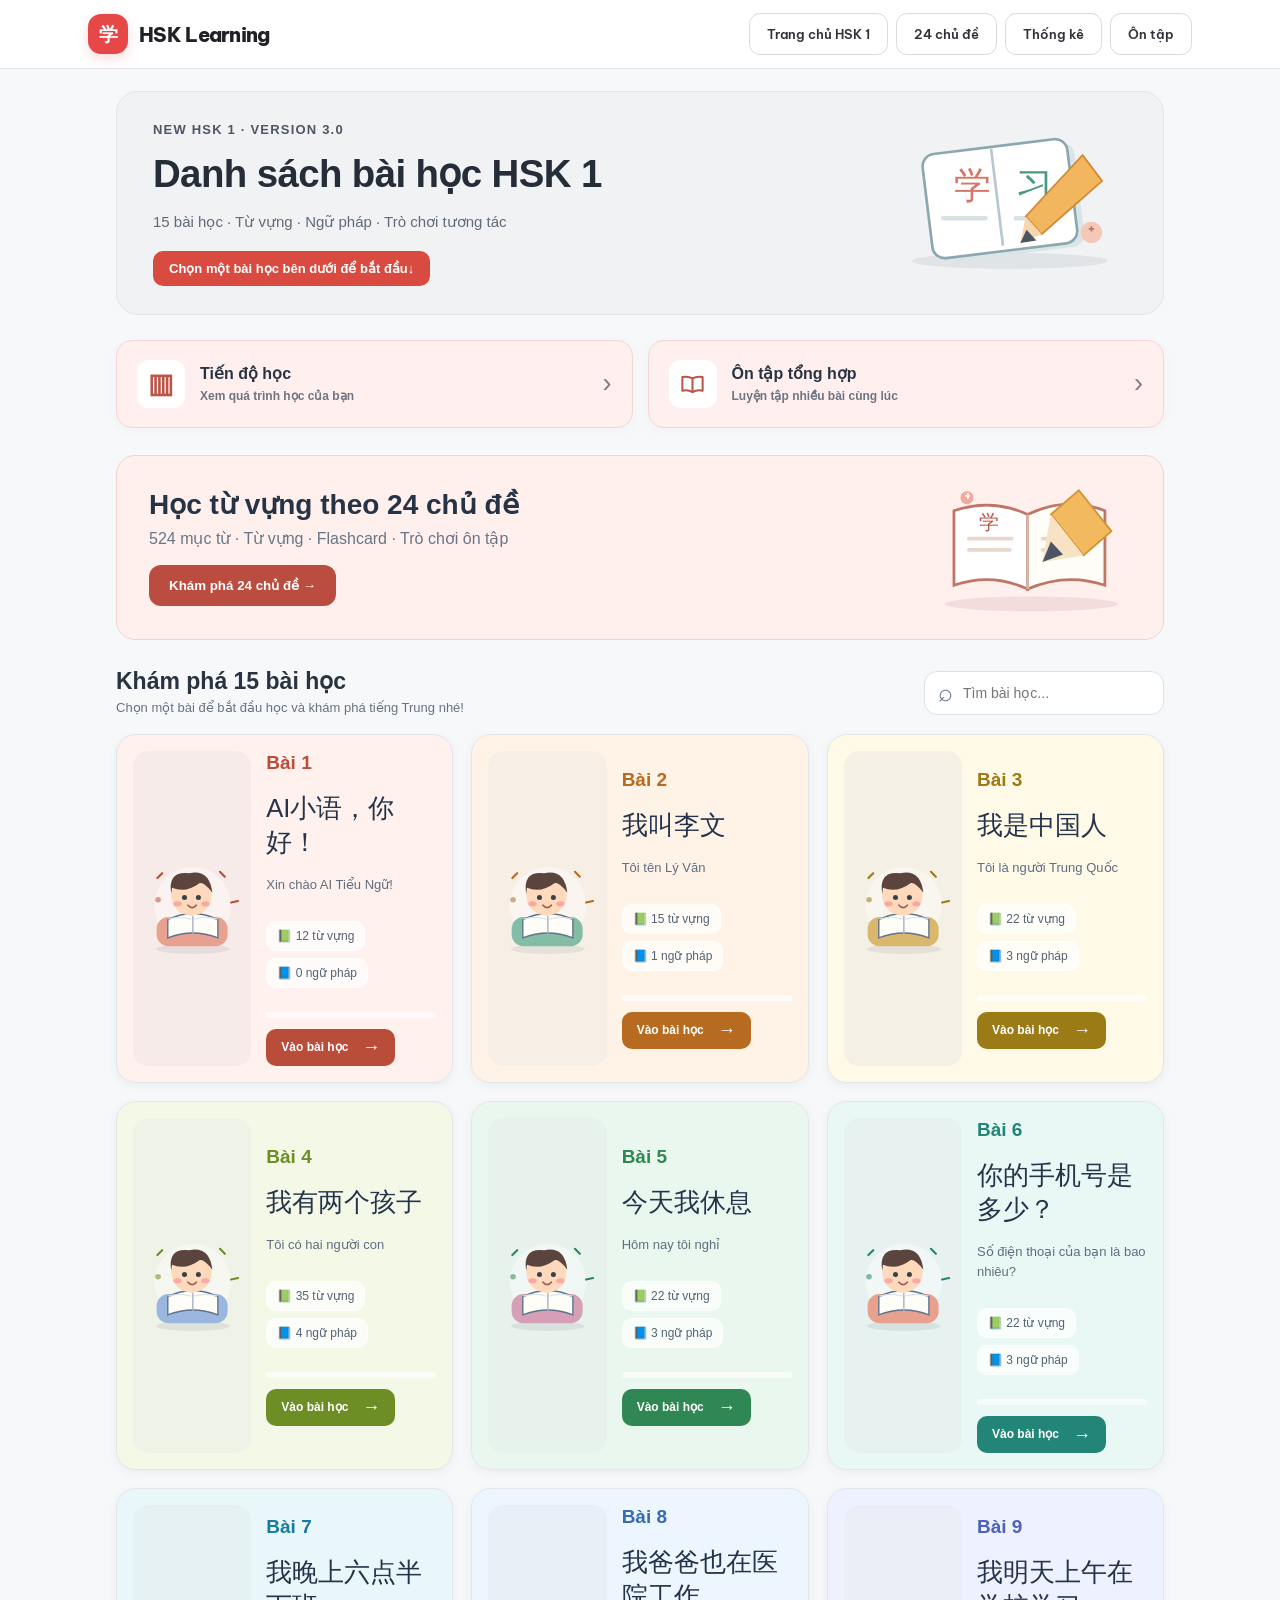
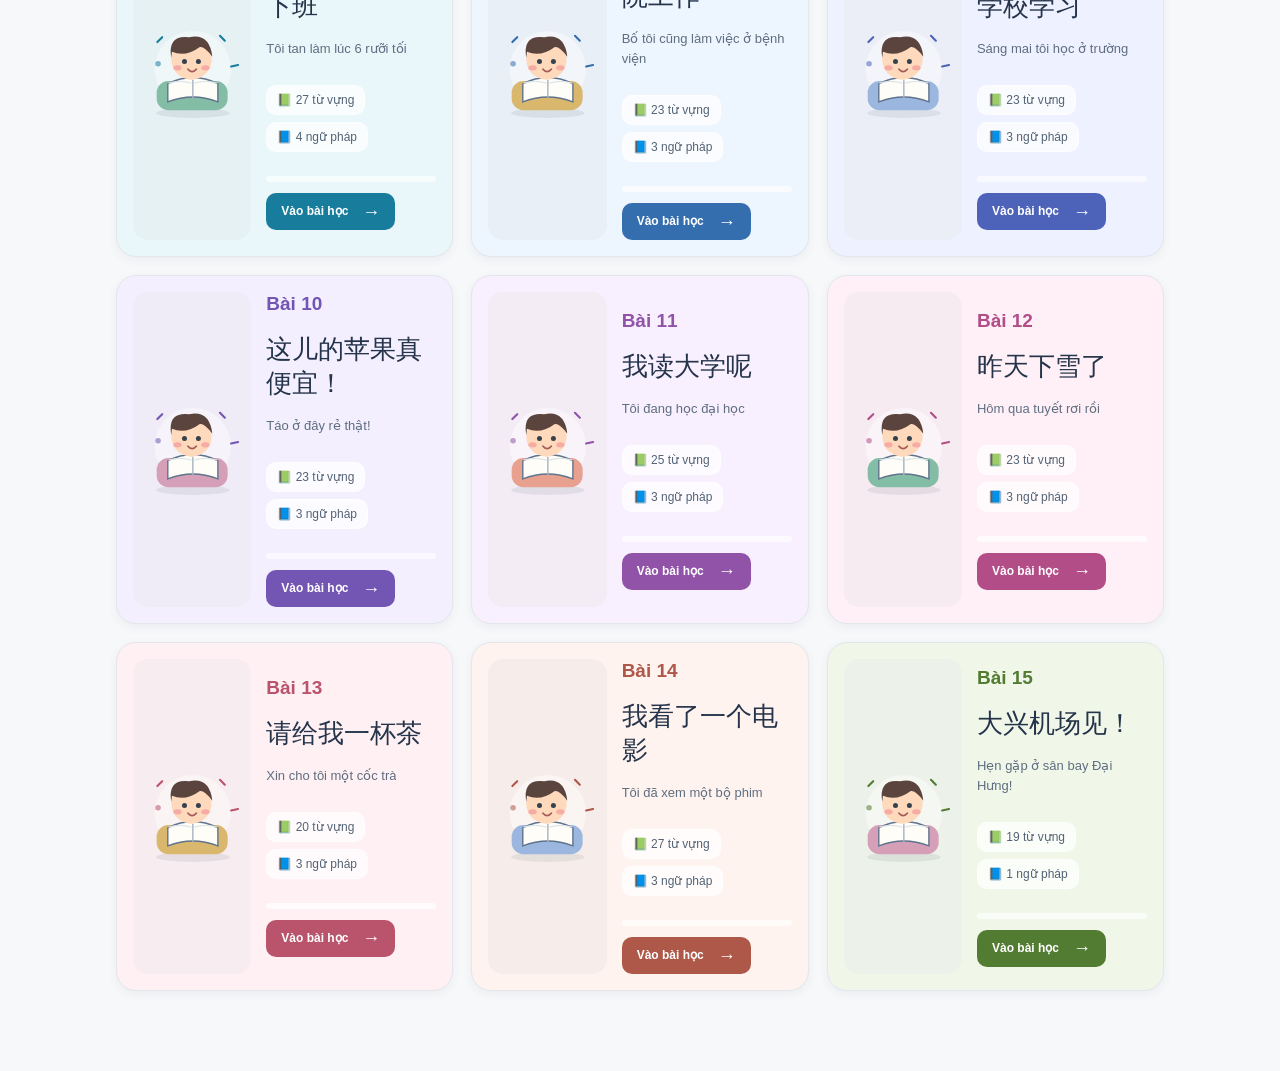
==== HSK1/index.html @ e54c1a43 "Merge main and preserve translation and reading picker documentation" ====
<!doctype html><html lang="vi"><head><meta charset="utf-8"><meta name="viewport" content="width=device-width,initial-scale=1"><title>HSK 1 Learning Quest</title><style>:root{font-family:Inter,'Segoe UI',Arial,sans-serif;color:#202b3e;background:#f5f7fc}*{box-sizing:border-box}body{margin:0}header{display:flex;align-items:center;justify-content:space-between;padding:18px max(20px,calc((100vw - 1120px)/2));background:white;box-shadow:0 2px 14px #1d30530b;gap:12px;flex-wrap:wrap}.brand{font-size:23px;font-weight:800;color:#5346bb;cursor:pointer}.brand span{color:#29364c}nav{display:flex;gap:8px}button{cursor:pointer;border:1px solid #dce1ee;border-radius:12px;padding:11px 16px;background:#fff;color:#1b273b;font-weight:650}button:hover{border-color:#7368d7;background:#f5f3ff}button.primary{background:#6256c9;color:#fff;border-color:#6256c9}button.primary:hover{background:#4b40ae}button:disabled{opacity:.45;cursor:not-allowed}main{max-width:1120px;margin:30px auto;padding:0 18px;min-height:75vh}footer{text-align:center;padding:24px;color:#768098}.hero{background:linear-gradient(120deg,#ebe8ff,#e8f7ff);padding:32px;border-radius:24px;margin-bottom:25px}.hero h1{font-size:35px;margin:5px 0}.muted{color:#647087}.grid{display:grid;grid-template-columns:repeat(auto-fit,minmax(245px,1fr));gap:16px}.card,.panel{background:white;border:1px solid #e6e9f3;border-radius:19px;padding:21px;box-shadow:0 3px 15px #293d5708}.card{cursor:pointer}.card:hover{border-color:#a69bf2;transform:translateY(-2px)}h2{font-size:24px}h3{margin:4px 0 10px}.hanzi{font-family:'Noto Sans SC','Microsoft YaHei',sans-serif;font-weight:400;font-size:30px;line-height:1.6}.big{font-size:55px}.pill{display:inline-block;border-radius:99px;background:#efedff;color:#5144b4;padding:5px 11px;font-size:13px;margin:5px 5px 5px 0}.toolbar{display:flex;gap:10px;flex-wrap:wrap;margin:18px 0}.toolbar input,.toolbar select,textarea{padding:12px;border:1px solid #d6dbe7;border-radius:12px;background:white;color:#1c293c;font-size:16px}input[type=search]{min-width:230px;flex:1}textarea{width:100%;min-height:120px}.tablewrap{overflow:auto}table{width:100%;border-collapse:collapse;background:white}td,th{padding:13px;text-align:left;border-bottom:1px solid #e8ebf2;vertical-align:top}th{font-size:13px;color:#66728a}td .hanzi{font-size:25px;white-space:nowrap}.tabs{display:flex;flex-wrap:wrap;gap:8px;margin:18px 0}.active{background:#e9e5ff!important;border-color:#7266d4!important;color:#4639aa!important}.flash{min-height:280px;text-align:center;display:flex;align-items:center;justify-content:center;flex-direction:column;cursor:pointer;background:linear-gradient(135deg,#fff,#f2f0ff)}.option{display:block;width:100%;text-align:left;margin:9px 0;padding:15px;color:#1c273a;background:#fff;font-size:17px}.option.correct{border-color:#32a67c;background:#e8faf2}.option.wrong{border-color:#dc6d75;background:#fff0f0}.progress{height:10px;border-radius:10px;background:#e8e9f2;overflow:hidden}.progress>div{height:100%;background:#7566d7}.result{margin:15px 0;padding:15px;border-radius:12px;background:#f0f7ff}.stat{font-size:28px;font-weight:800;color:#5c50bf}.grammar{margin-bottom:14px}.grammar p{white-space:pre-line;line-height:1.7}.answer{font-size:17px;color:#172238}.row{display:flex;gap:12px;align-items:center;flex-wrap:wrap}.spacer{flex:1}@media(max-width:600px){.hero h1{font-size:27px}.big{font-size:43px}.hanzi{font-size:26px}header{padding:15px}nav button{padding:9px}}

@media(max-width:650px){.hanzi.big{font-size:48px!important}.tablewrap{overflow-x:auto}.panel{padding:16px}.grid{grid-template-columns:1fr}.toolbar{flex-wrap:wrap}}
button,input,textarea,select{color:#172234}button{cursor:pointer}button:focus-visible{outline:3px solid #147dba;outline-offset:2px}
</style><script>window.addEventListener('error',function(e){console.error('HSK Quest:',e.message);});</script>
<style id="hsk-home-flashcard-refresh">
/* Keep the homepage compact and similar to the approved illustrated layout. */
#app .hsk-home-shortcuts{display:grid;grid-template-columns:repeat(2,minmax(0,1fr));gap:14px;margin:20px 0 27px}
#app .hsk-shortcut{display:flex;align-items:center;gap:14px;min-height:86px;padding:15px 20px;border:1px solid #e1e9e5;border-radius:16px;background:#f1faf5;text-align:left;color:#183e36;box-shadow:0 2px 10px #153c3008;transition:transform .15s,box-shadow .15s}
#app .hsk-shortcut-review{background:#fff9ef;border-color:#f3e9d8;color:#74501d}
#app .hsk-shortcut:hover{transform:translateY(-2px);box-shadow:0 8px 20px #1b3e3116}
#app .hsk-shortcut-icon{display:grid;place-items:center;width:48px;height:48px;border-radius:12px;background:#fff;color:#24a47c;font-size:28px;flex:none}
#app .hsk-shortcut-review .hsk-shortcut-icon{color:#f2ad32}
#app .hsk-shortcut>span:nth-child(2){display:flex;flex-direction:column;gap:5px;flex:1;min-width:0}
#app .hsk-shortcut strong{font-size:16px;font-weight:750}
#app .hsk-shortcut small{font-size:12px;line-height:1.4;color:#6b7c78}
#app .hsk-shortcut-arrow{font-size:22px;opacity:.65}
#app .hsk-lesson-facts span{background:#f2f8f6;color:#506f65;font-size:11px}
#app .hsk-lesson-copy{min-width:0}
/* Flashcards: warm paper surface, bold dark Hanzi, soft green accents; no purple. */
#app .flash,#app .panel.flash{background:linear-gradient(145deg,#fffef9 0%,#f4fbf5 100%)!important;border:2px solid #b8dfc8!important;border-radius:24px!important;min-height:330px!important;padding:36px 24px!important;box-shadow:0 14px 32px rgba(40,106,76,.10),inset 0 0 0 5px rgba(255,255,255,.7)!important;color:#173c32!important;position:relative;gap:12px}
#app .flash:before{content:none;position:absolute;top:19px;left:24px;color:#89c9a4;font-size:22px}
#app .flash:after{content:none;position:absolute;bottom:16px;right:24px;color:#f0c478;font-size:18px}
#app .flash .hanzi.big{font-size:clamp(62px,9vw,100px)!important;line-height:1.35!important;font-weight:500!important;color:#133f32!important;text-shadow:none!important}
#app .flash h2{color:#2c8c6b!important;font-size:clamp(22px,3vw,30px)!important;margin:0}
#app .flash h3{color:#1b3640!important;font-size:clamp(20px,2.7vw,28px)!important;margin:0}
#app .flash .muted{color:#5d8778!important;font-weight:650;letter-spacing:.2px}
#app .flash p{color:#576b67!important;font-size:16px;line-height:1.7}
#app .flash .hanzi:not(.big){color:#294f43!important;line-height:1.6}
@media(max-width:680px){#app .hsk-home-shortcuts{grid-template-columns:1fr;gap:10px;margin:14px 0 23px}#app .hsk-shortcut{min-height:75px;padding:12px 15px}#app .flash,#app .panel.flash{min-height:290px!important;padding:32px 18px!important}#app .hsk-lesson-facts span{font-size:10px}}
@media(prefers-reduced-motion:reduce){#app .hsk-shortcut{transition:none}}
</style>

<style id="qh-final-home-style">
#app .qh-home{color:#25334b;max-width:1500px;margin:0 auto}
#app .qh-top{min-height:204px;display:flex;align-items:center;justify-content:space-between;gap:25px;position:relative;overflow:hidden;background:linear-gradient(105deg,#e5f7f0,#dff6ed 75%,#e8f7ef);border-radius:22px;padding:30px 42px}
#app .qh-hero-copy{position:relative;z-index:2;flex:1}
#app .qh-overline{color:#178d78;font-weight:850;letter-spacing:1.2px;font-size:13px}
#app .qh-top h1{font-size:clamp(27px,3vw,39px);line-height:1.2;color:#124e4c;margin:13px 0 12px;letter-spacing:-.8px}
#app .qh-top p{color:#548b86;font-size:15px;line-height:1.6;margin:0}
#app .qh-hero-illustration{height:178px;width:290px;flex:none;display:grid;place-items:center;position:relative}
#app .qh-hero-halo{position:absolute;width:230px;height:165px;border-radius:50%;background:#bdebd5;right:10px;bottom:-70px}
#app .qh-hero-illustration img{height:175px;width:175px;object-fit:cover;border-radius:32px;transform:rotate(-4deg);box-shadow:0 12px 25px #358b7022;z-index:1;border:5px solid #fff9}
#app .qh-float{position:absolute;z-index:2;font-size:25px}#app .qh-flower{left:15px;bottom:22px;color:#f4bd57}#app .qh-star{right:8px;top:8px;color:#f2b649}#app .qh-heart{left:23px;top:12px;color:#f38e95}
#app .qh-main{padding:25px 0 35px}
#app .qh-utility-row{display:grid;grid-template-columns:repeat(2,minmax(0,1fr));gap:15px;margin-bottom:27px}
#app .qh-utility{display:flex;align-items:center;text-align:left;gap:15px;border-radius:16px;padding:16px 20px;min-height:88px;background:#eff9f3;border:1px solid #e2eee7;color:#214b41;box-shadow:0 3px 12px #16473309}
#app .qh-utility-review{background:#fff8ec;border-color:#f5e9d5;color:#745126}
#app .qh-utility-icon{display:grid;place-items:center;background:white;width:48px;height:48px;border-radius:12px;color:#28a581;font-size:27px;flex:none}
#app .qh-utility-review .qh-utility-icon{color:#e6a72e}
#app .qh-utility>span:nth-child(2){display:flex;flex-direction:column;gap:6px;flex:1;min-width:0}#app .qh-utility strong{font-size:16px}#app .qh-utility small{color:#6b837a;font-size:12px}#app .qh-utility b{font-size:27px;font-weight:400;opacity:.6}
#app .qh-list-header{display:flex;justify-content:space-between;align-items:end;gap:18px;flex-wrap:wrap;margin-bottom:19px}
#app .qh-list-header h2{margin:0 0 5px;font-size:23px;color:#1e3347}#app .qh-list-header p{margin:0;color:#6c8192;font-size:13px}
#app .qh-search{display:flex;align-items:center;gap:8px;border:1px solid #dfe8e9;background:white;border-radius:13px;padding:0 13px;height:44px;min-width:240px}
#app .qh-search span{font-size:25px;color:#6c8a93}#app .qh-search input{width:100%;min-width:0;border:0;outline:0;background:transparent;color:#23394d;font-size:14px}
#app .qh-grid{display:grid;grid-template-columns:repeat(3,minmax(0,1fr));gap:15px}
#app .qh-card{display:flex;position:relative;align-items:stretch;text-align:left;gap:13px;min-width:0;min-height:150px;padding:7px;background:#fff;border:1px solid #e1e7e9;border-radius:16px;color:#243447;box-shadow:0 2px 8px #234c5707;transition:transform .15s,box-shadow .15s,border-color .15s;cursor:pointer}
#app .qh-card:hover{background:#fff;transform:translateY(-3px);border-color:#9fcfbd;box-shadow:0 10px 24px #174d4419}
#app .qh-picture{width:40%;max-width:175px;min-width:0;flex:none;border-radius:12px;background:var(--lesson-tint);overflow:hidden}
#app .qh-picture img{display:block;width:100%;height:100%;object-fit:cover}
#app .qh-info{min-width:0;flex:1;display:flex;flex-direction:column;align-items:flex-start;padding:8px 9px 6px 0}
#app .qh-unit{font-size:11px;color:var(--lesson-accent);background:var(--lesson-tint);border-radius:8px;padding:5px 9px;font-weight:800;margin-bottom:7px}
#app .qh-title{font-size:clamp(15px,1.4vw,18px);line-height:1.3;font-weight:700;color:#22324a;overflow-wrap:anywhere}
#app .qh-translation{font-size:12px;color:#71839a;line-height:1.45;margin:5px 0 9px;display:-webkit-box;-webkit-line-clamp:2;-webkit-box-orient:vertical;overflow:hidden}
#app .qh-facts{display:flex;gap:5px;flex-wrap:wrap;margin-top:auto}#app .qh-facts span{font-size:10.5px;color:#526c7d;background:#f1f6f7;border-radius:7px;padding:5px 7px;white-space:nowrap}
#app .qh-progress{height:4px;width:100%;background:#edf1f2;border-radius:8px;margin-top:9px;overflow:hidden}#app .qh-progress span{height:100%;display:block;background:var(--lesson-accent)}
#app .qh-chevron{font-size:23px;color:#8ca6a5;align-self:center;padding-right:4px}
#app .qh-card[hidden],#app .qh-empty[hidden]{display:none!important}#app .qh-empty{padding:25px;text-align:center;color:#667c89}
@media(max-width:1150px){#app .qh-grid{grid-template-columns:repeat(2,minmax(0,1fr))}}
@media(max-width:720px){#app .qh-top{padding:25px 20px;min-height:190px}#app .qh-hero-illustration{width:110px;height:110px}#app .qh-hero-illustration img{height:100px;width:100px;border-radius:20px}#app .qh-hero-halo{width:120px;height:110px;bottom:-30px}#app .qh-float{font-size:15px}#app .qh-utility-row{gap:9px}#app .qh-utility{padding:12px;gap:8px;min-height:80px}#app .qh-utility-icon{width:36px;height:36px;font-size:21px}#app .qh-utility strong{font-size:13px}#app .qh-utility small{font-size:11px}#app .qh-utility b{display:none}#app .qh-grid{grid-template-columns:1fr}#app .qh-list-header{align-items:stretch}#app .qh-search{width:100%}}
@media(max-width:450px){#app .qh-top h1{font-size:25px}#app .qh-top p{font-size:12px}#app .qh-overline{font-size:10px}#app .qh-hero-illustration{display:none}#app .qh-utility-row{grid-template-columns:1fr}#app .qh-picture{width:38%}#app .qh-card{min-height:140px}#app .qh-facts span{font-size:10px}}
@media(prefers-reduced-motion:reduce){#app .qh-card{transition:none}}
</style>

<style id="hsk-final-visual-polish">
html,body,button,input,textarea,select{font-family:Arial,"Segoe UI",Roboto,"Helvetica Neue",sans-serif!important}
.hanzi,.qh-title,#app .flash .hanzi{font-family:"Microsoft YaHei","Noto Sans SC","PingFang SC",sans-serif!important}
body{background:#f7fbf9!important;color:#223448}
body:has(#app .qh-home){background:#ffffff!important}
body:has(#app .qh-home) header{border-bottom:1px solid #e3eee8;box-shadow:none}
.brand,.brand span{color:var(--accent,#168b70)!important}
header nav button,header button:not(.primary),#app button:not(.primary){border-color:#dbe8e4!important}
header nav button:hover,#app button:not(.primary):hover{border-color:var(--accent,#168b70)!important}
#app .tabs button.active,#app button.primary,#app .primary{background:var(--accent,#168b70)!important;border-color:var(--accent,#168b70)!important;color:white!important}
#app .tabs button.active{box-shadow:0 3px 10px color-mix(in srgb,var(--accent) 20%,transparent)}
#app .qh-home{font-family:Arial,"Segoe UI",sans-serif!important}
#app .qh-top{background:linear-gradient(105deg,#e9f8f1,#e0f5ed 75%,#effbf5)!important;border:1px solid #d7ebe2}
#app .qh-translation{font-weight:400!important;font-size:12.5px!important;letter-spacing:0!important;line-height:1.5!important;color:#64758a!important}
#app .qh-card{border-color:#e4ebe8!important}
#app .qh-picture{background:var(--lesson-tint)!important}
#app .qh-picture img{image-rendering:auto!important;object-fit:cover}
#app .qh-unit{font-family:Arial,"Segoe UI",sans-serif!important}
#app .qh-search{border-color:#dce9e2!important}
#app .qh-search:focus-within{border-color:#168b70!important}
#app .flash{background:linear-gradient(145deg,#ffffff 0%,var(--soft,#f3fbf7) 100%)!important;border:2px solid var(--accent-border,#d5e8df)!important;box-shadow:0 15px 38px color-mix(in srgb,var(--accent,#168b70) 13%,transparent)!important}
#app .flash:before,#app .flash:after{display:none!important;content:none!important}
#app .flash .hanzi.big{color:#1d3542!important;text-shadow:none!important}
#app .flash h2{color:var(--accent,#168b70)!important}
#app .flash .muted{color:#6e7f89!important}
#app .flash h3{color:#253648!important}
#app .flash + .toolbar button.primary{background:var(--accent,#168b70)!important}
@media(max-width:640px){#app .qh-translation{font-size:12px!important}#app .qh-card{gap:10px}}
</style>

<style id="hsk-neutral-pages-and-unit-flashcards">
/* Neutral canvas for every Unit and for the home page. Unit color is reserved for accents and flashcards. */
html,body,body:has(#app .qh-home){background:#ffffff!important;background-image:none!important}
#app{background:transparent!important}
#app .qh-top{background:#f6f8fb!important;background-image:none!important;border:1px solid #e7ebf1!important;min-height:135px!important}
#app .qh-hero-illustration,#app .qh-picture{display:none!important}
#app .qh-hero-copy{max-width:none!important}
#app .qh-card{background:#fff!important;min-height:154px!important;padding:18px 18px 15px!important;border:1px solid #e5eaf1!important}
#app .qh-card:hover{border-color:var(--lesson-accent)!important}
#app .qh-info{padding:0!important;gap:7px!important;width:100%}
#app .qh-unit{background:var(--lesson-tint)!important;color:var(--lesson-accent)!important}
#app .qh-translation{font-weight:400!important}
#app .qh-chevron{color:var(--lesson-accent)!important}
/* Per-unit flashcard background is its own pastel shade, never a universal mint green. */
#app .flash,#app .panel.flash,#content .flash{background:var(--flash-bg,#fff)!important;background-image:none!important;border:2px solid var(--accent-border,#e4e8ee)!important;box-shadow:0 10px 26px color-mix(in srgb,var(--accent,#64748b) 11%,transparent)!important}
#app .flash::before,#app .flash::after{display:none!important}
#app .flash .hanzi,#app .flash .big{color:#1e3044!important}
#app .flash .muted{color:#5f6d7e!important}
/* Remove old green background in all lesson screens, while preserving unit-colored buttons. */
#app .hero,#app .panel:not(.flash),#app .answer-area{background-color:#ffffff!important;background-image:none!important}
@media(max-width:680px){#app .qh-card{min-height:135px!important;padding:15px!important}#app .qh-top{padding:24px!important}}
</style>

<style id="hsk-polish-20261029">
/* Single-file UI revision: home and every lesson use the same 15-unit palette. */
html,body{font-family:"Segoe UI",Arial,Roboto,sans-serif!important}
body{background:var(--soft,#fff)!important;transition:background-color .18s ease}
body:has(#app .qh-home){background:#fff!important}
#app .qh-home{background:transparent!important}
#app .qh-top{background:#f8fbfd!important;border:1px solid #e7edf0!important}
#app .qh-top h1{color:#22334a!important}
#app .qh-top p{color:#66788b!important}
#app .qh-overline{color:#2c827c!important}
/* Color-coded, spacious course cards; no pictures. */
#app .qh-grid{gap:18px!important}
#app .qh-card{background:var(--lesson-tint,#f7f9fb)!important;border:1px solid color-mix(in srgb,var(--lesson-accent) 26%,#fff)!important;min-height:210px!important;padding:23px 21px 18px!important;border-radius:21px!important;box-shadow:0 5px 18px rgba(23,43,59,.045)!important;transition:transform .16s ease,box-shadow .16s ease,border-color .16s ease!important}
#app .qh-card:hover,#app .qh-card:focus-visible{background:var(--lesson-tint)!important;border-color:var(--lesson-accent)!important;transform:translateY(-3px);box-shadow:0 13px 27px rgba(24,44,60,.11)!important}
#app .qh-card:focus-visible{outline:2px solid var(--lesson-accent);outline-offset:3px}
#app .qh-info{padding:0!important;gap:0!important;width:100%!important}
#app .qh-unit{font-family:"Segoe UI",Arial,sans-serif!important;font-size:12px!important;font-weight:700!important;letter-spacing:.2px!important;background:#ffffffad!important;color:var(--lesson-accent)!important;padding:7px 11px!important;margin-bottom:15px!important}
#app .qh-title{font-family:"Microsoft YaHei","Noto Sans SC","PingFang SC",sans-serif!important;font-size:clamp(24px,2.25vw,31px)!important;font-weight:400!important;line-height:1.45!important;letter-spacing:0!important;color:#1b2e43!important;overflow-wrap:anywhere}
#app .qh-translation{font-family:"Segoe UI",Arial,sans-serif!important;font-size:14px!important;font-weight:400!important;line-height:1.55!important;color:#53677e!important;margin:8px 0 19px!important}
#app .qh-facts{gap:9px!important}
#app .qh-facts span{font-family:"Segoe UI",Arial,sans-serif!important;background:#ffffffc9!important;border:1px solid rgba(255,255,255,.65)!important;border-radius:10px!important;padding:7px 10px!important;font-size:12px!important;font-weight:400!important;color:#40546b!important}
#app .qh-progress{height:6px!important;background:rgba(255,255,255,.82)!important;margin-top:17px!important}
#app .qh-progress span{background:var(--lesson-accent)!important}
#app .qh-chevron{font-size:27px!important;right:20px!important;color:var(--lesson-accent)!important}
/* Inside lesson: retain the lesson's soft pastel surface and accent buttons. */
body:not(:has(#app .qh-home)) #app{background:transparent!important}
body:not(:has(#app .qh-home)) #app .panel:not(.flash){background:#ffffffed!important}
body:not(:has(#app .qh-home)) #app .answer-area{background:#ffffffee!important}
body:not(:has(#app .qh-home)) #app .tabs{gap:12px!important}
body:not(:has(#app .qh-home)) #app .tabs button.active{background:var(--accent)!important;color:#fff!important;border-color:var(--accent)!important}
/* Answers: larger Chinese characters, regular weight for legibility. */
#app .option,#app .cloze-options button,#app .choice-grid button,#app .choices button,#app .answer-option{font-size:19px!important;line-height:1.6!important;font-weight:400!important;padding:16px 18px!important}
#app .option:lang(zh),#app .cloze-options button,#app .option .hanzi,#app .answer .hanzi,#app #options .hanzi{font-family:"Microsoft YaHei","Noto Sans SC","PingFang SC",sans-serif!important;font-size:clamp(23px,2vw,29px)!important;font-weight:400!important;line-height:1.6!important}
#app .cloze-options button,#app #options button.option{font-weight:400!important}
#app .result .hanzi,#app #feedback .hanzi{font-size:clamp(25px,2.5vw,33px)!important;font-weight:400!important}
#app #options .option:has(.hanzi){font-weight:400!important}
#app #options .option{font-family:"Microsoft YaHei","Noto Sans SC","PingFang SC","Segoe UI",sans-serif!important}
#app #options .chinese-option{font-family:"Microsoft YaHei","Noto Sans SC","PingFang SC",sans-serif!important;font-size:clamp(25px,2.3vw,31px)!important;font-weight:400!important;line-height:1.6!important}
/* The main flashcard color must follow the current unit, not one shared green. */
#app .flash,#app .panel.flash{background:var(--flash-bg,var(--soft))!important;background-image:none!important;border:2px solid var(--accent-border)!important;box-shadow:0 12px 32px color-mix(in srgb,var(--accent) 12%,transparent)!important}
#app .flash::before,#app .flash::after{content:none!important;display:none!important}
#app .flash .hanzi{font-weight:400!important;color:#1d3046!important}
#app .flash h2{color:var(--accent)!important}
/* All regular buttons use a neutral or unit-colored outline rather than purple. */
#app button:not(.primary):not(.qh-card){border-color:color-mix(in srgb,var(--accent) 19%,#e1e8ed)!important}
#app button.primary,#app .primary{background:var(--accent)!important;border-color:var(--accent)!important;color:#fff!important}
#app .qh-utility-icon svg{display:block}
@media(max-width:850px){#app .qh-grid{grid-template-columns:repeat(2,minmax(0,1fr))!important}}
@media(max-width:600px){#app .qh-grid{grid-template-columns:1fr!important;gap:13px!important}#app .qh-card{min-height:184px!important;padding:20px!important}#app .qh-title{font-size:25px!important}#app .qh-translation{font-size:13.5px!important}#app .qh-facts span{font-size:11px!important}#app .option,#app .cloze-options button{font-size:22px!important}}
@media(prefers-reduced-motion:reduce){#app .qh-card{transition:none!important}}
</style>
<style id="study-banner-card-refresh">
/* Banner-like course cards: soft colored panels, bold accent CTAs, basic vector art. */
body:has(#app .qh-home){background:#fff!important}
#app .qh-top{display:flex!important;align-items:center!important;justify-content:space-between!important;gap:24px!important;background:#fceeed!important;border:0!important;border-radius:22px!important;padding:28px 36px!important;min-height:190px!important}
#app .qh-top .qh-hero-copy{max-width:65%!important}
#app .qh-top h1{font-size:clamp(26px,3vw,39px)!important;line-height:1.22!important;letter-spacing:-.6px!important}
#app .study-hero-art{display:block!important;flex:0 0 240px;max-width:33%;align-self:center}
#app .study-hero-art svg{display:block;width:100%;height:auto}
#app .study-hero-label{display:inline-flex;margin-top:17px;background:#d95d4e;color:#fff;border-radius:10px;padding:10px 16px;font-size:13px;font-weight:750}
#app .qh-grid{gap:18px!important}
#app .qh-card{display:flex!important;gap:15px!important;align-items:center!important;background:var(--lesson-tint)!important;border:1px solid color-mix(in srgb,var(--lesson-accent) 23%,#fff)!important;border-radius:20px!important;padding:16px!important;min-height:205px!important;box-shadow:0 3px 10px #263f5210!important;transition:transform .18s,box-shadow .18s!important}
#app .qh-card:hover{transform:translateY(-3px)!important;box-shadow:0 12px 26px #263f521c!important}
#app .study-art{display:flex!important;align-items:center;justify-content:center;flex:0 0 39%;max-width:160px;align-self:stretch;border-radius:15px;background:color-mix(in srgb,var(--lesson-accent) 11%,#fff);overflow:hidden}
#app .study-art svg{width:100%;max-width:170px;height:auto;display:block}
#app .qh-info{display:flex!important;flex:1!important;min-width:0!important;align-items:flex-start!important;gap:7px!important;padding:0!important}
#app .qh-unit{background:#fff9!important;color:var(--lesson-accent)!important;border:1px solid color-mix(in srgb,var(--lesson-accent) 15%,#fff)!important}
#app .qh-title{font-size:clamp(22px,2vw,28px)!important;line-height:1.35!important;font-weight:400!important;color:#25344a!important}
#app .qh-translation{font-size:13px!important;font-weight:400!important;color:#5f6e80!important}
#app .qh-facts{gap:7px!important}
#app .qh-facts span{background:#ffffffb5!important;border:1px solid #ffffffa8!important;color:#536375!important}
#app .study-cta{display:inline-flex!important;align-items:center;justify-content:space-between;gap:14px;min-height:37px;margin-top:4px;padding:9px 15px;border-radius:10px;background:var(--lesson-accent);color:white;font:700 12px/1.2 Arial,"Segoe UI",sans-serif;white-space:nowrap}
#app .study-cta span{font-size:18px;line-height:10px}
#app .qh-chevron{display:none!important}
#app .qh-progress{background:#ffffffaa!important;width:100%}
#app .qh-card[hidden]{display:none!important}
@media(max-width:1050px){#app .qh-grid{grid-template-columns:repeat(2,minmax(0,1fr))!important}}
@media(max-width:650px){#app .qh-grid{grid-template-columns:1fr!important}#app .qh-card{min-height:185px!important;padding:13px!important}#app .study-art{flex-basis:36%}#app .qh-top{padding:24px 20px!important;min-height:145px!important}#app .qh-top .qh-hero-copy{max-width:100%!important}#app .study-hero-art{display:none!important}#app .qh-title{font-size:23px!important}}
</style>
<style id="hsk-neutral-home-white-flashcards">
/* Home only: neutral ink palette; retain the 15 individual unit colors below. */
body:has(#app .qh-home){background:#fafbfc!important}
body:has(#app .qh-home) header{border-color:#e5e7eb!important}
body:has(#app .qh-home) .brand,
body:has(#app .qh-home) .brand span{color:#27313e!important}
body:has(#app .qh-home) header button{color:#303a46!important;background:#fff!important;border:1px solid #d9dfe5!important}
#app .qh-home .qh-top{background:#f1f2f4!important;border:1px solid #e3e5e8!important}
#app .qh-home .qh-overline{color:#4d5662!important}
#app .qh-home .qh-top h1{color:#252d38!important}
#app .qh-home .qh-top p{color:#606b77!important}
#app .qh-home .study-hero-label{background:#303a46!important;color:white!important}
#app .qh-home .qh-utility,#app .qh-home .qh-utility-review{background:#f4f5f6!important;border-color:#e0e4e8!important;color:#2e3742!important}
#app .qh-home .qh-utility-icon,#app .qh-home .qh-utility-review .qh-utility-icon{background:#fff!important;color:#47515e!important}
#app .qh-home .qh-utility strong,#app .qh-home .qh-list-header h2{color:#293440!important}
#app .qh-home .qh-utility small,#app .qh-home .qh-list-header p{color:#66727f!important}
#app .qh-home .qh-search{border-color:#dce1e6!important;background:#fff!important}
#app .qh-home .qh-search span{color:#687482!important}
/* Unit label: larger, bold, no badge, no box. */
#app .qh-home .qh-unit{display:block!important;background:transparent!important;border:0!important;border-radius:0!important;padding:0!important;margin:0 0 9px!important;font-family:Arial,'Segoe UI',sans-serif!important;font-size:19px!important;line-height:1.25!important;font-weight:800!important;letter-spacing:0!important;color:var(--lesson-accent)!important}
#app .qh-home .qh-title{font-weight:400!important}
/* White paper flashcards for ALL units, regardless of active unit theme. */
#app .flash,#app .panel.flash{background:#fff!important;background-image:none!important;border:1px solid #e0e5ea!important;box-shadow:0 10px 26px #27344412!important;color:#273444!important}
#app .flash::before,#app .flash::after,#app .panel.flash::before,#app .panel.flash::after{display:none!important;content:none!important}
#app .flash .hanzi,#app .flash .hanzi.big{color:#223247!important;font-weight:400!important;text-shadow:none!important}
#app .flash h2,#app .flash h3,#app .flash p,#app .flash .muted{color:#384757!important}
@media(max-width:640px){#app .qh-home .qh-unit{font-size:18px!important}}
</style>

<style id="hsk-neutral-all-pages-colorful-game-cards-v2">
/* Shared neutral white / light gray page surfaces across home, unit, games, progress and review. */
html,body{background:#f8f9fb!important;background-image:none!important;color:#273342!important}
body:has(#app .qh-home){background:#f8f9fb!important}
header{background:#fff!important;border-bottom:1px solid #e4e7ec!important}
main{background:transparent!important}
#app>.hero,#app .hero:not(.qh-top){background:#f1f2f4!important;background-image:none!important;border-color:#e2e5e9!important}
#app .panel:not(.flash):not(.exercise-panel),#app .card:not(.qh-card),#app .tablewrap,#app .answer-area{background:#fff!important;background-image:none!important;border-color:#e3e7ec!important}
#app .reading-pinyin{background:#f3f5f7!important}
#app .result{background:#f3f5f7!important;border-color:#e1e6eb!important}
/* Colored, individual lesson game tiles only. The unit-specific accent is applied by theme(id). */
#app .game-card{background:color-mix(in srgb,var(--accent,#b95c47) 10%,#fff)!important;border:1px solid color-mix(in srgb,var(--accent,#b95c47) 24%,#e5e7eb)!important;box-shadow:0 3px 12px #28354a09!important}
#app .game-card:hover{background:color-mix(in srgb,var(--accent,#b95c47) 17%,#fff)!important;border-color:var(--accent)!important}
#app .game-icon{background:color-mix(in srgb,var(--accent,#b95c47) 18%,#fff)!important}
#app .game-group-title{color:#273342!important}
/* Question content is the only other themed panel; controls and answers remain white and readable. */
#app .exercise-panel{background:color-mix(in srgb,var(--accent,#b95c47) 7%,#fff)!important;border:1px solid color-mix(in srgb,var(--accent,#b95c47) 22%,#e4e8ed)!important}
#app .exercise-options button,#app .exercise-entry input{background:#fff!important}
#app .exercise-options button{font-weight:400!important}
/* Keep flashcards pure white in every unit. */
#app .flash,#app .panel.flash{background:#fff!important;background-image:none!important;border:1px solid #e0e5ea!important}
/* Homepage primary CTA: red as in the earlier design. */
#app .qh-home .study-hero-label{background:#d94b40!important;color:#fff!important;border-color:#d94b40!important}
#app .qh-home .study-hero-label:hover{background:#c63d33!important}
</style>

<style id="hsk-unit-banner-and-themed-game-2026">
/* Neutral page like the approved screenshot; the current lesson supplies the accent. */
html,body{background:#f7f8fa!important;background-image:none!important}
body:has(#app .qh-home){background:#f7f8fa!important}
#app .unit-title-banner{position:relative;isolation:isolate;overflow:hidden;display:flex;align-items:center;min-height:150px;margin:20px 0 24px;padding:25px 32px;border-radius:22px;background:color-mix(in srgb,var(--accent,#ba5344) 11%,#fff)!important;border:1px solid color-mix(in srgb,var(--accent,#ba5344) 24%,#fff);box-shadow:0 7px 22px #3440540b}
#app .unit-title-banner::after{content:'学';position:absolute;right:35px;top:-25px;font:400 155px/1.3 "Microsoft YaHei","Noto Sans SC",sans-serif;color:var(--accent,#ba5344);opacity:.085;pointer-events:none;z-index:-1}
#app .unit-title-copy{display:flex;flex-direction:column;align-items:flex-start;gap:8px;min-width:0}
#app .unit-title-eyebrow{font:700 12px/1.2 Arial,"Segoe UI",sans-serif;letter-spacing:1.5px;color:var(--accent,#ba5344)}
#app .unit-title-banner h2{margin:0!important;color:#202e40!important;font-size:clamp(25px,3vw,35px)!important;line-height:1.45!important;letter-spacing:-.35px}
#app .unit-title-banner h2 .hanzi{font-weight:400!important;font-size:1em!important;color:#1e3044!important}
#app .unit-title-banner .muted{margin:0!important;color:#5e6e7d!important;font-size:15px!important;font-weight:400!important}
/* Game selection tiles use the individual lesson's color, but not the whole page. */
#app .game-card{background:color-mix(in srgb,var(--accent,#ba5344) 12%,#fff)!important;border:1px solid color-mix(in srgb,var(--accent,#ba5344) 30%,#fff)!important;border-radius:18px!important;box-shadow:0 4px 13px #1e293b09!important;transition:transform .18s ease,box-shadow .18s ease,background .18s ease!important}
#app .game-card:hover{background:color-mix(in srgb,var(--accent,#ba5344) 19%,#fff)!important;transform:translateY(-2px);box-shadow:0 10px 24px #1e293b14!important}
#app .game-icon{background:#ffffffb8!important;border:1px solid #ffffff8c!important;border-radius:13px!important}
#app .game-group-title{color:#263548!important}
#app .exercise-panel{background:color-mix(in srgb,var(--accent,#ba5344) 9%,#fff)!important;border:1px solid color-mix(in srgb,var(--accent,#ba5344) 26%,#fff)!important;border-radius:18px!important}
#app .exercise-options button,#app .exercise-entry input{background:#fff!important;font-weight:400!important}
#app .flash,#app .panel.flash{background:#fff!important;background-image:none!important;border-color:#dce3e8!important}
@media(max-width:640px){#app .unit-title-banner{padding:20px 18px;min-height:125px;margin:16px 0 20px}#app .unit-title-banner::after{right:6px;top:2px;font-size:105px}#app .unit-title-banner h2{font-size:25px!important}#app .unit-title-banner .muted{font-size:13px!important}}
</style>

<style id="hsk-final-unit-gradient-and-white-game-tiles">
/* Unit lesson / game pages: pastel gradient derived from the current Unit's --accent.
   Keep homepage, statistics and review on their original neutral background. */
html:has(#app .unit-title-banner),
body:has(#app .unit-title-banner),
html:has(#app .game-card),
body:has(#app .game-card),
html:has(#app .exercise-panel),
body:has(#app .exercise-panel),
html:has(#app .flash),
body:has(#app .flash){
 background-color:#fafafa!important;
 background-image:linear-gradient(180deg,
 color-mix(in srgb,var(--accent,#bd5b49) 10%,#fff) 0%,
 color-mix(in srgb,var(--accent,#bd5b49) 4%,#fff) 48%,
 #f8f9fb 100%)!important;
 background-attachment:fixed!important;
}
/* White game mode tiles like the screenshot, with only delicate lesson-color borders. */
#app .game-card,#app button.game-card{
 background:#fff!important;background-image:none!important;
 border:1px solid color-mix(in srgb,var(--accent,#bd5b49) 25%,#e5e7eb)!important;
 box-shadow:0 3px 13px #27344708!important;
}
#app .game-card:hover,#app button.game-card:hover{
 background:#fff!important;background-image:none!important;
 border-color:color-mix(in srgb,var(--accent,#bd5b49) 58%,#fff)!important;
 box-shadow:0 9px 22px #27344716!important;
}
#app .game-icon{background:color-mix(in srgb,var(--accent,#bd5b49) 9%,#fff)!important;border:0!important}
/* Keep exercise and flashcard content readable and white. */
#app .exercise-panel{background:#fff!important;background-image:none!important}
#app .flash,#app .panel.flash{background:#fff!important;background-image:none!important}
/* Two home shortcuts: coordinated pale red, with neutral dark typography. */
#app .qh-home .qh-utility-row .qh-utility-progress,
#app .qh-home .qh-utility-row .qh-utility-review{
 background:#fff0ef!important;background-image:none!important;
 border:1px solid #f3d7d3!important;
 color:#293443!important;
}
#app .qh-home .qh-utility-row .qh-utility-progress:hover,
#app .qh-home .qh-utility-row .qh-utility-review:hover{
 background:#ffe7e4!important;border-color:#e9b9b2!important;
}
#app .qh-home .qh-utility-row .qh-utility-icon{background:#fff!important;color:#bb5549!important}
#app .qh-home .qh-utility-row strong{color:#293443!important}
#app .qh-home .qh-utility-row small{color:#6e7480!important}
/* Remove green outlines from homepage lesson frames, including hover/focus. */
#app .qh-home .qh-card{
 border:1px solid #e3e6eb!important;
 outline-color:transparent!important;
}
#app .qh-home .qh-card:hover,#app .qh-home .qh-card:focus-visible{
 border-color:color-mix(in srgb,var(--lesson-accent,#b65b4d) 34%,#e3e6eb)!important;
 outline:2px solid transparent!important;
 box-shadow:0 9px 22px #26344716!important;
}
</style>

<style id="hsk-stronger-unit-title-background">
/* Slightly stronger lesson-color title frame while keeping the soft unit gradient page. */
#app .unit-title-banner{
 background:color-mix(in srgb,var(--accent,#ba5344) 20%,#fff)!important;
 border-color:color-mix(in srgb,var(--accent,#ba5344) 34%,#fff)!important;
 box-shadow:0 8px 24px #34405412!important;
}
</style>
<style id="topic-redesign-v2">
#topicRoot{--topic-color:#ba5548;--topic-soft:#fdf1ee;background:linear-gradient(140deg,color-mix(in srgb,var(--topic-color) 8%,white),#f7f9fb 60%);min-height:100vh;color:#253247;font-family:Arial,'Segoe UI',sans-serif}
#topicRoot .topic-wrap{max-width:1170px;margin:auto;padding:25px 20px 80px}
#topicRoot .topic-topnav{display:flex;gap:10px;justify-content:space-between;flex-wrap:wrap;margin-bottom:20px}
#topicRoot .topic-head{position:relative;overflow:hidden;background:color-mix(in srgb,var(--topic-color) 18%,white)!important;border:1px solid color-mix(in srgb,var(--topic-color) 30%,white)!important;padding:34px 40px!important;min-height:172px}
#topicRoot .topic-head h1,#topicRoot .topic-head p,#topicRoot .topic-badge{position:relative;z-index:1}#topicRoot .topic-head h1{max-width:80%;font-size:clamp(28px,4vw,40px)}
#topicRoot .topic-head-art{position:absolute;right:35px;top:18px;font-size:95px;opacity:.65;filter:drop-shadow(0 7px 8px #0001)}
#topicRoot .topic-grid{gap:18px!important}
#topicRoot .topic-card{display:flex!important;align-items:center;gap:16px;min-height:195px!important;background:color-mix(in srgb,var(--topic-color) 10%,white)!important;border:1px solid color-mix(in srgb,var(--topic-color) 23%,white)!important;padding:16px!important;border-radius:20px!important}
#topicRoot .topic-card:hover{border-color:var(--topic-color)!important;box-shadow:0 12px 24px #23344a18!important}
#topicRoot .topic-card[hidden]{display:none!important}
#topicRoot .topic-art{display:grid;place-items:center;align-self:stretch;flex:0 0 36%;font-size:54px;background:#ffffff99;border-radius:15px}
#topicRoot .topic-card-info{display:flex;flex:1;min-width:0;flex-direction:column;gap:9px}
#topicRoot .topic-number{font-size:12px;font-weight:800;color:var(--topic-color)}
#topicRoot .topic-card strong{font-size:18px!important;line-height:1.35}
#topicRoot .topic-card small{margin:0!important}
#topicRoot .topic-cta{display:inline-block;align-self:flex-start;border-radius:10px;background:var(--topic-color);color:#fff;padding:9px 12px;font-size:12px;font-weight:750}
#topicRoot .topic-tabs{display:flex;gap:10px;flex-wrap:wrap;margin:22px 0}
#topicRoot button.t-primary{background:var(--topic-color)!important;border-color:var(--topic-color)!important;color:white!important}
#topicRoot .topic-section{font-size:19px;margin:28px 0 12px}
#topicRoot .topic-mode-grid{display:grid;grid-template-columns:repeat(3,minmax(0,1fr));gap:17px}
#topicRoot .topic-mode-card{background:white!important;display:flex;align-items:center;gap:13px;text-align:left;min-height:112px;border:1px solid color-mix(in srgb,var(--topic-color) 25%,white)!important;padding:19px!important}
#topicRoot .topic-mode-card:hover{border-color:var(--topic-color)!important}
#topicRoot .topic-mode-icon{display:grid;place-items:center;flex:0 0 49px;height:49px;background:color-mix(in srgb,var(--topic-color) 11%,white);border-radius:13px;font-size:25px}
#topicRoot .topic-mode-card strong{display:block;font-size:16px}#topicRoot .topic-mode-card small{display:block;margin-top:7px;font-size:12px;line-height:1.5;color:#64748b}
#topicRoot .topic-word{background:#fff!important}#topicRoot .topic-word-top{display:flex;align-items:center;justify-content:space-between;gap:8px;flex-wrap:wrap}
#topicRoot .topic-example-zh{font:400 24px/1.65 'Microsoft YaHei','Noto Sans SC',sans-serif;margin-top:8px}
#topicRoot .topic-ex small{color:var(--topic-color);font-weight:700}
#topicRoot .topic-panel{background:#fff!important;border-color:color-mix(in srgb,var(--topic-color) 25%,white)!important}
#topicRoot .topic-flash{background:white!important;border-color:#e4e8ec!important}
#topicRoot .topic-hanzi-big{font-size:clamp(58px,8vw,86px)!important}
#topicRoot .topic-progress>div{background:var(--topic-color)!important}
#topicHomeEntry{margin:22px 0 28px;background:#fff0ed;border:1px solid #f0d4cf;border-radius:19px;padding:22px;display:flex;align-items:center;justify-content:space-between;gap:15px;flex-wrap:wrap}
#topicHomeEntry strong{font-size:21px;color:#263344}#topicHomeEntry p{color:#667587;margin:8px 0 0}#topicHomeEntry button{background:#ba4d40;color:white;border:0;border-radius:12px;padding:13px 20px}
@media(max-width:900px){#topicRoot .topic-grid,#topicRoot .topic-mode-grid{grid-template-columns:repeat(2,minmax(0,1fr))}}
@media(max-width:600px){#topicRoot .topic-grid,#topicRoot .topic-mode-grid,#topicRoot .topic-words{grid-template-columns:1fr!important}#topicRoot .topic-head{padding:24px!important}#topicRoot .topic-head-art{font-size:58px;right:12px;top:22px;opacity:.35}#topicRoot .topic-head h1{max-width:100%}#topicRoot .topic-card{min-height:160px!important}}
</style><style id="topic-final-ux-patch">
#topicRoot .topic-sticky-nav{position:sticky;top:0;z-index:1000;background:rgba(255,255,255,.97);backdrop-filter:blur(12px);border-bottom:1px solid #e3e7ec;box-shadow:0 3px 14px #172b4010}
#topicRoot .topic-nav-inner{max-width:1170px;margin:auto;padding:12px 20px;display:flex;align-items:center;justify-content:space-between;gap:16px}
#topicRoot .topic-nav-inner strong{font-size:17px;color:#263448;white-space:nowrap}
#topicRoot .topic-nav-actions{display:flex;gap:8px;flex-wrap:wrap}
#topicRoot .topic-nav-actions button{font-size:13px;padding:9px 13px;background:#fff;border-color:#e0e4e9}
#topicRoot .topic-flash-filters{display:flex;flex-wrap:wrap;gap:9px;margin-bottom:18px}
#topicRoot .topic-flash-filters button{font-size:13px}
#topicRoot .topic-flash{background:white!important;min-height:280px}
#topicHomeEntry{min-height:175px!important;padding:24px 32px!important;display:flex!important;align-items:center!important;justify-content:space-between!important;gap:20px!important;overflow:hidden}
#topicHomeEntry .topic-home-entry-copy{flex:1;min-width:0}
#topicHomeEntry .topic-home-entry-copy strong{font-size:clamp(20px,2.3vw,28px)!important}
#topicHomeEntry .topic-home-entry-copy p{margin:8px 0 17px!important}
#topicHomeEntry .topic-home-entry-art{flex:0 0 205px;max-width:30%}
#topicHomeEntry .topic-home-entry-art svg{width:100%;height:auto;display:block}
@media(max-width:650px){#topicRoot .topic-nav-inner{align-items:flex-start;flex-direction:column;gap:9px}#topicRoot .topic-nav-actions{gap:5px}#topicRoot .topic-nav-actions button{padding:8px;font-size:12px}#topicHomeEntry{padding:18px!important;min-height:155px!important}#topicHomeEntry .topic-home-entry-art{flex-basis:90px;max-width:26%}}
</style><style id="shared-navigation-fix">
body>header{position:sticky!important;top:0!important;z-index:1500!important;display:flex!important;align-items:center!important;justify-content:space-between!important;gap:14px!important;background:#fff!important;border-bottom:1px solid #e4e7ec!important;box-shadow:0 2px 10px #172b400a!important}
body>header nav{display:flex!important;align-items:center!important;gap:8px!important;flex-wrap:wrap!important}
body>header nav button{white-space:nowrap!important;border-color:#dce3e8!important;color:#273344!important;background:#fff!important}
body>header nav button:hover{background:#f5f6f8!important;border-color:#b9c5ce!important}
#topicRoot .topic-wrap{margin-top:22px!important}
@media(max-width:700px){body>header{padding:10px 14px!important;flex-wrap:wrap!important}body>header nav{width:100%!important;justify-content:space-between!important;gap:4px!important}body>header nav button{flex:1 1 auto!important;padding:9px 5px!important;font-size:12px!important}}

</style>
</head>
<body>

<header id="hsk-site-header" class="hsk-site-header"><div class="hsk-nav-inner"><a class="hsk-logo" href="../index.html" aria-label="HSK Learning – Trang chủ"><span class="hsk-logo-mark" aria-hidden="true">学</span><span>HSK Learning</span></a><nav class="hsk-nav-actions" aria-label="Điều hướng chính"><button type="button" onclick="topicToMain('home')">Trang chủ HSK 1</button><button type="button" onclick="topicHome()">24 chủ đề</button><button type="button" onclick="topicToMain('stats')">Thống kê</button><button type="button" onclick="topicToMain('review')">Ôn tập</button></nav></div></header>

<main id="app"></main>

<script>
window.HSK_LESSONS = [{"id": 1, "title": "AI小语，你好！", "subtitle": "Xin chào AI Tiểu Ngữ!", "words": [{"id": "01-01", "hanzi": "不客气", "pinyin": "bù kèqi", "meaning": "không có chi", "example": "不客气！", "translation": "Không có gì!"}, {"id": "01-02", "hanzi": "大家", "pinyin": "dàjiā", "meaning": "mọi người", "example": "大家好！", "translation": "Xin chào mọi người!"}, {"id": "01-03", "hanzi": "好", "pinyin": "hǎo", "meaning": "tốt", "example": "我很好。", "translation": "Tôi rất khỏe."}, {"id": "01-04", "hanzi": "老师", "pinyin": "lǎoshī", "meaning": "giáo viên", "example": "她是老师。", "translation": "Cô ấy là giáo viên."}, {"id": "01-05", "hanzi": "们", "pinyin": "men", "meaning": "hậu tố số nhiều", "example": "我们都是学生。", "translation": "Chúng tôi đều là học sinh."}, {"id": "01-06", "hanzi": "您", "pinyin": "nín", "meaning": "ngài, quý vị", "example": "您好，老师！", "translation": "Em chào thầy/cô ạ!"}, {"id": "01-07", "hanzi": "你好", "pinyin": "nǐ hǎo", "meaning": "xin chào", "example": "你好！", "translation": "Xin chào!"}, {"id": "01-08", "hanzi": "你们", "pinyin": "nǐmen", "meaning": "các bạn", "example": "你们好！", "translation": "Xin chào các bạn!"}, {"id": "01-09", "hanzi": "同学", "pinyin": "tóngxué", "meaning": "bạn học", "example": "他是我的同学。", "translation": "Anh ấy là bạn cùng lớp của tôi."}, {"id": "01-10", "hanzi": "谢谢", "pinyin": "xièxie", "meaning": "cảm ơn", "example": "谢谢你！", "translation": "Cảm ơn bạn!"}, {"id": "01-11", "hanzi": "学生", "pinyin": "xuésheng", "meaning": "học sinh", "example": "我是学生。", "translation": "Tôi là học sinh."}, {"id": "01-12", "hanzi": "再见", "pinyin": "zàijiàn", "meaning": "tạm biệt", "example": "明天见，再见！", "translation": "Mai gặp lại, tạm biệt!"}], "grammar": [{"name": "Theo mục lục nguồn", "details": ["Công thức: Không liệt kê mục ngữ pháp riêng."]}], "extended": [{"name": "Cách chào hỏi", "details": ["你好！ / 您好！", "→ Xin chào! / Xin chào (lịch sự)!"]}]}, {"id": 2, "title": "我叫李文", "subtitle": "Tôi tên Lý Văn", "words": [{"id": "02-01", "hanzi": "不", "pinyin": "bù", "meaning": "không", "example": "我不喝茶。", "translation": "Tôi không uống trà."}, {"id": "02-02", "hanzi": "对不起", "pinyin": "duìbuqǐ", "meaning": "xin lỗi", "example": "对不起，我来晚了。", "translation": "Xin lỗi, tôi đến muộn."}, {"id": "02-03", "hanzi": "高兴", "pinyin": "gāoxìng", "meaning": "vui vẻ", "example": "认识你很高兴。", "translation": "Rất vui được biết bạn."}, {"id": "02-04", "hanzi": "很", "pinyin": "hěn", "meaning": "rất", "example": "今天很冷。", "translation": "Hôm nay rất lạnh."}, {"id": "02-05", "hanzi": "叫", "pinyin": "jiào", "meaning": "gọi, tên là", "example": "我叫李文。", "translation": "Tôi tên Lý Văn."}, {"id": "02-06", "hanzi": "没关系", "pinyin": "méi guānxi", "meaning": "không sao", "example": "没关系。", "translation": "Không sao."}, {"id": "02-07", "hanzi": "没事", "pinyin": "méi shì", "meaning": "không sao", "example": "没事，你别担心。", "translation": "Không sao, bạn đừng lo."}, {"id": "02-08", "hanzi": "名字", "pinyin": "míngzi", "meaning": "tên", "example": "你叫什么名字？", "translation": "Bạn tên gì?"}, {"id": "02-09", "hanzi": "你", "pinyin": "nǐ", "meaning": "bạn", "example": "你是学生吗？", "translation": "Bạn là học sinh à?"}, {"id": "02-10", "hanzi": "请问", "pinyin": "qǐngwèn", "meaning": "xin hỏi", "example": "请问，你叫什么名字？", "translation": "Xin hỏi, bạn tên gì?"}, {"id": "02-11", "hanzi": "认识", "pinyin": "rènshi", "meaning": "quen biết", "example": "我认识他。", "translation": "Tôi quen anh ấy."}, {"id": "02-12", "hanzi": "什么", "pinyin": "shénme", "meaning": "cái gì", "example": "你想吃什么？", "translation": "Bạn muốn ăn gì?"}, {"id": "02-13", "hanzi": "是", "pinyin": "shì", "meaning": "là", "example": "我是中国人。", "translation": "Tôi là người Trung Quốc."}, {"id": "02-14", "hanzi": "我", "pinyin": "wǒ", "meaning": "tôi", "example": "我学汉语。", "translation": "Tôi học tiếng Trung."}, {"id": "02-15", "hanzi": "也", "pinyin": "yě", "meaning": "cũng", "example": "我也喜欢苹果。", "translation": "Tôi cũng thích táo."}], "grammar": [{"name": "Trật tự từ cơ bản", "details": ["Công thức: Chủ ngữ + động từ + tân ngữ.", "Ví dụ: 我学汉语。 (Wǒ xué Hànyǔ.)", "Nghĩa: Tôi học tiếng Trung."]}], "extended": [{"name": "Giới thiệu tên", "details": ["我叫李文。", "→ Tôi tên Lý Văn."]}]}, {"id": 3, "title": "我是中国人", "subtitle": "Tôi là người Trung Quốc", "words": [{"id": "03-01", "hanzi": "的", "pinyin": "de", "meaning": "của", "example": "这是我的书。", "translation": "Đây là sách của tôi."}, {"id": "03-02", "hanzi": "对", "pinyin": "duì", "meaning": "đúng", "example": "你说得对。", "translation": "Bạn nói đúng."}, {"id": "03-03", "hanzi": "法国", "pinyin": "Fǎguó", "meaning": "Pháp", "example": "她是法国人。", "translation": "Cô ấy là người Pháp."}, {"id": "03-04", "hanzi": "国", "pinyin": "guó", "meaning": "quốc gia", "example": "中国是一个大国。", "translation": "Trung Quốc là một nước lớn."}, {"id": "03-05", "hanzi": "工作", "pinyin": "gōngzuò", "meaning": "làm việc", "example": "我爸爸在医院工作。", "translation": "Bố tôi làm việc ở bệnh viện."}, {"id": "03-06", "hanzi": "还", "pinyin": "hái", "meaning": "vẫn, còn", "example": "我还想喝水。", "translation": "Tôi còn muốn uống nước."}, {"id": "03-07", "hanzi": "姐姐", "pinyin": "jiějie", "meaning": "chị gái", "example": "我姐姐是医生。", "translation": "Chị gái tôi là bác sĩ."}, {"id": "03-08", "hanzi": "吗", "pinyin": "ma", "meaning": "trợ từ nghi vấn", "example": "你是老师吗？", "translation": "Bạn là giáo viên phải không?"}, {"id": "03-09", "hanzi": "忙", "pinyin": "máng", "meaning": "bận", "example": "我今天很忙。", "translation": "Hôm nay tôi rất bận."}, {"id": "03-10", "hanzi": "哪", "pinyin": "nǎ", "meaning": "nào", "example": "你是哪国人？", "translation": "Bạn là người nước nào?"}, {"id": "03-11", "hanzi": "女朋友", "pinyin": "nǚpéngyou", "meaning": "bạn gái", "example": "她是我的女朋友。", "translation": "Cô ấy là bạn gái tôi."}, {"id": "03-12", "hanzi": "人", "pinyin": "rén", "meaning": "người", "example": "这里有很多人。", "translation": "Ở đây có nhiều người."}, {"id": "03-13", "hanzi": "谁", "pinyin": "shéi", "meaning": "ai", "example": "他是谁？", "translation": "Anh ấy là ai?"}, {"id": "03-14", "hanzi": "太", "pinyin": "tài", "meaning": "quá", "example": "太好了！", "translation": "Tốt quá!"}, {"id": "03-15", "hanzi": "泰国", "pinyin": "Tàiguó", "meaning": "Thái Lan", "example": "我想去泰国。", "translation": "Tôi muốn đến Thái Lan."}, {"id": "03-16", "hanzi": "她", "pinyin": "tā", "meaning": "cô ấy", "example": "她是我的朋友。", "translation": "Cô ấy là bạn tôi."}, {"id": "03-17", "hanzi": "喂", "pinyin": "wèi", "meaning": "a lô", "example": "喂，你好！", "translation": "A lô, xin chào!"}, {"id": "03-18", "hanzi": "我们", "pinyin": "wǒmen", "meaning": "chúng tôi, chúng ta", "example": "我们一起学习。", "translation": "Chúng ta cùng học."}, {"id": "03-19", "hanzi": "想", "pinyin": "xiǎng", "meaning": "muốn", "example": "我想喝茶。", "translation": "Tôi muốn uống trà."}, {"id": "03-20", "hanzi": "这", "pinyin": "zhè", "meaning": "này", "example": "这是什么？", "translation": "Đây là gì?"}, {"id": "03-21", "hanzi": "中国", "pinyin": "Zhōngguó", "meaning": "Trung Quốc", "example": "我住在中国。", "translation": "Tôi sống ở Trung Quốc."}, {"id": "03-22", "hanzi": "中文", "pinyin": "Zhōngwén", "meaning": "tiếng Trung", "example": "我会说中文。", "translation": "Tôi biết nói tiếng Trung."}], "grammar": [{"name": "Câu chữ 是", "details": ["Công thức: A + 是 + B (danh từ / cụm danh từ).", "Ví dụ: 我是学生。 (Wǒ shì xuésheng.)", "Nghĩa: Tôi là học sinh."]}, {"name": "Trợ từ kết cấu 的", "details": ["Công thức: Định ngữ + 的 + danh từ.", "Ví dụ: 这是我的书。 (Zhè shì wǒ de shū.)", "Nghĩa: Đây là sách của tôi."]}, {"name": "Câu hỏi với 吗", "details": ["Công thức: Câu trần thuật + 吗？", "Ví dụ: 你是老师吗？ (Nǐ shì lǎoshī ma?)", "Nghĩa: Bạn là giáo viên phải không?"]}], "extended": [{"name": "Phủ định với 不", "details": ["我不是老师。", "→ Tôi không phải giáo viên."]}]}, {"id": 4, "title": "我有两个孩子", "subtitle": "Tôi có hai người con", "words": [{"id": "04-01", "hanzi": "爸爸", "pinyin": "bàba", "meaning": "bố", "example": "我爸爸会开车。", "translation": "Bố tôi biết lái xe."}, {"id": "04-02", "hanzi": "八", "pinyin": "bā", "meaning": "tám", "example": "我八点起床。", "translation": "Tôi dậy lúc tám giờ."}, {"id": "04-03", "hanzi": "百", "pinyin": "bǎi", "meaning": "trăm", "example": "这本书一百块。", "translation": "Quyển sách này giá một trăm tệ."}, {"id": "04-04", "hanzi": "多", "pinyin": "duō", "meaning": "nhiều", "example": "这里人很多。", "translation": "Ở đây rất đông người."}, {"id": "04-05", "hanzi": "多少", "pinyin": "duōshao", "meaning": "bao nhiêu", "example": "这个多少钱？", "translation": "Cái này bao nhiêu tiền?"}, {"id": "04-06", "hanzi": "大", "pinyin": "dà", "meaning": "lớn", "example": "这个房间很大。", "translation": "Phòng này rất rộng."}, {"id": "04-07", "hanzi": "个", "pinyin": "gè", "meaning": "lượng từ phổ biến", "example": "我有两个孩子。", "translation": "Tôi có hai người con."}, {"id": "04-08", "hanzi": "哥哥", "pinyin": "gēge", "meaning": "anh trai", "example": "我哥哥是大学生。", "translation": "Anh trai tôi là sinh viên."}, {"id": "04-09", "hanzi": "孩子", "pinyin": "háizi", "meaning": "con cái, trẻ em", "example": "那个孩子在睡觉。", "translation": "Đứa trẻ kia đang ngủ."}, {"id": "04-10", "hanzi": "和", "pinyin": "hé", "meaning": "và", "example": "我和妈妈去商店。", "translation": "Tôi cùng mẹ đến cửa hàng."}, {"id": "04-11", "hanzi": "家", "pinyin": "jiā", "meaning": "nhà", "example": "我今天在家。", "translation": "Hôm nay tôi ở nhà."}, {"id": "04-12", "hanzi": "九", "pinyin": "jiǔ", "meaning": "chín", "example": "现在九点。", "translation": "Bây giờ là chín giờ."}, {"id": "04-13", "hanzi": "今年", "pinyin": "jīnnián", "meaning": "năm nay", "example": "我今年二十岁。", "translation": "Năm nay tôi hai mươi tuổi."}, {"id": "04-14", "hanzi": "几", "pinyin": "jǐ", "meaning": "mấy", "example": "你有几个朋友？", "translation": "Bạn có mấy người bạn?"}, {"id": "04-15", "hanzi": "口", "pinyin": "kǒu", "meaning": "lượng từ người trong nhà", "example": "我家有四口人。", "translation": "Gia đình tôi có bốn người."}, {"id": "04-16", "hanzi": "六", "pinyin": "liù", "meaning": "sáu", "example": "我六点下班。", "translation": "Tôi tan làm lúc sáu giờ."}, {"id": "04-17", "hanzi": "两", "pinyin": "liǎng", "meaning": "hai (khi đếm)", "example": "我有两本书。", "translation": "Tôi có hai quyển sách."}, {"id": "04-18", "hanzi": "零", "pinyin": "líng", "meaning": "không", "example": "我的号码有两个零。", "translation": "Số của tôi có hai số không."}, {"id": "04-19", "hanzi": "妹妹", "pinyin": "mèimei", "meaning": "em gái", "example": "我妹妹喜欢唱歌。", "translation": "Em gái tôi thích hát."}, {"id": "04-20", "hanzi": "没有", "pinyin": "méiyǒu", "meaning": "không có", "example": "我没有车。", "translation": "Tôi không có xe."}, {"id": "04-21", "hanzi": "妈妈", "pinyin": "māma", "meaning": "mẹ", "example": "妈妈正在做饭。", "translation": "Mẹ đang nấu ăn."}, {"id": "04-22", "hanzi": "呢", "pinyin": "ne", "meaning": "trợ từ hỏi tiếp", "example": "我很好，你呢？", "translation": "Tôi khỏe, còn bạn?"}, {"id": "04-23", "hanzi": "女儿", "pinyin": "nǚ'ér", "meaning": "con gái", "example": "她有一个女儿。", "translation": "Cô ấy có một con gái."}, {"id": "04-24", "hanzi": "千", "pinyin": "qiān", "meaning": "nghìn", "example": "这里有一千个人。", "translation": "Ở đây có một nghìn người."}, {"id": "04-25", "hanzi": "七", "pinyin": "qī", "meaning": "bảy", "example": "我七点上班。", "translation": "Tôi đi làm lúc bảy giờ."}, {"id": "04-26", "hanzi": "十", "pinyin": "shí", "meaning": "mười", "example": "我有十本书。", "translation": "Tôi có mười quyển sách."}, {"id": "04-27", "hanzi": "岁", "pinyin": "suì", "meaning": "tuổi", "example": "他今年十岁。", "translation": "Năm nay em ấy mười tuổi."}, {"id": "04-28", "hanzi": "四", "pinyin": "sì", "meaning": "bốn", "example": "我们家有四个人。", "translation": "Nhà chúng tôi có bốn người."}, {"id": "04-29", "hanzi": "三", "pinyin": "sān", "meaning": "ba", "example": "我买三个苹果。", "translation": "Tôi mua ba quả táo."}, {"id": "04-30", "hanzi": "他", "pinyin": "tā", "meaning": "anh ấy", "example": "他是我弟弟。", "translation": "Em ấy là em trai tôi."}, {"id": "04-31", "hanzi": "五", "pinyin": "wǔ", "meaning": "năm", "example": "今天星期五。", "translation": "Hôm nay là thứ Sáu."}, {"id": "04-32", "hanzi": "一", "pinyin": "yī", "meaning": "một", "example": "我有一个杯子。", "translation": "Tôi có một chiếc cốc."}, {"id": "04-33", "hanzi": "有", "pinyin": "yǒu", "meaning": "có", "example": "这里有一家商店。", "translation": "Ở đây có một cửa hàng."}, {"id": "04-34", "hanzi": "二", "pinyin": "èr", "meaning": "hai", "example": "二月有二十八天。", "translation": "Tháng Hai có hai mươi tám ngày."}, {"id": "04-35", "hanzi": "儿子", "pinyin": "érzi", "meaning": "con trai", "example": "我儿子在上学。", "translation": "Con trai tôi đang đi học."}], "grammar": [{"name": "Động từ 有 (1)", "details": ["Công thức: Chủ ngữ + 有 + tân ngữ.", "Ví dụ: 我有一本书。", "Nghĩa: Tôi có một quyển sách."]}, {"name": "Cách diễn đạt con số", "details": ["Công thức: Số từ + lượng từ + danh từ (khi đếm sự vật).", "Ví dụ: 我有两个孩子。", "Nghĩa: Tôi có hai người con."]}, {"name": "Trợ từ nghi vấn 呢 (1)", "details": ["Công thức: Danh từ / đại từ + 呢？ (hỏi tiếp về đối tượng).", "Ví dụ: 我很好，你呢？", "Nghĩa: Tôi khỏe, còn bạn?"]}, {"name": "Danh lượng từ", "details": ["Công thức: Số từ + lượng từ + danh từ.", "Ví dụ: 三个人。", "Nghĩa: Ba người."]}], "extended": [{"name": "Hỏi số lượng với 几 / 多少", "details": ["你家有几口人？", "→ Nhà bạn có mấy người?"]}]}, {"id": 5, "title": "今天我休息", "subtitle": "Hôm nay tôi nghỉ", "words": [{"id": "05-01", "hanzi": "菜", "pinyin": "cài", "meaning": "món ăn, rau", "example": "这个菜很好吃。", "translation": "Món này rất ngon."}, {"id": "05-02", "hanzi": "电脑", "pinyin": "diànnǎo", "meaning": "máy tính", "example": "这是我的电脑。", "translation": "Đây là máy tính của tôi."}, {"id": "05-03", "hanzi": "会", "pinyin": "huì", "meaning": "biết, có thể", "example": "我会说汉语。", "translation": "Tôi biết nói tiếng Trung."}, {"id": "05-04", "hanzi": "号", "pinyin": "hào", "meaning": "ngày, số", "example": "今天几号？", "translation": "Hôm nay ngày mấy?"}, {"id": "05-05", "hanzi": "好看", "pinyin": "hǎokàn", "meaning": "đẹp, hay", "example": "这件衣服很好看。", "translation": "Bộ quần áo này rất đẹp."}, {"id": "05-06", "hanzi": "饺子", "pinyin": "jiǎozi", "meaning": "sủi cảo", "example": "我喜欢吃饺子。", "translation": "Tôi thích ăn sủi cảo."}, {"id": "05-07", "hanzi": "今天", "pinyin": "jīntiān", "meaning": "hôm nay", "example": "今天我休息。", "translation": "Hôm nay tôi nghỉ."}, {"id": "05-08", "hanzi": "面条儿", "pinyin": "miàntiáor", "meaning": "mì sợi", "example": "我想吃面条儿。", "translation": "Tôi muốn ăn mì."}, {"id": "05-09", "hanzi": "日", "pinyin": "rì", "meaning": "ngày, mặt trời", "example": "十月一日是星期四。", "translation": "Ngày 1 tháng 10 là thứ Năm."}, {"id": "05-10", "hanzi": "它", "pinyin": "tā", "meaning": "nó", "example": "它是一只猫。", "translation": "Nó là một con mèo."}, {"id": "05-11", "hanzi": "下班", "pinyin": "xiàbān", "meaning": "tan làm", "example": "我六点下班。", "translation": "Tôi tan làm lúc sáu giờ."}, {"id": "05-12", "hanzi": "休息", "pinyin": "xiūxi", "meaning": "nghỉ ngơi", "example": "我今天休息。", "translation": "Hôm nay tôi nghỉ."}, {"id": "05-13", "hanzi": "新", "pinyin": "xīn", "meaning": "mới", "example": "我买了一件新衣服。", "translation": "Tôi mua một bộ quần áo mới."}, {"id": "05-14", "hanzi": "星期", "pinyin": "xīngqī", "meaning": "tuần, thứ", "example": "这个星期我很忙。", "translation": "Tuần này tôi rất bận."}, {"id": "05-15", "hanzi": "星期日", "pinyin": "xīngqīrì", "meaning": "chủ nhật", "example": "星期日我不上班。", "translation": "Chủ nhật tôi không đi làm."}, {"id": "05-16", "hanzi": "星期天", "pinyin": "xīngqītiān", "meaning": "chủ nhật", "example": "星期天我在家休息。", "translation": "Chủ nhật tôi nghỉ ở nhà."}, {"id": "05-17", "hanzi": "喜欢", "pinyin": "xǐhuan", "meaning": "thích", "example": "我喜欢学习汉语。", "translation": "Tôi thích học tiếng Trung."}, {"id": "05-18", "hanzi": "月", "pinyin": "yuè", "meaning": "tháng", "example": "一年有十二个月。", "translation": "Một năm có mười hai tháng."}, {"id": "05-19", "hanzi": "一些", "pinyin": "yìxiē", "meaning": "một ít", "example": "我想买一些水果。", "translation": "Tôi muốn mua một ít trái cây."}, {"id": "05-20", "hanzi": "真", "pinyin": "zhēn", "meaning": "thật", "example": "这儿的苹果真便宜！", "translation": "Táo ở đây rẻ thật!"}, {"id": "05-21", "hanzi": "做", "pinyin": "zuò", "meaning": "làm", "example": "你在做什么？", "translation": "Bạn đang làm gì?"}, {"id": "05-22", "hanzi": "做饭", "pinyin": "zuòfàn", "meaning": "nấu ăn", "example": "妈妈在做饭。", "translation": "Mẹ đang nấu ăn."}], "grammar": [{"name": "Diễn đạt thời gian (1)", "details": ["Công thức: Chủ ngữ + thời gian + động từ; hoặc Thời gian + chủ ngữ + động từ.", "Ví dụ: 我今天休息。", "Nghĩa: Hôm nay tôi nghỉ."]}, {"name": "Câu vị ngữ danh từ", "details": ["Công thức: Chủ ngữ + cụm danh từ chỉ thời gian / tuổi / số lượng (không nhất thiết có 是).", "Ví dụ: 今天星期三。", "Nghĩa: Hôm nay là thứ Tư."]}, {"name": "Động từ năng nguyện 会", "details": ["Công thức: Chủ ngữ + 会 + động từ.", "Ví dụ: 我会说汉语。", "Nghĩa: Tôi biết nói tiếng Trung."]}], "extended": [{"name": "Hỏi ngày tháng", "details": ["今天几月几号？", "→ Hôm nay ngày mấy tháng mấy?"]}]}, {"id": 6, "title": "你的手机号是多少？", "subtitle": "Số điện thoại của bạn là bao nhiêu?", "words": [{"id": "06-01", "hanzi": "包子", "pinyin": "bāozi", "meaning": "bánh bao", "example": "早饭我吃包子。", "translation": "Bữa sáng tôi ăn bánh bao."}, {"id": "06-02", "hanzi": "超市", "pinyin": "chāoshì", "meaning": "siêu thị", "example": "我去超市买东西。", "translation": "Tôi đi siêu thị mua đồ."}, {"id": "06-03", "hanzi": "吃", "pinyin": "chī", "meaning": "ăn", "example": "我喜欢吃苹果。", "translation": "Tôi thích ăn táo."}, {"id": "06-04", "hanzi": "出租车", "pinyin": "chūzūchē", "meaning": "taxi", "example": "我坐出租车去机场。", "translation": "Tôi đi taxi đến sân bay."}, {"id": "06-05", "hanzi": "电话", "pinyin": "diànhuà", "meaning": "điện thoại", "example": "这是我的电话。", "translation": "Đây là điện thoại của tôi."}, {"id": "06-06", "hanzi": "东西", "pinyin": "dōngxi", "meaning": "đồ vật", "example": "我想买东西。", "translation": "Tôi muốn mua đồ."}, {"id": "06-07", "hanzi": "非常", "pinyin": "fēicháng", "meaning": "rất, cực kỳ", "example": "今天非常热。", "translation": "Hôm nay rất nóng."}, {"id": "06-08", "hanzi": "号", "pinyin": "hào", "meaning": "số", "example": "今天几号？", "translation": "Hôm nay ngày mấy?"}, {"id": "06-09", "hanzi": "好吃", "pinyin": "hǎochī", "meaning": "ngon", "example": "这个面包很好吃。", "translation": "Bánh mì này rất ngon."}, {"id": "06-10", "hanzi": "明天", "pinyin": "míngtiān", "meaning": "ngày mai", "example": "明天我去学校。", "translation": "Ngày mai tôi đến trường."}, {"id": "06-11", "hanzi": "买", "pinyin": "mǎi", "meaning": "mua", "example": "我买两斤苹果。", "translation": "Tôi mua hai cân táo."}, {"id": "06-12", "hanzi": "米饭", "pinyin": "mǐfàn", "meaning": "cơm", "example": "我中午吃米饭。", "translation": "Buổi trưa tôi ăn cơm."}, {"id": "06-13", "hanzi": "牛奶", "pinyin": "niúnǎi", "meaning": "sữa", "example": "我早上喝牛奶。", "translation": "Buổi sáng tôi uống sữa."}, {"id": "06-14", "hanzi": "那边", "pinyin": "nàbiān", "meaning": "bên kia", "example": "商店在那边。", "translation": "Cửa hàng ở đằng kia."}, {"id": "06-15", "hanzi": "哪儿", "pinyin": "nǎr", "meaning": "ở đâu", "example": "你去哪儿？", "translation": "Bạn đi đâu?"}, {"id": "06-16", "hanzi": "去", "pinyin": "qù", "meaning": "đi", "example": "我去学校。", "translation": "Tôi đến trường."}, {"id": "06-17", "hanzi": "手机", "pinyin": "shǒujī", "meaning": "điện thoại di động", "example": "这是我的手机。", "translation": "Đây là điện thoại của tôi."}, {"id": "06-18", "hanzi": "晚饭", "pinyin": "wǎnfàn", "meaning": "bữa tối", "example": "我晚上六点吃晚饭。", "translation": "Tôi ăn tối lúc sáu giờ."}, {"id": "06-19", "hanzi": "些", "pinyin": "xiē", "meaning": "một vài", "example": "这些苹果很好吃。", "translation": "Những quả táo này rất ngon."}, {"id": "06-20", "hanzi": "想", "pinyin": "xiǎng", "meaning": "muốn", "example": "我想喝茶。", "translation": "Tôi muốn uống trà."}, {"id": "06-21", "hanzi": "坐", "pinyin": "zuò", "meaning": "ngồi, đi (xe)", "example": "请坐！", "translation": "Mời ngồi!"}, {"id": "06-22", "hanzi": "怎么", "pinyin": "zěnme", "meaning": "thế nào", "example": "这个字怎么读？", "translation": "Chữ này đọc thế nào?"}], "grammar": [{"name": "Động từ năng nguyện 想", "details": ["Công thức: Chủ ngữ + 想 + động từ.", "Ví dụ: 我想喝水。", "Nghĩa: Tôi muốn uống nước."]}, {"name": "Câu liên động (1)", "details": ["Công thức: Chủ ngữ + động từ 1 + (tân ngữ 1) + động từ 2 + (tân ngữ 2).", "Ví dụ: 我去商店买东西。", "Nghĩa: Tôi đi cửa hàng mua đồ."]}, {"name": "Đại từ nghi vấn 怎么", "details": ["Công thức: Chủ ngữ + 怎么 + động từ？", "Ví dụ: 这个字怎么读？", "Nghĩa: Chữ này đọc như thế nào?"]}], "extended": [{"name": "Hỏi số điện thoại", "details": ["你的手机号是多少？", "→ Số điện thoại của bạn là bao nhiêu?"]}]}, {"id": 7, "title": "我晚上六点半下班", "subtitle": "Tôi tan làm lúc 6 rưỡi tối", "words": [{"id": "07-01", "hanzi": "吧", "pinyin": "ba", "meaning": "nhé, thôi", "example": "我们走吧！", "translation": "Chúng ta đi thôi!"}, {"id": "07-02", "hanzi": "半", "pinyin": "bàn", "meaning": "nửa", "example": "现在六点半。", "translation": "Bây giờ sáu giờ rưỡi."}, {"id": "07-03", "hanzi": "菜", "pinyin": "cài", "meaning": "món ăn, rau", "example": "这个菜很好吃。", "translation": "Món này rất ngon."}, {"id": "07-04", "hanzi": "店", "pinyin": "diàn", "meaning": "cửa hàng", "example": "这家店很大。", "translation": "Cửa hàng này rất lớn."}, {"id": "07-05", "hanzi": "电影", "pinyin": "diànyǐng", "meaning": "phim", "example": "我昨天看了电影。", "translation": "Hôm qua tôi xem phim."}, {"id": "07-06", "hanzi": "电影院", "pinyin": "diànyǐngyuàn", "meaning": "rạp phim", "example": "我们去电影院。", "translation": "Chúng tôi đến rạp chiếu phim."}, {"id": "07-07", "hanzi": "点", "pinyin": "diǎn", "meaning": "giờ, điểm", "example": "现在七点。", "translation": "Bây giờ bảy giờ."}, {"id": "07-08", "hanzi": "分", "pinyin": "fēn", "meaning": "phút, phân", "example": "现在八点十分。", "translation": "Bây giờ tám giờ mười phút."}, {"id": "07-09", "hanzi": "分钟", "pinyin": "fēnzhōng", "meaning": "phút", "example": "请等五分钟。", "translation": "Xin đợi năm phút."}, {"id": "07-10", "hanzi": "后", "pinyin": "hòu", "meaning": "sau", "example": "学校在商店后边。", "translation": "Trường ở phía sau cửa hàng."}, {"id": "07-11", "hanzi": "见", "pinyin": "jiàn", "meaning": "gặp", "example": "明天见！", "translation": "Hẹn gặp ngày mai!"}, {"id": "07-12", "hanzi": "家", "pinyin": "jiā", "meaning": "nhà", "example": "我今天在家。", "translation": "Hôm nay tôi ở nhà."}, {"id": "07-13", "hanzi": "看", "pinyin": "kàn", "meaning": "xem", "example": "我在看书。", "translation": "Tôi đang đọc sách."}, {"id": "07-14", "hanzi": "课", "pinyin": "kè", "meaning": "bài học", "example": "这是第一课。", "translation": "Đây là bài học thứ nhất."}, {"id": "07-15", "hanzi": "里", "pinyin": "lǐ", "meaning": "trong", "example": "书在房间里。", "translation": "Sách ở trong phòng."}, {"id": "07-16", "hanzi": "呢", "pinyin": "ne", "meaning": "trợ từ ngữ khí", "example": "我很好，你呢？", "translation": "Tôi khỏe, còn bạn?"}, {"id": "07-17", "hanzi": "上班", "pinyin": "shàngbān", "meaning": "đi làm", "example": "爸爸八点上班。", "translation": "Bố đi làm lúc tám giờ."}, {"id": "07-18", "hanzi": "上课", "pinyin": "shàngkè", "meaning": "lên lớp", "example": "我们九点上课。", "translation": "Chúng tôi vào học lúc chín giờ."}, {"id": "07-19", "hanzi": "上午", "pinyin": "shàngwǔ", "meaning": "buổi sáng", "example": "我上午在学校学习。", "translation": "Buổi sáng tôi học ở trường."}, {"id": "07-20", "hanzi": "事", "pinyin": "shì", "meaning": "việc", "example": "你有什么事？", "translation": "Bạn có việc gì?"}, {"id": "07-21", "hanzi": "晚上", "pinyin": "wǎnshang", "meaning": "buổi tối", "example": "我晚上看电视。", "translation": "Buổi tối tôi xem tivi."}, {"id": "07-22", "hanzi": "下课", "pinyin": "xiàkè", "meaning": "tan học", "example": "我们五点下课。", "translation": "Chúng tôi tan học lúc năm giờ."}, {"id": "07-23", "hanzi": "现在", "pinyin": "xiànzài", "meaning": "bây giờ", "example": "现在几点？", "translation": "Bây giờ mấy giờ?"}, {"id": "07-24", "hanzi": "下午", "pinyin": "xiàwǔ", "meaning": "buổi chiều", "example": "我下午去商店。", "translation": "Buổi chiều tôi đến cửa hàng."}, {"id": "07-25", "hanzi": "医院", "pinyin": "yīyuàn", "meaning": "bệnh viện", "example": "他在医院工作。", "translation": "Anh ấy làm việc ở bệnh viện."}, {"id": "07-26", "hanzi": "在", "pinyin": "zài", "meaning": "ở, tại", "example": "我在家。", "translation": "Tôi ở nhà."}, {"id": "07-27", "hanzi": "早上", "pinyin": "zǎoshang", "meaning": "buổi sáng", "example": "我早上七点起床。", "translation": "Tôi thức dậy lúc bảy giờ sáng."}], "grammar": [{"name": "Diễn đạt thời gian (2)", "details": ["Công thức: Giờ + 点 + phút + 分; 半 = rưỡi.", "Ví dụ: 我六点半下班。", "Nghĩa: Tôi tan làm lúc sáu giờ rưỡi."]}, {"name": "Trợ từ ngữ khí 吧 (1)", "details": ["Công thức: Câu đề nghị / rủ rê + 吧！", "Ví dụ: 我们走吧！", "Nghĩa: Chúng ta đi thôi!"]}, {"name": "Vị trí phó từ và trạng ngữ thời gian", "details": ["Công thức: Chủ ngữ + trạng ngữ thời gian + phó từ + động từ.", "Ví dụ: 我明天也去学校。", "Nghĩa: Ngày mai tôi cũng đến trường."]}, {"name": "Trợ từ ngữ khí 呢 (2)", "details": ["Công thức: Chủ ngữ + động từ + 呢 (nhấn mạnh trạng thái đang diễn ra trong ngữ cảnh).", "Ví dụ: 我看书呢。", "Nghĩa: Tôi đang đọc sách đây."]}], "extended": [{"name": "Phân biệt 上午 / 下午 / 晚上", "details": ["我下午三点上课。", "→ Tôi vào học lúc ba giờ chiều."]}]}, {"id": 8, "title": "我爸爸也在医院工作", "subtitle": "Bố tôi cũng làm việc ở bệnh viện", "words": [{"id": "08-01", "hanzi": "病人", "pinyin": "bìngrén", "meaning": "bệnh nhân", "example": "医生正在看病人。", "translation": "Bác sĩ đang khám cho bệnh nhân."}, {"id": "08-02", "hanzi": "多", "pinyin": "duō", "meaning": "nhiều", "example": "这里人很多。", "translation": "Ở đây rất đông người."}, {"id": "08-03", "hanzi": "大", "pinyin": "dà", "meaning": "lớn", "example": "这个房间很大。", "translation": "Phòng này rất rộng."}, {"id": "08-04", "hanzi": "到", "pinyin": "dào", "meaning": "đến", "example": "我八点到学校。", "translation": "Tôi đến trường lúc tám giờ."}, {"id": "08-05", "hanzi": "饭", "pinyin": "fàn", "meaning": "cơm, bữa ăn", "example": "我吃饭了。", "translation": "Tôi ăn cơm rồi."}, {"id": "08-06", "hanzi": "房间", "pinyin": "fángjiān", "meaning": "phòng", "example": "我的房间很小。", "translation": "Phòng tôi rất nhỏ."}, {"id": "08-07", "hanzi": "工作", "pinyin": "gōngzuò", "meaning": "làm việc", "example": "我爸爸在医院工作。", "translation": "Bố tôi làm việc ở bệnh viện."}, {"id": "08-08", "hanzi": "看见", "pinyin": "kànjiàn", "meaning": "nhìn thấy", "example": "我看见一只猫。", "translation": "Tôi nhìn thấy một con mèo."}, {"id": "08-09", "hanzi": "没", "pinyin": "méi", "meaning": "không", "example": "我没去学校。", "translation": "Tôi đã không đến trường."}, {"id": "08-10", "hanzi": "猫", "pinyin": "māo", "meaning": "mèo", "example": "这只猫很漂亮。", "translation": "Con mèo này rất đẹp."}, {"id": "08-11", "hanzi": "能", "pinyin": "néng", "meaning": "có thể", "example": "我今天能来。", "translation": "Hôm nay tôi có thể đến."}, {"id": "08-12", "hanzi": "漂亮", "pinyin": "piàoliang", "meaning": "đẹp", "example": "她很漂亮。", "translation": "Cô ấy rất đẹp."}, {"id": "08-13", "hanzi": "前", "pinyin": "qián", "meaning": "trước", "example": "学校在医院前边。", "translation": "Trường ở phía trước bệnh viện."}, {"id": "08-14", "hanzi": "书店", "pinyin": "shūdiàn", "meaning": "hiệu sách", "example": "我去书店买书。", "translation": "Tôi đến hiệu sách mua sách."}, {"id": "08-15", "hanzi": "外", "pinyin": "wài", "meaning": "ngoài", "example": "猫在门外。", "translation": "Mèo ở ngoài cửa."}, {"id": "08-16", "hanzi": "午饭", "pinyin": "wǔfàn", "meaning": "bữa trưa", "example": "我十二点吃午饭。", "translation": "Tôi ăn trưa lúc mười hai giờ."}, {"id": "08-17", "hanzi": "下", "pinyin": "xià", "meaning": "dưới, xuống", "example": "书在桌子下。", "translation": "Sách ở dưới bàn."}, {"id": "08-18", "hanzi": "小", "pinyin": "xiǎo", "meaning": "nhỏ", "example": "这只狗很小。", "translation": "Con chó này rất nhỏ."}, {"id": "08-19", "hanzi": "学校", "pinyin": "xuéxiào", "meaning": "trường học", "example": "我在学校学习。", "translation": "Tôi học ở trường."}, {"id": "08-20", "hanzi": "医生", "pinyin": "yīshēng", "meaning": "bác sĩ", "example": "我妈妈是医生。", "translation": "Mẹ tôi là bác sĩ."}, {"id": "08-21", "hanzi": "桌子", "pinyin": "zhuōzi", "meaning": "cái bàn", "example": "书在桌子上。", "translation": "Sách ở trên bàn."}, {"id": "08-22", "hanzi": "只", "pinyin": "zhǐ", "meaning": "chỉ", "example": "我只喝水。", "translation": "Tôi chỉ uống nước."}, {"id": "08-23", "hanzi": "在", "pinyin": "zài", "meaning": "ở, tại", "example": "我在家。", "translation": "Tôi ở nhà."}], "grammar": [{"name": "Phương vị từ", "details": ["Công thức: Danh từ địa điểm + phương vị từ (上、下、里...).", "Ví dụ: 书在桌子上。", "Nghĩa: Sách ở trên bàn."]}, {"name": "Giới từ 在", "details": ["Công thức: Chủ ngữ + 在 + địa điểm + động từ.", "Ví dụ: 我在学校学习。", "Nghĩa: Tôi học ở trường."]}, {"name": "Động từ năng nguyện 能", "details": ["Công thức: Chủ ngữ + 能 + động từ.", "Ví dụ: 我今天能来。", "Nghĩa: Hôm nay tôi có thể đến."]}], "extended": [{"name": "Phân biệt 看 và 看见", "details": ["我看书。 / 我看见猫了。", "→ Tôi đọc sách. / Tôi nhìn thấy mèo rồi."]}]}, {"id": 9, "title": "我明天上午在学校学习", "subtitle": "Sáng mai tôi học ở trường", "words": [{"id": "09-01", "hanzi": "边", "pinyin": "biān", "meaning": "bên, phía", "example": "我在这边。", "translation": "Tôi ở bên này."}, {"id": "09-02", "hanzi": "白天", "pinyin": "báitiān", "meaning": "ban ngày", "example": "我白天学习汉语。", "translation": "Ban ngày tôi học tiếng Trung."}, {"id": "09-03", "hanzi": "本", "pinyin": "běn", "meaning": "quyển (lượng từ)", "example": "我有三本书。", "translation": "Tôi có ba quyển sách."}, {"id": "09-04", "hanzi": "唱", "pinyin": "chàng", "meaning": "hát", "example": "她喜欢唱歌。", "translation": "Cô ấy thích hát."}, {"id": "09-05", "hanzi": "电视", "pinyin": "diànshì", "meaning": "tivi", "example": "我晚上看电视。", "translation": "Buổi tối tôi xem tivi."}, {"id": "09-06", "hanzi": "第", "pinyin": "dì", "meaning": "thứ (thứ tự)", "example": "这是第一本书。", "translation": "Đây là quyển sách thứ nhất."}, {"id": "09-07", "hanzi": "读书", "pinyin": "dúshū", "meaning": "đọc sách", "example": "我喜欢在家读书。", "translation": "Tôi thích đọc sách ở nhà."}, {"id": "09-08", "hanzi": "歌", "pinyin": "gē", "meaning": "bài hát", "example": "这首歌很好听。", "translation": "Bài hát này rất hay."}, {"id": "09-09", "hanzi": "狗", "pinyin": "gǒu", "meaning": "con chó", "example": "我家有一只小狗。", "translation": "Nhà tôi có một con chó nhỏ."}, {"id": "09-10", "hanzi": "和", "pinyin": "hé", "meaning": "và, cùng", "example": "我和妈妈去商店。", "translation": "Tôi cùng mẹ đến cửa hàng."}, {"id": "09-11", "hanzi": "好听", "pinyin": "hǎotīng", "meaning": "nghe hay", "example": "这首歌很好听。", "translation": "Bài hát này nghe rất hay."}, {"id": "09-12", "hanzi": "家", "pinyin": "jiā", "meaning": "nhà", "example": "我今天在家。", "translation": "Hôm nay tôi ở nhà."}, {"id": "09-13", "hanzi": "那", "pinyin": "nà", "meaning": "kia", "example": "那是我的书。", "translation": "Kia là sách của tôi."}, {"id": "09-14", "hanzi": "那个", "pinyin": "nàge", "meaning": "cái kia", "example": "那个是我的朋友。", "translation": "Người kia là bạn tôi."}, {"id": "09-15", "hanzi": "朋友", "pinyin": "péngyou", "meaning": "bạn bè", "example": "我和朋友去学校。", "translation": "Tôi cùng bạn đến trường."}, {"id": "09-16", "hanzi": "前边", "pinyin": "qiánbian", "meaning": "phía trước", "example": "学校前边有一家书店。", "translation": "Trước trường có một hiệu sách."}, {"id": "09-17", "hanzi": "上", "pinyin": "shàng", "meaning": "trên", "example": "书在桌子上。", "translation": "Sách ở trên bàn."}, {"id": "09-18", "hanzi": "书", "pinyin": "shū", "meaning": "sách", "example": "我想买一本书。", "translation": "Tôi muốn mua một quyển sách."}, {"id": "09-19", "hanzi": "外边", "pinyin": "wàibian", "meaning": "bên ngoài", "example": "外边有一只狗。", "translation": "Bên ngoài có một con chó."}, {"id": "09-20", "hanzi": "玩", "pinyin": "wán", "meaning": "chơi", "example": "我星期天和朋友玩。", "translation": "Chủ nhật tôi chơi cùng bạn."}, {"id": "09-21", "hanzi": "学习", "pinyin": "xuéxí", "meaning": "học tập", "example": "我明天上午在学校学习。", "translation": "Sáng mai tôi học ở trường."}, {"id": "09-22", "hanzi": "椅子", "pinyin": "yǐzi", "meaning": "ghế", "example": "房间里有两把椅子。", "translation": "Trong phòng có hai cái ghế."}, {"id": "09-23", "hanzi": "做", "pinyin": "zuò", "meaning": "làm", "example": "你在做什么？", "translation": "Bạn đang làm gì?"}], "grammar": [{"name": "Câu tồn hiện (1)", "details": ["Công thức: Địa điểm + 有 + số lượng + lượng từ + danh từ.", "Ví dụ: 桌子上有一本书。", "Nghĩa: Trên bàn có một quyển sách."]}, {"name": "Trật tự thời gian và nơi chốn", "details": ["Công thức: Chủ ngữ + thời gian + 在 + nơi chốn + động từ.", "Ví dụ: 我明天上午在学校学习。", "Nghĩa: Sáng mai tôi học ở trường."]}, {"name": "Số thứ tự với 第", "details": ["Công thức: 第 + số từ (+ lượng từ + danh từ).", "Ví dụ: 这是第一课。", "Nghĩa: Đây là bài học thứ nhất."]}], "extended": [{"name": "Lượng từ 本", "details": ["我有两本书。", "→ Tôi có hai quyển sách."]}]}, {"id": 10, "title": "这儿的苹果真便宜！", "subtitle": "Táo ở đây rẻ thật!", "words": [{"id": "10-01", "hanzi": "杯子", "pinyin": "bēizi", "meaning": "cốc", "example": "这个杯子很漂亮。", "translation": "Cốc này rất đẹp."}, {"id": "10-02", "hanzi": "穿", "pinyin": "chuān", "meaning": "mặc", "example": "她喜欢穿新衣服。", "translation": "Cô ấy thích mặc quần áo mới."}, {"id": "10-03", "hanzi": "贵", "pinyin": "guì", "meaning": "đắt", "example": "这件衣服太贵了。", "translation": "Bộ quần áo này đắt quá."}, {"id": "10-04", "hanzi": "件", "pinyin": "jiàn", "meaning": "lượng từ cho quần áo", "example": "我想买一件衣服。", "translation": "Tôi muốn mua một bộ quần áo."}, {"id": "10-05", "hanzi": "斤", "pinyin": "jīn", "meaning": "500 gam", "example": "我买两斤苹果。", "translation": "Tôi mua một kilôgam táo."}, {"id": "10-06", "hanzi": "块", "pinyin": "kuài", "meaning": "đồng tiền", "example": "这个杯子十块钱。", "translation": "Cốc này giá mười tệ."}, {"id": "10-07", "hanzi": "那儿", "pinyin": "nàr", "meaning": "ở kia", "example": "那儿有一家商店。", "translation": "Ở kia có một cửa hàng."}, {"id": "10-08", "hanzi": "男", "pinyin": "nán", "meaning": "nam", "example": "他是男学生。", "translation": "Anh ấy là học sinh nam."}, {"id": "10-09", "hanzi": "那些", "pinyin": "nàxiē", "meaning": "những cái kia", "example": "那些苹果很贵。", "translation": "Những quả táo kia rất đắt."}, {"id": "10-10", "hanzi": "女", "pinyin": "nǚ", "meaning": "nữ", "example": "她是女医生。", "translation": "Cô ấy là bác sĩ nữ."}, {"id": "10-11", "hanzi": "便宜", "pinyin": "piányi", "meaning": "rẻ", "example": "这儿的苹果真便宜。", "translation": "Táo ở đây rẻ thật."}, {"id": "10-12", "hanzi": "苹果", "pinyin": "píngguǒ", "meaning": "táo", "example": "我喜欢吃苹果。", "translation": "Tôi thích ăn táo."}, {"id": "10-13", "hanzi": "钱", "pinyin": "qián", "meaning": "tiền", "example": "我没有很多钱。", "translation": "Tôi không có nhiều tiền."}, {"id": "10-14", "hanzi": "水果", "pinyin": "shuǐguǒ", "meaning": "trái cây", "example": "我每天吃水果。", "translation": "Tôi ăn trái cây mỗi ngày."}, {"id": "10-15", "hanzi": "售货员", "pinyin": "shòuhuòyuán", "meaning": "nhân viên bán hàng", "example": "售货员，这个多少钱？", "translation": "Nhân viên ơi, cái này bao nhiêu tiền?"}, {"id": "10-16", "hanzi": "商店", "pinyin": "shāngdiàn", "meaning": "cửa hàng", "example": "我去商店买水果。", "translation": "Tôi đến cửa hàng mua trái cây."}, {"id": "10-17", "hanzi": "少", "pinyin": "shǎo", "meaning": "ít", "example": "这里的人很少。", "translation": "Ở đây có ít người."}, {"id": "10-18", "hanzi": "元", "pinyin": "yuán", "meaning": "nhân dân tệ", "example": "这个苹果五元。", "translation": "Quả táo này giá năm tệ."}, {"id": "10-19", "hanzi": "衣服", "pinyin": "yīfu", "meaning": "quần áo", "example": "我想买一些新衣服。", "translation": "Tôi muốn mua quần áo mới."}, {"id": "10-20", "hanzi": "这边", "pinyin": "zhèbiān", "meaning": "bên này", "example": "请来这边。", "translation": "Mời đến bên này."}, {"id": "10-21", "hanzi": "这儿", "pinyin": "zhèr", "meaning": "ở đây", "example": "这儿有很多水果。", "translation": "Ở đây có nhiều trái cây."}, {"id": "10-22", "hanzi": "这些", "pinyin": "zhèxiē", "meaning": "những cái này", "example": "这些衣服很好看。", "translation": "Những bộ quần áo này rất đẹp."}, {"id": "10-23", "hanzi": "怎么样", "pinyin": "zěnmeyàng", "meaning": "thế nào", "example": "这件衣服怎么样？", "translation": "Bộ quần áo này thế nào?"}], "grammar": [{"name": "Cách diễn đạt số tiền", "details": ["Công thức: Số + 块/元 + (số + 毛/角) + (số + 分).", "Ví dụ: 这个苹果三块五。", "Nghĩa: Quả táo này giá ba tệ rưỡi."]}, {"name": "Câu vị ngữ tính từ", "details": ["Công thức: Chủ ngữ + phó từ mức độ + tính từ (không dùng 是 trước tính từ).", "Ví dụ: 这个苹果很便宜。", "Nghĩa: Quả táo này rất rẻ."]}, {"name": "Đại từ nghi vấn 怎么样", "details": ["Công thức: Đối tượng + 怎么样？", "Ví dụ: 这个怎么样？", "Nghĩa: Cái này thế nào?"]}], "extended": [{"name": "Hỏi giá với 多少钱", "details": ["这件衣服多少钱？", "→ Bộ quần áo này bao nhiêu tiền?"]}]}, {"id": 11, "title": "我读大学呢", "subtitle": "Tôi đang học đại học", "words": [{"id": "11-01", "hanzi": "车", "pinyin": "chē", "meaning": "xe", "example": "这是我爸爸的车。", "translation": "Đây là xe của bố tôi."}, {"id": "11-02", "hanzi": "对", "pinyin": "duì", "meaning": "đúng", "example": "你说得对。", "translation": "Bạn nói đúng."}, {"id": "11-03", "hanzi": "大学", "pinyin": "dàxué", "meaning": "đại học", "example": "我在大学学习中文。", "translation": "Tôi học tiếng Trung ở đại học."}, {"id": "11-04", "hanzi": "大学生", "pinyin": "dàxuéshēng", "meaning": "sinh viên", "example": "我姐姐是大学生。", "translation": "Chị gái tôi là sinh viên."}, {"id": "11-05", "hanzi": "弟弟", "pinyin": "dìdi", "meaning": "em trai", "example": "我弟弟今年十岁。", "translation": "Em trai tôi năm nay mười tuổi."}, {"id": "11-06", "hanzi": "读", "pinyin": "dú", "meaning": "đọc", "example": "我喜欢读书。", "translation": "Tôi thích đọc sách."}, {"id": "11-07", "hanzi": "饭店", "pinyin": "fàndiàn", "meaning": "nhà hàng", "example": "我们去饭店吃饭。", "translation": "Chúng tôi đến nhà hàng ăn cơm."}, {"id": "11-08", "hanzi": "开车", "pinyin": "kāichē", "meaning": "lái xe", "example": "爸爸每天开车上班。", "translation": "Bố lái xe đi làm mỗi ngày."}, {"id": "11-09", "hanzi": "那里", "pinyin": "nàli", "meaning": "ở đó", "example": "我弟弟在那里。", "translation": "Em trai tôi ở đó."}, {"id": "11-10", "hanzi": "哪里", "pinyin": "nǎlǐ", "meaning": "ở đâu", "example": "你在哪里学习？", "translation": "Bạn học ở đâu?"}, {"id": "11-11", "hanzi": "起床", "pinyin": "qǐchuáng", "meaning": "thức dậy", "example": "我每天七点起床。", "translation": "Tôi thức dậy lúc bảy giờ mỗi ngày."}, {"id": "11-12", "hanzi": "睡", "pinyin": "shuì", "meaning": "ngủ", "example": "孩子正在睡。", "translation": "Đứa trẻ đang ngủ."}, {"id": "11-13", "hanzi": "睡觉", "pinyin": "shuìjiào", "meaning": "đi ngủ", "example": "弟弟晚上九点睡觉。", "translation": "Em trai đi ngủ lúc chín giờ tối."}, {"id": "11-14", "hanzi": "说", "pinyin": "shuō", "meaning": "nói", "example": "我会说汉语。", "translation": "Tôi biết nói tiếng Trung."}, {"id": "11-15", "hanzi": "时候", "pinyin": "shíhou", "meaning": "lúc", "example": "你什么时候下班？", "translation": "Khi nào bạn tan làm?"}, {"id": "11-16", "hanzi": "问", "pinyin": "wèn", "meaning": "hỏi", "example": "我想问老师一个问题。", "translation": "Tôi muốn hỏi giáo viên một câu."}, {"id": "11-17", "hanzi": "小朋友", "pinyin": "xiǎopéngyou", "meaning": "trẻ nhỏ", "example": "小朋友在找妈妈。", "translation": "Em nhỏ đang tìm mẹ."}, {"id": "11-18", "hanzi": "学", "pinyin": "xué", "meaning": "học", "example": "我想学中文。", "translation": "Tôi muốn học tiếng Trung."}, {"id": "11-19", "hanzi": "要", "pinyin": "yào", "meaning": "muốn, cần", "example": "我要去学校。", "translation": "Tôi muốn đến trường."}, {"id": "11-20", "hanzi": "医", "pinyin": "yī", "meaning": "y học", "example": "我姐姐想学医。", "translation": "Chị gái tôi muốn học y."}, {"id": "11-21", "hanzi": "正在", "pinyin": "zhèngzài", "meaning": "đang", "example": "我正在学习中文。", "translation": "Tôi đang học tiếng Trung."}, {"id": "11-22", "hanzi": "知道", "pinyin": "zhīdào", "meaning": "biết", "example": "我知道他在哪里。", "translation": "Tôi biết anh ấy ở đâu."}, {"id": "11-23", "hanzi": "找", "pinyin": "zhǎo", "meaning": "tìm", "example": "我正在找我的手机。", "translation": "Tôi đang tìm điện thoại."}, {"id": "11-24", "hanzi": "昨天", "pinyin": "zuótiān", "meaning": "hôm qua", "example": "昨天我没有上课。", "translation": "Hôm qua tôi không đi học."}, {"id": "11-25", "hanzi": "在", "pinyin": "zài", "meaning": "ở, đang", "example": "我在家。", "translation": "Tôi ở nhà."}], "grammar": [{"name": "Câu hỏi chính phản", "details": ["Công thức: Động từ / tính từ + 不 + động từ / tính từ？", "Ví dụ: 你去不去？", "Nghĩa: Bạn có đi không?"]}, {"name": "Phó từ chỉ thời gian 在 / 正在", "details": ["Công thức: Chủ ngữ + 在/正在 + động từ (+ tân ngữ).", "Ví dụ: 我正在学习汉语。", "Nghĩa: Tôi đang học tiếng Trung."]}, {"name": "Động từ năng nguyện 要", "details": ["Công thức: Chủ ngữ + 要 + động từ.", "Ví dụ: 我要去学校。", "Nghĩa: Tôi muốn / sẽ đến trường."]}], "extended": [{"name": "Hỏi gián tiếp với 知道", "details": ["你知道他在哪里吗？", "→ Bạn có biết anh ấy ở đâu không?"]}]}, {"id": 12, "title": "昨天下雪了", "subtitle": "Hôm qua tuyết rơi rồi", "words": [{"id": "12-01", "hanzi": "病", "pinyin": "bìng", "meaning": "ốm, bệnh", "example": "他病了。", "translation": "Anh ấy bị ốm rồi."}, {"id": "12-02", "hanzi": "公司", "pinyin": "gōngsī", "meaning": "công ty", "example": "爸爸在公司工作。", "translation": "Bố làm việc ở công ty."}, {"id": "12-03", "hanzi": "回", "pinyin": "huí", "meaning": "trở về", "example": "我下午五点回家。", "translation": "Tôi về nhà lúc năm giờ chiều."}, {"id": "12-04", "hanzi": "喝", "pinyin": "hē", "meaning": "uống", "example": "我想喝一点儿水。", "translation": "Tôi muốn uống một ít nước."}, {"id": "12-05", "hanzi": "觉得", "pinyin": "juéde", "meaning": "cảm thấy", "example": "我觉得今天很冷。", "translation": "Tôi thấy hôm nay rất lạnh."}, {"id": "12-06", "hanzi": "看病", "pinyin": "kànbìng", "meaning": "khám bệnh", "example": "我去医院看病。", "translation": "Tôi đến bệnh viện khám bệnh."}, {"id": "12-07", "hanzi": "了", "pinyin": "le", "meaning": "trợ từ hoàn thành, thay đổi", "example": "下雨了！", "translation": "Trời mưa rồi!"}, {"id": "12-08", "hanzi": "来", "pinyin": "lái", "meaning": "đến", "example": "明天你来我家吧。", "translation": "Ngày mai bạn đến nhà tôi nhé."}, {"id": "12-09", "hanzi": "冷", "pinyin": "lěng", "meaning": "lạnh", "example": "今天很冷。", "translation": "Hôm nay rất lạnh."}, {"id": "12-10", "hanzi": "热", "pinyin": "rè", "meaning": "nóng", "example": "今天很热。", "translation": "Hôm nay rất nóng."}, {"id": "12-11", "hanzi": "水", "pinyin": "shuǐ", "meaning": "nước", "example": "我每天喝水。", "translation": "Tôi uống nước mỗi ngày."}, {"id": "12-12", "hanzi": "生病", "pinyin": "shēngbìng", "meaning": "bị ốm", "example": "我弟弟昨天生病了。", "translation": "Hôm qua em trai tôi bị ốm."}, {"id": "12-13", "hanzi": "天", "pinyin": "tiān", "meaning": "ngày, trời", "example": "今天是星期天。", "translation": "Hôm nay là chủ nhật."}, {"id": "12-14", "hanzi": "天气", "pinyin": "tiānqì", "meaning": "thời tiết", "example": "明天天气怎么样？", "translation": "Thời tiết ngày mai thế nào?"}, {"id": "12-15", "hanzi": "下", "pinyin": "xià", "meaning": "xuống", "example": "书在桌子下。", "translation": "Sách ở dưới bàn."}, {"id": "12-16", "hanzi": "下雨", "pinyin": "xiàyǔ", "meaning": "mưa", "example": "昨天下雨了。", "translation": "Hôm qua trời mưa."}, {"id": "12-17", "hanzi": "雪", "pinyin": "xuě", "meaning": "tuyết", "example": "我喜欢看雪。", "translation": "Tôi thích ngắm tuyết."}, {"id": "12-18", "hanzi": "药", "pinyin": "yào", "meaning": "thuốc", "example": "我生病了，要吃药。", "translation": "Tôi bị ốm rồi, phải uống thuốc."}, {"id": "12-19", "hanzi": "一点儿", "pinyin": "yìdiǎnr", "meaning": "một chút", "example": "我想喝一点儿水。", "translation": "Tôi muốn uống một ít nước."}, {"id": "12-20", "hanzi": "有点儿", "pinyin": "yǒudiǎnr", "meaning": "hơi, có chút", "example": "今天有点儿冷。", "translation": "Hôm nay hơi lạnh."}, {"id": "12-21", "hanzi": "雨", "pinyin": "yǔ", "meaning": "mưa", "example": "今天的雨很大。", "translation": "Mưa hôm nay rất to."}, {"id": "12-22", "hanzi": "这里", "pinyin": "zhèlǐ", "meaning": "ở đây", "example": "这里的天气很好。", "translation": "Thời tiết ở đây rất đẹp."}, {"id": "12-23", "hanzi": "再", "pinyin": "zài", "meaning": "lại, thêm lần nữa", "example": "请再给我一杯水。", "translation": "Xin cho tôi thêm một cốc nước."}], "grammar": [{"name": "Câu phi chủ vị", "details": ["Công thức: Câu có thể không có chủ ngữ tường minh, thường nói về thời tiết.", "Ví dụ: 下雪了。", "Nghĩa: Tuyết rơi rồi."]}, {"name": "Trợ từ ngữ khí 了 (1)", "details": ["Công thức: Câu / vị ngữ + 了 (biểu thị thay đổi tình huống).", "Ví dụ: 天冷了。", "Nghĩa: Trời trở lạnh rồi."]}, {"name": "Cấu trúc 太……了", "details": ["Công thức: 太 + tính từ + 了！", "Ví dụ: 太好了！", "Nghĩa: Tốt quá!"]}], "extended": [{"name": "一点儿 và 有点儿", "details": ["我喝一点儿水。 / 今天有点儿冷。", "→ Tôi uống ít nước. / Hôm nay hơi lạnh."]}]}, {"id": 13, "title": "请给我一杯茶", "subtitle": "Xin cho tôi một cốc trà", "words": [{"id": "13-01", "hanzi": "杯", "pinyin": "bēi", "meaning": "cốc, ly (lượng từ)", "example": "请给我一杯茶。", "translation": "Xin cho tôi một cốc trà."}, {"id": "13-02", "hanzi": "茶", "pinyin": "chá", "meaning": "trà", "example": "我爸爸喜欢喝茶。", "translation": "Bố tôi thích uống trà."}, {"id": "13-03", "hanzi": "打电话", "pinyin": "dǎ diànhuà", "meaning": "gọi điện", "example": "我给妈妈打电话。", "translation": "Tôi gọi điện cho mẹ."}, {"id": "13-04", "hanzi": "服务员", "pinyin": "fúwùyuán", "meaning": "nhân viên phục vụ", "example": "服务员，请给我一杯水。", "translation": "Nhân viên ơi, cho tôi cốc nước."}, {"id": "13-05", "hanzi": "给", "pinyin": "gěi", "meaning": "cho, đưa", "example": "请给我一本书。", "translation": "Xin đưa tôi một quyển sách."}, {"id": "13-06", "hanzi": "鸡蛋", "pinyin": "jīdàn", "meaning": "trứng gà", "example": "我早饭吃两个鸡蛋。", "translation": "Bữa sáng tôi ăn hai quả trứng."}, {"id": "13-07", "hanzi": "可以", "pinyin": "kěyǐ", "meaning": "có thể, được phép", "example": "我可以坐这里吗？", "translation": "Tôi có thể ngồi đây không?"}, {"id": "13-08", "hanzi": "面包", "pinyin": "miànbāo", "meaning": "bánh mì", "example": "我喜欢吃面包。", "translation": "Tôi thích ăn bánh mì."}, {"id": "13-09", "hanzi": "卖", "pinyin": "mài", "meaning": "bán", "example": "这家商店卖面包。", "translation": "Cửa hàng này bán bánh mì."}, {"id": "13-10", "hanzi": "女士", "pinyin": "nǚshì", "meaning": "quý bà, quý cô", "example": "这位女士是医生。", "translation": "Quý cô này là bác sĩ."}, {"id": "13-11", "hanzi": "请", "pinyin": "qǐng", "meaning": "xin, mời", "example": "请坐！", "translation": "Mời ngồi!"}, {"id": "13-12", "hanzi": "问题", "pinyin": "wèntí", "meaning": "câu hỏi, vấn đề", "example": "我有一个问题。", "translation": "Tôi có một câu hỏi."}, {"id": "13-13", "hanzi": "先生", "pinyin": "xiānsheng", "meaning": "quý ông", "example": "这位先生是老师。", "translation": "Quý ông này là giáo viên."}, {"id": "13-14", "hanzi": "要", "pinyin": "yào", "meaning": "muốn, cần", "example": "我要去学校。", "translation": "Tôi muốn đến trường."}, {"id": "13-15", "hanzi": "一半", "pinyin": "yíbàn", "meaning": "một nửa", "example": "我吃了一半面包。", "translation": "Tôi đã ăn một nửa bánh mì."}, {"id": "13-16", "hanzi": "一下", "pinyin": "yíxià", "meaning": "một chút, một lát", "example": "请等一下。", "translation": "Xin đợi một chút."}, {"id": "13-17", "hanzi": "这个", "pinyin": "zhège", "meaning": "cái này", "example": "这个多少钱？", "translation": "Cái này bao nhiêu tiền?"}, {"id": "13-18", "hanzi": "坐", "pinyin": "zuò", "meaning": "ngồi", "example": "请坐！", "translation": "Mời ngồi!"}, {"id": "13-19", "hanzi": "再", "pinyin": "zài", "meaning": "lại, thêm lần nữa", "example": "请再给我一杯水。", "translation": "Xin cho tôi thêm một cốc nước."}, {"id": "13-20", "hanzi": "早饭", "pinyin": "zǎofàn", "meaning": "bữa sáng", "example": "我每天七点吃早饭。", "translation": "Tôi ăn sáng lúc bảy giờ."}], "grammar": [{"name": "Động từ năng nguyện 可以", "details": ["Công thức: Chủ ngữ + 可以 + động từ; câu hỏi: 可以……吗？", "Ví dụ: 我可以坐这儿吗？", "Nghĩa: Tôi có thể ngồi đây không?"]}, {"name": "Cấu trúc động từ + 一下", "details": ["Công thức: Động từ + 一下 (làm thử / làm một chút).", "Ví dụ: 请看一下。", "Nghĩa: Xin hãy xem một chút."]}, {"name": "Câu có hai tân ngữ (1)", "details": ["Công thức: Chủ ngữ + động từ + tân ngữ gián tiếp + tân ngữ trực tiếp.", "Ví dụ: 请给我一杯茶。", "Nghĩa: Xin cho tôi một cốc trà."]}], "extended": [{"name": "Lượng từ 杯", "details": ["我想喝一杯茶。", "→ Tôi muốn uống một cốc trà."]}]}, {"id": 14, "title": "我看了一个电影", "subtitle": "Tôi đã xem một bộ phim", "words": [{"id": "14-01", "hanzi": "不要", "pinyin": "bú yào", "meaning": "đừng, không muốn", "example": "不要说话！", "translation": "Đừng nói chuyện!"}, {"id": "14-02", "hanzi": "都", "pinyin": "dōu", "meaning": "đều", "example": "我们都是学生。", "translation": "Chúng tôi đều là học sinh."}, {"id": "14-03", "hanzi": "火车", "pinyin": "huǒchē", "meaning": "tàu hỏa", "example": "我坐火车去北京。", "translation": "Tôi đi tàu đến Bắc Kinh."}, {"id": "14-04", "hanzi": "汉语", "pinyin": "Hànyǔ", "meaning": "tiếng Trung", "example": "我正在学习汉语。", "translation": "Tôi đang học tiếng Trung."}, {"id": "14-05", "hanzi": "汉字", "pinyin": "Hànzì", "meaning": "chữ Hán", "example": "我会写汉字。", "translation": "Tôi biết viết chữ Hán."}, {"id": "14-06", "hanzi": "开", "pinyin": "kāi", "meaning": "mở, lái", "example": "请开门。", "translation": "Xin mở cửa."}, {"id": "14-07", "hanzi": "了", "pinyin": "le", "meaning": "trợ từ hoàn thành/thay đổi", "example": "下雨了！", "translation": "Trời mưa rồi!"}, {"id": "14-08", "hanzi": "明年", "pinyin": "míngnián", "meaning": "năm sau", "example": "我明年要去中国。", "translation": "Năm sau tôi sẽ đến Trung Quốc."}, {"id": "14-09", "hanzi": "哪些", "pinyin": "nǎxiē", "meaning": "những cái nào", "example": "你喜欢哪些书？", "translation": "Bạn thích những quyển sách nào?"}, {"id": "14-10", "hanzi": "说话", "pinyin": "shuōhuà", "meaning": "nói chuyện", "example": "请不要说话。", "translation": "Xin đừng nói chuyện."}, {"id": "14-11", "hanzi": "上", "pinyin": "shàng", "meaning": "trên, lên", "example": "书在桌子上。", "translation": "Sách ở trên bàn."}, {"id": "14-12", "hanzi": "上学", "pinyin": "shàngxué", "meaning": "đi học", "example": "我弟弟每天七点上学。", "translation": "Em trai tôi đi học lúc bảy giờ."}, {"id": "14-13", "hanzi": "他们", "pinyin": "tāmen", "meaning": "họ (nam/hỗn hợp)", "example": "他们都在学校学习。", "translation": "Họ đều học ở trường."}, {"id": "14-14", "hanzi": "它们", "pinyin": "tāmen", "meaning": "chúng (đồ vật/động vật)", "example": "它们都很小。", "translation": "Chúng đều rất nhỏ."}, {"id": "14-15", "hanzi": "她们", "pinyin": "tāmen", "meaning": "họ (nữ)", "example": "她们都是大学生。", "translation": "Họ đều là sinh viên nữ."}, {"id": "14-16", "hanzi": "听", "pinyin": "tīng", "meaning": "nghe", "example": "我喜欢听歌。", "translation": "Tôi thích nghe nhạc."}, {"id": "14-17", "hanzi": "听见", "pinyin": "tīngjiàn", "meaning": "nghe thấy", "example": "我听见你说话了。", "translation": "Tôi đã nghe thấy bạn nói."}, {"id": "14-18", "hanzi": "晚", "pinyin": "wǎn", "meaning": "muộn", "example": "今天我起床晚了。", "translation": "Hôm nay tôi dậy muộn."}, {"id": "14-19", "hanzi": "写", "pinyin": "xiě", "meaning": "viết", "example": "我每天写汉字。", "translation": "Tôi viết chữ Hán mỗi ngày."}, {"id": "14-20", "hanzi": "小学", "pinyin": "xiǎoxué", "meaning": "tiểu học", "example": "我妹妹在小学上学。", "translation": "Em gái tôi học tiểu học."}, {"id": "14-21", "hanzi": "小学生", "pinyin": "xiǎoxuéshēng", "meaning": "học sinh tiểu học", "example": "我弟弟是小学生。", "translation": "Em trai tôi là học sinh tiểu học."}, {"id": "14-22", "hanzi": "有的", "pinyin": "yǒude", "meaning": "một số", "example": "有的学生喜欢看书。", "translation": "Một số học sinh thích đọc sách."}, {"id": "14-23", "hanzi": "有些", "pinyin": "yǒuxiē", "meaning": "một vài", "example": "有些汉字很难写。", "translation": "Một số chữ Hán khó viết."}, {"id": "14-24", "hanzi": "中午", "pinyin": "zhōngwǔ", "meaning": "buổi trưa", "example": "我中午十二点吃饭。", "translation": "Tôi ăn cơm lúc mười hai giờ trưa."}, {"id": "14-25", "hanzi": "中学", "pinyin": "zhōngxué", "meaning": "trung học", "example": "我哥哥在中学学习。", "translation": "Anh trai tôi học trung học."}, {"id": "14-26", "hanzi": "中学生", "pinyin": "zhōngxuéshēng", "meaning": "học sinh trung học", "example": "她是中学生。", "translation": "Cô ấy là học sinh trung học."}, {"id": "14-27", "hanzi": "字", "pinyin": "zì", "meaning": "chữ", "example": "这个字怎么读？", "translation": "Chữ này đọc thế nào?"}], "grammar": [{"name": "Trợ từ động thái 了 (2)", "details": ["Công thức: Động từ + 了 + tân ngữ (chỉ hành động đã xảy ra / hoàn thành).", "Ví dụ: 我看了一部电影。", "Nghĩa: Tôi đã xem một bộ phim."]}, {"name": "Từ li hợp (1)", "details": ["Công thức: Một số động từ gồm hai thành tố có thể tách ra để chèn thành phần khác.", "Ví dụ: 我睡了八个小时的觉。", "Nghĩa: Tôi đã ngủ tám tiếng."]}, {"name": "Phó từ phạm vi 都", "details": ["Công thức: Chủ ngữ (tập hợp) + 都 + vị ngữ.", "Ví dụ: 我们都喜欢电影。", "Nghĩa: Chúng tôi đều thích phim."]}], "extended": [{"name": "听 và 听见", "details": ["我听歌。 / 我听见歌声了。", "→ Tôi nghe nhạc. / Tôi nghe thấy tiếng hát rồi."]}]}, {"id": 15, "title": "大兴机场见！", "subtitle": "Hẹn gặp ở sân bay Đại Hưng!", "words": [{"id": "15-01", "hanzi": "北京", "pinyin": "Běijīng", "meaning": "Bắc Kinh", "example": "我明天去北京。", "translation": "Ngày mai tôi đến Bắc Kinh."}, {"id": "15-02", "hanzi": "飞机", "pinyin": "fēijī", "meaning": "máy bay", "example": "我坐飞机去北京。", "translation": "Tôi đi máy bay đến Bắc Kinh."}, {"id": "15-03", "hanzi": "好玩儿", "pinyin": "hǎowánr", "meaning": "vui, thú vị", "example": "北京很好玩儿。", "translation": "Bắc Kinh rất thú vị."}, {"id": "15-04", "hanzi": "家人", "pinyin": "jiārén", "meaning": "người thân", "example": "我的家人都在中国。", "translation": "Gia đình tôi đều ở Trung Quốc."}, {"id": "15-05", "hanzi": "接", "pinyin": "jiē", "meaning": "đón", "example": "爸爸去机场接我。", "translation": "Bố đến sân bay đón tôi."}, {"id": "15-06", "hanzi": "机场", "pinyin": "jīchǎng", "meaning": "sân bay", "example": "我们在机场见。", "translation": "Chúng ta gặp nhau ở sân bay."}, {"id": "15-07", "hanzi": "几", "pinyin": "jǐ", "meaning": "mấy", "example": "你有几个朋友？", "translation": "Bạn có mấy người bạn?"}, {"id": "15-08", "hanzi": "年", "pinyin": "nián", "meaning": "năm", "example": "我学了一年汉语。", "translation": "Tôi học tiếng Trung được một năm."}, {"id": "15-09", "hanzi": "那", "pinyin": "nà", "meaning": "kia", "example": "那是我的书。", "translation": "Kia là sách của tôi."}, {"id": "15-10", "hanzi": "男朋友", "pinyin": "nánpéngyou", "meaning": "bạn trai", "example": "她的男朋友在北京工作。", "translation": "Bạn trai cô ấy làm việc ở Bắc Kinh."}, {"id": "15-11", "hanzi": "哪个", "pinyin": "nǎge", "meaning": "cái nào", "example": "你喜欢哪个？", "translation": "Bạn thích cái nào?"}, {"id": "15-12", "hanzi": "去年", "pinyin": "qùnián", "meaning": "năm ngoái", "example": "我去年去了西安。", "translation": "Năm ngoái tôi đến Tây An."}, {"id": "15-13", "hanzi": "时间", "pinyin": "shíjiān", "meaning": "thời gian", "example": "你有时间吗？", "translation": "Bạn có thời gian không?"}, {"id": "15-14", "hanzi": "小时", "pinyin": "xiǎoshí", "meaning": "tiếng (thời lượng)", "example": "我每天学习两个小时。", "translation": "Tôi học hai tiếng mỗi ngày."}, {"id": "15-15", "hanzi": "西安", "pinyin": "Xī’ān", "meaning": "Tây An", "example": "西安是一个很有意思的城市。", "translation": "Tây An là một thành phố thú vị."}, {"id": "15-16", "hanzi": "要", "pinyin": "yào", "meaning": "muốn, sẽ", "example": "我要去学校。", "translation": "Tôi muốn đến trường."}, {"id": "15-17", "hanzi": "住", "pinyin": "zhù", "meaning": "cư trú", "example": "我住在北京。", "translation": "Tôi sống ở Bắc Kinh."}, {"id": "15-18", "hanzi": "早", "pinyin": "zǎo", "meaning": "sớm", "example": "我今天起床很早。", "translation": "Hôm nay tôi dậy rất sớm."}, {"id": "15-19", "hanzi": "爱", "pinyin": "ài", "meaning": "yêu", "example": "我爱我的家人。", "translation": "Tôi yêu gia đình tôi."}], "grammar": [{"name": "Câu ghép đẳng lập ……还/也……", "details": ["Công thức: Mệnh đề 1，(chủ ngữ 2) + 还/也 + vị ngữ 2.", "Ví dụ: 我学汉语，我妹妹也学汉语。", "Nghĩa: Tôi học tiếng Trung, em gái tôi cũng học tiếng Trung."]}], "extended": [{"name": "Hẹn gặp tại địa điểm", "details": ["我们在机场见。", "→ Chúng ta gặp nhau ở sân bay."]}]}];
</script><script>
const L=window.HSK_LESSONS;let lesson=L[0],tab='words',flashIndex=0,flipped=false,session=null,filter='',hidePin=false,hideVi=false,onlyUnknown=false;
const KEY='hsk1-quest-v1';let store;try{store=JSON.parse(localStorage.getItem(KEY))||{known:{},history:[],wrong:{},recent:1}}catch{store={known:{},history:[],wrong:{},recent:1}};
const $=s=>document.querySelector(s);const esc=s=>String(s??'').replace(/[&<>"']/g,c=>({'&':'&amp;','<':'&lt;','>':'&gt;','"':'&quot;',"'":'&#39;'}[c]));const save=()=>localStorage.setItem(KEY,JSON.stringify(store));const all=()=>L.flatMap(x=>x.words);const known=()=>Object.values(store.known).filter(Boolean).length;const wordKey=w=>w.id;
function speak(t,rate=0.85){if(!('speechSynthesis'in window)){alert('Trình duyệt không hỗ trợ phát âm.');return}speechSynthesis.cancel();let u=new SpeechSynthesisUtterance(t);u.lang='zh-CN';u.rate=rate;speechSynthesis.speak(u)}
function home(){session=null;$('#app').innerHTML=`<section class="hero"><span class="pill">NEW HSK 1 · 15 BÀI</span><h1>HSK 1 VERSION 3.0</h1><p>338 lượt từ vựng · Flashcard · Luyện tập · Theo dõi tiến độ</p><div class="row"><button class="primary" onclick="openLesson(${store.recent||1})">▶ Tiếp tục bài ${store.recent||1}</button><button onclick="showReview()">Ôn tập tổng hợp</button></div></section><div class="grid"><div class="panel"><div class="stat">${known()}</div>Từ đã đánh dấu thuộc</div><div class="panel"><div class="stat">${store.history.length}</div>Lượt luyện tập</div><div class="panel"><div class="stat">${store.history.reduce((a,b)=>a+b.correct,0)}</div>Câu trả lời đúng</div></div><h2>15 bài học</h2><div class="grid">${L.map(x=>`<div class="card" onclick="openLesson(${x.id})"><span class="pill">Bài ${String(x.id).padStart(2,'0')}</span><h3 class="hanzi">${esc(x.title)}</h3><p>${esc(x.subtitle)}</p><small class="muted">${x.words.length} từ · ${x.grammar.length} mục ngữ pháp</small><div class="progress" style="margin-top:12px"><div style="width:${100*x.words.filter(w=>store.known[wordKey(w)]).length/x.words.length}%"></div></div></div>`).join('')}</div>`}
function openLesson(id,t='words'){lesson=L.find(x=>x.id===id);tab=t;store.recent=id;save();renderLesson()}
function renderLesson(){session=null;$('#app').innerHTML=`<button onclick="home()">← Trang chủ</button><h2>Bài ${lesson.id}: <span class="hanzi">${esc(lesson.title)}</span></h2><p class="muted">${esc(lesson.subtitle)} · ${lesson.words.length} từ vựng</p><div class="tabs">${[['words','Từ vựng'],['grammar','Ngữ pháp'],['flash','Flashcard'],['games','Trò chơi']].map(([id,n])=>`<button class="${tab===id?'active':''}" onclick="tab='${id}';renderLesson()">${n}</button>`).join('')}</div><section id="content"></section>`;if(tab==='words')renderWords();if(tab==='grammar')renderGrammar();if(tab==='flash')renderFlash();if(tab==='games')renderGames()}
function renderWords(){let words=lesson.words.filter(w=>(!onlyUnknown||!store.known[wordKey(w)])&&[w.hanzi,w.pinyin,w.meaning].join(' ').toLowerCase().includes(filter.toLowerCase()));$('#content').innerHTML=`<div class="toolbar"><input type="search" placeholder="Tìm Hán tự, Pinyin, nghĩa..." value="${esc(filter)}" oninput="filter=this.value;renderWords()"><button onclick="hidePin=!hidePin;renderWords()">${hidePin?'Hiện':'Ẩn'} Pinyin</button><button onclick="hideVi=!hideVi;renderWords()">${hideVi?'Hiện':'Ẩn'} nghĩa</button><button onclick="onlyUnknown=!onlyUnknown;renderWords()" class="${onlyUnknown?'active':''}">Chưa thuộc</button></div><div class="tablewrap panel"><table><thead><tr><th>STT</th><th>Hán tự</th><th>Pinyin</th><th>Nghĩa</th><th>Ví dụ và dịch</th><th>Học</th></tr></thead><tbody>${words.map((w,i)=>`<tr><td>${i+1}</td><td><div class="hanzi">${esc(w.hanzi)}</div><button onclick="speak('${w.hanzi.replace(/'/g,'')}')">🔊</button></td><td>${hidePin?'•••':esc(w.pinyin)}</td><td>${hideVi?'•••':esc(w.meaning)}</td><td><div class="hanzi" style="font-size:23px">${esc(w.example)}</div><div class="muted">${hideVi?'•••':esc(w.translation)}</div><button onclick="speak(${JSON.stringify(w.example).replace(/"/g,'&quot;')})">🔊 Nghe câu</button></td><td><button onclick="toggleKnown('${w.id}')">${store.known[w.id]?'✓ Thuộc':'○ Chưa'}</button></td></tr>`).join('')}</tbody></table></div>`}
function toggleKnown(id){store.known[id]=!store.known[id];save();if(tab==='flash')renderFlash();else renderWords()}
function renderGrammar(){const make=(a,heading)=>`<h3>${heading}</h3>${a.map(g=>`<article class="panel grammar"><h3>${esc(g.name)}</h3><p>${g.details.map(esc).join('\n')}</p></article>`).join('')}`;$('#content').innerHTML=make(lesson.grammar,'Ngữ pháp giáo trình')+make(lesson.extended,'Chú thích mở rộng')+'<p class="muted">Các công thức và ví dụ được trích theo tài liệu. Chưa bổ sung 3–5 ví dụ mới cho từng điểm ngữ pháp.</p>'}
function flashList(){return lesson.words.filter(w=>!onlyUnknown||!store.known[w.id])}function renderFlash(){let a=flashList();if(flashIndex>=a.length)flashIndex=0;let w=a[flashIndex];$('#content').innerHTML=`<div class="toolbar"><button onclick="onlyUnknown=!onlyUnknown;flashIndex=0;flipped=false;renderFlash()" class="${onlyUnknown?'active':''}">Chỉ từ chưa thuộc</button><button onclick="lesson.words.sort(()=>Math.random()-.5);flashIndex=0;renderFlash()">🔀 Trộn thẻ</button></div>${!w?'<div class="panel">Bạn đã đánh dấu thuộc tất cả từ trong bài.</div>':`<div class="panel flash" onclick="flipped=!flipped;renderFlash()"><div class="muted">Thẻ ${flashIndex+1}/${a.length}</div>${flipped?`<div class="hanzi big">${esc(w.hanzi)}</div><h2>${esc(w.pinyin)}</h2><h3>${esc(w.meaning)}</h3><div class="hanzi" style="font-size:24px">${esc(w.example)}</div><p>${esc(w.translation)}</p>`:`<div class="hanzi big">${esc(w.hanzi)}</div>`}</div><div class="toolbar"><button onclick="speak(${JSON.stringify(w.hanzi).replace(/"/g,'&quot;')})">🔊 Nghe</button><button onclick="flashIndex=Math.max(0,flashIndex-1);flipped=false;renderFlash()">← Trước</button><button onclick="toggleKnown('${w.id}')">${store.known[w.id]?'✓ Đã thuộc':'○ Đánh dấu thuộc'}</button><button class="primary" onclick="flashIndex=(flashIndex+1)%flashList().length;flipped=false;renderFlash()">Tiếp →</button></div>`}`}
const MODES=[['hanzi','Hán tự → Nghĩa'],['meaning','Nghĩa → Hán tự'],['pinyin','Chọn Pinyin'],['listen','Nghe chọn Hán tự'],['type','Gõ Hán tự'],['dictation','Nghe chép chính tả']];
function renderGames(){let modes=MODES.map(([m,n])=>`<div class="card" onclick="startGame('${m}')"><h3>${n}</h3><p class="muted">Luyện với dữ liệu từ vựng của bài</p><button class="primary">Bắt đầu</button></div>`).join('');$('#content').innerHTML=`<h3>Chọn chế độ luyện tập</h3><div class="grid">${modes}</div><p class="muted">Phiên bản này triển khai 6 chế độ từ vựng. Các chế độ viết đoạn, đọc hiểu dài, sắp xếp câu và thử thách ngữ pháp chuyên sâu sẽ được bổ sung ở giai đoạn nội dung tiếp theo, không sử dụng câu hỏi giả.</p>`}
function shuffle(a){return [...a].sort(()=>Math.random()-.5)}
function startGame(mode,custom){let pool=custom||lesson.words;let questions=shuffle(pool).slice(0,Math.min(30,pool.length));session={mode,questions,pool,index:0,correct:0,answered:false};renderQuestion()}
function renderQuestion(){let s=session;if(s.index>=s.questions.length){finishGame();return}let w=s.questions[s.index],m=s.mode;let options=shuffle([w,...shuffle(s.pool.filter(x=>x.hanzi!==w.hanzi&&x.meaning!==w.meaning)).slice(0,3)]);s.options=options;let question=m==='meaning'?w.meaning:m==='hanzi'||m==='pinyin'?w.hanzi:m==='type'?w.meaning:'🔊 Nhấn nghe';$('#app').innerHTML=`<button onclick="openLesson(${lesson.id},'games')">← Trở về Trò chơi</button><div class="panel"><div class="row"><span class="pill">${MODES.find(x=>x[0]===m)?.[1]||m}</span><span class="spacer"></span><b>${s.index+1}/${s.questions.length}</b></div><div class="progress"><div style="width:${100*s.index/s.questions.length}%"></div></div><h2 class="${m==='hanzi'||m==='pinyin'?'hanzi big':''}">${esc(question)}</h2>${m==='listen'||m==='dictation'?'<button onclick="speak(session.questions[session.index].hanzi)">🔊 Phát âm</button>':''}<div id="options">${m==='type'||m==='dictation'?`<input id="typed" placeholder="Nhập Hán tự" autocomplete="off"><button class="primary" onclick="checkAnswer($('#typed').value)">Kiểm tra</button>`:options.map((o,i)=>`<button class="option ${m==='meaning'||m==='listen'?'chinese-option':''}" onclick="checkAnswer(${i})">${esc(m==='hanzi'?o.meaning:m==='pinyin'?o.pinyin:m==='meaning'||m==='listen'?o.hanzi:o.meaning)}</button>`).join('')}</div><div id="feedback"></div></div>`;if(m==='listen'||m==='dictation')speak(w.hanzi)}
function checkAnswer(input){let s=session;if(s.answered)return;let w=s.questions[s.index],m=s.mode;let ok=typeof input==='number'?s.options[input].id===w.id:input.replace(/[\s，。！？,.!?]/g,'')===w.hanzi.replace(/[\s，。！？,.!?]/g,'');s.answered=true;if(ok)s.correct++;else store.wrong[w.id]=(store.wrong[w.id]||0)+1;save();$('#feedback').innerHTML=`<div class="result"><strong>${ok?'✓ Chính xác!':'✗ Chưa đúng'}</strong><div class="hanzi">${esc(w.hanzi)}</div><div>${esc(w.pinyin)} · ${esc(w.meaning)}</div><p>${esc(w.example)} — ${esc(w.translation)}</p></div><button class="primary" onclick="session.index++;session.answered=false;renderQuestion()">${s.index===s.questions.length-1?'Xem kết quả':'Câu tiếp theo →'}</button>`;[...document.querySelectorAll('.option')].forEach(b=>b.disabled=true)}
function finishGame(){let s=session;store.history.unshift({date:new Date().toISOString(),lesson:lesson.id,mode:s.mode,correct:s.correct,total:s.questions.length});store.history=store.history.slice(0,200);save();$('#app').innerHTML=`<div class="panel"><h2>Hoàn thành lượt luyện tập 🎉</h2><div class="stat">${s.correct}/${s.questions.length}</div><p>Tỷ lệ đúng: ${Math.round(100*s.correct/s.questions.length)}%</p><div class="toolbar"><button class="primary" onclick="startGame('${s.mode}')">Làm lại</button><button onclick="openLesson(${lesson.id},'games')">Chọn trò chơi</button><button onclick="home()">Trang chủ</button></div></div>`}
function showReview(){let ids=L.map(x=>x.id);$('#app').innerHTML=`<h2>Ôn tập tổng hợp</h2><div class="panel"><p>Chọn các bài để luyện từ vựng.</p><div class="grid">${L.map(x=>`<label><input type="checkbox" class="lessoncheck" value="${x.id}" checked> Bài ${x.id} · ${esc(x.title)}</label>`).join('')}</div><div class="toolbar"><select id="reviewMode">${MODES.map(([id,n])=>`<option value="${id}">${n}</option>`).join('')}</select><button class="primary" onclick="startReview()">Bắt đầu (tối đa 30 câu)</button></div></div>`}
function startReview(){let selected=[...document.querySelectorAll('.lessoncheck:checked')].map(x=>+x.value);let pool=L.filter(x=>selected.includes(x.id)).flatMap(x=>x.words);if(!pool.length)return alert('Hãy chọn ít nhất một bài');lesson=L.find(x=>x.id===selected[0]);startGame($('#reviewMode').value,pool)}
function showStats(){$('#app').innerHTML=`<h2>Thống kê học tập</h2><div class="grid"><div class="panel"><div class="stat">${known()}</div>Từ đã thuộc (theo lượt bài)</div><div class="panel"><div class="stat">${store.history.length}</div>Lượt luyện tập</div><div class="panel"><div class="stat">${store.history.reduce((a,b)=>a+b.correct,0)}/${store.history.reduce((a,b)=>a+b.total,0)}</div>Câu đúng / tổng câu</div></div><h3>Lịch sử gần đây</h3><div class="panel">${store.history.slice(0,30).map(h=>`<p>${new Date(h.date).toLocaleString('vi-VN')} · Bài ${h.lesson} · ${esc(h.mode)} · ${h.correct}/${h.total}</p>`).join('')||'Chưa có lượt luyện tập.'}</div><div class="toolbar"><button onclick="exportProgress()">Xuất tiến độ JSON</button><label class="panel">Nhập JSON <input type="file" accept="application/json" onchange="importProgress(this.files[0])"></label><button onclick="if(confirm('Xóa toàn bộ tiến độ trên thiết bị này?')){localStorage.removeItem(KEY);location.reload()}">Đặt lại tiến độ</button></div>`}
function exportProgress(){let a=document.createElement('a');a.href=URL.createObjectURL(new Blob([JSON.stringify(store,null,2)],{type:'application/json'}));a.download='hsk1-progress.json';a.click();URL.revokeObjectURL(a.href)}async function importProgress(f){if(!f)return;try{let x=JSON.parse(await f.text());if(!x||typeof x.known!=='object'||!Array.isArray(x.history))throw Error();if(confirm('Thay thế tiến độ hiện tại?')){store=x;save();showStats()}}catch{alert('File tiến độ không hợp lệ')}}
home();

</script><script>
/* Additional fully interactive practice modes. All questions are sourced from the workbook examples. */
const BASE_MODES=MODES.slice();
MODES.push(['cloze','Điền từ vào câu'],['translate','Dịch câu Việt → Trung'],['order','Sắp xếp câu'],['reading','Đọc hiểu câu ví dụ'],['speaking','Luyện nói'],['grammar','Thử thách ngữ pháp'],['mixed','Thử thách tổng hợp']);
const originalRenderGames=renderGames;
renderGames=function(){let html=MODES.map(([m,n])=>`<div class="card" onclick="startGame('${m}')"><h3>${esc(n)}</h3><p class="muted">${['reading','grammar','speaking'].includes(m)?'Luyện theo câu ví dụ và kiến thức có trong sổ tay':'Luyện tập tương tác'}</p><button class="primary">Bắt đầu</button></div>`).join('');$('#content').innerHTML=`<div class="toolbar"><label>Số câu <select id="numQuestions"><option>10</option><option>20</option><option selected>30</option><option>50</option></select></label></div><div class="grid">${html}</div><p class="muted">Các chế độ bổ sung khai thác câu ví dụ thực tế trong sổ tay. Chế độ “Đọc hiểu” hiện là đọc hiểu câu, chưa phải 5 bài đọc dài/bài. Số câu không vượt quá số câu hỏi khác nhau có thể tạo từ nguồn.</p>`};
function cleanHan(s){return (s||'').replace(/[\s，。！？,.!?、；：:;“”"']/g,'')}
function examples(pool){return pool.filter(w=>w.example&&w.translation&&cleanHan(w.example).length>=3)}
function getLimit(){return Number($('#numQuestions')?.value||30)}
const originalStartGame=startGame;
startGame=function(mode,custom){if(BASE_MODES.some(x=>x[0]===mode)) {let p=custom||lesson.words;let q=shuffle(p).slice(0,Math.min(getLimit(),p.length));session={mode,questions:q,pool:p,index:0,correct:0,answered:false};renderQuestion();return}let p=custom||lesson.words;let q=shuffle(examples(p));if(mode==='grammar'){let gram=(custom?L.filter(l=>l.words.some(w=>p.includes(w))):[lesson]).flatMap(l=>l.grammar.map((g,i)=>({id:`g${l.id}-${i}`,grammar:g,hanzi:g.name,example:(g.details.find(s=>s.startsWith('Ví dụ:'))||'').replace(/^Ví dụ:\s*/,''),translation:(g.details.find(s=>s.startsWith('Nghĩa:'))||'').replace(/^Nghĩa:\s*/,''),meaning:g.name}))).filter(x=>x.example);q=shuffle(gram)}
if(mode==='mixed')q=shuffle([...q.map((w,i)=>({...w,submode:['cloze','translate','order','reading'][i%4]})),...q.map(w=>({...w,submode:'speaking'}))]);
q=q.slice(0,Math.min(getLimit(),q.length));if(!q.length){alert('Không đủ nội dung hợp lệ trong tài liệu cho chế độ này.');return}session={mode,questions:q,pool:p,index:0,correct:0,answered:false};renderAdvanced()};
function renderAdvanced(){let s=session;if(s.index>=s.questions.length){finishGame();return}let w=s.questions[s.index],m=w.submode||s.mode;let sentence=w.example||'',tokens=Array.from(sentence.replace(/[。！？]/g,''));let missing=w.hanzi&&sentence.includes(w.hanzi)?w.hanzi:tokens[Math.floor(tokens.length/2)];let prompt='',control='';s.target=sentence;s.missing=missing;
if(m==='cloze'){prompt=sentence.replace(missing,'＿＿');control=`<input id="advInput" placeholder="Điền Hán tự" autocomplete="off">`}
if(m==='translate'){prompt=w.translation;control=`<textarea id="advInput" placeholder="Viết câu bằng tiếng Trung"></textarea>`}
if(m==='order'){prompt=w.translation;let units=sentence.match(/[\u3400-\u9fff]+|[^\u3400-\u9fff]/g)||tokens;s.tiles=shuffle(tokens.filter(c=>!/[。！？]/.test(c)));s.chosen=[];control=`<div id="selectedTiles" class="panel hanzi"></div><div id="tileBank" class="toolbar">${s.tiles.map((t,i)=>`<button id="tile${i}" class="hanzi" onclick="pickTile(${i})">${esc(t)}</button>`).join('')}</div><button onclick="session.chosen=[];renderAdvanced()">Xếp lại</button>`}
if(m==='reading'){prompt=sentence;control=`<p><strong>Câu này có nghĩa gì?</strong></p><textarea id="advInput" placeholder="Viết nghĩa tiếng Việt của câu"></textarea>`}
if(m==='speaking'){prompt=sentence;control=`<div class="toolbar"><button onclick="speak(session.questions[session.index].example)">🔊 Nghe mẫu</button><button onclick="recordSpeech()">🎤 Nói bằng micro</button></div><p id="recognized" class="muted">Nhận dạng giọng nói phụ thuộc trình duyệt; không phải điểm phát âm.</p><input id="advInput" placeholder="Có thể gõ câu bạn đã nói">`}
if(m==='grammar'){prompt=w.grammar.name;control=`<p><strong>Nhớ lại công thức và viết câu ví dụ cho cấu trúc này.</strong></p><textarea id="advInput" placeholder="Viết một câu ví dụ"></textarea>`}
$('#app').innerHTML=`<button onclick="openLesson(${lesson.id},'games')">← Trở về Trò chơi</button><div class="panel"><div class="row"><span class="pill">${esc(MODES.find(x=>x[0]===m)?.[1]||m)}</span><span class="spacer"></span><b>${s.index+1}/${s.questions.length}</b></div><div class="progress"><div style="width:${100*s.index/s.questions.length}%"></div></div><h2 class="${['cloze','speaking','reading'].includes(m)?'hanzi':''}">${esc(prompt)}</h2>${control}<div class="toolbar"><button class="primary" onclick="gradeAdvanced()">Kiểm tra / Đối chiếu</button></div><div id="feedback"></div></div>`}
function pickTile(i){let b=$('#tile'+i);if(b.disabled)return;session.chosen.push(session.tiles[i]);b.disabled=true;$('#selectedTiles').textContent=session.chosen.join('')}
function gradeAdvanced(){let s=session;if(s.answered)return;let w=s.questions[s.index],m=w.submode||s.mode,typed=m==='order'?s.chosen.join(''):($('#advInput')?.value||'').trim();if(!typed){alert('Hãy nhập câu trả lời trước.');return}let answer=m==='cloze'?s.missing:w.example;let ok=null;if(['cloze','translate','order','speaking'].includes(m))ok=cleanHan(typed)===cleanHan(answer);if(m==='reading'||m==='grammar')ok=null;s.answered=true;if(ok===true)s.correct++;if(ok===false)store.wrong[w.id]=(store.wrong[w.id]||0)+1;save();let explanation=m==='grammar'?w.grammar.details.join(' · '):`${w.pinyin||''} · ${w.translation||''}`;$('#feedback').innerHTML=`<div class="result"><strong>${ok===null?'Tự đối chiếu với đáp án mẫu':ok?'✓ Trùng đáp án mẫu':'Chưa trùng đáp án mẫu'}</strong><p class="hanzi">${esc(answer)}</p><p>${esc(explanation)}</p><p class="muted">${m==='translate'||m==='grammar'||m==='reading'?'Các cách diễn đạt tương đương có thể đúng; website không có AI chấm ngữ pháp/ngữ nghĩa.':''}</p></div><button class="primary" onclick="session.index++;session.answered=false;renderAdvanced()">${s.index===s.questions.length-1?'Xem kết quả':'Câu tiếp theo →'}</button>`}
function recordSpeech(){let SR=window.SpeechRecognition||window.webkitSpeechRecognition;if(!SR){$('#recognized').textContent='Trình duyệt này không hỗ trợ nhận dạng giọng nói. Hãy thử Chrome hoặc Edge và cấp quyền micro.';return}let rec=new SR();rec.lang='zh-CN';rec.onresult=e=>{$('#advInput').value=e.results[0][0].transcript;$('#recognized').textContent='Nhận dạng: '+e.results[0][0].transcript};rec.onerror=e=>{$('#recognized').textContent='Không thể nhận dạng: '+e.error+'. Hãy kiểm tra quyền micro.'};rec.start()}
const oldFinish=finishGame;finishGame=function(){let s=session;if(BASE_MODES.some(x=>x[0]===s.mode))return oldFinish();store.history.unshift({date:new Date().toISOString(),lesson:lesson.id,mode:s.mode,correct:s.correct,total:s.questions.length,autoGraded:!['reading','grammar','mixed'].includes(s.mode)});store.history=store.history.slice(0,200);save();$('#app').innerHTML=`<div class="panel"><h2>Hoàn thành lượt luyện tập</h2><div class="stat">${s.index} câu đã làm</div><p>${s.correct} câu trùng đáp án mẫu. Các câu tự đối chiếu không được tính là sai.</p><div class="toolbar"><button class="primary" onclick="startGame('${s.mode}')">Làm lại</button><button onclick="openLesson(${lesson.id},'games')">Chọn trò chơi</button><button onclick="home()">Trang chủ</button></div></div>`};
const oldReview=showReview;showReview=function(){oldReview();let sel=$('#reviewMode');sel.innerHTML=MODES.map(([id,n])=>`<option value="${id}">${n}</option>`).join('');let btn=$('#app .primary');btn.textContent='Bắt đầu ôn tập';};

</script><script>
/* Additional practice, final exam, and answer review. No AI grading claims. */
const extraModes=[['paragraph','Viết đoạn văn có hướng dẫn'],['exam','Kiểm tra cuối khóa']];
MODES.push(...extraModes);
const previousRenderGames=renderGames;
renderGames=function(){previousRenderGames();const grid=$('#content .grid');grid.insertAdjacentHTML('beforeend',`<div class="card" onclick="startWriting()"><h3>✍️ Viết đoạn văn</h3><p class="muted">Luyện viết dựa trên câu ví dụ của bài; đối chiếu thủ công</p><button class="primary">Bắt đầu</button></div><div class="card" onclick="startFinalExam()"><h3>🏆 Kiểm tra cuối khóa</h3><p class="muted">100 câu: từ vựng, ngữ pháp và kỹ năng</p><button class="primary">Bắt đầu</button></div>`)};
function startWriting(){const words=lesson.words.filter(w=>w.example&&w.translation);if(!words.length)return alert('Chưa có câu ví dụ để luyện viết.');const selected=shuffle(words).slice(0,Math.min(30,words.length));session={mode:'paragraph',questions:selected,index:0,correct:0,answered:false};renderWriting()}
function renderWriting(){const s=session;if(s.index>=s.questions.length){finishWriting();return}const w=s.questions[s.index];$('#app').innerHTML=`<button onclick="openLesson(${lesson.id},'games')">← Quay lại</button><div class="panel"><span class="pill">Luyện viết ${s.index+1}/${s.questions.length}</span><h2>Viết bằng tiếng Trung</h2><p>${esc(w.translation)}</p><p class="muted">Hãy tự viết câu này và có thể mở rộng thành một đoạn ngắn liên quan. Đây là bài tự luyện, không chấm ngữ pháp tự động.</p><textarea id="writingAnswer" rows="7" placeholder="Nhập chữ Hán...">${esc(s.draft||'')}</textarea><div class="toolbar"><button onclick="s.draft=$('#writingAnswer').value;localStorage.setItem('hsk-writing-draft',JSON.stringify({lesson:lesson.id,index:s.index,text:s.draft}));alert('Đã lưu bản nháp trên trình duyệt')">Lưu nháp</button><button class="primary" onclick="showWritingAnswer()">Xem đáp án mẫu</button></div><div id="writingFeedback"></div></div>`}
function showWritingAnswer(){const s=session,w=s.questions[s.index];s.draft=$('#writingAnswer').value;$('#writingFeedback').innerHTML=`<div class="result"><h3>Đáp án tham khảo</h3><p class="hanzi">${esc(w.example)}</p><p>${esc(w.translation)}</p><p class="muted">Hãy tự đối chiếu từ vựng, thứ tự từ và cấu trúc. Có thể có nhiều cách viết đúng.</p></div><button onclick="s.index++;s.draft='';renderWriting()" class="primary">${s.index+1===s.questions.length?'Hoàn thành':'Câu tiếp theo →'}</button>`}
function finishWriting(){store.history.unshift({date:new Date().toISOString(),lesson:lesson.id,mode:'paragraph',correct:0,total:session.questions.length,autoGraded:false});save();$('#app').innerHTML=`<div class="panel"><h2>Đã hoàn thành ${session.questions.length} bài tự luyện viết</h2><p>Không có điểm tự động vì câu trả lời cần người học đối chiếu.</p><button onclick="openLesson(${lesson.id},'games')">Quay lại bài</button></div>`}
const EXAM_PLAN=[['hanzi',20],['grammar',20],['reading',20],['listen',20],['translate',10],['mixed',10]];
function startFinalExam(){let pool=L.flatMap(l=>l.words);let questions=[];for(const [mode,count] of EXAM_PLAN){let items;if(mode==='grammar')items=L.flatMap(l=>l.grammar.map((g,i)=>({id:`gram-${l.id}-${i}`,grammar:g,example:(g.details.find(x=>x.startsWith('Ví dụ:'))||'').replace(/^Ví dụ:\s*/,''),translation:(g.details.find(x=>x.startsWith('Nghĩa:'))||'').replace(/^Nghĩa:\s*/,''),hanzi:g.name}))).filter(w=>w.example);else items=pool.filter(w=>w.example&&w.translation&&(mode!=='mixed'||w.example.includes(w.hanzi)));items=shuffle(items).slice(0,count);questions.push(...items.map(w=>({...w,examMode:mode==='mixed'?'cloze':mode})))}if(questions.length!==100){alert(`Ngân hàng chỉ đủ ${questions.length}/100 câu độc lập. Không tạo câu giả.`);return}lesson=L[0];session={mode:'final-exam',questions:shuffle(questions),index:0,correct:0,answered:false,graded:0,pool};renderExamQuestion()}
function renderExamQuestion(){const s=session;if(s.index>=s.questions.length){finishExam();return}const w=s.questions[s.index],m=w.examMode;s.answered=false;let q='',input='';if(m==='hanzi'||m==='listen'){s.options=shuffle([w,...shuffle(s.pool.filter(x=>x.id!==w.id&&x.meaning!==w.meaning)).slice(0,3)]);q=m==='hanzi'?w.hanzi:'Nghe và chọn nghĩa đúng';input=`${m==='listen'?'<button onclick="speak(session.questions[session.index].hanzi)">🔊 Nghe</button>':''}<div class="grid">${s.options.map((o,i)=>`<button class="option" onclick="answerExam(${i})">${esc(o.meaning)}</button>`).join('')}</div>`}else if(m==='grammar'){q=w.grammar.name;input=`<p>Hãy viết câu ví dụ sử dụng cấu trúc này.</p><textarea id="examInput" rows="3"></textarea><button class="primary" onclick="answerExam()">Đối chiếu</button>`}else if(m==='reading'){q=w.example;input=`<p>Hãy dịch câu sang tiếng Việt.</p><textarea id="examInput" rows="3"></textarea><button class="primary" onclick="answerExam()">Đối chiếu</button>`}else if(m==='translate'){q=w.translation;input=`<p>Hãy dịch sang tiếng Trung.</p><textarea id="examInput" rows="3"></textarea><button class="primary" onclick="answerExam()">Đối chiếu</button>`}else{q=w.example.replace(w.hanzi,'＿＿');s.missing=w.hanzi;input=`<p>Điền từ còn thiếu.</p><input id="examInput" placeholder="Nhập Hán tự"><button class="primary" onclick="answerExam()">Kiểm tra</button>`}$('#app').innerHTML=`<div class="panel"><div class="row"><span class="pill">Đề cuối khóa · ${esc(m)}</span><span class="spacer"></span>${s.index+1}/100</div><div class="progress"><div style="width:${s.index}%"></div></div><h2 class="hanzi">${esc(q)}</h2>${input}<div id="examFeedback"></div></div>`;if(m==='listen')speak(w.hanzi)}
function answerExam(choice){const s=session;if(s.answered)return;const w=s.questions[s.index],m=w.examMode;let ok=null;if(m==='hanzi'||m==='listen')ok=s.options[choice]?.id===w.id;else{const val=$('#examInput').value.trim();if(!val)return alert('Hãy nhập câu trả lời trước.');if(m==='cloze')ok=cleanHan(val)===cleanHan(s.missing);else if(m==='translate')ok=cleanHan(val)===cleanHan(w.example)}s.answered=true;if(ok!==null){s.graded++;if(ok)s.correct++;else store.wrong[w.id]=(store.wrong[w.id]||0)+1}save();$('#examFeedback').innerHTML=`<div class="result"><strong>${ok===null?'Tự đối chiếu':ok?'✓ Đúng':'Chưa đúng theo đáp án mẫu'}</strong><p class="hanzi">${esc(w.example||w.hanzi)}</p><p>${esc(w.translation||'')}</p>${m==='grammar'?`<p>${esc(w.grammar.details.join(' · '))}</p>`:''}<p class="muted">Các câu tự luận không được chấm ngữ nghĩa tự động.</p></div><button class="primary" onclick="session.index++;renderExamQuestion()">${s.index===99?'Xem kết quả':'Tiếp tục →'}</button>`;document.querySelectorAll('.option').forEach(b=>b.disabled=true)}
function finishExam(){const s=session;store.history.unshift({date:new Date().toISOString(),lesson:'1–15',mode:'final-exam',correct:s.correct,total:s.graded,autoGraded:false});save();$('#app').innerHTML=`<div class="panel"><h2>Hoàn thành 100 câu cuối khóa</h2><div class="stat">${s.correct}/${s.graded}</div><p>Điểm trên chỉ tính ${s.graded} câu có thể chấm tự động. ${100-s.graded} câu tự luận cần tự đối chiếu.</p><button onclick="home();if(typeof topicExit==='function')topicExit()">Trang chủ</button><button onclick="topicHome()">24 chủ đề</button><button onclick="topicToMain('stats')">Thống kê</button></div>`}

</script><script>
window.HSK_READING = [{"id": "R01-1", "lesson": 1, "title": "Tình huống 1: chào thầy cô và bạn học", "text": "小明明天去家。小明想看书。朋友和小明一起去。到了家，他们先说“你好”，然后一起看书。小明有一些水，给朋友一些。朋友说“谢谢”，小明说“不客气”。他们都很高兴。", "questions": [{"id": "R01-1-1", "question": "谁去了家？", "answer": "小明", "options": ["小明", "小红", "李文", "王老师"], "explanation": "Đáp án: 小明 (Tiểu Minh). Thông tin xuất hiện trực tiếp trong đoạn văn."}, {"id": "R01-1-2", "question": "他们什么时候去？", "answer": "明天", "options": ["明天", "上午", "下午", "晚上"], "explanation": "Đáp án: 明天 (ngày mai). Thông tin xuất hiện trực tiếp trong đoạn văn."}, {"id": "R01-1-3", "question": "他们去了哪里？", "answer": "家", "options": ["家", "学校", "商店", "医院"], "explanation": "Đáp án: 家 (nhà). Thông tin xuất hiện trực tiếp trong đoạn văn."}, {"id": "R01-1-4", "question": "他们想做什么？", "answer": "看书", "options": ["看书", "学习中文", "买东西", "工作"], "explanation": "Đáp án: 看书 (đọc sách). Thông tin xuất hiện trực tiếp trong đoạn văn."}, {"id": "R01-1-5", "question": "谁和小明一起去？", "answer": "朋友", "options": ["朋友", "妈妈", "爸爸", "姐姐"], "explanation": "Đáp án: 朋友 (bạn). Thông tin xuất hiện trực tiếp trong đoạn văn."}, {"id": "R01-1-6", "question": "他们有什么？", "answer": "水", "options": ["水", "苹果", "书", "茶"], "explanation": "Đáp án: 水 (nước). Thông tin xuất hiện trực tiếp trong đoạn văn."}], "note": "Bài đọc bổ sung do trợ lý biên soạn; có thể có từ ngoài bài học.", "translation": "Ngày mai, Tiểu Minh về nhà. Tiểu Minh muốn đọc sách. Người bạn đi cùng Tiểu Minh. Khi đến nhà, họ chào nhau “Xin chào”, rồi cùng đọc sách. Tiểu Minh có một ít nước và chia cho người bạn một ít. Người bạn nói “Cảm ơn”, Tiểu Minh đáp “Không có gì”. Cả hai đều rất vui."}, {"id": "R01-2", "lesson": 1, "title": "Tình huống 2: chào thầy cô và bạn học", "text": "小红上午去商店。小红想买东西。姐姐和小红一起去。到了商店，他们先说“你好”，然后一起买东西。小红有一些米饭，给姐姐一些。姐姐说“谢谢”，小红说“不客气”。他们都很高兴。", "questions": [{"id": "R01-2-1", "question": "谁去了商店？", "answer": "小红", "options": ["小红", "小明", "李文", "王老师"], "explanation": "Đáp án: 小红 (Tiểu Hồng). Thông tin xuất hiện trực tiếp trong đoạn văn."}, {"id": "R01-2-2", "question": "他们什么时候去？", "answer": "上午", "options": ["上午", "下午", "晚上", "今天"], "explanation": "Đáp án: 上午 (buổi sáng). Thông tin xuất hiện trực tiếp trong đoạn văn."}, {"id": "R01-2-3", "question": "他们去了哪里？", "answer": "商店", "options": ["商店", "学校", "家", "医院"], "explanation": "Đáp án: 商店 (cửa hàng). Thông tin xuất hiện trực tiếp trong đoạn văn."}, {"id": "R01-2-4", "question": "他们想做什么？", "answer": "买东西", "options": ["买东西", "学习中文", "看书", "工作"], "explanation": "Đáp án: 买东西 (mua đồ). Thông tin xuất hiện trực tiếp trong đoạn văn."}, {"id": "R01-2-5", "question": "谁和小红一起去？", "answer": "姐姐", "options": ["姐姐", "妈妈", "爸爸", "朋友"], "explanation": "Đáp án: 姐姐 (chị gái). Thông tin xuất hiện trực tiếp trong đoạn văn."}, {"id": "R01-2-6", "question": "他们有什么？", "answer": "米饭", "options": ["米饭", "苹果", "书", "茶"], "explanation": "Đáp án: 米饭 (cơm). Thông tin xuất hiện trực tiếp trong đoạn văn."}], "note": "Bài đọc bổ sung do trợ lý biên soạn; có thể có từ ngoài bài học.", "translation": "Buổi sáng, Tiểu Hồng đến cửa hàng. Tiểu Hồng muốn mua sắm. Chị gái đi cùng Tiểu Hồng. Khi đến cửa hàng, họ chào nhau “Xin chào”, rồi cùng mua sắm. Tiểu Hồng có một ít cơm và chia cho chị gái một ít. Chị gái nói “Cảm ơn”, Tiểu Hồng đáp “Không có gì”. Cả hai đều rất vui."}, {"id": "R01-3", "lesson": 1, "title": "Tình huống 3: chào thầy cô và bạn học", "text": "李文下午去医院。李文想工作。弟弟和李文一起去。到了医院，他们先说“你好”，然后一起工作。李文有一些苹果，给弟弟一些。弟弟说“谢谢”，李文说“不客气”。他们都很高兴。", "questions": [{"id": "R01-3-1", "question": "谁去了医院？", "answer": "李文", "options": ["李文", "小明", "小红", "王老师"], "explanation": "Đáp án: 李文 (Lý Văn). Thông tin xuất hiện trực tiếp trong đoạn văn."}, {"id": "R01-3-2", "question": "他们什么时候去？", "answer": "下午", "options": ["下午", "上午", "晚上", "今天"], "explanation": "Đáp án: 下午 (buổi chiều). Thông tin xuất hiện trực tiếp trong đoạn văn."}, {"id": "R01-3-3", "question": "他们去了哪里？", "answer": "医院", "options": ["医院", "学校", "家", "商店"], "explanation": "Đáp án: 医院 (bệnh viện). Thông tin xuất hiện trực tiếp trong đoạn văn."}, {"id": "R01-3-4", "question": "他们想做什么？", "answer": "工作", "options": ["工作", "学习中文", "看书", "买东西"], "explanation": "Đáp án: 工作 (làm việc). Thông tin xuất hiện trực tiếp trong đoạn văn."}, {"id": "R01-3-5", "question": "谁和李文一起去？", "answer": "弟弟", "options": ["弟弟", "妈妈", "爸爸", "朋友"], "explanation": "Đáp án: 弟弟 (em trai). Thông tin xuất hiện trực tiếp trong đoạn văn."}, {"id": "R01-3-6", "question": "他们有什么？", "answer": "苹果", "options": ["苹果", "书", "茶", "水"], "explanation": "Đáp án: 苹果 (táo). Thông tin xuất hiện trực tiếp trong đoạn văn."}], "note": "Bài đọc bổ sung do trợ lý biên soạn; có thể có từ ngoài bài học.", "translation": "Buổi chiều, Lý Văn đến bệnh viện. Lý Văn muốn làm việc. Em trai đi cùng Lý Văn. Khi đến bệnh viện, họ chào nhau “Xin chào”, rồi cùng làm việc. Lý Văn có một vài quả táo và chia cho em trai vài quả. Em trai nói “Cảm ơn”, Lý Văn đáp “Không có gì”. Cả hai đều rất vui."}, {"id": "R01-4", "lesson": 1, "title": "Tình huống 4: chào thầy cô và bạn học", "text": "王老师晚上去书店。王老师想看电影。妈妈和王老师一起去。到了书店，他们先说“你好”，然后一起看电影。王老师有一些书，给妈妈一些。妈妈说“谢谢”，王老师说“不客气”。他们都很高兴。", "questions": [{"id": "R01-4-1", "question": "谁去了书店？", "answer": "王老师", "options": ["王老师", "小明", "小红", "李文"], "explanation": "Đáp án: 王老师 (thầy/cô Vương). Thông tin xuất hiện trực tiếp trong đoạn văn."}, {"id": "R01-4-2", "question": "他们什么时候去？", "answer": "晚上", "options": ["晚上", "上午", "下午", "今天"], "explanation": "Đáp án: 晚上 (buổi tối). Thông tin xuất hiện trực tiếp trong đoạn văn."}, {"id": "R01-4-3", "question": "他们去了哪里？", "answer": "书店", "options": ["书店", "学校", "家", "商店"], "explanation": "Đáp án: 书店 (hiệu sách). Thông tin xuất hiện trực tiếp trong đoạn văn."}, {"id": "R01-4-4", "question": "他们想做什么？", "answer": "看电影", "options": ["看电影", "学习中文", "看书", "买东西"], "explanation": "Đáp án: 看电影 (xem phim). Thông tin xuất hiện trực tiếp trong đoạn văn."}, {"id": "R01-4-5", "question": "谁和王老师一起去？", "answer": "妈妈", "options": ["妈妈", "爸爸", "朋友", "姐姐"], "explanation": "Đáp án: 妈妈 (mẹ). Thông tin xuất hiện trực tiếp trong đoạn văn."}, {"id": "R01-4-6", "question": "他们有什么？", "answer": "书", "options": ["书", "苹果", "茶", "水"], "explanation": "Đáp án: 书 (sách). Thông tin xuất hiện trực tiếp trong đoạn văn."}], "note": "Bài đọc bổ sung do trợ lý biên soạn; có thể có từ ngoài bài học.", "translation": "Buổi tối, Thầy Vương đến hiệu sách. Thầy Vương muốn xem phim. Mẹ đi cùng Thầy Vương. Khi đến hiệu sách, họ chào nhau “Xin chào”, rồi cùng xem phim. Thầy Vương có một vài quyển sách và chia cho mẹ vài quyển. Mẹ nói “Cảm ơn”, Thầy Vương đáp “Không có gì”. Cả hai đều rất vui."}, {"id": "R01-5", "lesson": 1, "title": "Tình huống 5: chào thầy cô và bạn học", "text": "小丽今天去学校。小丽想学习中文。爸爸和小丽一起去。到了学校，他们先说“你好”，然后一起学习中文。小丽有一些茶，给爸爸一些。爸爸说“谢谢”，小丽说“不客气”。他们都很高兴。", "questions": [{"id": "R01-5-1", "question": "谁去了学校？", "answer": "小丽", "options": ["小丽", "小明", "小红", "李文"], "explanation": "Đáp án: 小丽 (Tiểu Lệ). Thông tin xuất hiện trực tiếp trong đoạn văn."}, {"id": "R01-5-2", "question": "他们什么时候去？", "answer": "今天", "options": ["今天", "上午", "下午", "晚上"], "explanation": "Đáp án: 今天 (hôm nay). Thông tin xuất hiện trực tiếp trong đoạn văn."}, {"id": "R01-5-3", "question": "他们去了哪里？", "answer": "学校", "options": ["学校", "家", "商店", "医院"], "explanation": "Đáp án: 学校 (trường học). Thông tin xuất hiện trực tiếp trong đoạn văn."}, {"id": "R01-5-4", "question": "他们想做什么？", "answer": "学习中文", "options": ["学习中文", "看书", "买东西", "工作"], "explanation": "Đáp án: 学习中文 (học tiếng Trung). Thông tin xuất hiện trực tiếp trong đoạn văn."}, {"id": "R01-5-5", "question": "谁和小丽一起去？", "answer": "爸爸", "options": ["爸爸", "妈妈", "朋友", "姐姐"], "explanation": "Đáp án: 爸爸 (bố). Thông tin xuất hiện trực tiếp trong đoạn văn."}, {"id": "R01-5-6", "question": "他们有什么？", "answer": "茶", "options": ["茶", "苹果", "书", "水"], "explanation": "Đáp án: 茶 (trà). Thông tin xuất hiện trực tiếp trong đoạn văn."}], "note": "Bài đọc bổ sung do trợ lý biên soạn; có thể có từ ngoài bài học.", "translation": "Hôm nay, Tiểu Lệ đến trường học. Tiểu Lệ muốn học tiếng Trung. Bố đi cùng Tiểu Lệ. Khi đến trường học, họ chào nhau “Xin chào”, rồi cùng học tiếng Trung. Tiểu Lệ có một ít trà và chia cho bố một ít. Bố nói “Cảm ơn”, Tiểu Lệ đáp “Không có gì”. Cả hai đều rất vui."}, {"id": "R02-1", "lesson": 2, "title": "Tình huống 1: làm quen bạn mới", "text": "小明今天去商店。小明想买东西。弟弟和小明一起去。到了商店，他们先说“你好”，然后一起买东西。小明有一些书，给弟弟一些。弟弟说“谢谢”，小明说“不客气”。他们都很高兴。", "questions": [{"id": "R02-1-1", "question": "谁去了商店？", "answer": "小明", "options": ["小明", "小红", "李文", "王老师"], "explanation": "Đáp án: 小明 (Tiểu Minh). Thông tin xuất hiện trực tiếp trong đoạn văn."}, {"id": "R02-1-2", "question": "他们什么时候去？", "answer": "今天", "options": ["今天", "上午", "下午", "晚上"], "explanation": "Đáp án: 今天 (hôm nay). Thông tin xuất hiện trực tiếp trong đoạn văn."}, {"id": "R02-1-3", "question": "他们去了哪里？", "answer": "商店", "options": ["商店", "学校", "家", "医院"], "explanation": "Đáp án: 商店 (cửa hàng). Thông tin xuất hiện trực tiếp trong đoạn văn."}, {"id": "R02-1-4", "question": "他们想做什么？", "answer": "买东西", "options": ["买东西", "学习中文", "看书", "工作"], "explanation": "Đáp án: 买东西 (mua đồ). Thông tin xuất hiện trực tiếp trong đoạn văn."}, {"id": "R02-1-5", "question": "谁和小明一起去？", "answer": "弟弟", "options": ["弟弟", "妈妈", "爸爸", "朋友"], "explanation": "Đáp án: 弟弟 (em trai). Thông tin xuất hiện trực tiếp trong đoạn văn."}, {"id": "R02-1-6", "question": "他们有什么？", "answer": "书", "options": ["书", "苹果", "茶", "水"], "explanation": "Đáp án: 书 (sách). Thông tin xuất hiện trực tiếp trong đoạn văn."}], "note": "Bài đọc bổ sung do trợ lý biên soạn; có thể có từ ngoài bài học.", "translation": "Hôm nay, Tiểu Minh đến cửa hàng. Tiểu Minh muốn mua sắm. Em trai đi cùng Tiểu Minh. Khi đến cửa hàng, họ chào nhau “Xin chào”, rồi cùng mua sắm. Tiểu Minh có một vài quyển sách và chia cho em trai vài quyển. Em trai nói “Cảm ơn”, Tiểu Minh đáp “Không có gì”. Cả hai đều rất vui."}, {"id": "R02-2", "lesson": 2, "title": "Tình huống 2: làm quen bạn mới", "text": "小红明天去医院。小红想工作。妈妈和小红一起去。到了医院，他们先说“你好”，然后一起工作。小红有一些茶，给妈妈一些。妈妈说“谢谢”，小红说“不客气”。他们都很高兴。", "questions": [{"id": "R02-2-1", "question": "谁去了医院？", "answer": "小红", "options": ["小红", "小明", "李文", "王老师"], "explanation": "Đáp án: 小红 (Tiểu Hồng). Thông tin xuất hiện trực tiếp trong đoạn văn."}, {"id": "R02-2-2", "question": "他们什么时候去？", "answer": "明天", "options": ["明天", "上午", "下午", "晚上"], "explanation": "Đáp án: 明天 (ngày mai). Thông tin xuất hiện trực tiếp trong đoạn văn."}, {"id": "R02-2-3", "question": "他们去了哪里？", "answer": "医院", "options": ["医院", "学校", "家", "商店"], "explanation": "Đáp án: 医院 (bệnh viện). Thông tin xuất hiện trực tiếp trong đoạn văn."}, {"id": "R02-2-4", "question": "他们想做什么？", "answer": "工作", "options": ["工作", "学习中文", "看书", "买东西"], "explanation": "Đáp án: 工作 (làm việc). Thông tin xuất hiện trực tiếp trong đoạn văn."}, {"id": "R02-2-5", "question": "谁和小红一起去？", "answer": "妈妈", "options": ["妈妈", "爸爸", "朋友", "姐姐"], "explanation": "Đáp án: 妈妈 (mẹ). Thông tin xuất hiện trực tiếp trong đoạn văn."}, {"id": "R02-2-6", "question": "他们有什么？", "answer": "茶", "options": ["茶", "苹果", "书", "水"], "explanation": "Đáp án: 茶 (trà). Thông tin xuất hiện trực tiếp trong đoạn văn."}], "note": "Bài đọc bổ sung do trợ lý biên soạn; có thể có từ ngoài bài học.", "translation": "Ngày mai, Tiểu Hồng đến bệnh viện. Tiểu Hồng muốn làm việc. Mẹ đi cùng Tiểu Hồng. Khi đến bệnh viện, họ chào nhau “Xin chào”, rồi cùng làm việc. Tiểu Hồng có một ít trà và chia cho mẹ một ít. Mẹ nói “Cảm ơn”, Tiểu Hồng đáp “Không có gì”. Cả hai đều rất vui."}, {"id": "R02-3", "lesson": 2, "title": "Tình huống 3: làm quen bạn mới", "text": "李文上午去书店。李文想看电影。爸爸和李文一起去。到了书店，他们先说“你好”，然后一起看电影。李文有一些水，给爸爸一些。爸爸说“谢谢”，李文说“不客气”。他们都很高兴。", "questions": [{"id": "R02-3-1", "question": "谁去了书店？", "answer": "李文", "options": ["李文", "小明", "小红", "王老师"], "explanation": "Đáp án: 李文 (Lý Văn). Thông tin xuất hiện trực tiếp trong đoạn văn."}, {"id": "R02-3-2", "question": "他们什么时候去？", "answer": "上午", "options": ["上午", "下午", "晚上", "今天"], "explanation": "Đáp án: 上午 (buổi sáng). Thông tin xuất hiện trực tiếp trong đoạn văn."}, {"id": "R02-3-3", "question": "他们去了哪里？", "answer": "书店", "options": ["书店", "学校", "家", "商店"], "explanation": "Đáp án: 书店 (hiệu sách). Thông tin xuất hiện trực tiếp trong đoạn văn."}, {"id": "R02-3-4", "question": "他们想做什么？", "answer": "看电影", "options": ["看电影", "学习中文", "看书", "买东西"], "explanation": "Đáp án: 看电影 (xem phim). Thông tin xuất hiện trực tiếp trong đoạn văn."}, {"id": "R02-3-5", "question": "谁和李文一起去？", "answer": "爸爸", "options": ["爸爸", "妈妈", "朋友", "姐姐"], "explanation": "Đáp án: 爸爸 (bố). Thông tin xuất hiện trực tiếp trong đoạn văn."}, {"id": "R02-3-6", "question": "他们有什么？", "answer": "水", "options": ["水", "苹果", "书", "茶"], "explanation": "Đáp án: 水 (nước). Thông tin xuất hiện trực tiếp trong đoạn văn."}], "note": "Bài đọc bổ sung do trợ lý biên soạn; có thể có từ ngoài bài học.", "translation": "Buổi sáng, Lý Văn đến hiệu sách. Lý Văn muốn xem phim. Bố đi cùng Lý Văn. Khi đến hiệu sách, họ chào nhau “Xin chào”, rồi cùng xem phim. Lý Văn có một ít nước và chia cho bố một ít. Bố nói “Cảm ơn”, Lý Văn đáp “Không có gì”. Cả hai đều rất vui."}, {"id": "R02-4", "lesson": 2, "title": "Tình huống 4: làm quen bạn mới", "text": "王老师下午去学校。王老师想学习中文。朋友和王老师一起去。到了学校，他们先说“你好”，然后一起学习中文。王老师有一些米饭，给朋友一些。朋友说“谢谢”，王老师说“不客气”。他们都很高兴。", "questions": [{"id": "R02-4-1", "question": "谁去了学校？", "answer": "王老师", "options": ["王老师", "小明", "小红", "李文"], "explanation": "Đáp án: 王老师 (thầy/cô Vương). Thông tin xuất hiện trực tiếp trong đoạn văn."}, {"id": "R02-4-2", "question": "他们什么时候去？", "answer": "下午", "options": ["下午", "上午", "晚上", "今天"], "explanation": "Đáp án: 下午 (buổi chiều). Thông tin xuất hiện trực tiếp trong đoạn văn."}, {"id": "R02-4-3", "question": "他们去了哪里？", "answer": "学校", "options": ["学校", "家", "商店", "医院"], "explanation": "Đáp án: 学校 (trường học). Thông tin xuất hiện trực tiếp trong đoạn văn."}, {"id": "R02-4-4", "question": "他们想做什么？", "answer": "学习中文", "options": ["学习中文", "看书", "买东西", "工作"], "explanation": "Đáp án: 学习中文 (học tiếng Trung). Thông tin xuất hiện trực tiếp trong đoạn văn."}, {"id": "R02-4-5", "question": "谁和王老师一起去？", "answer": "朋友", "options": ["朋友", "妈妈", "爸爸", "姐姐"], "explanation": "Đáp án: 朋友 (bạn). Thông tin xuất hiện trực tiếp trong đoạn văn."}, {"id": "R02-4-6", "question": "他们有什么？", "answer": "米饭", "options": ["米饭", "苹果", "书", "茶"], "explanation": "Đáp án: 米饭 (cơm). Thông tin xuất hiện trực tiếp trong đoạn văn."}], "note": "Bài đọc bổ sung do trợ lý biên soạn; có thể có từ ngoài bài học.", "translation": "Buổi chiều, Thầy Vương đến trường học. Thầy Vương muốn học tiếng Trung. Người bạn đi cùng Thầy Vương. Khi đến trường học, họ chào nhau “Xin chào”, rồi cùng học tiếng Trung. Thầy Vương có một ít cơm và chia cho người bạn một ít. Người bạn nói “Cảm ơn”, Thầy Vương đáp “Không có gì”. Cả hai đều rất vui."}, {"id": "R02-5", "lesson": 2, "title": "Tình huống 5: làm quen bạn mới", "text": "小丽晚上去家。小丽想看书。姐姐和小丽一起去。到了家，他们先说“你好”，然后一起看书。小丽有一些苹果，给姐姐一些。姐姐说“谢谢”，小丽说“不客气”。他们都很高兴。", "questions": [{"id": "R02-5-1", "question": "谁去了家？", "answer": "小丽", "options": ["小丽", "小明", "小红", "李文"], "explanation": "Đáp án: 小丽 (Tiểu Lệ). Thông tin xuất hiện trực tiếp trong đoạn văn."}, {"id": "R02-5-2", "question": "他们什么时候去？", "answer": "晚上", "options": ["晚上", "上午", "下午", "今天"], "explanation": "Đáp án: 晚上 (buổi tối). Thông tin xuất hiện trực tiếp trong đoạn văn."}, {"id": "R02-5-3", "question": "他们去了哪里？", "answer": "家", "options": ["家", "学校", "商店", "医院"], "explanation": "Đáp án: 家 (nhà). Thông tin xuất hiện trực tiếp trong đoạn văn."}, {"id": "R02-5-4", "question": "他们想做什么？", "answer": "看书", "options": ["看书", "学习中文", "买东西", "工作"], "explanation": "Đáp án: 看书 (đọc sách). Thông tin xuất hiện trực tiếp trong đoạn văn."}, {"id": "R02-5-5", "question": "谁和小丽一起去？", "answer": "姐姐", "options": ["姐姐", "妈妈", "爸爸", "朋友"], "explanation": "Đáp án: 姐姐 (chị gái). Thông tin xuất hiện trực tiếp trong đoạn văn."}, {"id": "R02-5-6", "question": "他们有什么？", "answer": "苹果", "options": ["苹果", "书", "茶", "水"], "explanation": "Đáp án: 苹果 (táo). Thông tin xuất hiện trực tiếp trong đoạn văn."}], "note": "Bài đọc bổ sung do trợ lý biên soạn; có thể có từ ngoài bài học.", "translation": "Buổi tối, Tiểu Lệ về nhà. Tiểu Lệ muốn đọc sách. Chị gái đi cùng Tiểu Lệ. Khi đến nhà, họ chào nhau “Xin chào”, rồi cùng đọc sách. Tiểu Lệ có một vài quả táo và chia cho chị gái vài quả. Chị gái nói “Cảm ơn”, Tiểu Lệ đáp “Không có gì”. Cả hai đều rất vui."}, {"id": "R03-1", "lesson": 3, "title": "Tình huống 1: làm quen người bạn Trung Quốc", "text": "小明晚上去医院。小明想工作。爸爸和小明一起去。到了医院，他们先说“你好”，然后一起工作。小明有一些米饭，给爸爸一些。爸爸说“谢谢”，小明说“不客气”。他们都很高兴。", "questions": [{"id": "R03-1-1", "question": "谁去了医院？", "answer": "小明", "options": ["小明", "小红", "李文", "王老师"], "explanation": "Đáp án: 小明 (Tiểu Minh). Thông tin xuất hiện trực tiếp trong đoạn văn."}, {"id": "R03-1-2", "question": "他们什么时候去？", "answer": "晚上", "options": ["晚上", "上午", "下午", "今天"], "explanation": "Đáp án: 晚上 (buổi tối). Thông tin xuất hiện trực tiếp trong đoạn văn."}, {"id": "R03-1-3", "question": "他们去了哪里？", "answer": "医院", "options": ["医院", "学校", "家", "商店"], "explanation": "Đáp án: 医院 (bệnh viện). Thông tin xuất hiện trực tiếp trong đoạn văn."}, {"id": "R03-1-4", "question": "他们想做什么？", "answer": "工作", "options": ["工作", "学习中文", "看书", "买东西"], "explanation": "Đáp án: 工作 (làm việc). Thông tin xuất hiện trực tiếp trong đoạn văn."}, {"id": "R03-1-5", "question": "谁和小明一起去？", "answer": "爸爸", "options": ["爸爸", "妈妈", "朋友", "姐姐"], "explanation": "Đáp án: 爸爸 (bố). Thông tin xuất hiện trực tiếp trong đoạn văn."}, {"id": "R03-1-6", "question": "他们有什么？", "answer": "米饭", "options": ["米饭", "苹果", "书", "茶"], "explanation": "Đáp án: 米饭 (cơm). Thông tin xuất hiện trực tiếp trong đoạn văn."}], "note": "Bài đọc bổ sung do trợ lý biên soạn; có thể có từ ngoài bài học.", "translation": "Buổi tối, Tiểu Minh đến bệnh viện. Tiểu Minh muốn làm việc. Bố đi cùng Tiểu Minh. Khi đến bệnh viện, họ chào nhau “Xin chào”, rồi cùng làm việc. Tiểu Minh có một ít cơm và chia cho bố một ít. Bố nói “Cảm ơn”, Tiểu Minh đáp “Không có gì”. Cả hai đều rất vui."}, {"id": "R03-2", "lesson": 3, "title": "Tình huống 2: làm quen người bạn Trung Quốc", "text": "小红今天去书店。小红想看电影。朋友和小红一起去。到了书店，他们先说“你好”，然后一起看电影。小红有一些苹果，给朋友一些。朋友说“谢谢”，小红说“不客气”。他们都很高兴。", "questions": [{"id": "R03-2-1", "question": "谁去了书店？", "answer": "小红", "options": ["小红", "小明", "李文", "王老师"], "explanation": "Đáp án: 小红 (Tiểu Hồng). Thông tin xuất hiện trực tiếp trong đoạn văn."}, {"id": "R03-2-2", "question": "他们什么时候去？", "answer": "今天", "options": ["今天", "上午", "下午", "晚上"], "explanation": "Đáp án: 今天 (hôm nay). Thông tin xuất hiện trực tiếp trong đoạn văn."}, {"id": "R03-2-3", "question": "他们去了哪里？", "answer": "书店", "options": ["书店", "学校", "家", "商店"], "explanation": "Đáp án: 书店 (hiệu sách). Thông tin xuất hiện trực tiếp trong đoạn văn."}, {"id": "R03-2-4", "question": "他们想做什么？", "answer": "看电影", "options": ["看电影", "学习中文", "看书", "买东西"], "explanation": "Đáp án: 看电影 (xem phim). Thông tin xuất hiện trực tiếp trong đoạn văn."}, {"id": "R03-2-5", "question": "谁和小红一起去？", "answer": "朋友", "options": ["朋友", "妈妈", "爸爸", "姐姐"], "explanation": "Đáp án: 朋友 (bạn). Thông tin xuất hiện trực tiếp trong đoạn văn."}, {"id": "R03-2-6", "question": "他们有什么？", "answer": "苹果", "options": ["苹果", "书", "茶", "水"], "explanation": "Đáp án: 苹果 (táo). Thông tin xuất hiện trực tiếp trong đoạn văn."}], "note": "Bài đọc bổ sung do trợ lý biên soạn; có thể có từ ngoài bài học.", "translation": "Hôm nay, Tiểu Hồng đến hiệu sách. Tiểu Hồng muốn xem phim. Người bạn đi cùng Tiểu Hồng. Khi đến hiệu sách, họ chào nhau “Xin chào”, rồi cùng xem phim. Tiểu Hồng có một vài quả táo và chia cho người bạn vài quả. Người bạn nói “Cảm ơn”, Tiểu Hồng đáp “Không có gì”. Cả hai đều rất vui."}, {"id": "R03-3", "lesson": 3, "title": "Tình huống 3: làm quen người bạn Trung Quốc", "text": "李文明天去学校。李文想学习中文。姐姐和李文一起去。到了学校，他们先说“你好”，然后一起学习中文。李文有一些书，给姐姐一些。姐姐说“谢谢”，李文说“不客气”。他们都很高兴。", "questions": [{"id": "R03-3-1", "question": "谁去了学校？", "answer": "李文", "options": ["李文", "小明", "小红", "王老师"], "explanation": "Đáp án: 李文 (Lý Văn). Thông tin xuất hiện trực tiếp trong đoạn văn."}, {"id": "R03-3-2", "question": "他们什么时候去？", "answer": "明天", "options": ["明天", "上午", "下午", "晚上"], "explanation": "Đáp án: 明天 (ngày mai). Thông tin xuất hiện trực tiếp trong đoạn văn."}, {"id": "R03-3-3", "question": "他们去了哪里？", "answer": "学校", "options": ["学校", "家", "商店", "医院"], "explanation": "Đáp án: 学校 (trường học). Thông tin xuất hiện trực tiếp trong đoạn văn."}, {"id": "R03-3-4", "question": "他们想做什么？", "answer": "学习中文", "options": ["学习中文", "看书", "买东西", "工作"], "explanation": "Đáp án: 学习中文 (học tiếng Trung). Thông tin xuất hiện trực tiếp trong đoạn văn."}, {"id": "R03-3-5", "question": "谁和李文一起去？", "answer": "姐姐", "options": ["姐姐", "妈妈", "爸爸", "朋友"], "explanation": "Đáp án: 姐姐 (chị gái). Thông tin xuất hiện trực tiếp trong đoạn văn."}, {"id": "R03-3-6", "question": "他们有什么？", "answer": "书", "options": ["书", "苹果", "茶", "水"], "explanation": "Đáp án: 书 (sách). Thông tin xuất hiện trực tiếp trong đoạn văn."}], "note": "Bài đọc bổ sung do trợ lý biên soạn; có thể có từ ngoài bài học.", "translation": "Ngày mai, Lý Văn đến trường học. Lý Văn muốn học tiếng Trung. Chị gái đi cùng Lý Văn. Khi đến trường học, họ chào nhau “Xin chào”, rồi cùng học tiếng Trung. Lý Văn có một vài quyển sách và chia cho chị gái vài quyển. Chị gái nói “Cảm ơn”, Lý Văn đáp “Không có gì”. Cả hai đều rất vui."}, {"id": "R03-4", "lesson": 3, "title": "Tình huống 4: làm quen người bạn Trung Quốc", "text": "王老师上午去家。王老师想看书。弟弟和王老师一起去。到了家，他们先说“你好”，然后一起看书。王老师有一些茶，给弟弟一些。弟弟说“谢谢”，王老师说“不客气”。他们都很高兴。", "questions": [{"id": "R03-4-1", "question": "谁去了家？", "answer": "王老师", "options": ["王老师", "小明", "小红", "李文"], "explanation": "Đáp án: 王老师 (thầy/cô Vương). Thông tin xuất hiện trực tiếp trong đoạn văn."}, {"id": "R03-4-2", "question": "他们什么时候去？", "answer": "上午", "options": ["上午", "下午", "晚上", "今天"], "explanation": "Đáp án: 上午 (buổi sáng). Thông tin xuất hiện trực tiếp trong đoạn văn."}, {"id": "R03-4-3", "question": "他们去了哪里？", "answer": "家", "options": ["家", "学校", "商店", "医院"], "explanation": "Đáp án: 家 (nhà). Thông tin xuất hiện trực tiếp trong đoạn văn."}, {"id": "R03-4-4", "question": "他们想做什么？", "answer": "看书", "options": ["看书", "学习中文", "买东西", "工作"], "explanation": "Đáp án: 看书 (đọc sách). Thông tin xuất hiện trực tiếp trong đoạn văn."}, {"id": "R03-4-5", "question": "谁和王老师一起去？", "answer": "弟弟", "options": ["弟弟", "妈妈", "爸爸", "朋友"], "explanation": "Đáp án: 弟弟 (em trai). Thông tin xuất hiện trực tiếp trong đoạn văn."}, {"id": "R03-4-6", "question": "他们有什么？", "answer": "茶", "options": ["茶", "苹果", "书", "水"], "explanation": "Đáp án: 茶 (trà). Thông tin xuất hiện trực tiếp trong đoạn văn."}], "note": "Bài đọc bổ sung do trợ lý biên soạn; có thể có từ ngoài bài học.", "translation": "Buổi sáng, Thầy Vương về nhà. Thầy Vương muốn đọc sách. Em trai đi cùng Thầy Vương. Khi đến nhà, họ chào nhau “Xin chào”, rồi cùng đọc sách. Thầy Vương có một ít trà và chia cho em trai một ít. Em trai nói “Cảm ơn”, Thầy Vương đáp “Không có gì”. Cả hai đều rất vui."}, {"id": "R03-5", "lesson": 3, "title": "Tình huống 5: làm quen người bạn Trung Quốc", "text": "小丽下午去商店。小丽想买东西。妈妈和小丽一起去。到了商店，他们先说“你好”，然后一起买东西。小丽有一些水，给妈妈一些。妈妈说“谢谢”，小丽说“不客气”。他们都很高兴。", "questions": [{"id": "R03-5-1", "question": "谁去了商店？", "answer": "小丽", "options": ["小丽", "小明", "小红", "李文"], "explanation": "Đáp án: 小丽 (Tiểu Lệ). Thông tin xuất hiện trực tiếp trong đoạn văn."}, {"id": "R03-5-2", "question": "他们什么时候去？", "answer": "下午", "options": ["下午", "上午", "晚上", "今天"], "explanation": "Đáp án: 下午 (buổi chiều). Thông tin xuất hiện trực tiếp trong đoạn văn."}, {"id": "R03-5-3", "question": "他们去了哪里？", "answer": "商店", "options": ["商店", "学校", "家", "医院"], "explanation": "Đáp án: 商店 (cửa hàng). Thông tin xuất hiện trực tiếp trong đoạn văn."}, {"id": "R03-5-4", "question": "他们想做什么？", "answer": "买东西", "options": ["买东西", "学习中文", "看书", "工作"], "explanation": "Đáp án: 买东西 (mua đồ). Thông tin xuất hiện trực tiếp trong đoạn văn."}, {"id": "R03-5-5", "question": "谁和小丽一起去？", "answer": "妈妈", "options": ["妈妈", "爸爸", "朋友", "姐姐"], "explanation": "Đáp án: 妈妈 (mẹ). Thông tin xuất hiện trực tiếp trong đoạn văn."}, {"id": "R03-5-6", "question": "他们有什么？", "answer": "水", "options": ["水", "苹果", "书", "茶"], "explanation": "Đáp án: 水 (nước). Thông tin xuất hiện trực tiếp trong đoạn văn."}], "note": "Bài đọc bổ sung do trợ lý biên soạn; có thể có từ ngoài bài học.", "translation": "Buổi chiều, Tiểu Lệ đến cửa hàng. Tiểu Lệ muốn mua sắm. Mẹ đi cùng Tiểu Lệ. Khi đến cửa hàng, họ chào nhau “Xin chào”, rồi cùng mua sắm. Tiểu Lệ có một ít nước và chia cho mẹ một ít. Mẹ nói “Cảm ơn”, Tiểu Lệ đáp “Không có gì”. Cả hai đều rất vui."}, {"id": "R04-1", "lesson": 4, "title": "Tình huống 1: trò chuyện với gia đình", "text": "小明下午去书店。小明想看电影。姐姐和小明一起去。到了书店，他们先说“你好”，然后一起看电影。小明有一些茶，给姐姐一些。姐姐说“谢谢”，小明说“不客气”。他们都很高兴。", "questions": [{"id": "R04-1-1", "question": "谁去了书店？", "answer": "小明", "options": ["小明", "小红", "李文", "王老师"], "explanation": "Đáp án: 小明 (Tiểu Minh). Thông tin xuất hiện trực tiếp trong đoạn văn."}, {"id": "R04-1-2", "question": "他们什么时候去？", "answer": "下午", "options": ["下午", "上午", "晚上", "今天"], "explanation": "Đáp án: 下午 (buổi chiều). Thông tin xuất hiện trực tiếp trong đoạn văn."}, {"id": "R04-1-3", "question": "他们去了哪里？", "answer": "书店", "options": ["书店", "学校", "家", "商店"], "explanation": "Đáp án: 书店 (hiệu sách). Thông tin xuất hiện trực tiếp trong đoạn văn."}, {"id": "R04-1-4", "question": "他们想做什么？", "answer": "看电影", "options": ["看电影", "学习中文", "看书", "买东西"], "explanation": "Đáp án: 看电影 (xem phim). Thông tin xuất hiện trực tiếp trong đoạn văn."}, {"id": "R04-1-5", "question": "谁和小明一起去？", "answer": "姐姐", "options": ["姐姐", "妈妈", "爸爸", "朋友"], "explanation": "Đáp án: 姐姐 (chị gái). Thông tin xuất hiện trực tiếp trong đoạn văn."}, {"id": "R04-1-6", "question": "他们有什么？", "answer": "茶", "options": ["茶", "苹果", "书", "水"], "explanation": "Đáp án: 茶 (trà). Thông tin xuất hiện trực tiếp trong đoạn văn."}], "note": "Bài đọc bổ sung do trợ lý biên soạn; có thể có từ ngoài bài học.", "translation": "Buổi chiều, Tiểu Minh đến hiệu sách. Tiểu Minh muốn xem phim. Chị gái đi cùng Tiểu Minh. Khi đến hiệu sách, họ chào nhau “Xin chào”, rồi cùng xem phim. Tiểu Minh có một ít trà và chia cho chị gái một ít. Chị gái nói “Cảm ơn”, Tiểu Minh đáp “Không có gì”. Cả hai đều rất vui."}, {"id": "R04-2", "lesson": 4, "title": "Tình huống 2: trò chuyện với gia đình", "text": "小红晚上去学校。小红想学习中文。弟弟和小红一起去。到了学校，他们先说“你好”，然后一起学习中文。小红有一些水，给弟弟一些。弟弟说“谢谢”，小红说“不客气”。他们都很高兴。", "questions": [{"id": "R04-2-1", "question": "谁去了学校？", "answer": "小红", "options": ["小红", "小明", "李文", "王老师"], "explanation": "Đáp án: 小红 (Tiểu Hồng). Thông tin xuất hiện trực tiếp trong đoạn văn."}, {"id": "R04-2-2", "question": "他们什么时候去？", "answer": "晚上", "options": ["晚上", "上午", "下午", "今天"], "explanation": "Đáp án: 晚上 (buổi tối). Thông tin xuất hiện trực tiếp trong đoạn văn."}, {"id": "R04-2-3", "question": "他们去了哪里？", "answer": "学校", "options": ["学校", "家", "商店", "医院"], "explanation": "Đáp án: 学校 (trường học). Thông tin xuất hiện trực tiếp trong đoạn văn."}, {"id": "R04-2-4", "question": "他们想做什么？", "answer": "学习中文", "options": ["学习中文", "看书", "买东西", "工作"], "explanation": "Đáp án: 学习中文 (học tiếng Trung). Thông tin xuất hiện trực tiếp trong đoạn văn."}, {"id": "R04-2-5", "question": "谁和小红一起去？", "answer": "弟弟", "options": ["弟弟", "妈妈", "爸爸", "朋友"], "explanation": "Đáp án: 弟弟 (em trai). Thông tin xuất hiện trực tiếp trong đoạn văn."}, {"id": "R04-2-6", "question": "他们有什么？", "answer": "水", "options": ["水", "苹果", "书", "茶"], "explanation": "Đáp án: 水 (nước). Thông tin xuất hiện trực tiếp trong đoạn văn."}], "note": "Bài đọc bổ sung do trợ lý biên soạn; có thể có từ ngoài bài học.", "translation": "Buổi tối, Tiểu Hồng đến trường học. Tiểu Hồng muốn học tiếng Trung. Em trai đi cùng Tiểu Hồng. Khi đến trường học, họ chào nhau “Xin chào”, rồi cùng học tiếng Trung. Tiểu Hồng có một ít nước và chia cho em trai một ít. Em trai nói “Cảm ơn”, Tiểu Hồng đáp “Không có gì”. Cả hai đều rất vui."}, {"id": "R04-3", "lesson": 4, "title": "Tình huống 3: trò chuyện với gia đình", "text": "李文今天去家。李文想看书。妈妈和李文一起去。到了家，他们先说“你好”，然后一起看书。李文有一些米饭，给妈妈一些。妈妈说“谢谢”，李文说“不客气”。他们都很高兴。", "questions": [{"id": "R04-3-1", "question": "谁去了家？", "answer": "李文", "options": ["李文", "小明", "小红", "王老师"], "explanation": "Đáp án: 李文 (Lý Văn). Thông tin xuất hiện trực tiếp trong đoạn văn."}, {"id": "R04-3-2", "question": "他们什么时候去？", "answer": "今天", "options": ["今天", "上午", "下午", "晚上"], "explanation": "Đáp án: 今天 (hôm nay). Thông tin xuất hiện trực tiếp trong đoạn văn."}, {"id": "R04-3-3", "question": "他们去了哪里？", "answer": "家", "options": ["家", "学校", "商店", "医院"], "explanation": "Đáp án: 家 (nhà). Thông tin xuất hiện trực tiếp trong đoạn văn."}, {"id": "R04-3-4", "question": "他们想做什么？", "answer": "看书", "options": ["看书", "学习中文", "买东西", "工作"], "explanation": "Đáp án: 看书 (đọc sách). Thông tin xuất hiện trực tiếp trong đoạn văn."}, {"id": "R04-3-5", "question": "谁和李文一起去？", "answer": "妈妈", "options": ["妈妈", "爸爸", "朋友", "姐姐"], "explanation": "Đáp án: 妈妈 (mẹ). Thông tin xuất hiện trực tiếp trong đoạn văn."}, {"id": "R04-3-6", "question": "他们有什么？", "answer": "米饭", "options": ["米饭", "苹果", "书", "茶"], "explanation": "Đáp án: 米饭 (cơm). Thông tin xuất hiện trực tiếp trong đoạn văn."}], "note": "Bài đọc bổ sung do trợ lý biên soạn; có thể có từ ngoài bài học.", "translation": "Hôm nay, Lý Văn về nhà. Lý Văn muốn đọc sách. Mẹ đi cùng Lý Văn. Khi đến nhà, họ chào nhau “Xin chào”, rồi cùng đọc sách. Lý Văn có một ít cơm và chia cho mẹ một ít. Mẹ nói “Cảm ơn”, Lý Văn đáp “Không có gì”. Cả hai đều rất vui."}, {"id": "R04-4", "lesson": 4, "title": "Tình huống 4: trò chuyện với gia đình", "text": "王老师明天去商店。王老师想买东西。爸爸和王老师一起去。到了商店，他们先说“你好”，然后一起买东西。王老师有一些苹果，给爸爸一些。爸爸说“谢谢”，王老师说“不客气”。他们都很高兴。", "questions": [{"id": "R04-4-1", "question": "谁去了商店？", "answer": "王老师", "options": ["王老师", "小明", "小红", "李文"], "explanation": "Đáp án: 王老师 (thầy/cô Vương). Thông tin xuất hiện trực tiếp trong đoạn văn."}, {"id": "R04-4-2", "question": "他们什么时候去？", "answer": "明天", "options": ["明天", "上午", "下午", "晚上"], "explanation": "Đáp án: 明天 (ngày mai). Thông tin xuất hiện trực tiếp trong đoạn văn."}, {"id": "R04-4-3", "question": "他们去了哪里？", "answer": "商店", "options": ["商店", "学校", "家", "医院"], "explanation": "Đáp án: 商店 (cửa hàng). Thông tin xuất hiện trực tiếp trong đoạn văn."}, {"id": "R04-4-4", "question": "他们想做什么？", "answer": "买东西", "options": ["买东西", "学习中文", "看书", "工作"], "explanation": "Đáp án: 买东西 (mua đồ). Thông tin xuất hiện trực tiếp trong đoạn văn."}, {"id": "R04-4-5", "question": "谁和王老师一起去？", "answer": "爸爸", "options": ["爸爸", "妈妈", "朋友", "姐姐"], "explanation": "Đáp án: 爸爸 (bố). Thông tin xuất hiện trực tiếp trong đoạn văn."}, {"id": "R04-4-6", "question": "他们有什么？", "answer": "苹果", "options": ["苹果", "书", "茶", "水"], "explanation": "Đáp án: 苹果 (táo). Thông tin xuất hiện trực tiếp trong đoạn văn."}], "note": "Bài đọc bổ sung do trợ lý biên soạn; có thể có từ ngoài bài học.", "translation": "Ngày mai, Thầy Vương đến cửa hàng. Thầy Vương muốn mua sắm. Bố đi cùng Thầy Vương. Khi đến cửa hàng, họ chào nhau “Xin chào”, rồi cùng mua sắm. Thầy Vương có một vài quả táo và chia cho bố vài quả. Bố nói “Cảm ơn”, Thầy Vương đáp “Không có gì”. Cả hai đều rất vui."}, {"id": "R04-5", "lesson": 4, "title": "Tình huống 5: trò chuyện với gia đình", "text": "小丽上午去医院。小丽想工作。朋友和小丽一起去。到了医院，他们先说“你好”，然后一起工作。小丽有一些书，给朋友一些。朋友说“谢谢”，小丽说“不客气”。他们都很高兴。", "questions": [{"id": "R04-5-1", "question": "谁去了医院？", "answer": "小丽", "options": ["小丽", "小明", "小红", "李文"], "explanation": "Đáp án: 小丽 (Tiểu Lệ). Thông tin xuất hiện trực tiếp trong đoạn văn."}, {"id": "R04-5-2", "question": "他们什么时候去？", "answer": "上午", "options": ["上午", "下午", "晚上", "今天"], "explanation": "Đáp án: 上午 (buổi sáng). Thông tin xuất hiện trực tiếp trong đoạn văn."}, {"id": "R04-5-3", "question": "他们去了哪里？", "answer": "医院", "options": ["医院", "学校", "家", "商店"], "explanation": "Đáp án: 医院 (bệnh viện). Thông tin xuất hiện trực tiếp trong đoạn văn."}, {"id": "R04-5-4", "question": "他们想做什么？", "answer": "工作", "options": ["工作", "学习中文", "看书", "买东西"], "explanation": "Đáp án: 工作 (làm việc). Thông tin xuất hiện trực tiếp trong đoạn văn."}, {"id": "R04-5-5", "question": "谁和小丽一起去？", "answer": "朋友", "options": ["朋友", "妈妈", "爸爸", "姐姐"], "explanation": "Đáp án: 朋友 (bạn). Thông tin xuất hiện trực tiếp trong đoạn văn."}, {"id": "R04-5-6", "question": "他们有什么？", "answer": "书", "options": ["书", "苹果", "茶", "水"], "explanation": "Đáp án: 书 (sách). Thông tin xuất hiện trực tiếp trong đoạn văn."}], "note": "Bài đọc bổ sung do trợ lý biên soạn; có thể có từ ngoài bài học.", "translation": "Buổi sáng, Tiểu Lệ đến bệnh viện. Tiểu Lệ muốn làm việc. Người bạn đi cùng Tiểu Lệ. Khi đến bệnh viện, họ chào nhau “Xin chào”, rồi cùng làm việc. Tiểu Lệ có một vài quyển sách và chia cho người bạn vài quyển. Người bạn nói “Cảm ơn”, Tiểu Lệ đáp “Không có gì”. Cả hai đều rất vui."}, {"id": "R05-1", "lesson": 5, "title": "Tình huống 1: nghỉ ngơi ở nhà", "text": "小明上午去学校。小明想学习中文。妈妈和小明一起去。到了学校，他们先说“你好”，然后一起学习中文。小明有一些苹果，给妈妈一些。妈妈说“谢谢”，小明说“不客气”。他们都很高兴。", "questions": [{"id": "R05-1-1", "question": "谁去了学校？", "answer": "小明", "options": ["小明", "小红", "李文", "王老师"], "explanation": "Đáp án: 小明 (Tiểu Minh). Thông tin xuất hiện trực tiếp trong đoạn văn."}, {"id": "R05-1-2", "question": "他们什么时候去？", "answer": "上午", "options": ["上午", "下午", "晚上", "今天"], "explanation": "Đáp án: 上午 (buổi sáng). Thông tin xuất hiện trực tiếp trong đoạn văn."}, {"id": "R05-1-3", "question": "他们去了哪里？", "answer": "学校", "options": ["学校", "家", "商店", "医院"], "explanation": "Đáp án: 学校 (trường học). Thông tin xuất hiện trực tiếp trong đoạn văn."}, {"id": "R05-1-4", "question": "他们想做什么？", "answer": "学习中文", "options": ["学习中文", "看书", "买东西", "工作"], "explanation": "Đáp án: 学习中文 (học tiếng Trung). Thông tin xuất hiện trực tiếp trong đoạn văn."}, {"id": "R05-1-5", "question": "谁和小明一起去？", "answer": "妈妈", "options": ["妈妈", "爸爸", "朋友", "姐姐"], "explanation": "Đáp án: 妈妈 (mẹ). Thông tin xuất hiện trực tiếp trong đoạn văn."}, {"id": "R05-1-6", "question": "他们有什么？", "answer": "苹果", "options": ["苹果", "书", "茶", "水"], "explanation": "Đáp án: 苹果 (táo). Thông tin xuất hiện trực tiếp trong đoạn văn."}], "note": "Bài đọc bổ sung do trợ lý biên soạn; có thể có từ ngoài bài học.", "translation": "Buổi sáng, Tiểu Minh đến trường học. Tiểu Minh muốn học tiếng Trung. Mẹ đi cùng Tiểu Minh. Khi đến trường học, họ chào nhau “Xin chào”, rồi cùng học tiếng Trung. Tiểu Minh có một vài quả táo và chia cho mẹ vài quả. Mẹ nói “Cảm ơn”, Tiểu Minh đáp “Không có gì”. Cả hai đều rất vui."}, {"id": "R05-2", "lesson": 5, "title": "Tình huống 2: nghỉ ngơi ở nhà", "text": "小红下午去家。小红想看书。爸爸和小红一起去。到了家，他们先说“你好”，然后一起看书。小红有一些书，给爸爸一些。爸爸说“谢谢”，小红说“不客气”。他们都很高兴。", "questions": [{"id": "R05-2-1", "question": "谁去了家？", "answer": "小红", "options": ["小红", "小明", "李文", "王老师"], "explanation": "Đáp án: 小红 (Tiểu Hồng). Thông tin xuất hiện trực tiếp trong đoạn văn."}, {"id": "R05-2-2", "question": "他们什么时候去？", "answer": "下午", "options": ["下午", "上午", "晚上", "今天"], "explanation": "Đáp án: 下午 (buổi chiều). Thông tin xuất hiện trực tiếp trong đoạn văn."}, {"id": "R05-2-3", "question": "他们去了哪里？", "answer": "家", "options": ["家", "学校", "商店", "医院"], "explanation": "Đáp án: 家 (nhà). Thông tin xuất hiện trực tiếp trong đoạn văn."}, {"id": "R05-2-4", "question": "他们想做什么？", "answer": "看书", "options": ["看书", "学习中文", "买东西", "工作"], "explanation": "Đáp án: 看书 (đọc sách). Thông tin xuất hiện trực tiếp trong đoạn văn."}, {"id": "R05-2-5", "question": "谁和小红一起去？", "answer": "爸爸", "options": ["爸爸", "妈妈", "朋友", "姐姐"], "explanation": "Đáp án: 爸爸 (bố). Thông tin xuất hiện trực tiếp trong đoạn văn."}, {"id": "R05-2-6", "question": "他们有什么？", "answer": "书", "options": ["书", "苹果", "茶", "水"], "explanation": "Đáp án: 书 (sách). Thông tin xuất hiện trực tiếp trong đoạn văn."}], "note": "Bài đọc bổ sung do trợ lý biên soạn; có thể có từ ngoài bài học.", "translation": "Buổi chiều, Tiểu Hồng về nhà. Tiểu Hồng muốn đọc sách. Bố đi cùng Tiểu Hồng. Khi đến nhà, họ chào nhau “Xin chào”, rồi cùng đọc sách. Tiểu Hồng có một vài quyển sách và chia cho bố vài quyển. Bố nói “Cảm ơn”, Tiểu Hồng đáp “Không có gì”. Cả hai đều rất vui."}, {"id": "R05-3", "lesson": 5, "title": "Tình huống 3: nghỉ ngơi ở nhà", "text": "李文晚上去商店。李文想买东西。朋友和李文一起去。到了商店，他们先说“你好”，然后一起买东西。李文有一些茶，给朋友一些。朋友说“谢谢”，李文说“不客气”。他们都很高兴。", "questions": [{"id": "R05-3-1", "question": "谁去了商店？", "answer": "李文", "options": ["李文", "小明", "小红", "王老师"], "explanation": "Đáp án: 李文 (Lý Văn). Thông tin xuất hiện trực tiếp trong đoạn văn."}, {"id": "R05-3-2", "question": "他们什么时候去？", "answer": "晚上", "options": ["晚上", "上午", "下午", "今天"], "explanation": "Đáp án: 晚上 (buổi tối). Thông tin xuất hiện trực tiếp trong đoạn văn."}, {"id": "R05-3-3", "question": "他们去了哪里？", "answer": "商店", "options": ["商店", "学校", "家", "医院"], "explanation": "Đáp án: 商店 (cửa hàng). Thông tin xuất hiện trực tiếp trong đoạn văn."}, {"id": "R05-3-4", "question": "他们想做什么？", "answer": "买东西", "options": ["买东西", "学习中文", "看书", "工作"], "explanation": "Đáp án: 买东西 (mua đồ). Thông tin xuất hiện trực tiếp trong đoạn văn."}, {"id": "R05-3-5", "question": "谁和李文一起去？", "answer": "朋友", "options": ["朋友", "妈妈", "爸爸", "姐姐"], "explanation": "Đáp án: 朋友 (bạn). Thông tin xuất hiện trực tiếp trong đoạn văn."}, {"id": "R05-3-6", "question": "他们有什么？", "answer": "茶", "options": ["茶", "苹果", "书", "水"], "explanation": "Đáp án: 茶 (trà). Thông tin xuất hiện trực tiếp trong đoạn văn."}], "note": "Bài đọc bổ sung do trợ lý biên soạn; có thể có từ ngoài bài học.", "translation": "Buổi tối, Lý Văn đến cửa hàng. Lý Văn muốn mua sắm. Người bạn đi cùng Lý Văn. Khi đến cửa hàng, họ chào nhau “Xin chào”, rồi cùng mua sắm. Lý Văn có một ít trà và chia cho người bạn một ít. Người bạn nói “Cảm ơn”, Lý Văn đáp “Không có gì”. Cả hai đều rất vui."}, {"id": "R05-4", "lesson": 5, "title": "Tình huống 4: nghỉ ngơi ở nhà", "text": "王老师今天去医院。王老师想工作。姐姐和王老师一起去。到了医院，他们先说“你好”，然后一起工作。王老师有一些水，给姐姐一些。姐姐说“谢谢”，王老师说“不客气”。他们都很高兴。", "questions": [{"id": "R05-4-1", "question": "谁去了医院？", "answer": "王老师", "options": ["王老师", "小明", "小红", "李文"], "explanation": "Đáp án: 王老师 (thầy/cô Vương). Thông tin xuất hiện trực tiếp trong đoạn văn."}, {"id": "R05-4-2", "question": "他们什么时候去？", "answer": "今天", "options": ["今天", "上午", "下午", "晚上"], "explanation": "Đáp án: 今天 (hôm nay). Thông tin xuất hiện trực tiếp trong đoạn văn."}, {"id": "R05-4-3", "question": "他们去了哪里？", "answer": "医院", "options": ["医院", "学校", "家", "商店"], "explanation": "Đáp án: 医院 (bệnh viện). Thông tin xuất hiện trực tiếp trong đoạn văn."}, {"id": "R05-4-4", "question": "他们想做什么？", "answer": "工作", "options": ["工作", "学习中文", "看书", "买东西"], "explanation": "Đáp án: 工作 (làm việc). Thông tin xuất hiện trực tiếp trong đoạn văn."}, {"id": "R05-4-5", "question": "谁和王老师一起去？", "answer": "姐姐", "options": ["姐姐", "妈妈", "爸爸", "朋友"], "explanation": "Đáp án: 姐姐 (chị gái). Thông tin xuất hiện trực tiếp trong đoạn văn."}, {"id": "R05-4-6", "question": "他们有什么？", "answer": "水", "options": ["水", "苹果", "书", "茶"], "explanation": "Đáp án: 水 (nước). Thông tin xuất hiện trực tiếp trong đoạn văn."}], "note": "Bài đọc bổ sung do trợ lý biên soạn; có thể có từ ngoài bài học.", "translation": "Hôm nay, Thầy Vương đến bệnh viện. Thầy Vương muốn làm việc. Chị gái đi cùng Thầy Vương. Khi đến bệnh viện, họ chào nhau “Xin chào”, rồi cùng làm việc. Thầy Vương có một ít nước và chia cho chị gái một ít. Chị gái nói “Cảm ơn”, Thầy Vương đáp “Không có gì”. Cả hai đều rất vui."}, {"id": "R05-5", "lesson": 5, "title": "Tình huống 5: nghỉ ngơi ở nhà", "text": "小丽明天去书店。小丽想看电影。弟弟和小丽一起去。到了书店，他们先说“你好”，然后一起看电影。小丽有一些米饭，给弟弟一些。弟弟说“谢谢”，小丽说“不客气”。他们都很高兴。", "questions": [{"id": "R05-5-1", "question": "谁去了书店？", "answer": "小丽", "options": ["小丽", "小明", "小红", "李文"], "explanation": "Đáp án: 小丽 (Tiểu Lệ). Thông tin xuất hiện trực tiếp trong đoạn văn."}, {"id": "R05-5-2", "question": "他们什么时候去？", "answer": "明天", "options": ["明天", "上午", "下午", "晚上"], "explanation": "Đáp án: 明天 (ngày mai). Thông tin xuất hiện trực tiếp trong đoạn văn."}, {"id": "R05-5-3", "question": "他们去了哪里？", "answer": "书店", "options": ["书店", "学校", "家", "商店"], "explanation": "Đáp án: 书店 (hiệu sách). Thông tin xuất hiện trực tiếp trong đoạn văn."}, {"id": "R05-5-4", "question": "他们想做什么？", "answer": "看电影", "options": ["看电影", "学习中文", "看书", "买东西"], "explanation": "Đáp án: 看电影 (xem phim). Thông tin xuất hiện trực tiếp trong đoạn văn."}, {"id": "R05-5-5", "question": "谁和小丽一起去？", "answer": "弟弟", "options": ["弟弟", "妈妈", "爸爸", "朋友"], "explanation": "Đáp án: 弟弟 (em trai). Thông tin xuất hiện trực tiếp trong đoạn văn."}, {"id": "R05-5-6", "question": "他们有什么？", "answer": "米饭", "options": ["米饭", "苹果", "书", "茶"], "explanation": "Đáp án: 米饭 (cơm). Thông tin xuất hiện trực tiếp trong đoạn văn."}], "note": "Bài đọc bổ sung do trợ lý biên soạn; có thể có từ ngoài bài học.", "translation": "Ngày mai, Tiểu Lệ đến hiệu sách. Tiểu Lệ muốn xem phim. Em trai đi cùng Tiểu Lệ. Khi đến hiệu sách, họ chào nhau “Xin chào”, rồi cùng xem phim. Tiểu Lệ có một ít cơm và chia cho em trai một ít. Em trai nói “Cảm ơn”, Tiểu Lệ đáp “Không có gì”. Cả hai đều rất vui."}, {"id": "R06-1", "lesson": 6, "title": "Tình huống 1: gọi điện cho bạn", "text": "小明明天去家。小明想看书。朋友和小明一起去。到了家，他们先说“你好”，然后一起看书。小明有一些水，给朋友一些。朋友说“谢谢”，小明说“不客气”。他们都很高兴。", "questions": [{"id": "R06-1-1", "question": "谁去了家？", "answer": "小明", "options": ["小明", "小红", "李文", "王老师"], "explanation": "Đáp án: 小明 (Tiểu Minh). Thông tin xuất hiện trực tiếp trong đoạn văn."}, {"id": "R06-1-2", "question": "他们什么时候去？", "answer": "明天", "options": ["明天", "上午", "下午", "晚上"], "explanation": "Đáp án: 明天 (ngày mai). Thông tin xuất hiện trực tiếp trong đoạn văn."}, {"id": "R06-1-3", "question": "他们去了哪里？", "answer": "家", "options": ["家", "学校", "商店", "医院"], "explanation": "Đáp án: 家 (nhà). Thông tin xuất hiện trực tiếp trong đoạn văn."}, {"id": "R06-1-4", "question": "他们想做什么？", "answer": "看书", "options": ["看书", "学习中文", "买东西", "工作"], "explanation": "Đáp án: 看书 (đọc sách). Thông tin xuất hiện trực tiếp trong đoạn văn."}, {"id": "R06-1-5", "question": "谁和小明一起去？", "answer": "朋友", "options": ["朋友", "妈妈", "爸爸", "姐姐"], "explanation": "Đáp án: 朋友 (bạn). Thông tin xuất hiện trực tiếp trong đoạn văn."}, {"id": "R06-1-6", "question": "他们有什么？", "answer": "水", "options": ["水", "苹果", "书", "茶"], "explanation": "Đáp án: 水 (nước). Thông tin xuất hiện trực tiếp trong đoạn văn."}], "note": "Bài đọc bổ sung do trợ lý biên soạn; có thể có từ ngoài bài học.", "translation": "Ngày mai, Tiểu Minh về nhà. Tiểu Minh muốn đọc sách. Người bạn đi cùng Tiểu Minh. Khi đến nhà, họ chào nhau “Xin chào”, rồi cùng đọc sách. Tiểu Minh có một ít nước và chia cho người bạn một ít. Người bạn nói “Cảm ơn”, Tiểu Minh đáp “Không có gì”. Cả hai đều rất vui."}, {"id": "R06-2", "lesson": 6, "title": "Tình huống 2: gọi điện cho bạn", "text": "小红上午去商店。小红想买东西。姐姐和小红一起去。到了商店，他们先说“你好”，然后一起买东西。小红有一些米饭，给姐姐一些。姐姐说“谢谢”，小红说“不客气”。他们都很高兴。", "questions": [{"id": "R06-2-1", "question": "谁去了商店？", "answer": "小红", "options": ["小红", "小明", "李文", "王老师"], "explanation": "Đáp án: 小红 (Tiểu Hồng). Thông tin xuất hiện trực tiếp trong đoạn văn."}, {"id": "R06-2-2", "question": "他们什么时候去？", "answer": "上午", "options": ["上午", "下午", "晚上", "今天"], "explanation": "Đáp án: 上午 (buổi sáng). Thông tin xuất hiện trực tiếp trong đoạn văn."}, {"id": "R06-2-3", "question": "他们去了哪里？", "answer": "商店", "options": ["商店", "学校", "家", "医院"], "explanation": "Đáp án: 商店 (cửa hàng). Thông tin xuất hiện trực tiếp trong đoạn văn."}, {"id": "R06-2-4", "question": "他们想做什么？", "answer": "买东西", "options": ["买东西", "学习中文", "看书", "工作"], "explanation": "Đáp án: 买东西 (mua đồ). Thông tin xuất hiện trực tiếp trong đoạn văn."}, {"id": "R06-2-5", "question": "谁和小红一起去？", "answer": "姐姐", "options": ["姐姐", "妈妈", "爸爸", "朋友"], "explanation": "Đáp án: 姐姐 (chị gái). Thông tin xuất hiện trực tiếp trong đoạn văn."}, {"id": "R06-2-6", "question": "他们有什么？", "answer": "米饭", "options": ["米饭", "苹果", "书", "茶"], "explanation": "Đáp án: 米饭 (cơm). Thông tin xuất hiện trực tiếp trong đoạn văn."}], "note": "Bài đọc bổ sung do trợ lý biên soạn; có thể có từ ngoài bài học.", "translation": "Buổi sáng, Tiểu Hồng đến cửa hàng. Tiểu Hồng muốn mua sắm. Chị gái đi cùng Tiểu Hồng. Khi đến cửa hàng, họ chào nhau “Xin chào”, rồi cùng mua sắm. Tiểu Hồng có một ít cơm và chia cho chị gái một ít. Chị gái nói “Cảm ơn”, Tiểu Hồng đáp “Không có gì”. Cả hai đều rất vui."}, {"id": "R06-3", "lesson": 6, "title": "Tình huống 3: gọi điện cho bạn", "text": "李文下午去医院。李文想工作。弟弟和李文一起去。到了医院，他们先说“你好”，然后一起工作。李文有一些苹果，给弟弟一些。弟弟说“谢谢”，李文说“不客气”。他们都很高兴。", "questions": [{"id": "R06-3-1", "question": "谁去了医院？", "answer": "李文", "options": ["李文", "小明", "小红", "王老师"], "explanation": "Đáp án: 李文 (Lý Văn). Thông tin xuất hiện trực tiếp trong đoạn văn."}, {"id": "R06-3-2", "question": "他们什么时候去？", "answer": "下午", "options": ["下午", "上午", "晚上", "今天"], "explanation": "Đáp án: 下午 (buổi chiều). Thông tin xuất hiện trực tiếp trong đoạn văn."}, {"id": "R06-3-3", "question": "他们去了哪里？", "answer": "医院", "options": ["医院", "学校", "家", "商店"], "explanation": "Đáp án: 医院 (bệnh viện). Thông tin xuất hiện trực tiếp trong đoạn văn."}, {"id": "R06-3-4", "question": "他们想做什么？", "answer": "工作", "options": ["工作", "学习中文", "看书", "买东西"], "explanation": "Đáp án: 工作 (làm việc). Thông tin xuất hiện trực tiếp trong đoạn văn."}, {"id": "R06-3-5", "question": "谁和李文一起去？", "answer": "弟弟", "options": ["弟弟", "妈妈", "爸爸", "朋友"], "explanation": "Đáp án: 弟弟 (em trai). Thông tin xuất hiện trực tiếp trong đoạn văn."}, {"id": "R06-3-6", "question": "他们有什么？", "answer": "苹果", "options": ["苹果", "书", "茶", "水"], "explanation": "Đáp án: 苹果 (táo). Thông tin xuất hiện trực tiếp trong đoạn văn."}], "note": "Bài đọc bổ sung do trợ lý biên soạn; có thể có từ ngoài bài học.", "translation": "Buổi chiều, Lý Văn đến bệnh viện. Lý Văn muốn làm việc. Em trai đi cùng Lý Văn. Khi đến bệnh viện, họ chào nhau “Xin chào”, rồi cùng làm việc. Lý Văn có một vài quả táo và chia cho em trai vài quả. Em trai nói “Cảm ơn”, Lý Văn đáp “Không có gì”. Cả hai đều rất vui."}, {"id": "R06-4", "lesson": 6, "title": "Tình huống 4: gọi điện cho bạn", "text": "王老师晚上去书店。王老师想看电影。妈妈和王老师一起去。到了书店，他们先说“你好”，然后一起看电影。王老师有一些书，给妈妈一些。妈妈说“谢谢”，王老师说“不客气”。他们都很高兴。", "questions": [{"id": "R06-4-1", "question": "谁去了书店？", "answer": "王老师", "options": ["王老师", "小明", "小红", "李文"], "explanation": "Đáp án: 王老师 (thầy/cô Vương). Thông tin xuất hiện trực tiếp trong đoạn văn."}, {"id": "R06-4-2", "question": "他们什么时候去？", "answer": "晚上", "options": ["晚上", "上午", "下午", "今天"], "explanation": "Đáp án: 晚上 (buổi tối). Thông tin xuất hiện trực tiếp trong đoạn văn."}, {"id": "R06-4-3", "question": "他们去了哪里？", "answer": "书店", "options": ["书店", "学校", "家", "商店"], "explanation": "Đáp án: 书店 (hiệu sách). Thông tin xuất hiện trực tiếp trong đoạn văn."}, {"id": "R06-4-4", "question": "他们想做什么？", "answer": "看电影", "options": ["看电影", "学习中文", "看书", "买东西"], "explanation": "Đáp án: 看电影 (xem phim). Thông tin xuất hiện trực tiếp trong đoạn văn."}, {"id": "R06-4-5", "question": "谁和王老师一起去？", "answer": "妈妈", "options": ["妈妈", "爸爸", "朋友", "姐姐"], "explanation": "Đáp án: 妈妈 (mẹ). Thông tin xuất hiện trực tiếp trong đoạn văn."}, {"id": "R06-4-6", "question": "他们有什么？", "answer": "书", "options": ["书", "苹果", "茶", "水"], "explanation": "Đáp án: 书 (sách). Thông tin xuất hiện trực tiếp trong đoạn văn."}], "note": "Bài đọc bổ sung do trợ lý biên soạn; có thể có từ ngoài bài học.", "translation": "Buổi tối, Thầy Vương đến hiệu sách. Thầy Vương muốn xem phim. Mẹ đi cùng Thầy Vương. Khi đến hiệu sách, họ chào nhau “Xin chào”, rồi cùng xem phim. Thầy Vương có một vài quyển sách và chia cho mẹ vài quyển. Mẹ nói “Cảm ơn”, Thầy Vương đáp “Không có gì”. Cả hai đều rất vui."}, {"id": "R06-5", "lesson": 6, "title": "Tình huống 5: gọi điện cho bạn", "text": "小丽今天去学校。小丽想学习中文。爸爸和小丽一起去。到了学校，他们先说“你好”，然后一起学习中文。小丽有一些茶，给爸爸一些。爸爸说“谢谢”，小丽说“不客气”。他们都很高兴。", "questions": [{"id": "R06-5-1", "question": "谁去了学校？", "answer": "小丽", "options": ["小丽", "小明", "小红", "李文"], "explanation": "Đáp án: 小丽 (Tiểu Lệ). Thông tin xuất hiện trực tiếp trong đoạn văn."}, {"id": "R06-5-2", "question": "他们什么时候去？", "answer": "今天", "options": ["今天", "上午", "下午", "晚上"], "explanation": "Đáp án: 今天 (hôm nay). Thông tin xuất hiện trực tiếp trong đoạn văn."}, {"id": "R06-5-3", "question": "他们去了哪里？", "answer": "学校", "options": ["学校", "家", "商店", "医院"], "explanation": "Đáp án: 学校 (trường học). Thông tin xuất hiện trực tiếp trong đoạn văn."}, {"id": "R06-5-4", "question": "他们想做什么？", "answer": "学习中文", "options": ["学习中文", "看书", "买东西", "工作"], "explanation": "Đáp án: 学习中文 (học tiếng Trung). Thông tin xuất hiện trực tiếp trong đoạn văn."}, {"id": "R06-5-5", "question": "谁和小丽一起去？", "answer": "爸爸", "options": ["爸爸", "妈妈", "朋友", "姐姐"], "explanation": "Đáp án: 爸爸 (bố). Thông tin xuất hiện trực tiếp trong đoạn văn."}, {"id": "R06-5-6", "question": "他们有什么？", "answer": "茶", "options": ["茶", "苹果", "书", "水"], "explanation": "Đáp án: 茶 (trà). Thông tin xuất hiện trực tiếp trong đoạn văn."}], "note": "Bài đọc bổ sung do trợ lý biên soạn; có thể có từ ngoài bài học.", "translation": "Hôm nay, Tiểu Lệ đến trường học. Tiểu Lệ muốn học tiếng Trung. Bố đi cùng Tiểu Lệ. Khi đến trường học, họ chào nhau “Xin chào”, rồi cùng học tiếng Trung. Tiểu Lệ có một ít trà và chia cho bố một ít. Bố nói “Cảm ơn”, Tiểu Lệ đáp “Không có gì”. Cả hai đều rất vui."}, {"id": "R07-1", "lesson": 7, "title": "Tình huống 1: nói giờ tan làm", "text": "小明今天去商店。小明想买东西。弟弟和小明一起去。到了商店，他们先说“你好”，然后一起买东西。小明有一些书，给弟弟一些。弟弟说“谢谢”，小明说“不客气”。他们都很高兴。", "questions": [{"id": "R07-1-1", "question": "谁去了商店？", "answer": "小明", "options": ["小明", "小红", "李文", "王老师"], "explanation": "Đáp án: 小明 (Tiểu Minh). Thông tin xuất hiện trực tiếp trong đoạn văn."}, {"id": "R07-1-2", "question": "他们什么时候去？", "answer": "今天", "options": ["今天", "上午", "下午", "晚上"], "explanation": "Đáp án: 今天 (hôm nay). Thông tin xuất hiện trực tiếp trong đoạn văn."}, {"id": "R07-1-3", "question": "他们去了哪里？", "answer": "商店", "options": ["商店", "学校", "家", "医院"], "explanation": "Đáp án: 商店 (cửa hàng). Thông tin xuất hiện trực tiếp trong đoạn văn."}, {"id": "R07-1-4", "question": "他们想做什么？", "answer": "买东西", "options": ["买东西", "学习中文", "看书", "工作"], "explanation": "Đáp án: 买东西 (mua đồ). Thông tin xuất hiện trực tiếp trong đoạn văn."}, {"id": "R07-1-5", "question": "谁和小明一起去？", "answer": "弟弟", "options": ["弟弟", "妈妈", "爸爸", "朋友"], "explanation": "Đáp án: 弟弟 (em trai). Thông tin xuất hiện trực tiếp trong đoạn văn."}, {"id": "R07-1-6", "question": "他们有什么？", "answer": "书", "options": ["书", "苹果", "茶", "水"], "explanation": "Đáp án: 书 (sách). Thông tin xuất hiện trực tiếp trong đoạn văn."}], "note": "Bài đọc bổ sung do trợ lý biên soạn; có thể có từ ngoài bài học.", "translation": "Hôm nay, Tiểu Minh đến cửa hàng. Tiểu Minh muốn mua sắm. Em trai đi cùng Tiểu Minh. Khi đến cửa hàng, họ chào nhau “Xin chào”, rồi cùng mua sắm. Tiểu Minh có một vài quyển sách và chia cho em trai vài quyển. Em trai nói “Cảm ơn”, Tiểu Minh đáp “Không có gì”. Cả hai đều rất vui."}, {"id": "R07-2", "lesson": 7, "title": "Tình huống 2: nói giờ tan làm", "text": "小红明天去医院。小红想工作。妈妈和小红一起去。到了医院，他们先说“你好”，然后一起工作。小红有一些茶，给妈妈一些。妈妈说“谢谢”，小红说“不客气”。他们都很高兴。", "questions": [{"id": "R07-2-1", "question": "谁去了医院？", "answer": "小红", "options": ["小红", "小明", "李文", "王老师"], "explanation": "Đáp án: 小红 (Tiểu Hồng). Thông tin xuất hiện trực tiếp trong đoạn văn."}, {"id": "R07-2-2", "question": "他们什么时候去？", "answer": "明天", "options": ["明天", "上午", "下午", "晚上"], "explanation": "Đáp án: 明天 (ngày mai). Thông tin xuất hiện trực tiếp trong đoạn văn."}, {"id": "R07-2-3", "question": "他们去了哪里？", "answer": "医院", "options": ["医院", "学校", "家", "商店"], "explanation": "Đáp án: 医院 (bệnh viện). Thông tin xuất hiện trực tiếp trong đoạn văn."}, {"id": "R07-2-4", "question": "他们想做什么？", "answer": "工作", "options": ["工作", "学习中文", "看书", "买东西"], "explanation": "Đáp án: 工作 (làm việc). Thông tin xuất hiện trực tiếp trong đoạn văn."}, {"id": "R07-2-5", "question": "谁和小红一起去？", "answer": "妈妈", "options": ["妈妈", "爸爸", "朋友", "姐姐"], "explanation": "Đáp án: 妈妈 (mẹ). Thông tin xuất hiện trực tiếp trong đoạn văn."}, {"id": "R07-2-6", "question": "他们有什么？", "answer": "茶", "options": ["茶", "苹果", "书", "水"], "explanation": "Đáp án: 茶 (trà). Thông tin xuất hiện trực tiếp trong đoạn văn."}], "note": "Bài đọc bổ sung do trợ lý biên soạn; có thể có từ ngoài bài học.", "translation": "Ngày mai, Tiểu Hồng đến bệnh viện. Tiểu Hồng muốn làm việc. Mẹ đi cùng Tiểu Hồng. Khi đến bệnh viện, họ chào nhau “Xin chào”, rồi cùng làm việc. Tiểu Hồng có một ít trà và chia cho mẹ một ít. Mẹ nói “Cảm ơn”, Tiểu Hồng đáp “Không có gì”. Cả hai đều rất vui."}, {"id": "R07-3", "lesson": 7, "title": "Tình huống 3: nói giờ tan làm", "text": "李文上午去书店。李文想看电影。爸爸和李文一起去。到了书店，他们先说“你好”，然后一起看电影。李文有一些水，给爸爸一些。爸爸说“谢谢”，李文说“不客气”。他们都很高兴。", "questions": [{"id": "R07-3-1", "question": "谁去了书店？", "answer": "李文", "options": ["李文", "小明", "小红", "王老师"], "explanation": "Đáp án: 李文 (Lý Văn). Thông tin xuất hiện trực tiếp trong đoạn văn."}, {"id": "R07-3-2", "question": "他们什么时候去？", "answer": "上午", "options": ["上午", "下午", "晚上", "今天"], "explanation": "Đáp án: 上午 (buổi sáng). Thông tin xuất hiện trực tiếp trong đoạn văn."}, {"id": "R07-3-3", "question": "他们去了哪里？", "answer": "书店", "options": ["书店", "学校", "家", "商店"], "explanation": "Đáp án: 书店 (hiệu sách). Thông tin xuất hiện trực tiếp trong đoạn văn."}, {"id": "R07-3-4", "question": "他们想做什么？", "answer": "看电影", "options": ["看电影", "学习中文", "看书", "买东西"], "explanation": "Đáp án: 看电影 (xem phim). Thông tin xuất hiện trực tiếp trong đoạn văn."}, {"id": "R07-3-5", "question": "谁和李文一起去？", "answer": "爸爸", "options": ["爸爸", "妈妈", "朋友", "姐姐"], "explanation": "Đáp án: 爸爸 (bố). Thông tin xuất hiện trực tiếp trong đoạn văn."}, {"id": "R07-3-6", "question": "他们有什么？", "answer": "水", "options": ["水", "苹果", "书", "茶"], "explanation": "Đáp án: 水 (nước). Thông tin xuất hiện trực tiếp trong đoạn văn."}], "note": "Bài đọc bổ sung do trợ lý biên soạn; có thể có từ ngoài bài học.", "translation": "Buổi sáng, Lý Văn đến hiệu sách. Lý Văn muốn xem phim. Bố đi cùng Lý Văn. Khi đến hiệu sách, họ chào nhau “Xin chào”, rồi cùng xem phim. Lý Văn có một ít nước và chia cho bố một ít. Bố nói “Cảm ơn”, Lý Văn đáp “Không có gì”. Cả hai đều rất vui."}, {"id": "R07-4", "lesson": 7, "title": "Tình huống 4: nói giờ tan làm", "text": "王老师下午去学校。王老师想学习中文。朋友和王老师一起去。到了学校，他们先说“你好”，然后一起学习中文。王老师有一些米饭，给朋友一些。朋友说“谢谢”，王老师说“不客气”。他们都很高兴。", "questions": [{"id": "R07-4-1", "question": "谁去了学校？", "answer": "王老师", "options": ["王老师", "小明", "小红", "李文"], "explanation": "Đáp án: 王老师 (thầy/cô Vương). Thông tin xuất hiện trực tiếp trong đoạn văn."}, {"id": "R07-4-2", "question": "他们什么时候去？", "answer": "下午", "options": ["下午", "上午", "晚上", "今天"], "explanation": "Đáp án: 下午 (buổi chiều). Thông tin xuất hiện trực tiếp trong đoạn văn."}, {"id": "R07-4-3", "question": "他们去了哪里？", "answer": "学校", "options": ["学校", "家", "商店", "医院"], "explanation": "Đáp án: 学校 (trường học). Thông tin xuất hiện trực tiếp trong đoạn văn."}, {"id": "R07-4-4", "question": "他们想做什么？", "answer": "学习中文", "options": ["学习中文", "看书", "买东西", "工作"], "explanation": "Đáp án: 学习中文 (học tiếng Trung). Thông tin xuất hiện trực tiếp trong đoạn văn."}, {"id": "R07-4-5", "question": "谁和王老师一起去？", "answer": "朋友", "options": ["朋友", "妈妈", "爸爸", "姐姐"], "explanation": "Đáp án: 朋友 (bạn). Thông tin xuất hiện trực tiếp trong đoạn văn."}, {"id": "R07-4-6", "question": "他们有什么？", "answer": "米饭", "options": ["米饭", "苹果", "书", "茶"], "explanation": "Đáp án: 米饭 (cơm). Thông tin xuất hiện trực tiếp trong đoạn văn."}], "note": "Bài đọc bổ sung do trợ lý biên soạn; có thể có từ ngoài bài học.", "translation": "Buổi chiều, Thầy Vương đến trường học. Thầy Vương muốn học tiếng Trung. Người bạn đi cùng Thầy Vương. Khi đến trường học, họ chào nhau “Xin chào”, rồi cùng học tiếng Trung. Thầy Vương có một ít cơm và chia cho người bạn một ít. Người bạn nói “Cảm ơn”, Thầy Vương đáp “Không có gì”. Cả hai đều rất vui."}, {"id": "R07-5", "lesson": 7, "title": "Tình huống 5: nói giờ tan làm", "text": "小丽晚上去家。小丽想看书。姐姐和小丽一起去。到了家，他们先说“你好”，然后一起看书。小丽有一些苹果，给姐姐一些。姐姐说“谢谢”，小丽说“不客气”。他们都很高兴。", "questions": [{"id": "R07-5-1", "question": "谁去了家？", "answer": "小丽", "options": ["小丽", "小明", "小红", "李文"], "explanation": "Đáp án: 小丽 (Tiểu Lệ). Thông tin xuất hiện trực tiếp trong đoạn văn."}, {"id": "R07-5-2", "question": "他们什么时候去？", "answer": "晚上", "options": ["晚上", "上午", "下午", "今天"], "explanation": "Đáp án: 晚上 (buổi tối). Thông tin xuất hiện trực tiếp trong đoạn văn."}, {"id": "R07-5-3", "question": "他们去了哪里？", "answer": "家", "options": ["家", "学校", "商店", "医院"], "explanation": "Đáp án: 家 (nhà). Thông tin xuất hiện trực tiếp trong đoạn văn."}, {"id": "R07-5-4", "question": "他们想做什么？", "answer": "看书", "options": ["看书", "学习中文", "买东西", "工作"], "explanation": "Đáp án: 看书 (đọc sách). Thông tin xuất hiện trực tiếp trong đoạn văn."}, {"id": "R07-5-5", "question": "谁和小丽一起去？", "answer": "姐姐", "options": ["姐姐", "妈妈", "爸爸", "朋友"], "explanation": "Đáp án: 姐姐 (chị gái). Thông tin xuất hiện trực tiếp trong đoạn văn."}, {"id": "R07-5-6", "question": "他们有什么？", "answer": "苹果", "options": ["苹果", "书", "茶", "水"], "explanation": "Đáp án: 苹果 (táo). Thông tin xuất hiện trực tiếp trong đoạn văn."}], "note": "Bài đọc bổ sung do trợ lý biên soạn; có thể có từ ngoài bài học.", "translation": "Buổi tối, Tiểu Lệ về nhà. Tiểu Lệ muốn đọc sách. Chị gái đi cùng Tiểu Lệ. Khi đến nhà, họ chào nhau “Xin chào”, rồi cùng đọc sách. Tiểu Lệ có một vài quả táo và chia cho chị gái vài quả. Chị gái nói “Cảm ơn”, Tiểu Lệ đáp “Không có gì”. Cả hai đều rất vui."}, {"id": "R08-1", "lesson": 8, "title": "Tình huống 1: đi khám bác sĩ", "text": "小明晚上去医院。小明想工作。爸爸和小明一起去。到了医院，他们先说“你好”，然后一起工作。小明有一些米饭，给爸爸一些。爸爸说“谢谢”，小明说“不客气”。他们都很高兴。", "questions": [{"id": "R08-1-1", "question": "谁去了医院？", "answer": "小明", "options": ["小明", "小红", "李文", "王老师"], "explanation": "Đáp án: 小明 (Tiểu Minh). Thông tin xuất hiện trực tiếp trong đoạn văn."}, {"id": "R08-1-2", "question": "他们什么时候去？", "answer": "晚上", "options": ["晚上", "上午", "下午", "今天"], "explanation": "Đáp án: 晚上 (buổi tối). Thông tin xuất hiện trực tiếp trong đoạn văn."}, {"id": "R08-1-3", "question": "他们去了哪里？", "answer": "医院", "options": ["医院", "学校", "家", "商店"], "explanation": "Đáp án: 医院 (bệnh viện). Thông tin xuất hiện trực tiếp trong đoạn văn."}, {"id": "R08-1-4", "question": "他们想做什么？", "answer": "工作", "options": ["工作", "学习中文", "看书", "买东西"], "explanation": "Đáp án: 工作 (làm việc). Thông tin xuất hiện trực tiếp trong đoạn văn."}, {"id": "R08-1-5", "question": "谁和小明一起去？", "answer": "爸爸", "options": ["爸爸", "妈妈", "朋友", "姐姐"], "explanation": "Đáp án: 爸爸 (bố). Thông tin xuất hiện trực tiếp trong đoạn văn."}, {"id": "R08-1-6", "question": "他们有什么？", "answer": "米饭", "options": ["米饭", "苹果", "书", "茶"], "explanation": "Đáp án: 米饭 (cơm). Thông tin xuất hiện trực tiếp trong đoạn văn."}], "note": "Bài đọc bổ sung do trợ lý biên soạn; có thể có từ ngoài bài học.", "translation": "Buổi tối, Tiểu Minh đến bệnh viện. Tiểu Minh muốn làm việc. Bố đi cùng Tiểu Minh. Khi đến bệnh viện, họ chào nhau “Xin chào”, rồi cùng làm việc. Tiểu Minh có một ít cơm và chia cho bố một ít. Bố nói “Cảm ơn”, Tiểu Minh đáp “Không có gì”. Cả hai đều rất vui."}, {"id": "R08-2", "lesson": 8, "title": "Tình huống 2: đi khám bác sĩ", "text": "小红今天去书店。小红想看电影。朋友和小红一起去。到了书店，他们先说“你好”，然后一起看电影。小红有一些苹果，给朋友一些。朋友说“谢谢”，小红说“不客气”。他们都很高兴。", "questions": [{"id": "R08-2-1", "question": "谁去了书店？", "answer": "小红", "options": ["小红", "小明", "李文", "王老师"], "explanation": "Đáp án: 小红 (Tiểu Hồng). Thông tin xuất hiện trực tiếp trong đoạn văn."}, {"id": "R08-2-2", "question": "他们什么时候去？", "answer": "今天", "options": ["今天", "上午", "下午", "晚上"], "explanation": "Đáp án: 今天 (hôm nay). Thông tin xuất hiện trực tiếp trong đoạn văn."}, {"id": "R08-2-3", "question": "他们去了哪里？", "answer": "书店", "options": ["书店", "学校", "家", "商店"], "explanation": "Đáp án: 书店 (hiệu sách). Thông tin xuất hiện trực tiếp trong đoạn văn."}, {"id": "R08-2-4", "question": "他们想做什么？", "answer": "看电影", "options": ["看电影", "学习中文", "看书", "买东西"], "explanation": "Đáp án: 看电影 (xem phim). Thông tin xuất hiện trực tiếp trong đoạn văn."}, {"id": "R08-2-5", "question": "谁和小红一起去？", "answer": "朋友", "options": ["朋友", "妈妈", "爸爸", "姐姐"], "explanation": "Đáp án: 朋友 (bạn). Thông tin xuất hiện trực tiếp trong đoạn văn."}, {"id": "R08-2-6", "question": "他们有什么？", "answer": "苹果", "options": ["苹果", "书", "茶", "水"], "explanation": "Đáp án: 苹果 (táo). Thông tin xuất hiện trực tiếp trong đoạn văn."}], "note": "Bài đọc bổ sung do trợ lý biên soạn; có thể có từ ngoài bài học.", "translation": "Hôm nay, Tiểu Hồng đến hiệu sách. Tiểu Hồng muốn xem phim. Người bạn đi cùng Tiểu Hồng. Khi đến hiệu sách, họ chào nhau “Xin chào”, rồi cùng xem phim. Tiểu Hồng có một vài quả táo và chia cho người bạn vài quả. Người bạn nói “Cảm ơn”, Tiểu Hồng đáp “Không có gì”. Cả hai đều rất vui."}, {"id": "R08-3", "lesson": 8, "title": "Tình huống 3: đi khám bác sĩ", "text": "李文明天去学校。李文想学习中文。姐姐和李文一起去。到了学校，他们先说“你好”，然后一起学习中文。李文有一些书，给姐姐一些。姐姐说“谢谢”，李文说“不客气”。他们都很高兴。", "questions": [{"id": "R08-3-1", "question": "谁去了学校？", "answer": "李文", "options": ["李文", "小明", "小红", "王老师"], "explanation": "Đáp án: 李文 (Lý Văn). Thông tin xuất hiện trực tiếp trong đoạn văn."}, {"id": "R08-3-2", "question": "他们什么时候去？", "answer": "明天", "options": ["明天", "上午", "下午", "晚上"], "explanation": "Đáp án: 明天 (ngày mai). Thông tin xuất hiện trực tiếp trong đoạn văn."}, {"id": "R08-3-3", "question": "他们去了哪里？", "answer": "学校", "options": ["学校", "家", "商店", "医院"], "explanation": "Đáp án: 学校 (trường học). Thông tin xuất hiện trực tiếp trong đoạn văn."}, {"id": "R08-3-4", "question": "他们想做什么？", "answer": "学习中文", "options": ["学习中文", "看书", "买东西", "工作"], "explanation": "Đáp án: 学习中文 (học tiếng Trung). Thông tin xuất hiện trực tiếp trong đoạn văn."}, {"id": "R08-3-5", "question": "谁和李文一起去？", "answer": "姐姐", "options": ["姐姐", "妈妈", "爸爸", "朋友"], "explanation": "Đáp án: 姐姐 (chị gái). Thông tin xuất hiện trực tiếp trong đoạn văn."}, {"id": "R08-3-6", "question": "他们有什么？", "answer": "书", "options": ["书", "苹果", "茶", "水"], "explanation": "Đáp án: 书 (sách). Thông tin xuất hiện trực tiếp trong đoạn văn."}], "note": "Bài đọc bổ sung do trợ lý biên soạn; có thể có từ ngoài bài học.", "translation": "Ngày mai, Lý Văn đến trường học. Lý Văn muốn học tiếng Trung. Chị gái đi cùng Lý Văn. Khi đến trường học, họ chào nhau “Xin chào”, rồi cùng học tiếng Trung. Lý Văn có một vài quyển sách và chia cho chị gái vài quyển. Chị gái nói “Cảm ơn”, Lý Văn đáp “Không có gì”. Cả hai đều rất vui."}, {"id": "R08-4", "lesson": 8, "title": "Tình huống 4: đi khám bác sĩ", "text": "王老师上午去家。王老师想看书。弟弟和王老师一起去。到了家，他们先说“你好”，然后一起看书。王老师有一些茶，给弟弟一些。弟弟说“谢谢”，王老师说“不客气”。他们都很高兴。", "questions": [{"id": "R08-4-1", "question": "谁去了家？", "answer": "王老师", "options": ["王老师", "小明", "小红", "李文"], "explanation": "Đáp án: 王老师 (thầy/cô Vương). Thông tin xuất hiện trực tiếp trong đoạn văn."}, {"id": "R08-4-2", "question": "他们什么时候去？", "answer": "上午", "options": ["上午", "下午", "晚上", "今天"], "explanation": "Đáp án: 上午 (buổi sáng). Thông tin xuất hiện trực tiếp trong đoạn văn."}, {"id": "R08-4-3", "question": "他们去了哪里？", "answer": "家", "options": ["家", "学校", "商店", "医院"], "explanation": "Đáp án: 家 (nhà). Thông tin xuất hiện trực tiếp trong đoạn văn."}, {"id": "R08-4-4", "question": "他们想做什么？", "answer": "看书", "options": ["看书", "学习中文", "买东西", "工作"], "explanation": "Đáp án: 看书 (đọc sách). Thông tin xuất hiện trực tiếp trong đoạn văn."}, {"id": "R08-4-5", "question": "谁和王老师一起去？", "answer": "弟弟", "options": ["弟弟", "妈妈", "爸爸", "朋友"], "explanation": "Đáp án: 弟弟 (em trai). Thông tin xuất hiện trực tiếp trong đoạn văn."}, {"id": "R08-4-6", "question": "他们有什么？", "answer": "茶", "options": ["茶", "苹果", "书", "水"], "explanation": "Đáp án: 茶 (trà). Thông tin xuất hiện trực tiếp trong đoạn văn."}], "note": "Bài đọc bổ sung do trợ lý biên soạn; có thể có từ ngoài bài học.", "translation": "Buổi sáng, Thầy Vương về nhà. Thầy Vương muốn đọc sách. Em trai đi cùng Thầy Vương. Khi đến nhà, họ chào nhau “Xin chào”, rồi cùng đọc sách. Thầy Vương có một ít trà và chia cho em trai một ít. Em trai nói “Cảm ơn”, Thầy Vương đáp “Không có gì”. Cả hai đều rất vui."}, {"id": "R08-5", "lesson": 8, "title": "Tình huống 5: đi khám bác sĩ", "text": "小丽下午去商店。小丽想买东西。妈妈和小丽一起去。到了商店，他们先说“你好”，然后一起买东西。小丽有一些水，给妈妈一些。妈妈说“谢谢”，小丽说“不客气”。他们都很高兴。", "questions": [{"id": "R08-5-1", "question": "谁去了商店？", "answer": "小丽", "options": ["小丽", "小明", "小红", "李文"], "explanation": "Đáp án: 小丽 (Tiểu Lệ). Thông tin xuất hiện trực tiếp trong đoạn văn."}, {"id": "R08-5-2", "question": "他们什么时候去？", "answer": "下午", "options": ["下午", "上午", "晚上", "今天"], "explanation": "Đáp án: 下午 (buổi chiều). Thông tin xuất hiện trực tiếp trong đoạn văn."}, {"id": "R08-5-3", "question": "他们去了哪里？", "answer": "商店", "options": ["商店", "学校", "家", "医院"], "explanation": "Đáp án: 商店 (cửa hàng). Thông tin xuất hiện trực tiếp trong đoạn văn."}, {"id": "R08-5-4", "question": "他们想做什么？", "answer": "买东西", "options": ["买东西", "学习中文", "看书", "工作"], "explanation": "Đáp án: 买东西 (mua đồ). Thông tin xuất hiện trực tiếp trong đoạn văn."}, {"id": "R08-5-5", "question": "谁和小丽一起去？", "answer": "妈妈", "options": ["妈妈", "爸爸", "朋友", "姐姐"], "explanation": "Đáp án: 妈妈 (mẹ). Thông tin xuất hiện trực tiếp trong đoạn văn."}, {"id": "R08-5-6", "question": "他们有什么？", "answer": "水", "options": ["水", "苹果", "书", "茶"], "explanation": "Đáp án: 水 (nước). Thông tin xuất hiện trực tiếp trong đoạn văn."}], "note": "Bài đọc bổ sung do trợ lý biên soạn; có thể có từ ngoài bài học.", "translation": "Buổi chiều, Tiểu Lệ đến cửa hàng. Tiểu Lệ muốn mua sắm. Mẹ đi cùng Tiểu Lệ. Khi đến cửa hàng, họ chào nhau “Xin chào”, rồi cùng mua sắm. Tiểu Lệ có một ít nước và chia cho mẹ một ít. Mẹ nói “Cảm ơn”, Tiểu Lệ đáp “Không có gì”. Cả hai đều rất vui."}, {"id": "R09-1", "lesson": 9, "title": "Tình huống 1: học cùng nhau", "text": "小明下午去书店。小明想看电影。姐姐和小明一起去。到了书店，他们先说“你好”，然后一起看电影。小明有一些茶，给姐姐一些。姐姐说“谢谢”，小明说“不客气”。他们都很高兴。", "questions": [{"id": "R09-1-1", "question": "谁去了书店？", "answer": "小明", "options": ["小明", "小红", "李文", "王老师"], "explanation": "Đáp án: 小明 (Tiểu Minh). Thông tin xuất hiện trực tiếp trong đoạn văn."}, {"id": "R09-1-2", "question": "他们什么时候去？", "answer": "下午", "options": ["下午", "上午", "晚上", "今天"], "explanation": "Đáp án: 下午 (buổi chiều). Thông tin xuất hiện trực tiếp trong đoạn văn."}, {"id": "R09-1-3", "question": "他们去了哪里？", "answer": "书店", "options": ["书店", "学校", "家", "商店"], "explanation": "Đáp án: 书店 (hiệu sách). Thông tin xuất hiện trực tiếp trong đoạn văn."}, {"id": "R09-1-4", "question": "他们想做什么？", "answer": "看电影", "options": ["看电影", "学习中文", "看书", "买东西"], "explanation": "Đáp án: 看电影 (xem phim). Thông tin xuất hiện trực tiếp trong đoạn văn."}, {"id": "R09-1-5", "question": "谁和小明一起去？", "answer": "姐姐", "options": ["姐姐", "妈妈", "爸爸", "朋友"], "explanation": "Đáp án: 姐姐 (chị gái). Thông tin xuất hiện trực tiếp trong đoạn văn."}, {"id": "R09-1-6", "question": "他们有什么？", "answer": "茶", "options": ["茶", "苹果", "书", "水"], "explanation": "Đáp án: 茶 (trà). Thông tin xuất hiện trực tiếp trong đoạn văn."}], "note": "Bài đọc bổ sung do trợ lý biên soạn; có thể có từ ngoài bài học.", "translation": "Buổi chiều, Tiểu Minh đến hiệu sách. Tiểu Minh muốn xem phim. Chị gái đi cùng Tiểu Minh. Khi đến hiệu sách, họ chào nhau “Xin chào”, rồi cùng xem phim. Tiểu Minh có một ít trà và chia cho chị gái một ít. Chị gái nói “Cảm ơn”, Tiểu Minh đáp “Không có gì”. Cả hai đều rất vui."}, {"id": "R09-2", "lesson": 9, "title": "Tình huống 2: học cùng nhau", "text": "小红晚上去学校。小红想学习中文。弟弟和小红一起去。到了学校，他们先说“你好”，然后一起学习中文。小红有一些水，给弟弟一些。弟弟说“谢谢”，小红说“不客气”。他们都很高兴。", "questions": [{"id": "R09-2-1", "question": "谁去了学校？", "answer": "小红", "options": ["小红", "小明", "李文", "王老师"], "explanation": "Đáp án: 小红 (Tiểu Hồng). Thông tin xuất hiện trực tiếp trong đoạn văn."}, {"id": "R09-2-2", "question": "他们什么时候去？", "answer": "晚上", "options": ["晚上", "上午", "下午", "今天"], "explanation": "Đáp án: 晚上 (buổi tối). Thông tin xuất hiện trực tiếp trong đoạn văn."}, {"id": "R09-2-3", "question": "他们去了哪里？", "answer": "学校", "options": ["学校", "家", "商店", "医院"], "explanation": "Đáp án: 学校 (trường học). Thông tin xuất hiện trực tiếp trong đoạn văn."}, {"id": "R09-2-4", "question": "他们想做什么？", "answer": "学习中文", "options": ["学习中文", "看书", "买东西", "工作"], "explanation": "Đáp án: 学习中文 (học tiếng Trung). Thông tin xuất hiện trực tiếp trong đoạn văn."}, {"id": "R09-2-5", "question": "谁和小红一起去？", "answer": "弟弟", "options": ["弟弟", "妈妈", "爸爸", "朋友"], "explanation": "Đáp án: 弟弟 (em trai). Thông tin xuất hiện trực tiếp trong đoạn văn."}, {"id": "R09-2-6", "question": "他们有什么？", "answer": "水", "options": ["水", "苹果", "书", "茶"], "explanation": "Đáp án: 水 (nước). Thông tin xuất hiện trực tiếp trong đoạn văn."}], "note": "Bài đọc bổ sung do trợ lý biên soạn; có thể có từ ngoài bài học.", "translation": "Buổi tối, Tiểu Hồng đến trường học. Tiểu Hồng muốn học tiếng Trung. Em trai đi cùng Tiểu Hồng. Khi đến trường học, họ chào nhau “Xin chào”, rồi cùng học tiếng Trung. Tiểu Hồng có một ít nước và chia cho em trai một ít. Em trai nói “Cảm ơn”, Tiểu Hồng đáp “Không có gì”. Cả hai đều rất vui."}, {"id": "R09-3", "lesson": 9, "title": "Tình huống 3: học cùng nhau", "text": "李文今天去家。李文想看书。妈妈和李文一起去。到了家，他们先说“你好”，然后一起看书。李文有一些米饭，给妈妈一些。妈妈说“谢谢”，李文说“不客气”。他们都很高兴。", "questions": [{"id": "R09-3-1", "question": "谁去了家？", "answer": "李文", "options": ["李文", "小明", "小红", "王老师"], "explanation": "Đáp án: 李文 (Lý Văn). Thông tin xuất hiện trực tiếp trong đoạn văn."}, {"id": "R09-3-2", "question": "他们什么时候去？", "answer": "今天", "options": ["今天", "上午", "下午", "晚上"], "explanation": "Đáp án: 今天 (hôm nay). Thông tin xuất hiện trực tiếp trong đoạn văn."}, {"id": "R09-3-3", "question": "他们去了哪里？", "answer": "家", "options": ["家", "学校", "商店", "医院"], "explanation": "Đáp án: 家 (nhà). Thông tin xuất hiện trực tiếp trong đoạn văn."}, {"id": "R09-3-4", "question": "他们想做什么？", "answer": "看书", "options": ["看书", "学习中文", "买东西", "工作"], "explanation": "Đáp án: 看书 (đọc sách). Thông tin xuất hiện trực tiếp trong đoạn văn."}, {"id": "R09-3-5", "question": "谁和李文一起去？", "answer": "妈妈", "options": ["妈妈", "爸爸", "朋友", "姐姐"], "explanation": "Đáp án: 妈妈 (mẹ). Thông tin xuất hiện trực tiếp trong đoạn văn."}, {"id": "R09-3-6", "question": "他们有什么？", "answer": "米饭", "options": ["米饭", "苹果", "书", "茶"], "explanation": "Đáp án: 米饭 (cơm). Thông tin xuất hiện trực tiếp trong đoạn văn."}], "note": "Bài đọc bổ sung do trợ lý biên soạn; có thể có từ ngoài bài học.", "translation": "Hôm nay, Lý Văn về nhà. Lý Văn muốn đọc sách. Mẹ đi cùng Lý Văn. Khi đến nhà, họ chào nhau “Xin chào”, rồi cùng đọc sách. Lý Văn có một ít cơm và chia cho mẹ một ít. Mẹ nói “Cảm ơn”, Lý Văn đáp “Không có gì”. Cả hai đều rất vui."}, {"id": "R09-4", "lesson": 9, "title": "Tình huống 4: học cùng nhau", "text": "王老师明天去商店。王老师想买东西。爸爸和王老师一起去。到了商店，他们先说“你好”，然后一起买东西。王老师有一些苹果，给爸爸一些。爸爸说“谢谢”，王老师说“不客气”。他们都很高兴。", "questions": [{"id": "R09-4-1", "question": "谁去了商店？", "answer": "王老师", "options": ["王老师", "小明", "小红", "李文"], "explanation": "Đáp án: 王老师 (thầy/cô Vương). Thông tin xuất hiện trực tiếp trong đoạn văn."}, {"id": "R09-4-2", "question": "他们什么时候去？", "answer": "明天", "options": ["明天", "上午", "下午", "晚上"], "explanation": "Đáp án: 明天 (ngày mai). Thông tin xuất hiện trực tiếp trong đoạn văn."}, {"id": "R09-4-3", "question": "他们去了哪里？", "answer": "商店", "options": ["商店", "学校", "家", "医院"], "explanation": "Đáp án: 商店 (cửa hàng). Thông tin xuất hiện trực tiếp trong đoạn văn."}, {"id": "R09-4-4", "question": "他们想做什么？", "answer": "买东西", "options": ["买东西", "学习中文", "看书", "工作"], "explanation": "Đáp án: 买东西 (mua đồ). Thông tin xuất hiện trực tiếp trong đoạn văn."}, {"id": "R09-4-5", "question": "谁和王老师一起去？", "answer": "爸爸", "options": ["爸爸", "妈妈", "朋友", "姐姐"], "explanation": "Đáp án: 爸爸 (bố). Thông tin xuất hiện trực tiếp trong đoạn văn."}, {"id": "R09-4-6", "question": "他们有什么？", "answer": "苹果", "options": ["苹果", "书", "茶", "水"], "explanation": "Đáp án: 苹果 (táo). Thông tin xuất hiện trực tiếp trong đoạn văn."}], "note": "Bài đọc bổ sung do trợ lý biên soạn; có thể có từ ngoài bài học.", "translation": "Ngày mai, Thầy Vương đến cửa hàng. Thầy Vương muốn mua sắm. Bố đi cùng Thầy Vương. Khi đến cửa hàng, họ chào nhau “Xin chào”, rồi cùng mua sắm. Thầy Vương có một vài quả táo và chia cho bố vài quả. Bố nói “Cảm ơn”, Thầy Vương đáp “Không có gì”. Cả hai đều rất vui."}, {"id": "R09-5", "lesson": 9, "title": "Tình huống 5: học cùng nhau", "text": "小丽上午去医院。小丽想工作。朋友和小丽一起去。到了医院，他们先说“你好”，然后一起工作。小丽有一些书，给朋友一些。朋友说“谢谢”，小丽说“不客气”。他们都很高兴。", "questions": [{"id": "R09-5-1", "question": "谁去了医院？", "answer": "小丽", "options": ["小丽", "小明", "小红", "李文"], "explanation": "Đáp án: 小丽 (Tiểu Lệ). Thông tin xuất hiện trực tiếp trong đoạn văn."}, {"id": "R09-5-2", "question": "他们什么时候去？", "answer": "上午", "options": ["上午", "下午", "晚上", "今天"], "explanation": "Đáp án: 上午 (buổi sáng). Thông tin xuất hiện trực tiếp trong đoạn văn."}, {"id": "R09-5-3", "question": "他们去了哪里？", "answer": "医院", "options": ["医院", "学校", "家", "商店"], "explanation": "Đáp án: 医院 (bệnh viện). Thông tin xuất hiện trực tiếp trong đoạn văn."}, {"id": "R09-5-4", "question": "他们想做什么？", "answer": "工作", "options": ["工作", "学习中文", "看书", "买东西"], "explanation": "Đáp án: 工作 (làm việc). Thông tin xuất hiện trực tiếp trong đoạn văn."}, {"id": "R09-5-5", "question": "谁和小丽一起去？", "answer": "朋友", "options": ["朋友", "妈妈", "爸爸", "姐姐"], "explanation": "Đáp án: 朋友 (bạn). Thông tin xuất hiện trực tiếp trong đoạn văn."}, {"id": "R09-5-6", "question": "他们有什么？", "answer": "书", "options": ["书", "苹果", "茶", "水"], "explanation": "Đáp án: 书 (sách). Thông tin xuất hiện trực tiếp trong đoạn văn."}], "note": "Bài đọc bổ sung do trợ lý biên soạn; có thể có từ ngoài bài học.", "translation": "Buổi sáng, Tiểu Lệ đến bệnh viện. Tiểu Lệ muốn làm việc. Người bạn đi cùng Tiểu Lệ. Khi đến bệnh viện, họ chào nhau “Xin chào”, rồi cùng làm việc. Tiểu Lệ có một vài quyển sách và chia cho người bạn vài quyển. Người bạn nói “Cảm ơn”, Tiểu Lệ đáp “Không có gì”. Cả hai đều rất vui."}, {"id": "R10-1", "lesson": 10, "title": "Tình huống 1: hỏi giá đồ vật", "text": "小明上午去学校。小明想学习中文。妈妈和小明一起去。到了学校，他们先说“你好”，然后一起学习中文。小明有一些苹果，给妈妈一些。妈妈说“谢谢”，小明说“不客气”。他们都很高兴。", "questions": [{"id": "R10-1-1", "question": "谁去了学校？", "answer": "小明", "options": ["小明", "小红", "李文", "王老师"], "explanation": "Đáp án: 小明 (Tiểu Minh). Thông tin xuất hiện trực tiếp trong đoạn văn."}, {"id": "R10-1-2", "question": "他们什么时候去？", "answer": "上午", "options": ["上午", "下午", "晚上", "今天"], "explanation": "Đáp án: 上午 (buổi sáng). Thông tin xuất hiện trực tiếp trong đoạn văn."}, {"id": "R10-1-3", "question": "他们去了哪里？", "answer": "学校", "options": ["学校", "家", "商店", "医院"], "explanation": "Đáp án: 学校 (trường học). Thông tin xuất hiện trực tiếp trong đoạn văn."}, {"id": "R10-1-4", "question": "他们想做什么？", "answer": "学习中文", "options": ["学习中文", "看书", "买东西", "工作"], "explanation": "Đáp án: 学习中文 (học tiếng Trung). Thông tin xuất hiện trực tiếp trong đoạn văn."}, {"id": "R10-1-5", "question": "谁和小明一起去？", "answer": "妈妈", "options": ["妈妈", "爸爸", "朋友", "姐姐"], "explanation": "Đáp án: 妈妈 (mẹ). Thông tin xuất hiện trực tiếp trong đoạn văn."}, {"id": "R10-1-6", "question": "他们有什么？", "answer": "苹果", "options": ["苹果", "书", "茶", "水"], "explanation": "Đáp án: 苹果 (táo). Thông tin xuất hiện trực tiếp trong đoạn văn."}], "note": "Bài đọc bổ sung do trợ lý biên soạn; có thể có từ ngoài bài học.", "translation": "Buổi sáng, Tiểu Minh đến trường học. Tiểu Minh muốn học tiếng Trung. Mẹ đi cùng Tiểu Minh. Khi đến trường học, họ chào nhau “Xin chào”, rồi cùng học tiếng Trung. Tiểu Minh có một vài quả táo và chia cho mẹ vài quả. Mẹ nói “Cảm ơn”, Tiểu Minh đáp “Không có gì”. Cả hai đều rất vui."}, {"id": "R10-2", "lesson": 10, "title": "Tình huống 2: hỏi giá đồ vật", "text": "小红下午去家。小红想看书。爸爸和小红一起去。到了家，他们先说“你好”，然后一起看书。小红有一些书，给爸爸一些。爸爸说“谢谢”，小红说“不客气”。他们都很高兴。", "questions": [{"id": "R10-2-1", "question": "谁去了家？", "answer": "小红", "options": ["小红", "小明", "李文", "王老师"], "explanation": "Đáp án: 小红 (Tiểu Hồng). Thông tin xuất hiện trực tiếp trong đoạn văn."}, {"id": "R10-2-2", "question": "他们什么时候去？", "answer": "下午", "options": ["下午", "上午", "晚上", "今天"], "explanation": "Đáp án: 下午 (buổi chiều). Thông tin xuất hiện trực tiếp trong đoạn văn."}, {"id": "R10-2-3", "question": "他们去了哪里？", "answer": "家", "options": ["家", "学校", "商店", "医院"], "explanation": "Đáp án: 家 (nhà). Thông tin xuất hiện trực tiếp trong đoạn văn."}, {"id": "R10-2-4", "question": "他们想做什么？", "answer": "看书", "options": ["看书", "学习中文", "买东西", "工作"], "explanation": "Đáp án: 看书 (đọc sách). Thông tin xuất hiện trực tiếp trong đoạn văn."}, {"id": "R10-2-5", "question": "谁和小红一起去？", "answer": "爸爸", "options": ["爸爸", "妈妈", "朋友", "姐姐"], "explanation": "Đáp án: 爸爸 (bố). Thông tin xuất hiện trực tiếp trong đoạn văn."}, {"id": "R10-2-6", "question": "他们有什么？", "answer": "书", "options": ["书", "苹果", "茶", "水"], "explanation": "Đáp án: 书 (sách). Thông tin xuất hiện trực tiếp trong đoạn văn."}], "note": "Bài đọc bổ sung do trợ lý biên soạn; có thể có từ ngoài bài học.", "translation": "Buổi chiều, Tiểu Hồng về nhà. Tiểu Hồng muốn đọc sách. Bố đi cùng Tiểu Hồng. Khi đến nhà, họ chào nhau “Xin chào”, rồi cùng đọc sách. Tiểu Hồng có một vài quyển sách và chia cho bố vài quyển. Bố nói “Cảm ơn”, Tiểu Hồng đáp “Không có gì”. Cả hai đều rất vui."}, {"id": "R10-3", "lesson": 10, "title": "Tình huống 3: hỏi giá đồ vật", "text": "李文晚上去商店。李文想买东西。朋友和李文一起去。到了商店，他们先说“你好”，然后一起买东西。李文有一些茶，给朋友一些。朋友说“谢谢”，李文说“不客气”。他们都很高兴。", "questions": [{"id": "R10-3-1", "question": "谁去了商店？", "answer": "李文", "options": ["李文", "小明", "小红", "王老师"], "explanation": "Đáp án: 李文 (Lý Văn). Thông tin xuất hiện trực tiếp trong đoạn văn."}, {"id": "R10-3-2", "question": "他们什么时候去？", "answer": "晚上", "options": ["晚上", "上午", "下午", "今天"], "explanation": "Đáp án: 晚上 (buổi tối). Thông tin xuất hiện trực tiếp trong đoạn văn."}, {"id": "R10-3-3", "question": "他们去了哪里？", "answer": "商店", "options": ["商店", "学校", "家", "医院"], "explanation": "Đáp án: 商店 (cửa hàng). Thông tin xuất hiện trực tiếp trong đoạn văn."}, {"id": "R10-3-4", "question": "他们想做什么？", "answer": "买东西", "options": ["买东西", "学习中文", "看书", "工作"], "explanation": "Đáp án: 买东西 (mua đồ). Thông tin xuất hiện trực tiếp trong đoạn văn."}, {"id": "R10-3-5", "question": "谁和李文一起去？", "answer": "朋友", "options": ["朋友", "妈妈", "爸爸", "姐姐"], "explanation": "Đáp án: 朋友 (bạn). Thông tin xuất hiện trực tiếp trong đoạn văn."}, {"id": "R10-3-6", "question": "他们有什么？", "answer": "茶", "options": ["茶", "苹果", "书", "水"], "explanation": "Đáp án: 茶 (trà). Thông tin xuất hiện trực tiếp trong đoạn văn."}], "note": "Bài đọc bổ sung do trợ lý biên soạn; có thể có từ ngoài bài học.", "translation": "Buổi tối, Lý Văn đến cửa hàng. Lý Văn muốn mua sắm. Người bạn đi cùng Lý Văn. Khi đến cửa hàng, họ chào nhau “Xin chào”, rồi cùng mua sắm. Lý Văn có một ít trà và chia cho người bạn một ít. Người bạn nói “Cảm ơn”, Lý Văn đáp “Không có gì”. Cả hai đều rất vui."}, {"id": "R10-4", "lesson": 10, "title": "Tình huống 4: hỏi giá đồ vật", "text": "王老师今天去医院。王老师想工作。姐姐和王老师一起去。到了医院，他们先说“你好”，然后一起工作。王老师有一些水，给姐姐一些。姐姐说“谢谢”，王老师说“不客气”。他们都很高兴。", "questions": [{"id": "R10-4-1", "question": "谁去了医院？", "answer": "王老师", "options": ["王老师", "小明", "小红", "李文"], "explanation": "Đáp án: 王老师 (thầy/cô Vương). Thông tin xuất hiện trực tiếp trong đoạn văn."}, {"id": "R10-4-2", "question": "他们什么时候去？", "answer": "今天", "options": ["今天", "上午", "下午", "晚上"], "explanation": "Đáp án: 今天 (hôm nay). Thông tin xuất hiện trực tiếp trong đoạn văn."}, {"id": "R10-4-3", "question": "他们去了哪里？", "answer": "医院", "options": ["医院", "学校", "家", "商店"], "explanation": "Đáp án: 医院 (bệnh viện). Thông tin xuất hiện trực tiếp trong đoạn văn."}, {"id": "R10-4-4", "question": "他们想做什么？", "answer": "工作", "options": ["工作", "学习中文", "看书", "买东西"], "explanation": "Đáp án: 工作 (làm việc). Thông tin xuất hiện trực tiếp trong đoạn văn."}, {"id": "R10-4-5", "question": "谁和王老师一起去？", "answer": "姐姐", "options": ["姐姐", "妈妈", "爸爸", "朋友"], "explanation": "Đáp án: 姐姐 (chị gái). Thông tin xuất hiện trực tiếp trong đoạn văn."}, {"id": "R10-4-6", "question": "他们有什么？", "answer": "水", "options": ["水", "苹果", "书", "茶"], "explanation": "Đáp án: 水 (nước). Thông tin xuất hiện trực tiếp trong đoạn văn."}], "note": "Bài đọc bổ sung do trợ lý biên soạn; có thể có từ ngoài bài học.", "translation": "Hôm nay, Thầy Vương đến bệnh viện. Thầy Vương muốn làm việc. Chị gái đi cùng Thầy Vương. Khi đến bệnh viện, họ chào nhau “Xin chào”, rồi cùng làm việc. Thầy Vương có một ít nước và chia cho chị gái một ít. Chị gái nói “Cảm ơn”, Thầy Vương đáp “Không có gì”. Cả hai đều rất vui."}, {"id": "R10-5", "lesson": 10, "title": "Tình huống 5: hỏi giá đồ vật", "text": "小丽明天去书店。小丽想看电影。弟弟和小丽一起去。到了书店，他们先说“你好”，然后一起看电影。小丽有一些米饭，给弟弟一些。弟弟说“谢谢”，小丽说“不客气”。他们都很高兴。", "questions": [{"id": "R10-5-1", "question": "谁去了书店？", "answer": "小丽", "options": ["小丽", "小明", "小红", "李文"], "explanation": "Đáp án: 小丽 (Tiểu Lệ). Thông tin xuất hiện trực tiếp trong đoạn văn."}, {"id": "R10-5-2", "question": "他们什么时候去？", "answer": "明天", "options": ["明天", "上午", "下午", "晚上"], "explanation": "Đáp án: 明天 (ngày mai). Thông tin xuất hiện trực tiếp trong đoạn văn."}, {"id": "R10-5-3", "question": "他们去了哪里？", "answer": "书店", "options": ["书店", "学校", "家", "商店"], "explanation": "Đáp án: 书店 (hiệu sách). Thông tin xuất hiện trực tiếp trong đoạn văn."}, {"id": "R10-5-4", "question": "他们想做什么？", "answer": "看电影", "options": ["看电影", "学习中文", "看书", "买东西"], "explanation": "Đáp án: 看电影 (xem phim). Thông tin xuất hiện trực tiếp trong đoạn văn."}, {"id": "R10-5-5", "question": "谁和小丽一起去？", "answer": "弟弟", "options": ["弟弟", "妈妈", "爸爸", "朋友"], "explanation": "Đáp án: 弟弟 (em trai). Thông tin xuất hiện trực tiếp trong đoạn văn."}, {"id": "R10-5-6", "question": "他们有什么？", "answer": "米饭", "options": ["米饭", "苹果", "书", "茶"], "explanation": "Đáp án: 米饭 (cơm). Thông tin xuất hiện trực tiếp trong đoạn văn."}], "note": "Bài đọc bổ sung do trợ lý biên soạn; có thể có từ ngoài bài học.", "translation": "Ngày mai, Tiểu Lệ đến hiệu sách. Tiểu Lệ muốn xem phim. Em trai đi cùng Tiểu Lệ. Khi đến hiệu sách, họ chào nhau “Xin chào”, rồi cùng xem phim. Tiểu Lệ có một ít cơm và chia cho em trai một ít. Em trai nói “Cảm ơn”, Tiểu Lệ đáp “Không có gì”. Cả hai đều rất vui."}, {"id": "R11-1", "lesson": 11, "title": "Tình huống 1: tìm em trai", "text": "小明明天去家。小明想看书。朋友和小明一起去。到了家，他们先说“你好”，然后一起看书。小明有一些水，给朋友一些。朋友说“谢谢”，小明说“不客气”。他们都很高兴。", "questions": [{"id": "R11-1-1", "question": "谁去了家？", "answer": "小明", "options": ["小明", "小红", "李文", "王老师"], "explanation": "Đáp án: 小明 (Tiểu Minh). Thông tin xuất hiện trực tiếp trong đoạn văn."}, {"id": "R11-1-2", "question": "他们什么时候去？", "answer": "明天", "options": ["明天", "上午", "下午", "晚上"], "explanation": "Đáp án: 明天 (ngày mai). Thông tin xuất hiện trực tiếp trong đoạn văn."}, {"id": "R11-1-3", "question": "他们去了哪里？", "answer": "家", "options": ["家", "学校", "商店", "医院"], "explanation": "Đáp án: 家 (nhà). Thông tin xuất hiện trực tiếp trong đoạn văn."}, {"id": "R11-1-4", "question": "他们想做什么？", "answer": "看书", "options": ["看书", "学习中文", "买东西", "工作"], "explanation": "Đáp án: 看书 (đọc sách). Thông tin xuất hiện trực tiếp trong đoạn văn."}, {"id": "R11-1-5", "question": "谁和小明一起去？", "answer": "朋友", "options": ["朋友", "妈妈", "爸爸", "姐姐"], "explanation": "Đáp án: 朋友 (bạn). Thông tin xuất hiện trực tiếp trong đoạn văn."}, {"id": "R11-1-6", "question": "他们有什么？", "answer": "水", "options": ["水", "苹果", "书", "茶"], "explanation": "Đáp án: 水 (nước). Thông tin xuất hiện trực tiếp trong đoạn văn."}], "note": "Bài đọc bổ sung do trợ lý biên soạn; có thể có từ ngoài bài học.", "translation": "Ngày mai, Tiểu Minh về nhà. Tiểu Minh muốn đọc sách. Người bạn đi cùng Tiểu Minh. Khi đến nhà, họ chào nhau “Xin chào”, rồi cùng đọc sách. Tiểu Minh có một ít nước và chia cho người bạn một ít. Người bạn nói “Cảm ơn”, Tiểu Minh đáp “Không có gì”. Cả hai đều rất vui."}, {"id": "R11-2", "lesson": 11, "title": "Tình huống 2: tìm em trai", "text": "小红上午去商店。小红想买东西。姐姐和小红一起去。到了商店，他们先说“你好”，然后一起买东西。小红有一些米饭，给姐姐一些。姐姐说“谢谢”，小红说“不客气”。他们都很高兴。", "questions": [{"id": "R11-2-1", "question": "谁去了商店？", "answer": "小红", "options": ["小红", "小明", "李文", "王老师"], "explanation": "Đáp án: 小红 (Tiểu Hồng). Thông tin xuất hiện trực tiếp trong đoạn văn."}, {"id": "R11-2-2", "question": "他们什么时候去？", "answer": "上午", "options": ["上午", "下午", "晚上", "今天"], "explanation": "Đáp án: 上午 (buổi sáng). Thông tin xuất hiện trực tiếp trong đoạn văn."}, {"id": "R11-2-3", "question": "他们去了哪里？", "answer": "商店", "options": ["商店", "学校", "家", "医院"], "explanation": "Đáp án: 商店 (cửa hàng). Thông tin xuất hiện trực tiếp trong đoạn văn."}, {"id": "R11-2-4", "question": "他们想做什么？", "answer": "买东西", "options": ["买东西", "学习中文", "看书", "工作"], "explanation": "Đáp án: 买东西 (mua đồ). Thông tin xuất hiện trực tiếp trong đoạn văn."}, {"id": "R11-2-5", "question": "谁和小红一起去？", "answer": "姐姐", "options": ["姐姐", "妈妈", "爸爸", "朋友"], "explanation": "Đáp án: 姐姐 (chị gái). Thông tin xuất hiện trực tiếp trong đoạn văn."}, {"id": "R11-2-6", "question": "他们有什么？", "answer": "米饭", "options": ["米饭", "苹果", "书", "茶"], "explanation": "Đáp án: 米饭 (cơm). Thông tin xuất hiện trực tiếp trong đoạn văn."}], "note": "Bài đọc bổ sung do trợ lý biên soạn; có thể có từ ngoài bài học.", "translation": "Buổi sáng, Tiểu Hồng đến cửa hàng. Tiểu Hồng muốn mua sắm. Chị gái đi cùng Tiểu Hồng. Khi đến cửa hàng, họ chào nhau “Xin chào”, rồi cùng mua sắm. Tiểu Hồng có một ít cơm và chia cho chị gái một ít. Chị gái nói “Cảm ơn”, Tiểu Hồng đáp “Không có gì”. Cả hai đều rất vui."}, {"id": "R11-3", "lesson": 11, "title": "Tình huống 3: tìm em trai", "text": "李文下午去医院。李文想工作。弟弟和李文一起去。到了医院，他们先说“你好”，然后一起工作。李文有一些苹果，给弟弟一些。弟弟说“谢谢”，李文说“不客气”。他们都很高兴。", "questions": [{"id": "R11-3-1", "question": "谁去了医院？", "answer": "李文", "options": ["李文", "小明", "小红", "王老师"], "explanation": "Đáp án: 李文 (Lý Văn). Thông tin xuất hiện trực tiếp trong đoạn văn."}, {"id": "R11-3-2", "question": "他们什么时候去？", "answer": "下午", "options": ["下午", "上午", "晚上", "今天"], "explanation": "Đáp án: 下午 (buổi chiều). Thông tin xuất hiện trực tiếp trong đoạn văn."}, {"id": "R11-3-3", "question": "他们去了哪里？", "answer": "医院", "options": ["医院", "学校", "家", "商店"], "explanation": "Đáp án: 医院 (bệnh viện). Thông tin xuất hiện trực tiếp trong đoạn văn."}, {"id": "R11-3-4", "question": "他们想做什么？", "answer": "工作", "options": ["工作", "学习中文", "看书", "买东西"], "explanation": "Đáp án: 工作 (làm việc). Thông tin xuất hiện trực tiếp trong đoạn văn."}, {"id": "R11-3-5", "question": "谁和李文一起去？", "answer": "弟弟", "options": ["弟弟", "妈妈", "爸爸", "朋友"], "explanation": "Đáp án: 弟弟 (em trai). Thông tin xuất hiện trực tiếp trong đoạn văn."}, {"id": "R11-3-6", "question": "他们有什么？", "answer": "苹果", "options": ["苹果", "书", "茶", "水"], "explanation": "Đáp án: 苹果 (táo). Thông tin xuất hiện trực tiếp trong đoạn văn."}], "note": "Bài đọc bổ sung do trợ lý biên soạn; có thể có từ ngoài bài học.", "translation": "Buổi chiều, Lý Văn đến bệnh viện. Lý Văn muốn làm việc. Em trai đi cùng Lý Văn. Khi đến bệnh viện, họ chào nhau “Xin chào”, rồi cùng làm việc. Lý Văn có một vài quả táo và chia cho em trai vài quả. Em trai nói “Cảm ơn”, Lý Văn đáp “Không có gì”. Cả hai đều rất vui."}, {"id": "R11-4", "lesson": 11, "title": "Tình huống 4: tìm em trai", "text": "王老师晚上去书店。王老师想看电影。妈妈和王老师一起去。到了书店，他们先说“你好”，然后一起看电影。王老师有一些书，给妈妈一些。妈妈说“谢谢”，王老师说“不客气”。他们都很高兴。", "questions": [{"id": "R11-4-1", "question": "谁去了书店？", "answer": "王老师", "options": ["王老师", "小明", "小红", "李文"], "explanation": "Đáp án: 王老师 (thầy/cô Vương). Thông tin xuất hiện trực tiếp trong đoạn văn."}, {"id": "R11-4-2", "question": "他们什么时候去？", "answer": "晚上", "options": ["晚上", "上午", "下午", "今天"], "explanation": "Đáp án: 晚上 (buổi tối). Thông tin xuất hiện trực tiếp trong đoạn văn."}, {"id": "R11-4-3", "question": "他们去了哪里？", "answer": "书店", "options": ["书店", "学校", "家", "商店"], "explanation": "Đáp án: 书店 (hiệu sách). Thông tin xuất hiện trực tiếp trong đoạn văn."}, {"id": "R11-4-4", "question": "他们想做什么？", "answer": "看电影", "options": ["看电影", "学习中文", "看书", "买东西"], "explanation": "Đáp án: 看电影 (xem phim). Thông tin xuất hiện trực tiếp trong đoạn văn."}, {"id": "R11-4-5", "question": "谁和王老师一起去？", "answer": "妈妈", "options": ["妈妈", "爸爸", "朋友", "姐姐"], "explanation": "Đáp án: 妈妈 (mẹ). Thông tin xuất hiện trực tiếp trong đoạn văn."}, {"id": "R11-4-6", "question": "他们有什么？", "answer": "书", "options": ["书", "苹果", "茶", "水"], "explanation": "Đáp án: 书 (sách). Thông tin xuất hiện trực tiếp trong đoạn văn."}], "note": "Bài đọc bổ sung do trợ lý biên soạn; có thể có từ ngoài bài học.", "translation": "Buổi tối, Thầy Vương đến hiệu sách. Thầy Vương muốn xem phim. Mẹ đi cùng Thầy Vương. Khi đến hiệu sách, họ chào nhau “Xin chào”, rồi cùng xem phim. Thầy Vương có một vài quyển sách và chia cho mẹ vài quyển. Mẹ nói “Cảm ơn”, Thầy Vương đáp “Không có gì”. Cả hai đều rất vui."}, {"id": "R11-5", "lesson": 11, "title": "Tình huống 5: tìm em trai", "text": "小丽今天去学校。小丽想学习中文。爸爸和小丽一起去。到了学校，他们先说“你好”，然后一起学习中文。小丽有一些茶，给爸爸一些。爸爸说“谢谢”，小丽说“不客气”。他们都很高兴。", "questions": [{"id": "R11-5-1", "question": "谁去了学校？", "answer": "小丽", "options": ["小丽", "小明", "小红", "李文"], "explanation": "Đáp án: 小丽 (Tiểu Lệ). Thông tin xuất hiện trực tiếp trong đoạn văn."}, {"id": "R11-5-2", "question": "他们什么时候去？", "answer": "今天", "options": ["今天", "上午", "下午", "晚上"], "explanation": "Đáp án: 今天 (hôm nay). Thông tin xuất hiện trực tiếp trong đoạn văn."}, {"id": "R11-5-3", "question": "他们去了哪里？", "answer": "学校", "options": ["学校", "家", "商店", "医院"], "explanation": "Đáp án: 学校 (trường học). Thông tin xuất hiện trực tiếp trong đoạn văn."}, {"id": "R11-5-4", "question": "他们想做什么？", "answer": "学习中文", "options": ["学习中文", "看书", "买东西", "工作"], "explanation": "Đáp án: 学习中文 (học tiếng Trung). Thông tin xuất hiện trực tiếp trong đoạn văn."}, {"id": "R11-5-5", "question": "谁和小丽一起去？", "answer": "爸爸", "options": ["爸爸", "妈妈", "朋友", "姐姐"], "explanation": "Đáp án: 爸爸 (bố). Thông tin xuất hiện trực tiếp trong đoạn văn."}, {"id": "R11-5-6", "question": "他们有什么？", "answer": "茶", "options": ["茶", "苹果", "书", "水"], "explanation": "Đáp án: 茶 (trà). Thông tin xuất hiện trực tiếp trong đoạn văn."}], "note": "Bài đọc bổ sung do trợ lý biên soạn; có thể có từ ngoài bài học.", "translation": "Hôm nay, Tiểu Lệ đến trường học. Tiểu Lệ muốn học tiếng Trung. Bố đi cùng Tiểu Lệ. Khi đến trường học, họ chào nhau “Xin chào”, rồi cùng học tiếng Trung. Tiểu Lệ có một ít trà và chia cho bố một ít. Bố nói “Cảm ơn”, Tiểu Lệ đáp “Không có gì”. Cả hai đều rất vui."}, {"id": "R12-1", "lesson": 12, "title": "Tình huống 1: kể chuyện hôm qua", "text": "小明今天去商店。小明想买东西。弟弟和小明一起去。到了商店，他们先说“你好”，然后一起买东西。小明有一些书，给弟弟一些。弟弟说“谢谢”，小明说“不客气”。他们都很高兴。", "questions": [{"id": "R12-1-1", "question": "谁去了商店？", "answer": "小明", "options": ["小明", "小红", "李文", "王老师"], "explanation": "Đáp án: 小明 (Tiểu Minh). Thông tin xuất hiện trực tiếp trong đoạn văn."}, {"id": "R12-1-2", "question": "他们什么时候去？", "answer": "今天", "options": ["今天", "上午", "下午", "晚上"], "explanation": "Đáp án: 今天 (hôm nay). Thông tin xuất hiện trực tiếp trong đoạn văn."}, {"id": "R12-1-3", "question": "他们去了哪里？", "answer": "商店", "options": ["商店", "学校", "家", "医院"], "explanation": "Đáp án: 商店 (cửa hàng). Thông tin xuất hiện trực tiếp trong đoạn văn."}, {"id": "R12-1-4", "question": "他们想做什么？", "answer": "买东西", "options": ["买东西", "学习中文", "看书", "工作"], "explanation": "Đáp án: 买东西 (mua đồ). Thông tin xuất hiện trực tiếp trong đoạn văn."}, {"id": "R12-1-5", "question": "谁和小明一起去？", "answer": "弟弟", "options": ["弟弟", "妈妈", "爸爸", "朋友"], "explanation": "Đáp án: 弟弟 (em trai). Thông tin xuất hiện trực tiếp trong đoạn văn."}, {"id": "R12-1-6", "question": "他们有什么？", "answer": "书", "options": ["书", "苹果", "茶", "水"], "explanation": "Đáp án: 书 (sách). Thông tin xuất hiện trực tiếp trong đoạn văn."}], "note": "Bài đọc bổ sung do trợ lý biên soạn; có thể có từ ngoài bài học.", "translation": "Hôm nay, Tiểu Minh đến cửa hàng. Tiểu Minh muốn mua sắm. Em trai đi cùng Tiểu Minh. Khi đến cửa hàng, họ chào nhau “Xin chào”, rồi cùng mua sắm. Tiểu Minh có một vài quyển sách và chia cho em trai vài quyển. Em trai nói “Cảm ơn”, Tiểu Minh đáp “Không có gì”. Cả hai đều rất vui."}, {"id": "R12-2", "lesson": 12, "title": "Tình huống 2: kể chuyện hôm qua", "text": "小红明天去医院。小红想工作。妈妈和小红一起去。到了医院，他们先说“你好”，然后一起工作。小红有一些茶，给妈妈一些。妈妈说“谢谢”，小红说“不客气”。他们都很高兴。", "questions": [{"id": "R12-2-1", "question": "谁去了医院？", "answer": "小红", "options": ["小红", "小明", "李文", "王老师"], "explanation": "Đáp án: 小红 (Tiểu Hồng). Thông tin xuất hiện trực tiếp trong đoạn văn."}, {"id": "R12-2-2", "question": "他们什么时候去？", "answer": "明天", "options": ["明天", "上午", "下午", "晚上"], "explanation": "Đáp án: 明天 (ngày mai). Thông tin xuất hiện trực tiếp trong đoạn văn."}, {"id": "R12-2-3", "question": "他们去了哪里？", "answer": "医院", "options": ["医院", "学校", "家", "商店"], "explanation": "Đáp án: 医院 (bệnh viện). Thông tin xuất hiện trực tiếp trong đoạn văn."}, {"id": "R12-2-4", "question": "他们想做什么？", "answer": "工作", "options": ["工作", "学习中文", "看书", "买东西"], "explanation": "Đáp án: 工作 (làm việc). Thông tin xuất hiện trực tiếp trong đoạn văn."}, {"id": "R12-2-5", "question": "谁和小红一起去？", "answer": "妈妈", "options": ["妈妈", "爸爸", "朋友", "姐姐"], "explanation": "Đáp án: 妈妈 (mẹ). Thông tin xuất hiện trực tiếp trong đoạn văn."}, {"id": "R12-2-6", "question": "他们有什么？", "answer": "茶", "options": ["茶", "苹果", "书", "水"], "explanation": "Đáp án: 茶 (trà). Thông tin xuất hiện trực tiếp trong đoạn văn."}], "note": "Bài đọc bổ sung do trợ lý biên soạn; có thể có từ ngoài bài học.", "translation": "Ngày mai, Tiểu Hồng đến bệnh viện. Tiểu Hồng muốn làm việc. Mẹ đi cùng Tiểu Hồng. Khi đến bệnh viện, họ chào nhau “Xin chào”, rồi cùng làm việc. Tiểu Hồng có một ít trà và chia cho mẹ một ít. Mẹ nói “Cảm ơn”, Tiểu Hồng đáp “Không có gì”. Cả hai đều rất vui."}, {"id": "R12-3", "lesson": 12, "title": "Tình huống 3: kể chuyện hôm qua", "text": "李文上午去书店。李文想看电影。爸爸和李文一起去。到了书店，他们先说“你好”，然后一起看电影。李文有一些水，给爸爸一些。爸爸说“谢谢”，李文说“不客气”。他们都很高兴。", "questions": [{"id": "R12-3-1", "question": "谁去了书店？", "answer": "李文", "options": ["李文", "小明", "小红", "王老师"], "explanation": "Đáp án: 李文 (Lý Văn). Thông tin xuất hiện trực tiếp trong đoạn văn."}, {"id": "R12-3-2", "question": "他们什么时候去？", "answer": "上午", "options": ["上午", "下午", "晚上", "今天"], "explanation": "Đáp án: 上午 (buổi sáng). Thông tin xuất hiện trực tiếp trong đoạn văn."}, {"id": "R12-3-3", "question": "他们去了哪里？", "answer": "书店", "options": ["书店", "学校", "家", "商店"], "explanation": "Đáp án: 书店 (hiệu sách). Thông tin xuất hiện trực tiếp trong đoạn văn."}, {"id": "R12-3-4", "question": "他们想做什么？", "answer": "看电影", "options": ["看电影", "学习中文", "看书", "买东西"], "explanation": "Đáp án: 看电影 (xem phim). Thông tin xuất hiện trực tiếp trong đoạn văn."}, {"id": "R12-3-5", "question": "谁和李文一起去？", "answer": "爸爸", "options": ["爸爸", "妈妈", "朋友", "姐姐"], "explanation": "Đáp án: 爸爸 (bố). Thông tin xuất hiện trực tiếp trong đoạn văn."}, {"id": "R12-3-6", "question": "他们有什么？", "answer": "水", "options": ["水", "苹果", "书", "茶"], "explanation": "Đáp án: 水 (nước). Thông tin xuất hiện trực tiếp trong đoạn văn."}], "note": "Bài đọc bổ sung do trợ lý biên soạn; có thể có từ ngoài bài học.", "translation": "Buổi sáng, Lý Văn đến hiệu sách. Lý Văn muốn xem phim. Bố đi cùng Lý Văn. Khi đến hiệu sách, họ chào nhau “Xin chào”, rồi cùng xem phim. Lý Văn có một ít nước và chia cho bố một ít. Bố nói “Cảm ơn”, Lý Văn đáp “Không có gì”. Cả hai đều rất vui."}, {"id": "R12-4", "lesson": 12, "title": "Tình huống 4: kể chuyện hôm qua", "text": "王老师下午去学校。王老师想学习中文。朋友和王老师一起去。到了学校，他们先说“你好”，然后一起学习中文。王老师有一些米饭，给朋友一些。朋友说“谢谢”，王老师说“不客气”。他们都很高兴。", "questions": [{"id": "R12-4-1", "question": "谁去了学校？", "answer": "王老师", "options": ["王老师", "小明", "小红", "李文"], "explanation": "Đáp án: 王老师 (thầy/cô Vương). Thông tin xuất hiện trực tiếp trong đoạn văn."}, {"id": "R12-4-2", "question": "他们什么时候去？", "answer": "下午", "options": ["下午", "上午", "晚上", "今天"], "explanation": "Đáp án: 下午 (buổi chiều). Thông tin xuất hiện trực tiếp trong đoạn văn."}, {"id": "R12-4-3", "question": "他们去了哪里？", "answer": "学校", "options": ["学校", "家", "商店", "医院"], "explanation": "Đáp án: 学校 (trường học). Thông tin xuất hiện trực tiếp trong đoạn văn."}, {"id": "R12-4-4", "question": "他们想做什么？", "answer": "学习中文", "options": ["学习中文", "看书", "买东西", "工作"], "explanation": "Đáp án: 学习中文 (học tiếng Trung). Thông tin xuất hiện trực tiếp trong đoạn văn."}, {"id": "R12-4-5", "question": "谁和王老师一起去？", "answer": "朋友", "options": ["朋友", "妈妈", "爸爸", "姐姐"], "explanation": "Đáp án: 朋友 (bạn). Thông tin xuất hiện trực tiếp trong đoạn văn."}, {"id": "R12-4-6", "question": "他们有什么？", "answer": "米饭", "options": ["米饭", "苹果", "书", "茶"], "explanation": "Đáp án: 米饭 (cơm). Thông tin xuất hiện trực tiếp trong đoạn văn."}], "note": "Bài đọc bổ sung do trợ lý biên soạn; có thể có từ ngoài bài học.", "translation": "Buổi chiều, Thầy Vương đến trường học. Thầy Vương muốn học tiếng Trung. Người bạn đi cùng Thầy Vương. Khi đến trường học, họ chào nhau “Xin chào”, rồi cùng học tiếng Trung. Thầy Vương có một ít cơm và chia cho người bạn một ít. Người bạn nói “Cảm ơn”, Thầy Vương đáp “Không có gì”. Cả hai đều rất vui."}, {"id": "R12-5", "lesson": 12, "title": "Tình huống 5: kể chuyện hôm qua", "text": "小丽晚上去家。小丽想看书。姐姐和小丽一起去。到了家，他们先说“你好”，然后一起看书。小丽有一些苹果，给姐姐一些。姐姐说“谢谢”，小丽说“不客气”。他们都很高兴。", "questions": [{"id": "R12-5-1", "question": "谁去了家？", "answer": "小丽", "options": ["小丽", "小明", "小红", "李文"], "explanation": "Đáp án: 小丽 (Tiểu Lệ). Thông tin xuất hiện trực tiếp trong đoạn văn."}, {"id": "R12-5-2", "question": "他们什么时候去？", "answer": "晚上", "options": ["晚上", "上午", "下午", "今天"], "explanation": "Đáp án: 晚上 (buổi tối). Thông tin xuất hiện trực tiếp trong đoạn văn."}, {"id": "R12-5-3", "question": "他们去了哪里？", "answer": "家", "options": ["家", "学校", "商店", "医院"], "explanation": "Đáp án: 家 (nhà). Thông tin xuất hiện trực tiếp trong đoạn văn."}, {"id": "R12-5-4", "question": "他们想做什么？", "answer": "看书", "options": ["看书", "学习中文", "买东西", "工作"], "explanation": "Đáp án: 看书 (đọc sách). Thông tin xuất hiện trực tiếp trong đoạn văn."}, {"id": "R12-5-5", "question": "谁和小丽一起去？", "answer": "姐姐", "options": ["姐姐", "妈妈", "爸爸", "朋友"], "explanation": "Đáp án: 姐姐 (chị gái). Thông tin xuất hiện trực tiếp trong đoạn văn."}, {"id": "R12-5-6", "question": "他们有什么？", "answer": "苹果", "options": ["苹果", "书", "茶", "水"], "explanation": "Đáp án: 苹果 (táo). Thông tin xuất hiện trực tiếp trong đoạn văn."}], "note": "Bài đọc bổ sung do trợ lý biên soạn; có thể có từ ngoài bài học.", "translation": "Buổi tối, Tiểu Lệ về nhà. Tiểu Lệ muốn đọc sách. Chị gái đi cùng Tiểu Lệ. Khi đến nhà, họ chào nhau “Xin chào”, rồi cùng đọc sách. Tiểu Lệ có một vài quả táo và chia cho chị gái vài quả. Chị gái nói “Cảm ơn”, Tiểu Lệ đáp “Không có gì”. Cả hai đều rất vui."}, {"id": "R13-1", "lesson": 13, "title": "Tình huống 1: mời bạn uống trà", "text": "小明晚上去医院。小明想工作。爸爸和小明一起去。到了医院，他们先说“你好”，然后一起工作。小明有一些米饭，给爸爸一些。爸爸说“谢谢”，小明说“不客气”。他们都很高兴。", "questions": [{"id": "R13-1-1", "question": "谁去了医院？", "answer": "小明", "options": ["小明", "小红", "李文", "王老师"], "explanation": "Đáp án: 小明 (Tiểu Minh). Thông tin xuất hiện trực tiếp trong đoạn văn."}, {"id": "R13-1-2", "question": "他们什么时候去？", "answer": "晚上", "options": ["晚上", "上午", "下午", "今天"], "explanation": "Đáp án: 晚上 (buổi tối). Thông tin xuất hiện trực tiếp trong đoạn văn."}, {"id": "R13-1-3", "question": "他们去了哪里？", "answer": "医院", "options": ["医院", "学校", "家", "商店"], "explanation": "Đáp án: 医院 (bệnh viện). Thông tin xuất hiện trực tiếp trong đoạn văn."}, {"id": "R13-1-4", "question": "他们想做什么？", "answer": "工作", "options": ["工作", "学习中文", "看书", "买东西"], "explanation": "Đáp án: 工作 (làm việc). Thông tin xuất hiện trực tiếp trong đoạn văn."}, {"id": "R13-1-5", "question": "谁和小明一起去？", "answer": "爸爸", "options": ["爸爸", "妈妈", "朋友", "姐姐"], "explanation": "Đáp án: 爸爸 (bố). Thông tin xuất hiện trực tiếp trong đoạn văn."}, {"id": "R13-1-6", "question": "他们有什么？", "answer": "米饭", "options": ["米饭", "苹果", "书", "茶"], "explanation": "Đáp án: 米饭 (cơm). Thông tin xuất hiện trực tiếp trong đoạn văn."}], "note": "Bài đọc bổ sung do trợ lý biên soạn; có thể có từ ngoài bài học.", "translation": "Buổi tối, Tiểu Minh đến bệnh viện. Tiểu Minh muốn làm việc. Bố đi cùng Tiểu Minh. Khi đến bệnh viện, họ chào nhau “Xin chào”, rồi cùng làm việc. Tiểu Minh có một ít cơm và chia cho bố một ít. Bố nói “Cảm ơn”, Tiểu Minh đáp “Không có gì”. Cả hai đều rất vui."}, {"id": "R13-2", "lesson": 13, "title": "Tình huống 2: mời bạn uống trà", "text": "小红今天去书店。小红想看电影。朋友和小红一起去。到了书店，他们先说“你好”，然后一起看电影。小红有一些苹果，给朋友一些。朋友说“谢谢”，小红说“不客气”。他们都很高兴。", "questions": [{"id": "R13-2-1", "question": "谁去了书店？", "answer": "小红", "options": ["小红", "小明", "李文", "王老师"], "explanation": "Đáp án: 小红 (Tiểu Hồng). Thông tin xuất hiện trực tiếp trong đoạn văn."}, {"id": "R13-2-2", "question": "他们什么时候去？", "answer": "今天", "options": ["今天", "上午", "下午", "晚上"], "explanation": "Đáp án: 今天 (hôm nay). Thông tin xuất hiện trực tiếp trong đoạn văn."}, {"id": "R13-2-3", "question": "他们去了哪里？", "answer": "书店", "options": ["书店", "学校", "家", "商店"], "explanation": "Đáp án: 书店 (hiệu sách). Thông tin xuất hiện trực tiếp trong đoạn văn."}, {"id": "R13-2-4", "question": "他们想做什么？", "answer": "看电影", "options": ["看电影", "学习中文", "看书", "买东西"], "explanation": "Đáp án: 看电影 (xem phim). Thông tin xuất hiện trực tiếp trong đoạn văn."}, {"id": "R13-2-5", "question": "谁和小红一起去？", "answer": "朋友", "options": ["朋友", "妈妈", "爸爸", "姐姐"], "explanation": "Đáp án: 朋友 (bạn). Thông tin xuất hiện trực tiếp trong đoạn văn."}, {"id": "R13-2-6", "question": "他们有什么？", "answer": "苹果", "options": ["苹果", "书", "茶", "水"], "explanation": "Đáp án: 苹果 (táo). Thông tin xuất hiện trực tiếp trong đoạn văn."}], "note": "Bài đọc bổ sung do trợ lý biên soạn; có thể có từ ngoài bài học.", "translation": "Hôm nay, Tiểu Hồng đến hiệu sách. Tiểu Hồng muốn xem phim. Người bạn đi cùng Tiểu Hồng. Khi đến hiệu sách, họ chào nhau “Xin chào”, rồi cùng xem phim. Tiểu Hồng có một vài quả táo và chia cho người bạn vài quả. Người bạn nói “Cảm ơn”, Tiểu Hồng đáp “Không có gì”. Cả hai đều rất vui."}, {"id": "R13-3", "lesson": 13, "title": "Tình huống 3: mời bạn uống trà", "text": "李文明天去学校。李文想学习中文。姐姐和李文一起去。到了学校，他们先说“你好”，然后一起学习中文。李文有一些书，给姐姐一些。姐姐说“谢谢”，李文说“不客气”。他们都很高兴。", "questions": [{"id": "R13-3-1", "question": "谁去了学校？", "answer": "李文", "options": ["李文", "小明", "小红", "王老师"], "explanation": "Đáp án: 李文 (Lý Văn). Thông tin xuất hiện trực tiếp trong đoạn văn."}, {"id": "R13-3-2", "question": "他们什么时候去？", "answer": "明天", "options": ["明天", "上午", "下午", "晚上"], "explanation": "Đáp án: 明天 (ngày mai). Thông tin xuất hiện trực tiếp trong đoạn văn."}, {"id": "R13-3-3", "question": "他们去了哪里？", "answer": "学校", "options": ["学校", "家", "商店", "医院"], "explanation": "Đáp án: 学校 (trường học). Thông tin xuất hiện trực tiếp trong đoạn văn."}, {"id": "R13-3-4", "question": "他们想做什么？", "answer": "学习中文", "options": ["学习中文", "看书", "买东西", "工作"], "explanation": "Đáp án: 学习中文 (học tiếng Trung). Thông tin xuất hiện trực tiếp trong đoạn văn."}, {"id": "R13-3-5", "question": "谁和李文一起去？", "answer": "姐姐", "options": ["姐姐", "妈妈", "爸爸", "朋友"], "explanation": "Đáp án: 姐姐 (chị gái). Thông tin xuất hiện trực tiếp trong đoạn văn."}, {"id": "R13-3-6", "question": "他们有什么？", "answer": "书", "options": ["书", "苹果", "茶", "水"], "explanation": "Đáp án: 书 (sách). Thông tin xuất hiện trực tiếp trong đoạn văn."}], "note": "Bài đọc bổ sung do trợ lý biên soạn; có thể có từ ngoài bài học.", "translation": "Ngày mai, Lý Văn đến trường học. Lý Văn muốn học tiếng Trung. Chị gái đi cùng Lý Văn. Khi đến trường học, họ chào nhau “Xin chào”, rồi cùng học tiếng Trung. Lý Văn có một vài quyển sách và chia cho chị gái vài quyển. Chị gái nói “Cảm ơn”, Lý Văn đáp “Không có gì”. Cả hai đều rất vui."}, {"id": "R13-4", "lesson": 13, "title": "Tình huống 4: mời bạn uống trà", "text": "王老师上午去家。王老师想看书。弟弟和王老师一起去。到了家，他们先说“你好”，然后一起看书。王老师有一些茶，给弟弟一些。弟弟说“谢谢”，王老师说“不客气”。他们都很高兴。", "questions": [{"id": "R13-4-1", "question": "谁去了家？", "answer": "王老师", "options": ["王老师", "小明", "小红", "李文"], "explanation": "Đáp án: 王老师 (thầy/cô Vương). Thông tin xuất hiện trực tiếp trong đoạn văn."}, {"id": "R13-4-2", "question": "他们什么时候去？", "answer": "上午", "options": ["上午", "下午", "晚上", "今天"], "explanation": "Đáp án: 上午 (buổi sáng). Thông tin xuất hiện trực tiếp trong đoạn văn."}, {"id": "R13-4-3", "question": "他们去了哪里？", "answer": "家", "options": ["家", "学校", "商店", "医院"], "explanation": "Đáp án: 家 (nhà). Thông tin xuất hiện trực tiếp trong đoạn văn."}, {"id": "R13-4-4", "question": "他们想做什么？", "answer": "看书", "options": ["看书", "学习中文", "买东西", "工作"], "explanation": "Đáp án: 看书 (đọc sách). Thông tin xuất hiện trực tiếp trong đoạn văn."}, {"id": "R13-4-5", "question": "谁和王老师一起去？", "answer": "弟弟", "options": ["弟弟", "妈妈", "爸爸", "朋友"], "explanation": "Đáp án: 弟弟 (em trai). Thông tin xuất hiện trực tiếp trong đoạn văn."}, {"id": "R13-4-6", "question": "他们有什么？", "answer": "茶", "options": ["茶", "苹果", "书", "水"], "explanation": "Đáp án: 茶 (trà). Thông tin xuất hiện trực tiếp trong đoạn văn."}], "note": "Bài đọc bổ sung do trợ lý biên soạn; có thể có từ ngoài bài học.", "translation": "Buổi sáng, Thầy Vương về nhà. Thầy Vương muốn đọc sách. Em trai đi cùng Thầy Vương. Khi đến nhà, họ chào nhau “Xin chào”, rồi cùng đọc sách. Thầy Vương có một ít trà và chia cho em trai một ít. Em trai nói “Cảm ơn”, Thầy Vương đáp “Không có gì”. Cả hai đều rất vui."}, {"id": "R13-5", "lesson": 13, "title": "Tình huống 5: mời bạn uống trà", "text": "小丽下午去商店。小丽想买东西。妈妈和小丽一起去。到了商店，他们先说“你好”，然后一起买东西。小丽有一些水，给妈妈一些。妈妈说“谢谢”，小丽说“不客气”。他们都很高兴。", "questions": [{"id": "R13-5-1", "question": "谁去了商店？", "answer": "小丽", "options": ["小丽", "小明", "小红", "李文"], "explanation": "Đáp án: 小丽 (Tiểu Lệ). Thông tin xuất hiện trực tiếp trong đoạn văn."}, {"id": "R13-5-2", "question": "他们什么时候去？", "answer": "下午", "options": ["下午", "上午", "晚上", "今天"], "explanation": "Đáp án: 下午 (buổi chiều). Thông tin xuất hiện trực tiếp trong đoạn văn."}, {"id": "R13-5-3", "question": "他们去了哪里？", "answer": "商店", "options": ["商店", "学校", "家", "医院"], "explanation": "Đáp án: 商店 (cửa hàng). Thông tin xuất hiện trực tiếp trong đoạn văn."}, {"id": "R13-5-4", "question": "他们想做什么？", "answer": "买东西", "options": ["买东西", "学习中文", "看书", "工作"], "explanation": "Đáp án: 买东西 (mua đồ). Thông tin xuất hiện trực tiếp trong đoạn văn."}, {"id": "R13-5-5", "question": "谁和小丽一起去？", "answer": "妈妈", "options": ["妈妈", "爸爸", "朋友", "姐姐"], "explanation": "Đáp án: 妈妈 (mẹ). Thông tin xuất hiện trực tiếp trong đoạn văn."}, {"id": "R13-5-6", "question": "他们有什么？", "answer": "水", "options": ["水", "苹果", "书", "茶"], "explanation": "Đáp án: 水 (nước). Thông tin xuất hiện trực tiếp trong đoạn văn."}], "note": "Bài đọc bổ sung do trợ lý biên soạn; có thể có từ ngoài bài học.", "translation": "Buổi chiều, Tiểu Lệ đến cửa hàng. Tiểu Lệ muốn mua sắm. Mẹ đi cùng Tiểu Lệ. Khi đến cửa hàng, họ chào nhau “Xin chào”, rồi cùng mua sắm. Tiểu Lệ có một ít nước và chia cho mẹ một ít. Mẹ nói “Cảm ơn”, Tiểu Lệ đáp “Không có gì”. Cả hai đều rất vui."}, {"id": "R14-1", "lesson": 14, "title": "Tình huống 1: kể về bộ phim đã xem", "text": "小明下午去书店。小明想看电影。姐姐和小明一起去。到了书店，他们先说“你好”，然后一起看电影。小明有一些茶，给姐姐一些。姐姐说“谢谢”，小明说“不客气”。他们都很高兴。", "questions": [{"id": "R14-1-1", "question": "谁去了书店？", "answer": "小明", "options": ["小明", "小红", "李文", "王老师"], "explanation": "Đáp án: 小明 (Tiểu Minh). Thông tin xuất hiện trực tiếp trong đoạn văn."}, {"id": "R14-1-2", "question": "他们什么时候去？", "answer": "下午", "options": ["下午", "上午", "晚上", "今天"], "explanation": "Đáp án: 下午 (buổi chiều). Thông tin xuất hiện trực tiếp trong đoạn văn."}, {"id": "R14-1-3", "question": "他们去了哪里？", "answer": "书店", "options": ["书店", "学校", "家", "商店"], "explanation": "Đáp án: 书店 (hiệu sách). Thông tin xuất hiện trực tiếp trong đoạn văn."}, {"id": "R14-1-4", "question": "他们想做什么？", "answer": "看电影", "options": ["看电影", "学习中文", "看书", "买东西"], "explanation": "Đáp án: 看电影 (xem phim). Thông tin xuất hiện trực tiếp trong đoạn văn."}, {"id": "R14-1-5", "question": "谁和小明一起去？", "answer": "姐姐", "options": ["姐姐", "妈妈", "爸爸", "朋友"], "explanation": "Đáp án: 姐姐 (chị gái). Thông tin xuất hiện trực tiếp trong đoạn văn."}, {"id": "R14-1-6", "question": "他们有什么？", "answer": "茶", "options": ["茶", "苹果", "书", "水"], "explanation": "Đáp án: 茶 (trà). Thông tin xuất hiện trực tiếp trong đoạn văn."}], "note": "Bài đọc bổ sung do trợ lý biên soạn; có thể có từ ngoài bài học.", "translation": "Buổi chiều, Tiểu Minh đến hiệu sách. Tiểu Minh muốn xem phim. Chị gái đi cùng Tiểu Minh. Khi đến hiệu sách, họ chào nhau “Xin chào”, rồi cùng xem phim. Tiểu Minh có một ít trà và chia cho chị gái một ít. Chị gái nói “Cảm ơn”, Tiểu Minh đáp “Không có gì”. Cả hai đều rất vui."}, {"id": "R14-2", "lesson": 14, "title": "Tình huống 2: kể về bộ phim đã xem", "text": "小红晚上去学校。小红想学习中文。弟弟和小红一起去。到了学校，他们先说“你好”，然后一起学习中文。小红有一些水，给弟弟一些。弟弟说“谢谢”，小红说“不客气”。他们都很高兴。", "questions": [{"id": "R14-2-1", "question": "谁去了学校？", "answer": "小红", "options": ["小红", "小明", "李文", "王老师"], "explanation": "Đáp án: 小红 (Tiểu Hồng). Thông tin xuất hiện trực tiếp trong đoạn văn."}, {"id": "R14-2-2", "question": "他们什么时候去？", "answer": "晚上", "options": ["晚上", "上午", "下午", "今天"], "explanation": "Đáp án: 晚上 (buổi tối). Thông tin xuất hiện trực tiếp trong đoạn văn."}, {"id": "R14-2-3", "question": "他们去了哪里？", "answer": "学校", "options": ["学校", "家", "商店", "医院"], "explanation": "Đáp án: 学校 (trường học). Thông tin xuất hiện trực tiếp trong đoạn văn."}, {"id": "R14-2-4", "question": "他们想做什么？", "answer": "学习中文", "options": ["学习中文", "看书", "买东西", "工作"], "explanation": "Đáp án: 学习中文 (học tiếng Trung). Thông tin xuất hiện trực tiếp trong đoạn văn."}, {"id": "R14-2-5", "question": "谁和小红一起去？", "answer": "弟弟", "options": ["弟弟", "妈妈", "爸爸", "朋友"], "explanation": "Đáp án: 弟弟 (em trai). Thông tin xuất hiện trực tiếp trong đoạn văn."}, {"id": "R14-2-6", "question": "他们有什么？", "answer": "水", "options": ["水", "苹果", "书", "茶"], "explanation": "Đáp án: 水 (nước). Thông tin xuất hiện trực tiếp trong đoạn văn."}], "note": "Bài đọc bổ sung do trợ lý biên soạn; có thể có từ ngoài bài học.", "translation": "Buổi tối, Tiểu Hồng đến trường học. Tiểu Hồng muốn học tiếng Trung. Em trai đi cùng Tiểu Hồng. Khi đến trường học, họ chào nhau “Xin chào”, rồi cùng học tiếng Trung. Tiểu Hồng có một ít nước và chia cho em trai một ít. Em trai nói “Cảm ơn”, Tiểu Hồng đáp “Không có gì”. Cả hai đều rất vui."}, {"id": "R14-3", "lesson": 14, "title": "Tình huống 3: kể về bộ phim đã xem", "text": "李文今天去家。李文想看书。妈妈和李文一起去。到了家，他们先说“你好”，然后一起看书。李文有一些米饭，给妈妈一些。妈妈说“谢谢”，李文说“不客气”。他们都很高兴。", "questions": [{"id": "R14-3-1", "question": "谁去了家？", "answer": "李文", "options": ["李文", "小明", "小红", "王老师"], "explanation": "Đáp án: 李文 (Lý Văn). Thông tin xuất hiện trực tiếp trong đoạn văn."}, {"id": "R14-3-2", "question": "他们什么时候去？", "answer": "今天", "options": ["今天", "上午", "下午", "晚上"], "explanation": "Đáp án: 今天 (hôm nay). Thông tin xuất hiện trực tiếp trong đoạn văn."}, {"id": "R14-3-3", "question": "他们去了哪里？", "answer": "家", "options": ["家", "学校", "商店", "医院"], "explanation": "Đáp án: 家 (nhà). Thông tin xuất hiện trực tiếp trong đoạn văn."}, {"id": "R14-3-4", "question": "他们想做什么？", "answer": "看书", "options": ["看书", "学习中文", "买东西", "工作"], "explanation": "Đáp án: 看书 (đọc sách). Thông tin xuất hiện trực tiếp trong đoạn văn."}, {"id": "R14-3-5", "question": "谁和李文一起去？", "answer": "妈妈", "options": ["妈妈", "爸爸", "朋友", "姐姐"], "explanation": "Đáp án: 妈妈 (mẹ). Thông tin xuất hiện trực tiếp trong đoạn văn."}, {"id": "R14-3-6", "question": "他们有什么？", "answer": "米饭", "options": ["米饭", "苹果", "书", "茶"], "explanation": "Đáp án: 米饭 (cơm). Thông tin xuất hiện trực tiếp trong đoạn văn."}], "note": "Bài đọc bổ sung do trợ lý biên soạn; có thể có từ ngoài bài học.", "translation": "Hôm nay, Lý Văn về nhà. Lý Văn muốn đọc sách. Mẹ đi cùng Lý Văn. Khi đến nhà, họ chào nhau “Xin chào”, rồi cùng đọc sách. Lý Văn có một ít cơm và chia cho mẹ một ít. Mẹ nói “Cảm ơn”, Lý Văn đáp “Không có gì”. Cả hai đều rất vui."}, {"id": "R14-4", "lesson": 14, "title": "Tình huống 4: kể về bộ phim đã xem", "text": "王老师明天去商店。王老师想买东西。爸爸和王老师一起去。到了商店，他们先说“你好”，然后一起买东西。王老师有一些苹果，给爸爸一些。爸爸说“谢谢”，王老师说“不客气”。他们都很高兴。", "questions": [{"id": "R14-4-1", "question": "谁去了商店？", "answer": "王老师", "options": ["王老师", "小明", "小红", "李文"], "explanation": "Đáp án: 王老师 (thầy/cô Vương). Thông tin xuất hiện trực tiếp trong đoạn văn."}, {"id": "R14-4-2", "question": "他们什么时候去？", "answer": "明天", "options": ["明天", "上午", "下午", "晚上"], "explanation": "Đáp án: 明天 (ngày mai). Thông tin xuất hiện trực tiếp trong đoạn văn."}, {"id": "R14-4-3", "question": "他们去了哪里？", "answer": "商店", "options": ["商店", "学校", "家", "医院"], "explanation": "Đáp án: 商店 (cửa hàng). Thông tin xuất hiện trực tiếp trong đoạn văn."}, {"id": "R14-4-4", "question": "他们想做什么？", "answer": "买东西", "options": ["买东西", "学习中文", "看书", "工作"], "explanation": "Đáp án: 买东西 (mua đồ). Thông tin xuất hiện trực tiếp trong đoạn văn."}, {"id": "R14-4-5", "question": "谁和王老师一起去？", "answer": "爸爸", "options": ["爸爸", "妈妈", "朋友", "姐姐"], "explanation": "Đáp án: 爸爸 (bố). Thông tin xuất hiện trực tiếp trong đoạn văn."}, {"id": "R14-4-6", "question": "他们有什么？", "answer": "苹果", "options": ["苹果", "书", "茶", "水"], "explanation": "Đáp án: 苹果 (táo). Thông tin xuất hiện trực tiếp trong đoạn văn."}], "note": "Bài đọc bổ sung do trợ lý biên soạn; có thể có từ ngoài bài học.", "translation": "Ngày mai, Thầy Vương đến cửa hàng. Thầy Vương muốn mua sắm. Bố đi cùng Thầy Vương. Khi đến cửa hàng, họ chào nhau “Xin chào”, rồi cùng mua sắm. Thầy Vương có một vài quả táo và chia cho bố vài quả. Bố nói “Cảm ơn”, Thầy Vương đáp “Không có gì”. Cả hai đều rất vui."}, {"id": "R14-5", "lesson": 14, "title": "Tình huống 5: kể về bộ phim đã xem", "text": "小丽上午去医院。小丽想工作。朋友和小丽一起去。到了医院，他们先说“你好”，然后一起工作。小丽有一些书，给朋友一些。朋友说“谢谢”，小丽说“不客气”。他们都很高兴。", "questions": [{"id": "R14-5-1", "question": "谁去了医院？", "answer": "小丽", "options": ["小丽", "小明", "小红", "李文"], "explanation": "Đáp án: 小丽 (Tiểu Lệ). Thông tin xuất hiện trực tiếp trong đoạn văn."}, {"id": "R14-5-2", "question": "他们什么时候去？", "answer": "上午", "options": ["上午", "下午", "晚上", "今天"], "explanation": "Đáp án: 上午 (buổi sáng). Thông tin xuất hiện trực tiếp trong đoạn văn."}, {"id": "R14-5-3", "question": "他们去了哪里？", "answer": "医院", "options": ["医院", "学校", "家", "商店"], "explanation": "Đáp án: 医院 (bệnh viện). Thông tin xuất hiện trực tiếp trong đoạn văn."}, {"id": "R14-5-4", "question": "他们想做什么？", "answer": "工作", "options": ["工作", "学习中文", "看书", "买东西"], "explanation": "Đáp án: 工作 (làm việc). Thông tin xuất hiện trực tiếp trong đoạn văn."}, {"id": "R14-5-5", "question": "谁和小丽一起去？", "answer": "朋友", "options": ["朋友", "妈妈", "爸爸", "姐姐"], "explanation": "Đáp án: 朋友 (bạn). Thông tin xuất hiện trực tiếp trong đoạn văn."}, {"id": "R14-5-6", "question": "他们有什么？", "answer": "书", "options": ["书", "苹果", "茶", "水"], "explanation": "Đáp án: 书 (sách). Thông tin xuất hiện trực tiếp trong đoạn văn."}], "note": "Bài đọc bổ sung do trợ lý biên soạn; có thể có từ ngoài bài học.", "translation": "Buổi sáng, Tiểu Lệ đến bệnh viện. Tiểu Lệ muốn làm việc. Người bạn đi cùng Tiểu Lệ. Khi đến bệnh viện, họ chào nhau “Xin chào”, rồi cùng làm việc. Tiểu Lệ có một vài quyển sách và chia cho người bạn vài quyển. Người bạn nói “Cảm ơn”, Tiểu Lệ đáp “Không có gì”. Cả hai đều rất vui."}, {"id": "R15-1", "lesson": 15, "title": "Tình huống 1: chuẩn bị đi sân bay", "text": "小明上午去学校。小明想学习中文。妈妈和小明一起去。到了学校，他们先说“你好”，然后一起学习中文。小明有一些苹果，给妈妈一些。妈妈说“谢谢”，小明说“不客气”。他们都很高兴。", "questions": [{"id": "R15-1-1", "question": "谁去了学校？", "answer": "小明", "options": ["小明", "小红", "李文", "王老师"], "explanation": "Đáp án: 小明 (Tiểu Minh). Thông tin xuất hiện trực tiếp trong đoạn văn."}, {"id": "R15-1-2", "question": "他们什么时候去？", "answer": "上午", "options": ["上午", "下午", "晚上", "今天"], "explanation": "Đáp án: 上午 (buổi sáng). Thông tin xuất hiện trực tiếp trong đoạn văn."}, {"id": "R15-1-3", "question": "他们去了哪里？", "answer": "学校", "options": ["学校", "家", "商店", "医院"], "explanation": "Đáp án: 学校 (trường học). Thông tin xuất hiện trực tiếp trong đoạn văn."}, {"id": "R15-1-4", "question": "他们想做什么？", "answer": "学习中文", "options": ["学习中文", "看书", "买东西", "工作"], "explanation": "Đáp án: 学习中文 (học tiếng Trung). Thông tin xuất hiện trực tiếp trong đoạn văn."}, {"id": "R15-1-5", "question": "谁和小明一起去？", "answer": "妈妈", "options": ["妈妈", "爸爸", "朋友", "姐姐"], "explanation": "Đáp án: 妈妈 (mẹ). Thông tin xuất hiện trực tiếp trong đoạn văn."}, {"id": "R15-1-6", "question": "他们有什么？", "answer": "苹果", "options": ["苹果", "书", "茶", "水"], "explanation": "Đáp án: 苹果 (táo). Thông tin xuất hiện trực tiếp trong đoạn văn."}], "note": "Bài đọc bổ sung do trợ lý biên soạn; có thể có từ ngoài bài học.", "translation": "Buổi sáng, Tiểu Minh đến trường học. Tiểu Minh muốn học tiếng Trung. Mẹ đi cùng Tiểu Minh. Khi đến trường học, họ chào nhau “Xin chào”, rồi cùng học tiếng Trung. Tiểu Minh có một vài quả táo và chia cho mẹ vài quả. Mẹ nói “Cảm ơn”, Tiểu Minh đáp “Không có gì”. Cả hai đều rất vui."}, {"id": "R15-2", "lesson": 15, "title": "Tình huống 2: chuẩn bị đi sân bay", "text": "小红下午去家。小红想看书。爸爸和小红一起去。到了家，他们先说“你好”，然后一起看书。小红有一些书，给爸爸一些。爸爸说“谢谢”，小红说“不客气”。他们都很高兴。", "questions": [{"id": "R15-2-1", "question": "谁去了家？", "answer": "小红", "options": ["小红", "小明", "李文", "王老师"], "explanation": "Đáp án: 小红 (Tiểu Hồng). Thông tin xuất hiện trực tiếp trong đoạn văn."}, {"id": "R15-2-2", "question": "他们什么时候去？", "answer": "下午", "options": ["下午", "上午", "晚上", "今天"], "explanation": "Đáp án: 下午 (buổi chiều). Thông tin xuất hiện trực tiếp trong đoạn văn."}, {"id": "R15-2-3", "question": "他们去了哪里？", "answer": "家", "options": ["家", "学校", "商店", "医院"], "explanation": "Đáp án: 家 (nhà). Thông tin xuất hiện trực tiếp trong đoạn văn."}, {"id": "R15-2-4", "question": "他们想做什么？", "answer": "看书", "options": ["看书", "学习中文", "买东西", "工作"], "explanation": "Đáp án: 看书 (đọc sách). Thông tin xuất hiện trực tiếp trong đoạn văn."}, {"id": "R15-2-5", "question": "谁和小红一起去？", "answer": "爸爸", "options": ["爸爸", "妈妈", "朋友", "姐姐"], "explanation": "Đáp án: 爸爸 (bố). Thông tin xuất hiện trực tiếp trong đoạn văn."}, {"id": "R15-2-6", "question": "他们有什么？", "answer": "书", "options": ["书", "苹果", "茶", "水"], "explanation": "Đáp án: 书 (sách). Thông tin xuất hiện trực tiếp trong đoạn văn."}], "note": "Bài đọc bổ sung do trợ lý biên soạn; có thể có từ ngoài bài học.", "translation": "Buổi chiều, Tiểu Hồng về nhà. Tiểu Hồng muốn đọc sách. Bố đi cùng Tiểu Hồng. Khi đến nhà, họ chào nhau “Xin chào”, rồi cùng đọc sách. Tiểu Hồng có một vài quyển sách và chia cho bố vài quyển. Bố nói “Cảm ơn”, Tiểu Hồng đáp “Không có gì”. Cả hai đều rất vui."}, {"id": "R15-3", "lesson": 15, "title": "Tình huống 3: chuẩn bị đi sân bay", "text": "李文晚上去商店。李文想买东西。朋友和李文一起去。到了商店，他们先说“你好”，然后一起买东西。李文有一些茶，给朋友一些。朋友说“谢谢”，李文说“不客气”。他们都很高兴。", "questions": [{"id": "R15-3-1", "question": "谁去了商店？", "answer": "李文", "options": ["李文", "小明", "小红", "王老师"], "explanation": "Đáp án: 李文 (Lý Văn). Thông tin xuất hiện trực tiếp trong đoạn văn."}, {"id": "R15-3-2", "question": "他们什么时候去？", "answer": "晚上", "options": ["晚上", "上午", "下午", "今天"], "explanation": "Đáp án: 晚上 (buổi tối). Thông tin xuất hiện trực tiếp trong đoạn văn."}, {"id": "R15-3-3", "question": "他们去了哪里？", "answer": "商店", "options": ["商店", "学校", "家", "医院"], "explanation": "Đáp án: 商店 (cửa hàng). Thông tin xuất hiện trực tiếp trong đoạn văn."}, {"id": "R15-3-4", "question": "他们想做什么？", "answer": "买东西", "options": ["买东西", "学习中文", "看书", "工作"], "explanation": "Đáp án: 买东西 (mua đồ). Thông tin xuất hiện trực tiếp trong đoạn văn."}, {"id": "R15-3-5", "question": "谁和李文一起去？", "answer": "朋友", "options": ["朋友", "妈妈", "爸爸", "姐姐"], "explanation": "Đáp án: 朋友 (bạn). Thông tin xuất hiện trực tiếp trong đoạn văn."}, {"id": "R15-3-6", "question": "他们有什么？", "answer": "茶", "options": ["茶", "苹果", "书", "水"], "explanation": "Đáp án: 茶 (trà). Thông tin xuất hiện trực tiếp trong đoạn văn."}], "note": "Bài đọc bổ sung do trợ lý biên soạn; có thể có từ ngoài bài học.", "translation": "Buổi tối, Lý Văn đến cửa hàng. Lý Văn muốn mua sắm. Người bạn đi cùng Lý Văn. Khi đến cửa hàng, họ chào nhau “Xin chào”, rồi cùng mua sắm. Lý Văn có một ít trà và chia cho người bạn một ít. Người bạn nói “Cảm ơn”, Lý Văn đáp “Không có gì”. Cả hai đều rất vui."}, {"id": "R15-4", "lesson": 15, "title": "Tình huống 4: chuẩn bị đi sân bay", "text": "王老师今天去医院。王老师想工作。姐姐和王老师一起去。到了医院，他们先说“你好”，然后一起工作。王老师有一些水，给姐姐一些。姐姐说“谢谢”，王老师说“不客气”。他们都很高兴。", "questions": [{"id": "R15-4-1", "question": "谁去了医院？", "answer": "王老师", "options": ["王老师", "小明", "小红", "李文"], "explanation": "Đáp án: 王老师 (thầy/cô Vương). Thông tin xuất hiện trực tiếp trong đoạn văn."}, {"id": "R15-4-2", "question": "他们什么时候去？", "answer": "今天", "options": ["今天", "上午", "下午", "晚上"], "explanation": "Đáp án: 今天 (hôm nay). Thông tin xuất hiện trực tiếp trong đoạn văn."}, {"id": "R15-4-3", "question": "他们去了哪里？", "answer": "医院", "options": ["医院", "学校", "家", "商店"], "explanation": "Đáp án: 医院 (bệnh viện). Thông tin xuất hiện trực tiếp trong đoạn văn."}, {"id": "R15-4-4", "question": "他们想做什么？", "answer": "工作", "options": ["工作", "学习中文", "看书", "买东西"], "explanation": "Đáp án: 工作 (làm việc). Thông tin xuất hiện trực tiếp trong đoạn văn."}, {"id": "R15-4-5", "question": "谁和王老师一起去？", "answer": "姐姐", "options": ["姐姐", "妈妈", "爸爸", "朋友"], "explanation": "Đáp án: 姐姐 (chị gái). Thông tin xuất hiện trực tiếp trong đoạn văn."}, {"id": "R15-4-6", "question": "他们有什么？", "answer": "水", "options": ["水", "苹果", "书", "茶"], "explanation": "Đáp án: 水 (nước). Thông tin xuất hiện trực tiếp trong đoạn văn."}], "note": "Bài đọc bổ sung do trợ lý biên soạn; có thể có từ ngoài bài học.", "translation": "Hôm nay, Thầy Vương đến bệnh viện. Thầy Vương muốn làm việc. Chị gái đi cùng Thầy Vương. Khi đến bệnh viện, họ chào nhau “Xin chào”, rồi cùng làm việc. Thầy Vương có một ít nước và chia cho chị gái một ít. Chị gái nói “Cảm ơn”, Thầy Vương đáp “Không có gì”. Cả hai đều rất vui."}, {"id": "R15-5", "lesson": 15, "title": "Tình huống 5: chuẩn bị đi sân bay", "text": "小丽明天去书店。小丽想看电影。弟弟和小丽一起去。到了书店，他们先说“你好”，然后一起看电影。小丽有一些米饭，给弟弟一些。弟弟说“谢谢”，小丽说“不客气”。他们都很高兴。", "questions": [{"id": "R15-5-1", "question": "谁去了书店？", "answer": "小丽", "options": ["小丽", "小明", "小红", "李文"], "explanation": "Đáp án: 小丽 (Tiểu Lệ). Thông tin xuất hiện trực tiếp trong đoạn văn."}, {"id": "R15-5-2", "question": "他们什么时候去？", "answer": "明天", "options": ["明天", "上午", "下午", "晚上"], "explanation": "Đáp án: 明天 (ngày mai). Thông tin xuất hiện trực tiếp trong đoạn văn."}, {"id": "R15-5-3", "question": "他们去了哪里？", "answer": "书店", "options": ["书店", "学校", "家", "商店"], "explanation": "Đáp án: 书店 (hiệu sách). Thông tin xuất hiện trực tiếp trong đoạn văn."}, {"id": "R15-5-4", "question": "他们想做什么？", "answer": "看电影", "options": ["看电影", "学习中文", "看书", "买东西"], "explanation": "Đáp án: 看电影 (xem phim). Thông tin xuất hiện trực tiếp trong đoạn văn."}, {"id": "R15-5-5", "question": "谁和小丽一起去？", "answer": "弟弟", "options": ["弟弟", "妈妈", "爸爸", "朋友"], "explanation": "Đáp án: 弟弟 (em trai). Thông tin xuất hiện trực tiếp trong đoạn văn."}, {"id": "R15-5-6", "question": "他们有什么？", "answer": "米饭", "options": ["米饭", "苹果", "书", "茶"], "explanation": "Đáp án: 米饭 (cơm). Thông tin xuất hiện trực tiếp trong đoạn văn."}], "note": "Bài đọc bổ sung do trợ lý biên soạn; có thể có từ ngoài bài học.", "translation": "Ngày mai, Tiểu Lệ đến hiệu sách. Tiểu Lệ muốn xem phim. Em trai đi cùng Tiểu Lệ. Khi đến hiệu sách, họ chào nhau “Xin chào”, rồi cùng xem phim. Tiểu Lệ có một ít cơm và chia cho em trai một ít. Em trai nói “Cảm ơn”, Tiểu Lệ đáp “Không có gì”. Cả hai đều rất vui."}];

</script><script>
/* Reading bank: 75 short, contextualized stories, 450 auto-graded comprehension questions. */
const READ_BANK=window.HSK_READING||[];
const prevRenderGamesReading=renderGames;
renderGames=function(){prevRenderGamesReading();const grid=$('#content .grid');if(grid)grid.insertAdjacentHTML('beforeend',`<div class="card"><h3>📚 Đọc hiểu theo đoạn</h3><p>5 đoạn/bài · 6 câu/đoạn · đáp án có giải thích</p><button class="primary" onclick="startPassages()">Đọc hiểu 30 câu</button></div><div class="card"><h3>✍️ 30 đề luyện viết</h3><p>Đề theo cặp từ vựng của bài, tự viết và tự đối chiếu</p><button class="primary" onclick="startWritingPrompts()">Luyện viết</button></div>`)};
function startPassages(){const passages=READ_BANK.filter(x=>x.lesson===lesson.id);if(passages.length!==5){alert('Bài này chưa có đủ 5 đoạn.');return}session={mode:'passages',passages,pi:0,qi:0,correct:0,answered:false};renderPassage()}
function toggleReadingTranslation(){const text=document.getElementById('readingTranslation');const button=document.getElementById('readingTranslationToggle');if(!text||!button)return;text.hidden=!text.hidden;button.textContent=text.hidden?'Hiện bản dịch':'Ẩn bản dịch';button.setAttribute('aria-expanded',String(!text.hidden))}
function renderPassage(){let s=session;if(s.pi>=s.passages.length){store.history.unshift({date:new Date().toISOString(),lesson:lesson.id,mode:'passages',correct:s.correct,total:30,autoGraded:true});save();$('#app').innerHTML=`<div class="panel"><h2>Hoàn thành đọc hiểu</h2><div class="stat">${s.correct}/30</div><button onclick="openLesson(${lesson.id},'games')">Trở lại bài học</button></div>`;return}let p=s.passages[s.pi],q=p.questions[s.qi];s.answered=false;s.options=shuffle(q.options);$('#app').innerHTML=`<button onclick="openLesson(${lesson.id},'games')">← Trở về Trò chơi</button><div class="panel"><span class="pill">Đoạn ${s.pi+1}/5 · Câu ${s.qi+1}/6</span><h2>${esc(p.title)}</h2><p class="hanzi" style="font-size:27px;line-height:2;white-space:normal">${esc(p.text)}</p><button onclick="hskReadPassage(this,session.passages[session.pi].text,0.75)">🔊 Nghe đoạn</button><button type="button" id="readingTranslationToggle" aria-expanded="false" aria-controls="readingTranslation" onclick="toggleReadingTranslation()">Hiện bản dịch</button><p id="readingTranslation" class="reading-translation" lang="vi" hidden>${esc(p.translation)}</p><p class="muted">${esc(p.note)}</p><hr><h3 class="hanzi">${esc(q.question)}</h3><div class="grid">${s.options.map((v,i)=>`<button class="option hanzi" onclick="gradePassage(${i})">${esc(v)}</button>`).join('')}</div><div id="passageFeedback"></div></div>`}
function gradePassage(i){let s=session;if(s.answered)return;let q=s.passages[s.pi].questions[s.qi],ok=s.options[i]===q.answer;s.answered=true;if(ok)s.correct++;else store.wrong[q.id]=(store.wrong[q.id]||0)+1;save();$('#passageFeedback').innerHTML=`<div class="result"><strong>${ok?'✓ Đúng':'✗ Chưa đúng'}</strong><p>${esc(q.explanation)}</p></div><button class="primary" onclick="nextPassage()">Tiếp theo →</button>`;document.querySelectorAll('.option').forEach(b=>b.disabled=true)}
function nextPassage(){let s=session;s.qi++;if(s.qi===6){s.qi=0;s.pi++}renderPassage()}
function writingBank(){const words=lesson.words.filter(w=>w.hanzi&&w.example&&w.translation);let out=[];for(let i=0;i<words.length;i++)for(let j=i+1;j<words.length;j++){let a=words[i],b=words[j];out.push({id:`W${lesson.id}-${a.id}-${b.id}`,a,b,task:`Viết một đoạn ngắn bằng tiếng Trung (ít nhất 3 câu) có sử dụng cả hai từ: ${a.hanzi} (${a.meaning}) và ${b.hanzi} (${b.meaning}). Hãy dùng những mẫu câu đã học; có thể kể một tình huống thực tế.`,examples:[a.example,b.example]})}return out.slice(0,30)}
function startWritingPrompts(){let questions=writingBank();if(questions.length<30){alert(`Bài chỉ tạo được ${questions.length} đề có cặp từ khác nhau.`);return}session={mode:'writing-prompts',questions,index:0,done:0};renderWritingPrompt()}
function renderWritingPrompt(){let s=session;if(s.index===s.questions.length){store.history.unshift({date:new Date().toISOString(),lesson:lesson.id,mode:'writing-prompts',correct:0,total:30,autoGraded:false});save();$('#app').innerHTML=`<div class="panel"><h2>Hoàn thành 30 đề luyện viết</h2><p>Đây là bài tự luyện, không có chấm điểm tự động.</p><button onclick="openLesson(${lesson.id},'games')">Trở về</button></div>`;return}let w=s.questions[s.index],draft=localStorage.getItem('hsk-write-'+w.id)||'';$('#app').innerHTML=`<button onclick="openLesson(${lesson.id},'games')">← Trở về Trò chơi</button><div class="panel"><span class="pill">Đề ${s.index+1}/30</span><h2>Luyện viết đoạn văn</h2><p>${esc(w.task)}</p><textarea id="writingPromptText" rows="8" placeholder="Viết ít nhất ba câu tiếng Trung...">${esc(draft)}</textarea><div class="toolbar"><button onclick="saveWritingPrompt()">Lưu bản nháp</button><button onclick="showWritingHints()">Xem câu gợi ý</button><button class="primary" onclick="saveWritingPrompt();session.index++;renderWritingPrompt()">Đề tiếp theo →</button></div><div id="writingHints"></div><p class="muted">Không có một đáp án duy nhất. Câu gợi ý không phải đoạn văn mẫu hoàn chỉnh; cần người học hoặc giáo viên đối chiếu.</p></div>`}
function saveWritingPrompt(){let w=session.questions[session.index];localStorage.setItem('hsk-write-'+w.id,$('#writingPromptText').value)}
function showWritingHints(){let w=session.questions[session.index];$('#writingHints').innerHTML=`<div class="result"><h3>Hai câu ví dụ từ sổ tay</h3>${w.examples.map(x=>`<p class="hanzi">${esc(x)}</p>`).join('')}<p>Hãy tự liên kết thành đoạn văn có ý nghĩa, không chỉ chép hai câu trên.</p></div>`}

</script>
<style>
/* HSK Learning Quest — cập nhật giao diện */
#app .answer-area{max-width:880px;margin:18px auto;padding:26px;border:1px solid #e0e6f5;border-radius:22px;background:linear-gradient(135deg,#fbfcff,#f1f5ff)}
#app .answer-area input,#app .answer-area textarea,#app input#typed,#app input#advInput,#app textarea#advInput,#app #guidedText{display:block;width:100%;min-height:66px;padding:18px 22px;border:2px solid #cdd6ee;border-radius:16px;background:#fff;color:#17243c;font-size:24px;font-weight:400;line-height:1.8;outline:none;font-family:'Microsoft YaHei','Noto Sans SC',sans-serif;box-sizing:border-box}
#app .answer-area textarea,#app textarea#advInput,#app #guidedText{min-height:210px;resize:vertical}
#app input:focus,#app textarea:focus{border-color:#7766d9;box-shadow:0 0 0 4px #7766d920}
#app .cloze-options{display:grid;grid-template-columns:repeat(2,minmax(0,1fr));gap:14px;margin-top:22px}
#app .cloze-options button{font-family:'Microsoft YaHei','Noto Sans SC',sans-serif;font-size:28px;font-weight:400;min-height:86px;background:#fff;color:#18243a;border:2px solid #d9dff1}
#app .cloze-options button:hover{background:#eeecff;border-color:#796bd5}
#app .cloze-options button:disabled{opacity:.8}
#app .cloze-options button.correct{border-color:#2d9a66;background:#e5f8ee}
#app .cloze-options button.wrong{border-color:#e17c7c;background:#fff0f0}
#app .guided-words{display:flex;flex-wrap:wrap;gap:9px;margin:16px 0}
#app .guided-words span{padding:8px 12px;background:#edf1ff;border-radius:12px;color:#222d46;font-size:18px}
#app .wide-reading{font-size:27px;font-weight:400;line-height:2;white-space:normal}
#hskBack{position:fixed;bottom:22px;left:22px;z-index:50;background:#fff;box-shadow:0 6px 28px #24324a24;border:1px solid #cbd3e7}
@media(max-width:600px){#app .cloze-options{grid-template-columns:1fr}#app .answer-area{padding:16px}#hskBack{bottom:10px;left:10px}}
</style>
<script>
/* Cập nhật các chế độ, giữ nguyên dữ liệu và lưu tiến độ của bản cũ. */
(function(){
const oldGames=renderGames;
renderGames=function(){oldGames();const root=document.querySelector('#content');if(!root)return;
root.querySelectorAll('.card').forEach(card=>{const action=card.getAttribute('onclick')||card.querySelector('button')?.getAttribute('onclick')||'';if(/startFinalExam|startWriting\(|startWritingPrompts/.test(action)||/kiểm tra cuối khóa|30 đề luyện viết|^✍️ Viết đoạn văn$|100 câu:/i.test(card.textContent))card.remove()});
const grid=root.querySelector('.grid');if(grid)grid.insertAdjacentHTML('beforeend',`<div class="card" onclick="startGuidedWriting()"><h3>✍️ Viết đoạn văn có hướng dẫn</h3><p class="muted">Một chủ đề mỗi bài · gợi ý từ vựng bài hiện tại và các bài trước · tự viết và lưu nháp</p><button class="primary">Bắt đầu</button></div>`);
};
const oldRenderAdvanced=renderAdvanced;
renderAdvanced=function(){let s=session,w=s?.questions?.[s.index],m=w?.submode||s?.mode;
if(m==='grammar'){renderGrammarChallenge();return}
if(m!=='cloze'){oldRenderAdvanced();return}
if(s.index>=s.questions.length){finishGame();return}
const sentence=w.example||'',tokens=Array.from(sentence.replace(/[。！？]/g,''));const missing=w.hanzi&&sentence.includes(w.hanzi)?w.hanzi:tokens[Math.floor(tokens.length/2)];s.missing=missing;s.target=sentence;
const eligible=lesson.words.filter(x=>x.hanzi!==missing&&x.hanzi&&x.hanzi!==w.hanzi);const extras=L.filter(x=>x.id<=lesson.id).flatMap(x=>x.words).filter(x=>x.hanzi!==missing);
const opts=[missing,...shuffle([...eligible,...extras]).map(x=>x.hanzi).filter((v,i,a)=>a.indexOf(v)===i).slice(0,3)];
while(opts.length<4){const fallback=['我','你','是','有','不','在','的','了','吗','很'];const next=fallback.find(x=>!opts.includes(x));if(!next)break;opts.push(next)}s.clozeOptions=shuffle(opts);
$('#app').innerHTML=`<button onclick="openLesson(${lesson.id},'games')">← Trở về Trò chơi</button><div class="panel"><div class="row"><span class="pill">Điền từ vào câu · Bài ${lesson.id}</span><span class="spacer"></span><b>${s.index+1}/${s.questions.length}</b></div><div class="progress"><div style="width:${100*s.index/s.questions.length}%"></div></div><div class="answer-area"><p class="muted">Chọn một trong 4 đáp án để hoàn thành câu:</p><h2 class="hanzi" style="font-size:34px;line-height:1.9">${esc(sentence.replace(missing,'＿＿＿'))}</h2><div class="cloze-options">${s.clozeOptions.map((o,i)=>`<button onclick="answerCloze(${i})">${esc(o)}</button>`).join('')}</div></div><div id="feedback"></div></div>`;
};
window.answerCloze=function(i){let s=session;if(s.answered)return;const chosen=s.clozeOptions[i];s.answered=true;const ok=chosen===s.missing;if(ok)s.correct++;else store.wrong[s.questions[s.index].id]=(store.wrong[s.questions[s.index].id]||0)+1;save();document.querySelectorAll('.cloze-options button').forEach((b,j)=>{b.disabled=true;if(s.clozeOptions[j]===s.missing)b.classList.add('correct');else if(j===i)b.classList.add('wrong')});let w=s.questions[s.index];$('#feedback').innerHTML=`<div class="result"><strong>${ok?'✓ Chính xác!':'✗ Chưa chính xác'}</strong><p class="hanzi">${esc(w.example)}</p><p>${esc(w.translation||'')}</p><p>Đáp án: <b class="hanzi">${esc(s.missing)}</b></p></div><button class="primary" onclick="session.index++;session.answered=false;renderAdvanced()">${s.index+1===s.questions.length?'Xem kết quả':'Câu tiếp theo →'}</button>`};
const oldStart=startGame;
startGame=function(mode,custom){if(mode!=='grammar')return oldStart(mode,custom);
const g=lesson.grammar.filter(x=>x.details?.some(y=>y.startsWith('Ví dụ:')));
const qs=[];
for(const gram of g){let ex=(gram.details.find(x=>x.startsWith('Ví dụ:'))||'').replace(/^Ví dụ:\s*/,'').replace(/\s*[（(][^()（）]*[)）]/g,'').trim();if(!ex)continue;
let formula=(gram.details.find(x=>x.startsWith('Công thức:'))||'').replace(/^Công thức:\s*/,'');
let preferred=['正在','因为','所以','还是','或者','已经','可以','没有','什么','怎么','多少','几','了','吗','呢','的','是','在','有','不','也','都','很','比','会','能','要','和'];
let target=preferred.find(x=>ex.includes(x)&&((gram.name+' '+formula).includes(x)))||preferred.find(x=>ex.includes(x));
if(!target){const hits=lesson.words.filter(w=>ex.includes(w.hanzi));target=hits[0]?.hanzi}
if(!target)continue;
qs.push({id:'grammar-'+lesson.id+'-'+qs.length,grammar:gram,example:ex,translation:(gram.details.find(x=>x.startsWith('Nghĩa:'))||'').replace(/^Nghĩa:\s*/,''),target,formula});
}
if(!qs.length){alert('Bài này chưa có ví dụ ngữ pháp đủ rõ để tạo câu hỏi trắc nghiệm. Hãy xem phần Ngữ pháp của bài.');return}
const amount=Math.min(getLimit(),qs.length);let bank=[];for(let i=0;i<amount;i++)bank.push({...qs[i%qs.length],variant:i});
session={mode:'grammar',questions:shuffle(bank),index:0,correct:0,answered:false,pool:lesson.words};renderGrammarChallenge();
};
function renderGrammarChallenge(){let s=session;if(s.index>=s.questions.length){finishGame();return}let w=s.questions[s.index],target=w.target;
const current=L.filter(l=>l.id<=lesson.id).flatMap(l=>l.words).map(v=>v.hanzi);
const distractors=['的','了','吗','呢','是','有','在','不','很','也','都','和','会','能','要','比','几','什么','怎么','多少','正在','没有',...current].filter((x,i,a)=>x!==target&&a.indexOf(x)===i);
s.grammarOptions=shuffle([target,...shuffle(distractors).slice(0,3)]);
$('#app').innerHTML=`<button onclick="openLesson(${lesson.id},'games')">← Trở về Trò chơi</button><div class="panel"><span class="pill">Thử thách ngữ pháp · Bài ${lesson.id}</span><span class="pill">${s.index+1}/${s.questions.length}</span><div class="answer-area"><h3>${esc(w.grammar.name)}</h3><p class="muted">${esc(w.formula)}</p><p>Chọn từ thích hợp để hoàn thành câu:</p><h2 class="hanzi" style="font-size:34px">${esc(w.example.replace(target,'＿＿＿'))}</h2><div class="cloze-options">${s.grammarOptions.map((x,i)=>`<button onclick="answerGrammar(${i})">${esc(x)}</button>`).join('')}</div></div><div id="feedback"></div></div>`;
}
window.answerGrammar=function(i){let s=session;if(s.answered)return;let w=s.questions[s.index],ok=s.grammarOptions[i]===w.target;s.answered=true;if(ok)s.correct++;save();document.querySelectorAll('.cloze-options button').forEach((b,j)=>{b.disabled=true;if(s.grammarOptions[j]===w.target)b.classList.add('correct');else if(j===i)b.classList.add('wrong')});$('#feedback').innerHTML=`<div class="result"><strong>${ok?'✓ Chính xác':'✗ Chưa đúng'}</strong><p class="hanzi">${esc(w.example)}</p><p>${esc(w.translation)}</p><p>${esc(w.grammar.details.join(' · '))}</p></div><button class="primary" onclick="session.index++;session.answered=false;renderGrammarChallenge()">${s.index+1===s.questions.length?'Xem kết quả':'Câu tiếp theo →'}</button>`};
window.startGuidedWriting=function(){session={mode:'guided-writing'};renderGuidedWriting()};
window.renderGuidedWriting=function(){const current=lesson.words,prior=L.filter(l=>l.id<lesson.id).flatMap(l=>l.words);const selected=current.filter(w=>w.example).slice(0,8),priorSelected=prior.filter(w=>w.example).slice(-8);
const title=lesson.subtitle||lesson.title;const key='hsk-guided-v2-'+lesson.id;const draft=localStorage.getItem(key)||'';
$('#app').innerHTML=`<button onclick="openLesson(${lesson.id},'games')">← Quay lại trò chơi</button><div class="panel"><span class="pill">Bài ${lesson.id} · Luyện viết có hướng dẫn</span><h2>✍️ Chủ đề: ${esc(title)}</h2><p>Viết một đoạn tiếng Trung khoảng 3–6 câu theo chủ đề bài học. Ưu tiên dùng từ vựng mới của bài ${lesson.id}; có thể sử dụng các từ và cấu trúc đã học ở bài 1–${lesson.id}.</p><div class="answer-area"><h3>1. Từ vựng của bài này</h3><div class="guided-words">${selected.map(w=>`<span>${esc(w.hanzi)} · ${esc(w.meaning)}</span>`).join('')}</div><h3>2. Từ vựng ôn tập từ các bài trước</h3><div class="guided-words">${priorSelected.length?priorSelected.map(w=>`<span>${esc(w.hanzi)} · ${esc(w.meaning)}</span>`).join(''):'<p>Bài đầu tiên: chưa có từ vựng của bài trước.</p>'}</div><h3>3. Gợi ý triển khai nội dung</h3><p>• Câu 1: Giới thiệu người, vật hoặc tình huống liên quan đến chủ đề.<br>• Câu 2–3: Bổ sung thông tin, hành động hoặc sở thích bằng từ mới.<br>• Câu 4–5: Đặt câu hỏi, nêu nhận xét hoặc kết thúc câu chuyện.<br>• Kiểm tra trật tự từ và các cấu trúc ngữ pháp đã học.</p><h3>4. Viết đoạn văn của bạn</h3><textarea id="guidedText" placeholder="在这里写你的中文段落……">${esc(draft)}</textarea><div class="toolbar"><button class="primary" onclick="saveGuidedWriting()">💾 Lưu bài viết</button><button onclick="showGuidedHints()">💡 Xem câu ví dụ và ngữ pháp</button><button onclick="speak(document.querySelector('#guidedText').value)">🔊 Nghe bài viết</button></div><div id="guidedHints"></div><p class="muted">Bài viết mở, không chấm ngữ nghĩa/phát âm tự động. Nội dung gợi ý được lấy từ từ vựng và ví dụ của bài học.</p></div></div>`;
};
window.saveGuidedWriting=function(){localStorage.setItem('hsk-guided-v2-'+lesson.id,$('#guidedText').value);alert('Đã lưu bài viết trên trình duyệt này.')};
window.showGuidedHints=function(){const grammar=lesson.grammar.filter(g=>g.details?.some(d=>d.startsWith('Ví dụ:')));$('#guidedHints').innerHTML=`<div class="result"><h3>Ví dụ tham khảo</h3>${lesson.words.filter(w=>w.example).slice(0,5).map(w=>`<p class="hanzi" style="font-size:24px">${esc(w.example)}</p><p>${esc(w.translation)}</p>`).join('')}<h3>Ngữ pháp bài ${lesson.id}</h3>${grammar.map(g=>`<p><b>${esc(g.name)}</b>: ${esc(g.details.join(' · '))}</p>`).join('')||'<p>Bài này không liệt kê mục ngữ pháp riêng trong tài liệu.</p>'}</div>`};
/* Trình duyệt bắt buộc tự quản lý quyền micro; không có cách bỏ qua yêu cầu này. */
const oldRecord=recordSpeech;
recordSpeech=function(){const note=$('#recognized');if(note)note.textContent='Nếu đây là lần đầu, trình duyệt có thể yêu cầu cấp quyền micro. Bạn có thể chọn “Cho phép” và ghi nhớ quyền cho website. Không thể bỏ qua bước bảo mật này.';oldRecord()};
/* Nút quay lại thống nhất, cả các màn hình chưa có nút riêng. */
const back=document.createElement('button');back.id='hskBack';back.textContent='← Quay lại';back.onclick=()=>{if(session&&lesson){openLesson(lesson.id,'games')}else if(lesson){home()}else home()};document.body.appendChild(back);
const syncBack=()=>{back.style.display=(!lesson&&!session)?'none':'block'};
new MutationObserver(syncBack).observe($('#app'),{childList:true,subtree:false});syncBack();
})();
</script>
<style id="ui-v4">
:root{--accent:#6155c8;--soft:#f1efff;--accent-border:#ded9fa;--ink:#18243b}
body{background:linear-gradient(180deg,var(--soft),#f8fafc 450px);color:var(--ink)}
header{position:sticky;top:0;z-index:30;padding-block:12px;border-bottom:1px solid var(--accent-border)}
.brand{color:var(--accent)}main{margin:22px auto 45px}.hero{background:linear-gradient(115deg,var(--soft),#fff);border:1px solid var(--accent-border)}
.hero h1{letter-spacing:-.7px}.grid{gap:20px}.card,.panel{border:1px solid var(--accent-border);box-shadow:0 5px 22px #18243b0a}.card{transition:transform .18s,border-color .18s,box-shadow .18s}.card:hover{border-color:var(--accent);box-shadow:0 12px 26px #1c244218}
button.primary,.primary{background:var(--accent)!important;border-color:var(--accent)!important;color:#fff!important}button:hover{border-color:var(--accent)}button:focus-visible,input:focus-visible,textarea:focus-visible{outline:3px solid var(--accent-border);outline-offset:2px}
.pill{background:var(--soft);color:var(--accent)}.progress>div{background:var(--accent)}.tabs .active{background:var(--accent)!important;color:#fff!important}
#app .unit-grid{display:grid;grid-template-columns:repeat(auto-fit,minmax(230px,1fr));gap:18px;margin:20px 0 28px}
#app .unit-card{--local:#6155c8;--local-soft:#f1efff;background:linear-gradient(140deg,var(--local-soft),#fff 78%);border:1px solid color-mix(in srgb,var(--local) 24%,white);border-radius:22px;padding:23px;min-height:200px;display:flex;flex-direction:column;gap:10px;cursor:pointer;text-align:left;box-shadow:0 4px 16px #1622380a;transition:transform .18s,box-shadow .18s}
#app .unit-card:hover{transform:translateY(-3px);box-shadow:0 12px 30px #16223820}#app .unit-card .unit-number{font-size:13px;font-weight:800;color:var(--local);letter-spacing:.7px}#app .unit-card h3{font-size:27px;font-weight:450;margin:0;color:#17263e}#app .unit-card .unit-info{font-size:14px;color:#536176}#app .unit-card .unit-bottom{margin-top:auto;color:var(--local);font-weight:750;font-size:14px}
#app .game-groups{display:grid;gap:25px}#app .game-group-title{font-size:19px;margin:4px 0 12px}#app .game-card{border:1px solid var(--accent-border);border-radius:18px;padding:20px;background:#fff;display:flex;gap:14px;align-items:flex-start;min-height:120px;text-align:left;cursor:pointer;width:100%}#app .game-card:hover{border-color:var(--accent);background:var(--soft)}#app .game-icon{width:48px;height:48px;flex:0 0 48px;display:grid;place-items:center;border-radius:14px;background:var(--soft);font-size:23px}#app .game-card h3{font-size:17px;margin:0 0 6px}#app .game-card p{font-size:14px;color:#5e6b7d;margin:0;line-height:1.5}
#app .exercise-shell{max-width:820px;margin:0 auto}#app .exercise-panel{padding:clamp(22px,4vw,38px)}#app .exercise-head{display:flex;justify-content:space-between;gap:12px;align-items:center;margin-bottom:20px}#app .exercise-question{text-align:center;margin:28px 0 22px;font-size:clamp(32px,5vw,53px);line-height:1.55}#app .exercise-sub{font-size:18px;text-align:center;color:#55647a;margin:12px 0}#app .exercise-actions{display:flex;gap:12px;flex-wrap:wrap;justify-content:center;margin:20px 0 24px}#app .exercise-options{display:grid;grid-template-columns:repeat(2,minmax(0,1fr));gap:14px;margin:24px 0}#app .exercise-options button{font-size:19px;padding:17px 14px;min-height:70px;white-space:normal;overflow-wrap:anywhere}#app .exercise-entry{display:flex;flex-direction:column;gap:16px;margin:26px 0}#app .exercise-entry input{font-family:'Noto Sans SC','Microsoft YaHei',sans-serif;font-size:30px;min-height:76px;padding:17px 20px;border:2px solid #d9dfea;border-radius:16px;width:100%;background:#fff}#app .exercise-entry button{align-self:flex-end;min-width:170px;min-height:48px}
#app .result{margin:22px 0 16px;padding:20px;border-radius:16px;border:1px solid var(--accent-border);background:var(--soft)}#app #feedback>.primary,#app #feedback>button{margin-top:12px;min-height:48px}
#app .back-inline{display:inline-flex;align-items:center;gap:8px;margin-bottom:20px}#hskBack{display:none!important}#app .reading-pinyin{margin:14px 0;padding:16px;border-radius:14px;background:var(--soft);color:#344b6c;font-size:17px;line-height:1.9;overflow-wrap:anywhere}#app .reading-pinyin ruby{ruby-position:over}#app .reading-pinyin rt{font-size:12px;color:var(--accent)}
#app .toolbar{gap:12px;margin:22px 0}#app .toolbar button,#app .toolbar select{min-height:44px}#app .answer-area{margin:24px 0;padding:24px;border-radius:18px;background:var(--soft);border:1px solid var(--accent-border)}#app .cloze-options{gap:14px}#app textarea{font-size:23px;line-height:1.8;padding:18px;border-radius:16px;margin:14px 0 18px}#app .panel>button+button{margin-left:10px}
@media(max-width:700px){header{position:static;gap:10px;padding:12px 16px}.brand{font-size:18px}nav{width:100%;justify-content:space-between}nav button{flex:1;padding:10px 8px;font-size:13px}main{margin:14px auto;padding:0 12px}.hero{padding:23px}.hero h1{font-size:28px}.grid,#app .unit-grid{grid-template-columns:1fr;gap:14px}.card,.panel{padding:18px;border-radius:17px}#app .exercise-panel{padding:20px 15px}#app .exercise-options{grid-template-columns:1fr;gap:12px}#app .exercise-options button{min-height:64px}#app .exercise-entry button{width:100%}.tabs{overflow-x:auto;display:flex;gap:7px;white-space:nowrap}#app .hanzi.big{font-size:clamp(38px,10vw,54px)!important}#app .unit-card{min-height:165px}#app .toolbar{gap:10px}#app .toolbar>*{max-width:100%}#app .answer-area{padding:17px}#app .exercise-question{font-size:clamp(29px,8vw,42px)}}
</style>
<style id="home-refresh-css">
/* Homepage-only redesign: all styles stay embedded in this HTML file. */
#app .course-hero{display:grid;grid-template-columns:minmax(0,1.3fr) minmax(220px,.7fr);align-items:center;gap:28px;padding:clamp(28px,5vw,58px);border-radius:30px;background:linear-gradient(125deg,#f0eeff 0%,#f8f8ff 55%,#eef9f6 100%);border:1px solid #e4e6f4;overflow:hidden;position:relative}
#app .course-eyebrow,#app .course-section-kicker{display:inline-block;color:#6155b8;font-size:12px;letter-spacing:1.6px;font-weight:850}
#app .course-hero h1{font-size:clamp(29px,4vw,49px);line-height:1.22;letter-spacing:-1.1px;margin:19px 0 16px;color:#20283e}
#app .course-hero h1 em{font-style:normal;color:#6559ca}
#app .course-hero p{max-width:510px;color:#66718a;font-size:16px;line-height:1.75;margin:0}
#app .course-hero-actions{display:flex;flex-wrap:wrap;gap:12px;margin-top:26px}
#app .course-hero-actions button{min-height:49px;padding:12px 21px}
#app .course-hero-art{height:260px;position:relative;display:grid;place-items:center}
#app .art-orbit{position:absolute;border:2px solid #c6c0f1;border-radius:50%;width:235px;height:235px;transform:rotate(-20deg)}
#app .art-two{width:185px;height:185px;border-color:#d4e8df;transform:rotate(32deg)}
#app .art-character{position:relative;z-index:1;width:140px;height:140px;border-radius:38px;display:grid;place-items:center;background:linear-gradient(145deg,#7467d9,#5347b4);color:#fff;font-family:'Microsoft YaHei','Noto Sans SC',sans-serif;font-size:85px;font-weight:400;box-shadow:0 22px 42px #6658b448;transform:rotate(-8deg)}
#app .art-label{position:absolute;z-index:2;background:#fff;border:1px solid #e6e3f5;border-radius:16px;padding:10px 15px;box-shadow:0 8px 22px #4c458b17;font-size:20px;color:#39435c}
#app .art-top{top:13px;right:0;transform:rotate(8deg)}#app .art-bottom{bottom:13px;left:0;transform:rotate(-7deg)}
#app .course-overview{display:grid;grid-template-columns:repeat(3,minmax(0,1fr));gap:16px;margin:20px 0 42px}
#app .course-overview>div{background:#fff;border:1px solid #e8eaf3;border-radius:20px;padding:22px 26px;display:flex;flex-direction:column;gap:8px;box-shadow:0 5px 20px #27334e08}
#app .course-metric{font-size:29px;font-weight:850;letter-spacing:-1px;color:#303b57}#app .course-metric small{font-size:14px;font-weight:600;color:#8b93a7}
#app .course-overview>div>span:last-child{font-size:14px;color:#6d778c}
#app .course-heading{display:flex;justify-content:space-between;align-items:end;gap:18px;flex-wrap:wrap;margin-bottom:23px}
#app .course-heading h2{font-size:30px;letter-spacing:-.5px;margin:7px 0}
#app .course-heading p{margin:0;color:#758097;font-size:14px}
#app .course-search{display:flex;align-items:center;gap:9px;background:#fff;border:1px solid #e0e4ee;border-radius:14px;padding:0 15px;min-width:255px;min-height:47px}
#app .course-search span{font-size:25px;color:#7a8192}#app .course-search input{border:0;outline:0;background:transparent;width:100%;min-width:0;font-size:14px;color:#26354d}
#app .course-unit-grid{display:grid;grid-template-columns:repeat(3,minmax(0,1fr));gap:18px;margin-bottom:28px}
#app .course-unit{--course-accent:#6155c8;--course-tint:#f1efff;display:flex;flex-direction:column;align-items:stretch;text-align:left;gap:0;min-width:0;min-height:223px;padding:23px 23px 19px;background:#fff;border:1px solid #e5e8f0;border-radius:22px;box-shadow:0 4px 14px #2d385609;transition:transform .16s,box-shadow .16s,border-color .16s;position:relative;overflow:hidden;color:#25324a}
#app .course-unit:before{content:"";position:absolute;top:0;left:0;right:0;height:5px;background:var(--course-accent)}
#app .course-unit:hover{transform:translateY(-4px);border-color:var(--course-accent);box-shadow:0 14px 30px #26304c1a;background:#fff}
#app .course-unit-top{display:flex;justify-content:space-between;align-items:center;margin-bottom:16px}
#app .course-index{font-size:12px;font-weight:850;letter-spacing:1.3px;color:var(--course-accent);background:var(--course-tint);padding:8px 11px;border-radius:9px}
#app .course-arrow{font-size:20px;color:var(--course-accent);opacity:.8}
#app .course-unit-title{font-size:clamp(22px,2.2vw,28px);font-weight:500;line-height:1.4;overflow-wrap:anywhere;color:#202c41}
#app .course-unit-subtitle{color:#7a8495;font-size:13px;line-height:1.5;margin:7px 0 20px}
#app .course-unit-bottom{display:flex;justify-content:space-between;gap:8px;flex-wrap:wrap;font-size:12px;font-weight:650;color:#69758b;margin-top:auto}
#app .course-track{height:6px;background:#f0f2f7;border-radius:10px;margin-top:13px;overflow:hidden}
#app .course-track span{display:block;height:100%;background:var(--course-accent);border-radius:10px}
#app .course-unit[hidden],#app #courseEmpty[hidden]{display:none!important}
#app .course-empty{padding:30px;text-align:center;color:#6d778c}
@media(max-width:900px){#app .course-unit-grid{grid-template-columns:repeat(2,minmax(0,1fr))}#app .course-hero{grid-template-columns:1fr .55fr}#app .course-hero-art{transform:scale(.8)}}
@media(max-width:650px){#app .course-hero{grid-template-columns:1fr;padding:27px 21px;gap:5px}#app .course-hero-art{height:150px;transform:scale(.64);margin:-20px 0}#app .course-hero h1{font-size:30px}#app .course-overview{grid-template-columns:repeat(3,minmax(0,1fr));gap:8px;margin:14px 0 30px}#app .course-overview>div{padding:14px 10px;border-radius:14px}#app .course-metric{font-size:22px}#app .course-overview>div>span:last-child{font-size:11px}#app .course-unit-grid{grid-template-columns:1fr;gap:13px}#app .course-unit{min-height:193px;padding:20px}#app .course-heading{align-items:stretch}#app .course-search{width:100%;min-width:0}#app .course-heading h2{font-size:25px}}
@media(prefers-reduced-motion:reduce){#app .course-unit{transition:none}}
</style>

<style id="hsk-illustrated-home-css">
#app .hsk-home{color:#243044}
#app .hsk-home-banner{background:#e9f6f0;border-radius:22px;padding:30px 35px 34px;margin-bottom:34px}
#app .hsk-breadcrumb{font-size:13px;color:#6a8579;margin-bottom:17px}#app .hsk-breadcrumb span{padding:0 9px;color:#8eaaa0}
#app .hsk-home-banner-main{display:flex;justify-content:space-between;align-items:end;gap:18px;flex-wrap:wrap}
#app .hsk-home-kicker{font-size:11px;font-weight:850;letter-spacing:1.4px;color:#288469;margin-bottom:9px}
#app .hsk-home-banner h1{font-size:clamp(26px,3vw,36px);line-height:1.2;letter-spacing:-.6px;margin:0 0 10px;color:#263447}
#app .hsk-home-banner p{font-size:14px;color:#638274;margin:0}
#app .hsk-home-actions{display:flex;gap:10px;flex-wrap:wrap}#app .hsk-home-actions button{padding:11px 15px;min-height:43px;border-radius:12px}
#app .hsk-home-controls{display:flex;justify-content:space-between;align-items:center;gap:20px;margin-bottom:23px;flex-wrap:wrap}
#app .hsk-home-controls h2{font-size:23px;letter-spacing:-.4px;margin:0 0 5px;color:#243044}
#app .hsk-home-controls p{font-size:13px;color:#798497;margin:0}
#app .hsk-home-search{display:flex;align-items:center;gap:9px;background:white;border:1px solid #dfe7e5;border-radius:13px;padding:0 12px;min-height:43px;min-width:225px}
#app .hsk-home-search span{font-size:25px;color:#79968a}#app .hsk-home-search input{border:0;outline:0;background:transparent;font-size:13px;min-width:0;width:100%;color:#27374a}
#app .hsk-home-grid{display:grid;grid-template-columns:repeat(3,minmax(0,1fr));gap:18px}
#app .hsk-lesson-card{display:flex;align-items:stretch;text-align:left;gap:15px;background:#fff;border:1px solid #e0e5e8;border-radius:16px;padding:8px;min-width:0;min-height:151px;color:#263447;transition:transform .16s,box-shadow .16s,border-color .16s;box-shadow:0 2px 8px #1f384207;cursor:pointer}
#app .hsk-lesson-card:hover{transform:translateY(-3px);border-color:#9fcfbd;box-shadow:0 10px 24px #1f38421a;background:#fff}
#app .hsk-lesson-art{width:42%;min-width:0;flex-shrink:0;overflow:hidden;border-radius:12px;background:var(--lesson-tint)}
#app .hsk-lesson-art img{display:block;width:100%;height:100%;object-fit:cover;object-position:center}
#app .hsk-lesson-copy{min-width:0;flex:1;display:flex;flex-direction:column;align-items:flex-start;padding:10px 8px 8px 0}
#app .hsk-lesson-tag{display:inline-block;background:var(--lesson-tint);color:var(--lesson-accent);font-size:11px;font-weight:750;padding:5px 9px;border-radius:8px;margin-bottom:9px}
#app .hsk-lesson-copy h3{font-size:clamp(16px,1.5vw,20px);font-weight:600;line-height:1.3;color:#243044;margin:0 0 5px;overflow-wrap:anywhere}
#app .hsk-lesson-copy p{font-size:12px;line-height:1.5;color:#7b8695;margin:0 0 12px;display:-webkit-box;-webkit-line-clamp:2;-webkit-box-orient:vertical;overflow:hidden}
#app .hsk-lesson-facts{display:flex;flex-wrap:wrap;gap:6px;margin-top:auto}
#app .hsk-lesson-facts span{background:#f2f7f5;border-radius:7px;padding:6px 8px;color:#627f75;font-size:11px;white-space:nowrap}
#app .hsk-lesson-progress{height:4px;width:100%;border-radius:8px;background:#f0f2f3;overflow:hidden;margin-top:11px}
#app .hsk-lesson-progress span{display:block;height:100%;background:var(--lesson-accent);border-radius:8px}
#app .hsk-lesson-card[hidden],#app .hsk-home-empty[hidden]{display:none!important}
#app .hsk-home-empty{text-align:center;padding:24px;color:#7b8695}
@media(max-width:1120px){#app .hsk-home-grid{grid-template-columns:repeat(2,minmax(0,1fr))}}
@media(max-width:670px){#app .hsk-home-banner{padding:22px 18px;margin-bottom:25px}#app .hsk-home-banner h1{font-size:26px}#app .hsk-home-grid{grid-template-columns:1fr;gap:12px}#app .hsk-home-search{width:100%}#app .hsk-lesson-card{min-height:145px;gap:13px}#app .hsk-lesson-art{width:37%}#app .hsk-lesson-copy{padding:7px 4px 7px 0}#app .hsk-home-controls{gap:13px}}
@media(prefers-reduced-motion:reduce){#app .hsk-lesson-card{transition:none}}
</style>
<script id="ui-v4-js">
(function(){
'use strict';
const palette=['#ba4d39','#b66b20','#9a7b16','#6d8d25','#2f8753','#238578','#187c9c','#346eaf','#4d63b9','#7355b3','#9053a8','#b24d88','#ba536c','#ae5849','#537c33'];
const soft=['#fff1ed','#fff3e8','#fff9e8','#f4f8e7','#eaf7ee','#e9f8f4','#e9f6fa','#edf5ff','#eef1ff','#f3efff','#f8efff','#fff0f7','#fff0f3','#fff3ef','#f0f7e9'];
function theme(id){let i=Math.max(0,Math.min(14,(id||0)-1));document.documentElement.style.setProperty('--accent',id?palette[i]:'#168b70');document.documentElement.style.setProperty('--soft',id?soft[i]:'#eaf8f1');document.documentElement.style.setProperty('--accent-border',id?`color-mix(in srgb, ${palette[i]} 34%, white)`:'#e4e8ee');document.documentElement.style.setProperty('--flash-bg',id?soft[i]:'#ffffff')}
const nativeHome=home;
home=function(){nativeHome();theme(0);const app=document.querySelector('#app');const grid=app.querySelector('.hero~.grid:last-child');if(!grid)return;grid.className='unit-grid';grid.innerHTML=L.map((u,i)=>{let n=u.words.filter(w=>store.known[w.id]).length,pr=Math.round(100*n/Math.max(1,u.words.length));let grammar=u.id===1?0:u.grammar.filter(g=>g.details?.some(d=>d.startsWith('Ví dụ:'))).length;return `<button type="button" class="unit-card" style="--local:${palette[i]};--local-soft:${soft[i]}" onclick="openLesson(${u.id})"><span class="unit-number">UNIT ${String(u.id).padStart(2,'0')}</span><h3 class="hanzi">${esc(u.title)}</h3><div class="unit-info">${esc(u.subtitle)}</div><div class="unit-info">${u.words.length} từ vựng${grammar?' · '+grammar+' điểm ngữ pháp':''}</div><div class="progress" aria-label="Đã thuộc ${pr}%"><div style="width:${pr}%;background:${palette[i]}"></div></div><span class="unit-bottom">Khám phá bài học →</span></button>`}).join('')};
const nativeLesson=renderLesson;
renderLesson=function(){if(lesson.id===1&&tab==='grammar')tab='words';nativeLesson();theme(lesson.id);
const root=document.getElementById('app');
const heading=[...root.children].find(el=>el.tagName==='H2');
const subtitle=heading?.nextElementSibling;
if(heading){
 const banner=document.createElement('section');banner.className='unit-title-banner';
 const titleBlock=document.createElement('div');titleBlock.className='unit-title-copy';
 const eyebrow=document.createElement('span');eyebrow.className='unit-title-eyebrow';eyebrow.textContent='HSK 1 · BÀI '+String(lesson.id).padStart(2,'0');
 titleBlock.appendChild(eyebrow);titleBlock.appendChild(heading);
 if(subtitle?.classList.contains('muted'))titleBlock.appendChild(subtitle);
 banner.appendChild(titleBlock);root.insertBefore(banner,root.children[1]||null);
}
if(lesson.id===1){const btn=[...document.querySelectorAll('.tabs button')].find(x=>x.textContent.trim()==='Ngữ pháp');btn?.remove()}document.querySelectorAll('.unit-theme-tag').forEach(e=>e.remove());};
const groupModes=[['Từ vựng & ghi nhớ',[['hanzi','Hán tự → Nghĩa','🀄','Nhìn chữ Hán, nghe phát âm và chọn nghĩa'],['meaning','Nghĩa → Hán tự','🧠','Chọn chữ Hán đúng theo nghĩa tiếng Việt'],['pinyin','Chọn Pinyin','🔤','Nhận diện cách đọc của từ']]],['Nghe & viết',[['listen','Nghe chọn Hán tự','🎧','Nghe từ và chọn chữ Hán'],['type','Gõ Hán tự','⌨️','Gõ chữ Hán theo nghĩa và nghe gợi ý'],['dictation','Nghe chép chính tả','✍️','Nghe và gõ lại từ']]],['Câu & ngữ pháp',[['cloze','Điền từ vào câu','🧩','Chọn một trong bốn đáp án'],['translate','Dịch câu','📝','Dịch câu sang tiếng Trung'],['order','Sắp xếp câu','🔀','Sắp xếp chữ thành câu'],['reading','Đọc hiểu câu','📖','Đọc câu và đối chiếu nghĩa'],['speaking','Luyện nói','🎙️','Nghe và luyện nói theo câu mẫu'],['grammar','Thử thách ngữ pháp','📐','Luyện cấu trúc ngữ pháp của Unit']]],['Đọc hiểu mở rộng',[['passages','Đọc hiểu theo đoạn','📚','Đọc đoạn văn và trả lời câu hỏi']]]];
renderGames=function(){theme(lesson.id);const root=document.querySelector('#content');const groups=groupModes.map(([title,items])=>{const available=items.filter(([m])=>m!=='grammar'||(lesson.id!==1&&lesson.grammar.some(g=>g.details?.some(d=>d.startsWith('Ví dụ:')))));if(!available.length)return '';return `<section><h3 class="game-group-title">${title}</h3><div class="grid">${available.map(([m,name,emoji,desc])=>`<button type="button" class="game-card" onclick="${m==='passages'?'startPassages()':`startGame('${m}')`}"><span class="game-icon">${emoji}</span><span><h3>${name}</h3><p>${desc}</p></span></button>`).join('')}</div></section>`}).join('');root.innerHTML=`<div class="toolbar"><label for="numQuestions">Số câu mỗi lượt: <select id="numQuestions"><option>10</option><option>20</option><option selected>30</option><option>50</option></select></label></div><div class="game-groups">${groups}</div>`};
// Browser speech voices vary by installed operating-system voices; choose a clear Chinese voice when available.
let selectedVoice='';
function chineseVoices(){return (speechSynthesis.getVoices()||[]).filter(v=>/^zh(-|_)/i.test(v.lang))}
function pickVoice(){let v=chineseVoices();return v.find(x=>x.voiceURI===selectedVoice)||v.find(x=>/xiaoxiao|xiaoyi|huihui|tingting|meijia|mandarin|natural|google.*chinese/i.test(x.name))||v.find(x=>/zh-CN/i.test(x.lang))||v[0]||null}
speak=function(t,rate=.85){if(!('speechSynthesis'in window)){alert('Trình duyệt không hỗ trợ phát âm.');return}speechSynthesis.cancel();const u=new SpeechSynthesisUtterance(t);u.lang='zh-CN';u.rate=Math.min(.95,Math.max(.65,rate));u.pitch=1.03;const v=pickVoice();if(v)u.voice=v;speechSynthesis.speak(u)};
function voicePicker(){if(!('speechSynthesis'in window))return '';const voices=chineseVoices();return `<label class="voice-label">Giọng đọc <select id="voiceSelect" onchange="window.chooseHskVoice(this.value)"><option value="">Tự chọn giọng tiếng Trung tốt nhất</option>${voices.map(v=>`<option value="${esc(v.voiceURI)}" ${selectedVoice===v.voiceURI?'selected':''}>${esc(v.name)} (${esc(v.lang)})</option>`).join('')}</select></label>`}
window.chooseHskVoice=function(v){selectedVoice=v;try{localStorage.setItem('hsk-voice',v)}catch{}if(window.hskChooseSpeechVoice)window.hskChooseSpeechVoice(v);else speak('你好，欢迎学习汉语。',.82)};try{selectedVoice=localStorage.getItem('hsk-voice')||''}catch{}
// Vocabulary multiple-choice and typing screens are rebuilt rather than patched after rendering.
renderQuestion=function(){const s=session;if(s.index>=s.questions.length){finishGame();return}theme(lesson.id);const w=s.questions[s.index],m=s.mode;const opts=shuffle([w,...shuffle(s.pool.filter(x=>x.hanzi!==w.hanzi&&x.meaning!==w.meaning)).slice(0,3)]);s.options=opts;const question=m==='meaning'?w.meaning:['hanzi','pinyin'].includes(m)?w.hanzi:m==='type'?w.meaning:'🔊 Nghe từ';const audio=['hanzi','type','listen','dictation','pinyin'].includes(m);const type=['type','dictation'].includes(m);const choices=opts.map((o,i)=>`<button type="button" class="option" onclick="checkAnswer(${i})">${esc(m==='hanzi'?o.meaning:m==='pinyin'?o.pinyin:m==='meaning'||m==='listen'?o.hanzi:o.meaning)}</button>`).join('');document.querySelector('#app').innerHTML=`<div class="exercise-shell"><button class="back-inline" onclick="openLesson(${lesson.id},'games')">← Trở về Trò chơi</button><div class="panel exercise-panel"><div class="exercise-head"><span class="pill">${esc(MODES.find(x=>x[0]===m)?.[1]||m)}</span><b>${s.index+1}/${s.questions.length}</b></div><div class="progress"><div style="width:${100*s.index/s.questions.length}%"></div></div><h2 class="exercise-question ${['hanzi','pinyin'].includes(m)?'hanzi':''}">${esc(question)}</h2>${m==='hanzi'?`<p class="exercise-sub">${esc(w.pinyin)}</p>`:''}${audio?`<div class="exercise-actions"><button onclick="speak(session.questions[session.index].hanzi)">🔊 Nghe phát âm</button>${voicePicker()}</div>`:''}<div id="options" class="${type?'exercise-entry':'exercise-options'}">${type?`<input id="typed" aria-label="Nhập chữ Hán" placeholder="Nhập chữ Hán tại đây…" autocomplete="off" lang="zh-CN" onkeydown="if(event.key==='Enter')checkAnswer(this.value)"><button class="primary" onclick="checkAnswer(document.querySelector('#typed').value)">Kiểm tra đáp án</button>`:choices}</div><div id="feedback" aria-live="polite"></div></div></div>`;if(m==='listen'||m==='dictation')speak(w.hanzi)};
// Retain original scoring, but ensure feedback buttons are spaced and legible.
const nativeCheck=checkAnswer;checkAnswer=function(x){nativeCheck(x);const fb=document.querySelector('#feedback');if(fb){fb.setAttribute('aria-live','polite');const b=fb.querySelector('button');if(b)b.style.marginTop='16px'}};
// Add optional pinyin hints for reading passages. Show only verified word-level readings in supplied vocabulary.
function annotated(text){const words=L.filter(l=>l.id<=lesson.id).flatMap(l=>l.words).filter(w=>w.hanzi&&w.pinyin).sort((a,b)=>b.hanzi.length-a.hanzi.length);let pos=0,out='';while(pos<text.length){const w=words.find(w=>text.startsWith(w.hanzi,pos));if(w){out+=`<ruby>${esc(w.hanzi)}<rt>${esc(w.pinyin)}</rt></ruby>`;pos+=w.hanzi.length}else{out+=esc(text[pos]);pos++}}return out}
window.toggleReadingPinyin=function(){const p=document.querySelector('#readingPinyin');if(p){p.hidden=!p.hidden;const b=document.querySelector('#togglePinyin');if(b)b.textContent=p.hidden?'🔤 Hiện Pinyin':'🔤 Ẩn Pinyin'}};
const nativePassage=renderPassage;
renderPassage=function(){nativePassage();theme(lesson.id);const s=session;if(!s||s.pi>=s.passages.length)return;const p=s.passages[s.pi],panel=document.querySelector('#app .panel');if(!panel)return;const textNode=[...panel.querySelectorAll('p.hanzi')].find(el=>el.textContent===p.text);if(textNode){const area=document.createElement('div');area.innerHTML=`<div class="toolbar"><button id="togglePinyin" onclick="toggleReadingPinyin()">🔤 Hiện Pinyin</button></div><div class="reading-pinyin" id="readingPinyin" hidden>${annotated(p.text)}</div>`;textNode.after(area)}const note=[...panel.querySelectorAll('p.muted')].find(x=>x.textContent===p.note);if(note&&/chưa phải|giới hạn|tài liệu nguồn/i.test(note.textContent))note.remove()};
const nativeAdvanced=renderAdvanced;renderAdvanced=function(){nativeAdvanced();theme(lesson.id);const root=document.querySelector('#app');root.querySelectorAll('input:not([type=checkbox])').forEach(el=>{if(el.id==='advInput'){el.style.minHeight='70px';el.style.fontSize='26px';el.style.padding='16px';el.style.width='100%'}});};
/* Grammar challenge belongs to a separate script scope; do not reference it here. */
const nativeCloze=window.answerCloze;window.answerCloze=function(i){nativeCloze(i);const b=document.querySelector('#feedback>button');if(b)b.style.marginTop='16px'};
// Remove redundant technical notes without touching lesson source text.
const technicalNotes=/Các chế độ bổ sung khai thác câu ví dụ|chưa phải 5 bài đọc dài|Số câu không vượt quá số câu hỏi|Chưa bổ sung 3.5 ví dụ|giai đoạn nội dung tiếp theo/i;
const observer=new MutationObserver(()=>{document.querySelectorAll('#app p.muted').forEach(p=>{if(technicalNotes.test(p.textContent))p.remove()});document.querySelectorAll('.unit-theme-tag').forEach(x=>x.remove())});observer.observe(document.querySelector('#app'),{childList:true,subtree:true});

const previousHomeLayout=home;
home=function(){
  previousHomeLayout();
  theme(0);
  const app=document.querySelector('#app');
  const completed=known();
  const total=L.reduce((n,u)=>n+u.words.length,0);
  const attempts=store.history.length;
  const recent=Math.max(1,Math.min(15,Number(store.recent)||1));
  const cards=L.map((u,i)=>{
    const done=u.words.filter(w=>store.known[w.id]).length;
    const percent=Math.round(100*done/Math.max(1,u.words.length));
    return `<button type="button" class="course-unit" style="--course-accent:${palette[i]};--course-tint:${soft[i]}" onclick="openLesson(${u.id})" aria-label="Mở Unit ${u.id}: ${esc(u.title)}">
      <div class="course-unit-top"><span class="course-index">UNIT ${String(u.id).padStart(2,'0')}</span><span class="course-arrow" aria-hidden="true">↗</span></div>
      <div class="course-unit-title hanzi">${esc(u.title)}</div>
      <div class="course-unit-subtitle">${esc(u.subtitle)}</div>
      <div class="course-unit-bottom"><span>${u.words.length} từ vựng</span><span>${percent}% đã thuộc</span></div>
      <div class="course-track"><span style="width:${percent}%"></span></div>
    </button>`;
  }).join('');
  app.innerHTML=`<section class="course-hero">
    <div class="course-hero-main">
      <span class="course-eyebrow">NEW HSK 1 · 15 BÀI HỌC</span>
      <h1>Học tiếng Trung mỗi ngày,<br><em>theo nhịp của bạn.</em></h1>
      <p>Học từ vựng, ôn ngữ pháp và luyện tập qua các trò chơi tương tác. Chọn một bài để bắt đầu.</p>
      <div class="course-hero-actions"><button type="button" class="primary" onclick="openLesson(${recent})">Tiếp tục Unit ${String(recent).padStart(2,'0')} <span aria-hidden="true">→</span></button><button type="button" onclick="showReview()">Ôn tập tổng hợp</button></div>
    </div>
    <div class="course-hero-art" aria-hidden="true"><span class="art-orbit art-one"></span><span class="art-orbit art-two"></span><span class="art-character">学</span><span class="art-label art-top">你好</span><span class="art-label art-bottom">加油!</span></div>
  </section>
  <section class="course-overview" aria-label="Tiến độ học tập">
    <div><span class="course-metric">${completed}<small> / ${total}</small></span><span>Từ đã thuộc</span></div>
    <div><span class="course-metric">${attempts}</span><span>Lượt luyện tập</span></div>
    <div><span class="course-metric">${store.history.reduce((n,h)=>n+(Number(h.correct)||0),0)}</span><span>Câu trả lời đúng</span></div>
  </section>
  <section class="course-lessons">
    <div class="course-heading"><div><span class="course-section-kicker">LỘ TRÌNH HỌC TẬP</span><h2>Khám phá 15 Unit</h2><p>Chọn bài học phù hợp với tiến độ của bạn</p></div><label class="course-search"><span aria-hidden="true">⌕</span><input type="search" id="unitSearch" placeholder="Tìm Unit hoặc từ khóa..." aria-label="Tìm bài học" oninput="filterCourseUnits(this.value)"></label></div>
    <div class="course-unit-grid" id="courseUnitGrid">${cards}</div>
    <p id="courseEmpty" class="course-empty" hidden>Không tìm thấy bài học phù hợp.</p>
  </section>`;
};
window.filterCourseUnits=function(query){
  const q=String(query||'').trim().toLocaleLowerCase();
  let visible=0;
  document.querySelectorAll('#courseUnitGrid .course-unit').forEach((card,i)=>{
    const unit=L[i];
    const searchable=[unit.id,`unit ${unit.id}`,`bài ${unit.id}`,unit.title,unit.subtitle].join(' ').toLocaleLowerCase();
    const ok=searchable.includes(q);
    card.hidden=!ok;
    if(ok)visible++;
  });
  const empty=document.querySelector('#courseEmpty');
  if(empty)empty.hidden=visible!==0;
};

const homeArt=[];

/* Final homepage: QChinese-style 3-column chibi course directory. */
home=function(){
 session=null;theme(0);
 const app=document.querySelector('#app');
 const cards=L.map((u,i)=>{
  const grammar=u.id===1?0:u.grammar.length;
  const done=u.words.filter(w=>store.known[wordKey(w)]).length;
  const percent=Math.round(100*done/Math.max(1,u.words.length));
  return `<button type="button" class="qh-card" onclick="openLesson(${u.id})" style="--lesson-accent:${palette[i]};--lesson-tint:${soft[i]}" aria-label="Mở bài ${u.id}: ${esc(u.title)}">
    
    <span class="study-art" aria-hidden="true">
<svg viewBox="0 0 170 140" xmlns="http://www.w3.org/2000/svg">
<circle cx="86" cy="65" r="55" fill="white" opacity=".38"/>
<ellipse cx="86" cy="128" rx="53" ry="7" fill="#334155" opacity=".09"/>
<rect x="34" y="82" width="102" height="42" rx="17" fill="${['#e8a18f','#84bda6','#d9b76d','#9bb7df','#d69fb8'][i%5]}"/>
<path d="M50 86 Q86 68 122 86 L122 112 Q86 98 50 112Z" fill="#fffdf7" stroke="#60738c" stroke-width="2"/>
<path d="M86 80V107" stroke="#a5b3c1" stroke-width="2"/>
<path d="M51 85 Q68 80 84 85 M88 85 Q104 80 121 85" stroke="#dce6ea" stroke-width="2" fill="none"/>
<circle cx="84" cy="51" r="29" fill="#ffd9bc"/>
<path d="M55 49 Q49 15 81 19 Q110 13 114 47 Q103 32 96 33 Q76 48 56 40Z" fill="#5b443d"/>
<circle cx="74" cy="54" r="3.6" fill="#35414d"/><circle cx="94" cy="54" r="3.6" fill="#35414d"/>
<ellipse cx="64" cy="63" rx="6" ry="3.8" fill="#f49f9d" opacity=".8"/><ellipse cx="104" cy="63" rx="6" ry="3.8" fill="#f49f9d" opacity=".8"/>
<path d="M79 65 Q85 72 91 65" stroke="#a55c58" stroke-width="2.6" fill="none" stroke-linecap="round"/>
<path d="M35 26l7 -7 M132 24l-7 -7 M141 61l10 -2" stroke="${palette[i]}" stroke-width="3" stroke-linecap="round"/>
<circle cx="36" cy="57" r="4" fill="${palette[i]}" opacity=".55"/>
</svg></span>
    <div class="qh-info"><span class="qh-unit">Bài ${u.id}</span><div class="qh-title hanzi">${esc(u.title)}</div><div class="qh-translation">${esc(u.subtitle||'Bài học tiếng Trung')}</div>
      <div class="qh-facts"><span>📗 ${u.words.length} từ vựng</span><span>📘 ${grammar} ngữ pháp</span></div>
      <div class="qh-progress" title="${percent}% từ đã thuộc"><span style="width:${percent}%"></span></div>
      <span class="study-cta">Vào bài học <span aria-hidden="true">→</span></span>
    </div><span class="qh-chevron" aria-hidden="true">›</span>
  </button>`;
 }).join('');
 app.innerHTML=`<main class="qh-home">
  <section class="qh-top"><div class="qh-hero-copy"><span class="qh-overline">NEW HSK 1 · VERSION 3.0</span><h1>Danh sách bài học HSK 1</h1><p>15 bài học · Từ vựng · Ngữ pháp · Trò chơi tương tác</p><span class="study-hero-label">Chọn một bài học bên dưới để bắt đầu <span aria-hidden="true">↓</span></span></div><div class="study-hero-art" aria-hidden="true"><svg viewBox="0 0 270 160"><ellipse cx="138" cy="145" rx="110" ry="9" fill="#6d7f8d" opacity=".12"/><rect x="53" y="20" width="164" height="118" rx="14" fill="#d9e6e8" transform="rotate(-7 135 79)"/><rect x="45" y="16" width="164" height="118" rx="14" fill="#ffffff" stroke="#8ca7b0" stroke-width="3" transform="rotate(-7 127 75)"/><path d="M124 18v110" stroke="#b7c9ce" stroke-width="3" transform="rotate(-7 127 75)"/><text x="75" y="74" font-size="42" fill="#d57666" font-family="sans-serif">学</text><text x="145" y="74" font-size="42" fill="#4c9a84" font-family="sans-serif">习</text><path d="M63 97h48 M145 97h42" stroke="#d8e2e6" stroke-width="5" stroke-linecap="round"/><path d="M220 26l22 29-68 60-18-20Z" fill="#f2b65e" stroke="#d18b38" stroke-width="2"/><path d="M156 95l18 20-24 10Z" fill="#f9d6ad"/><path d="M150 125l7-15 11 12Z" fill="#4c5564"/><circle cx="230" cy="113" r="12" fill="#f4c7b7"/><path d="M227 109h6m-3-3v6" stroke="#bd766a" stroke-width="2"/></svg></div>
   
  </section>
  <section class="qh-main">
   <div class="qh-utility-row"><button type="button" class="qh-utility qh-utility-progress" onclick="showStats()"><span class="qh-utility-icon">▥</span><span><strong>Tiến độ học</strong><small>Xem quá trình học của bạn</small></span><b>›</b></button>
   <button type="button" class="qh-utility qh-utility-review" onclick="showReview()"><span class="qh-utility-icon" aria-hidden="true"><svg width="27" height="27" viewBox="0 0 24 24" fill="none" stroke="currentColor" stroke-width="1.8" stroke-linecap="round" stroke-linejoin="round"><path d="M12 7.5c-2.8-1.6-5.8-1.8-9-1.2v12.1c3.3-.7 6.3-.4 9 1.2 2.7-1.6 5.7-1.9 9-1.2V6.3c-3.2-.6-6.2-.4-9 1.2Z"/><path d="M12 7.5v12.1"/></svg></span><span><strong>Ôn tập tổng hợp</strong><small>Luyện tập nhiều bài cùng lúc</small></span><b>›</b></button></div>
   <div class="qh-list-header"><div><h2>Khám phá 15 bài học</h2><p>Chọn một bài để bắt đầu học và khám phá tiếng Trung nhé!</p></div>
   <label class="qh-search"><span aria-hidden="true">⌕</span><input type="search" placeholder="Tìm bài học..." aria-label="Tìm bài học" oninput="filterQhLessons(this.value)"></label></div>
   <div class="qh-grid" id="qhGrid">${cards}</div><p class="qh-empty" id="qhEmpty" hidden>Không tìm thấy bài học phù hợp.</p>
  </section></main>`;
};
window.filterQhLessons=function(value){
 const q=String(value||'').trim().toLocaleLowerCase();let count=0;
 document.querySelectorAll('#qhGrid .qh-card').forEach((card,i)=>{
  const u=L[i],hay=[u.id,`bài ${u.id}`,`unit ${u.id}`,u.title,u.subtitle].join(' ').toLocaleLowerCase();
  const match=hay.includes(q);card.hidden=!match;if(match)count++;
 });
 const empty=document.getElementById('qhEmpty');if(empty)empty.hidden=count>0;
};

home();
})();
</script><style id="topic-module-css">
#topicRoot{font-family:Arial,'Segoe UI',sans-serif;color:#253244}#topicRoot .topic-wrap{max-width:1120px;margin:20px auto;padding:0 18px 65px}#topicRoot .topic-head{border:1px solid #e7dce0;background:linear-gradient(125deg,#fff0ef,#f7f8fa);border-radius:24px;padding:28px 32px;margin:14px 0 22px}#topicRoot h1{font-size:clamp(27px,4vw,38px);margin:10px 0}#topicRoot h2{font-size:23px;margin:18px 0}#topicRoot .topic-grid{display:grid;grid-template-columns:repeat(3,minmax(0,1fr));gap:15px}#topicRoot .topic-card{display:block;text-align:left;border:1px solid #e1e5eb;border-radius:17px;padding:22px;background:#fff;min-height:145px;cursor:pointer;transition:.15s}#topicRoot .topic-card:hover{transform:translateY(-2px);border-color:#c6534a;box-shadow:0 8px 20px #15243810}#topicRoot .topic-card strong{font-size:19px;display:block;line-height:1.4}#topicRoot .topic-card small{display:block;margin-top:12px;color:#64748b;font-size:13px}#topicRoot .topic-panel{background:#fff;border:1px solid #e1e6ec;border-radius:19px;padding:24px;margin:16px 0}#topicRoot .topic-tools{display:flex;flex-wrap:wrap;gap:9px;margin:18px 0}#topicRoot button{font:inherit;cursor:pointer;border:1px solid #d7dde6;background:white;color:#253244;border-radius:11px;padding:11px 15px;font-weight:600}#topicRoot button:hover{border-color:#ba4e43}#topicRoot button.t-primary{background:#bb4e40;color:#fff;border-color:#bb4e40}#topicRoot button:disabled{opacity:.45;cursor:default}#topicRoot .topic-words{display:grid;grid-template-columns:repeat(2,minmax(0,1fr));gap:12px}#topicRoot .topic-word{border:1px solid #e8eaf0;border-radius:14px;padding:16px;background:#fff}#topicRoot .topic-hanzi{font-family:'Microsoft YaHei','Noto Sans SC',sans-serif;font-size:clamp(28px,4vw,40px);font-weight:400;line-height:1.5}#topicRoot .topic-muted{color:#69798c;font-size:14px;line-height:1.65}#topicRoot .topic-ex{padding-top:8px;margin-top:10px;border-top:1px solid #edf0f3}#topicRoot .topic-options{display:grid;grid-template-columns:repeat(2,minmax(0,1fr));gap:12px;margin:20px 0}#topicRoot .topic-options button{font-size:20px;font-weight:400;text-align:left;min-height:66px;white-space:normal}#topicRoot .topic-options button.t-good{background:#e6f8ed;border-color:#51a678}#topicRoot .topic-options button.t-bad{background:#fff0ee;border-color:#e88a7e}#topicRoot .topic-flash{min-height:290px;border:1px solid #dfe5ec;border-radius:22px;background:#fff;display:flex;flex-direction:column;justify-content:center;align-items:center;text-align:center;padding:30px;cursor:pointer}#topicRoot input[type=text],#topicRoot input[type=search],#topicRoot select{font:inherit;padding:12px;border-radius:11px;border:1px solid #d9dfe7;background:white;max-width:100%}#topicRoot input[type=text]{width:100%;font-size:25px;font-family:'Microsoft YaHei',sans-serif}#topicRoot .topic-status{padding:14px;border-radius:12px;background:#f2f5f8;margin-top:15px;line-height:1.65}#topicRoot .topic-badge{font-size:12px;color:#b34c42;font-weight:700;letter-spacing:.5px}#topicRoot .topic-progress{height:7px;background:#e9edf1;border-radius:8px;overflow:hidden;margin:14px 0}#topicRoot .topic-progress div{height:100%;background:#ba4e40}#topicRoot .topic-mark{float:right;font-size:13px}#topicRoot .topic-list{max-height:65vh;overflow:auto}#topicRoot .topic-note{background:#fff8ed;border-radius:12px;padding:13px;color:#725a36;font-size:13px;line-height:1.6}@media(max-width:700px){#topicRoot .topic-grid,#topicRoot .topic-words,#topicRoot .topic-options{grid-template-columns:1fr}#topicRoot .topic-head{padding:20px}#topicRoot .topic-panel{padding:16px}}
</style>
<script id="topic-module-js">(function(){'use strict';
const TOPICS=[{"id":1,"name":"ĐẶT CÂU HỎI VÀ ĐO LƯỜNG TỪ NGỮ","words":[{"hanzi":"哪","pinyin":"nǎ","meaning":"Nào, cái nào"},{"hanzi":"什么","pinyin":"shénme","meaning":"Cái gì"},{"hanzi":"怎么","pinyin":"zěnme","meaning":"Thế nào, tại sao"},{"hanzi":"干什么","pinyin":"gàn shénme","meaning":"Làm gì"},{"hanzi":"几","pinyin":"jǐ","meaning":"Mấy, bao nhiêu"},{"hanzi":"多少","pinyin":"duōshao","meaning":"Bao nhiêu"},{"hanzi":"吗","pinyin":"ma","meaning":"Trợ từ nghi vấn"},{"hanzi":"谁","pinyin":"shéi","meaning":"Ai"},{"hanzi":"呢","pinyin":"ne","meaning":"Thì sao, nhỉ"},{"hanzi":"那","pinyin":"nà","meaning":"Đó, kia"},{"hanzi":"哪些","pinyin":"nǎxiē","meaning":"Những cái nào"},{"hanzi":"块","pinyin":"kuài","meaning":"Miếng, đồng tệ"},{"hanzi":"口","pinyin":"kǒu","meaning":"Miệng, lượng từ"},{"hanzi":"本","pinyin":"běn","meaning":"Quyển, cuốn"},{"hanzi":"个","pinyin":"gè","meaning":"Lượng từ thông dụng"},{"hanzi":"次","pinyin":"cì","meaning":"Lần"},{"hanzi":"下次","pinyin":"xià cì","meaning":"Lần sau"},{"hanzi":"上次","pinyin":"shàng cì","meaning":"Lần trước"},{"hanzi":"元","pinyin":"yuán","meaning":"Đồng nhân dân tệ"},{"hanzi":"间","pinyin":"jiān","meaning":"Gian, phòng"},{"hanzi":"杯","pinyin":"bēi","meaning":"Cốc, ly"},{"hanzi":"毛","pinyin":"máo","meaning":"Hào, lông"},{"hanzi":"岁","pinyin":"suì","meaning":"Tuổi"}]},{"id":2,"name":"MÓN ĂN","words":[{"hanzi":"菜","pinyin":"cài","meaning":"Món ăn, rau"},{"hanzi":"茶","pinyin":"chá","meaning":"Trà"},{"hanzi":"吃","pinyin":"chī","meaning":"Ăn"},{"hanzi":"喝","pinyin":"hē","meaning":"Uống"},{"hanzi":"杯子","pinyin":"bēizi","meaning":"Cốc, ly"},{"hanzi":"米饭","pinyin":"mǐfàn","meaning":"Cơm"},{"hanzi":"苹果","pinyin":"píngguǒ","meaning":"Táo"},{"hanzi":"水","pinyin":"shuǐ","meaning":"Nước"},{"hanzi":"水果","pinyin":"shuǐguǒ","meaning":"Trái cây"},{"hanzi":"面包","pinyin":"miànbāo","meaning":"Bánh mì"},{"hanzi":"面条","pinyin":"miàntiáo","meaning":"Mì sợi"},{"hanzi":"牛奶","pinyin":"niúnǎi","meaning":"Sữa bò"},{"hanzi":"鸡蛋","pinyin":"jīdàn","meaning":"Trứng gà"},{"hanzi":"饭","pinyin":"fàn","meaning":"Cơm, bữa ăn"},{"hanzi":"吃饭","pinyin":"chīfàn","meaning":"Ăn cơm"},{"hanzi":"好吃","pinyin":"hǎochī","meaning":"Ngon"},{"hanzi":"饿","pinyin":"è","meaning":"Đói"},{"hanzi":"包子","pinyin":"bāozi","meaning":"Bánh bao"},{"hanzi":"午饭","pinyin":"wǔfàn","meaning":"Bữa trưa"},{"hanzi":"肉","pinyin":"ròu","meaning":"Thịt"},{"hanzi":"晚饭","pinyin":"wǎnfàn","meaning":"Bữa tối"},{"hanzi":"早饭","pinyin":"zǎofàn","meaning":"Bữa sáng"},{"hanzi":"渴","pinyin":"kě","meaning":"Khát"},{"hanzi":"奶","pinyin":"nǎi","meaning":"Sữa"},{"hanzi":"面条儿","pinyin":"miàntiáor","meaning":"Mì sợi"}]},{"id":3,"name":"GIA ĐÌNH","words":[{"hanzi":"妈妈","pinyin":"māma","meaning":"Mẹ"},{"hanzi":"女儿","pinyin":"nǚ'ér","meaning":"Con gái"},{"hanzi":"爸爸","pinyin":"bàba","meaning":"Bố"},{"hanzi":"儿子","pinyin":"érzi","meaning":"Con trai"},{"hanzi":"家","pinyin":"jiā","meaning":"Nhà, gia đình"},{"hanzi":"狗","pinyin":"gǒu","meaning":"Chó"},{"hanzi":"爱","pinyin":"ài","meaning":"Yêu, thích"},{"hanzi":"住","pinyin":"zhù","meaning":"Sống, cư trú"},{"hanzi":"弟弟","pinyin":"dìdi","meaning":"Em trai"},{"hanzi":"家人","pinyin":"jiārén","meaning":"Người nhà"},{"hanzi":"奶奶","pinyin":"nǎinai","meaning":"Bà nội"},{"hanzi":"姐姐","pinyin":"jiějie","meaning":"Chị gái"},{"hanzi":"小孩","pinyin":"xiǎohái","meaning":"Đứa trẻ"},{"hanzi":"爷爷","pinyin":"yéye","meaning":"Ông nội"},{"hanzi":"哥哥","pinyin":"gēge","meaning":"Anh trai"},{"hanzi":"小朋友","pinyin":"xiǎopéngyou","meaning":"Em nhỏ"},{"hanzi":"妹妹","pinyin":"mèimei","meaning":"Em gái"},{"hanzi":"孩子","pinyin":"háizi","meaning":"Trẻ em"}]},{"id":4,"name":"CHỮ SỐ","words":[{"hanzi":"一","pinyin":"yī","meaning":"Một"},{"hanzi":"二","pinyin":"èr","meaning":"Hai"},{"hanzi":"三","pinyin":"sān","meaning":"Ba"},{"hanzi":"四","pinyin":"sì","meaning":"Bốn"},{"hanzi":"五","pinyin":"wǔ","meaning":"Năm"},{"hanzi":"六","pinyin":"liù","meaning":"Sáu"},{"hanzi":"七","pinyin":"qī","meaning":"Bảy"},{"hanzi":"八","pinyin":"bā","meaning":"Tám"},{"hanzi":"九","pinyin":"jiǔ","meaning":"Chín"},{"hanzi":"十","pinyin":"shí","meaning":"Mười"},{"hanzi":"零","pinyin":"líng","meaning":"Không"},{"hanzi":"两","pinyin":"liǎng","meaning":"Hai trước lượng từ"},{"hanzi":"半","pinyin":"bàn","meaning":"Một nửa"},{"hanzi":"第","pinyin":"dì","meaning":"Tiền tố chỉ thứ tự"},{"hanzi":"百","pinyin":"bǎi","meaning":"Trăm"},{"hanzi":"一半","pinyin":"yíbàn","meaning":"Một nửa"}]},{"id":5,"name":"NGHIÊN CỨU","words":[{"hanzi":"中学","pinyin":"zhōngxué","meaning":"Trường trung học"},{"hanzi":"放学","pinyin":"fàngxué","meaning":"Tan học"},{"hanzi":"大学","pinyin":"dàxué","meaning":"Đại học"},{"hanzi":"中学生","pinyin":"zhōngxuéshēng","meaning":"Học sinh trung học"},{"hanzi":"同学","pinyin":"tóngxué","meaning":"Bạn học"},{"hanzi":"大学生","pinyin":"dàxuéshēng","meaning":"Sinh viên"},{"hanzi":"小学","pinyin":"xiǎoxué","meaning":"Trường tiểu học"},{"hanzi":"学生","pinyin":"xuésheng","meaning":"Học sinh"},{"hanzi":"读书","pinyin":"dúshū","meaning":"Đọc sách, đi học"},{"hanzi":"老师","pinyin":"lǎoshī","meaning":"Giáo viên"},{"hanzi":"放假","pinyin":"fàngjià","meaning":"Nghỉ học, nghỉ phép"},{"hanzi":"小学生","pinyin":"xiǎoxuéshēng","meaning":"Học sinh tiểu học"},{"hanzi":"教","pinyin":"jiāo","meaning":"Dạy"},{"hanzi":"上课","pinyin":"shàngkè","meaning":"Vào lớp"},{"hanzi":"上学","pinyin":"shàngxué","meaning":"Đi học"},{"hanzi":"下课","pinyin":"xiàkè","meaning":"Tan lớp"},{"hanzi":"考","pinyin":"kǎo","meaning":"Thi, kiểm tra"},{"hanzi":"考试","pinyin":"kǎoshì","meaning":"Kỳ thi, thi"},{"hanzi":"男生","pinyin":"nánshēng","meaning":"Học sinh nam"},{"hanzi":"女生","pinyin":"nǚshēng","meaning":"Học sinh nữ"},{"hanzi":"班","pinyin":"bān","meaning":"Lớp, ca"},{"hanzi":"学校","pinyin":"xuéxiào","meaning":"Trường học"}]},{"id":6,"name":"TRONG LỚP","words":[{"hanzi":"听写","pinyin":"tīngxiě","meaning":"Nghe viết"},{"hanzi":"准备","pinyin":"zhǔnbèi","meaning":"Chuẩn bị"},{"hanzi":"汉字","pinyin":"hànzì","meaning":"Chữ Hán"},{"hanzi":"学习","pinyin":"xuéxí","meaning":"Học tập"},{"hanzi":"汉语","pinyin":"hànyǔ","meaning":"Tiếng Trung"},{"hanzi":"看","pinyin":"kàn","meaning":"Nhìn, xem"},{"hanzi":"看","pinyin":"kàn","meaning":"Tham quan"},{"hanzi":"课","pinyin":"kè","meaning":"Bài học"},{"hanzi":"外语","pinyin":"wàiyǔ","meaning":"Ngoại ngữ"},{"hanzi":"读","pinyin":"dú","meaning":"Đọc"},{"hanzi":"课本","pinyin":"kèběn","meaning":"Sách giáo khoa"},{"hanzi":"书","pinyin":"shū","meaning":"Sách"},{"hanzi":"字","pinyin":"zì","meaning":"Chữ"},{"hanzi":"课文","pinyin":"kèwén","meaning":"Bài khóa"},{"hanzi":"页","pinyin":"yè","meaning":"Trang"},{"hanzi":"听","pinyin":"tīng","meaning":"Nghe"},{"hanzi":"学","pinyin":"xué","meaning":"Học"},{"hanzi":"中文","pinyin":"zhōngwén","meaning":"Tiếng Trung"},{"hanzi":"写","pinyin":"xiě","meaning":"Viết"},{"hanzi":"知识","pinyin":"zhīshi","meaning":"Kiến thức"},{"hanzi":"书包","pinyin":"shūbāo","meaning":"Cặp sách"},{"hanzi":"本子","pinyin":"běnzi","meaning":"Quyển vở"},{"hanzi":"回答","pinyin":"huídá","meaning":"Trả lời"}]},{"id":7,"name":"CÁC TÒA NHÀ","words":[{"hanzi":"商场","pinyin":"shāngchǎng","meaning":"Trung tâm thương mại"},{"hanzi":"书店","pinyin":"shūdiàn","meaning":"Hiệu sách"},{"hanzi":"楼","pinyin":"lóu","meaning":"Tòa nhà, tầng"},{"hanzi":"图书馆","pinyin":"túshūguǎn","meaning":"Thư viện"},{"hanzi":"医院","pinyin":"yīyuàn","meaning":"Bệnh viện"},{"hanzi":"教学楼","pinyin":"jiàoxuélóu","meaning":"Tòa giảng đường"},{"hanzi":"地方","pinyin":"dìfang","meaning":"Nơi, chỗ"},{"hanzi":"楼上","pinyin":"lóushàng","meaning":"Tầng trên"},{"hanzi":"楼下","pinyin":"lóuxià","meaning":"Tầng dưới"},{"hanzi":"地点","pinyin":"dìdiǎn","meaning":"Địa điểm"},{"hanzi":"商店","pinyin":"shāngdiàn","meaning":"Cửa hàng"},{"hanzi":"机场","pinyin":"jīchǎng","meaning":"Sân bay"},{"hanzi":"火车站","pinyin":"huǒchēzhàn","meaning":"Ga tàu hỏa"},{"hanzi":"饭馆","pinyin":"fànguǎn","meaning":"Nhà hàng"},{"hanzi":"饭店","pinyin":"fàndiàn","meaning":"Nhà hàng, khách sạn"},{"hanzi":"学院","pinyin":"xuéyuàn","meaning":"Học viện"},{"hanzi":"车站","pinyin":"chēzhàn","meaning":"Bến xe, trạm"},{"hanzi":"门口","pinyin":"ménkǒu","meaning":"Cửa ra vào"},{"hanzi":"房子","pinyin":"fángzi","meaning":"Ngôi nhà"},{"hanzi":"房间","pinyin":"fángjiān","meaning":"Phòng"},{"hanzi":"洗手间","pinyin":"xǐshǒujiān","meaning":"Nhà vệ sinh"}]},{"id":8,"name":"VẬN CHUYỂN","words":[{"hanzi":"车","pinyin":"chē","meaning":"Xe"},{"hanzi":"车票","pinyin":"chēpiào","meaning":"Vé xe"},{"hanzi":"车上","pinyin":"chēshang","meaning":"Trên xe"},{"hanzi":"上车","pinyin":"shàngchē","meaning":"Lên xe"},{"hanzi":"下车","pinyin":"xiàchē","meaning":"Xuống xe"},{"hanzi":"机票","pinyin":"jīpiào","meaning":"Vé máy bay"},{"hanzi":"汽车","pinyin":"qìchē","meaning":"Ô tô"},{"hanzi":"火车","pinyin":"huǒchē","meaning":"Tàu hỏa"},{"hanzi":"走路","pinyin":"zǒulù","meaning":"Đi bộ"},{"hanzi":"出租车","pinyin":"chūzūchē","meaning":"Taxi"},{"hanzi":"飞机","pinyin":"fēijī","meaning":"Máy bay"},{"hanzi":"路上","pinyin":"lùshang","meaning":"Trên đường"},{"hanzi":"站","pinyin":"zhàn","meaning":"Đứng"},{"hanzi":"马路","pinyin":"mǎlù","meaning":"Đường phố"},{"hanzi":"路口","pinyin":"lùkǒu","meaning":"Ngã tư, giao lộ"},{"hanzi":"路","pinyin":"lù","meaning":"Đường"},{"hanzi":"开车","pinyin":"kāichē","meaning":"Lái xe"},{"hanzi":"开","pinyin":"kāi","meaning":"Mở, bật, bắt đầu"},{"hanzi":"打车","pinyin":"dǎchē","meaning":"Bắt taxi"}]},{"id":9,"name":"SỰ CHUYỂN ĐỘNG","words":[{"hanzi":"进","pinyin":"jìn","meaning":"Vào"},{"hanzi":"来到","pinyin":"láidào","meaning":"Đến nơi"},{"hanzi":"回去","pinyin":"huíqù","meaning":"Trở về"},{"hanzi":"进来","pinyin":"jìnlái","meaning":"Đi vào đây"},{"hanzi":"回到","pinyin":"huídào","meaning":"Trở lại"},{"hanzi":"出","pinyin":"chū","meaning":"Ra"},{"hanzi":"进去","pinyin":"jìnqù","meaning":"Đi vào trong"},{"hanzi":"回家","pinyin":"huíjiā","meaning":"Về nhà"},{"hanzi":"出来","pinyin":"chūlái","meaning":"Đi ra đây"},{"hanzi":"走","pinyin":"zǒu","meaning":"Đi"},{"hanzi":"回来","pinyin":"huílái","meaning":"Quay trở lại"},{"hanzi":"出去","pinyin":"chūqù","meaning":"Đi ra ngoài"},{"hanzi":"回","pinyin":"huí","meaning":"Trở về"},{"hanzi":"跑","pinyin":"pǎo","meaning":"Chạy"},{"hanzi":"飞","pinyin":"fēi","meaning":"Bay"},{"hanzi":"来","pinyin":"lái","meaning":"Đến"},{"hanzi":"去","pinyin":"qù","meaning":"Đi"},{"hanzi":"到","pinyin":"dào","meaning":"Đến, tới"},{"hanzi":"起来","pinyin":"qǐlái","meaning":"Đứng dậy, bắt đầu"}]},{"id":10,"name":"ĐẠI TỪ","words":[{"hanzi":"这边","pinyin":"zhèbiān","meaning":"Bên này"},{"hanzi":"他们","pinyin":"tāmen","meaning":"Họ"},{"hanzi":"您","pinyin":"nín","meaning":"Ngài, ông/bà lịch sự"},{"hanzi":"那边","pinyin":"nàbiān","meaning":"Bên kia"},{"hanzi":"她们","pinyin":"tāmen","meaning":"Họ nữ"},{"hanzi":"你","pinyin":"nǐ","meaning":"Bạn"},{"hanzi":"这里","pinyin":"zhèlǐ","meaning":"Ở đây"},{"hanzi":"这些","pinyin":"zhèxiē","meaning":"Những cái này"},{"hanzi":"他","pinyin":"tā","meaning":"Anh ấy"},{"hanzi":"这儿","pinyin":"zhèr","meaning":"Ở đây"},{"hanzi":"一些","pinyin":"yìxiē","meaning":"Một vài"},{"hanzi":"她","pinyin":"tā","meaning":"Cô ấy"},{"hanzi":"那里","pinyin":"nàlǐ","meaning":"Ở đó"},{"hanzi":"有些","pinyin":"yǒuxiē","meaning":"Một số"},{"hanzi":"有些","pinyin":"yǒuxiē","meaning":"Một chút"},{"hanzi":"我","pinyin":"wǒ","meaning":"Tôi"},{"hanzi":"那儿","pinyin":"nàr","meaning":"Ở đó"},{"hanzi":"你们","pinyin":"nǐmen","meaning":"Các bạn"},{"hanzi":"我们","pinyin":"wǒmen","meaning":"Chúng tôi"},{"hanzi":"有的","pinyin":"yǒude","meaning":"Một số"},{"hanzi":"那些","pinyin":"nàxiē","meaning":"Những cái kia"},{"hanzi":"这","pinyin":"zhè","meaning":"Này"},{"hanzi":"些","pinyin":"xiē","meaning":"Một vài"},{"hanzi":"都","pinyin":"dōu","meaning":"Tất cả"},{"hanzi":"别的","pinyin":"biéde","meaning":"Khác"},{"hanzi":"那","pinyin":"nà","meaning":"Kia"},{"hanzi":"别人","pinyin":"biérén","meaning":"Người khác"},{"hanzi":"哪里","pinyin":"nǎlǐ","meaning":"Ở đâu"},{"hanzi":"哪儿","pinyin":"nǎr","meaning":"Ở đâu"},{"hanzi":"哪儿","pinyin":"nǎr","meaning":"Ở đâu"},{"hanzi":"那个","pinyin":"nàge","meaning":"Cái kia"},{"hanzi":"那儿","pinyin":"nàr","meaning":"Ở đó"},{"hanzi":"这儿","pinyin":"zhèr","meaning":"Ở đây"},{"hanzi":"这个","pinyin":"zhège","meaning":"Cái này"},{"hanzi":"哪个","pinyin":"nǎge","meaning":"Cái nào"}]},{"id":11,"name":"PHÓ TỪ","words":[{"hanzi":"太","pinyin":"tài","meaning":"Quá, rất"},{"hanzi":"很","pinyin":"hěn","meaning":"Rất"},{"hanzi":"最好","pinyin":"zuìhǎo","meaning":"Tốt nhất"},{"hanzi":"一样","pinyin":"yíyàng","meaning":"Giống nhau"},{"hanzi":"非常","pinyin":"fēicháng","meaning":"Vô cùng"},{"hanzi":"马上","pinyin":"mǎshàng","meaning":"Ngay lập tức"},{"hanzi":"一起","pinyin":"yìqǐ","meaning":"Cùng nhau"},{"hanzi":"身上","pinyin":"shēnshang","meaning":"Trên người"},{"hanzi":"也","pinyin":"yě","meaning":"Cũng"},{"hanzi":"一下","pinyin":"yíxià","meaning":"Một chút, một lát"},{"hanzi":"一点儿","pinyin":"yìdiǎnr","meaning":"Một chút"},{"hanzi":"不对","pinyin":"búduì","meaning":"Không đúng"},{"hanzi":"不大","pinyin":"búdà","meaning":"Không lớn"},{"hanzi":"真","pinyin":"zhēn","meaning":"Thật"},{"hanzi":"再","pinyin":"zài","meaning":"Lại, nữa"},{"hanzi":"先","pinyin":"xiān","meaning":"Trước tiên"},{"hanzi":"最","pinyin":"zuì","meaning":"Nhất"},{"hanzi":"正","pinyin":"zhèng","meaning":"Đang, chính"},{"hanzi":"最后","pinyin":"zuìhòu","meaning":"Cuối cùng"},{"hanzi":"别","pinyin":"bié","meaning":"Đừng"},{"hanzi":"不","pinyin":"bù","meaning":"Không"},{"hanzi":"还","pinyin":"hái","meaning":"Vẫn, còn"},{"hanzi":"没","pinyin":"méi","meaning":"Chưa, không"},{"hanzi":"没有","pinyin":"méiyǒu","meaning":"Không có"},{"hanzi":"一下儿","pinyin":"yíxiàr","meaning":"Một chút, một lát"},{"hanzi":"一边","pinyin":"yìbiān","meaning":"Một bên, vừa... vừa..."},{"hanzi":"正在","pinyin":"zhèngzài","meaning":"Đang"},{"hanzi":"有点儿","pinyin":"yǒudiǎnr","meaning":"Hơi, có chút"}]},{"id":12,"name":"TÍNH TỪ","words":[{"hanzi":"多","pinyin":"duō","meaning":"Nhiều"},{"hanzi":"大","pinyin":"dà","meaning":"To, lớn"},{"hanzi":"老","pinyin":"lǎo","meaning":"Già"},{"hanzi":"漂亮","pinyin":"piàoliang","meaning":"Đẹp"},{"hanzi":"好","pinyin":"hǎo","meaning":"Tốt"},{"hanzi":"少","pinyin":"shǎo","meaning":"Ít"},{"hanzi":"好听","pinyin":"hǎotīng","meaning":"Nghe hay"},{"hanzi":"好玩儿","pinyin":"hǎowánr","meaning":"Vui, thú vị"},{"hanzi":"高","pinyin":"gāo","meaning":"Cao"},{"hanzi":"难","pinyin":"nán","meaning":"Khó"},{"hanzi":"重要","pinyin":"zhòngyào","meaning":"Quan trọng"},{"hanzi":"贵","pinyin":"guì","meaning":"Đắt"},{"hanzi":"新","pinyin":"xīn","meaning":"Mới"},{"hanzi":"有用","pinyin":"yǒuyòng","meaning":"Hữu ích"},{"hanzi":"高兴","pinyin":"gāoxìng","meaning":"Vui vẻ"},{"hanzi":"小","pinyin":"xiǎo","meaning":"Nhỏ"},{"hanzi":"重","pinyin":"zhòng","meaning":"Nặng"},{"hanzi":"白","pinyin":"bái","meaning":"Trắng"},{"hanzi":"干净","pinyin":"gānjìng","meaning":"Sạch sẽ"},{"hanzi":"好看","pinyin":"hǎokàn","meaning":"Đẹp"},{"hanzi":"有名","pinyin":"yǒumíng","meaning":"Nổi tiếng"},{"hanzi":"慢","pinyin":"màn","meaning":"Chậm"},{"hanzi":"真的","pinyin":"zhēnde","meaning":"Thật sự"},{"hanzi":"差","pinyin":"chà","meaning":"Kém"},{"hanzi":"错","pinyin":"cuò","meaning":"Sai"},{"hanzi":"对","pinyin":"duì","meaning":"Đúng"},{"hanzi":"干","pinyin":"gān","meaning":"Khô"},{"hanzi":"坏","pinyin":"huài","meaning":"Xấu, hỏng"},{"hanzi":"快","pinyin":"kuài","meaning":"Nhanh"},{"hanzi":"累","pinyin":"lèi","meaning":"Mệt"},{"hanzi":"冷","pinyin":"lěng","meaning":"Lạnh"},{"hanzi":"忙","pinyin":"máng","meaning":"Bận"},{"hanzi":"热","pinyin":"rè","meaning":"Nóng"},{"hanzi":"认真","pinyin":"rènzhēn","meaning":"Nghiêm túc"},{"hanzi":"生气","pinyin":"shēngqì","meaning":"Tức giận"},{"hanzi":"远","pinyin":"yuǎn","meaning":"Xa"},{"hanzi":"好玩儿","pinyin":"hǎowánr","meaning":"Vui, thú vị"}]},{"id":13,"name":"TỪ CHỨC NĂNG","words":[{"hanzi":"中","pinyin":"zhōng","meaning":"Trong, giữa"},{"hanzi":"们","pinyin":"men","meaning":"Hậu tố số nhiều"},{"hanzi":"是不是","pinyin":"shì bu shì","meaning":"Có phải không"},{"hanzi":"不用","pinyin":"búyòng","meaning":"Không cần"},{"hanzi":"起","pinyin":"qǐ","meaning":"Bắt đầu, dậy"},{"hanzi":"吧","pinyin":"ba","meaning":"Trợ từ gợi ý"},{"hanzi":"比","pinyin":"bǐ","meaning":"So với"},{"hanzi":"从","pinyin":"cóng","meaning":"Từ"},{"hanzi":"地","pinyin":"de","meaning":"Trợ từ trạng ngữ"},{"hanzi":"的","pinyin":"de","meaning":"Trợ từ định ngữ"},{"hanzi":"跟","pinyin":"gēn","meaning":"Với, cùng"},{"hanzi":"过","pinyin":"guò","meaning":"Đã từng"},{"hanzi":"还是","pinyin":"háishi","meaning":"Hay là"},{"hanzi":"还有","pinyin":"háiyǒu","meaning":"Còn có"},{"hanzi":"和","pinyin":"hé","meaning":"Và"},{"hanzi":"就","pinyin":"jiù","meaning":"Liền, ngay"},{"hanzi":"了","pinyin":"le","meaning":"Trợ từ"},{"hanzi":"是","pinyin":"shì","meaning":"Là"},{"hanzi":"在","pinyin":"zài","meaning":"Ở, tại"},{"hanzi":"着","pinyin":"zhe","meaning":"Trợ từ trạng thái"},{"hanzi":"医","pinyin":"yī","meaning":"Y, chữa bệnh"},{"hanzi":"一点儿","pinyin":"yìdiǎnr","meaning":"Một chút"}]},{"id":14,"name":"THỜI GIAN","words":[{"hanzi":"半天","pinyin":"bàntiān","meaning":"Nửa ngày"},{"hanzi":"早","pinyin":"zǎo","meaning":"Sớm"},{"hanzi":"白天","pinyin":"báitiān","meaning":"Ban ngày"},{"hanzi":"晚","pinyin":"wǎn","meaning":"Muộn, tối"},{"hanzi":"有时候","pinyin":"yǒushíhou","meaning":"Đôi khi"},{"hanzi":"常常","pinyin":"chángcháng","meaning":"Thường xuyên"},{"hanzi":"常","pinyin":"cháng","meaning":"Thường"},{"hanzi":"点","pinyin":"diǎn","meaning":"Giờ, điểm"},{"hanzi":"分","pinyin":"fēn","meaning":"Phút, phần"},{"hanzi":"上午","pinyin":"shàngwǔ","meaning":"Buổi sáng"},{"hanzi":"时候","pinyin":"shíhou","meaning":"Lúc, thời điểm"},{"hanzi":"时间","pinyin":"shíjiān","meaning":"Thời gian"},{"hanzi":"天","pinyin":"tiān","meaning":"Ngày, trời"},{"hanzi":"晚上","pinyin":"wǎnshang","meaning":"Buổi tối"},{"hanzi":"下午","pinyin":"xiàwǔ","meaning":"Buổi chiều"},{"hanzi":"现在","pinyin":"xiànzài","meaning":"Bây giờ"},{"hanzi":"小时","pinyin":"xiǎoshí","meaning":"Tiếng, giờ"},{"hanzi":"一会儿","pinyin":"yíhuìr","meaning":"Một lát"},{"hanzi":"早上","pinyin":"zǎoshang","meaning":"Buổi sáng"},{"hanzi":"中午","pinyin":"zhōngwǔ","meaning":"Buổi trưa"}]},{"id":15,"name":"LỊCH","words":[{"hanzi":"明年","pinyin":"míngnián","meaning":"Năm sau"},{"hanzi":"今年","pinyin":"jīnnián","meaning":"Năm nay"},{"hanzi":"半年","pinyin":"bànnián","meaning":"Nửa năm"},{"hanzi":"前天","pinyin":"qiántiān","meaning":"Hôm kia"},{"hanzi":"后天","pinyin":"hòutiān","meaning":"Ngày kia"},{"hanzi":"新年","pinyin":"xīnnián","meaning":"Năm mới"},{"hanzi":"星期日","pinyin":"xīngqīrì","meaning":"Chủ nhật"},{"hanzi":"星期天","pinyin":"xīngqītiān","meaning":"Chủ nhật"},{"hanzi":"号","pinyin":"hào","meaning":"Ngày, số"},{"hanzi":"今天","pinyin":"jīntiān","meaning":"Hôm nay"},{"hanzi":"明天","pinyin":"míngtiān","meaning":"Ngày mai"},{"hanzi":"年","pinyin":"nián","meaning":"Năm"},{"hanzi":"去年","pinyin":"qùnián","meaning":"Năm ngoái"},{"hanzi":"日","pinyin":"rì","meaning":"Ngày, mặt trời"},{"hanzi":"日期","pinyin":"rìqī","meaning":"Ngày tháng"},{"hanzi":"生日","pinyin":"shēngrì","meaning":"Sinh nhật"},{"hanzi":"星期","pinyin":"xīngqī","meaning":"Tuần, thứ"},{"hanzi":"月","pinyin":"yuè","meaning":"Tháng"},{"hanzi":"昨天","pinyin":"zuótiān","meaning":"Hôm qua"}]},{"id":16,"name":"THỜI GIAN RẢNH RỖI","words":[{"hanzi":"电影院","pinyin":"diànyǐngyuàn","meaning":"Rạp chiếu phim"},{"hanzi":"球","pinyin":"qiú","meaning":"Quả bóng"},{"hanzi":"打球","pinyin":"dǎqiú","meaning":"Chơi bóng"},{"hanzi":"网上","pinyin":"wǎngshàng","meaning":"Trên mạng"},{"hanzi":"玩儿","pinyin":"wánr","meaning":"Chơi, giải trí"},{"hanzi":"电话","pinyin":"diànhuà","meaning":"Điện thoại"},{"hanzi":"歌","pinyin":"gē","meaning":"Bài hát"},{"hanzi":"电视机","pinyin":"diànshìjī","meaning":"Tivi"},{"hanzi":"唱","pinyin":"chàng","meaning":"Hát"},{"hanzi":"家里","pinyin":"jiālǐ","meaning":"Trong nhà"},{"hanzi":"在家","pinyin":"zàijiā","meaning":"Ở nhà"},{"hanzi":"爱好","pinyin":"àihào","meaning":"Sở thích"},{"hanzi":"唱歌","pinyin":"chànggē","meaning":"Ca hát"},{"hanzi":"打电话","pinyin":"dǎ diànhuà","meaning":"Gọi điện thoại"},{"hanzi":"电视","pinyin":"diànshì","meaning":"Tivi, truyền hình"},{"hanzi":"电影","pinyin":"diànyǐng","meaning":"Phim"},{"hanzi":"开玩笑","pinyin":"kāi wánxiào","meaning":"Nói đùa"},{"hanzi":"上网","pinyin":"shàngwǎng","meaning":"Lên mạng"}]},{"id":17,"name":"ĐỊA ĐIỂM","words":[{"hanzi":"外边","pinyin":"wàibiān","meaning":"Bên ngoài"},{"hanzi":"里边","pinyin":"lǐbiān","meaning":"Bên trong"},{"hanzi":"前边","pinyin":"qiánbian","meaning":"Phía trước"},{"hanzi":"下边","pinyin":"xiàbiān","meaning":"Phía dưới"},{"hanzi":"地上","pinyin":"dìshàng","meaning":"Trên mặt đất"},{"hanzi":"后边","pinyin":"hòubiān","meaning":"Phía sau"},{"hanzi":"地","pinyin":"dì","meaning":"Đất, mặt đất"},{"hanzi":"后","pinyin":"hòu","meaning":"Sau"},{"hanzi":"里","pinyin":"lǐ","meaning":"Trong"},{"hanzi":"旁边","pinyin":"pángbiān","meaning":"Bên cạnh"},{"hanzi":"前","pinyin":"qián","meaning":"Trước"},{"hanzi":"上","pinyin":"shàng","meaning":"Trên, lên"},{"hanzi":"上边","pinyin":"shàngbiān","meaning":"Phía trên"},{"hanzi":"外","pinyin":"wài","meaning":"Ngoài"},{"hanzi":"下","pinyin":"xià","meaning":"Dưới, xuống"},{"hanzi":"右","pinyin":"yòu","meaning":"Phải"},{"hanzi":"右边","pinyin":"yòubiān","meaning":"Bên phải"},{"hanzi":"中间","pinyin":"zhōngjiān","meaning":"Ở giữa"},{"hanzi":"左","pinyin":"zuǒ","meaning":"Trái"},{"hanzi":"左边","pinyin":"zuǒbiān","meaning":"Bên trái"}]},{"id":18,"name":"ĐỊA LÝ","words":[{"hanzi":"国外","pinyin":"guówài","meaning":"Nước ngoài"},{"hanzi":"国","pinyin":"guó","meaning":"Quốc gia"},{"hanzi":"外国","pinyin":"wàiguó","meaning":"Nước ngoài"},{"hanzi":"北边","pinyin":"běibiān","meaning":"Phía Bắc"},{"hanzi":"南边","pinyin":"nánbiān","meaning":"Phía Nam"},{"hanzi":"山","pinyin":"shān","meaning":"Núi"},{"hanzi":"东边","pinyin":"dōngbiān","meaning":"Phía Đông"},{"hanzi":"北","pinyin":"běi","meaning":"Bắc"},{"hanzi":"西边","pinyin":"xībiān","meaning":"Phía Tây"},{"hanzi":"北京","pinyin":"Běijīng","meaning":"Bắc Kinh"},{"hanzi":"地图","pinyin":"dìtú","meaning":"Bản đồ"},{"hanzi":"东","pinyin":"dōng","meaning":"Đông"},{"hanzi":"国家","pinyin":"guójiā","meaning":"Quốc gia"},{"hanzi":"南","pinyin":"nán","meaning":"Nam"},{"hanzi":"西","pinyin":"xī","meaning":"Tây"},{"hanzi":"中国","pinyin":"Zhōngguó","meaning":"Trung Quốc"},{"hanzi":"法国","pinyin":"Fǎguó","meaning":"Pháp"},{"hanzi":"泰国","pinyin":"Tàiguó","meaning":"Thái Lan"},{"hanzi":"西安","pinyin":"Xī'ān","meaning":"Tây An"}]},{"id":19,"name":"NHỮNG TỪ NGỮ LỊCH SỰ","words":[{"hanzi":"请坐","pinyin":"qǐng zuò","meaning":"Mời ngồi"},{"hanzi":"没什么","pinyin":"méi shénme","meaning":"Không có gì"},{"hanzi":"没事儿","pinyin":"méi shìr","meaning":"Không sao đâu"},{"hanzi":"请进","pinyin":"qǐng jìn","meaning":"Mời vào"},{"hanzi":"请问","pinyin":"qǐng wèn","meaning":"Xin hỏi"},{"hanzi":"不客气","pinyin":"bú kèqi","meaning":"Không có chi"},{"hanzi":"对不起","pinyin":"duìbuqǐ","meaning":"Xin lỗi"},{"hanzi":"没关系","pinyin":"méi guānxi","meaning":"Không sao"},{"hanzi":"请","pinyin":"qǐng","meaning":"Mời"},{"hanzi":"请假","pinyin":"qǐng jià","meaning":"Xin nghỉ phép"},{"hanzi":"谢谢","pinyin":"xièxie","meaning":"Cảm ơn"},{"hanzi":"再见","pinyin":"zàijiàn","meaning":"Tạm biệt"},{"hanzi":"你好","pinyin":"nǐ hǎo","meaning":"Xin chào"},{"hanzi":"没事","pinyin":"méi shì","meaning":"Không sao, không có gì"}]},{"id":20,"name":"ĐỘNG TỪ","words":[{"hanzi":"关上","pinyin":"guānshàng","meaning":"Đóng lại"},{"hanzi":"忘","pinyin":"wàng","meaning":"Quên"},{"hanzi":"记","pinyin":"jì","meaning":"Ghi nhớ"},{"hanzi":"听见","pinyin":"tīngjiàn","meaning":"Nghe thấy"},{"hanzi":"知道","pinyin":"zhīdào","meaning":"Biết"},{"hanzi":"试","pinyin":"shì","meaning":"Thử"},{"hanzi":"能","pinyin":"néng","meaning":"Có thể"},{"hanzi":"有","pinyin":"yǒu","meaning":"Có"},{"hanzi":"想","pinyin":"xiǎng","meaning":"Muốn, nghĩ, nhớ"},{"hanzi":"得到","pinyin":"dédào","meaning":"Nhận được"},{"hanzi":"关","pinyin":"guān","meaning":"Đóng, tắt"},{"hanzi":"帮","pinyin":"bāng","meaning":"Giúp"},{"hanzi":"帮忙","pinyin":"bāngmáng","meaning":"Giúp đỡ"},{"hanzi":"等","pinyin":"děng","meaning":"Đợi"},{"hanzi":"干","pinyin":"gàn","meaning":"Làm"},{"hanzi":"告诉","pinyin":"gàosu","meaning":"Nói cho biết"},{"hanzi":"给","pinyin":"gěi","meaning":"Cho, đưa"},{"hanzi":"还","pinyin":"huán","meaning":"Trả lại"},{"hanzi":"会","pinyin":"huì","meaning":"Biết, có thể"},{"hanzi":"记得","pinyin":"jìde","meaning":"Nhớ"},{"hanzi":"记住","pinyin":"jìzhù","meaning":"Nhớ kỹ"},{"hanzi":"见面","pinyin":"jiànmiàn","meaning":"Gặp mặt"},{"hanzi":"介绍","pinyin":"jièshào","meaning":"Giới thiệu"},{"hanzi":"觉得","pinyin":"juéde","meaning":"Cảm thấy, cho rằng"},{"hanzi":"看见","pinyin":"kànjiàn","meaning":"Nhìn thấy"},{"hanzi":"明白","pinyin":"míngbai","meaning":"Hiểu"},{"hanzi":"认识","pinyin":"rènshi","meaning":"Quen biết, nhận ra"},{"hanzi":"忘记","pinyin":"wàngjì","meaning":"Quên"},{"hanzi":"喜欢","pinyin":"xǐhuan","meaning":"Thích"},{"hanzi":"行","pinyin":"xíng","meaning":"Được, ổn"},{"hanzi":"休息","pinyin":"xiūxi","meaning":"Nghỉ ngơi"},{"hanzi":"要","pinyin":"yào","meaning":"Muốn, cần"},{"hanzi":"用","pinyin":"yòng","meaning":"Dùng, sử dụng"}]},{"id":21,"name":"ĐỘNG TỪ THƯỜNG LỆ","words":[{"hanzi":"睡","pinyin":"shuì","meaning":"Ngủ"},{"hanzi":"坐下","pinyin":"zuòxià","meaning":"Ngồi xuống"},{"hanzi":"打开","pinyin":"dǎkāi","meaning":"Mở ra"},{"hanzi":"看到","pinyin":"kàndào","meaning":"Nhìn thấy"},{"hanzi":"听到","pinyin":"tīngdào","meaning":"Nghe thấy"},{"hanzi":"找到","pinyin":"zhǎodào","meaning":"Tìm thấy"},{"hanzi":"说","pinyin":"shuō","meaning":"Nói"},{"hanzi":"打","pinyin":"dǎ","meaning":"Đánh, chơi"},{"hanzi":"动","pinyin":"dòng","meaning":"Cử động"},{"hanzi":"看病","pinyin":"kànbìng","meaning":"Đi khám bệnh"},{"hanzi":"见","pinyin":"jiàn","meaning":"Gặp, thấy"},{"hanzi":"穿","pinyin":"chuān","meaning":"Mặc"},{"hanzi":"放","pinyin":"fàng","meaning":"Đặt, để"},{"hanzi":"叫","pinyin":"jiào","meaning":"Gọi"},{"hanzi":"买","pinyin":"mǎi","meaning":"Mua"},{"hanzi":"拿","pinyin":"ná","meaning":"Cầm, lấy"},{"hanzi":"起床","pinyin":"qǐchuáng","meaning":"Thức dậy"},{"hanzi":"睡觉","pinyin":"shuìjiào","meaning":"Ngủ"},{"hanzi":"说话","pinyin":"shuōhuà","meaning":"Nói chuyện"},{"hanzi":"送","pinyin":"sòng","meaning":"Tặng, đưa tiễn"},{"hanzi":"问","pinyin":"wèn","meaning":"Hỏi"},{"hanzi":"洗","pinyin":"xǐ","meaning":"Rửa, giặt"},{"hanzi":"笑","pinyin":"xiào","meaning":"Cười"},{"hanzi":"找","pinyin":"zhǎo","meaning":"Tìm"},{"hanzi":"坐","pinyin":"zuò","meaning":"Ngồi"},{"hanzi":"做","pinyin":"zuò","meaning":"Làm"}]},{"id":22,"name":"CÔNG VIỆC","words":[{"hanzi":"事","pinyin":"shì","meaning":"Việc, sự việc"},{"hanzi":"工作","pinyin":"gōngzuò","meaning":"Công việc, làm việc"},{"hanzi":"开会","pinyin":"kāihuì","meaning":"Họp"},{"hanzi":"上班","pinyin":"shàngbān","meaning":"Đi làm"},{"hanzi":"下班","pinyin":"xiàbān","meaning":"Tan làm"}]},{"id":23,"name":"DANH TỪ","words":[{"hanzi":"东西","pinyin":"dōngxi","meaning":"Đồ vật, đồ đạc"},{"hanzi":"电","pinyin":"diàn","meaning":"Điện"},{"hanzi":"钱包","pinyin":"qiánbāo","meaning":"Ví tiền"},{"hanzi":"话","pinyin":"huà","meaning":"Lời nói"},{"hanzi":"门票","pinyin":"ménpiào","meaning":"Vé vào cửa"},{"hanzi":"病人","pinyin":"bìngrén","meaning":"Bệnh nhân"},{"hanzi":"病","pinyin":"bìng","meaning":"Bệnh"},{"hanzi":"雨","pinyin":"yǔ","meaning":"Mưa"},{"hanzi":"风","pinyin":"fēng","meaning":"Gió"},{"hanzi":"包","pinyin":"bāo","meaning":"Túi, gói"},{"hanzi":"床","pinyin":"chuáng","meaning":"Giường"},{"hanzi":"电脑","pinyin":"diànnǎo","meaning":"Máy tính"},{"hanzi":"动作","pinyin":"dòngzuò","meaning":"Động tác, hành động"},{"hanzi":"花","pinyin":"huā","meaning":"Hoa"},{"hanzi":"门","pinyin":"mén","meaning":"Cửa"},{"hanzi":"名字","pinyin":"míngzi","meaning":"Tên"},{"hanzi":"票","pinyin":"piào","meaning":"Vé"},{"hanzi":"钱","pinyin":"qián","meaning":"Tiền"},{"hanzi":"身体","pinyin":"shēntǐ","meaning":"Cơ thể, sức khỏe"},{"hanzi":"生病","pinyin":"shēngbìng","meaning":"Bị bệnh"},{"hanzi":"手","pinyin":"shǒu","meaning":"Tay"},{"hanzi":"手机","pinyin":"shǒujī","meaning":"Điện thoại di động"},{"hanzi":"树","pinyin":"shù","meaning":"Cây"},{"hanzi":"天气","pinyin":"tiānqì","meaning":"Thời tiết"},{"hanzi":"下雨","pinyin":"xiàyǔ","meaning":"Mưa, trời mưa"},{"hanzi":"衣服","pinyin":"yīfu","meaning":"Quần áo"},{"hanzi":"桌子","pinyin":"zhuōzi","meaning":"Bàn"}]},{"id":24,"name":"NHỮNG NGƯỜI","words":[{"hanzi":"女朋友","pinyin":"nǚpéngyou","meaning":"Bạn gái"},{"hanzi":"网友","pinyin":"wǎngyǒu","meaning":"Bạn trên mạng"},{"hanzi":"朋友","pinyin":"péngyou","meaning":"Bạn bè"},{"hanzi":"男孩子","pinyin":"nánháizi","meaning":"Bé trai"},{"hanzi":"别人","pinyin":"biérén","meaning":"Người khác"},{"hanzi":"女人","pinyin":"nǚrén","meaning":"Phụ nữ"},{"hanzi":"男人","pinyin":"nánrén","meaning":"Đàn ông"},{"hanzi":"老人","pinyin":"lǎorén","meaning":"Người già"},{"hanzi":"男","pinyin":"nán","meaning":"Nam"},{"hanzi":"人","pinyin":"rén","meaning":"Người"},{"hanzi":"女孩儿","pinyin":"nǚháir","meaning":"Bé gái"},{"hanzi":"介绍","pinyin":"jièshào","meaning":"Giới thiệu"},{"hanzi":"认识","pinyin":"rènshi","meaning":"Quen biết"},{"hanzi":"名字","pinyin":"míngzi","meaning":"Tên"},{"hanzi":"叫","pinyin":"jiào","meaning":"Gọi, tên là"}]}];
const LESSONS=window.HSK_LESSONS||[];
const lessonWords=LESSONS.flatMap(l=>l.words||[]);
const sourceExamples=new Map();
for(const w of lessonWords){if(w.hanzi&&w.example&&w.example.includes(w.hanzi)&&!sourceExamples.has(w.hanzi))sourceExamples.set(w.hanzi,{zh:w.example,vi:w.translation||'',source:true});}
// Expand to all vocabulary: example is an explicitly marked learning sentence when no original example exists.
// Quoted-word constructions are natural metalinguistic examples and avoid pretending to know the grammatical role of every word.
function example(w){if(sourceExamples.has(w.hanzi))return sourceExamples.get(w.hanzi);
const z=w.hanzi, v=w.meaning;
return {zh:`今天我们学习“${z}”这个词。`,vi:`Hôm nay chúng ta học từ “${z}” (${v}).`,source:false};}
const root=document.createElement('div');root.id='topicRoot';root.hidden=true;document.body.appendChild(root);
let current=null,mode='list',questions=[],index=0,score=0,answered=false,flipped=false,selection=[],hidePin=false,hideMeaning=false;
const KEY='hsk1-topics-v2';let state;try{state=JSON.parse(localStorage.getItem(KEY))||{known:{},history:[]}}catch{state={known:{},history:[]}};
const save=()=>{try{localStorage.setItem(KEY,JSON.stringify(state))}catch{}};
const esc=x=>String(x??'').replace(/[&<>"']/g,c=>({'&':'&amp;','<':'&lt;','>':'&gt;','"':'&quot;',"'":'&#39;'}[c]));
const attr=x=>esc(x);
const shuffle=a=>{a=[...a];for(let i=a.length-1;i>0;i--){let j=Math.floor(Math.random()*(i+1));[a[i],a[j]]=[a[j],a[i]]}return a};
const knownKey=w=>w.hanzi+'|'+w.pinyin+'|'+w.meaning;
const colors=['#bf5445','#c77d35','#a78926','#548c4d','#258c78','#2d8e9c','#507ac1','#8a6cb4','#c06d90','#8d7765'];
const tcolor=t=>colors[(t.id-1)%colors.length];
const illustrations=['❓','🍜','👨‍👩‍👧','🔢','🎓','📚','🏫','🚆','🚶','🌤️','🕒','📍','🗺️','📅','🎨','💬','🏃','✍️','🏠','🎁','❤️','💼','🧺','🧑‍🤝‍🧑'];
const say=s=>window.speak(s,.83);
window.topicSay=say;
function activate(){document.querySelector('main').style.display='none';const footer=document.querySelector('footer');if(footer)footer.style.display='none';root.hidden=false;window.scrollTo(0,0)}
function deactivate(){root.hidden=true;document.querySelector('main').style.display='';const footer=document.querySelector('footer');if(footer)footer.style.display='';current=null;window.scrollTo(0,0)}
const shell=(body,heading='')=>`<div class="topic-wrap">${heading}${body}</div>`;
const heading=t=>`<section class="topic-head" style="--topic-color:${tcolor(t)}"><span class="topic-badge">HSK 1 · CHỦ ĐỀ ${String(t.id).padStart(2,'0')}</span><h1>${esc(t.name)}</h1><p>${t.words.length} mục từ · ${t.words.filter(w=>state.known[knownKey(w)]).length} đã thuộc</p><span class="topic-head-art" aria-hidden="true">${illustrations[t.id-1]}</span></section>`;
window.topicHome=function(){activate();current=null;root.style.setProperty('--topic-color','#b94c42');root.innerHTML=shell(`<section class="topic-head topic-home-hero"><span class="topic-badge">HSK 1 VERSION 3.0</span><h1>24 chủ đề từ vựng</h1><p>524 mục từ · Học từ · Flashcard · Trò chơi · Ôn tập toàn bộ từng chủ đề</p><span class="topic-head-art" aria-hidden="true">📖</span></section><div class="topic-tools"><input type="search" placeholder="Tìm chủ đề..." oninput="topicFilter(this.value)" aria-label="Tìm chủ đề"></div><div class="topic-grid" id="topicGrid">${TOPICS.map(t=>`<button class="topic-card" style="--topic-color:${tcolor(t)}" data-search="${attr(t.name.toLowerCase())}" onclick="topicOpen(${t.id})"><span class="topic-art" aria-hidden="true">${illustrations[t.id-1]}</span><span class="topic-card-info"><span class="topic-number">CHỦ ĐỀ ${String(t.id).padStart(2,'0')}</span><strong>${esc(t.name)}</strong><small>${t.words.length} từ vựng · ${t.words.filter(w=>state.known[knownKey(w)]).length} đã thuộc</small><span class="topic-cta">Khám phá chủ đề →</span></span></button>`).join('')}</div>`) };
window.topicFilter=q=>document.querySelectorAll('#topicGrid .topic-card').forEach(e=>e.hidden=!e.dataset.search.includes(q.toLowerCase().trim()));
window.topicExit=function(){deactivate();if(typeof window.home==='function')window.home();requestAnimationFrame(addHomeEntry)};
window.topicToMain=function(page){deactivate();if(page==='stats'&&typeof window.showStats==='function')window.showStats();else if(page==='review'&&typeof window.showReview==='function')window.showReview();else if(typeof window.home==='function')window.home()};
window.topicOpen=id=>{current=TOPICS.find(t=>t.id===id);if(!current)return;activate();topicMode('list')};
const groups=[['Từ vựng & ghi nhớ',[['han','Hán tự → Nghĩa','Chọn nghĩa đúng'],['viet','Nghĩa → Hán tự','Chọn chữ Hán đúng'],['pin','Chọn Pinyin','Nhận diện cách đọc']]],['Nghe & viết',[['listen','Nghe chọn Hán tự','Nghe rồi chọn chữ Hán'],['type','Gõ Hán tự','Nhập chữ Hán theo nghĩa']]],['Câu & ngữ cảnh',[['cloze','Điền từ vào câu','Luyện toàn bộ từ qua câu ví dụ']]]];
window.topicMode=function(m){if(!current)return;mode=m;index=0;score=0;flipped=false;answered=false;root.style.setProperty('--topic-color',tcolor(current));root.style.setProperty('--topic-soft',`color-mix(in srgb,${tcolor(current)} 11%,white)`);
let body='';if(m==='menu')body=groups.map(([name,arr])=>`<h2 class="topic-section">${name}</h2><div class="topic-mode-grid">${arr.map(([id,title,desc])=>`<button class="topic-mode-card" onclick="topicMode('${id}')"><span class="topic-mode-icon">${{list:'📋',flash:'📖',han:'🀄',viet:'💭',pin:'🔤',listen:'🎧',type:'⌨️',cloze:'🧩'}[id]}</span><span><strong>${title}</strong><small>${desc}</small></span></button>`).join('')}</div>`).join('');
else body='<div id="topicContent"></div>';
root.innerHTML=shell(`${heading(current)}<div class="topic-tabs"><button class="${m==='list'?'t-primary':''}" onclick="topicMode('list')">Từ vựng</button><button class="${m==='flash'?'t-primary':''}" onclick="topicMode('flash')">Flashcard</button><button class="${!['list','flash'].includes(m)?'t-primary':''}" onclick="topicMode('menu')">Trò chơi</button></div>${m!=='menu'&&m!=='list'&&m!=='flash'?'<div class="topic-tools"><button onclick="topicMode(\'menu\')">← Chọn trò chơi</button></div>':''}${body}`);
if(m==='menu')return;if(m==='list')return topicList();if(m==='flash'){flashFilter='all';selection=[...current.words];return topicFlash()};
// Every item appears once per round, including duplicates retained in source.
questions=shuffle([...current.words]);topicQuestion();};
window.topicTogglePin=v=>{hidePin=v;topicList()};window.topicToggleMeaning=v=>{hideMeaning=v;topicList()};
window.topicList=function(){document.querySelector('#topicContent').innerHTML=`<div class="topic-tools"><label><input type="checkbox" onchange="topicTogglePin(this.checked)" ${hidePin?'checked':''}> Ẩn Pinyin</label><label><input type="checkbox" onchange="topicToggleMeaning(this.checked)" ${hideMeaning?'checked':''}> Ẩn nghĩa</label><button onclick="topicMode('menu')">Luyện tập chủ đề →</button></div><div class="topic-words">${current.words.map((w,i)=>{const e=example(w);return `<article class="topic-word"><div class="topic-word-top"><span class="topic-hanzi">${esc(w.hanzi)}</span><button onclick="topicMark(${i})">${state.known[knownKey(w)]?'✓ Đã thuộc':'○ Đánh dấu thuộc'}</button></div><p class="topic-muted">${hidePin?'':esc(w.pinyin)}</p><p>${hideMeaning?'':esc(w.meaning)}</p><button onclick="topicSay('${attr(w.hanzi)}')">🔊 Nghe từ</button><div class="topic-ex"><small>${e.source?'Ví dụ từ giáo trình':'Ví dụ bổ sung'}</small><div class="topic-example-zh">${esc(e.zh)}</div><p class="topic-muted">${esc(e.vi)}</p><button onclick="topicSay('${attr(e.zh)}')">🔊 Nghe câu</button></div></article>`}).join('')}</div>`};
window.topicMark=i=>{const w=current.words[i],k=knownKey(w);state.known[k]=!state.known[k];save();topicList()};
let flashFilter='all';
window.topicFlashFilter=function(filter){flashFilter=filter;index=0;flipped=false;selection=current.words.filter(w=>filter==='all'||(filter==='known'===!!state.known[knownKey(w)]));topicFlash()};
window.topicFlashMark=function(){const w=selection[index];if(!w)return;const k=knownKey(w);state.known[k]=!state.known[k];save();topicFlash()};
window.topicFlash=function(){
 const known=current.words.filter(w=>state.known[knownKey(w)]).length;
 const filters=`<div class="topic-flash-filters"><button class="${flashFilter==='all'?'t-primary':''}" onclick="topicFlashFilter('all')">Tất cả (${current.words.length})</button><button class="${flashFilter==='known'?'t-primary':''}" onclick="topicFlashFilter('known')">Đã thuộc (${known})</button><button class="${flashFilter==='unknown'?'t-primary':''}" onclick="topicFlashFilter('unknown')">Chưa thuộc (${current.words.length-known})</button></div>`;
 const target=document.querySelector('#topicContent');if(!target)return;
 if(!selection.length){target.innerHTML=`<div class="topic-panel">${filters}<div class="topic-status">Không có từ nào trong nhóm này. Chọn bộ lọc khác để tiếp tục.</div></div>`;return}
 index=Math.min(index,selection.length-1);const w=selection[index],e=example(w),isKnown=!!state.known[knownKey(w)];
 target.innerHTML=`<div class="topic-panel">${filters}<p class="topic-muted">Thẻ ${index+1}/${selection.length} · ${isKnown?'Đã thuộc':'Chưa thuộc'}</p><div class="topic-progress"><div style="width:${(index+1)*100/selection.length}%"></div></div><div class="topic-flash" onclick="topicFlip()" role="button" tabindex="0" onkeydown="if(event.key==='Enter'||event.key===' '){event.preventDefault();topicFlip()}">${flipped?`<div class="topic-hanzi">${esc(w.hanzi)}</div><p>${esc(w.pinyin)}</p><h2>${esc(w.meaning)}</h2><p class="topic-muted">${esc(e.zh)} — ${esc(e.vi)}</p>`:`<div class="topic-hanzi topic-hanzi-big">${esc(w.hanzi)}</div><p class="topic-muted">Chạm để lật thẻ</p>`}</div><div class="topic-tools"><button onclick="topicSay('${attr(w.hanzi)}')">🔊 Nghe</button><button class="${isKnown?'t-primary':''}" onclick="topicFlashMark()">${isKnown?'✓ Đã thuộc · Bỏ đánh dấu':'○ Đánh dấu đã thuộc'}</button><button onclick="topicFlashPrev()" ${index===0?'disabled':''}>← Trước</button><button onclick="topicFlip()">Lật thẻ</button><button onclick="topicFlashShuffle()">🔀 Trộn thẻ</button><button onclick="topicFlashNext()">Tiếp →</button></div></div>`;
};
window.topicFlashShuffle=()=>{selection=shuffle(selection);index=0;flipped=false;topicFlash()};
window.topicFlip=()=>{flipped=!flipped;topicFlash()};window.topicFlashPrev=()=>{index=Math.max(0,index-1);flipped=false;topicFlash()};window.topicFlashNext=()=>{index=(index+1)%selection.length;flipped=false;topicFlash()};
function options(w,k){const val=w[k],pool=[...current.words,...lessonWords].map(x=>x[k]).filter(x=>x&&x!==val);return shuffle([val,...shuffle([...new Set(pool)]).slice(0,3)])}
window.topicQuestion=function(){if(index>=questions.length){state.history.push({topic:current.id,mode,score,total:questions.length,date:new Date().toISOString()});save();document.querySelector('#topicContent').innerHTML=`<div class="topic-panel"><h2>Hoàn thành chủ đề!</h2><p>Đúng ${score}/${questions.length} câu. Đã luyện toàn bộ ${questions.length} mục từ.</p><div class="topic-tools"><button class="t-primary" onclick="topicMode('${mode}')">Luyện lại</button><button onclick="topicMode('menu')">Chọn trò chơi</button></div></div>`;return}
answered=false;const w=questions[index],e=example(w),k=mode==='han'?'meaning':mode==='pin'?'pinyin':'hanzi';let prompt='';
if(mode==='han')prompt=`<div class="topic-hanzi">${esc(w.hanzi)}</div><p>${esc(w.pinyin)}</p>`;
else if(mode==='viet'||mode==='type')prompt=`<h2>${esc(w.meaning)}</h2>${mode==='type'?`<button onclick="topicSay('${attr(w.hanzi)}')">🔊 Nghe gợi ý</button>`:''}`;
else if(mode==='pin')prompt=`<div class="topic-hanzi">${esc(w.hanzi)}</div>`;
else if(mode==='listen')prompt=`<button onclick="topicSay('${attr(w.hanzi)}')">🔊 Nghe từ</button>`;
else if(mode==='cloze'){prompt=`<div class="topic-hanzi">${esc(e.zh.replace(w.hanzi,'＿＿＿'))}</div><p class="topic-muted">${esc(e.vi.replaceAll(w.hanzi,'_____'))}</p><button onclick="topicSay('${attr(e.zh)}')">🔊 Nghe câu đầy đủ</button>`}
const choices=mode==='type'?`<input id="topicTyped" type="text" lang="zh" placeholder="Nhập chữ Hán..." autocomplete="off"><div class="topic-tools"><button class="t-primary" onclick="topicSubmitTyped()">Kiểm tra</button></div>`:`<div class="topic-options">${options(w,k).map(o=>`<button onclick="topicChoose(this,${JSON.stringify(o).replace(/"/g,'&quot;')})">${esc(o)}</button>`).join('')}</div>`;
document.querySelector('#topicContent').innerHTML=`<div class="topic-panel"><p class="topic-muted">Câu ${index+1}/${questions.length} · Đúng ${score}</p><div class="topic-progress"><div style="width:${index*100/questions.length}%"></div></div>${prompt}${choices}<div id="topicFeedback" aria-live="polite"></div></div>`;if(mode==='listen')say(w.hanzi)};
function check(ans){if(answered)return;answered=true;const w=questions[index],k=mode==='han'?'meaning':mode==='pin'?'pinyin':'hanzi',correct=w[k],ok=String(ans).replace(/\s/g,'')===String(correct).replace(/\s/g,'');if(ok)score++;
document.querySelector('#topicFeedback').innerHTML=`<div class="topic-status">${ok?'✓ Chính xác!':'Chưa đúng.'}<p class="topic-hanzi" style="font-size:27px">${esc(w.hanzi)}</p>${esc(w.pinyin)} · ${esc(w.meaning)}</div><div class="topic-tools"><button class="t-primary" onclick="topicNext()">${index+1===questions.length?'Xem kết quả':'Câu tiếp →'}</button></div>`;
document.querySelectorAll('#topicContent .topic-options button').forEach(b=>{b.disabled=true;if(b.textContent===correct)b.classList.add('t-good');else if(b.textContent===ans)b.classList.add('t-bad')})}
window.topicChoose=(el,ans)=>check(ans);window.topicSubmitTyped=()=>check(document.querySelector('#topicTyped').value);window.topicNext=()=>{index++;topicQuestion()};
function addHomeEntry(){if(!root.hidden)return;const home=document.querySelector('#app .qh-home');if(!home||document.querySelector('#topicHomeEntry'))return;const el=document.createElement('section');el.id='topicHomeEntry';el.innerHTML=`<div class="topic-home-entry-copy"><strong>Học từ vựng theo 24 chủ đề</strong><p>524 mục từ · Từ vựng · Flashcard · Trò chơi ôn tập</p><button onclick="topicHome()">Khám phá 24 chủ đề →</button></div><div class="topic-home-entry-art" aria-hidden="true"><svg viewBox="0 0 220 145" xmlns="http://www.w3.org/2000/svg"><ellipse cx="113" cy="133" rx="93" ry="8" fill="#9c5650" opacity=".12"/><path d="M30 33Q70 19 109 37V117Q70 99 30 113Z" fill="#fff" stroke="#bf7669" stroke-width="3"/><path d="M109 37Q151 17 192 33V113Q151 99 109 117Z" fill="#fffdf8" stroke="#bf7669" stroke-width="3"/><path d="M109 37V117" stroke="#d8b6a7" stroke-width="3"/><path d="M46 63H92M46 75H90M125 63H176M125 75H173" stroke="#e7d7ce" stroke-width="4" stroke-linecap="round"/><text x="57" y="53" font-size="22" fill="#bd5547">学</text><text x="139" y="53" font-size="22" fill="#3b8e84">习</text><path d="M164 11L199 55L169 81L134 37Z" fill="#f2b95f" stroke="#d49336" stroke-width="2"/><path d="M134 37L169 81L125 88Z" fill="#f8e2c4"/><path d="M125 88L134 66L147 80Z" fill="#4c5564"/><circle cx="44" cy="19" r="7" fill="#f1a99b"/><path d="M42 17h5m-2-3v6" stroke="#fff" stroke-width="2"/></svg></div>`;const utility=home.querySelector('.qh-utility-row');if(utility)utility.after(el);else home.prepend(el)}
const observer=new MutationObserver(()=>{if(root.hidden)addHomeEntry()});observer.observe(document.querySelector('#app'),{childList:true,subtree:true});addHomeEntry();
})();</script><style id="hsk-grammar-reading-20261030">
body>header{position:sticky!important;top:0!important;z-index:1500!important}
.hsk-grammar-card{margin:16px 0;padding:22px;border:1px solid #e2e6ec;border-radius:18px;background:#fff}
.hsk-grammar-card h3{margin-top:0}.hsk-grammar-field{line-height:1.8;margin:10px 0}.hsk-grammar-example{padding:12px 16px;border-radius:12px;background:#f7f8fa;margin:10px 0}.hsk-grammar-example .hanzi{font-size:26px;font-weight:400}
.hsk-grammar-quiz button{display:block;width:100%;text-align:left;margin:9px 0;line-height:1.55;font-weight:400;color:#172234;background:white}.hsk-grammar-quiz button.correct{background:#e6f7ef!important;border-color:#29986b!important}.hsk-grammar-quiz button.wrong{background:#fff0f0!important;border-color:#d36c6c!important}
.hsk-clickword{display:inline;border:0!important;background:transparent!important;padding:1px 2px!important;margin:0!important;border-radius:4px!important;font:inherit!important;color:inherit!important;line-height:inherit!important;cursor:pointer;text-align:left;white-space:normal}.hsk-clickword:hover,.hsk-clickword:focus-visible{background:#fff0ca!important;text-decoration:underline;text-underline-offset:5px}
.hsk-wordinfo{position:fixed;bottom:18px;left:50%;transform:translateX(-50%);z-index:2200;width:min(92vw,450px);background:#fff;border:1px solid #dce1e8;box-shadow:0 12px 45px #1d2d4450;border-radius:18px;padding:18px 22px;color:#253344}.hsk-wordinfo .hanzi{font-size:31px;font-weight:400}.hsk-wordinfo p{margin:7px 0}.hsk-wordinfo button{float:right}.hsk-reading-tip{font-size:13px;color:#596b7e;margin:12px 0}
</style><script id="hsk-grammar-reading-update">
const HSK_GRAMMAR_UPDATED={"1":[],"2":[{"name":"Trật tự từ cơ bản trong câu","formula":"Chủ ngữ + Vị ngữ (động từ) + Tân ngữ","explanation":"Trong tiếng Trung, câu đơn thường tuân theo trật tự 「Chủ ngữ」 đứng trước, tiếp theo là 「Vị ngữ」 (thường là động từ) và cuối cùng là 「Tân ngữ」. Đây là cấu trúc cơ bản nhất giúp bạn hình thành câu hoàn chỉnh trong giao tiếp hàng ngày.","tip":"Hãy nhớ rằng động từ luôn đứng trước tân ngữ, khác với một số cấu trúc trong tiếng Việt.","note":"Không được đảo lộn vị trí của động từ và tân ngữ vì sẽ làm thay đổi ý nghĩa hoặc sai ngữ pháp.","examples":[{"hanzi":"我叫陈天中。","pinyin":"wǒ jiào chén tiān zhōng","meaning":"Tôi tên là Trần Thiên Trung."},{"hanzi":"我叫白家月。","pinyin":"wǒ jiào bái jiā yuè","meaning":"Tôi tên là Bạch Gia Nguyệt."},{"hanzi":"我是学生。","pinyin":"wǒ shì xué shēng","meaning":"Tôi là học sinh."}],"quiz":[{"question":"Công thức đúng của “Trật tự từ cơ bản trong câu” là gì?","options":["Chủ ngữ + Vị ngữ (động từ) + Tân ngữ","S + 是 + N/Đại từ (Ví dụ: 我是学生 - Tôi là học sinh)","Định ngữ + 的 + Trung tâm ngữ","Câu trần thuật + 吗?"],"answer":"Chủ ngữ + Vị ngữ (động từ) + Tân ngữ","explanation":"Trong tiếng Trung, câu đơn thường tuân theo trật tự 「Chủ ngữ」 đứng trước, tiếp theo là 「Vị ngữ」 (thường là động từ) và cuối cùng là 「Tân ngữ」. Đây là cấu trúc cơ bản nhất giúp bạn hình thành câu hoàn chỉnh trong giao tiếp hàng ngày."},{"question":"Ví dụ nào minh họa “Trật tự từ cơ bản trong câu”?","options":["我叫陈天中。","我是学生。","他是中国人。","我的中文老师"],"answer":"我叫陈天中。","explanation":"我叫陈天中。 — Tôi tên là Trần Thiên Trung."},{"question":"“我叫陈天中。” có nghĩa tiếng Việt nào?","options":["Tôi tên là Trần Thiên Trung.","Tôi là học sinh.","Anh ấy là người Trung Quốc.","Giáo viên tiếng Trung của tôi"],"answer":"Tôi tên là Trần Thiên Trung.","explanation":"wǒ jiào chén tiān zhōng — Tôi tên là Trần Thiên Trung."},{"question":"Cấu trúc “Chủ ngữ + Vị ngữ (động từ) + Tân ngữ” thuộc điểm ngữ pháp nào?","options":["Trật tự từ cơ bản trong câu","Câu chữ 「是」 (shì) - Câu khẳng định","Trợ từ kết cấu 的","Câu hỏi nghi vấn với 吗"],"answer":"Trật tự từ cơ bản trong câu","explanation":"Trong tiếng Trung, câu đơn thường tuân theo trật tự 「Chủ ngữ」 đứng trước, tiếp theo là 「Vị ngữ」 (thường là động từ) và cuối cùng là 「Tân ngữ」. Đây là cấu trúc cơ bản nhất giúp bạn hình thành câu hoàn chỉnh trong giao tiếp hàng ngày."},{"question":"Câu “我叫陈天中。” minh họa điểm ngữ pháp nào?","options":["Trật tự từ cơ bản trong câu","Thứ tự biểu đạt thời gian","Câu vị ngữ danh từ","Động từ năng nguyện 会 (biết)"],"answer":"Trật tự từ cơ bản trong câu","explanation":"Không được đảo lộn vị trí của động từ và tân ngữ vì sẽ làm thay đổi ý nghĩa hoặc sai ngữ pháp."}]}],"3":[{"name":"Câu chữ 「是」 (shì) - Câu khẳng định","formula":"S + 是 + N/Đại từ (Ví dụ: 我是学生 - Tôi là học sinh)","explanation":"Từ 「是」 đóng vai trò như động từ \"là\" trong tiếng Việt, dùng để kết nối chủ ngữ với danh từ hoặc cụm danh từ. Cấu trúc này giúp xác định danh tính, nghề nghiệp, quốc tịch hoặc sự vật một cách rõ ràng.","tip":"Khi muốn phủ định, bạn chỉ cần thêm 「不」 trước 「是」 để thành 「不是」 (không phải là).","note":"Tuyệt đối không dùng 「是」 đứng trước tính từ (ví dụ: không nói 「是好」 mà chỉ nói 「很好」).","examples":[{"hanzi":"我是学生。","pinyin":"wǒ shì xué shēng","meaning":"Tôi là học sinh."},{"hanzi":"他是中国人。","pinyin":"tā shì zhōng guó rén","meaning":"Anh ấy là người Trung Quốc."}],"quiz":[{"question":"Công thức đúng của “Câu chữ 「是」 (shì) - Câu khẳng định” là gì?","options":["S + 是 + N/Đại từ (Ví dụ: 我是学生 - Tôi là học sinh)","Chủ ngữ + Vị ngữ (động từ) + Tân ngữ","Định ngữ + 的 + Trung tâm ngữ","Câu trần thuật + 吗?"],"answer":"S + 是 + N/Đại từ (Ví dụ: 我是学生 - Tôi là học sinh)","explanation":"Từ 「是」 đóng vai trò như động từ \"là\" trong tiếng Việt, dùng để kết nối chủ ngữ với danh từ hoặc cụm danh từ. Cấu trúc này giúp xác định danh tính, nghề nghiệp, quốc tịch hoặc sự vật một cách rõ ràng."},{"question":"Ví dụ nào minh họa “Câu chữ 「是」 (shì) - Câu khẳng định”?","options":["我是学生。","我叫陈天中。","我叫白家月。","我的中文老师"],"answer":"我是学生。","explanation":"我是学生。 — Tôi là học sinh."},{"question":"“我是学生。” có nghĩa tiếng Việt nào?","options":["Tôi là học sinh.","Tôi tên là Trần Thiên Trung.","Tôi tên là Bạch Gia Nguyệt.","Giáo viên tiếng Trung của tôi"],"answer":"Tôi là học sinh.","explanation":"wǒ shì xué shēng — Tôi là học sinh."},{"question":"Cấu trúc “S + 是 + N/Đại từ (Ví dụ: 我是学生 - Tôi là học sinh)” thuộc điểm ngữ pháp nào?","options":["Câu chữ 「是」 (shì) - Câu khẳng định","Trật tự từ cơ bản trong câu","Trợ từ kết cấu 的","Câu hỏi nghi vấn với 吗"],"answer":"Câu chữ 「是」 (shì) - Câu khẳng định","explanation":"Từ 「是」 đóng vai trò như động từ \"là\" trong tiếng Việt, dùng để kết nối chủ ngữ với danh từ hoặc cụm danh từ. Cấu trúc này giúp xác định danh tính, nghề nghiệp, quốc tịch hoặc sự vật một cách rõ ràng."},{"question":"Câu “我是学生。” minh họa điểm ngữ pháp nào?","options":["Câu chữ 「是」 (shì) - Câu khẳng định","Thứ tự biểu đạt thời gian","Câu vị ngữ danh từ","Động từ năng nguyện 会 (biết)"],"answer":"Câu chữ 「是」 (shì) - Câu khẳng định","explanation":"Tuyệt đối không dùng 「是」 đứng trước tính từ (ví dụ: không nói 「是好」 mà chỉ nói 「很好」)."}]},{"name":"Trợ từ kết cấu 的","formula":"Định ngữ + 的 + Trung tâm ngữ","explanation":"Trợ từ 「的」 được dùng để kết nối định ngữ và trung tâm ngữ, biểu thị quan hệ sở hữu hoặc tính chất. Bạn đặt từ chỉ sở hữu hoặc đặc điểm lên trước, thêm 「的」 rồi mới đến danh từ chính.","tip":"Nếu định ngữ là người thân (như 'mẹ', 'anh trai') hoặc danh từ chỉ đơn vị công tác, bạn có thể lược bỏ 「的」.","note":"Đừng quên 「的」 khi định ngữ là danh từ hoặc đại từ chỉ người khác, vì nó giúp làm rõ mối quan hệ giữa hai danh từ.","examples":[{"hanzi":"我的中文老师","pinyin":"wǒ de zhōng wén lǎo shī","meaning":"Giáo viên tiếng Trung của tôi"},{"hanzi":"她的中文老师","pinyin":"tā de zhōng wén lǎo shī","meaning":"Giáo viên tiếng Trung của cô ấy"}],"quiz":[{"question":"Công thức đúng của “Trợ từ kết cấu 的” là gì?","options":["Định ngữ + 的 + Trung tâm ngữ","Chủ ngữ + 有 + Tân ngữ","Số đếm + (Lượng từ/Danh từ) đơn vị","A..., B 呢? (Cấu trúc hỏi tỉnh lược)"],"answer":"Định ngữ + 的 + Trung tâm ngữ","explanation":"Trợ từ 「的」 được dùng để kết nối định ngữ và trung tâm ngữ, biểu thị quan hệ sở hữu hoặc tính chất. Bạn đặt từ chỉ sở hữu hoặc đặc điểm lên trước, thêm 「的」 rồi mới đến danh từ chính."},{"question":"Ví dụ nào minh họa “Trợ từ kết cấu 的”?","options":["我的中文老师","我是学生。","他是中国人。","你是学生吗？"],"answer":"我的中文老师","explanation":"我的中文老师 — Giáo viên tiếng Trung của tôi"},{"question":"“我的中文老师” có nghĩa tiếng Việt nào?","options":["Giáo viên tiếng Trung của tôi","Tôi là học sinh.","Anh ấy là người Trung Quốc.","Bạn có phải là học sinh không?"],"answer":"Giáo viên tiếng Trung của tôi","explanation":"wǒ de zhōng wén lǎo shī — Giáo viên tiếng Trung của tôi"},{"question":"Cấu trúc “Định ngữ + 的 + Trung tâm ngữ” thuộc điểm ngữ pháp nào?","options":["Trợ từ kết cấu 的","Câu chữ 有 (biểu thị sự sở hữu)","Cách đọc và biểu đạt con số","Trợ từ nghi vấn 呢 (hỏi lại tình huống)"],"answer":"Trợ từ kết cấu 的","explanation":"Trợ từ 「的」 được dùng để kết nối định ngữ và trung tâm ngữ, biểu thị quan hệ sở hữu hoặc tính chất. Bạn đặt từ chỉ sở hữu hoặc đặc điểm lên trước, thêm 「的」 rồi mới đến danh từ chính."},{"question":"Câu “我的中文老师” minh họa điểm ngữ pháp nào?","options":["Trợ từ kết cấu 的","Đại từ nghi vấn 怎么 (làm thế nào)","Cách nói giờ giấc cụ thể","Trợ từ ngữ khí 'ba' dùng để đề nghị"],"answer":"Trợ từ kết cấu 的","explanation":"Đừng quên 「的」 khi định ngữ là danh từ hoặc đại từ chỉ người khác, vì nó giúp làm rõ mối quan hệ giữa hai danh từ."}]},{"name":"Câu hỏi nghi vấn với 吗","formula":"Câu trần thuật + 吗?","explanation":"Để biến một câu trần thuật thành câu hỏi \"Có/Không\", bạn chỉ cần thêm trợ từ ngữ khí 「吗」 vào cuối câu. Cấu trúc này dùng để hỏi về sự việc mà bạn muốn xác nhận lại thông tin. Bạn không cần thay đổi trật tự từ trong câu.","tip":"Khi trả lời câu hỏi có 「吗」, bạn có thể trả lời bằng cách lặp lại động từ hoặc dùng 「是/不是」, 「有/没有」.","note":"Không được dùng 「吗」 trong câu đã có các từ nghi vấn khác như 「什么」(cái gì), 「谁」(ai), 「哪儿」(đâu).","examples":[{"hanzi":"你是学生吗？","pinyin":"nǐ shì xué shēng ma","meaning":"Bạn có phải là học sinh không?"},{"hanzi":"你工作还忙吗？","pinyin":"nǐ gōng zuò hái máng ma","meaning":"Công việc của bạn vẫn bận chứ?"}],"quiz":[{"question":"Công thức đúng của “Câu hỏi nghi vấn với 吗” là gì?","options":["Câu trần thuật + 吗?","[Số từ] + [Lượng từ] + [Danh từ]","Năm (年) + Tháng (月) + Ngày (日/号) + Thứ (星期)","Chủ ngữ + Danh từ/Cụm danh từ (vị ngữ)"],"answer":"Câu trần thuật + 吗?","explanation":"Để biến một câu trần thuật thành câu hỏi \"Có/Không\", bạn chỉ cần thêm trợ từ ngữ khí 「吗」 vào cuối câu. Cấu trúc này dùng để hỏi về sự việc mà bạn muốn xác nhận lại thông tin. Bạn không cần thay đổi trật tự từ trong câu."},{"question":"Ví dụ nào minh họa “Câu hỏi nghi vấn với 吗”?","options":["你是学生吗？","她的中文老师","她有十个学生。","她有一个姐姐。"],"answer":"你是学生吗？","explanation":"你是学生吗？ — Bạn có phải là học sinh không?"},{"question":"“你是学生吗？” có nghĩa tiếng Việt nào?","options":["Bạn có phải là học sinh không?","Giáo viên tiếng Trung của cô ấy","Cô ấy có mười học sinh.","Cô ấy có một người chị gái."],"answer":"Bạn có phải là học sinh không?","explanation":"nǐ shì xué shēng ma — Bạn có phải là học sinh không?"},{"question":"Cấu trúc “Câu trần thuật + 吗?” thuộc điểm ngữ pháp nào?","options":["Câu hỏi nghi vấn với 吗","Cấu trúc Số từ + Lượng từ + Danh từ","Thứ tự biểu đạt thời gian","Câu vị ngữ danh từ"],"answer":"Câu hỏi nghi vấn với 吗","explanation":"Để biến một câu trần thuật thành câu hỏi \"Có/Không\", bạn chỉ cần thêm trợ từ ngữ khí 「吗」 vào cuối câu. Cấu trúc này dùng để hỏi về sự việc mà bạn muốn xác nhận lại thông tin. Bạn không cần thay đổi trật tự từ trong câu."},{"question":"Câu “你是学生吗？” minh họa điểm ngữ pháp nào?","options":["Câu hỏi nghi vấn với 吗","Danh từ chỉ phương hướng và vị trí","Giới từ chỉ địa điểm 在","Động từ năng nguyện 能"],"answer":"Câu hỏi nghi vấn với 吗","explanation":"Không được dùng 「吗」 trong câu đã có các từ nghi vấn khác như 「什么」(cái gì), 「谁」(ai), 「哪儿」(đâu)."}]}],"4":[{"name":"Câu chữ 有 (biểu thị sự sở hữu)","formula":"Chủ ngữ + 有 + Tân ngữ","explanation":"Câu chữ 「有」 dùng để biểu thị sự sở hữu đối với người hoặc vật, dịch sang tiếng Việt là 'có'. Đây là câu vị ngữ động từ, trong đó 「有」 đóng vai trò là động từ chính.","tip":"Khi muốn nói phủ định (không có), bạn hãy thay 「有」 bằng 「没有」 (méiyǒu).","note":"Trong câu phủ định, tuyệt đối không dùng 「不有」 mà bắt buộc phải dùng 「没有」.","examples":[{"hanzi":"她有十个学生。","pinyin":"tā yǒu shí gè xué shēng","meaning":"Cô ấy có mười học sinh."},{"hanzi":"她有一个姐姐。","pinyin":"tā yǒu yī gè jiě jiě","meaning":"Cô ấy có một người chị gái."}],"quiz":[{"question":"Công thức đúng của “Câu chữ 有 (biểu thị sự sở hữu)” là gì?","options":["Chủ ngữ + 有 + Tân ngữ","Chủ ngữ + Vị ngữ (động từ) + Tân ngữ","S + 是 + N/Đại từ (Ví dụ: 我是学生 - Tôi là học sinh)","Định ngữ + 的 + Trung tâm ngữ"],"answer":"Chủ ngữ + 有 + Tân ngữ","explanation":"Câu chữ 「有」 dùng để biểu thị sự sở hữu đối với người hoặc vật, dịch sang tiếng Việt là 'có'. Đây là câu vị ngữ động từ, trong đó 「有」 đóng vai trò là động từ chính."},{"question":"Ví dụ nào minh họa “Câu chữ 有 (biểu thị sự sở hữu)”?","options":["她有十个学生。","我叫陈天中。","我叫白家月。","我是学生。"],"answer":"她有十个学生。","explanation":"她有十个学生。 — Cô ấy có mười học sinh."},{"question":"“她有十个学生。” có nghĩa tiếng Việt nào?","options":["Cô ấy có mười học sinh.","Tôi tên là Trần Thiên Trung.","Tôi tên là Bạch Gia Nguyệt.","Tôi là học sinh."],"answer":"Cô ấy có mười học sinh.","explanation":"tā yǒu shí gè xué shēng — Cô ấy có mười học sinh."},{"question":"Cấu trúc “Chủ ngữ + 有 + Tân ngữ” thuộc điểm ngữ pháp nào?","options":["Câu chữ 有 (biểu thị sự sở hữu)","Trật tự từ cơ bản trong câu","Câu chữ 「是」 (shì) - Câu khẳng định","Trợ từ kết cấu 的"],"answer":"Câu chữ 有 (biểu thị sự sở hữu)","explanation":"Câu chữ 「有」 dùng để biểu thị sự sở hữu đối với người hoặc vật, dịch sang tiếng Việt là 'có'. Đây là câu vị ngữ động từ, trong đó 「有」 đóng vai trò là động từ chính."},{"question":"Câu “她有十个学生。” minh họa điểm ngữ pháp nào?","options":["Câu chữ 有 (biểu thị sự sở hữu)","Thứ tự biểu đạt thời gian","Câu vị ngữ danh từ","Động từ năng nguyện 会 (biết)"],"answer":"Câu chữ 有 (biểu thị sự sở hữu)","explanation":"Trong câu phủ định, tuyệt đối không dùng 「不有」 mà bắt buộc phải dùng 「没有」."}]},{"name":"Cách đọc và biểu đạt con số","formula":"Số đếm + (Lượng từ/Danh từ) đơn vị","explanation":"Trong tiếng Trung, số đếm từ 1-10 là nền tảng để tạo nên các số lớn hơn. Khi biểu đạt con số kèm đơn vị, bạn đặt số đếm trước lượng từ hoặc danh từ chỉ đơn vị như thời gian, tiền tệ hoặc tuổi tác.","tip":"Khi đọc số tiền lớn, người Trung Quốc thường lấy mốc 4 số 0 làm đơn vị 「万」 (vạn), ví dụ 100.000 đọc là 「十万」 (10 vạn).","note":"Thứ tự thời gian trong tiếng Trung luôn đi từ đơn vị lớn đến nhỏ: Năm -> Tháng -> Ngày -> Thứ -> Giờ -> Phút.","examples":[{"hanzi":"二十二","pinyin":"èr shí èr","meaning":"Hai mươi hai"},{"hanzi":"九百九十九","pinyin":"jiǔ bǎi jiǔ shí jiǔ","meaning":"Chín trăm chín mươi chín"}],"quiz":[{"question":"Công thức đúng của “Cách đọc và biểu đạt con số” là gì?","options":["Số đếm + (Lượng từ/Danh từ) đơn vị","Câu trần thuật + 吗?","Chủ ngữ + 有 + Tân ngữ","A..., B 呢? (Cấu trúc hỏi tỉnh lược)"],"answer":"Số đếm + (Lượng từ/Danh từ) đơn vị","explanation":"Trong tiếng Trung, số đếm từ 1-10 là nền tảng để tạo nên các số lớn hơn. Khi biểu đạt con số kèm đơn vị, bạn đặt số đếm trước lượng từ hoặc danh từ chỉ đơn vị như thời gian, tiền tệ hoặc tuổi tác."},{"question":"Ví dụ nào minh họa “Cách đọc và biểu đạt con số”?","options":["二十二","我是学生。","他是中国人。","我的中文老师"],"answer":"二十二","explanation":"二十二 — Hai mươi hai"},{"question":"“二十二” có nghĩa tiếng Việt nào?","options":["Hai mươi hai","Tôi là học sinh.","Anh ấy là người Trung Quốc.","Giáo viên tiếng Trung của tôi"],"answer":"Hai mươi hai","explanation":"èr shí èr — Hai mươi hai"},{"question":"Cấu trúc “Số đếm + (Lượng từ/Danh từ) đơn vị” thuộc điểm ngữ pháp nào?","options":["Cách đọc và biểu đạt con số","Câu hỏi nghi vấn với 吗","Câu chữ 有 (biểu thị sự sở hữu)","Trợ từ nghi vấn 呢 (hỏi lại tình huống)"],"answer":"Cách đọc và biểu đạt con số","explanation":"Trong tiếng Trung, số đếm từ 1-10 là nền tảng để tạo nên các số lớn hơn. Khi biểu đạt con số kèm đơn vị, bạn đặt số đếm trước lượng từ hoặc danh từ chỉ đơn vị như thời gian, tiền tệ hoặc tuổi tác."},{"question":"Câu “二十二” minh họa điểm ngữ pháp nào?","options":["Cách đọc và biểu đạt con số","Đại từ nghi vấn 怎么 (làm thế nào)","Cách nói giờ giấc cụ thể","Trợ từ ngữ khí 'ba' dùng để đề nghị"],"answer":"Cách đọc và biểu đạt con số","explanation":"Thứ tự thời gian trong tiếng Trung luôn đi từ đơn vị lớn đến nhỏ: Năm -> Tháng -> Ngày -> Thứ -> Giờ -> Phút."}]},{"name":"Trợ từ nghi vấn 呢 (hỏi lại tình huống)","formula":"A..., B 呢? (Cấu trúc hỏi tỉnh lược)","explanation":"Trợ từ 「呢」 đặt cuối câu dùng để hỏi lại một tình huống đã được nhắc đến trước đó. Đây là cách nói tắt giúp câu hỏi ngắn gọn và tự nhiên hơn thay vì phải lặp lại toàn bộ câu hỏi cũ.","tip":"Hãy dùng cấu trúc này khi bạn muốn hỏi ngược lại đối phương về cùng một chủ đề, ví dụ: 'Tôi ăn rồi, còn bạn thì sao?' (我吃了，你呢？).","note":"Không nên dùng 「呢」 thay thế cho 「吗」 vì 「呢」 chỉ dùng cho câu hỏi tỉnh lược hoặc liệt kê, không dùng cho câu hỏi Có/Không.","examples":[{"hanzi":"我是学生，你呢？","pinyin":"wǒ shì xué shēng nǐ ne","meaning":"Tôi là học sinh, còn bạn thì sao?"},{"hanzi":"我是中国人，你呢？","pinyin":"wǒ shì zhōng guó rén nǐ ne","meaning":"Tôi là người Trung Quốc, còn bạn?"}],"quiz":[{"question":"Công thức đúng của “Trợ từ nghi vấn 呢 (hỏi lại tình huống)” là gì?","options":["A..., B 呢? (Cấu trúc hỏi tỉnh lược)","[Số từ] + [Lượng từ] + [Danh từ]","Năm (年) + Tháng (月) + Ngày (日/号) + Thứ (星期)","Chủ ngữ + Danh từ/Cụm danh từ (vị ngữ)"],"answer":"A..., B 呢? (Cấu trúc hỏi tỉnh lược)","explanation":"Trợ từ 「呢」 đặt cuối câu dùng để hỏi lại một tình huống đã được nhắc đến trước đó. Đây là cách nói tắt giúp câu hỏi ngắn gọn và tự nhiên hơn thay vì phải lặp lại toàn bộ câu hỏi cũ."},{"question":"Ví dụ nào minh họa “Trợ từ nghi vấn 呢 (hỏi lại tình huống)”?","options":["我是学生，你呢？","她的中文老师","你是学生吗？","你工作还忙吗？"],"answer":"我是学生，你呢？","explanation":"我是学生，你呢？ — Tôi là học sinh, còn bạn thì sao?"},{"question":"“我是学生，你呢？” có nghĩa tiếng Việt nào?","options":["Tôi là học sinh, còn bạn thì sao?","Giáo viên tiếng Trung của cô ấy","Bạn có phải là học sinh không?","Công việc của bạn vẫn bận chứ?"],"answer":"Tôi là học sinh, còn bạn thì sao?","explanation":"wǒ shì xué shēng nǐ ne — Tôi là học sinh, còn bạn thì sao?"},{"question":"Cấu trúc “A..., B 呢? (Cấu trúc hỏi tỉnh lược)” thuộc điểm ngữ pháp nào?","options":["Trợ từ nghi vấn 呢 (hỏi lại tình huống)","Cấu trúc Số từ + Lượng từ + Danh từ","Thứ tự biểu đạt thời gian","Câu vị ngữ danh từ"],"answer":"Trợ từ nghi vấn 呢 (hỏi lại tình huống)","explanation":"Trợ từ 「呢」 đặt cuối câu dùng để hỏi lại một tình huống đã được nhắc đến trước đó. Đây là cách nói tắt giúp câu hỏi ngắn gọn và tự nhiên hơn thay vì phải lặp lại toàn bộ câu hỏi cũ."},{"question":"Câu “我是学生，你呢？” minh họa điểm ngữ pháp nào?","options":["Trợ từ nghi vấn 呢 (hỏi lại tình huống)","Danh từ chỉ phương hướng và vị trí","Giới từ chỉ địa điểm 在","Động từ năng nguyện 能"],"answer":"Trợ từ nghi vấn 呢 (hỏi lại tình huống)","explanation":"Không nên dùng 「呢」 thay thế cho 「吗」 vì 「呢」 chỉ dùng cho câu hỏi tỉnh lược hoặc liệt kê, không dùng cho câu hỏi Có/Không."}]},{"name":"Cấu trúc Số từ + Lượng từ + Danh từ","formula":"[Số từ] + [Lượng từ] + [Danh từ]","explanation":"Trong tiếng Trung, khi muốn chỉ số lượng của vật, bạn phải thêm lượng từ vào giữa số từ và danh từ. Lượng từ 「个」 là từ phổ biến nhất và có thể dùng cho nhiều danh từ khác nhau nếu bạn chưa biết lượng từ riêng của chúng.","tip":"Nếu bạn chưa thuộc lượng từ chuyên biệt cho một đồ vật, hãy dùng tạm 「个」 làm lượng từ chung.","note":"Đừng bao giờ bỏ qua lượng từ khi đi kèm với số đếm, vì trong tiếng Trung danh từ không thể đứng ngay sau số từ.","examples":[{"hanzi":"一个","pinyin":"yī gè","meaning":"Một cái/chiếc"},{"hanzi":"五口人","pinyin":"wǔ kǒu rén","meaning":"Năm người - dùng trong gia đình"}],"quiz":[{"question":"Công thức đúng của “Cấu trúc Số từ + Lượng từ + Danh từ” là gì?","options":["[Số từ] + [Lượng từ] + [Danh từ]","Chủ ngữ + 会 + Động từ (+ Tân ngữ)","Chủ ngữ + 想 + Động từ + (Tân ngữ)","S + V1 + O1 + V2 + O2"],"answer":"[Số từ] + [Lượng từ] + [Danh từ]","explanation":"Trong tiếng Trung, khi muốn chỉ số lượng của vật, bạn phải thêm lượng từ vào giữa số từ và danh từ. Lượng từ 「个」 là từ phổ biến nhất và có thể dùng cho nhiều danh từ khác nhau nếu bạn chưa biết lượng từ riêng của chúng."},{"question":"Ví dụ nào minh họa “Cấu trúc Số từ + Lượng từ + Danh từ”?","options":["一个","她有十个学生。","她有一个姐姐。","二十二"],"answer":"一个","explanation":"一个 — Một cái/chiếc"},{"question":"“一个” có nghĩa tiếng Việt nào?","options":["Một cái/chiếc","Cô ấy có mười học sinh.","Cô ấy có một người chị gái.","Hai mươi hai"],"answer":"Một cái/chiếc","explanation":"yī gè — Một cái/chiếc"},{"question":"Cấu trúc “[Số từ] + [Lượng từ] + [Danh từ]” thuộc điểm ngữ pháp nào?","options":["Cấu trúc Số từ + Lượng từ + Danh từ","Động từ năng nguyện 会 (biết)","Động từ năng nguyện 想 (muốn)","Câu liên động"],"answer":"Cấu trúc Số từ + Lượng từ + Danh từ","explanation":"Trong tiếng Trung, khi muốn chỉ số lượng của vật, bạn phải thêm lượng từ vào giữa số từ và danh từ. Lượng từ 「个」 là từ phổ biến nhất và có thể dùng cho nhiều danh từ khác nhau nếu bạn chưa biết lượng từ riêng của chúng."},{"question":"Câu “一个” minh họa điểm ngữ pháp nào?","options":["Cấu trúc Số từ + Lượng từ + Danh từ","Số thứ tự với 第","Cách đọc tiền tệ trong tiếng Trung","Câu vị ngữ tính từ"],"answer":"Cấu trúc Số từ + Lượng từ + Danh từ","explanation":"Đừng bao giờ bỏ qua lượng từ khi đi kèm với số đếm, vì trong tiếng Trung danh từ không thể đứng ngay sau số từ."}]}],"5":[{"name":"Thứ tự biểu đạt thời gian","formula":"Năm (年) + Tháng (月) + Ngày (日/号) + Thứ (星期)","explanation":"Trong tiếng Trung, khi diễn đạt thời gian, chúng ta luôn đi từ đơn vị lớn nhất đến đơn vị nhỏ nhất. Bạn cần sắp xếp theo thứ tự lần lượt là 「年」 (năm), 「月」 (tháng), 「日」 hoặc 「号」 (ngày) và cuối cùng là 「星期」 (thứ).","tip":"Hãy ghi nhớ quy tắc 'từ lớn đến bé', ngược lại hoàn toàn so với tiếng Việt.","note":"Trong khẩu ngữ thường dùng 「号」 để nói về ngày, còn trong văn bản viết thường dùng 「日」.","examples":[{"hanzi":"2025年1月1日，星期三","pinyin":"èr líng èr wǔ nián yī yuè yī rì xīng qī sān","meaning":"Thứ Tư, ngày 1 tháng 1 năm 2025"},{"hanzi":"今天9月8号。","pinyin":"jīn tiān yuè hào","meaning":"Hôm nay ngày 8 tháng 9."}],"quiz":[{"question":"Công thức đúng của “Thứ tự biểu đạt thời gian” là gì?","options":["Năm (年) + Tháng (月) + Ngày (日/号) + Thứ (星期)","Chủ ngữ + Vị ngữ (động từ) + Tân ngữ","S + 是 + N/Đại từ (Ví dụ: 我是学生 - Tôi là học sinh)","Định ngữ + 的 + Trung tâm ngữ"],"answer":"Năm (年) + Tháng (月) + Ngày (日/号) + Thứ (星期)","explanation":"Trong tiếng Trung, khi diễn đạt thời gian, chúng ta luôn đi từ đơn vị lớn nhất đến đơn vị nhỏ nhất. Bạn cần sắp xếp theo thứ tự lần lượt là 「年」 (năm), 「月」 (tháng), 「日」 hoặc 「号」 (ngày) và cuối cùng là 「星期」 (thứ)."},{"question":"Ví dụ nào minh họa “Thứ tự biểu đạt thời gian”?","options":["2025年1月1日，星期三","我叫陈天中。","我叫白家月。","我是学生。"],"answer":"2025年1月1日，星期三","explanation":"2025年1月1日，星期三 — Thứ Tư, ngày 1 tháng 1 năm 2025"},{"question":"“2025年1月1日，星期三” có nghĩa tiếng Việt nào?","options":["Thứ Tư, ngày 1 tháng 1 năm 2025","Tôi tên là Trần Thiên Trung.","Tôi tên là Bạch Gia Nguyệt.","Tôi là học sinh."],"answer":"Thứ Tư, ngày 1 tháng 1 năm 2025","explanation":"èr líng èr wǔ nián yī yuè yī rì xīng qī sān — Thứ Tư, ngày 1 tháng 1 năm 2025"},{"question":"Cấu trúc “Năm (年) + Tháng (月) + Ngày (日/号) + Thứ (星期)” thuộc điểm ngữ pháp nào?","options":["Thứ tự biểu đạt thời gian","Trật tự từ cơ bản trong câu","Câu chữ 「是」 (shì) - Câu khẳng định","Trợ từ kết cấu 的"],"answer":"Thứ tự biểu đạt thời gian","explanation":"Trong tiếng Trung, khi diễn đạt thời gian, chúng ta luôn đi từ đơn vị lớn nhất đến đơn vị nhỏ nhất. Bạn cần sắp xếp theo thứ tự lần lượt là 「年」 (năm), 「月」 (tháng), 「日」 hoặc 「号」 (ngày) và cuối cùng là 「星期」 (thứ)."},{"question":"Câu “2025年1月1日，星期三” minh họa điểm ngữ pháp nào?","options":["Thứ tự biểu đạt thời gian","Cấu trúc Số từ + Lượng từ + Danh từ","Câu vị ngữ danh từ","Động từ năng nguyện 会 (biết)"],"answer":"Thứ tự biểu đạt thời gian","explanation":"Trong khẩu ngữ thường dùng 「号」 để nói về ngày, còn trong văn bản viết thường dùng 「日」."}]},{"name":"Câu vị ngữ danh từ","formula":"Chủ ngữ + Danh từ/Cụm danh từ (vị ngữ)","explanation":"Trong câu này, vị ngữ không phải là động từ hay tính từ mà là một danh từ hoặc cụm danh từ. Cấu trúc này thường dùng để chỉ ngày tháng, thời gian, tuổi tác hoặc giá tiền. Ví dụ: 「今天星期一」(Hôm nay là thứ Hai).","tip":"Khi nói về ngày tháng, hãy nhớ quy tắc từ đơn vị lớn đến nhỏ: Năm -> Tháng -> Ngày -> Thứ.","note":"Trong câu vị ngữ danh từ, bạn không được thêm từ 「是」 (là) vào giữa chủ ngữ và vị ngữ.","examples":[{"hanzi":"今天星期四。","pinyin":"jīn tiān xīng qī sì","meaning":"Hôm nay là thứ Năm."},{"hanzi":"明天是2024年8月18号。","pinyin":"míng tiān shì nián yuè hào","meaning":"Ngày mai là ngày 18 tháng 8 năm 2024."}],"quiz":[{"question":"Công thức đúng của “Câu vị ngữ danh từ” là gì?","options":["Chủ ngữ + Danh từ/Cụm danh từ (vị ngữ)","Câu trần thuật + 吗?","Chủ ngữ + 有 + Tân ngữ","Số đếm + (Lượng từ/Danh từ) đơn vị"],"answer":"Chủ ngữ + Danh từ/Cụm danh từ (vị ngữ)","explanation":"Trong câu này, vị ngữ không phải là động từ hay tính từ mà là một danh từ hoặc cụm danh từ. Cấu trúc này thường dùng để chỉ ngày tháng, thời gian, tuổi tác hoặc giá tiền. Ví dụ: 「今天星期一」(Hôm nay là thứ Hai)."},{"question":"Ví dụ nào minh họa “Câu vị ngữ danh từ”?","options":["今天星期四。","我是学生。","他是中国人。","我的中文老师"],"answer":"今天星期四。","explanation":"今天星期四。 — Hôm nay là thứ Năm."},{"question":"“今天星期四。” có nghĩa tiếng Việt nào?","options":["Hôm nay là thứ Năm.","Tôi là học sinh.","Anh ấy là người Trung Quốc.","Giáo viên tiếng Trung của tôi"],"answer":"Hôm nay là thứ Năm.","explanation":"jīn tiān xīng qī sì — Hôm nay là thứ Năm."},{"question":"Cấu trúc “Chủ ngữ + Danh từ/Cụm danh từ (vị ngữ)” thuộc điểm ngữ pháp nào?","options":["Câu vị ngữ danh từ","Câu hỏi nghi vấn với 吗","Câu chữ 有 (biểu thị sự sở hữu)","Cách đọc và biểu đạt con số"],"answer":"Câu vị ngữ danh từ","explanation":"Trong câu này, vị ngữ không phải là động từ hay tính từ mà là một danh từ hoặc cụm danh từ. Cấu trúc này thường dùng để chỉ ngày tháng, thời gian, tuổi tác hoặc giá tiền. Ví dụ: 「今天星期一」(Hôm nay là thứ Hai)."},{"question":"Câu “今天星期四。” minh họa điểm ngữ pháp nào?","options":["Câu vị ngữ danh từ","Đại từ nghi vấn 怎么 (làm thế nào)","Cách nói giờ giấc cụ thể","Trợ từ ngữ khí 'ba' dùng để đề nghị"],"answer":"Câu vị ngữ danh từ","explanation":"Trong câu vị ngữ danh từ, bạn không được thêm từ 「是」 (là) vào giữa chủ ngữ và vị ngữ."}]},{"name":"Động từ năng nguyện 会 (biết)","formula":"Chủ ngữ + 会 + Động từ (+ Tân ngữ)","explanation":"Động từ năng nguyện 「会」 dùng để diễn tả năng lực hoặc kỹ năng mà bạn có được thông qua quá trình học tập hoặc rèn luyện. Ví dụ: 「我会说汉语」 (Tôi biết nói tiếng Trung).","tip":"Hãy nhớ rằng 「会」 nhấn mạnh vào khả năng biết làm việc gì đó nhờ học hỏi, không phải khả năng tự nhiên.","note":"Đừng nhầm lẫn 「会」 với 「能」, vì 「能」 thường dùng để chỉ khả năng có thể làm được việc gì đó dựa trên điều kiện thực tế.","examples":[{"hanzi":"我会做饭。","pinyin":"wǒ huì zuò fàn","meaning":"Tôi biết nấu ăn."},{"hanzi":"你会做饭吗？","pinyin":"nǐ huì zuò fàn ma","meaning":"Bạn biết nấu ăn không?"}],"quiz":[{"question":"Công thức đúng của “Động từ năng nguyện 会 (biết)” là gì?","options":["Chủ ngữ + 会 + Động từ (+ Tân ngữ)","A..., B 呢? (Cấu trúc hỏi tỉnh lược)","[Số từ] + [Lượng từ] + [Danh từ]","Năm (年) + Tháng (月) + Ngày (日/号) + Thứ (星期)"],"answer":"Chủ ngữ + 会 + Động từ (+ Tân ngữ)","explanation":"Động từ năng nguyện 「会」 dùng để diễn tả năng lực hoặc kỹ năng mà bạn có được thông qua quá trình học tập hoặc rèn luyện. Ví dụ: 「我会说汉语」 (Tôi biết nói tiếng Trung)."},{"question":"Ví dụ nào minh họa “Động từ năng nguyện 会 (biết)”?","options":["我会做饭。","她的中文老师","你是学生吗？","你工作还忙吗？"],"answer":"我会做饭。","explanation":"我会做饭。 — Tôi biết nấu ăn."},{"question":"“我会做饭。” có nghĩa tiếng Việt nào?","options":["Tôi biết nấu ăn.","Giáo viên tiếng Trung của cô ấy","Bạn có phải là học sinh không?","Công việc của bạn vẫn bận chứ?"],"answer":"Tôi biết nấu ăn.","explanation":"wǒ huì zuò fàn — Tôi biết nấu ăn."},{"question":"Cấu trúc “Chủ ngữ + 会 + Động từ (+ Tân ngữ)” thuộc điểm ngữ pháp nào?","options":["Động từ năng nguyện 会 (biết)","Trợ từ nghi vấn 呢 (hỏi lại tình huống)","Cấu trúc Số từ + Lượng từ + Danh từ","Thứ tự biểu đạt thời gian"],"answer":"Động từ năng nguyện 会 (biết)","explanation":"Động từ năng nguyện 「会」 dùng để diễn tả năng lực hoặc kỹ năng mà bạn có được thông qua quá trình học tập hoặc rèn luyện. Ví dụ: 「我会说汉语」 (Tôi biết nói tiếng Trung)."},{"question":"Câu “我会做饭。” minh họa điểm ngữ pháp nào?","options":["Động từ năng nguyện 会 (biết)","Danh từ chỉ phương hướng và vị trí","Giới từ chỉ địa điểm 在","Động từ năng nguyện 能"],"answer":"Động từ năng nguyện 会 (biết)","explanation":"Đừng nhầm lẫn 「会」 với 「能」, vì 「能」 thường dùng để chỉ khả năng có thể làm được việc gì đó dựa trên điều kiện thực tế."}]}],"6":[{"name":"Động từ năng nguyện 想 (muốn)","formula":"Chủ ngữ + 想 + Động từ + (Tân ngữ)","explanation":"Từ 「想」 là động từ năng nguyện dùng để biểu thị nguyện vọng, mong muốn hoặc dự định thực hiện một hành động nào đó. Nó thường đứng trước động từ chính trong câu để làm rõ mục đích của chủ ngữ.","tip":"Khi muốn nói phủ định, bạn chỉ cần thêm 「不」 phía trước 「想」 (ví dụ: 「不想」 - không muốn).","note":"Không được dùng 「想」 như một tính từ để miêu tả, nó chỉ dùng để biểu thị ý định làm việc gì đó.","examples":[{"hanzi":"我想去超市。","pinyin":"wǒ xiǎng qù chāo shì","meaning":"Tôi muốn đi siêu thị."},{"hanzi":"我哥哥不想休息。","pinyin":"wǒ gē gē bù xiǎng xiū xī","meaning":"Anh trai tôi không muốn nghỉ ngơi."}],"quiz":[{"question":"Công thức đúng của “Động từ năng nguyện 想 (muốn)” là gì?","options":["Chủ ngữ + 想 + Động từ + (Tân ngữ)","Chủ ngữ + Vị ngữ (động từ) + Tân ngữ","S + 是 + N/Đại từ (Ví dụ: 我是学生 - Tôi là học sinh)","Định ngữ + 的 + Trung tâm ngữ"],"answer":"Chủ ngữ + 想 + Động từ + (Tân ngữ)","explanation":"Từ 「想」 là động từ năng nguyện dùng để biểu thị nguyện vọng, mong muốn hoặc dự định thực hiện một hành động nào đó. Nó thường đứng trước động từ chính trong câu để làm rõ mục đích của chủ ngữ."},{"question":"Ví dụ nào minh họa “Động từ năng nguyện 想 (muốn)”?","options":["我想去超市。","我叫陈天中。","我叫白家月。","我是学生。"],"answer":"我想去超市。","explanation":"我想去超市。 — Tôi muốn đi siêu thị."},{"question":"“我想去超市。” có nghĩa tiếng Việt nào?","options":["Tôi muốn đi siêu thị.","Tôi tên là Trần Thiên Trung.","Tôi tên là Bạch Gia Nguyệt.","Tôi là học sinh."],"answer":"Tôi muốn đi siêu thị.","explanation":"wǒ xiǎng qù chāo shì — Tôi muốn đi siêu thị."},{"question":"Cấu trúc “Chủ ngữ + 想 + Động từ + (Tân ngữ)” thuộc điểm ngữ pháp nào?","options":["Động từ năng nguyện 想 (muốn)","Trật tự từ cơ bản trong câu","Câu chữ 「是」 (shì) - Câu khẳng định","Trợ từ kết cấu 的"],"answer":"Động từ năng nguyện 想 (muốn)","explanation":"Từ 「想」 là động từ năng nguyện dùng để biểu thị nguyện vọng, mong muốn hoặc dự định thực hiện một hành động nào đó. Nó thường đứng trước động từ chính trong câu để làm rõ mục đích của chủ ngữ."},{"question":"Câu “我想去超市。” minh họa điểm ngữ pháp nào?","options":["Động từ năng nguyện 想 (muốn)","Cấu trúc Số từ + Lượng từ + Danh từ","Thứ tự biểu đạt thời gian","Câu vị ngữ danh từ"],"answer":"Động từ năng nguyện 想 (muốn)","explanation":"Không được dùng 「想」 như một tính từ để miêu tả, nó chỉ dùng để biểu thị ý định làm việc gì đó."}]},{"name":"Câu liên động","formula":"S + V1 + O1 + V2 + O2","explanation":"Câu liên động là câu có từ hai động từ trở lên cùng làm vị ngữ. Cấu trúc này thường dùng để diễn tả mục đích hoặc trình tự của hành động, trong đó động từ thứ hai thường giải thích lý do thực hiện động từ thứ nhất.","tip":"Hãy ghi nhớ quy tắc: hành động xảy ra trước đứng trước, hành động mục đích đứng sau.","note":"Không được dùng các từ liên kết như 「和」(và) hay 「然后」(sau đó) giữa hai động từ.","examples":[{"hanzi":"我去超市买东西。","pinyin":"wǒ qù chāo shì mǎi dōng xī","meaning":"Tôi đi siêu thị mua đồ."},{"hanzi":"我们坐出租车去西安饭店。","pinyin":"wǒ men zuò chū zū chē qù xī ān fàn diàn","meaning":"Chúng tôi đi taxi đến nhà hàng Tây An."}],"quiz":[{"question":"Công thức đúng của “Câu liên động” là gì?","options":["S + V1 + O1 + V2 + O2","Câu trần thuật + 吗?","Chủ ngữ + 有 + Tân ngữ","Số đếm + (Lượng từ/Danh từ) đơn vị"],"answer":"S + V1 + O1 + V2 + O2","explanation":"Câu liên động là câu có từ hai động từ trở lên cùng làm vị ngữ. Cấu trúc này thường dùng để diễn tả mục đích hoặc trình tự của hành động, trong đó động từ thứ hai thường giải thích lý do thực hiện động từ thứ nhất."},{"question":"Ví dụ nào minh họa “Câu liên động”?","options":["我去超市买东西。","我是学生。","他是中国人。","我的中文老师"],"answer":"我去超市买东西。","explanation":"我去超市买东西。 — Tôi đi siêu thị mua đồ."},{"question":"“我去超市买东西。” có nghĩa tiếng Việt nào?","options":["Tôi đi siêu thị mua đồ.","Tôi là học sinh.","Anh ấy là người Trung Quốc.","Giáo viên tiếng Trung của tôi"],"answer":"Tôi đi siêu thị mua đồ.","explanation":"wǒ qù chāo shì mǎi dōng xī — Tôi đi siêu thị mua đồ."},{"question":"Cấu trúc “S + V1 + O1 + V2 + O2” thuộc điểm ngữ pháp nào?","options":["Câu liên động","Câu hỏi nghi vấn với 吗","Câu chữ 有 (biểu thị sự sở hữu)","Cách đọc và biểu đạt con số"],"answer":"Câu liên động","explanation":"Câu liên động là câu có từ hai động từ trở lên cùng làm vị ngữ. Cấu trúc này thường dùng để diễn tả mục đích hoặc trình tự của hành động, trong đó động từ thứ hai thường giải thích lý do thực hiện động từ thứ nhất."},{"question":"Câu “我去超市买东西。” minh họa điểm ngữ pháp nào?","options":["Câu liên động","Đại từ nghi vấn 怎么 (làm thế nào)","Cách nói giờ giấc cụ thể","Trợ từ ngữ khí 'ba' dùng để đề nghị"],"answer":"Câu liên động","explanation":"Không được dùng các từ liên kết như 「和」(và) hay 「然后」(sau đó) giữa hai động từ."}]},{"name":"Đại từ nghi vấn 怎么 (làm thế nào)","formula":"S + 怎么 + V + (O)?","explanation":"Từ 「怎么」 được dùng trước động từ để hỏi về phương thức hoặc cách thức thực hiện một hành động nào đó. Nó tương đương với cấu trúc \"làm thế nào\" hoặc \"làm sao\" trong tiếng Việt.","tip":"Bạn có thể dùng cấu trúc này để hỏi cách làm một việc gì đó hoặc cách sử dụng một vật dụng nào đó, ví dụ: 「这个字怎么写？」(Chữ này viết thế nào?).","note":"Đừng nhầm lẫn 「怎么」 với 「什么」; 「怎么」 hỏi về cách làm (phương thức), còn 「什么」 hỏi về sự vật, sự việc (cái gì).","examples":[{"hanzi":"你怎么去超市？","pinyin":"nǐ zěn me qù chāo shì","meaning":"Bạn đi siêu thị bằng cách nào?"},{"hanzi":"我们怎么去？","pinyin":"wǒ men zěn me qù","meaning":"Chúng ta đi bằng cách nào?"}],"quiz":[{"question":"Công thức đúng của “Đại từ nghi vấn 怎么 (làm thế nào)” là gì?","options":["S + 怎么 + V + (O)?","A..., B 呢? (Cấu trúc hỏi tỉnh lược)","[Số từ] + [Lượng từ] + [Danh từ]","Năm (年) + Tháng (月) + Ngày (日/号) + Thứ (星期)"],"answer":"S + 怎么 + V + (O)?","explanation":"Từ 「怎么」 được dùng trước động từ để hỏi về phương thức hoặc cách thức thực hiện một hành động nào đó. Nó tương đương với cấu trúc \"làm thế nào\" hoặc \"làm sao\" trong tiếng Việt."},{"question":"Ví dụ nào minh họa “Đại từ nghi vấn 怎么 (làm thế nào)”?","options":["你怎么去超市？","她的中文老师","你是学生吗？","你工作还忙吗？"],"answer":"你怎么去超市？","explanation":"你怎么去超市？ — Bạn đi siêu thị bằng cách nào?"},{"question":"“你怎么去超市？” có nghĩa tiếng Việt nào?","options":["Bạn đi siêu thị bằng cách nào?","Giáo viên tiếng Trung của cô ấy","Bạn có phải là học sinh không?","Công việc của bạn vẫn bận chứ?"],"answer":"Bạn đi siêu thị bằng cách nào?","explanation":"nǐ zěn me qù chāo shì — Bạn đi siêu thị bằng cách nào?"},{"question":"Cấu trúc “S + 怎么 + V + (O)?” thuộc điểm ngữ pháp nào?","options":["Đại từ nghi vấn 怎么 (làm thế nào)","Trợ từ nghi vấn 呢 (hỏi lại tình huống)","Cấu trúc Số từ + Lượng từ + Danh từ","Thứ tự biểu đạt thời gian"],"answer":"Đại từ nghi vấn 怎么 (làm thế nào)","explanation":"Từ 「怎么」 được dùng trước động từ để hỏi về phương thức hoặc cách thức thực hiện một hành động nào đó. Nó tương đương với cấu trúc \"làm thế nào\" hoặc \"làm sao\" trong tiếng Việt."},{"question":"Câu “你怎么去超市？” minh họa điểm ngữ pháp nào?","options":["Đại từ nghi vấn 怎么 (làm thế nào)","Danh từ chỉ phương hướng và vị trí","Giới từ chỉ địa điểm 在","Động từ năng nguyện 能"],"answer":"Đại từ nghi vấn 怎么 (làm thế nào)","explanation":"Đừng nhầm lẫn 「怎么」 với 「什么」; 「怎么」 hỏi về cách làm (phương thức), còn 「什么」 hỏi về sự vật, sự việc (cái gì)."}]}],"7":[{"name":"Cách nói giờ giấc cụ thể","formula":"Số đếm + 点 (giờ) + Số đếm + 分 (phút)","explanation":"Trong tiếng Trung, để nói giờ giấc, bạn đặt số đếm trước từ 「点」 (giờ) và 「分」 (phút). Thứ tự thời gian luôn đi từ đơn vị lớn đến đơn vị nhỏ, ví dụ: 8 giờ 30 phút là 「八点三十分」.","tip":"Khi nói giờ kém hoặc 30 phút, bạn có thể dùng 「半」 thay cho 30 phút, ví dụ: 8 giờ rưỡi là 「八点半」.","note":"Đừng quên dùng 「两」 (liǎng) thay vì 「二」 (èr) khi nói \"2 giờ\" (「两点」), không dùng 「二点」.","examples":[{"hanzi":"上午十点","pinyin":"shàng wǔ shí diǎn","meaning":"Mười giờ sáng"},{"hanzi":"我晚上六点半下班。","pinyin":"wǒ wǎn shàng liù diǎn bàn xià bān","meaning":"Tôi tan làm lúc 6 giờ rưỡi tối."}],"quiz":[{"question":"Công thức đúng của “Cách nói giờ giấc cụ thể” là gì?","options":["Số đếm + 点 (giờ) + Số đếm + 分 (phút)","Chủ ngữ + Vị ngữ (động từ) + Tân ngữ","S + 是 + N/Đại từ (Ví dụ: 我是学生 - Tôi là học sinh)","Định ngữ + 的 + Trung tâm ngữ"],"answer":"Số đếm + 点 (giờ) + Số đếm + 分 (phút)","explanation":"Trong tiếng Trung, để nói giờ giấc, bạn đặt số đếm trước từ 「点」 (giờ) và 「分」 (phút). Thứ tự thời gian luôn đi từ đơn vị lớn đến đơn vị nhỏ, ví dụ: 8 giờ 30 phút là 「八点三十分」."},{"question":"Ví dụ nào minh họa “Cách nói giờ giấc cụ thể”?","options":["上午十点","我叫陈天中。","我叫白家月。","我是学生。"],"answer":"上午十点","explanation":"上午十点 — Mười giờ sáng"},{"question":"“上午十点” có nghĩa tiếng Việt nào?","options":["Mười giờ sáng","Tôi tên là Trần Thiên Trung.","Tôi tên là Bạch Gia Nguyệt.","Tôi là học sinh."],"answer":"Mười giờ sáng","explanation":"shàng wǔ shí diǎn — Mười giờ sáng"},{"question":"Cấu trúc “Số đếm + 点 (giờ) + Số đếm + 分 (phút)” thuộc điểm ngữ pháp nào?","options":["Cách nói giờ giấc cụ thể","Trật tự từ cơ bản trong câu","Câu chữ 「是」 (shì) - Câu khẳng định","Trợ từ kết cấu 的"],"answer":"Cách nói giờ giấc cụ thể","explanation":"Trong tiếng Trung, để nói giờ giấc, bạn đặt số đếm trước từ 「点」 (giờ) và 「分」 (phút). Thứ tự thời gian luôn đi từ đơn vị lớn đến đơn vị nhỏ, ví dụ: 8 giờ 30 phút là 「八点三十分」."},{"question":"Câu “上午十点” minh họa điểm ngữ pháp nào?","options":["Cách nói giờ giấc cụ thể","Cấu trúc Số từ + Lượng từ + Danh từ","Thứ tự biểu đạt thời gian","Câu vị ngữ danh từ"],"answer":"Cách nói giờ giấc cụ thể","explanation":"Đừng quên dùng 「两」 (liǎng) thay vì 「二」 (èr) khi nói \"2 giờ\" (「两点」), không dùng 「二点」."}]},{"name":"Trợ từ ngữ khí 'ba' dùng để đề nghị","formula":"Câu + 吧 (ba)","explanation":"Trợ từ 「吧」 đứng cuối câu để đưa ra lời đề nghị, gợi ý hoặc yêu cầu một cách nhẹ nhàng. Nó giúp câu nói của bạn trở nên lịch sự và bớt khô khan hơn.","tip":"Dùng 「吧」 khi bạn muốn rủ rê ai đó làm gì cùng mình, ví dụ: 「我们走吧」 (Chúng ta đi thôi).","note":"Đừng dùng 「吧」 trong các câu hỏi cần câu trả lời xác nhận như câu hỏi với 「吗」.","examples":[{"hanzi":"我们上课吧。","pinyin":"wǒ men shàng kè ba","meaning":"Chúng ta lên lớp thôi."},{"hanzi":"我们中午下课吧。","pinyin":"wǒ men zhōng wǔ xià kè ba","meaning":"Trưa nay chúng ta tan học đi."}],"quiz":[{"question":"Công thức đúng của “Trợ từ ngữ khí 'ba' dùng để đề nghị” là gì?","options":["Câu + 吧 (ba)","Câu trần thuật + 吗?","Chủ ngữ + 有 + Tân ngữ","Số đếm + (Lượng từ/Danh từ) đơn vị"],"answer":"Câu + 吧 (ba)","explanation":"Trợ từ 「吧」 đứng cuối câu để đưa ra lời đề nghị, gợi ý hoặc yêu cầu một cách nhẹ nhàng. Nó giúp câu nói của bạn trở nên lịch sự và bớt khô khan hơn."},{"question":"Ví dụ nào minh họa “Trợ từ ngữ khí 'ba' dùng để đề nghị”?","options":["我们上课吧。","我是学生。","他是中国人。","我的中文老师"],"answer":"我们上课吧。","explanation":"我们上课吧。 — Chúng ta lên lớp thôi."},{"question":"“我们上课吧。” có nghĩa tiếng Việt nào?","options":["Chúng ta lên lớp thôi.","Tôi là học sinh.","Anh ấy là người Trung Quốc.","Giáo viên tiếng Trung của tôi"],"answer":"Chúng ta lên lớp thôi.","explanation":"wǒ men shàng kè ba — Chúng ta lên lớp thôi."},{"question":"Cấu trúc “Câu + 吧 (ba)” thuộc điểm ngữ pháp nào?","options":["Trợ từ ngữ khí 'ba' dùng để đề nghị","Câu hỏi nghi vấn với 吗","Câu chữ 有 (biểu thị sự sở hữu)","Cách đọc và biểu đạt con số"],"answer":"Trợ từ ngữ khí 'ba' dùng để đề nghị","explanation":"Trợ từ 「吧」 đứng cuối câu để đưa ra lời đề nghị, gợi ý hoặc yêu cầu một cách nhẹ nhàng. Nó giúp câu nói của bạn trở nên lịch sự và bớt khô khan hơn."},{"question":"Câu “我们上课吧。” minh họa điểm ngữ pháp nào?","options":["Trợ từ ngữ khí 'ba' dùng để đề nghị","Câu liên động","Đại từ nghi vấn 怎么 (làm thế nào)","Cách nói giờ giấc cụ thể"],"answer":"Trợ từ ngữ khí 'ba' dùng để đề nghị","explanation":"Đừng dùng 「吧」 trong các câu hỏi cần câu trả lời xác nhận như câu hỏi với 「吗」."}]},{"name":"Vị trí của trạng ngữ trong câu","formula":"Trạng ngữ + Động từ/Tính từ","explanation":"Trong tiếng Trung, các từ chỉ thời gian hoặc phó từ thường đứng trước động từ hoặc tính từ để bổ nghĩa cho hành động. Bạn hãy nhớ quy tắc \"thời gian đứng trước hành động\" để đặt câu cho chính xác.","tip":"Bạn có thể đặt trạng ngữ chỉ thời gian lên đầu câu trước chủ ngữ hoặc ngay sau chủ ngữ đều được.","note":"Tuyệt đối không đặt trạng ngữ chỉ thời gian sau động từ như trong tiếng Việt.","examples":[{"hanzi":"我下午不去学校。","pinyin":"wǒ xià wǔ bù qù xué xiào","meaning":"Chiều nay tôi không đi học."},{"hanzi":"妹妹很高兴。","pinyin":"mèi mèi hěn gāo xìng","meaning":"Em gái rất vui."}],"quiz":[{"question":"Công thức đúng của “Vị trí của trạng ngữ trong câu” là gì?","options":["Trạng ngữ + Động từ/Tính từ","A..., B 呢? (Cấu trúc hỏi tỉnh lược)","[Số từ] + [Lượng từ] + [Danh từ]","Năm (年) + Tháng (月) + Ngày (日/号) + Thứ (星期)"],"answer":"Trạng ngữ + Động từ/Tính từ","explanation":"Trong tiếng Trung, các từ chỉ thời gian hoặc phó từ thường đứng trước động từ hoặc tính từ để bổ nghĩa cho hành động. Bạn hãy nhớ quy tắc \"thời gian đứng trước hành động\" để đặt câu cho chính xác."},{"question":"Ví dụ nào minh họa “Vị trí của trạng ngữ trong câu”?","options":["我下午不去学校。","她的中文老师","你是学生吗？","你工作还忙吗？"],"answer":"我下午不去学校。","explanation":"我下午不去学校。 — Chiều nay tôi không đi học."},{"question":"“我下午不去学校。” có nghĩa tiếng Việt nào?","options":["Chiều nay tôi không đi học.","Giáo viên tiếng Trung của cô ấy","Bạn có phải là học sinh không?","Công việc của bạn vẫn bận chứ?"],"answer":"Chiều nay tôi không đi học.","explanation":"wǒ xià wǔ bù qù xué xiào — Chiều nay tôi không đi học."},{"question":"Cấu trúc “Trạng ngữ + Động từ/Tính từ” thuộc điểm ngữ pháp nào?","options":["Vị trí của trạng ngữ trong câu","Trợ từ nghi vấn 呢 (hỏi lại tình huống)","Cấu trúc Số từ + Lượng từ + Danh từ","Thứ tự biểu đạt thời gian"],"answer":"Vị trí của trạng ngữ trong câu","explanation":"Trong tiếng Trung, các từ chỉ thời gian hoặc phó từ thường đứng trước động từ hoặc tính từ để bổ nghĩa cho hành động. Bạn hãy nhớ quy tắc \"thời gian đứng trước hành động\" để đặt câu cho chính xác."},{"question":"Câu “我下午不去学校。” minh họa điểm ngữ pháp nào?","options":["Vị trí của trạng ngữ trong câu","Danh từ chỉ phương hướng và vị trí","Giới từ chỉ địa điểm 在","Động từ năng nguyện 能"],"answer":"Vị trí của trạng ngữ trong câu","explanation":"Tuyệt đối không đặt trạng ngữ chỉ thời gian sau động từ như trong tiếng Việt."}]},{"name":"Trợ từ ngữ khí 呢 xác nhận sự thật","formula":"Câu trần thuật + 呢","explanation":"Trợ từ 「呢」 đặt cuối câu trần thuật để nhấn mạnh và xác nhận một sự thật hoặc tình trạng đang diễn ra. Nó giúp câu văn trở nên mềm mại, tự nhiên hơn, tương đương với các từ như 'nhỉ', 'đấy', 'cơ' trong tiếng Việt.","tip":"Dùng 「呢」 giúp câu nói bớt khô khan và thể hiện thái độ khẳng định của người nói về một sự việc.","note":"Cần phân biệt với 「呢」 trong câu hỏi tỉnh lược (ví dụ: 'Còn tôi thì sao?'), đây là hai cách dùng hoàn toàn khác nhau.","examples":[{"hanzi":"我下午还有课呢。","pinyin":"wǒ xià wǔ hái yǒu kè ne","meaning":"Chiều nay tôi vẫn còn tiết học đấy."},{"hanzi":"李文晚上还有事呢。","pinyin":"lǐ wén wǎn shàng hái yǒu shì ne","meaning":"Lý Văn buổi tối vẫn còn việc đấy."}],"quiz":[{"question":"Công thức đúng của “Trợ từ ngữ khí 呢 xác nhận sự thật” là gì?","options":["Câu trần thuật + 呢","Chủ ngữ + Danh từ/Cụm danh từ (vị ngữ)","Chủ ngữ + 会 + Động từ (+ Tân ngữ)","Chủ ngữ + 想 + Động từ + (Tân ngữ)"],"answer":"Câu trần thuật + 呢","explanation":"Trợ từ 「呢」 đặt cuối câu trần thuật để nhấn mạnh và xác nhận một sự thật hoặc tình trạng đang diễn ra. Nó giúp câu văn trở nên mềm mại, tự nhiên hơn, tương đương với các từ như 'nhỉ', 'đấy', 'cơ' trong tiếng Việt."},{"question":"Ví dụ nào minh họa “Trợ từ ngữ khí 呢 xác nhận sự thật”?","options":["我下午还有课呢。","她有十个学生。","她有一个姐姐。","二十二"],"answer":"我下午还有课呢。","explanation":"我下午还有课呢。 — Chiều nay tôi vẫn còn tiết học đấy."},{"question":"“我下午还有课呢。” có nghĩa tiếng Việt nào?","options":["Chiều nay tôi vẫn còn tiết học đấy.","Cô ấy có mười học sinh.","Cô ấy có một người chị gái.","Hai mươi hai"],"answer":"Chiều nay tôi vẫn còn tiết học đấy.","explanation":"wǒ xià wǔ hái yǒu kè ne — Chiều nay tôi vẫn còn tiết học đấy."},{"question":"Cấu trúc “Câu trần thuật + 呢” thuộc điểm ngữ pháp nào?","options":["Trợ từ ngữ khí 呢 xác nhận sự thật","Câu vị ngữ danh từ","Động từ năng nguyện 会 (biết)","Động từ năng nguyện 想 (muốn)"],"answer":"Trợ từ ngữ khí 呢 xác nhận sự thật","explanation":"Trợ từ 「呢」 đặt cuối câu trần thuật để nhấn mạnh và xác nhận một sự thật hoặc tình trạng đang diễn ra. Nó giúp câu văn trở nên mềm mại, tự nhiên hơn, tương đương với các từ như 'nhỉ', 'đấy', 'cơ' trong tiếng Việt."},{"question":"Câu “我下午还有课呢。” minh họa điểm ngữ pháp nào?","options":["Trợ từ ngữ khí 呢 xác nhận sự thật","Số thứ tự với 第","Cách đọc tiền tệ trong tiếng Trung","Câu vị ngữ tính từ"],"answer":"Trợ từ ngữ khí 呢 xác nhận sự thật","explanation":"Cần phân biệt với 「呢」 trong câu hỏi tỉnh lược (ví dụ: 'Còn tôi thì sao?'), đây là hai cách dùng hoàn toàn khác nhau."}]}],"8":[{"name":"Danh từ chỉ phương hướng và vị trí","formula":"[Danh từ/Đại từ] + [Danh từ phương vị (上, 下, 前, 后, 里, 外, v.v.)]","explanation":"Trong tiếng Trung, để chỉ vị trí của một vật, ta đặt danh từ chỉ vật đó trước từ chỉ phương vị. Các từ như 「上」 (trên), 「下」 (dưới), 「里」 (trong) luôn đứng sau danh từ gốc để xác định rõ vị trí không gian.","tip":"Hãy tưởng tượng từ chỉ phương vị đóng vai trò như một chiếc 'vệ tinh' luôn bám sát phía sau danh từ chính để làm rõ vị trí.","note":"Đừng nhầm lẫn thứ tự: trong tiếng Trung, danh từ luôn đứng trước từ chỉ phương vị, ngược lại với tiếng Việt thường có từ 'ở' hoặc 'bên' đứng trước.","examples":[{"hanzi":"在桌子上","pinyin":"zài zhuō zi shàng","meaning":"Ở trên bàn"},{"hanzi":"房间外有一只小猫。","pinyin":"fáng jiān wài yǒu yī zhī xiǎo māo","meaning":"Bên ngoài phòng có một chú mèo nhỏ."}],"quiz":[{"question":"Công thức đúng của “Danh từ chỉ phương hướng và vị trí” là gì?","options":["[Danh từ/Đại từ] + [Danh từ phương vị (上, 下, 前, 后, 里, 外, v.v.)]","Chủ ngữ + Vị ngữ (động từ) + Tân ngữ","S + 是 + N/Đại từ (Ví dụ: 我是学生 - Tôi là học sinh)","Định ngữ + 的 + Trung tâm ngữ"],"answer":"[Danh từ/Đại từ] + [Danh từ phương vị (上, 下, 前, 后, 里, 外, v.v.)]","explanation":"Trong tiếng Trung, để chỉ vị trí của một vật, ta đặt danh từ chỉ vật đó trước từ chỉ phương vị. Các từ như 「上」 (trên), 「下」 (dưới), 「里」 (trong) luôn đứng sau danh từ gốc để xác định rõ vị trí không gian."},{"question":"Ví dụ nào minh họa “Danh từ chỉ phương hướng và vị trí”?","options":["在桌子上","我叫陈天中。","我叫白家月。","我是学生。"],"answer":"在桌子上","explanation":"在桌子上 — Ở trên bàn"},{"question":"“在桌子上” có nghĩa tiếng Việt nào?","options":["Ở trên bàn","Tôi tên là Trần Thiên Trung.","Tôi tên là Bạch Gia Nguyệt.","Tôi là học sinh."],"answer":"Ở trên bàn","explanation":"zài zhuō zi shàng — Ở trên bàn"},{"question":"Cấu trúc “[Danh từ/Đại từ] + [Danh từ phương vị (上, 下, 前, 后, 里, 外, v.v.)]” thuộc điểm ngữ pháp nào?","options":["Danh từ chỉ phương hướng và vị trí","Trật tự từ cơ bản trong câu","Câu chữ 「是」 (shì) - Câu khẳng định","Trợ từ kết cấu 的"],"answer":"Danh từ chỉ phương hướng và vị trí","explanation":"Trong tiếng Trung, để chỉ vị trí của một vật, ta đặt danh từ chỉ vật đó trước từ chỉ phương vị. Các từ như 「上」 (trên), 「下」 (dưới), 「里」 (trong) luôn đứng sau danh từ gốc để xác định rõ vị trí không gian."},{"question":"Câu “在桌子上” minh họa điểm ngữ pháp nào?","options":["Danh từ chỉ phương hướng và vị trí","Cấu trúc Số từ + Lượng từ + Danh từ","Thứ tự biểu đạt thời gian","Câu vị ngữ danh từ"],"answer":"Danh từ chỉ phương hướng và vị trí","explanation":"Đừng nhầm lẫn thứ tự: trong tiếng Trung, danh từ luôn đứng trước từ chỉ phương vị, ngược lại với tiếng Việt thường có từ 'ở' hoặc 'bên' đứng trước."}]},{"name":"Giới từ chỉ địa điểm 在","formula":"Chủ ngữ + 在 (zài) + Địa điểm + Động từ","explanation":"Giới từ 「在」 được dùng để chỉ nơi chốn mà hành động diễn ra. Bạn đặt 「在」 cùng với địa điểm ngay trước động từ để làm rõ vị trí thực hiện hành động đó.","tip":"Hãy nhớ cấu trúc này giúp bạn trả lời cho câu hỏi 'làm gì ở đâu', ví dụ: 「我在学校学习」(Tôi học ở trường).","note":"Đừng quên đặt 「在」 trước động từ, tránh nhầm lẫn đặt sau động từ như trong tiếng Việt.","examples":[{"hanzi":"我在学校学习。","pinyin":"wǒ zài xué xiào xué xí","meaning":"Tôi học ở trường."},{"hanzi":"我爸爸也在医院工作。","pinyin":"wǒ bà bà yě zài yī yuàn gōng zuò","meaning":"Bố tôi cũng làm việc ở bệnh viện."}],"quiz":[{"question":"Công thức đúng của “Giới từ chỉ địa điểm 在” là gì?","options":["Chủ ngữ + 在 (zài) + Địa điểm + Động từ","Câu trần thuật + 吗?","Chủ ngữ + 有 + Tân ngữ","Số đếm + (Lượng từ/Danh từ) đơn vị"],"answer":"Chủ ngữ + 在 (zài) + Địa điểm + Động từ","explanation":"Giới từ 「在」 được dùng để chỉ nơi chốn mà hành động diễn ra. Bạn đặt 「在」 cùng với địa điểm ngay trước động từ để làm rõ vị trí thực hiện hành động đó."},{"question":"Ví dụ nào minh họa “Giới từ chỉ địa điểm 在”?","options":["我在学校学习。","我是学生。","他是中国人。","我的中文老师"],"answer":"我在学校学习。","explanation":"我在学校学习。 — Tôi học ở trường."},{"question":"“我在学校学习。” có nghĩa tiếng Việt nào?","options":["Tôi học ở trường.","Tôi là học sinh.","Anh ấy là người Trung Quốc.","Giáo viên tiếng Trung của tôi"],"answer":"Tôi học ở trường.","explanation":"wǒ zài xué xiào xué xí — Tôi học ở trường."},{"question":"Cấu trúc “Chủ ngữ + 在 (zài) + Địa điểm + Động từ” thuộc điểm ngữ pháp nào?","options":["Giới từ chỉ địa điểm 在","Câu hỏi nghi vấn với 吗","Câu chữ 有 (biểu thị sự sở hữu)","Cách đọc và biểu đạt con số"],"answer":"Giới từ chỉ địa điểm 在","explanation":"Giới từ 「在」 được dùng để chỉ nơi chốn mà hành động diễn ra. Bạn đặt 「在」 cùng với địa điểm ngay trước động từ để làm rõ vị trí thực hiện hành động đó."},{"question":"Câu “我在学校学习。” minh họa điểm ngữ pháp nào?","options":["Giới từ chỉ địa điểm 在","Câu liên động","Đại từ nghi vấn 怎么 (làm thế nào)","Cách nói giờ giấc cụ thể"],"answer":"Giới từ chỉ địa điểm 在","explanation":"Đừng quên đặt 「在」 trước động từ, tránh nhầm lẫn đặt sau động từ như trong tiếng Việt."}]},{"name":"Động từ năng nguyện 能","formula":"Chủ ngữ + 能 + Động từ + (Tân ngữ)","explanation":"Động từ năng nguyện 「能」 được dùng trước động từ để biểu thị khả năng hoặc sự cho phép làm một việc gì đó. Bạn có thể hiểu 「能」 tương đương với \"có thể\" trong tiếng Việt.","tip":"Khi muốn phủ định, bạn chỉ cần thêm 「不」 phía trước thành 「不能」 (không thể).","note":"Khác với 「会」 (biết làm gì nhờ học tập), 「能」 thiên về khả năng khách quan hoặc sự cho phép.","examples":[{"hanzi":"我能去。","pinyin":"wǒ néng qù","meaning":"Tôi có thể đi."},{"hanzi":"星期五前能回家吗？","pinyin":"xīng qī wǔ qián néng huí jiā ma","meaning":"Trước thứ Sáu có thể về nhà không?"}],"quiz":[{"question":"Công thức đúng của “Động từ năng nguyện 能” là gì?","options":["Chủ ngữ + 能 + Động từ + (Tân ngữ)","A..., B 呢? (Cấu trúc hỏi tỉnh lược)","[Số từ] + [Lượng từ] + [Danh từ]","Năm (年) + Tháng (月) + Ngày (日/号) + Thứ (星期)"],"answer":"Chủ ngữ + 能 + Động từ + (Tân ngữ)","explanation":"Động từ năng nguyện 「能」 được dùng trước động từ để biểu thị khả năng hoặc sự cho phép làm một việc gì đó. Bạn có thể hiểu 「能」 tương đương với \"có thể\" trong tiếng Việt."},{"question":"Ví dụ nào minh họa “Động từ năng nguyện 能”?","options":["我能去。","她的中文老师","你是学生吗？","你工作还忙吗？"],"answer":"我能去。","explanation":"我能去。 — Tôi có thể đi."},{"question":"“我能去。” có nghĩa tiếng Việt nào?","options":["Tôi có thể đi.","Giáo viên tiếng Trung của cô ấy","Bạn có phải là học sinh không?","Công việc của bạn vẫn bận chứ?"],"answer":"Tôi có thể đi.","explanation":"wǒ néng qù — Tôi có thể đi."},{"question":"Cấu trúc “Chủ ngữ + 能 + Động từ + (Tân ngữ)” thuộc điểm ngữ pháp nào?","options":["Động từ năng nguyện 能","Trợ từ nghi vấn 呢 (hỏi lại tình huống)","Cấu trúc Số từ + Lượng từ + Danh từ","Thứ tự biểu đạt thời gian"],"answer":"Động từ năng nguyện 能","explanation":"Động từ năng nguyện 「能」 được dùng trước động từ để biểu thị khả năng hoặc sự cho phép làm một việc gì đó. Bạn có thể hiểu 「能」 tương đương với \"có thể\" trong tiếng Việt."},{"question":"Câu “我能去。” minh họa điểm ngữ pháp nào?","options":["Động từ năng nguyện 能","Trợ từ ngữ khí 呢 xác nhận sự thật","Danh từ chỉ phương hướng và vị trí","Giới từ chỉ địa điểm 在"],"answer":"Động từ năng nguyện 能","explanation":"Khác với 「会」 (biết làm gì nhờ học tập), 「能」 thiên về khả năng khách quan hoặc sự cho phép."}]}],"9":[{"name":"Câu tồn tại với 有 và 是","formula":"[Địa điểm] + 有/是 + [Danh từ]","explanation":"Cấu trúc này dùng để diễn tả sự tồn tại của người hoặc vật tại một địa điểm cụ thể. Khi dùng 「有」, câu mang nghĩa 'có cái gì ở đâu', còn dùng 「是」 thường mang nghĩa 'là' hoặc 'có sự hiện diện của'. Đây là dạng câu cơ bản để mô tả không gian trong tiếng Trung.","tip":"Luôn đặt từ chỉ vị trí (nơi chốn) lên đầu câu để xác định phạm vi tồn tại trước khi nhắc đến đối tượng.","note":"Khi chuyển sang phủ định với 「有」, bạn bắt buộc phải dùng 「没有」, không được dùng 「不有」.","examples":[{"hanzi":"桌子上有/是一本书。","pinyin":"zhuō zi shàng yǒu shì yī běn shū","meaning":"Trên bàn có một quyển sách."},{"hanzi":"学校前边有一家电影院。","pinyin":"xué xiào qián biān yǒu yī jiā diàn yǐng yuàn","meaning":"Phía trước trường học có một rạp chiếu phim."}],"quiz":[{"question":"Công thức đúng của “Câu tồn tại với 有 và 是” là gì?","options":["[Địa điểm] + 有/是 + [Danh từ]","Chủ ngữ + Vị ngữ (động từ) + Tân ngữ","S + 是 + N/Đại từ (Ví dụ: 我是学生 - Tôi là học sinh)","Định ngữ + 的 + Trung tâm ngữ"],"answer":"[Địa điểm] + 有/是 + [Danh từ]","explanation":"Cấu trúc này dùng để diễn tả sự tồn tại của người hoặc vật tại một địa điểm cụ thể. Khi dùng 「有」, câu mang nghĩa 'có cái gì ở đâu', còn dùng 「是」 thường mang nghĩa 'là' hoặc 'có sự hiện diện của'. Đây là dạng câu cơ bản để mô tả không gian trong tiếng Trung."},{"question":"Ví dụ nào minh họa “Câu tồn tại với 有 và 是”?","options":["桌子上有/是一本书。","我叫陈天中。","我叫白家月。","我是学生。"],"answer":"桌子上有/是一本书。","explanation":"桌子上有/是一本书。 — Trên bàn có một quyển sách."},{"question":"“桌子上有/是一本书。” có nghĩa tiếng Việt nào?","options":["Trên bàn có một quyển sách.","Tôi tên là Trần Thiên Trung.","Tôi tên là Bạch Gia Nguyệt.","Tôi là học sinh."],"answer":"Trên bàn có một quyển sách.","explanation":"zhuō zi shàng yǒu shì yī běn shū — Trên bàn có một quyển sách."},{"question":"Cấu trúc “[Địa điểm] + 有/是 + [Danh từ]” thuộc điểm ngữ pháp nào?","options":["Câu tồn tại với 有 và 是","Trật tự từ cơ bản trong câu","Câu chữ 「是」 (shì) - Câu khẳng định","Trợ từ kết cấu 的"],"answer":"Câu tồn tại với 有 và 是","explanation":"Cấu trúc này dùng để diễn tả sự tồn tại của người hoặc vật tại một địa điểm cụ thể. Khi dùng 「有」, câu mang nghĩa 'có cái gì ở đâu', còn dùng 「是」 thường mang nghĩa 'là' hoặc 'có sự hiện diện của'. Đây là dạng câu cơ bản để mô tả không gian trong tiếng Trung."},{"question":"Câu “桌子上有/是一本书。” minh họa điểm ngữ pháp nào?","options":["Câu tồn tại với 有 và 是","Cấu trúc Số từ + Lượng từ + Danh từ","Thứ tự biểu đạt thời gian","Câu vị ngữ danh từ"],"answer":"Câu tồn tại với 有 và 是","explanation":"Khi chuyển sang phủ định với 「有」, bạn bắt buộc phải dùng 「没有」, không được dùng 「不有」."}]},{"name":"Thứ tự trạng ngữ thời gian và địa điểm","formula":"Chủ ngữ + Trạng ngữ thời gian + Trạng ngữ địa điểm + Động từ","explanation":"Trong câu tiếng Trung, khi muốn nói về cả thời gian và địa điểm, bạn cần đặt trạng ngữ chỉ thời gian lên trước trạng ngữ chỉ địa điểm. Cấu trúc này giúp câu văn nghe tự nhiên và đúng quy tắc diễn đạt của người bản xứ.","tip":"Bạn có thể nhớ mẹo là \"Thời gian đi trước, nơi chốn theo sau\" để không bị nhầm lẫn.","note":"Lưu ý không đặt trạng ngữ thời gian ở cuối câu như trong tiếng Việt.","examples":[{"hanzi":"我们上午十点在书店见吧。","pinyin":"wǒ men shàng wǔ shí diǎn zài shū diàn jiàn ba","meaning":"Mười giờ sáng chúng ta gặp nhau ở nhà sách nhé."},{"hanzi":"我明天上午在学校学习。","pinyin":"wǒ míng tiān shàng wǔ zài xué xiào xué xí","meaning":"Tôi học ở trường vào sáng mai."}],"quiz":[{"question":"Công thức đúng của “Thứ tự trạng ngữ thời gian và địa điểm” là gì?","options":["Chủ ngữ + Trạng ngữ thời gian + Trạng ngữ địa điểm + Động từ","Câu trần thuật + 吗?","Chủ ngữ + 有 + Tân ngữ","Số đếm + (Lượng từ/Danh từ) đơn vị"],"answer":"Chủ ngữ + Trạng ngữ thời gian + Trạng ngữ địa điểm + Động từ","explanation":"Trong câu tiếng Trung, khi muốn nói về cả thời gian và địa điểm, bạn cần đặt trạng ngữ chỉ thời gian lên trước trạng ngữ chỉ địa điểm. Cấu trúc này giúp câu văn nghe tự nhiên và đúng quy tắc diễn đạt của người bản xứ."},{"question":"Ví dụ nào minh họa “Thứ tự trạng ngữ thời gian và địa điểm”?","options":["我们上午十点在书店见吧。","我是学生。","他是中国人。","我的中文老师"],"answer":"我们上午十点在书店见吧。","explanation":"我们上午十点在书店见吧。 — Mười giờ sáng chúng ta gặp nhau ở nhà sách nhé."},{"question":"“我们上午十点在书店见吧。” có nghĩa tiếng Việt nào?","options":["Mười giờ sáng chúng ta gặp nhau ở nhà sách nhé.","Tôi là học sinh.","Anh ấy là người Trung Quốc.","Giáo viên tiếng Trung của tôi"],"answer":"Mười giờ sáng chúng ta gặp nhau ở nhà sách nhé.","explanation":"wǒ men shàng wǔ shí diǎn zài shū diàn jiàn ba — Mười giờ sáng chúng ta gặp nhau ở nhà sách nhé."},{"question":"Cấu trúc “Chủ ngữ + Trạng ngữ thời gian + Trạng ngữ địa điểm + Động từ” thuộc điểm ngữ pháp nào?","options":["Thứ tự trạng ngữ thời gian và địa điểm","Câu hỏi nghi vấn với 吗","Câu chữ 有 (biểu thị sự sở hữu)","Cách đọc và biểu đạt con số"],"answer":"Thứ tự trạng ngữ thời gian và địa điểm","explanation":"Trong câu tiếng Trung, khi muốn nói về cả thời gian và địa điểm, bạn cần đặt trạng ngữ chỉ thời gian lên trước trạng ngữ chỉ địa điểm. Cấu trúc này giúp câu văn nghe tự nhiên và đúng quy tắc diễn đạt của người bản xứ."},{"question":"Câu “我们上午十点在书店见吧。” minh họa điểm ngữ pháp nào?","options":["Thứ tự trạng ngữ thời gian và địa điểm","Câu liên động","Đại từ nghi vấn 怎么 (làm thế nào)","Cách nói giờ giấc cụ thể"],"answer":"Thứ tự trạng ngữ thời gian và địa điểm","explanation":"Lưu ý không đặt trạng ngữ thời gian ở cuối câu như trong tiếng Việt."}]},{"name":"Số thứ tự với 第","formula":"第 + Số đếm + (Lượng từ) + Danh từ","explanation":"Trong tiếng Trung, để biến một số đếm thành số thứ tự, chúng ta chỉ cần thêm tiền tố 「第」 vào trước số đó. Ví dụ, 「第一」 (dì yī) có nghĩa là \"thứ nhất\", 「第二」 (dì èr) là \"thứ hai\". Cấu trúc này dùng để chỉ thứ tự, xếp hạng hoặc lần lượt của sự việc.","tip":"Khi muốn nói về số lần (ví dụ: lần thứ nhất), bạn cần thêm lượng từ 「次」 ngay sau số đếm: 「第一次」 (dì yī cì).","note":"Đừng quên 「第」 chỉ dùng cho số đếm, không dùng cho số lượng ước chừng như 「几」 hay số lượng cụ thể mang tính tổng cộng.","examples":[{"hanzi":"第一，第一个，第一个学生","pinyin":"dì yī dì yī gè dì yī gè xué shēng","meaning":"Thứ nhất, cái đầu tiên, học sinh đầu tiên"},{"hanzi":"这是我的第二本中文书。","pinyin":"zhè shì wǒ de dì èr běn zhōng wén shū","meaning":"Đây là quyển sách tiếng Trung thứ hai của tôi."}],"quiz":[{"question":"Công thức đúng của “Số thứ tự với 第” là gì?","options":["第 + Số đếm + (Lượng từ) + Danh từ","A..., B 呢? (Cấu trúc hỏi tỉnh lược)","[Số từ] + [Lượng từ] + [Danh từ]","Năm (年) + Tháng (月) + Ngày (日/号) + Thứ (星期)"],"answer":"第 + Số đếm + (Lượng từ) + Danh từ","explanation":"Trong tiếng Trung, để biến một số đếm thành số thứ tự, chúng ta chỉ cần thêm tiền tố 「第」 vào trước số đó. Ví dụ, 「第一」 (dì yī) có nghĩa là \"thứ nhất\", 「第二」 (dì èr) là \"thứ hai\". Cấu trúc này dùng để chỉ thứ tự, xếp hạng hoặc lần lượt của sự việc."},{"question":"Ví dụ nào minh họa “Số thứ tự với 第”?","options":["第一，第一个，第一个学生","她的中文老师","你是学生吗？","你工作还忙吗？"],"answer":"第一，第一个，第一个学生","explanation":"第一，第一个，第一个学生 — Thứ nhất, cái đầu tiên, học sinh đầu tiên"},{"question":"“第一，第一个，第一个学生” có nghĩa tiếng Việt nào?","options":["Thứ nhất, cái đầu tiên, học sinh đầu tiên","Giáo viên tiếng Trung của cô ấy","Bạn có phải là học sinh không?","Công việc của bạn vẫn bận chứ?"],"answer":"Thứ nhất, cái đầu tiên, học sinh đầu tiên","explanation":"dì yī dì yī gè dì yī gè xué shēng — Thứ nhất, cái đầu tiên, học sinh đầu tiên"},{"question":"Cấu trúc “第 + Số đếm + (Lượng từ) + Danh từ” thuộc điểm ngữ pháp nào?","options":["Số thứ tự với 第","Trợ từ nghi vấn 呢 (hỏi lại tình huống)","Cấu trúc Số từ + Lượng từ + Danh từ","Thứ tự biểu đạt thời gian"],"answer":"Số thứ tự với 第","explanation":"Trong tiếng Trung, để biến một số đếm thành số thứ tự, chúng ta chỉ cần thêm tiền tố 「第」 vào trước số đó. Ví dụ, 「第一」 (dì yī) có nghĩa là \"thứ nhất\", 「第二」 (dì èr) là \"thứ hai\". Cấu trúc này dùng để chỉ thứ tự, xếp hạng hoặc lần lượt của sự việc."},{"question":"Câu “第一，第一个，第一个学生” minh họa điểm ngữ pháp nào?","options":["Số thứ tự với 第","Trợ từ ngữ khí 呢 xác nhận sự thật","Danh từ chỉ phương hướng và vị trí","Giới từ chỉ địa điểm 在"],"answer":"Số thứ tự với 第","explanation":"Đừng quên 「第」 chỉ dùng cho số đếm, không dùng cho số lượng ước chừng như 「几」 hay số lượng cụ thể mang tính tổng cộng."}]}],"10":[{"name":"Cách đọc tiền tệ trong tiếng Trung","formula":"Số đếm + Đơn vị (元/角/分 hoặc 块/毛/分)","explanation":"Trong tiếng Trung, đơn vị tiền tệ chính là 「元」 (văn viết), 「角」 và 「分」. Trong giao tiếp hằng ngày, người ta thường dùng 「块」 thay cho 「元」 và 「毛」 thay cho 「角」. Đơn vị 「分」 được giữ nguyên trong cả văn nói và văn viết.","tip":"Hãy nhớ quy đổi đơn vị: 1 「元」 (块) = 10 「角」 (毛) = 100 「分」.","note":"Không nên dùng lẫn lộn đơn vị văn viết và văn nói trong cùng một cụm từ, ví dụ nên chọn dùng 「块」 và 「毛」 khi nói chuyện.","examples":[{"hanzi":"三块","pinyin":"sān kuài","meaning":"Ba tệ"},{"hanzi":"三块二","pinyin":"sān kuài èr","meaning":"Ba tệ hai hào"}],"quiz":[{"question":"Công thức đúng của “Cách đọc tiền tệ trong tiếng Trung” là gì?","options":["Số đếm + Đơn vị (元/角/分 hoặc 块/毛/分)","Chủ ngữ + Vị ngữ (động từ) + Tân ngữ","S + 是 + N/Đại từ (Ví dụ: 我是学生 - Tôi là học sinh)","Định ngữ + 的 + Trung tâm ngữ"],"answer":"Số đếm + Đơn vị (元/角/分 hoặc 块/毛/分)","explanation":"Trong tiếng Trung, đơn vị tiền tệ chính là 「元」 (văn viết), 「角」 và 「分」. Trong giao tiếp hằng ngày, người ta thường dùng 「块」 thay cho 「元」 và 「毛」 thay cho 「角」. Đơn vị 「分」 được giữ nguyên trong cả văn nói và văn viết."},{"question":"Ví dụ nào minh họa “Cách đọc tiền tệ trong tiếng Trung”?","options":["三块","我叫陈天中。","我叫白家月。","我是学生。"],"answer":"三块","explanation":"三块 — Ba tệ"},{"question":"“三块” có nghĩa tiếng Việt nào?","options":["Ba tệ","Tôi tên là Trần Thiên Trung.","Tôi tên là Bạch Gia Nguyệt.","Tôi là học sinh."],"answer":"Ba tệ","explanation":"sān kuài — Ba tệ"},{"question":"Cấu trúc “Số đếm + Đơn vị (元/角/分 hoặc 块/毛/分)” thuộc điểm ngữ pháp nào?","options":["Cách đọc tiền tệ trong tiếng Trung","Trật tự từ cơ bản trong câu","Câu chữ 「是」 (shì) - Câu khẳng định","Trợ từ kết cấu 的"],"answer":"Cách đọc tiền tệ trong tiếng Trung","explanation":"Trong tiếng Trung, đơn vị tiền tệ chính là 「元」 (văn viết), 「角」 và 「分」. Trong giao tiếp hằng ngày, người ta thường dùng 「块」 thay cho 「元」 và 「毛」 thay cho 「角」. Đơn vị 「分」 được giữ nguyên trong cả văn nói và văn viết."},{"question":"Câu “三块” minh họa điểm ngữ pháp nào?","options":["Cách đọc tiền tệ trong tiếng Trung","Cấu trúc Số từ + Lượng từ + Danh từ","Thứ tự biểu đạt thời gian","Câu vị ngữ danh từ"],"answer":"Cách đọc tiền tệ trong tiếng Trung","explanation":"Không nên dùng lẫn lộn đơn vị văn viết và văn nói trong cùng một cụm từ, ví dụ nên chọn dùng 「块」 và 「毛」 khi nói chuyện."}]},{"name":"Câu vị ngữ tính từ","formula":"Chủ ngữ + (phó từ chỉ mức độ) + Tính từ","explanation":"Trong câu vị ngữ tính từ, tính từ đóng vai trò làm vị ngữ thay cho động từ. Khi dùng cấu trúc này, ta thường thêm phó từ chỉ mức độ như 「很」 (rất) vào trước tính từ để câu tự nhiên hơn.","tip":"Dù trong tiếng Việt không dịch 「很」, nhưng trong tiếng Trung bạn nên thêm nó vào để tránh câu bị cụt.","note":"Không được thêm động từ 「是」 trước tính từ trong câu vị ngữ tính từ.","examples":[{"hanzi":"这个苹果很好吃。","pinyin":"zhè gè píng guǒ hěn hǎo chī","meaning":"Quả táo này rất ngon."},{"hanzi":"我的房间不大。","pinyin":"wǒ de fáng jiān bù dà","meaning":"Phòng của tôi không lớn."}],"quiz":[{"question":"Công thức đúng của “Câu vị ngữ tính từ” là gì?","options":["Chủ ngữ + (phó từ chỉ mức độ) + Tính từ","Câu trần thuật + 吗?","Chủ ngữ + 有 + Tân ngữ","Số đếm + (Lượng từ/Danh từ) đơn vị"],"answer":"Chủ ngữ + (phó từ chỉ mức độ) + Tính từ","explanation":"Trong câu vị ngữ tính từ, tính từ đóng vai trò làm vị ngữ thay cho động từ. Khi dùng cấu trúc này, ta thường thêm phó từ chỉ mức độ như 「很」 (rất) vào trước tính từ để câu tự nhiên hơn."},{"question":"Ví dụ nào minh họa “Câu vị ngữ tính từ”?","options":["这个苹果很好吃。","我是学生。","他是中国人。","我的中文老师"],"answer":"这个苹果很好吃。","explanation":"这个苹果很好吃。 — Quả táo này rất ngon."},{"question":"“这个苹果很好吃。” có nghĩa tiếng Việt nào?","options":["Quả táo này rất ngon.","Tôi là học sinh.","Anh ấy là người Trung Quốc.","Giáo viên tiếng Trung của tôi"],"answer":"Quả táo này rất ngon.","explanation":"zhè gè píng guǒ hěn hǎo chī — Quả táo này rất ngon."},{"question":"Cấu trúc “Chủ ngữ + (phó từ chỉ mức độ) + Tính từ” thuộc điểm ngữ pháp nào?","options":["Câu vị ngữ tính từ","Câu hỏi nghi vấn với 吗","Câu chữ 有 (biểu thị sự sở hữu)","Cách đọc và biểu đạt con số"],"answer":"Câu vị ngữ tính từ","explanation":"Trong câu vị ngữ tính từ, tính từ đóng vai trò làm vị ngữ thay cho động từ. Khi dùng cấu trúc này, ta thường thêm phó từ chỉ mức độ như 「很」 (rất) vào trước tính từ để câu tự nhiên hơn."},{"question":"Câu “这个苹果很好吃。” minh họa điểm ngữ pháp nào?","options":["Câu vị ngữ tính từ","Câu liên động","Đại từ nghi vấn 怎么 (làm thế nào)","Cách nói giờ giấc cụ thể"],"answer":"Câu vị ngữ tính từ","explanation":"Không được thêm động từ 「是」 trước tính từ trong câu vị ngữ tính từ."}]},{"name":"Đại từ nghi vấn 怎么样","formula":"Chủ ngữ + 怎么样？","explanation":"Từ 「怎么样」 được dùng để hỏi về tính chất, tình trạng của người hoặc sự vật. Bạn cũng có thể dùng nó để hỏi ý kiến hoặc đưa ra một đề xuất về một vấn đề nào đó.","tip":"Bạn có thể dịch 「怎么样」 là 'như thế nào' hoặc 'thế nào' trong tiếng Việt để dễ ghi nhớ.","note":"Lưu ý không dùng 「怎么样」 để hỏi về số lượng hay giá cả (vốn dùng 「多少」).","examples":[{"hanzi":"这件衣服怎么样？","pinyin":"zhè jiàn yī fú zěn me yàng","meaning":"Bộ quần áo này thế nào?"},{"hanzi":"这个杯子怎么样？","pinyin":"zhè gè bēi zi zěn me yàng","meaning":"Cái ly này thế nào?"}],"quiz":[{"question":"Công thức đúng của “Đại từ nghi vấn 怎么样” là gì?","options":["Chủ ngữ + 怎么样？","A..., B 呢? (Cấu trúc hỏi tỉnh lược)","[Số từ] + [Lượng từ] + [Danh từ]","Năm (年) + Tháng (月) + Ngày (日/号) + Thứ (星期)"],"answer":"Chủ ngữ + 怎么样？","explanation":"Từ 「怎么样」 được dùng để hỏi về tính chất, tình trạng của người hoặc sự vật. Bạn cũng có thể dùng nó để hỏi ý kiến hoặc đưa ra một đề xuất về một vấn đề nào đó."},{"question":"Ví dụ nào minh họa “Đại từ nghi vấn 怎么样”?","options":["这件衣服怎么样？","她的中文老师","你是学生吗？","你工作还忙吗？"],"answer":"这件衣服怎么样？","explanation":"这件衣服怎么样？ — Bộ quần áo này thế nào?"},{"question":"“这件衣服怎么样？” có nghĩa tiếng Việt nào?","options":["Bộ quần áo này thế nào?","Giáo viên tiếng Trung của cô ấy","Bạn có phải là học sinh không?","Công việc của bạn vẫn bận chứ?"],"answer":"Bộ quần áo này thế nào?","explanation":"zhè jiàn yī fú zěn me yàng — Bộ quần áo này thế nào?"},{"question":"Cấu trúc “Chủ ngữ + 怎么样？” thuộc điểm ngữ pháp nào?","options":["Đại từ nghi vấn 怎么样","Trợ từ nghi vấn 呢 (hỏi lại tình huống)","Cấu trúc Số từ + Lượng từ + Danh từ","Thứ tự biểu đạt thời gian"],"answer":"Đại từ nghi vấn 怎么样","explanation":"Từ 「怎么样」 được dùng để hỏi về tính chất, tình trạng của người hoặc sự vật. Bạn cũng có thể dùng nó để hỏi ý kiến hoặc đưa ra một đề xuất về một vấn đề nào đó."},{"question":"Câu “这件衣服怎么样？” minh họa điểm ngữ pháp nào?","options":["Đại từ nghi vấn 怎么样","Trợ từ ngữ khí 呢 xác nhận sự thật","Danh từ chỉ phương hướng và vị trí","Giới từ chỉ địa điểm 在"],"answer":"Đại từ nghi vấn 怎么样","explanation":"Lưu ý không dùng 「怎么样」 để hỏi về số lượng hay giá cả (vốn dùng 「多少」)."}]}],"11":[{"name":"Câu hỏi chính phản","formula":"Động từ/Tính từ + 不 (bù) + Động từ/Tính từ","explanation":"Câu hỏi chính phản sử dụng hình thức khẳng định và phủ định của từ ngữ đứng cạnh nhau để tạo thành câu hỏi. Bạn không cần dùng trợ từ nghi vấn 「吗」 ở cuối câu khi đã sử dụng cấu trúc này. Ví dụ: 「你去不去？」(Bạn có đi hay không đi?).","tip":"Cấu trúc này giúp câu hỏi trở nên trực diện và tự nhiên hơn trong giao tiếp hàng ngày so với việc dùng 「吗」.","note":"Không được thêm 「吗」 vào cuối câu khi đã sử dụng dạng câu hỏi chính phản vì sẽ gây lặp cấu trúc nghi vấn.","examples":[{"hanzi":"好不好？","pinyin":"hǎo bù hǎo","meaning":"Tốt không?"},{"hanzi":"你去不去学校？","pinyin":"nǐ qù bù qù xué xiào","meaning":"Bạn có đi học không?"}],"quiz":[{"question":"Công thức đúng của “Câu hỏi chính phản” là gì?","options":["Động từ/Tính từ + 不 (bù) + Động từ/Tính từ","Chủ ngữ + Vị ngữ (động từ) + Tân ngữ","S + 是 + N/Đại từ (Ví dụ: 我是学生 - Tôi là học sinh)","Định ngữ + 的 + Trung tâm ngữ"],"answer":"Động từ/Tính từ + 不 (bù) + Động từ/Tính từ","explanation":"Câu hỏi chính phản sử dụng hình thức khẳng định và phủ định của từ ngữ đứng cạnh nhau để tạo thành câu hỏi. Bạn không cần dùng trợ từ nghi vấn 「吗」 ở cuối câu khi đã sử dụng cấu trúc này. Ví dụ: 「你去不去？」(Bạn có đi hay không đi?)."},{"question":"Ví dụ nào minh họa “Câu hỏi chính phản”?","options":["好不好？","我叫陈天中。","我叫白家月。","我是学生。"],"answer":"好不好？","explanation":"好不好？ — Tốt không?"},{"question":"“好不好？” có nghĩa tiếng Việt nào?","options":["Tốt không?","Tôi tên là Trần Thiên Trung.","Tôi tên là Bạch Gia Nguyệt.","Tôi là học sinh."],"answer":"Tốt không?","explanation":"hǎo bù hǎo — Tốt không?"},{"question":"Cấu trúc “Động từ/Tính từ + 不 (bù) + Động từ/Tính từ” thuộc điểm ngữ pháp nào?","options":["Câu hỏi chính phản","Trật tự từ cơ bản trong câu","Câu chữ 「是」 (shì) - Câu khẳng định","Trợ từ kết cấu 的"],"answer":"Câu hỏi chính phản","explanation":"Câu hỏi chính phản sử dụng hình thức khẳng định và phủ định của từ ngữ đứng cạnh nhau để tạo thành câu hỏi. Bạn không cần dùng trợ từ nghi vấn 「吗」 ở cuối câu khi đã sử dụng cấu trúc này. Ví dụ: 「你去不去？」(Bạn có đi hay không đi?)."},{"question":"Câu “好不好？” minh họa điểm ngữ pháp nào?","options":["Câu hỏi chính phản","Cấu trúc Số từ + Lượng từ + Danh từ","Thứ tự biểu đạt thời gian","Câu vị ngữ danh từ"],"answer":"Câu hỏi chính phản","explanation":"Không được thêm 「吗」 vào cuối câu khi đã sử dụng dạng câu hỏi chính phản vì sẽ gây lặp cấu trúc nghi vấn."}]},{"name":"Diễn tả hành động đang tiếp diễn","formula":"Chủ ngữ + (正/正在/在) + Động từ + (呢)","explanation":"Các phó từ 「在」, 「正在」 hoặc 「正」 được đặt trước động từ để diễn tả hành động đang thực sự xảy ra tại thời điểm nói. Bạn có thể thêm trợ từ ngữ khí 「呢」 vào cuối câu để nhấn mạnh trạng thái tiếp diễn của hành động đó.","tip":"Nếu muốn nhấn mạnh hơn vào thời điểm chính xác hành động đang xảy ra, hãy ưu tiên dùng 「正在」 hoặc kết hợp cả 「正...呢」.","note":"Cần phân biệt 「在」 là phó từ chỉ thời gian (đang) với 「在」 là giới từ chỉ địa điểm (ở), ví dụ: 「我在家」 (Tôi ở nhà) khác với 「我正在看书」 (Tôi đang đọc sách).","examples":[{"hanzi":"他在休息呢。","pinyin":"tā zài xiū xī ne","meaning":"Anh ấy đang nghỉ ngơi."},{"hanzi":"我正在看电视。","pinyin":"wǒ zhèng zài kàn diàn shì","meaning":"Tôi đang xem tivi."}],"quiz":[{"question":"Công thức đúng của “Diễn tả hành động đang tiếp diễn” là gì?","options":["Chủ ngữ + (正/正在/在) + Động từ + (呢)","Câu trần thuật + 吗?","Chủ ngữ + 有 + Tân ngữ","Số đếm + (Lượng từ/Danh từ) đơn vị"],"answer":"Chủ ngữ + (正/正在/在) + Động từ + (呢)","explanation":"Các phó từ 「在」, 「正在」 hoặc 「正」 được đặt trước động từ để diễn tả hành động đang thực sự xảy ra tại thời điểm nói. Bạn có thể thêm trợ từ ngữ khí 「呢」 vào cuối câu để nhấn mạnh trạng thái tiếp diễn của hành động đó."},{"question":"Ví dụ nào minh họa “Diễn tả hành động đang tiếp diễn”?","options":["他在休息呢。","我是学生。","他是中国人。","我的中文老师"],"answer":"他在休息呢。","explanation":"他在休息呢。 — Anh ấy đang nghỉ ngơi."},{"question":"“他在休息呢。” có nghĩa tiếng Việt nào?","options":["Anh ấy đang nghỉ ngơi.","Tôi là học sinh.","Anh ấy là người Trung Quốc.","Giáo viên tiếng Trung của tôi"],"answer":"Anh ấy đang nghỉ ngơi.","explanation":"tā zài xiū xī ne — Anh ấy đang nghỉ ngơi."},{"question":"Cấu trúc “Chủ ngữ + (正/正在/在) + Động từ + (呢)” thuộc điểm ngữ pháp nào?","options":["Diễn tả hành động đang tiếp diễn","Câu hỏi nghi vấn với 吗","Câu chữ 有 (biểu thị sự sở hữu)","Cách đọc và biểu đạt con số"],"answer":"Diễn tả hành động đang tiếp diễn","explanation":"Các phó từ 「在」, 「正在」 hoặc 「正」 được đặt trước động từ để diễn tả hành động đang thực sự xảy ra tại thời điểm nói. Bạn có thể thêm trợ từ ngữ khí 「呢」 vào cuối câu để nhấn mạnh trạng thái tiếp diễn của hành động đó."},{"question":"Câu “他在休息呢。” minh họa điểm ngữ pháp nào?","options":["Diễn tả hành động đang tiếp diễn","Câu liên động","Đại từ nghi vấn 怎么 (làm thế nào)","Cách nói giờ giấc cụ thể"],"answer":"Diễn tả hành động đang tiếp diễn","explanation":"Cần phân biệt 「在」 là phó từ chỉ thời gian (đang) với 「在」 là giới từ chỉ địa điểm (ở), ví dụ: 「我在家」 (Tôi ở nhà) khác với 「我正在看书」 (Tôi đang đọc sách)."}]},{"name":"Động từ năng nguyện 要","formula":"Chủ ngữ + 要 + Động từ + (Tân ngữ)","explanation":"Động từ năng nguyện 「要」 được dùng để diễn tả mong muốn, ý định hoặc dự định thực hiện một hành động nào đó. Ngoài ra, nó còn thể hiện sự yêu cầu bắt buộc hoặc dự báo một sự việc sắp xảy ra.","tip":"Khi muốn nói phủ định, bạn hãy thêm 「不」 vào trước 「要」, tạo thành 「不要」 (không muốn/không cần).","note":"Cần phân biệt 「要」 với 「想」; 「要」 thường mang sắc thái quyết tâm hoặc yêu cầu mạnh mẽ hơn so với 「想」.","examples":[{"hanzi":"我要睡觉。","pinyin":"wǒ yào shuì jiào","meaning":"Tôi muốn đi ngủ."},{"hanzi":"他今天要和小朋友玩。","pinyin":"tā jīn tiān yào hé xiǎo péng yǒu wán","meaning":"Hôm nay nó muốn chơi với các bạn nhỏ."}],"quiz":[{"question":"Công thức đúng của “Động từ năng nguyện 要” là gì?","options":["Chủ ngữ + 要 + Động từ + (Tân ngữ)","A..., B 呢? (Cấu trúc hỏi tỉnh lược)","[Số từ] + [Lượng từ] + [Danh từ]","Năm (年) + Tháng (月) + Ngày (日/号) + Thứ (星期)"],"answer":"Chủ ngữ + 要 + Động từ + (Tân ngữ)","explanation":"Động từ năng nguyện 「要」 được dùng để diễn tả mong muốn, ý định hoặc dự định thực hiện một hành động nào đó. Ngoài ra, nó còn thể hiện sự yêu cầu bắt buộc hoặc dự báo một sự việc sắp xảy ra."},{"question":"Ví dụ nào minh họa “Động từ năng nguyện 要”?","options":["我要睡觉。","她的中文老师","你是学生吗？","你工作还忙吗？"],"answer":"我要睡觉。","explanation":"我要睡觉。 — Tôi muốn đi ngủ."},{"question":"“我要睡觉。” có nghĩa tiếng Việt nào?","options":["Tôi muốn đi ngủ.","Giáo viên tiếng Trung của cô ấy","Bạn có phải là học sinh không?","Công việc của bạn vẫn bận chứ?"],"answer":"Tôi muốn đi ngủ.","explanation":"wǒ yào shuì jiào — Tôi muốn đi ngủ."},{"question":"Cấu trúc “Chủ ngữ + 要 + Động từ + (Tân ngữ)” thuộc điểm ngữ pháp nào?","options":["Động từ năng nguyện 要","Trợ từ nghi vấn 呢 (hỏi lại tình huống)","Cấu trúc Số từ + Lượng từ + Danh từ","Thứ tự biểu đạt thời gian"],"answer":"Động từ năng nguyện 要","explanation":"Động từ năng nguyện 「要」 được dùng để diễn tả mong muốn, ý định hoặc dự định thực hiện một hành động nào đó. Ngoài ra, nó còn thể hiện sự yêu cầu bắt buộc hoặc dự báo một sự việc sắp xảy ra."},{"question":"Câu “我要睡觉。” minh họa điểm ngữ pháp nào?","options":["Động từ năng nguyện 要","Trợ từ ngữ khí 呢 xác nhận sự thật","Danh từ chỉ phương hướng và vị trí","Giới từ chỉ địa điểm 在"],"answer":"Động từ năng nguyện 要","explanation":"Cần phân biệt 「要」 với 「想」; 「要」 thường mang sắc thái quyết tâm hoặc yêu cầu mạnh mẽ hơn so với 「想」."}]}],"12":[{"name":"Câu phi chủ vị","formula":"Danh từ/Động từ/Tính từ (không cần chủ ngữ)","explanation":"Câu phi chủ vị là loại câu ngắn gọn không có chủ ngữ rõ ràng. Người ta thường dùng loại câu này để mô tả các hiện tượng tự nhiên như 「下雨了」(Trời mưa rồi) hoặc dùng trong các lời chào hỏi, cảm thán như 「你好」(Xin chào).","tip":"Hãy tập trung ghi nhớ các cụm từ cố định trong giao tiếp vì chúng thường không cần chủ ngữ.","note":"Đừng cố gắng thêm chủ ngữ vào các câu cảm thán hoặc câu miêu tả hiện tượng tự nhiên vì sẽ làm câu trở nên gượng gạo.","examples":[{"hanzi":"下雨了。","pinyin":"xià yǔ le","meaning":"Mưa rồi."},{"hanzi":"对不起！","pinyin":"duì bù qǐ","meaning":"Xin lỗi!"}],"quiz":[{"question":"Công thức đúng của “Câu phi chủ vị” là gì?","options":["Danh từ/Động từ/Tính từ (không cần chủ ngữ)","Chủ ngữ + Vị ngữ (động từ) + Tân ngữ","S + 是 + N/Đại từ (Ví dụ: 我是学生 - Tôi là học sinh)","Định ngữ + 的 + Trung tâm ngữ"],"answer":"Danh từ/Động từ/Tính từ (không cần chủ ngữ)","explanation":"Câu phi chủ vị là loại câu ngắn gọn không có chủ ngữ rõ ràng. Người ta thường dùng loại câu này để mô tả các hiện tượng tự nhiên như 「下雨了」(Trời mưa rồi) hoặc dùng trong các lời chào hỏi, cảm thán như 「你好」(Xin chào)."},{"question":"Ví dụ nào minh họa “Câu phi chủ vị”?","options":["下雨了。","我叫陈天中。","我叫白家月。","我是学生。"],"answer":"下雨了。","explanation":"下雨了。 — Mưa rồi."},{"question":"“下雨了。” có nghĩa tiếng Việt nào?","options":["Mưa rồi.","Tôi tên là Trần Thiên Trung.","Tôi tên là Bạch Gia Nguyệt.","Tôi là học sinh."],"answer":"Mưa rồi.","explanation":"xià yǔ le — Mưa rồi."},{"question":"Cấu trúc “Danh từ/Động từ/Tính từ (không cần chủ ngữ)” thuộc điểm ngữ pháp nào?","options":["Câu phi chủ vị","Trật tự từ cơ bản trong câu","Câu chữ 「是」 (shì) - Câu khẳng định","Trợ từ kết cấu 的"],"answer":"Câu phi chủ vị","explanation":"Câu phi chủ vị là loại câu ngắn gọn không có chủ ngữ rõ ràng. Người ta thường dùng loại câu này để mô tả các hiện tượng tự nhiên như 「下雨了」(Trời mưa rồi) hoặc dùng trong các lời chào hỏi, cảm thán như 「你好」(Xin chào)."},{"question":"Câu “下雨了。” minh họa điểm ngữ pháp nào?","options":["Câu phi chủ vị","Cấu trúc Số từ + Lượng từ + Danh từ","Thứ tự biểu đạt thời gian","Câu vị ngữ danh từ"],"answer":"Câu phi chủ vị","explanation":"Đừng cố gắng thêm chủ ngữ vào các câu cảm thán hoặc câu miêu tả hiện tượng tự nhiên vì sẽ làm câu trở nên gượng gạo."}]},{"name":"Trợ từ ngữ khí 了 (lè)","formula":"Câu + 了","explanation":"Trợ từ 「了」 đặt cuối câu để biểu thị một tình huống đã thay đổi hoặc một trạng thái mới vừa xuất hiện. Nó cũng dùng để nhấn mạnh một hành động đã xảy ra hoặc đã hoàn thành.","tip":"Hãy tưởng tượng 「了」 như một dấu hiệu cho thấy tình hình hiện tại đã khác so với trước đây.","note":"Đừng nhầm lẫn giữa 「了」 biểu thị trạng thái (cuối câu) và 「了」 biểu thị hoàn thành động từ (sau động từ) vì vị trí của chúng khác nhau.","examples":[{"hanzi":"我去上课了。","pinyin":"wǒ qù shàng kè le","meaning":"Tôi đi học đây."},{"hanzi":"下雨了。","pinyin":"xià yǔ le","meaning":"Mưa rồi - tình trạng đã thay đổi."}],"quiz":[{"question":"Công thức đúng của “Trợ từ ngữ khí 了 (lè)” là gì?","options":["Câu + 了","Câu trần thuật + 吗?","Chủ ngữ + 有 + Tân ngữ","Số đếm + (Lượng từ/Danh từ) đơn vị"],"answer":"Câu + 了","explanation":"Trợ từ 「了」 đặt cuối câu để biểu thị một tình huống đã thay đổi hoặc một trạng thái mới vừa xuất hiện. Nó cũng dùng để nhấn mạnh một hành động đã xảy ra hoặc đã hoàn thành."},{"question":"Ví dụ nào minh họa “Trợ từ ngữ khí 了 (lè)”?","options":["我去上课了。","我是学生。","他是中国人。","我的中文老师"],"answer":"我去上课了。","explanation":"我去上课了。 — Tôi đi học đây."},{"question":"“我去上课了。” có nghĩa tiếng Việt nào?","options":["Tôi đi học đây.","Tôi là học sinh.","Anh ấy là người Trung Quốc.","Giáo viên tiếng Trung của tôi"],"answer":"Tôi đi học đây.","explanation":"wǒ qù shàng kè le — Tôi đi học đây."},{"question":"Cấu trúc “Câu + 了” thuộc điểm ngữ pháp nào?","options":["Trợ từ ngữ khí 了 (lè)","Câu hỏi nghi vấn với 吗","Câu chữ 有 (biểu thị sự sở hữu)","Cách đọc và biểu đạt con số"],"answer":"Trợ từ ngữ khí 了 (lè)","explanation":"Trợ từ 「了」 đặt cuối câu để biểu thị một tình huống đã thay đổi hoặc một trạng thái mới vừa xuất hiện. Nó cũng dùng để nhấn mạnh một hành động đã xảy ra hoặc đã hoàn thành."},{"question":"Câu “我去上课了。” minh họa điểm ngữ pháp nào?","options":["Trợ từ ngữ khí 了 (lè)","Câu liên động","Đại từ nghi vấn 怎么 (làm thế nào)","Cách nói giờ giấc cụ thể"],"answer":"Trợ từ ngữ khí 了 (lè)","explanation":"Đừng nhầm lẫn giữa 「了」 biểu thị trạng thái (cuối câu) và 「了」 biểu thị hoàn thành động từ (sau động từ) vì vị trí của chúng khác nhau."}]},{"name":"Cấu trúc cảm thán quá mức với 「太...了」","formula":"太 + [tính từ/động từ tâm lý] + 了","explanation":"Cấu trúc này dùng để biểu thị mức độ cao, vượt quá mức bình thường hoặc dùng để cảm thán. Nó mang nghĩa tiếng Việt tương đương với \"quá\", \"lắm\" hoặc \"thật là...\". Ví dụ: 「太好了」(Tài hǎo le - Tốt quá rồi).","tip":"Bạn có thể thêm các từ như 「真」(zhēn - thật) hoặc 「实在」(shízài - thật sự) vào trước 「太」 để tăng thêm sắc thái biểu cảm mạnh mẽ hơn.","note":"Trong câu khẳng định với 「太...了」, nhất định phải có trợ từ ngữ khí 「了」 ở cuối câu thì mới hoàn chỉnh.","examples":[{"hanzi":"太冷了！","pinyin":"tài lěng le","meaning":"Lạnh quá!"},{"hanzi":"这个杯子太小了。","pinyin":"zhè gè bēi zi tài xiǎo le","meaning":"Cái ly này nhỏ quá."}],"quiz":[{"question":"Công thức đúng của “Cấu trúc cảm thán quá mức với 「太...了」” là gì?","options":["太 + [tính từ/động từ tâm lý] + 了","A..., B 呢? (Cấu trúc hỏi tỉnh lược)","[Số từ] + [Lượng từ] + [Danh từ]","Năm (年) + Tháng (月) + Ngày (日/号) + Thứ (星期)"],"answer":"太 + [tính từ/động từ tâm lý] + 了","explanation":"Cấu trúc này dùng để biểu thị mức độ cao, vượt quá mức bình thường hoặc dùng để cảm thán. Nó mang nghĩa tiếng Việt tương đương với \"quá\", \"lắm\" hoặc \"thật là...\". Ví dụ: 「太好了」(Tài hǎo le - Tốt quá rồi)."},{"question":"Ví dụ nào minh họa “Cấu trúc cảm thán quá mức với 「太...了」”?","options":["太冷了！","她的中文老师","你是学生吗？","你工作还忙吗？"],"answer":"太冷了！","explanation":"太冷了！ — Lạnh quá!"},{"question":"“太冷了！” có nghĩa tiếng Việt nào?","options":["Lạnh quá!","Giáo viên tiếng Trung của cô ấy","Bạn có phải là học sinh không?","Công việc của bạn vẫn bận chứ?"],"answer":"Lạnh quá!","explanation":"tài lěng le — Lạnh quá!"},{"question":"Cấu trúc “太 + [tính từ/động từ tâm lý] + 了” thuộc điểm ngữ pháp nào?","options":["Cấu trúc cảm thán quá mức với 「太...了」","Trợ từ nghi vấn 呢 (hỏi lại tình huống)","Cấu trúc Số từ + Lượng từ + Danh từ","Thứ tự biểu đạt thời gian"],"answer":"Cấu trúc cảm thán quá mức với 「太...了」","explanation":"Cấu trúc này dùng để biểu thị mức độ cao, vượt quá mức bình thường hoặc dùng để cảm thán. Nó mang nghĩa tiếng Việt tương đương với \"quá\", \"lắm\" hoặc \"thật là...\". Ví dụ: 「太好了」(Tài hǎo le - Tốt quá rồi)."},{"question":"Câu “太冷了！” minh họa điểm ngữ pháp nào?","options":["Cấu trúc cảm thán quá mức với 「太...了」","Trợ từ ngữ khí 呢 xác nhận sự thật","Danh từ chỉ phương hướng và vị trí","Giới từ chỉ địa điểm 在"],"answer":"Cấu trúc cảm thán quá mức với 「太...了」","explanation":"Trong câu khẳng định với 「太...了」, nhất định phải có trợ từ ngữ khí 「了」 ở cuối câu thì mới hoàn chỉnh."}]}],"13":[{"name":"Động từ năng nguyện 可以","formula":"Chủ ngữ + 可以 + Động từ + (Tân ngữ)","explanation":"「可以」 là động từ năng nguyện dùng để biểu thị sự cho phép hoặc khả năng thực hiện hành động nào đó. Nó thường đứng ngay trước động từ chính trong câu để bổ trợ ý nghĩa.","tip":"Khi muốn dùng câu phủ định, bạn chỉ cần thêm 「不」 phía trước, tạo thành 「不可以」 hoặc 「不可以」 có nghĩa là 'không được phép'.","note":"Đừng nhầm lẫn giữa 「可以」 (cho phép/có thể) và 「会」 (biết làm do học tập) hoặc 「能」 (năng lực thể chất/điều kiện khách quan).","examples":[{"hanzi":"我可以吃吗？","pinyin":"wǒ kě yǐ chī ma","meaning":"Tôi có thể ăn không?"},{"hanzi":"你可以看这本书。","pinyin":"nǐ kě yǐ kàn zhè běn shū","meaning":"Bạn có thể xem quyển sách này."}],"quiz":[{"question":"Công thức đúng của “Động từ năng nguyện 可以” là gì?","options":["Chủ ngữ + 可以 + Động từ + (Tân ngữ)","Chủ ngữ + Vị ngữ (động từ) + Tân ngữ","S + 是 + N/Đại từ (Ví dụ: 我是学生 - Tôi là học sinh)","Định ngữ + 的 + Trung tâm ngữ"],"answer":"Chủ ngữ + 可以 + Động từ + (Tân ngữ)","explanation":"「可以」 là động từ năng nguyện dùng để biểu thị sự cho phép hoặc khả năng thực hiện hành động nào đó. Nó thường đứng ngay trước động từ chính trong câu để bổ trợ ý nghĩa."},{"question":"Ví dụ nào minh họa “Động từ năng nguyện 可以”?","options":["我可以吃吗？","我叫陈天中。","我叫白家月。","我是学生。"],"answer":"我可以吃吗？","explanation":"我可以吃吗？ — Tôi có thể ăn không?"},{"question":"“我可以吃吗？” có nghĩa tiếng Việt nào?","options":["Tôi có thể ăn không?","Tôi tên là Trần Thiên Trung.","Tôi tên là Bạch Gia Nguyệt.","Tôi là học sinh."],"answer":"Tôi có thể ăn không?","explanation":"wǒ kě yǐ chī ma — Tôi có thể ăn không?"},{"question":"Cấu trúc “Chủ ngữ + 可以 + Động từ + (Tân ngữ)” thuộc điểm ngữ pháp nào?","options":["Động từ năng nguyện 可以","Trật tự từ cơ bản trong câu","Câu chữ 「是」 (shì) - Câu khẳng định","Trợ từ kết cấu 的"],"answer":"Động từ năng nguyện 可以","explanation":"「可以」 là động từ năng nguyện dùng để biểu thị sự cho phép hoặc khả năng thực hiện hành động nào đó. Nó thường đứng ngay trước động từ chính trong câu để bổ trợ ý nghĩa."},{"question":"Câu “我可以吃吗？” minh họa điểm ngữ pháp nào?","options":["Động từ năng nguyện 可以","Cấu trúc Số từ + Lượng từ + Danh từ","Thứ tự biểu đạt thời gian","Câu vị ngữ danh từ"],"answer":"Động từ năng nguyện 可以","explanation":"Đừng nhầm lẫn giữa 「可以」 (cho phép/có thể) và 「会」 (biết làm do học tập) hoặc 「能」 (năng lực thể chất/điều kiện khách quan)."}]},{"name":"Động từ + 一下 (hành động ngắn)","formula":"Động từ + 一下 (yíxià)","explanation":"Cấu trúc này dùng để diễn tả hành động diễn ra trong thời gian rất ngắn hoặc mang tính chất thử nghiệm, trải nghiệm. Việc thêm 「一下」 giúp câu nói trở nên nhẹ nhàng, lịch sự và tự nhiên hơn khi đưa ra yêu cầu hoặc đề nghị.","tip":"Bạn có thể dùng cấu trúc này để giảm bớt sự cứng nhắc của câu mệnh lệnh, ví dụ: 「看一下」(xem một chút) thay vì chỉ dùng 「看」(xem).","note":"Không được dùng 「一下」 sau các động từ chỉ trạng thái tâm lý hoặc cảm xúc như 「爱」(yêu), 「喜欢」(thích) hay 「知道」(biết).","examples":[{"hanzi":"看一下","pinyin":"kàn yī xià","meaning":"Xem một chút"},{"hanzi":"你可以打电话问一下。","pinyin":"nǐ kě yǐ dǎ diàn huà wèn yī xià","meaning":"Bạn có thể gọi điện hỏi một chút."}],"quiz":[{"question":"Công thức đúng của “Động từ + 一下 (hành động ngắn)” là gì?","options":["Động từ + 一下 (yíxià)","Câu trần thuật + 吗?","Chủ ngữ + 有 + Tân ngữ","Số đếm + (Lượng từ/Danh từ) đơn vị"],"answer":"Động từ + 一下 (yíxià)","explanation":"Cấu trúc này dùng để diễn tả hành động diễn ra trong thời gian rất ngắn hoặc mang tính chất thử nghiệm, trải nghiệm. Việc thêm 「一下」 giúp câu nói trở nên nhẹ nhàng, lịch sự và tự nhiên hơn khi đưa ra yêu cầu hoặc đề nghị."},{"question":"Ví dụ nào minh họa “Động từ + 一下 (hành động ngắn)”?","options":["看一下","我是学生。","他是中国人。","我的中文老师"],"answer":"看一下","explanation":"看一下 — Xem một chút"},{"question":"“看一下” có nghĩa tiếng Việt nào?","options":["Xem một chút","Tôi là học sinh.","Anh ấy là người Trung Quốc.","Giáo viên tiếng Trung của tôi"],"answer":"Xem một chút","explanation":"kàn yī xià — Xem một chút"},{"question":"Cấu trúc “Động từ + 一下 (yíxià)” thuộc điểm ngữ pháp nào?","options":["Động từ + 一下 (hành động ngắn)","Câu hỏi nghi vấn với 吗","Câu chữ 有 (biểu thị sự sở hữu)","Cách đọc và biểu đạt con số"],"answer":"Động từ + 一下 (hành động ngắn)","explanation":"Cấu trúc này dùng để diễn tả hành động diễn ra trong thời gian rất ngắn hoặc mang tính chất thử nghiệm, trải nghiệm. Việc thêm 「一下」 giúp câu nói trở nên nhẹ nhàng, lịch sự và tự nhiên hơn khi đưa ra yêu cầu hoặc đề nghị."},{"question":"Câu “看一下” minh họa điểm ngữ pháp nào?","options":["Động từ + 一下 (hành động ngắn)","Câu liên động","Đại từ nghi vấn 怎么 (làm thế nào)","Cách nói giờ giấc cụ thể"],"answer":"Động từ + 一下 (hành động ngắn)","explanation":"Không được dùng 「一下」 sau các động từ chỉ trạng thái tâm lý hoặc cảm xúc như 「爱」(yêu), 「喜欢」(thích) hay 「知道」(biết)."}]},{"name":"Câu có hai tân ngữ","formula":"Chủ ngữ + Động từ + Tân ngữ gián tiếp (người) + Tân ngữ trực tiếp (vật)","explanation":"Một số động từ đặc biệt như 「给」 (đưa cho) hay 「问」 (hỏi) có thể mang cùng lúc hai tân ngữ. Trong đó, tân ngữ chỉ người thường đứng trước, tân ngữ chỉ vật đứng sau.","tip":"Hãy nhớ quy tắc: người đứng trước, vật đứng sau để không bị nhầm trật tự câu.","note":"Không phải động từ nào cũng dùng được cấu trúc này, chỉ những động từ biểu thị sự trao đổi hoặc cung cấp thông tin mới áp dụng được.","examples":[{"hanzi":"给我一杯水。","pinyin":"gěi wǒ yī bēi shuǐ","meaning":"Cho tôi một ly nước."},{"hanzi":"白家月给安妮一个苹果。","pinyin":"bái jiā yuè gěi ān nī yī gè píng guǒ","meaning":"Bạch Gia Nguyệt cho Annie một quả táo."}],"quiz":[{"question":"Công thức đúng của “Câu có hai tân ngữ” là gì?","options":["Chủ ngữ + Động từ + Tân ngữ gián tiếp (người) + Tân ngữ trực tiếp (vật)","A..., B 呢? (Cấu trúc hỏi tỉnh lược)","[Số từ] + [Lượng từ] + [Danh từ]","Năm (年) + Tháng (月) + Ngày (日/号) + Thứ (星期)"],"answer":"Chủ ngữ + Động từ + Tân ngữ gián tiếp (người) + Tân ngữ trực tiếp (vật)","explanation":"Một số động từ đặc biệt như 「给」 (đưa cho) hay 「问」 (hỏi) có thể mang cùng lúc hai tân ngữ. Trong đó, tân ngữ chỉ người thường đứng trước, tân ngữ chỉ vật đứng sau."},{"question":"Ví dụ nào minh họa “Câu có hai tân ngữ”?","options":["给我一杯水。","她的中文老师","你是学生吗？","你工作还忙吗？"],"answer":"给我一杯水。","explanation":"给我一杯水。 — Cho tôi một ly nước."},{"question":"“给我一杯水。” có nghĩa tiếng Việt nào?","options":["Cho tôi một ly nước.","Giáo viên tiếng Trung của cô ấy","Bạn có phải là học sinh không?","Công việc của bạn vẫn bận chứ?"],"answer":"Cho tôi một ly nước.","explanation":"gěi wǒ yī bēi shuǐ — Cho tôi một ly nước."},{"question":"Cấu trúc “Chủ ngữ + Động từ + Tân ngữ gián tiếp (người) + Tân ngữ trực tiếp (vật)” thuộc điểm ngữ pháp nào?","options":["Câu có hai tân ngữ","Trợ từ nghi vấn 呢 (hỏi lại tình huống)","Cấu trúc Số từ + Lượng từ + Danh từ","Thứ tự biểu đạt thời gian"],"answer":"Câu có hai tân ngữ","explanation":"Một số động từ đặc biệt như 「给」 (đưa cho) hay 「问」 (hỏi) có thể mang cùng lúc hai tân ngữ. Trong đó, tân ngữ chỉ người thường đứng trước, tân ngữ chỉ vật đứng sau."},{"question":"Câu “给我一杯水。” minh họa điểm ngữ pháp nào?","options":["Câu có hai tân ngữ","Trợ từ ngữ khí 呢 xác nhận sự thật","Danh từ chỉ phương hướng và vị trí","Giới từ chỉ địa điểm 在"],"answer":"Câu có hai tân ngữ","explanation":"Không phải động từ nào cũng dùng được cấu trúc này, chỉ những động từ biểu thị sự trao đổi hoặc cung cấp thông tin mới áp dụng được."}]}],"14":[{"name":"Trợ từ động thái 「了」 biểu thị hoàn thành","formula":"Động từ + 了 + (tân ngữ)","explanation":"Trợ từ động thái 「了」 được đặt ngay sau động từ để nhấn mạnh rằng hành động đó đã hoàn thành hoặc đã xảy ra. Khi dùng cấu trúc này, câu thường mang ý nghĩa khẳng định về việc một việc gì đó đã được thực hiện xong.","tip":"Khi động từ có tân ngữ kèm số lượng cụ thể (读了一本书), thường dùng 「了」 để nói hành động đã hoàn tất. Không dùng 「了」 cho thói quen lặp lại hoặc việc chưa xảy ra (我每天看一本书).","note":"Khi muốn nói phủ định, bạn không được dùng 「了」 mà phải bỏ nó đi và thay bằng 「没 (有)」 trước động từ.","examples":[{"hanzi":"我昨天读了一本书。","pinyin":"wǒ zuó tiān dú le yī běn shū","meaning":"Hôm qua tôi đã đọc một quyển sách."},{"hanzi":"我看了一个电影。","pinyin":"wǒ kàn le yī gè diàn yǐng","meaning":"Tôi đã xem một bộ phim."}],"quiz":[{"question":"Công thức đúng của “Trợ từ động thái 「了」 biểu thị hoàn thành” là gì?","options":["Động từ + 了 + (tân ngữ)","Chủ ngữ + Vị ngữ (động từ) + Tân ngữ","S + 是 + N/Đại từ (Ví dụ: 我是学生 - Tôi là học sinh)","Định ngữ + 的 + Trung tâm ngữ"],"answer":"Động từ + 了 + (tân ngữ)","explanation":"Trợ từ động thái 「了」 được đặt ngay sau động từ để nhấn mạnh rằng hành động đó đã hoàn thành hoặc đã xảy ra. Khi dùng cấu trúc này, câu thường mang ý nghĩa khẳng định về việc một việc gì đó đã được thực hiện xong."},{"question":"Ví dụ nào minh họa “Trợ từ động thái 「了」 biểu thị hoàn thành”?","options":["我昨天读了一本书。","我叫陈天中。","我叫白家月。","我是学生。"],"answer":"我昨天读了一本书。","explanation":"我昨天读了一本书。 — Hôm qua tôi đã đọc một quyển sách."},{"question":"“我昨天读了一本书。” có nghĩa tiếng Việt nào?","options":["Hôm qua tôi đã đọc một quyển sách.","Tôi tên là Trần Thiên Trung.","Tôi tên là Bạch Gia Nguyệt.","Tôi là học sinh."],"answer":"Hôm qua tôi đã đọc một quyển sách.","explanation":"wǒ zuó tiān dú le yī běn shū — Hôm qua tôi đã đọc một quyển sách."},{"question":"Cấu trúc “Động từ + 了 + (tân ngữ)” thuộc điểm ngữ pháp nào?","options":["Trợ từ động thái 「了」 biểu thị hoàn thành","Trật tự từ cơ bản trong câu","Câu chữ 「是」 (shì) - Câu khẳng định","Trợ từ kết cấu 的"],"answer":"Trợ từ động thái 「了」 biểu thị hoàn thành","explanation":"Trợ từ động thái 「了」 được đặt ngay sau động từ để nhấn mạnh rằng hành động đó đã hoàn thành hoặc đã xảy ra. Khi dùng cấu trúc này, câu thường mang ý nghĩa khẳng định về việc một việc gì đó đã được thực hiện xong."},{"question":"Câu “我昨天读了一本书。” minh họa điểm ngữ pháp nào?","options":["Trợ từ động thái 「了」 biểu thị hoàn thành","Cấu trúc Số từ + Lượng từ + Danh từ","Thứ tự biểu đạt thời gian","Câu vị ngữ danh từ"],"answer":"Trợ từ động thái 「了」 biểu thị hoàn thành","explanation":"Khi muốn nói phủ định, bạn không được dùng 「了」 mà phải bỏ nó đi và thay bằng 「没 (有)」 trước động từ."}]},{"name":"Động từ ly hợp (Separable Verbs)","formula":"Động từ (A) + Thành phần chèn vào + Tân ngữ (B)","explanation":"Trong tiếng Trung, một số động từ có cấu trúc 「Động từ + Tân ngữ」. Khi muốn thêm các thành phần như bổ ngữ thời lượng, số lượng hoặc trạng từ, ta có thể tách hai phần này ra để chèn vào giữa.","tip":"Ví dụ: với 「睡觉」, bạn có thể nói 「睡了一个小时觉」 (ngủ một tiếng đồng hồ).","note":"Không được đặt bổ ngữ hoặc tân ngữ trực tiếp sau toàn bộ cụm từ ly hợp mà phải tách chúng ra.","examples":[{"hanzi":"我睡了一个小时觉。","pinyin":"wǒ shuì le yī gè xiǎo shí jiào","meaning":"Tôi đã ngủ một tiếng đồng hồ."},{"hanzi":"我们见过一次面。","pinyin":"wǒ men jiàn guò yī cì miàn","meaning":"Chúng tôi đã gặp nhau một lần."}],"quiz":[{"question":"Công thức đúng của “Động từ ly hợp (Separable Verbs)” là gì?","options":["Động từ (A) + Thành phần chèn vào + Tân ngữ (B)","Câu trần thuật + 吗?","Chủ ngữ + 有 + Tân ngữ","Số đếm + (Lượng từ/Danh từ) đơn vị"],"answer":"Động từ (A) + Thành phần chèn vào + Tân ngữ (B)","explanation":"Trong tiếng Trung, một số động từ có cấu trúc 「Động từ + Tân ngữ」. Khi muốn thêm các thành phần như bổ ngữ thời lượng, số lượng hoặc trạng từ, ta có thể tách hai phần này ra để chèn vào giữa."},{"question":"Ví dụ nào minh họa “Động từ ly hợp (Separable Verbs)”?","options":["我睡了一个小时觉。","我是学生。","他是中国人。","我的中文老师"],"answer":"我睡了一个小时觉。","explanation":"我睡了一个小时觉。 — Tôi đã ngủ một tiếng đồng hồ."},{"question":"“我睡了一个小时觉。” có nghĩa tiếng Việt nào?","options":["Tôi đã ngủ một tiếng đồng hồ.","Tôi là học sinh.","Anh ấy là người Trung Quốc.","Giáo viên tiếng Trung của tôi"],"answer":"Tôi đã ngủ một tiếng đồng hồ.","explanation":"wǒ shuì le yī gè xiǎo shí jiào — Tôi đã ngủ một tiếng đồng hồ."},{"question":"Cấu trúc “Động từ (A) + Thành phần chèn vào + Tân ngữ (B)” thuộc điểm ngữ pháp nào?","options":["Động từ ly hợp (Separable Verbs)","Câu hỏi nghi vấn với 吗","Câu chữ 有 (biểu thị sự sở hữu)","Cách đọc và biểu đạt con số"],"answer":"Động từ ly hợp (Separable Verbs)","explanation":"Trong tiếng Trung, một số động từ có cấu trúc 「Động từ + Tân ngữ」. Khi muốn thêm các thành phần như bổ ngữ thời lượng, số lượng hoặc trạng từ, ta có thể tách hai phần này ra để chèn vào giữa."},{"question":"Câu “我睡了一个小时觉。” minh họa điểm ngữ pháp nào?","options":["Động từ ly hợp (Separable Verbs)","Câu liên động","Đại từ nghi vấn 怎么 (làm thế nào)","Cách nói giờ giấc cụ thể"],"answer":"Động từ ly hợp (Separable Verbs)","explanation":"Không được đặt bổ ngữ hoặc tân ngữ trực tiếp sau toàn bộ cụm từ ly hợp mà phải tách chúng ra."}]},{"name":"Phó từ chỉ phạm vi 都 (đều)","formula":"Chủ ngữ + 都 + Động từ/Tính từ","explanation":"Phó từ 「都」 dùng để nhấn mạnh tất cả các đối tượng trong một phạm vi đều có chung đặc điểm hoặc hành động. Bạn cần đặt 「都」 ngay trước động từ hoặc tính từ trong câu.","tip":"Cấu trúc 「每 + lượng từ + 都」 rất phổ biến để nhấn mạnh tính trọn vẹn, ví dụ 「每天都」 (ngày nào cũng).","note":"Khi phủ định, hãy đặt 「不」 trước 「都」 (không phải cái nào cũng...) hoặc sau 「都」 (cái nào cũng không...).","examples":[{"hanzi":"我们都来了。","pinyin":"wǒ men dōu lái le","meaning":"Chúng tôi đều đến rồi."},{"hanzi":"我和姐姐都喜欢喝茶。","pinyin":"wǒ hé jiě jie dōu xǐ huan hē chá","meaning":"Tôi và chị gái đều thích uống trà."}],"quiz":[{"question":"Công thức đúng của “Phó từ chỉ phạm vi 都 (đều)” là gì?","options":["Chủ ngữ + 都 + Động từ/Tính từ","A..., B 呢? (Cấu trúc hỏi tỉnh lược)","[Số từ] + [Lượng từ] + [Danh từ]","Năm (年) + Tháng (月) + Ngày (日/号) + Thứ (星期)"],"answer":"Chủ ngữ + 都 + Động từ/Tính từ","explanation":"Phó từ 「都」 dùng để nhấn mạnh tất cả các đối tượng trong một phạm vi đều có chung đặc điểm hoặc hành động. Bạn cần đặt 「都」 ngay trước động từ hoặc tính từ trong câu."},{"question":"Ví dụ nào minh họa “Phó từ chỉ phạm vi 都 (đều)”?","options":["我们都来了。","她的中文老师","你是学生吗？","你工作还忙吗？"],"answer":"我们都来了。","explanation":"我们都来了。 — Chúng tôi đều đến rồi."},{"question":"“我们都来了。” có nghĩa tiếng Việt nào?","options":["Chúng tôi đều đến rồi.","Giáo viên tiếng Trung của cô ấy","Bạn có phải là học sinh không?","Công việc của bạn vẫn bận chứ?"],"answer":"Chúng tôi đều đến rồi.","explanation":"wǒ men dōu lái le — Chúng tôi đều đến rồi."},{"question":"Cấu trúc “Chủ ngữ + 都 + Động từ/Tính từ” thuộc điểm ngữ pháp nào?","options":["Phó từ chỉ phạm vi 都 (đều)","Trợ từ nghi vấn 呢 (hỏi lại tình huống)","Cấu trúc Số từ + Lượng từ + Danh từ","Thứ tự biểu đạt thời gian"],"answer":"Phó từ chỉ phạm vi 都 (đều)","explanation":"Phó từ 「都」 dùng để nhấn mạnh tất cả các đối tượng trong một phạm vi đều có chung đặc điểm hoặc hành động. Bạn cần đặt 「都」 ngay trước động từ hoặc tính từ trong câu."},{"question":"Câu “我们都来了。” minh họa điểm ngữ pháp nào?","options":["Phó từ chỉ phạm vi 都 (đều)","Trợ từ ngữ khí 呢 xác nhận sự thật","Danh từ chỉ phương hướng và vị trí","Giới từ chỉ địa điểm 在"],"answer":"Phó từ chỉ phạm vi 都 (đều)","explanation":"Khi phủ định, hãy đặt 「不」 trước 「都」 (không phải cái nào cũng...) hoặc sau 「都」 (cái nào cũng không...)."}]}],"15":[{"name":"Câu phức song song với 还/也","formula":"S1 + V1 + O1, (S1) + 还/也 + V2 + O2","explanation":"Cấu trúc này dùng để diễn tả việc một người hoặc vật đồng thời có hai trạng thái hoặc thực hiện hai hành động cùng lúc. Từ 「还」 hoặc 「也」 đóng vai trò nhấn mạnh sự bổ sung thêm tính chất hoặc hành động mới.","tip":"Bạn có thể bỏ chủ ngữ ở vế thứ hai nếu chủ ngữ của cả hai vế giống nhau để câu văn tự nhiên hơn.","note":"Cần lưu ý 「还/也」 phải đặt trước động từ của vế câu thứ hai, không được đặt trước chủ ngữ.","examples":[{"hanzi":"我喜欢看书，也喜欢看电影。","pinyin":"wǒ xǐ huān kàn shū yě xǐ huān kàn diàn yǐng","meaning":"Tôi thích đọc sách, cũng thích xem phim."},{"hanzi":"王老师是北京人，李文也是北京人。","pinyin":"wáng lǎo shī shì běi jīng rén lǐ wén yě shì běi jīng rén","meaning":"Thầy Vương là người Bắc Kinh, Lý Văn cũng là người Bắc Kinh."}],"quiz":[{"question":"Công thức đúng của “Câu phức song song với 还/也” là gì?","options":["S1 + V1 + O1, (S1) + 还/也 + V2 + O2","Chủ ngữ + Vị ngữ (động từ) + Tân ngữ","S + 是 + N/Đại từ (Ví dụ: 我是学生 - Tôi là học sinh)","Định ngữ + 的 + Trung tâm ngữ"],"answer":"S1 + V1 + O1, (S1) + 还/也 + V2 + O2","explanation":"Cấu trúc này dùng để diễn tả việc một người hoặc vật đồng thời có hai trạng thái hoặc thực hiện hai hành động cùng lúc. Từ 「还」 hoặc 「也」 đóng vai trò nhấn mạnh sự bổ sung thêm tính chất hoặc hành động mới."},{"question":"Ví dụ nào minh họa “Câu phức song song với 还/也”?","options":["我喜欢看书，也喜欢看电影。","我叫陈天中。","我叫白家月。","我是学生。"],"answer":"我喜欢看书，也喜欢看电影。","explanation":"我喜欢看书，也喜欢看电影。 — Tôi thích đọc sách, cũng thích xem phim."},{"question":"“我喜欢看书，也喜欢看电影。” có nghĩa tiếng Việt nào?","options":["Tôi thích đọc sách, cũng thích xem phim.","Tôi tên là Trần Thiên Trung.","Tôi tên là Bạch Gia Nguyệt.","Tôi là học sinh."],"answer":"Tôi thích đọc sách, cũng thích xem phim.","explanation":"wǒ xǐ huān kàn shū yě xǐ huān kàn diàn yǐng — Tôi thích đọc sách, cũng thích xem phim."},{"question":"Cấu trúc “S1 + V1 + O1, (S1) + 还/也 + V2 + O2” thuộc điểm ngữ pháp nào?","options":["Câu phức song song với 还/也","Trật tự từ cơ bản trong câu","Câu chữ 「是」 (shì) - Câu khẳng định","Trợ từ kết cấu 的"],"answer":"Câu phức song song với 还/也","explanation":"Cấu trúc này dùng để diễn tả việc một người hoặc vật đồng thời có hai trạng thái hoặc thực hiện hai hành động cùng lúc. Từ 「还」 hoặc 「也」 đóng vai trò nhấn mạnh sự bổ sung thêm tính chất hoặc hành động mới."},{"question":"Câu “我喜欢看书，也喜欢看电影。” minh họa điểm ngữ pháp nào?","options":["Câu phức song song với 还/也","Cấu trúc Số từ + Lượng từ + Danh từ","Thứ tự biểu đạt thời gian","Câu vị ngữ danh từ"],"answer":"Câu phức song song với 还/也","explanation":"Cần lưu ý 「还/也」 phải đặt trước động từ của vế câu thứ hai, không được đặt trước chủ ngữ."}]}]};
function hskGrammarItems(){return HSK_GRAMMAR_UPDATED[lesson?.id]||[]}
renderGrammar=function(){const a=hskGrammarItems();document.querySelector('#content').innerHTML=a.length?`<h2>Ngữ pháp giáo trình · ${a.length} điểm</h2><p class="muted">Nội dung cập nhật từ tài liệu HSK 1 VERSION 3.0.</p>${a.map((g,i)=>`<article class="hsk-grammar-card"><h3>${i+1}. ${esc(g.name)}</h3><p class="hsk-grammar-field"><b>Công thức:</b> ${esc(g.formula)}</p><p class="hsk-grammar-field"><b>Giải thích:</b> ${esc(g.explanation)}</p><p class="hsk-grammar-field"><b>Mẹo:</b> ${esc(g.tip)}</p><p class="hsk-grammar-field"><b>Lưu ý:</b> ${esc(g.note)}</p><h4>Ví dụ minh họa</h4>${g.examples.map(e=>`<div class="hsk-grammar-example"><div class="hanzi">${esc(e.hanzi)}</div><div>${esc(e.pinyin)}</div><div>${esc(e.meaning)}</div></div>`).join('')}<button class="primary" onclick="hskStartGrammarQuiz(${i})">Luyện 5 câu về ngữ pháp này →</button></article>`).join('')}<button class="primary" onclick="hskStartGrammarQuiz()">Luyện tổng hợp ${a.length*5} câu ngữ pháp</button>`:'<div class="panel">Unit 1 không có điểm ngữ pháp riêng trong tài liệu cập nhật.</div>'};
function hskStartGrammarQuiz(only){const gs=hskGrammarItems();const questions=gs.flatMap((g,i)=>(only===undefined||i===only)?g.quiz.map((q,j)=>({...q,grammar:g.name,id:i+'-'+j})):[]);if(!questions.length)return;window.hskGrammarState={questions,index:0,correct:0,answered:false};hskRenderGrammarQuestion()}
function hskRenderGrammarQuestion(){const st=window.hskGrammarState;if(st.index>=st.questions.length){store.history.unshift({date:new Date().toISOString(),lesson:lesson.id,mode:'grammar-updated',correct:st.correct,total:st.questions.length,autoGraded:true});save();document.querySelector('#app').innerHTML=`<div class="panel"><h2>Hoàn thành luyện ngữ pháp</h2><p class="stat">${st.correct}/${st.questions.length}</p><button onclick="openLesson(${lesson.id},'grammar')">← Về ngữ pháp</button></div>`;return}st.answered=false;const q=st.questions[st.index];const options=shuffle(q.options);st.options=options;document.querySelector('#app').innerHTML=`<button onclick="openLesson(${lesson.id},'grammar')">← Trở về ngữ pháp</button><div class="panel hsk-grammar-quiz"><span class="pill">${esc(q.grammar)} · ${st.index+1}/${st.questions.length}</span><div class="progress"><div style="width:${100*st.index/st.questions.length}%"></div></div><h2 style="font-size:22px;line-height:1.6">${esc(q.question)}</h2>${options.map((v,i)=>`<button class="option" onclick="hskGradeGrammar(${i})">${esc(v)}</button>`).join('')}<div id="hskGrammarFeedback"></div></div>`}
function hskGradeGrammar(i){const st=window.hskGrammarState;if(st.answered)return;st.answered=true;const q=st.questions[st.index];const ok=st.options[i]===q.answer;if(ok)st.correct++;document.querySelectorAll('.hsk-grammar-quiz .option').forEach((b,j)=>{b.disabled=true;if(st.options[j]===q.answer)b.classList.add('correct');else if(i===j)b.classList.add('wrong')});document.querySelector('#hskGrammarFeedback').innerHTML=`<div class="result"><strong>${ok?'✓ Chính xác':'✗ Chưa đúng'}</strong><p><b>Đáp án:</b> ${esc(q.answer)}</p><p>${esc(q.explanation)}</p></div><button class="primary" onclick="hskGrammarState.index++;hskRenderGrammarQuestion()">${st.index+1===st.questions.length?'Xem kết quả':'Câu tiếp theo →'}</button>`}
// Keep original lesson game menu, add an explicit grammar challenge tile.
const hskOldGames=renderGames;renderGames=function(){hskOldGames();const gs=hskGrammarItems();if(!gs.length)return;const section=document.createElement('section');section.innerHTML=`<h3 class="game-group-title">Trắc nghiệm ngữ pháp cập nhật</h3><button class="game-card" onclick="hskStartGrammarQuiz()"><span class="game-icon">📖</span><span><h3>${gs.length*5} câu trắc nghiệm ngữ pháp</h3><p>Mỗi điểm ngữ pháp có 5 câu, chia đều theo tài liệu mới</p></span></button>`;document.querySelector('#content').appendChild(section)};
function hskLookupDictionary(){const map=new Map();for(const l of L.filter(x=>x.id<=lesson.id))for(const w of l.words||[])if(w.hanzi&&w.pinyin&&!map.has(w.hanzi))map.set(w.hanzi,{hanzi:w.hanzi,pinyin:w.pinyin,meaning:w.meaning});for(const g of hskGrammarItems())for(const e of g.examples||[])if(e.hanzi&&e.pinyin){/* examples are full sentences; do not mislabel as single words */}return [...map.values()].sort((a,b)=>b.hanzi.length-a.hanzi.length)}
function hskClickableText(text){const words=hskLookupDictionary();let out='',i=0;while(i<text.length){let w=words.find(x=>text.startsWith(x.hanzi,i));if(w){const id=window.hskWordIndex.length;window.hskWordIndex.push(w);out+=`<span role="button" tabindex="0" class="hsk-clickword" data-word="${id}" onclick="event.stopPropagation();hskShowWord(${id})" onkeydown="if(event.key==='Enter'){event.stopPropagation();hskShowWord(${id})}">${esc(w.hanzi)}</span>`;i+=w.hanzi.length}else{const ch=text[i];if(/[\u3400-\u9fff]/.test(ch)){const id=window.hskWordIndex.length;window.hskWordIndex.push({hanzi:ch,pinyin:'Chưa có trong từ điển đã học',meaning:'Chưa có nghĩa được xác minh'});out+=`<span role="button" tabindex="0" class="hsk-clickword" onclick="event.stopPropagation();hskShowWord(${id})" onkeydown="if(event.key==='Enter'){event.stopPropagation();hskShowWord(${id})}">${esc(ch)}</span>`}else out+=esc(ch);i++}}return out}
function hskShowWord(id){const w=window.hskWordIndex[id];if(!w)return;document.querySelector('#hskWordInfo')?.remove();const box=document.createElement('div');box.id='hskWordInfo';box.className='hsk-wordinfo';box.setAttribute('role','status');box.innerHTML=`<button aria-label="Đóng" onclick="document.querySelector('#hskWordInfo')?.remove()">✕</button><div class="hanzi">${esc(w.hanzi)}</div><p><b>Pinyin:</b> ${esc(w.pinyin)}</p><p><b>Nghĩa:</b> ${esc(w.meaning)}</p><button onclick="speak(${JSON.stringify(w.hanzi).replace(/"/g,'&quot;')})">🔊 Nghe</button>`;document.body.appendChild(box)}
const hskNativePassageNew=renderPassage;renderPassage=function(){document.querySelector('#hskWordInfo')?.remove();hskNativePassageNew();const st=session;if(!st||st.mode!=='passages'||st.pi>=st.passages.length)return;window.hskWordIndex=[];const p=st.passages[st.pi];const panel=document.querySelector('#app .panel');if(!panel)return;const passage=[...panel.querySelectorAll('p.hanzi')].find(x=>x.textContent===p.text);if(passage){passage.innerHTML=hskClickableText(p.text);passage.insertAdjacentHTML('beforebegin','<p class="hsk-reading-tip">👆 Bấm vào từ hoặc cụm từ để xem Pinyin và nghĩa tiếng Việt.</p>')}const question=panel.querySelector('h3.hanzi');if(question)question.innerHTML=hskClickableText(st.passages[st.pi].questions[st.qi].question);panel.querySelectorAll('button.option.hanzi').forEach((b,i)=>{const onclick=b.getAttribute('onclick');const v=st.options[i];b.innerHTML=hskClickableText(v);b.setAttribute('onclick',onclick)})};
</script><style id="hsk-six-fixes">
.hsk-grammar-card{padding:25px!important;border-radius:20px!important;box-shadow:0 5px 20px #1f293708!important}
.hsk-grammar-card>h3{font-size:clamp(20px,2vw,25px);font-weight:650;margin-bottom:18px}
.hsk-grammar-formula{background:#fff9e9;border:1px solid #f4d888;border-radius:13px;padding:17px 19px;margin:16px 0;font-size:19px;line-height:1.75;color:#243248}
.hsk-grammar-formula .field-label{display:block;font-size:13px;color:#b15a18;font-weight:750;margin-bottom:7px}
.hsk-grammar-notes{background:#f2f5ff;border:1px solid #cdd7ff;border-radius:13px;padding:15px 19px;margin:16px 0}
.hsk-grammar-notes p{margin:9px 0;line-height:1.75;font-size:15px}
.hsk-note-label{display:inline-flex;align-items:center;gap:7px;font-weight:750;margin-right:5px}
.hsk-note-explain{color:#334bc2}.hsk-note-tip{color:#07856d}.hsk-note-warn{color:#e14a5a}
.hsk-grammar-example{background:#fff!important;border:1px solid #e4d5c8;border-radius:12px;padding:13px 16px!important}
.hsk-grammar-example .hanzi{font-size:27px!important}.hsk-grammar-example .hsk-example-meaning{color:#596779}
.hsk-wordinfo{position:fixed!important;bottom:auto!important;left:0;top:0;transform:none!important;z-index:2600!important;width:min(340px,calc(100vw - 24px))!important;padding:14px 17px!important;box-shadow:0 12px 36px #172b4035!important}
.hsk-clickword{border-radius:5px;cursor:pointer}.hsk-clickword:hover{background:#fff0c4!important}
.hsk-wordinfo a{font-size:13px;color:#b44d3e}
#app .flash .hanzi:not(.big){font-size:clamp(27px,3vw,35px)!important;line-height:1.8!important}
#app .flash p{font-size:clamp(17px,2vw,21px)!important;line-height:1.75!important}
#topicRoot .topic-flash .topic-example-zh,#topicRoot .topic-flash .hanzi:not(.topic-hanzi-big){font-size:clamp(26px,3vw,34px)!important;line-height:1.8!important}
#topicRoot .topic-flash p{font-size:19px!important;line-height:1.7!important}
.hsk-topic-back{display:inline-flex;align-items:center;gap:6px;margin:0 0 16px!important;background:#fff!important;border:1px solid #d7dde4!important;color:#253344!important}
@media(max-width:600px){.hsk-grammar-card{padding:16px!important}.hsk-grammar-formula{font-size:17px}}
</style><script id="hsk-six-fixes-js">
(function(){
// Style the existing, source-backed grammar content without changing its wording.
const oldGrammar=renderGrammar;
renderGrammar=function(){oldGrammar();document.querySelectorAll('.hsk-grammar-card').forEach(card=>{
 const fields=[...card.querySelectorAll('.hsk-grammar-field')];
 const formula=fields.find(el=>el.textContent.trim().startsWith('Công thức:'));
 if(formula){formula.classList.add('hsk-grammar-formula');formula.innerHTML='<span class="field-label">✎ CÔNG THỨC</span>'+esc(formula.textContent.replace(/^Công thức:\s*/,''));}
 const notes=document.createElement('div');notes.className='hsk-grammar-notes';
 [['Giải thích:','📖','hsk-note-explain'],['Mẹo:','💡','hsk-note-tip'],['Lưu ý:','⚠','hsk-note-warn']].forEach(([prefix,icon,cls])=>{const el=fields.find(e=>e.textContent.trim().startsWith(prefix));if(!el)return;const line=document.createElement('p');line.innerHTML='<span class="hsk-note-label '+cls+'">'+icon+' '+prefix+'</span> '+esc(el.textContent.trim().slice(prefix.length).trim());notes.appendChild(line);el.remove()});
 if(notes.children.length)formula?.after(notes);
 card.querySelectorAll('.hsk-grammar-example').forEach(ex=>{if(ex.children[2])ex.children[2].classList.add('hsk-example-meaning')});
 });};
// Use all available HSK lesson and topic vocabulary for longest-phrase matching.
const originalLookup=hskLookupDictionary;
hskLookupDictionary=function(){const map=new Map();const add=w=>{if(w?.hanzi&&w?.pinyin&&w?.meaning&&!map.has(w.hanzi))map.set(w.hanzi,{hanzi:w.hanzi,pinyin:w.pinyin,meaning:w.meaning})};
 (window.HSK_LESSONS||[]).forEach(l=>(l.words||[]).forEach(add));
 if(typeof TOPICS!=='undefined')TOPICS.forEach(t=>(t.words||[]).forEach(add));
 originalLookup().forEach(add);return [...map.values()].sort((a,b)=>b.hanzi.length-a.hanzi.length)};
// Popover follows the selected word rather than appearing at the bottom.
hskShowWord=function(id){const w=window.hskWordIndex?.[id];if(!w)return;document.querySelector('#hskWordInfo')?.remove();
 const box=document.createElement('div');box.id='hskWordInfo';box.className='hsk-wordinfo';box.setAttribute('role','status');
 const unknown=/Chưa có|Chưa xác minh/i.test(w.pinyin||'')||/Chưa có|Chưa xác minh/i.test(w.meaning||'');
 box.innerHTML='<button type="button" style="float:right" aria-label="Đóng" onclick="document.querySelector(\'#hskWordInfo\')?.remove()">✕</button><div class="hanzi">'+esc(w.hanzi)+'</div><p><b>Pinyin:</b> '+esc(w.pinyin)+'</p><p><b>Nghĩa:</b> '+esc(w.meaning)+'</p>'+(unknown?'<a href="https://hanzii.net/?hl=vi" target="_blank" rel="noopener noreferrer">Tra cứu thêm trên Hanzii ↗</a>':'');
 document.body.appendChild(box);
 const target=document.activeElement?.classList?.contains('hsk-clickword')?document.activeElement:window.event?.target?.closest?.('.hsk-clickword');
 const r=target?.getBoundingClientRect?.()||{left:innerWidth/2,top:innerHeight/2,bottom:innerHeight/2,width:0};
 const bw=box.offsetWidth,bh=box.offsetHeight;
 box.style.left=Math.max(12,Math.min(innerWidth-bw-12,r.left+r.width/2-bw/2))+'px';
 box.style.top=(r.top>bh+14?r.top-bh-9:Math.min(innerHeight-bh-12,r.bottom+9))+'px';
};
// Extend click-to-translate to the 'Đọc hiểu câu' game. The extended passage
// handler remains in place and now uses the improved near-word popover.
const oldAdvanced=renderAdvanced;
renderAdvanced=function(){oldAdvanced();const st=session;if(!st||st.index>=st.questions.length)return;
 const mode=st.questions[st.index]?.submode||st.mode;if(mode!=='reading')return;
 const heading=document.querySelector('#app .panel h2.hanzi');if(!heading)return;
 window.hskWordIndex=[];const sentence=st.questions[st.index]?.example||heading.textContent;
 heading.innerHTML=hskClickableText(sentence);
 heading.insertAdjacentHTML('beforebegin','<p class="hsk-reading-tip">👆 Chạm vào từ hoặc cụm từ để xem Pinyin và nghĩa ngay tại vị trí đang đọc.</p>');
};
// Provide explicit back controls in topic index and individual topic pages.
function backButton(text,action){const root=document.querySelector('#topicRoot');if(!root||root.hidden)return;const wrap=root.querySelector('.topic-wrap');if(!wrap)return;wrap.querySelector('.hsk-topic-back')?.remove();const b=document.createElement('button');b.className='hsk-topic-back';b.textContent='← '+text;b.onclick=action;wrap.prepend(b)}
const oldTopicHome=window.topicHome;window.topicHome=function(){oldTopicHome();backButton('Về trang chủ',()=>{if(typeof topicExit==='function')topicExit();home()})};
const oldTopicMode=window.topicMode;window.topicMode=function(m){oldTopicMode(m);if(typeof current!=='undefined'&&current)backButton('Về 24 chủ đề',()=>window.topicHome())};
})();
</script>
<style id="hsk-three-fixes-20261030">
#topicRoot .topic-wrap>.hsk-topic-back{display:inline-flex!important;align-items:center;gap:8px;margin:0 0 18px!important;padding:11px 17px!important;border:1px solid #d3dce4!important;background:#fff!important;color:#253247!important;border-radius:12px!important;font-weight:700!important;box-shadow:0 3px 10px #172b400b}
#topicRoot .topic-flash .hsk-topic-flash-example{margin:18px auto 6px;max-width:850px;font:400 clamp(25px,3.2vw,35px)/1.7 'Microsoft YaHei','Noto Sans SC','PingFang SC',sans-serif!important;color:#243449!important;overflow-wrap:anywhere}
#topicRoot .topic-flash .hsk-topic-flash-translation{font:400 clamp(16px,1.8vw,20px)/1.65 Arial,'Segoe UI',sans-serif!important;color:#526476!important}
#app .hsk-unit-flash-filters{display:flex;gap:9px;flex-wrap:wrap;margin:16px 0 20px}
#app .hsk-unit-flash-filters button{font-size:14px;padding:11px 15px;border-radius:11px;background:#fff;color:#283447;border:1px solid #d9e0e7}
#app .hsk-unit-flash-filters button.active{background:var(--accent,#bd5649)!important;color:white!important;border-color:var(--accent,#bd5649)!important}
#app .hsk-unit-flash-example{font:400 clamp(26px,3.2vw,35px)/1.75 'Microsoft YaHei','Noto Sans SC',sans-serif!important}
#app .hsk-unit-flash-translation{font-size:clamp(16px,1.8vw,20px);line-height:1.6}
</style>
<script id="hsk-three-fixes-logic">
(function(){
'use strict';
// Every topic page rebuilds its markup; add the back control AFTER each rebuild.
function ensureTopicBack(){
 const root=document.getElementById('topicRoot');if(!root||root.hidden)return;
 const wrap=root.querySelector('.topic-wrap');if(!wrap)return;
 let btn=wrap.querySelector('.hsk-topic-back');if(!btn){btn=document.createElement('button');btn.type='button';btn.className='hsk-topic-back';wrap.prepend(btn)}
 btn.textContent='← Quay lại 24 chủ đề';
 btn.onclick=function(){window.topicHome()};
}
if(typeof window.topicOpen==='function'){
 const originalOpen=window.topicOpen;
 window.topicOpen=function(id){const result=originalOpen(id);ensureTopicBack();return result};
}
if(typeof window.topicMode==='function'){
 const originalMode=window.topicMode;
 window.topicMode=function(m){const result=originalMode(m);ensureTopicBack();return result};
}
// Unit flashcards: separate All / Known / Unknown, while keeping existing storage keys.
window.hskUnitFlashFilter='all';
window.hskSetUnitFlashFilter=function(value){window.hskUnitFlashFilter=value;flashIndex=0;flipped=false;renderFlash()};
window.renderFlash=function(){
 const all=lesson.words;
 const knownCount=all.filter(w=>!!store.known[w.id]).length;
 const f=window.hskUnitFlashFilter||'all';
 const list=all.filter(w=>f==='all'||(f==='known'?!!store.known[w.id]:!store.known[w.id]));
 if(flashIndex>=list.length)flashIndex=0;
 const w=list[flashIndex];const root=document.getElementById('content');if(!root)return;
 root.innerHTML='<div class="panel hsk-unit-flash-panel"><div class="hsk-unit-flash-filters">'+[
 ['all','Tất cả ('+all.length+')'],['known','Đã thuộc ('+knownCount+')'],['unknown','Chưa thuộc ('+(all.length-knownCount)+')']
 ].map(([id,label])=>'<button type="button" class="'+(f===id?'active':'')+'" data-filter="'+id+'">'+label+'</button>').join('')+'</div>'+
 (!w?'<div class="panel">Không có từ nào trong nhóm này. Bạn có thể chọn nhóm khác ở phía trên.</div>':
 '<p class="muted hsk-unit-flash-status">Thẻ '+(flashIndex+1)+'/'+list.length+' · '+(store.known[w.id]?'Đã thuộc':'Chưa thuộc')+'</p><div class="progress hsk-unit-flash-progress"><div style="width:'+((flashIndex+1)*100/list.length)+'%"></div></div>'+
 '<div class="panel flash" id="hskUnitFlashCard" role="button" tabindex="0"><div class="hanzi big">'+esc(w.hanzi)+'</div>'+
 (flipped?'<h2>'+esc(w.pinyin)+'</h2><h3>'+esc(w.meaning)+'</h3><div class="hsk-unit-flash-example">'+esc(w.example)+'</div><p class="hsk-unit-flash-translation">'+esc(w.translation)+'</p>':'<p class="muted">Chạm để xem nghĩa và ví dụ</p>')+'</div>'+
 '<div class="toolbar" id="hskUnitFlashActions"><button data-action="listen">🔊 Nghe</button><button data-action="prev">← Trước</button><button data-action="mark">'+(store.known[w.id]?'✓ Đã thuộc · Bỏ đánh dấu':'○ Đánh dấu đã thuộc')+'</button><button data-action="shuffle">🔀 Trộn thẻ</button><button class="primary" data-action="next">Tiếp →</button></div>')+'</div>';
 root.querySelectorAll('[data-filter]').forEach(b=>b.addEventListener('click',()=>window.hskSetUnitFlashFilter(b.dataset.filter)));
 if(!w)return;
 const flip=()=>{flipped=!flipped;renderFlash()};
 const card=root.querySelector('#hskUnitFlashCard');card.addEventListener('click',flip);
 card.addEventListener('keydown',e=>{if(e.key==='Enter'||e.key===' '){e.preventDefault();flip()}});
 root.querySelectorAll('[data-action]').forEach(b=>b.addEventListener('click',()=>{
 switch(b.dataset.action){
 case 'listen':speak(w.hanzi);break;
 case 'prev':flashIndex=Math.max(0,flashIndex-1);flipped=false;renderFlash();break;
 case 'next':flashIndex=(flashIndex+1)%list.length;flipped=false;renderFlash();break;
 case 'mark':store.known[w.id]=!store.known[w.id];save();if(f!=='all'&&flashIndex>=list.length-1)flashIndex=0;renderFlash();break;
 case 'shuffle':lesson.words.sort(()=>Math.random()-.5);flashIndex=0;flipped=false;renderFlash();break;
 }
 }));
};
// Reset filter when opening a new lesson, not on every flashcard flip.
if(typeof window.openLesson==='function'){
 const oldOpenLesson=window.openLesson;
 window.openLesson=function(id,t='words'){window.hskUnitFlashFilter='all';return oldOpenLesson(id,t)};
}
// Topic flashcards: promote the example text to a large, clearly separated block.
if(typeof window.topicFlash==='function'){
 const oldTopicFlash=window.topicFlash;
 window.topicFlash=function(){const result=oldTopicFlash();const flash=document.querySelector('#topicRoot .topic-flash');
 if(flash){const paragraphs=[...flash.querySelectorAll('p.topic-muted')];const example=paragraphs.find(p=>p.textContent.includes(' — '));if(example){const parts=example.textContent.split(' — ');const zh=parts.shift();example.textContent='';const z=document.createElement('div');z.className='hsk-topic-flash-example';z.textContent=zh;const vi=document.createElement('div');vi.className='hsk-topic-flash-translation';vi.textContent=parts.join(' — ');example.append(z,vi)}}return result};
}
})();
</script>

<style id="hsk-topic-game-polish-20261030">
#topicRoot .topic-panel:has(.topic-options),#topicRoot .topic-panel:has(#topicTyped){max-width:940px;margin:20px auto;padding:clamp(20px,3vw,34px)!important;border-radius:22px!important;box-shadow:0 12px 32px #1e293b0c!important}
#topicRoot .topic-panel .topic-hanzi{font-size:clamp(32px,4vw,46px)!important;line-height:1.65!important;font-weight:400!important;overflow-wrap:anywhere}
#topicRoot .topic-panel>h2{font-size:clamp(24px,3vw,32px)!important;line-height:1.5!important;font-weight:500!important}
#topicRoot .topic-options{grid-template-columns:repeat(2,minmax(0,1fr))!important;gap:14px!important;margin:24px 0!important}
#topicRoot .topic-options button{min-height:76px!important;padding:17px 20px!important;background:#fff!important;border:1.5px solid #dce2e8!important;border-radius:15px!important;font-size:clamp(19px,2.3vw,26px)!important;font-weight:400!important;line-height:1.55!important;white-space:normal!important;overflow-wrap:anywhere!important;text-align:left!important;transition:border-color .16s,background .16s!important}
#topicRoot .topic-options button:hover:not(:disabled){border-color:var(--topic-color,#bf554a)!important;background:#f8fafc!important}
#topicRoot .topic-options button.t-good{background:#e7f7ed!important;border-color:#32946a!important}
#topicRoot .topic-options button.t-bad{background:#fff0ed!important;border-color:#df7e71!important}
#topicRoot .topic-panel .topic-muted{font-size:15px!important;line-height:1.7!important}
#topicRoot #topicFeedback .topic-status{padding:20px!important;background:#f5f7f9!important;border-radius:15px!important;font-size:17px!important}
#topicRoot #topicTyped{font-size:clamp(24px,3vw,32px)!important;min-height:76px!important;padding:17px!important}
#topicRoot .topic-progress{height:9px!important;margin:17px 0 25px!important}
@media(max-width:680px){#topicRoot .topic-options{grid-template-columns:1fr!important}#topicRoot .topic-options button{min-height:66px!important}}
</style>
<script id="hsk-dictionary-reading-improvement-20261030">
(function(){
const supplementary=[{"hanzi": "我", "pinyin": "wǒ", "meaning": "tôi"}, {"hanzi": "你", "pinyin": "nǐ", "meaning": "bạn"}, {"hanzi": "他", "pinyin": "tā", "meaning": "anh ấy"}, {"hanzi": "她", "pinyin": "tā", "meaning": "cô ấy"}, {"hanzi": "它", "pinyin": "tā", "meaning": "nó"}, {"hanzi": "们", "pinyin": "men", "meaning": "hậu tố số nhiều"}, {"hanzi": "的", "pinyin": "de", "meaning": "của, trợ từ bổ nghĩa"}, {"hanzi": "了", "pinyin": "le", "meaning": "trợ từ chỉ thay đổi hoặc hoàn thành"}, {"hanzi": "吗", "pinyin": "ma", "meaning": "trợ từ nghi vấn"}, {"hanzi": "呢", "pinyin": "ne", "meaning": "trợ từ hỏi hoặc nhấn mạnh"}, {"hanzi": "吧", "pinyin": "ba", "meaning": "trợ từ đề nghị"}, {"hanzi": "啊", "pinyin": "a", "meaning": "trợ từ cảm thán"}, {"hanzi": "是", "pinyin": "shì", "meaning": "là"}, {"hanzi": "不", "pinyin": "bù", "meaning": "không"}, {"hanzi": "没", "pinyin": "méi", "meaning": "không, chưa"}, {"hanzi": "有", "pinyin": "yǒu", "meaning": "có"}, {"hanzi": "在", "pinyin": "zài", "meaning": "ở, đang"}, {"hanzi": "和", "pinyin": "hé", "meaning": "và"}, {"hanzi": "也", "pinyin": "yě", "meaning": "cũng"}, {"hanzi": "都", "pinyin": "dōu", "meaning": "đều"}, {"hanzi": "很", "pinyin": "hěn", "meaning": "rất"}, {"hanzi": "太", "pinyin": "tài", "meaning": "quá"}, {"hanzi": "最", "pinyin": "zuì", "meaning": "nhất"}, {"hanzi": "比", "pinyin": "bǐ", "meaning": "so với"}, {"hanzi": "把", "pinyin": "bǎ", "meaning": "giới từ đưa tân ngữ lên trước"}, {"hanzi": "被", "pinyin": "bèi", "meaning": "bị, được"}, {"hanzi": "给", "pinyin": "gěi", "meaning": "cho"}, {"hanzi": "从", "pinyin": "cóng", "meaning": "từ"}, {"hanzi": "到", "pinyin": "dào", "meaning": "đến"}, {"hanzi": "对", "pinyin": "duì", "meaning": "đúng, đối với"}, {"hanzi": "向", "pinyin": "xiàng", "meaning": "hướng về"}, {"hanzi": "跟", "pinyin": "gēn", "meaning": "với, theo"}, {"hanzi": "就", "pinyin": "jiù", "meaning": "liền, thì"}, {"hanzi": "才", "pinyin": "cái", "meaning": "mới"}, {"hanzi": "再", "pinyin": "zài", "meaning": "lại, lần nữa"}, {"hanzi": "又", "pinyin": "yòu", "meaning": "lại"}, {"hanzi": "还", "pinyin": "hái", "meaning": "vẫn, còn"}, {"hanzi": "已经", "pinyin": "yǐjīng", "meaning": "đã"}, {"hanzi": "正在", "pinyin": "zhèngzài", "meaning": "đang"}, {"hanzi": "可以", "pinyin": "kěyǐ", "meaning": "có thể"}, {"hanzi": "会", "pinyin": "huì", "meaning": "biết, sẽ"}, {"hanzi": "能", "pinyin": "néng", "meaning": "có thể"}, {"hanzi": "要", "pinyin": "yào", "meaning": "muốn, cần"}, {"hanzi": "想", "pinyin": "xiǎng", "meaning": "muốn, nghĩ"}, {"hanzi": "让", "pinyin": "ràng", "meaning": "để, khiến"}, {"hanzi": "请", "pinyin": "qǐng", "meaning": "mời, xin"}, {"hanzi": "这", "pinyin": "zhè", "meaning": "này"}, {"hanzi": "那", "pinyin": "nà", "meaning": "kia"}, {"hanzi": "哪", "pinyin": "nǎ", "meaning": "nào"}, {"hanzi": "谁", "pinyin": "shéi", "meaning": "ai"}, {"hanzi": "什么", "pinyin": "shénme", "meaning": "cái gì"}, {"hanzi": "怎么", "pinyin": "zěnme", "meaning": "thế nào"}, {"hanzi": "为什么", "pinyin": "wèishénme", "meaning": "tại sao"}, {"hanzi": "多少", "pinyin": "duōshao", "meaning": "bao nhiêu"}, {"hanzi": "几", "pinyin": "jǐ", "meaning": "mấy"}, {"hanzi": "个", "pinyin": "gè", "meaning": "lượng từ chung"}, {"hanzi": "本", "pinyin": "běn", "meaning": "lượng từ cho sách"}, {"hanzi": "张", "pinyin": "zhāng", "meaning": "lượng từ cho vật phẳng"}, {"hanzi": "只", "pinyin": "zhī", "meaning": "lượng từ cho động vật"}, {"hanzi": "条", "pinyin": "tiáo", "meaning": "lượng từ cho vật dài"}, {"hanzi": "块", "pinyin": "kuài", "meaning": "miếng, đồng"}, {"hanzi": "杯", "pinyin": "bēi", "meaning": "cốc, ly"}, {"hanzi": "些", "pinyin": "xiē", "meaning": "một vài"}, {"hanzi": "点", "pinyin": "diǎn", "meaning": "điểm, giờ, một chút"}, {"hanzi": "一", "pinyin": "yī", "meaning": "một"}, {"hanzi": "二", "pinyin": "èr", "meaning": "hai"}, {"hanzi": "两", "pinyin": "liǎng", "meaning": "hai"}, {"hanzi": "三", "pinyin": "sān", "meaning": "ba"}, {"hanzi": "四", "pinyin": "sì", "meaning": "bốn"}, {"hanzi": "五", "pinyin": "wǔ", "meaning": "năm"}, {"hanzi": "六", "pinyin": "liù", "meaning": "sáu"}, {"hanzi": "七", "pinyin": "qī", "meaning": "bảy"}, {"hanzi": "八", "pinyin": "bā", "meaning": "tám"}, {"hanzi": "九", "pinyin": "jiǔ", "meaning": "chín"}, {"hanzi": "十", "pinyin": "shí", "meaning": "mười"}, {"hanzi": "百", "pinyin": "bǎi", "meaning": "trăm"}, {"hanzi": "千", "pinyin": "qiān", "meaning": "nghìn"}, {"hanzi": "年", "pinyin": "nián", "meaning": "năm"}, {"hanzi": "月", "pinyin": "yuè", "meaning": "tháng"}, {"hanzi": "日", "pinyin": "rì", "meaning": "ngày"}, {"hanzi": "天", "pinyin": "tiān", "meaning": "ngày, trời"}, {"hanzi": "时", "pinyin": "shí", "meaning": "giờ, thời gian"}, {"hanzi": "分", "pinyin": "fēn", "meaning": "phút, chia"}, {"hanzi": "钟", "pinyin": "zhōng", "meaning": "đồng hồ"}, {"hanzi": "前", "pinyin": "qián", "meaning": "trước"}, {"hanzi": "后", "pinyin": "hòu", "meaning": "sau"}, {"hanzi": "上", "pinyin": "shàng", "meaning": "trên, lên"}, {"hanzi": "下", "pinyin": "xià", "meaning": "dưới, xuống"}, {"hanzi": "里", "pinyin": "lǐ", "meaning": "trong"}, {"hanzi": "外", "pinyin": "wài", "meaning": "ngoài"}, {"hanzi": "中", "pinyin": "zhōng", "meaning": "giữa, Trung"}, {"hanzi": "国", "pinyin": "guó", "meaning": "nước, quốc gia"}, {"hanzi": "人", "pinyin": "rén", "meaning": "người"}, {"hanzi": "家", "pinyin": "jiā", "meaning": "nhà, gia đình"}, {"hanzi": "学", "pinyin": "xué", "meaning": "học"}, {"hanzi": "生", "pinyin": "shēng", "meaning": "sinh, học sinh"}, {"hanzi": "习", "pinyin": "xí", "meaning": "học tập"}, {"hanzi": "老", "pinyin": "lǎo", "meaning": "già, lâu năm"}, {"hanzi": "师", "pinyin": "shī", "meaning": "thầy, giáo viên"}, {"hanzi": "书", "pinyin": "shū", "meaning": "sách"}, {"hanzi": "字", "pinyin": "zì", "meaning": "chữ"}, {"hanzi": "汉", "pinyin": "hàn", "meaning": "Hán"}, {"hanzi": "语", "pinyin": "yǔ", "meaning": "ngôn ngữ"}, {"hanzi": "文", "pinyin": "wén", "meaning": "văn, chữ viết"}, {"hanzi": "说", "pinyin": "shuō", "meaning": "nói"}, {"hanzi": "读", "pinyin": "dú", "meaning": "đọc"}, {"hanzi": "写", "pinyin": "xiě", "meaning": "viết"}, {"hanzi": "听", "pinyin": "tīng", "meaning": "nghe"}, {"hanzi": "看", "pinyin": "kàn", "meaning": "xem, nhìn"}, {"hanzi": "做", "pinyin": "zuò", "meaning": "làm"}, {"hanzi": "吃", "pinyin": "chī", "meaning": "ăn"}, {"hanzi": "喝", "pinyin": "hē", "meaning": "uống"}, {"hanzi": "买", "pinyin": "mǎi", "meaning": "mua"}, {"hanzi": "卖", "pinyin": "mài", "meaning": "bán"}, {"hanzi": "去", "pinyin": "qù", "meaning": "đi"}, {"hanzi": "来", "pinyin": "lái", "meaning": "đến"}, {"hanzi": "回", "pinyin": "huí", "meaning": "về"}, {"hanzi": "走", "pinyin": "zǒu", "meaning": "đi bộ"}, {"hanzi": "坐", "pinyin": "zuò", "meaning": "ngồi, đi phương tiện"}, {"hanzi": "开", "pinyin": "kāi", "meaning": "mở, lái"}, {"hanzi": "关", "pinyin": "guān", "meaning": "đóng"}, {"hanzi": "找", "pinyin": "zhǎo", "meaning": "tìm"}, {"hanzi": "叫", "pinyin": "jiào", "meaning": "gọi, tên là"}, {"hanzi": "爱", "pinyin": "ài", "meaning": "yêu"}, {"hanzi": "喜", "pinyin": "xǐ", "meaning": "vui, thích"}, {"hanzi": "欢", "pinyin": "huān", "meaning": "vui"}, {"hanzi": "好", "pinyin": "hǎo", "meaning": "tốt"}, {"hanzi": "大", "pinyin": "dà", "meaning": "to, lớn"}, {"hanzi": "小", "pinyin": "xiǎo", "meaning": "nhỏ"}, {"hanzi": "多", "pinyin": "duō", "meaning": "nhiều"}, {"hanzi": "少", "pinyin": "shǎo", "meaning": "ít"}, {"hanzi": "新", "pinyin": "xīn", "meaning": "mới"}, {"hanzi": "旧", "pinyin": "jiù", "meaning": "cũ"}, {"hanzi": "热", "pinyin": "rè", "meaning": "nóng"}, {"hanzi": "冷", "pinyin": "lěng", "meaning": "lạnh"}, {"hanzi": "高", "pinyin": "gāo", "meaning": "cao"}, {"hanzi": "低", "pinyin": "dī", "meaning": "thấp"}, {"hanzi": "快", "pinyin": "kuài", "meaning": "nhanh"}, {"hanzi": "慢", "pinyin": "màn", "meaning": "chậm"}, {"hanzi": "早", "pinyin": "zǎo", "meaning": "sớm"}, {"hanzi": "晚", "pinyin": "wǎn", "meaning": "muộn, tối"}, {"hanzi": "白", "pinyin": "bái", "meaning": "trắng"}, {"hanzi": "黑", "pinyin": "hēi", "meaning": "đen"}, {"hanzi": "红", "pinyin": "hóng", "meaning": "đỏ"}, {"hanzi": "蓝", "pinyin": "lán", "meaning": "xanh lam"}, {"hanzi": "绿", "pinyin": "lǜ", "meaning": "xanh lá"}, {"hanzi": "黄", "pinyin": "huáng", "meaning": "vàng"}, {"hanzi": "车", "pinyin": "chē", "meaning": "xe"}, {"hanzi": "水", "pinyin": "shuǐ", "meaning": "nước"}, {"hanzi": "茶", "pinyin": "chá", "meaning": "trà"}, {"hanzi": "饭", "pinyin": "fàn", "meaning": "cơm, bữa ăn"}, {"hanzi": "菜", "pinyin": "cài", "meaning": "món ăn, rau"}, {"hanzi": "果", "pinyin": "guǒ", "meaning": "quả, kết quả"}, {"hanzi": "电", "pinyin": "diàn", "meaning": "điện"}, {"hanzi": "话", "pinyin": "huà", "meaning": "lời nói"}, {"hanzi": "手", "pinyin": "shǒu", "meaning": "tay"}, {"hanzi": "机", "pinyin": "jī", "meaning": "máy"}, {"hanzi": "工", "pinyin": "gōng", "meaning": "công việc"}, {"hanzi": "作", "pinyin": "zuò", "meaning": "làm"}, {"hanzi": "医", "pinyin": "yī", "meaning": "y"}, {"hanzi": "院", "pinyin": "yuàn", "meaning": "viện"}, {"hanzi": "店", "pinyin": "diàn", "meaning": "cửa hàng"}, {"hanzi": "钱", "pinyin": "qián", "meaning": "tiền"}, {"hanzi": "友", "pinyin": "yǒu", "meaning": "bạn"}, {"hanzi": "朋", "pinyin": "péng", "meaning": "bạn"}, {"hanzi": "爸", "pinyin": "bà", "meaning": "bố"}, {"hanzi": "妈", "pinyin": "mā", "meaning": "mẹ"}, {"hanzi": "哥", "pinyin": "gē", "meaning": "anh trai"}, {"hanzi": "姐", "pinyin": "jiě", "meaning": "chị gái"}, {"hanzi": "弟", "pinyin": "dì", "meaning": "em trai"}, {"hanzi": "妹", "pinyin": "mèi", "meaning": "em gái"}, {"hanzi": "儿", "pinyin": "ér", "meaning": "con trai"}, {"hanzi": "女", "pinyin": "nǚ", "meaning": "nữ, con gái"}, {"hanzi": "子", "pinyin": "zǐ", "meaning": "con, hậu tố"}, {"hanzi": "心", "pinyin": "xīn", "meaning": "tim, lòng"}, {"hanzi": "气", "pinyin": "qì", "meaning": "khí, hơi"}, {"hanzi": "雪", "pinyin": "xuě", "meaning": "tuyết"}, {"hanzi": "雨", "pinyin": "yǔ", "meaning": "mưa"}, {"hanzi": "风", "pinyin": "fēng", "meaning": "gió"}, {"hanzi": "猫", "pinyin": "māo", "meaning": "mèo"}, {"hanzi": "狗", "pinyin": "gǒu", "meaning": "chó"}, {"hanzi": "鸟", "pinyin": "niǎo", "meaning": "chim"}, {"hanzi": "鱼", "pinyin": "yú", "meaning": "cá"}, {"hanzi": "米", "pinyin": "mǐ", "meaning": "gạo, mét"}, {"hanzi": "面", "pinyin": "miàn", "meaning": "mặt, mì"}, {"hanzi": "蛋", "pinyin": "dàn", "meaning": "trứng"}, {"hanzi": "肉", "pinyin": "ròu", "meaning": "thịt"}, {"hanzi": "病", "pinyin": "bìng", "meaning": "bệnh"}, {"hanzi": "药", "pinyin": "yào", "meaning": "thuốc"}, {"hanzi": "休", "pinyin": "xiū", "meaning": "nghỉ"}, {"hanzi": "息", "pinyin": "xī", "meaning": "nghỉ ngơi"}, {"hanzi": "起", "pinyin": "qǐ", "meaning": "dậy, bắt đầu"}, {"hanzi": "床", "pinyin": "chuáng", "meaning": "giường"}, {"hanzi": "睡", "pinyin": "shuì", "meaning": "ngủ"}, {"hanzi": "觉", "pinyin": "jué", "meaning": "cảm thấy"}, {"hanzi": "得", "pinyin": "de", "meaning": "trợ từ bổ ngữ"}, {"hanzi": "地", "pinyin": "de", "meaning": "trợ từ trạng ngữ"}, {"hanzi": "过", "pinyin": "guo", "meaning": "trợ từ trải nghiệm"}, {"hanzi": "着", "pinyin": "zhe", "meaning": "trợ từ tiếp diễn"}, {"hanzi": "等", "pinyin": "děng", "meaning": "đợi"}, {"hanzi": "每", "pinyin": "měi", "meaning": "mỗi"}, {"hanzi": "次", "pinyin": "cì", "meaning": "lần"}, {"hanzi": "第", "pinyin": "dì", "meaning": "thứ (số thứ tự)"}, {"hanzi": "但", "pinyin": "dàn", "meaning": "nhưng"}, {"hanzi": "因", "pinyin": "yīn", "meaning": "vì"}, {"hanzi": "所", "pinyin": "suǒ", "meaning": "nơi, sở"}, {"hanzi": "以", "pinyin": "yǐ", "meaning": "để, dùng"}, {"hanzi": "如", "pinyin": "rú", "meaning": "như"}, {"hanzi": "虽", "pinyin": "suī", "meaning": "tuy"}, {"hanzi": "然", "pinyin": "rán", "meaning": "như thế"}, {"hanzi": "或", "pinyin": "huò", "meaning": "hoặc"}, {"hanzi": "者", "pinyin": "zhě", "meaning": "người, cái"}, {"hanzi": "更", "pinyin": "gèng", "meaning": "hơn"}, {"hanzi": "真", "pinyin": "zhēn", "meaning": "thật"}, {"hanzi": "别", "pinyin": "bié", "meaning": "đừng, khác"}, {"hanzi": "先", "pinyin": "xiān", "meaning": "trước"}, {"hanzi": "旁", "pinyin": "páng", "meaning": "bên cạnh"}, {"hanzi": "边", "pinyin": "biān", "meaning": "bên"}, {"hanzi": "左", "pinyin": "zuǒ", "meaning": "trái"}, {"hanzi": "右", "pinyin": "yòu", "meaning": "phải"}, {"hanzi": "北", "pinyin": "běi", "meaning": "bắc"}, {"hanzi": "南", "pinyin": "nán", "meaning": "nam"}, {"hanzi": "东", "pinyin": "dōng", "meaning": "đông"}, {"hanzi": "西", "pinyin": "xī", "meaning": "tây"}];
const oldLookup=hskLookupDictionary;
hskLookupDictionary=function(){const map=new Map();for(const w of oldLookup())if(w.hanzi&&w.pinyin&&w.meaning)map.set(w.hanzi,w);for(const w of supplementary)if(!map.has(w.hanzi))map.set(w.hanzi,w);return [...map.values()].sort((a,b)=>b.hanzi.length-a.hanzi.length)};
// Use the same click-to-gloss interaction for sentence reading and passage reading.
// Rebuild after the original renderer, without removing its answer handlers.
const oldRender=renderAdvanced;
renderAdvanced=function(){oldRender();const st=session;if(!st||st.index>=st.questions.length)return;const m=st.questions[st.index]?.submode||st.mode;if(m!=='reading')return;const heading=document.querySelector('#app .panel h2.hanzi');if(!heading)return;window.hskWordIndex=[];heading.innerHTML=hskClickableText(st.questions[st.index]?.example||heading.textContent);if(!heading.previousElementSibling?.classList.contains('hsk-reading-tip'))heading.insertAdjacentHTML('beforebegin','<p class="hsk-reading-tip">Chạm vào từ/cụm từ để xem Pinyin và nghĩa ngay cạnh từ.</p>')};
// The reading popup contains the answer itself; never navigate away to a dictionary.
const oldShow=hskShowWord;
hskShowWord=function(id){oldShow(id);const box=document.getElementById('hskWordInfo');if(!box)return;box.querySelectorAll('a[href*="hanzii.net"]').forEach(a=>a.remove())};
})();
</script>
<script id="hsk-reading-gloss-repair">
(function(){
const curated=[{"hanzi": "小明", "pinyin": "xiǎo Míng", "meaning": "Tiểu Minh (tên người)"}, {"hanzi": "明", "pinyin": "míng", "meaning": "sáng; rõ"}, {"hanzi": "商店", "pinyin": "shāngdiàn", "meaning": "cửa hàng"}, {"hanzi": "东西", "pinyin": "dōngxi", "meaning": "đồ vật, đồ đạc"}, {"hanzi": "弟弟", "pinyin": "dìdi", "meaning": "em trai"}, {"hanzi": "一起", "pinyin": "yìqǐ", "meaning": "cùng nhau"}, {"hanzi": "先", "pinyin": "xiān", "meaning": "trước, trước tiên"}, {"hanzi": "然后", "pinyin": "ránhòu", "meaning": "sau đó"}, {"hanzi": "到了", "pinyin": "dào le", "meaning": "đã đến nơi"}, {"hanzi": "到", "pinyin": "dào", "meaning": "đến"}, {"hanzi": "一些", "pinyin": "yìxiē", "meaning": "một vài, một ít"}, {"hanzi": "给", "pinyin": "gěi", "meaning": "cho, đưa cho"}, {"hanzi": "谢谢", "pinyin": "xièxie", "meaning": "cảm ơn"}, {"hanzi": "不客气", "pinyin": "bú kèqi", "meaning": "không có gì"}, {"hanzi": "都", "pinyin": "dōu", "meaning": "đều, tất cả"}, {"hanzi": "高兴", "pinyin": "gāoxìng", "meaning": "vui vẻ"}, {"hanzi": "说", "pinyin": "shuō", "meaning": "nói"}, {"hanzi": "买", "pinyin": "mǎi", "meaning": "mua"}, {"hanzi": "书", "pinyin": "shū", "meaning": "sách"}, {"hanzi": "很", "pinyin": "hěn", "meaning": "rất"}, {"hanzi": "今天", "pinyin": "jīntiān", "meaning": "hôm nay"}, {"hanzi": "朋友", "pinyin": "péngyou", "meaning": "bạn bè"}, {"hanzi": "新朋友", "pinyin": "xīn péngyou", "meaning": "bạn mới"}, {"hanzi": "认识", "pinyin": "rènshi", "meaning": "quen biết, biết"}, {"hanzi": "名字", "pinyin": "míngzi", "meaning": "tên"}, {"hanzi": "叫", "pinyin": "jiào", "meaning": "tên là, gọi"}, {"hanzi": "你好", "pinyin": "nǐ hǎo", "meaning": "xin chào"}, {"hanzi": "早上", "pinyin": "zǎoshang", "meaning": "buổi sáng"}, {"hanzi": "晚上", "pinyin": "wǎnshang", "meaning": "buổi tối"}, {"hanzi": "下午", "pinyin": "xiàwǔ", "meaning": "buổi chiều"}, {"hanzi": "上午", "pinyin": "shàngwǔ", "meaning": "buổi sáng"}, {"hanzi": "现在", "pinyin": "xiànzài", "meaning": "bây giờ"}, {"hanzi": "已经", "pinyin": "yǐjīng", "meaning": "đã, rồi"}, {"hanzi": "正在", "pinyin": "zhèngzài", "meaning": "đang"}, {"hanzi": "还是", "pinyin": "háishi", "meaning": "hay là; vẫn"}, {"hanzi": "或者", "pinyin": "huòzhě", "meaning": "hoặc"}, {"hanzi": "但是", "pinyin": "dànshì", "meaning": "nhưng"}, {"hanzi": "因为", "pinyin": "yīnwèi", "meaning": "bởi vì"}, {"hanzi": "所以", "pinyin": "suǒyǐ", "meaning": "cho nên"}, {"hanzi": "可以", "pinyin": "kěyǐ", "meaning": "có thể, được phép"}, {"hanzi": "应该", "pinyin": "yīnggāi", "meaning": "nên"}, {"hanzi": "觉得", "pinyin": "juéde", "meaning": "cảm thấy, cho rằng"}, {"hanzi": "知道", "pinyin": "zhīdào", "meaning": "biết"}, {"hanzi": "喜欢", "pinyin": "xǐhuan", "meaning": "thích"}, {"hanzi": "想", "pinyin": "xiǎng", "meaning": "muốn, nghĩ"}, {"hanzi": "要", "pinyin": "yào", "meaning": "muốn, cần"}, {"hanzi": "会", "pinyin": "huì", "meaning": "biết (kỹ năng), sẽ"}, {"hanzi": "能", "pinyin": "néng", "meaning": "có thể"}, {"hanzi": "跟", "pinyin": "gēn", "meaning": "với, cùng"}, {"hanzi": "和", "pinyin": "hé", "meaning": "và"}, {"hanzi": "把", "pinyin": "bǎ", "meaning": "đem, lấy (cấu trúc 把)"}, {"hanzi": "被", "pinyin": "bèi", "meaning": "bị (cấu trúc bị động)"}, {"hanzi": "从", "pinyin": "cóng", "meaning": "từ"}, {"hanzi": "向", "pinyin": "xiàng", "meaning": "hướng về"}, {"hanzi": "离", "pinyin": "lí", "meaning": "cách (khoảng cách)"}, {"hanzi": "比", "pinyin": "bǐ", "meaning": "so với"}, {"hanzi": "得", "pinyin": "de", "meaning": "trợ từ bổ ngữ"}, {"hanzi": "了", "pinyin": "le", "meaning": "trợ từ chỉ hoàn thành/thay đổi"}, {"hanzi": "着", "pinyin": "zhe", "meaning": "trợ từ trạng thái tiếp diễn"}, {"hanzi": "过", "pinyin": "guo", "meaning": "trợ từ chỉ trải nghiệm"}, {"hanzi": "的", "pinyin": "de", "meaning": "trợ từ sở hữu, bổ nghĩa"}, {"hanzi": "地", "pinyin": "de", "meaning": "trợ từ trạng ngữ"}, {"hanzi": "吗", "pinyin": "ma", "meaning": "trợ từ nghi vấn"}, {"hanzi": "呢", "pinyin": "ne", "meaning": "trợ từ hỏi hoặc nhấn mạnh"}, {"hanzi": "吧", "pinyin": "ba", "meaning": "trợ từ gợi ý"}, {"hanzi": "啊", "pinyin": "a", "meaning": "trợ từ cảm thán"}, {"hanzi": "也", "pinyin": "yě", "meaning": "cũng"}, {"hanzi": "还", "pinyin": "hái", "meaning": "vẫn, còn"}, {"hanzi": "就", "pinyin": "jiù", "meaning": "liền, thì, ngay"}, {"hanzi": "再", "pinyin": "zài", "meaning": "lại, thêm lần nữa"}, {"hanzi": "才", "pinyin": "cái", "meaning": "mới (chỉ thời điểm muộn)"}, {"hanzi": "只", "pinyin": "zhǐ", "meaning": "chỉ"}, {"hanzi": "每", "pinyin": "měi", "meaning": "mỗi"}, {"hanzi": "次", "pinyin": "cì", "meaning": "lần"}, {"hanzi": "次日", "pinyin": "cìrì", "meaning": "ngày hôm sau"}, {"hanzi": "学校", "pinyin": "xuéxiào", "meaning": "trường học"}, {"hanzi": "大学", "pinyin": "dàxué", "meaning": "đại học"}, {"hanzi": "老师", "pinyin": "lǎoshī", "meaning": "giáo viên"}, {"hanzi": "学生", "pinyin": "xuésheng", "meaning": "học sinh"}, {"hanzi": "同学", "pinyin": "tóngxué", "meaning": "bạn học"}, {"hanzi": "教室", "pinyin": "jiàoshì", "meaning": "phòng học"}, {"hanzi": "学习", "pinyin": "xuéxí", "meaning": "học tập"}, {"hanzi": "工作", "pinyin": "gōngzuò", "meaning": "làm việc, công việc"}, {"hanzi": "医院", "pinyin": "yīyuàn", "meaning": "bệnh viện"}, {"hanzi": "医生", "pinyin": "yīshēng", "meaning": "bác sĩ"}, {"hanzi": "家里", "pinyin": "jiālǐ", "meaning": "ở nhà"}, {"hanzi": "房间", "pinyin": "fángjiān", "meaning": "phòng"}, {"hanzi": "桌子", "pinyin": "zhuōzi", "meaning": "bàn"}, {"hanzi": "椅子", "pinyin": "yǐzi", "meaning": "ghế"}, {"hanzi": "电脑", "pinyin": "diànnǎo", "meaning": "máy tính"}, {"hanzi": "手机", "pinyin": "shǒujī", "meaning": "điện thoại di động"}, {"hanzi": "电话", "pinyin": "diànhuà", "meaning": "điện thoại"}, {"hanzi": "打电话", "pinyin": "dǎ diànhuà", "meaning": "gọi điện thoại"}, {"hanzi": "电视", "pinyin": "diànshì", "meaning": "ti vi"}, {"hanzi": "电影", "pinyin": "diànyǐng", "meaning": "phim"}, {"hanzi": "看电影", "pinyin": "kàn diànyǐng", "meaning": "xem phim"}, {"hanzi": "吃饭", "pinyin": "chīfàn", "meaning": "ăn cơm, dùng bữa"}, {"hanzi": "喝水", "pinyin": "hē shuǐ", "meaning": "uống nước"}, {"hanzi": "水果", "pinyin": "shuǐguǒ", "meaning": "trái cây"}, {"hanzi": "苹果", "pinyin": "píngguǒ", "meaning": "táo"}, {"hanzi": "香蕉", "pinyin": "xiāngjiāo", "meaning": "chuối"}, {"hanzi": "面包", "pinyin": "miànbāo", "meaning": "bánh mì"}, {"hanzi": "米饭", "pinyin": "mǐfàn", "meaning": "cơm"}, {"hanzi": "鸡蛋", "pinyin": "jīdàn", "meaning": "trứng gà"}, {"hanzi": "牛奶", "pinyin": "niúnǎi", "meaning": "sữa bò"}, {"hanzi": "茶", "pinyin": "chá", "meaning": "trà"}, {"hanzi": "咖啡", "pinyin": "kāfēi", "meaning": "cà phê"}, {"hanzi": "衣服", "pinyin": "yīfu", "meaning": "quần áo"}, {"hanzi": "漂亮", "pinyin": "piàoliang", "meaning": "đẹp"}, {"hanzi": "便宜", "pinyin": "piányi", "meaning": "rẻ"}, {"hanzi": "贵", "pinyin": "guì", "meaning": "đắt"}, {"hanzi": "多少", "pinyin": "duōshao", "meaning": "bao nhiêu"}, {"hanzi": "钱", "pinyin": "qián", "meaning": "tiền"}, {"hanzi": "块钱", "pinyin": "kuài qián", "meaning": "đồng (tiền)"}, {"hanzi": "附近", "pinyin": "fùjìn", "meaning": "gần đây"}, {"hanzi": "旁边", "pinyin": "pángbiān", "meaning": "bên cạnh"}, {"hanzi": "前面", "pinyin": "qiánmiàn", "meaning": "phía trước"}, {"hanzi": "后面", "pinyin": "hòumiàn", "meaning": "phía sau"}, {"hanzi": "里面", "pinyin": "lǐmiàn", "meaning": "bên trong"}, {"hanzi": "外面", "pinyin": "wàimiàn", "meaning": "bên ngoài"}, {"hanzi": "上面", "pinyin": "shàngmiàn", "meaning": "phía trên"}, {"hanzi": "下面", "pinyin": "xiàmiàn", "meaning": "phía dưới"}, {"hanzi": "这里", "pinyin": "zhèlǐ", "meaning": "ở đây"}, {"hanzi": "那里", "pinyin": "nàlǐ", "meaning": "ở kia"}, {"hanzi": "哪里", "pinyin": "nǎlǐ", "meaning": "ở đâu"}, {"hanzi": "怎么", "pinyin": "zěnme", "meaning": "như thế nào"}, {"hanzi": "什么", "pinyin": "shénme", "meaning": "cái gì"}, {"hanzi": "谁", "pinyin": "shéi", "meaning": "ai"}, {"hanzi": "几", "pinyin": "jǐ", "meaning": "mấy"}, {"hanzi": "为什么", "pinyin": "wèishénme", "meaning": "tại sao"}, {"hanzi": "怎么了", "pinyin": "zěnme le", "meaning": "làm sao vậy"}, {"hanzi": "没关系", "pinyin": "méi guānxi", "meaning": "không sao"}, {"hanzi": "对不起", "pinyin": "duìbuqǐ", "meaning": "xin lỗi"}, {"hanzi": "没问题", "pinyin": "méi wèntí", "meaning": "không vấn đề gì"}, {"hanzi": "问题", "pinyin": "wèntí", "meaning": "vấn đề, câu hỏi"}, {"hanzi": "回答", "pinyin": "huídá", "meaning": "trả lời"}, {"hanzi": "开始", "pinyin": "kāishǐ", "meaning": "bắt đầu"}, {"hanzi": "结束", "pinyin": "jiéshù", "meaning": "kết thúc"}, {"hanzi": "最后", "pinyin": "zuìhòu", "meaning": "cuối cùng"}, {"hanzi": "第一", "pinyin": "dì yī", "meaning": "thứ nhất"}, {"hanzi": "第二", "pinyin": "dì èr", "meaning": "thứ hai"}, {"hanzi": "第三", "pinyin": "dì sān", "meaning": "thứ ba"}, {"hanzi": "分钟", "pinyin": "fēnzhōng", "meaning": "phút"}, {"hanzi": "小时", "pinyin": "xiǎoshí", "meaning": "giờ (khoảng thời gian)"}, {"hanzi": "时候", "pinyin": "shíhou", "meaning": "lúc, thời điểm"}, {"hanzi": "时间", "pinyin": "shíjiān", "meaning": "thời gian"}, {"hanzi": "昨天", "pinyin": "zuótiān", "meaning": "hôm qua"}, {"hanzi": "明天", "pinyin": "míngtiān", "meaning": "ngày mai"}, {"hanzi": "后天", "pinyin": "hòutiān", "meaning": "ngày kia"}, {"hanzi": "星期", "pinyin": "xīngqī", "meaning": "tuần"}, {"hanzi": "星期天", "pinyin": "xīngqītiān", "meaning": "chủ nhật"}, {"hanzi": "周末", "pinyin": "zhōumò", "meaning": "cuối tuần"}, {"hanzi": "生日", "pinyin": "shēngrì", "meaning": "sinh nhật"}, {"hanzi": "快乐", "pinyin": "kuàilè", "meaning": "vui vẻ"}, {"hanzi": "天气", "pinyin": "tiānqì", "meaning": "thời tiết"}, {"hanzi": "下雨", "pinyin": "xià yǔ", "meaning": "mưa"}, {"hanzi": "下雪", "pinyin": "xià xuě", "meaning": "tuyết rơi"}, {"hanzi": "刮风", "pinyin": "guā fēng", "meaning": "gió thổi"}, {"hanzi": "太阳", "pinyin": "tàiyáng", "meaning": "mặt trời"}, {"hanzi": "晴天", "pinyin": "qíngtiān", "meaning": "trời nắng"}, {"hanzi": "冷", "pinyin": "lěng", "meaning": "lạnh"}, {"hanzi": "热", "pinyin": "rè", "meaning": "nóng"}, {"hanzi": "累", "pinyin": "lèi", "meaning": "mệt"}, {"hanzi": "忙", "pinyin": "máng", "meaning": "bận"}, {"hanzi": "休息", "pinyin": "xiūxi", "meaning": "nghỉ ngơi"}, {"hanzi": "睡觉", "pinyin": "shuìjiào", "meaning": "ngủ"}, {"hanzi": "起床", "pinyin": "qǐchuáng", "meaning": "thức dậy"}, {"hanzi": "洗澡", "pinyin": "xǐzǎo", "meaning": "tắm"}, {"hanzi": "运动", "pinyin": "yùndòng", "meaning": "vận động"}, {"hanzi": "跑步", "pinyin": "pǎobù", "meaning": "chạy bộ"}, {"hanzi": "走路", "pinyin": "zǒulù", "meaning": "đi bộ"}, {"hanzi": "开车", "pinyin": "kāichē", "meaning": "lái xe"}, {"hanzi": "坐车", "pinyin": "zuò chē", "meaning": "đi xe"}, {"hanzi": "火车", "pinyin": "huǒchē", "meaning": "tàu hỏa"}, {"hanzi": "飞机", "pinyin": "fēijī", "meaning": "máy bay"}, {"hanzi": "机场", "pinyin": "jīchǎng", "meaning": "sân bay"}, {"hanzi": "车站", "pinyin": "chēzhàn", "meaning": "nhà ga"}, {"hanzi": "公园", "pinyin": "gōngyuán", "meaning": "công viên"}, {"hanzi": "超市", "pinyin": "chāoshì", "meaning": "siêu thị"}, {"hanzi": "饭店", "pinyin": "fàndiàn", "meaning": "nhà hàng, khách sạn"}, {"hanzi": "餐厅", "pinyin": "cāntīng", "meaning": "nhà hàng"}, {"hanzi": "银行", "pinyin": "yínháng", "meaning": "ngân hàng"}, {"hanzi": "邮局", "pinyin": "yóujú", "meaning": "bưu điện"}, {"hanzi": "图书馆", "pinyin": "túshūguǎn", "meaning": "thư viện"}, {"hanzi": "认识你", "pinyin": "rènshi nǐ", "meaning": "quen biết bạn"}, {"hanzi": "小", "pinyin": "xiǎo", "meaning": "nhỏ"}, {"hanzi": "明白", "pinyin": "míngbai", "meaning": "hiểu rõ"}, {"hanzi": "明年", "pinyin": "míngnián", "meaning": "năm sau"}, {"hanzi": "明白了", "pinyin": "míngbai le", "meaning": "hiểu rồi"}];
const previousLookup=hskLookupDictionary;
hskLookupDictionary=function(){const m=new Map();for(const w of previousLookup())if(w.hanzi&&w.pinyin&&w.meaning)m.set(w.hanzi,w);for(const w of curated)if(!m.has(w.hanzi))m.set(w.hanzi,w);return [...m.values()].sort((a,b)=>b.hanzi.length-a.hanzi.length)};
// Render directly into the actual reading question, regardless of wrapper and game state.
const prevRender=renderAdvanced;
renderAdvanced=function(){prevRender();if(!session||session.index>=session.questions.length)return;const w=session.questions[session.index];if((w.submode||session.mode)!=='reading')return;const heading=document.querySelector('#app .panel h2.hanzi');if(!heading)return;window.hskWordIndex=[];heading.innerHTML=hskClickableText(w.example||heading.textContent);if(!heading.previousElementSibling?.classList.contains('hsk-reading-tip'))heading.insertAdjacentHTML('beforebegin','<p class="hsk-reading-tip">👆 Bấm vào từ hoặc cụm từ để xem Pinyin và nghĩa tiếng Việt.</p>')};
// Make the word tooltip accessible and position it next to the clicked token.
const prevShow=hskShowWord;
hskShowWord=function(id){prevShow(id);const box=document.querySelector('#hskWordInfo');if(!box)return;const active=window.event?.target?.closest?.('.hsk-clickword');if(active){const r=active.getBoundingClientRect();const width=box.offsetWidth,height=box.offsetHeight;box.style.left=Math.max(12,Math.min(window.innerWidth-width-12,r.left+r.width/2-width/2))+'px';box.style.top=(r.top>height+12?r.top-height-8:Math.min(window.innerHeight-height-12,r.bottom+8))+'px'}};
})();
</script><style id="hsk-review-stats-redesign">
:root{--dash-red:#c94c40;--dash-red-dark:#a93c33;--dash-ink:#253143;--dash-line:#e3e5e9}
#app .dash-shell{max-width:1120px;margin:16px auto 64px;color:var(--dash-ink);font-family:system-ui,-apple-system,"Segoe UI",Arial,sans-serif}
#app .dash-banner{border:1px solid #f1d7d4;border-radius:23px;background:linear-gradient(115deg,#fff0ee 0%,#f9f4f3 65%,#f1f2f5 100%);padding:30px 34px;display:flex;align-items:center;justify-content:space-between;gap:22px;margin-bottom:24px}
#app .dash-eyebrow{font-size:12px;letter-spacing:.12em;font-weight:800;color:#b64a40;margin:0 0 8px}
#app .dash-banner h1{font-size:clamp(25px,3.4vw,36px);margin:0 0 9px;line-height:1.2;color:#253143}
#app .dash-banner p{margin:0;color:#667184;font-size:15px;line-height:1.6}
#app .dash-illustration{flex:0 0 116px;display:flex;justify-content:center;align-items:center}
#app .dash-section{background:#fff;border:1px solid var(--dash-line);border-radius:20px;padding:24px;margin-bottom:18px;box-shadow:0 8px 25px rgba(31,41,55,.035)}
#app .dash-section-title{display:flex;justify-content:space-between;align-items:center;gap:10px;margin-bottom:14px;flex-wrap:wrap}
#app .dash-section h2{font-size:19px;color:#253143;margin:0}
#app .dash-hint{color:#738091;font-size:13px;margin:0 0 17px;line-height:1.6}
#app .dash-unit-grid{display:grid;grid-template-columns:repeat(3,minmax(0,1fr));gap:11px}
#app .dash-unit{display:flex;gap:10px;align-items:flex-start;padding:13px 12px;border:1px solid #e8e9ec;border-radius:12px;background:#fafbfc;cursor:pointer;min-width:0;line-height:1.45}
#app .dash-unit:hover{border-color:#edb2aa;background:#fff7f6}
#app .dash-unit input{width:17px;height:17px;accent-color:#c94c40;flex-shrink:0;margin:2px 0 0}
#app .dash-unit span{min-width:0;overflow-wrap:anywhere;font-size:13px;color:#334155}
#app .dash-unit strong{font-weight:700;color:#bd493e}
#app .dash-tools{display:flex;gap:10px;flex-wrap:wrap;margin-bottom:16px}
#app .dash-quiet,#app .dash-action{border-radius:10px;padding:10px 16px;font-weight:650;font-size:14px;cursor:pointer;min-height:42px}
#app .dash-quiet{border:1px solid #d9dce3;background:white;color:#354052}
#app .dash-action{border:1px solid #c94c40;background:#c94c40;color:white}
#app .dash-action:hover{background:#ad3c34}
#app .dash-select{width:100%;min-height:48px;border:1px solid #d9dce3;border-radius:11px;padding:10px 13px;background:#fff;color:#253143;font-size:15px}
#app .dash-form-row{display:grid;grid-template-columns:minmax(0,1fr) auto;gap:12px;align-items:end}
#app .dash-field-label{font-weight:700;font-size:13px;display:block;margin-bottom:8px;color:#344054}
#app .dash-stats-grid{display:grid;grid-template-columns:repeat(3,minmax(0,1fr));gap:14px;margin-bottom:20px}
#app .dash-stat{border:1px solid #eee0df;background:#fff;border-radius:18px;padding:23px;min-height:120px}
#app .dash-stat:nth-child(2){background:#fff8f7}#app .dash-stat:nth-child(3){background:#f8f9fb}
#app .dash-stat-number{display:block;color:#bd493e;font-size:32px;font-weight:800;line-height:1.2;margin-bottom:9px}
#app .dash-stat-label{font-size:13px;color:#596678;line-height:1.4}
#app .dash-history{display:flex;flex-direction:column;gap:9px}
#app .dash-history-row{display:flex;justify-content:space-between;gap:14px;align-items:center;border:1px solid #e9ebef;background:#fafbfc;border-radius:12px;padding:13px 15px}
#app .dash-history-row strong{font-size:14px;color:#253143}#app .dash-history-row small{display:block;margin-top:4px;color:#798393;font-size:12px}
#app .dash-score{font-weight:800;color:#b94b41;background:#fff0ee;padding:7px 12px;border-radius:9px;white-space:nowrap}
#app .dash-empty{padding:25px;text-align:center;color:#718096;background:#fafbfc;border:1px dashed #e0e3e9;border-radius:12px}
#app .dash-import{display:inline-flex;align-items:center;gap:8px;position:relative;overflow:hidden}
#app .dash-import input{position:absolute;inset:0;opacity:0;cursor:pointer;width:100%}
#app .dash-danger{color:#b74239;border-color:#f0c9c4}
@media(max-width:760px){#app .dash-shell{margin:10px 0 45px}#app .dash-banner{padding:23px 19px}#app .dash-illustration{display:none}#app .dash-section{padding:18px 14px}#app .dash-unit-grid{grid-template-columns:repeat(2,minmax(0,1fr))}#app .dash-stats-grid{grid-template-columns:1fr}#app .dash-form-row{grid-template-columns:1fr}#app .dash-action{width:100%}}
@media(max-width:420px){#app .dash-unit-grid{grid-template-columns:1fr}}
</style>
<script id="hsk-review-stats-redesign-js">
(function(){
 const banner=(tag,title,subtitle)=>`<div class="dash-banner"><div><p class="dash-eyebrow">HSK 1 · VERSION 3.0 · ${tag}</p><h1>${title}</h1><p>${subtitle}</p></div><div class="dash-illustration" aria-hidden="true"><svg width="116" height="110" viewBox="0 0 116 110" fill="none"><rect x="18" y="15" width="73" height="80" rx="11" fill="#fff" stroke="#d7a49e" stroke-width="2"/><path d="M54 15v80" stroke="#e9c9c4" stroke-width="2"/><path d="M29 39h15M29 48h15M64 39h15M64 48h15" stroke="#e5a49c" stroke-width="3" stroke-linecap="round"/><path d="M76 77l22-35 9 7-23 35-11 6z" fill="#e5a059" stroke="#c8794b" stroke-width="1.5"/><path d="M73 90l3-13 8 7z" fill="#f6d9b8"/><circle cx="101" cy="20" r="8" fill="#f5d7d3"/><path d="M98 20h6m-3-3v6" stroke="#bd554a" stroke-width="1.5"/></svg></div></div>`;
 window.showReview=function(){
  const app=document.getElementById('app');if(!app)return;
  app.innerHTML=`<div class="dash-shell">${banner('ÔN TẬP','Ôn tập tổng hợp','Chọn các Unit đã học và luyện lại từ vựng bằng chế độ bạn yêu thích.')}
  <section class="dash-section"><div class="dash-section-title"><h2>Chọn bài học</h2><span id="dash-selection-count" style="color:#b64a40;font-weight:700;font-size:13px">15/15 bài</span></div>
  <p class="dash-hint">Bạn có thể chọn một hoặc nhiều bài để tạo bộ câu hỏi ôn tập chung.</p>
  <div class="dash-tools"><button type="button" class="dash-quiet" onclick="dashSelectUnits(true)">Chọn tất cả</button><button type="button" class="dash-quiet" onclick="dashSelectUnits(false)">Bỏ chọn</button></div>
  <div class="dash-unit-grid">${L.map(x=>`<label class="dash-unit"><input type="checkbox" class="lessoncheck" value="${x.id}" checked onchange="dashUpdateCount()"><span><strong>Bài ${x.id}</strong> · ${esc(x.title)}</span></label>`).join('')}</div></section>
  <section class="dash-section"><div class="dash-section-title"><h2>Thiết lập lượt ôn tập</h2></div><p class="dash-hint">Chọn dạng câu hỏi rồi bắt đầu. Tiến độ sẽ tiếp tục được lưu trên thiết bị này.</p><div class="dash-form-row"><div><label class="dash-field-label" for="reviewMode">Chế độ luyện tập</label><select class="dash-select" id="reviewMode">${MODES.map(([id,n])=>`<option value="${id}">${esc(n)}</option>`).join('')}</select></div><button class="dash-action" type="button" onclick="startReview()">Bắt đầu ôn tập →</button></div></section></div>`;
  window.dashUpdateCount();
 };
 window.dashSelectUnits=function(value){document.querySelectorAll('.lessoncheck').forEach(el=>el.checked=value);window.dashUpdateCount()};
 window.dashUpdateCount=function(){const all=document.querySelectorAll('.lessoncheck'),n=document.querySelectorAll('.lessoncheck:checked').length,el=document.getElementById('dash-selection-count');if(el)el.textContent=n+'/'+all.length+' bài'};
 window.showStats=function(){
  const app=document.getElementById('app');if(!app)return;
  const hist=Array.isArray(store.history)?store.history:[],correct=hist.reduce((n,h)=>n+(Number(h.correct)||0),0),total=hist.reduce((n,h)=>n+(Number(h.total)||0),0),pct=total?Math.round(correct/total*100):0;
  const rows=hist.slice(0,25).map(h=>{const date=h.date?new Date(h.date):null;const when=date&&!isNaN(date)?date.toLocaleString('vi-VN'):'Không rõ thời gian';return `<div class="dash-history-row"><div><strong>${h.lesson==null?'Ôn tập':'Bài '+esc(String(h.lesson))} · ${esc(String(h.mode||'Luyện tập'))}</strong><small>${when}</small></div><span class="dash-score">${Number(h.correct)||0}/${Number(h.total)||0}</span></div>`}).join('');
  app.innerHTML=`<div class="dash-shell">${banner('TIẾN ĐỘ','Tiến độ học tập','Theo dõi hành trình học, xem kết quả luyện tập và quản lý dữ liệu của bạn.')}
  <div class="dash-stats-grid"><div class="dash-stat"><span class="dash-stat-number">${known()}</span><span class="dash-stat-label">Từ đã đánh dấu thuộc</span></div><div class="dash-stat"><span class="dash-stat-number">${hist.length}</span><span class="dash-stat-label">Lượt luyện tập đã lưu</span></div><div class="dash-stat"><span class="dash-stat-number">${pct}%</span><span class="dash-stat-label">Tỉ lệ đúng · ${correct}/${total} câu</span></div></div>
  <section class="dash-section"><div class="dash-section-title"><h2>Lịch sử luyện tập gần đây</h2><span style="font-size:13px;color:#7b8493">${Math.min(hist.length,25)} lượt gần nhất</span></div><div class="dash-history">${rows||'<div class="dash-empty">Bạn chưa có lượt luyện tập nào. Hãy bắt đầu học để xem kết quả tại đây.</div>'}</div></section>
  <section class="dash-section"><div class="dash-section-title"><h2>Quản lý tiến độ</h2></div><p class="dash-hint">Xuất bản sao lưu để lưu lại kết quả, hoặc nhập dữ liệu đã lưu trước đó.</p><div class="dash-tools"><button type="button" class="dash-action" onclick="exportProgress()">Xuất tiến độ JSON</button><label class="dash-quiet dash-import">Nhập tiến độ JSON<input type="file" accept="application/json,.json" aria-label="Nhập tiến độ JSON" onchange="importProgress(this.files[0])"></label><button type="button" class="dash-quiet dash-danger" onclick="if(confirm('Xóa toàn bộ tiến độ trên thiết bị này?')){localStorage.removeItem(KEY);location.reload()}">Đặt lại tiến độ</button></div></section></div>`;
 };
})();
</script><link rel="stylesheet" href="../shared/css/flashcard-compact.css"><script src="../shared/js/hsk-navigation.js"></script><link rel="stylesheet" href="../shared/css/hsk-header.css"><script src="../shared/js/hsk-speech.js?v=20261104-stop"></script>
<!-- HSK1_GRAMMAR_MASTERY_START -->
<style id="grammar-mastery-style">/* Grammar Mastery: styles apply only to HSK 1 grammar exercises. */
#app .gm-shell{color:#253244;max-width:1050px;margin:16px auto;--gm-accent:#b65340}
#app .gm-shell .gm-eyebrow{color:var(--gm-accent);font-size:12px;letter-spacing:.08em;font-weight:700;line-height:1.5}
#app .gm-title{font-size:clamp(23px,3vw,31px);line-height:1.4;margin:10px 0 18px}
#app .gm-grid{display:grid;grid-template-columns:repeat(auto-fit,minmax(260px,1fr));gap:16px;margin:18px 0}
#app .gm-card{border:1px solid color-mix(in srgb,var(--gm-accent) 24%,#fff);border-radius:19px;background:#fff;padding:22px;margin:14px 0;line-height:1.65;min-width:0}
#app .gm-grid .gm-card{margin:0;display:flex;flex-direction:column;align-items:flex-start;gap:8px}
#app .gm-card h3{font-size:20px;line-height:1.5;margin:0 0 10px}
#app .gm-card p{margin:8px 0}
#app .gm-shell button{font-family:Arial,'Segoe UI',sans-serif;min-height:44px;white-space:normal;overflow-wrap:anywhere;line-height:1.4;margin-top:6px;background:#fff;border:1px solid #d8dfe6;color:#253244;box-shadow:none}
#app .gm-shell button:hover:not(:disabled){background:color-mix(in srgb,var(--gm-accent) 7%,#fff);border-color:var(--gm-accent)!important}
#app .gm-shell button.gm-primary{background:var(--gm-accent)!important;border-color:var(--gm-accent)!important;color:#fff!important}
#app .gm-shell button:focus-visible,#app .gm-shell textarea:focus-visible{outline:3px solid color-mix(in srgb,var(--gm-accent) 50%,#fff);outline-offset:2px}
#app .gm-shell .progress{width:100%;height:8px;margin:10px 0;background:#edf0f4}
#app .gm-shell .progress>div{background:var(--gm-accent)}
#app .gm-tools{display:flex;align-items:center;flex-wrap:wrap;gap:8px;margin:12px 0}
#app .gm-label,#app .gm-muted{font-size:14px;line-height:1.6;color:#64748b}
#app .gm-question .gm-prompt{font-size:clamp(19px,2.3vw,25px);margin:22px 0 16px;line-height:1.6;font-weight:500}
#app .gm-shell .gm-zh,#app .gm-shell .gm-tiles button,#app .gm-shell .gm-answer-tiles button,#app .gm-choice-row>button:first-child{font-family:'Microsoft YaHei','Noto Sans SC','PingFang SC',Arial,sans-serif!important;font-weight:400!important;font-size:clamp(23px,3vw,30px);line-height:1.6;overflow-wrap:anywhere}
#app .gm-choice-row{display:flex;align-items:stretch;gap:8px;margin:9px 0}
#app .gm-choice-row>button:first-child{flex:1;text-align:left;padding:14px 18px}
#app .gm-choice-row>button:last-child:not(:first-child){flex:0 0 46px;padding:8px}
#app .gm-answer-tiles{min-height:82px;background:color-mix(in srgb,var(--gm-accent) 5%,#fff);border:1px dashed color-mix(in srgb,var(--gm-accent) 45%,#fff);border-radius:14px;padding:12px;display:flex;align-items:center;gap:6px;flex-wrap:wrap;margin:12px 0}
#app .gm-tiles{display:flex;gap:8px;flex-wrap:wrap;margin:18px 0}
#app .gm-tiles button,#app .gm-answer-tiles button{padding:8px 13px;margin:0}
#app .gm-shell textarea{width:100%;max-width:100%;min-height:120px;resize:vertical;padding:14px;font-family:'Microsoft YaHei','Noto Sans SC',Arial,sans-serif;font-size:25px;line-height:1.6;border:1px solid #cdd7e2;border-radius:12px;background:#fff;color:#253244}
#app .gm-input-label{display:block;font-size:14px;color:#596d82;margin:16px 0 8px}
#app .gm-feedback{background:#f0f8f2;border:1px solid #b9d9c3;border-radius:14px;padding:18px;margin:20px 0;line-height:1.7}
#app .gm-feedback.gm-wrong{background:#fff3ee;border-color:#e3bbaa}
#app .gm-feedback ul{padding-left:22px}
#app .gm-warning{color:#94552b;font-size:14px;background:#fff8eb;border-radius:10px;padding:10px}
#app .gm-warning:empty{display:none}
#app .gm-hints,#app .gm-support{padding:12px;background:#f6f8fa;border-radius:12px;margin:12px 0;font-size:14px;line-height:1.6}
#app .gm-shell summary{cursor:pointer;min-height:30px;color:#556b80}
#app .gm-score{font-size:36px;color:var(--gm-accent);font-weight:700}
@media(max-width:600px){#app .gm-card{padding:17px 14px}#app .gm-grid{grid-template-columns:1fr;gap:12px}#app .gm-choice-row>button:first-child{font-size:23px;padding:12px}#app .gm-shell textarea{font-size:23px}#app .gm-tools{gap:6px}#app .gm-title{font-size:24px}}

#app .gm-feedback.gm-pending{background:#fff8eb;border-color:#e7c687}
#app .gm-feedback.gm-pending h3{color:#855d30}
#app .gm-game-entry .game-card{background:#fff!important}
</style>
<script type="application/json" id="grammar-mastery-data">{"version": 1, "sourceSha256": "5c14edfa06c494801039dd95bf90bbd021113df05a2f8a806e66fa65bbbd07f3","points":[
{"id":"u02-g01","unit":2,"index":0,"name":"Trật tự từ cơ bản trong câu","rule":"Gọi tên và nhận biết người theo đúng trật tự: người nói + động từ + tên/người được nhắc đến.","questions":[
{"id":"u02-g01-q01","point":"u02-g01","unit":2,"level":1,"type":"choice","answer":"我叫小语。","accepted":["我叫小语。"],"pinyin":"wǒ jiào xiǎo yǔ 。","meaning":"Tôi tên Tiểu Ngữ.","explanation":"Gọi tên và nhận biết người theo đúng trật tự: người nói + động từ + tên/người được nhắc đến.","options":[{"text":"叫小语我。","why":"Chủ ngữ đứng trước động từ.","pinyin":"jiào xiǎo yǔ wǒ 。"},{"text":"我叫叫小语。","why":"Không lặp 叫 trong lời giới thiệu.","pinyin":"wǒ jiào jiào xiǎo yǔ 。"},{"text":"我叫小语。","why":"Đúng: Gọi tên và nhận biết người theo đúng trật tự: người nói + động từ + tên/người được nhắc đến.","pinyin":"wǒ jiào xiǎo yǔ 。"},{"text":"我小语叫。","why":"Tên đứng sau 叫.","pinyin":"wǒ xiǎo yǔ jiào 。"}],"prompt":"Chọn câu/cụm từ theo cấu trúc đang học để diễn đạt: Tôi tên Tiểu Ngữ.","hints":[],"support":[{"word":"小语","pinyin":"xiǎo yǔ","meaning":"Xem nghĩa trong câu mẫu; từ hỗ trợ ngoài danh sách từ vựng Unit đã học."}]},
{"id":"u02-g01-q02","point":"u02-g01","unit":2,"level":1,"type":"choice","answer":"我认识老师。","accepted":["我认识老师。"],"pinyin":"wǒ rèn shí lǎo shī 。","meaning":"Tôi quen thầy giáo.","explanation":"Gọi tên và nhận biết người theo đúng trật tự: người nói + động từ + tên/người được nhắc đến.","options":[{"text":"我认识认识老师是。","why":"Không thêm 是 sau tân ngữ.","pinyin":"wǒ rèn shí rèn shí lǎo shī shì 。"},{"text":"我认识老师。","why":"Đúng: Gọi tên và nhận biết người theo đúng trật tự: người nói + động từ + tên/người được nhắc đến.","pinyin":"wǒ rèn shí lǎo shī 。"},{"text":"我老师认识。","why":"Tân ngữ đứng sau 认识.","pinyin":"wǒ lǎo shī rèn shí 。"},{"text":"认识我老师。","why":"Đặt 我 trước 认识 khi nói về bản thân.","pinyin":"rèn shí wǒ lǎo shī 。"}],"prompt":"Chọn câu/cụm từ theo cấu trúc đang học để diễn đạt: Tôi quen thầy giáo.","hints":[],"support":[]},
{"id":"u02-g01-q03","point":"u02-g01","unit":2,"level":1,"type":"choice","answer":"大家认识我。","accepted":["大家认识我。"],"pinyin":"dà jiā rèn shí wǒ 。","meaning":"Mọi người quen tôi.","explanation":"Gọi tên và nhận biết người theo đúng trật tự: người nói + động từ + tên/người được nhắc đến.","options":[{"text":"大家认识我。","why":"Đúng: Gọi tên và nhận biết người theo đúng trật tự: người nói + động từ + tên/người được nhắc đến.","pinyin":"dà jiā rèn shí wǒ 。"},{"text":"大家我认识。","why":"Tân ngữ 我 phải ở sau động từ.","pinyin":"dà jiā wǒ rèn shí 。"},{"text":"认识大家我。","why":"Giữ 大家 làm chủ ngữ.","pinyin":"rèn shí dà jiā wǒ 。"},{"text":"大家认识是我。","why":"Không chen 是 giữa 认识 và tân ngữ.","pinyin":"dà jiā rèn shí shì wǒ 。"}],"prompt":"Chọn câu/cụm từ theo cấu trúc đang học để diễn đạt: Mọi người quen tôi.","hints":[],"support":[]},
{"id":"u02-g01-q04","point":"u02-g01","unit":2,"level":2,"type":"order","answer":"同学们认识老师","accepted":["同学们认识老师"],"pinyin":"tóng xué men rèn shí lǎo shī","meaning":"Các bạn học sinh quen thầy giáo.","explanation":"Gọi tên và nhận biết người theo đúng trật tự: người nói + động từ + tên/người được nhắc đến.","tokens":["同学们","认识","老师"],"tileOrder":[0,2,1],"prompt":"Sắp xếp các thẻ để diễn đạt: Các bạn học sinh quen thầy giáo.","hints":[],"support":[]},
{"id":"u02-g01-q05","point":"u02-g01","unit":2,"level":2,"type":"order","answer":"我认识你们","accepted":["我认识你们"],"pinyin":"wǒ rèn shí nǐ men","meaning":"Tôi quen các bạn.","explanation":"Gọi tên và nhận biết người theo đúng trật tự: người nói + động từ + tên/người được nhắc đến.","tokens":["我","认识","你们"],"tileOrder":[1,2,0],"prompt":"Sắp xếp các thẻ để diễn đạt: Tôi quen các bạn.","hints":[],"support":[]},
{"id":"u02-g01-q06","point":"u02-g01","unit":2,"level":2,"type":"order","answer":"老师认识同学们","accepted":["老师认识同学们"],"pinyin":"lǎo shī rèn shí tóng xué men","meaning":"Thầy giáo quen các bạn học sinh.","explanation":"Gọi tên và nhận biết người theo đúng trật tự: người nói + động từ + tên/người được nhắc đến.","tokens":["老师","认识","同学们"],"tileOrder":[0,2,1],"prompt":"Sắp xếp các thẻ để diễn đạt: Thầy giáo quen các bạn học sinh.","hints":[],"support":[]},
{"id":"u02-g01-q07","point":"u02-g01","unit":2,"level":3,"type":"repair","answer":"我不认识你。","accepted":["我不认识你。"],"pinyin":"wǒ bù rèn shí nǐ 。","meaning":"Tôi không quen bạn.","explanation":"不 đặt trước 认识, không chen giữa động từ và tân ngữ.","stimulus":"我认识不你。","prompt":"Câu sau có lỗi. Nhập câu sửa đúng để diễn đạt: Tôi không quen bạn.","hints":[{"text":"我认识不你。","pinyin":"wǒ rèn shí bù nǐ 。","meaning":"Tôi không quen bạn. (ý nghĩa cần đạt sau khi sửa)"}],"support":[]},
{"id":"u02-g01-q08","point":"u02-g01","unit":2,"level":3,"type":"repair","answer":"请问，你叫什么名字？","accepted":["请问，你叫什么名字？"],"pinyin":"qǐng wèn ， nǐ jiào shén me míng zì ？","meaning":"Xin hỏi, bạn tên gì?","explanation":"叫什么名字 là cụm hỏi tên; tân ngữ đứng sau 叫.","stimulus":"请问，你什么名字叫？","prompt":"Câu sau có lỗi. Nhập câu sửa đúng để diễn đạt: Xin hỏi, bạn tên gì?","hints":[{"text":"请问，你什么名字叫？","pinyin":"qǐng wèn ， nǐ shén me míng zì jiào ？","meaning":"Xin hỏi, bạn tên gì? (ý nghĩa cần đạt sau khi sửa)"}],"support":[]},
{"id":"u02-g01-q09","point":"u02-g01","unit":2,"level":3,"type":"repair","answer":"我们认识她。","accepted":["我们认识她。"],"pinyin":"wǒ men rèn shí tā 。","meaning":"Chúng tôi quen cô ấy.","explanation":"她 là người được quen biết nên đứng sau 认识.","stimulus":"我们她认识。","prompt":"Câu sau có lỗi. Nhập câu sửa đúng để diễn đạt: Chúng tôi quen cô ấy.","hints":[{"text":"我们她认识。","pinyin":"wǒ men tā rèn shí 。","meaning":"Chúng tôi quen cô ấy. (ý nghĩa cần đạt sau khi sửa)"}],"support":[{"word":"她","pinyin":"tā","meaning":"cô ấy"},{"word":"我们","pinyin":"wǒ men","meaning":"chúng tôi, chúng ta"}]},
{"id":"u02-g01-q10","point":"u02-g01","unit":2,"level":4,"type":"write","answer":"老师叫我。","accepted":["老师叫我。"],"pinyin":"lǎo shī jiào wǒ 。","meaning":"Thầy giáo gọi tôi.","explanation":"Gọi tên và nhận biết người theo đúng trật tự: người nói + động từ + tên/người được nhắc đến.","prompt":"Dịch sang tiếng Trung: Thầy giáo gọi tôi.","hints":[],"support":[]},
{"id":"u02-g01-q11","point":"u02-g01","unit":2,"level":4,"type":"write","answer":"我不叫小白。","accepted":["我不叫小白。"],"pinyin":"wǒ bù jiào xiǎo bái 。","meaning":"Tôi không tên Tiểu Bạch.","explanation":"Gọi tên và nhận biết người theo đúng trật tự: người nói + động từ + tên/người được nhắc đến.","prompt":"Phủ định câu 我叫小白。","hints":[],"support":[{"word":"小白","pinyin":"xiǎo bái","meaning":"Xem nghĩa trong câu mẫu; từ hỗ trợ ngoài danh sách từ vựng Unit đã học."}]},
{"id":"u02-g01-q12","point":"u02-g01","unit":2,"level":4,"type":"write","answer":"我认识同学们。","accepted":["我认识同学们。"],"pinyin":"wǒ rèn shí tóng xué men 。","meaning":"Tôi quen các bạn học sinh.","explanation":"Gọi tên và nhận biết người theo đúng trật tự: người nói + động từ + tên/người được nhắc đến.","prompt":"Dịch sang tiếng Trung: Tôi quen các bạn học sinh.","hints":[],"support":[]},
{"id":"u02-g01-q13","point":"u02-g01","unit":2,"level":4,"type":"write","answer":"你不认识老师。","accepted":["你不认识老师。"],"pinyin":"nǐ bù rèn shí lǎo shī 。","meaning":"Bạn không quen thầy giáo.","explanation":"Gọi tên và nhận biết người theo đúng trật tự: người nói + động từ + tên/người được nhắc đến.","prompt":"Đặt 不 vào câu 你认识老师。","hints":[],"support":[]},
{"id":"u02-g01-q14","point":"u02-g01","unit":2,"level":4,"type":"write","answer":"我学中文。","accepted":["我学中文。"],"pinyin":"wǒ xué zhōng wén 。","meaning":"Tôi học tiếng Trung.","explanation":"Gọi tên và nhận biết người theo đúng trật tự: người nói + động từ + tên/người được nhắc đến.","prompt":"Dùng trật tự chủ ngữ + động từ + tân ngữ.","hints":[],"support":[{"word":"中文","pinyin":"zhōng wén","meaning":"tiếng Trung"},{"word":"学","pinyin":"xué","meaning":"học"},{"word":"我学","pinyin":"wǒ xué","meaning":"Xem nghĩa trong câu mẫu; từ hỗ trợ ngoài danh sách từ vựng Unit đã học."}]},
{"id":"u02-g01-q15","point":"u02-g01","unit":2,"level":5,"type":"dialogue","answer":"我叫小明。","accepted":["我叫小明。"],"pinyin":"wǒ jiào xiǎo míng 。","meaning":"Tôi tên Tiểu Minh.","explanation":"Dùng 我叫 để tự giới thiệu. Gọi tên và nhận biết người theo đúng trật tự: người nói + động từ + tên/người được nhắc đến.","prompt":"Viết lời đáp với yêu cầu: Tôi tên Tiểu Minh.","dialogue":[{"speaker":"A","text":"你好！你叫什么名字？","meaning":"Xin chào! Bạn tên gì?","pinyin":"nǐ hǎo ！ nǐ jiào shén me míng zì ？"}],"hints":[],"support":[{"word":"小明","pinyin":"xiǎo míng","meaning":"Xem nghĩa trong câu mẫu; từ hỗ trợ ngoài danh sách từ vựng Unit đã học."}]},
{"id":"u02-g01-q16","point":"u02-g01","unit":2,"level":5,"type":"dialogue","answer":"我不认识她。","accepted":["我不认识她。"],"pinyin":"wǒ bù rèn shí tā 。","meaning":"Tôi không quen cô ấy.","explanation":"Nói mình thì không quen người đang được nhắc đến. Gọi tên và nhận biết người theo đúng trật tự: người nói + động từ + tên/người được nhắc đến.","prompt":"Viết lời đáp với yêu cầu: Tôi không quen cô ấy.","dialogue":[{"speaker":"A","text":"我认识她。","meaning":"Tôi quen cô ấy.","pinyin":"wǒ rèn shí tā 。"}],"hints":[],"support":[{"word":"她","pinyin":"tā","meaning":"cô ấy"}]}
]},
{"id":"u03-g01","unit":3,"index":0,"name":"Câu chữ 「是」 (shì) - Câu khẳng định","rule":"是 nối chủ ngữ với danh từ chỉ người, quốc tịch hoặc vai trò; 不 đứng trước 是 khi phủ định.","questions":[
{"id":"u03-g01-q01","point":"u03-g01","unit":3,"level":1,"type":"choice","answer":"我是老师。","accepted":["我是老师。"],"pinyin":"wǒ shì lǎo shī 。","meaning":"Tôi là giáo viên.","explanation":"是 nối chủ ngữ với danh từ chỉ người, quốc tịch hoặc vai trò; 不 đứng trước 是 khi phủ định.","options":[{"text":"是老师我。","why":"Chủ ngữ phải đứng trước 是.","pinyin":"shì lǎo shī wǒ 。"},{"text":"我是老师。","why":"Đúng: 是 nối chủ ngữ với danh từ chỉ người, quốc tịch hoặc vai trò; 不 đứng trước 是 khi phủ định.","pinyin":"wǒ shì lǎo shī 。"},{"text":"我是是老师。","why":"Không lặp 是.","pinyin":"wǒ shì shì lǎo shī 。"},{"text":"我老师是。","why":"Danh từ vị ngữ đứng sau 是.","pinyin":"wǒ lǎo shī shì 。"}],"prompt":"Chọn câu/cụm từ theo cấu trúc đang học để diễn đạt: Tôi là giáo viên.","hints":[],"support":[]},
{"id":"u03-g01-q02","point":"u03-g01","unit":3,"level":1,"type":"choice","answer":"她是中国人。","accepted":["她是中国人。"],"pinyin":"tā shì zhōng guó rén 。","meaning":"Cô ấy là người Trung Quốc.","explanation":"是 nối chủ ngữ với danh từ chỉ người, quốc tịch hoặc vai trò; 不 đứng trước 是 khi phủ định.","options":[{"text":"她是中国人。","why":"Đúng: 是 nối chủ ngữ với danh từ chỉ người, quốc tịch hoặc vai trò; 不 đứng trước 是 khi phủ định.","pinyin":"tā shì zhōng guó rén 。"},{"text":"她中国人是。","why":"是 đi trước danh từ.","pinyin":"tā zhōng guó rén shì 。"},{"text":"她是中国。","why":"Thêm 人 khi nói quốc tịch của người.","pinyin":"tā shì zhōng guó 。"},{"text":"她中国是人。","why":"中国人 là một cụm danh từ.","pinyin":"tā zhōng guó shì rén 。"}],"prompt":"Chọn câu/cụm từ theo cấu trúc đang học để diễn đạt: Cô ấy là người Trung Quốc.","hints":[],"support":[{"word":"中","pinyin":"zhōng","meaning":"Xem nghĩa trong câu mẫu; từ hỗ trợ ngoài danh sách từ vựng Unit đã học."}]},
{"id":"u03-g01-q03","point":"u03-g01","unit":3,"level":1,"type":"choice","answer":"这是我的女朋友。","accepted":["这是我的女朋友。"],"pinyin":"zhè shì wǒ de nǚ péng yǒu 。","meaning":"Đây là bạn gái của tôi.","explanation":"是 nối chủ ngữ với danh từ chỉ người, quốc tịch hoặc vai trò; 不 đứng trước 是 khi phủ định.","options":[{"text":"这我的女朋友是。","why":"是 đứng trước cụm danh từ.","pinyin":"zhè wǒ de nǚ péng yǒu shì 。"},{"text":"这是我女的朋友。","why":"Không tách 女朋友.","pinyin":"zhè shì wǒ nǚ de péng yǒu 。"},{"text":"这是的我女朋友。","why":"的 nối 我 với 女朋友.","pinyin":"zhè shì de wǒ nǚ péng yǒu 。"},{"text":"这是我的女朋友。","why":"Đúng: 是 nối chủ ngữ với danh từ chỉ người, quốc tịch hoặc vai trò; 不 đứng trước 是 khi phủ định.","pinyin":"zhè shì wǒ de nǚ péng yǒu 。"}],"prompt":"Chọn câu/cụm từ theo cấu trúc đang học để diễn đạt: Đây là bạn gái của tôi.","hints":[],"support":[]},
{"id":"u03-g01-q04","point":"u03-g01","unit":3,"level":2,"type":"order","answer":"我是她的中文老师","accepted":["我是她的中文老师"],"pinyin":"wǒ shì tā de zhōng wén lǎo shī","meaning":"Tôi là giáo viên tiếng Trung của cô ấy.","explanation":"是 nối chủ ngữ với danh từ chỉ người, quốc tịch hoặc vai trò; 不 đứng trước 是 khi phủ định.","tokens":["我","是","她的","中文老师"],"tileOrder":[1,0,2,3],"prompt":"Sắp xếp các thẻ để diễn đạt: Tôi là giáo viên tiếng Trung của cô ấy.","hints":[],"support":[]},
{"id":"u03-g01-q05","point":"u03-g01","unit":3,"level":2,"type":"order","answer":"我们是法国人","accepted":["我们是法国人"],"pinyin":"wǒ men shì fǎ guó rén","meaning":"Chúng tôi là người Pháp.","explanation":"是 nối chủ ngữ với danh từ chỉ người, quốc tịch hoặc vai trò; 不 đứng trước 是 khi phủ định.","tokens":["我们","是","法国人"],"tileOrder":[1,2,0],"prompt":"Sắp xếp các thẻ để diễn đạt: Chúng tôi là người Pháp.","hints":[],"support":[]},
{"id":"u03-g01-q06","point":"u03-g01","unit":3,"level":2,"type":"order","answer":"她的姐姐是老师","accepted":["她的姐姐是老师"],"pinyin":"tā de jiě jiě shì lǎo shī","meaning":"Chị gái cô ấy là giáo viên.","explanation":"是 nối chủ ngữ với danh từ chỉ người, quốc tịch hoặc vai trò; 不 đứng trước 是 khi phủ định.","tokens":["她的姐姐","是","老师"],"tileOrder":[1,2,0],"prompt":"Sắp xếp các thẻ để diễn đạt: Chị gái cô ấy là giáo viên.","hints":[],"support":[]},
{"id":"u03-g01-q07","point":"u03-g01","unit":3,"level":3,"type":"repair","answer":"我不是法国人。","accepted":["我不是法国人。"],"pinyin":"wǒ bú shì fǎ guó rén 。","meaning":"Tôi không phải người Pháp.","explanation":"Phủ định 是 bằng 不是, không đặt 不 sau 是.","stimulus":"我是不法国人。","prompt":"Câu sau có lỗi. Nhập câu sửa đúng để diễn đạt: Tôi không phải người Pháp.","hints":[{"text":"我是不法国人。","pinyin":"wǒ shì bù fǎ guó rén 。","meaning":"Tôi không phải người Pháp. (ý nghĩa cần đạt sau khi sửa)"}],"support":[]},
{"id":"u03-g01-q08","point":"u03-g01","unit":3,"level":3,"type":"repair","answer":"你是我的同学。","accepted":["你是我的同学。"],"pinyin":"nǐ shì wǒ de tóng xué 。","meaning":"Bạn là bạn học của tôi.","explanation":"Cụm 我的同学 đứng sau 是.","stimulus":"你我的同学是。","prompt":"Câu sau có lỗi. Nhập câu sửa đúng để diễn đạt: Bạn là bạn học của tôi.","hints":[{"text":"你我的同学是。","pinyin":"nǐ wǒ de tóng xué shì 。","meaning":"Bạn là bạn học của tôi. (ý nghĩa cần đạt sau khi sửa)"}],"support":[]},
{"id":"u03-g01-q09","point":"u03-g01","unit":3,"level":3,"type":"repair","answer":"这是中国。","accepted":["这是中国。"],"pinyin":"zhè shì zhōng guó 。","meaning":"Đây là Trung Quốc.","explanation":"是 nối 这 và 中国.","stimulus":"这中国是。","prompt":"Câu sau có lỗi. Nhập câu sửa đúng để diễn đạt: Đây là Trung Quốc.","hints":[{"text":"这中国是。","pinyin":"zhè zhōng guó shì 。","meaning":"Đây là Trung Quốc. (ý nghĩa cần đạt sau khi sửa)"}],"support":[]},
{"id":"u03-g01-q10","point":"u03-g01","unit":3,"level":4,"type":"write","answer":"她不是我的老师。","accepted":["她不是我的老师。"],"pinyin":"tā bú shì wǒ de lǎo shī 。","meaning":"Cô ấy không phải giáo viên của tôi.","explanation":"是 nối chủ ngữ với danh từ chỉ người, quốc tịch hoặc vai trò; 不 đứng trước 是 khi phủ định.","prompt":"Phủ định câu 她是我的老师。","hints":[],"support":[]},
{"id":"u03-g01-q11","point":"u03-g01","unit":3,"level":4,"type":"write","answer":"我是泰国人。","accepted":["我是泰国人。"],"pinyin":"wǒ shì tài guó rén 。","meaning":"Tôi là người Thái Lan.","explanation":"是 nối chủ ngữ với danh từ chỉ người, quốc tịch hoặc vai trò; 不 đứng trước 是 khi phủ định.","prompt":"Dịch sang tiếng Trung: Tôi là người Thái Lan.","hints":[],"support":[]},
{"id":"u03-g01-q12","point":"u03-g01","unit":3,"level":4,"type":"write","answer":"你是学生。","accepted":["你是学生。"],"pinyin":"nǐ shì xué shēng 。","meaning":"Bạn là học sinh.","explanation":"是 nối chủ ngữ với danh từ chỉ người, quốc tịch hoặc vai trò; 不 đứng trước 是 khi phủ định.","prompt":"Thay chủ ngữ 我 bằng 你 trong 我是学生。","hints":[],"support":[]},
{"id":"u03-g01-q13","point":"u03-g01","unit":3,"level":4,"type":"write","answer":"这是她的工作。","accepted":["这是她的工作。"],"pinyin":"zhè shì tā de gōng zuò 。","meaning":"Đây là công việc của cô ấy.","explanation":"是 nối chủ ngữ với danh từ chỉ người, quốc tịch hoặc vai trò; 不 đứng trước 是 khi phủ định.","prompt":"Dịch sang tiếng Trung: Đây là công việc của cô ấy.","hints":[],"support":[]},
{"id":"u03-g01-q14","point":"u03-g01","unit":3,"level":4,"type":"write","answer":"我们不是她的同学。","accepted":["我们不是她的同学。"],"pinyin":"wǒ men bú shì tā de tóng xué 。","meaning":"Chúng tôi không phải bạn học của cô ấy.","explanation":"是 nối chủ ngữ với danh từ chỉ người, quốc tịch hoặc vai trò; 不 đứng trước 是 khi phủ định.","prompt":"Dịch sang tiếng Trung: Chúng tôi không phải bạn học của cô ấy.","hints":[],"support":[]},
{"id":"u03-g01-q15","point":"u03-g01","unit":3,"level":5,"type":"dialogue","answer":"我是学生，不是老师。","accepted":["我是学生，不是老师。"],"pinyin":"wǒ shì xué shēng ， bú shì lǎo shī 。","meaning":"Tôi là học sinh, không phải giáo viên.","explanation":"Nói rõ cả vai trò của mình và vai trò phủ định. 是 nối chủ ngữ với danh từ chỉ người, quốc tịch hoặc vai trò; 不 đứng trước 是 khi phủ định.","prompt":"Viết lời đáp với yêu cầu: Tôi là học sinh, không phải giáo viên.","dialogue":[{"speaker":"A","text":"你是老师吗？","meaning":"Bạn là giáo viên à?","pinyin":"nǐ shì lǎo shī ma ？"}],"hints":[],"support":[]},
{"id":"u03-g01-q16","point":"u03-g01","unit":3,"level":5,"type":"dialogue","answer":"她是我的姐姐。","accepted":["她是我的姐姐。"],"pinyin":"tā shì wǒ de jiě jiě 。","meaning":"Cô ấy là chị gái của tôi.","explanation":"Giới thiệu quan hệ với người đang nói. 是 nối chủ ngữ với danh từ chỉ người, quốc tịch hoặc vai trò; 不 đứng trước 是 khi phủ định.","prompt":"Viết lời đáp với yêu cầu: Cô ấy là chị gái của tôi.","dialogue":[{"speaker":"A","text":"她是谁？","meaning":"Cô ấy là ai?","pinyin":"tā shì shuí ？"}],"hints":[],"support":[]}
]},
{"id":"u03-g02","unit":3,"index":1,"name":"Trợ từ kết cấu 的","rule":"Trong quan hệ sở hữu, người sở hữu đứng trước 的, danh từ chính đứng sau; không đặt 的 ở cuối cụm.","questions":[
{"id":"u03-g02-q01","point":"u03-g02","unit":3,"level":1,"type":"choice","answer":"我的名字","accepted":["我的名字"],"pinyin":"wǒ de míng zì","meaning":"Tên của tôi","explanation":"Trong quan hệ sở hữu, người sở hữu đứng trước 的, danh từ chính đứng sau; không đặt 的 ở cuối cụm.","options":[{"text":"我的名字","why":"Đúng: Trong quan hệ sở hữu, người sở hữu đứng trước 的, danh từ chính đứng sau; không đặt 的 ở cuối cụm.","pinyin":"wǒ de míng zì"},{"text":"的我名字","why":"Người sở hữu đi trước 的.","pinyin":"de wǒ míng zì"},{"text":"我名字的","why":"的 phải đứng giữa hai thành phần.","pinyin":"wǒ míng zì de"},{"text":"名字的我","why":"Không đảo quan hệ sở hữu.","pinyin":"míng zì de wǒ"}],"prompt":"Chọn câu/cụm từ theo cấu trúc đang học để diễn đạt: Tên của tôi","hints":[],"support":[]},
{"id":"u03-g02-q02","point":"u03-g02","unit":3,"level":1,"type":"choice","answer":"她的工作","accepted":["她的工作"],"pinyin":"tā de gōng zuò","meaning":"Công việc của cô ấy","explanation":"Trong quan hệ sở hữu, người sở hữu đứng trước 的, danh từ chính đứng sau; không đặt 的 ở cuối cụm.","options":[{"text":"她工作的是","why":"Không thêm 是 vào cụm danh từ này.","pinyin":"tā gōng zuò de shì"},{"text":"工作她的","why":"Danh từ chính đứng sau 的.","pinyin":"gōng zuò tā de"},{"text":"的工作她","why":"Đặt 她 trước 的.","pinyin":"de gōng zuò tā"},{"text":"她的工作","why":"Đúng: Trong quan hệ sở hữu, người sở hữu đứng trước 的, danh từ chính đứng sau; không đặt 的 ở cuối cụm.","pinyin":"tā de gōng zuò"}],"prompt":"Chọn câu/cụm từ theo cấu trúc đang học để diễn đạt: Công việc của cô ấy","hints":[],"support":[]},
{"id":"u03-g02-q03","point":"u03-g02","unit":3,"level":1,"type":"choice","answer":"老师的女朋友","accepted":["老师的女朋友"],"pinyin":"lǎo shī de nǚ péng yǒu","meaning":"Bạn gái của thầy giáo","explanation":"Trong quan hệ sở hữu, người sở hữu đứng trước 的, danh từ chính đứng sau; không đặt 的 ở cuối cụm.","options":[{"text":"老师女的朋友","why":"Giữ nguyên 女朋友.","pinyin":"lǎo shī nǚ de péng yǒu"},{"text":"老师的的女朋友","why":"Chỉ cần một 的.","pinyin":"lǎo shī de de nǚ péng yǒu"},{"text":"老师的女朋友","why":"Đúng: Trong quan hệ sở hữu, người sở hữu đứng trước 的, danh từ chính đứng sau; không đặt 的 ở cuối cụm.","pinyin":"lǎo shī de nǚ péng yǒu"},{"text":"女朋友的老师","why":"Cụm này đảo người sở hữu.","pinyin":"nǚ péng yǒu de lǎo shī"}],"prompt":"Chọn câu/cụm từ theo cấu trúc đang học để diễn đạt: Bạn gái của thầy giáo","hints":[],"support":[]},
{"id":"u03-g02-q04","point":"u03-g02","unit":3,"level":2,"type":"order","answer":"我的姐姐是老师","accepted":["我的姐姐是老师"],"pinyin":"wǒ de jiě jiě shì lǎo shī","meaning":"Chị gái tôi là giáo viên.","explanation":"Trong quan hệ sở hữu, người sở hữu đứng trước 的, danh từ chính đứng sau; không đặt 的 ở cuối cụm.","tokens":["我的","姐姐","是","老师"],"tileOrder":[2,0,3,1],"prompt":"Sắp xếp các thẻ để diễn đạt: Chị gái tôi là giáo viên.","hints":[],"support":[]},
{"id":"u03-g02-q05","point":"u03-g02","unit":3,"level":2,"type":"order","answer":"这是她的名字","accepted":["这是她的名字"],"pinyin":"zhè shì tā de míng zì","meaning":"Đây là tên của cô ấy.","explanation":"Trong quan hệ sở hữu, người sở hữu đứng trước 的, danh từ chính đứng sau; không đặt 的 ở cuối cụm.","tokens":["这","是","她的","名字"],"tileOrder":[1,3,2,0],"prompt":"Sắp xếp các thẻ để diễn đạt: Đây là tên của cô ấy.","hints":[],"support":[]},
{"id":"u03-g02-q06","point":"u03-g02","unit":3,"level":2,"type":"order","answer":"你认识我的中文老师吗","accepted":["你认识我的中文老师吗"],"pinyin":"nǐ rèn shí wǒ de zhōng wén lǎo shī ma","meaning":"Bạn có quen giáo viên tiếng Trung của tôi không?","explanation":"Trong quan hệ sở hữu, người sở hữu đứng trước 的, danh từ chính đứng sau; không đặt 的 ở cuối cụm.","tokens":["你","认识","我的","中文老师","吗"],"tileOrder":[1,2,4,0,3],"prompt":"Sắp xếp các thẻ để diễn đạt: Bạn có quen giáo viên tiếng Trung của tôi không?","hints":[],"support":[]},
{"id":"u03-g02-q07","point":"u03-g02","unit":3,"level":3,"type":"repair","answer":"她的姐姐很忙。","accepted":["她的姐姐很忙。"],"pinyin":"tā de jiě jiě hěn máng 。","meaning":"Chị gái cô ấy rất bận.","explanation":"的 nối 她 với 姐姐, không đứng sau cả cụm chủ ngữ.","stimulus":"她姐姐的很忙。","prompt":"Câu sau có lỗi. Nhập câu sửa đúng để diễn đạt: Chị gái cô ấy rất bận.","hints":[{"text":"她姐姐的很忙。","pinyin":"tā jiě jiě de hěn máng 。","meaning":"Chị gái cô ấy rất bận. (ý nghĩa cần đạt sau khi sửa)"}],"support":[]},
{"id":"u03-g02-q08","point":"u03-g02","unit":3,"level":3,"type":"repair","answer":"我的同学是法国人。","accepted":["我的同学是法国人。"],"pinyin":"wǒ de tóng xué shì fǎ guó rén 。","meaning":"Bạn học tôi là người Pháp.","explanation":"Người sở hữu 我 phải đứng trước 的.","stimulus":"的我同学是法国人。","prompt":"Câu sau có lỗi. Nhập câu sửa đúng để diễn đạt: Bạn học tôi là người Pháp.","hints":[{"text":"的我同学是法国人。","pinyin":"de wǒ tóng xué shì fǎ guó rén 。","meaning":"Bạn học tôi là người Pháp. (ý nghĩa cần đạt sau khi sửa)"}],"support":[]},
{"id":"u03-g02-q09","point":"u03-g02","unit":3,"level":3,"type":"repair","answer":"这是老师的工作。","accepted":["这是老师的工作。"],"pinyin":"zhè shì lǎo shī de gōng zuò 。","meaning":"Đây là công việc của thầy giáo.","explanation":"Đặt 的 trước 工作 và bỏ 是 thừa ở cuối.","stimulus":"这是老师工作的是。","prompt":"Câu sau có lỗi. Nhập câu sửa đúng để diễn đạt: Đây là công việc của thầy giáo.","hints":[{"text":"这是老师工作的是。","pinyin":"zhè shì lǎo shī gōng zuò de shì 。","meaning":"Đây là công việc của thầy giáo. (ý nghĩa cần đạt sau khi sửa)"}],"support":[]},
{"id":"u03-g02-q10","point":"u03-g02","unit":3,"level":4,"type":"write","answer":"你的中文名字","accepted":["你的中文名字"],"pinyin":"nǐ de zhōng wén míng zì","meaning":"Tên tiếng Trung của bạn","explanation":"Trong quan hệ sở hữu, người sở hữu đứng trước 的, danh từ chính đứng sau; không đặt 的 ở cuối cụm.","prompt":"Dịch sang tiếng Trung: Tên tiếng Trung của bạn","hints":[],"support":[]},
{"id":"u03-g02-q11","point":"u03-g02","unit":3,"level":4,"type":"write","answer":"这是我的老师。","accepted":["这是我的老师。"],"pinyin":"zhè shì wǒ de lǎo shī 。","meaning":"Đây là giáo viên của tôi.","explanation":"Trong quan hệ sở hữu, người sở hữu đứng trước 的, danh từ chính đứng sau; không đặt 的 ở cuối cụm.","prompt":"Thay người sở hữu 她 bằng 我 trong 这是她的老师。","hints":[],"support":[]},
{"id":"u03-g02-q12","point":"u03-g02","unit":3,"level":4,"type":"write","answer":"我不认识她的女朋友。","accepted":["我不认识她的女朋友。"],"pinyin":"wǒ bù rèn shí tā de nǚ péng yǒu 。","meaning":"Tôi không quen bạn gái cô ấy.","explanation":"Trong quan hệ sở hữu, người sở hữu đứng trước 的, danh từ chính đứng sau; không đặt 的 ở cuối cụm.","prompt":"Dịch sang tiếng Trung: Tôi không quen bạn gái cô ấy.","hints":[],"support":[]},
{"id":"u03-g02-q13","point":"u03-g02","unit":3,"level":4,"type":"write","answer":"她的名字很好。","accepted":["她的名字很好。"],"pinyin":"tā de míng zì hěn hǎo 。","meaning":"Tên của cô ấy rất hay.","explanation":"Trong quan hệ sở hữu, người sở hữu đứng trước 的, danh từ chính đứng sau; không đặt 的 ở cuối cụm.","prompt":"Dịch sang tiếng Trung: Tên của cô ấy rất hay.","hints":[],"support":[]},
{"id":"u03-g02-q14","point":"u03-g02","unit":3,"level":4,"type":"write","answer":"我的工作很忙。","accepted":["我的工作很忙。"],"pinyin":"wǒ de gōng zuò hěn máng 。","meaning":"Công việc của tôi rất bận.","explanation":"Trong quan hệ sở hữu, người sở hữu đứng trước 的, danh từ chính đứng sau; không đặt 的 ở cuối cụm.","prompt":"Dịch sang tiếng Trung: Công việc của tôi rất bận.","hints":[],"support":[]},
{"id":"u03-g02-q15","point":"u03-g02","unit":3,"level":5,"type":"dialogue","answer":"这是我的姐姐。","accepted":["这是我的姐姐。"],"pinyin":"zhè shì wǒ de jiě jiě 。","meaning":"Đây là chị gái của tôi.","explanation":"Giới thiệu chị gái, dùng 的. Trong quan hệ sở hữu, người sở hữu đứng trước 的, danh từ chính đứng sau; không đặt 的 ở cuối cụm.","prompt":"Viết lời đáp với yêu cầu: Đây là chị gái của tôi.","dialogue":[{"speaker":"A","text":"这是谁？","meaning":"Đây là ai?","pinyin":"zhè shì shuí ？"}],"hints":[],"support":[]},
{"id":"u03-g02-q16","point":"u03-g02","unit":3,"level":5,"type":"dialogue","answer":"这是她的中文名字。","accepted":["这是她的中文名字。"],"pinyin":"zhè shì tā de zhōng wén míng zì 。","meaning":"Đây là tên tiếng Trung của cô ấy.","explanation":"Giải thích đó là tên tiếng Trung của cô ấy. Trong quan hệ sở hữu, người sở hữu đứng trước 的, danh từ chính đứng sau; không đặt 的 ở cuối cụm.","prompt":"Viết lời đáp với yêu cầu: Đây là tên tiếng Trung của cô ấy.","dialogue":[{"speaker":"A","text":"这是什么？","meaning":"Đây là gì?","pinyin":"zhè shì shén me ？"}],"hints":[],"support":[]}
]},
{"id":"u03-g03","unit":3,"index":2,"name":"Câu hỏi nghi vấn với 吗","rule":"吗 đặt cuối câu trần thuật để hỏi có/không; giữ nguyên trật tự các thành phần trước 吗.","questions":[
{"id":"u03-g03-q01","point":"u03-g03","unit":3,"level":1,"type":"choice","answer":"你是中国人吗？","accepted":["你是中国人吗？"],"pinyin":"nǐ shì zhōng guó rén ma ？","meaning":"Bạn là người Trung Quốc phải không?","explanation":"吗 đặt cuối câu trần thuật để hỏi có/không; giữ nguyên trật tự các thành phần trước 吗.","options":[{"text":"吗你是中国人？","why":"吗 không đứng đầu câu.","pinyin":"ma nǐ shì zhōng guó rén ？"},{"text":"你吗是中国人？","why":"吗 không chen sau chủ ngữ.","pinyin":"nǐ ma shì zhōng guó rén ？"},{"text":"你是吗中国人？","why":"吗 không chen giữa 是 và tân ngữ.","pinyin":"nǐ shì ma zhōng guó rén ？"},{"text":"你是中国人吗？","why":"Đúng: 吗 đặt cuối câu trần thuật để hỏi có/không; giữ nguyên trật tự các thành phần trước 吗.","pinyin":"nǐ shì zhōng guó rén ma ？"}],"prompt":"Chọn câu/cụm từ theo cấu trúc đang học để diễn đạt: Bạn là người Trung Quốc phải không?","hints":[],"support":[{"word":"中","pinyin":"zhōng","meaning":"Xem nghĩa trong câu mẫu; từ hỗ trợ ngoài danh sách từ vựng Unit đã học."}]},
{"id":"u03-g03-q02","point":"u03-g03","unit":3,"level":1,"type":"choice","answer":"她工作忙吗？","accepted":["她工作忙吗？"],"pinyin":"tā gōng zuò máng ma ？","meaning":"Công việc cô ấy bận không?","explanation":"吗 đặt cuối câu trần thuật để hỏi có/không; giữ nguyên trật tự các thành phần trước 吗.","options":[{"text":"她工作吗忙？","why":"Giữ nguyên 工作忙.","pinyin":"tā gōng zuò ma máng ？"},{"text":"她工作忙吗吗？","why":"Không lặp 吗.","pinyin":"tā gōng zuò máng ma ma ？"},{"text":"她工作忙吗？","why":"Đúng: 吗 đặt cuối câu trần thuật để hỏi có/không; giữ nguyên trật tự các thành phần trước 吗.","pinyin":"tā gōng zuò máng ma ？"},{"text":"她吗工作忙？","why":"Trợ từ nghi vấn đứng cuối.","pinyin":"tā ma gōng zuò máng ？"}],"prompt":"Chọn câu/cụm từ theo cấu trúc đang học để diễn đạt: Công việc cô ấy bận không?","hints":[],"support":[]},
{"id":"u03-g03-q03","point":"u03-g03","unit":3,"level":1,"type":"choice","answer":"你认识她吗？","accepted":["你认识她吗？"],"pinyin":"nǐ rèn shí tā ma ？","meaning":"Bạn có quen cô ấy không?","explanation":"吗 đặt cuối câu trần thuật để hỏi có/không; giữ nguyên trật tự các thành phần trước 吗.","options":[{"text":"你吗认识她？","why":"Không dùng 吗 giữa chủ ngữ và vị ngữ.","pinyin":"nǐ ma rèn shí tā ？"},{"text":"你认识她吗？","why":"Đúng: 吗 đặt cuối câu trần thuật để hỏi có/không; giữ nguyên trật tự các thành phần trước 吗.","pinyin":"nǐ rèn shí tā ma ？"},{"text":"你认识吗她？","why":"Tân ngữ 她 đứng trước 吗.","pinyin":"nǐ rèn shí ma tā ？"},{"text":"吗你认识她？","why":"Không đưa 吗 lên đầu.","pinyin":"ma nǐ rèn shí tā ？"}],"prompt":"Chọn câu/cụm từ theo cấu trúc đang học để diễn đạt: Bạn có quen cô ấy không?","hints":[],"support":[]},
{"id":"u03-g03-q04","point":"u03-g03","unit":3,"level":2,"type":"order","answer":"她是你的老师吗","accepted":["她是你的老师吗"],"pinyin":"tā shì nǐ de lǎo shī ma","meaning":"Cô ấy là giáo viên của bạn phải không?","explanation":"吗 đặt cuối câu trần thuật để hỏi có/không; giữ nguyên trật tự các thành phần trước 吗.","tokens":["她","是","你的","老师","吗"],"tileOrder":[2,3,0,4,1],"prompt":"Sắp xếp các thẻ để diễn đạt: Cô ấy là giáo viên của bạn phải không?","hints":[],"support":[]},
{"id":"u03-g03-q05","point":"u03-g03","unit":3,"level":2,"type":"order","answer":"你认识我的姐姐吗","accepted":["你认识我的姐姐吗"],"pinyin":"nǐ rèn shí wǒ de jiě jiě ma","meaning":"Bạn có quen chị gái tôi không?","explanation":"吗 đặt cuối câu trần thuật để hỏi có/không; giữ nguyên trật tự các thành phần trước 吗.","tokens":["你","认识","我的","姐姐","吗"],"tileOrder":[4,2,3,1,0],"prompt":"Sắp xếp các thẻ để diễn đạt: Bạn có quen chị gái tôi không?","hints":[],"support":[]},
{"id":"u03-g03-q06","point":"u03-g03","unit":3,"level":2,"type":"order","answer":"你的同学忙吗","accepted":["你的同学忙吗"],"pinyin":"nǐ de tóng xué máng ma","meaning":"Bạn học của bạn có bận không?","explanation":"吗 đặt cuối câu trần thuật để hỏi có/không; giữ nguyên trật tự các thành phần trước 吗.","tokens":["你的","同学","忙","吗"],"tileOrder":[0,2,1,3],"prompt":"Sắp xếp các thẻ để diễn đạt: Bạn học của bạn có bận không?","hints":[],"support":[]},
{"id":"u03-g03-q07","point":"u03-g03","unit":3,"level":3,"type":"repair","answer":"这是你的名字吗？","accepted":["这是你的名字吗？"],"pinyin":"zhè shì nǐ de míng zì ma ？","meaning":"Đây là tên bạn phải không?","explanation":"Thêm 吗 sau toàn bộ cụm danh từ.","stimulus":"这是吗你的名字？","prompt":"Câu sau có lỗi. Nhập câu sửa đúng để diễn đạt: Đây là tên bạn phải không?","hints":[{"text":"这是吗你的名字？","pinyin":"zhè shì ma nǐ de míng zì ？","meaning":"Đây là tên bạn phải không? (ý nghĩa cần đạt sau khi sửa)"}],"support":[]},
{"id":"u03-g03-q08","point":"u03-g03","unit":3,"level":3,"type":"repair","answer":"你高兴吗？","accepted":["你高兴吗？"],"pinyin":"nǐ gāo xìng ma ？","meaning":"Bạn có vui không?","explanation":"Câu hỏi giữ 你高兴 rồi thêm 吗.","stimulus":"你吗高兴？","prompt":"Câu sau có lỗi. Nhập câu sửa đúng để diễn đạt: Bạn có vui không?","hints":[{"text":"你吗高兴？","pinyin":"nǐ ma gāo xìng ？","meaning":"Bạn có vui không? (ý nghĩa cần đạt sau khi sửa)"}],"support":[]},
{"id":"u03-g03-q09","point":"u03-g03","unit":3,"level":3,"type":"repair","answer":"她是法国人吗？","accepted":["她是法国人吗？"],"pinyin":"tā shì fǎ guó rén ma ？","meaning":"Cô ấy là người Pháp phải không?","explanation":"Chuyển 吗 xuống cuối câu và dùng dấu hỏi.","stimulus":"吗她是法国人。","prompt":"Câu sau có lỗi. Nhập câu sửa đúng để diễn đạt: Cô ấy là người Pháp phải không?","hints":[{"text":"吗她是法国人。","pinyin":"ma tā shì fǎ guó rén 。","meaning":"Cô ấy là người Pháp phải không? (ý nghĩa cần đạt sau khi sửa)"}],"support":[]},
{"id":"u03-g03-q10","point":"u03-g03","unit":3,"level":4,"type":"write","answer":"这是你的工作吗？","accepted":["这是你的工作吗？"],"pinyin":"zhè shì nǐ de gōng zuò ma ？","meaning":"Đây là công việc của bạn phải không?","explanation":"吗 đặt cuối câu trần thuật để hỏi có/không; giữ nguyên trật tự các thành phần trước 吗.","prompt":"Đổi 这是你的工作。 thành câu hỏi có 吗.","hints":[],"support":[]},
{"id":"u03-g03-q11","point":"u03-g03","unit":3,"level":4,"type":"write","answer":"我们是同学吗？","accepted":["我们是同学吗？"],"pinyin":"wǒ men shì tóng xué ma ？","meaning":"Chúng ta là bạn học phải không?","explanation":"吗 đặt cuối câu trần thuật để hỏi có/không; giữ nguyên trật tự các thành phần trước 吗.","prompt":"Dịch sang tiếng Trung: Chúng ta là bạn học phải không?","hints":[],"support":[]},
{"id":"u03-g03-q12","point":"u03-g03","unit":3,"level":4,"type":"write","answer":"老师认识你吗？","accepted":["老师认识你吗？"],"pinyin":"lǎo shī rèn shí nǐ ma ？","meaning":"Thầy giáo có quen bạn không?","explanation":"吗 đặt cuối câu trần thuật để hỏi có/không; giữ nguyên trật tự các thành phần trước 吗.","prompt":"Dịch sang tiếng Trung: Thầy giáo có quen bạn không?","hints":[],"support":[]},
{"id":"u03-g03-q13","point":"u03-g03","unit":3,"level":4,"type":"write","answer":"你是她的女朋友吗？","accepted":["你是她的女朋友吗？"],"pinyin":"nǐ shì tā de nǚ péng yǒu ma ？","meaning":"Bạn là bạn gái cô ấy phải không?","explanation":"吗 đặt cuối câu trần thuật để hỏi có/không; giữ nguyên trật tự các thành phần trước 吗.","prompt":"Dịch sang tiếng Trung: Bạn là bạn gái cô ấy phải không?","hints":[],"support":[]},
{"id":"u03-g03-q14","point":"u03-g03","unit":3,"level":4,"type":"write","answer":"你们忙吗？","accepted":["你们忙吗？"],"pinyin":"nǐ men máng ma ？","meaning":"Các bạn bận không?","explanation":"吗 đặt cuối câu trần thuật để hỏi có/không; giữ nguyên trật tự các thành phần trước 吗.","prompt":"Hỏi có/không về 你们忙。","hints":[],"support":[]},
{"id":"u03-g03-q15","point":"u03-g03","unit":3,"level":5,"type":"dialogue","answer":"我认识她。","accepted":["我认识她。"],"pinyin":"wǒ rèn shí tā 。","meaning":"Tôi quen cô ấy.","explanation":"Trả lời khẳng định, không lặp 吗. 吗 đặt cuối câu trần thuật để hỏi có/không; giữ nguyên trật tự các thành phần trước 吗.","prompt":"Viết lời đáp với yêu cầu: Tôi quen cô ấy.","dialogue":[{"speaker":"A","text":"你认识我的中文老师吗？","meaning":"Bạn có quen giáo viên tiếng Trung của tôi không?","pinyin":"nǐ rèn shí wǒ de zhōng wén lǎo shī ma ？"}],"hints":[],"support":[]},
{"id":"u03-g03-q16","point":"u03-g03","unit":3,"level":5,"type":"dialogue","answer":"你是我的同学吗？","accepted":["你是我的同学吗？"],"pinyin":"nǐ shì wǒ de tóng xué ma ？","meaning":"Bạn là bạn học của tôi phải không?","explanation":"Hỏi xác nhận người đó có phải bạn học của mình. 吗 đặt cuối câu trần thuật để hỏi có/không; giữ nguyên trật tự các thành phần trước 吗.","prompt":"Viết lời đáp với yêu cầu: Bạn là bạn học của tôi phải không?","dialogue":[{"speaker":"A","text":"你好！我叫小月。","meaning":"Xin chào! Tôi tên Tiểu Nguyệt.","pinyin":"nǐ hǎo ！ wǒ jiào xiǎo yuè 。"}],"hints":[],"support":[]}
]},
{"id":"u04-g01","unit":4,"index":0,"name":"Câu chữ 有 (biểu thị sự sở hữu)","rule":"有 biểu thị có/sở hữu; phủ định dùng 没有, không dùng 不有.","questions":[
{"id":"u04-g01-q01","point":"u04-g01","unit":4,"level":1,"type":"choice","answer":"我有一个哥哥。","accepted":["我有一个哥哥。"],"pinyin":"wǒ yǒu yí gè gē gē 。","meaning":"Tôi có một anh trai.","explanation":"有 biểu thị có/sở hữu; phủ định dùng 没有, không dùng 不有.","options":[{"text":"我有一个哥哥。","why":"Đúng: 有 biểu thị có/sở hữu; phủ định dùng 没有, không dùng 不有.","pinyin":"wǒ yǒu yí gè gē gē 。"},{"text":"我一个哥哥有。","why":"Tân ngữ sau 有.","pinyin":"wǒ yí gè gē gē yǒu 。"},{"text":"我有个一哥哥。","why":"Số từ đứng trước lượng từ.","pinyin":"wǒ yǒu gè yī gē gē 。"},{"text":"有我一个哥哥。","why":"Chủ ngữ đứng trước 有.","pinyin":"yǒu wǒ yí gè gē gē 。"}],"prompt":"Chọn câu/cụm từ theo cấu trúc đang học để diễn đạt: Tôi có một anh trai.","hints":[],"support":[]},
{"id":"u04-g01-q02","point":"u04-g01","unit":4,"level":1,"type":"choice","answer":"她没有女儿。","accepted":["她没有女儿。"],"pinyin":"tā méi yǒu nǚ ér 。","meaning":"Cô ấy không có con gái.","explanation":"有 biểu thị có/sở hữu; phủ định dùng 没有, không dùng 不有.","options":[{"text":"她不有女儿。","why":"Phủ định dùng 没有.","pinyin":"tā bù yǒu nǚ ér 。"},{"text":"她有不女儿。","why":"Không chen 不 sau 有.","pinyin":"tā yǒu bù nǚ ér 。"},{"text":"她没女儿有。","why":"Không đảo 女儿 lên trước 有.","pinyin":"tā méi nǚ ér yǒu 。"},{"text":"她没有女儿。","why":"Đúng: 有 biểu thị có/sở hữu; phủ định dùng 没有, không dùng 不有.","pinyin":"tā méi yǒu nǚ ér 。"}],"prompt":"Chọn câu/cụm từ theo cấu trúc đang học để diễn đạt: Cô ấy không có con gái.","hints":[],"support":[]},
{"id":"u04-g01-q03","point":"u04-g01","unit":4,"level":1,"type":"choice","answer":"我们有三个孩子。","accepted":["我们有三个孩子。"],"pinyin":"wǒ men yǒu sān gè hái zi 。","meaning":"Chúng tôi có ba đứa con.","explanation":"有 biểu thị có/sở hữu; phủ định dùng 没有, không dùng 不有.","options":[{"text":"我们有三孩子个。","why":"个 nằm giữa 三 và 孩子.","pinyin":"wǒ men yǒu sān hái zi gè 。"},{"text":"我们是有三个孩子是。","why":"Không thêm 是 ở cuối câu.","pinyin":"wǒ men shì yǒu sān gè hái zi shì 。"},{"text":"我们有三个孩子。","why":"Đúng: 有 biểu thị có/sở hữu; phủ định dùng 没有, không dùng 不有.","pinyin":"wǒ men yǒu sān gè hái zi 。"},{"text":"我们三个孩子有。","why":"Tân ngữ đứng sau 有.","pinyin":"wǒ men sān gè hái zi yǒu 。"}],"prompt":"Chọn câu/cụm từ theo cấu trúc đang học để diễn đạt: Chúng tôi có ba đứa con.","hints":[],"support":[]},
{"id":"u04-g01-q04","point":"u04-g01","unit":4,"level":2,"type":"order","answer":"我有两个妹妹","accepted":["我有两个妹妹"],"pinyin":"wǒ yǒu liǎng gè mèi mèi","meaning":"Tôi có hai em gái.","explanation":"有 biểu thị có/sở hữu; phủ định dùng 没有, không dùng 不有.","tokens":["我","有","两个","妹妹"],"tileOrder":[0,2,1,3],"prompt":"Sắp xếp các thẻ để diễn đạt: Tôi có hai em gái.","hints":[],"support":[]},
{"id":"u04-g01-q05","point":"u04-g01","unit":4,"level":2,"type":"order","answer":"老师没有儿子","accepted":["老师没有儿子"],"pinyin":"lǎo shī méi yǒu ér zi","meaning":"Thầy giáo không có con trai.","explanation":"有 biểu thị có/sở hữu; phủ định dùng 没有, không dùng 不有.","tokens":["老师","没有","儿子"],"tileOrder":[1,2,0],"prompt":"Sắp xếp các thẻ để diễn đạt: Thầy giáo không có con trai.","hints":[],"support":[]},
{"id":"u04-g01-q06","point":"u04-g01","unit":4,"level":2,"type":"order","answer":"她有一个女朋友","accepted":["她有一个女朋友"],"pinyin":"tā yǒu yí gè nǚ péng yǒu","meaning":"Cô ấy có một bạn gái.","explanation":"有 biểu thị có/sở hữu; phủ định dùng 没有, không dùng 不有.","tokens":["她","有","一个","女朋友"],"tileOrder":[1,3,0,2],"prompt":"Sắp xếp các thẻ để diễn đạt: Cô ấy có một bạn gái.","hints":[],"support":[]},
{"id":"u04-g01-q07","point":"u04-g01","unit":4,"level":3,"type":"repair","answer":"我没有姐姐。","accepted":["我没有姐姐。"],"pinyin":"wǒ méi yǒu jiě jiě 。","meaning":"Tôi không có chị gái.","explanation":"Chỉ thay 不有 bằng 没有.","stimulus":"我不有姐姐。","prompt":"Câu sau có lỗi. Nhập câu sửa đúng để diễn đạt: Tôi không có chị gái.","hints":[{"text":"我不有姐姐。","pinyin":"wǒ bù yǒu jiě jiě 。","meaning":"Tôi không có chị gái. (ý nghĩa cần đạt sau khi sửa)"}],"support":[]},
{"id":"u04-g01-q08","point":"u04-g01","unit":4,"level":3,"type":"repair","answer":"他有四个孩子。","accepted":["他有四个孩子。"],"pinyin":"tā yǒu sì gè hái zi 。","meaning":"Anh ấy có bốn đứa con.","explanation":"有 phải ở trước cụm số lượng.","stimulus":"他四个孩子有。","prompt":"Câu sau có lỗi. Nhập câu sửa đúng để diễn đạt: Anh ấy có bốn đứa con.","hints":[{"text":"他四个孩子有。","pinyin":"tā sì gè hái zi yǒu 。","meaning":"Anh ấy có bốn đứa con. (ý nghĩa cần đạt sau khi sửa)"}],"support":[]},
{"id":"u04-g01-q09","point":"u04-g01","unit":4,"level":3,"type":"repair","answer":"爸爸没有哥哥。","accepted":["爸爸没有哥哥。"],"pinyin":"bà bà méi yǒu gē gē 。","meaning":"Bố không có anh trai.","explanation":"Bỏ 有 thừa ở cuối.","stimulus":"爸爸没有哥哥有。","prompt":"Câu sau có lỗi. Nhập câu sửa đúng để diễn đạt: Bố không có anh trai.","hints":[{"text":"爸爸没有哥哥有。","pinyin":"bà bà méi yǒu gē gē yǒu 。","meaning":"Bố không có anh trai. (ý nghĩa cần đạt sau khi sửa)"}],"support":[]},
{"id":"u04-g01-q10","point":"u04-g01","unit":4,"level":4,"type":"write","answer":"我有一个女儿。","accepted":["我有一个女儿。"],"pinyin":"wǒ yǒu yí gè nǚ ér 。","meaning":"Tôi có một con gái.","explanation":"有 biểu thị có/sở hữu; phủ định dùng 没有, không dùng 不有.","prompt":"Dịch sang tiếng Trung: Tôi có một con gái.","hints":[],"support":[]},
{"id":"u04-g01-q11","point":"u04-g01","unit":4,"level":4,"type":"write","answer":"她没有妹妹。","accepted":["她没有妹妹。"],"pinyin":"tā méi yǒu mèi mèi 。","meaning":"Cô ấy không có em gái.","explanation":"有 biểu thị có/sở hữu; phủ định dùng 没有, không dùng 不有.","prompt":"Phủ định 她有妹妹。","hints":[],"support":[]},
{"id":"u04-g01-q12","point":"u04-g01","unit":4,"level":4,"type":"write","answer":"你有孩子吗？","accepted":["你有孩子吗？"],"pinyin":"nǐ yǒu hái zi ma ？","meaning":"Bạn có con không?","explanation":"有 biểu thị có/sở hữu; phủ định dùng 没有, không dùng 不有.","prompt":"Thêm 吗 để hỏi 你有孩子。","hints":[],"support":[]},
{"id":"u04-g01-q13","point":"u04-g01","unit":4,"level":4,"type":"write","answer":"我们没有哥哥。","accepted":["我们没有哥哥。"],"pinyin":"wǒ men méi yǒu gē gē 。","meaning":"Chúng tôi không có anh trai.","explanation":"有 biểu thị có/sở hữu; phủ định dùng 没有, không dùng 不有.","prompt":"Dịch sang tiếng Trung: Chúng tôi không có anh trai.","hints":[],"support":[]},
{"id":"u04-g01-q14","point":"u04-g01","unit":4,"level":4,"type":"write","answer":"妈妈有三个姐姐。","accepted":["妈妈有三个姐姐。"],"pinyin":"mā mā yǒu sān gè jiě jiě 。","meaning":"Mẹ có ba chị gái.","explanation":"有 biểu thị có/sở hữu; phủ định dùng 没有, không dùng 不有.","prompt":"Dịch sang tiếng Trung: Mẹ có ba chị gái.","hints":[],"support":[]},
{"id":"u04-g01-q15","point":"u04-g01","unit":4,"level":5,"type":"dialogue","answer":"我没有孩子。","accepted":["我没有孩子。"],"pinyin":"wǒ méi yǒu hái zi 。","meaning":"Tôi không có con.","explanation":"Trả lời phủ định với 没有. 有 biểu thị có/sở hữu; phủ định dùng 没有, không dùng 不有.","prompt":"Viết lời đáp với yêu cầu: Tôi không có con.","dialogue":[{"speaker":"A","text":"你有孩子吗？","meaning":"Bạn có con không?","pinyin":"nǐ yǒu hái zi ma ？"}],"hints":[],"support":[]},
{"id":"u04-g01-q16","point":"u04-g01","unit":4,"level":5,"type":"dialogue","answer":"我有一个哥哥和一个姐姐。","accepted":["我有一个哥哥和一个姐姐。"],"pinyin":"wǒ yǒu yí gè gē gē hé yí gè jiě jiě 。","meaning":"Tôi có một anh trai và một chị gái.","explanation":"Nêu cả hai người bằng 有. 有 biểu thị có/sở hữu; phủ định dùng 没有, không dùng 不有.","prompt":"Viết lời đáp với yêu cầu: Tôi có một anh trai và một chị gái.","dialogue":[{"speaker":"A","text":"你有哥哥姐姐吗？","meaning":"Bạn có anh chị không?","pinyin":"nǐ yǒu gē gē jiě jiě ma ？"}],"hints":[],"support":[]}
]},
{"id":"u04-g02","unit":4,"index":1,"name":"Cách đọc và biểu đạt con số","rule":"Đọc số theo hàng trăm, chục, đơn vị; dùng 零 để nối hàng bị khuyết và phân biệt 十二 với 二十.","questions":[
{"id":"u04-g02-q01","point":"u04-g02","unit":4,"level":1,"type":"choice","answer":"十七","accepted":["十七"],"pinyin":"shí qī","meaning":"Mười bảy","explanation":"Đọc số theo hàng trăm, chục, đơn vị; dùng 零 để nối hàng bị khuyết và phân biệt 十二 với 二十.","options":[{"text":"七十","why":"七十 là bảy mươi.","pinyin":"qī shí"},{"text":"一七","why":"一七 là đọc từng chữ số.","pinyin":"yī qī"},{"text":"十七十","why":"Không thêm 十 ở cuối.","pinyin":"shí qī shí"},{"text":"十七","why":"Đúng: Đọc số theo hàng trăm, chục, đơn vị; dùng 零 để nối hàng bị khuyết và phân biệt 十二 với 二十.","pinyin":"shí qī"}],"prompt":"Chọn câu/cụm từ theo cấu trúc đang học để diễn đạt: Mười bảy","hints":[],"support":[]},
{"id":"u04-g02-q02","point":"u04-g02","unit":4,"level":1,"type":"choice","answer":"一百零五","accepted":["一百零五"],"pinyin":"yì bǎi líng wǔ","meaning":"Một trăm linh năm","explanation":"Đọc số theo hàng trăm, chục, đơn vị; dùng 零 để nối hàng bị khuyết và phân biệt 十二 với 二十.","options":[{"text":"一五百","why":"百 phải theo sau số hàng trăm.","pinyin":"yī wǔ bǎi"},{"text":"一百零五十","why":"五十 là năm mươi.","pinyin":"yì bǎi líng wǔ shí"},{"text":"一百零五","why":"Đúng: Đọc số theo hàng trăm, chục, đơn vị; dùng 零 để nối hàng bị khuyết và phân biệt 十二 với 二十.","pinyin":"yì bǎi líng wǔ"},{"text":"一百五","why":"Cần 零 trong cách đọc đầy đủ được yêu cầu.","pinyin":"yì bǎi wǔ"}],"prompt":"Chọn câu/cụm từ theo cấu trúc đang học để diễn đạt: Một trăm linh năm","hints":[],"support":[]},
{"id":"u04-g02-q03","point":"u04-g02","unit":4,"level":1,"type":"choice","answer":"九十九","accepted":["九十九"],"pinyin":"jiǔ shí jiǔ","meaning":"Chín mươi chín","explanation":"Đọc số theo hàng trăm, chục, đơn vị; dùng 零 để nối hàng bị khuyết và phân biệt 十二 với 二十.","options":[{"text":"九十九百","why":"Không thêm 百.","pinyin":"jiǔ shí jiǔ bǎi"},{"text":"九十九","why":"Đúng: Đọc số theo hàng trăm, chục, đơn vị; dùng 零 để nối hàng bị khuyết và phân biệt 十二 với 二十.","pinyin":"jiǔ shí jiǔ"},{"text":"九九","why":"Cần 十 ở hàng chục.","pinyin":"jiǔ jiǔ"},{"text":"十九","why":"十九 là mười chín.","pinyin":"shí jiǔ"}],"prompt":"Chọn câu/cụm từ theo cấu trúc đang học để diễn đạt: Chín mươi chín","hints":[],"support":[]},
{"id":"u04-g02-q04","point":"u04-g02","unit":4,"level":2,"type":"order","answer":"三百二十四","accepted":["三百二十四"],"pinyin":"sān bǎi èr shí sì","meaning":"Ba trăm hai mươi bốn","explanation":"Đọc số theo hàng trăm, chục, đơn vị; dùng 零 để nối hàng bị khuyết và phân biệt 十二 với 二十.","tokens":["三百","二十","四"],"tileOrder":[0,2,1],"prompt":"Sắp xếp các thẻ để diễn đạt: Ba trăm hai mươi bốn","hints":[],"support":[]},
{"id":"u04-g02-q05","point":"u04-g02","unit":4,"level":2,"type":"order","answer":"八十六","accepted":["八十六"],"pinyin":"bā shí liù","meaning":"Tám mươi sáu","explanation":"Đọc số theo hàng trăm, chục, đơn vị; dùng 零 để nối hàng bị khuyết và phân biệt 十二 với 二十.","tokens":["八十","六"],"tileOrder":[1,0],"prompt":"Sắp xếp các thẻ để diễn đạt: Tám mươi sáu","hints":[],"support":[]},
{"id":"u04-g02-q06","point":"u04-g02","unit":4,"level":2,"type":"order","answer":"一千零三","accepted":["一千零三"],"pinyin":"yī qiān líng sān","meaning":"Một nghìn linh ba","explanation":"Đọc số theo hàng trăm, chục, đơn vị; dùng 零 để nối hàng bị khuyết và phân biệt 十二 với 二十.","tokens":["一千","零","三"],"tileOrder":[2,0,1],"prompt":"Sắp xếp các thẻ để diễn đạt: Một nghìn linh ba","hints":[],"support":[]},
{"id":"u04-g02-q07","point":"u04-g02","unit":4,"level":3,"type":"repair","answer":"四十五","accepted":["四十五"],"pinyin":"sì shí wǔ","meaning":"Bốn mươi lăm","explanation":"Bỏ 十 cuối; 四十 là hàng chục, 五 là đơn vị.","stimulus":"四十五十","prompt":"Câu sau có lỗi. Nhập câu sửa đúng để diễn đạt: Bốn mươi lăm","hints":[{"text":"四十五十","pinyin":"sì shí wǔ shí","meaning":"Bốn mươi lăm (ý nghĩa cần đạt sau khi sửa)"}],"support":[]},
{"id":"u04-g02-q08","point":"u04-g02","unit":4,"level":3,"type":"repair","answer":"六百零二","accepted":["六百零二"],"pinyin":"liù bǎi líng èr","meaning":"Sáu trăm linh hai","explanation":"零 đứng trước số đơn vị khi khuyết hàng chục.","stimulus":"六百二零","prompt":"Câu sau có lỗi. Nhập câu sửa đúng để diễn đạt: Sáu trăm linh hai","hints":[{"text":"六百二零","pinyin":"liù bǎi èr líng","meaning":"Sáu trăm linh hai (ý nghĩa cần đạt sau khi sửa)"}],"support":[]},
{"id":"u04-g02-q09","point":"u04-g02","unit":4,"level":3,"type":"repair","answer":"二十八","accepted":["二十八"],"pinyin":"èr shí bā","meaning":"Hai mươi tám","explanation":"Không có hàng trăm nên không dùng 百.","stimulus":"二十八百","prompt":"Câu sau có lỗi. Nhập câu sửa đúng để diễn đạt: Hai mươi tám","hints":[{"text":"二十八百","pinyin":"èr shí bā bǎi","meaning":"Hai mươi tám (ý nghĩa cần đạt sau khi sửa)"}],"support":[]},
{"id":"u04-g02-q10","point":"u04-g02","unit":4,"level":4,"type":"write","answer":"三十六","accepted":["三十六"],"pinyin":"sān shí liù","meaning":"Ba mươi sáu","explanation":"Đọc số theo hàng trăm, chục, đơn vị; dùng 零 để nối hàng bị khuyết và phân biệt 十二 với 二十.","prompt":"Dịch sang tiếng Trung: Ba mươi sáu","hints":[],"support":[]},
{"id":"u04-g02-q11","point":"u04-g02","unit":4,"level":4,"type":"write","answer":"七百零九","accepted":["七百零九"],"pinyin":"qī bǎi líng jiǔ","meaning":"Bảy trăm linh chín","explanation":"Đọc số theo hàng trăm, chục, đơn vị; dùng 零 để nối hàng bị khuyết và phân biệt 十二 với 二十.","prompt":"Viết bằng chữ Hán theo cách đọc đầy đủ: 709.","hints":[],"support":[]},
{"id":"u04-g02-q12","point":"u04-g02","unit":4,"level":4,"type":"write","answer":"一百一十","accepted":["一百一十"],"pinyin":"yì bǎi yī shí","meaning":"Một trăm mười","explanation":"Đọc số theo hàng trăm, chục, đơn vị; dùng 零 để nối hàng bị khuyết và phân biệt 十二 với 二十.","prompt":"Dịch sang tiếng Trung: Một trăm mười","hints":[],"support":[]},
{"id":"u04-g02-q13","point":"u04-g02","unit":4,"level":4,"type":"write","answer":"五十二","accepted":["五十二"],"pinyin":"wǔ shí èr","meaning":"Năm mươi hai","explanation":"Đọc số theo hàng trăm, chục, đơn vị; dùng 零 để nối hàng bị khuyết và phân biệt 十二 với 二十.","prompt":"Viết bằng chữ Hán: 52.","hints":[],"support":[]},
{"id":"u04-g02-q14","point":"u04-g02","unit":4,"level":4,"type":"write","answer":"八百八十八","accepted":["八百八十八"],"pinyin":"bā bǎi bā shí bā","meaning":"Tám trăm tám mươi tám","explanation":"Đọc số theo hàng trăm, chục, đơn vị; dùng 零 để nối hàng bị khuyết và phân biệt 十二 với 二十.","prompt":"Dịch sang tiếng Trung: Tám trăm tám mươi tám","hints":[],"support":[]},
{"id":"u04-g02-q15","point":"u04-g02","unit":4,"level":5,"type":"dialogue","answer":"十二","accepted":["十二"],"pinyin":"shí èr","meaning":"Mười hai","explanation":"Viết riêng số 12 bằng chữ Hán. Đọc số theo hàng trăm, chục, đơn vị; dùng 零 để nối hàng bị khuyết và phân biệt 十二 với 二十.","prompt":"Viết lời đáp với yêu cầu: Mười hai","dialogue":[{"speaker":"A","text":"你今年几岁？","meaning":"Năm nay bạn mấy tuổi?","pinyin":"nǐ jīn nián jǐ suì ？"}],"hints":[],"support":[]},
{"id":"u04-g02-q16","point":"u04-g02","unit":4,"level":5,"type":"dialogue","answer":"一百零一","accepted":["一百零一"],"pinyin":"yì bǎi líng yī","meaning":"Một trăm linh một","explanation":"Viết số 101 bằng chữ Hán theo hàng số, không đọc từng chữ số. Đọc số theo hàng trăm, chục, đơn vị; dùng 零 để nối hàng bị khuyết và phân biệt 十二 với 二十.","prompt":"Viết lời đáp với yêu cầu: Một trăm linh một","dialogue":[{"speaker":"A","text":"这是一百零一吗？","meaning":"Đây có phải một trăm linh một không?","pinyin":"zhè shì yì bǎi líng yī ma ？"}],"hints":[],"support":[{"word":"号码","pinyin":"hào mǎ","meaning":"Xem nghĩa trong câu mẫu; từ hỗ trợ ngoài danh sách từ vựng Unit đã học."},{"word":"怎么","pinyin":"zěn me","meaning":"thế nào"},{"word":"读","pinyin":"dú","meaning":"đọc"},{"word":"这个","pinyin":"zhè ge","meaning":"cái này"}]}
]},
{"id":"u04-g03","unit":4,"index":2,"name":"Trợ từ nghi vấn 呢 (hỏi lại tình huống)","rule":"呢 trong câu hỏi tỉnh lược nhắc lại chủ đề vừa nói; đặt sau đối tượng được hỏi, không thay bằng 吗.","questions":[
{"id":"u04-g03-q01","point":"u04-g03","unit":4,"level":1,"type":"choice","answer":"我有哥哥，你呢？","accepted":["我有哥哥，你呢？"],"pinyin":"wǒ yǒu gē gē ， nǐ ne ？","meaning":"Tôi có anh trai, còn bạn?","explanation":"呢 trong câu hỏi tỉnh lược nhắc lại chủ đề vừa nói; đặt sau đối tượng được hỏi, không thay bằng 吗.","options":[{"text":"我有哥哥，你吗？","why":"吗 không tạo câu hỏi tỉnh lược này.","pinyin":"wǒ yǒu gē gē ， nǐ ma ？"},{"text":"我有哥哥，你呢呢？","why":"Không lặp 呢.","pinyin":"wǒ yǒu gē gē ， nǐ ne ne ？"},{"text":"我有哥哥，你呢？","why":"Đúng: 呢 trong câu hỏi tỉnh lược nhắc lại chủ đề vừa nói; đặt sau đối tượng được hỏi, không thay bằng 吗.","pinyin":"wǒ yǒu gē gē ， nǐ ne ？"},{"text":"我有哥哥，呢你？","why":"呢 đứng sau đối tượng hỏi.","pinyin":"wǒ yǒu gē gē ， ne nǐ ？"}],"prompt":"Chọn câu/cụm từ theo cấu trúc đang học để diễn đạt: Tôi có anh trai, còn bạn?","hints":[],"support":[]},
{"id":"u04-g03-q02","point":"u04-g03","unit":4,"level":1,"type":"choice","answer":"她是老师，他呢？","accepted":["她是老师，他呢？"],"pinyin":"tā shì lǎo shī ， tā ne ？","meaning":"Cô ấy là giáo viên, còn anh ấy?","explanation":"呢 trong câu hỏi tỉnh lược nhắc lại chủ đề vừa nói; đặt sau đối tượng được hỏi, không thay bằng 吗.","options":[{"text":"她是老师，他呢吗？","why":"Không ghép 呢吗.","pinyin":"tā shì lǎo shī ， tā ne ma ？"},{"text":"她是老师，他呢？","why":"Đúng: 呢 trong câu hỏi tỉnh lược nhắc lại chủ đề vừa nói; đặt sau đối tượng được hỏi, không thay bằng 吗.","pinyin":"tā shì lǎo shī ， tā ne ？"},{"text":"她是老师，呢他？","why":"Đặt 他 trước 呢.","pinyin":"tā shì lǎo shī ， ne tā ？"},{"text":"她是老师，他是呢？","why":"Câu hỏi tỉnh lược không thêm 是 riêng lẻ.","pinyin":"tā shì lǎo shī ， tā shì ne ？"}],"prompt":"Chọn câu/cụm từ theo cấu trúc đang học để diễn đạt: Cô ấy là giáo viên, còn anh ấy?","hints":[],"support":[]},
{"id":"u04-g03-q03","point":"u04-g03","unit":4,"level":1,"type":"choice","answer":"我家有五口人，你家呢？","accepted":["我家有五口人，你家呢？"],"pinyin":"wǒ jiā yǒu wǔ kǒu rén ， nǐ jiā ne ？","meaning":"Nhà tôi có năm người, còn nhà bạn?","explanation":"呢 trong câu hỏi tỉnh lược nhắc lại chủ đề vừa nói; đặt sau đối tượng được hỏi, không thay bằng 吗.","options":[{"text":"我家有五口人，你家呢？","why":"Đúng: 呢 trong câu hỏi tỉnh lược nhắc lại chủ đề vừa nói; đặt sau đối tượng được hỏi, không thay bằng 吗.","pinyin":"wǒ jiā yǒu wǔ kǒu rén ， nǐ jiā ne ？"},{"text":"我家有五口人，呢你家？","why":"Cụm 你家 đứng trước 呢.","pinyin":"wǒ jiā yǒu wǔ kǒu rén ， ne nǐ jiā ？"},{"text":"我家有五口人，你呢家？","why":"Giữ nguyên 你家.","pinyin":"wǒ jiā yǒu wǔ kǒu rén ， nǐ ne jiā ？"},{"text":"我家有五口人，你家吗？","why":"吗 không dùng sau chủ ngữ bị lược vị ngữ.","pinyin":"wǒ jiā yǒu wǔ kǒu rén ， nǐ jiā ma ？"}],"prompt":"Chọn câu/cụm từ theo cấu trúc đang học để diễn đạt: Nhà tôi có năm người, còn nhà bạn?","hints":[],"support":[]},
{"id":"u04-g03-q04","point":"u04-g03","unit":4,"level":2,"type":"order","answer":"我是泰国人你呢","accepted":["我是泰国人你呢"],"pinyin":"wǒ shì tài guó rén nǐ ne","meaning":"Tôi là người Thái Lan, còn bạn?","explanation":"呢 trong câu hỏi tỉnh lược nhắc lại chủ đề vừa nói; đặt sau đối tượng được hỏi, không thay bằng 吗.","tokens":["我","是","泰国人","你","呢"],"tileOrder":[2,4,1,0,3],"prompt":"Sắp xếp các thẻ để diễn đạt: Tôi là người Thái Lan, còn bạn?","hints":[],"support":[]},
{"id":"u04-g03-q05","point":"u04-g03","unit":4,"level":2,"type":"order","answer":"我有一个妹妹你呢","accepted":["我有一个妹妹你呢"],"pinyin":"wǒ yǒu yí gè mèi mèi nǐ ne","meaning":"Tôi có một em gái, còn bạn?","explanation":"呢 trong câu hỏi tỉnh lược nhắc lại chủ đề vừa nói; đặt sau đối tượng được hỏi, không thay bằng 吗.","tokens":["我","有","一个妹妹","你","呢"],"tileOrder":[4,1,2,3,0],"prompt":"Sắp xếp các thẻ để diễn đạt: Tôi có một em gái, còn bạn?","hints":[],"support":[]},
{"id":"u04-g03-q06","point":"u04-g03","unit":4,"level":2,"type":"order","answer":"我的姐姐很忙你的姐姐呢","accepted":["我的姐姐很忙你的姐姐呢"],"pinyin":"wǒ de jiě jiě hěn máng nǐ de jiě jiě ne","meaning":"Chị tôi rất bận, còn chị bạn?","explanation":"呢 trong câu hỏi tỉnh lược nhắc lại chủ đề vừa nói; đặt sau đối tượng được hỏi, không thay bằng 吗.","tokens":["我的姐姐","很忙","你的姐姐","呢"],"tileOrder":[0,3,1,2],"prompt":"Sắp xếp các thẻ để diễn đạt: Chị tôi rất bận, còn chị bạn?","hints":[],"support":[]},
{"id":"u04-g03-q07","point":"u04-g03","unit":4,"level":3,"type":"repair","answer":"我有妹妹，你呢？","accepted":["我有妹妹，你呢？"],"pinyin":"wǒ yǒu mèi mèi ， nǐ ne ？","meaning":"Tôi có em gái, còn bạn?","explanation":"你 là đối tượng hỏi lại, đứng trước 呢.","stimulus":"我有妹妹，呢你？","prompt":"Câu sau có lỗi. Nhập câu sửa đúng để diễn đạt: Tôi có em gái, còn bạn?","hints":[{"text":"我有妹妹，呢你？","pinyin":"wǒ yǒu mèi mèi ， ne nǐ ？","meaning":"Tôi có em gái, còn bạn? (ý nghĩa cần đạt sau khi sửa)"}],"support":[]},
{"id":"u04-g03-q08","point":"u04-g03","unit":4,"level":3,"type":"repair","answer":"她认识老师，你呢？","accepted":["她认识老师，你呢？"],"pinyin":"tā rèn shí lǎo shī ， nǐ ne ？","meaning":"Cô ấy quen thầy giáo, còn bạn?","explanation":"Chỉ dùng 呢 ở cuối câu hỏi tỉnh lược.","stimulus":"她认识老师，你呢吗？","prompt":"Câu sau có lỗi. Nhập câu sửa đúng để diễn đạt: Cô ấy quen thầy giáo, còn bạn?","hints":[{"text":"她认识老师，你呢吗？","pinyin":"tā rèn shí lǎo shī ， nǐ ne ma ？","meaning":"Cô ấy quen thầy giáo, còn bạn? (ý nghĩa cần đạt sau khi sửa)"}],"support":[]},
{"id":"u04-g03-q09","point":"u04-g03","unit":4,"level":3,"type":"repair","answer":"我不忙，她呢？","accepted":["我不忙，她呢？"],"pinyin":"wǒ bù máng ， tā ne ？","meaning":"Tôi không bận, còn cô ấy?","explanation":"Không thêm 是 khi hỏi lại tính chất bận/rảnh.","stimulus":"我不忙，她是呢？","prompt":"Câu sau có lỗi. Nhập câu sửa đúng để diễn đạt: Tôi không bận, còn cô ấy?","hints":[{"text":"我不忙，她是呢？","pinyin":"wǒ bù máng ， tā shì ne ？","meaning":"Tôi không bận, còn cô ấy? (ý nghĩa cần đạt sau khi sửa)"}],"support":[]},
{"id":"u04-g03-q10","point":"u04-g03","unit":4,"level":4,"type":"write","answer":"我有女儿，你呢？","accepted":["我有女儿，你呢？"],"pinyin":"wǒ yǒu nǚ ér ， nǐ ne ？","meaning":"Tôi có con gái, còn bạn?","explanation":"呢 trong câu hỏi tỉnh lược nhắc lại chủ đề vừa nói; đặt sau đối tượng được hỏi, không thay bằng 吗.","prompt":"Dịch sang tiếng Trung: Tôi có con gái, còn bạn?","hints":[],"support":[]},
{"id":"u04-g03-q11","point":"u04-g03","unit":4,"level":4,"type":"write","answer":"她很高兴，你呢？","accepted":["她很高兴，你呢？"],"pinyin":"tā hěn gāo xìng ， nǐ ne ？","meaning":"Cô ấy rất vui, còn bạn?","explanation":"呢 trong câu hỏi tỉnh lược nhắc lại chủ đề vừa nói; đặt sau đối tượng được hỏi, không thay bằng 吗.","prompt":"Dịch sang tiếng Trung: Cô ấy rất vui, còn bạn?","hints":[],"support":[]},
{"id":"u04-g03-q12","point":"u04-g03","unit":4,"level":4,"type":"write","answer":"我是学生，你姐姐呢？","accepted":["我是学生，你姐姐呢？"],"pinyin":"wǒ shì xué shēng ， nǐ jiě jiě ne ？","meaning":"Tôi là học sinh, còn chị bạn?","explanation":"呢 trong câu hỏi tỉnh lược nhắc lại chủ đề vừa nói; đặt sau đối tượng được hỏi, không thay bằng 吗.","prompt":"Dịch sang tiếng Trung: Tôi là học sinh, còn chị bạn?","hints":[],"support":[]},
{"id":"u04-g03-q13","point":"u04-g03","unit":4,"level":4,"type":"write","answer":"我家有三口人，你家呢？","accepted":["我家有三口人，你家呢？"],"pinyin":"wǒ jiā yǒu sān kǒu rén ， nǐ jiā ne ？","meaning":"Nhà tôi có ba người, còn nhà bạn?","explanation":"呢 trong câu hỏi tỉnh lược nhắc lại chủ đề vừa nói; đặt sau đối tượng được hỏi, không thay bằng 吗.","prompt":"Dịch sang tiếng Trung: Nhà tôi có ba người, còn nhà bạn?","hints":[],"support":[]},
{"id":"u04-g03-q14","point":"u04-g03","unit":4,"level":4,"type":"write","answer":"他是中国人，你妹妹呢？","accepted":["他是中国人，你妹妹呢？"],"pinyin":"tā shì zhōng guó rén ， nǐ mèi mèi ne ？","meaning":"Anh ấy là người Trung Quốc, còn em gái bạn?","explanation":"呢 trong câu hỏi tỉnh lược nhắc lại chủ đề vừa nói; đặt sau đối tượng được hỏi, không thay bằng 吗.","prompt":"Dịch sang tiếng Trung: Anh ấy là người Trung Quốc, còn em gái bạn?","hints":[],"support":[{"word":"中","pinyin":"zhōng","meaning":"Xem nghĩa trong câu mẫu; từ hỗ trợ ngoài danh sách từ vựng Unit đã học."}]},
{"id":"u04-g03-q15","point":"u04-g03","unit":4,"level":5,"type":"dialogue","answer":"我没有哥哥，你呢？","accepted":["我没有哥哥，你呢？"],"pinyin":"wǒ méi yǒu gē gē ， nǐ ne ？","meaning":"Tôi không có anh trai, còn bạn?","explanation":"Nói mình không có rồi hỏi lại người đối diện. 呢 trong câu hỏi tỉnh lược nhắc lại chủ đề vừa nói; đặt sau đối tượng được hỏi, không thay bằng 吗.","prompt":"Viết lời đáp với yêu cầu: Tôi không có anh trai, còn bạn?","dialogue":[{"speaker":"A","text":"我有两个哥哥。","meaning":"Tôi có hai anh trai.","pinyin":"wǒ yǒu liǎng gè gē gē 。"}],"hints":[],"support":[]},
{"id":"u04-g03-q16","point":"u04-g03","unit":4,"level":5,"type":"dialogue","answer":"我有一个姐姐，你呢？","accepted":["我有一个姐姐，你呢？"],"pinyin":"wǒ yǒu yí gè jiě jiě ， nǐ ne ？","meaning":"Tôi có một chị gái, còn bạn?","explanation":"Nêu quan hệ gia đình rồi hỏi lại với 呢. 呢 trong câu hỏi tỉnh lược nhắc lại chủ đề vừa nói; đặt sau đối tượng được hỏi, không thay bằng 吗.","prompt":"Viết lời đáp với yêu cầu: Tôi có một chị gái, còn bạn?","dialogue":[{"speaker":"A","text":"我有两个哥哥。","meaning":"Tôi có hai anh trai.","pinyin":"wǒ yǒu liǎng gè gē gē 。"}],"hints":[],"support":[]}
]},
{"id":"u04-g04","unit":4,"index":3,"name":"Cấu trúc Số từ + Lượng từ + Danh từ","rule":"Cụm số lượng theo thứ tự số + lượng từ + danh từ; dùng 两 trước lượng từ và 口 khi đếm thành viên gia đình.","questions":[
{"id":"u04-g04-q01","point":"u04-g04","unit":4,"level":1,"type":"choice","answer":"三个学生","accepted":["三个学生"],"pinyin":"sān gè xué shēng","meaning":"Ba học sinh","explanation":"Cụm số lượng theo thứ tự số + lượng từ + danh từ; dùng 两 trước lượng từ và 口 khi đếm thành viên gia đình.","options":[{"text":"个三学生","why":"Số từ đứng trước 个.","pinyin":"gè sān xué shēng"},{"text":"三个学生","why":"Đúng: Cụm số lượng theo thứ tự số + lượng từ + danh từ; dùng 两 trước lượng từ và 口 khi đếm thành viên gia đình.","pinyin":"sān gè xué shēng"},{"text":"三学生个","why":"Lượng từ phải trước danh từ.","pinyin":"sān xué shēng gè"},{"text":"学生三个的","why":"Đây không phải cụm sở hữu.","pinyin":"xué shēng sān gè de"}],"prompt":"Chọn câu/cụm từ theo cấu trúc đang học để diễn đạt: Ba học sinh","hints":[],"support":[]},
{"id":"u04-g04-q02","point":"u04-g04","unit":4,"level":1,"type":"choice","answer":"两个人","accepted":["两个人"],"pinyin":"liǎng gè rén","meaning":"Hai người","explanation":"Cụm số lượng theo thứ tự số + lượng từ + danh từ; dùng 两 trước lượng từ và 口 khi đếm thành viên gia đình.","options":[{"text":"两个人","why":"Đúng: Cụm số lượng theo thứ tự số + lượng từ + danh từ; dùng 两 trước lượng từ và 口 khi đếm thành viên gia đình.","pinyin":"liǎng gè rén"},{"text":"二个人","why":"Trong bài này chọn 两 trước 个.","pinyin":"èr gè rén"},{"text":"两人个","why":"个 phải giữa 两 và 人.","pinyin":"liǎng rén gè"},{"text":"个两人","why":"Số từ không đứng sau lượng từ.","pinyin":"gè liǎng rén"}],"prompt":"Chọn câu/cụm từ theo cấu trúc đang học để diễn đạt: Hai người","hints":[],"support":[]},
{"id":"u04-g04-q03","point":"u04-g04","unit":4,"level":1,"type":"choice","answer":"五口人","accepted":["五口人"],"pinyin":"wǔ kǒu rén","meaning":"Năm người trong gia đình","explanation":"Cụm số lượng theo thứ tự số + lượng từ + danh từ; dùng 两 trước lượng từ và 口 khi đếm thành viên gia đình.","options":[{"text":"五人口","why":"口 đứng trước 人.","pinyin":"wǔ rén kǒu"},{"text":"五的口人","why":"Không dùng 的 trong cụm số lượng.","pinyin":"wǔ de kǒu rén"},{"text":"口五人","why":"Số từ đứng đầu cụm.","pinyin":"kǒu wǔ rén"},{"text":"五口人","why":"Đúng: Cụm số lượng theo thứ tự số + lượng từ + danh từ; dùng 两 trước lượng từ và 口 khi đếm thành viên gia đình.","pinyin":"wǔ kǒu rén"}],"prompt":"Chọn câu/cụm từ theo cấu trúc đang học để diễn đạt: Năm người trong gia đình","hints":[],"support":[]},
{"id":"u04-g04-q04","point":"u04-g04","unit":4,"level":2,"type":"order","answer":"一个老师","accepted":["一个老师"],"pinyin":"yí gè lǎo shī","meaning":"Một giáo viên","explanation":"Cụm số lượng theo thứ tự số + lượng từ + danh từ; dùng 两 trước lượng từ và 口 khi đếm thành viên gia đình.","tokens":["一个","老师"],"tileOrder":[1,0],"prompt":"Sắp xếp các thẻ để diễn đạt: Một giáo viên","hints":[],"support":[]},
{"id":"u04-g04-q05","point":"u04-g04","unit":4,"level":2,"type":"order","answer":"四个孩子","accepted":["四个孩子"],"pinyin":"sì gè hái zi","meaning":"Bốn đứa trẻ","explanation":"Cụm số lượng theo thứ tự số + lượng từ + danh từ; dùng 两 trước lượng từ và 口 khi đếm thành viên gia đình.","tokens":["四个","孩子"],"tileOrder":[1,0],"prompt":"Sắp xếp các thẻ để diễn đạt: Bốn đứa trẻ","hints":[],"support":[]},
{"id":"u04-g04-q06","point":"u04-g04","unit":4,"level":2,"type":"order","answer":"三口人","accepted":["三口人"],"pinyin":"sān kǒu rén","meaning":"Ba người trong gia đình","explanation":"Cụm số lượng theo thứ tự số + lượng từ + danh từ; dùng 两 trước lượng từ và 口 khi đếm thành viên gia đình.","tokens":["三口","人"],"tileOrder":[1,0],"prompt":"Sắp xếp các thẻ để diễn đạt: Ba người trong gia đình","hints":[],"support":[]},
{"id":"u04-g04-q07","point":"u04-g04","unit":4,"level":3,"type":"repair","answer":"两个学生","accepted":["两个学生"],"pinyin":"liǎng gè xué shēng","meaning":"Hai học sinh","explanation":"Đặt 个 sau 两, trước 学生.","stimulus":"两学生个","prompt":"Câu sau có lỗi. Nhập câu sửa đúng để diễn đạt: Hai học sinh","hints":[{"text":"两学生个","pinyin":"liǎng xué shēng gè","meaning":"Hai học sinh (ý nghĩa cần đạt sau khi sửa)"}],"support":[]},
{"id":"u04-g04-q08","point":"u04-g04","unit":4,"level":3,"type":"repair","answer":"一个姐姐","accepted":["一个姐姐"],"pinyin":"yí gè jiě jiě","meaning":"Một người chị gái","explanation":"Không dùng 的 giữa lượng từ và danh từ.","stimulus":"一个的姐姐","prompt":"Câu sau có lỗi. Nhập câu sửa đúng để diễn đạt: Một người chị gái","hints":[{"text":"一个的姐姐","pinyin":"yí gè de jiě jiě","meaning":"Một người chị gái (ý nghĩa cần đạt sau khi sửa)"}],"support":[]},
{"id":"u04-g04-q09","point":"u04-g04","unit":4,"level":3,"type":"repair","answer":"六个孩子","accepted":["六个孩子"],"pinyin":"liù gè hái zi","meaning":"Sáu đứa trẻ","explanation":"个 là lượng từ nên đứng trước 孩子.","stimulus":"六孩子个","prompt":"Câu sau có lỗi. Nhập câu sửa đúng để diễn đạt: Sáu đứa trẻ","hints":[{"text":"六孩子个","pinyin":"liù hái zi gè","meaning":"Sáu đứa trẻ (ý nghĩa cần đạt sau khi sửa)"}],"support":[]},
{"id":"u04-g04-q10","point":"u04-g04","unit":4,"level":4,"type":"write","answer":"七个同学","accepted":["七个同学"],"pinyin":"qī gè tóng xué","meaning":"Bảy bạn học","explanation":"Cụm số lượng theo thứ tự số + lượng từ + danh từ; dùng 两 trước lượng từ và 口 khi đếm thành viên gia đình.","prompt":"Dịch sang tiếng Trung: Bảy bạn học","hints":[],"support":[]},
{"id":"u04-g04-q11","point":"u04-g04","unit":4,"level":4,"type":"write","answer":"两个女儿","accepted":["两个女儿"],"pinyin":"liǎng gè nǚ ér","meaning":"Hai con gái","explanation":"Cụm số lượng theo thứ tự số + lượng từ + danh từ; dùng 两 trước lượng từ và 口 khi đếm thành viên gia đình.","prompt":"Viết số lượng hai con gái, dùng 两 và 个.","hints":[],"support":[]},
{"id":"u04-g04-q12","point":"u04-g04","unit":4,"level":4,"type":"write","answer":"一家五口人","accepted":["一家五口人"],"pinyin":"yī jiā wǔ kǒu rén","meaning":"Một gia đình năm người","explanation":"Cụm số lượng theo thứ tự số + lượng từ + danh từ; dùng 两 trước lượng từ và 口 khi đếm thành viên gia đình.","prompt":"Dịch sang tiếng Trung: Một gia đình năm người","hints":[],"support":[]},
{"id":"u04-g04-q13","point":"u04-g04","unit":4,"level":4,"type":"write","answer":"九个学生","accepted":["九个学生"],"pinyin":"jiǔ gè xué shēng","meaning":"Chín học sinh","explanation":"Cụm số lượng theo thứ tự số + lượng từ + danh từ; dùng 两 trước lượng từ và 口 khi đếm thành viên gia đình.","prompt":"Dịch sang tiếng Trung: Chín học sinh","hints":[],"support":[]},
{"id":"u04-g04-q14","point":"u04-g04","unit":4,"level":4,"type":"write","answer":"一个哥哥和两个妹妹","accepted":["一个哥哥和两个妹妹"],"pinyin":"yí gè gē gē hé liǎng gè mèi mèi","meaning":"Một anh trai và hai em gái","explanation":"Cụm số lượng theo thứ tự số + lượng từ + danh từ; dùng 两 trước lượng từ và 口 khi đếm thành viên gia đình.","prompt":"Dịch sang tiếng Trung: Một anh trai và hai em gái","hints":[],"support":[]},
{"id":"u04-g04-q15","point":"u04-g04","unit":4,"level":5,"type":"dialogue","answer":"我家有四口人。","accepted":["我家有四口人。"],"pinyin":"wǒ jiā yǒu sì kǒu rén 。","meaning":"Nhà tôi có bốn người.","explanation":"Đếm thành viên gia đình bằng 口. Cụm số lượng theo thứ tự số + lượng từ + danh từ; dùng 两 trước lượng từ và 口 khi đếm thành viên gia đình.","prompt":"Viết lời đáp với yêu cầu: Nhà tôi có bốn người.","dialogue":[{"speaker":"A","text":"你家有几口人？","meaning":"Nhà bạn có mấy người?","pinyin":"nǐ jiā yǒu jǐ kǒu rén ？"}],"hints":[],"support":[]},
{"id":"u04-g04-q16","point":"u04-g04","unit":4,"level":5,"type":"dialogue","answer":"我有三个孩子。","accepted":["我有三个孩子。"],"pinyin":"wǒ yǒu sān gè hái zi 。","meaning":"Tôi có ba đứa con.","explanation":"Dùng 个 khi đếm 孩子. Cụm số lượng theo thứ tự số + lượng từ + danh từ; dùng 两 trước lượng từ và 口 khi đếm thành viên gia đình.","prompt":"Viết lời đáp với yêu cầu: Tôi có ba đứa con.","dialogue":[{"speaker":"A","text":"你有几个孩子？","meaning":"Bạn có mấy đứa con?","pinyin":"nǐ yǒu jǐ gè hái zi ？"}],"hints":[],"support":[]}
]},
{"id":"u05-g01","unit":5,"index":0,"name":"Thứ tự biểu đạt thời gian","rule":"Viết ngày tháng từ đơn vị lớn đến nhỏ: năm + 年, tháng + 月, ngày + 号/日; thứ đứng sau 星期.","questions":[
{"id":"u05-g01-q01","point":"u05-g01","unit":5,"level":1,"type":"choice","answer":"三月五号","accepted":["三月五号"],"pinyin":"sān yuè wǔ hào","meaning":"Ngày năm tháng ba","explanation":"Viết ngày tháng từ đơn vị lớn đến nhỏ: năm + 年, tháng + 月, ngày + 号/日; thứ đứng sau 星期.","options":[{"text":"五月三号","why":"Đảo ba và năm sẽ đổi ngày tháng.","pinyin":"wǔ yuè sān hào"},{"text":"三号五月","why":"Tháng đứng trước ngày.","pinyin":"sān hào wǔ yuè"},{"text":"月三号五","why":"Số phải đứng trước đơn vị.","pinyin":"yuè sān hào wǔ"},{"text":"三月五号","why":"Đúng: Viết ngày tháng từ đơn vị lớn đến nhỏ: năm + 年, tháng + 月, ngày + 号/日; thứ đứng sau 星期.","pinyin":"sān yuè wǔ hào"}],"prompt":"Chọn câu/cụm từ theo cấu trúc đang học để diễn đạt: Ngày năm tháng ba","hints":[],"support":[]},
{"id":"u05-g01-q02","point":"u05-g01","unit":5,"level":1,"type":"choice","answer":"二〇二五年十月一日","accepted":["二〇二五年十月一日"],"pinyin":"èr líng èr wǔ nián shí yuè yī rì","meaning":"Ngày một tháng mười năm 2025","explanation":"Viết ngày tháng từ đơn vị lớn đến nhỏ: năm + 年, tháng + 月, ngày + 号/日; thứ đứng sau 星期.","options":[{"text":"二〇二五年一日十月","why":"Tháng đi trước ngày.","pinyin":"èr líng èr wǔ nián yī rì shí yuè"},{"text":"二〇二五十一月日","why":"Thiếu các đơn vị và ghép sai số tháng.","pinyin":"èr líng èr wǔ shí yī yuè rì"},{"text":"二〇二五年十月一日","why":"Đúng: Viết ngày tháng từ đơn vị lớn đến nhỏ: năm + 年, tháng + 月, ngày + 号/日; thứ đứng sau 星期.","pinyin":"èr líng èr wǔ nián shí yuè yī rì"},{"text":"十月二〇二五年一日","why":"Năm đi trước tháng.","pinyin":"shí yuè èr líng èr wǔ nián yī rì"}],"prompt":"Chọn câu/cụm từ theo cấu trúc đang học để diễn đạt: Ngày một tháng mười năm 2025","hints":[],"support":[]},
{"id":"u05-g01-q03","point":"u05-g01","unit":5,"level":1,"type":"choice","answer":"星期二","accepted":["星期二"],"pinyin":"xīng qī èr","meaning":"Thứ Ba","explanation":"Viết ngày tháng từ đơn vị lớn đến nhỏ: năm + 年, tháng + 月, ngày + 号/日; thứ đứng sau 星期.","options":[{"text":"星期第二","why":"Không thêm 第 trong tên thứ.","pinyin":"xīng qī dì èr"},{"text":"星期二","why":"Đúng: Viết ngày tháng từ đơn vị lớn đến nhỏ: năm + 年, tháng + 月, ngày + 号/日; thứ đứng sau 星期.","pinyin":"xīng qī èr"},{"text":"二星期","why":"星期 đứng trước số thứ.","pinyin":"èr xīng qī"},{"text":"星期三","why":"星期三 là thứ Tư.","pinyin":"xīng qī sān"}],"prompt":"Chọn câu/cụm từ theo cấu trúc đang học để diễn đạt: Thứ Ba","hints":[],"support":[]},
{"id":"u05-g01-q04","point":"u05-g01","unit":5,"level":2,"type":"order","answer":"八月二十号","accepted":["八月二十号"],"pinyin":"bā yuè èr shí hào","meaning":"Ngày hai mươi tháng tám","explanation":"Viết ngày tháng từ đơn vị lớn đến nhỏ: năm + 年, tháng + 月, ngày + 号/日; thứ đứng sau 星期.","tokens":["八月","二十号"],"tileOrder":[1,0],"prompt":"Sắp xếp các thẻ để diễn đạt: Ngày hai mươi tháng tám","hints":[],"support":[]},
{"id":"u05-g01-q05","point":"u05-g01","unit":5,"level":2,"type":"order","answer":"二〇二四年六月九日","accepted":["二〇二四年六月九日"],"pinyin":"èr líng èr sì nián liù yuè jiǔ rì","meaning":"Ngày chín tháng sáu năm 2024","explanation":"Viết ngày tháng từ đơn vị lớn đến nhỏ: năm + 年, tháng + 月, ngày + 号/日; thứ đứng sau 星期.","tokens":["二〇二四年","六月","九日"],"tileOrder":[1,0,2],"prompt":"Sắp xếp các thẻ để diễn đạt: Ngày chín tháng sáu năm 2024","hints":[],"support":[]},
{"id":"u05-g01-q06","point":"u05-g01","unit":5,"level":2,"type":"order","answer":"今天是一月十号","accepted":["今天是一月十号"],"pinyin":"jīn tiān shì yí yuè shí hào","meaning":"Hôm nay là ngày mười tháng một.","explanation":"Viết ngày tháng từ đơn vị lớn đến nhỏ: năm + 年, tháng + 月, ngày + 号/日; thứ đứng sau 星期.","tokens":["今天","是","一月","十号"],"tileOrder":[0,2,3,1],"prompt":"Sắp xếp các thẻ để diễn đạt: Hôm nay là ngày mười tháng một.","hints":[],"support":[]},
{"id":"u05-g01-q07","point":"u05-g01","unit":5,"level":3,"type":"repair","answer":"四月七号","accepted":["四月七号"],"pinyin":"sì yuè qī hào","meaning":"Ngày bảy tháng tư","explanation":"Trong tiếng Trung, tháng đứng trước ngày.","stimulus":"七号四月","prompt":"Câu sau có lỗi. Nhập câu sửa đúng để diễn đạt: Ngày bảy tháng tư","hints":[{"text":"七号四月","pinyin":"qī hào sì yuè","meaning":"Ngày bảy tháng tư (ý nghĩa cần đạt sau khi sửa)"}],"support":[]},
{"id":"u05-g01-q08","point":"u05-g01","unit":5,"level":3,"type":"repair","answer":"二〇二六年九月十日","accepted":["二〇二六年九月十日"],"pinyin":"èr líng èr liù nián jiǔ yuè shí rì","meaning":"Ngày mười tháng chín năm 2026","explanation":"Đưa năm lên trước tháng và ngày.","stimulus":"九月十日二〇二六年","prompt":"Câu sau có lỗi. Nhập câu sửa đúng để diễn đạt: Ngày mười tháng chín năm 2026","hints":[{"text":"九月十日二〇二六年","pinyin":"jiǔ yuè shí rì èr líng èr liù nián","meaning":"Ngày mười tháng chín năm 2026 (ý nghĩa cần đạt sau khi sửa)"}],"support":[]},
{"id":"u05-g01-q09","point":"u05-g01","unit":5,"level":3,"type":"repair","answer":"星期五","accepted":["星期五"],"pinyin":"xīng qī wǔ","meaning":"Thứ Sáu","explanation":"星期 đặt trước số chỉ thứ.","stimulus":"五星期","prompt":"Câu sau có lỗi. Nhập câu sửa đúng để diễn đạt: Thứ Sáu","hints":[{"text":"五星期","pinyin":"wǔ xīng qī","meaning":"Thứ Sáu (ý nghĩa cần đạt sau khi sửa)"}],"support":[]},
{"id":"u05-g01-q10","point":"u05-g01","unit":5,"level":4,"type":"write","answer":"十一月三号","accepted":["十一月三号"],"pinyin":"shí yī yuè sān hào","meaning":"Ngày ba tháng mười một","explanation":"Viết ngày tháng từ đơn vị lớn đến nhỏ: năm + 年, tháng + 月, ngày + 号/日; thứ đứng sau 星期.","prompt":"Dịch sang tiếng Trung: Ngày ba tháng mười một","hints":[],"support":[]},
{"id":"u05-g01-q11","point":"u05-g01","unit":5,"level":4,"type":"write","answer":"二〇二五年十二月八日","accepted":["二〇二五年十二月八日"],"pinyin":"èr líng èr wǔ nián shí èr yuè bā rì","meaning":"Ngày tám tháng mười hai năm 2025","explanation":"Viết ngày tháng từ đơn vị lớn đến nhỏ: năm + 年, tháng + 月, ngày + 号/日; thứ đứng sau 星期.","prompt":"Dịch sang tiếng Trung: Ngày tám tháng mười hai năm 2025","hints":[],"support":[]},
{"id":"u05-g01-q12","point":"u05-g01","unit":5,"level":4,"type":"write","answer":"今天星期一。","accepted":["今天星期一。"],"pinyin":"jīn tiān xīng qī yī 。","meaning":"Hôm nay là thứ Hai.","explanation":"Viết ngày tháng từ đơn vị lớn đến nhỏ: năm + 年, tháng + 月, ngày + 号/日; thứ đứng sau 星期.","prompt":"Dịch sang tiếng Trung: Hôm nay là thứ Hai.","hints":[],"support":[]},
{"id":"u05-g01-q13","point":"u05-g01","unit":5,"level":4,"type":"write","answer":"明天是五月六号。","accepted":["明天是五月六号。"],"pinyin":"míng tiān shì wǔ yuè liù hào 。","meaning":"Ngày mai là ngày sáu tháng năm.","explanation":"Viết ngày tháng từ đơn vị lớn đến nhỏ: năm + 年, tháng + 月, ngày + 号/日; thứ đứng sau 星期.","prompt":"Dịch sang tiếng Trung: Ngày mai là ngày sáu tháng năm.","hints":[],"support":[{"word":"明天","pinyin":"míng tiān","meaning":"ngày mai"}]},
{"id":"u05-g01-q14","point":"u05-g01","unit":5,"level":4,"type":"write","answer":"七月十八号","accepted":["七月十八号"],"pinyin":"qī yuè shí bā hào","meaning":"Ngày mười tám tháng bảy","explanation":"Viết ngày tháng từ đơn vị lớn đến nhỏ: năm + 年, tháng + 月, ngày + 号/日; thứ đứng sau 星期.","prompt":"Dịch sang tiếng Trung: Ngày mười tám tháng bảy","hints":[],"support":[]},
{"id":"u05-g01-q15","point":"u05-g01","unit":5,"level":5,"type":"dialogue","answer":"今天是二月四号。","accepted":["今天是二月四号。"],"pinyin":"jīn tiān shì èr yuè sì hào 。","meaning":"Hôm nay là ngày bốn tháng hai.","explanation":"Trả lời theo thứ tự tháng rồi ngày. Viết ngày tháng từ đơn vị lớn đến nhỏ: năm + 年, tháng + 月, ngày + 号/日; thứ đứng sau 星期.","prompt":"Viết lời đáp với yêu cầu: Hôm nay là ngày bốn tháng hai.","dialogue":[{"speaker":"A","text":"今天几月几号？","meaning":"Hôm nay là ngày mấy tháng mấy?","pinyin":"jīn tiān jǐ yuè jǐ hào ？"}],"hints":[],"support":[]},
{"id":"u05-g01-q16","point":"u05-g01","unit":5,"level":5,"type":"dialogue","answer":"今天星期六。","accepted":["今天星期六。"],"pinyin":"jīn tiān xīng qī liù 。","meaning":"Hôm nay là thứ Bảy.","explanation":"Dùng 星期 rồi số chỉ thứ. Viết ngày tháng từ đơn vị lớn đến nhỏ: năm + 年, tháng + 月, ngày + 号/日; thứ đứng sau 星期.","prompt":"Viết lời đáp với yêu cầu: Hôm nay là thứ Bảy.","dialogue":[{"speaker":"A","text":"今天星期几？","meaning":"Hôm nay là thứ mấy?","pinyin":"jīn tiān xīng qī jǐ ？"}],"hints":[],"support":[]}
]},
{"id":"u05-g02","unit":5,"index":1,"name":"Câu vị ngữ danh từ","rule":"Câu vị ngữ danh từ có thể nêu tuổi, ngày, thứ hoặc giá tiền trực tiếp sau chủ ngữ; không dùng 是 trước tính từ như một quy tắc chung.","questions":[
{"id":"u05-g02-q01","point":"u05-g02","unit":5,"level":1,"type":"choice","answer":"我今年十八岁。","accepted":["我今年十八岁。"],"pinyin":"wǒ jīn nián shí bā suì 。","meaning":"Năm nay tôi mười tám tuổi.","explanation":"Câu vị ngữ danh từ có thể nêu tuổi, ngày, thứ hoặc giá tiền trực tiếp sau chủ ngữ; không dùng 是 trước tính từ như một quy tắc chung.","options":[{"text":"我十八今年岁。","why":"今年 phải nằm ngoài cụm 十八岁.","pinyin":"wǒ shí bā jīn nián suì 。"},{"text":"我岁今年十八。","why":"Cụm tuổi giữ liền số và 岁.","pinyin":"wǒ suì jīn nián shí bā 。"},{"text":"我今年十八岁。","why":"Đúng: Câu vị ngữ danh từ có thể nêu tuổi, ngày, thứ hoặc giá tiền trực tiếp sau chủ ngữ; không dùng 是 trước tính từ như một quy tắc chung.","pinyin":"wǒ jīn nián shí bā suì 。"},{"text":"我今年岁十八。","why":"岁 đứng sau tuổi.","pinyin":"wǒ jīn nián suì shí bā 。"}],"prompt":"Chọn câu/cụm từ theo cấu trúc đang học để diễn đạt: Năm nay tôi mười tám tuổi.","hints":[],"support":[]},
{"id":"u05-g02-q02","point":"u05-g02","unit":5,"level":1,"type":"choice","answer":"今天星期日。","accepted":["今天星期日。"],"pinyin":"jīn tiān xīng qī rì 。","meaning":"Hôm nay là Chủ nhật.","explanation":"Câu vị ngữ danh từ có thể nêu tuổi, ngày, thứ hoặc giá tiền trực tiếp sau chủ ngữ; không dùng 是 trước tính từ như một quy tắc chung.","options":[{"text":"今天星期日是。","why":"Không thêm 是 ở cuối.","pinyin":"jīn tiān xīng qī rì shì 。"},{"text":"今天星期日。","why":"Đúng: Câu vị ngữ danh từ có thể nêu tuổi, ngày, thứ hoặc giá tiền trực tiếp sau chủ ngữ; không dùng 是 trước tính từ như một quy tắc chung.","pinyin":"jīn tiān xīng qī rì 。"},{"text":"今天日星期。","why":"星期日 là cụm cố định.","pinyin":"jīn tiān rì xīng qī 。"},{"text":"星期今天日。","why":"Chủ ngữ 今天 đứng trước vị ngữ.","pinyin":"xīng qī jīn tiān rì 。"}],"prompt":"Chọn câu/cụm từ theo cấu trúc đang học để diễn đạt: Hôm nay là Chủ nhật.","hints":[],"support":[]},
{"id":"u05-g02-q03","point":"u05-g02","unit":5,"level":1,"type":"choice","answer":"今天五号。","accepted":["今天五号。"],"pinyin":"jīn tiān wǔ hào 。","meaning":"Hôm nay ngày năm.","explanation":"Câu vị ngữ danh từ có thể nêu tuổi, ngày, thứ hoặc giá tiền trực tiếp sau chủ ngữ; không dùng 是 trước tính từ như một quy tắc chung.","options":[{"text":"今天五号。","why":"Đúng: Câu vị ngữ danh từ có thể nêu tuổi, ngày, thứ hoặc giá tiền trực tiếp sau chủ ngữ; không dùng 是 trước tính từ như một quy tắc chung.","pinyin":"jīn tiān wǔ hào 。"},{"text":"今天号五。","why":"号 đi sau số ngày.","pinyin":"jīn tiān hào wǔ 。"},{"text":"五今天号。","why":"Không chen 今天 giữa số và đơn vị.","pinyin":"wǔ jīn tiān hào 。"},{"text":"今天是号五。","why":"Trật tự số + 号 vẫn phải giữ.","pinyin":"jīn tiān shì hào wǔ 。"}],"prompt":"Chọn câu/cụm từ theo cấu trúc đang học để diễn đạt: Hôm nay ngày năm.","hints":[],"support":[]},
{"id":"u05-g02-q04","point":"u05-g02","unit":5,"level":2,"type":"order","answer":"她今年二十二岁","accepted":["她今年二十二岁"],"pinyin":"tā jīn nián èr shí èr suì","meaning":"Năm nay cô ấy hai mươi hai tuổi.","explanation":"Câu vị ngữ danh từ có thể nêu tuổi, ngày, thứ hoặc giá tiền trực tiếp sau chủ ngữ; không dùng 是 trước tính từ như một quy tắc chung.","tokens":["她","今年","二十二岁"],"tileOrder":[2,1,0],"prompt":"Sắp xếp các thẻ để diễn đạt: Năm nay cô ấy hai mươi hai tuổi.","hints":[],"support":[]},
{"id":"u05-g02-q05","point":"u05-g02","unit":5,"level":2,"type":"order","answer":"今天星期三","accepted":["今天星期三"],"pinyin":"jīn tiān xīng qī sān","meaning":"Hôm nay là thứ Tư.","explanation":"Câu vị ngữ danh từ có thể nêu tuổi, ngày, thứ hoặc giá tiền trực tiếp sau chủ ngữ; không dùng 是 trước tính từ như một quy tắc chung.","tokens":["今天","星期三"],"tileOrder":[1,0],"prompt":"Sắp xếp các thẻ để diễn đạt: Hôm nay là thứ Tư.","hints":[],"support":[]},
{"id":"u05-g02-q06","point":"u05-g02","unit":5,"level":2,"type":"order","answer":"明天八号","accepted":["明天八号"],"pinyin":"míng tiān bā hào","meaning":"Ngày mai ngày tám.","explanation":"Câu vị ngữ danh từ có thể nêu tuổi, ngày, thứ hoặc giá tiền trực tiếp sau chủ ngữ; không dùng 是 trước tính từ như một quy tắc chung.","tokens":["明天","八号"],"tileOrder":[1,0],"prompt":"Sắp xếp các thẻ để diễn đạt: Ngày mai ngày tám.","hints":[],"support":[{"word":"明天","pinyin":"míng tiān","meaning":"ngày mai"}]},
{"id":"u05-g02-q07","point":"u05-g02","unit":5,"level":3,"type":"repair","answer":"我今年二十岁。","accepted":["我今年二十岁。"],"pinyin":"wǒ jīn nián èr shí suì 。","meaning":"Năm nay tôi hai mươi tuổi.","explanation":"岁 theo sau số tuổi.","stimulus":"我今年岁二十。","prompt":"Câu sau có lỗi. Nhập câu sửa đúng để diễn đạt: Năm nay tôi hai mươi tuổi.","hints":[{"text":"我今年岁二十。","pinyin":"wǒ jīn nián suì èr shí 。","meaning":"Năm nay tôi hai mươi tuổi. (ý nghĩa cần đạt sau khi sửa)"}],"support":[]},
{"id":"u05-g02-q08","point":"u05-g02","unit":5,"level":3,"type":"repair","answer":"今天六月一号。","accepted":["今天六月一号。"],"pinyin":"jīn tiān liù yuè yī hào 。","meaning":"Hôm nay ngày một tháng sáu.","explanation":"Trong vị ngữ danh từ chỉ ngày tháng, tháng vẫn đứng trước ngày.","stimulus":"今天一号六月。","prompt":"Câu sau có lỗi. Nhập câu sửa đúng để diễn đạt: Hôm nay ngày một tháng sáu.","hints":[{"text":"今天一号六月。","pinyin":"jīn tiān yī hào liù yuè 。","meaning":"Hôm nay ngày một tháng sáu. (ý nghĩa cần đạt sau khi sửa)"}],"support":[]},
{"id":"u05-g02-q09","point":"u05-g02","unit":5,"level":3,"type":"repair","answer":"她今年九岁。","accepted":["她今年九岁。"],"pinyin":"tā jīn nián jiǔ suì 。","meaning":"Năm nay cô ấy chín tuổi.","explanation":"Bỏ 是 thừa ở cuối câu.","stimulus":"她今年九岁是。","prompt":"Câu sau có lỗi. Nhập câu sửa đúng để diễn đạt: Năm nay cô ấy chín tuổi.","hints":[{"text":"她今年九岁是。","pinyin":"tā jīn nián jiǔ suì shì 。","meaning":"Năm nay cô ấy chín tuổi. (ý nghĩa cần đạt sau khi sửa)"}],"support":[]},
{"id":"u05-g02-q10","point":"u05-g02","unit":5,"level":4,"type":"write","answer":"我今年十九岁。","accepted":["我今年十九岁。"],"pinyin":"wǒ jīn nián shí jiǔ suì 。","meaning":"Năm nay tôi mười chín tuổi.","explanation":"Câu vị ngữ danh từ có thể nêu tuổi, ngày, thứ hoặc giá tiền trực tiếp sau chủ ngữ; không dùng 是 trước tính từ như một quy tắc chung.","prompt":"Dịch sang tiếng Trung: Năm nay tôi mười chín tuổi.","hints":[],"support":[]},
{"id":"u05-g02-q11","point":"u05-g02","unit":5,"level":4,"type":"write","answer":"今天星期四。","accepted":["今天星期四。"],"pinyin":"jīn tiān xīng qī sì 。","meaning":"Hôm nay là thứ Năm.","explanation":"Câu vị ngữ danh từ có thể nêu tuổi, ngày, thứ hoặc giá tiền trực tiếp sau chủ ngữ; không dùng 是 trước tính từ như một quy tắc chung.","prompt":"Viết câu vị ngữ danh từ, không dùng 是.","hints":[],"support":[]},
{"id":"u05-g02-q12","point":"u05-g02","unit":5,"level":4,"type":"write","answer":"明天十号。","accepted":["明天十号。"],"pinyin":"míng tiān shí hào 。","meaning":"Ngày mai ngày mười.","explanation":"Câu vị ngữ danh từ có thể nêu tuổi, ngày, thứ hoặc giá tiền trực tiếp sau chủ ngữ; không dùng 是 trước tính từ như một quy tắc chung.","prompt":"Viết câu vị ngữ danh từ.","hints":[],"support":[{"word":"明天","pinyin":"míng tiān","meaning":"ngày mai"}]},
{"id":"u05-g02-q13","point":"u05-g02","unit":5,"level":4,"type":"write","answer":"今天十二月二号。","accepted":["今天十二月二号。"],"pinyin":"jīn tiān shí èr yuè èr hào 。","meaning":"Hôm nay ngày hai tháng mười hai.","explanation":"Câu vị ngữ danh từ có thể nêu tuổi, ngày, thứ hoặc giá tiền trực tiếp sau chủ ngữ; không dùng 是 trước tính từ như một quy tắc chung.","prompt":"Dịch sang tiếng Trung: Hôm nay ngày hai tháng mười hai.","hints":[],"support":[]},
{"id":"u05-g02-q14","point":"u05-g02","unit":5,"level":4,"type":"write","answer":"我妹妹今年八岁。","accepted":["我妹妹今年八岁。"],"pinyin":"wǒ mèi mèi jīn nián bā suì 。","meaning":"Năm nay em gái tôi tám tuổi.","explanation":"Câu vị ngữ danh từ có thể nêu tuổi, ngày, thứ hoặc giá tiền trực tiếp sau chủ ngữ; không dùng 是 trước tính từ như một quy tắc chung.","prompt":"Dịch sang tiếng Trung: Năm nay em gái tôi tám tuổi.","hints":[],"support":[]},
{"id":"u05-g02-q15","point":"u05-g02","unit":5,"level":5,"type":"dialogue","answer":"我今年二十一岁。","accepted":["我今年二十一岁。"],"pinyin":"wǒ jīn nián èr shí yī suì 。","meaning":"Năm nay tôi hai mươi mốt tuổi.","explanation":"Trả lời bằng câu vị ngữ danh từ. Câu vị ngữ danh từ có thể nêu tuổi, ngày, thứ hoặc giá tiền trực tiếp sau chủ ngữ; không dùng 是 trước tính từ như một quy tắc chung.","prompt":"Viết lời đáp với yêu cầu: Năm nay tôi hai mươi mốt tuổi.","dialogue":[{"speaker":"A","text":"你今年多大？","meaning":"Năm nay bạn bao nhiêu tuổi?","pinyin":"nǐ jīn nián duō dà ？"}],"hints":[],"support":[]},
{"id":"u05-g02-q16","point":"u05-g02","unit":5,"level":5,"type":"dialogue","answer":"今天星期天。","accepted":["今天星期天。"],"pinyin":"jīn tiān xīng qī tiān 。","meaning":"Hôm nay là Chủ nhật.","explanation":"Không cần 是 giữa 今天 và 星期天. Câu vị ngữ danh từ có thể nêu tuổi, ngày, thứ hoặc giá tiền trực tiếp sau chủ ngữ; không dùng 是 trước tính từ như một quy tắc chung.","prompt":"Viết lời đáp với yêu cầu: Hôm nay là Chủ nhật.","dialogue":[{"speaker":"A","text":"今天星期几？","meaning":"Hôm nay là thứ mấy?","pinyin":"jīn tiān xīng qī jǐ ？"}],"hints":[],"support":[]}
]},
{"id":"u05-g03","unit":5,"index":2,"name":"Động từ năng nguyện 会 (biết)","rule":"会 chỉ kỹ năng đã học; đứng trước động từ chính. Phủ định kỹ năng dùng 不会.","questions":[
{"id":"u05-g03-q01","point":"u05-g03","unit":5,"level":1,"type":"choice","answer":"我会做饭。","accepted":["我会做饭。"],"pinyin":"wǒ huì zuò fàn 。","meaning":"Tôi biết nấu ăn.","explanation":"会 chỉ kỹ năng đã học; đứng trước động từ chính. Phủ định kỹ năng dùng 不会.","options":[{"text":"我做会饭。","why":"Không chen 会 trong 做饭.","pinyin":"wǒ zuò huì fàn 。"},{"text":"我会做饭。","why":"Đúng: 会 chỉ kỹ năng đã học; đứng trước động từ chính. Phủ định kỹ năng dùng 不会.","pinyin":"wǒ huì zuò fàn 。"},{"text":"我做饭会。","why":"会 đứng trước động từ.","pinyin":"wǒ zuò fàn huì 。"},{"text":"我会饭做。","why":"做饭 là một cụm.","pinyin":"wǒ huì fàn zuò 。"}],"prompt":"Chọn câu/cụm từ theo cấu trúc đang học để diễn đạt: Tôi biết nấu ăn.","hints":[],"support":[]},
{"id":"u05-g03-q02","point":"u05-g03","unit":5,"level":1,"type":"choice","answer":"她不会做饺子。","accepted":["她不会做饺子。"],"pinyin":"tā bú huì zuò jiǎo zi 。","meaning":"Cô ấy không biết làm bánh chẻo.","explanation":"会 chỉ kỹ năng đã học; đứng trước động từ chính. Phủ định kỹ năng dùng 不会.","options":[{"text":"她不会做饺子。","why":"Đúng: 会 chỉ kỹ năng đã học; đứng trước động từ chính. Phủ định kỹ năng dùng 不会.","pinyin":"tā bú huì zuò jiǎo zi 。"},{"text":"她会不做饺子。","why":"不会 đứng trước hành động.","pinyin":"tā huì bù zuò jiǎo zi 。"},{"text":"她不做饺子会。","why":"Không đặt 会 cuối câu.","pinyin":"tā bù zuò jiǎo zi huì 。"},{"text":"她不会饺子做。","why":"Tân ngữ theo sau 做.","pinyin":"tā bú huì jiǎo zi zuò 。"}],"prompt":"Chọn câu/cụm từ theo cấu trúc đang học để diễn đạt: Cô ấy không biết làm bánh chẻo.","hints":[],"support":[]},
{"id":"u05-g03-q03","point":"u05-g03","unit":5,"level":1,"type":"choice","answer":"你会说中文吗？","accepted":["你会说中文吗？"],"pinyin":"nǐ huì shuō zhōng wén ma ？","meaning":"Bạn biết nói tiếng Trung không?","explanation":"会 chỉ kỹ năng đã học; đứng trước động từ chính. Phủ định kỹ năng dùng 不会.","options":[{"text":"你说中文会吗？","why":"会 đứng trước 说.","pinyin":"nǐ shuō zhōng wén huì ma ？"},{"text":"你会中文说吗？","why":"说 trước 中文.","pinyin":"nǐ huì zhōng wén shuō ma ？"},{"text":"你吗会说中文？","why":"吗 ở cuối câu.","pinyin":"nǐ ma huì shuō zhōng wén ？"},{"text":"你会说中文吗？","why":"Đúng: 会 chỉ kỹ năng đã học; đứng trước động từ chính. Phủ định kỹ năng dùng 不会.","pinyin":"nǐ huì shuō zhōng wén ma ？"}],"prompt":"Chọn câu/cụm từ theo cấu trúc đang học để diễn đạt: Bạn biết nói tiếng Trung không?","hints":[],"support":[{"word":"说","pinyin":"shuō","meaning":"nói"}]},
{"id":"u05-g03-q04","point":"u05-g03","unit":5,"level":2,"type":"order","answer":"我姐姐会做面条儿","accepted":["我姐姐会做面条儿"],"pinyin":"wǒ jiě jiě huì zuò miàn tiáo ér","meaning":"Chị tôi biết làm mì.","explanation":"会 chỉ kỹ năng đã học; đứng trước động từ chính. Phủ định kỹ năng dùng 不会.","tokens":["我姐姐","会","做","面条儿"],"tileOrder":[1,0,2,3],"prompt":"Sắp xếp các thẻ để diễn đạt: Chị tôi biết làm mì.","hints":[],"support":[]},
{"id":"u05-g03-q05","point":"u05-g03","unit":5,"level":2,"type":"order","answer":"我们不会做这些菜","accepted":["我们不会做这些菜"],"pinyin":"wǒ men bú huì zuò zhè xiē cài","meaning":"Chúng tôi không biết làm những món này.","explanation":"会 chỉ kỹ năng đã học; đứng trước động từ chính. Phủ định kỹ năng dùng 不会.","tokens":["我们","不会","做","这些菜"],"tileOrder":[2,3,1,0],"prompt":"Sắp xếp các thẻ để diễn đạt: Chúng tôi không biết làm những món này.","hints":[],"support":[{"word":"这些","pinyin":"zhè xiē","meaning":"những cái này"}]},
{"id":"u05-g03-q06","point":"u05-g03","unit":5,"level":2,"type":"order","answer":"她会做一些饺子","accepted":["她会做一些饺子"],"pinyin":"tā huì zuò yī xiē jiǎo zi","meaning":"Cô ấy biết làm một ít bánh chẻo.","explanation":"会 chỉ kỹ năng đã học; đứng trước động từ chính. Phủ định kỹ năng dùng 不会.","tokens":["她","会","做","一些","饺子"],"tileOrder":[4,2,1,0,3],"prompt":"Sắp xếp các thẻ để diễn đạt: Cô ấy biết làm một ít bánh chẻo.","hints":[],"support":[]},
{"id":"u05-g03-q07","point":"u05-g03","unit":5,"level":3,"type":"repair","answer":"他不会做菜。","accepted":["他不会做菜。"],"pinyin":"tā bú huì zuò cài 。","meaning":"Anh ấy không biết nấu món ăn.","explanation":"不会 đứng trước cụm 做菜.","stimulus":"他不做菜会。","prompt":"Câu sau có lỗi. Nhập câu sửa đúng để diễn đạt: Anh ấy không biết nấu món ăn.","hints":[{"text":"他不做菜会。","pinyin":"tā bù zuò cài huì 。","meaning":"Anh ấy không biết nấu món ăn. (ý nghĩa cần đạt sau khi sửa)"}],"support":[]},
{"id":"u05-g03-q08","point":"u05-g03","unit":5,"level":3,"type":"repair","answer":"老师会说汉语。","accepted":["老师会说汉语。"],"pinyin":"lǎo shī huì shuō hàn yǔ 。","meaning":"Thầy giáo biết nói tiếng Hán.","explanation":"会 đặt trước động từ 说.","stimulus":"老师说会汉语。","prompt":"Câu sau có lỗi. Nhập câu sửa đúng để diễn đạt: Thầy giáo biết nói tiếng Hán.","hints":[{"text":"老师说会汉语。","pinyin":"lǎo shī shuō huì hàn yǔ 。","meaning":"Thầy giáo biết nói tiếng Hán. (ý nghĩa cần đạt sau khi sửa)"}],"support":[{"word":"汉语","pinyin":"hàn yǔ","meaning":"tiếng Trung"},{"word":"说","pinyin":"shuō","meaning":"nói"}]},
{"id":"u05-g03-q09","point":"u05-g03","unit":5,"level":3,"type":"repair","answer":"妈妈会做面条儿。","accepted":["妈妈会做面条儿。"],"pinyin":"mā mā huì zuò miàn tiáo ér 。","meaning":"Mẹ biết làm mì.","explanation":"Giữ 做 + 面条儿 theo thứ tự động từ và tân ngữ.","stimulus":"妈妈会面条儿做。","prompt":"Câu sau có lỗi. Nhập câu sửa đúng để diễn đạt: Mẹ biết làm mì.","hints":[{"text":"妈妈会面条儿做。","pinyin":"mā mā huì miàn tiáo ér zuò 。","meaning":"Mẹ biết làm mì. (ý nghĩa cần đạt sau khi sửa)"}],"support":[]},
{"id":"u05-g03-q10","point":"u05-g03","unit":5,"level":4,"type":"write","answer":"我不会做饭。","accepted":["我不会做饭。"],"pinyin":"wǒ bú huì zuò fàn 。","meaning":"Tôi không biết nấu ăn.","explanation":"会 chỉ kỹ năng đã học; đứng trước động từ chính. Phủ định kỹ năng dùng 不会.","prompt":"Phủ định 我会做饭。","hints":[],"support":[]},
{"id":"u05-g03-q11","point":"u05-g03","unit":5,"level":4,"type":"write","answer":"你会做饺子吗？","accepted":["你会做饺子吗？"],"pinyin":"nǐ huì zuò jiǎo zi ma ？","meaning":"Bạn biết làm bánh chẻo không?","explanation":"会 chỉ kỹ năng đã học; đứng trước động từ chính. Phủ định kỹ năng dùng 不会.","prompt":"Dịch sang tiếng Trung: Bạn biết làm bánh chẻo không?","hints":[],"support":[]},
{"id":"u05-g03-q12","point":"u05-g03","unit":5,"level":4,"type":"write","answer":"她会做中国菜。","accepted":["她会做中国菜。"],"pinyin":"tā huì zuò zhōng guó cài 。","meaning":"Cô ấy biết nấu món Trung Quốc.","explanation":"会 chỉ kỹ năng đã học; đứng trước động từ chính. Phủ định kỹ năng dùng 不会.","prompt":"Dịch sang tiếng Trung: Cô ấy biết nấu món Trung Quốc.","hints":[],"support":[]},
{"id":"u05-g03-q13","point":"u05-g03","unit":5,"level":4,"type":"write","answer":"爸爸不会说中文。","accepted":["爸爸不会说中文。"],"pinyin":"bà bà bú huì shuō zhōng wén 。","meaning":"Bố không biết nói tiếng Trung.","explanation":"会 chỉ kỹ năng đã học; đứng trước động từ chính. Phủ định kỹ năng dùng 不会.","prompt":"Dịch sang tiếng Trung: Bố không biết nói tiếng Trung.","hints":[],"support":[{"word":"说","pinyin":"shuō","meaning":"nói"}]},
{"id":"u05-g03-q14","point":"u05-g03","unit":5,"level":4,"type":"write","answer":"我们会做一些菜。","accepted":["我们会做一些菜。"],"pinyin":"wǒ men huì zuò yī xiē cài 。","meaning":"Chúng tôi biết nấu một ít món ăn.","explanation":"会 chỉ kỹ năng đã học; đứng trước động từ chính. Phủ định kỹ năng dùng 不会.","prompt":"Dịch sang tiếng Trung: Chúng tôi biết nấu một ít món ăn.","hints":[],"support":[]},
{"id":"u05-g03-q15","point":"u05-g03","unit":5,"level":5,"type":"dialogue","answer":"我会做饺子。","accepted":["我会做饺子。"],"pinyin":"wǒ huì zuò jiǎo zi 。","meaning":"Tôi biết làm bánh chẻo.","explanation":"Dùng 会 để nói kỹ năng làm bánh. 会 chỉ kỹ năng đã học; đứng trước động từ chính. Phủ định kỹ năng dùng 不会.","prompt":"Viết lời đáp với yêu cầu: Tôi biết làm bánh chẻo.","dialogue":[{"speaker":"A","text":"你会做什么？","meaning":"Bạn biết làm gì?","pinyin":"nǐ huì zuò shén me ？"}],"hints":[],"support":[]},
{"id":"u05-g03-q16","point":"u05-g03","unit":5,"level":5,"type":"dialogue","answer":"我不会做面条儿。","accepted":["我不会做面条儿。"],"pinyin":"wǒ bú huì zuò miàn tiáo ér 。","meaning":"Tôi không biết làm mì.","explanation":"Phủ định khả năng đã học bằng 不会. 会 chỉ kỹ năng đã học; đứng trước động từ chính. Phủ định kỹ năng dùng 不会.","prompt":"Viết lời đáp với yêu cầu: Tôi không biết làm mì.","dialogue":[{"speaker":"A","text":"你会做面条儿吗？","meaning":"Bạn biết làm mì không?","pinyin":"nǐ huì zuò miàn tiáo ér ma ？"}],"hints":[],"support":[]}
]},
{"id":"u06-g01","unit":6,"index":0,"name":"Động từ năng nguyện 想 (muốn)","rule":"想 biểu thị mong muốn và đứng trước động từ; không dùng 想 như động từ có danh từ làm tân ngữ trực tiếp trong các câu này.","questions":[
{"id":"u06-g01-q01","point":"u06-g01","unit":6,"level":1,"type":"choice","answer":"我想买牛奶。","accepted":["我想买牛奶。"],"pinyin":"wǒ xiǎng mǎi niú nǎi 。","meaning":"Tôi muốn mua sữa.","explanation":"想 biểu thị mong muốn và đứng trước động từ; không dùng 想 như động từ có danh từ làm tân ngữ trực tiếp trong các câu này.","options":[{"text":"我想牛奶买。","why":"买 đi trước tân ngữ.","pinyin":"wǒ xiǎng niú nǎi mǎi 。"},{"text":"我买牛奶想。","why":"Không đặt 想 ở cuối.","pinyin":"wǒ mǎi niú nǎi xiǎng 。"},{"text":"我想买牛奶。","why":"Đúng: 想 biểu thị mong muốn và đứng trước động từ; không dùng 想 như động từ có danh từ làm tân ngữ trực tiếp trong các câu này.","pinyin":"wǒ xiǎng mǎi niú nǎi 。"},{"text":"我买想牛奶。","why":"想 đứng trước 买.","pinyin":"wǒ mǎi xiǎng niú nǎi 。"}],"prompt":"Chọn câu/cụm từ theo cấu trúc đang học để diễn đạt: Tôi muốn mua sữa.","hints":[],"support":[]},
{"id":"u06-g01-q02","point":"u06-g01","unit":6,"level":1,"type":"choice","answer":"哥哥不想去超市。","accepted":["哥哥不想去超市。"],"pinyin":"gē gē bù xiǎng qù chāo shì 。","meaning":"Anh trai không muốn đi siêu thị.","explanation":"想 biểu thị mong muốn và đứng trước động từ; không dùng 想 như động từ có danh từ làm tân ngữ trực tiếp trong các câu này.","options":[{"text":"哥哥不去超市想。","why":"想 đứng trước hành động.","pinyin":"gē gē bù qù chāo shì xiǎng 。"},{"text":"哥哥不想去超市。","why":"Đúng: 想 biểu thị mong muốn và đứng trước động từ; không dùng 想 như động từ có danh từ làm tân ngữ trực tiếp trong các câu này.","pinyin":"gē gē bù xiǎng qù chāo shì 。"},{"text":"哥哥想去不超市。","why":"不想 đứng trước hành động, không chen 不 sau 去.","pinyin":"gē gē xiǎng qù bù chāo shì 。"},{"text":"哥哥去不想超市。","why":"Không tách 不想 và chen sau 去.","pinyin":"gē gē qù bù xiǎng chāo shì 。"}],"prompt":"Chọn câu/cụm từ theo cấu trúc đang học để diễn đạt: Anh trai không muốn đi siêu thị.","hints":[],"support":[]},
{"id":"u06-g01-q03","point":"u06-g01","unit":6,"level":1,"type":"choice","answer":"你想吃什么？","accepted":["你想吃什么？"],"pinyin":"nǐ xiǎng chī shén me ？","meaning":"Bạn muốn ăn gì?","explanation":"想 biểu thị mong muốn và đứng trước động từ; không dùng 想 như động từ có danh từ làm tân ngữ trực tiếp trong các câu này.","options":[{"text":"你想吃什么？","why":"Đúng: 想 biểu thị mong muốn và đứng trước động từ; không dùng 想 như động từ có danh từ làm tân ngữ trực tiếp trong các câu này.","pinyin":"nǐ xiǎng chī shén me ？"},{"text":"你吃想什么？","why":"想 đứng trước 吃.","pinyin":"nǐ chī xiǎng shén me ？"},{"text":"你想什么吃？","why":"什么 là tân ngữ của 吃.","pinyin":"nǐ xiǎng shén me chī ？"},{"text":"想你吃什么？","why":"Chủ ngữ phải đứng đầu.","pinyin":"xiǎng nǐ chī shén me ？"}],"prompt":"Chọn câu/cụm từ theo cấu trúc đang học để diễn đạt: Bạn muốn ăn gì?","hints":[],"support":[]},
{"id":"u06-g01-q04","point":"u06-g01","unit":6,"level":2,"type":"order","answer":"我想坐出租车","accepted":["我想坐出租车"],"pinyin":"wǒ xiǎng zuò chū zū chē","meaning":"Tôi muốn đi taxi.","explanation":"想 biểu thị mong muốn và đứng trước động từ; không dùng 想 như động từ có danh từ làm tân ngữ trực tiếp trong các câu này.","tokens":["我","想","坐","出租车"],"tileOrder":[1,0,3,2],"prompt":"Sắp xếp các thẻ để diễn đạt: Tôi muốn đi taxi.","hints":[],"support":[]},
{"id":"u06-g01-q05","point":"u06-g01","unit":6,"level":2,"type":"order","answer":"我们想去那边","accepted":["我们想去那边"],"pinyin":"wǒ men xiǎng qù nà biān","meaning":"Chúng tôi muốn đến bên kia.","explanation":"想 biểu thị mong muốn và đứng trước động từ; không dùng 想 như động từ có danh từ làm tân ngữ trực tiếp trong các câu này.","tokens":["我们","想","去","那边"],"tileOrder":[0,1,3,2],"prompt":"Sắp xếp các thẻ để diễn đạt: Chúng tôi muốn đến bên kia.","hints":[],"support":[]},
{"id":"u06-g01-q06","point":"u06-g01","unit":6,"level":2,"type":"order","answer":"她不想买手机","accepted":["她不想买手机"],"pinyin":"tā bù xiǎng mǎi shǒu jī","meaning":"Cô ấy không muốn mua điện thoại.","explanation":"想 biểu thị mong muốn và đứng trước động từ; không dùng 想 như động từ có danh từ làm tân ngữ trực tiếp trong các câu này.","tokens":["她","不想","买","手机"],"tileOrder":[2,1,0,3],"prompt":"Sắp xếp các thẻ để diễn đạt: Cô ấy không muốn mua điện thoại.","hints":[],"support":[]},
{"id":"u06-g01-q07","point":"u06-g01","unit":6,"level":3,"type":"repair","answer":"我想吃米饭。","accepted":["我想吃米饭。"],"pinyin":"wǒ xiǎng chī mǐ fàn 。","meaning":"Tôi muốn ăn cơm.","explanation":"Đặt 想 trước động từ 吃.","stimulus":"我吃想米饭。","prompt":"Câu sau có lỗi. Nhập câu sửa đúng để diễn đạt: Tôi muốn ăn cơm.","hints":[{"text":"我吃想米饭。","pinyin":"wǒ chī xiǎng mǐ fàn 。","meaning":"Tôi muốn ăn cơm. (ý nghĩa cần đạt sau khi sửa)"}],"support":[]},
{"id":"u06-g01-q08","point":"u06-g01","unit":6,"level":3,"type":"repair","answer":"你想买什么东西？","accepted":["你想买什么东西？"],"pinyin":"nǐ xiǎng mǎi shén me dōng xī ？","meaning":"Bạn muốn mua đồ gì?","explanation":"买 đứng trước 什么东西.","stimulus":"你想什么东西买？","prompt":"Câu sau có lỗi. Nhập câu sửa đúng để diễn đạt: Bạn muốn mua đồ gì?","hints":[{"text":"你想什么东西买？","pinyin":"nǐ xiǎng shén me dōng xī mǎi ？","meaning":"Bạn muốn mua đồ gì? (ý nghĩa cần đạt sau khi sửa)"}],"support":[]},
{"id":"u06-g01-q09","point":"u06-g01","unit":6,"level":3,"type":"repair","answer":"妈妈不想做晚饭。","accepted":["妈妈不想做晚饭。"],"pinyin":"mā mā bù xiǎng zuò wǎn fàn 。","meaning":"Mẹ không muốn làm bữa tối.","explanation":"不想 đứng trước toàn bộ cụm 做晚饭.","stimulus":"妈妈做晚饭不想。","prompt":"Câu sau có lỗi. Nhập câu sửa đúng để diễn đạt: Mẹ không muốn làm bữa tối.","hints":[{"text":"妈妈做晚饭不想。","pinyin":"mā mā zuò wǎn fàn bù xiǎng 。","meaning":"Mẹ không muốn làm bữa tối. (ý nghĩa cần đạt sau khi sửa)"}],"support":[]},
{"id":"u06-g01-q10","point":"u06-g01","unit":6,"level":4,"type":"write","answer":"我想去超市买包子。","accepted":["我想去超市买包子。"],"pinyin":"wǒ xiǎng qù chāo shì mǎi bāo zi 。","meaning":"Tôi muốn đến siêu thị mua bánh bao.","explanation":"想 biểu thị mong muốn và đứng trước động từ; không dùng 想 như động từ có danh từ làm tân ngữ trực tiếp trong các câu này.","prompt":"Dịch sang tiếng Trung: Tôi muốn đến siêu thị mua bánh bao.","hints":[],"support":[]},
{"id":"u06-g01-q11","point":"u06-g01","unit":6,"level":4,"type":"write","answer":"她不想坐出租车。","accepted":["她不想坐出租车。"],"pinyin":"tā bù xiǎng zuò chū zū chē 。","meaning":"Cô ấy không muốn đi taxi.","explanation":"想 biểu thị mong muốn và đứng trước động từ; không dùng 想 như động từ có danh từ làm tân ngữ trực tiếp trong các câu này.","prompt":"Phủ định 她想坐出租车。","hints":[],"support":[]},
{"id":"u06-g01-q12","point":"u06-g01","unit":6,"level":4,"type":"write","answer":"你想吃包子吗？","accepted":["你想吃包子吗？"],"pinyin":"nǐ xiǎng chī bāo zi ma ？","meaning":"Bạn muốn ăn bánh bao không?","explanation":"想 biểu thị mong muốn và đứng trước động từ; không dùng 想 như động từ có danh từ làm tân ngữ trực tiếp trong các câu này.","prompt":"Dịch sang tiếng Trung: Bạn muốn ăn bánh bao không?","hints":[],"support":[]},
{"id":"u06-g01-q13","point":"u06-g01","unit":6,"level":4,"type":"write","answer":"爸爸想买一部手机。","accepted":["爸爸想买一部手机。"],"pinyin":"bà bà xiǎng mǎi yī bù shǒu jī 。","meaning":"Bố muốn mua một chiếc điện thoại.","explanation":"想 biểu thị mong muốn và đứng trước động từ; không dùng 想 như động từ có danh từ làm tân ngữ trực tiếp trong các câu này.","prompt":"Dịch sang tiếng Trung: Bố muốn mua một chiếc điện thoại.","hints":[],"support":[{"word":"一部","pinyin":"yī bù","meaning":"Xem nghĩa trong câu mẫu; từ hỗ trợ ngoài danh sách từ vựng Unit đã học."},{"word":"部","pinyin":"bù","meaning":"Xem nghĩa trong câu mẫu; từ hỗ trợ ngoài danh sách từ vựng Unit đã học."}]},
{"id":"u06-g01-q14","point":"u06-g01","unit":6,"level":4,"type":"write","answer":"我们想去那边休息。","accepted":["我们想去那边休息。"],"pinyin":"wǒ men xiǎng qù nà biān xiū xī 。","meaning":"Chúng tôi muốn đến bên kia nghỉ ngơi.","explanation":"想 biểu thị mong muốn và đứng trước động từ; không dùng 想 như động từ có danh từ làm tân ngữ trực tiếp trong các câu này.","prompt":"Dịch sang tiếng Trung: Chúng tôi muốn đến bên kia nghỉ ngơi.","hints":[],"support":[]},
{"id":"u06-g01-q15","point":"u06-g01","unit":6,"level":5,"type":"dialogue","answer":"我想买一些东西。","accepted":["我想买一些东西。"],"pinyin":"wǒ xiǎng mǎi yī xiē dōng xī 。","meaning":"Tôi muốn mua một ít đồ.","explanation":"Nêu mong muốn mua sắm. 想 biểu thị mong muốn và đứng trước động từ; không dùng 想 như động từ có danh từ làm tân ngữ trực tiếp trong các câu này.","prompt":"Viết lời đáp với yêu cầu: Tôi muốn mua một ít đồ.","dialogue":[{"speaker":"A","text":"你想去超市做什么？","meaning":"Bạn muốn đến siêu thị làm gì?","pinyin":"nǐ xiǎng qù chāo shì zuò shén me ？"}],"hints":[],"support":[]},
{"id":"u06-g01-q16","point":"u06-g01","unit":6,"level":5,"type":"dialogue","answer":"我不想吃包子，我想吃饺子。","accepted":["我不想吃包子，我想吃饺子。"],"pinyin":"wǒ bù xiǎng chī bāo zi ， wǒ xiǎng chī jiǎo zi 。","meaning":"Tôi không muốn ăn bánh bao, tôi muốn ăn bánh chẻo.","explanation":"Nêu cả điều không muốn và điều muốn. 想 biểu thị mong muốn và đứng trước động từ; không dùng 想 như động từ có danh từ làm tân ngữ trực tiếp trong các câu này.","prompt":"Viết lời đáp với yêu cầu: Tôi không muốn ăn bánh bao, tôi muốn ăn bánh chẻo.","dialogue":[{"speaker":"A","text":"你想吃包子吗？","meaning":"Bạn muốn ăn bánh bao không?","pinyin":"nǐ xiǎng chī bāo zi ma ？"}],"hints":[],"support":[]}
]},
{"id":"u06-g02","unit":6,"index":1,"name":"Câu liên động","rule":"Câu liên động dùng các động từ liên tiếp với cùng chủ ngữ; có thể nêu đi đâu làm gì hoặc dùng phương tiện gì để đi.","questions":[
{"id":"u06-g02-q01","point":"u06-g02","unit":6,"level":1,"type":"choice","answer":"我去超市买牛奶。","accepted":["我去超市买牛奶。"],"pinyin":"wǒ qù chāo shì mǎi niú nǎi 。","meaning":"Tôi đến siêu thị mua sữa.","explanation":"Câu liên động dùng các động từ liên tiếp với cùng chủ ngữ; có thể nêu đi đâu làm gì hoặc dùng phương tiện gì để đi.","options":[{"text":"我超市去买牛奶。","why":"去 đứng trước địa điểm.","pinyin":"wǒ chāo shì qù mǎi niú nǎi 。"},{"text":"我去超市买牛奶。","why":"Đúng: Câu liên động dùng các động từ liên tiếp với cùng chủ ngữ; có thể nêu đi đâu làm gì hoặc dùng phương tiện gì để đi.","pinyin":"wǒ qù chāo shì mǎi niú nǎi 。"},{"text":"我买超市去牛奶。","why":"Không đảo tân ngữ của hai động từ.","pinyin":"wǒ mǎi chāo shì qù niú nǎi 。"},{"text":"我去买超市牛奶。","why":"超市 là nơi đến nên sau 去.","pinyin":"wǒ qù mǎi chāo shì niú nǎi 。"}],"prompt":"Chọn câu/cụm từ theo cấu trúc đang học để diễn đạt: Tôi đến siêu thị mua sữa.","hints":[],"support":[]},
{"id":"u06-g02-q02","point":"u06-g02","unit":6,"level":1,"type":"choice","answer":"她坐出租车去超市。","accepted":["她坐出租车去超市。"],"pinyin":"tā zuò chū zū chē qù chāo shì 。","meaning":"Cô ấy đi taxi đến siêu thị.","explanation":"Câu liên động dùng các động từ liên tiếp với cùng chủ ngữ; có thể nêu đi đâu làm gì hoặc dùng phương tiện gì để đi.","options":[{"text":"她坐出租车去超市。","why":"Đúng: Câu liên động dùng các động từ liên tiếp với cùng chủ ngữ; có thể nêu đi đâu làm gì hoặc dùng phương tiện gì để đi.","pinyin":"tā zuò chū zū chē qù chāo shì 。"},{"text":"她去出租车坐超市。","why":"Phương tiện đi với 坐.","pinyin":"tā qù chū zū chē zuò chāo shì 。"},{"text":"她坐去出租车超市。","why":"Giữ 坐出租车 thành một cụm.","pinyin":"tā zuò qù chū zū chē chāo shì 。"},{"text":"她出租车坐去超市。","why":"Động từ 坐 đi trước phương tiện.","pinyin":"tā chū zū chē zuò qù chāo shì 。"}],"prompt":"Chọn câu/cụm từ theo cấu trúc đang học để diễn đạt: Cô ấy đi taxi đến siêu thị.","hints":[],"support":[]},
{"id":"u06-g02-q03","point":"u06-g02","unit":6,"level":1,"type":"choice","answer":"我们去那边买东西。","accepted":["我们去那边买东西。"],"pinyin":"wǒ men qù nà biān mǎi dōng xī 。","meaning":"Chúng tôi đến bên kia mua đồ.","explanation":"Câu liên động dùng các động từ liên tiếp với cùng chủ ngữ; có thể nêu đi đâu làm gì hoặc dùng phương tiện gì để đi.","options":[{"text":"我们买那边去东西。","why":"Không trộn tân ngữ hai hành động.","pinyin":"wǒ men mǎi nà biān qù dōng xī 。"},{"text":"我们那边去买东西。","why":"去 đi trước 那边.","pinyin":"wǒ men nà biān qù mǎi dōng xī 。"},{"text":"我们去东西买那边。","why":"东西 là vật mua, không phải nơi đến.","pinyin":"wǒ men qù dōng xī mǎi nà biān 。"},{"text":"我们去那边买东西。","why":"Đúng: Câu liên động dùng các động từ liên tiếp với cùng chủ ngữ; có thể nêu đi đâu làm gì hoặc dùng phương tiện gì để đi.","pinyin":"wǒ men qù nà biān mǎi dōng xī 。"}],"prompt":"Chọn câu/cụm từ theo cấu trúc đang học để diễn đạt: Chúng tôi đến bên kia mua đồ.","hints":[],"support":[]},
{"id":"u06-g02-q04","point":"u06-g02","unit":6,"level":2,"type":"order","answer":"我去超市买米饭","accepted":["我去超市买米饭"],"pinyin":"wǒ qù chāo shì mǎi mǐ fàn","meaning":"Tôi đến siêu thị mua cơm.","explanation":"Câu liên động dùng các động từ liên tiếp với cùng chủ ngữ; có thể nêu đi đâu làm gì hoặc dùng phương tiện gì để đi.","tokens":["我","去","超市","买","米饭"],"tileOrder":[4,1,3,2,0],"prompt":"Sắp xếp các thẻ để diễn đạt: Tôi đến siêu thị mua cơm.","hints":[],"support":[]},
{"id":"u06-g02-q05","point":"u06-g02","unit":6,"level":2,"type":"order","answer":"爸爸坐出租车去那边","accepted":["爸爸坐出租车去那边"],"pinyin":"bà bà zuò chū zū chē qù nà biān","meaning":"Bố đi taxi đến bên kia.","explanation":"Câu liên động dùng các động từ liên tiếp với cùng chủ ngữ; có thể nêu đi đâu làm gì hoặc dùng phương tiện gì để đi.","tokens":["爸爸","坐","出租车","去","那边"],"tileOrder":[3,1,2,4,0],"prompt":"Sắp xếp các thẻ để diễn đạt: Bố đi taxi đến bên kia.","hints":[],"support":[]},
{"id":"u06-g02-q06","point":"u06-g02","unit":6,"level":2,"type":"order","answer":"我们去超市买晚饭","accepted":["我们去超市买晚饭"],"pinyin":"wǒ men qù chāo shì mǎi wǎn fàn","meaning":"Chúng tôi đến siêu thị mua bữa tối.","explanation":"Câu liên động dùng các động từ liên tiếp với cùng chủ ngữ; có thể nêu đi đâu làm gì hoặc dùng phương tiện gì để đi.","tokens":["我们","去","超市","买","晚饭"],"tileOrder":[4,0,1,2,3],"prompt":"Sắp xếp các thẻ để diễn đạt: Chúng tôi đến siêu thị mua bữa tối.","hints":[],"support":[]},
{"id":"u06-g02-q07","point":"u06-g02","unit":6,"level":3,"type":"repair","answer":"她去超市买面条儿。","accepted":["她去超市买面条儿。"],"pinyin":"tā qù chāo shì mǎi miàn tiáo ér 。","meaning":"Cô ấy đến siêu thị mua mì.","explanation":"Sắp đúng hai cụm 去超市 và 买面条儿.","stimulus":"她买超市去面条儿。","prompt":"Câu sau có lỗi. Nhập câu sửa đúng để diễn đạt: Cô ấy đến siêu thị mua mì.","hints":[{"text":"她买超市去面条儿。","pinyin":"tā mǎi chāo shì qù miàn tiáo ér 。","meaning":"Cô ấy đến siêu thị mua mì. (ý nghĩa cần đạt sau khi sửa)"}],"support":[]},
{"id":"u06-g02-q08","point":"u06-g02","unit":6,"level":3,"type":"repair","answer":"我坐出租车去买东西。","accepted":["我坐出租车去买东西。"],"pinyin":"wǒ zuò chū zū chē qù mǎi dōng xī 。","meaning":"Tôi đi taxi đi mua đồ.","explanation":"Không tách cụm 坐出租车.","stimulus":"我坐去出租车买东西。","prompt":"Câu sau có lỗi. Nhập câu sửa đúng để diễn đạt: Tôi đi taxi đi mua đồ.","hints":[{"text":"我坐去出租车买东西。","pinyin":"wǒ zuò qù chū zū chē mǎi dōng xī 。","meaning":"Tôi đi taxi đi mua đồ. (ý nghĩa cần đạt sau khi sửa)"}],"support":[]},
{"id":"u06-g02-q09","point":"u06-g02","unit":6,"level":3,"type":"repair","answer":"妈妈去那边买包子。","accepted":["妈妈去那边买包子。"],"pinyin":"mā mā qù nà biān mǎi bāo zi 。","meaning":"Mẹ đến bên kia mua bánh bao.","explanation":"去 đứng trước nơi đến.","stimulus":"妈妈那边去买包子。","prompt":"Câu sau có lỗi. Nhập câu sửa đúng để diễn đạt: Mẹ đến bên kia mua bánh bao.","hints":[{"text":"妈妈那边去买包子。","pinyin":"mā mā nà biān qù mǎi bāo zi 。","meaning":"Mẹ đến bên kia mua bánh bao. (ý nghĩa cần đạt sau khi sửa)"}],"support":[]},
{"id":"u06-g02-q10","point":"u06-g02","unit":6,"level":4,"type":"write","answer":"我去超市买手机。","accepted":["我去超市买手机。"],"pinyin":"wǒ qù chāo shì mǎi shǒu jī 。","meaning":"Tôi đến siêu thị mua điện thoại.","explanation":"Câu liên động dùng các động từ liên tiếp với cùng chủ ngữ; có thể nêu đi đâu làm gì hoặc dùng phương tiện gì để đi.","prompt":"Dịch sang tiếng Trung: Tôi đến siêu thị mua điện thoại.","hints":[],"support":[]},
{"id":"u06-g02-q11","point":"u06-g02","unit":6,"level":4,"type":"write","answer":"我们坐出租车去买牛奶。","accepted":["我们坐出租车去买牛奶。"],"pinyin":"wǒ men zuò chū zū chē qù mǎi niú nǎi 。","meaning":"Chúng tôi đi taxi đi mua sữa.","explanation":"Câu liên động dùng các động từ liên tiếp với cùng chủ ngữ; có thể nêu đi đâu làm gì hoặc dùng phương tiện gì để đi.","prompt":"Dịch sang tiếng Trung: Chúng tôi đi taxi đi mua sữa.","hints":[],"support":[]},
{"id":"u06-g02-q12","point":"u06-g02","unit":6,"level":4,"type":"write","answer":"哥哥去超市买一些菜。","accepted":["哥哥去超市买一些菜。"],"pinyin":"gē gē qù chāo shì mǎi yī xiē cài 。","meaning":"Anh trai đến siêu thị mua một ít rau.","explanation":"Câu liên động dùng các động từ liên tiếp với cùng chủ ngữ; có thể nêu đi đâu làm gì hoặc dùng phương tiện gì để đi.","prompt":"Dịch sang tiếng Trung: Anh trai đến siêu thị mua một ít rau.","hints":[],"support":[]},
{"id":"u06-g02-q13","point":"u06-g02","unit":6,"level":4,"type":"write","answer":"她去那边吃晚饭。","accepted":["她去那边吃晚饭。"],"pinyin":"tā qù nà biān chī wǎn fàn 。","meaning":"Cô ấy đến bên kia ăn tối.","explanation":"Câu liên động dùng các động từ liên tiếp với cùng chủ ngữ; có thể nêu đi đâu làm gì hoặc dùng phương tiện gì để đi.","prompt":"Dịch sang tiếng Trung: Cô ấy đến bên kia ăn tối.","hints":[],"support":[]},
{"id":"u06-g02-q14","point":"u06-g02","unit":6,"level":4,"type":"write","answer":"我想去超市买电脑。","accepted":["我想去超市买电脑。"],"pinyin":"wǒ xiǎng qù chāo shì mǎi diàn nǎo 。","meaning":"Tôi muốn đến siêu thị mua máy tính.","explanation":"Câu liên động dùng các động từ liên tiếp với cùng chủ ngữ; có thể nêu đi đâu làm gì hoặc dùng phương tiện gì để đi.","prompt":"Dịch sang tiếng Trung: Tôi muốn đến siêu thị mua máy tính.","hints":[],"support":[]},
{"id":"u06-g02-q15","point":"u06-g02","unit":6,"level":5,"type":"dialogue","answer":"我去超市买饺子。","accepted":["我去超市买饺子。"],"pinyin":"wǒ qù chāo shì mǎi jiǎo zi 。","meaning":"Tôi đến siêu thị mua bánh chẻo.","explanation":"Gộp nơi đến và mục đích trong một câu. Câu liên động dùng các động từ liên tiếp với cùng chủ ngữ; có thể nêu đi đâu làm gì hoặc dùng phương tiện gì để đi.","prompt":"Viết lời đáp với yêu cầu: Tôi đến siêu thị mua bánh chẻo.","dialogue":[{"speaker":"A","text":"你去哪儿？去做什么？","meaning":"Bạn đi đâu? Đi làm gì?","pinyin":"nǐ qù nǎ ér ？ qù zuò shén me ？"}],"hints":[],"support":[]},
{"id":"u06-g02-q16","point":"u06-g02","unit":6,"level":5,"type":"dialogue","answer":"我坐出租车去。","accepted":["我坐出租车去。"],"pinyin":"wǒ zuò chū zū chē qù 。","meaning":"Tôi đi bằng taxi.","explanation":"Dùng 坐 nêu phương tiện, rồi 去 chỉ di chuyển. Câu liên động dùng các động từ liên tiếp với cùng chủ ngữ; có thể nêu đi đâu làm gì hoặc dùng phương tiện gì để đi.","prompt":"Viết lời đáp với yêu cầu: Tôi đi bằng taxi.","dialogue":[{"speaker":"A","text":"你怎么去超市？","meaning":"Bạn đến siêu thị bằng cách nào?","pinyin":"nǐ zěn me qù chāo shì ？"}],"hints":[],"support":[]}
]},
{"id":"u06-g03","unit":6,"index":2,"name":"Đại từ nghi vấn 怎么 (làm thế nào)","rule":"怎么 hỏi cách thức và đứng trước động từ; trả lời bằng cách làm hoặc phương tiện, không trả lời bằng địa điểm đơn thuần.","questions":[
{"id":"u06-g03-q01","point":"u06-g03","unit":6,"level":1,"type":"choice","answer":"你怎么去那边？","accepted":["你怎么去那边？"],"pinyin":"nǐ zěn me qù nà biān ？","meaning":"Bạn đến bên kia bằng cách nào?","explanation":"怎么 hỏi cách thức và đứng trước động từ; trả lời bằng cách làm hoặc phương tiện, không trả lời bằng địa điểm đơn thuần.","options":[{"text":"你怎么去那边？","why":"Đúng: 怎么 hỏi cách thức và đứng trước động từ; trả lời bằng cách làm hoặc phương tiện, không trả lời bằng địa điểm đơn thuần.","pinyin":"nǐ zěn me qù nà biān ？"},{"text":"你去怎么那边？","why":"怎么 phải trước 去.","pinyin":"nǐ qù zěn me nà biān ？"},{"text":"你去哪边怎么？","why":"Câu này đổi từ và đặt 怎么 sai vị trí.","pinyin":"nǐ qù nǎ biān zěn me ？"},{"text":"怎么你那边去？","why":"Giữ chủ ngữ trước 怎么.","pinyin":"zěn me nǐ nà biān qù ？"}],"prompt":"Chọn câu/cụm từ theo cấu trúc đang học để diễn đạt: Bạn đến bên kia bằng cách nào?","hints":[],"support":[]},
{"id":"u06-g03-q02","point":"u06-g03","unit":6,"level":1,"type":"choice","answer":"这个菜怎么做？","accepted":["这个菜怎么做？"],"pinyin":"zhè ge cài zěn me zuò ？","meaning":"Món này làm thế nào?","explanation":"怎么 hỏi cách thức và đứng trước động từ; trả lời bằng cách làm hoặc phương tiện, không trả lời bằng địa điểm đơn thuần.","options":[{"text":"这个菜做怎么？","why":"怎么 đứng trước 做.","pinyin":"zhè ge cài zuò zěn me ？"},{"text":"这个怎么菜做？","why":"Không tách cụm 这个菜.","pinyin":"zhè ge zěn me cài zuò ？"},{"text":"这个菜怎么的做？","why":"Không thêm 的 giữa 怎么 và động từ.","pinyin":"zhè ge cài zěn me de zuò ？"},{"text":"这个菜怎么做？","why":"Đúng: 怎么 hỏi cách thức và đứng trước động từ; trả lời bằng cách làm hoặc phương tiện, không trả lời bằng địa điểm đơn thuần.","pinyin":"zhè ge cài zěn me zuò ？"}],"prompt":"Chọn câu/cụm từ theo cấu trúc đang học để diễn đạt: Món này làm thế nào?","hints":[],"support":[{"word":"这个","pinyin":"zhè ge","meaning":"cái này"}]},
{"id":"u06-g03-q03","point":"u06-g03","unit":6,"level":1,"type":"choice","answer":"你怎么去买手机？","accepted":["你怎么去买手机？"],"pinyin":"nǐ zěn me qù mǎi shǒu jī ？","meaning":"Bạn đi mua điện thoại bằng cách nào?","explanation":"怎么 hỏi cách thức và đứng trước động từ; trả lời bằng cách làm hoặc phương tiện, không trả lời bằng địa điểm đơn thuần.","options":[{"text":"你怎么手机去买？","why":"手机 là vật mua nên đứng sau 买.","pinyin":"nǐ zěn me shǒu jī qù mǎi ？"},{"text":"你怎么买去手机是？","why":"Không đảo 去买 hoặc thêm 是.","pinyin":"nǐ zěn me mǎi qù shǒu jī shì ？"},{"text":"你怎么去买手机？","why":"Đúng: 怎么 hỏi cách thức và đứng trước động từ; trả lời bằng cách làm hoặc phương tiện, không trả lời bằng địa điểm đơn thuần.","pinyin":"nǐ zěn me qù mǎi shǒu jī ？"},{"text":"你去怎么买手机？","why":"怎么 đặt trước cụm hành động.","pinyin":"nǐ qù zěn me mǎi shǒu jī ？"}],"prompt":"Chọn câu/cụm từ theo cấu trúc đang học để diễn đạt: Bạn đi mua điện thoại bằng cách nào?","hints":[],"support":[]},
{"id":"u06-g03-q04","point":"u06-g03","unit":6,"level":2,"type":"order","answer":"她怎么去超市","accepted":["她怎么去超市"],"pinyin":"tā zěn me qù chāo shì","meaning":"Cô ấy đến siêu thị bằng cách nào?","explanation":"怎么 hỏi cách thức và đứng trước động từ; trả lời bằng cách làm hoặc phương tiện, không trả lời bằng địa điểm đơn thuần.","tokens":["她","怎么","去","超市"],"tileOrder":[2,1,0,3],"prompt":"Sắp xếp các thẻ để diễn đạt: Cô ấy đến siêu thị bằng cách nào?","hints":[],"support":[]},
{"id":"u06-g03-q05","point":"u06-g03","unit":6,"level":2,"type":"order","answer":"你们怎么做饺子","accepted":["你们怎么做饺子"],"pinyin":"nǐ men zěn me zuò jiǎo zi","meaning":"Các bạn làm bánh chẻo thế nào?","explanation":"怎么 hỏi cách thức và đứng trước động từ; trả lời bằng cách làm hoặc phương tiện, không trả lời bằng địa điểm đơn thuần.","tokens":["你们","怎么","做","饺子"],"tileOrder":[1,2,3,0],"prompt":"Sắp xếp các thẻ để diễn đạt: Các bạn làm bánh chẻo thế nào?","hints":[],"support":[]},
{"id":"u06-g03-q06","point":"u06-g03","unit":6,"level":2,"type":"order","answer":"这个名字怎么读","accepted":["这个名字怎么读"],"pinyin":"zhè ge míng zì zěn me dú","meaning":"Tên này đọc thế nào?","explanation":"怎么 hỏi cách thức và đứng trước động từ; trả lời bằng cách làm hoặc phương tiện, không trả lời bằng địa điểm đơn thuần.","tokens":["这个名字","怎么","读"],"tileOrder":[1,0,2],"prompt":"Sắp xếp các thẻ để diễn đạt: Tên này đọc thế nào?","hints":[],"support":[{"word":"读","pinyin":"dú","meaning":"đọc"}]},
{"id":"u06-g03-q07","point":"u06-g03","unit":6,"level":3,"type":"repair","answer":"我们怎么去？","accepted":["我们怎么去？"],"pinyin":"wǒ men zěn me qù ？","meaning":"Chúng ta đi bằng cách nào?","explanation":"怎么 đứng trước hành động 去.","stimulus":"我们去怎么？","prompt":"Câu sau có lỗi. Nhập câu sửa đúng để diễn đạt: Chúng ta đi bằng cách nào?","hints":[{"text":"我们去怎么？","pinyin":"wǒ men qù zěn me ？","meaning":"Chúng ta đi bằng cách nào? (ý nghĩa cần đạt sau khi sửa)"}],"support":[]},
{"id":"u06-g03-q08","point":"u06-g03","unit":6,"level":3,"type":"repair","answer":"你怎么做这个菜？","accepted":["你怎么做这个菜？"],"pinyin":"nǐ zěn me zuò zhè ge cài ？","meaning":"Bạn làm món này thế nào?","explanation":"Không tách 这个菜; đưa 怎么 trước 做.","stimulus":"你这个怎么菜做？","prompt":"Câu sau có lỗi. Nhập câu sửa đúng để diễn đạt: Bạn làm món này thế nào?","hints":[{"text":"你这个怎么菜做？","pinyin":"nǐ zhè ge zěn me cài zuò ？","meaning":"Bạn làm món này thế nào? (ý nghĩa cần đạt sau khi sửa)"}],"support":[{"word":"这个","pinyin":"zhè ge","meaning":"cái này"}]},
{"id":"u06-g03-q09","point":"u06-g03","unit":6,"level":3,"type":"repair","answer":"妈妈怎么去超市？","accepted":["妈妈怎么去超市？"],"pinyin":"mā mā zěn me qù chāo shì ？","meaning":"Mẹ đến siêu thị bằng cách nào?","explanation":"Đặt 怎么 trước 去, không để cuối câu.","stimulus":"妈妈去超市怎么？","prompt":"Câu sau có lỗi. Nhập câu sửa đúng để diễn đạt: Mẹ đến siêu thị bằng cách nào?","hints":[{"text":"妈妈去超市怎么？","pinyin":"mā mā qù chāo shì zěn me ？","meaning":"Mẹ đến siêu thị bằng cách nào? (ý nghĩa cần đạt sau khi sửa)"}],"support":[]},
{"id":"u06-g03-q10","point":"u06-g03","unit":6,"level":4,"type":"write","answer":"你怎么去超市？","accepted":["你怎么去超市？"],"pinyin":"nǐ zěn me qù chāo shì ？","meaning":"Bạn đến siêu thị bằng cách nào?","explanation":"怎么 hỏi cách thức và đứng trước động từ; trả lời bằng cách làm hoặc phương tiện, không trả lời bằng địa điểm đơn thuần.","prompt":"Dịch sang tiếng Trung: Bạn đến siêu thị bằng cách nào?","hints":[],"support":[]},
{"id":"u06-g03-q11","point":"u06-g03","unit":6,"level":4,"type":"write","answer":"我们怎么做面条儿？","accepted":["我们怎么做面条儿？"],"pinyin":"wǒ men zěn me zuò miàn tiáo ér ？","meaning":"Chúng ta làm mì thế nào?","explanation":"怎么 hỏi cách thức và đứng trước động từ; trả lời bằng cách làm hoặc phương tiện, không trả lời bằng địa điểm đơn thuần.","prompt":"Dịch sang tiếng Trung: Chúng ta làm mì thế nào?","hints":[],"support":[]},
{"id":"u06-g03-q12","point":"u06-g03","unit":6,"level":4,"type":"write","answer":"你怎么去买东西？","accepted":["你怎么去买东西？"],"pinyin":"nǐ zěn me qù mǎi dōng xī ？","meaning":"Bạn đi mua đồ bằng cách nào?","explanation":"怎么 hỏi cách thức và đứng trước động từ; trả lời bằng cách làm hoặc phương tiện, không trả lời bằng địa điểm đơn thuần.","prompt":"Dịch sang tiếng Trung: Bạn đi mua đồ bằng cách nào?","hints":[],"support":[]},
{"id":"u06-g03-q13","point":"u06-g03","unit":6,"level":4,"type":"write","answer":"这个字怎么读？","accepted":["这个字怎么读？"],"pinyin":"zhè ge zì zěn me dú ？","meaning":"Chữ này đọc thế nào?","explanation":"怎么 hỏi cách thức và đứng trước động từ; trả lời bằng cách làm hoặc phương tiện, không trả lời bằng địa điểm đơn thuần.","prompt":"Dịch sang tiếng Trung: Chữ này đọc thế nào?","hints":[],"support":[{"word":"字","pinyin":"zì","meaning":"chữ"},{"word":"读","pinyin":"dú","meaning":"đọc"}]},
{"id":"u06-g03-q14","point":"u06-g03","unit":6,"level":4,"type":"write","answer":"怎么做这个菜？","accepted":["怎么做这个菜？"],"pinyin":"zěn me zuò zhè ge cài ？","meaning":"Làm món này thế nào?","explanation":"怎么 hỏi cách thức và đứng trước động từ; trả lời bằng cách làm hoặc phương tiện, không trả lời bằng địa điểm đơn thuần.","prompt":"Viết câu hỏi cách làm, dùng 怎么.","hints":[],"support":[{"word":"这个","pinyin":"zhè ge","meaning":"cái này"}]},
{"id":"u06-g03-q15","point":"u06-g03","unit":6,"level":5,"type":"dialogue","answer":"我坐出租车去那边。","accepted":["我坐出租车去那边。"],"pinyin":"wǒ zuò chū zū chē qù nà biān 。","meaning":"Tôi đi taxi đến bên kia.","explanation":"Trả lời bằng phương tiện. 怎么 hỏi cách thức và đứng trước động từ; trả lời bằng cách làm hoặc phương tiện, không trả lời bằng địa điểm đơn thuần.","prompt":"Viết lời đáp với yêu cầu: Tôi đi taxi đến bên kia.","dialogue":[{"speaker":"A","text":"你怎么去那边？","meaning":"Bạn đến bên kia bằng cách nào?","pinyin":"nǐ zěn me qù nà biān ？"}],"hints":[],"support":[]},
{"id":"u06-g03-q16","point":"u06-g03","unit":6,"level":5,"type":"dialogue","answer":"我不会做，你怎么做？","accepted":["我不会做，你怎么做？"],"pinyin":"wǒ bú huì zuò ， nǐ zěn me zuò ？","meaning":"Tôi không biết làm, bạn làm thế nào?","explanation":"Nêu mình không biết rồi hỏi cách làm với 怎么. 怎么 hỏi cách thức và đứng trước động từ; trả lời bằng cách làm hoặc phương tiện, không trả lời bằng địa điểm đơn thuần.","prompt":"Viết lời đáp với yêu cầu: Tôi không biết làm, bạn làm thế nào?","dialogue":[{"speaker":"A","text":"我会做饺子。","meaning":"Tôi biết làm bánh chẻo.","pinyin":"wǒ huì zuò jiǎo zi 。"}],"hints":[],"support":[]}
]},
{"id":"u07-g01","unit":7,"index":0,"name":"Cách nói giờ giấc cụ thể","rule":"Giờ đứng trước phút: 点 cho giờ, 分 cho phút; 半 là ba mươi phút và đặt sau giờ.","questions":[
{"id":"u07-g01-q01","point":"u07-g01","unit":7,"level":1,"type":"choice","answer":"上午九点半","accepted":["上午九点半"],"pinyin":"shàng wǔ jiǔ diǎn bàn","meaning":"Chín giờ rưỡi sáng","explanation":"Giờ đứng trước phút: 点 cho giờ, 分 cho phút; 半 là ba mươi phút và đặt sau giờ.","options":[{"text":"九上午点半","why":"上午 không chen giữa số giờ và 点.","pinyin":"jiǔ shàng wǔ diǎn bàn"},{"text":"上午九点半","why":"Đúng: Giờ đứng trước phút: 点 cho giờ, 分 cho phút; 半 là ba mươi phút và đặt sau giờ.","pinyin":"shàng wǔ jiǔ diǎn bàn"},{"text":"上午半九点","why":"半 đặt sau 九点.","pinyin":"shàng wǔ bàn jiǔ diǎn"},{"text":"上午九半点","why":"点 phải sau số giờ.","pinyin":"shàng wǔ jiǔ bàn diǎn"}],"prompt":"Chọn câu/cụm từ theo cấu trúc đang học để diễn đạt: Chín giờ rưỡi sáng","hints":[],"support":[]},
{"id":"u07-g01-q02","point":"u07-g01","unit":7,"level":1,"type":"choice","answer":"下午三点十分","accepted":["下午三点十分"],"pinyin":"xià wǔ sān diǎn shí fēn","meaning":"Ba giờ mười chiều","explanation":"Giờ đứng trước phút: 点 cho giờ, 分 cho phút; 半 là ba mươi phút và đặt sau giờ.","options":[{"text":"下午三点十分","why":"Đúng: Giờ đứng trước phút: 点 cho giờ, 分 cho phút; 半 là ba mươi phút và đặt sau giờ.","pinyin":"xià wǔ sān diǎn shí fēn"},{"text":"下午十分三点","why":"Giờ đi trước phút.","pinyin":"xià wǔ shí fēn sān diǎn"},{"text":"下午三分十点","why":"点 và 分 không đổi vị trí.","pinyin":"xià wǔ sān fēn shí diǎn"},{"text":"下午三点分十","why":"Số phút đứng trước 分.","pinyin":"xià wǔ sān diǎn fēn shí"}],"prompt":"Chọn câu/cụm từ theo cấu trúc đang học để diễn đạt: Ba giờ mười chiều","hints":[],"support":[]},
{"id":"u07-g01-q03","point":"u07-g01","unit":7,"level":1,"type":"choice","answer":"晚上八点","accepted":["晚上八点"],"pinyin":"wǎn shàng bā diǎn","meaning":"Tám giờ tối","explanation":"Giờ đứng trước phút: 点 cho giờ, 分 cho phút; 半 là ba mươi phút và đặt sau giờ.","options":[{"text":"晚上点八","why":"Số giờ đứng trước 点.","pinyin":"wǎn shàng diǎn bā"},{"text":"八晚上点","why":"Thời đoạn đứng ngoài cụm giờ.","pinyin":"bā wǎn shàng diǎn"},{"text":"晚上八分","why":"分 chỉ phút, không chỉ giờ.","pinyin":"wǎn shàng bā fēn"},{"text":"晚上八点","why":"Đúng: Giờ đứng trước phút: 点 cho giờ, 分 cho phút; 半 là ba mươi phút và đặt sau giờ.","pinyin":"wǎn shàng bā diǎn"}],"prompt":"Chọn câu/cụm từ theo cấu trúc đang học để diễn đạt: Tám giờ tối","hints":[],"support":[]},
{"id":"u07-g01-q04","point":"u07-g01","unit":7,"level":2,"type":"order","answer":"早上七点二十分","accepted":["早上七点二十分"],"pinyin":"zǎo shàng qī diǎn èr shí fēn","meaning":"Bảy giờ hai mươi sáng","explanation":"Giờ đứng trước phút: 点 cho giờ, 分 cho phút; 半 là ba mươi phút và đặt sau giờ.","tokens":["早上","七点","二十分"],"tileOrder":[1,2,0],"prompt":"Sắp xếp các thẻ để diễn đạt: Bảy giờ hai mươi sáng","hints":[],"support":[]},
{"id":"u07-g01-q05","point":"u07-g01","unit":7,"level":2,"type":"order","answer":"下午五点半","accepted":["下午五点半"],"pinyin":"xià wǔ wǔ diǎn bàn","meaning":"Năm giờ rưỡi chiều","explanation":"Giờ đứng trước phút: 点 cho giờ, 分 cho phút; 半 là ba mươi phút và đặt sau giờ.","tokens":["下午","五点","半"],"tileOrder":[2,0,1],"prompt":"Sắp xếp các thẻ để diễn đạt: Năm giờ rưỡi chiều","hints":[],"support":[]},
{"id":"u07-g01-q06","point":"u07-g01","unit":7,"level":2,"type":"order","answer":"上午十点五分","accepted":["上午十点五分"],"pinyin":"shàng wǔ shí diǎn wǔ fēn","meaning":"Mười giờ năm phút sáng","explanation":"Giờ đứng trước phút: 点 cho giờ, 分 cho phút; 半 là ba mươi phút và đặt sau giờ.","tokens":["上午","十点","五分"],"tileOrder":[2,1,0],"prompt":"Sắp xếp các thẻ để diễn đạt: Mười giờ năm phút sáng","hints":[],"support":[]},
{"id":"u07-g01-q07","point":"u07-g01","unit":7,"level":3,"type":"repair","answer":"现在六点半。","accepted":["现在六点半。"],"pinyin":"xiàn zài liù diǎn bàn 。","meaning":"Bây giờ sáu giờ rưỡi.","explanation":"Giữ 六点 rồi mới thêm 半.","stimulus":"现在六半点。","prompt":"Câu sau có lỗi. Nhập câu sửa đúng để diễn đạt: Bây giờ sáu giờ rưỡi.","hints":[{"text":"现在六半点。","pinyin":"xiàn zài liù bàn diǎn 。","meaning":"Bây giờ sáu giờ rưỡi. (ý nghĩa cần đạt sau khi sửa)"}],"support":[]},
{"id":"u07-g01-q08","point":"u07-g01","unit":7,"level":3,"type":"repair","answer":"我下午两点上课。","accepted":["我下午两点上课。"],"pinyin":"wǒ xià wǔ liǎng diǎn shàng kè 。","meaning":"Tôi lên lớp lúc hai giờ chiều.","explanation":"Chỉ giờ phải dùng 点, không dùng 分.","stimulus":"我下午两分上课。","prompt":"Câu sau có lỗi. Nhập câu sửa đúng để diễn đạt: Tôi lên lớp lúc hai giờ chiều.","hints":[{"text":"我下午两分上课。","pinyin":"wǒ xià wǔ liǎng fēn shàng kè 。","meaning":"Tôi lên lớp lúc hai giờ chiều. (ý nghĩa cần đạt sau khi sửa)"}],"support":[]},
{"id":"u07-g01-q09","point":"u07-g01","unit":7,"level":3,"type":"repair","answer":"我们晚上九点见。","accepted":["我们晚上九点见。"],"pinyin":"wǒ men wǎn shàng jiǔ diǎn jiàn 。","meaning":"Chúng ta gặp nhau lúc chín giờ tối.","explanation":"Số giờ 九 đứng trước 点.","stimulus":"我们晚上点九见。","prompt":"Câu sau có lỗi. Nhập câu sửa đúng để diễn đạt: Chúng ta gặp nhau lúc chín giờ tối.","hints":[{"text":"我们晚上点九见。","pinyin":"wǒ men wǎn shàng diǎn jiǔ jiàn 。","meaning":"Chúng ta gặp nhau lúc chín giờ tối. (ý nghĩa cần đạt sau khi sửa)"}],"support":[]},
{"id":"u07-g01-q10","point":"u07-g01","unit":7,"level":4,"type":"write","answer":"上午八点半","accepted":["上午八点半"],"pinyin":"shàng wǔ bā diǎn bàn","meaning":"Tám giờ rưỡi sáng","explanation":"Giờ đứng trước phút: 点 cho giờ, 分 cho phút; 半 là ba mươi phút và đặt sau giờ.","prompt":"Dịch sang tiếng Trung: Tám giờ rưỡi sáng","hints":[],"support":[]},
{"id":"u07-g01-q11","point":"u07-g01","unit":7,"level":4,"type":"write","answer":"我早上六点上班。","accepted":["我早上六点上班。"],"pinyin":"wǒ zǎo shàng liù diǎn shàng bān 。","meaning":"Tôi đi làm lúc sáu giờ sáng.","explanation":"Giờ đứng trước phút: 点 cho giờ, 分 cho phút; 半 là ba mươi phút và đặt sau giờ.","prompt":"Dịch sang tiếng Trung: Tôi đi làm lúc sáu giờ sáng.","hints":[],"support":[]},
{"id":"u07-g01-q12","point":"u07-g01","unit":7,"level":4,"type":"write","answer":"下午四点三十分","accepted":["下午四点三十分"],"pinyin":"xià wǔ sì diǎn sān shí fēn","meaning":"Bốn giờ ba mươi chiều","explanation":"Giờ đứng trước phút: 点 cho giờ, 分 cho phút; 半 là ba mươi phút và đặt sau giờ.","prompt":"Viết đầy đủ giờ và phút, không dùng 半.","hints":[],"support":[]},
{"id":"u07-g01-q13","point":"u07-g01","unit":7,"level":4,"type":"write","answer":"晚上七点十五分","accepted":["晚上七点十五分"],"pinyin":"wǎn shàng qī diǎn shí wǔ fēn","meaning":"Bảy giờ mười lăm tối","explanation":"Giờ đứng trước phút: 点 cho giờ, 分 cho phút; 半 là ba mươi phút và đặt sau giờ.","prompt":"Dịch sang tiếng Trung: Bảy giờ mười lăm tối","hints":[],"support":[]},
{"id":"u07-g01-q14","point":"u07-g01","unit":7,"level":4,"type":"write","answer":"我上午十点下课。","accepted":["我上午十点下课。"],"pinyin":"wǒ shàng wǔ shí diǎn xià kè 。","meaning":"Tôi tan học lúc mười giờ sáng.","explanation":"Giờ đứng trước phút: 点 cho giờ, 分 cho phút; 半 là ba mươi phút và đặt sau giờ.","prompt":"Dịch sang tiếng Trung: Tôi tan học lúc mười giờ sáng.","hints":[],"support":[]},
{"id":"u07-g01-q15","point":"u07-g01","unit":7,"level":5,"type":"dialogue","answer":"现在十二点。","accepted":["现在十二点。"],"pinyin":"xiàn zài shí èr diǎn 。","meaning":"Bây giờ mười hai giờ.","explanation":"Dùng 点 để nói giờ. Giờ đứng trước phút: 点 cho giờ, 分 cho phút; 半 là ba mươi phút và đặt sau giờ.","prompt":"Viết lời đáp với yêu cầu: Bây giờ mười hai giờ.","dialogue":[{"speaker":"A","text":"现在几点？","meaning":"Bây giờ mấy giờ?","pinyin":"xiàn zài jǐ diǎn ？"}],"hints":[],"support":[]},
{"id":"u07-g01-q16","point":"u07-g01","unit":7,"level":5,"type":"dialogue","answer":"我们下午三点半见。","accepted":["我们下午三点半见。"],"pinyin":"wǒ men xià wǔ sān diǎn bàn jiàn 。","meaning":"Chúng ta gặp nhau lúc ba giờ rưỡi chiều.","explanation":"Nêu cả buổi, giờ và 半. Giờ đứng trước phút: 点 cho giờ, 分 cho phút; 半 là ba mươi phút và đặt sau giờ.","prompt":"Viết lời đáp với yêu cầu: Chúng ta gặp nhau lúc ba giờ rưỡi chiều.","dialogue":[{"speaker":"A","text":"我们几点见？","meaning":"Chúng ta gặp nhau lúc mấy giờ?","pinyin":"wǒ men jǐ diǎn jiàn ？"}],"hints":[],"support":[]}
]},
{"id":"u07-g02","unit":7,"index":1,"name":"Trợ từ ngữ khí 'ba' dùng để đề nghị","rule":"吧 đặt cuối câu để đề nghị, rủ rê hoặc làm lời nói nhẹ hơn; không chen vào cụm động từ và tân ngữ.","questions":[
{"id":"u07-g02-q01","point":"u07-g02","unit":7,"level":1,"type":"choice","answer":"我们去看电影吧。","accepted":["我们去看电影吧。"],"pinyin":"wǒ men qù kàn diàn yǐng ba 。","meaning":"Chúng ta đi xem phim nhé.","explanation":"吧 đặt cuối câu để đề nghị, rủ rê hoặc làm lời nói nhẹ hơn; không chen vào cụm động từ và tân ngữ.","options":[{"text":"我们去看电影吧。","why":"Đúng: 吧 đặt cuối câu để đề nghị, rủ rê hoặc làm lời nói nhẹ hơn; không chen vào cụm động từ và tân ngữ.","pinyin":"wǒ men qù kàn diàn yǐng ba 。"},{"text":"我们吧去看电影。","why":"吧 đứng cuối câu.","pinyin":"wǒ men ba qù kàn diàn yǐng 。"},{"text":"我们去吧看电影。","why":"Không chen 吧 giữa hai hành động.","pinyin":"wǒ men qù ba kàn diàn yǐng 。"},{"text":"我们去看吧电影。","why":"Không chen 吧 trước tân ngữ.","pinyin":"wǒ men qù kàn ba diàn yǐng 。"}],"prompt":"Chọn câu/cụm từ theo cấu trúc đang học để diễn đạt: Chúng ta đi xem phim nhé.","hints":[],"support":[]},
{"id":"u07-g02-q02","point":"u07-g02","unit":7,"level":1,"type":"choice","answer":"你休息吧。","accepted":["你休息吧。"],"pinyin":"nǐ xiū xī ba 。","meaning":"Bạn nghỉ đi.","explanation":"吧 đặt cuối câu để đề nghị, rủ rê hoặc làm lời nói nhẹ hơn; không chen vào cụm động từ và tân ngữ.","options":[{"text":"你休息吧是。","why":"Không thêm 是 sau 吧.","pinyin":"nǐ xiū xī ba shì 。"},{"text":"你休吧息。","why":"Không tách từ 休息.","pinyin":"nǐ xiū ba xī 。"},{"text":"你休息吧吧。","why":"Không lặp 吧.","pinyin":"nǐ xiū xī ba ba 。"},{"text":"你休息吧。","why":"Đúng: 吧 đặt cuối câu để đề nghị, rủ rê hoặc làm lời nói nhẹ hơn; không chen vào cụm động từ và tân ngữ.","pinyin":"nǐ xiū xī ba 。"}],"prompt":"Chọn câu/cụm từ theo cấu trúc đang học để diễn đạt: Bạn nghỉ đi.","hints":[],"support":[]},
{"id":"u07-g02-q03","point":"u07-g02","unit":7,"level":1,"type":"choice","answer":"我们现在上课吧。","accepted":["我们现在上课吧。"],"pinyin":"wǒ men xiàn zài shàng kè ba 。","meaning":"Chúng ta lên lớp bây giờ nhé.","explanation":"吧 đặt cuối câu để đề nghị, rủ rê hoặc làm lời nói nhẹ hơn; không chen vào cụm động từ và tân ngữ.","options":[{"text":"我们现在吧上课。","why":"吧 phải cuối lời đề nghị.","pinyin":"wǒ men xiàn zài ba shàng kè 。"},{"text":"我们现在上吧课。","why":"上课 là cụm động từ.","pinyin":"wǒ men xiàn zài shàng ba kè 。"},{"text":"我们现在上课吧。","why":"Đúng: 吧 đặt cuối câu để đề nghị, rủ rê hoặc làm lời nói nhẹ hơn; không chen vào cụm động từ và tân ngữ.","pinyin":"wǒ men xiàn zài shàng kè ba 。"},{"text":"我们吧现在上课。","why":"吧 không đặt sau chủ ngữ.","pinyin":"wǒ men ba xiàn zài shàng kè 。"}],"prompt":"Chọn câu/cụm từ theo cấu trúc đang học để diễn đạt: Chúng ta lên lớp bây giờ nhé.","hints":[],"support":[]},
{"id":"u07-g02-q04","point":"u07-g02","unit":7,"level":2,"type":"order","answer":"我们去那家店吧","accepted":["我们去那家店吧"],"pinyin":"wǒ men qù nà jiā diàn ba","meaning":"Chúng ta đến cửa hàng kia nhé.","explanation":"吧 đặt cuối câu để đề nghị, rủ rê hoặc làm lời nói nhẹ hơn; không chen vào cụm động từ và tân ngữ.","tokens":["我们","去","那家店","吧"],"tileOrder":[0,2,1,3],"prompt":"Sắp xếp các thẻ để diễn đạt: Chúng ta đến cửa hàng kia nhé.","hints":[],"support":[{"word":"那家","pinyin":"nà jiā","meaning":"Xem nghĩa trong câu mẫu; từ hỗ trợ ngoài danh sách từ vựng Unit đã học."}]},
{"id":"u07-g02-q05","point":"u07-g02","unit":7,"level":2,"type":"order","answer":"你喝牛奶吧","accepted":["你喝牛奶吧"],"pinyin":"nǐ hē niú nǎi ba","meaning":"Bạn uống sữa đi.","explanation":"吧 đặt cuối câu để đề nghị, rủ rê hoặc làm lời nói nhẹ hơn; không chen vào cụm động từ và tân ngữ.","tokens":["你","喝","牛奶","吧"],"tileOrder":[2,0,3,1],"prompt":"Sắp xếp các thẻ để diễn đạt: Bạn uống sữa đi.","hints":[],"support":[{"word":"喝","pinyin":"hē","meaning":"uống"},{"word":"喝牛奶","pinyin":"hē niú nǎi","meaning":"Xem nghĩa trong câu mẫu; từ hỗ trợ ngoài danh sách từ vựng Unit đã học."}]},
{"id":"u07-g02-q06","point":"u07-g02","unit":7,"level":2,"type":"order","answer":"我们下午见吧","accepted":["我们下午见吧","下午我们见吧"],"pinyin":"wǒ men xià wǔ jiàn ba","meaning":"Chiều nay chúng ta gặp nhau nhé.","explanation":"吧 đặt cuối câu để đề nghị, rủ rê hoặc làm lời nói nhẹ hơn; không chen vào cụm động từ và tân ngữ.","tokens":["我们","下午","见","吧"],"tileOrder":[0,3,1,2],"prompt":"Sắp xếp các thẻ để diễn đạt: Chiều nay chúng ta gặp nhau nhé.","hints":[],"support":[]},
{"id":"u07-g02-q07","point":"u07-g02","unit":7,"level":3,"type":"repair","answer":"我们坐出租车吧。","accepted":["我们坐出租车吧。"],"pinyin":"wǒ men zuò chū zū chē ba 。","meaning":"Chúng ta đi taxi nhé.","explanation":"Không chen 吧 giữa 坐 và 出租车.","stimulus":"我们坐吧出租车。","prompt":"Câu sau có lỗi. Nhập câu sửa đúng để diễn đạt: Chúng ta đi taxi nhé.","hints":[{"text":"我们坐吧出租车。","pinyin":"wǒ men zuò ba chū zū chē 。","meaning":"Chúng ta đi taxi nhé. (ý nghĩa cần đạt sau khi sửa)"}],"support":[]},
{"id":"u07-g02-q08","point":"u07-g02","unit":7,"level":3,"type":"repair","answer":"你吃晚饭吧。","accepted":["你吃晚饭吧。"],"pinyin":"nǐ chī wǎn fàn ba 。","meaning":"Bạn ăn tối đi.","explanation":"Đưa 吧 xuống cuối lời đề nghị.","stimulus":"你吧吃晚饭。","prompt":"Câu sau có lỗi. Nhập câu sửa đúng để diễn đạt: Bạn ăn tối đi.","hints":[{"text":"你吧吃晚饭。","pinyin":"nǐ ba chī wǎn fàn 。","meaning":"Bạn ăn tối đi. (ý nghĩa cần đạt sau khi sửa)"}],"support":[]},
{"id":"u07-g02-q09","point":"u07-g02","unit":7,"level":3,"type":"repair","answer":"我们去电影院吧。","accepted":["我们去电影院吧。"],"pinyin":"wǒ men qù diàn yǐng yuàn ba 。","meaning":"Chúng ta đến rạp chiếu phim nhé.","explanation":"Giữ 去电影院 rồi thêm 吧.","stimulus":"我们去吧电影院。","prompt":"Câu sau có lỗi. Nhập câu sửa đúng để diễn đạt: Chúng ta đến rạp chiếu phim nhé.","hints":[{"text":"我们去吧电影院。","pinyin":"wǒ men qù ba diàn yǐng yuàn 。","meaning":"Chúng ta đến rạp chiếu phim nhé. (ý nghĩa cần đạt sau khi sửa)"}],"support":[]},
{"id":"u07-g02-q10","point":"u07-g02","unit":7,"level":4,"type":"write","answer":"我们现在下课吧。","accepted":["我们现在下课吧。"],"pinyin":"wǒ men xiàn zài xià kè ba 。","meaning":"Bây giờ chúng ta tan học nhé.","explanation":"吧 đặt cuối câu để đề nghị, rủ rê hoặc làm lời nói nhẹ hơn; không chen vào cụm động từ và tân ngữ.","prompt":"Dịch sang tiếng Trung: Bây giờ chúng ta tan học nhé.","hints":[],"support":[]},
{"id":"u07-g02-q11","point":"u07-g02","unit":7,"level":4,"type":"write","answer":"你去买东西吧。","accepted":["你去买东西吧。"],"pinyin":"nǐ qù mǎi dōng xī ba 。","meaning":"Bạn đi mua đồ đi.","explanation":"吧 đặt cuối câu để đề nghị, rủ rê hoặc làm lời nói nhẹ hơn; không chen vào cụm động từ và tân ngữ.","prompt":"Dịch sang tiếng Trung: Bạn đi mua đồ đi.","hints":[],"support":[]},
{"id":"u07-g02-q12","point":"u07-g02","unit":7,"level":4,"type":"write","answer":"我们上午去吧。","accepted":["我们上午去吧。"],"pinyin":"wǒ men shàng wǔ qù ba 。","meaning":"Sáng nay chúng ta đi nhé.","explanation":"吧 đặt cuối câu để đề nghị, rủ rê hoặc làm lời nói nhẹ hơn; không chen vào cụm động từ và tân ngữ.","prompt":"Dịch sang tiếng Trung: Sáng nay chúng ta đi nhé.","hints":[],"support":[]},
{"id":"u07-g02-q13","point":"u07-g02","unit":7,"level":4,"type":"write","answer":"你坐这儿吧。","accepted":["你坐这儿吧。"],"pinyin":"nǐ zuò zhè ér ba 。","meaning":"Bạn ngồi đây đi.","explanation":"吧 đặt cuối câu để đề nghị, rủ rê hoặc làm lời nói nhẹ hơn; không chen vào cụm động từ và tân ngữ.","prompt":"Dịch sang tiếng Trung: Bạn ngồi đây đi.","hints":[],"support":[{"word":"这儿","pinyin":"zhè ér","meaning":"ở đây"}]},
{"id":"u07-g02-q14","point":"u07-g02","unit":7,"level":4,"type":"write","answer":"我们吃包子吧。","accepted":["我们吃包子吧。"],"pinyin":"wǒ men chī bāo zi ba 。","meaning":"Chúng ta ăn bánh bao nhé.","explanation":"吧 đặt cuối câu để đề nghị, rủ rê hoặc làm lời nói nhẹ hơn; không chen vào cụm động từ và tân ngữ.","prompt":"Dịch sang tiếng Trung: Chúng ta ăn bánh bao nhé.","hints":[],"support":[]},
{"id":"u07-g02-q15","point":"u07-g02","unit":7,"level":5,"type":"dialogue","answer":"我们去书店吧。","accepted":["我们去书店吧。"],"pinyin":"wǒ men qù shū diàn ba 。","meaning":"Chúng ta đến hiệu sách nhé.","explanation":"Đề nghị một nơi đến bằng 吧. 吧 đặt cuối câu để đề nghị, rủ rê hoặc làm lời nói nhẹ hơn; không chen vào cụm động từ và tân ngữ.","prompt":"Viết lời đáp với yêu cầu: Chúng ta đến hiệu sách nhé.","dialogue":[{"speaker":"A","text":"我们去哪儿？","meaning":"Chúng ta đi đâu?","pinyin":"wǒ men qù nǎ ér ？"}],"hints":[],"support":[{"word":"书店","pinyin":"shū diàn","meaning":"hiệu sách"}]},
{"id":"u07-g02-q16","point":"u07-g02","unit":7,"level":5,"type":"dialogue","answer":"你先休息吧。","accepted":["你先休息吧。"],"pinyin":"nǐ xiān xiū xī ba 。","meaning":"Bạn nghỉ trước đi.","explanation":"Đưa ra lời đề nghị nhẹ nhàng. 吧 đặt cuối câu để đề nghị, rủ rê hoặc làm lời nói nhẹ hơn; không chen vào cụm động từ và tân ngữ.","prompt":"Viết lời đáp với yêu cầu: Bạn nghỉ trước đi.","dialogue":[{"speaker":"A","text":"我很忙。","meaning":"Tôi bận lắm.","pinyin":"wǒ hěn máng 。"}],"hints":[],"support":[{"word":"先","pinyin":"xiān","meaning":"Xem nghĩa trong câu mẫu; từ hỗ trợ ngoài danh sách từ vựng Unit đã học."}]}
]},
{"id":"u07-g03","unit":7,"index":2,"name":"Vị trí của trạng ngữ trong câu","rule":"Trạng ngữ đứng trước động từ/tính từ; thời gian có thể trước hoặc sau chủ ngữ, nhưng không chen giữa động từ và tân ngữ.","questions":[
{"id":"u07-g03-q01","point":"u07-g03","unit":7,"level":1,"type":"choice","answer":"我下午去医院。","accepted":["我下午去医院。"],"pinyin":"wǒ xià wǔ qù yī yuàn 。","meaning":"Chiều nay tôi đến bệnh viện.","explanation":"Trạng ngữ đứng trước động từ/tính từ; thời gian có thể trước hoặc sau chủ ngữ, nhưng không chen giữa động từ và tân ngữ.","options":[{"text":"我去下午医院。","why":"Thời gian không chen giữa 去 và nơi đến.","pinyin":"wǒ qù xià wǔ yī yuàn 。"},{"text":"我去医院下午。","why":"Trong câu mẫu trung tính, đặt 下午 trước 去.","pinyin":"wǒ qù yī yuàn xià wǔ 。"},{"text":"我下午医院去。","why":"去 đứng trước 医院.","pinyin":"wǒ xià wǔ yī yuàn qù 。"},{"text":"我下午去医院。","why":"Đúng: Trạng ngữ đứng trước động từ/tính từ; thời gian có thể trước hoặc sau chủ ngữ, nhưng không chen giữa động từ và tân ngữ.","pinyin":"wǒ xià wǔ qù yī yuàn 。"}],"prompt":"Chọn câu/cụm từ theo cấu trúc đang học để diễn đạt: Chiều nay tôi đến bệnh viện.","hints":[],"support":[]},
{"id":"u07-g03-q02","point":"u07-g03","unit":7,"level":1,"type":"choice","answer":"她不想下班。","accepted":["她不想下班。"],"pinyin":"tā bù xiǎng xià bān 。","meaning":"Cô ấy không muốn tan làm.","explanation":"Trạng ngữ đứng trước động từ/tính từ; thời gian có thể trước hoặc sau chủ ngữ, nhưng không chen giữa động từ và tân ngữ.","options":[{"text":"她下班不想。","why":"不想 phải trước 下班.","pinyin":"tā xià bān bù xiǎng 。"},{"text":"她想下班不。","why":"不 không đứng cuối.","pinyin":"tā xiǎng xià bān bù 。"},{"text":"她不想下班。","why":"Đúng: Trạng ngữ đứng trước động từ/tính từ; thời gian có thể trước hoặc sau chủ ngữ, nhưng không chen giữa động từ và tân ngữ.","pinyin":"tā bù xiǎng xià bān 。"},{"text":"她想不下班。","why":"不想 phủ định mong muốn.","pinyin":"tā xiǎng bù xià bān 。"}],"prompt":"Chọn câu/cụm từ theo cấu trúc đang học để diễn đạt: Cô ấy không muốn tan làm.","hints":[],"support":[]},
{"id":"u07-g03-q03","point":"u07-g03","unit":7,"level":1,"type":"choice","answer":"妹妹非常高兴。","accepted":["妹妹非常高兴。"],"pinyin":"mèi mèi fēi cháng gāo xìng 。","meaning":"Em gái vô cùng vui.","explanation":"Trạng ngữ đứng trước động từ/tính từ; thời gian có thể trước hoặc sau chủ ngữ, nhưng không chen giữa động từ và tân ngữ.","options":[{"text":"妹妹非常是高兴。","why":"Không dùng 是 trước tính từ như danh từ.","pinyin":"mèi mèi fēi cháng shì gāo xìng 。"},{"text":"妹妹非常高兴。","why":"Đúng: Trạng ngữ đứng trước động từ/tính từ; thời gian có thể trước hoặc sau chủ ngữ, nhưng không chen giữa động từ và tân ngữ.","pinyin":"mèi mèi fēi cháng gāo xìng 。"},{"text":"妹妹高兴非常。","why":"非常 đứng trước tính từ.","pinyin":"mèi mèi gāo xìng fēi cháng 。"},{"text":"非常妹妹高兴是。","why":"Không thêm 是 ở cuối.","pinyin":"fēi cháng mèi mèi gāo xìng shì 。"}],"prompt":"Chọn câu/cụm từ theo cấu trúc đang học để diễn đạt: Em gái vô cùng vui.","hints":[],"support":[]},
{"id":"u07-g03-q04","point":"u07-g03","unit":7,"level":2,"type":"order","answer":"我现在想休息","accepted":["我现在想休息","现在我想休息"],"pinyin":"wǒ xiàn zài xiǎng xiū xī","meaning":"Bây giờ tôi muốn nghỉ.","explanation":"Trạng ngữ đứng trước động từ/tính từ; thời gian có thể trước hoặc sau chủ ngữ, nhưng không chen giữa động từ và tân ngữ.","tokens":["我","现在","想","休息"],"tileOrder":[1,3,0,2],"prompt":"Sắp xếp các thẻ để diễn đạt: Bây giờ tôi muốn nghỉ.","hints":[],"support":[]},
{"id":"u07-g03-q05","point":"u07-g03","unit":7,"level":2,"type":"order","answer":"我们上午去超市","accepted":["我们上午去超市","上午我们去超市"],"pinyin":"wǒ men shàng wǔ qù chāo shì","meaning":"Sáng nay chúng tôi đến siêu thị.","explanation":"Trạng ngữ đứng trước động từ/tính từ; thời gian có thể trước hoặc sau chủ ngữ, nhưng không chen giữa động từ và tân ngữ.","tokens":["我们","上午","去","超市"],"tileOrder":[3,0,1,2],"prompt":"Sắp xếp các thẻ để diễn đạt: Sáng nay chúng tôi đến siêu thị.","hints":[],"support":[]},
{"id":"u07-g03-q06","point":"u07-g03","unit":7,"level":2,"type":"order","answer":"姐姐下午不上班","accepted":["姐姐下午不上班","下午姐姐不上班"],"pinyin":"jiě jiě xià wǔ bù shàng bān","meaning":"Chiều nay chị gái không đi làm.","explanation":"Trạng ngữ đứng trước động từ/tính từ; thời gian có thể trước hoặc sau chủ ngữ, nhưng không chen giữa động từ và tân ngữ.","tokens":["姐姐","下午","不上班"],"tileOrder":[1,2,0],"prompt":"Sắp xếp các thẻ để diễn đạt: Chiều nay chị gái không đi làm.","hints":[],"support":[]},
{"id":"u07-g03-q07","point":"u07-g03","unit":7,"level":3,"type":"repair","answer":"我晚上不看电影。","accepted":["我晚上不看电影。"],"pinyin":"wǒ wǎn shàng bù kàn diàn yǐng 。","meaning":"Buổi tối tôi không xem phim.","explanation":"不 phải đứng trước 看.","stimulus":"我晚上看不电影。","prompt":"Câu sau có lỗi. Nhập câu sửa đúng để diễn đạt: Buổi tối tôi không xem phim.","hints":[{"text":"我晚上看不电影。","pinyin":"wǒ wǎn shàng kàn bù diàn yǐng 。","meaning":"Buổi tối tôi không xem phim. (ý nghĩa cần đạt sau khi sửa)"}],"support":[]},
{"id":"u07-g03-q08","point":"u07-g03","unit":7,"level":3,"type":"repair","answer":"他现在很忙。","accepted":["他现在很忙。"],"pinyin":"tā xiàn zài hěn máng 。","meaning":"Bây giờ anh ấy rất bận.","explanation":"现在 đứng ngoài cụm 很忙.","stimulus":"他很现在忙。","prompt":"Câu sau có lỗi. Nhập câu sửa đúng để diễn đạt: Bây giờ anh ấy rất bận.","hints":[{"text":"他很现在忙。","pinyin":"tā hěn xiàn zài máng 。","meaning":"Bây giờ anh ấy rất bận. (ý nghĩa cần đạt sau khi sửa)"}],"support":[]},
{"id":"u07-g03-q09","point":"u07-g03","unit":7,"level":3,"type":"repair","answer":"我们明天去医院。","accepted":["我们明天去医院。"],"pinyin":"wǒ men míng tiān qù yī yuàn 。","meaning":"Ngày mai chúng tôi đến bệnh viện.","explanation":"明天 là trạng ngữ thời gian, đặt trước 去.","stimulus":"我们去明天医院。","prompt":"Câu sau có lỗi. Nhập câu sửa đúng để diễn đạt: Ngày mai chúng tôi đến bệnh viện.","hints":[{"text":"我们去明天医院。","pinyin":"wǒ men qù míng tiān yī yuàn 。","meaning":"Ngày mai chúng tôi đến bệnh viện. (ý nghĩa cần đạt sau khi sửa)"}],"support":[]},
{"id":"u07-g03-q10","point":"u07-g03","unit":7,"level":4,"type":"write","answer":"我下午想买东西。","accepted":["我下午想买东西。"],"pinyin":"wǒ xià wǔ xiǎng mǎi dōng xī 。","meaning":"Chiều nay tôi muốn mua đồ.","explanation":"Trạng ngữ đứng trước động từ/tính từ; thời gian có thể trước hoặc sau chủ ngữ, nhưng không chen giữa động từ và tân ngữ.","prompt":"Dịch sang tiếng Trung: Chiều nay tôi muốn mua đồ.","hints":[],"support":[]},
{"id":"u07-g03-q11","point":"u07-g03","unit":7,"level":4,"type":"write","answer":"她非常喜欢看电影。","accepted":["她非常喜欢看电影。"],"pinyin":"tā fēi cháng xǐ huān kàn diàn yǐng 。","meaning":"Cô ấy vô cùng thích xem phim.","explanation":"Trạng ngữ đứng trước động từ/tính từ; thời gian có thể trước hoặc sau chủ ngữ, nhưng không chen giữa động từ và tân ngữ.","prompt":"Dịch sang tiếng Trung: Cô ấy vô cùng thích xem phim.","hints":[],"support":[]},
{"id":"u07-g03-q12","point":"u07-g03","unit":7,"level":4,"type":"write","answer":"我现在不想吃饭。","accepted":["我现在不想吃饭。"],"pinyin":"wǒ xiàn zài bù xiǎng chī fàn 。","meaning":"Bây giờ tôi không muốn ăn cơm.","explanation":"Trạng ngữ đứng trước động từ/tính từ; thời gian có thể trước hoặc sau chủ ngữ, nhưng không chen giữa động từ và tân ngữ.","prompt":"Dịch sang tiếng Trung: Bây giờ tôi không muốn ăn cơm.","hints":[],"support":[{"word":"吃饭","pinyin":"chī fàn","meaning":"Xem nghĩa trong câu mẫu; từ hỗ trợ ngoài danh sách từ vựng Unit đã học."}]},
{"id":"u07-g03-q13","point":"u07-g03","unit":7,"level":4,"type":"write","answer":"哥哥晚上上班。","accepted":["哥哥晚上上班。"],"pinyin":"gē gē wǎn shàng shàng bān 。","meaning":"Anh trai đi làm buổi tối.","explanation":"Trạng ngữ đứng trước động từ/tính từ; thời gian có thể trước hoặc sau chủ ngữ, nhưng không chen giữa động từ và tân ngữ.","prompt":"Dịch sang tiếng Trung: Anh trai đi làm buổi tối.","hints":[],"support":[]},
{"id":"u07-g03-q14","point":"u07-g03","unit":7,"level":4,"type":"write","answer":"我们明天上午见。","accepted":["我们明天上午见。"],"pinyin":"wǒ men míng tiān shàng wǔ jiàn 。","meaning":"Sáng mai chúng ta gặp nhau.","explanation":"Trạng ngữ đứng trước động từ/tính từ; thời gian có thể trước hoặc sau chủ ngữ, nhưng không chen giữa động từ và tân ngữ.","prompt":"Dịch sang tiếng Trung: Sáng mai chúng ta gặp nhau.","hints":[],"support":[]},
{"id":"u07-g03-q15","point":"u07-g03","unit":7,"level":5,"type":"dialogue","answer":"我现在有课。","accepted":["我现在有课。"],"pinyin":"wǒ xiàn zài yǒu kè 。","meaning":"Bây giờ tôi có tiết học.","explanation":"Nêu thời gian trước 有 để giải thích chưa đi được. Trạng ngữ đứng trước động từ/tính từ; thời gian có thể trước hoặc sau chủ ngữ, nhưng không chen giữa động từ và tân ngữ.","prompt":"Viết lời đáp với yêu cầu: Bây giờ tôi có tiết học.","dialogue":[{"speaker":"A","text":"我们现在去看电影吧。","meaning":"Bây giờ đi xem phim nhé.","pinyin":"wǒ men xiàn zài qù kàn diàn yǐng ba 。"}],"hints":[],"support":[]},
{"id":"u07-g03-q16","point":"u07-g03","unit":7,"level":5,"type":"dialogue","answer":"我下午去书店。","accepted":["我下午去书店。"],"pinyin":"wǒ xià wǔ qù shū diàn 。","meaning":"Chiều nay tôi đến hiệu sách.","explanation":"Đặt 下午 trước 去. Trạng ngữ đứng trước động từ/tính từ; thời gian có thể trước hoặc sau chủ ngữ, nhưng không chen giữa động từ và tân ngữ.","prompt":"Viết lời đáp với yêu cầu: Chiều nay tôi đến hiệu sách.","dialogue":[{"speaker":"A","text":"你什么时候去书店？","meaning":"Khi nào bạn đến hiệu sách?","pinyin":"nǐ shén me shí hòu qù shū diàn ？"}],"hints":[],"support":[{"word":"书店","pinyin":"shū diàn","meaning":"hiệu sách"},{"word":"时候","pinyin":"shí hòu","meaning":"lúc"}]}
]},
{"id":"u07-g04","unit":7,"index":3,"name":"Trợ từ ngữ khí 呢 xác nhận sự thật","rule":"呢 cuối câu trần thuật nhấn mạnh tình huống đang được khẳng định; khác với 呢 dùng để hỏi lại một đối tượng.","questions":[
{"id":"u07-g04-q01","point":"u07-g04","unit":7,"level":1,"type":"choice","answer":"我晚上还有课呢。","accepted":["我晚上还有课呢。"],"pinyin":"wǒ wǎn shàng hái yǒu kè ne 。","meaning":"Tối nay tôi vẫn còn tiết học đấy.","explanation":"呢 cuối câu trần thuật nhấn mạnh tình huống đang được khẳng định; khác với 呢 dùng để hỏi lại một đối tượng.","options":[{"text":"我晚上还有呢课。","why":"Không chen giữa 有 và tân ngữ.","pinyin":"wǒ wǎn shàng hái yǒu ne kè 。"},{"text":"我晚上还有课吗呢。","why":"Đây là khẳng định, không dùng 吗呢.","pinyin":"wǒ wǎn shàng hái yǒu kè ma ne 。"},{"text":"我晚上还有课呢。","why":"Đúng: 呢 cuối câu trần thuật nhấn mạnh tình huống đang được khẳng định; khác với 呢 dùng để hỏi lại một đối tượng.","pinyin":"wǒ wǎn shàng hái yǒu kè ne 。"},{"text":"我晚上还有课呢是。","why":"呢 đặt cuối câu, không thêm 是.","pinyin":"wǒ wǎn shàng hái yǒu kè ne shì 。"}],"prompt":"Chọn câu/cụm từ theo cấu trúc đang học để diễn đạt: Tối nay tôi vẫn còn tiết học đấy.","hints":[],"support":[]},
{"id":"u07-g04-q02","point":"u07-g04","unit":7,"level":1,"type":"choice","answer":"这家店很大呢。","accepted":["这家店很大呢。"],"pinyin":"zhè jiā diàn hěn dà ne 。","meaning":"Cửa hàng này lớn đấy.","explanation":"呢 cuối câu trần thuật nhấn mạnh tình huống đang được khẳng định; khác với 呢 dùng để hỏi lại một đối tượng.","options":[{"text":"这家店呢很大是。","why":"呢 đặt cuối và không thêm 是.","pinyin":"zhè jiā diàn ne hěn dà shì 。"},{"text":"这家店很大呢。","why":"Đúng: 呢 cuối câu trần thuật nhấn mạnh tình huống đang được khẳng định; khác với 呢 dùng để hỏi lại một đối tượng.","pinyin":"zhè jiā diàn hěn dà ne 。"},{"text":"这家呢店很大。","why":"Không tách cụm 这家店.","pinyin":"zhè jiā ne diàn hěn dà 。"},{"text":"这家店很呢大。","why":"呢 không chen giữa 很 và 大.","pinyin":"zhè jiā diàn hěn ne dà 。"}],"prompt":"Chọn câu/cụm từ theo cấu trúc đang học để diễn đạt: Cửa hàng này lớn đấy.","hints":[],"support":[]},
{"id":"u07-g04-q03","point":"u07-g04","unit":7,"level":1,"type":"choice","answer":"她现在还忙呢。","accepted":["她现在还忙呢。"],"pinyin":"tā xiàn zài hái máng ne 。","meaning":"Bây giờ cô ấy vẫn bận đấy.","explanation":"呢 cuối câu trần thuật nhấn mạnh tình huống đang được khẳng định; khác với 呢 dùng để hỏi lại một đối tượng.","options":[{"text":"她现在还忙呢。","why":"Đúng: 呢 cuối câu trần thuật nhấn mạnh tình huống đang được khẳng định; khác với 呢 dùng để hỏi lại một đối tượng.","pinyin":"tā xiàn zài hái máng ne 。"},{"text":"她现在还忙呢是。","why":"Không thêm 是 sau trợ từ 呢.","pinyin":"tā xiàn zài hái máng ne shì 。"},{"text":"她现在还呢忙。","why":"Không chen 呢 trước tính từ.","pinyin":"tā xiàn zài hái ne máng 。"},{"text":"她现在还忙呢吗。","why":"Không thêm 吗 sau lời khẳng định.","pinyin":"tā xiàn zài hái máng ne ma 。"}],"prompt":"Chọn câu/cụm từ theo cấu trúc đang học để diễn đạt: Bây giờ cô ấy vẫn bận đấy.","hints":[],"support":[]},
{"id":"u07-g04-q04","point":"u07-g04","unit":7,"level":2,"type":"order","answer":"爸爸下午还有事呢","accepted":["爸爸下午还有事呢","下午爸爸还有事呢"],"pinyin":"bà bà xià wǔ hái yǒu shì ne","meaning":"Chiều nay bố vẫn còn việc đấy.","explanation":"呢 cuối câu trần thuật nhấn mạnh tình huống đang được khẳng định; khác với 呢 dùng để hỏi lại một đối tượng.","tokens":["爸爸","下午","还有事","呢"],"tileOrder":[1,0,2,3],"prompt":"Sắp xếp các thẻ để diễn đạt: Chiều nay bố vẫn còn việc đấy.","hints":[],"support":[]},
{"id":"u07-g04-q05","point":"u07-g04","unit":7,"level":2,"type":"order","answer":"我们明天还上课呢","accepted":["我们明天还上课呢","明天我们还上课呢"],"pinyin":"wǒ men míng tiān hái shàng kè ne","meaning":"Ngày mai chúng tôi vẫn còn học đấy.","explanation":"呢 cuối câu trần thuật nhấn mạnh tình huống đang được khẳng định; khác với 呢 dùng để hỏi lại một đối tượng.","tokens":["我们","明天","还上课","呢"],"tileOrder":[1,3,0,2],"prompt":"Sắp xếp các thẻ để diễn đạt: Ngày mai chúng tôi vẫn còn học đấy.","hints":[],"support":[]},
{"id":"u07-g04-q06","point":"u07-g04","unit":7,"level":2,"type":"order","answer":"这个菜很好吃呢","accepted":["这个菜很好吃呢"],"pinyin":"zhè ge cài hěn hǎo chī ne","meaning":"Món này ngon đấy.","explanation":"呢 cuối câu trần thuật nhấn mạnh tình huống đang được khẳng định; khác với 呢 dùng để hỏi lại một đối tượng.","tokens":["这个菜","很好吃","呢"],"tileOrder":[1,0,2],"prompt":"Sắp xếp các thẻ để diễn đạt: Món này ngon đấy.","hints":[],"support":[{"word":"这个","pinyin":"zhè ge","meaning":"cái này"}]},
{"id":"u07-g04-q07","point":"u07-g04","unit":7,"level":3,"type":"repair","answer":"我现在还有工作呢。","accepted":["我现在还有工作呢。"],"pinyin":"wǒ xiàn zài hái yǒu gōng zuò ne 。","meaning":"Bây giờ tôi vẫn còn công việc đấy.","explanation":"Đưa 呢 về cuối câu để nhấn mạnh lời khẳng định.","stimulus":"我现在呢还有工作。","prompt":"Câu sau có lỗi. Nhập câu sửa đúng để diễn đạt: Bây giờ tôi vẫn còn công việc đấy.","hints":[{"text":"我现在呢还有工作。","pinyin":"wǒ xiàn zài ne hái yǒu gōng zuò 。","meaning":"Bây giờ tôi vẫn còn công việc đấy. (ý nghĩa cần đạt sau khi sửa)"}],"support":[]},
{"id":"u07-g04-q08","point":"u07-g04","unit":7,"level":3,"type":"repair","answer":"这家电影院很大呢。","accepted":["这家电影院很大呢。"],"pinyin":"zhè jiā diàn yǐng yuàn hěn dà ne 。","meaning":"Rạp chiếu phim này lớn đấy.","explanation":"Không tách cụm 很大 bằng 呢.","stimulus":"这家电影院很呢大。","prompt":"Câu sau có lỗi. Nhập câu sửa đúng để diễn đạt: Rạp chiếu phim này lớn đấy.","hints":[{"text":"这家电影院很呢大。","pinyin":"zhè jiā diàn yǐng yuàn hěn ne dà 。","meaning":"Rạp chiếu phim này lớn đấy. (ý nghĩa cần đạt sau khi sửa)"}],"support":[]},
{"id":"u07-g04-q09","point":"u07-g04","unit":7,"level":3,"type":"repair","answer":"妹妹还没有下课呢。","accepted":["妹妹还没有下课呢。"],"pinyin":"mèi mèi hái méi yǒu xià kè ne 。","meaning":"Em gái vẫn chưa tan học đấy.","explanation":"呢 đặt sau toàn bộ vị ngữ 没有下课.","stimulus":"妹妹还没有呢下课。","prompt":"Câu sau có lỗi. Nhập câu sửa đúng để diễn đạt: Em gái vẫn chưa tan học đấy.","hints":[{"text":"妹妹还没有呢下课。","pinyin":"mèi mèi hái méi yǒu ne xià kè 。","meaning":"Em gái vẫn chưa tan học đấy. (ý nghĩa cần đạt sau khi sửa)"}],"support":[]},
{"id":"u07-g04-q10","point":"u07-g04","unit":7,"level":4,"type":"write","answer":"我今天还上班呢。","accepted":["我今天还上班呢。"],"pinyin":"wǒ jīn tiān hái shàng bān ne 。","meaning":"Hôm nay tôi vẫn còn đi làm đấy.","explanation":"呢 cuối câu trần thuật nhấn mạnh tình huống đang được khẳng định; khác với 呢 dùng để hỏi lại một đối tượng.","prompt":"Dịch sang tiếng Trung: Hôm nay tôi vẫn còn đi làm đấy.","hints":[],"support":[]},
{"id":"u07-g04-q11","point":"u07-g04","unit":7,"level":4,"type":"write","answer":"她上午还有课呢。","accepted":["她上午还有课呢。"],"pinyin":"tā shàng wǔ hái yǒu kè ne 。","meaning":"Sáng nay cô ấy vẫn còn tiết học đấy.","explanation":"呢 cuối câu trần thuật nhấn mạnh tình huống đang được khẳng định; khác với 呢 dùng để hỏi lại một đối tượng.","prompt":"Dịch sang tiếng Trung: Sáng nay cô ấy vẫn còn tiết học đấy.","hints":[],"support":[]},
{"id":"u07-g04-q12","point":"u07-g04","unit":7,"level":4,"type":"write","answer":"我们现在还很忙呢。","accepted":["我们现在还很忙呢。"],"pinyin":"wǒ men xiàn zài hái hěn máng ne 。","meaning":"Bây giờ chúng tôi vẫn còn rất bận đấy.","explanation":"呢 cuối câu trần thuật nhấn mạnh tình huống đang được khẳng định; khác với 呢 dùng để hỏi lại một đối tượng.","prompt":"Dịch sang tiếng Trung: Bây giờ chúng tôi vẫn còn rất bận đấy.","hints":[],"support":[]},
{"id":"u07-g04-q13","point":"u07-g04","unit":7,"level":4,"type":"write","answer":"我姐姐还不会做饭呢。","accepted":["我姐姐还不会做饭呢。"],"pinyin":"wǒ jiě jiě hái bú huì zuò fàn ne 。","meaning":"Chị tôi vẫn chưa biết nấu ăn đấy.","explanation":"呢 cuối câu trần thuật nhấn mạnh tình huống đang được khẳng định; khác với 呢 dùng để hỏi lại một đối tượng.","prompt":"Dịch sang tiếng Trung: Chị tôi vẫn chưa biết nấu ăn đấy.","hints":[],"support":[]},
{"id":"u07-g04-q14","point":"u07-g04","unit":7,"level":4,"type":"write","answer":"这家店的东西很好呢。","accepted":["这家店的东西很好呢。"],"pinyin":"zhè jiā diàn de dōng xī hěn hǎo ne 。","meaning":"Đồ của cửa hàng này tốt đấy.","explanation":"呢 cuối câu trần thuật nhấn mạnh tình huống đang được khẳng định; khác với 呢 dùng để hỏi lại một đối tượng.","prompt":"Dịch sang tiếng Trung: Đồ của cửa hàng này tốt đấy.","hints":[],"support":[]},
{"id":"u07-g04-q15","point":"u07-g04","unit":7,"level":5,"type":"dialogue","answer":"我还没有下班呢。","accepted":["我还没有下班呢。"],"pinyin":"wǒ hái méi yǒu xià bān ne 。","meaning":"Tôi vẫn chưa tan làm đấy.","explanation":"Nêu tình trạng hiện tại và dùng 呢 để nhấn mạnh. 呢 cuối câu trần thuật nhấn mạnh tình huống đang được khẳng định; khác với 呢 dùng để hỏi lại một đối tượng.","prompt":"Viết lời đáp với yêu cầu: Tôi vẫn chưa tan làm đấy.","dialogue":[{"speaker":"A","text":"你现在去看电影吗？","meaning":"Bây giờ bạn đi xem phim không?","pinyin":"nǐ xiàn zài qù kàn diàn yǐng ma ？"}],"hints":[],"support":[]},
{"id":"u07-g04-q16","point":"u07-g04","unit":7,"level":5,"type":"dialogue","answer":"他还有事呢。","accepted":["他还有事呢。"],"pinyin":"tā hái yǒu shì ne 。","meaning":"Anh ấy vẫn còn việc đấy.","explanation":"Khẳng định lý do bằng câu có 呢 ở cuối. 呢 cuối câu trần thuật nhấn mạnh tình huống đang được khẳng định; khác với 呢 dùng để hỏi lại một đối tượng.","prompt":"Viết lời đáp với yêu cầu: Anh ấy vẫn còn việc đấy.","dialogue":[{"speaker":"A","text":"他怎么不去？","meaning":"Sao anh ấy không đi?","pinyin":"tā zěn me bù qù ？"}],"hints":[],"support":[]}
]},
{"id":"u08-g01","unit":8,"index":0,"name":"Danh từ chỉ phương hướng và vị trí","rule":"Phương vị từ như 上、下、里、外 đứng sau danh từ làm mốc; cụm địa điểm có thể đi sau 在.","questions":[
{"id":"u08-g01-q01","point":"u08-g01","unit":8,"level":1,"type":"choice","answer":"书在桌子上。","accepted":["书在桌子上。"],"pinyin":"shū zài zhuō zi shàng 。","meaning":"Sách ở trên bàn.","explanation":"Phương vị từ như 上、下、里、外 đứng sau danh từ làm mốc; cụm địa điểm có thể đi sau 在.","options":[{"text":"书在桌子上。","why":"Đúng: Phương vị từ như 上、下、里、外 đứng sau danh từ làm mốc; cụm địa điểm có thể đi sau 在.","pinyin":"shū zài zhuō zi shàng 。"},{"text":"书在上桌子。","why":"上 theo sau 桌子.","pinyin":"shū zài shàng zhuō zi 。"},{"text":"书桌子在上。","why":"在 phải trước cụm địa điểm.","pinyin":"shū zhuō zi zài shàng 。"},{"text":"书在桌子上在。","why":"Không lặp 在 cuối câu.","pinyin":"shū zài zhuō zi shàng zài 。"}],"prompt":"Chọn câu/cụm từ theo cấu trúc đang học để diễn đạt: Sách ở trên bàn.","hints":[],"support":[{"word":"上","pinyin":"shàng","meaning":"trên, lên"},{"word":"书","pinyin":"shū","meaning":"sách"}]},
{"id":"u08-g01-q02","point":"u08-g01","unit":8,"level":1,"type":"choice","answer":"猫在房间里。","accepted":["猫在房间里。"],"pinyin":"māo zài fáng jiān lǐ 。","meaning":"Mèo ở trong phòng.","explanation":"Phương vị từ như 上、下、里、外 đứng sau danh từ làm mốc; cụm địa điểm có thể đi sau 在.","options":[{"text":"猫在里房间。","why":"里 theo sau 房间.","pinyin":"māo zài lǐ fáng jiān 。"},{"text":"猫在房里间。","why":"Không tách từ 房间.","pinyin":"māo zài fáng lǐ jiān 。"},{"text":"猫房间里在。","why":"在 đứng trước địa điểm.","pinyin":"māo fáng jiān lǐ zài 。"},{"text":"猫在房间里。","why":"Đúng: Phương vị từ như 上、下、里、外 đứng sau danh từ làm mốc; cụm địa điểm có thể đi sau 在.","pinyin":"māo zài fáng jiān lǐ 。"}],"prompt":"Chọn câu/cụm từ theo cấu trúc đang học để diễn đạt: Mèo ở trong phòng.","hints":[],"support":[]},
{"id":"u08-g01-q03","point":"u08-g01","unit":8,"level":1,"type":"choice","answer":"医院在学校前。","accepted":["医院在学校前。"],"pinyin":"yī yuàn zài xué xiào qián 。","meaning":"Bệnh viện ở trước trường học.","explanation":"Phương vị từ như 上、下、里、外 đứng sau danh từ làm mốc; cụm địa điểm có thể đi sau 在.","options":[{"text":"医院学校前在。","why":"在 đứng trước cụm 学校前.","pinyin":"yī yuàn xué xiào qián zài 。"},{"text":"医院在学校的前在。","why":"Không thêm 在 cuối câu.","pinyin":"yī yuàn zài xué xiào de qián zài 。"},{"text":"医院在学校前。","why":"Đúng: Phương vị từ như 上、下、里、外 đứng sau danh từ làm mốc; cụm địa điểm có thể đi sau 在.","pinyin":"yī yuàn zài xué xiào qián 。"},{"text":"医院在前学校。","why":"前 đứng sau 学校.","pinyin":"yī yuàn zài qián xué xiào 。"}],"prompt":"Chọn câu/cụm từ theo cấu trúc đang học để diễn đạt: Bệnh viện ở trước trường học.","hints":[],"support":[]},
{"id":"u08-g01-q04","point":"u08-g01","unit":8,"level":2,"type":"order","answer":"小猫在桌子下","accepted":["小猫在桌子下"],"pinyin":"xiǎo māo zài zhuō zi xià","meaning":"Mèo con ở dưới bàn.","explanation":"Phương vị từ như 上、下、里、外 đứng sau danh từ làm mốc; cụm địa điểm có thể đi sau 在.","tokens":["小猫","在","桌子下"],"tileOrder":[2,1,0],"prompt":"Sắp xếp các thẻ để diễn đạt: Mèo con ở dưới bàn.","hints":[],"support":[]},
{"id":"u08-g01-q05","point":"u08-g01","unit":8,"level":2,"type":"order","answer":"我在房间外","accepted":["我在房间外"],"pinyin":"wǒ zài fáng jiān wài","meaning":"Tôi ở ngoài phòng.","explanation":"Phương vị từ như 上、下、里、外 đứng sau danh từ làm mốc; cụm địa điểm có thể đi sau 在.","tokens":["我","在","房间外"],"tileOrder":[2,0,1],"prompt":"Sắp xếp các thẻ để diễn đạt: Tôi ở ngoài phòng.","hints":[],"support":[]},
{"id":"u08-g01-q06","point":"u08-g01","unit":8,"level":2,"type":"order","answer":"老师在学校里","accepted":["老师在学校里"],"pinyin":"lǎo shī zài xué xiào lǐ","meaning":"Thầy giáo ở trong trường.","explanation":"Phương vị từ như 上、下、里、外 đứng sau danh từ làm mốc; cụm địa điểm có thể đi sau 在.","tokens":["老师","在","学校里"],"tileOrder":[1,2,0],"prompt":"Sắp xếp các thẻ để diễn đạt: Thầy giáo ở trong trường.","hints":[],"support":[]},
{"id":"u08-g01-q07","point":"u08-g01","unit":8,"level":3,"type":"repair","answer":"手机在桌子下。","accepted":["手机在桌子下。"],"pinyin":"shǒu jī zài zhuō zi xià 。","meaning":"Điện thoại ở dưới bàn.","explanation":"下 theo sau danh từ làm mốc 桌子.","stimulus":"手机在下桌子。","prompt":"Câu sau có lỗi. Nhập câu sửa đúng để diễn đạt: Điện thoại ở dưới bàn.","hints":[{"text":"手机在下桌子。","pinyin":"shǒu jī zài xià zhuō zi 。","meaning":"Điện thoại ở dưới bàn. (ý nghĩa cần đạt sau khi sửa)"}],"support":[]},
{"id":"u08-g01-q08","point":"u08-g01","unit":8,"level":3,"type":"repair","answer":"爸爸在医院外。","accepted":["爸爸在医院外。"],"pinyin":"bà bà zài yī yuàn wài 。","meaning":"Bố ở ngoài bệnh viện.","explanation":"外 đứng sau 医院.","stimulus":"爸爸在外医院。","prompt":"Câu sau có lỗi. Nhập câu sửa đúng để diễn đạt: Bố ở ngoài bệnh viện.","hints":[{"text":"爸爸在外医院。","pinyin":"bà bà zài wài yī yuàn 。","meaning":"Bố ở ngoài bệnh viện. (ý nghĩa cần đạt sau khi sửa)"}],"support":[]},
{"id":"u08-g01-q09","point":"u08-g01","unit":8,"level":3,"type":"repair","answer":"那只猫在房间前。","accepted":["那只猫在房间前。"],"pinyin":"nà zhǐ māo zài fáng jiān qián 。","meaning":"Con mèo kia ở trước phòng.","explanation":"Đặt 前 sau 房间.","stimulus":"那只猫在前房间。","prompt":"Câu sau có lỗi. Nhập câu sửa đúng để diễn đạt: Con mèo kia ở trước phòng.","hints":[{"text":"那只猫在前房间。","pinyin":"nà zhǐ māo zài qián fáng jiān 。","meaning":"Con mèo kia ở trước phòng. (ý nghĩa cần đạt sau khi sửa)"}],"support":[{"word":"那","pinyin":"nà","meaning":"kia"}]},
{"id":"u08-g01-q10","point":"u08-g01","unit":8,"level":4,"type":"write","answer":"电脑在桌子上。","accepted":["电脑在桌子上。"],"pinyin":"diàn nǎo zài zhuō zi shàng 。","meaning":"Máy tính ở trên bàn.","explanation":"Phương vị từ như 上、下、里、外 đứng sau danh từ làm mốc; cụm địa điểm có thể đi sau 在.","prompt":"Dịch sang tiếng Trung: Máy tính ở trên bàn.","hints":[],"support":[{"word":"上","pinyin":"shàng","meaning":"trên, lên"}]},
{"id":"u08-g01-q11","point":"u08-g01","unit":8,"level":4,"type":"write","answer":"我妈妈在学校外。","accepted":["我妈妈在学校外。"],"pinyin":"wǒ mā mā zài xué xiào wài 。","meaning":"Mẹ tôi ở ngoài trường.","explanation":"Phương vị từ như 上、下、里、外 đứng sau danh từ làm mốc; cụm địa điểm có thể đi sau 在.","prompt":"Dịch sang tiếng Trung: Mẹ tôi ở ngoài trường.","hints":[],"support":[]},
{"id":"u08-g01-q12","point":"u08-g01","unit":8,"level":4,"type":"write","answer":"饭在房间里。","accepted":["饭在房间里。"],"pinyin":"fàn zài fáng jiān lǐ 。","meaning":"Cơm ở trong phòng.","explanation":"Phương vị từ như 上、下、里、外 đứng sau danh từ làm mốc; cụm địa điểm có thể đi sau 在.","prompt":"Dịch sang tiếng Trung: Cơm ở trong phòng.","hints":[],"support":[]},
{"id":"u08-g01-q13","point":"u08-g01","unit":8,"level":4,"type":"write","answer":"妹妹在书店前。","accepted":["妹妹在书店前。"],"pinyin":"mèi mèi zài shū diàn qián 。","meaning":"Em gái ở trước hiệu sách.","explanation":"Phương vị từ như 上、下、里、外 đứng sau danh từ làm mốc; cụm địa điểm có thể đi sau 在.","prompt":"Dịch sang tiếng Trung: Em gái ở trước hiệu sách.","hints":[],"support":[]},
{"id":"u08-g01-q14","point":"u08-g01","unit":8,"level":4,"type":"write","answer":"那只小猫在桌子下。","accepted":["那只小猫在桌子下。"],"pinyin":"nà zhǐ xiǎo māo zài zhuō zi xià 。","meaning":"Con mèo con kia ở dưới bàn.","explanation":"Phương vị từ như 上、下、里、外 đứng sau danh từ làm mốc; cụm địa điểm có thể đi sau 在.","prompt":"Dịch sang tiếng Trung: Con mèo con kia ở dưới bàn.","hints":[],"support":[{"word":"那","pinyin":"nà","meaning":"kia"}]},
{"id":"u08-g01-q15","point":"u08-g01","unit":8,"level":5,"type":"dialogue","answer":"猫在房间外。","accepted":["猫在房间外。"],"pinyin":"māo zài fáng jiān wài 。","meaning":"Mèo ở ngoài phòng.","explanation":"Đặt 外 sau 房间 để nêu vị trí. Phương vị từ như 上、下、里、外 đứng sau danh từ làm mốc; cụm địa điểm có thể đi sau 在.","prompt":"Viết lời đáp với yêu cầu: Mèo ở ngoài phòng.","dialogue":[{"speaker":"A","text":"猫在哪儿？","meaning":"Mèo ở đâu?","pinyin":"māo zài nǎ ér ？"}],"hints":[],"support":[]},
{"id":"u08-g01-q16","point":"u08-g01","unit":8,"level":5,"type":"dialogue","answer":"我在医院前。","accepted":["我在医院前。"],"pinyin":"wǒ zài yī yuàn qián 。","meaning":"Tôi ở trước bệnh viện.","explanation":"Trả lời bằng 在 + cụm địa điểm. Phương vị từ như 上、下、里、外 đứng sau danh từ làm mốc; cụm địa điểm có thể đi sau 在.","prompt":"Viết lời đáp với yêu cầu: Tôi ở trước bệnh viện.","dialogue":[{"speaker":"A","text":"你在哪儿？","meaning":"Bạn ở đâu?","pinyin":"nǐ zài nǎ ér ？"}],"hints":[],"support":[]}
]},
{"id":"u08-g02","unit":8,"index":1,"name":"Giới từ chỉ địa điểm 在","rule":"在 làm giới từ địa điểm, cụm 在 + nơi chốn đứng trước động từ chính; không đảo sang sau hành động.","questions":[
{"id":"u08-g02-q01","point":"u08-g02","unit":8,"level":1,"type":"choice","answer":"我在书店工作。","accepted":["我在书店工作。"],"pinyin":"wǒ zài shū diàn gōng zuò 。","meaning":"Tôi làm việc ở hiệu sách.","explanation":"在 làm giới từ địa điểm, cụm 在 + nơi chốn đứng trước động từ chính; không đảo sang sau hành động.","options":[{"text":"我在书店工作在。","why":"Không lặp 在 ở cuối câu.","pinyin":"wǒ zài shū diàn gōng zuò zài 。"},{"text":"我书店在工作在。","why":"在 đứng trước địa điểm và không lặp ở cuối.","pinyin":"wǒ shū diàn zài gōng zuò zài 。"},{"text":"我在工作书店。","why":"书店 là nơi, không phải tân ngữ 工作.","pinyin":"wǒ zài gōng zuò shū diàn 。"},{"text":"我在书店工作。","why":"Đúng: 在 làm giới từ địa điểm, cụm 在 + nơi chốn đứng trước động từ chính; không đảo sang sau hành động.","pinyin":"wǒ zài shū diàn gōng zuò 。"}],"prompt":"Chọn câu/cụm từ theo cấu trúc đang học để diễn đạt: Tôi làm việc ở hiệu sách.","hints":[],"support":[]},
{"id":"u08-g02-q02","point":"u08-g02","unit":8,"level":1,"type":"choice","answer":"她在医院吃午饭。","accepted":["她在医院吃午饭。"],"pinyin":"tā zài yī yuàn chī wǔ fàn 。","meaning":"Cô ấy ăn trưa ở bệnh viện.","explanation":"在 làm giới từ địa điểm, cụm 在 + nơi chốn đứng trước động từ chính; không đảo sang sau hành động.","options":[{"text":"她在吃午饭医院。","why":"Giữ 在医院 trước 吃.","pinyin":"tā zài chī wǔ fàn yī yuàn 。"},{"text":"她医院吃午饭在。","why":"在 không đứng cuối.","pinyin":"tā yī yuàn chī wǔ fàn zài 。"},{"text":"她在医院吃午饭。","why":"Đúng: 在 làm giới từ địa điểm, cụm 在 + nơi chốn đứng trước động từ chính; không đảo sang sau hành động.","pinyin":"tā zài yī yuàn chī wǔ fàn 。"},{"text":"她吃在医院午饭。","why":"Không tách 吃 và 午饭.","pinyin":"tā chī zài yī yuàn wǔ fàn 。"}],"prompt":"Chọn câu/cụm từ theo cấu trúc đang học để diễn đạt: Cô ấy ăn trưa ở bệnh viện.","hints":[],"support":[]},
{"id":"u08-g02-q03","point":"u08-g02","unit":8,"level":1,"type":"choice","answer":"我们在学校看电影。","accepted":["我们在学校看电影。"],"pinyin":"wǒ men zài xué xiào kàn diàn yǐng 。","meaning":"Chúng tôi xem phim ở trường.","explanation":"在 làm giới từ địa điểm, cụm 在 + nơi chốn đứng trước động từ chính; không đảo sang sau hành động.","options":[{"text":"我们学校在看电影在。","why":"在 phải trước 学校, không lặp ở cuối.","pinyin":"wǒ men xué xiào zài kàn diàn yǐng zài 。"},{"text":"我们在学校看电影。","why":"Đúng: 在 làm giới từ địa điểm, cụm 在 + nơi chốn đứng trước động từ chính; không đảo sang sau hành động.","pinyin":"wǒ men zài xué xiào kàn diàn yǐng 。"},{"text":"我们在学校看电影是。","why":"Không thêm 是 sau 看电影.","pinyin":"wǒ men zài xué xiào kàn diàn yǐng shì 。"},{"text":"我们在看学校电影。","why":"Không chen 学校 giữa 看 và 电影.","pinyin":"wǒ men zài kàn xué xiào diàn yǐng 。"}],"prompt":"Chọn câu/cụm từ theo cấu trúc đang học để diễn đạt: Chúng tôi xem phim ở trường.","hints":[],"support":[]},
{"id":"u08-g02-q04","point":"u08-g02","unit":8,"level":2,"type":"order","answer":"爸爸在房间里休息","accepted":["爸爸在房间里休息"],"pinyin":"bà bà zài fáng jiān lǐ xiū xī","meaning":"Bố nghỉ trong phòng.","explanation":"在 làm giới từ địa điểm, cụm 在 + nơi chốn đứng trước động từ chính; không đảo sang sau hành động.","tokens":["爸爸","在","房间里","休息"],"tileOrder":[2,0,3,1],"prompt":"Sắp xếp các thẻ để diễn đạt: Bố nghỉ trong phòng.","hints":[],"support":[]},
{"id":"u08-g02-q05","point":"u08-g02","unit":8,"level":2,"type":"order","answer":"学生在学校上课","accepted":["学生在学校上课"],"pinyin":"xué shēng zài xué xiào shàng kè","meaning":"Học sinh học trên lớp ở trường.","explanation":"在 làm giới từ địa điểm, cụm 在 + nơi chốn đứng trước động từ chính; không đảo sang sau hành động.","tokens":["学生","在","学校","上课"],"tileOrder":[3,1,0,2],"prompt":"Sắp xếp các thẻ để diễn đạt: Học sinh học trên lớp ở trường.","hints":[],"support":[]},
{"id":"u08-g02-q06","point":"u08-g02","unit":8,"level":2,"type":"order","answer":"医生在医院工作","accepted":["医生在医院工作"],"pinyin":"yī shēng zài yī yuàn gōng zuò","meaning":"Bác sĩ làm việc ở bệnh viện.","explanation":"在 làm giới từ địa điểm, cụm 在 + nơi chốn đứng trước động từ chính; không đảo sang sau hành động.","tokens":["医生","在","医院","工作"],"tileOrder":[2,3,1,0],"prompt":"Sắp xếp các thẻ để diễn đạt: Bác sĩ làm việc ở bệnh viện.","hints":[],"support":[]},
{"id":"u08-g02-q07","point":"u08-g02","unit":8,"level":3,"type":"repair","answer":"我在家做晚饭。","accepted":["我在家做晚饭。"],"pinyin":"wǒ zài jiā zuò wǎn fàn 。","meaning":"Tôi làm bữa tối ở nhà.","explanation":"在家 phải thành cụm trước 做晚饭.","stimulus":"我在做家晚饭。","prompt":"Câu sau có lỗi. Nhập câu sửa đúng để diễn đạt: Tôi làm bữa tối ở nhà.","hints":[{"text":"我在做家晚饭。","pinyin":"wǒ zài zuò jiā wǎn fàn 。","meaning":"Tôi làm bữa tối ở nhà. (ý nghĩa cần đạt sau khi sửa)"}],"support":[]},
{"id":"u08-g02-q08","point":"u08-g02","unit":8,"level":3,"type":"repair","answer":"妹妹在房间里吃饭。","accepted":["妹妹在房间里吃饭。"],"pinyin":"mèi mèi zài fáng jiān lǐ chī fàn 。","meaning":"Em gái ăn cơm trong phòng.","explanation":"里 thuộc cụm 房间里, không chen vào 吃饭.","stimulus":"妹妹在房间吃里饭。","prompt":"Câu sau có lỗi. Nhập câu sửa đúng để diễn đạt: Em gái ăn cơm trong phòng.","hints":[{"text":"妹妹在房间吃里饭。","pinyin":"mèi mèi zài fáng jiān chī lǐ fàn 。","meaning":"Em gái ăn cơm trong phòng. (ý nghĩa cần đạt sau khi sửa)"}],"support":[]},
{"id":"u08-g02-q09","point":"u08-g02","unit":8,"level":3,"type":"repair","answer":"她在那家店买东西。","accepted":["她在那家店买东西。"],"pinyin":"tā zài nà jiā diàn mǎi dōng xī 。","meaning":"Cô ấy mua đồ ở cửa hàng kia.","explanation":"Đặt toàn bộ 那家店 sau 在, trước 买.","stimulus":"她在买那家店东西。","prompt":"Câu sau có lỗi. Nhập câu sửa đúng để diễn đạt: Cô ấy mua đồ ở cửa hàng kia.","hints":[{"text":"她在买那家店东西。","pinyin":"tā zài mǎi nà jiā diàn dōng xī 。","meaning":"Cô ấy mua đồ ở cửa hàng kia. (ý nghĩa cần đạt sau khi sửa)"}],"support":[{"word":"那家","pinyin":"nà jiā","meaning":"Xem nghĩa trong câu mẫu; từ hỗ trợ ngoài danh sách từ vựng Unit đã học."}]},
{"id":"u08-g02-q10","point":"u08-g02","unit":8,"level":4,"type":"write","answer":"我在家看书。","accepted":["我在家看书。"],"pinyin":"wǒ zài jiā kàn shū 。","meaning":"Tôi đọc sách ở nhà.","explanation":"在 làm giới từ địa điểm, cụm 在 + nơi chốn đứng trước động từ chính; không đảo sang sau hành động.","prompt":"Dịch sang tiếng Trung: Tôi đọc sách ở nhà.","hints":[],"support":[{"word":"书","pinyin":"shū","meaning":"sách"},{"word":"看书","pinyin":"kàn shū","meaning":"Xem nghĩa trong câu mẫu; từ hỗ trợ ngoài danh sách từ vựng Unit đã học."}]},
{"id":"u08-g02-q11","point":"u08-g02","unit":8,"level":4,"type":"write","answer":"我们在医院吃饭。","accepted":["我们在医院吃饭。"],"pinyin":"wǒ men zài yī yuàn chī fàn 。","meaning":"Chúng tôi ăn cơm ở bệnh viện.","explanation":"在 làm giới từ địa điểm, cụm 在 + nơi chốn đứng trước động từ chính; không đảo sang sau hành động.","prompt":"Dịch sang tiếng Trung: Chúng tôi ăn cơm ở bệnh viện.","hints":[],"support":[]},
{"id":"u08-g02-q12","point":"u08-g02","unit":8,"level":4,"type":"write","answer":"老师在学校工作。","accepted":["老师在学校工作。"],"pinyin":"lǎo shī zài xué xiào gōng zuò 。","meaning":"Thầy giáo làm việc ở trường.","explanation":"在 làm giới từ địa điểm, cụm 在 + nơi chốn đứng trước động từ chính; không đảo sang sau hành động.","prompt":"Dịch sang tiếng Trung: Thầy giáo làm việc ở trường.","hints":[],"support":[]},
{"id":"u08-g02-q13","point":"u08-g02","unit":8,"level":4,"type":"write","answer":"哥哥在超市买牛奶。","accepted":["哥哥在超市买牛奶。"],"pinyin":"gē gē zài chāo shì mǎi niú nǎi 。","meaning":"Anh trai mua sữa ở siêu thị.","explanation":"在 làm giới từ địa điểm, cụm 在 + nơi chốn đứng trước động từ chính; không đảo sang sau hành động.","prompt":"Dịch sang tiếng Trung: Anh trai mua sữa ở siêu thị.","hints":[],"support":[]},
{"id":"u08-g02-q14","point":"u08-g02","unit":8,"level":4,"type":"write","answer":"我在房间里休息。","accepted":["我在房间里休息。"],"pinyin":"wǒ zài fáng jiān lǐ xiū xī 。","meaning":"Tôi nghỉ trong phòng.","explanation":"在 làm giới từ địa điểm, cụm 在 + nơi chốn đứng trước động từ chính; không đảo sang sau hành động.","prompt":"Dịch sang tiếng Trung: Tôi nghỉ trong phòng.","hints":[],"support":[]},
{"id":"u08-g02-q15","point":"u08-g02","unit":8,"level":5,"type":"dialogue","answer":"我在学校吃午饭。","accepted":["我在学校吃午饭。"],"pinyin":"wǒ zài xué xiào chī wǔ fàn 。","meaning":"Tôi ăn trưa ở trường.","explanation":"Đặt nơi ăn trước động từ. 在 làm giới từ địa điểm, cụm 在 + nơi chốn đứng trước động từ chính; không đảo sang sau hành động.","prompt":"Viết lời đáp với yêu cầu: Tôi ăn trưa ở trường.","dialogue":[{"speaker":"A","text":"你在哪儿吃午饭？","meaning":"Bạn ăn trưa ở đâu?","pinyin":"nǐ zài nǎ ér chī wǔ fàn ？"}],"hints":[],"support":[]},
{"id":"u08-g02-q16","point":"u08-g02","unit":8,"level":5,"type":"dialogue","answer":"她在家做饭。","accepted":["她在家做饭。"],"pinyin":"tā zài jiā zuò fàn 。","meaning":"Cô ấy nấu ăn ở nhà.","explanation":"Dùng 在家 làm trạng ngữ của 做饭. 在 làm giới từ địa điểm, cụm 在 + nơi chốn đứng trước động từ chính; không đảo sang sau hành động.","prompt":"Viết lời đáp với yêu cầu: Cô ấy nấu ăn ở nhà.","dialogue":[{"speaker":"A","text":"你姐姐在哪儿做饭？","meaning":"Chị bạn nấu ăn ở đâu?","pinyin":"nǐ jiě jiě zài nǎ ér zuò fàn ？"}],"hints":[],"support":[]}
]},
{"id":"u08-g03","unit":8,"index":2,"name":"Động từ năng nguyện 能","rule":"能 chỉ khả năng do sức khỏe, thời gian hoặc điều kiện cho phép; phủ định dùng 不能 trước động từ.","questions":[
{"id":"u08-g03-q01","point":"u08-g03","unit":8,"level":1,"type":"choice","answer":"我今天能去学校。","accepted":["我今天能去学校。"],"pinyin":"wǒ jīn tiān néng qù xué xiào 。","meaning":"Hôm nay tôi có thể đến trường.","explanation":"能 chỉ khả năng do sức khỏe, thời gian hoặc điều kiện cho phép; phủ định dùng 不能 trước động từ.","options":[{"text":"我今天学校能去是。","why":"Không thêm 是 cuối câu.","pinyin":"wǒ jīn tiān xué xiào néng qù shì 。"},{"text":"我今天能学校去。","why":"去 đứng trước 学校.","pinyin":"wǒ jīn tiān néng xué xiào qù 。"},{"text":"我今天能去学校。","why":"Đúng: 能 chỉ khả năng do sức khỏe, thời gian hoặc điều kiện cho phép; phủ định dùng 不能 trước động từ.","pinyin":"wǒ jīn tiān néng qù xué xiào 。"},{"text":"我今天去能学校。","why":"能 đứng trước 去.","pinyin":"wǒ jīn tiān qù néng xué xiào 。"}],"prompt":"Chọn câu/cụm từ theo cấu trúc đang học để diễn đạt: Hôm nay tôi có thể đến trường.","hints":[],"support":[]},
{"id":"u08-g03-q02","point":"u08-g03","unit":8,"level":1,"type":"choice","answer":"病人不能上班。","accepted":["病人不能上班。"],"pinyin":"bìng rén bù néng shàng bān 。","meaning":"Người bệnh không thể đi làm.","explanation":"能 chỉ khả năng do sức khỏe, thời gian hoặc điều kiện cho phép; phủ định dùng 不能 trước động từ.","options":[{"text":"病人不班能上。","why":"Không tách cụm 上班.","pinyin":"bìng rén bù bān néng shàng 。"},{"text":"病人不能上班。","why":"Đúng: 能 chỉ khả năng do sức khỏe, thời gian hoặc điều kiện cho phép; phủ định dùng 不能 trước động từ.","pinyin":"bìng rén bù néng shàng bān 。"},{"text":"病人能不上班。","why":"Dùng 不能 để phủ định khả năng.","pinyin":"bìng rén néng bù shàng bān 。"},{"text":"病人上班不能。","why":"不能 đứng trước 上班.","pinyin":"bìng rén shàng bān bù néng 。"}],"prompt":"Chọn câu/cụm từ theo cấu trúc đang học để diễn đạt: Người bệnh không thể đi làm.","hints":[],"support":[]},
{"id":"u08-g03-q03","point":"u08-g03","unit":8,"level":1,"type":"choice","answer":"你明天能来吗？","accepted":["你明天能来吗？"],"pinyin":"nǐ míng tiān néng lái ma ？","meaning":"Ngày mai bạn có thể đến không?","explanation":"能 chỉ khả năng do sức khỏe, thời gian hoặc điều kiện cho phép; phủ định dùng 不能 trước động từ.","options":[{"text":"你明天能来吗？","why":"Đúng: 能 chỉ khả năng do sức khỏe, thời gian hoặc điều kiện cho phép; phủ định dùng 不能 trước động từ.","pinyin":"nǐ míng tiān néng lái ma ？"},{"text":"你明天来能吗？","why":"能 đặt trước 来.","pinyin":"nǐ míng tiān lái néng ma ？"},{"text":"你明天吗能来？","why":"吗 ở cuối câu.","pinyin":"nǐ míng tiān ma néng lái ？"},{"text":"你能明来天吗？","why":"Không tách 明天.","pinyin":"nǐ néng míng lái tiān ma ？"}],"prompt":"Chọn câu/cụm từ theo cấu trúc đang học để diễn đạt: Ngày mai bạn có thể đến không?","hints":[],"support":[{"word":"来","pinyin":"lái","meaning":"đến"},{"word":"能来","pinyin":"néng lái","meaning":"Xem nghĩa trong câu mẫu; từ hỗ trợ ngoài danh sách từ vựng Unit đã học."}]},
{"id":"u08-g03-q04","point":"u08-g03","unit":8,"level":2,"type":"order","answer":"我下午不能去书店","accepted":["我下午不能去书店","下午我不能去书店"],"pinyin":"wǒ xià wǔ bù néng qù shū diàn","meaning":"Chiều nay tôi không thể đến hiệu sách.","explanation":"能 chỉ khả năng do sức khỏe, thời gian hoặc điều kiện cho phép; phủ định dùng 不能 trước động từ.","tokens":["我","下午","不能","去","书店"],"tileOrder":[4,2,0,1,3],"prompt":"Sắp xếp các thẻ để diễn đạt: Chiều nay tôi không thể đến hiệu sách.","hints":[],"support":[]},
{"id":"u08-g03-q05","point":"u08-g03","unit":8,"level":2,"type":"order","answer":"妹妹现在能吃饭","accepted":["妹妹现在能吃饭","现在妹妹能吃饭"],"pinyin":"mèi mèi xiàn zài néng chī fàn","meaning":"Bây giờ em gái có thể ăn cơm.","explanation":"能 chỉ khả năng do sức khỏe, thời gian hoặc điều kiện cho phép; phủ định dùng 不能 trước động từ.","tokens":["妹妹","现在","能","吃饭"],"tileOrder":[2,1,0,3],"prompt":"Sắp xếp các thẻ để diễn đạt: Bây giờ em gái có thể ăn cơm.","hints":[],"support":[]},
{"id":"u08-g03-q06","point":"u08-g03","unit":8,"level":2,"type":"order","answer":"你明天能去医院吗","accepted":["你明天能去医院吗","明天你能去医院吗"],"pinyin":"nǐ míng tiān néng qù yī yuàn ma","meaning":"Ngày mai bạn có thể đến bệnh viện không?","explanation":"能 chỉ khả năng do sức khỏe, thời gian hoặc điều kiện cho phép; phủ định dùng 不能 trước động từ.","tokens":["你","明天","能","去","医院","吗"],"tileOrder":[3,2,4,0,1,5],"prompt":"Sắp xếp các thẻ để diễn đạt: Ngày mai bạn có thể đến bệnh viện không?","hints":[],"support":[]},
{"id":"u08-g03-q07","point":"u08-g03","unit":8,"level":3,"type":"repair","answer":"我晚上不能去。","accepted":["我晚上不能去。"],"pinyin":"wǒ wǎn shàng bù néng qù 。","meaning":"Tối nay tôi không thể đi.","explanation":"不能 đứng trước động từ 去.","stimulus":"我晚上去不能。","prompt":"Câu sau có lỗi. Nhập câu sửa đúng để diễn đạt: Tối nay tôi không thể đi.","hints":[{"text":"我晚上去不能。","pinyin":"wǒ wǎn shàng qù bù néng 。","meaning":"Tối nay tôi không thể đi. (ý nghĩa cần đạt sau khi sửa)"}],"support":[]},
{"id":"u08-g03-q08","point":"u08-g03","unit":8,"level":3,"type":"repair","answer":"他能坐出租车。","accepted":["他能坐出租车。"],"pinyin":"tā néng zuò chū zū chē 。","meaning":"Anh ấy có thể đi taxi.","explanation":"能 đứng trước cả cụm 坐出租车.","stimulus":"他坐能出租车。","prompt":"Câu sau có lỗi. Nhập câu sửa đúng để diễn đạt: Anh ấy có thể đi taxi.","hints":[{"text":"他坐能出租车。","pinyin":"tā zuò néng chū zū chē 。","meaning":"Anh ấy có thể đi taxi. (ý nghĩa cần đạt sau khi sửa)"}],"support":[]},
{"id":"u08-g03-q09","point":"u08-g03","unit":8,"level":3,"type":"repair","answer":"医生今天能休息。","accepted":["医生今天能休息。"],"pinyin":"yī shēng jīn tiān néng xiū xī 。","meaning":"Hôm nay bác sĩ có thể nghỉ.","explanation":"Giữ nguyên động từ 休息.","stimulus":"医生今天能息休。","prompt":"Câu sau có lỗi. Nhập câu sửa đúng để diễn đạt: Hôm nay bác sĩ có thể nghỉ.","hints":[{"text":"医生今天能息休。","pinyin":"yī shēng jīn tiān néng xī xiū 。","meaning":"Hôm nay bác sĩ có thể nghỉ. (ý nghĩa cần đạt sau khi sửa)"}],"support":[]},
{"id":"u08-g03-q10","point":"u08-g03","unit":8,"level":4,"type":"write","answer":"我明天能回家。","accepted":["我明天能回家。"],"pinyin":"wǒ míng tiān néng huí jiā 。","meaning":"Ngày mai tôi có thể về nhà.","explanation":"能 chỉ khả năng do sức khỏe, thời gian hoặc điều kiện cho phép; phủ định dùng 不能 trước động từ.","prompt":"Dịch sang tiếng Trung: Ngày mai tôi có thể về nhà.","hints":[],"support":[{"word":"回","pinyin":"huí","meaning":"trở về"},{"word":"回家","pinyin":"huí jiā","meaning":"Xem nghĩa trong câu mẫu; từ hỗ trợ ngoài danh sách từ vựng Unit đã học."}]},
{"id":"u08-g03-q11","point":"u08-g03","unit":8,"level":4,"type":"write","answer":"她现在不能吃饭。","accepted":["她现在不能吃饭。"],"pinyin":"tā xiàn zài bù néng chī fàn 。","meaning":"Bây giờ cô ấy không thể ăn cơm.","explanation":"能 chỉ khả năng do sức khỏe, thời gian hoặc điều kiện cho phép; phủ định dùng 不能 trước động từ.","prompt":"Phủ định 她现在能吃饭。","hints":[],"support":[]},
{"id":"u08-g03-q12","point":"u08-g03","unit":8,"level":4,"type":"write","answer":"你下午能上课吗？","accepted":["你下午能上课吗？"],"pinyin":"nǐ xià wǔ néng shàng kè ma ？","meaning":"Chiều nay bạn có thể lên lớp không?","explanation":"能 chỉ khả năng do sức khỏe, thời gian hoặc điều kiện cho phép; phủ định dùng 不能 trước động từ.","prompt":"Dịch sang tiếng Trung: Chiều nay bạn có thể lên lớp không?","hints":[],"support":[]},
{"id":"u08-g03-q13","point":"u08-g03","unit":8,"level":4,"type":"write","answer":"我们今天能去超市。","accepted":["我们今天能去超市。"],"pinyin":"wǒ men jīn tiān néng qù chāo shì 。","meaning":"Hôm nay chúng tôi có thể đến siêu thị.","explanation":"能 chỉ khả năng do sức khỏe, thời gian hoặc điều kiện cho phép; phủ định dùng 不能 trước động từ.","prompt":"Dịch sang tiếng Trung: Hôm nay chúng tôi có thể đến siêu thị.","hints":[],"support":[]},
{"id":"u08-g03-q14","point":"u08-g03","unit":8,"level":4,"type":"write","answer":"爸爸晚上不能工作。","accepted":["爸爸晚上不能工作。"],"pinyin":"bà bà wǎn shàng bù néng gōng zuò 。","meaning":"Buổi tối bố không thể làm việc.","explanation":"能 chỉ khả năng do sức khỏe, thời gian hoặc điều kiện cho phép; phủ định dùng 不能 trước động từ.","prompt":"Dịch sang tiếng Trung: Buổi tối bố không thể làm việc.","hints":[],"support":[]},
{"id":"u08-g03-q15","point":"u08-g03","unit":8,"level":5,"type":"dialogue","answer":"我现在不能去，我有课。","accepted":["我现在不能去，我有课。"],"pinyin":"wǒ xiàn zài bù néng qù ， wǒ yǒu kè 。","meaning":"Bây giờ tôi không thể đi, tôi có tiết học.","explanation":"Dùng 不能 và nêu điều kiện không cho phép. 能 chỉ khả năng do sức khỏe, thời gian hoặc điều kiện cho phép; phủ định dùng 不能 trước động từ.","prompt":"Viết lời đáp với yêu cầu: Bây giờ tôi không thể đi, tôi có tiết học.","dialogue":[{"speaker":"A","text":"我们现在去书店吧。","meaning":"Bây giờ chúng ta đến hiệu sách nhé.","pinyin":"wǒ men xiàn zài qù shū diàn ba 。"}],"hints":[],"support":[]},
{"id":"u08-g03-q16","point":"u08-g03","unit":8,"level":5,"type":"dialogue","answer":"我下午能去。","accepted":["我下午能去。"],"pinyin":"wǒ xià wǔ néng qù 。","meaning":"Chiều nay tôi có thể đi.","explanation":"Xác nhận khả năng vào thời gian được hỏi. 能 chỉ khả năng do sức khỏe, thời gian hoặc điều kiện cho phép; phủ định dùng 不能 trước động từ.","prompt":"Viết lời đáp với yêu cầu: Chiều nay tôi có thể đi.","dialogue":[{"speaker":"A","text":"你下午能去医院吗？","meaning":"Chiều nay bạn có thể đến bệnh viện không?","pinyin":"nǐ xià wǔ néng qù yī yuàn ma ？"}],"hints":[],"support":[]}
]},
{"id":"u09-g01","unit":9,"index":0,"name":"Câu tồn tại với 有 và 是","rule":"Có vật ở đâu: địa điểm + 有 + vật chưa xác định. Khi xác định vật ở một vị trí đã nhắc đến, dùng 是 trong ngữ cảnh định danh rõ ràng, không coi 有 và 是 luôn hoán đổi.","questions":[
{"id":"u09-g01-q01","point":"u09-g01","unit":9,"level":1,"type":"choice","answer":"学校前边有一家书店。","accepted":["学校前边有一家书店。"],"pinyin":"xué xiào qián biān yǒu yī jiā shū diàn 。","meaning":"Trước trường có một hiệu sách.","explanation":"Có vật ở đâu: địa điểm + 有 + vật chưa xác định. Khi xác định vật ở một vị trí đã nhắc đến, dùng 是 trong ngữ cảnh định danh rõ ràng, không coi 有 và 是 luôn hoán đổi.","options":[{"text":"学校前边一家书店有。","why":"有 đứng trước vật tồn tại.","pinyin":"xué xiào qián biān yī jiā shū diàn yǒu 。"},{"text":"学校前边有一家书店是。","why":"Không thêm 是 cuối câu.","pinyin":"xué xiào qián biān yǒu yī jiā shū diàn shì 。"},{"text":"学校前边有书店一家有。","why":"Không đảo cụm số lượng và lặp 有.","pinyin":"xué xiào qián biān yǒu shū diàn yī jiā yǒu 。"},{"text":"学校前边有一家书店。","why":"Đúng: Có vật ở đâu: địa điểm + 有 + vật chưa xác định. Khi xác định vật ở một vị trí đã nhắc đến, dùng 是 trong ngữ cảnh định danh rõ ràng, không coi 有 và 是 luôn hoán đổi.","pinyin":"xué xiào qián biān yǒu yī jiā shū diàn 。"}],"prompt":"Chọn câu/cụm từ theo cấu trúc đang học để diễn đạt: Trước trường có một hiệu sách.","hints":[],"support":[]},
{"id":"u09-g01-q02","point":"u09-g01","unit":9,"level":1,"type":"choice","answer":"桌子上有一本书。","accepted":["桌子上有一本书。"],"pinyin":"zhuō zi shàng yǒu yī běn shū 。","meaning":"Trên bàn có một quyển sách.","explanation":"Có vật ở đâu: địa điểm + 有 + vật chưa xác định. Khi xác định vật ở một vị trí đã nhắc đến, dùng 是 trong ngữ cảnh định danh rõ ràng, không coi 有 và 是 luôn hoán đổi.","options":[{"text":"上桌子有一本书。","why":"上 đứng sau danh từ làm mốc.","pinyin":"shàng zhuō zi yǒu yī běn shū 。"},{"text":"桌子有上一本书。","why":"Không tách 桌子上.","pinyin":"zhuō zi yǒu shàng yī běn shū 。"},{"text":"桌子上有一本书。","why":"Đúng: Có vật ở đâu: địa điểm + 有 + vật chưa xác định. Khi xác định vật ở một vị trí đã nhắc đến, dùng 是 trong ngữ cảnh định danh rõ ràng, không coi 有 và 是 luôn hoán đổi.","pinyin":"zhuō zi shàng yǒu yī běn shū 。"},{"text":"桌子上一本书有。","why":"有 trước 一本书.","pinyin":"zhuō zi shàng yī běn shū yǒu 。"}],"prompt":"Chọn câu/cụm từ theo cấu trúc đang học để diễn đạt: Trên bàn có một quyển sách.","hints":[],"support":[]},
{"id":"u09-g01-q03","point":"u09-g01","unit":9,"level":1,"type":"choice","answer":"那边是医院。","accepted":["那边是医院。"],"pinyin":"nà biān shì yī yuàn 。","meaning":"Chỗ bên kia là bệnh viện.","explanation":"Có vật ở đâu: địa điểm + 有 + vật chưa xác định. Khi xác định vật ở một vị trí đã nhắc đến, dùng 是 trong ngữ cảnh định danh rõ ràng, không coi 有 và 是 luôn hoán đổi.","options":[{"text":"是那边医院是。","why":"Địa điểm làm chủ đề đi trước.","pinyin":"shì nà biān yī yuàn shì 。"},{"text":"那边是医院。","why":"Đúng: Có vật ở đâu: địa điểm + 有 + vật chưa xác định. Khi xác định vật ở một vị trí đã nhắc đến, dùng 是 trong ngữ cảnh định danh rõ ràng, không coi 有 và 是 luôn hoán đổi.","pinyin":"nà biān shì yī yuàn 。"},{"text":"那边医院是。","why":"是 đứng trước nơi được xác định.","pinyin":"nà biān yī yuàn shì 。"},{"text":"那边是医院是。","why":"Không lặp 是.","pinyin":"nà biān shì yī yuàn shì 。"}],"prompt":"Chọn câu/cụm từ theo cấu trúc đang học để diễn đạt: Chỗ bên kia là bệnh viện.","hints":[],"support":[]},
{"id":"u09-g01-q04","point":"u09-g01","unit":9,"level":2,"type":"order","answer":"椅子下有一只小狗","accepted":["椅子下有一只小狗"],"pinyin":"yǐ zi xià yǒu yī zhī xiǎo gǒu","meaning":"Dưới ghế có một chú chó con.","explanation":"Có vật ở đâu: địa điểm + 有 + vật chưa xác định. Khi xác định vật ở một vị trí đã nhắc đến, dùng 是 trong ngữ cảnh định danh rõ ràng, không coi 有 và 是 luôn hoán đổi.","tokens":["椅子下","有","一只","小狗"],"tileOrder":[1,2,3,0],"prompt":"Sắp xếp các thẻ để diễn đạt: Dưới ghế có một chú chó con.","hints":[],"support":[]},
{"id":"u09-g01-q05","point":"u09-g01","unit":9,"level":2,"type":"order","answer":"学校里有很多学生","accepted":["学校里有很多学生"],"pinyin":"xué xiào lǐ yǒu hěn duō xué shēng","meaning":"Trong trường có nhiều học sinh.","explanation":"Có vật ở đâu: địa điểm + 有 + vật chưa xác định. Khi xác định vật ở một vị trí đã nhắc đến, dùng 是 trong ngữ cảnh định danh rõ ràng, không coi 有 và 是 luôn hoán đổi.","tokens":["学校里","有","很多","学生"],"tileOrder":[2,0,3,1],"prompt":"Sắp xếp các thẻ để diễn đạt: Trong trường có nhiều học sinh.","hints":[],"support":[]},
{"id":"u09-g01-q06","point":"u09-g01","unit":9,"level":2,"type":"order","answer":"桌子上是我的手机","accepted":["桌子上是我的手机"],"pinyin":"zhuō zi shàng shì wǒ de shǒu jī","meaning":"Thứ ở trên bàn là điện thoại của tôi.","explanation":"Có vật ở đâu: địa điểm + 有 + vật chưa xác định. Khi xác định vật ở một vị trí đã nhắc đến, dùng 是 trong ngữ cảnh định danh rõ ràng, không coi 有 và 是 luôn hoán đổi.","tokens":["桌子上","是","我的","手机"],"tileOrder":[3,1,0,2],"prompt":"Sắp xếp các thẻ để diễn đạt: Thứ ở trên bàn là điện thoại của tôi.","hints":[],"support":[]},
{"id":"u09-g01-q07","point":"u09-g01","unit":9,"level":3,"type":"repair","answer":"房间里有一台电脑。","accepted":["房间里有一台电脑。"],"pinyin":"fáng jiān lǐ yǒu yī tái diàn nǎo 。","meaning":"Trong phòng có một máy tính.","explanation":"有 đứng trước vật tồn tại, không để cuối câu.","stimulus":"房间里一台电脑有。","prompt":"Câu sau có lỗi. Nhập câu sửa đúng để diễn đạt: Trong phòng có một máy tính.","hints":[{"text":"房间里一台电脑有。","pinyin":"fáng jiān lǐ yī tái diàn nǎo yǒu 。","meaning":"Trong phòng có một máy tính. (ý nghĩa cần đạt sau khi sửa)"}],"support":[{"word":"一台","pinyin":"yī tái","meaning":"Xem nghĩa trong câu mẫu; từ hỗ trợ ngoài danh sách từ vựng Unit đã học."},{"word":"台","pinyin":"tái","meaning":"Xem nghĩa trong câu mẫu; từ hỗ trợ ngoài danh sách từ vựng Unit đã học."}]},
{"id":"u09-g01-q08","point":"u09-g01","unit":9,"level":3,"type":"repair","answer":"那儿是书店。","accepted":["那儿是书店。"],"pinyin":"nà ér shì shū diàn 。","meaning":"Chỗ kia là hiệu sách.","explanation":"是 nối vị trí với nơi được xác định.","stimulus":"那儿书店是。","prompt":"Câu sau có lỗi. Nhập câu sửa đúng để diễn đạt: Chỗ kia là hiệu sách.","hints":[{"text":"那儿书店是。","pinyin":"nà ér shū diàn shì 。","meaning":"Chỗ kia là hiệu sách. (ý nghĩa cần đạt sau khi sửa)"}],"support":[{"word":"那儿","pinyin":"nà ér","meaning":"ở kia"}]},
{"id":"u09-g01-q09","point":"u09-g01","unit":9,"level":3,"type":"repair","answer":"书店前边没有医院。","accepted":["书店前边没有医院。"],"pinyin":"shū diàn qián biān méi yǒu yī yuàn 。","meaning":"Trước hiệu sách không có bệnh viện.","explanation":"Phủ định tồn tại dùng 没有.","stimulus":"书店前边不有医院。","prompt":"Câu sau có lỗi. Nhập câu sửa đúng để diễn đạt: Trước hiệu sách không có bệnh viện.","hints":[{"text":"书店前边不有医院。","pinyin":"shū diàn qián biān bù yǒu yī yuàn 。","meaning":"Trước hiệu sách không có bệnh viện. (ý nghĩa cần đạt sau khi sửa)"}],"support":[]},
{"id":"u09-g01-q10","point":"u09-g01","unit":9,"level":4,"type":"write","answer":"家里有一只猫。","accepted":["家里有一只猫。"],"pinyin":"jiā lǐ yǒu yī zhī māo 。","meaning":"Trong nhà có một con mèo.","explanation":"Có vật ở đâu: địa điểm + 有 + vật chưa xác định. Khi xác định vật ở một vị trí đã nhắc đến, dùng 是 trong ngữ cảnh định danh rõ ràng, không coi 有 và 是 luôn hoán đổi.","prompt":"Dịch sang tiếng Trung: Trong nhà có một con mèo.","hints":[],"support":[]},
{"id":"u09-g01-q11","point":"u09-g01","unit":9,"level":4,"type":"write","answer":"学校前边没有商店。","accepted":["学校前边没有商店。"],"pinyin":"xué xiào qián biān méi yǒu shāng diàn 。","meaning":"Trước trường không có cửa hàng.","explanation":"Có vật ở đâu: địa điểm + 有 + vật chưa xác định. Khi xác định vật ở một vị trí đã nhắc đến, dùng 是 trong ngữ cảnh định danh rõ ràng, không coi 有 và 是 luôn hoán đổi.","prompt":"Phủ định 学校前边有商店。","hints":[],"support":[{"word":"商店","pinyin":"shāng diàn","meaning":"cửa hàng"}]},
{"id":"u09-g01-q12","point":"u09-g01","unit":9,"level":4,"type":"write","answer":"桌子下是我的狗。","accepted":["桌子下是我的狗。"],"pinyin":"zhuō zi xià shì wǒ de gǒu 。","meaning":"Thứ ở dưới bàn là chó của tôi.","explanation":"Có vật ở đâu: địa điểm + 有 + vật chưa xác định. Khi xác định vật ở một vị trí đã nhắc đến, dùng 是 trong ngữ cảnh định danh rõ ràng, không coi 有 và 是 luôn hoán đổi.","prompt":"Dùng 是 để xác định con vật ở vị trí đã chỉ.","hints":[],"support":[]},
{"id":"u09-g01-q13","point":"u09-g01","unit":9,"level":4,"type":"write","answer":"房间里有三把椅子。","accepted":["房间里有三把椅子。"],"pinyin":"fáng jiān lǐ yǒu sān bǎ yǐ zi 。","meaning":"Trong phòng có ba chiếc ghế.","explanation":"Có vật ở đâu: địa điểm + 有 + vật chưa xác định. Khi xác định vật ở một vị trí đã nhắc đến, dùng 是 trong ngữ cảnh định danh rõ ràng, không coi 有 và 是 luôn hoán đổi.","prompt":"Dịch sang tiếng Trung: Trong phòng có ba chiếc ghế.","hints":[],"support":[{"word":"三把","pinyin":"sān bǎ","meaning":"Xem nghĩa trong câu mẫu; từ hỗ trợ ngoài danh sách từ vựng Unit đã học."},{"word":"把","pinyin":"bǎ","meaning":"Xem nghĩa trong câu mẫu; từ hỗ trợ ngoài danh sách từ vựng Unit đã học."}]},
{"id":"u09-g01-q14","point":"u09-g01","unit":9,"level":4,"type":"write","answer":"那边有一个电影院。","accepted":["那边有一个电影院。"],"pinyin":"nà biān yǒu yí gè diàn yǐng yuàn 。","meaning":"Bên kia có một rạp chiếu phim.","explanation":"Có vật ở đâu: địa điểm + 有 + vật chưa xác định. Khi xác định vật ở một vị trí đã nhắc đến, dùng 是 trong ngữ cảnh định danh rõ ràng, không coi 有 và 是 luôn hoán đổi.","prompt":"Dịch sang tiếng Trung: Bên kia có một rạp chiếu phim.","hints":[],"support":[]},
{"id":"u09-g01-q15","point":"u09-g01","unit":9,"level":5,"type":"dialogue","answer":"书店前边有一家饭店。","accepted":["书店前边有一家饭店。"],"pinyin":"shū diàn qián biān yǒu yī jiā fàn diàn 。","meaning":"Trước hiệu sách có một nhà hàng.","explanation":"Dùng 有 để giới thiệu một nơi chưa xác định. Có vật ở đâu: địa điểm + 有 + vật chưa xác định. Khi xác định vật ở một vị trí đã nhắc đến, dùng 是 trong ngữ cảnh định danh rõ ràng, không coi 有 và 是 luôn hoán đổi.","prompt":"Viết lời đáp với yêu cầu: Trước hiệu sách có một nhà hàng.","dialogue":[{"speaker":"A","text":"书店前边有什么？","meaning":"Trước hiệu sách có gì?","pinyin":"shū diàn qián biān yǒu shén me ？"}],"hints":[],"support":[{"word":"饭店","pinyin":"fàn diàn","meaning":"nhà hàng"}]},
{"id":"u09-g01-q16","point":"u09-g01","unit":9,"level":5,"type":"dialogue","answer":"桌子上是我的书。","accepted":["桌子上是我的书。"],"pinyin":"zhuō zi shàng shì wǒ de shū 。","meaning":"Thứ ở trên bàn là sách của tôi.","explanation":"Dùng 是 để xác định vật được hỏi. Có vật ở đâu: địa điểm + 有 + vật chưa xác định. Khi xác định vật ở một vị trí đã nhắc đến, dùng 是 trong ngữ cảnh định danh rõ ràng, không coi 有 và 是 luôn hoán đổi.","prompt":"Viết lời đáp với yêu cầu: Thứ ở trên bàn là sách của tôi.","dialogue":[{"speaker":"A","text":"桌子上是什么？","meaning":"Thứ ở trên bàn là gì?","pinyin":"zhuō zi shàng shì shén me ？"}],"hints":[],"support":[]}
]},
{"id":"u09-g02","unit":9,"index":1,"name":"Thứ tự trạng ngữ thời gian và địa điểm","rule":"Trật tự trung tính là chủ ngữ + thời gian + 在/địa điểm + động từ. Thời gian cũng có thể đứng đầu câu; không chen vào cụm động từ–tân ngữ.","questions":[
{"id":"u09-g02-q01","point":"u09-g02","unit":9,"level":1,"type":"choice","answer":"我明天在学校学习。","accepted":["我明天在学校学习。"],"pinyin":"wǒ míng tiān zài xué xiào xué xí 。","meaning":"Ngày mai tôi học ở trường.","explanation":"Trật tự trung tính là chủ ngữ + thời gian + 在/địa điểm + động từ. Thời gian cũng có thể đứng đầu câu; không chen vào cụm động từ–tân ngữ.","options":[{"text":"我明天在学习学校。","why":"Địa điểm theo sau 在.","pinyin":"wǒ míng tiān zài xué xí xué xiào 。"},{"text":"我明天学校在学习在。","why":"Không lặp 在 và đảo địa điểm.","pinyin":"wǒ míng tiān xué xiào zài xué xí zài 。"},{"text":"我明天在学校学习。","why":"Đúng: Trật tự trung tính là chủ ngữ + thời gian + 在/địa điểm + động từ. Thời gian cũng có thể đứng đầu câu; không chen vào cụm động từ–tân ngữ.","pinyin":"wǒ míng tiān zài xué xiào xué xí 。"},{"text":"我在学校明天学习在。","why":"Không thêm 在 cuối câu.","pinyin":"wǒ zài xué xiào míng tiān xué xí zài 。"}],"prompt":"Chọn câu/cụm từ theo cấu trúc đang học để diễn đạt: Ngày mai tôi học ở trường.","hints":[],"support":[]},
{"id":"u09-g02-q02","point":"u09-g02","unit":9,"level":1,"type":"choice","answer":"我们下午在家看电视。","accepted":["我们下午在家看电视。"],"pinyin":"wǒ men xià wǔ zài jiā kàn diàn shì 。","meaning":"Chiều nay chúng tôi xem tivi ở nhà.","explanation":"Trật tự trung tính là chủ ngữ + thời gian + 在/địa điểm + động từ. Thời gian cũng có thể đứng đầu câu; không chen vào cụm động từ–tân ngữ.","options":[{"text":"我们下午在家电视看是。","why":"Không thêm 是 cuối câu.","pinyin":"wǒ men xià wǔ zài jiā diàn shì kàn shì 。"},{"text":"我们下午在家看电视。","why":"Đúng: Trật tự trung tính là chủ ngữ + thời gian + 在/địa điểm + động từ. Thời gian cũng có thể đứng đầu câu; không chen vào cụm động từ–tân ngữ.","pinyin":"wǒ men xià wǔ zài jiā kàn diàn shì 。"},{"text":"我们下午看在家电视。","why":"Không chen địa điểm vào 看电视.","pinyin":"wǒ men xià wǔ kàn zài jiā diàn shì 。"},{"text":"我们下午在看家电视。","why":"在家 là cụm địa điểm.","pinyin":"wǒ men xià wǔ zài kān jiā diàn shì 。"}],"prompt":"Chọn câu/cụm từ theo cấu trúc đang học để diễn đạt: Chiều nay chúng tôi xem tivi ở nhà.","hints":[],"support":[]},
{"id":"u09-g02-q03","point":"u09-g02","unit":9,"level":1,"type":"choice","answer":"他上午十点在书店读书。","accepted":["他上午十点在书店读书。"],"pinyin":"tā shàng wǔ shí diǎn zài shū diàn dú shū 。","meaning":"Anh ấy đọc sách ở hiệu sách lúc mười giờ sáng.","explanation":"Trật tự trung tính là chủ ngữ + thời gian + 在/địa điểm + động từ. Thời gian cũng có thể đứng đầu câu; không chen vào cụm động từ–tân ngữ.","options":[{"text":"他上午十点在书店读书。","why":"Đúng: Trật tự trung tính là chủ ngữ + thời gian + 在/địa điểm + động từ. Thời gian cũng có thể đứng đầu câu; không chen vào cụm động từ–tân ngữ.","pinyin":"tā shàng wǔ shí diǎn zài shū diàn dú shū 。"},{"text":"他上午十点在读书书店。","why":"Đặt địa điểm trước hành động.","pinyin":"tā shàng wǔ shí diǎn zài dú shū shū diàn 。"},{"text":"他上午十点书店在读书在。","why":"在 đứng trước địa điểm và không lặp.","pinyin":"tā shàng wǔ shí diǎn shū diàn zài dú shū zài 。"},{"text":"他上午十点在书店书读。","why":"读书 là cụm cố định.","pinyin":"tā shàng wǔ shí diǎn zài shū diàn shū dú 。"}],"prompt":"Chọn câu/cụm từ theo cấu trúc đang học để diễn đạt: Anh ấy đọc sách ở hiệu sách lúc mười giờ sáng.","hints":[],"support":[]},
{"id":"u09-g02-q04","point":"u09-g02","unit":9,"level":2,"type":"order","answer":"我们明天上午在学校见","accepted":["我们明天上午在学校见","明天上午我们在学校见"],"pinyin":"wǒ men míng tiān shàng wǔ zài xué xiào jiàn","meaning":"Chúng ta gặp ở trường vào sáng mai.","explanation":"Trật tự trung tính là chủ ngữ + thời gian + 在/địa điểm + động từ. Thời gian cũng có thể đứng đầu câu; không chen vào cụm động từ–tân ngữ.","tokens":["我们","明天上午","在学校","见"],"tileOrder":[3,1,0,2],"prompt":"Sắp xếp các thẻ để diễn đạt: Chúng ta gặp ở trường vào sáng mai.","hints":[],"support":[]},
{"id":"u09-g02-q05","point":"u09-g02","unit":9,"level":2,"type":"order","answer":"爸爸晚上八点在家看电影","accepted":["爸爸晚上八点在家看电影"],"pinyin":"bà bà wǎn shàng bā diǎn zài jiā kàn diàn yǐng","meaning":"Bố xem phim ở nhà lúc tám giờ tối.","explanation":"Trật tự trung tính là chủ ngữ + thời gian + 在/địa điểm + động từ. Thời gian cũng có thể đứng đầu câu; không chen vào cụm động từ–tân ngữ.","tokens":["爸爸","晚上八点","在家","看电影"],"tileOrder":[3,0,1,2],"prompt":"Sắp xếp các thẻ để diễn đạt: Bố xem phim ở nhà lúc tám giờ tối.","hints":[],"support":[]},
{"id":"u09-g02-q06","point":"u09-g02","unit":9,"level":2,"type":"order","answer":"妹妹今天下午在书店学习","accepted":["妹妹今天下午在书店学习","今天下午妹妹在书店学习"],"pinyin":"mèi mèi jīn tiān xià wǔ zài shū diàn xué xí","meaning":"Em gái học ở hiệu sách chiều nay.","explanation":"Trật tự trung tính là chủ ngữ + thời gian + 在/địa điểm + động từ. Thời gian cũng có thể đứng đầu câu; không chen vào cụm động từ–tân ngữ.","tokens":["妹妹","今天下午","在书店","学习"],"tileOrder":[0,3,2,1],"prompt":"Sắp xếp các thẻ để diễn đạt: Em gái học ở hiệu sách chiều nay.","hints":[],"support":[]},
{"id":"u09-g02-q07","point":"u09-g02","unit":9,"level":3,"type":"repair","answer":"我今天在家吃午饭。","accepted":["我今天在家吃午饭。"],"pinyin":"wǒ jīn tiān zài jiā chī wǔ fàn 。","meaning":"Hôm nay tôi ăn trưa ở nhà.","explanation":"Đưa 在家 lên trước 吃午饭.","stimulus":"我今天吃在家午饭。","prompt":"Câu sau có lỗi. Nhập câu sửa đúng để diễn đạt: Hôm nay tôi ăn trưa ở nhà.","hints":[{"text":"我今天吃在家午饭。","pinyin":"wǒ jīn tiān chī zài jiā wǔ fàn 。","meaning":"Hôm nay tôi ăn trưa ở nhà. (ý nghĩa cần đạt sau khi sửa)"}],"support":[]},
{"id":"u09-g02-q08","point":"u09-g02","unit":9,"level":3,"type":"repair","answer":"她明天在学校工作。","accepted":["她明天在学校工作。"],"pinyin":"tā míng tiān zài xué xiào gōng zuò 。","meaning":"Ngày mai cô ấy làm việc ở trường.","explanation":"学校 là địa điểm của 在, không phải tân ngữ của 工作.","stimulus":"她明天在工作学校。","prompt":"Câu sau có lỗi. Nhập câu sửa đúng để diễn đạt: Ngày mai cô ấy làm việc ở trường.","hints":[{"text":"她明天在工作学校。","pinyin":"tā míng tiān zài gōng zuò xué xiào 。","meaning":"Ngày mai cô ấy làm việc ở trường. (ý nghĩa cần đạt sau khi sửa)"}],"support":[]},
{"id":"u09-g02-q09","point":"u09-g02","unit":9,"level":3,"type":"repair","answer":"我们下午三点在医院前边见。","accepted":["我们下午三点在医院前边见。"],"pinyin":"wǒ men xià wǔ sān diǎn zài yī yuàn qián biān jiàn 。","meaning":"Chúng ta gặp trước bệnh viện lúc ba giờ chiều.","explanation":"Phương vị 前边 đứng sau 医院.","stimulus":"我们下午三点在前边医院见。","prompt":"Câu sau có lỗi. Nhập câu sửa đúng để diễn đạt: Chúng ta gặp trước bệnh viện lúc ba giờ chiều.","hints":[{"text":"我们下午三点在前边医院见。","pinyin":"wǒ men xià wǔ sān diǎn zài qián biān yī yuàn jiàn 。","meaning":"Chúng ta gặp trước bệnh viện lúc ba giờ chiều. (ý nghĩa cần đạt sau khi sửa)"}],"support":[]},
{"id":"u09-g02-q10","point":"u09-g02","unit":9,"level":4,"type":"write","answer":"我上午在书店买书。","accepted":["我上午在书店买书。"],"pinyin":"wǒ shàng wǔ zài shū diàn mǎi shū 。","meaning":"Buổi sáng tôi mua sách ở hiệu sách.","explanation":"Trật tự trung tính là chủ ngữ + thời gian + 在/địa điểm + động từ. Thời gian cũng có thể đứng đầu câu; không chen vào cụm động từ–tân ngữ.","prompt":"Dịch sang tiếng Trung: Buổi sáng tôi mua sách ở hiệu sách.","hints":[],"support":[]},
{"id":"u09-g02-q11","point":"u09-g02","unit":9,"level":4,"type":"write","answer":"她明天晚上在家做饭。","accepted":["她明天晚上在家做饭。"],"pinyin":"tā míng tiān wǎn shàng zài jiā zuò fàn 。","meaning":"Tối mai cô ấy nấu ăn ở nhà.","explanation":"Trật tự trung tính là chủ ngữ + thời gian + 在/địa điểm + động từ. Thời gian cũng có thể đứng đầu câu; không chen vào cụm động từ–tân ngữ.","prompt":"Dịch sang tiếng Trung: Tối mai cô ấy nấu ăn ở nhà.","hints":[],"support":[]},
{"id":"u09-g02-q12","point":"u09-g02","unit":9,"level":4,"type":"write","answer":"我们星期五在学校学习。","accepted":["我们星期五在学校学习。"],"pinyin":"wǒ men xīng qī wǔ zài xué xiào xué xí 。","meaning":"Chúng tôi học ở trường vào thứ Sáu.","explanation":"Trật tự trung tính là chủ ngữ + thời gian + 在/địa điểm + động từ. Thời gian cũng có thể đứng đầu câu; không chen vào cụm động từ–tân ngữ.","prompt":"Dịch sang tiếng Trung: Chúng tôi học ở trường vào thứ Sáu.","hints":[],"support":[]},
{"id":"u09-g02-q13","point":"u09-g02","unit":9,"level":4,"type":"write","answer":"爸爸现在在房间里休息。","accepted":["爸爸现在在房间里休息。"],"pinyin":"bà bà xiàn zài zài fáng jiān lǐ xiū xī 。","meaning":"Bây giờ bố nghỉ trong phòng.","explanation":"Trật tự trung tính là chủ ngữ + thời gian + 在/địa điểm + động từ. Thời gian cũng có thể đứng đầu câu; không chen vào cụm động từ–tân ngữ.","prompt":"Dịch sang tiếng Trung: Bây giờ bố nghỉ trong phòng.","hints":[],"support":[]},
{"id":"u09-g02-q14","point":"u09-g02","unit":9,"level":4,"type":"write","answer":"我今天下午在超市买东西。","accepted":["我今天下午在超市买东西。"],"pinyin":"wǒ jīn tiān xià wǔ zài chāo shì mǎi dōng xī 。","meaning":"Chiều nay tôi mua đồ ở siêu thị.","explanation":"Trật tự trung tính là chủ ngữ + thời gian + 在/địa điểm + động từ. Thời gian cũng có thể đứng đầu câu; không chen vào cụm động từ–tân ngữ.","prompt":"Dịch sang tiếng Trung: Chiều nay tôi mua đồ ở siêu thị.","hints":[],"support":[]},
{"id":"u09-g02-q15","point":"u09-g02","unit":9,"level":5,"type":"dialogue","answer":"我们明天上午十点在书店见。","accepted":["我们明天上午十点在书店见。"],"pinyin":"wǒ men míng tiān shàng wǔ shí diǎn zài shū diàn jiàn 。","meaning":"Chúng ta gặp ở hiệu sách lúc mười giờ sáng mai.","explanation":"Trả lời đủ thời gian, địa điểm và hành động. Trật tự trung tính là chủ ngữ + thời gian + 在/địa điểm + động từ. Thời gian cũng có thể đứng đầu câu; không chen vào cụm động từ–tân ngữ.","prompt":"Viết lời đáp với yêu cầu: Chúng ta gặp ở hiệu sách lúc mười giờ sáng mai.","dialogue":[{"speaker":"A","text":"我们什么时候在哪儿见？","meaning":"Chúng ta gặp khi nào, ở đâu?","pinyin":"wǒ men shén me shí hòu zài nǎ ér jiàn ？"}],"hints":[],"support":[{"word":"时候","pinyin":"shí hòu","meaning":"lúc"}]},
{"id":"u09-g02-q16","point":"u09-g02","unit":9,"level":5,"type":"dialogue","answer":"我晚上在家看电视。","accepted":["我晚上在家看电视。"],"pinyin":"wǒ wǎn shàng zài jiā kàn diàn shì 。","meaning":"Buổi tối tôi xem tivi ở nhà.","explanation":"Giữ thời gian trước cụm 在家. Trật tự trung tính là chủ ngữ + thời gian + 在/địa điểm + động từ. Thời gian cũng có thể đứng đầu câu; không chen vào cụm động từ–tân ngữ.","prompt":"Viết lời đáp với yêu cầu: Buổi tối tôi xem tivi ở nhà.","dialogue":[{"speaker":"A","text":"你晚上在哪儿看电视？","meaning":"Buổi tối bạn xem tivi ở đâu?","pinyin":"nǐ wǎn shàng zài nǎ ér kàn diàn shì ？"}],"hints":[],"support":[]}
]},
{"id":"u09-g03","unit":9,"index":2,"name":"Số thứ tự với 第","rule":"第 đặt trước số để tạo số thứ tự; khi có lượng từ, giữ thứ tự 第 + số + lượng từ + danh từ. Dùng 第二, không dùng 第两.","questions":[
{"id":"u09-g03-q01","point":"u09-g03","unit":9,"level":1,"type":"choice","answer":"第二个学生","accepted":["第二个学生"],"pinyin":"dì èr gè xué shēng","meaning":"Học sinh thứ hai","explanation":"第 đặt trước số để tạo số thứ tự; khi có lượng từ, giữ thứ tự 第 + số + lượng từ + danh từ. Dùng 第二, không dùng 第两.","options":[{"text":"第二学生个","why":"Lượng từ 个 đứng trước danh từ.","pinyin":"dì èr xué shēng gè"},{"text":"第二个学生","why":"Đúng: 第 đặt trước số để tạo số thứ tự; khi có lượng từ, giữ thứ tự 第 + số + lượng từ + danh từ. Dùng 第二, không dùng 第两.","pinyin":"dì èr gè xué shēng"},{"text":"第两个学生","why":"Số thứ tự dùng 二.","pinyin":"dì liǎng gè xué shēng"},{"text":"二第个学生","why":"第 đứng trước số.","pinyin":"èr dì gè xué shēng"}],"prompt":"Chọn câu/cụm từ theo cấu trúc đang học để diễn đạt: Học sinh thứ hai","hints":[],"support":[]},
{"id":"u09-g03-q02","point":"u09-g03","unit":9,"level":1,"type":"choice","answer":"第三本书","accepted":["第三本书"],"pinyin":"dì sān běn shū","meaning":"Quyển sách thứ ba","explanation":"第 đặt trước số để tạo số thứ tự; khi có lượng từ, giữ thứ tự 第 + số + lượng từ + danh từ. Dùng 第二, không dùng 第两.","options":[{"text":"第三本书","why":"Đúng: 第 đặt trước số để tạo số thứ tự; khi có lượng từ, giữ thứ tự 第 + số + lượng từ + danh từ. Dùng 第二, không dùng 第两.","pinyin":"dì sān běn shū"},{"text":"三第本书","why":"第 đặt trước 三.","pinyin":"sān dì běn shū"},{"text":"第本三书","why":"本 sau số.","pinyin":"dì běn sān shū"},{"text":"第三书本","why":"Sách trong cụm này phải đứng sau lượng từ 本.","pinyin":"dì sān shū běn"}],"prompt":"Chọn câu/cụm từ theo cấu trúc đang học để diễn đạt: Quyển sách thứ ba","hints":[],"support":[]},
{"id":"u09-g03-q03","point":"u09-g03","unit":9,"level":1,"type":"choice","answer":"第一个朋友","accepted":["第一个朋友"],"pinyin":"dì yí gè péng yǒu","meaning":"Người bạn đầu tiên","explanation":"第 đặt trước số để tạo số thứ tự; khi có lượng từ, giữ thứ tự 第 + số + lượng từ + danh từ. Dùng 第二, không dùng 第两.","options":[{"text":"一第个朋友","why":"第 đứng trước số.","pinyin":"yī dì gè péng yǒu"},{"text":"第个一朋友","why":"Số đứng trước 个.","pinyin":"dì gè yī péng yǒu"},{"text":"第一朋友个","why":"个 đứng trước 朋友.","pinyin":"dì yī péng yǒu gè"},{"text":"第一个朋友","why":"Đúng: 第 đặt trước số để tạo số thứ tự; khi có lượng từ, giữ thứ tự 第 + số + lượng từ + danh từ. Dùng 第二, không dùng 第两.","pinyin":"dì yí gè péng yǒu"}],"prompt":"Chọn câu/cụm từ theo cấu trúc đang học để diễn đạt: Người bạn đầu tiên","hints":[],"support":[]},
{"id":"u09-g03-q04","point":"u09-g03","unit":9,"level":2,"type":"order","answer":"这是我的第二本书","accepted":["这是我的第二本书"],"pinyin":"zhè shì wǒ de dì èr běn shū","meaning":"Đây là quyển sách thứ hai của tôi.","explanation":"第 đặt trước số để tạo số thứ tự; khi có lượng từ, giữ thứ tự 第 + số + lượng từ + danh từ. Dùng 第二, không dùng 第两.","tokens":["这是","我的","第二本","书"],"tileOrder":[0,2,1,3],"prompt":"Sắp xếp các thẻ để diễn đạt: Đây là quyển sách thứ hai của tôi.","hints":[],"support":[]},
{"id":"u09-g03-q05","point":"u09-g03","unit":9,"level":2,"type":"order","answer":"他是第一个学生","accepted":["他是第一个学生"],"pinyin":"tā shì dì yí gè xué shēng","meaning":"Anh ấy là học sinh đầu tiên.","explanation":"第 đặt trước số để tạo số thứ tự; khi có lượng từ, giữ thứ tự 第 + số + lượng từ + danh từ. Dùng 第二, không dùng 第两.","tokens":["他","是","第一个","学生"],"tileOrder":[1,2,3,0],"prompt":"Sắp xếp các thẻ để diễn đạt: Anh ấy là học sinh đầu tiên.","hints":[],"support":[]},
{"id":"u09-g03-q06","point":"u09-g03","unit":9,"level":2,"type":"order","answer":"第四个孩子在家里","accepted":["第四个孩子在家里"],"pinyin":"dì sì gè hái zi zài jiā lǐ","meaning":"Đứa trẻ thứ tư ở trong nhà.","explanation":"第 đặt trước số để tạo số thứ tự; khi có lượng từ, giữ thứ tự 第 + số + lượng từ + danh từ. Dùng 第二, không dùng 第两.","tokens":["第四个","孩子","在","家里"],"tileOrder":[3,1,2,0],"prompt":"Sắp xếp các thẻ để diễn đạt: Đứa trẻ thứ tư ở trong nhà.","hints":[],"support":[]},
{"id":"u09-g03-q07","point":"u09-g03","unit":9,"level":3,"type":"repair","answer":"第五本中文书","accepted":["第五本中文书"],"pinyin":"dì wǔ běn zhōng wén shū","meaning":"Quyển sách tiếng Trung thứ năm","explanation":"第 đặt trước 五.","stimulus":"五第本中文书","prompt":"Câu sau có lỗi. Nhập câu sửa đúng để diễn đạt: Quyển sách tiếng Trung thứ năm","hints":[{"text":"五第本中文书","pinyin":"wǔ dì běn zhōng wén shū","meaning":"Quyển sách tiếng Trung thứ năm (ý nghĩa cần đạt sau khi sửa)"}],"support":[{"word":"文书","pinyin":"wén shū","meaning":"Xem nghĩa trong câu mẫu; từ hỗ trợ ngoài danh sách từ vựng Unit đã học."},{"word":"本中","pinyin":"běn zhōng","meaning":"Xem nghĩa trong câu mẫu; từ hỗ trợ ngoài danh sách từ vựng Unit đã học."}]},
{"id":"u09-g03-q08","point":"u09-g03","unit":9,"level":3,"type":"repair","answer":"第二只小狗","accepted":["第二只小狗"],"pinyin":"dì èr zhǐ xiǎo gǒu","meaning":"Chú chó con thứ hai","explanation":"Sau 第 phải dùng 二 thay vì 两.","stimulus":"第两只小狗","prompt":"Câu sau có lỗi. Nhập câu sửa đúng để diễn đạt: Chú chó con thứ hai","hints":[{"text":"第两只小狗","pinyin":"dì liǎng zhǐ xiǎo gǒu","meaning":"Chú chó con thứ hai (ý nghĩa cần đạt sau khi sửa)"}],"support":[]},
{"id":"u09-g03-q09","point":"u09-g03","unit":9,"level":3,"type":"repair","answer":"第三个老师","accepted":["第三个老师"],"pinyin":"dì sān gè lǎo shī","meaning":"Giáo viên thứ ba","explanation":"Lượng từ 个 phải trước 老师.","stimulus":"第三老师个","prompt":"Câu sau có lỗi. Nhập câu sửa đúng để diễn đạt: Giáo viên thứ ba","hints":[{"text":"第三老师个","pinyin":"dì sān lǎo shī gè","meaning":"Giáo viên thứ ba (ý nghĩa cần đạt sau khi sửa)"}],"support":[]},
{"id":"u09-g03-q10","point":"u09-g03","unit":9,"level":4,"type":"write","answer":"第六个同学","accepted":["第六个同学"],"pinyin":"dì liù gè tóng xué","meaning":"Bạn học thứ sáu","explanation":"第 đặt trước số để tạo số thứ tự; khi có lượng từ, giữ thứ tự 第 + số + lượng từ + danh từ. Dùng 第二, không dùng 第两.","prompt":"Dịch sang tiếng Trung: Bạn học thứ sáu","hints":[],"support":[]},
{"id":"u09-g03-q11","point":"u09-g03","unit":9,"level":4,"type":"write","answer":"这是我的第一本中文书。","accepted":["这是我的第一本中文书。"],"pinyin":"zhè shì wǒ de dì yī běn zhōng wén shū 。","meaning":"Đây là quyển sách tiếng Trung đầu tiên của tôi.","explanation":"第 đặt trước số để tạo số thứ tự; khi có lượng từ, giữ thứ tự 第 + số + lượng từ + danh từ. Dùng 第二, không dùng 第两.","prompt":"Dịch sang tiếng Trung: Đây là quyển sách tiếng Trung đầu tiên của tôi.","hints":[],"support":[{"word":"中","pinyin":"zhōng","meaning":"Xem nghĩa trong câu mẫu; từ hỗ trợ ngoài danh sách từ vựng Unit đã học."},{"word":"文书","pinyin":"wén shū","meaning":"Xem nghĩa trong câu mẫu; từ hỗ trợ ngoài danh sách từ vựng Unit đã học."}]},
{"id":"u09-g03-q12","point":"u09-g03","unit":9,"level":4,"type":"write","answer":"第七个孩子","accepted":["第七个孩子"],"pinyin":"dì qī gè hái zi","meaning":"Đứa trẻ thứ bảy","explanation":"第 đặt trước số để tạo số thứ tự; khi có lượng từ, giữ thứ tự 第 + số + lượng từ + danh từ. Dùng 第二, không dùng 第两.","prompt":"Dịch sang tiếng Trung: Đứa trẻ thứ bảy","hints":[],"support":[]},
{"id":"u09-g03-q13","point":"u09-g03","unit":9,"level":4,"type":"write","answer":"她是第二个学生。","accepted":["她是第二个学生。"],"pinyin":"tā shì dì èr gè xué shēng 。","meaning":"Cô ấy là học sinh thứ hai.","explanation":"第 đặt trước số để tạo số thứ tự; khi có lượng từ, giữ thứ tự 第 + số + lượng từ + danh từ. Dùng 第二, không dùng 第两.","prompt":"Dịch sang tiếng Trung: Cô ấy là học sinh thứ hai.","hints":[],"support":[]},
{"id":"u09-g03-q14","point":"u09-g03","unit":9,"level":4,"type":"write","answer":"第四把椅子","accepted":["第四把椅子"],"pinyin":"dì sì bǎ yǐ zi","meaning":"Chiếc ghế thứ tư","explanation":"第 đặt trước số để tạo số thứ tự; khi có lượng từ, giữ thứ tự 第 + số + lượng từ + danh từ. Dùng 第二, không dùng 第两.","prompt":"Dịch sang tiếng Trung: Chiếc ghế thứ tư","hints":[],"support":[{"word":"把","pinyin":"bǎ","meaning":"Xem nghĩa trong câu mẫu; từ hỗ trợ ngoài danh sách từ vựng Unit đã học."}]},
{"id":"u09-g03-q15","point":"u09-g03","unit":9,"level":5,"type":"dialogue","answer":"这是我的第三本书。","accepted":["这是我的第三本书。"],"pinyin":"zhè shì wǒ de dì sān běn shū 。","meaning":"Đây là quyển sách thứ ba của tôi.","explanation":"Dùng 第三本 để nói thứ tự. 第 đặt trước số để tạo số thứ tự; khi có lượng từ, giữ thứ tự 第 + số + lượng từ + danh từ. Dùng 第二, không dùng 第两.","prompt":"Viết lời đáp với yêu cầu: Đây là quyển sách thứ ba của tôi.","dialogue":[{"speaker":"A","text":"这是你的第几本书？","meaning":"Đây là quyển sách thứ mấy của bạn?","pinyin":"zhè shì nǐ de dì jǐ běn shū ？"}],"hints":[],"support":[]},
{"id":"u09-g03-q16","point":"u09-g03","unit":9,"level":5,"type":"dialogue","answer":"这是第五把椅子。","accepted":["这是第五把椅子。"],"pinyin":"zhè shì dì wǔ bǎ yǐ zi 。","meaning":"Đây là chiếc ghế thứ năm.","explanation":"Trả lời bằng 第 + số + lượng từ 把. 第 đặt trước số để tạo số thứ tự; khi có lượng từ, giữ thứ tự 第 + số + lượng từ + danh từ. Dùng 第二, không dùng 第两.","prompt":"Viết lời đáp với yêu cầu: Đây là chiếc ghế thứ năm.","dialogue":[{"speaker":"A","text":"这是第几把椅子？","meaning":"Đây là chiếc ghế thứ mấy?","pinyin":"zhè shì dì jǐ bǎ yǐ zi ？"}],"hints":[],"support":[{"word":"把","pinyin":"bǎ","meaning":"Xem nghĩa trong câu mẫu; từ hỗ trợ ngoài danh sách từ vựng Unit đã học."}]}
]},
{"id":"u10-g01","unit":10,"index":0,"name":"Cách đọc tiền tệ trong tiếng Trung","rule":"Giá tiền đọc theo 元/块, 角/毛, 分. Khi bỏ tên đơn vị, chỉ chấp nhận các cách đọc đã xác định rõ, không đổi giá trị số tiền.","questions":[
{"id":"u10-g01-q01","point":"u10-g01","unit":10,"level":1,"type":"choice","answer":"五块三毛","accepted":["五块三毛"],"pinyin":"wǔ kuài sān máo","meaning":"Năm tệ ba hào","explanation":"Giá tiền đọc theo 元/块, 角/毛, 分. Khi bỏ tên đơn vị, chỉ chấp nhận các cách đọc đã xác định rõ, không đổi giá trị số tiền.","options":[{"text":"五毛三块","why":"Đơn vị lớn đứng trước.","pinyin":"wǔ máo sān kuài"},{"text":"五块三块毛","why":"Không lặp 块 ở vị trí của 毛.","pinyin":"wǔ kuài sān kuài máo"},{"text":"五块三毛","why":"Đúng: Giá tiền đọc theo 元/块, 角/毛, 分. Khi bỏ tên đơn vị, chỉ chấp nhận các cách đọc đã xác định rõ, không đổi giá trị số tiền.","pinyin":"wǔ kuài sān máo"},{"text":"三块五毛","why":"Đổi số làm đổi giá tiền.","pinyin":"sān kuài wǔ máo"}],"prompt":"Chọn câu/cụm từ theo cấu trúc đang học để diễn đạt: Năm tệ ba hào","hints":[],"support":[]},
{"id":"u10-g01-q02","point":"u10-g01","unit":10,"level":1,"type":"choice","answer":"八元六角","accepted":["八元六角"],"pinyin":"bā yuán liù jiǎo","meaning":"Tám tệ sáu hào","explanation":"Giá tiền đọc theo 元/块, 角/毛, 分. Khi bỏ tên đơn vị, chỉ chấp nhận các cách đọc đã xác định rõ, không đổi giá trị số tiền.","options":[{"text":"八元角六","why":"Số đứng trước 角.","pinyin":"bā yuán jiǎo liù"},{"text":"八元六角","why":"Đúng: Giá tiền đọc theo 元/块, 角/毛, 分. Khi bỏ tên đơn vị, chỉ chấp nhận các cách đọc đã xác định rõ, không đổi giá trị số tiền.","pinyin":"bā yuán liù jiǎo"},{"text":"六元八角","why":"Số tiền bị đổi.","pinyin":"liù yuán bā jiǎo"},{"text":"八角六元","why":"元 đứng trước 角.","pinyin":"bā jiǎo liù yuán"}],"prompt":"Chọn câu/cụm từ theo cấu trúc đang học để diễn đạt: Tám tệ sáu hào","hints":[],"support":[]},
{"id":"u10-g01-q03","point":"u10-g01","unit":10,"level":1,"type":"choice","answer":"十块钱","accepted":["十块钱"],"pinyin":"shí kuài qián","meaning":"Mười tệ","explanation":"Giá tiền đọc theo 元/块, 角/毛, 分. Khi bỏ tên đơn vị, chỉ chấp nhận các cách đọc đã xác định rõ, không đổi giá trị số tiền.","options":[{"text":"十块钱","why":"Đúng: Giá tiền đọc theo 元/块, 角/毛, 分. Khi bỏ tên đơn vị, chỉ chấp nhận các cách đọc đã xác định rõ, không đổi giá trị số tiền.","pinyin":"shí kuài qián"},{"text":"十钱块","why":"块 đứng trước 钱.","pinyin":"shí qián kuài"},{"text":"钱十块","why":"Không đặt 钱 trước số.","pinyin":"qián shí kuài"},{"text":"十毛块","why":"Không ghép 毛块 để chỉ mười tệ.","pinyin":"shí máo kuài"}],"prompt":"Chọn câu/cụm từ theo cấu trúc đang học để diễn đạt: Mười tệ","hints":[],"support":[]},
{"id":"u10-g01-q04","point":"u10-g01","unit":10,"level":2,"type":"order","answer":"十二块五毛","accepted":["十二块五毛"],"pinyin":"shí èr kuài wǔ máo","meaning":"Mười hai tệ năm hào","explanation":"Giá tiền đọc theo 元/块, 角/毛, 分. Khi bỏ tên đơn vị, chỉ chấp nhận các cách đọc đã xác định rõ, không đổi giá trị số tiền.","tokens":["十二块","五毛"],"tileOrder":[1,0],"prompt":"Sắp xếp các thẻ để diễn đạt: Mười hai tệ năm hào","hints":[],"support":[]},
{"id":"u10-g01-q05","point":"u10-g01","unit":10,"level":2,"type":"order","answer":"二十元三角","accepted":["二十元三角"],"pinyin":"èr shí yuán sān jiǎo","meaning":"Hai mươi tệ ba hào","explanation":"Giá tiền đọc theo 元/块, 角/毛, 分. Khi bỏ tên đơn vị, chỉ chấp nhận các cách đọc đã xác định rõ, không đổi giá trị số tiền.","tokens":["二十元","三角"],"tileOrder":[1,0],"prompt":"Sắp xếp các thẻ để diễn đạt: Hai mươi tệ ba hào","hints":[],"support":[]},
{"id":"u10-g01-q06","point":"u10-g01","unit":10,"level":2,"type":"order","answer":"一元零五分","accepted":["一元零五分"],"pinyin":"yī yuán líng wǔ fēn","meaning":"Một tệ không hào năm xu","explanation":"Giá tiền đọc theo 元/块, 角/毛, 分. Khi bỏ tên đơn vị, chỉ chấp nhận các cách đọc đã xác định rõ, không đổi giá trị số tiền.","tokens":["一元","零","五分"],"tileOrder":[2,0,1],"prompt":"Sắp xếp các thẻ để diễn đạt: Một tệ không hào năm xu","hints":[],"support":[]},
{"id":"u10-g01-q07","point":"u10-g01","unit":10,"level":3,"type":"repair","answer":"三块二毛","accepted":["三块二毛"],"pinyin":"sān kuài èr máo","meaning":"Ba tệ hai hào","explanation":"Đơn vị tiền lớn 块 phải trước đơn vị nhỏ 毛.","stimulus":"三毛二块","prompt":"Câu sau có lỗi. Nhập câu sửa đúng để diễn đạt: Ba tệ hai hào","hints":[{"text":"三毛二块","pinyin":"sān máo èr kuài","meaning":"Ba tệ hai hào (ý nghĩa cần đạt sau khi sửa)"}],"support":[]},
{"id":"u10-g01-q08","point":"u10-g01","unit":10,"level":3,"type":"repair","answer":"六元四角","accepted":["六元四角"],"pinyin":"liù yuán sì jiǎo","meaning":"Sáu tệ bốn hào","explanation":"Số 四 phải đứng trước 角.","stimulus":"六元角四","prompt":"Câu sau có lỗi. Nhập câu sửa đúng để diễn đạt: Sáu tệ bốn hào","hints":[{"text":"六元角四","pinyin":"liù yuán jiǎo sì","meaning":"Sáu tệ bốn hào (ý nghĩa cần đạt sau khi sửa)"}],"support":[]},
{"id":"u10-g01-q09","point":"u10-g01","unit":10,"level":3,"type":"repair","answer":"九块钱","accepted":["九块钱"],"pinyin":"jiǔ kuài qián","meaning":"Chín tệ","explanation":"钱 đi sau 块.","stimulus":"九钱块","prompt":"Câu sau có lỗi. Nhập câu sửa đúng để diễn đạt: Chín tệ","hints":[{"text":"九钱块","pinyin":"jiǔ qián kuài","meaning":"Chín tệ (ý nghĩa cần đạt sau khi sửa)"}],"support":[]},
{"id":"u10-g01-q10","point":"u10-g01","unit":10,"level":4,"type":"write","answer":"七块五毛","accepted":["七块五毛"],"pinyin":"qī kuài wǔ máo","meaning":"Bảy tệ năm hào","explanation":"Giá tiền đọc theo 元/块, 角/毛, 分. Khi bỏ tên đơn vị, chỉ chấp nhận các cách đọc đã xác định rõ, không đổi giá trị số tiền.","prompt":"Viết đủ 块 và 毛.","hints":[],"support":[]},
{"id":"u10-g01-q11","point":"u10-g01","unit":10,"level":4,"type":"write","answer":"两元三角","accepted":["两元三角","二元三角"],"pinyin":"liǎng yuán sān jiǎo","meaning":"Hai tệ ba hào","explanation":"Giá tiền đọc theo 元/块, 角/毛, 分. Khi bỏ tên đơn vị, chỉ chấp nhận các cách đọc đã xác định rõ, không đổi giá trị số tiền.","prompt":"Viết dùng 元 và 角.","hints":[],"support":[]},
{"id":"u10-g01-q12","point":"u10-g01","unit":10,"level":4,"type":"write","answer":"十五块钱","accepted":["十五块钱"],"pinyin":"shí wǔ kuài qián","meaning":"Mười lăm tệ","explanation":"Giá tiền đọc theo 元/块, 角/毛, 分. Khi bỏ tên đơn vị, chỉ chấp nhận các cách đọc đã xác định rõ, không đổi giá trị số tiền.","prompt":"Dịch sang tiếng Trung: Mười lăm tệ","hints":[],"support":[]},
{"id":"u10-g01-q13","point":"u10-g01","unit":10,"level":4,"type":"write","answer":"四元八角","accepted":["四元八角"],"pinyin":"sì yuán bā jiǎo","meaning":"Bốn tệ tám hào","explanation":"Giá tiền đọc theo 元/块, 角/毛, 分. Khi bỏ tên đơn vị, chỉ chấp nhận các cách đọc đã xác định rõ, không đổi giá trị số tiền.","prompt":"Dịch sang tiếng Trung: Bốn tệ tám hào","hints":[],"support":[]},
{"id":"u10-g01-q14","point":"u10-g01","unit":10,"level":4,"type":"write","answer":"二十块零五分","accepted":["二十块零五分"],"pinyin":"èr shí kuài líng wǔ fēn","meaning":"Hai mươi tệ không hào năm xu","explanation":"Giá tiền đọc theo 元/块, 角/毛, 分. Khi bỏ tên đơn vị, chỉ chấp nhận các cách đọc đã xác định rõ, không đổi giá trị số tiền.","prompt":"Dịch sang tiếng Trung: Hai mươi tệ không hào năm xu","hints":[],"support":[]},
{"id":"u10-g01-q15","point":"u10-g01","unit":10,"level":5,"type":"dialogue","answer":"这个苹果两块钱。","accepted":["这个苹果两块钱。"],"pinyin":"zhè ge píng guǒ liǎng kuài qián 。","meaning":"Quả táo này giá hai tệ.","explanation":"Nêu giá tiền với 块钱. Giá tiền đọc theo 元/块, 角/毛, 分. Khi bỏ tên đơn vị, chỉ chấp nhận các cách đọc đã xác định rõ, không đổi giá trị số tiền.","prompt":"Viết lời đáp với yêu cầu: Quả táo này giá hai tệ.","dialogue":[{"speaker":"A","text":"这个苹果多少钱？","meaning":"Quả táo này bao nhiêu tiền?","pinyin":"zhè ge píng guǒ duō shǎo qián ？"}],"hints":[],"support":[]},
{"id":"u10-g01-q16","point":"u10-g01","unit":10,"level":5,"type":"dialogue","answer":"这件衣服三十块钱。","accepted":["这件衣服三十块钱。"],"pinyin":"zhè jiàn yī fú sān shí kuài qián 。","meaning":"Bộ quần áo này giá ba mươi tệ.","explanation":"Dùng số tiền đầy đủ, không đổi đơn vị. Giá tiền đọc theo 元/块, 角/毛, 分. Khi bỏ tên đơn vị, chỉ chấp nhận các cách đọc đã xác định rõ, không đổi giá trị số tiền.","prompt":"Viết lời đáp với yêu cầu: Bộ quần áo này giá ba mươi tệ.","dialogue":[{"speaker":"A","text":"这件衣服多少钱？","meaning":"Bộ quần áo này giá bao nhiêu?","pinyin":"zhè jiàn yī fú duō shǎo qián ？"}],"hints":[],"support":[]}
]},
{"id":"u10-g02","unit":10,"index":1,"name":"Câu vị ngữ tính từ","rule":"Tính từ làm vị ngữ có thể đi sau 很; phủ định thường dùng 不 trước tính từ. Không dùng 是 để nối chủ ngữ với tính từ trong các câu trung tính này.","questions":[
{"id":"u10-g02-q01","point":"u10-g02","unit":10,"level":1,"type":"choice","answer":"这件衣服很贵。","accepted":["这件衣服很贵。"],"pinyin":"zhè jiàn yī fú hěn guì 。","meaning":"Bộ quần áo này rất đắt.","explanation":"Tính từ làm vị ngữ có thể đi sau 很; phủ định thường dùng 不 trước tính từ. Không dùng 是 để nối chủ ngữ với tính từ trong các câu trung tính này.","options":[{"text":"这件衣服很是贵是。","why":"Không chen 是 vào cụm tính từ.","pinyin":"zhè jiàn yī fú hěn shì guì shì 。"},{"text":"这件衣服很贵。","why":"Đúng: Tính từ làm vị ngữ có thể đi sau 很; phủ định thường dùng 不 trước tính từ. Không dùng 是 để nối chủ ngữ với tính từ trong các câu trung tính này.","pinyin":"zhè jiàn yī fú hěn guì 。"},{"text":"这件衣服是很贵是。","why":"Không thêm 是 cuối câu.","pinyin":"zhè jiàn yī fú shì hěn guì shì 。"},{"text":"这件衣服贵很。","why":"很 đứng trước 贵.","pinyin":"zhè jiàn yī fú guì hěn 。"}],"prompt":"Chọn câu/cụm từ theo cấu trúc đang học để diễn đạt: Bộ quần áo này rất đắt.","hints":[],"support":[]},
{"id":"u10-g02-q02","point":"u10-g02","unit":10,"level":1,"type":"choice","answer":"我的房间不大。","accepted":["我的房间不大。"],"pinyin":"wǒ de fáng jiān bù dà 。","meaning":"Phòng tôi không lớn.","explanation":"Tính từ làm vị ngữ có thể đi sau 很; phủ định thường dùng 不 trước tính từ. Không dùng 是 để nối chủ ngữ với tính từ trong các câu trung tính này.","options":[{"text":"我的房间不大。","why":"Đúng: Tính từ làm vị ngữ có thể đi sau 很; phủ định thường dùng 不 trước tính từ. Không dùng 是 để nối chủ ngữ với tính từ trong các câu trung tính này.","pinyin":"wǒ de fáng jiān bù dà 。"},{"text":"我的房间大不。","why":"不 trước tính từ.","pinyin":"wǒ de fáng jiān dà bù 。"},{"text":"我的房间不很大是。","why":"是 cuối câu không phù hợp.","pinyin":"wǒ de fáng jiān bù hěn dà shì 。"},{"text":"我的房间是不大是。","why":"Không dùng 是 hai đầu vị ngữ.","pinyin":"wǒ de fáng jiān shì bù dà shì 。"}],"prompt":"Chọn câu/cụm từ theo cấu trúc đang học để diễn đạt: Phòng tôi không lớn.","hints":[],"support":[]},
{"id":"u10-g02-q03","point":"u10-g02","unit":10,"level":1,"type":"choice","answer":"这个苹果很好吃。","accepted":["这个苹果很好吃。"],"pinyin":"zhè ge píng guǒ hěn hǎo chī 。","meaning":"Quả táo này rất ngon.","explanation":"Tính từ làm vị ngữ có thể đi sau 很; phủ định thường dùng 不 trước tính từ. Không dùng 是 để nối chủ ngữ với tính từ trong các câu trung tính này.","options":[{"text":"这个苹果好吃很。","why":"很 trước 好吃.","pinyin":"zhè ge píng guǒ hǎo chī hěn 。"},{"text":"这个苹果是很好吃是。","why":"Không thêm 是 cuối.","pinyin":"zhè ge píng guǒ shì hěn hǎo chī shì 。"},{"text":"这个苹果很吃好。","why":"Không tách 好吃.","pinyin":"zhè ge píng guǒ hěn chī hǎo 。"},{"text":"这个苹果很好吃。","why":"Đúng: Tính từ làm vị ngữ có thể đi sau 很; phủ định thường dùng 不 trước tính từ. Không dùng 是 để nối chủ ngữ với tính từ trong các câu trung tính này.","pinyin":"zhè ge píng guǒ hěn hǎo chī 。"}],"prompt":"Chọn câu/cụm từ theo cấu trúc đang học để diễn đạt: Quả táo này rất ngon.","hints":[],"support":[]},
{"id":"u10-g02-q04","point":"u10-g02","unit":10,"level":2,"type":"order","answer":"这些衣服很漂亮","accepted":["这些衣服很漂亮"],"pinyin":"zhè xiē yī fú hěn piào liàng","meaning":"Những bộ quần áo này rất đẹp.","explanation":"Tính từ làm vị ngữ có thể đi sau 很; phủ định thường dùng 不 trước tính từ. Không dùng 是 để nối chủ ngữ với tính từ trong các câu trung tính này.","tokens":["这些","衣服","很","漂亮"],"tileOrder":[1,2,0,3],"prompt":"Sắp xếp các thẻ để diễn đạt: Những bộ quần áo này rất đẹp.","hints":[],"support":[]},
{"id":"u10-g02-q05","point":"u10-g02","unit":10,"level":2,"type":"order","answer":"那家商店很大","accepted":["那家商店很大"],"pinyin":"nà jiā shāng diàn hěn dà","meaning":"Cửa hàng kia rất lớn.","explanation":"Tính từ làm vị ngữ có thể đi sau 很; phủ định thường dùng 不 trước tính từ. Không dùng 是 để nối chủ ngữ với tính từ trong các câu trung tính này.","tokens":["那家","商店","很","大"],"tileOrder":[0,3,2,1],"prompt":"Sắp xếp các thẻ để diễn đạt: Cửa hàng kia rất lớn.","hints":[],"support":[]},
{"id":"u10-g02-q06","point":"u10-g02","unit":10,"level":2,"type":"order","answer":"这杯牛奶不好喝","accepted":["这杯牛奶不好喝"],"pinyin":"zhè bēi niú nǎi bù hǎo hē","meaning":"Cốc sữa này không ngon.","explanation":"Tính từ làm vị ngữ có thể đi sau 很; phủ định thường dùng 不 trước tính từ. Không dùng 是 để nối chủ ngữ với tính từ trong các câu trung tính này.","tokens":["这杯","牛奶","不","好喝"],"tileOrder":[3,0,2,1],"prompt":"Sắp xếp các thẻ để diễn đạt: Cốc sữa này không ngon.","hints":[],"support":[{"word":"喝","pinyin":"hē","meaning":"uống"},{"word":"好喝","pinyin":"hǎo hē","meaning":"Xem nghĩa trong câu mẫu; từ hỗ trợ ngoài danh sách từ vựng Unit đã học."},{"word":"杯","pinyin":"bēi","meaning":"cốc, ly (lượng từ)"},{"word":"这杯","pinyin":"zhè bēi","meaning":"Xem nghĩa trong câu mẫu; từ hỗ trợ ngoài danh sách từ vựng Unit đã học."}]},
{"id":"u10-g02-q07","point":"u10-g02","unit":10,"level":3,"type":"repair","answer":"这个杯子很小。","accepted":["这个杯子很小。"],"pinyin":"zhè ge bēi zi hěn xiǎo 。","meaning":"Chiếc cốc này rất nhỏ.","explanation":"很 đứng trước 小.","stimulus":"这个杯子小很。","prompt":"Câu sau có lỗi. Nhập câu sửa đúng để diễn đạt: Chiếc cốc này rất nhỏ.","hints":[{"text":"这个杯子小很。","pinyin":"zhè ge bēi zi xiǎo hěn 。","meaning":"Chiếc cốc này rất nhỏ. (ý nghĩa cần đạt sau khi sửa)"}],"support":[]},
{"id":"u10-g02-q08","point":"u10-g02","unit":10,"level":3,"type":"repair","answer":"那些苹果不贵。","accepted":["那些苹果不贵。"],"pinyin":"nà xiē píng guǒ bù guì 。","meaning":"Những quả táo kia không đắt.","explanation":"不 đứng trước 贵.","stimulus":"那些苹果贵不。","prompt":"Câu sau có lỗi. Nhập câu sửa đúng để diễn đạt: Những quả táo kia không đắt.","hints":[{"text":"那些苹果贵不。","pinyin":"nà xiē píng guǒ guì bù 。","meaning":"Những quả táo kia không đắt. (ý nghĩa cần đạt sau khi sửa)"}],"support":[]},
{"id":"u10-g02-q09","point":"u10-g02","unit":10,"level":3,"type":"repair","answer":"这家店的水果很便宜。","accepted":["这家店的水果很便宜。"],"pinyin":"zhè jiā diàn de shuǐ guǒ hěn pián yi 。","meaning":"Trái cây của cửa hàng này rất rẻ.","explanation":"很 đặt trước 便宜.","stimulus":"这家店的水果便宜很。","prompt":"Câu sau có lỗi. Nhập câu sửa đúng để diễn đạt: Trái cây của cửa hàng này rất rẻ.","hints":[{"text":"这家店的水果便宜很。","pinyin":"zhè jiā diàn de shuǐ guǒ pián yi hěn 。","meaning":"Trái cây của cửa hàng này rất rẻ. (ý nghĩa cần đạt sau khi sửa)"}],"support":[]},
{"id":"u10-g02-q10","point":"u10-g02","unit":10,"level":4,"type":"write","answer":"这件衣服不漂亮。","accepted":["这件衣服不漂亮。"],"pinyin":"zhè jiàn yī fú bù piào liàng 。","meaning":"Bộ quần áo này không đẹp.","explanation":"Tính từ làm vị ngữ có thể đi sau 很; phủ định thường dùng 不 trước tính từ. Không dùng 是 để nối chủ ngữ với tính từ trong các câu trung tính này.","prompt":"Phủ định 这件衣服很漂亮。","hints":[],"support":[]},
{"id":"u10-g02-q11","point":"u10-g02","unit":10,"level":4,"type":"write","answer":"这本书很好看。","accepted":["这本书很好看。"],"pinyin":"zhè běn shū hěn hǎo kàn 。","meaning":"Quyển sách này rất hay.","explanation":"Tính từ làm vị ngữ có thể đi sau 很; phủ định thường dùng 不 trước tính từ. Không dùng 是 để nối chủ ngữ với tính từ trong các câu trung tính này.","prompt":"Dịch sang tiếng Trung: Quyển sách này rất hay.","hints":[],"support":[]},
{"id":"u10-g02-q12","point":"u10-g02","unit":10,"level":4,"type":"write","answer":"那个房间不小。","accepted":["那个房间不小。"],"pinyin":"nà ge fáng jiān bù xiǎo 。","meaning":"Căn phòng kia không nhỏ.","explanation":"Tính từ làm vị ngữ có thể đi sau 很; phủ định thường dùng 不 trước tính từ. Không dùng 是 để nối chủ ngữ với tính từ trong các câu trung tính này.","prompt":"Dịch sang tiếng Trung: Căn phòng kia không nhỏ.","hints":[],"support":[]},
{"id":"u10-g02-q13","point":"u10-g02","unit":10,"level":4,"type":"write","answer":"这些菜很好吃。","accepted":["这些菜很好吃。"],"pinyin":"zhè xiē cài hěn hǎo chī 。","meaning":"Những món ăn này rất ngon.","explanation":"Tính từ làm vị ngữ có thể đi sau 很; phủ định thường dùng 不 trước tính từ. Không dùng 是 để nối chủ ngữ với tính từ trong các câu trung tính này.","prompt":"Dịch sang tiếng Trung: Những món ăn này rất ngon.","hints":[],"support":[]},
{"id":"u10-g02-q14","point":"u10-g02","unit":10,"level":4,"type":"write","answer":"我的手机很新。","accepted":["我的手机很新。"],"pinyin":"wǒ de shǒu jī hěn xīn 。","meaning":"Điện thoại tôi rất mới.","explanation":"Tính từ làm vị ngữ có thể đi sau 很; phủ định thường dùng 不 trước tính từ. Không dùng 是 để nối chủ ngữ với tính từ trong các câu trung tính này.","prompt":"Dịch sang tiếng Trung: Điện thoại tôi rất mới.","hints":[],"support":[]},
{"id":"u10-g02-q15","point":"u10-g02","unit":10,"level":5,"type":"dialogue","answer":"这件衣服很便宜。","accepted":["这件衣服很便宜。"],"pinyin":"zhè jiàn yī fú hěn pián yi 。","meaning":"Bộ quần áo này rất rẻ.","explanation":"Dùng tính từ 便宜 làm vị ngữ. Tính từ làm vị ngữ có thể đi sau 很; phủ định thường dùng 不 trước tính từ. Không dùng 是 để nối chủ ngữ với tính từ trong các câu trung tính này.","prompt":"Viết lời đáp với yêu cầu: Bộ quần áo này rất rẻ.","dialogue":[{"speaker":"A","text":"这件衣服怎么样？","meaning":"Bộ quần áo này thế nào?","pinyin":"zhè jiàn yī fú zěn me yàng ？"}],"hints":[],"support":[]},
{"id":"u10-g02-q16","point":"u10-g02","unit":10,"level":5,"type":"dialogue","answer":"这个苹果不大。","accepted":["这个苹果不大。"],"pinyin":"zhè ge píng guǒ bù dà 。","meaning":"Quả táo này không lớn.","explanation":"Phủ định tính chất bằng 不大. Tính từ làm vị ngữ có thể đi sau 很; phủ định thường dùng 不 trước tính từ. Không dùng 是 để nối chủ ngữ với tính từ trong các câu trung tính này.","prompt":"Viết lời đáp với yêu cầu: Quả táo này không lớn.","dialogue":[{"speaker":"A","text":"这个苹果大吗？","meaning":"Quả táo này có to không?","pinyin":"zhè ge píng guǒ dà ma ？"}],"hints":[],"support":[]}
]},
{"id":"u10-g03","unit":10,"index":2,"name":"Đại từ nghi vấn 怎么样","rule":"怎么样 hỏi đánh giá hoặc tình hình của người/vật; đặt sau chủ đề cần hỏi, không tách rời thành các từ riêng.","questions":[
{"id":"u10-g03-q01","point":"u10-g03","unit":10,"level":1,"type":"choice","answer":"这个商店怎么样？","accepted":["这个商店怎么样？"],"pinyin":"zhè ge shāng diàn zěn me yàng ？","meaning":"Cửa hàng này thế nào?","explanation":"怎么样 hỏi đánh giá hoặc tình hình của người/vật; đặt sau chủ đề cần hỏi, không tách rời thành các từ riêng.","options":[{"text":"这个商店怎么样？","why":"Đúng: 怎么样 hỏi đánh giá hoặc tình hình của người/vật; đặt sau chủ đề cần hỏi, không tách rời thành các từ riêng.","pinyin":"zhè ge shāng diàn zěn me yàng ？"},{"text":"这个怎么样商店？","why":"Không tách cụm chủ đề.","pinyin":"zhè ge zěn me yàng shāng diàn ？"},{"text":"怎么样这个商店是？","why":"Không thêm 是 cuối câu.","pinyin":"zěn me yàng zhè ge shāng diàn shì ？"},{"text":"这个商店怎么的样？","why":"怎么样 là một cụm cố định.","pinyin":"zhè ge shāng diàn zěn me de yàng ？"}],"prompt":"Chọn câu/cụm từ theo cấu trúc đang học để diễn đạt: Cửa hàng này thế nào?","hints":[],"support":[]},
{"id":"u10-g03-q02","point":"u10-g03","unit":10,"level":1,"type":"choice","answer":"这些苹果怎么样？","accepted":["这些苹果怎么样？"],"pinyin":"zhè xiē píng guǒ zěn me yàng ？","meaning":"Những quả táo này thế nào?","explanation":"怎么样 hỏi đánh giá hoặc tình hình của người/vật; đặt sau chủ đề cần hỏi, không tách rời thành các từ riêng.","options":[{"text":"这些怎么样苹果？","why":"Giữ 这些苹果 thành chủ đề.","pinyin":"zhè xiē zěn me yàng píng guǒ ？"},{"text":"这些苹果的怎么的样？","why":"Không thêm 的 trong 怎么样.","pinyin":"zhè xiē píng guǒ de zěn me de yàng ？"},{"text":"这些苹果怎么样是？","why":"Không thêm 是 cuối câu.","pinyin":"zhè xiē píng guǒ zěn me yàng shì ？"},{"text":"这些苹果怎么样？","why":"Đúng: 怎么样 hỏi đánh giá hoặc tình hình của người/vật; đặt sau chủ đề cần hỏi, không tách rời thành các từ riêng.","pinyin":"zhè xiē píng guǒ zěn me yàng ？"}],"prompt":"Chọn câu/cụm từ theo cấu trúc đang học để diễn đạt: Những quả táo này thế nào?","hints":[],"support":[]},
{"id":"u10-g03-q03","point":"u10-g03","unit":10,"level":1,"type":"choice","answer":"你妈妈怎么样？","accepted":["你妈妈怎么样？"],"pinyin":"nǐ mā mā zěn me yàng ？","meaning":"Mẹ bạn dạo này thế nào?","explanation":"怎么样 hỏi đánh giá hoặc tình hình của người/vật; đặt sau chủ đề cần hỏi, không tách rời thành các từ riêng.","options":[{"text":"你妈妈怎么的样？","why":"怎么样 không có 的.","pinyin":"nǐ mā mā zěn me de yàng ？"},{"text":"你妈妈怎么样是？","why":"Không thêm 是 ở cuối.","pinyin":"nǐ mā mā zěn me yàng shì ？"},{"text":"你妈妈怎么样？","why":"Đúng: 怎么样 hỏi đánh giá hoặc tình hình của người/vật; đặt sau chủ đề cần hỏi, không tách rời thành các từ riêng.","pinyin":"nǐ mā mā zěn me yàng ？"},{"text":"你怎么样妈妈？","why":"Không tách 你妈妈.","pinyin":"nǐ zěn me yàng mā mā ？"}],"prompt":"Chọn câu/cụm từ theo cấu trúc đang học để diễn đạt: Mẹ bạn dạo này thế nào?","hints":[],"support":[]},
{"id":"u10-g03-q04","point":"u10-g03","unit":10,"level":2,"type":"order","answer":"这本中文书怎么样","accepted":["这本中文书怎么样"],"pinyin":"zhè běn zhōng wén shū zěn me yàng","meaning":"Quyển sách tiếng Trung này thế nào?","explanation":"怎么样 hỏi đánh giá hoặc tình hình của người/vật; đặt sau chủ đề cần hỏi, không tách rời thành các từ riêng.","tokens":["这本","中文书","怎么样"],"tileOrder":[2,0,1],"prompt":"Sắp xếp các thẻ để diễn đạt: Quyển sách tiếng Trung này thế nào?","hints":[],"support":[{"word":"中","pinyin":"zhōng","meaning":"Xem nghĩa trong câu mẫu; từ hỗ trợ ngoài danh sách từ vựng Unit đã học."},{"word":"文书","pinyin":"wén shū","meaning":"Xem nghĩa trong câu mẫu; từ hỗ trợ ngoài danh sách từ vựng Unit đã học."}]},
{"id":"u10-g03-q05","point":"u10-g03","unit":10,"level":2,"type":"order","answer":"那家饭店怎么样","accepted":["那家饭店怎么样"],"pinyin":"nà jiā fàn diàn zěn me yàng","meaning":"Nhà hàng kia thế nào?","explanation":"怎么样 hỏi đánh giá hoặc tình hình của người/vật; đặt sau chủ đề cần hỏi, không tách rời thành các từ riêng.","tokens":["那家","饭店","怎么样"],"tileOrder":[1,0,2],"prompt":"Sắp xếp các thẻ để diễn đạt: Nhà hàng kia thế nào?","hints":[],"support":[{"word":"饭店","pinyin":"fàn diàn","meaning":"nhà hàng"}]},
{"id":"u10-g03-q06","point":"u10-g03","unit":10,"level":2,"type":"order","answer":"你的新工作怎么样","accepted":["你的新工作怎么样"],"pinyin":"nǐ de xīn gōng zuò zěn me yàng","meaning":"Công việc mới của bạn thế nào?","explanation":"怎么样 hỏi đánh giá hoặc tình hình của người/vật; đặt sau chủ đề cần hỏi, không tách rời thành các từ riêng.","tokens":["你的","新工作","怎么样"],"tileOrder":[2,0,1],"prompt":"Sắp xếp các thẻ để diễn đạt: Công việc mới của bạn thế nào?","hints":[],"support":[]},
{"id":"u10-g03-q07","point":"u10-g03","unit":10,"level":3,"type":"repair","answer":"这个房间怎么样？","accepted":["这个房间怎么样？"],"pinyin":"zhè ge fáng jiān zěn me yàng ？","meaning":"Căn phòng này thế nào?","explanation":"Chủ đề 这个房间 đứng trước 怎么样.","stimulus":"这个怎么样房间？","prompt":"Câu sau có lỗi. Nhập câu sửa đúng để diễn đạt: Căn phòng này thế nào?","hints":[{"text":"这个怎么样房间？","pinyin":"zhè ge zěn me yàng fáng jiān ？","meaning":"Căn phòng này thế nào? (ý nghĩa cần đạt sau khi sửa)"}],"support":[]},
{"id":"u10-g03-q08","point":"u10-g03","unit":10,"level":3,"type":"repair","answer":"你姐姐的工作怎么样？","accepted":["你姐姐的工作怎么样？"],"pinyin":"nǐ jiě jiě de gōng zuò zěn me yàng ？","meaning":"Công việc của chị bạn thế nào?","explanation":"Không chen 怎么样 trong cụm sở hữu.","stimulus":"你姐姐的怎么样工作？","prompt":"Câu sau có lỗi. Nhập câu sửa đúng để diễn đạt: Công việc của chị bạn thế nào?","hints":[{"text":"你姐姐的怎么样工作？","pinyin":"nǐ jiě jiě de zěn me yàng gōng zuò ？","meaning":"Công việc của chị bạn thế nào? (ý nghĩa cần đạt sau khi sửa)"}],"support":[]},
{"id":"u10-g03-q09","point":"u10-g03","unit":10,"level":3,"type":"repair","answer":"那件衣服怎么样？","accepted":["那件衣服怎么样？"],"pinyin":"nà jiàn yī fú zěn me yàng ？","meaning":"Bộ quần áo kia thế nào?","explanation":"怎么样 là một đại từ nghi vấn cố định.","stimulus":"那件衣服怎么的样？","prompt":"Câu sau có lỗi. Nhập câu sửa đúng để diễn đạt: Bộ quần áo kia thế nào?","hints":[{"text":"那件衣服怎么的样？","pinyin":"nà jiàn yī fú zěn me de yàng ？","meaning":"Bộ quần áo kia thế nào? (ý nghĩa cần đạt sau khi sửa)"}],"support":[]},
{"id":"u10-g03-q10","point":"u10-g03","unit":10,"level":4,"type":"write","answer":"这家书店怎么样？","accepted":["这家书店怎么样？"],"pinyin":"zhè jiā shū diàn zěn me yàng ？","meaning":"Hiệu sách này thế nào?","explanation":"怎么样 hỏi đánh giá hoặc tình hình của người/vật; đặt sau chủ đề cần hỏi, không tách rời thành các từ riêng.","prompt":"Dịch sang tiếng Trung: Hiệu sách này thế nào?","hints":[],"support":[]},
{"id":"u10-g03-q11","point":"u10-g03","unit":10,"level":4,"type":"write","answer":"你爸爸怎么样？","accepted":["你爸爸怎么样？"],"pinyin":"nǐ bà bà zěn me yàng ？","meaning":"Bố bạn dạo này thế nào?","explanation":"怎么样 hỏi đánh giá hoặc tình hình của người/vật; đặt sau chủ đề cần hỏi, không tách rời thành các từ riêng.","prompt":"Dịch sang tiếng Trung: Bố bạn dạo này thế nào?","hints":[],"support":[]},
{"id":"u10-g03-q12","point":"u10-g03","unit":10,"level":4,"type":"write","answer":"这些水果怎么样？","accepted":["这些水果怎么样？"],"pinyin":"zhè xiē shuǐ guǒ zěn me yàng ？","meaning":"Những loại trái cây này thế nào?","explanation":"怎么样 hỏi đánh giá hoặc tình hình của người/vật; đặt sau chủ đề cần hỏi, không tách rời thành các từ riêng.","prompt":"Dịch sang tiếng Trung: Những loại trái cây này thế nào?","hints":[],"support":[]},
{"id":"u10-g03-q13","point":"u10-g03","unit":10,"level":4,"type":"write","answer":"我们下午去看电影，怎么样？","accepted":["我们下午去看电影，怎么样？"],"pinyin":"wǒ men xià wǔ qù kàn diàn yǐng ， zěn me yàng ？","meaning":"Chiều nay chúng ta đi xem phim, thế nào?","explanation":"怎么样 hỏi đánh giá hoặc tình hình của người/vật; đặt sau chủ đề cần hỏi, không tách rời thành các từ riêng.","prompt":"Dùng 怎么样 để hỏi ý kiến về đề nghị.","hints":[],"support":[]},
{"id":"u10-g03-q14","point":"u10-g03","unit":10,"level":4,"type":"write","answer":"你的中文老师怎么样？","accepted":["你的中文老师怎么样？"],"pinyin":"nǐ de zhōng wén lǎo shī zěn me yàng ？","meaning":"Giáo viên tiếng Trung của bạn thế nào?","explanation":"怎么样 hỏi đánh giá hoặc tình hình của người/vật; đặt sau chủ đề cần hỏi, không tách rời thành các từ riêng.","prompt":"Dịch sang tiếng Trung: Giáo viên tiếng Trung của bạn thế nào?","hints":[],"support":[]},
{"id":"u10-g03-q15","point":"u10-g03","unit":10,"level":5,"type":"dialogue","answer":"这些苹果很好吃。","accepted":["这些苹果很好吃。"],"pinyin":"zhè xiē píng guǒ hěn hǎo chī 。","meaning":"Những quả táo này rất ngon.","explanation":"Trả lời bằng một đánh giá cụ thể. 怎么样 hỏi đánh giá hoặc tình hình của người/vật; đặt sau chủ đề cần hỏi, không tách rời thành các từ riêng.","prompt":"Viết lời đáp với yêu cầu: Những quả táo này rất ngon.","dialogue":[{"speaker":"A","text":"这些苹果怎么样？","meaning":"Những quả táo này thế nào?","pinyin":"zhè xiē píng guǒ zěn me yàng ？"}],"hints":[],"support":[]},
{"id":"u10-g03-q16","point":"u10-g03","unit":10,"level":5,"type":"dialogue","answer":"这个杯子很小。","accepted":["这个杯子很小。"],"pinyin":"zhè ge bēi zi hěn xiǎo 。","meaning":"Chiếc cốc này rất nhỏ.","explanation":"Trả lời đánh giá bằng tính từ 小. 怎么样 hỏi đánh giá hoặc tình hình của người/vật; đặt sau chủ đề cần hỏi, không tách rời thành các từ riêng.","prompt":"Viết lời đáp với yêu cầu: Chiếc cốc này rất nhỏ.","dialogue":[{"speaker":"A","text":"这个杯子怎么样？","meaning":"Chiếc cốc này thế nào?","pinyin":"zhè ge bēi zi zěn me yàng ？"}],"hints":[],"support":[]}
]},
{"id":"u11-g01","unit":11,"index":0,"name":"Câu hỏi chính phản","rule":"Câu hỏi chính phản dùng động từ/tính từ + 不 + chính từ đó; với 有 dùng 有没有. Không thêm 吗 vào mẫu chính phản.","questions":[
{"id":"u11-g01-q01","point":"u11-g01","unit":11,"level":1,"type":"choice","answer":"你去不去饭店？","accepted":["你去不去饭店？"],"pinyin":"nǐ qù bù qù fàn diàn ？","meaning":"Bạn có đi nhà hàng không?","explanation":"Câu hỏi chính phản dùng động từ/tính từ + 不 + chính từ đó; với 有 dùng 有没有. Không thêm 吗 vào mẫu chính phản.","options":[{"text":"你去不去饭店吗？","why":"Mẫu chính phản không ghép 吗.","pinyin":"nǐ qù bù qù fàn diàn ma ？"},{"text":"你去不去饭店？","why":"Đúng: Câu hỏi chính phản dùng động từ/tính từ + 不 + chính từ đó; với 有 dùng 有没有. Không thêm 吗 vào mẫu chính phản.","pinyin":"nǐ qù bù qù fàn diàn ？"},{"text":"你去不饭店去？","why":"Giữ 去不去 liền nhau.","pinyin":"nǐ qù bù fàn diàn qù ？"},{"text":"你不去去饭店吗？","why":"Không đảo thành 不去去.","pinyin":"nǐ bù qù qù fàn diàn ma ？"}],"prompt":"Chọn câu/cụm từ theo cấu trúc đang học để diễn đạt: Bạn có đi nhà hàng không?","hints":[],"support":[]},
{"id":"u11-g01-q02","point":"u11-g01","unit":11,"level":1,"type":"choice","answer":"这个苹果好不好吃？","accepted":["这个苹果好不好吃？"],"pinyin":"zhè ge píng guǒ hǎo bù hǎo chī ？","meaning":"Quả táo này ngon không?","explanation":"Câu hỏi chính phản dùng động từ/tính từ + 不 + chính từ đó; với 有 dùng 有没有. Không thêm 吗 vào mẫu chính phản.","options":[{"text":"这个苹果好不好吃？","why":"Đúng: Câu hỏi chính phản dùng động từ/tính từ + 不 + chính từ đó; với 有 dùng 有没有. Không thêm 吗 vào mẫu chính phản.","pinyin":"zhè ge píng guǒ hǎo bù hǎo chī ？"},{"text":"这个苹果好吃不吃好？","why":"Dùng 好不好吃, không cắt cụt vế sau.","pinyin":"zhè ge píng guǒ hǎo chī bù chī hǎo ？"},{"text":"这个苹果好不吃好？","why":"Không đảo các âm tiết.","pinyin":"zhè ge píng guǒ hǎo bù chī hǎo ？"},{"text":"这个苹果好不好吃吗？","why":"Không thêm 吗.","pinyin":"zhè ge píng guǒ hǎo bù hǎo chī ma ？"}],"prompt":"Chọn câu/cụm từ theo cấu trúc đang học để diễn đạt: Quả táo này ngon không?","hints":[],"support":[]},
{"id":"u11-g01-q03","point":"u11-g01","unit":11,"level":1,"type":"choice","answer":"你有没有车？","accepted":["你有没有车？"],"pinyin":"nǐ yǒu méi yǒu chē ？","meaning":"Bạn có xe không?","explanation":"Câu hỏi chính phản dùng động từ/tính từ + 不 + chính từ đó; với 有 dùng 有没有. Không thêm 吗 vào mẫu chính phản.","options":[{"text":"你有不有车？","why":"有 phủ định bằng 没有.","pinyin":"nǐ yǒu bù yǒu chē ？"},{"text":"你没有有车？","why":"Dùng đúng 有没有.","pinyin":"nǐ méi yǒu yǒu chē ？"},{"text":"你有没有车吗？","why":"Không kết hợp với 吗.","pinyin":"nǐ yǒu méi yǒu chē ma ？"},{"text":"你有没有车？","why":"Đúng: Câu hỏi chính phản dùng động từ/tính từ + 不 + chính từ đó; với 有 dùng 有没有. Không thêm 吗 vào mẫu chính phản.","pinyin":"nǐ yǒu méi yǒu chē ？"}],"prompt":"Chọn câu/cụm từ theo cấu trúc đang học để diễn đạt: Bạn có xe không?","hints":[],"support":[]},
{"id":"u11-g01-q04","point":"u11-g01","unit":11,"level":2,"type":"order","answer":"你想不想喝牛奶","accepted":["你想不想喝牛奶"],"pinyin":"nǐ xiǎng bù xiǎng hē niú nǎi","meaning":"Bạn có muốn uống sữa không?","explanation":"Câu hỏi chính phản dùng động từ/tính từ + 不 + chính từ đó; với 有 dùng 有没有. Không thêm 吗 vào mẫu chính phản.","tokens":["你","想不想","喝","牛奶"],"tileOrder":[0,2,1,3],"prompt":"Sắp xếp các thẻ để diễn đạt: Bạn có muốn uống sữa không?","hints":[],"support":[{"word":"喝","pinyin":"hē","meaning":"uống"},{"word":"喝牛奶","pinyin":"hē niú nǎi","meaning":"Xem nghĩa trong câu mẫu; từ hỗ trợ ngoài danh sách từ vựng Unit đã học."}]},
{"id":"u11-g01-q05","point":"u11-g01","unit":11,"level":2,"type":"order","answer":"她会不会开车","accepted":["她会不会开车"],"pinyin":"tā huì bú huì kāi chē","meaning":"Cô ấy có biết lái xe không?","explanation":"Câu hỏi chính phản dùng động từ/tính từ + 不 + chính từ đó; với 有 dùng 有没有. Không thêm 吗 vào mẫu chính phản.","tokens":["她","会不会","开车"],"tileOrder":[2,0,1],"prompt":"Sắp xếp các thẻ để diễn đạt: Cô ấy có biết lái xe không?","hints":[],"support":[]},
{"id":"u11-g01-q06","point":"u11-g01","unit":11,"level":2,"type":"order","answer":"你忙不忙","accepted":["你忙不忙"],"pinyin":"nǐ máng bù máng","meaning":"Bạn có bận không?","explanation":"Câu hỏi chính phản dùng động từ/tính từ + 不 + chính từ đó; với 有 dùng 有没有. Không thêm 吗 vào mẫu chính phản.","tokens":["你","忙不忙"],"tileOrder":[1,0],"prompt":"Sắp xếp các thẻ để diễn đạt: Bạn có bận không?","hints":[],"support":[]},
{"id":"u11-g01-q07","point":"u11-g01","unit":11,"level":3,"type":"repair","answer":"你是不是大学生？","accepted":["你是不是大学生？"],"pinyin":"nǐ shì bú shì dà xué shēng ？","meaning":"Bạn có phải sinh viên không?","explanation":"Không thêm 吗 sau câu hỏi chính phản.","stimulus":"你是不是大学生吗？","prompt":"Câu sau có lỗi. Nhập câu sửa đúng để diễn đạt: Bạn có phải sinh viên không?","hints":[{"text":"你是不是大学生吗？","pinyin":"nǐ shì bú shì dà xué shēng ma ？","meaning":"Bạn có phải sinh viên không? (ý nghĩa cần đạt sau khi sửa)"}],"support":[]},
{"id":"u11-g01-q08","point":"u11-g01","unit":11,"level":3,"type":"repair","answer":"你知不知道？","accepted":["你知不知道？","你知道不知道？"],"pinyin":"nǐ zhī bù zhī dào ？","meaning":"Bạn có biết không?","explanation":"Chỉ bỏ 吗 để tránh ghép hai mẫu câu hỏi.","stimulus":"你知道不知道吗？","prompt":"Câu sau có lỗi. Nhập câu sửa đúng để diễn đạt: Bạn có biết không?","hints":[{"text":"你知道不知道吗？","pinyin":"nǐ zhī dào bù zhī dào ma ？","meaning":"Bạn có biết không? (ý nghĩa cần đạt sau khi sửa)"}],"support":[{"word":"知不知道","pinyin":"zhī bù zhī dào","meaning":"Xem nghĩa trong câu mẫu; từ hỗ trợ ngoài danh sách từ vựng Unit đã học."}]},
{"id":"u11-g01-q09","point":"u11-g01","unit":11,"level":3,"type":"repair","answer":"弟弟有没有电脑？","accepted":["弟弟有没有电脑？"],"pinyin":"dì di yǒu méi yǒu diàn nǎo ？","meaning":"Em trai có máy tính không?","explanation":"Hỏi sở hữu dùng 有没有.","stimulus":"弟弟有不有电脑？","prompt":"Câu sau có lỗi. Nhập câu sửa đúng để diễn đạt: Em trai có máy tính không?","hints":[{"text":"弟弟有不有电脑？","pinyin":"dì di yǒu bù yǒu diàn nǎo ？","meaning":"Em trai có máy tính không? (ý nghĩa cần đạt sau khi sửa)"}],"support":[]},
{"id":"u11-g01-q10","point":"u11-g01","unit":11,"level":4,"type":"write","answer":"你喜不喜欢这个电影？","accepted":["你喜不喜欢这个电影？","你喜欢不喜欢这个电影？"],"pinyin":"nǐ xǐ bù xǐ huān zhè ge diàn yǐng ？","meaning":"Bạn có thích bộ phim này không?","explanation":"Câu hỏi chính phản dùng động từ/tính từ + 不 + chính từ đó; với 有 dùng 有没有. Không thêm 吗 vào mẫu chính phản.","prompt":"Viết câu hỏi chính phản, dùng 喜不喜欢.","hints":[],"support":[{"word":"喜不喜欢","pinyin":"xǐ bù xǐ huān","meaning":"Xem nghĩa trong câu mẫu; từ hỗ trợ ngoài danh sách từ vựng Unit đã học."}]},
{"id":"u11-g01-q11","point":"u11-g01","unit":11,"level":4,"type":"write","answer":"你要不要睡觉？","accepted":["你要不要睡觉？"],"pinyin":"nǐ yào bù yào shuì jiào ？","meaning":"Bạn có muốn đi ngủ không?","explanation":"Câu hỏi chính phản dùng động từ/tính từ + 不 + chính từ đó; với 有 dùng 有没有. Không thêm 吗 vào mẫu chính phản.","prompt":"Dịch sang tiếng Trung: Bạn có muốn đi ngủ không?","hints":[],"support":[]},
{"id":"u11-g01-q12","point":"u11-g01","unit":11,"level":4,"type":"write","answer":"这件衣服贵不贵？","accepted":["这件衣服贵不贵？"],"pinyin":"zhè jiàn yī fú guì bù guì ？","meaning":"Bộ quần áo này đắt không?","explanation":"Câu hỏi chính phản dùng động từ/tính từ + 不 + chính từ đó; với 有 dùng 有没有. Không thêm 吗 vào mẫu chính phản.","prompt":"Dịch sang tiếng Trung: Bộ quần áo này đắt không?","hints":[],"support":[]},
{"id":"u11-g01-q13","point":"u11-g01","unit":11,"level":4,"type":"write","answer":"你能不能去医院？","accepted":["你能不能去医院？"],"pinyin":"nǐ néng bù néng qù yī yuàn ？","meaning":"Bạn có thể đến bệnh viện không?","explanation":"Câu hỏi chính phản dùng động từ/tính từ + 不 + chính từ đó; với 有 dùng 有没有. Không thêm 吗 vào mẫu chính phản.","prompt":"Dịch sang tiếng Trung: Bạn có thể đến bệnh viện không?","hints":[],"support":[]},
{"id":"u11-g01-q14","point":"u11-g01","unit":11,"level":4,"type":"write","answer":"他是不是医生？","accepted":["他是不是医生？"],"pinyin":"tā shì bú shì yī shēng ？","meaning":"Anh ấy có phải bác sĩ không?","explanation":"Câu hỏi chính phản dùng động từ/tính từ + 不 + chính từ đó; với 有 dùng 有没有. Không thêm 吗 vào mẫu chính phản.","prompt":"Dịch sang tiếng Trung: Anh ấy có phải bác sĩ không?","hints":[],"support":[]},
{"id":"u11-g01-q15","point":"u11-g01","unit":11,"level":5,"type":"dialogue","answer":"我不去，我要上班。","accepted":["我不去，我要上班。"],"pinyin":"wǒ bù qù ， wǒ yào shàng bān 。","meaning":"Tôi không đi, tôi phải đi làm.","explanation":"Trả lời phủ định rồi nêu việc cần làm. Câu hỏi chính phản dùng động từ/tính từ + 不 + chính từ đó; với 有 dùng 有没有. Không thêm 吗 vào mẫu chính phản.","prompt":"Viết lời đáp với yêu cầu: Tôi không đi, tôi phải đi làm.","dialogue":[{"speaker":"A","text":"你去不去饭店？","meaning":"Bạn có đi nhà hàng không?","pinyin":"nǐ qù bù qù fàn diàn ？"}],"hints":[],"support":[]},
{"id":"u11-g01-q16","point":"u11-g01","unit":11,"level":5,"type":"dialogue","answer":"我有车。","accepted":["我有车。"],"pinyin":"wǒ yǒu chē 。","meaning":"Tôi có xe.","explanation":"Trả lời 有, không lặp mẫu nghi vấn. Câu hỏi chính phản dùng động từ/tính từ + 不 + chính từ đó; với 有 dùng 有没有. Không thêm 吗 vào mẫu chính phản.","prompt":"Viết lời đáp với yêu cầu: Tôi có xe.","dialogue":[{"speaker":"A","text":"你有没有车？","meaning":"Bạn có xe không?","pinyin":"nǐ yǒu méi yǒu chē ？"}],"hints":[],"support":[]}
]},
{"id":"u11-g02","unit":11,"index":1,"name":"Diễn tả hành động đang tiếp diễn","rule":"正在/在 đứng trước động từ để chỉ hành động đang tiếp diễn; có thể dùng 呢 cuối câu. Không thêm 是 trong mẫu trung tính.","questions":[
{"id":"u11-g02-q01","point":"u11-g02","unit":11,"level":1,"type":"choice","answer":"她正在读书。","accepted":["她正在读书。"],"pinyin":"tā zhèng zài dú shū 。","meaning":"Cô ấy đang đọc sách.","explanation":"正在/在 đứng trước động từ để chỉ hành động đang tiếp diễn; có thể dùng 呢 cuối câu. Không thêm 是 trong mẫu trung tính.","options":[{"text":"她正在读书。","why":"Đúng: 正在/在 đứng trước động từ để chỉ hành động đang tiếp diễn; có thể dùng 呢 cuối câu. Không thêm 是 trong mẫu trung tính.","pinyin":"tā zhèng zài dú shū 。"},{"text":"她读正在书。","why":"正在 trước động từ.","pinyin":"tā dú zhèng zài shū 。"},{"text":"她正在书读。","why":"读 trước 书.","pinyin":"tā zhèng zài shū dú 。"},{"text":"她正在读书是。","why":"Không thêm 是 cuối câu.","pinyin":"tā zhèng zài dú shū shì 。"}],"prompt":"Chọn câu/cụm từ theo cấu trúc đang học để diễn đạt: Cô ấy đang đọc sách.","hints":[],"support":[]},
{"id":"u11-g02-q02","point":"u11-g02","unit":11,"level":1,"type":"choice","answer":"弟弟在睡觉呢。","accepted":["弟弟在睡觉呢。"],"pinyin":"dì di zài shuì jiào ne 。","meaning":"Em trai đang ngủ.","explanation":"正在/在 đứng trước động từ để chỉ hành động đang tiếp diễn; có thể dùng 呢 cuối câu. Không thêm 是 trong mẫu trung tính.","options":[{"text":"弟弟睡在觉呢。","why":"在 không chen vào 睡觉.","pinyin":"dì di shuì zài jiào ne 。"},{"text":"弟弟在觉睡呢。","why":"Giữ nguyên 睡觉.","pinyin":"dì di zài jiào shuì ne 。"},{"text":"弟弟在睡呢觉。","why":"呢 ở cuối hành động.","pinyin":"dì di zài shuì ne jiào 。"},{"text":"弟弟在睡觉呢。","why":"Đúng: 正在/在 đứng trước động từ để chỉ hành động đang tiếp diễn; có thể dùng 呢 cuối câu. Không thêm 是 trong mẫu trung tính.","pinyin":"dì di zài shuì jiào ne 。"}],"prompt":"Chọn câu/cụm từ theo cấu trúc đang học để diễn đạt: Em trai đang ngủ.","hints":[],"support":[]},
{"id":"u11-g02-q03","point":"u11-g02","unit":11,"level":1,"type":"choice","answer":"他们正在找老师。","accepted":["他们正在找老师。"],"pinyin":"tā men zhèng zài zhǎo lǎo shī 。","meaning":"Họ đang tìm giáo viên.","explanation":"正在/在 đứng trước động từ để chỉ hành động đang tiếp diễn; có thể dùng 呢 cuối câu. Không thêm 是 trong mẫu trung tính.","options":[{"text":"他们正在老师找。","why":"老师 là tân ngữ của 找.","pinyin":"tā men zhèng zài lǎo shī zhǎo 。"},{"text":"他们正在找呢老师。","why":"呢 phải cuối câu.","pinyin":"tā men zhèng zài zhǎo ne lǎo shī 。"},{"text":"他们正在找老师。","why":"Đúng: 正在/在 đứng trước động từ để chỉ hành động đang tiếp diễn; có thể dùng 呢 cuối câu. Không thêm 是 trong mẫu trung tính.","pinyin":"tā men zhèng zài zhǎo lǎo shī 。"},{"text":"他们找正在老师。","why":"正在 trước 找.","pinyin":"tā men zhǎo zhèng zài lǎo shī 。"}],"prompt":"Chọn câu/cụm từ theo cấu trúc đang học để diễn đạt: Họ đang tìm giáo viên.","hints":[],"support":[{"word":"他们","pinyin":"tā men","meaning":"họ (nam/hỗn hợp)"}]},
{"id":"u11-g02-q04","point":"u11-g02","unit":11,"level":2,"type":"order","answer":"爸爸正在开车","accepted":["爸爸正在开车"],"pinyin":"bà bà zhèng zài kāi chē","meaning":"Bố đang lái xe.","explanation":"正在/在 đứng trước động từ để chỉ hành động đang tiếp diễn; có thể dùng 呢 cuối câu. Không thêm 是 trong mẫu trung tính.","tokens":["爸爸","正在","开车"],"tileOrder":[2,1,0],"prompt":"Sắp xếp các thẻ để diễn đạt: Bố đang lái xe.","hints":[],"support":[]},
{"id":"u11-g02-q05","point":"u11-g02","unit":11,"level":2,"type":"order","answer":"妈妈在做饭呢","accepted":["妈妈在做饭呢"],"pinyin":"mā mā zài zuò fàn ne","meaning":"Mẹ đang nấu ăn.","explanation":"正在/在 đứng trước động từ để chỉ hành động đang tiếp diễn; có thể dùng 呢 cuối câu. Không thêm 是 trong mẫu trung tính.","tokens":["妈妈","在","做饭","呢"],"tileOrder":[3,1,0,2],"prompt":"Sắp xếp các thẻ để diễn đạt: Mẹ đang nấu ăn.","hints":[],"support":[]},
{"id":"u11-g02-q06","point":"u11-g02","unit":11,"level":2,"type":"order","answer":"我正在说话","accepted":["我正在说话"],"pinyin":"wǒ zhèng zài shuō huà","meaning":"Tôi đang nói chuyện.","explanation":"正在/在 đứng trước động từ để chỉ hành động đang tiếp diễn; có thể dùng 呢 cuối câu. Không thêm 是 trong mẫu trung tính.","tokens":["我","正在","说话"],"tileOrder":[1,2,0],"prompt":"Sắp xếp các thẻ để diễn đạt: Tôi đang nói chuyện.","hints":[],"support":[{"word":"说话","pinyin":"shuō huà","meaning":"nói chuyện"}]},
{"id":"u11-g02-q07","point":"u11-g02","unit":11,"level":3,"type":"repair","answer":"我们正在看电视。","accepted":["我们正在看电视。"],"pinyin":"wǒ men zhèng zài kàn diàn shì 。","meaning":"Chúng tôi đang xem tivi.","explanation":"看 đứng trước 电视.","stimulus":"我们正在电视看。","prompt":"Câu sau có lỗi. Nhập câu sửa đúng để diễn đạt: Chúng tôi đang xem tivi.","hints":[{"text":"我们正在电视看。","pinyin":"wǒ men zhèng zài diàn shì kàn 。","meaning":"Chúng tôi đang xem tivi. (ý nghĩa cần đạt sau khi sửa)"}],"support":[]},
{"id":"u11-g02-q08","point":"u11-g02","unit":11,"level":3,"type":"repair","answer":"她在休息呢。","accepted":["她在休息呢。"],"pinyin":"tā zài xiū xī ne 。","meaning":"Cô ấy đang nghỉ.","explanation":"呢 đứng sau 休息.","stimulus":"她在呢休息。","prompt":"Câu sau có lỗi. Nhập câu sửa đúng để diễn đạt: Cô ấy đang nghỉ.","hints":[{"text":"她在呢休息。","pinyin":"tā zài ne xiū xī 。","meaning":"Cô ấy đang nghỉ. (ý nghĩa cần đạt sau khi sửa)"}],"support":[]},
{"id":"u11-g02-q09","point":"u11-g02","unit":11,"level":3,"type":"repair","answer":"医生正在问病人。","accepted":["医生正在问病人。"],"pinyin":"yī shēng zhèng zài wèn bìng rén 。","meaning":"Bác sĩ đang hỏi bệnh nhân.","explanation":"正在 đứng trước 问.","stimulus":"医生问正在病人。","prompt":"Câu sau có lỗi. Nhập câu sửa đúng để diễn đạt: Bác sĩ đang hỏi bệnh nhân.","hints":[{"text":"医生问正在病人。","pinyin":"yī shēng wèn zhèng zài bìng rén 。","meaning":"Bác sĩ đang hỏi bệnh nhân. (ý nghĩa cần đạt sau khi sửa)"}],"support":[]},
{"id":"u11-g02-q10","point":"u11-g02","unit":11,"level":4,"type":"write","answer":"我正在学习中文。","accepted":["我正在学习中文。"],"pinyin":"wǒ zhèng zài xué xí zhōng wén 。","meaning":"Tôi đang học tiếng Trung.","explanation":"正在/在 đứng trước động từ để chỉ hành động đang tiếp diễn; có thể dùng 呢 cuối câu. Không thêm 是 trong mẫu trung tính.","prompt":"Dịch sang tiếng Trung: Tôi đang học tiếng Trung.","hints":[],"support":[]},
{"id":"u11-g02-q11","point":"u11-g02","unit":11,"level":4,"type":"write","answer":"哥哥在吃晚饭呢。","accepted":["哥哥在吃晚饭呢。"],"pinyin":"gē gē zài chī wǎn fàn ne 。","meaning":"Anh trai đang ăn tối.","explanation":"正在/在 đứng trước động từ để chỉ hành động đang tiếp diễn; có thể dùng 呢 cuối câu. Không thêm 是 trong mẫu trung tính.","prompt":"Dịch sang tiếng Trung: Anh trai đang ăn tối.","hints":[],"support":[]},
{"id":"u11-g02-q12","point":"u11-g02","unit":11,"level":4,"type":"write","answer":"学生们正在找书。","accepted":["学生们正在找书。"],"pinyin":"xué shēng men zhèng zài zhǎo shū 。","meaning":"Các học sinh đang tìm sách.","explanation":"正在/在 đứng trước động từ để chỉ hành động đang tiếp diễn; có thể dùng 呢 cuối câu. Không thêm 是 trong mẫu trung tính.","prompt":"Dịch sang tiếng Trung: Các học sinh đang tìm sách.","hints":[],"support":[]},
{"id":"u11-g02-q13","point":"u11-g02","unit":11,"level":4,"type":"write","answer":"她正在买水果。","accepted":["她正在买水果。"],"pinyin":"tā zhèng zài mǎi shuǐ guǒ 。","meaning":"Cô ấy đang mua trái cây.","explanation":"正在/在 đứng trước động từ để chỉ hành động đang tiếp diễn; có thể dùng 呢 cuối câu. Không thêm 是 trong mẫu trung tính.","prompt":"Dịch sang tiếng Trung: Cô ấy đang mua trái cây.","hints":[],"support":[]},
{"id":"u11-g02-q14","point":"u11-g02","unit":11,"level":4,"type":"write","answer":"爸爸正在看电影。","accepted":["爸爸正在看电影。"],"pinyin":"bà bà zhèng zài kàn diàn yǐng 。","meaning":"Bố đang xem phim.","explanation":"正在/在 đứng trước động từ để chỉ hành động đang tiếp diễn; có thể dùng 呢 cuối câu. Không thêm 是 trong mẫu trung tính.","prompt":"Đổi 爸爸看电影。 thành câu đang tiếp diễn với 正在.","hints":[],"support":[]},
{"id":"u11-g02-q15","point":"u11-g02","unit":11,"level":5,"type":"dialogue","answer":"我在睡觉呢。","accepted":["我在睡觉呢。"],"pinyin":"wǒ zài shuì jiào ne 。","meaning":"Tôi đang ngủ.","explanation":"Trả lời với 在…呢. 正在/在 đứng trước động từ để chỉ hành động đang tiếp diễn; có thể dùng 呢 cuối câu. Không thêm 是 trong mẫu trung tính.","prompt":"Viết lời đáp với yêu cầu: Tôi đang ngủ.","dialogue":[{"speaker":"A","text":"你在做什么？","meaning":"Bạn đang làm gì?","pinyin":"nǐ zài zuò shén me ？"}],"hints":[],"support":[]},
{"id":"u11-g02-q16","point":"u11-g02","unit":11,"level":5,"type":"dialogue","answer":"她正在工作。","accepted":["她正在工作。"],"pinyin":"tā zhèng zài gōng zuò 。","meaning":"Cô ấy đang làm việc.","explanation":"Trả lời hành động hiện đang diễn ra. 正在/在 đứng trước động từ để chỉ hành động đang tiếp diễn; có thể dùng 呢 cuối câu. Không thêm 是 trong mẫu trung tính.","prompt":"Viết lời đáp với yêu cầu: Cô ấy đang làm việc.","dialogue":[{"speaker":"A","text":"你妈妈在做什么？","meaning":"Mẹ bạn đang làm gì?","pinyin":"nǐ mā mā zài zuò shén me ？"}],"hints":[],"support":[]}
]},
{"id":"u11-g03","unit":11,"index":2,"name":"Động từ năng nguyện 要","rule":"要 đứng trước động từ để nêu ý muốn hoặc việc cần làm; khi từ chối lời mời, dùng 不想/不去, tránh dùng 不要 như một lệnh cấm ngoài ngữ cảnh.","questions":[
{"id":"u11-g03-q01","point":"u11-g03","unit":11,"level":1,"type":"choice","answer":"我要学中文。","accepted":["我要学中文。"],"pinyin":"wǒ yào xué zhōng wén 。","meaning":"Tôi muốn học tiếng Trung.","explanation":"要 đứng trước động từ để nêu ý muốn hoặc việc cần làm; khi từ chối lời mời, dùng 不想/不去, tránh dùng 不要 như một lệnh cấm ngoài ngữ cảnh.","options":[{"text":"我学要中文。","why":"要 trước 学.","pinyin":"wǒ xué yào zhōng wén 。"},{"text":"我要中文学。","why":"学 đứng trước 中文.","pinyin":"wǒ yào zhōng wén xué 。"},{"text":"我学中文要。","why":"要 không đứng cuối.","pinyin":"wǒ xué zhōng wén yào 。"},{"text":"我要学中文。","why":"Đúng: 要 đứng trước động từ để nêu ý muốn hoặc việc cần làm; khi từ chối lời mời, dùng 不想/不去, tránh dùng 不要 như một lệnh cấm ngoài ngữ cảnh.","pinyin":"wǒ yào xué zhōng wén 。"}],"prompt":"Chọn câu/cụm từ theo cấu trúc đang học để diễn đạt: Tôi muốn học tiếng Trung.","hints":[],"support":[]},
{"id":"u11-g03-q02","point":"u11-g03","unit":11,"level":1,"type":"choice","answer":"他下午要去饭店。","accepted":["他下午要去饭店。"],"pinyin":"tā xià wǔ yào qù fàn diàn 。","meaning":"Chiều nay anh ấy định đến nhà hàng.","explanation":"要 đứng trước động từ để nêu ý muốn hoặc việc cần làm; khi từ chối lời mời, dùng 不想/不去, tránh dùng 不要 như một lệnh cấm ngoài ngữ cảnh.","options":[{"text":"他下午要饭店去。","why":"去 trước nơi đến.","pinyin":"tā xià wǔ yào fàn diàn qù 。"},{"text":"他下午要去饭店是。","why":"Không thêm 是 cuối.","pinyin":"tā xià wǔ yào qù fàn diàn shì 。"},{"text":"他下午要去饭店。","why":"Đúng: 要 đứng trước động từ để nêu ý muốn hoặc việc cần làm; khi từ chối lời mời, dùng 不想/不去, tránh dùng 不要 như một lệnh cấm ngoài ngữ cảnh.","pinyin":"tā xià wǔ yào qù fàn diàn 。"},{"text":"他下午去要饭店。","why":"要 trước 去.","pinyin":"tā xià wǔ qù yào fàn diàn 。"}],"prompt":"Chọn câu/cụm từ theo cấu trúc đang học để diễn đạt: Chiều nay anh ấy định đến nhà hàng.","hints":[],"support":[]},
{"id":"u11-g03-q03","point":"u11-g03","unit":11,"level":1,"type":"choice","answer":"你晚上要吃什么？","accepted":["你晚上要吃什么？"],"pinyin":"nǐ wǎn shàng yào chī shén me ？","meaning":"Tối nay bạn muốn ăn gì?","explanation":"要 đứng trước động từ để nêu ý muốn hoặc việc cần làm; khi từ chối lời mời, dùng 不想/不去, tránh dùng 不要 như một lệnh cấm ngoài ngữ cảnh.","options":[{"text":"你晚上要吃吗什么？","why":"Không chen 吗 trong câu hỏi 什么.","pinyin":"nǐ wǎn shàng yào chī ma shén me ？"},{"text":"你晚上要吃什么？","why":"Đúng: 要 đứng trước động từ để nêu ý muốn hoặc việc cần làm; khi từ chối lời mời, dùng 不想/不去, tránh dùng 不要 như một lệnh cấm ngoài ngữ cảnh.","pinyin":"nǐ wǎn shàng yào chī shén me ？"},{"text":"你晚上吃要什么？","why":"要 đứng trước 吃.","pinyin":"nǐ wǎn shàng chī yào shén me ？"},{"text":"你晚上要什么吃？","why":"什么 theo sau động từ.","pinyin":"nǐ wǎn shàng yào shén me chī ？"}],"prompt":"Chọn câu/cụm từ theo cấu trúc đang học để diễn đạt: Tối nay bạn muốn ăn gì?","hints":[],"support":[]},
{"id":"u11-g03-q04","point":"u11-g03","unit":11,"level":2,"type":"order","answer":"我明天要上班","accepted":["我明天要上班","明天我要上班"],"pinyin":"wǒ míng tiān yào shàng bān","meaning":"Ngày mai tôi phải đi làm.","explanation":"要 đứng trước động từ để nêu ý muốn hoặc việc cần làm; khi từ chối lời mời, dùng 不想/不去, tránh dùng 不要 như một lệnh cấm ngoài ngữ cảnh.","tokens":["我","明天","要","上班"],"tileOrder":[2,3,0,1],"prompt":"Sắp xếp các thẻ để diễn đạt: Ngày mai tôi phải đi làm.","hints":[],"support":[]},
{"id":"u11-g03-q05","point":"u11-g03","unit":11,"level":2,"type":"order","answer":"弟弟要睡觉","accepted":["弟弟要睡觉"],"pinyin":"dì di yào shuì jiào","meaning":"Em trai muốn đi ngủ.","explanation":"要 đứng trước động từ để nêu ý muốn hoặc việc cần làm; khi từ chối lời mời, dùng 不想/不去, tránh dùng 不要 như một lệnh cấm ngoài ngữ cảnh.","tokens":["弟弟","要","睡觉"],"tileOrder":[1,0,2],"prompt":"Sắp xếp các thẻ để diễn đạt: Em trai muốn đi ngủ.","hints":[],"support":[]},
{"id":"u11-g03-q06","point":"u11-g03","unit":11,"level":2,"type":"order","answer":"我们要去找老师","accepted":["我们要去找老师"],"pinyin":"wǒ men yào qù zhǎo lǎo shī","meaning":"Chúng tôi muốn đi tìm thầy giáo.","explanation":"要 đứng trước động từ để nêu ý muốn hoặc việc cần làm; khi từ chối lời mời, dùng 不想/不去, tránh dùng 不要 như một lệnh cấm ngoài ngữ cảnh.","tokens":["我们","要","去","找","老师"],"tileOrder":[3,0,2,1,4],"prompt":"Sắp xếp các thẻ để diễn đạt: Chúng tôi muốn đi tìm thầy giáo.","hints":[],"support":[]},
{"id":"u11-g03-q07","point":"u11-g03","unit":11,"level":3,"type":"repair","answer":"爸爸要开车去医院。","accepted":["爸爸要开车去医院。"],"pinyin":"bà bà yào kāi chē qù yī yuàn 。","meaning":"Bố định lái xe đến bệnh viện.","explanation":"要 đứng trước cả cụm hành động; không lặp cuối câu.","stimulus":"爸爸开车要去医院要。","prompt":"Câu sau có lỗi. Nhập câu sửa đúng để diễn đạt: Bố định lái xe đến bệnh viện.","hints":[{"text":"爸爸开车要去医院要。","pinyin":"bà bà kāi chē yào qù yī yuàn yào 。","meaning":"Bố định lái xe đến bệnh viện. (ý nghĩa cần đạt sau khi sửa)"}],"support":[]},
{"id":"u11-g03-q08","point":"u11-g03","unit":11,"level":3,"type":"repair","answer":"她要买一些水果。","accepted":["她要买一些水果。"],"pinyin":"tā yào mǎi yī xiē shuǐ guǒ 。","meaning":"Cô ấy muốn mua một ít trái cây.","explanation":"要 phải đứng trước 买.","stimulus":"她买要一些水果。","prompt":"Câu sau có lỗi. Nhập câu sửa đúng để diễn đạt: Cô ấy muốn mua một ít trái cây.","hints":[{"text":"她买要一些水果。","pinyin":"tā mǎi yào yī xiē shuǐ guǒ 。","meaning":"Cô ấy muốn mua một ít trái cây. (ý nghĩa cần đạt sau khi sửa)"}],"support":[]},
{"id":"u11-g03-q09","point":"u11-g03","unit":11,"level":3,"type":"repair","answer":"我们下午要上课。","accepted":["我们下午要上课。"],"pinyin":"wǒ men xià wǔ yào shàng kè 。","meaning":"Chiều nay chúng tôi phải lên lớp.","explanation":"Không tách động từ 上课.","stimulus":"我们下午上要课。","prompt":"Câu sau có lỗi. Nhập câu sửa đúng để diễn đạt: Chiều nay chúng tôi phải lên lớp.","hints":[{"text":"我们下午上要课。","pinyin":"wǒ men xià wǔ shàng yào kè 。","meaning":"Chiều nay chúng tôi phải lên lớp. (ý nghĩa cần đạt sau khi sửa)"}],"support":[]},
{"id":"u11-g03-q10","point":"u11-g03","unit":11,"level":4,"type":"write","answer":"我今天要去学校。","accepted":["我今天要去学校。"],"pinyin":"wǒ jīn tiān yào qù xué xiào 。","meaning":"Hôm nay tôi phải đến trường.","explanation":"要 đứng trước động từ để nêu ý muốn hoặc việc cần làm; khi từ chối lời mời, dùng 不想/不去, tránh dùng 不要 như một lệnh cấm ngoài ngữ cảnh.","prompt":"Dịch sang tiếng Trung: Hôm nay tôi phải đến trường.","hints":[],"support":[]},
{"id":"u11-g03-q11","point":"u11-g03","unit":11,"level":4,"type":"write","answer":"你要喝什么？","accepted":["你要喝什么？"],"pinyin":"nǐ yào hē shén me ？","meaning":"Bạn muốn uống gì?","explanation":"要 đứng trước động từ để nêu ý muốn hoặc việc cần làm; khi từ chối lời mời, dùng 不想/不去, tránh dùng 不要 như một lệnh cấm ngoài ngữ cảnh.","prompt":"Dịch sang tiếng Trung: Bạn muốn uống gì?","hints":[],"support":[{"word":"喝","pinyin":"hē","meaning":"uống"}]},
{"id":"u11-g03-q12","point":"u11-g03","unit":11,"level":4,"type":"write","answer":"姐姐晚上要工作。","accepted":["姐姐晚上要工作。"],"pinyin":"jiě jiě wǎn shàng yào gōng zuò 。","meaning":"Tối nay chị gái phải làm việc.","explanation":"要 đứng trước động từ để nêu ý muốn hoặc việc cần làm; khi từ chối lời mời, dùng 不想/不去, tránh dùng 不要 như một lệnh cấm ngoài ngữ cảnh.","prompt":"Dịch sang tiếng Trung: Tối nay chị gái phải làm việc.","hints":[],"support":[]},
{"id":"u11-g03-q13","point":"u11-g03","unit":11,"level":4,"type":"write","answer":"我们要学汉字。","accepted":["我们要学汉字。"],"pinyin":"wǒ men yào xué hàn zì 。","meaning":"Chúng tôi muốn học chữ Hán.","explanation":"要 đứng trước động từ để nêu ý muốn hoặc việc cần làm; khi từ chối lời mời, dùng 不想/不去, tránh dùng 不要 như một lệnh cấm ngoài ngữ cảnh.","prompt":"Dịch sang tiếng Trung: Chúng tôi muốn học chữ Hán.","hints":[],"support":[{"word":"汉字","pinyin":"hàn zì","meaning":"chữ Hán"}]},
{"id":"u11-g03-q14","point":"u11-g03","unit":11,"level":4,"type":"write","answer":"我要坐出租车去饭店。","accepted":["我要坐出租车去饭店。"],"pinyin":"wǒ yào zuò chū zū chē qù fàn diàn 。","meaning":"Tôi định đi taxi đến nhà hàng.","explanation":"要 đứng trước động từ để nêu ý muốn hoặc việc cần làm; khi từ chối lời mời, dùng 不想/不去, tránh dùng 不要 như một lệnh cấm ngoài ngữ cảnh.","prompt":"Dịch sang tiếng Trung: Tôi định đi taxi đến nhà hàng.","hints":[],"support":[]},
{"id":"u11-g03-q15","point":"u11-g03","unit":11,"level":5,"type":"dialogue","answer":"我要喝牛奶。","accepted":["我要喝牛奶。"],"pinyin":"wǒ yào hē niú nǎi 。","meaning":"Tôi muốn uống sữa.","explanation":"Dùng 要 nêu thứ mình muốn uống. 要 đứng trước động từ để nêu ý muốn hoặc việc cần làm; khi từ chối lời mời, dùng 不想/不去, tránh dùng 不要 như một lệnh cấm ngoài ngữ cảnh.","prompt":"Viết lời đáp với yêu cầu: Tôi muốn uống sữa.","dialogue":[{"speaker":"A","text":"你要喝什么？","meaning":"Bạn muốn uống gì?","pinyin":"nǐ yào hē shén me ？"}],"hints":[],"support":[{"word":"喝","pinyin":"hē","meaning":"uống"},{"word":"喝牛奶","pinyin":"hē niú nǎi","meaning":"Xem nghĩa trong câu mẫu; từ hỗ trợ ngoài danh sách từ vựng Unit đã học."}]},
{"id":"u11-g03-q16","point":"u11-g03","unit":11,"level":5,"type":"dialogue","answer":"我明天要去医院。","accepted":["我明天要去医院。"],"pinyin":"wǒ míng tiān yào qù yī yuàn 。","meaning":"Ngày mai tôi phải đến bệnh viện.","explanation":"Nêu kế hoạch ngày mai với 要. 要 đứng trước động từ để nêu ý muốn hoặc việc cần làm; khi từ chối lời mời, dùng 不想/不去, tránh dùng 不要 như một lệnh cấm ngoài ngữ cảnh.","prompt":"Viết lời đáp với yêu cầu: Ngày mai tôi phải đến bệnh viện.","dialogue":[{"speaker":"A","text":"你明天要做什么？","meaning":"Ngày mai bạn phải làm gì?","pinyin":"nǐ míng tiān yào zuò shén me ？"}],"hints":[],"support":[]}
]},
{"id":"u12-g01","unit":12,"index":0,"name":"Câu phi chủ vị","rule":"Câu phi chủ vị có thể là một lời chào, thông báo thời tiết hoặc chỉ dẫn ngắn. Không thêm một đại từ chỉ người làm chủ ngữ giả cho hiện tượng tự nhiên.","questions":[
{"id":"u12-g01-q01","point":"u12-g01","unit":12,"level":1,"type":"choice","answer":"下雨了！","accepted":["下雨了！"],"pinyin":"xià yǔ le ！","meaning":"Mưa rồi!","explanation":"Câu phi chủ vị có thể là một lời chào, thông báo thời tiết hoặc chỉ dẫn ngắn. Không thêm một đại từ chỉ người làm chủ ngữ giả cho hiện tượng tự nhiên.","options":[{"text":"下雨了！","why":"Đúng: Câu phi chủ vị có thể là một lời chào, thông báo thời tiết hoặc chỉ dẫn ngắn. Không thêm một đại từ chỉ người làm chủ ngữ giả cho hiện tượng tự nhiên.","pinyin":"xià yǔ le ！"},{"text":"他下雨了！","why":"他 không làm chủ ngữ của hiện tượng mưa.","pinyin":"tā xià yǔ le ！"},{"text":"我下雨了！","why":"我 không phải chủ thể tạo mưa trong thông báo này.","pinyin":"wǒ xià yǔ le ！"},{"text":"你下雨了！","why":"你 không phải chủ thể thời tiết.","pinyin":"nǐ xià yǔ le ！"}],"prompt":"Chọn câu/cụm từ theo cấu trúc đang học để diễn đạt: Mưa rồi!","hints":[],"support":[]},
{"id":"u12-g01-q02","point":"u12-g01","unit":12,"level":1,"type":"choice","answer":"请坐。","accepted":["请坐。"],"pinyin":"qǐng zuò 。","meaning":"Mời ngồi.","explanation":"Câu phi chủ vị có thể là một lời chào, thông báo thời tiết hoặc chỉ dẫn ngắn. Không thêm một đại từ chỉ người làm chủ ngữ giả cho hiện tượng tự nhiên.","options":[{"text":"请是坐。","why":"Không thêm 是 trước động từ mệnh lệnh.","pinyin":"qǐng shì zuò 。"},{"text":"请坐是。","why":"Không thêm 是 ở cuối.","pinyin":"qǐng zuò shì 。"},{"text":"请的坐。","why":"的 không nối 请 với 坐.","pinyin":"qǐng de zuò 。"},{"text":"请坐。","why":"Đúng: Câu phi chủ vị có thể là một lời chào, thông báo thời tiết hoặc chỉ dẫn ngắn. Không thêm một đại từ chỉ người làm chủ ngữ giả cho hiện tượng tự nhiên.","pinyin":"qǐng zuò 。"}],"prompt":"Chọn câu/cụm từ theo cấu trúc đang học để diễn đạt: Mời ngồi.","hints":[],"support":[{"word":"请","pinyin":"qǐng","meaning":"xin, mời"}]},
{"id":"u12-g01-q03","point":"u12-g01","unit":12,"level":1,"type":"choice","answer":"早上好！","accepted":["早上好！"],"pinyin":"zǎo shàng hǎo ！","meaning":"Chào buổi sáng!","explanation":"Câu phi chủ vị có thể là một lời chào, thông báo thời tiết hoặc chỉ dẫn ngắn. Không thêm một đại từ chỉ người làm chủ ngữ giả cho hiện tượng tự nhiên.","options":[{"text":"早上好是！","why":"Không thêm 是 cuối.","pinyin":"zǎo shàng hǎo shì ！"},{"text":"早上好的好！","why":"Không lặp 好 qua 的.","pinyin":"zǎo shàng hǎo de hǎo ！"},{"text":"早上好！","why":"Đúng: Câu phi chủ vị có thể là một lời chào, thông báo thời tiết hoặc chỉ dẫn ngắn. Không thêm một đại từ chỉ người làm chủ ngữ giả cho hiện tượng tự nhiên.","pinyin":"zǎo shàng hǎo ！"},{"text":"早上是好！","why":"Lời chào này không cần 是.","pinyin":"zǎo shàng shì hǎo ！"}],"prompt":"Chọn câu/cụm từ theo cấu trúc đang học để diễn đạt: Chào buổi sáng!","hints":[],"support":[]},
{"id":"u12-g01-q04","point":"u12-g01","unit":12,"level":2,"type":"order","answer":"请喝水","accepted":["请喝水"],"pinyin":"qǐng hē shuǐ","meaning":"Mời uống nước.","explanation":"Câu phi chủ vị có thể là một lời chào, thông báo thời tiết hoặc chỉ dẫn ngắn. Không thêm một đại từ chỉ người làm chủ ngữ giả cho hiện tượng tự nhiên.","tokens":["请","喝水"],"tileOrder":[1,0],"prompt":"Sắp xếp các thẻ để diễn đạt: Mời uống nước.","hints":[],"support":[{"word":"请","pinyin":"qǐng","meaning":"xin, mời"}]},
{"id":"u12-g01-q05","point":"u12-g01","unit":12,"level":2,"type":"order","answer":"下雪了","accepted":["下雪了"],"pinyin":"xià xuě le","meaning":"Tuyết rơi rồi.","explanation":"Câu phi chủ vị có thể là một lời chào, thông báo thời tiết hoặc chỉ dẫn ngắn. Không thêm một đại từ chỉ người làm chủ ngữ giả cho hiện tượng tự nhiên.","tokens":["下雪","了"],"tileOrder":[1,0],"prompt":"Sắp xếp các thẻ để diễn đạt: Tuyết rơi rồi.","hints":[],"support":[]},
{"id":"u12-g01-q06","point":"u12-g01","unit":12,"level":2,"type":"order","answer":"请进","accepted":["请进"],"pinyin":"qǐng jìn","meaning":"Mời vào.","explanation":"Câu phi chủ vị có thể là một lời chào, thông báo thời tiết hoặc chỉ dẫn ngắn. Không thêm một đại từ chỉ người làm chủ ngữ giả cho hiện tượng tự nhiên.","tokens":["请","进"],"tileOrder":[1,0],"prompt":"Sắp xếp các thẻ để diễn đạt: Mời vào.","hints":[],"support":[{"word":"请","pinyin":"qǐng","meaning":"xin, mời"},{"word":"进","pinyin":"jìn","meaning":"Xem nghĩa trong câu mẫu; từ hỗ trợ ngoài danh sách từ vựng Unit đã học."}]},
{"id":"u12-g01-q07","point":"u12-g01","unit":12,"level":3,"type":"repair","answer":"再见！","accepted":["再见！"],"pinyin":"zài jiàn ！","meaning":"Tạm biệt!","explanation":"再见 là lời chào độc lập, bỏ 是 thừa.","stimulus":"再见是！","prompt":"Câu sau có lỗi. Nhập câu sửa đúng để diễn đạt: Tạm biệt!","hints":[{"text":"再见是！","pinyin":"zài jiàn shì ！","meaning":"Tạm biệt! (ý nghĩa cần đạt sau khi sửa)"}],"support":[]},
{"id":"u12-g01-q08","point":"u12-g01","unit":12,"level":3,"type":"repair","answer":"请回家。","accepted":["请回家。"],"pinyin":"qǐng huí jiā 。","meaning":"Mời về nhà.","explanation":"请 trực tiếp đi với động từ, không thêm 是.","stimulus":"请是回家。","prompt":"Câu sau có lỗi. Nhập câu sửa đúng để diễn đạt: Mời về nhà.","hints":[{"text":"请是回家。","pinyin":"qǐng shì huí jiā 。","meaning":"Mời về nhà. (ý nghĩa cần đạt sau khi sửa)"}],"support":[{"word":"请","pinyin":"qǐng","meaning":"xin, mời"}]},
{"id":"u12-g01-q09","point":"u12-g01","unit":12,"level":3,"type":"repair","answer":"请休息。","accepted":["请休息。"],"pinyin":"qǐng xiū xī 。","meaning":"Mời nghỉ ngơi.","explanation":"请 đi trực tiếp với động từ.","stimulus":"请的休息。","prompt":"Câu sau có lỗi. Nhập câu sửa đúng để diễn đạt: Mời nghỉ ngơi.","hints":[{"text":"请的休息。","pinyin":"qǐng de xiū xī 。","meaning":"Mời nghỉ ngơi. (ý nghĩa cần đạt sau khi sửa)"}],"support":[{"word":"请","pinyin":"qǐng","meaning":"xin, mời"}]},
{"id":"u12-g01-q10","point":"u12-g01","unit":12,"level":4,"type":"write","answer":"请吃饭。","accepted":["请吃饭。"],"pinyin":"qǐng chī fàn 。","meaning":"Mời ăn cơm.","explanation":"Câu phi chủ vị có thể là một lời chào, thông báo thời tiết hoặc chỉ dẫn ngắn. Không thêm một đại từ chỉ người làm chủ ngữ giả cho hiện tượng tự nhiên.","prompt":"Dịch sang tiếng Trung: Mời ăn cơm.","hints":[],"support":[{"word":"请","pinyin":"qǐng","meaning":"xin, mời"}]},
{"id":"u12-g01-q11","point":"u12-g01","unit":12,"level":4,"type":"write","answer":"晚上好！","accepted":["晚上好！"],"pinyin":"wǎn shàng hǎo ！","meaning":"Chào buổi tối!","explanation":"Câu phi chủ vị có thể là một lời chào, thông báo thời tiết hoặc chỉ dẫn ngắn. Không thêm một đại từ chỉ người làm chủ ngữ giả cho hiện tượng tự nhiên.","prompt":"Dịch sang tiếng Trung: Chào buổi tối!","hints":[],"support":[]},
{"id":"u12-g01-q12","point":"u12-g01","unit":12,"level":4,"type":"write","answer":"太好了！","accepted":["太好了！"],"pinyin":"tài hǎo le ！","meaning":"Tốt quá!","explanation":"Câu phi chủ vị có thể là một lời chào, thông báo thời tiết hoặc chỉ dẫn ngắn. Không thêm một đại từ chỉ người làm chủ ngữ giả cho hiện tượng tự nhiên.","prompt":"Viết lời cảm thán ngắn, dùng 太…了.","hints":[],"support":[]},
{"id":"u12-g01-q13","point":"u12-g01","unit":12,"level":4,"type":"write","answer":"请看。","accepted":["请看。"],"pinyin":"qǐng kàn 。","meaning":"Mời xem.","explanation":"Câu phi chủ vị có thể là một lời chào, thông báo thời tiết hoặc chỉ dẫn ngắn. Không thêm một đại từ chỉ người làm chủ ngữ giả cho hiện tượng tự nhiên.","prompt":"Dịch sang tiếng Trung: Mời xem.","hints":[],"support":[{"word":"请","pinyin":"qǐng","meaning":"xin, mời"}]},
{"id":"u12-g01-q14","point":"u12-g01","unit":12,"level":4,"type":"write","answer":"请问。","accepted":["请问。"],"pinyin":"qǐng wèn 。","meaning":"Xin hỏi.","explanation":"Câu phi chủ vị có thể là một lời chào, thông báo thời tiết hoặc chỉ dẫn ngắn. Không thêm một đại từ chỉ người làm chủ ngữ giả cho hiện tượng tự nhiên.","prompt":"Dịch sang tiếng Trung: Xin hỏi.","hints":[],"support":[]},
{"id":"u12-g01-q15","point":"u12-g01","unit":12,"level":5,"type":"dialogue","answer":"请坐吧。","accepted":["请坐吧。"],"pinyin":"qǐng zuò ba 。","meaning":"Mời ngồi nhé.","explanation":"Dùng lời mời ngắn, không thêm chủ ngữ. Câu phi chủ vị có thể là một lời chào, thông báo thời tiết hoặc chỉ dẫn ngắn. Không thêm một đại từ chỉ người làm chủ ngữ giả cho hiện tượng tự nhiên.","prompt":"Viết lời đáp với yêu cầu: Mời ngồi nhé.","dialogue":[{"speaker":"A","text":"你好！","meaning":"Xin chào!","pinyin":"nǐ hǎo ！"}],"hints":[],"support":[{"word":"请","pinyin":"qǐng","meaning":"xin, mời"}]},
{"id":"u12-g01-q16","point":"u12-g01","unit":12,"level":5,"type":"dialogue","answer":"下雨了，请进。","accepted":["下雨了，请进。"],"pinyin":"xià yǔ le ， qǐng jìn 。","meaning":"Mưa rồi, mời vào.","explanation":"Thông báo thời tiết rồi dùng lời mời ngắn. Câu phi chủ vị có thể là một lời chào, thông báo thời tiết hoặc chỉ dẫn ngắn. Không thêm một đại từ chỉ người làm chủ ngữ giả cho hiện tượng tự nhiên.","prompt":"Viết lời đáp với yêu cầu: Mưa rồi, mời vào.","dialogue":[{"speaker":"A","text":"外边怎么样？","meaning":"Bên ngoài thế nào?","pinyin":"wài biān zěn me yàng ？"}],"hints":[],"support":[{"word":"请","pinyin":"qǐng","meaning":"xin, mời"},{"word":"进","pinyin":"jìn","meaning":"Xem nghĩa trong câu mẫu; từ hỗ trợ ngoài danh sách từ vựng Unit đã học."}]}
]},
{"id":"u12-g02","unit":12,"index":1,"name":"Trợ từ ngữ khí 了 (lè)","rule":"了 cuối câu nêu tình trạng mới hoặc sự thay đổi; không coi đây là dấu quá khứ bắt buộc của mọi câu.","questions":[
{"id":"u12-g02-q01","point":"u12-g02","unit":12,"level":1,"type":"choice","answer":"天气冷了。","accepted":["天气冷了。"],"pinyin":"tiān qì lěng le 。","meaning":"Thời tiết trở lạnh rồi.","explanation":"了 cuối câu nêu tình trạng mới hoặc sự thay đổi; không coi đây là dấu quá khứ bắt buộc của mọi câu.","options":[{"text":"天气了冷。","why":"了 sau vị ngữ.","pinyin":"tiān qì le lěng 。"},{"text":"了天气冷。","why":"Không đưa 了 lên đầu.","pinyin":"le tiān qì lěng 。"},{"text":"天气冷了是。","why":"Không thêm 是 cuối.","pinyin":"tiān qì lěng le shì 。"},{"text":"天气冷了。","why":"Đúng: 了 cuối câu nêu tình trạng mới hoặc sự thay đổi; không coi đây là dấu quá khứ bắt buộc của mọi câu.","pinyin":"tiān qì lěng le 。"}],"prompt":"Chọn câu/cụm từ theo cấu trúc đang học để diễn đạt: Thời tiết trở lạnh rồi.","hints":[],"support":[]},
{"id":"u12-g02-q02","point":"u12-g02","unit":12,"level":1,"type":"choice","answer":"我不喝牛奶了。","accepted":["我不喝牛奶了。"],"pinyin":"wǒ bù hē niú nǎi le 。","meaning":"Tôi không uống sữa nữa.","explanation":"了 cuối câu nêu tình trạng mới hoặc sự thay đổi; không coi đây là dấu quá khứ bắt buộc của mọi câu.","options":[{"text":"我了不喝牛奶。","why":"了 không đặt trước 不.","pinyin":"wǒ le bù hē niú nǎi 。"},{"text":"我不牛奶喝了。","why":"Giữ 喝牛奶 theo thứ tự động từ–tân ngữ.","pinyin":"wǒ bù niú nǎi hē le 。"},{"text":"我不喝牛奶了。","why":"Đúng: 了 cuối câu nêu tình trạng mới hoặc sự thay đổi; không coi đây là dấu quá khứ bắt buộc của mọi câu.","pinyin":"wǒ bù hē niú nǎi le 。"},{"text":"我不喝了牛奶是。","why":"了 nêu thay đổi ở cuối câu.","pinyin":"wǒ bù hē le niú nǎi shì 。"}],"prompt":"Chọn câu/cụm từ theo cấu trúc đang học để diễn đạt: Tôi không uống sữa nữa.","hints":[],"support":[]},
{"id":"u12-g02-q03","point":"u12-g02","unit":12,"level":1,"type":"choice","answer":"他现在会做饭了。","accepted":["他现在会做饭了。"],"pinyin":"tā xiàn zài huì zuò fàn le 。","meaning":"Bây giờ anh ấy đã biết nấu ăn rồi.","explanation":"了 cuối câu nêu tình trạng mới hoặc sự thay đổi; không coi đây là dấu quá khứ bắt buộc của mọi câu.","options":[{"text":"他现在会做了饭是。","why":"Không thêm 是 và chia sai cụm.","pinyin":"tā xiàn zài huì zuò le fàn shì 。"},{"text":"他现在会做饭了。","why":"Đúng: 了 cuối câu nêu tình trạng mới hoặc sự thay đổi; không coi đây là dấu quá khứ bắt buộc của mọi câu.","pinyin":"tā xiàn zài huì zuò fàn le 。"},{"text":"他现在了会做饭。","why":"了 đứng sau lời thông báo kỹ năng mới.","pinyin":"tā xiàn zài le huì zuò fàn 。"},{"text":"他现在会了做饭是。","why":"Không đặt 了 giữa 会 và 做.","pinyin":"tā xiàn zài huì le zuò fàn shì 。"}],"prompt":"Chọn câu/cụm từ theo cấu trúc đang học để diễn đạt: Bây giờ anh ấy đã biết nấu ăn rồi.","hints":[],"support":[]},
{"id":"u12-g02-q04","point":"u12-g02","unit":12,"level":2,"type":"order","answer":"现在下雨了","accepted":["现在下雨了"],"pinyin":"xiàn zài xià yǔ le","meaning":"Bây giờ mưa rồi.","explanation":"了 cuối câu nêu tình trạng mới hoặc sự thay đổi; không coi đây là dấu quá khứ bắt buộc của mọi câu.","tokens":["现在","下雨","了"],"tileOrder":[1,0,2],"prompt":"Sắp xếp các thẻ để diễn đạt: Bây giờ mưa rồi.","hints":[],"support":[]},
{"id":"u12-g02-q05","point":"u12-g02","unit":12,"level":2,"type":"order","answer":"她现在不忙了","accepted":["她现在不忙了","现在她不忙了"],"pinyin":"tā xiàn zài bù máng le","meaning":"Bây giờ cô ấy không bận nữa.","explanation":"了 cuối câu nêu tình trạng mới hoặc sự thay đổi; không coi đây là dấu quá khứ bắt buộc của mọi câu.","tokens":["她","现在","不忙","了"],"tileOrder":[1,2,3,0],"prompt":"Sắp xếp các thẻ để diễn đạt: Bây giờ cô ấy không bận nữa.","hints":[],"support":[]},
{"id":"u12-g02-q06","point":"u12-g02","unit":12,"level":2,"type":"order","answer":"我想回家了","accepted":["我想回家了"],"pinyin":"wǒ xiǎng huí jiā le","meaning":"Tôi muốn về nhà rồi.","explanation":"了 cuối câu nêu tình trạng mới hoặc sự thay đổi; không coi đây là dấu quá khứ bắt buộc của mọi câu.","tokens":["我","想","回家","了"],"tileOrder":[3,0,2,1],"prompt":"Sắp xếp các thẻ để diễn đạt: Tôi muốn về nhà rồi.","hints":[],"support":[]},
{"id":"u12-g02-q07","point":"u12-g02","unit":12,"level":3,"type":"repair","answer":"妹妹现在高兴了。","accepted":["妹妹现在高兴了。"],"pinyin":"mèi mèi xiàn zài gāo xìng le 。","meaning":"Bây giờ em gái vui rồi.","explanation":"了 đứng cuối câu nêu trạng thái mới.","stimulus":"妹妹现在了高兴。","prompt":"Câu sau có lỗi. Nhập câu sửa đúng để diễn đạt: Bây giờ em gái vui rồi.","hints":[{"text":"妹妹现在了高兴。","pinyin":"mèi mèi xiàn zài le gāo xìng 。","meaning":"Bây giờ em gái vui rồi. (ý nghĩa cần đạt sau khi sửa)"}],"support":[]},
{"id":"u12-g02-q08","point":"u12-g02","unit":12,"level":3,"type":"repair","answer":"我不想看电视了。","accepted":["我不想看电视了。"],"pinyin":"wǒ bù xiǎng kàn diàn shì le 。","meaning":"Tôi không muốn xem tivi nữa.","explanation":"了 sau toàn bộ vị ngữ, không chen trước 看.","stimulus":"我不想了看电视。","prompt":"Câu sau có lỗi. Nhập câu sửa đúng để diễn đạt: Tôi không muốn xem tivi nữa.","hints":[{"text":"我不想了看电视。","pinyin":"wǒ bù xiǎng le kàn diàn shì 。","meaning":"Tôi không muốn xem tivi nữa. (ý nghĩa cần đạt sau khi sửa)"}],"support":[]},
{"id":"u12-g02-q09","point":"u12-g02","unit":12,"level":3,"type":"repair","answer":"天热了。","accepted":["天热了。"],"pinyin":"tiān rè le 。","meaning":"Trời nóng lên rồi.","explanation":"了 theo sau 热 để báo thay đổi.","stimulus":"天了热。","prompt":"Câu sau có lỗi. Nhập câu sửa đúng để diễn đạt: Trời nóng lên rồi.","hints":[{"text":"天了热。","pinyin":"tiān le rè 。","meaning":"Trời nóng lên rồi. (ý nghĩa cần đạt sau khi sửa)"}],"support":[]},
{"id":"u12-g02-q10","point":"u12-g02","unit":12,"level":4,"type":"write","answer":"我现在不冷了。","accepted":["我现在不冷了。"],"pinyin":"wǒ xiàn zài bù lěng le 。","meaning":"Bây giờ tôi không lạnh nữa.","explanation":"了 cuối câu nêu tình trạng mới hoặc sự thay đổi; không coi đây là dấu quá khứ bắt buộc của mọi câu.","prompt":"Dịch sang tiếng Trung: Bây giờ tôi không lạnh nữa.","hints":[],"support":[]},
{"id":"u12-g02-q11","point":"u12-g02","unit":12,"level":4,"type":"write","answer":"她不在这里工作了。","accepted":["她不在这里工作了。"],"pinyin":"tā bù zài zhè lǐ gōng zuò le 。","meaning":"Cô ấy không làm việc ở đây nữa.","explanation":"了 cuối câu nêu tình trạng mới hoặc sự thay đổi; không coi đây là dấu quá khứ bắt buộc của mọi câu.","prompt":"Dịch sang tiếng Trung: Cô ấy không làm việc ở đây nữa.","hints":[],"support":[]},
{"id":"u12-g02-q12","point":"u12-g02","unit":12,"level":4,"type":"write","answer":"爸爸想休息了。","accepted":["爸爸想休息了。"],"pinyin":"bà bà xiǎng xiū xī le 。","meaning":"Bố muốn nghỉ rồi.","explanation":"了 cuối câu nêu tình trạng mới hoặc sự thay đổi; không coi đây là dấu quá khứ bắt buộc của mọi câu.","prompt":"Dịch sang tiếng Trung: Bố muốn nghỉ rồi.","hints":[],"support":[]},
{"id":"u12-g02-q13","point":"u12-g02","unit":12,"level":4,"type":"write","answer":"弟弟现在会说中文了。","accepted":["弟弟现在会说中文了。"],"pinyin":"dì di xiàn zài huì shuō zhōng wén le 。","meaning":"Bây giờ em trai đã biết nói tiếng Trung rồi.","explanation":"了 cuối câu nêu tình trạng mới hoặc sự thay đổi; không coi đây là dấu quá khứ bắt buộc của mọi câu.","prompt":"Dịch sang tiếng Trung: Bây giờ em trai đã biết nói tiếng Trung rồi.","hints":[],"support":[]},
{"id":"u12-g02-q14","point":"u12-g02","unit":12,"level":4,"type":"write","answer":"我们要下班了。","accepted":["我们要下班了。"],"pinyin":"wǒ men yào xià bān le 。","meaning":"Chúng tôi sắp tan làm rồi.","explanation":"了 cuối câu nêu tình trạng mới hoặc sự thay đổi; không coi đây là dấu quá khứ bắt buộc của mọi câu.","prompt":"Dịch sang tiếng Trung: Chúng tôi sắp tan làm rồi.","hints":[],"support":[]},
{"id":"u12-g02-q15","point":"u12-g02","unit":12,"level":5,"type":"dialogue","answer":"我现在好多了。","accepted":["我现在好多了。"],"pinyin":"wǒ xiàn zài hǎo duō le 。","meaning":"Bây giờ tôi khá hơn nhiều rồi.","explanation":"Dùng 了 để báo tình trạng đã thay đổi. 了 cuối câu nêu tình trạng mới hoặc sự thay đổi; không coi đây là dấu quá khứ bắt buộc của mọi câu.","prompt":"Viết lời đáp với yêu cầu: Bây giờ tôi khá hơn nhiều rồi.","dialogue":[{"speaker":"A","text":"你今天怎么样？","meaning":"Hôm nay bạn thế nào?","pinyin":"nǐ jīn tiān zěn me yàng ？"}],"hints":[],"support":[{"word":"好多","pinyin":"hǎo duō","meaning":"Xem nghĩa trong câu mẫu; từ hỗ trợ ngoài danh sách từ vựng Unit đã học."}]},
{"id":"u12-g02-q16","point":"u12-g02","unit":12,"level":5,"type":"dialogue","answer":"我不想喝水了。","accepted":["我不想喝水了。"],"pinyin":"wǒ bù xiǎng hē shuǐ le 。","meaning":"Tôi không muốn uống nước nữa.","explanation":"不想…了 nêu mong muốn không còn như trước. 了 cuối câu nêu tình trạng mới hoặc sự thay đổi; không coi đây là dấu quá khứ bắt buộc của mọi câu.","prompt":"Viết lời đáp với yêu cầu: Tôi không muốn uống nước nữa.","dialogue":[{"speaker":"A","text":"你还想喝水吗？","meaning":"Bạn còn muốn uống nước không?","pinyin":"nǐ hái xiǎng hē shuǐ ma ？"}],"hints":[],"support":[]}
]},
{"id":"u12-g03","unit":12,"index":2,"name":"Cấu trúc cảm thán quá mức với 「太...了」","rule":"太 + tính từ + 了 diễn tả mức độ cao; 太 đặt trước tính từ, 了 đứng cuối cảm thán.","questions":[
{"id":"u12-g03-q01","point":"u12-g03","unit":12,"level":1,"type":"choice","answer":"天气太热了。","accepted":["天气太热了。"],"pinyin":"tiān qì tài rè le 。","meaning":"Thời tiết nóng quá.","explanation":"太 + tính từ + 了 diễn tả mức độ cao; 太 đặt trước tính từ, 了 đứng cuối cảm thán.","options":[{"text":"天气太了热。","why":"了 ở cuối.","pinyin":"tiān qì tài le rè 。"},{"text":"天气太热了太。","why":"Không lặp 太 cuối câu.","pinyin":"tiān qì tài rè le tài 。"},{"text":"天气太热了。","why":"Đúng: 太 + tính từ + 了 diễn tả mức độ cao; 太 đặt trước tính từ, 了 đứng cuối cảm thán.","pinyin":"tiān qì tài rè le 。"},{"text":"天气热太了。","why":"太 phải trước 热.","pinyin":"tiān qì rè tài le 。"}],"prompt":"Chọn câu/cụm từ theo cấu trúc đang học để diễn đạt: Thời tiết nóng quá.","hints":[],"support":[]},
{"id":"u12-g03-q02","point":"u12-g03","unit":12,"level":1,"type":"choice","answer":"这件衣服太贵了。","accepted":["这件衣服太贵了。"],"pinyin":"zhè jiàn yī fú tài guì le 。","meaning":"Bộ quần áo này đắt quá.","explanation":"太 + tính từ + 了 diễn tả mức độ cao; 太 đặt trước tính từ, 了 đứng cuối cảm thán.","options":[{"text":"这件衣服太贵是了。","why":"Không thêm 是.","pinyin":"zhè jiàn yī fú tài guì shì le 。"},{"text":"这件衣服太贵了。","why":"Đúng: 太 + tính từ + 了 diễn tả mức độ cao; 太 đặt trước tính từ, 了 đứng cuối cảm thán.","pinyin":"zhè jiàn yī fú tài guì le 。"},{"text":"这件衣服贵太了。","why":"太 trước 贵.","pinyin":"zhè jiàn yī fú guì tài le 。"},{"text":"这件衣服太了贵。","why":"了 sau tính từ.","pinyin":"zhè jiàn yī fú tài le guì 。"}],"prompt":"Chọn câu/cụm từ theo cấu trúc đang học để diễn đạt: Bộ quần áo này đắt quá.","hints":[],"support":[]},
{"id":"u12-g03-q03","point":"u12-g03","unit":12,"level":1,"type":"choice","answer":"这个房间太小了。","accepted":["这个房间太小了。"],"pinyin":"zhè ge fáng jiān tài xiǎo le 。","meaning":"Căn phòng này nhỏ quá.","explanation":"太 + tính từ + 了 diễn tả mức độ cao; 太 đặt trước tính từ, 了 đứng cuối cảm thán.","options":[{"text":"这个房间太小了。","why":"Đúng: 太 + tính từ + 了 diễn tả mức độ cao; 太 đặt trước tính từ, 了 đứng cuối cảm thán.","pinyin":"zhè ge fáng jiān tài xiǎo le 。"},{"text":"这个房间小太了。","why":"太 đứng trước 小.","pinyin":"zhè ge fáng jiān xiǎo tài le 。"},{"text":"这个房间太了小。","why":"Không chen 了 trước 小.","pinyin":"zhè ge fáng jiān tài le xiǎo 。"},{"text":"这个房间太小的了。","why":"Không thêm 的 giữa tính từ và 了.","pinyin":"zhè ge fáng jiān tài xiǎo de le 。"}],"prompt":"Chọn câu/cụm từ theo cấu trúc đang học để diễn đạt: Căn phòng này nhỏ quá.","hints":[],"support":[]},
{"id":"u12-g03-q04","point":"u12-g03","unit":12,"level":2,"type":"order","answer":"这个菜太好吃了","accepted":["这个菜太好吃了"],"pinyin":"zhè ge cài tài hǎo chī le","meaning":"Món này ngon quá.","explanation":"太 + tính từ + 了 diễn tả mức độ cao; 太 đặt trước tính từ, 了 đứng cuối cảm thán.","tokens":["这个菜","太","好吃","了"],"tileOrder":[1,2,0,3],"prompt":"Sắp xếp các thẻ để diễn đạt: Món này ngon quá.","hints":[],"support":[]},
{"id":"u12-g03-q05","point":"u12-g03","unit":12,"level":2,"type":"order","answer":"这本书太好看了","accepted":["这本书太好看了"],"pinyin":"zhè běn shū tài hǎo kàn le","meaning":"Quyển sách này hay quá.","explanation":"太 + tính từ + 了 diễn tả mức độ cao; 太 đặt trước tính từ, 了 đứng cuối cảm thán.","tokens":["这本书","太","好看","了"],"tileOrder":[2,0,1,3],"prompt":"Sắp xếp các thẻ để diễn đạt: Quyển sách này hay quá.","hints":[],"support":[]},
{"id":"u12-g03-q06","point":"u12-g03","unit":12,"level":2,"type":"order","answer":"外边太冷了","accepted":["外边太冷了"],"pinyin":"wài biān tài lěng le","meaning":"Bên ngoài lạnh quá.","explanation":"太 + tính từ + 了 diễn tả mức độ cao; 太 đặt trước tính từ, 了 đứng cuối cảm thán.","tokens":["外边","太","冷","了"],"tileOrder":[3,2,0,1],"prompt":"Sắp xếp các thẻ để diễn đạt: Bên ngoài lạnh quá.","hints":[],"support":[]},
{"id":"u12-g03-q07","point":"u12-g03","unit":12,"level":3,"type":"repair","answer":"这家商店太大了。","accepted":["这家商店太大了。"],"pinyin":"zhè jiā shāng diàn tài dà le 。","meaning":"Cửa hàng này lớn quá.","explanation":"Đặt 太 trước 大.","stimulus":"这家商店大太了。","prompt":"Câu sau có lỗi. Nhập câu sửa đúng để diễn đạt: Cửa hàng này lớn quá.","hints":[{"text":"这家商店大太了。","pinyin":"zhè jiā shāng diàn dà tài le 。","meaning":"Cửa hàng này lớn quá. (ý nghĩa cần đạt sau khi sửa)"}],"support":[]},
{"id":"u12-g03-q08","point":"u12-g03","unit":12,"level":3,"type":"repair","answer":"那些苹果太贵了。","accepted":["那些苹果太贵了。"],"pinyin":"nà xiē píng guǒ tài guì le 。","meaning":"Những quả táo kia đắt quá.","explanation":"了 đứng sau 贵.","stimulus":"那些苹果太了贵。","prompt":"Câu sau có lỗi. Nhập câu sửa đúng để diễn đạt: Những quả táo kia đắt quá.","hints":[{"text":"那些苹果太了贵。","pinyin":"nà xiē píng guǒ tài le guì 。","meaning":"Những quả táo kia đắt quá. (ý nghĩa cần đạt sau khi sửa)"}],"support":[]},
{"id":"u12-g03-q09","point":"u12-g03","unit":12,"level":3,"type":"repair","answer":"我太高兴了。","accepted":["我太高兴了。"],"pinyin":"wǒ tài gāo xìng le 。","meaning":"Tôi vui quá.","explanation":"太 là phó từ mức độ đứng trước 高兴.","stimulus":"我高兴太了。","prompt":"Câu sau có lỗi. Nhập câu sửa đúng để diễn đạt: Tôi vui quá.","hints":[{"text":"我高兴太了。","pinyin":"wǒ gāo xìng tài le 。","meaning":"Tôi vui quá. (ý nghĩa cần đạt sau khi sửa)"}],"support":[]},
{"id":"u12-g03-q10","point":"u12-g03","unit":12,"level":4,"type":"write","answer":"这个杯子太大了。","accepted":["这个杯子太大了。"],"pinyin":"zhè ge bēi zi tài dà le 。","meaning":"Chiếc cốc này to quá.","explanation":"太 + tính từ + 了 diễn tả mức độ cao; 太 đặt trước tính từ, 了 đứng cuối cảm thán.","prompt":"Dịch sang tiếng Trung: Chiếc cốc này to quá.","hints":[],"support":[]},
{"id":"u12-g03-q11","point":"u12-g03","unit":12,"level":4,"type":"write","answer":"今天太冷了。","accepted":["今天太冷了。"],"pinyin":"jīn tiān tài lěng le 。","meaning":"Hôm nay lạnh quá.","explanation":"太 + tính từ + 了 diễn tả mức độ cao; 太 đặt trước tính từ, 了 đứng cuối cảm thán.","prompt":"Dịch sang tiếng Trung: Hôm nay lạnh quá.","hints":[],"support":[]},
{"id":"u12-g03-q12","point":"u12-g03","unit":12,"level":4,"type":"write","answer":"这件衣服太小了。","accepted":["这件衣服太小了。"],"pinyin":"zhè jiàn yī fú tài xiǎo le 。","meaning":"Bộ quần áo này nhỏ quá.","explanation":"太 + tính từ + 了 diễn tả mức độ cao; 太 đặt trước tính từ, 了 đứng cuối cảm thán.","prompt":"Dịch sang tiếng Trung: Bộ quần áo này nhỏ quá.","hints":[],"support":[]},
{"id":"u12-g03-q13","point":"u12-g03","unit":12,"level":4,"type":"write","answer":"这家饭店的菜太好吃了。","accepted":["这家饭店的菜太好吃了。"],"pinyin":"zhè jiā fàn diàn de cài tài hǎo chī le 。","meaning":"Món ăn của nhà hàng này ngon quá.","explanation":"太 + tính từ + 了 diễn tả mức độ cao; 太 đặt trước tính từ, 了 đứng cuối cảm thán.","prompt":"Dịch sang tiếng Trung: Món ăn của nhà hàng này ngon quá.","hints":[],"support":[]},
{"id":"u12-g03-q14","point":"u12-g03","unit":12,"level":4,"type":"write","answer":"这些水果太便宜了。","accepted":["这些水果太便宜了。"],"pinyin":"zhè xiē shuǐ guǒ tài pián yi le 。","meaning":"Những loại trái cây này rẻ quá.","explanation":"太 + tính từ + 了 diễn tả mức độ cao; 太 đặt trước tính từ, 了 đứng cuối cảm thán.","prompt":"Dịch sang tiếng Trung: Những loại trái cây này rẻ quá.","hints":[],"support":[]},
{"id":"u12-g03-q15","point":"u12-g03","unit":12,"level":5,"type":"dialogue","answer":"我太热了。","accepted":["我太热了。"],"pinyin":"wǒ tài rè le 。","meaning":"Tôi nóng quá.","explanation":"Nói mình nóng quá bằng 太…了. 太 + tính từ + 了 diễn tả mức độ cao; 太 đặt trước tính từ, 了 đứng cuối cảm thán.","prompt":"Viết lời đáp với yêu cầu: Tôi nóng quá.","dialogue":[{"speaker":"A","text":"你现在怎么样？","meaning":"Bây giờ bạn thấy thế nào?","pinyin":"nǐ xiàn zài zěn me yàng ？"}],"hints":[],"support":[]},
{"id":"u12-g03-q16","point":"u12-g03","unit":12,"level":5,"type":"dialogue","answer":"太好了，我们去吧！","accepted":["太好了，我们去吧！"],"pinyin":"tài hǎo le ， wǒ men qù ba ！","meaning":"Tốt quá, chúng ta đi thôi!","explanation":"Cảm thán vui mừng rồi đồng ý đi. 太 + tính từ + 了 diễn tả mức độ cao; 太 đặt trước tính từ, 了 đứng cuối cảm thán.","prompt":"Viết lời đáp với yêu cầu: Tốt quá, chúng ta đi thôi!","dialogue":[{"speaker":"A","text":"我们现在能去看电影。","meaning":"Bây giờ chúng ta có thể đi xem phim.","pinyin":"wǒ men xiàn zài néng qù kàn diàn yǐng 。"}],"hints":[],"support":[]}
]},
{"id":"u13-g01","unit":13,"index":0,"name":"Động từ năng nguyện 可以","rule":"可以 đứng trước động từ để nói được phép hoặc có điều kiện làm; từ chối sự cho phép dùng 不可以.","questions":[
{"id":"u13-g01-q01","point":"u13-g01","unit":13,"level":1,"type":"choice","answer":"你可以坐这儿。","accepted":["你可以坐这儿。"],"pinyin":"nǐ kě yǐ zuò zhè ér 。","meaning":"Bạn có thể ngồi đây.","explanation":"可以 đứng trước động từ để nói được phép hoặc có điều kiện làm; từ chối sự cho phép dùng 不可以.","options":[{"text":"你坐可以这儿。","why":"可以 trước 坐.","pinyin":"nǐ zuò kě yǐ zhè ér 。"},{"text":"你可以这儿坐是。","why":"Không thêm 是 cuối câu.","pinyin":"nǐ kě yǐ zhè ér zuò shì 。"},{"text":"你可以坐这儿可以。","why":"Không lặp 可以 ở cuối.","pinyin":"nǐ kě yǐ zuò zhè ér kě yǐ 。"},{"text":"你可以坐这儿。","why":"Đúng: 可以 đứng trước động từ để nói được phép hoặc có điều kiện làm; từ chối sự cho phép dùng 不可以.","pinyin":"nǐ kě yǐ zuò zhè ér 。"}],"prompt":"Chọn câu/cụm từ theo cấu trúc đang học để diễn đạt: Bạn có thể ngồi đây.","hints":[],"support":[]},
{"id":"u13-g01-q02","point":"u13-g01","unit":13,"level":1,"type":"choice","answer":"我可以问一个问题吗？","accepted":["我可以问一个问题吗？"],"pinyin":"wǒ kě yǐ wèn yí gè wèn tí ma ？","meaning":"Tôi có thể hỏi một câu không?","explanation":"可以 đứng trước động từ để nói được phép hoặc có điều kiện làm; từ chối sự cho phép dùng 不可以.","options":[{"text":"我可以一个问题问吗是？","why":"问 trước tân ngữ và không thêm 是.","pinyin":"wǒ kě yǐ yí gè wèn tí wèn ma shì ？"},{"text":"我吗可以问一个问题？","why":"吗 đặt cuối câu.","pinyin":"wǒ ma kě yǐ wèn yí gè wèn tí ？"},{"text":"我可以问一个问题吗？","why":"Đúng: 可以 đứng trước động từ để nói được phép hoặc có điều kiện làm; từ chối sự cho phép dùng 不可以.","pinyin":"wǒ kě yǐ wèn yí gè wèn tí ma ？"},{"text":"我问可以一个问题吗？","why":"可以 đứng trước 问.","pinyin":"wǒ wèn kě yǐ yí gè wèn tí ma ？"}],"prompt":"Chọn câu/cụm từ theo cấu trúc đang học để diễn đạt: Tôi có thể hỏi một câu không?","hints":[],"support":[]},
{"id":"u13-g01-q03","point":"u13-g01","unit":13,"level":1,"type":"choice","answer":"这里不可以喝茶。","accepted":["这里不可以喝茶。"],"pinyin":"zhè lǐ bù kě yǐ hē chá 。","meaning":"Ở đây không được uống trà.","explanation":"可以 đứng trước động từ để nói được phép hoặc có điều kiện làm; từ chối sự cho phép dùng 不可以.","options":[{"text":"这里不可以茶喝。","why":"喝 trước 茶.","pinyin":"zhè lǐ bù kě yǐ chá hē 。"},{"text":"这里不可以喝茶。","why":"Đúng: 可以 đứng trước động từ để nói được phép hoặc có điều kiện làm; từ chối sự cho phép dùng 不可以.","pinyin":"zhè lǐ bù kě yǐ hē chá 。"},{"text":"这里可以不喝茶。","why":"可以不喝 là được phép không uống, khác cấm uống.","pinyin":"zhè lǐ kě yǐ bù hē chá 。"},{"text":"这里喝不可以茶。","why":"Không tách 喝茶.","pinyin":"zhè lǐ hē bù kě yǐ chá 。"}],"prompt":"Chọn câu/cụm từ theo cấu trúc đang học để diễn đạt: Ở đây không được uống trà.","hints":[],"support":[{"word":"不可","pinyin":"bù kě","meaning":"Xem nghĩa trong câu mẫu; từ hỗ trợ ngoài danh sách từ vựng Unit đã học."},{"word":"以","pinyin":"yǐ","meaning":"Xem nghĩa trong câu mẫu; từ hỗ trợ ngoài danh sách từ vựng Unit đã học."}]},
{"id":"u13-g01-q04","point":"u13-g01","unit":13,"level":2,"type":"order","answer":"你可以看这本书","accepted":["你可以看这本书"],"pinyin":"nǐ kě yǐ kàn zhè běn shū","meaning":"Bạn có thể xem quyển sách này.","explanation":"可以 đứng trước động từ để nói được phép hoặc có điều kiện làm; từ chối sự cho phép dùng 不可以.","tokens":["你","可以","看","这本书"],"tileOrder":[3,1,2,0],"prompt":"Sắp xếp các thẻ để diễn đạt: Bạn có thể xem quyển sách này.","hints":[],"support":[]},
{"id":"u13-g01-q05","point":"u13-g01","unit":13,"level":2,"type":"order","answer":"我们可以在这里吃早饭","accepted":["我们可以在这里吃早饭"],"pinyin":"wǒ men kě yǐ zài zhè lǐ chī zǎo fàn","meaning":"Chúng ta có thể ăn sáng ở đây.","explanation":"可以 đứng trước động từ để nói được phép hoặc có điều kiện làm; từ chối sự cho phép dùng 不可以.","tokens":["我们","可以","在这里","吃早饭"],"tileOrder":[2,1,0,3],"prompt":"Sắp xếp các thẻ để diễn đạt: Chúng ta có thể ăn sáng ở đây.","hints":[],"support":[]},
{"id":"u13-g01-q06","point":"u13-g01","unit":13,"level":2,"type":"order","answer":"她不可以去那儿","accepted":["她不可以去那儿"],"pinyin":"tā bù kě yǐ qù nà ér","meaning":"Cô ấy không được đến đó.","explanation":"可以 đứng trước động từ để nói được phép hoặc có điều kiện làm; từ chối sự cho phép dùng 不可以.","tokens":["她","不可以","去","那儿"],"tileOrder":[0,2,1,3],"prompt":"Sắp xếp các thẻ để diễn đạt: Cô ấy không được đến đó.","hints":[],"support":[{"word":"不可","pinyin":"bù kě","meaning":"Xem nghĩa trong câu mẫu; từ hỗ trợ ngoài danh sách từ vựng Unit đã học."},{"word":"以去","pinyin":"yǐ qù","meaning":"Xem nghĩa trong câu mẫu; từ hỗ trợ ngoài danh sách từ vựng Unit đã học."}]},
{"id":"u13-g01-q07","point":"u13-g01","unit":13,"level":3,"type":"repair","answer":"我可以打电话吗？","accepted":["我可以打电话吗？"],"pinyin":"wǒ kě yǐ dǎ diàn huà ma ？","meaning":"Tôi có thể gọi điện không?","explanation":"可以 đứng trước cả cụm 打电话.","stimulus":"我打可以电话吗？","prompt":"Câu sau có lỗi. Nhập câu sửa đúng để diễn đạt: Tôi có thể gọi điện không?","hints":[{"text":"我打可以电话吗？","pinyin":"wǒ dǎ kě yǐ diàn huà ma ？","meaning":"Tôi có thể gọi điện không? (ý nghĩa cần đạt sau khi sửa)"}],"support":[]},
{"id":"u13-g01-q08","point":"u13-g01","unit":13,"level":3,"type":"repair","answer":"你可以问服务员。","accepted":["你可以问服务员。"],"pinyin":"nǐ kě yǐ wèn fú wù yuán 。","meaning":"Bạn có thể hỏi nhân viên phục vụ.","explanation":"问 đứng trước người được hỏi.","stimulus":"你可以服务员问。","prompt":"Câu sau có lỗi. Nhập câu sửa đúng để diễn đạt: Bạn có thể hỏi nhân viên phục vụ.","hints":[{"text":"你可以服务员问。","pinyin":"nǐ kě yǐ fú wù yuán wèn 。","meaning":"Bạn có thể hỏi nhân viên phục vụ. (ý nghĩa cần đạt sau khi sửa)"}],"support":[]},
{"id":"u13-g01-q09","point":"u13-g01","unit":13,"level":3,"type":"repair","answer":"这里不可以坐。","accepted":["这里不可以坐。"],"pinyin":"zhè lǐ bù kě yǐ zuò 。","meaning":"Ở đây không được ngồi.","explanation":"不可以 phải đứng trước 坐.","stimulus":"这里坐不可以。","prompt":"Câu sau có lỗi. Nhập câu sửa đúng để diễn đạt: Ở đây không được ngồi.","hints":[{"text":"这里坐不可以。","pinyin":"zhè lǐ zuò bù kě yǐ 。","meaning":"Ở đây không được ngồi. (ý nghĩa cần đạt sau khi sửa)"}],"support":[{"word":"不可","pinyin":"bù kě","meaning":"Xem nghĩa trong câu mẫu; từ hỗ trợ ngoài danh sách từ vựng Unit đã học."},{"word":"以","pinyin":"yǐ","meaning":"Xem nghĩa trong câu mẫu; từ hỗ trợ ngoài danh sách từ vựng Unit đã học."}]},
{"id":"u13-g01-q10","point":"u13-g01","unit":13,"level":4,"type":"write","answer":"我可以吃这个面包吗？","accepted":["我可以吃这个面包吗？"],"pinyin":"wǒ kě yǐ chī zhè ge miàn bāo ma ？","meaning":"Tôi có thể ăn chiếc bánh mì này không?","explanation":"可以 đứng trước động từ để nói được phép hoặc có điều kiện làm; từ chối sự cho phép dùng 不可以.","prompt":"Dịch sang tiếng Trung: Tôi có thể ăn chiếc bánh mì này không?","hints":[],"support":[]},
{"id":"u13-g01-q11","point":"u13-g01","unit":13,"level":4,"type":"write","answer":"你不可以喝这个水。","accepted":["你不可以喝这个水。"],"pinyin":"nǐ bù kě yǐ hē zhè ge shuǐ 。","meaning":"Bạn không được uống nước này.","explanation":"可以 đứng trước động từ để nói được phép hoặc có điều kiện làm; từ chối sự cho phép dùng 不可以.","prompt":"Dùng 不可以 để cấm hành động 你可以喝这个水。","hints":[],"support":[{"word":"不可","pinyin":"bù kě","meaning":"Xem nghĩa trong câu mẫu; từ hỗ trợ ngoài danh sách từ vựng Unit đã học."},{"word":"以","pinyin":"yǐ","meaning":"Xem nghĩa trong câu mẫu; từ hỗ trợ ngoài danh sách từ vựng Unit đã học."}]},
{"id":"u13-g01-q12","point":"u13-g01","unit":13,"level":4,"type":"write","answer":"我们可以在这儿休息。","accepted":["我们可以在这儿休息。"],"pinyin":"wǒ men kě yǐ zài zhè ér xiū xī 。","meaning":"Chúng ta có thể nghỉ ở đây.","explanation":"可以 đứng trước động từ để nói được phép hoặc có điều kiện làm; từ chối sự cho phép dùng 不可以.","prompt":"Dịch sang tiếng Trung: Chúng ta có thể nghỉ ở đây.","hints":[],"support":[]},
{"id":"u13-g01-q13","point":"u13-g01","unit":13,"level":4,"type":"write","answer":"你可以打电话问一下。","accepted":["你可以打电话问一下。"],"pinyin":"nǐ kě yǐ dǎ diàn huà wèn yī xià 。","meaning":"Bạn có thể gọi điện hỏi một chút.","explanation":"可以 đứng trước động từ để nói được phép hoặc có điều kiện làm; từ chối sự cho phép dùng 不可以.","prompt":"Dịch sang tiếng Trung: Bạn có thể gọi điện hỏi một chút.","hints":[],"support":[]},
{"id":"u13-g01-q14","point":"u13-g01","unit":13,"level":4,"type":"write","answer":"我可以要一杯茶吗？","accepted":["我可以要一杯茶吗？"],"pinyin":"wǒ kě yǐ yào yī bēi chá ma ？","meaning":"Tôi có thể gọi một tách trà không?","explanation":"可以 đứng trước động từ để nói được phép hoặc có điều kiện làm; từ chối sự cho phép dùng 不可以.","prompt":"Dịch sang tiếng Trung: Tôi có thể gọi một tách trà không?","hints":[],"support":[]},
{"id":"u13-g01-q15","point":"u13-g01","unit":13,"level":5,"type":"dialogue","answer":"可以，请坐。","accepted":["可以，请坐。"],"pinyin":"kě yǐ ， qǐng zuò 。","meaning":"Được, mời ngồi.","explanation":"Cho phép rồi mời người đó ngồi. 可以 đứng trước động từ để nói được phép hoặc có điều kiện làm; từ chối sự cho phép dùng 不可以.","prompt":"Viết lời đáp với yêu cầu: Được, mời ngồi.","dialogue":[{"speaker":"A","text":"我可以坐这儿吗？","meaning":"Tôi có thể ngồi đây không?","pinyin":"wǒ kě yǐ zuò zhè ér ma ？"}],"hints":[],"support":[]},
{"id":"u13-g01-q16","point":"u13-g01","unit":13,"level":5,"type":"dialogue","answer":"不可以，这里有病人。","accepted":["不可以，这里有病人。"],"pinyin":"bù kě yǐ ， zhè lǐ yǒu bìng rén 。","meaning":"Không được, ở đây có bệnh nhân.","explanation":"Từ chối sự cho phép và nêu lý do. 可以 đứng trước động từ để nói được phép hoặc có điều kiện làm; từ chối sự cho phép dùng 不可以.","prompt":"Viết lời đáp với yêu cầu: Không được, ở đây có bệnh nhân.","dialogue":[{"speaker":"A","text":"我可以在这里说话吗？","meaning":"Tôi có thể nói chuyện ở đây không?","pinyin":"wǒ kě yǐ zài zhè lǐ shuō huà ma ？"}],"hints":[],"support":[{"word":"不可","pinyin":"bù kě","meaning":"Xem nghĩa trong câu mẫu; từ hỗ trợ ngoài danh sách từ vựng Unit đã học."},{"word":"以","pinyin":"yǐ","meaning":"Xem nghĩa trong câu mẫu; từ hỗ trợ ngoài danh sách từ vựng Unit đã học."},{"word":"说话","pinyin":"shuō huà","meaning":"nói chuyện"}]}
]},
{"id":"u13-g02","unit":13,"index":1,"name":"Động từ + 一下 (hành động ngắn)","rule":"一下 đứng sau động từ để nêu hành động ngắn hoặc làm lời yêu cầu nhẹ hơn; với tân ngữ, thường dùng động từ + 一下 + tân ngữ.","questions":[
{"id":"u13-g02-q01","point":"u13-g02","unit":13,"level":1,"type":"choice","answer":"请看一下这本书。","accepted":["请看一下这本书。"],"pinyin":"qǐng kàn yī xià zhè běn shū 。","meaning":"Xin xem quyển sách này một chút.","explanation":"一下 đứng sau động từ để nêu hành động ngắn hoặc làm lời yêu cầu nhẹ hơn; với tân ngữ, thường dùng động từ + 一下 + tân ngữ.","options":[{"text":"请看这本一下书。","why":"Không chen vào cụm 这本书.","pinyin":"qǐng kàn zhè běn yī xià shū 。"},{"text":"请看一下这本书一下。","why":"Không lặp 一下.","pinyin":"qǐng kàn yī xià zhè běn shū yī xià 。"},{"text":"请看一下这本书。","why":"Đúng: 一下 đứng sau động từ để nêu hành động ngắn hoặc làm lời yêu cầu nhẹ hơn; với tân ngữ, thường dùng động từ + 一下 + tân ngữ.","pinyin":"qǐng kàn yī xià zhè běn shū 。"},{"text":"请一下看这本书。","why":"一下 phải sau 看.","pinyin":"qǐng yī xià kàn zhè běn shū 。"}],"prompt":"Chọn câu/cụm từ theo cấu trúc đang học để diễn đạt: Xin xem quyển sách này một chút.","hints":[],"support":[]},
{"id":"u13-g02-q02","point":"u13-g02","unit":13,"level":1,"type":"choice","answer":"我想问一下老师。","accepted":["我想问一下老师。"],"pinyin":"wǒ xiǎng wèn yī xià lǎo shī 。","meaning":"Tôi muốn hỏi thầy giáo một chút.","explanation":"一下 đứng sau động từ để nêu hành động ngắn hoặc làm lời yêu cầu nhẹ hơn; với tân ngữ, thường dùng động từ + 一下 + tân ngữ.","options":[{"text":"我想老师一下问。","why":"Động từ đứng trước tân ngữ người.","pinyin":"wǒ xiǎng lǎo shī yī xià wèn 。"},{"text":"我想问一下老师。","why":"Đúng: 一下 đứng sau động từ để nêu hành động ngắn hoặc làm lời yêu cầu nhẹ hơn; với tân ngữ, thường dùng động từ + 一下 + tân ngữ.","pinyin":"wǒ xiǎng wèn yī xià lǎo shī 。"},{"text":"我想一下问老师。","why":"一下 sau động từ 问.","pinyin":"wǒ xiǎng yī xià wèn lǎo shī 。"},{"text":"我想问老一下师。","why":"Không tách 老师.","pinyin":"wǒ xiǎng wèn lǎo yī xià shī 。"}],"prompt":"Chọn câu/cụm từ theo cấu trúc đang học để diễn đạt: Tôi muốn hỏi thầy giáo một chút.","hints":[],"support":[]},
{"id":"u13-g02-q03","point":"u13-g02","unit":13,"level":1,"type":"choice","answer":"你可以坐一下。","accepted":["你可以坐一下。"],"pinyin":"nǐ kě yǐ zuò yī xià 。","meaning":"Bạn có thể ngồi một chút.","explanation":"一下 đứng sau động từ để nêu hành động ngắn hoặc làm lời yêu cầu nhẹ hơn; với tân ngữ, thường dùng động từ + 一下 + tân ngữ.","options":[{"text":"你可以坐一下。","why":"Đúng: 一下 đứng sau động từ để nêu hành động ngắn hoặc làm lời yêu cầu nhẹ hơn; với tân ngữ, thường dùng động từ + 一下 + tân ngữ.","pinyin":"nǐ kě yǐ zuò yī xià 。"},{"text":"你可以一下坐。","why":"一下 sau 坐.","pinyin":"nǐ kě yǐ yī xià zuò 。"},{"text":"你可以坐一的下。","why":"一下 là một đơn vị cố định.","pinyin":"nǐ kě yǐ zuò yī de xià 。"},{"text":"你一下可以坐是。","why":"Không thêm 是 cuối câu.","pinyin":"nǐ yī xià kě yǐ zuò shì 。"}],"prompt":"Chọn câu/cụm từ theo cấu trúc đang học để diễn đạt: Bạn có thể ngồi một chút.","hints":[],"support":[]},
{"id":"u13-g02-q04","point":"u13-g02","unit":13,"level":2,"type":"order","answer":"请等一下","accepted":["请等一下"],"pinyin":"qǐng děng yí xià","meaning":"Xin đợi một chút.","explanation":"一下 đứng sau động từ để nêu hành động ngắn hoặc làm lời yêu cầu nhẹ hơn; với tân ngữ, thường dùng động từ + 一下 + tân ngữ.","tokens":["请","等","一下"],"tileOrder":[2,0,1],"prompt":"Sắp xếp các thẻ để diễn đạt: Xin đợi một chút.","hints":[],"support":[{"word":"等","pinyin":"děng","meaning":"Xem nghĩa trong câu mẫu; từ hỗ trợ ngoài danh sách từ vựng Unit đã học."},{"word":"请等一下","pinyin":"qǐng děng yí xià","meaning":"Xem nghĩa trong câu mẫu; từ hỗ trợ ngoài danh sách từ vựng Unit đã học."}]},
{"id":"u13-g02-q05","point":"u13-g02","unit":13,"level":2,"type":"order","answer":"我想休息一下","accepted":["我想休息一下"],"pinyin":"wǒ xiǎng xiū xī yī xià","meaning":"Tôi muốn nghỉ một chút.","explanation":"一下 đứng sau động từ để nêu hành động ngắn hoặc làm lời yêu cầu nhẹ hơn; với tân ngữ, thường dùng động từ + 一下 + tân ngữ.","tokens":["我","想","休息","一下"],"tileOrder":[2,3,1,0],"prompt":"Sắp xếp các thẻ để diễn đạt: Tôi muốn nghỉ một chút.","hints":[],"support":[]},
{"id":"u13-g02-q06","point":"u13-g02","unit":13,"level":2,"type":"order","answer":"你可以问一下服务员","accepted":["你可以问一下服务员"],"pinyin":"nǐ kě yǐ wèn yī xià fú wù yuán","meaning":"Bạn có thể hỏi nhân viên phục vụ một chút.","explanation":"一下 đứng sau động từ để nêu hành động ngắn hoặc làm lời yêu cầu nhẹ hơn; với tân ngữ, thường dùng động từ + 一下 + tân ngữ.","tokens":["你","可以","问","一下","服务员"],"tileOrder":[1,2,0,4,3],"prompt":"Sắp xếp các thẻ để diễn đạt: Bạn có thể hỏi nhân viên phục vụ một chút.","hints":[],"support":[]},
{"id":"u13-g02-q07","point":"u13-g02","unit":13,"level":3,"type":"repair","answer":"请读一下这个字。","accepted":["请读一下这个字。"],"pinyin":"qǐng dú yī xià zhè ge zì 。","meaning":"Xin đọc chữ này một chút.","explanation":"一下 đứng ngay sau 读.","stimulus":"请一下读这个字。","prompt":"Câu sau có lỗi. Nhập câu sửa đúng để diễn đạt: Xin đọc chữ này một chút.","hints":[{"text":"请一下读这个字。","pinyin":"qǐng yī xià dú zhè ge zì 。","meaning":"Xin đọc chữ này một chút. (ý nghĩa cần đạt sau khi sửa)"}],"support":[{"word":"字","pinyin":"zì","meaning":"chữ"}]},
{"id":"u13-g02-q08","point":"u13-g02","unit":13,"level":3,"type":"repair","answer":"我看一下菜单。","accepted":["我看一下菜单。"],"pinyin":"wǒ kàn yī xià cài dān 。","meaning":"Tôi xem thực đơn một chút.","explanation":"Không tách từ 菜单 bằng 一下.","stimulus":"我看菜一下单。","prompt":"Câu sau có lỗi. Nhập câu sửa đúng để diễn đạt: Tôi xem thực đơn một chút.","hints":[{"text":"我看菜一下单。","pinyin":"wǒ kàn cài yī xià dān 。","meaning":"Tôi xem thực đơn một chút. (ý nghĩa cần đạt sau khi sửa)"}],"support":[{"word":"菜单","pinyin":"cài dān","meaning":"Xem nghĩa trong câu mẫu; từ hỗ trợ ngoài danh sách từ vựng Unit đã học."}]},
{"id":"u13-g02-q09","point":"u13-g02","unit":13,"level":3,"type":"repair","answer":"你问一下妈妈吧。","accepted":["你问一下妈妈吧。"],"pinyin":"nǐ wèn yī xià mā mā ba 。","meaning":"Bạn hỏi mẹ một chút nhé.","explanation":"Giữ nguyên 妈妈; 一下 đi sau 问.","stimulus":"你问妈一下妈吧。","prompt":"Câu sau có lỗi. Nhập câu sửa đúng để diễn đạt: Bạn hỏi mẹ một chút nhé.","hints":[{"text":"你问妈一下妈吧。","pinyin":"nǐ wèn mā yī xià mā ba 。","meaning":"Bạn hỏi mẹ một chút nhé. (ý nghĩa cần đạt sau khi sửa)"}],"support":[]},
{"id":"u13-g02-q10","point":"u13-g02","unit":13,"level":4,"type":"write","answer":"请看一下这个杯子。","accepted":["请看一下这个杯子。"],"pinyin":"qǐng kàn yī xià zhè ge bēi zi 。","meaning":"Xin xem chiếc cốc này một chút.","explanation":"一下 đứng sau động từ để nêu hành động ngắn hoặc làm lời yêu cầu nhẹ hơn; với tân ngữ, thường dùng động từ + 一下 + tân ngữ.","prompt":"Dịch sang tiếng Trung: Xin xem chiếc cốc này một chút.","hints":[],"support":[]},
{"id":"u13-g02-q11","point":"u13-g02","unit":13,"level":4,"type":"write","answer":"我想看一下这个房间。","accepted":["我想看一下这个房间。"],"pinyin":"wǒ xiǎng kàn yī xià zhè ge fáng jiān 。","meaning":"Tôi muốn xem căn phòng này một chút.","explanation":"一下 đứng sau động từ để nêu hành động ngắn hoặc làm lời yêu cầu nhẹ hơn; với tân ngữ, thường dùng động từ + 一下 + tân ngữ.","prompt":"Dịch sang tiếng Trung: Tôi muốn xem căn phòng này một chút.","hints":[],"support":[]},
{"id":"u13-g02-q12","point":"u13-g02","unit":13,"level":4,"type":"write","answer":"你先坐一下吧。","accepted":["你先坐一下吧。"],"pinyin":"nǐ xiān zuò yī xià ba 。","meaning":"Bạn ngồi một chút trước nhé.","explanation":"一下 đứng sau động từ để nêu hành động ngắn hoặc làm lời yêu cầu nhẹ hơn; với tân ngữ, thường dùng động từ + 一下 + tân ngữ.","prompt":"Dịch sang tiếng Trung: Bạn ngồi một chút trước nhé.","hints":[],"support":[{"word":"先","pinyin":"xiān","meaning":"Xem nghĩa trong câu mẫu; từ hỗ trợ ngoài danh sách từ vựng Unit đã học."}]},
{"id":"u13-g02-q13","point":"u13-g02","unit":13,"level":4,"type":"write","answer":"我可以问一下吗？","accepted":["我可以问一下吗？"],"pinyin":"wǒ kě yǐ wèn yī xià ma ？","meaning":"Tôi có thể hỏi một chút không?","explanation":"一下 đứng sau động từ để nêu hành động ngắn hoặc làm lời yêu cầu nhẹ hơn; với tân ngữ, thường dùng động từ + 一下 + tân ngữ.","prompt":"Dịch sang tiếng Trung: Tôi có thể hỏi một chút không?","hints":[],"support":[]},
{"id":"u13-g02-q14","point":"u13-g02","unit":13,"level":4,"type":"write","answer":"请听一下。","accepted":["请听一下。"],"pinyin":"qǐng tīng yī xià 。","meaning":"Xin nghe một chút.","explanation":"一下 đứng sau động từ để nêu hành động ngắn hoặc làm lời yêu cầu nhẹ hơn; với tân ngữ, thường dùng động từ + 一下 + tân ngữ.","prompt":"Dịch sang tiếng Trung: Xin nghe một chút.","hints":[],"support":[{"word":"听","pinyin":"tīng","meaning":"nghe"}]},
{"id":"u13-g02-q15","point":"u13-g02","unit":13,"level":5,"type":"dialogue","answer":"请等一下，我问一下老师。","accepted":["请等一下，我问一下老师。"],"pinyin":"qǐng děng yí xià ， wǒ wèn yī xià lǎo shī 。","meaning":"Xin đợi một chút, tôi hỏi thầy giáo một chút.","explanation":"Dùng 一下 để làm lời đề nghị nhẹ hơn. 一下 đứng sau động từ để nêu hành động ngắn hoặc làm lời yêu cầu nhẹ hơn; với tân ngữ, thường dùng động từ + 一下 + tân ngữ.","prompt":"Viết lời đáp với yêu cầu: Xin đợi một chút, tôi hỏi thầy giáo một chút.","dialogue":[{"speaker":"A","text":"我们现在可以进去吗？","meaning":"Bây giờ chúng tôi có thể vào không?","pinyin":"wǒ men xiàn zài kě yǐ jìn qù ma ？"}],"hints":[],"support":[{"word":"等","pinyin":"děng","meaning":"Xem nghĩa trong câu mẫu; từ hỗ trợ ngoài danh sách từ vựng Unit đã học."},{"word":"请等一下","pinyin":"qǐng děng yí xià","meaning":"Xem nghĩa trong câu mẫu; từ hỗ trợ ngoài danh sách từ vựng Unit đã học."},{"word":"进去","pinyin":"jìn qù","meaning":"Xem nghĩa trong câu mẫu; từ hỗ trợ ngoài danh sách từ vựng Unit đã học."}]},
{"id":"u13-g02-q16","point":"u13-g02","unit":13,"level":5,"type":"dialogue","answer":"我想看一下那件衣服。","accepted":["我想看一下那件衣服。"],"pinyin":"wǒ xiǎng kàn yī xià nà jiàn yī fú 。","meaning":"Tôi muốn xem bộ quần áo kia một chút.","explanation":"Nêu yêu cầu xem ngắn với 看一下. 一下 đứng sau động từ để nêu hành động ngắn hoặc làm lời yêu cầu nhẹ hơn; với tân ngữ, thường dùng động từ + 一下 + tân ngữ.","prompt":"Viết lời đáp với yêu cầu: Tôi muốn xem bộ quần áo kia một chút.","dialogue":[{"speaker":"A","text":"你想看什么？","meaning":"Bạn muốn xem gì?","pinyin":"nǐ xiǎng kàn shén me ？"}],"hints":[],"support":[]}
]},
{"id":"u13-g03","unit":13,"index":2,"name":"Câu có hai tân ngữ","rule":"Với 给, người nhận đứng trước đồ vật: người cho + 给 + người nhận + vật; không đảo hai tân ngữ trong cấu trúc này.","questions":[
{"id":"u13-g03-q01","point":"u13-g03","unit":13,"level":1,"type":"choice","answer":"请给我一杯水。","accepted":["请给我一杯水。"],"pinyin":"qǐng gěi wǒ yī bēi shuǐ 。","meaning":"Xin cho tôi một cốc nước.","explanation":"Với 给, người nhận đứng trước đồ vật: người cho + 给 + người nhận + vật; không đảo hai tân ngữ trong cấu trúc này.","options":[{"text":"请给我水一杯给。","why":"Không đảo số lượng và lặp 给.","pinyin":"qǐng gěi wǒ shuǐ yī bēi gěi 。"},{"text":"请给我一杯水。","why":"Đúng: Với 给, người nhận đứng trước đồ vật: người cho + 给 + người nhận + vật; không đảo hai tân ngữ trong cấu trúc này.","pinyin":"qǐng gěi wǒ yī bēi shuǐ 。"},{"text":"请给一杯水我。","why":"Người nhận trước vật.","pinyin":"qǐng gěi yī bēi shuǐ wǒ 。"},{"text":"请我给一杯水。","why":"我 phải sau 给 để làm người nhận.","pinyin":"qǐng wǒ gěi yī bēi shuǐ 。"}],"prompt":"Chọn câu/cụm từ theo cấu trúc đang học để diễn đạt: Xin cho tôi một cốc nước.","hints":[],"support":[]},
{"id":"u13-g03-q02","point":"u13-g03","unit":13,"level":1,"type":"choice","answer":"妈妈给孩子一个鸡蛋。","accepted":["妈妈给孩子一个鸡蛋。"],"pinyin":"mā mā gěi hái zi yí gè jī dàn 。","meaning":"Mẹ cho đứa trẻ một quả trứng.","explanation":"Với 给, người nhận đứng trước đồ vật: người cho + 给 + người nhận + vật; không đảo hai tân ngữ trong cấu trúc này.","options":[{"text":"妈妈给孩子一个鸡蛋。","why":"Đúng: Với 给, người nhận đứng trước đồ vật: người cho + 给 + người nhận + vật; không đảo hai tân ngữ trong cấu trúc này.","pinyin":"mā mā gěi hái zi yí gè jī dàn 。"},{"text":"妈妈给一个鸡蛋孩子。","why":"孩子 là người nhận nên đứng trước trứng.","pinyin":"mā mā gěi yí gè jī dàn hái zi 。"},{"text":"妈妈孩子给一个鸡蛋。","why":"给 trước người nhận.","pinyin":"mā mā hái zi gěi yí gè jī dàn 。"},{"text":"妈妈给孩子鸡一个蛋。","why":"鸡蛋 là từ không tách.","pinyin":"mā mā gěi hái zi jī yí gè dàn 。"}],"prompt":"Chọn câu/cụm từ theo cấu trúc đang học để diễn đạt: Mẹ cho đứa trẻ một quả trứng.","hints":[],"support":[]},
{"id":"u13-g03-q03","point":"u13-g03","unit":13,"level":1,"type":"choice","answer":"服务员给她一杯茶。","accepted":["服务员给她一杯茶。"],"pinyin":"fú wù yuán gěi tā yī bēi chá 。","meaning":"Nhân viên phục vụ đưa cô ấy một tách trà.","explanation":"Với 给, người nhận đứng trước đồ vật: người cho + 给 + người nhận + vật; không đảo hai tân ngữ trong cấu trúc này.","options":[{"text":"服务员给一杯茶她。","why":"她 trước 一杯茶.","pinyin":"fú wù yuán gěi yī bēi chá tā 。"},{"text":"服务员她给一杯茶。","why":"Người nhận phải sau 给.","pinyin":"fú wù yuán tā gěi yī bēi chá 。"},{"text":"服务员给她茶一杯给。","why":"Không lặp 给 ở cuối.","pinyin":"fú wù yuán gěi tā chá yī bēi gěi 。"},{"text":"服务员给她一杯茶。","why":"Đúng: Với 给, người nhận đứng trước đồ vật: người cho + 给 + người nhận + vật; không đảo hai tân ngữ trong cấu trúc này.","pinyin":"fú wù yuán gěi tā yī bēi chá 。"}],"prompt":"Chọn câu/cụm từ theo cấu trúc đang học để diễn đạt: Nhân viên phục vụ đưa cô ấy một tách trà.","hints":[],"support":[]},
{"id":"u13-g03-q04","point":"u13-g03","unit":13,"level":2,"type":"order","answer":"我给爸爸一个苹果","accepted":["我给爸爸一个苹果"],"pinyin":"wǒ gěi bà bà yí gè píng guǒ","meaning":"Tôi cho bố một quả táo.","explanation":"Với 给, người nhận đứng trước đồ vật: người cho + 给 + người nhận + vật; không đảo hai tân ngữ trong cấu trúc này.","tokens":["我","给","爸爸","一个苹果"],"tileOrder":[3,2,0,1],"prompt":"Sắp xếp các thẻ để diễn đạt: Tôi cho bố một quả táo.","hints":[],"support":[]},
{"id":"u13-g03-q05","point":"u13-g03","unit":13,"level":2,"type":"order","answer":"请给女士一杯牛奶","accepted":["请给女士一杯牛奶"],"pinyin":"qǐng gěi nǚ shì yī bēi niú nǎi","meaning":"Xin đưa cho bà ấy một cốc sữa.","explanation":"Với 给, người nhận đứng trước đồ vật: người cho + 给 + người nhận + vật; không đảo hai tân ngữ trong cấu trúc này.","tokens":["请","给","女士","一杯牛奶"],"tileOrder":[1,0,2,3],"prompt":"Sắp xếp các thẻ để diễn đạt: Xin đưa cho bà ấy một cốc sữa.","hints":[],"support":[]},
{"id":"u13-g03-q06","point":"u13-g03","unit":13,"level":2,"type":"order","answer":"老师给学生一本书","accepted":["老师给学生一本书"],"pinyin":"lǎo shī gěi xué shēng yī běn shū","meaning":"Thầy giáo cho học sinh một quyển sách.","explanation":"Với 给, người nhận đứng trước đồ vật: người cho + 给 + người nhận + vật; không đảo hai tân ngữ trong cấu trúc này.","tokens":["老师","给","学生","一本书"],"tileOrder":[3,1,2,0],"prompt":"Sắp xếp các thẻ để diễn đạt: Thầy giáo cho học sinh một quyển sách.","hints":[],"support":[]},
{"id":"u13-g03-q07","point":"u13-g03","unit":13,"level":3,"type":"repair","answer":"姐姐给我一半面包。","accepted":["姐姐给我一半面包。"],"pinyin":"jiě jiě gěi wǒ yí bàn miàn bāo 。","meaning":"Chị cho tôi một nửa bánh mì.","explanation":"Người nhận 我 phải đứng trước 一半面包.","stimulus":"姐姐给一半面包我。","prompt":"Câu sau có lỗi. Nhập câu sửa đúng để diễn đạt: Chị cho tôi một nửa bánh mì.","hints":[{"text":"姐姐给一半面包我。","pinyin":"jiě jiě gěi yí bàn miàn bāo wǒ 。","meaning":"Chị cho tôi một nửa bánh mì. (ý nghĩa cần đạt sau khi sửa)"}],"support":[]},
{"id":"u13-g03-q08","point":"u13-g03","unit":13,"level":3,"type":"repair","answer":"我给妹妹两个鸡蛋。","accepted":["我给妹妹两个鸡蛋。"],"pinyin":"wǒ gěi mèi mèi liǎng gè jī dàn 。","meaning":"Tôi cho em gái hai quả trứng.","explanation":"给 đứng trước người nhận 妹妹.","stimulus":"我妹妹给两个鸡蛋。","prompt":"Câu sau có lỗi. Nhập câu sửa đúng để diễn đạt: Tôi cho em gái hai quả trứng.","hints":[{"text":"我妹妹给两个鸡蛋。","pinyin":"wǒ mèi mèi gěi liǎng gè jī dàn 。","meaning":"Tôi cho em gái hai quả trứng. (ý nghĩa cần đạt sau khi sửa)"}],"support":[]},
{"id":"u13-g03-q09","point":"u13-g03","unit":13,"level":3,"type":"repair","answer":"请给先生一杯茶。","accepted":["请给先生一杯茶。"],"pinyin":"qǐng gěi xiān shēng yī bēi chá 。","meaning":"Xin đưa cho ông ấy một tách trà.","explanation":"Đặt 先生 trước đồ uống.","stimulus":"请给一杯茶先生。","prompt":"Câu sau có lỗi. Nhập câu sửa đúng để diễn đạt: Xin đưa cho ông ấy một tách trà.","hints":[{"text":"请给一杯茶先生。","pinyin":"qǐng gěi yī bēi chá xiān shēng 。","meaning":"Xin đưa cho ông ấy một tách trà. (ý nghĩa cần đạt sau khi sửa)"}],"support":[]},
{"id":"u13-g03-q10","point":"u13-g03","unit":13,"level":4,"type":"write","answer":"爸爸给妈妈一杯水。","accepted":["爸爸给妈妈一杯水。"],"pinyin":"bà bà gěi mā mā yī bēi shuǐ 。","meaning":"Bố đưa mẹ một cốc nước.","explanation":"Với 给, người nhận đứng trước đồ vật: người cho + 给 + người nhận + vật; không đảo hai tân ngữ trong cấu trúc này.","prompt":"Dịch sang tiếng Trung: Bố đưa mẹ một cốc nước.","hints":[],"support":[]},
{"id":"u13-g03-q11","point":"u13-g03","unit":13,"level":4,"type":"write","answer":"她给我一个杯子。","accepted":["她给我一个杯子。"],"pinyin":"tā gěi wǒ yí gè bēi zi 。","meaning":"Cô ấy cho tôi một chiếc cốc.","explanation":"Với 给, người nhận đứng trước đồ vật: người cho + 给 + người nhận + vật; không đảo hai tân ngữ trong cấu trúc này.","prompt":"Dịch sang tiếng Trung: Cô ấy cho tôi một chiếc cốc.","hints":[],"support":[]},
{"id":"u13-g03-q12","point":"u13-g03","unit":13,"level":4,"type":"write","answer":"请给我们三杯牛奶。","accepted":["请给我们三杯牛奶。"],"pinyin":"qǐng gěi wǒ men sān bēi niú nǎi 。","meaning":"Xin cho chúng tôi ba cốc sữa.","explanation":"Với 给, người nhận đứng trước đồ vật: người cho + 给 + người nhận + vật; không đảo hai tân ngữ trong cấu trúc này.","prompt":"Dịch sang tiếng Trung: Xin cho chúng tôi ba cốc sữa.","hints":[],"support":[]},
{"id":"u13-g03-q13","point":"u13-g03","unit":13,"level":4,"type":"write","answer":"我给弟弟一半苹果。","accepted":["我给弟弟一半苹果。"],"pinyin":"wǒ gěi dì di yí bàn píng guǒ 。","meaning":"Tôi cho em trai một nửa quả táo.","explanation":"Với 给, người nhận đứng trước đồ vật: người cho + 给 + người nhận + vật; không đảo hai tân ngữ trong cấu trúc này.","prompt":"Dịch sang tiếng Trung: Tôi cho em trai một nửa quả táo.","hints":[],"support":[]},
{"id":"u13-g03-q14","point":"u13-g03","unit":13,"level":4,"type":"write","answer":"服务员给孩子两个面包。","accepted":["服务员给孩子两个面包。"],"pinyin":"fú wù yuán gěi hái zi liǎng gè miàn bāo 。","meaning":"Nhân viên phục vụ đưa đứa trẻ hai chiếc bánh mì.","explanation":"Với 给, người nhận đứng trước đồ vật: người cho + 给 + người nhận + vật; không đảo hai tân ngữ trong cấu trúc này.","prompt":"Dịch sang tiếng Trung: Nhân viên phục vụ đưa đứa trẻ hai chiếc bánh mì.","hints":[],"support":[]},
{"id":"u13-g03-q15","point":"u13-g03","unit":13,"level":5,"type":"dialogue","answer":"请给我一杯热水。","accepted":["请给我一杯热水。"],"pinyin":"qǐng gěi wǒ yī bēi rè shuǐ 。","meaning":"Xin cho tôi một cốc nước nóng.","explanation":"Yêu cầu lịch sự với 给 + người nhận + vật. Với 给, người nhận đứng trước đồ vật: người cho + 给 + người nhận + vật; không đảo hai tân ngữ trong cấu trúc này.","prompt":"Viết lời đáp với yêu cầu: Xin cho tôi một cốc nước nóng.","dialogue":[{"speaker":"A","text":"您要喝什么？","meaning":"Quý khách muốn uống gì?","pinyin":"nín yào hē shén me ？"}],"hints":[],"support":[]},
{"id":"u13-g03-q16","point":"u13-g03","unit":13,"level":5,"type":"dialogue","answer":"我给你一个苹果。","accepted":["我给你一个苹果。"],"pinyin":"wǒ gěi nǐ yí gè píng guǒ 。","meaning":"Tôi cho bạn một quả táo.","explanation":"Nói mình sẽ cho người kia một quả táo. Với 给, người nhận đứng trước đồ vật: người cho + 给 + người nhận + vật; không đảo hai tân ngữ trong cấu trúc này.","prompt":"Viết lời đáp với yêu cầu: Tôi cho bạn một quả táo.","dialogue":[{"speaker":"A","text":"我想吃水果。","meaning":"Tôi muốn ăn trái cây.","pinyin":"wǒ xiǎng chī shuǐ guǒ 。"}],"hints":[],"support":[]}
]},
{"id":"u14-g01","unit":14,"index":0,"name":"Trợ từ động thái 「了」 biểu thị hoàn thành","rule":"了 sau động từ đánh dấu hành động hoàn thành. Phủ định đã xảy ra dùng 没/没有 + động từ và bỏ 了 hoàn thành.","questions":[
{"id":"u14-g01-q01","point":"u14-g01","unit":14,"level":1,"type":"choice","answer":"我昨天买了一本书。","accepted":["我昨天买了一本书。"],"pinyin":"wǒ zuó tiān mǎi le yī běn shū 。","meaning":"Hôm qua tôi đã mua một quyển sách.","explanation":"了 sau động từ đánh dấu hành động hoàn thành. Phủ định đã xảy ra dùng 没/没有 + động từ và bỏ 了 hoàn thành.","options":[{"text":"我昨天买一本了书。","why":"Không chen vào 一本书.","pinyin":"wǒ zuó tiān mǎi yī běn le shū 。"},{"text":"我昨天买了一本书了买。","why":"Không lặp động từ ở cuối.","pinyin":"wǒ zuó tiān mǎi le yī běn shū le mǎi 。"},{"text":"我昨天买了一本书。","why":"Đúng: 了 sau động từ đánh dấu hành động hoàn thành. Phủ định đã xảy ra dùng 没/没有 + động từ và bỏ 了 hoàn thành.","pinyin":"wǒ zuó tiān mǎi le yī běn shū 。"},{"text":"我昨天了买一本书。","why":"了 đứng sau 买.","pinyin":"wǒ zuó tiān le mǎi yī běn shū 。"}],"prompt":"Chọn câu/cụm từ theo cấu trúc đang học để diễn đạt: Hôm qua tôi đã mua một quyển sách.","hints":[],"support":[]},
{"id":"u14-g01-q02","point":"u14-g01","unit":14,"level":1,"type":"choice","answer":"她喝了一杯茶。","accepted":["她喝了一杯茶。"],"pinyin":"tā hē le yī bēi chá 。","meaning":"Cô ấy đã uống một tách trà.","explanation":"了 sau động từ đánh dấu hành động hoàn thành. Phủ định đã xảy ra dùng 没/没有 + động từ và bỏ 了 hoàn thành.","options":[{"text":"她喝了一杯茶喝。","why":"Không lặp 喝 cuối câu.","pinyin":"tā hē le yī bēi chá hē 。"},{"text":"她喝了一杯茶。","why":"Đúng: 了 sau động từ đánh dấu hành động hoàn thành. Phủ định đã xảy ra dùng 没/没有 + động từ và bỏ 了 hoàn thành.","pinyin":"tā hē le yī bēi chá 。"},{"text":"她了喝一杯茶。","why":"了 sau 喝.","pinyin":"tā le hē yī bēi chá 。"},{"text":"她喝一杯了茶。","why":"Giữ 一杯茶 liền nhau.","pinyin":"tā hē yī bēi le chá 。"}],"prompt":"Chọn câu/cụm từ theo cấu trúc đang học để diễn đạt: Cô ấy đã uống một tách trà.","hints":[],"support":[]},
{"id":"u14-g01-q03","point":"u14-g01","unit":14,"level":1,"type":"choice","answer":"我昨天没有看电影。","accepted":["我昨天没有看电影。"],"pinyin":"wǒ zuó tiān méi yǒu kàn diàn yǐng 。","meaning":"Hôm qua tôi không xem phim.","explanation":"了 sau động từ đánh dấu hành động hoàn thành. Phủ định đã xảy ra dùng 没/没有 + động từ và bỏ 了 hoàn thành.","options":[{"text":"我昨天没有看电影。","why":"Đúng: 了 sau động từ đánh dấu hành động hoàn thành. Phủ định đã xảy ra dùng 没/没有 + động từ và bỏ 了 hoàn thành.","pinyin":"wǒ zuó tiān méi yǒu kàn diàn yǐng 。"},{"text":"我昨天没有看了电影。","why":"Phủ định hoàn thành bỏ 了.","pinyin":"wǒ zuó tiān méi yǒu kàn le diàn yǐng 。"},{"text":"我昨天不看了电影是。","why":"Không dùng mẫu 不…了 để phủ định sự kiện hôm qua.","pinyin":"wǒ zuó tiān bù kàn le diàn yǐng shì 。"},{"text":"我昨天没了看电影。","why":"没 không đi với 了 trước động từ.","pinyin":"wǒ zuó tiān méi le kàn diàn yǐng 。"}],"prompt":"Chọn câu/cụm từ theo cấu trúc đang học để diễn đạt: Hôm qua tôi không xem phim.","hints":[],"support":[]},
{"id":"u14-g01-q04","point":"u14-g01","unit":14,"level":2,"type":"order","answer":"他吃了两个鸡蛋","accepted":["他吃了两个鸡蛋"],"pinyin":"tā chī le liǎng gè jī dàn","meaning":"Anh ấy đã ăn hai quả trứng.","explanation":"了 sau động từ đánh dấu hành động hoàn thành. Phủ định đã xảy ra dùng 没/没有 + động từ và bỏ 了 hoàn thành.","tokens":["他","吃了","两个","鸡蛋"],"tileOrder":[2,1,0,3],"prompt":"Sắp xếp các thẻ để diễn đạt: Anh ấy đã ăn hai quả trứng.","hints":[],"support":[]},
{"id":"u14-g01-q05","point":"u14-g01","unit":14,"level":2,"type":"order","answer":"老师写了三个汉字","accepted":["老师写了三个汉字"],"pinyin":"lǎo shī xiě le sān gè hàn zì","meaning":"Thầy giáo đã viết ba chữ Hán.","explanation":"了 sau động từ đánh dấu hành động hoàn thành. Phủ định đã xảy ra dùng 没/没有 + động từ và bỏ 了 hoàn thành.","tokens":["老师","写了","三个","汉字"],"tileOrder":[2,1,3,0],"prompt":"Sắp xếp các thẻ để diễn đạt: Thầy giáo đã viết ba chữ Hán.","hints":[],"support":[]},
{"id":"u14-g01-q06","point":"u14-g01","unit":14,"level":2,"type":"order","answer":"我们听了一个问题","accepted":["我们听了一个问题"],"pinyin":"wǒ men tīng le yí gè wèn tí","meaning":"Chúng tôi đã nghe một câu hỏi.","explanation":"了 sau động từ đánh dấu hành động hoàn thành. Phủ định đã xảy ra dùng 没/没有 + động từ và bỏ 了 hoàn thành.","tokens":["我们","听了","一个","问题"],"tileOrder":[1,2,3,0],"prompt":"Sắp xếp các thẻ để diễn đạt: Chúng tôi đã nghe một câu hỏi.","hints":[],"support":[]},
{"id":"u14-g01-q07","point":"u14-g01","unit":14,"level":3,"type":"repair","answer":"我昨天读了这本书。","accepted":["我昨天读了这本书。"],"pinyin":"wǒ zuó tiān dú le zhè běn shū 。","meaning":"Hôm qua tôi đã đọc quyển sách này.","explanation":"了 hoàn thành đứng ngay sau 读.","stimulus":"我昨天了读这本书。","prompt":"Câu sau có lỗi. Nhập câu sửa đúng để diễn đạt: Hôm qua tôi đã đọc quyển sách này.","hints":[{"text":"我昨天了读这本书。","pinyin":"wǒ zuó tiān le dú zhè běn shū 。","meaning":"Hôm qua tôi đã đọc quyển sách này. (ý nghĩa cần đạt sau khi sửa)"}],"support":[]},
{"id":"u14-g01-q08","point":"u14-g01","unit":14,"level":3,"type":"repair","answer":"爸爸开了一天车。","accepted":["爸爸开了一天车。"],"pinyin":"bà bà kāi le yī tiān chē 。","meaning":"Bố đã lái xe một ngày.","explanation":"Đặt 了 sau 开, trước cụm thời lượng.","stimulus":"爸爸开一天了车。","prompt":"Câu sau có lỗi. Nhập câu sửa đúng để diễn đạt: Bố đã lái xe một ngày.","hints":[{"text":"爸爸开一天了车。","pinyin":"bà bà kāi yī tiān le chē 。","meaning":"Bố đã lái xe một ngày. (ý nghĩa cần đạt sau khi sửa)"}],"support":[]},
{"id":"u14-g01-q09","point":"u14-g01","unit":14,"level":3,"type":"repair","answer":"她没有买水果。","accepted":["她没有买水果。"],"pinyin":"tā méi yǒu mǎi shuǐ guǒ 。","meaning":"Cô ấy chưa mua trái cây.","explanation":"Bỏ 了 trong câu phủ định hoàn thành.","stimulus":"她没有买了水果。","prompt":"Câu sau có lỗi. Nhập câu sửa đúng để diễn đạt: Cô ấy chưa mua trái cây.","hints":[{"text":"她没有买了水果。","pinyin":"tā méi yǒu mǎi le shuǐ guǒ 。","meaning":"Cô ấy chưa mua trái cây. (ý nghĩa cần đạt sau khi sửa)"}],"support":[]},
{"id":"u14-g01-q10","point":"u14-g01","unit":14,"level":4,"type":"write","answer":"我们昨天看了一部电影。","accepted":["我们昨天看了一部电影。"],"pinyin":"wǒ men zuó tiān kàn le yī bù diàn yǐng 。","meaning":"Hôm qua chúng tôi đã xem một bộ phim.","explanation":"了 sau động từ đánh dấu hành động hoàn thành. Phủ định đã xảy ra dùng 没/没有 + động từ và bỏ 了 hoàn thành.","prompt":"Viết theo mẫu 看了 + số lượng + 电影.","hints":[],"support":[{"word":"一部","pinyin":"yī bù","meaning":"Xem nghĩa trong câu mẫu; từ hỗ trợ ngoài danh sách từ vựng Unit đã học."},{"word":"部","pinyin":"bù","meaning":"Xem nghĩa trong câu mẫu; từ hỗ trợ ngoài danh sách từ vựng Unit đã học."}]},
{"id":"u14-g01-q11","point":"u14-g01","unit":14,"level":4,"type":"write","answer":"妈妈做了三道菜。","accepted":["妈妈做了三道菜。"],"pinyin":"mā mā zuò le sān dào cài 。","meaning":"Mẹ đã làm ba món ăn.","explanation":"了 sau động từ đánh dấu hành động hoàn thành. Phủ định đã xảy ra dùng 没/没有 + động từ và bỏ 了 hoàn thành.","prompt":"Dịch sang tiếng Trung: Mẹ đã làm ba món ăn.","hints":[],"support":[{"word":"三道","pinyin":"sān dào","meaning":"Xem nghĩa trong câu mẫu; từ hỗ trợ ngoài danh sách từ vựng Unit đã học."},{"word":"道","pinyin":"dào","meaning":"Xem nghĩa trong câu mẫu; từ hỗ trợ ngoài danh sách từ vựng Unit đã học."}]},
{"id":"u14-g01-q12","point":"u14-g01","unit":14,"level":4,"type":"write","answer":"我没有喝牛奶。","accepted":["我没有喝牛奶。"],"pinyin":"wǒ méi yǒu hē niú nǎi 。","meaning":"Tôi chưa uống sữa.","explanation":"了 sau động từ đánh dấu hành động hoàn thành. Phủ định đã xảy ra dùng 没/没有 + động từ và bỏ 了 hoàn thành.","prompt":"Phủ định hoàn thành của 我喝了牛奶。","hints":[],"support":[]},
{"id":"u14-g01-q13","point":"u14-g01","unit":14,"level":4,"type":"write","answer":"她听了老师的话。","accepted":["她听了老师的话。"],"pinyin":"tā tīng le lǎo shī de huà 。","meaning":"Cô ấy đã nghe lời thầy giáo.","explanation":"了 sau động từ đánh dấu hành động hoàn thành. Phủ định đã xảy ra dùng 没/没有 + động từ và bỏ 了 hoàn thành.","prompt":"Dịch sang tiếng Trung: Cô ấy đã nghe lời thầy giáo.","hints":[],"support":[{"word":"的话","pinyin":"de huà","meaning":"Xem nghĩa trong câu mẫu; từ hỗ trợ ngoài danh sách từ vựng Unit đã học."},{"word":"话","pinyin":"huà","meaning":"Xem nghĩa trong câu mẫu; từ hỗ trợ ngoài danh sách từ vựng Unit đã học."}]},
{"id":"u14-g01-q14","point":"u14-g01","unit":14,"level":4,"type":"write","answer":"我今天买了两个苹果。","accepted":["我今天买了两个苹果。"],"pinyin":"wǒ jīn tiān mǎi le liǎng gè píng guǒ 。","meaning":"Hôm nay tôi đã mua hai quả táo.","explanation":"了 sau động từ đánh dấu hành động hoàn thành. Phủ định đã xảy ra dùng 没/没有 + động từ và bỏ 了 hoàn thành.","prompt":"Dịch sang tiếng Trung: Hôm nay tôi đã mua hai quả táo.","hints":[],"support":[]},
{"id":"u14-g01-q15","point":"u14-g01","unit":14,"level":5,"type":"dialogue","answer":"我喝了一杯水。","accepted":["我喝了一杯水。"],"pinyin":"wǒ hē le yī bēi shuǐ 。","meaning":"Tôi đã uống một cốc nước.","explanation":"Nêu hành động đã hoàn thành với 了 sau 喝. 了 sau động từ đánh dấu hành động hoàn thành. Phủ định đã xảy ra dùng 没/没有 + động từ và bỏ 了 hoàn thành.","prompt":"Viết lời đáp với yêu cầu: Tôi đã uống một cốc nước.","dialogue":[{"speaker":"A","text":"你刚才喝了什么？","meaning":"Vừa rồi bạn đã uống gì?","pinyin":"nǐ gāng cái hē le shén me ？"}],"hints":[],"support":[{"word":"刚才","pinyin":"gāng cái","meaning":"Xem nghĩa trong câu mẫu; từ hỗ trợ ngoài danh sách từ vựng Unit đã học."}]},
{"id":"u14-g01-q16","point":"u14-g01","unit":14,"level":5,"type":"dialogue","answer":"我没有写汉字。","accepted":["我没有写汉字。"],"pinyin":"wǒ méi yǒu xiě hàn zì 。","meaning":"Tôi chưa viết chữ Hán.","explanation":"Phủ định việc hoàn thành, không giữ 了. 了 sau động từ đánh dấu hành động hoàn thành. Phủ định đã xảy ra dùng 没/没有 + động từ và bỏ 了 hoàn thành.","prompt":"Viết lời đáp với yêu cầu: Tôi chưa viết chữ Hán.","dialogue":[{"speaker":"A","text":"你写汉字了吗？","meaning":"Bạn đã viết chữ Hán chưa?","pinyin":"nǐ xiě hàn zì le ma ？"}],"hints":[],"support":[]}
]},
{"id":"u14-g02","unit":14,"index":1,"name":"Động từ ly hợp (Separable Verbs)","rule":"Động từ ly hợp có phần động từ và phần tân ngữ; khi thêm thời lượng/số lần, đặt giữa hai phần theo mẫu đã học, không đặt tân ngữ người trực tiếp sau 见面.","questions":[
{"id":"u14-g02-q01","point":"u14-g02","unit":14,"level":1,"type":"choice","answer":"我睡了一个小时觉。","accepted":["我睡了一个小时觉。"],"pinyin":"wǒ shuì le yí gè xiǎo shí jiào 。","meaning":"Tôi đã ngủ một tiếng.","explanation":"Động từ ly hợp có phần động từ và phần tân ngữ; khi thêm thời lượng/số lần, đặt giữa hai phần theo mẫu đã học, không đặt tân ngữ người trực tiếp sau 见面.","options":[{"text":"我睡一个了小时觉。","why":"了 sau 睡, không chen trong thời lượng.","pinyin":"wǒ shuì yí gè le xiǎo shí jiào 。"},{"text":"我睡了一个小时觉。","why":"Đúng: Động từ ly hợp có phần động từ và phần tân ngữ; khi thêm thời lượng/số lần, đặt giữa hai phần theo mẫu đã học, không đặt tân ngữ người trực tiếp sau 见面.","pinyin":"wǒ shuì le yí gè xiǎo shí jiào 。"},{"text":"我睡了觉一个小时觉。","why":"Không lặp phần 觉.","pinyin":"wǒ shuì le jiào yí gè xiǎo shí jiào 。"},{"text":"我睡觉了一个小时睡。","why":"Không lặp 睡 cuối câu.","pinyin":"wǒ shuì jiào le yí gè xiǎo shí shuì 。"}],"prompt":"Chọn câu/cụm từ theo cấu trúc đang học để diễn đạt: Tôi đã ngủ một tiếng.","hints":[],"support":[{"word":"小时","pinyin":"xiǎo shí","meaning":"tiếng (thời lượng)"},{"word":"觉","pinyin":"jué","meaning":"Xem nghĩa trong câu mẫu; từ hỗ trợ ngoài danh sách từ vựng Unit đã học."}]},
{"id":"u14-g02-q02","point":"u14-g02","unit":14,"level":1,"type":"choice","answer":"我们见了一次面。","accepted":["我们见了一次面。"],"pinyin":"wǒ men jiàn le yī cì miàn 。","meaning":"Chúng tôi đã gặp nhau một lần.","explanation":"Động từ ly hợp có phần động từ và phần tân ngữ; khi thêm thời lượng/số lần, đặt giữa hai phần theo mẫu đã học, không đặt tân ngữ người trực tiếp sau 见面.","options":[{"text":"我们见了一次面。","why":"Đúng: Động từ ly hợp có phần động từ và phần tân ngữ; khi thêm thời lượng/số lần, đặt giữa hai phần theo mẫu đã học, không đặt tân ngữ người trực tiếp sau 见面.","pinyin":"wǒ men jiàn le yī cì miàn 。"},{"text":"我们见一次了面。","why":"了 đi ngay sau 见.","pinyin":"wǒ men jiàn yī cì le miàn 。"},{"text":"我们见了一面次。","why":"一次 phải giữ nguyên.","pinyin":"wǒ men jiàn le yí miàn cì 。"},{"text":"我们见了一次面见。","why":"Không lặp 见 cuối câu.","pinyin":"wǒ men jiàn le yī cì miàn jiàn 。"}],"prompt":"Chọn câu/cụm từ theo cấu trúc đang học để diễn đạt: Chúng tôi đã gặp nhau một lần.","hints":[],"support":[{"word":"一次","pinyin":"yī cì","meaning":"Xem nghĩa trong câu mẫu; từ hỗ trợ ngoài danh sách từ vựng Unit đã học."},{"word":"次","pinyin":"cì","meaning":"Xem nghĩa trong câu mẫu; từ hỗ trợ ngoài danh sách từ vựng Unit đã học."},{"word":"面","pinyin":"miàn","meaning":"Xem nghĩa trong câu mẫu; từ hỗ trợ ngoài danh sách từ vựng Unit đã học."}]},
{"id":"u14-g02-q03","point":"u14-g02","unit":14,"level":1,"type":"choice","answer":"我和老师见面。","accepted":["我和老师见面。"],"pinyin":"wǒ hé lǎo shī jiàn miàn 。","meaning":"Tôi gặp thầy giáo.","explanation":"Động từ ly hợp có phần động từ và phần tân ngữ; khi thêm thời lượng/số lần, đặt giữa hai phần theo mẫu đã học, không đặt tân ngữ người trực tiếp sau 见面.","options":[{"text":"我见面老师。","why":"Không thêm người làm tân ngữ trực tiếp của 见面.","pinyin":"wǒ jiàn miàn lǎo shī 。"},{"text":"我见老师面是。","why":"Không thêm 是 cuối.","pinyin":"wǒ jiàn lǎo shī miàn shì 。"},{"text":"我和老师面见。","why":"见面 không đảo thành 面见 trong mẫu này.","pinyin":"wǒ hé lǎo shī miàn jiàn 。"},{"text":"我和老师见面。","why":"Đúng: Động từ ly hợp có phần động từ và phần tân ngữ; khi thêm thời lượng/số lần, đặt giữa hai phần theo mẫu đã học, không đặt tân ngữ người trực tiếp sau 见面.","pinyin":"wǒ hé lǎo shī jiàn miàn 。"}],"prompt":"Chọn câu/cụm từ theo cấu trúc đang học để diễn đạt: Tôi gặp thầy giáo.","hints":[],"support":[{"word":"见面","pinyin":"jiàn miàn","meaning":"Xem nghĩa trong câu mẫu; từ hỗ trợ ngoài danh sách từ vựng Unit đã học."}]},
{"id":"u14-g02-q04","point":"u14-g02","unit":14,"level":2,"type":"order","answer":"我睡了两个小时觉","accepted":["我睡了两个小时觉"],"pinyin":"wǒ shuì le liǎng gè xiǎo shí jiào","meaning":"Tôi đã ngủ hai tiếng.","explanation":"Động từ ly hợp có phần động từ và phần tân ngữ; khi thêm thời lượng/số lần, đặt giữa hai phần theo mẫu đã học, không đặt tân ngữ người trực tiếp sau 见面.","tokens":["我","睡了","两个小时","觉"],"tileOrder":[3,0,1,2],"prompt":"Sắp xếp các thẻ để diễn đạt: Tôi đã ngủ hai tiếng.","hints":[],"support":[{"word":"小时","pinyin":"xiǎo shí","meaning":"tiếng (thời lượng)"},{"word":"觉","pinyin":"jué","meaning":"Xem nghĩa trong câu mẫu; từ hỗ trợ ngoài danh sách từ vựng Unit đã học."}]},
{"id":"u14-g02-q05","point":"u14-g02","unit":14,"level":2,"type":"order","answer":"她和妈妈见了一次面","accepted":["她和妈妈见了一次面"],"pinyin":"tā hé mā mā jiàn le yī cì miàn","meaning":"Cô ấy đã gặp mẹ một lần.","explanation":"Động từ ly hợp có phần động từ và phần tân ngữ; khi thêm thời lượng/số lần, đặt giữa hai phần theo mẫu đã học, không đặt tân ngữ người trực tiếp sau 见面.","tokens":["她","和妈妈","见了","一次","面"],"tileOrder":[1,4,2,3,0],"prompt":"Sắp xếp các thẻ để diễn đạt: Cô ấy đã gặp mẹ một lần.","hints":[],"support":[{"word":"一次","pinyin":"yī cì","meaning":"Xem nghĩa trong câu mẫu; từ hỗ trợ ngoài danh sách từ vựng Unit đã học."},{"word":"次","pinyin":"cì","meaning":"Xem nghĩa trong câu mẫu; từ hỗ trợ ngoài danh sách từ vựng Unit đã học."},{"word":"面","pinyin":"miàn","meaning":"Xem nghĩa trong câu mẫu; từ hỗ trợ ngoài danh sách từ vựng Unit đã học."}]},
{"id":"u14-g02-q06","point":"u14-g02","unit":14,"level":2,"type":"order","answer":"我们上了一天班","accepted":["我们上了一天班"],"pinyin":"wǒ men shàng le yī tiān bān","meaning":"Chúng tôi đã làm việc một ngày.","explanation":"Động từ ly hợp có phần động từ và phần tân ngữ; khi thêm thời lượng/số lần, đặt giữa hai phần theo mẫu đã học, không đặt tân ngữ người trực tiếp sau 见面.","tokens":["我们","上了","一天","班"],"tileOrder":[1,2,3,0],"prompt":"Sắp xếp các thẻ để diễn đạt: Chúng tôi đã làm việc một ngày.","hints":[],"support":[{"word":"班","pinyin":"bān","meaning":"Xem nghĩa trong câu mẫu; từ hỗ trợ ngoài danh sách từ vựng Unit đã học."}]},
{"id":"u14-g02-q07","point":"u14-g02","unit":14,"level":3,"type":"repair","answer":"我睡了半个小时觉。","accepted":["我睡了半个小时觉。"],"pinyin":"wǒ shuì le bàn gè xiǎo shí jiào 。","meaning":"Tôi đã ngủ nửa tiếng.","explanation":"Thời lượng 半个小时 đứng giữa 睡了 và 觉.","stimulus":"我睡了半个觉小时。","prompt":"Câu sau có lỗi. Nhập câu sửa đúng để diễn đạt: Tôi đã ngủ nửa tiếng.","hints":[{"text":"我睡了半个觉小时。","pinyin":"wǒ shuì le bàn gè jiào xiǎo shí 。","meaning":"Tôi đã ngủ nửa tiếng. (ý nghĩa cần đạt sau khi sửa)"}],"support":[{"word":"小时","pinyin":"xiǎo shí","meaning":"tiếng (thời lượng)"},{"word":"觉","pinyin":"jué","meaning":"Xem nghĩa trong câu mẫu; từ hỗ trợ ngoài danh sách từ vựng Unit đã học."}]},
{"id":"u14-g02-q08","point":"u14-g02","unit":14,"level":3,"type":"repair","answer":"他和爸爸见面了。","accepted":["他和爸爸见面了。"],"pinyin":"tā hé bà bà jiàn miàn le 。","meaning":"Anh ấy đã gặp bố rồi.","explanation":"Dùng 和爸爸 trước 见面, không đặt 爸爸 sau 见面.","stimulus":"他见面爸爸了。","prompt":"Câu sau có lỗi. Nhập câu sửa đúng để diễn đạt: Anh ấy đã gặp bố rồi.","hints":[{"text":"他见面爸爸了。","pinyin":"tā jiàn miàn bà bà le 。","meaning":"Anh ấy đã gặp bố rồi. (ý nghĩa cần đạt sau khi sửa)"}],"support":[{"word":"见面","pinyin":"jiàn miàn","meaning":"Xem nghĩa trong câu mẫu; từ hỗ trợ ngoài danh sách từ vựng Unit đã học."}]},
{"id":"u14-g02-q09","point":"u14-g02","unit":14,"level":3,"type":"repair","answer":"她说了十分钟话。","accepted":["她说了十分钟话。"],"pinyin":"tā shuō le shí fēn zhōng huà 。","meaning":"Cô ấy đã nói chuyện mười phút.","explanation":"Không tách cụm thời lượng 十分钟.","stimulus":"她说了十分话钟。","prompt":"Câu sau có lỗi. Nhập câu sửa đúng để diễn đạt: Cô ấy đã nói chuyện mười phút.","hints":[{"text":"她说了十分话钟。","pinyin":"tā shuō le shí fēn huà zhōng 。","meaning":"Cô ấy đã nói chuyện mười phút. (ý nghĩa cần đạt sau khi sửa)"}],"support":[{"word":"话","pinyin":"huà","meaning":"Xem nghĩa trong câu mẫu; từ hỗ trợ ngoài danh sách từ vựng Unit đã học."}]},
{"id":"u14-g02-q10","point":"u14-g02","unit":14,"level":4,"type":"write","answer":"我们明天见面。","accepted":["我们明天见面。"],"pinyin":"wǒ men míng tiān jiàn miàn 。","meaning":"Ngày mai chúng ta gặp nhau.","explanation":"Động từ ly hợp có phần động từ và phần tân ngữ; khi thêm thời lượng/số lần, đặt giữa hai phần theo mẫu đã học, không đặt tân ngữ người trực tiếp sau 见面.","prompt":"Dịch sang tiếng Trung: Ngày mai chúng ta gặp nhau.","hints":[],"support":[{"word":"见面","pinyin":"jiàn miàn","meaning":"Xem nghĩa trong câu mẫu; từ hỗ trợ ngoài danh sách từ vựng Unit đã học."}]},
{"id":"u14-g02-q11","point":"u14-g02","unit":14,"level":4,"type":"write","answer":"我和姐姐说了一会儿话。","accepted":["我和姐姐说了一会儿话。"],"pinyin":"wǒ hé jiě jiě shuō le yī huì er huà 。","meaning":"Tôi đã nói chuyện với chị một lúc.","explanation":"Động từ ly hợp có phần động từ và phần tân ngữ; khi thêm thời lượng/số lần, đặt giữa hai phần theo mẫu đã học, không đặt tân ngữ người trực tiếp sau 见面.","prompt":"Dịch sang tiếng Trung: Tôi đã nói chuyện với chị một lúc.","hints":[],"support":[{"word":"一会儿","pinyin":"yī huì er","meaning":"Xem nghĩa trong câu mẫu; từ hỗ trợ ngoài danh sách từ vựng Unit đã học."},{"word":"话","pinyin":"huà","meaning":"Xem nghĩa trong câu mẫu; từ hỗ trợ ngoài danh sách từ vựng Unit đã học."}]},
{"id":"u14-g02-q12","point":"u14-g02","unit":14,"level":4,"type":"write","answer":"她唱了一首歌。","accepted":["她唱了一首歌。"],"pinyin":"tā chàng le yī shǒu gē 。","meaning":"Cô ấy đã hát một bài hát.","explanation":"Động từ ly hợp có phần động từ và phần tân ngữ; khi thêm thời lượng/số lần, đặt giữa hai phần theo mẫu đã học, không đặt tân ngữ người trực tiếp sau 见面.","prompt":"Dịch sang tiếng Trung: Cô ấy đã hát một bài hát.","hints":[],"support":[{"word":"一首歌","pinyin":"yī shǒu gē","meaning":"Xem nghĩa trong câu mẫu; từ hỗ trợ ngoài danh sách từ vựng Unit đã học."},{"word":"首","pinyin":"shǒu","meaning":"Xem nghĩa trong câu mẫu; từ hỗ trợ ngoài danh sách từ vựng Unit đã học."}]},
{"id":"u14-g02-q13","point":"u14-g02","unit":14,"level":4,"type":"write","answer":"他和朋友见了两次面。","accepted":["他和朋友见了两次面。"],"pinyin":"tā hé péng yǒu jiàn le liǎng cì miàn 。","meaning":"Anh ấy đã gặp bạn hai lần.","explanation":"Động từ ly hợp có phần động từ và phần tân ngữ; khi thêm thời lượng/số lần, đặt giữa hai phần theo mẫu đã học, không đặt tân ngữ người trực tiếp sau 见面.","prompt":"Dịch sang tiếng Trung: Anh ấy đã gặp bạn hai lần.","hints":[],"support":[{"word":"两次","pinyin":"liǎng cì","meaning":"Xem nghĩa trong câu mẫu; từ hỗ trợ ngoài danh sách từ vựng Unit đã học."},{"word":"次","pinyin":"cì","meaning":"Xem nghĩa trong câu mẫu; từ hỗ trợ ngoài danh sách từ vựng Unit đã học."},{"word":"面","pinyin":"miàn","meaning":"Xem nghĩa trong câu mẫu; từ hỗ trợ ngoài danh sách từ vựng Unit đã học."}]},
{"id":"u14-g02-q14","point":"u14-g02","unit":14,"level":4,"type":"write","answer":"我不想睡觉。","accepted":["我不想睡觉。"],"pinyin":"wǒ bù xiǎng shuì jiào 。","meaning":"Tôi không muốn đi ngủ.","explanation":"Động từ ly hợp có phần động từ và phần tân ngữ; khi thêm thời lượng/số lần, đặt giữa hai phần theo mẫu đã học, không đặt tân ngữ người trực tiếp sau 见面.","prompt":"Viết một câu không có bổ ngữ, giữ nguyên động từ ly hợp 睡觉.","hints":[],"support":[]},
{"id":"u14-g02-q15","point":"u14-g02","unit":14,"level":5,"type":"dialogue","answer":"我想和你见面。","accepted":["我想和你见面。"],"pinyin":"wǒ xiǎng hé nǐ jiàn miàn 。","meaning":"Tôi muốn gặp bạn.","explanation":"Đưa 和你 trước 见面. Động từ ly hợp có phần động từ và phần tân ngữ; khi thêm thời lượng/số lần, đặt giữa hai phần theo mẫu đã học, không đặt tân ngữ người trực tiếp sau 见面.","prompt":"Viết lời đáp với yêu cầu: Tôi muốn gặp bạn.","dialogue":[{"speaker":"A","text":"你想和谁见面？","meaning":"Bạn muốn gặp ai?","pinyin":"nǐ xiǎng hé shuí jiàn miàn ？"}],"hints":[],"support":[{"word":"见面","pinyin":"jiàn miàn","meaning":"Xem nghĩa trong câu mẫu; từ hỗ trợ ngoài danh sách từ vựng Unit đã học."}]},
{"id":"u14-g02-q16","point":"u14-g02","unit":14,"level":5,"type":"dialogue","answer":"我睡了八个小时觉。","accepted":["我睡了八个小时觉。"],"pinyin":"wǒ shuì le bā gè xiǎo shí jiào 。","meaning":"Tôi đã ngủ tám tiếng.","explanation":"Đưa thời lượng giữa 睡了 và 觉. Động từ ly hợp có phần động từ và phần tân ngữ; khi thêm thời lượng/số lần, đặt giữa hai phần theo mẫu đã học, không đặt tân ngữ người trực tiếp sau 见面.","prompt":"Viết lời đáp với yêu cầu: Tôi đã ngủ tám tiếng.","dialogue":[{"speaker":"A","text":"你昨天睡了几个小时觉？","meaning":"Hôm qua bạn đã ngủ mấy tiếng?","pinyin":"nǐ zuó tiān shuì le jǐ gè xiǎo shí jiào ？"}],"hints":[],"support":[{"word":"小时","pinyin":"xiǎo shí","meaning":"tiếng (thời lượng)"},{"word":"觉","pinyin":"jué","meaning":"Xem nghĩa trong câu mẫu; từ hỗ trợ ngoài danh sách từ vựng Unit đã học."}]}
]},
{"id":"u14-g03","unit":14,"index":2,"name":"Phó từ chỉ phạm vi 都 (đều)","rule":"都 đứng sau chủ ngữ chỉ nhiều người/vật, trước động từ hoặc tính từ. 都不 là tất cả đều không; 不都 là không phải tất cả.","questions":[
{"id":"u14-g03-q01","point":"u14-g03","unit":14,"level":1,"type":"choice","answer":"我们都喜欢喝茶。","accepted":["我们都喜欢喝茶。"],"pinyin":"wǒ men dōu xǐ huān hē chá 。","meaning":"Chúng tôi đều thích uống trà.","explanation":"都 đứng sau chủ ngữ chỉ nhiều người/vật, trước động từ hoặc tính từ. 都不 là tất cả đều không; 不都 là không phải tất cả.","options":[{"text":"我们都喜欢喝茶。","why":"Đúng: 都 đứng sau chủ ngữ chỉ nhiều người/vật, trước động từ hoặc tính từ. 都不 là tất cả đều không; 不都 là không phải tất cả.","pinyin":"wǒ men dōu xǐ huān hē chá 。"},{"text":"都我们喜欢喝茶。","why":"都 sau chủ ngữ.","pinyin":"dōu wǒ men xǐ huān hē chá 。"},{"text":"我们喜欢都喝茶是。","why":"Không thêm 是 cuối câu.","pinyin":"wǒ men xǐ huān dōu hē chá shì 。"},{"text":"我们都茶喜欢喝。","why":"Giữ 喜欢喝茶 theo trật tự động từ.","pinyin":"wǒ men dōu chá xǐ huān hē 。"}],"prompt":"Chọn câu/cụm từ theo cấu trúc đang học để diễn đạt: Chúng tôi đều thích uống trà.","hints":[],"support":[]},
{"id":"u14-g03-q02","point":"u14-g03","unit":14,"level":1,"type":"choice","answer":"这些书都很好看。","accepted":["这些书都很好看。"],"pinyin":"zhè xiē shū dōu hěn hǎo kàn 。","meaning":"Những quyển sách này đều rất hay.","explanation":"都 đứng sau chủ ngữ chỉ nhiều người/vật, trước động từ hoặc tính từ. 都不 là tất cả đều không; 不都 là không phải tất cả.","options":[{"text":"都这些书很好看。","why":"都 theo sau toàn bộ chủ ngữ.","pinyin":"dōu zhè xiē shū hěn hǎo kàn 。"},{"text":"这些书很好都看。","why":"Không chen vào 好看.","pinyin":"zhè xiē shū hěn hǎo dōu kàn 。"},{"text":"这些书都好看很是。","why":"Không thêm 是 và đảo 很.","pinyin":"zhè xiē shū dōu hǎo kàn hěn shì 。"},{"text":"这些书都很好看。","why":"Đúng: 都 đứng sau chủ ngữ chỉ nhiều người/vật, trước động từ hoặc tính từ. 都不 là tất cả đều không; 不都 là không phải tất cả.","pinyin":"zhè xiē shū dōu hěn hǎo kàn 。"}],"prompt":"Chọn câu/cụm từ theo cấu trúc đang học để diễn đạt: Những quyển sách này đều rất hay.","hints":[],"support":[]},
{"id":"u14-g03-q03","point":"u14-g03","unit":14,"level":1,"type":"choice","answer":"他们都不去。","accepted":["他们都不去。"],"pinyin":"tā men dōu bù qù 。","meaning":"Tất cả họ đều không đi.","explanation":"都 đứng sau chủ ngữ chỉ nhiều người/vật, trước động từ hoặc tính từ. 都不 là tất cả đều không; 不都 là không phải tất cả.","options":[{"text":"他们去都不。","why":"都不 đặt trước 去.","pinyin":"tā men qù dōu bù 。"},{"text":"都不他们去。","why":"Chủ ngữ phải trước 都.","pinyin":"dōu bù tā men qù 。"},{"text":"他们都不去。","why":"Đúng: 都 đứng sau chủ ngữ chỉ nhiều người/vật, trước động từ hoặc tính từ. 都不 là tất cả đều không; 不都 là không phải tất cả.","pinyin":"tā men dōu bù qù 。"},{"text":"他们不都去。","why":"不都 nghĩa là không phải tất cả, khác yêu cầu.","pinyin":"tā men bù dōu qù 。"}],"prompt":"Chọn câu/cụm từ theo cấu trúc đang học để diễn đạt: Tất cả họ đều không đi.","hints":[],"support":[{"word":"他们","pinyin":"tā men","meaning":"họ (nam/hỗn hợp)"}]},
{"id":"u14-g03-q04","point":"u14-g03","unit":14,"level":2,"type":"order","answer":"爸爸和妈妈都在家","accepted":["爸爸和妈妈都在家"],"pinyin":"bà bà hé mā mā dōu zài jiā","meaning":"Bố và mẹ đều ở nhà.","explanation":"都 đứng sau chủ ngữ chỉ nhiều người/vật, trước động từ hoặc tính từ. 都不 là tất cả đều không; 不都 là không phải tất cả.","tokens":["爸爸和妈妈","都","在家"],"tileOrder":[1,2,0],"prompt":"Sắp xếp các thẻ để diễn đạt: Bố và mẹ đều ở nhà.","hints":[],"support":[]},
{"id":"u14-g03-q05","point":"u14-g03","unit":14,"level":2,"type":"order","answer":"她们都会说汉语","accepted":["她们都会说汉语"],"pinyin":"tā men dū huì shuō hàn yǔ","meaning":"Họ (nữ) đều biết nói tiếng Hán.","explanation":"都 đứng sau chủ ngữ chỉ nhiều người/vật, trước động từ hoặc tính từ. 都不 là tất cả đều không; 不都 là không phải tất cả.","tokens":["她们","都","会","说汉语"],"tileOrder":[2,0,1,3],"prompt":"Sắp xếp các thẻ để diễn đạt: Họ (nữ) đều biết nói tiếng Hán.","hints":[],"support":[]},
{"id":"u14-g03-q06","point":"u14-g03","unit":14,"level":2,"type":"order","answer":"这些杯子都很小","accepted":["这些杯子都很小"],"pinyin":"zhè xiē bēi zi dōu hěn xiǎo","meaning":"Những chiếc cốc này đều rất nhỏ.","explanation":"都 đứng sau chủ ngữ chỉ nhiều người/vật, trước động từ hoặc tính từ. 都不 là tất cả đều không; 不都 là không phải tất cả.","tokens":["这些","杯子","都","很小"],"tileOrder":[1,2,3,0],"prompt":"Sắp xếp các thẻ để diễn đạt: Những chiếc cốc này đều rất nhỏ.","hints":[],"support":[]},
{"id":"u14-g03-q07","point":"u14-g03","unit":14,"level":3,"type":"repair","answer":"我们都没有车。","accepted":["我们都没有车。"],"pinyin":"wǒ men dōu méi yǒu chē 。","meaning":"Tất cả chúng tôi đều không có xe.","explanation":"都 đặt trước 没有, không chen vào cụm sở hữu.","stimulus":"我们没有都车。","prompt":"Câu sau có lỗi. Nhập câu sửa đúng để diễn đạt: Tất cả chúng tôi đều không có xe.","hints":[{"text":"我们没有都车。","pinyin":"wǒ men méi yǒu dōu chē 。","meaning":"Tất cả chúng tôi đều không có xe. (ý nghĩa cần đạt sau khi sửa)"}],"support":[]},
{"id":"u14-g03-q08","point":"u14-g03","unit":14,"level":3,"type":"repair","answer":"老师和学生都来了。","accepted":["老师和学生都来了。"],"pinyin":"lǎo shī hé xué shēng dōu lái le 。","meaning":"Thầy giáo và học sinh đều đến rồi.","explanation":"都 đứng sau toàn bộ chủ ngữ phối hợp.","stimulus":"都老师和学生来了。","prompt":"Câu sau có lỗi. Nhập câu sửa đúng để diễn đạt: Thầy giáo và học sinh đều đến rồi.","hints":[{"text":"都老师和学生来了。","pinyin":"dōu lǎo shī hé xué shēng lái le 。","meaning":"Thầy giáo và học sinh đều đến rồi. (ý nghĩa cần đạt sau khi sửa)"}],"support":[]},
{"id":"u14-g03-q09","point":"u14-g03","unit":14,"level":3,"type":"repair","answer":"这些苹果都不贵。","accepted":["这些苹果都不贵。"],"pinyin":"zhè xiē píng guǒ dōu bù guì 。","meaning":"Tất cả những quả táo này đều không đắt.","explanation":"Đổi 不都 thành 都不 để diễn đạt tất cả đều không đắt.","stimulus":"这些苹果不都贵。","prompt":"Câu sau có lỗi. Nhập câu sửa đúng để diễn đạt: Tất cả những quả táo này đều không đắt.","hints":[{"text":"这些苹果不都贵。","pinyin":"zhè xiē píng guǒ bù dōu guì 。","meaning":"Tất cả những quả táo này đều không đắt. (ý nghĩa cần đạt sau khi sửa)"}],"support":[]},
{"id":"u14-g03-q10","point":"u14-g03","unit":14,"level":4,"type":"write","answer":"我们都会写汉字。","accepted":["我们都会写汉字。"],"pinyin":"wǒ men dū huì xiě hàn zì 。","meaning":"Chúng tôi đều biết viết chữ Hán.","explanation":"都 đứng sau chủ ngữ chỉ nhiều người/vật, trước động từ hoặc tính từ. 都不 là tất cả đều không; 不都 là không phải tất cả.","prompt":"Dịch sang tiếng Trung: Chúng tôi đều biết viết chữ Hán.","hints":[],"support":[]},
{"id":"u14-g03-q11","point":"u14-g03","unit":14,"level":4,"type":"write","answer":"他们不都是医生。","accepted":["他们不都是医生。"],"pinyin":"tā men bù dōu shì yī shēng 。","meaning":"Không phải tất cả họ đều là bác sĩ.","explanation":"都 đứng sau chủ ngữ chỉ nhiều người/vật, trước động từ hoặc tính từ. 都不 là tất cả đều không; 不都 là không phải tất cả.","prompt":"Dùng 不都 để nói chỉ một số người là bác sĩ.","hints":[],"support":[]},
{"id":"u14-g03-q12","point":"u14-g03","unit":14,"level":4,"type":"write","answer":"这些衣服都很漂亮。","accepted":["这些衣服都很漂亮。"],"pinyin":"zhè xiē yī fú dōu hěn piào liàng 。","meaning":"Những bộ quần áo này đều rất đẹp.","explanation":"都 đứng sau chủ ngữ chỉ nhiều người/vật, trước động từ hoặc tính từ. 都不 là tất cả đều không; 不都 là không phải tất cả.","prompt":"Dịch sang tiếng Trung: Những bộ quần áo này đều rất đẹp.","hints":[],"support":[]},
{"id":"u14-g03-q13","point":"u14-g03","unit":14,"level":4,"type":"write","answer":"我和妹妹都要去学校。","accepted":["我和妹妹都要去学校。"],"pinyin":"wǒ hé mèi mèi dōu yào qù xué xiào 。","meaning":"Tôi và em gái đều phải đến trường.","explanation":"都 đứng sau chủ ngữ chỉ nhiều người/vật, trước động từ hoặc tính từ. 都不 là tất cả đều không; 不都 là không phải tất cả.","prompt":"Dịch sang tiếng Trung: Tôi và em gái đều phải đến trường.","hints":[],"support":[]},
{"id":"u14-g03-q14","point":"u14-g03","unit":14,"level":4,"type":"write","answer":"她们都没有下班。","accepted":["她们都没有下班。"],"pinyin":"tā men dōu méi yǒu xià bān 。","meaning":"Tất cả họ (nữ) đều chưa tan làm.","explanation":"都 đứng sau chủ ngữ chỉ nhiều người/vật, trước động từ hoặc tính từ. 都不 là tất cả đều không; 不都 là không phải tất cả.","prompt":"Dịch sang tiếng Trung: Tất cả họ (nữ) đều chưa tan làm.","hints":[],"support":[]},
{"id":"u14-g03-q15","point":"u14-g03","unit":14,"level":5,"type":"dialogue","answer":"我们都想去。","accepted":["我们都想去。"],"pinyin":"wǒ men dōu xiǎng qù 。","meaning":"Chúng tôi đều muốn đi.","explanation":"Nói toàn bộ nhóm đều muốn. 都 đứng sau chủ ngữ chỉ nhiều người/vật, trước động từ hoặc tính từ. 都不 là tất cả đều không; 不都 là không phải tất cả.","prompt":"Viết lời đáp với yêu cầu: Chúng tôi đều muốn đi.","dialogue":[{"speaker":"A","text":"你们谁想去看电影？","meaning":"Trong các bạn ai muốn đi xem phim?","pinyin":"nǐ men shuí xiǎng qù kàn diàn yǐng ？"}],"hints":[],"support":[]},
{"id":"u14-g03-q16","point":"u14-g03","unit":14,"level":5,"type":"dialogue","answer":"这些苹果都很好吃。","accepted":["这些苹果都很好吃。"],"pinyin":"zhè xiē píng guǒ dōu hěn hǎo chī 。","meaning":"Những quả táo này đều rất ngon.","explanation":"Đánh giá toàn bộ nhóm bằng 都. 都 đứng sau chủ ngữ chỉ nhiều người/vật, trước động từ hoặc tính từ. 都不 là tất cả đều không; 不都 là không phải tất cả.","prompt":"Viết lời đáp với yêu cầu: Những quả táo này đều rất ngon.","dialogue":[{"speaker":"A","text":"这些苹果怎么样？","meaning":"Những quả táo này thế nào?","pinyin":"zhè xiē píng guǒ zěn me yàng ？"}],"hints":[],"support":[]}
]},
{"id":"u15-g01","unit":15,"index":0,"name":"Câu phức song song với 还/也","rule":"也 bổ sung điều tương tự ở chủ thể khác hoặc hành động khác; 还 thêm một việc/đặc điểm. Cả hai đứng trước động từ ở vế bổ sung.","questions":[
{"id":"u15-g01-q01","point":"u15-g01","unit":15,"level":1,"type":"choice","answer":"我喜欢喝茶，也喜欢喝牛奶。","accepted":["我喜欢喝茶，也喜欢喝牛奶。"],"pinyin":"wǒ xǐ huān hē chá ， yě xǐ huān hē niú nǎi 。","meaning":"Tôi thích uống trà, cũng thích uống sữa.","explanation":"也 bổ sung điều tương tự ở chủ thể khác hoặc hành động khác; 还 thêm một việc/đặc điểm. Cả hai đứng trước động từ ở vế bổ sung.","options":[{"text":"我喜欢喝茶，也牛奶喜欢喝。","why":"Giữ thứ tự 喜欢喝牛奶.","pinyin":"wǒ xǐ huān hē chá ， yě niú nǎi xǐ huān hē 。"},{"text":"我喜欢喝茶，也喜欢喝牛奶。","why":"Đúng: 也 bổ sung điều tương tự ở chủ thể khác hoặc hành động khác; 还 thêm một việc/đặc điểm. Cả hai đứng trước động từ ở vế bổ sung.","pinyin":"wǒ xǐ huān hē chá ， yě xǐ huān hē niú nǎi 。"},{"text":"我喜欢喝茶，喜欢也喝牛奶。","why":"也 phải trước 喜欢.","pinyin":"wǒ xǐ huān hē chá ， xǐ huān yě hē niú nǎi 。"},{"text":"我喜欢喝茶，喜欢喝牛奶也。","why":"Không đặt 也 cuối vế.","pinyin":"wǒ xǐ huān hē chá ， xǐ huān hē niú nǎi yě 。"}],"prompt":"Chọn câu/cụm từ theo cấu trúc đang học để diễn đạt: Tôi thích uống trà, cũng thích uống sữa.","hints":[],"support":[]},
{"id":"u15-g01-q02","point":"u15-g01","unit":15,"level":1,"type":"choice","answer":"爸爸是医生，妈妈也是医生。","accepted":["爸爸是医生，妈妈也是医生。"],"pinyin":"bà bà shì yī shēng ， mā mā yě shì yī shēng 。","meaning":"Bố là bác sĩ, mẹ cũng là bác sĩ.","explanation":"也 bổ sung điều tương tự ở chủ thể khác hoặc hành động khác; 还 thêm một việc/đặc điểm. Cả hai đứng trước động từ ở vế bổ sung.","options":[{"text":"爸爸是医生，妈妈也是医生。","why":"Đúng: 也 bổ sung điều tương tự ở chủ thể khác hoặc hành động khác; 还 thêm một việc/đặc điểm. Cả hai đứng trước động từ ở vế bổ sung.","pinyin":"bà bà shì yī shēng ， mā mā yě shì yī shēng 。"},{"text":"爸爸是医生，妈妈是也医生。","why":"也 đứng trước 是.","pinyin":"bà bà shì yī shēng ， mā mā shì yě yī shēng 。"},{"text":"爸爸是医生，妈妈医生也是。","why":"是 phải trước 医生.","pinyin":"bà bà shì yī shēng ， mā mā yī shēng yě shì 。"},{"text":"爸爸是医生，也妈妈是医生。","why":"Với chủ ngữ mới, 也 đứng sau 妈妈.","pinyin":"bà bà shì yī shēng ， yě mā mā shì yī shēng 。"}],"prompt":"Chọn câu/cụm từ theo cấu trúc đang học để diễn đạt: Bố là bác sĩ, mẹ cũng là bác sĩ.","hints":[],"support":[]},
{"id":"u15-g01-q03","point":"u15-g01","unit":15,"level":1,"type":"choice","answer":"我会说汉语，还会写汉字。","accepted":["我会说汉语，还会写汉字。"],"pinyin":"wǒ huì shuō hàn yǔ ， hái huì xiě hàn zì 。","meaning":"Tôi biết nói tiếng Hán, còn biết viết chữ Hán.","explanation":"也 bổ sung điều tương tự ở chủ thể khác hoặc hành động khác; 还 thêm một việc/đặc điểm. Cả hai đứng trước động từ ở vế bổ sung.","options":[{"text":"我会说汉语，会还写汉字。","why":"还 đứng trước 会.","pinyin":"wǒ huì shuō hàn yǔ ， huì hái xiě hàn zì 。"},{"text":"我会说汉语，会写汉字还。","why":"Không đặt 还 cuối câu.","pinyin":"wǒ huì shuō hàn yǔ ， huì xiě hàn zì hái 。"},{"text":"我会说汉语，还汉字会写。","why":"写 đứng trước 汉字.","pinyin":"wǒ huì shuō hàn yǔ ， hái hàn zì huì xiě 。"},{"text":"我会说汉语，还会写汉字。","why":"Đúng: 也 bổ sung điều tương tự ở chủ thể khác hoặc hành động khác; 还 thêm một việc/đặc điểm. Cả hai đứng trước động từ ở vế bổ sung.","pinyin":"wǒ huì shuō hàn yǔ ， hái huì xiě hàn zì 。"}],"prompt":"Chọn câu/cụm từ theo cấu trúc đang học để diễn đạt: Tôi biết nói tiếng Hán, còn biết viết chữ Hán.","hints":[],"support":[]},
{"id":"u15-g01-q04","point":"u15-g01","unit":15,"level":2,"type":"order","answer":"我想去北京也想去西安","accepted":["我想去北京也想去西安"],"pinyin":"wǒ xiǎng qù běi jīng yě xiǎng qù xī ān","meaning":"Tôi muốn đến Bắc Kinh, cũng muốn đến Tây An.","explanation":"也 bổ sung điều tương tự ở chủ thể khác hoặc hành động khác; 还 thêm một việc/đặc điểm. Cả hai đứng trước động từ ở vế bổ sung.","tokens":["我","想去北京","也","想去西安"],"tileOrder":[3,2,1,0],"prompt":"Sắp xếp các thẻ để diễn đạt: Tôi muốn đến Bắc Kinh, cũng muốn đến Tây An.","hints":[],"support":[]},
{"id":"u15-g01-q05","point":"u15-g01","unit":15,"level":2,"type":"order","answer":"她喜欢看电影还喜欢读书","accepted":["她喜欢看电影还喜欢读书"],"pinyin":"tā xǐ huān kàn diàn yǐng hái xǐ huān dú shū","meaning":"Cô ấy thích xem phim, còn thích đọc sách.","explanation":"也 bổ sung điều tương tự ở chủ thể khác hoặc hành động khác; 还 thêm một việc/đặc điểm. Cả hai đứng trước động từ ở vế bổ sung.","tokens":["她","喜欢看电影","还","喜欢读书"],"tileOrder":[0,2,1,3],"prompt":"Sắp xếp các thẻ để diễn đạt: Cô ấy thích xem phim, còn thích đọc sách.","hints":[],"support":[]},
{"id":"u15-g01-q06","point":"u15-g01","unit":15,"level":2,"type":"order","answer":"哥哥会开车妹妹也会开车","accepted":["哥哥会开车妹妹也会开车"],"pinyin":"gē gē huì kāi chē mèi mèi yě huì kāi chē","meaning":"Anh biết lái xe, em gái cũng biết lái xe.","explanation":"也 bổ sung điều tương tự ở chủ thể khác hoặc hành động khác; 还 thêm một việc/đặc điểm. Cả hai đứng trước động từ ở vế bổ sung.","tokens":["哥哥","会开车","妹妹","也","会开车"],"tileOrder":[3,2,1,0,4],"prompt":"Sắp xếp các thẻ để diễn đạt: Anh biết lái xe, em gái cũng biết lái xe.","hints":[],"support":[]},
{"id":"u15-g01-q07","point":"u15-g01","unit":15,"level":3,"type":"repair","answer":"我住北京，他也住北京。","accepted":["我住北京，他也住北京。"],"pinyin":"wǒ zhù běi jīng ， tā yě zhù běi jīng 。","meaning":"Tôi sống ở Bắc Kinh, anh ấy cũng sống ở Bắc Kinh.","explanation":"也 đứng trước 住 trong vế sau.","stimulus":"我住北京，他住也北京。","prompt":"Câu sau có lỗi. Nhập câu sửa đúng để diễn đạt: Tôi sống ở Bắc Kinh, anh ấy cũng sống ở Bắc Kinh.","hints":[{"text":"我住北京，他住也北京。","pinyin":"wǒ zhù běi jīng ， tā zhù yě běi jīng 。","meaning":"Tôi sống ở Bắc Kinh, anh ấy cũng sống ở Bắc Kinh. (ý nghĩa cần đạt sau khi sửa)"}],"support":[]},
{"id":"u15-g01-q08","point":"u15-g01","unit":15,"level":3,"type":"repair","answer":"这家饭店的菜好吃，也很便宜。","accepted":["这家饭店的菜好吃，也很便宜。"],"pinyin":"zhè jiā fàn diàn de cài hǎo chī ， yě hěn pián yi 。","meaning":"Món ăn của nhà hàng này ngon, cũng rất rẻ.","explanation":"也 đứng trước cả cụm 很便宜 trong vế bổ sung.","stimulus":"这家饭店的菜好吃，很也便宜。","prompt":"Câu sau có lỗi. Nhập câu sửa đúng để diễn đạt: Món ăn của nhà hàng này ngon, cũng rất rẻ.","hints":[{"text":"这家饭店的菜好吃，很也便宜。","pinyin":"zhè jiā fàn diàn de cài hǎo chī ， hěn yě pián yi 。","meaning":"Món ăn của nhà hàng này ngon, cũng rất rẻ. (ý nghĩa cần đạt sau khi sửa)"}],"support":[]},
{"id":"u15-g01-q09","point":"u15-g01","unit":15,"level":3,"type":"repair","answer":"我们今天去学校，明天还去学校。","accepted":["我们今天去学校，明天还去学校。"],"pinyin":"wǒ men jīn tiān qù xué xiào ， míng tiān hái qù xué xiào 。","meaning":"Hôm nay chúng tôi đến trường, ngày mai vẫn đến trường.","explanation":"还 đứng trước 去 ở vế bổ sung.","stimulus":"我们今天去学校，明天去还学校。","prompt":"Câu sau có lỗi. Nhập câu sửa đúng để diễn đạt: Hôm nay chúng tôi đến trường, ngày mai vẫn đến trường.","hints":[{"text":"我们今天去学校，明天去还学校。","pinyin":"wǒ men jīn tiān qù xué xiào ， míng tiān qù hái xué xiào 。","meaning":"Hôm nay chúng tôi đến trường, ngày mai vẫn đến trường. (ý nghĩa cần đạt sau khi sửa)"}],"support":[]},
{"id":"u15-g01-q10","point":"u15-g01","unit":15,"level":4,"type":"write","answer":"我喜欢北京，也喜欢西安。","accepted":["我喜欢北京，也喜欢西安。"],"pinyin":"wǒ xǐ huān běi jīng ， yě xǐ huān xī ān 。","meaning":"Tôi thích Bắc Kinh, cũng thích Tây An.","explanation":"也 bổ sung điều tương tự ở chủ thể khác hoặc hành động khác; 还 thêm một việc/đặc điểm. Cả hai đứng trước động từ ở vế bổ sung.","prompt":"Dịch sang tiếng Trung: Tôi thích Bắc Kinh, cũng thích Tây An.","hints":[],"support":[]},
{"id":"u15-g01-q11","point":"u15-g01","unit":15,"level":4,"type":"write","answer":"去年我住北京，今年我也住北京。","accepted":["去年我住北京，今年我也住北京。"],"pinyin":"qù nián wǒ zhù běi jīng ， jīn nián wǒ yě zhù běi jīng 。","meaning":"Năm ngoái tôi sống ở Bắc Kinh, năm nay tôi cũng sống ở Bắc Kinh.","explanation":"也 bổ sung điều tương tự ở chủ thể khác hoặc hành động khác; 还 thêm một việc/đặc điểm. Cả hai đứng trước động từ ở vế bổ sung.","prompt":"Dịch sang tiếng Trung: Năm ngoái tôi sống ở Bắc Kinh, năm nay tôi cũng sống ở Bắc Kinh.","hints":[],"support":[]},
{"id":"u15-g01-q12","point":"u15-g01","unit":15,"level":4,"type":"write","answer":"我爱家人，也爱朋友。","accepted":["我爱家人，也爱朋友。"],"pinyin":"wǒ ài jiā rén ， yě ài péng yǒu 。","meaning":"Tôi yêu người nhà, cũng yêu bạn bè.","explanation":"也 bổ sung điều tương tự ở chủ thể khác hoặc hành động khác; 还 thêm một việc/đặc điểm. Cả hai đứng trước động từ ở vế bổ sung.","prompt":"Dịch sang tiếng Trung: Tôi yêu người nhà, cũng yêu bạn bè.","hints":[],"support":[]},
{"id":"u15-g01-q13","point":"u15-g01","unit":15,"level":4,"type":"write","answer":"爸爸明天去机场，还要接朋友。","accepted":["爸爸明天去机场，还要接朋友。"],"pinyin":"bà bà míng tiān qù jī chǎng ， hái yào jiē péng yǒu 。","meaning":"Ngày mai bố đến sân bay, còn phải đón bạn.","explanation":"也 bổ sung điều tương tự ở chủ thể khác hoặc hành động khác; 还 thêm một việc/đặc điểm. Cả hai đứng trước động từ ở vế bổ sung.","prompt":"Dịch sang tiếng Trung: Ngày mai bố đến sân bay, còn phải đón bạn.","hints":[],"support":[]},
{"id":"u15-g01-q14","point":"u15-g01","unit":15,"level":4,"type":"write","answer":"这个地方好玩儿，东西也好吃。","accepted":["这个地方好玩儿，东西也好吃。"],"pinyin":"zhè ge dì fāng hǎo wán ér ， dōng xī yě hǎo chī 。","meaning":"Nơi này vui, đồ ăn cũng ngon.","explanation":"也 bổ sung điều tương tự ở chủ thể khác hoặc hành động khác; 还 thêm một việc/đặc điểm. Cả hai đứng trước động từ ở vế bổ sung.","prompt":"Dịch sang tiếng Trung: Nơi này vui, đồ ăn cũng ngon.","hints":[],"support":[{"word":"地方","pinyin":"dì fāng","meaning":"Xem nghĩa trong câu mẫu; từ hỗ trợ ngoài danh sách từ vựng Unit đã học."}]},
{"id":"u15-g01-q15","point":"u15-g01","unit":15,"level":5,"type":"dialogue","answer":"我也想坐飞机去。","accepted":["我也想坐飞机去。"],"pinyin":"wǒ yě xiǎng zuò fēi jī qù 。","meaning":"Tôi cũng muốn đi bằng máy bay.","explanation":"Nói mình có cùng mong muốn với 也. 也 bổ sung điều tương tự ở chủ thể khác hoặc hành động khác; 还 thêm một việc/đặc điểm. Cả hai đứng trước động từ ở vế bổ sung.","prompt":"Viết lời đáp với yêu cầu: Tôi cũng muốn đi bằng máy bay.","dialogue":[{"speaker":"A","text":"我想坐飞机去北京。","meaning":"Tôi muốn đi máy bay đến Bắc Kinh.","pinyin":"wǒ xiǎng zuò fēi jī qù běi jīng 。"}],"hints":[],"support":[]},
{"id":"u15-g01-q16","point":"u15-g01","unit":15,"level":5,"type":"dialogue","answer":"我还要去机场接家人。","accepted":["我还要去机场接家人。"],"pinyin":"wǒ hái yào qù jī chǎng jiē jiā rén 。","meaning":"Tôi còn phải đến sân bay đón người nhà.","explanation":"Bổ sung một việc khác bằng 还. 也 bổ sung điều tương tự ở chủ thể khác hoặc hành động khác; 还 thêm một việc/đặc điểm. Cả hai đứng trước động từ ở vế bổ sung.","prompt":"Viết lời đáp với yêu cầu: Tôi còn phải đến sân bay đón người nhà.","dialogue":[{"speaker":"A","text":"你今天要去买东西，还要做什么？","meaning":"Hôm nay bạn đi mua đồ, còn phải làm gì?","pinyin":"nǐ jīn tiān yào qù mǎi dōng xī ， hái yào zuò shén me ？"}],"hints":[],"support":[]}
]}
]}</script>
<script id="grammar-mastery-app">/* Grammar Mastery is isolated from vocabulary, reading, flashcards and other HSK levels. */
(() => {
'use strict';
const bank=JSON.parse(document.getElementById('grammar-mastery-data').textContent);
const points=new Map(bank.points.map(p=>[p.id,p]));
const questions=new Map(bank.points.flatMap(p=>p.questions).map(q=>[q.id,q]));
const KEY='hsk1-grammar-mastery-v1', DAY=86400000, intervals=[1,3,7];
const levels=['Nhận diện cấu trúc','Sắp xếp câu','Phát hiện và sửa lỗi','Dịch và biến đổi câu','Vận dụng hội thoại'];
const sizes=[3,3,3,5,2];
const E=s=>String(s??'').replace(/[&<>"']/g,c=>({'&':'&amp;','<':'&lt;','>':'&gt;','"':'&quot;',"'":'&#39;'}[c]));
const normalize=s=>String(s??'').normalize('NFKC').replace(/[\s，。！？、,.!?;；:“”"'‘’（）()…—-]/gu,'');
let db,storageWarning='',readOnly=false,run=null;
function fresh(){return {schema:1,records:{},runs:{},history:[]};}
try {const raw=localStorage.getItem(KEY);db=raw?JSON.parse(raw):fresh();if(db.schema!==1||!db.records||!db.runs||!Array.isArray(db.history))throw Error('schema');}
catch {db=fresh();readOnly=true;storageWarning='Không đọc được dữ liệu Grammar Mastery. Dữ liệu cũ được giữ nguyên; lượt này chưa lưu vào thiết bị.';}
function persist(){if(readOnly)return;try{localStorage.setItem(KEY,JSON.stringify(db));}catch{storageWarning='Thiết bị chưa lưu được tiến độ. Bạn vẫn có thể tiếp tục luyện trong lượt này.';}}
function dateText(time){return new Date(time).toLocaleDateString('vi-VN');}
function stats(ids){return ids.reduce((s,id)=>{const r=db.records[id];if(r?.attempts)s.done++;if(r?.lastStatus==='correct')s.correct++;if(r?.lastStatus==='manual-correct')s.manual++;if(r?.lastStatus==='wrong')s.wrong++;if(r?.lastStatus==='pending')s.pending++;return s;},{done:0,correct:0,manual:0,wrong:0,pending:0});}
function due(id){const r=db.records[id];return r?.dueAt&&r.dueAt<=Date.now();}
function pointIds(p,l){return p.questions.filter(q=>!l||q.level===l).map(q=>q.id);}
function prepare(unit){openLesson(Number(unit),'grammar');const accent=getComputedStyle(document.documentElement).getPropertyValue('--accent').trim();return accent;}
function shell(title,body,tools=''){
 const accent=getComputedStyle(document.documentElement).getPropertyValue('--accent').trim();
 const purple=/^#(4d63|7355|9053)/i.test(accent);const color=purple?'#a6533d':accent||'#ba5548';
 document.querySelector('#content').innerHTML=`<section class="gm-shell" style="--gm-accent:${E(color)}"><p class="gm-eyebrow">GRAMMAR MASTERY · 5 CẤP ĐỘ LUYỆN NGỮ PHÁP</p><h2 tabindex="-1" class="gm-title">${E(title)}</h2>${storageWarning?`<p class="gm-warning" role="status">${E(storageWarning)}</p>`:''}${tools}${body}</section>`;
 document.querySelector('.gm-title')?.focus({preventScroll:true});
}
const button=(label,action,attrs='',primary=false)=>`<button type="button" data-gm="${action}" ${attrs} class="${primary?'gm-primary':''}">${E(label)}</button>`;
function reviewTools(unit,point){const ids=[...questions.values()].filter(q=>q.unit===Number(unit)&&(!point||q.point===point)).map(q=>q.id);const wrong=ids.filter(id=>db.records[id]?.dueAt);const ready=wrong.filter(due);return `<div class="gm-tools">${button(`Ôn câu sai đến lịch (${ready.length})`,'review',`data-unit="${unit}" data-point="${point||''}"`)}${button(`Tất cả câu cần ôn (${wrong.length})`,'review-all',`data-unit="${unit}" data-point="${point||''}"`)}</div>`;}
function showPoints(unit=lesson.id){
 prepare(unit);run=null;const list=bank.points.filter(p=>p.unit===Number(unit));
 if(!list.length){shell('Unit này không có ngữ pháp','<p>Không có bài tập ngữ pháp riêng trong dữ liệu nguồn.</p>');return;}
 shell(`Bài ${unit} · ${list.length} điểm · ${list.length*16} câu`,`${reviewTools(unit)}<div class="gm-grid">${list.map(p=>{const s=stats(pointIds(p));return `<article class="gm-card"><h3>${E(p.name)}</h3><p>${s.done}/16 câu đã trả lời · ${s.correct+s.manual} đúng · ${s.pending} chờ đối chiếu</p><div class="progress"><div style="width:${s.done/16*100}%"></div></div>${button('Chọn cấp độ →','levels',`data-point="${p.id}"`,true)}</article>`}).join('')}</div><p class="gm-muted">Tiến độ mới lưu riêng trên thiết bị này. Các kết quả học tập trước đây được giữ nguyên.</p>`);
}
function showLevels(id){const p=points.get(id);if(!p)return;prepare(p.unit);run=null;
 shell(p.name,`<p class="gm-muted">16 câu lưu sẵn · ${E(p.rule)}</p>${reviewTools(p.unit,p.id)}<div class="gm-grid">${levels.map((name,i)=>{const l=i+1,s=stats(pointIds(p,l)),saved=db.runs[`${id}:${l}`];return `<article class="gm-card"><span class="gm-eyebrow">CẤP ${l} · ${sizes[i]} CÂU</span><h3>${E(name)}</h3><p>${s.done}/${sizes[i]} đã trả lời · ${s.correct+s.manual} đúng · ${s.pending} chờ đối chiếu</p>${button(saved&&!saved.completed?'Tiếp tục lượt đang làm':'Bắt đầu','start',`data-point="${id}" data-level="${l}"`,true)}${saved?button('Làm lại cấp này','restart',`data-point="${id}" data-level="${l}"`):''}</article>`}).join('')}</div>`,button('← Chọn điểm ngữ pháp','points',`data-unit="${p.unit}"`));
}
function start(id,level,restart=false){const p=points.get(id);if(!p)return;prepare(p.unit);const key=`${id}:${level}`;const existing=db.runs[key];
 if(existing&&!existing.completed&&!restart)run=existing;
 else {if(existing&&!existing.completed){db.history.unshift({...existing,abandoned:true});db.history=db.history.slice(0,200);}run={key,unit:p.unit,point:id,level,ids:pointIds(p,level),index:0,answers:{},drafts:{},tiles:{},startedAt:Date.now(),completed:false};db.runs[key]=run;}
 persist();renderQuestion();
}
function review(unit,id,all=false,idsOverride){
 prepare(unit);const reviewKey=`review:${unit}:${id||'all'}:${all?'all':'due'}`;const savedReview=db.runs[reviewKey];if(!idsOverride&&savedReview&&!savedReview.completed){run=savedReview;renderQuestion();return;}const ids=idsOverride||[...questions.values()].filter(q=>q.unit===Number(unit)&&(!id||q.point===id)&&db.records[q.id]?.dueAt&&(all||due(q.id))).sort((a,b)=>(db.records[b.id].wrong||0)-(db.records[a.id].wrong||0)||(db.records[a.id].dueAt-db.records[b.id].dueAt)).map(q=>q.id);
 if(!ids.length){shell('Chưa có câu cần ôn trong nhóm này',`<p>${all?'Chưa có câu sai cần ôn.':'Chưa đến lịch ôn. Bạn có thể chọn tất cả câu cần ôn để luyện sớm.'}</p>`,button('← Chọn điểm ngữ pháp','points',`data-unit="${unit}"`));return;}
 const key=reviewKey;run={key,unit:Number(unit),point:id||questions.get(ids[0]).point,level:0,ids:[...ids],index:0,answers:{},drafts:{},tiles:{},startedAt:Date.now(),review:true,completed:false};db.runs[key]=run;persist();renderQuestion();
}
function current(){return run&&questions.get(run.ids[run.index]);}
function hints(q){const items=[...(q.hints||[]),...(q.dialogue||[]).map(t=>({text:t.text,pinyin:t.pinyin,meaning:t.meaning}))];return items.length?`<details class="gm-hints"><summary>Pinyin và nghĩa của câu hỏi</summary>${items.map(t=>`<p class="gm-zh">${E(t.text)}</p><p>${E(t.pinyin)}</p><p>${E(t.meaning)}</p>`).join('')}</details>`:'';}
function renderQuestion(){
 if(!run)return;if(run.index>=run.ids.length){finish();return;}const q=current(),p=points.get(q.point),answer=run.answers[q.id];
 const used=run.tiles[q.id]||[];const tiles=q.tokens||[];
 const controls=q.type==='choice'?`<div class="gm-choices">${q.options.map((o,i)=>`<div class="gm-choice-row">${button(`${'ABCD'[i]}. ${o.text}`,'choice',`data-index="${i}" ${answer?'disabled':''}`)}${/[\u3400-\u9fff]/u.test(o.text)?button('🔊','audio-choice',`data-index="${i}" aria-label="Nghe lựa chọn ${'ABCD'[i]}"`):''}</div>`).join('')}</div>`:q.type==='order'?`<div class="gm-answer-tiles" aria-live="polite">${used.length?used.map((idx,i)=>button(tiles[idx],'remove-tile',`data-index="${i}" ${answer?'disabled':''}`)).join(''):'<span>Chọn các thẻ bên dưới theo thứ tự câu.</span>'}</div><div class="gm-tiles">${q.tileOrder.map(idx=>button(tiles[idx],'tile',`data-index="${idx}" ${answer||used.includes(idx)?'disabled':''}`)).join('')}</div><div class="gm-tools">${button('Hoàn tác','undo',answer?'disabled':'')}${button('Làm lại các thẻ','clear',answer?'disabled':'')}</div>`:`<label class="gm-input-label" for="gm-input">Câu trả lời tiếng Trung</label><textarea id="gm-input" lang="zh-CN" rows="3" autocomplete="off" ${answer?'disabled':''} placeholder="Nhập câu trả lời…">${E(run.drafts[q.id]||'')}</textarea>`;
 const support=q.support?.length?`<details class="gm-support"><summary>Từ hỗ trợ ngoài danh sách Unit đã học (${q.support.length})</summary>${q.support.map(v=>`<p><span lang="zh-CN">${E(v.word)}</span> · ${E(v.pinyin)} — ${E(v.meaning)}</p>`).join('')}</details>`:'';
 shell(p.name,`<article class="gm-card gm-question"><p class="gm-label">${run.review?'Ôn câu sai · ':''}Cấp ${q.level}: ${E(levels[q.level-1])} · Câu ${run.index+1}/${run.ids.length}</p><div class="progress" aria-label="Tiến độ lượt luyện"><div style="width:${run.index/run.ids.length*100}%"></div></div><h3 class="gm-prompt">${E(q.prompt)}</h3>${q.stimulus?`<p class="gm-zh" lang="zh-CN">${E(q.stimulus)}</p>${button('🔊 Nghe câu cần sửa','audio-prompt')}`:''}${q.dialogue?`<div class="gm-dialogue">${q.dialogue.map(t=>`<p><b>${E(t.speaker)}:</b> <span class="gm-zh" lang="zh-CN">${E(t.text)}</span></p>`).join('')}<p><b>B:</b> ______</p>${button('🔊 Nghe hội thoại','audio-prompt')}</div>`:''}${hints(q)}${support}${controls}<p id="gm-validation" class="gm-warning" role="status"></p>${q.type!=='choice'&&!answer?button('Kiểm tra','check','',true):''}<section id="gm-feedback" aria-live="polite">${answer?feedback(q,answer):''}</section></article>`,`<div class="gm-tools">${button('← Chọn cấp độ','levels',`data-point="${q.point}"`)}${!run.review?button('Làm lại cấp này','restart',`data-point="${q.point}" data-level="${q.level}"`):''}</div>`);
 const input=document.getElementById('gm-input');if(input)input.addEventListener('input',()=>{run.drafts[q.id]=input.value;persist()});
}
function record(q,status){const now=Date.now(),old=db.records[q.id]||{unit:q.unit,point:q.point,level:q.level,attempts:0,correct:0,wrong:0,pending:0};const r={...old,attempts:old.attempts+1,lastStatus:status,lastAt:now};
 if(status==='wrong'){r.wrong++;r.stage=0;r.dueAt=now+DAY;}
 if(status==='correct'||status==='manual-correct'){
  if(status==='correct')r.correct++;else r.manual=(r.manual||0)+1;
  if(run.review&&old.dueAt){r.stage=(old.stage||0)+1;r.dueAt=r.stage<3?now+intervals[r.stage]*DAY:null;}
 }
 if(status==='pending')r.pending++;
 db.records[q.id]=r;
}
function submit(value){const q=current();if(!q||run.answers[q.id])return;let response=value;
 if(q.type==='order'){const picked=run.tiles[q.id]||[];if(picked.length!==q.tokens.length){document.getElementById('gm-validation').textContent='Hãy dùng đủ các thẻ trước khi kiểm tra.';return;}response=picked.map(i=>q.tokens[i]).join('');}
 if(response===undefined)response=document.getElementById('gm-input')?.value||'';
 if(!normalize(response)){document.getElementById('gm-validation').textContent='Hãy nhập hoặc chọn câu trả lời trước.';return;}
 const matches=q.accepted.some(a=>normalize(a)===normalize(response));const status=matches?'correct':['write','dialogue','repair'].includes(q.type)?'pending':'wrong';
 run.answers[q.id]={response,status,at:Date.now()};record(q,status);persist();renderQuestion();
}
function resolve(status){const q=current(),a=run?.answers[q?.id];if(!a||a.status!=='pending')return;
 a.status=status;const r=db.records[q.id];r.pending=Math.max(0,r.pending-1);r.lastStatus=status;r.lastAt=Date.now();
 if(status==='wrong'){r.wrong++;r.stage=0;r.dueAt=Date.now()+DAY;}
 else {r.manual=(r.manual||0)+1;if(run.review&&r.dueAt){r.stage=(r.stage||0)+1;r.dueAt=r.stage<3?Date.now()+intervals[r.stage]*DAY:null;}}
 persist();renderQuestion();
}
function feedback(q,a){const pending=a.status==='pending';const title={correct:'✓ Khớp đáp án đã biên soạn','manual-correct':'✓ Bạn đã tự đối chiếu là đúng',wrong:'Cần luyện lại',pending:'Chưa khớp đáp án mẫu — cần đối chiếu'}[a.status];
 return `<div class="gm-feedback ${a.status==='wrong'?'gm-wrong':pending?'gm-pending':''}"><h3>${title}</h3><p>Bạn trả lời: <span lang="zh-CN">${E(a.response)}</span></p><p class="gm-zh" lang="zh-CN">${E(q.answer)}</p><p>${E(q.pinyin)}</p><p>${E(q.meaning)}</p>${q.accepted.length>1?`<p>Đáp án tương đương đã lưu: ${q.accepted.slice(1).map(E).join(' / ')}</p>`:''}<p>${E(q.explanation)}</p>${q.options?`<ul>${q.options.map(o=>`<li><span lang="zh-CN">${E(o.text)}</span> · ${E(o.pinyin)}: ${E(o.why)}</li>`).join('')}</ul>`:''}${button('🔊 Nghe đáp án','audio-answer')}${pending?`<p>Hệ thống chỉ so với đáp án lưu sẵn, không chấm ngữ nghĩa bằng AI. Nếu câu của bạn đúng về nghĩa và cấu trúc, hãy tự đối chiếu; có thể để trạng thái này để xem sau.</p><div class="gm-tools">${button('Tôi đối chiếu: đúng','manual-correct')}${button('Tôi cần ôn lại','manual-wrong')}</div>`:''}</div>${button(run.index+1===run.ids.length?'Xem kết quả':'Tiếp theo →','next','',true)}`;
}
function finish(){if(!run)return;run.completed=true;run.finishedAt=run.finishedAt||Date.now();if(!run.logged){db.history.unshift(JSON.parse(JSON.stringify({...run,logged:true})));db.history=db.history.slice(0,200);run.logged=true;}persist();
 const rows=run.ids.map(id=>({q:questions.get(id),a:run.answers[id]}));const correct=rows.filter(x=>x.a?.status==='correct').length,manual=rows.filter(x=>x.a?.status==='manual-correct').length,wrong=rows.filter(x=>x.a?.status==='wrong'),pending=rows.filter(x=>x.a?.status==='pending');const graded=correct+manual+wrong.length;
 shell('Kết quả lượt luyện',`<article class="gm-card"><p>${rows.length} câu · ${correct} khớp đáp án · ${manual} tự đối chiếu đúng · ${wrong.length} cần ôn · ${pending.length} chờ đối chiếu</p><p class="gm-score">${graded?Math.round((correct+manual)/graded*100)+'%':'Chưa có điểm xác nhận'}</p><p class="gm-muted">Tỉ lệ chỉ tính ${graded} câu đã xác nhận; ${pending.length} câu chờ đối chiếu chưa bị tính sai.</p><div class="gm-tools">${wrong.length?button(`Luyện lại ${wrong.length} câu sai`,'retry-wrong','',true):''}${button('← Chọn điểm ngữ pháp','points',`data-unit="${run.unit}"`)}</div></article>${wrong.length?'<h3>Những câu cần ôn lại</h3>'+wrong.map(({q,a})=>`<article class="gm-card"><p>${E(q.prompt)}</p><p>Bạn trả lời: ${E(a.response)}</p><p class="gm-zh">${E(q.answer)}</p><p>${E(q.pinyin)} — ${E(q.meaning)}</p><p>${E(q.explanation)}</p><p>Đã cần ôn ${db.records[q.id].wrong} lần. Gợi ý ôn: ${dateText(db.records[q.id].dueAt)} · Sau đó cách 3 ngày và 7 ngày nếu trả lời đúng.</p></article>`).join(''):''}${pending.length?'<h3>Các câu chờ tự đối chiếu</h3>'+pending.map(({q,a})=>`<article class="gm-card"><p>${E(q.prompt)}</p><p>Bạn trả lời: ${E(a.response)}</p><p class="gm-zh">${E(q.answer)}</p><p>${E(q.pinyin)} — ${E(q.meaning)}</p><p>${E(q.explanation)}</p><p>Chưa đánh dấu sai; bạn có thể làm lại cấp này để tiếp tục đối chiếu.</p></article>`).join(''):''}`);
}
document.addEventListener('click',event=>{const el=event.target.closest('[data-gm]');if(!el||el.disabled)return;const action=el.dataset.gm,q=current();
 if(action==='points')return showPoints(Number(el.dataset.unit));
 if(action==='levels')return showLevels(el.dataset.point);
 if(action==='start'||action==='restart')return start(el.dataset.point,Number(el.dataset.level),action==='restart');
 if(action==='review'||action==='review-all')return review(el.dataset.unit,el.dataset.point||null,action==='review-all');
 if(action==='retry-wrong'){const ids=run.ids.filter(id=>run.answers[id]?.status==='wrong');return review(run.unit,run.point,true,ids);}
 if(!q)return;
 if(action==='audio-answer')return window.speak(q.answer);
 if(action==='audio-prompt')return window.speak(q.stimulus||q.dialogue?.map(t=>t.text).join('。'));
 if(action==='audio-choice')return window.speak(q.options[Number(el.dataset.index)].text);
 if(action==='choice')return submit(q.options[Number(el.dataset.index)].text);
 if(action==='check')return submit();
 if(action==='manual-correct'||action==='manual-wrong')return resolve(action==='manual-correct'?'manual-correct':'wrong');
 if(action==='next'){if(!run.answers[q.id])return;run.index++;persist();return renderQuestion();}
 if(run.answers[q.id])return;
 const picked=run.tiles[q.id]||(run.tiles[q.id]=[]);
 if(action==='tile'){const idx=Number(el.dataset.index);if(!picked.includes(idx))picked.push(idx);}
 if(action==='remove-tile')picked.splice(Number(el.dataset.index),1);
 if(action==='undo')picked.pop();if(action==='clear')picked.splice(0);
 persist();renderQuestion();
});
// Redirect grammar exercise entry points; leave theory renderers and all other modes intact.
window.hskStartGrammarQuiz=only=>{const p=bank.points.find(p=>p.unit===lesson.id&&p.index===only);return p?showLevels(p.id):showPoints(lesson.id);};
const oldGrammar=window.renderGrammar;
window.renderGrammar=function(){oldGrammar();document.querySelectorAll('#content button[onclick^="hskStartGrammarQuiz"]').forEach(b=>{const match=b.getAttribute('onclick').match(/\((\d+)\)/);b.textContent=match?'Grammar Mastery · 16 câu · 5 cấp độ →':'Grammar Mastery · Chọn điểm ngữ pháp →';});};
const oldGames=window.renderGames;
window.renderGames=function(){oldGames();document.querySelectorAll('#content section').forEach(s=>{if(s.querySelector('h3')?.textContent==='Trắc nghiệm ngữ pháp cập nhật')s.remove();});document.querySelectorAll('#content button[onclick*="startGame(\'grammar\'"]').forEach(b=>b.remove());const list=bank.points.filter(p=>p.unit===lesson.id);if(!list.length)return;const section=document.createElement('section');section.className='gm-game-entry';section.innerHTML=`<h3 class="game-group-title">Grammar Mastery</h3><button type="button" class="game-card" data-gm="points" data-unit="${lesson.id}"><span class="game-icon">✎</span><span><h3>5 cấp độ luyện ngữ pháp</h3><p>${list.length} điểm · ${list.length*16} câu lưu sẵn · Ôn câu sai</p></span></button>`;document.getElementById('content').append(section);};
const oldStart=window.startGame;
window.startGame=function(mode,...args){if(mode==='grammar')return showPoints(lesson.id);return oldStart.call(this,mode,...args);};
window.GrammarMastery={showPoints,showLevels,start,review,normalize,bank};
})();
</script>
<!-- HSK1_GRAMMAR_MASTERY_END -->

<!-- HSK1_READING_PICKER_START -->
<style id="hsk1-reading-picker-style">/* Only the HSK 1 reading chooser/result screens use these classes. */
#app .reading-picker{max-width:1100px;margin:18px auto;color:#253244}
#app .reading-eyebrow{color:var(--reading-accent,#b65340);font-size:12px;letter-spacing:.08em;font-weight:700}
#app .reading-picker h2{font-size:clamp(25px,3vw,32px);line-height:1.4;margin:12px 0}
#app .reading-picker-grid{display:grid;grid-template-columns:repeat(3,minmax(0,1fr));gap:18px;margin:22px 0}
#app .reading-choice{background:#fff;border:1px solid color-mix(in srgb,var(--reading-accent,#b65340) 24%,white);border-radius:20px;padding:23px;display:flex;flex-direction:column;align-items:flex-start;min-width:0;gap:9px}
#app .reading-choice h3{font-size:20px;line-height:1.5;margin:0}
#app .reading-choice p{margin:3px 0;line-height:1.6}
#app .reading-muted{font-size:13px;color:#64748b}
#app .reading-status{font-weight:600;color:#725c39}
#app .reading-status.reading-completed{color:#28744e}
#app .reading-picker button{min-height:44px;white-space:normal;font-size:14px;line-height:1.5;padding:10px 15px}
#app .reading-picker .reading-primary{background:var(--reading-accent,#b65340)!important;border-color:var(--reading-accent,#b65340)!important;color:white!important;margin-top:auto}
#app .reading-actions{display:flex;gap:10px;flex-wrap:wrap;margin-top:12px}
@media(max-width:1000px){#app .reading-picker-grid{grid-template-columns:repeat(2,minmax(0,1fr))}}
@media(max-width:600px){#app .reading-picker-grid{grid-template-columns:1fr;gap:13px}#app .reading-choice{padding:19px}#app .reading-picker{margin:12px auto}}
</style>
<script id="hsk1-reading-picker-app">/* Independent passage selection; reuse the existing reading and dictionary renderer. */
(() => {
'use strict';
const KEY='hsk1-reading-progress-v1';
const E=s=>String(s??'').replace(/[&<>"']/g,c=>({'&':'&amp;','<':'&lt;','>':'&gt;','"':'&quot;',"'":'&#39;'}[c]));
let db={schema:1,readings:{}},warning='',readOnly=false;
try{const raw=localStorage.getItem(KEY);if(raw){const value=JSON.parse(raw);if(value.schema!==1||!value.readings)throw Error('schema');db=value;}}
catch{readOnly=true;warning='Chưa đọc được tiến độ bài đọc riêng. Dữ liệu cũ được giữ nguyên; lượt này chỉ lưu trong bộ nhớ.';}
function persist(){if(readOnly)return;try{localStorage.setItem(KEY,JSON.stringify(db));}catch{warning='Chưa lưu được vào thiết bị. Bạn vẫn có thể tiếp tục đọc trong lượt này.';}}
const passages=unit=>READ_BANK.filter(p=>p.lesson===Number(unit));
const find=(unit,id)=>passages(unit).find(p=>p.id===id);
const record=p=>db.readings[p.id];
function counts(p,r){const answers=p.questions.map((q,i)=>r?.answers?.[q.id||String(i)]).filter(Boolean);return{answered:answers.length,correct:answers.filter(a=>a.correct).length};}
function prepare(unit){document.getElementById('hskWordInfo')?.remove();openLesson(Number(unit),'games');}
function color(){const c=getComputedStyle(document.documentElement).getPropertyValue('--accent').trim();return /^#(?:7355|9053)/i.test(c)?'#a6533d':c||'#ba5548';}
const button=(label,action,unit,id='',primary=false)=>`<button type="button" data-reading="${action}" data-unit="${unit}" data-id="${E(id)}" class="${primary?'reading-primary':''}">${E(label)}</button>`;
function menu(unit=lesson.id){
 prepare(unit);const list=passages(unit);const legacy=store.history.some(h=>Number(h.lesson)===Number(unit)&&h.mode==='passages'&&!h.readingId);
 document.getElementById('content').innerHTML=`<section class="reading-picker" style="--reading-accent:${E(color())}">${button('← Trò chơi','games',unit)}${warning?`<p role="status">${E(warning)}</p>`:''}${list.length!==5?`<p role="status">Dữ liệu Unit này có ${list.length} bài đọc; danh sách hiển thị đúng dữ liệu hiện có.</p>`:''}${legacy?'<p class="reading-muted">Lịch sử đọc tổng hợp trước đây vẫn được giữ. Nguồn cũ không lưu kết quả từng bài, nên tiến độ riêng được ghi nhận từ giao diện mới.</p>':''}<div class="reading-picker-grid">${list.map((p,i)=>{const r=record(p),c=counts(p,r);const status=r?.status==='completed'?'Đã hoàn thành':r?'Đang học':'Chưa học';return `<article class="reading-choice"><span class="reading-eyebrow">BÀI ĐỌC ${i+1}</span><h3>${E(p.title?.trim()||`Bài đọc số ${i+1}`)}</h3><p>${p.questions.length} câu hỏi</p><p class="reading-status ${r?.status==='completed'?'reading-completed':''}">${status}</p><p class="reading-muted">${c.answered}/${p.questions.length} câu đã trả lời · ${c.correct} đúng${r?.lastStudiedAt?' · '+new Date(r.lastStudiedAt).toLocaleDateString('vi-VN'):''}</p>${button(r?.status==='completed'?'Xem lại':r?'Tiếp tục học':'Bắt đầu đọc','open',unit,p.id,true)}</article>`}).join('')}</div></section>`;
 window.scrollTo(0,0);
}
function open(unit,id){const p=find(unit,id);if(!p)return;prepare(unit);let r=record(p);if(!r){r={unitId:p.lesson,readingId:p.id,status:'in-progress',answers:{},index:0,answered:0,correct:0};db.readings[p.id]=r;}r.lastStudiedAt=Date.now();persist();
 session={mode:'passages',independentReading:true,readingId:p.id,unitId:p.lesson,passages:[p],pi:0,qi:r.status==='completed'?0:Math.min(r.index,p.questions.length-1),correct:counts(p,r).correct,answered:false};
 renderPassage();window.scrollTo(0,0);
}
function feedback(){const s=session,p=s?.independentReading&&s.passages[0];if(!p)return;const q=p.questions[s.qi],r=record(p),a=r.answers[q.id||String(s.qi)];if(!a)return;
 s.answered=true;document.querySelectorAll('#app button.option').forEach((b,i)=>{b.disabled=true;b.classList.toggle('correct',s.options[i]===q.answer);b.classList.toggle('wrong',!a.correct&&s.options[i]===a.response);});
 const target=document.getElementById('passageFeedback');target.innerHTML=`<div class="result"><strong>${a.correct?'✓ Đúng':'✗ Chưa đúng'}</strong><p>Đáp án: ${E(q.answer)}</p><p>${E(q.explanation)}</p></div><button type="button" class="primary" onclick="nextPassage()">${s.qi+1===p.questions.length?'Xem kết quả':'Câu tiếp theo →'}</button>`;
}
const oldRender=window.renderPassage,oldGrade=window.gradePassage,oldNext=window.nextPassage;
window.startPassages=()=>menu(lesson.id);
window.renderPassage=function(){const s=session;if(!s?.independentReading)return oldRender();const p=s.passages[0];if(s.qi>=p.questions.length)return results(p.lesson,p.id);
 oldRender();const r=record(p);s.correct=counts(p,r).correct;
 const app=document.getElementById('app'),back=app.querySelector('button');if(back){back.removeAttribute('onclick');back.textContent='← Danh sách bài đọc';back.dataset.reading='menu';back.dataset.unit=String(p.lesson);}
 const badge=app.querySelector('.panel>.pill');if(badge)badge.textContent=`Bài đọc ${passages(p.lesson).findIndex(x=>x.id===p.id)+1}/${passages(p.lesson).length} · Câu ${s.qi+1}/${p.questions.length}`;
 if(s.qi>0){const previous=document.createElement('button');previous.type='button';previous.textContent='← Câu trước';previous.dataset.reading='previous';back?.after(previous);}
 if(warning){const notice=document.createElement('p');notice.textContent=warning;notice.setAttribute('role','status');back?.after(notice);}
 feedback();
};
window.gradePassage=function(index){const s=session;if(!s)return;if(!s.independentReading)return oldGrade(index);if(s.answered)return;const p=s.passages[0],q=p.questions[s.qi],response=s.options[index];if(response===undefined)return;const r=record(p);r.answers[q.id||String(s.qi)]={response,correct:response===q.answer,at:Date.now()};r.index=s.qi;r.lastStudiedAt=Date.now();const c=counts(p,r);Object.assign(r,c);s.correct=c.correct;
 if(response!==q.answer)store.wrong[q.id]=(store.wrong[q.id]||0)+1;
 if(c.answered===p.questions.length){r.status='completed';r.completedAt=r.completedAt||Date.now();if(!r.historyLogged){store.history.unshift({date:new Date().toISOString(),lesson:p.lesson,mode:'passages',readingId:p.id,correct:c.correct,total:p.questions.length,autoGraded:true});r.historyLogged=true;}}
 persist();try{save();}catch{warning='Chưa lưu được lịch sử trên thiết bị. Tiến độ riêng vẫn được giữ nếu localStorage còn khả dụng.';}feedback();
};
window.nextPassage=function(){const s=session;if(!s)return;if(!s.independentReading)return oldNext();if(!s.answered)return;const p=s.passages[0],r=record(p);s.qi++;r.index=Math.min(s.qi,p.questions.length-1);r.lastStudiedAt=Date.now();persist();if(s.qi===p.questions.length)return results(p.lesson,p.id);renderPassage();};
function results(unit,id){const p=find(unit,id);if(!p)return;const r=record(p),c=counts(p,r);prepare(unit);document.getElementById('content').innerHTML=`<section class="reading-picker" style="--reading-accent:${E(color())}">${button('← Danh sách bài đọc','menu',unit)}<article class="reading-choice"><p class="reading-eyebrow">ĐÃ HOÀN THÀNH BÀI ĐỌC</p><h2>${E(p.title||'Bài đọc')}</h2><p>${c.correct}/${p.questions.length} câu đúng · ${Math.round(c.correct/p.questions.length*100)}%</p><div class="reading-actions">${button(`Quay lại danh sách ${passages(unit).length} bài đọc`,'menu',unit,'',true)}${button('Xem lại bài này','open',unit,id)}</div></article></section>`;window.scrollTo(0,0);}
document.addEventListener('click',e=>{const b=e.target.closest('[data-reading]');if(!b||b.disabled)return;const action=b.dataset.reading,unit=Number(b.dataset.unit);if(action==='games')return openLesson(unit,'games');if(action==='menu')return menu(unit||session?.unitId||lesson.id);if(action==='open')return open(unit,b.dataset.id);if(action==='previous'&&session?.independentReading&&session.qi>0){session.qi--;const p=session.passages[0];record(p).index=session.qi;persist();renderPassage();}});
window.HSKReadingPicker={menu,open,key:KEY};
})();
</script>
<!-- HSK1_READING_PICKER_END -->
<link rel="stylesheet" href="../shared/css/hsk-game-compact.css?v=20261104">
<link rel="stylesheet" href="../shared/css/hsk-reading-ui.css?v=20261104-translation"><script src="../shared/js/hsk-reading-ui.js?v=20261104"></script></body></html>
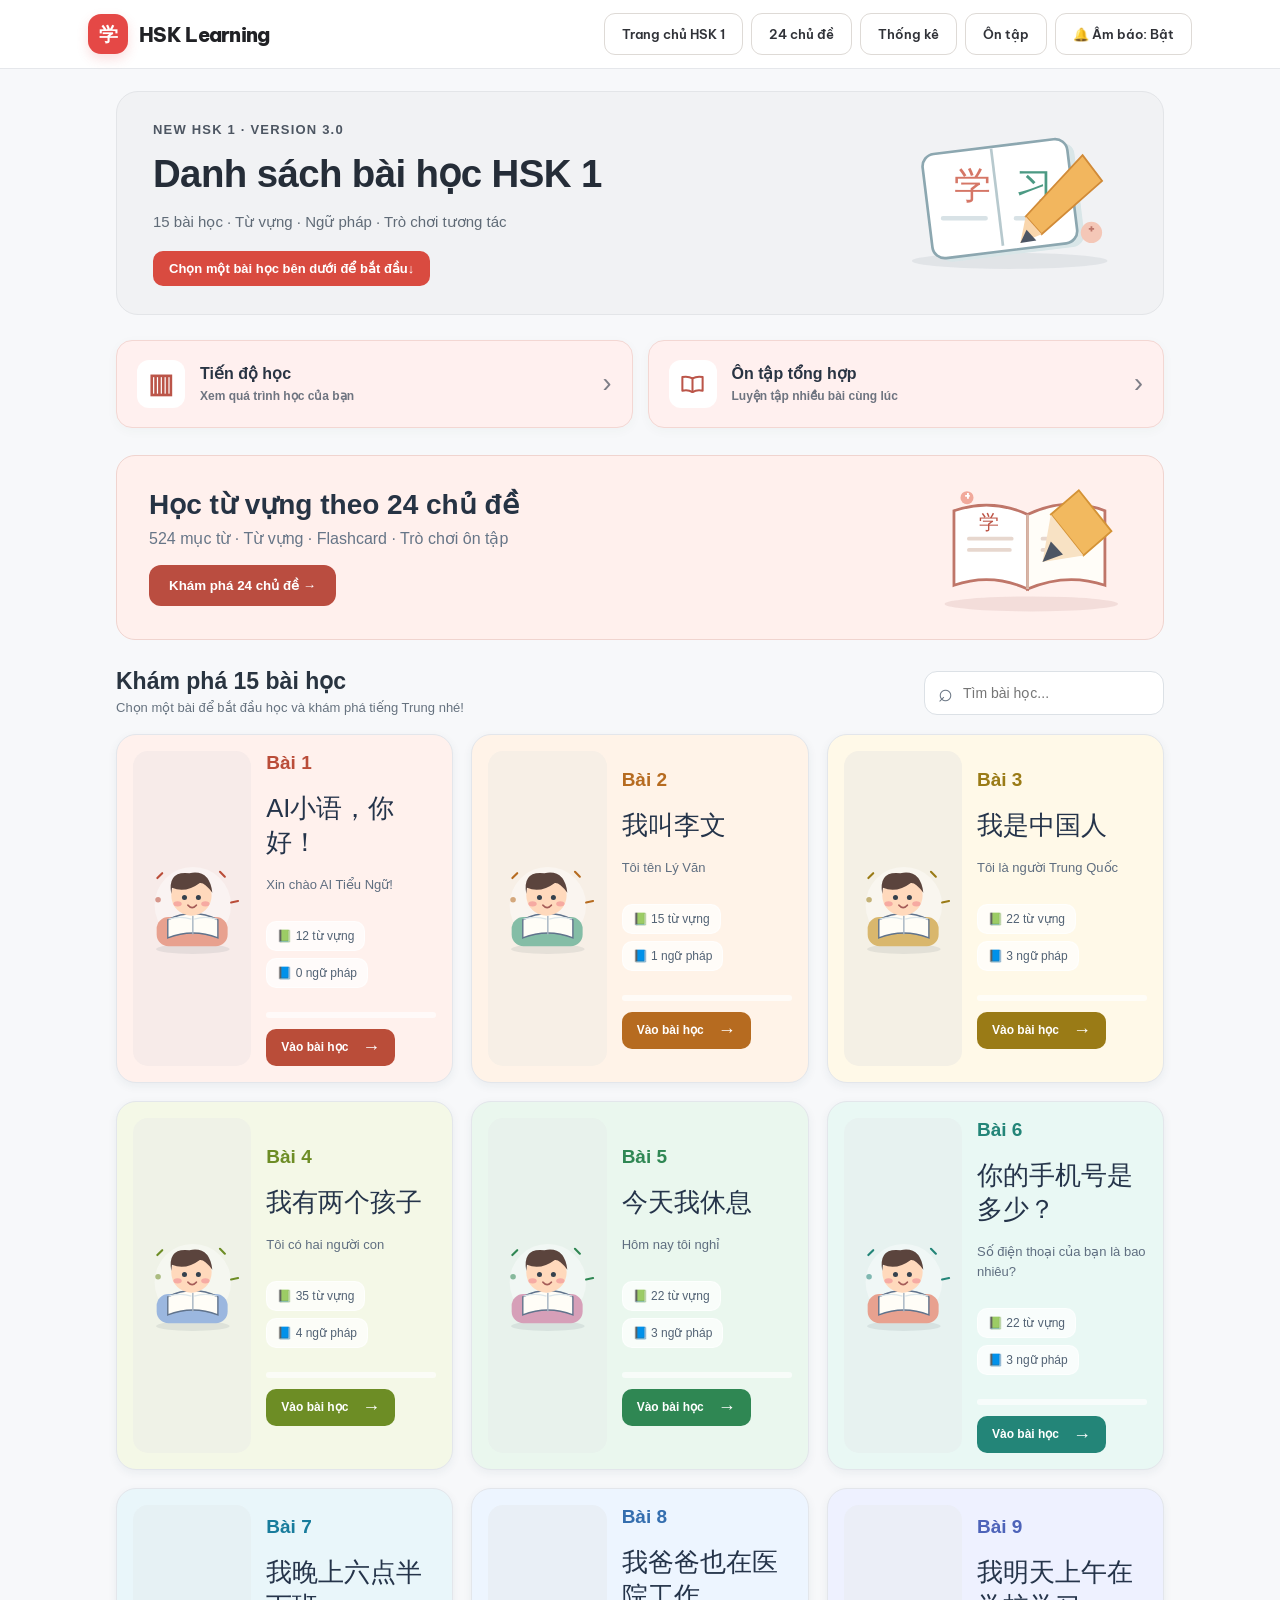
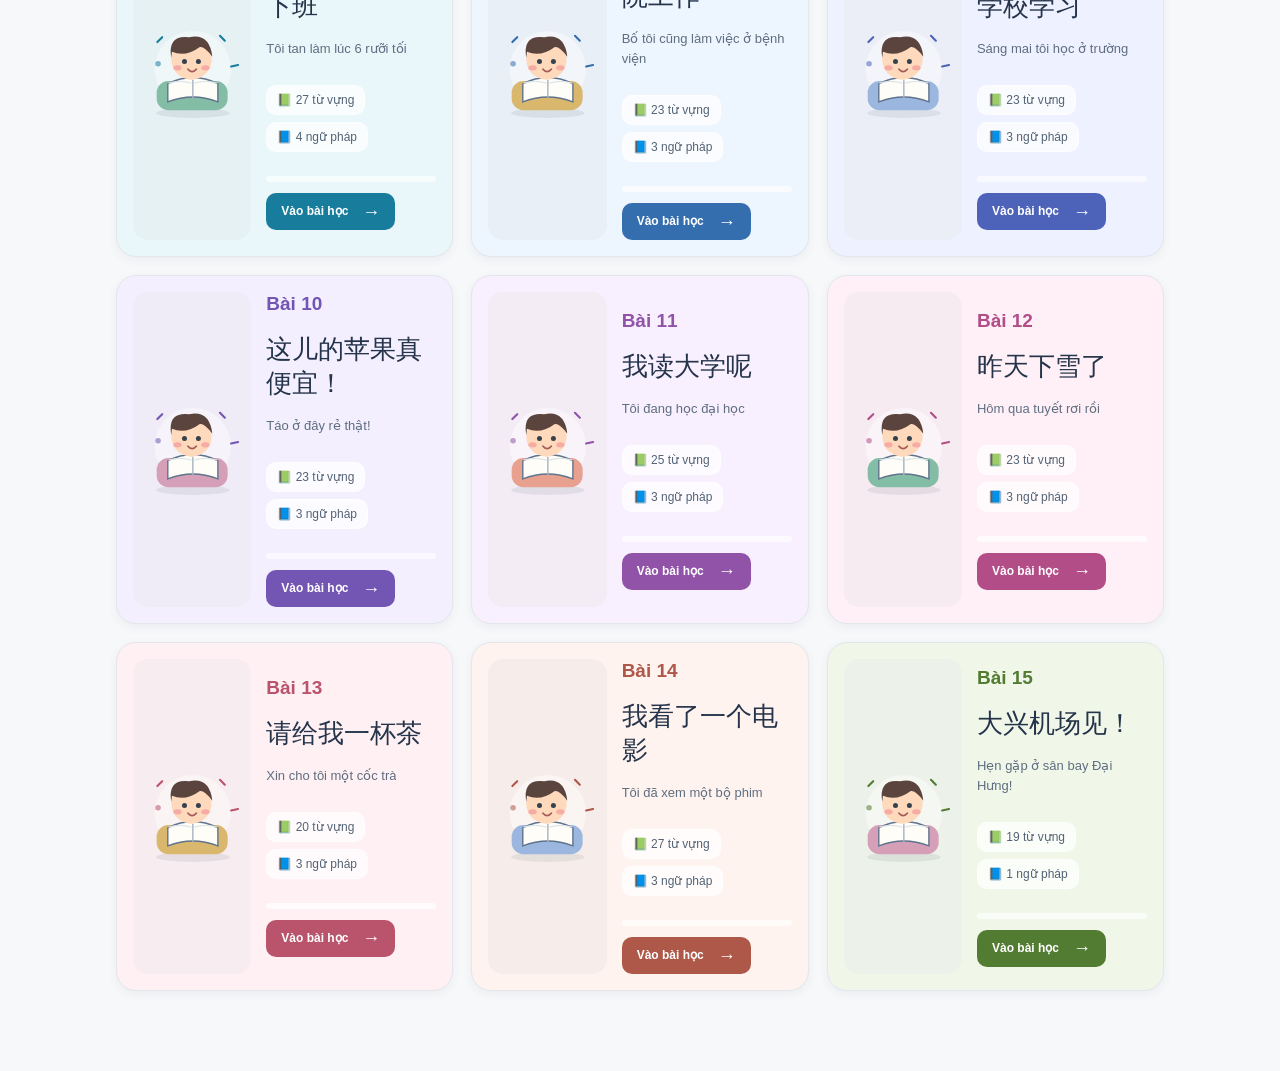
==== commit 2ececc3c: "Add correct and incorrect answer sounds across HSK 1–4 games" ====
--- a/HSK1/index.html
+++ b/HSK1/index.html
@@ -1,4 +1,4 @@
-<!doctype html><html lang="vi"><head><meta charset="utf-8"><meta name="viewport" content="width=device-width,initial-scale=1"><title>HSK 1 Learning Quest</title><style>:root{font-family:Inter,'Segoe UI',Arial,sans-serif;color:#202b3e;background:#f5f7fc}*{box-sizing:border-box}body{margin:0}header{display:flex;align-items:center;justify-content:space-between;padding:18px max(20px,calc((100vw - 1120px)/2));background:white;box-shadow:0 2px 14px #1d30530b;gap:12px;flex-wrap:wrap}.brand{font-size:23px;font-weight:800;color:#5346bb;cursor:pointer}.brand span{color:#29364c}nav{display:flex;gap:8px}button{cursor:pointer;border:1px solid #dce1ee;border-radius:12px;padding:11px 16px;background:#fff;color:#1b273b;font-weight:650}button:hover{border-color:#7368d7;background:#f5f3ff}button.primary{background:#6256c9;color:#fff;border-color:#6256c9}button.primary:hover{background:#4b40ae}button:disabled{opacity:.45;cursor:not-allowed}main{max-width:1120px;margin:30px auto;padding:0 18px;min-height:75vh}footer{text-align:center;padding:24px;color:#768098}.hero{background:linear-gradient(120deg,#ebe8ff,#e8f7ff);padding:32px;border-radius:24px;margin-bottom:25px}.hero h1{font-size:35px;margin:5px 0}.muted{color:#647087}.grid{display:grid;grid-template-columns:repeat(auto-fit,minmax(245px,1fr));gap:16px}.card,.panel{background:white;border:1px solid #e6e9f3;border-radius:19px;padding:21px;box-shadow:0 3px 15px #293d5708}.card{cursor:pointer}.card:hover{border-color:#a69bf2;transform:translateY(-2px)}h2{font-size:24px}h3{margin:4px 0 10px}.hanzi{font-family:'Noto Sans SC','Microsoft YaHei',sans-serif;font-weight:400;font-size:30px;line-height:1.6}.big{font-size:55px}.pill{display:inline-block;border-radius:99px;background:#efedff;color:#5144b4;padding:5px 11px;font-size:13px;margin:5px 5px 5px 0}.toolbar{display:flex;gap:10px;flex-wrap:wrap;margin:18px 0}.toolbar input,.toolbar select,textarea{padding:12px;border:1px solid #d6dbe7;border-radius:12px;background:white;color:#1c293c;font-size:16px}input[type=search]{min-width:230px;flex:1}textarea{width:100%;min-height:120px}.tablewrap{overflow:auto}table{width:100%;border-collapse:collapse;background:white}td,th{padding:13px;text-align:left;border-bottom:1px solid #e8ebf2;vertical-align:top}th{font-size:13px;color:#66728a}td .hanzi{font-size:25px;white-space:nowrap}.tabs{display:flex;flex-wrap:wrap;gap:8px;margin:18px 0}.active{background:#e9e5ff!important;border-color:#7266d4!important;color:#4639aa!important}.flash{min-height:280px;text-align:center;display:flex;align-items:center;justify-content:center;flex-direction:column;cursor:pointer;background:linear-gradient(135deg,#fff,#f2f0ff)}.option{display:block;width:100%;text-align:left;margin:9px 0;padding:15px;color:#1c273a;background:#fff;font-size:17px}.option.correct{border-color:#32a67c;background:#e8faf2}.option.wrong{border-color:#dc6d75;background:#fff0f0}.progress{height:10px;border-radius:10px;background:#e8e9f2;overflow:hidden}.progress>div{height:100%;background:#7566d7}.result{margin:15px 0;padding:15px;border-radius:12px;background:#f0f7ff}.stat{font-size:28px;font-weight:800;color:#5c50bf}.grammar{margin-bottom:14px}.grammar p{white-space:pre-line;line-height:1.7}.answer{font-size:17px;color:#172238}.row{display:flex;gap:12px;align-items:center;flex-wrap:wrap}.spacer{flex:1}@media(max-width:600px){.hero h1{font-size:27px}.big{font-size:43px}.hanzi{font-size:26px}header{padding:15px}nav button{padding:9px}}
+<!doctype html><html lang="vi"><head><meta charset="utf-8"><meta name="robots" content="noindex"><meta name="viewport" content="width=device-width,initial-scale=1"><title>HSK 1 Learning Quest</title><style>:root{font-family:Inter,'Segoe UI',Arial,sans-serif;color:#202b3e;background:#f5f7fc}*{box-sizing:border-box}body{margin:0}header{display:flex;align-items:center;justify-content:space-between;padding:18px max(20px,calc((100vw - 1120px)/2));background:white;box-shadow:0 2px 14px #1d30530b;gap:12px;flex-wrap:wrap}.brand{font-size:23px;font-weight:800;color:#5346bb;cursor:pointer}.brand span{color:#29364c}nav{display:flex;gap:8px}button{cursor:pointer;border:1px solid #dce1ee;border-radius:12px;padding:11px 16px;background:#fff;color:#1b273b;font-weight:650}button:hover{border-color:#7368d7;background:#f5f3ff}button.primary{background:#6256c9;color:#fff;border-color:#6256c9}button.primary:hover{background:#4b40ae}button:disabled{opacity:.45;cursor:not-allowed}main{max-width:1120px;margin:30px auto;padding:0 18px;min-height:75vh}footer{text-align:center;padding:24px;color:#768098}.hero{background:linear-gradient(120deg,#ebe8ff,#e8f7ff);padding:32px;border-radius:24px;margin-bottom:25px}.hero h1{font-size:35px;margin:5px 0}.muted{color:#647087}.grid{display:grid;grid-template-columns:repeat(auto-fit,minmax(245px,1fr));gap:16px}.card,.panel{background:white;border:1px solid #e6e9f3;border-radius:19px;padding:21px;box-shadow:0 3px 15px #293d5708}.card{cursor:pointer}.card:hover{border-color:#a69bf2;transform:translateY(-2px)}h2{font-size:24px}h3{margin:4px 0 10px}.hanzi{font-family:'Noto Sans SC','Microsoft YaHei',sans-serif;font-weight:400;font-size:30px;line-height:1.6}.big{font-size:55px}.pill{display:inline-block;border-radius:99px;background:#efedff;color:#5144b4;padding:5px 11px;font-size:13px;margin:5px 5px 5px 0}.toolbar{display:flex;gap:10px;flex-wrap:wrap;margin:18px 0}.toolbar input,.toolbar select,textarea{padding:12px;border:1px solid #d6dbe7;border-radius:12px;background:white;color:#1c293c;font-size:16px}input[type=search]{min-width:230px;flex:1}textarea{width:100%;min-height:120px}.tablewrap{overflow:auto}table{width:100%;border-collapse:collapse;background:white}td,th{padding:13px;text-align:left;border-bottom:1px solid #e8ebf2;vertical-align:top}th{font-size:13px;color:#66728a}td .hanzi{font-size:25px;white-space:nowrap}.tabs{display:flex;flex-wrap:wrap;gap:8px;margin:18px 0}.active{background:#e9e5ff!important;border-color:#7266d4!important;color:#4639aa!important}.flash{min-height:280px;text-align:center;display:flex;align-items:center;justify-content:center;flex-direction:column;cursor:pointer;background:linear-gradient(135deg,#fff,#f2f0ff)}.option{display:block;width:100%;text-align:left;margin:9px 0;padding:15px;color:#1c273a;background:#fff;font-size:17px}.option.correct{border-color:#32a67c;background:#e8faf2}.option.wrong{border-color:#dc6d75;background:#fff0f0}.progress{height:10px;border-radius:10px;background:#e8e9f2;overflow:hidden}.progress>div{height:100%;background:#7566d7}.result{margin:15px 0;padding:15px;border-radius:12px;background:#f0f7ff}.stat{font-size:28px;font-weight:800;color:#5c50bf}.grammar{margin-bottom:14px}.grammar p{white-space:pre-line;line-height:1.7}.answer{font-size:17px;color:#172238}.row{display:flex;gap:12px;align-items:center;flex-wrap:wrap}.spacer{flex:1}@media(max-width:600px){.hero h1{font-size:27px}.big{font-size:43px}.hanzi{font-size:26px}header{padding:15px}nav button{padding:9px}}
 
 @media(max-width:650px){.hanzi.big{font-size:48px!important}.tablewrap{overflow-x:auto}.panel{padding:16px}.grid{grid-template-columns:1fr}.toolbar{flex-wrap:wrap}}
 button,input,textarea,select{color:#172234}button{cursor:pointer}button:focus-visible{outline:3px solid #147dba;outline-offset:2px}
@@ -409,6 +409,7 @@
 @media(max-width:700px){body>header{padding:10px 14px!important;flex-wrap:wrap!important}body>header nav{width:100%!important;justify-content:space-between!important;gap:4px!important}body>header nav button{flex:1 1 auto!important;padding:9px 5px!important;font-size:12px!important}}
 
 </style>
+<script defer src="../shared/js/game-sounds.js?v=20261108"></script>
 </head>
 <body>
 
@@ -435,7 +436,7 @@
 function shuffle(a){return [...a].sort(()=>Math.random()-.5)}
 function startGame(mode,custom){let pool=custom||lesson.words;let questions=shuffle(pool).slice(0,Math.min(30,pool.length));session={mode,questions,pool,index:0,correct:0,answered:false};renderQuestion()}
 function renderQuestion(){let s=session;if(s.index>=s.questions.length){finishGame();return}let w=s.questions[s.index],m=s.mode;let options=shuffle([w,...shuffle(s.pool.filter(x=>x.hanzi!==w.hanzi&&x.meaning!==w.meaning)).slice(0,3)]);s.options=options;let question=m==='meaning'?w.meaning:m==='hanzi'||m==='pinyin'?w.hanzi:m==='type'?w.meaning:'🔊 Nhấn nghe';$('#app').innerHTML=`<button onclick="openLesson(${lesson.id},'games')">← Trở về Trò chơi</button><div class="panel"><div class="row"><span class="pill">${MODES.find(x=>x[0]===m)?.[1]||m}</span><span class="spacer"></span><b>${s.index+1}/${s.questions.length}</b></div><div class="progress"><div style="width:${100*s.index/s.questions.length}%"></div></div><h2 class="${m==='hanzi'||m==='pinyin'?'hanzi big':''}">${esc(question)}</h2>${m==='listen'||m==='dictation'?'<button onclick="speak(session.questions[session.index].hanzi)">🔊 Phát âm</button>':''}<div id="options">${m==='type'||m==='dictation'?`<input id="typed" placeholder="Nhập Hán tự" autocomplete="off"><button class="primary" onclick="checkAnswer($('#typed').value)">Kiểm tra</button>`:options.map((o,i)=>`<button class="option ${m==='meaning'||m==='listen'?'chinese-option':''}" onclick="checkAnswer(${i})">${esc(m==='hanzi'?o.meaning:m==='pinyin'?o.pinyin:m==='meaning'||m==='listen'?o.hanzi:o.meaning)}</button>`).join('')}</div><div id="feedback"></div></div>`;if(m==='listen'||m==='dictation')speak(w.hanzi)}
-function checkAnswer(input){let s=session;if(s.answered)return;let w=s.questions[s.index],m=s.mode;let ok=typeof input==='number'?s.options[input].id===w.id:input.replace(/[\s，。！？,.!?]/g,'')===w.hanzi.replace(/[\s，。！？,.!?]/g,'');s.answered=true;if(ok)s.correct++;else store.wrong[w.id]=(store.wrong[w.id]||0)+1;save();$('#feedback').innerHTML=`<div class="result"><strong>${ok?'✓ Chính xác!':'✗ Chưa đúng'}</strong><div class="hanzi">${esc(w.hanzi)}</div><div>${esc(w.pinyin)} · ${esc(w.meaning)}</div><p>${esc(w.example)} — ${esc(w.translation)}</p></div><button class="primary" onclick="session.index++;session.answered=false;renderQuestion()">${s.index===s.questions.length-1?'Xem kết quả':'Câu tiếp theo →'}</button>`;[...document.querySelectorAll('.option')].forEach(b=>b.disabled=true)}
+function checkAnswer(input){let s=session;if(s.answered)return;let w=s.questions[s.index],m=s.mode;let ok=typeof input==='number'?s.options[input].id===w.id:input.replace(/[\s，。！？,.!?]/g,'')===w.hanzi.replace(/[\s，。！？,.!?]/g,'');s.answered=true;window.HSKGameSounds?.play(ok);if(ok)s.correct++;else store.wrong[w.id]=(store.wrong[w.id]||0)+1;save();$('#feedback').innerHTML=`<div class="result"><strong>${ok?'✓ Chính xác!':'✗ Chưa đúng'}</strong><div class="hanzi">${esc(w.hanzi)}</div><div>${esc(w.pinyin)} · ${esc(w.meaning)}</div><p>${esc(w.example)} — ${esc(w.translation)}</p></div><button class="primary" onclick="session.index++;session.answered=false;renderQuestion()">${s.index===s.questions.length-1?'Xem kết quả':'Câu tiếp theo →'}</button>`;[...document.querySelectorAll('.option')].forEach(b=>b.disabled=true)}
 function finishGame(){let s=session;store.history.unshift({date:new Date().toISOString(),lesson:lesson.id,mode:s.mode,correct:s.correct,total:s.questions.length});store.history=store.history.slice(0,200);save();$('#app').innerHTML=`<div class="panel"><h2>Hoàn thành lượt luyện tập 🎉</h2><div class="stat">${s.correct}/${s.questions.length}</div><p>Tỷ lệ đúng: ${Math.round(100*s.correct/s.questions.length)}%</p><div class="toolbar"><button class="primary" onclick="startGame('${s.mode}')">Làm lại</button><button onclick="openLesson(${lesson.id},'games')">Chọn trò chơi</button><button onclick="home()">Trang chủ</button></div></div>`}
 function showReview(){let ids=L.map(x=>x.id);$('#app').innerHTML=`<h2>Ôn tập tổng hợp</h2><div class="panel"><p>Chọn các bài để luyện từ vựng.</p><div class="grid">${L.map(x=>`<label><input type="checkbox" class="lessoncheck" value="${x.id}" checked> Bài ${x.id} · ${esc(x.title)}</label>`).join('')}</div><div class="toolbar"><select id="reviewMode">${MODES.map(([id,n])=>`<option value="${id}">${n}</option>`).join('')}</select><button class="primary" onclick="startReview()">Bắt đầu (tối đa 30 câu)</button></div></div>`}
 function startReview(){let selected=[...document.querySelectorAll('.lessoncheck:checked')].map(x=>+x.value);let pool=L.filter(x=>selected.includes(x.id)).flatMap(x=>x.words);if(!pool.length)return alert('Hãy chọn ít nhất một bài');lesson=L.find(x=>x.id===selected[0]);startGame($('#reviewMode').value,pool)}
@@ -465,7 +466,7 @@
 if(m==='grammar'){prompt=w.grammar.name;control=`<p><strong>Nhớ lại công thức và viết câu ví dụ cho cấu trúc này.</strong></p><textarea id="advInput" placeholder="Viết một câu ví dụ"></textarea>`}
 $('#app').innerHTML=`<button onclick="openLesson(${lesson.id},'games')">← Trở về Trò chơi</button><div class="panel"><div class="row"><span class="pill">${esc(MODES.find(x=>x[0]===m)?.[1]||m)}</span><span class="spacer"></span><b>${s.index+1}/${s.questions.length}</b></div><div class="progress"><div style="width:${100*s.index/s.questions.length}%"></div></div><h2 class="${['cloze','speaking','reading'].includes(m)?'hanzi':''}">${esc(prompt)}</h2>${control}<div class="toolbar"><button class="primary" onclick="gradeAdvanced()">Kiểm tra / Đối chiếu</button></div><div id="feedback"></div></div>`}
 function pickTile(i){let b=$('#tile'+i);if(b.disabled)return;session.chosen.push(session.tiles[i]);b.disabled=true;$('#selectedTiles').textContent=session.chosen.join('')}
-function gradeAdvanced(){let s=session;if(s.answered)return;let w=s.questions[s.index],m=w.submode||s.mode,typed=m==='order'?s.chosen.join(''):($('#advInput')?.value||'').trim();if(!typed){alert('Hãy nhập câu trả lời trước.');return}let answer=m==='cloze'?s.missing:w.example;let ok=null;if(['cloze','translate','order','speaking'].includes(m))ok=cleanHan(typed)===cleanHan(answer);if(m==='reading'||m==='grammar')ok=null;s.answered=true;if(ok===true)s.correct++;if(ok===false)store.wrong[w.id]=(store.wrong[w.id]||0)+1;save();let explanation=m==='grammar'?w.grammar.details.join(' · '):`${w.pinyin||''} · ${w.translation||''}`;$('#feedback').innerHTML=`<div class="result"><strong>${ok===null?'Tự đối chiếu với đáp án mẫu':ok?'✓ Trùng đáp án mẫu':'Chưa trùng đáp án mẫu'}</strong><p class="hanzi">${esc(answer)}</p><p>${esc(explanation)}</p><p class="muted">${m==='translate'||m==='grammar'||m==='reading'?'Các cách diễn đạt tương đương có thể đúng; website không có AI chấm ngữ pháp/ngữ nghĩa.':''}</p></div><button class="primary" onclick="session.index++;session.answered=false;renderAdvanced()">${s.index===s.questions.length-1?'Xem kết quả':'Câu tiếp theo →'}</button>`}
+function gradeAdvanced(){let s=session;if(s.answered)return;let w=s.questions[s.index],m=w.submode||s.mode,typed=m==='order'?s.chosen.join(''):($('#advInput')?.value||'').trim();if(!typed){alert('Hãy nhập câu trả lời trước.');return}let answer=m==='cloze'?s.missing:w.example;let ok=null;if(['cloze','translate','order','speaking'].includes(m))ok=cleanHan(typed)===cleanHan(answer);if(m==='reading'||m==='grammar')ok=null;s.answered=true;window.HSKGameSounds?.play(ok);if(ok===true)s.correct++;if(ok===false)store.wrong[w.id]=(store.wrong[w.id]||0)+1;save();let explanation=m==='grammar'?w.grammar.details.join(' · '):`${w.pinyin||''} · ${w.translation||''}`;$('#feedback').innerHTML=`<div class="result"><strong>${ok===null?'Tự đối chiếu với đáp án mẫu':ok?'✓ Trùng đáp án mẫu':'Chưa trùng đáp án mẫu'}</strong><p class="hanzi">${esc(answer)}</p><p>${esc(explanation)}</p><p class="muted">${m==='translate'||m==='grammar'||m==='reading'?'Các cách diễn đạt tương đương có thể đúng; website không có AI chấm ngữ pháp/ngữ nghĩa.':''}</p></div><button class="primary" onclick="session.index++;session.answered=false;renderAdvanced()">${s.index===s.questions.length-1?'Xem kết quả':'Câu tiếp theo →'}</button>`}
 function recordSpeech(){let SR=window.SpeechRecognition||window.webkitSpeechRecognition;if(!SR){$('#recognized').textContent='Trình duyệt này không hỗ trợ nhận dạng giọng nói. Hãy thử Chrome hoặc Edge và cấp quyền micro.';return}let rec=new SR();rec.lang='zh-CN';rec.onresult=e=>{$('#advInput').value=e.results[0][0].transcript;$('#recognized').textContent='Nhận dạng: '+e.results[0][0].transcript};rec.onerror=e=>{$('#recognized').textContent='Không thể nhận dạng: '+e.error+'. Hãy kiểm tra quyền micro.'};rec.start()}
 const oldFinish=finishGame;finishGame=function(){let s=session;if(BASE_MODES.some(x=>x[0]===s.mode))return oldFinish();store.history.unshift({date:new Date().toISOString(),lesson:lesson.id,mode:s.mode,correct:s.correct,total:s.questions.length,autoGraded:!['reading','grammar','mixed'].includes(s.mode)});store.history=store.history.slice(0,200);save();$('#app').innerHTML=`<div class="panel"><h2>Hoàn thành lượt luyện tập</h2><div class="stat">${s.index} câu đã làm</div><p>${s.correct} câu trùng đáp án mẫu. Các câu tự đối chiếu không được tính là sai.</p><div class="toolbar"><button class="primary" onclick="startGame('${s.mode}')">Làm lại</button><button onclick="openLesson(${lesson.id},'games')">Chọn trò chơi</button><button onclick="home()">Trang chủ</button></div></div>`};
 const oldReview=showReview;showReview=function(){oldReview();let sel=$('#reviewMode');sel.innerHTML=MODES.map(([id,n])=>`<option value="${id}">${n}</option>`).join('');let btn=$('#app .primary');btn.textContent='Bắt đầu ôn tập';};
@@ -483,11 +484,11 @@
 const EXAM_PLAN=[['hanzi',20],['grammar',20],['reading',20],['listen',20],['translate',10],['mixed',10]];
 function startFinalExam(){let pool=L.flatMap(l=>l.words);let questions=[];for(const [mode,count] of EXAM_PLAN){let items;if(mode==='grammar')items=L.flatMap(l=>l.grammar.map((g,i)=>({id:`gram-${l.id}-${i}`,grammar:g,example:(g.details.find(x=>x.startsWith('Ví dụ:'))||'').replace(/^Ví dụ:\s*/,''),translation:(g.details.find(x=>x.startsWith('Nghĩa:'))||'').replace(/^Nghĩa:\s*/,''),hanzi:g.name}))).filter(w=>w.example);else items=pool.filter(w=>w.example&&w.translation&&(mode!=='mixed'||w.example.includes(w.hanzi)));items=shuffle(items).slice(0,count);questions.push(...items.map(w=>({...w,examMode:mode==='mixed'?'cloze':mode})))}if(questions.length!==100){alert(`Ngân hàng chỉ đủ ${questions.length}/100 câu độc lập. Không tạo câu giả.`);return}lesson=L[0];session={mode:'final-exam',questions:shuffle(questions),index:0,correct:0,answered:false,graded:0,pool};renderExamQuestion()}
 function renderExamQuestion(){const s=session;if(s.index>=s.questions.length){finishExam();return}const w=s.questions[s.index],m=w.examMode;s.answered=false;let q='',input='';if(m==='hanzi'||m==='listen'){s.options=shuffle([w,...shuffle(s.pool.filter(x=>x.id!==w.id&&x.meaning!==w.meaning)).slice(0,3)]);q=m==='hanzi'?w.hanzi:'Nghe và chọn nghĩa đúng';input=`${m==='listen'?'<button onclick="speak(session.questions[session.index].hanzi)">🔊 Nghe</button>':''}<div class="grid">${s.options.map((o,i)=>`<button class="option" onclick="answerExam(${i})">${esc(o.meaning)}</button>`).join('')}</div>`}else if(m==='grammar'){q=w.grammar.name;input=`<p>Hãy viết câu ví dụ sử dụng cấu trúc này.</p><textarea id="examInput" rows="3"></textarea><button class="primary" onclick="answerExam()">Đối chiếu</button>`}else if(m==='reading'){q=w.example;input=`<p>Hãy dịch câu sang tiếng Việt.</p><textarea id="examInput" rows="3"></textarea><button class="primary" onclick="answerExam()">Đối chiếu</button>`}else if(m==='translate'){q=w.translation;input=`<p>Hãy dịch sang tiếng Trung.</p><textarea id="examInput" rows="3"></textarea><button class="primary" onclick="answerExam()">Đối chiếu</button>`}else{q=w.example.replace(w.hanzi,'＿＿');s.missing=w.hanzi;input=`<p>Điền từ còn thiếu.</p><input id="examInput" placeholder="Nhập Hán tự"><button class="primary" onclick="answerExam()">Kiểm tra</button>`}$('#app').innerHTML=`<div class="panel"><div class="row"><span class="pill">Đề cuối khóa · ${esc(m)}</span><span class="spacer"></span>${s.index+1}/100</div><div class="progress"><div style="width:${s.index}%"></div></div><h2 class="hanzi">${esc(q)}</h2>${input}<div id="examFeedback"></div></div>`;if(m==='listen')speak(w.hanzi)}
-function answerExam(choice){const s=session;if(s.answered)return;const w=s.questions[s.index],m=w.examMode;let ok=null;if(m==='hanzi'||m==='listen')ok=s.options[choice]?.id===w.id;else{const val=$('#examInput').value.trim();if(!val)return alert('Hãy nhập câu trả lời trước.');if(m==='cloze')ok=cleanHan(val)===cleanHan(s.missing);else if(m==='translate')ok=cleanHan(val)===cleanHan(w.example)}s.answered=true;if(ok!==null){s.graded++;if(ok)s.correct++;else store.wrong[w.id]=(store.wrong[w.id]||0)+1}save();$('#examFeedback').innerHTML=`<div class="result"><strong>${ok===null?'Tự đối chiếu':ok?'✓ Đúng':'Chưa đúng theo đáp án mẫu'}</strong><p class="hanzi">${esc(w.example||w.hanzi)}</p><p>${esc(w.translation||'')}</p>${m==='grammar'?`<p>${esc(w.grammar.details.join(' · '))}</p>`:''}<p class="muted">Các câu tự luận không được chấm ngữ nghĩa tự động.</p></div><button class="primary" onclick="session.index++;renderExamQuestion()">${s.index===99?'Xem kết quả':'Tiếp tục →'}</button>`;document.querySelectorAll('.option').forEach(b=>b.disabled=true)}
+function answerExam(choice){const s=session;if(s.answered)return;const w=s.questions[s.index],m=w.examMode;let ok=null;if(m==='hanzi'||m==='listen')ok=s.options[choice]?.id===w.id;else{const val=$('#examInput').value.trim();if(!val)return alert('Hãy nhập câu trả lời trước.');if(m==='cloze')ok=cleanHan(val)===cleanHan(s.missing);else if(m==='translate')ok=cleanHan(val)===cleanHan(w.example)}s.answered=true;window.HSKGameSounds?.play(ok);if(ok!==null){s.graded++;if(ok)s.correct++;else store.wrong[w.id]=(store.wrong[w.id]||0)+1}save();$('#examFeedback').innerHTML=`<div class="result"><strong>${ok===null?'Tự đối chiếu':ok?'✓ Đúng':'Chưa đúng theo đáp án mẫu'}</strong><p class="hanzi">${esc(w.example||w.hanzi)}</p><p>${esc(w.translation||'')}</p>${m==='grammar'?`<p>${esc(w.grammar.details.join(' · '))}</p>`:''}<p class="muted">Các câu tự luận không được chấm ngữ nghĩa tự động.</p></div><button class="primary" onclick="session.index++;renderExamQuestion()">${s.index===99?'Xem kết quả':'Tiếp tục →'}</button>`;document.querySelectorAll('.option').forEach(b=>b.disabled=true)}
 function finishExam(){const s=session;store.history.unshift({date:new Date().toISOString(),lesson:'1–15',mode:'final-exam',correct:s.correct,total:s.graded,autoGraded:false});save();$('#app').innerHTML=`<div class="panel"><h2>Hoàn thành 100 câu cuối khóa</h2><div class="stat">${s.correct}/${s.graded}</div><p>Điểm trên chỉ tính ${s.graded} câu có thể chấm tự động. ${100-s.graded} câu tự luận cần tự đối chiếu.</p><button onclick="home();if(typeof topicExit==='function')topicExit()">Trang chủ</button><button onclick="topicHome()">24 chủ đề</button><button onclick="topicToMain('stats')">Thống kê</button></div>`}
 
 </script><script>
-window.HSK_READING = [{"id": "R01-1", "lesson": 1, "title": "Tình huống 1: chào thầy cô và bạn học", "text": "小明明天去家。小明想看书。朋友和小明一起去。到了家，他们先说“你好”，然后一起看书。小明有一些水，给朋友一些。朋友说“谢谢”，小明说“不客气”。他们都很高兴。", "questions": [{"id": "R01-1-1", "question": "谁去了家？", "answer": "小明", "options": ["小明", "小红", "李文", "王老师"], "explanation": "Đáp án: 小明 (Tiểu Minh). Thông tin xuất hiện trực tiếp trong đoạn văn."}, {"id": "R01-1-2", "question": "他们什么时候去？", "answer": "明天", "options": ["明天", "上午", "下午", "晚上"], "explanation": "Đáp án: 明天 (ngày mai). Thông tin xuất hiện trực tiếp trong đoạn văn."}, {"id": "R01-1-3", "question": "他们去了哪里？", "answer": "家", "options": ["家", "学校", "商店", "医院"], "explanation": "Đáp án: 家 (nhà). Thông tin xuất hiện trực tiếp trong đoạn văn."}, {"id": "R01-1-4", "question": "他们想做什么？", "answer": "看书", "options": ["看书", "学习中文", "买东西", "工作"], "explanation": "Đáp án: 看书 (đọc sách). Thông tin xuất hiện trực tiếp trong đoạn văn."}, {"id": "R01-1-5", "question": "谁和小明一起去？", "answer": "朋友", "options": ["朋友", "妈妈", "爸爸", "姐姐"], "explanation": "Đáp án: 朋友 (bạn). Thông tin xuất hiện trực tiếp trong đoạn văn."}, {"id": "R01-1-6", "question": "他们有什么？", "answer": "水", "options": ["水", "苹果", "书", "茶"], "explanation": "Đáp án: 水 (nước). Thông tin xuất hiện trực tiếp trong đoạn văn."}], "note": "Bài đọc bổ sung do trợ lý biên soạn; có thể có từ ngoài bài học.", "translation": "Ngày mai, Tiểu Minh về nhà. Tiểu Minh muốn đọc sách. Người bạn đi cùng Tiểu Minh. Khi đến nhà, họ chào nhau “Xin chào”, rồi cùng đọc sách. Tiểu Minh có một ít nước và chia cho người bạn một ít. Người bạn nói “Cảm ơn”, Tiểu Minh đáp “Không có gì”. Cả hai đều rất vui."}, {"id": "R01-2", "lesson": 1, "title": "Tình huống 2: chào thầy cô và bạn học", "text": "小红上午去商店。小红想买东西。姐姐和小红一起去。到了商店，他们先说“你好”，然后一起买东西。小红有一些米饭，给姐姐一些。姐姐说“谢谢”，小红说“不客气”。他们都很高兴。", "questions": [{"id": "R01-2-1", "question": "谁去了商店？", "answer": "小红", "options": ["小红", "小明", "李文", "王老师"], "explanation": "Đáp án: 小红 (Tiểu Hồng). Thông tin xuất hiện trực tiếp trong đoạn văn."}, {"id": "R01-2-2", "question": "他们什么时候去？", "answer": "上午", "options": ["上午", "下午", "晚上", "今天"], "explanation": "Đáp án: 上午 (buổi sáng). Thông tin xuất hiện trực tiếp trong đoạn văn."}, {"id": "R01-2-3", "question": "他们去了哪里？", "answer": "商店", "options": ["商店", "学校", "家", "医院"], "explanation": "Đáp án: 商店 (cửa hàng). Thông tin xuất hiện trực tiếp trong đoạn văn."}, {"id": "R01-2-4", "question": "他们想做什么？", "answer": "买东西", "options": ["买东西", "学习中文", "看书", "工作"], "explanation": "Đáp án: 买东西 (mua đồ). Thông tin xuất hiện trực tiếp trong đoạn văn."}, {"id": "R01-2-5", "question": "谁和小红一起去？", "answer": "姐姐", "options": ["姐姐", "妈妈", "爸爸", "朋友"], "explanation": "Đáp án: 姐姐 (chị gái). Thông tin xuất hiện trực tiếp trong đoạn văn."}, {"id": "R01-2-6", "question": "他们有什么？", "answer": "米饭", "options": ["米饭", "苹果", "书", "茶"], "explanation": "Đáp án: 米饭 (cơm). Thông tin xuất hiện trực tiếp trong đoạn văn."}], "note": "Bài đọc bổ sung do trợ lý biên soạn; có thể có từ ngoài bài học.", "translation": "Buổi sáng, Tiểu Hồng đến cửa hàng. Tiểu Hồng muốn mua sắm. Chị gái đi cùng Tiểu Hồng. Khi đến cửa hàng, họ chào nhau “Xin chào”, rồi cùng mua sắm. Tiểu Hồng có một ít cơm và chia cho chị gái một ít. Chị gái nói “Cảm ơn”, Tiểu Hồng đáp “Không có gì”. Cả hai đều rất vui."}, {"id": "R01-3", "lesson": 1, "title": "Tình huống 3: chào thầy cô và bạn học", "text": "李文下午去医院。李文想工作。弟弟和李文一起去。到了医院，他们先说“你好”，然后一起工作。李文有一些苹果，给弟弟一些。弟弟说“谢谢”，李文说“不客气”。他们都很高兴。", "questions": [{"id": "R01-3-1", "question": "谁去了医院？", "answer": "李文", "options": ["李文", "小明", "小红", "王老师"], "explanation": "Đáp án: 李文 (Lý Văn). Thông tin xuất hiện trực tiếp trong đoạn văn."}, {"id": "R01-3-2", "question": "他们什么时候去？", "answer": "下午", "options": ["下午", "上午", "晚上", "今天"], "explanation": "Đáp án: 下午 (buổi chiều). Thông tin xuất hiện trực tiếp trong đoạn văn."}, {"id": "R01-3-3", "question": "他们去了哪里？", "answer": "医院", "options": ["医院", "学校", "家", "商店"], "explanation": "Đáp án: 医院 (bệnh viện). Thông tin xuất hiện trực tiếp trong đoạn văn."}, {"id": "R01-3-4", "question": "他们想做什么？", "answer": "工作", "options": ["工作", "学习中文", "看书", "买东西"], "explanation": "Đáp án: 工作 (làm việc). Thông tin xuất hiện trực tiếp trong đoạn văn."}, {"id": "R01-3-5", "question": "谁和李文一起去？", "answer": "弟弟", "options": ["弟弟", "妈妈", "爸爸", "朋友"], "explanation": "Đáp án: 弟弟 (em trai). Thông tin xuất hiện trực tiếp trong đoạn văn."}, {"id": "R01-3-6", "question": "他们有什么？", "answer": "苹果", "options": ["苹果", "书", "茶", "水"], "explanation": "Đáp án: 苹果 (táo). Thông tin xuất hiện trực tiếp trong đoạn văn."}], "note": "Bài đọc bổ sung do trợ lý biên soạn; có thể có từ ngoài bài học.", "translation": "Buổi chiều, Lý Văn đến bệnh viện. Lý Văn muốn làm việc. Em trai đi cùng Lý Văn. Khi đến bệnh viện, họ chào nhau “Xin chào”, rồi cùng làm việc. Lý Văn có một vài quả táo và chia cho em trai vài quả. Em trai nói “Cảm ơn”, Lý Văn đáp “Không có gì”. Cả hai đều rất vui."}, {"id": "R01-4", "lesson": 1, "title": "Tình huống 4: chào thầy cô và bạn học", "text": "王老师晚上去书店。王老师想看电影。妈妈和王老师一起去。到了书店，他们先说“你好”，然后一起看电影。王老师有一些书，给妈妈一些。妈妈说“谢谢”，王老师说“不客气”。他们都很高兴。", "questions": [{"id": "R01-4-1", "question": "谁去了书店？", "answer": "王老师", "options": ["王老师", "小明", "小红", "李文"], "explanation": "Đáp án: 王老师 (thầy/cô Vương). Thông tin xuất hiện trực tiếp trong đoạn văn."}, {"id": "R01-4-2", "question": "他们什么时候去？", "answer": "晚上", "options": ["晚上", "上午", "下午", "今天"], "explanation": "Đáp án: 晚上 (buổi tối). Thông tin xuất hiện trực tiếp trong đoạn văn."}, {"id": "R01-4-3", "question": "他们去了哪里？", "answer": "书店", "options": ["书店", "学校", "家", "商店"], "explanation": "Đáp án: 书店 (hiệu sách). Thông tin xuất hiện trực tiếp trong đoạn văn."}, {"id": "R01-4-4", "question": "他们想做什么？", "answer": "看电影", "options": ["看电影", "学习中文", "看书", "买东西"], "explanation": "Đáp án: 看电影 (xem phim). Thông tin xuất hiện trực tiếp trong đoạn văn."}, {"id": "R01-4-5", "question": "谁和王老师一起去？", "answer": "妈妈", "options": ["妈妈", "爸爸", "朋友", "姐姐"], "explanation": "Đáp án: 妈妈 (mẹ). Thông tin xuất hiện trực tiếp trong đoạn văn."}, {"id": "R01-4-6", "question": "他们有什么？", "answer": "书", "options": ["书", "苹果", "茶", "水"], "explanation": "Đáp án: 书 (sách). Thông tin xuất hiện trực tiếp trong đoạn văn."}], "note": "Bài đọc bổ sung do trợ lý biên soạn; có thể có từ ngoài bài học.", "translation": "Buổi tối, Thầy Vương đến hiệu sách. Thầy Vương muốn xem phim. Mẹ đi cùng Thầy Vương. Khi đến hiệu sách, họ chào nhau “Xin chào”, rồi cùng xem phim. Thầy Vương có một vài quyển sách và chia cho mẹ vài quyển. Mẹ nói “Cảm ơn”, Thầy Vương đáp “Không có gì”. Cả hai đều rất vui."}, {"id": "R01-5", "lesson": 1, "title": "Tình huống 5: chào thầy cô và bạn học", "text": "小丽今天去学校。小丽想学习中文。爸爸和小丽一起去。到了学校，他们先说“你好”，然后一起学习中文。小丽有一些茶，给爸爸一些。爸爸说“谢谢”，小丽说“不客气”。他们都很高兴。", "questions": [{"id": "R01-5-1", "question": "谁去了学校？", "answer": "小丽", "options": ["小丽", "小明", "小红", "李文"], "explanation": "Đáp án: 小丽 (Tiểu Lệ). Thông tin xuất hiện trực tiếp trong đoạn văn."}, {"id": "R01-5-2", "question": "他们什么时候去？", "answer": "今天", "options": ["今天", "上午", "下午", "晚上"], "explanation": "Đáp án: 今天 (hôm nay). Thông tin xuất hiện trực tiếp trong đoạn văn."}, {"id": "R01-5-3", "question": "他们去了哪里？", "answer": "学校", "options": ["学校", "家", "商店", "医院"], "explanation": "Đáp án: 学校 (trường học). Thông tin xuất hiện trực tiếp trong đoạn văn."}, {"id": "R01-5-4", "question": "他们想做什么？", "answer": "学习中文", "options": ["学习中文", "看书", "买东西", "工作"], "explanation": "Đáp án: 学习中文 (học tiếng Trung). Thông tin xuất hiện trực tiếp trong đoạn văn."}, {"id": "R01-5-5", "question": "谁和小丽一起去？", "answer": "爸爸", "options": ["爸爸", "妈妈", "朋友", "姐姐"], "explanation": "Đáp án: 爸爸 (bố). Thông tin xuất hiện trực tiếp trong đoạn văn."}, {"id": "R01-5-6", "question": "他们有什么？", "answer": "茶", "options": ["茶", "苹果", "书", "水"], "explanation": "Đáp án: 茶 (trà). Thông tin xuất hiện trực tiếp trong đoạn văn."}], "note": "Bài đọc bổ sung do trợ lý biên soạn; có thể có từ ngoài bài học.", "translation": "Hôm nay, Tiểu Lệ đến trường học. Tiểu Lệ muốn học tiếng Trung. Bố đi cùng Tiểu Lệ. Khi đến trường học, họ chào nhau “Xin chào”, rồi cùng học tiếng Trung. Tiểu Lệ có một ít trà và chia cho bố một ít. Bố nói “Cảm ơn”, Tiểu Lệ đáp “Không có gì”. Cả hai đều rất vui."}, {"id": "R02-1", "lesson": 2, "title": "Tình huống 1: làm quen bạn mới", "text": "小明今天去商店。小明想买东西。弟弟和小明一起去。到了商店，他们先说“你好”，然后一起买东西。小明有一些书，给弟弟一些。弟弟说“谢谢”，小明说“不客气”。他们都很高兴。", "questions": [{"id": "R02-1-1", "question": "谁去了商店？", "answer": "小明", "options": ["小明", "小红", "李文", "王老师"], "explanation": "Đáp án: 小明 (Tiểu Minh). Thông tin xuất hiện trực tiếp trong đoạn văn."}, {"id": "R02-1-2", "question": "他们什么时候去？", "answer": "今天", "options": ["今天", "上午", "下午", "晚上"], "explanation": "Đáp án: 今天 (hôm nay). Thông tin xuất hiện trực tiếp trong đoạn văn."}, {"id": "R02-1-3", "question": "他们去了哪里？", "answer": "商店", "options": ["商店", "学校", "家", "医院"], "explanation": "Đáp án: 商店 (cửa hàng). Thông tin xuất hiện trực tiếp trong đoạn văn."}, {"id": "R02-1-4", "question": "他们想做什么？", "answer": "买东西", "options": ["买东西", "学习中文", "看书", "工作"], "explanation": "Đáp án: 买东西 (mua đồ). Thông tin xuất hiện trực tiếp trong đoạn văn."}, {"id": "R02-1-5", "question": "谁和小明一起去？", "answer": "弟弟", "options": ["弟弟", "妈妈", "爸爸", "朋友"], "explanation": "Đáp án: 弟弟 (em trai). Thông tin xuất hiện trực tiếp trong đoạn văn."}, {"id": "R02-1-6", "question": "他们有什么？", "answer": "书", "options": ["书", "苹果", "茶", "水"], "explanation": "Đáp án: 书 (sách). Thông tin xuất hiện trực tiếp trong đoạn văn."}], "note": "Bài đọc bổ sung do trợ lý biên soạn; có thể có từ ngoài bài học.", "translation": "Hôm nay, Tiểu Minh đến cửa hàng. Tiểu Minh muốn mua sắm. Em trai đi cùng Tiểu Minh. Khi đến cửa hàng, họ chào nhau “Xin chào”, rồi cùng mua sắm. Tiểu Minh có một vài quyển sách và chia cho em trai vài quyển. Em trai nói “Cảm ơn”, Tiểu Minh đáp “Không có gì”. Cả hai đều rất vui."}, {"id": "R02-2", "lesson": 2, "title": "Tình huống 2: làm quen bạn mới", "text": "小红明天去医院。小红想工作。妈妈和小红一起去。到了医院，他们先说“你好”，然后一起工作。小红有一些茶，给妈妈一些。妈妈说“谢谢”，小红说“不客气”。他们都很高兴。", "questions": [{"id": "R02-2-1", "question": "谁去了医院？", "answer": "小红", "options": ["小红", "小明", "李文", "王老师"], "explanation": "Đáp án: 小红 (Tiểu Hồng). Thông tin xuất hiện trực tiếp trong đoạn văn."}, {"id": "R02-2-2", "question": "他们什么时候去？", "answer": "明天", "options": ["明天", "上午", "下午", "晚上"], "explanation": "Đáp án: 明天 (ngày mai). Thông tin xuất hiện trực tiếp trong đoạn văn."}, {"id": "R02-2-3", "question": "他们去了哪里？", "answer": "医院", "options": ["医院", "学校", "家", "商店"], "explanation": "Đáp án: 医院 (bệnh viện). Thông tin xuất hiện trực tiếp trong đoạn văn."}, {"id": "R02-2-4", "question": "他们想做什么？", "answer": "工作", "options": ["工作", "学习中文", "看书", "买东西"], "explanation": "Đáp án: 工作 (làm việc). Thông tin xuất hiện trực tiếp trong đoạn văn."}, {"id": "R02-2-5", "question": "谁和小红一起去？", "answer": "妈妈", "options": ["妈妈", "爸爸", "朋友", "姐姐"], "explanation": "Đáp án: 妈妈 (mẹ). Thông tin xuất hiện trực tiếp trong đoạn văn."}, {"id": "R02-2-6", "question": "他们有什么？", "answer": "茶", "options": ["茶", "苹果", "书", "水"], "explanation": "Đáp án: 茶 (trà). Thông tin xuất hiện trực tiếp trong đoạn văn."}], "note": "Bài đọc bổ sung do trợ lý biên soạn; có thể có từ ngoài bài học.", "translation": "Ngày mai, Tiểu Hồng đến bệnh viện. Tiểu Hồng muốn làm việc. Mẹ đi cùng Tiểu Hồng. Khi đến bệnh viện, họ chào nhau “Xin chào”, rồi cùng làm việc. Tiểu Hồng có một ít trà và chia cho mẹ một ít. Mẹ nói “Cảm ơn”, Tiểu Hồng đáp “Không có gì”. Cả hai đều rất vui."}, {"id": "R02-3", "lesson": 2, "title": "Tình huống 3: làm quen bạn mới", "text": "李文上午去书店。李文想看电影。爸爸和李文一起去。到了书店，他们先说“你好”，然后一起看电影。李文有一些水，给爸爸一些。爸爸说“谢谢”，李文说“不客气”。他们都很高兴。", "questions": [{"id": "R02-3-1", "question": "谁去了书店？", "answer": "李文", "options": ["李文", "小明", "小红", "王老师"], "explanation": "Đáp án: 李文 (Lý Văn). Thông tin xuất hiện trực tiếp trong đoạn văn."}, {"id": "R02-3-2", "question": "他们什么时候去？", "answer": "上午", "options": ["上午", "下午", "晚上", "今天"], "explanation": "Đáp án: 上午 (buổi sáng). Thông tin xuất hiện trực tiếp trong đoạn văn."}, {"id": "R02-3-3", "question": "他们去了哪里？", "answer": "书店", "options": ["书店", "学校", "家", "商店"], "explanation": "Đáp án: 书店 (hiệu sách). Thông tin xuất hiện trực tiếp trong đoạn văn."}, {"id": "R02-3-4", "question": "他们想做什么？", "answer": "看电影", "options": ["看电影", "学习中文", "看书", "买东西"], "explanation": "Đáp án: 看电影 (xem phim). Thông tin xuất hiện trực tiếp trong đoạn văn."}, {"id": "R02-3-5", "question": "谁和李文一起去？", "answer": "爸爸", "options": ["爸爸", "妈妈", "朋友", "姐姐"], "explanation": "Đáp án: 爸爸 (bố). Thông tin xuất hiện trực tiếp trong đoạn văn."}, {"id": "R02-3-6", "question": "他们有什么？", "answer": "水", "options": ["水", "苹果", "书", "茶"], "explanation": "Đáp án: 水 (nước). Thông tin xuất hiện trực tiếp trong đoạn văn."}], "note": "Bài đọc bổ sung do trợ lý biên soạn; có thể có từ ngoài bài học.", "translation": "Buổi sáng, Lý Văn đến hiệu sách. Lý Văn muốn xem phim. Bố đi cùng Lý Văn. Khi đến hiệu sách, họ chào nhau “Xin chào”, rồi cùng xem phim. Lý Văn có một ít nước và chia cho bố một ít. Bố nói “Cảm ơn”, Lý Văn đáp “Không có gì”. Cả hai đều rất vui."}, {"id": "R02-4", "lesson": 2, "title": "Tình huống 4: làm quen bạn mới", "text": "王老师下午去学校。王老师想学习中文。朋友和王老师一起去。到了学校，他们先说“你好”，然后一起学习中文。王老师有一些米饭，给朋友一些。朋友说“谢谢”，王老师说“不客气”。他们都很高兴。", "questions": [{"id": "R02-4-1", "question": "谁去了学校？", "answer": "王老师", "options": ["王老师", "小明", "小红", "李文"], "explanation": "Đáp án: 王老师 (thầy/cô Vương). Thông tin xuất hiện trực tiếp trong đoạn văn."}, {"id": "R02-4-2", "question": "他们什么时候去？", "answer": "下午", "options": ["下午", "上午", "晚上", "今天"], "explanation": "Đáp án: 下午 (buổi chiều). Thông tin xuất hiện trực tiếp trong đoạn văn."}, {"id": "R02-4-3", "question": "他们去了哪里？", "answer": "学校", "options": ["学校", "家", "商店", "医院"], "explanation": "Đáp án: 学校 (trường học). Thông tin xuất hiện trực tiếp trong đoạn văn."}, {"id": "R02-4-4", "question": "他们想做什么？", "answer": "学习中文", "options": ["学习中文", "看书", "买东西", "工作"], "explanation": "Đáp án: 学习中文 (học tiếng Trung). Thông tin xuất hiện trực tiếp trong đoạn văn."}, {"id": "R02-4-5", "question": "谁和王老师一起去？", "answer": "朋友", "options": ["朋友", "妈妈", "爸爸", "姐姐"], "explanation": "Đáp án: 朋友 (bạn). Thông tin xuất hiện trực tiếp trong đoạn văn."}, {"id": "R02-4-6", "question": "他们有什么？", "answer": "米饭", "options": ["米饭", "苹果", "书", "茶"], "explanation": "Đáp án: 米饭 (cơm). Thông tin xuất hiện trực tiếp trong đoạn văn."}], "note": "Bài đọc bổ sung do trợ lý biên soạn; có thể có từ ngoài bài học.", "translation": "Buổi chiều, Thầy Vương đến trường học. Thầy Vương muốn học tiếng Trung. Người bạn đi cùng Thầy Vương. Khi đến trường học, họ chào nhau “Xin chào”, rồi cùng học tiếng Trung. Thầy Vương có một ít cơm và chia cho người bạn một ít. Người bạn nói “Cảm ơn”, Thầy Vương đáp “Không có gì”. Cả hai đều rất vui."}, {"id": "R02-5", "lesson": 2, "title": "Tình huống 5: làm quen bạn mới", "text": "小丽晚上去家。小丽想看书。姐姐和小丽一起去。到了家，他们先说“你好”，然后一起看书。小丽有一些苹果，给姐姐一些。姐姐说“谢谢”，小丽说“不客气”。他们都很高兴。", "questions": [{"id": "R02-5-1", "question": "谁去了家？", "answer": "小丽", "options": ["小丽", "小明", "小红", "李文"], "explanation": "Đáp án: 小丽 (Tiểu Lệ). Thông tin xuất hiện trực tiếp trong đoạn văn."}, {"id": "R02-5-2", "question": "他们什么时候去？", "answer": "晚上", "options": ["晚上", "上午", "下午", "今天"], "explanation": "Đáp án: 晚上 (buổi tối). Thông tin xuất hiện trực tiếp trong đoạn văn."}, {"id": "R02-5-3", "question": "他们去了哪里？", "answer": "家", "options": ["家", "学校", "商店", "医院"], "explanation": "Đáp án: 家 (nhà). Thông tin xuất hiện trực tiếp trong đoạn văn."}, {"id": "R02-5-4", "question": "他们想做什么？", "answer": "看书", "options": ["看书", "学习中文", "买东西", "工作"], "explanation": "Đáp án: 看书 (đọc sách). Thông tin xuất hiện trực tiếp trong đoạn văn."}, {"id": "R02-5-5", "question": "谁和小丽一起去？", "answer": "姐姐", "options": ["姐姐", "妈妈", "爸爸", "朋友"], "explanation": "Đáp án: 姐姐 (chị gái). Thông tin xuất hiện trực tiếp trong đoạn văn."}, {"id": "R02-5-6", "question": "他们有什么？", "answer": "苹果", "options": ["苹果", "书", "茶", "水"], "explanation": "Đáp án: 苹果 (táo). Thông tin xuất hiện trực tiếp trong đoạn văn."}], "note": "Bài đọc bổ sung do trợ lý biên soạn; có thể có từ ngoài bài học.", "translation": "Buổi tối, Tiểu Lệ về nhà. Tiểu Lệ muốn đọc sách. Chị gái đi cùng Tiểu Lệ. Khi đến nhà, họ chào nhau “Xin chào”, rồi cùng đọc sách. Tiểu Lệ có một vài quả táo và chia cho chị gái vài quả. Chị gái nói “Cảm ơn”, Tiểu Lệ đáp “Không có gì”. Cả hai đều rất vui."}, {"id": "R03-1", "lesson": 3, "title": "Tình huống 1: làm quen người bạn Trung Quốc", "text": "小明晚上去医院。小明想工作。爸爸和小明一起去。到了医院，他们先说“你好”，然后一起工作。小明有一些米饭，给爸爸一些。爸爸说“谢谢”，小明说“不客气”。他们都很高兴。", "questions": [{"id": "R03-1-1", "question": "谁去了医院？", "answer": "小明", "options": ["小明", "小红", "李文", "王老师"], "explanation": "Đáp án: 小明 (Tiểu Minh). Thông tin xuất hiện trực tiếp trong đoạn văn."}, {"id": "R03-1-2", "question": "他们什么时候去？", "answer": "晚上", "options": ["晚上", "上午", "下午", "今天"], "explanation": "Đáp án: 晚上 (buổi tối). Thông tin xuất hiện trực tiếp trong đoạn văn."}, {"id": "R03-1-3", "question": "他们去了哪里？", "answer": "医院", "options": ["医院", "学校", "家", "商店"], "explanation": "Đáp án: 医院 (bệnh viện). Thông tin xuất hiện trực tiếp trong đoạn văn."}, {"id": "R03-1-4", "question": "他们想做什么？", "answer": "工作", "options": ["工作", "学习中文", "看书", "买东西"], "explanation": "Đáp án: 工作 (làm việc). Thông tin xuất hiện trực tiếp trong đoạn văn."}, {"id": "R03-1-5", "question": "谁和小明一起去？", "answer": "爸爸", "options": ["爸爸", "妈妈", "朋友", "姐姐"], "explanation": "Đáp án: 爸爸 (bố). Thông tin xuất hiện trực tiếp trong đoạn văn."}, {"id": "R03-1-6", "question": "他们有什么？", "answer": "米饭", "options": ["米饭", "苹果", "书", "茶"], "explanation": "Đáp án: 米饭 (cơm). Thông tin xuất hiện trực tiếp trong đoạn văn."}], "note": "Bài đọc bổ sung do trợ lý biên soạn; có thể có từ ngoài bài học.", "translation": "Buổi tối, Tiểu Minh đến bệnh viện. Tiểu Minh muốn làm việc. Bố đi cùng Tiểu Minh. Khi đến bệnh viện, họ chào nhau “Xin chào”, rồi cùng làm việc. Tiểu Minh có một ít cơm và chia cho bố một ít. Bố nói “Cảm ơn”, Tiểu Minh đáp “Không có gì”. Cả hai đều rất vui."}, {"id": "R03-2", "lesson": 3, "title": "Tình huống 2: làm quen người bạn Trung Quốc", "text": "小红今天去书店。小红想看电影。朋友和小红一起去。到了书店，他们先说“你好”，然后一起看电影。小红有一些苹果，给朋友一些。朋友说“谢谢”，小红说“不客气”。他们都很高兴。", "questions": [{"id": "R03-2-1", "question": "谁去了书店？", "answer": "小红", "options": ["小红", "小明", "李文", "王老师"], "explanation": "Đáp án: 小红 (Tiểu Hồng). Thông tin xuất hiện trực tiếp trong đoạn văn."}, {"id": "R03-2-2", "question": "他们什么时候去？", "answer": "今天", "options": ["今天", "上午", "下午", "晚上"], "explanation": "Đáp án: 今天 (hôm nay). Thông tin xuất hiện trực tiếp trong đoạn văn."}, {"id": "R03-2-3", "question": "他们去了哪里？", "answer": "书店", "options": ["书店", "学校", "家", "商店"], "explanation": "Đáp án: 书店 (hiệu sách). Thông tin xuất hiện trực tiếp trong đoạn văn."}, {"id": "R03-2-4", "question": "他们想做什么？", "answer": "看电影", "options": ["看电影", "学习中文", "看书", "买东西"], "explanation": "Đáp án: 看电影 (xem phim). Thông tin xuất hiện trực tiếp trong đoạn văn."}, {"id": "R03-2-5", "question": "谁和小红一起去？", "answer": "朋友", "options": ["朋友", "妈妈", "爸爸", "姐姐"], "explanation": "Đáp án: 朋友 (bạn). Thông tin xuất hiện trực tiếp trong đoạn văn."}, {"id": "R03-2-6", "question": "他们有什么？", "answer": "苹果", "options": ["苹果", "书", "茶", "水"], "explanation": "Đáp án: 苹果 (táo). Thông tin xuất hiện trực tiếp trong đoạn văn."}], "note": "Bài đọc bổ sung do trợ lý biên soạn; có thể có từ ngoài bài học.", "translation": "Hôm nay, Tiểu Hồng đến hiệu sách. Tiểu Hồng muốn xem phim. Người bạn đi cùng Tiểu Hồng. Khi đến hiệu sách, họ chào nhau “Xin chào”, rồi cùng xem phim. Tiểu Hồng có một vài quả táo và chia cho người bạn vài quả. Người bạn nói “Cảm ơn”, Tiểu Hồng đáp “Không có gì”. Cả hai đều rất vui."}, {"id": "R03-3", "lesson": 3, "title": "Tình huống 3: làm quen người bạn Trung Quốc", "text": "李文明天去学校。李文想学习中文。姐姐和李文一起去。到了学校，他们先说“你好”，然后一起学习中文。李文有一些书，给姐姐一些。姐姐说“谢谢”，李文说“不客气”。他们都很高兴。", "questions": [{"id": "R03-3-1", "question": "谁去了学校？", "answer": "李文", "options": ["李文", "小明", "小红", "王老师"], "explanation": "Đáp án: 李文 (Lý Văn). Thông tin xuất hiện trực tiếp trong đoạn văn."}, {"id": "R03-3-2", "question": "他们什么时候去？", "answer": "明天", "options": ["明天", "上午", "下午", "晚上"], "explanation": "Đáp án: 明天 (ngày mai). Thông tin xuất hiện trực tiếp trong đoạn văn."}, {"id": "R03-3-3", "question": "他们去了哪里？", "answer": "学校", "options": ["学校", "家", "商店", "医院"], "explanation": "Đáp án: 学校 (trường học). Thông tin xuất hiện trực tiếp trong đoạn văn."}, {"id": "R03-3-4", "question": "他们想做什么？", "answer": "学习中文", "options": ["学习中文", "看书", "买东西", "工作"], "explanation": "Đáp án: 学习中文 (học tiếng Trung). Thông tin xuất hiện trực tiếp trong đoạn văn."}, {"id": "R03-3-5", "question": "谁和李文一起去？", "answer": "姐姐", "options": ["姐姐", "妈妈", "爸爸", "朋友"], "explanation": "Đáp án: 姐姐 (chị gái). Thông tin xuất hiện trực tiếp trong đoạn văn."}, {"id": "R03-3-6", "question": "他们有什么？", "answer": "书", "options": ["书", "苹果", "茶", "水"], "explanation": "Đáp án: 书 (sách). Thông tin xuất hiện trực tiếp trong đoạn văn."}], "note": "Bài đọc bổ sung do trợ lý biên soạn; có thể có từ ngoài bài học.", "translation": "Ngày mai, Lý Văn đến trường học. Lý Văn muốn học tiếng Trung. Chị gái đi cùng Lý Văn. Khi đến trường học, họ chào nhau “Xin chào”, rồi cùng học tiếng Trung. Lý Văn có một vài quyển sách và chia cho chị gái vài quyển. Chị gái nói “Cảm ơn”, Lý Văn đáp “Không có gì”. Cả hai đều rất vui."}, {"id": "R03-4", "lesson": 3, "title": "Tình huống 4: làm quen người bạn Trung Quốc", "text": "王老师上午去家。王老师想看书。弟弟和王老师一起去。到了家，他们先说“你好”，然后一起看书。王老师有一些茶，给弟弟一些。弟弟说“谢谢”，王老师说“不客气”。他们都很高兴。", "questions": [{"id": "R03-4-1", "question": "谁去了家？", "answer": "王老师", "options": ["王老师", "小明", "小红", "李文"], "explanation": "Đáp án: 王老师 (thầy/cô Vương). Thông tin xuất hiện trực tiếp trong đoạn văn."}, {"id": "R03-4-2", "question": "他们什么时候去？", "answer": "上午", "options": ["上午", "下午", "晚上", "今天"], "explanation": "Đáp án: 上午 (buổi sáng). Thông tin xuất hiện trực tiếp trong đoạn văn."}, {"id": "R03-4-3", "question": "他们去了哪里？", "answer": "家", "options": ["家", "学校", "商店", "医院"], "explanation": "Đáp án: 家 (nhà). Thông tin xuất hiện trực tiếp trong đoạn văn."}, {"id": "R03-4-4", "question": "他们想做什么？", "answer": "看书", "options": ["看书", "学习中文", "买东西", "工作"], "explanation": "Đáp án: 看书 (đọc sách). Thông tin xuất hiện trực tiếp trong đoạn văn."}, {"id": "R03-4-5", "question": "谁和王老师一起去？", "answer": "弟弟", "options": ["弟弟", "妈妈", "爸爸", "朋友"], "explanation": "Đáp án: 弟弟 (em trai). Thông tin xuất hiện trực tiếp trong đoạn văn."}, {"id": "R03-4-6", "question": "他们有什么？", "answer": "茶", "options": ["茶", "苹果", "书", "水"], "explanation": "Đáp án: 茶 (trà). Thông tin xuất hiện trực tiếp trong đoạn văn."}], "note": "Bài đọc bổ sung do trợ lý biên soạn; có thể có từ ngoài bài học.", "translation": "Buổi sáng, Thầy Vương về nhà. Thầy Vương muốn đọc sách. Em trai đi cùng Thầy Vương. Khi đến nhà, họ chào nhau “Xin chào”, rồi cùng đọc sách. Thầy Vương có một ít trà và chia cho em trai một ít. Em trai nói “Cảm ơn”, Thầy Vương đáp “Không có gì”. Cả hai đều rất vui."}, {"id": "R03-5", "lesson": 3, "title": "Tình huống 5: làm quen người bạn Trung Quốc", "text": "小丽下午去商店。小丽想买东西。妈妈和小丽一起去。到了商店，他们先说“你好”，然后一起买东西。小丽有一些水，给妈妈一些。妈妈说“谢谢”，小丽说“不客气”。他们都很高兴。", "questions": [{"id": "R03-5-1", "question": "谁去了商店？", "answer": "小丽", "options": ["小丽", "小明", "小红", "李文"], "explanation": "Đáp án: 小丽 (Tiểu Lệ). Thông tin xuất hiện trực tiếp trong đoạn văn."}, {"id": "R03-5-2", "question": "他们什么时候去？", "answer": "下午", "options": ["下午", "上午", "晚上", "今天"], "explanation": "Đáp án: 下午 (buổi chiều). Thông tin xuất hiện trực tiếp trong đoạn văn."}, {"id": "R03-5-3", "question": "他们去了哪里？", "answer": "商店", "options": ["商店", "学校", "家", "医院"], "explanation": "Đáp án: 商店 (cửa hàng). Thông tin xuất hiện trực tiếp trong đoạn văn."}, {"id": "R03-5-4", "question": "他们想做什么？", "answer": "买东西", "options": ["买东西", "学习中文", "看书", "工作"], "explanation": "Đáp án: 买东西 (mua đồ). Thông tin xuất hiện trực tiếp trong đoạn văn."}, {"id": "R03-5-5", "question": "谁和小丽一起去？", "answer": "妈妈", "options": ["妈妈", "爸爸", "朋友", "姐姐"], "explanation": "Đáp án: 妈妈 (mẹ). Thông tin xuất hiện trực tiếp trong đoạn văn."}, {"id": "R03-5-6", "question": "他们有什么？", "answer": "水", "options": ["水", "苹果", "书", "茶"], "explanation": "Đáp án: 水 (nước). Thông tin xuất hiện trực tiếp trong đoạn văn."}], "note": "Bài đọc bổ sung do trợ lý biên soạn; có thể có từ ngoài bài học.", "translation": "Buổi chiều, Tiểu Lệ đến cửa hàng. Tiểu Lệ muốn mua sắm. Mẹ đi cùng Tiểu Lệ. Khi đến cửa hàng, họ chào nhau “Xin chào”, rồi cùng mua sắm. Tiểu Lệ có một ít nước và chia cho mẹ một ít. Mẹ nói “Cảm ơn”, Tiểu Lệ đáp “Không có gì”. Cả hai đều rất vui."}, {"id": "R04-1", "lesson": 4, "title": "Tình huống 1: trò chuyện với gia đình", "text": "小明下午去书店。小明想看电影。姐姐和小明一起去。到了书店，他们先说“你好”，然后一起看电影。小明有一些茶，给姐姐一些。姐姐说“谢谢”，小明说“不客气”。他们都很高兴。", "questions": [{"id": "R04-1-1", "question": "谁去了书店？", "answer": "小明", "options": ["小明", "小红", "李文", "王老师"], "explanation": "Đáp án: 小明 (Tiểu Minh). Thông tin xuất hiện trực tiếp trong đoạn văn."}, {"id": "R04-1-2", "question": "他们什么时候去？", "answer": "下午", "options": ["下午", "上午", "晚上", "今天"], "explanation": "Đáp án: 下午 (buổi chiều). Thông tin xuất hiện trực tiếp trong đoạn văn."}, {"id": "R04-1-3", "question": "他们去了哪里？", "answer": "书店", "options": ["书店", "学校", "家", "商店"], "explanation": "Đáp án: 书店 (hiệu sách). Thông tin xuất hiện trực tiếp trong đoạn văn."}, {"id": "R04-1-4", "question": "他们想做什么？", "answer": "看电影", "options": ["看电影", "学习中文", "看书", "买东西"], "explanation": "Đáp án: 看电影 (xem phim). Thông tin xuất hiện trực tiếp trong đoạn văn."}, {"id": "R04-1-5", "question": "谁和小明一起去？", "answer": "姐姐", "options": ["姐姐", "妈妈", "爸爸", "朋友"], "explanation": "Đáp án: 姐姐 (chị gái). Thông tin xuất hiện trực tiếp trong đoạn văn."}, {"id": "R04-1-6", "question": "他们有什么？", "answer": "茶", "options": ["茶", "苹果", "书", "水"], "explanation": "Đáp án: 茶 (trà). Thông tin xuất hiện trực tiếp trong đoạn văn."}], "note": "Bài đọc bổ sung do trợ lý biên soạn; có thể có từ ngoài bài học.", "translation": "Buổi chiều, Tiểu Minh đến hiệu sách. Tiểu Minh muốn xem phim. Chị gái đi cùng Tiểu Minh. Khi đến hiệu sách, họ chào nhau “Xin chào”, rồi cùng xem phim. Tiểu Minh có một ít trà và chia cho chị gái một ít. Chị gái nói “Cảm ơn”, Tiểu Minh đáp “Không có gì”. Cả hai đều rất vui."}, {"id": "R04-2", "lesson": 4, "title": "Tình huống 2: trò chuyện với gia đình", "text": "小红晚上去学校。小红想学习中文。弟弟和小红一起去。到了学校，他们先说“你好”，然后一起学习中文。小红有一些水，给弟弟一些。弟弟说“谢谢”，小红说“不客气”。他们都很高兴。", "questions": [{"id": "R04-2-1", "question": "谁去了学校？", "answer": "小红", "options": ["小红", "小明", "李文", "王老师"], "explanation": "Đáp án: 小红 (Tiểu Hồng). Thông tin xuất hiện trực tiếp trong đoạn văn."}, {"id": "R04-2-2", "question": "他们什么时候去？", "answer": "晚上", "options": ["晚上", "上午", "下午", "今天"], "explanation": "Đáp án: 晚上 (buổi tối). Thông tin xuất hiện trực tiếp trong đoạn văn."}, {"id": "R04-2-3", "question": "他们去了哪里？", "answer": "学校", "options": ["学校", "家", "商店", "医院"], "explanation": "Đáp án: 学校 (trường học). Thông tin xuất hiện trực tiếp trong đoạn văn."}, {"id": "R04-2-4", "question": "他们想做什么？", "answer": "学习中文", "options": ["学习中文", "看书", "买东西", "工作"], "explanation": "Đáp án: 学习中文 (học tiếng Trung). Thông tin xuất hiện trực tiếp trong đoạn văn."}, {"id": "R04-2-5", "question": "谁和小红一起去？", "answer": "弟弟", "options": ["弟弟", "妈妈", "爸爸", "朋友"], "explanation": "Đáp án: 弟弟 (em trai). Thông tin xuất hiện trực tiếp trong đoạn văn."}, {"id": "R04-2-6", "question": "他们有什么？", "answer": "水", "options": ["水", "苹果", "书", "茶"], "explanation": "Đáp án: 水 (nước). Thông tin xuất hiện trực tiếp trong đoạn văn."}], "note": "Bài đọc bổ sung do trợ lý biên soạn; có thể có từ ngoài bài học.", "translation": "Buổi tối, Tiểu Hồng đến trường học. Tiểu Hồng muốn học tiếng Trung. Em trai đi cùng Tiểu Hồng. Khi đến trường học, họ chào nhau “Xin chào”, rồi cùng học tiếng Trung. Tiểu Hồng có một ít nước và chia cho em trai một ít. Em trai nói “Cảm ơn”, Tiểu Hồng đáp “Không có gì”. Cả hai đều rất vui."}, {"id": "R04-3", "lesson": 4, "title": "Tình huống 3: trò chuyện với gia đình", "text": "李文今天去家。李文想看书。妈妈和李文一起去。到了家，他们先说“你好”，然后一起看书。李文有一些米饭，给妈妈一些。妈妈说“谢谢”，李文说“不客气”。他们都很高兴。", "questions": [{"id": "R04-3-1", "question": "谁去了家？", "answer": "李文", "options": ["李文", "小明", "小红", "王老师"], "explanation": "Đáp án: 李文 (Lý Văn). Thông tin xuất hiện trực tiếp trong đoạn văn."}, {"id": "R04-3-2", "question": "他们什么时候去？", "answer": "今天", "options": ["今天", "上午", "下午", "晚上"], "explanation": "Đáp án: 今天 (hôm nay). Thông tin xuất hiện trực tiếp trong đoạn văn."}, {"id": "R04-3-3", "question": "他们去了哪里？", "answer": "家", "options": ["家", "学校", "商店", "医院"], "explanation": "Đáp án: 家 (nhà). Thông tin xuất hiện trực tiếp trong đoạn văn."}, {"id": "R04-3-4", "question": "他们想做什么？", "answer": "看书", "options": ["看书", "学习中文", "买东西", "工作"], "explanation": "Đáp án: 看书 (đọc sách). Thông tin xuất hiện trực tiếp trong đoạn văn."}, {"id": "R04-3-5", "question": "谁和李文一起去？", "answer": "妈妈", "options": ["妈妈", "爸爸", "朋友", "姐姐"], "explanation": "Đáp án: 妈妈 (mẹ). Thông tin xuất hiện trực tiếp trong đoạn văn."}, {"id": "R04-3-6", "question": "他们有什么？", "answer": "米饭", "options": ["米饭", "苹果", "书", "茶"], "explanation": "Đáp án: 米饭 (cơm). Thông tin xuất hiện trực tiếp trong đoạn văn."}], "note": "Bài đọc bổ sung do trợ lý biên soạn; có thể có từ ngoài bài học.", "translation": "Hôm nay, Lý Văn về nhà. Lý Văn muốn đọc sách. Mẹ đi cùng Lý Văn. Khi đến nhà, họ chào nhau “Xin chào”, rồi cùng đọc sách. Lý Văn có một ít cơm và chia cho mẹ một ít. Mẹ nói “Cảm ơn”, Lý Văn đáp “Không có gì”. Cả hai đều rất vui."}, {"id": "R04-4", "lesson": 4, "title": "Tình huống 4: trò chuyện với gia đình", "text": "王老师明天去商店。王老师想买东西。爸爸和王老师一起去。到了商店，他们先说“你好”，然后一起买东西。王老师有一些苹果，给爸爸一些。爸爸说“谢谢”，王老师说“不客气”。他们都很高兴。", "questions": [{"id": "R04-4-1", "question": "谁去了商店？", "answer": "王老师", "options": ["王老师", "小明", "小红", "李文"], "explanation": "Đáp án: 王老师 (thầy/cô Vương). Thông tin xuất hiện trực tiếp trong đoạn văn."}, {"id": "R04-4-2", "question": "他们什么时候去？", "answer": "明天", "options": ["明天", "上午", "下午", "晚上"], "explanation": "Đáp án: 明天 (ngày mai). Thông tin xuất hiện trực tiếp trong đoạn văn."}, {"id": "R04-4-3", "question": "他们去了哪里？", "answer": "商店", "options": ["商店", "学校", "家", "医院"], "explanation": "Đáp án: 商店 (cửa hàng). Thông tin xuất hiện trực tiếp trong đoạn văn."}, {"id": "R04-4-4", "question": "他们想做什么？", "answer": "买东西", "options": ["买东西", "学习中文", "看书", "工作"], "explanation": "Đáp án: 买东西 (mua đồ). Thông tin xuất hiện trực tiếp trong đoạn văn."}, {"id": "R04-4-5", "question": "谁和王老师一起去？", "answer": "爸爸", "options": ["爸爸", "妈妈", "朋友", "姐姐"], "explanation": "Đáp án: 爸爸 (bố). Thông tin xuất hiện trực tiếp trong đoạn văn."}, {"id": "R04-4-6", "question": "他们有什么？", "answer": "苹果", "options": ["苹果", "书", "茶", "水"], "explanation": "Đáp án: 苹果 (táo). Thông tin xuất hiện trực tiếp trong đoạn văn."}], "note": "Bài đọc bổ sung do trợ lý biên soạn; có thể có từ ngoài bài học.", "translation": "Ngày mai, Thầy Vương đến cửa hàng. Thầy Vương muốn mua sắm. Bố đi cùng Thầy Vương. Khi đến cửa hàng, họ chào nhau “Xin chào”, rồi cùng mua sắm. Thầy Vương có một vài quả táo và chia cho bố vài quả. Bố nói “Cảm ơn”, Thầy Vương đáp “Không có gì”. Cả hai đều rất vui."}, {"id": "R04-5", "lesson": 4, "title": "Tình huống 5: trò chuyện với gia đình", "text": "小丽上午去医院。小丽想工作。朋友和小丽一起去。到了医院，他们先说“你好”，然后一起工作。小丽有一些书，给朋友一些。朋友说“谢谢”，小丽说“不客气”。他们都很高兴。", "questions": [{"id": "R04-5-1", "question": "谁去了医院？", "answer": "小丽", "options": ["小丽", "小明", "小红", "李文"], "explanation": "Đáp án: 小丽 (Tiểu Lệ). Thông tin xuất hiện trực tiếp trong đoạn văn."}, {"id": "R04-5-2", "question": "他们什么时候去？", "answer": "上午", "options": ["上午", "下午", "晚上", "今天"], "explanation": "Đáp án: 上午 (buổi sáng). Thông tin xuất hiện trực tiếp trong đoạn văn."}, {"id": "R04-5-3", "question": "他们去了哪里？", "answer": "医院", "options": ["医院", "学校", "家", "商店"], "explanation": "Đáp án: 医院 (bệnh viện). Thông tin xuất hiện trực tiếp trong đoạn văn."}, {"id": "R04-5-4", "question": "他们想做什么？", "answer": "工作", "options": ["工作", "学习中文", "看书", "买东西"], "explanation": "Đáp án: 工作 (làm việc). Thông tin xuất hiện trực tiếp trong đoạn văn."}, {"id": "R04-5-5", "question": "谁和小丽一起去？", "answer": "朋友", "options": ["朋友", "妈妈", "爸爸", "姐姐"], "explanation": "Đáp án: 朋友 (bạn). Thông tin xuất hiện trực tiếp trong đoạn văn."}, {"id": "R04-5-6", "question": "他们有什么？", "answer": "书", "options": ["书", "苹果", "茶", "水"], "explanation": "Đáp án: 书 (sách). Thông tin xuất hiện trực tiếp trong đoạn văn."}], "note": "Bài đọc bổ sung do trợ lý biên soạn; có thể có từ ngoài bài học.", "translation": "Buổi sáng, Tiểu Lệ đến bệnh viện. Tiểu Lệ muốn làm việc. Người bạn đi cùng Tiểu Lệ. Khi đến bệnh viện, họ chào nhau “Xin chào”, rồi cùng làm việc. Tiểu Lệ có một vài quyển sách và chia cho người bạn vài quyển. Người bạn nói “Cảm ơn”, Tiểu Lệ đáp “Không có gì”. Cả hai đều rất vui."}, {"id": "R05-1", "lesson": 5, "title": "Tình huống 1: nghỉ ngơi ở nhà", "text": "小明上午去学校。小明想学习中文。妈妈和小明一起去。到了学校，他们先说“你好”，然后一起学习中文。小明有一些苹果，给妈妈一些。妈妈说“谢谢”，小明说“不客气”。他们都很高兴。", "questions": [{"id": "R05-1-1", "question": "谁去了学校？", "answer": "小明", "options": ["小明", "小红", "李文", "王老师"], "explanation": "Đáp án: 小明 (Tiểu Minh). Thông tin xuất hiện trực tiếp trong đoạn văn."}, {"id": "R05-1-2", "question": "他们什么时候去？", "answer": "上午", "options": ["上午", "下午", "晚上", "今天"], "explanation": "Đáp án: 上午 (buổi sáng). Thông tin xuất hiện trực tiếp trong đoạn văn."}, {"id": "R05-1-3", "question": "他们去了哪里？", "answer": "学校", "options": ["学校", "家", "商店", "医院"], "explanation": "Đáp án: 学校 (trường học). Thông tin xuất hiện trực tiếp trong đoạn văn."}, {"id": "R05-1-4", "question": "他们想做什么？", "answer": "学习中文", "options": ["学习中文", "看书", "买东西", "工作"], "explanation": "Đáp án: 学习中文 (học tiếng Trung). Thông tin xuất hiện trực tiếp trong đoạn văn."}, {"id": "R05-1-5", "question": "谁和小明一起去？", "answer": "妈妈", "options": ["妈妈", "爸爸", "朋友", "姐姐"], "explanation": "Đáp án: 妈妈 (mẹ). Thông tin xuất hiện trực tiếp trong đoạn văn."}, {"id": "R05-1-6", "question": "他们有什么？", "answer": "苹果", "options": ["苹果", "书", "茶", "水"], "explanation": "Đáp án: 苹果 (táo). Thông tin xuất hiện trực tiếp trong đoạn văn."}], "note": "Bài đọc bổ sung do trợ lý biên soạn; có thể có từ ngoài bài học.", "translation": "Buổi sáng, Tiểu Minh đến trường học. Tiểu Minh muốn học tiếng Trung. Mẹ đi cùng Tiểu Minh. Khi đến trường học, họ chào nhau “Xin chào”, rồi cùng học tiếng Trung. Tiểu Minh có một vài quả táo và chia cho mẹ vài quả. Mẹ nói “Cảm ơn”, Tiểu Minh đáp “Không có gì”. Cả hai đều rất vui."}, {"id": "R05-2", "lesson": 5, "title": "Tình huống 2: nghỉ ngơi ở nhà", "text": "小红下午去家。小红想看书。爸爸和小红一起去。到了家，他们先说“你好”，然后一起看书。小红有一些书，给爸爸一些。爸爸说“谢谢”，小红说“不客气”。他们都很高兴。", "questions": [{"id": "R05-2-1", "question": "谁去了家？", "answer": "小红", "options": ["小红", "小明", "李文", "王老师"], "explanation": "Đáp án: 小红 (Tiểu Hồng). Thông tin xuất hiện trực tiếp trong đoạn văn."}, {"id": "R05-2-2", "question": "他们什么时候去？", "answer": "下午", "options": ["下午", "上午", "晚上", "今天"], "explanation": "Đáp án: 下午 (buổi chiều). Thông tin xuất hiện trực tiếp trong đoạn văn."}, {"id": "R05-2-3", "question": "他们去了哪里？", "answer": "家", "options": ["家", "学校", "商店", "医院"], "explanation": "Đáp án: 家 (nhà). Thông tin xuất hiện trực tiếp trong đoạn văn."}, {"id": "R05-2-4", "question": "他们想做什么？", "answer": "看书", "options": ["看书", "学习中文", "买东西", "工作"], "explanation": "Đáp án: 看书 (đọc sách). Thông tin xuất hiện trực tiếp trong đoạn văn."}, {"id": "R05-2-5", "question": "谁和小红一起去？", "answer": "爸爸", "options": ["爸爸", "妈妈", "朋友", "姐姐"], "explanation": "Đáp án: 爸爸 (bố). Thông tin xuất hiện trực tiếp trong đoạn văn."}, {"id": "R05-2-6", "question": "他们有什么？", "answer": "书", "options": ["书", "苹果", "茶", "水"], "explanation": "Đáp án: 书 (sách). Thông tin xuất hiện trực tiếp trong đoạn văn."}], "note": "Bài đọc bổ sung do trợ lý biên soạn; có thể có từ ngoài bài học.", "translation": "Buổi chiều, Tiểu Hồng về nhà. Tiểu Hồng muốn đọc sách. Bố đi cùng Tiểu Hồng. Khi đến nhà, họ chào nhau “Xin chào”, rồi cùng đọc sách. Tiểu Hồng có một vài quyển sách và chia cho bố vài quyển. Bố nói “Cảm ơn”, Tiểu Hồng đáp “Không có gì”. Cả hai đều rất vui."}, {"id": "R05-3", "lesson": 5, "title": "Tình huống 3: nghỉ ngơi ở nhà", "text": "李文晚上去商店。李文想买东西。朋友和李文一起去。到了商店，他们先说“你好”，然后一起买东西。李文有一些茶，给朋友一些。朋友说“谢谢”，李文说“不客气”。他们都很高兴。", "questions": [{"id": "R05-3-1", "question": "谁去了商店？", "answer": "李文", "options": ["李文", "小明", "小红", "王老师"], "explanation": "Đáp án: 李文 (Lý Văn). Thông tin xuất hiện trực tiếp trong đoạn văn."}, {"id": "R05-3-2", "question": "他们什么时候去？", "answer": "晚上", "options": ["晚上", "上午", "下午", "今天"], "explanation": "Đáp án: 晚上 (buổi tối). Thông tin xuất hiện trực tiếp trong đoạn văn."}, {"id": "R05-3-3", "question": "他们去了哪里？", "answer": "商店", "options": ["商店", "学校", "家", "医院"], "explanation": "Đáp án: 商店 (cửa hàng). Thông tin xuất hiện trực tiếp trong đoạn văn."}, {"id": "R05-3-4", "question": "他们想做什么？", "answer": "买东西", "options": ["买东西", "学习中文", "看书", "工作"], "explanation": "Đáp án: 买东西 (mua đồ). Thông tin xuất hiện trực tiếp trong đoạn văn."}, {"id": "R05-3-5", "question": "谁和李文一起去？", "answer": "朋友", "options": ["朋友", "妈妈", "爸爸", "姐姐"], "explanation": "Đáp án: 朋友 (bạn). Thông tin xuất hiện trực tiếp trong đoạn văn."}, {"id": "R05-3-6", "question": "他们有什么？", "answer": "茶", "options": ["茶", "苹果", "书", "水"], "explanation": "Đáp án: 茶 (trà). Thông tin xuất hiện trực tiếp trong đoạn văn."}], "note": "Bài đọc bổ sung do trợ lý biên soạn; có thể có từ ngoài bài học.", "translation": "Buổi tối, Lý Văn đến cửa hàng. Lý Văn muốn mua sắm. Người bạn đi cùng Lý Văn. Khi đến cửa hàng, họ chào nhau “Xin chào”, rồi cùng mua sắm. Lý Văn có một ít trà và chia cho người bạn một ít. Người bạn nói “Cảm ơn”, Lý Văn đáp “Không có gì”. Cả hai đều rất vui."}, {"id": "R05-4", "lesson": 5, "title": "Tình huống 4: nghỉ ngơi ở nhà", "text": "王老师今天去医院。王老师想工作。姐姐和王老师一起去。到了医院，他们先说“你好”，然后一起工作。王老师有一些水，给姐姐一些。姐姐说“谢谢”，王老师说“不客气”。他们都很高兴。", "questions": [{"id": "R05-4-1", "question": "谁去了医院？", "answer": "王老师", "options": ["王老师", "小明", "小红", "李文"], "explanation": "Đáp án: 王老师 (thầy/cô Vương). Thông tin xuất hiện trực tiếp trong đoạn văn."}, {"id": "R05-4-2", "question": "他们什么时候去？", "answer": "今天", "options": ["今天", "上午", "下午", "晚上"], "explanation": "Đáp án: 今天 (hôm nay). Thông tin xuất hiện trực tiếp trong đoạn văn."}, {"id": "R05-4-3", "question": "他们去了哪里？", "answer": "医院", "options": ["医院", "学校", "家", "商店"], "explanation": "Đáp án: 医院 (bệnh viện). Thông tin xuất hiện trực tiếp trong đoạn văn."}, {"id": "R05-4-4", "question": "他们想做什么？", "answer": "工作", "options": ["工作", "学习中文", "看书", "买东西"], "explanation": "Đáp án: 工作 (làm việc). Thông tin xuất hiện trực tiếp trong đoạn văn."}, {"id": "R05-4-5", "question": "谁和王老师一起去？", "answer": "姐姐", "options": ["姐姐", "妈妈", "爸爸", "朋友"], "explanation": "Đáp án: 姐姐 (chị gái). Thông tin xuất hiện trực tiếp trong đoạn văn."}, {"id": "R05-4-6", "question": "他们有什么？", "answer": "水", "options": ["水", "苹果", "书", "茶"], "explanation": "Đáp án: 水 (nước). Thông tin xuất hiện trực tiếp trong đoạn văn."}], "note": "Bài đọc bổ sung do trợ lý biên soạn; có thể có từ ngoài bài học.", "translation": "Hôm nay, Thầy Vương đến bệnh viện. Thầy Vương muốn làm việc. Chị gái đi cùng Thầy Vương. Khi đến bệnh viện, họ chào nhau “Xin chào”, rồi cùng làm việc. Thầy Vương có một ít nước và chia cho chị gái một ít. Chị gái nói “Cảm ơn”, Thầy Vương đáp “Không có gì”. Cả hai đều rất vui."}, {"id": "R05-5", "lesson": 5, "title": "Tình huống 5: nghỉ ngơi ở nhà", "text": "小丽明天去书店。小丽想看电影。弟弟和小丽一起去。到了书店，他们先说“你好”，然后一起看电影。小丽有一些米饭，给弟弟一些。弟弟说“谢谢”，小丽说“不客气”。他们都很高兴。", "questions": [{"id": "R05-5-1", "question": "谁去了书店？", "answer": "小丽", "options": ["小丽", "小明", "小红", "李文"], "explanation": "Đáp án: 小丽 (Tiểu Lệ). Thông tin xuất hiện trực tiếp trong đoạn văn."}, {"id": "R05-5-2", "question": "他们什么时候去？", "answer": "明天", "options": ["明天", "上午", "下午", "晚上"], "explanation": "Đáp án: 明天 (ngày mai). Thông tin xuất hiện trực tiếp trong đoạn văn."}, {"id": "R05-5-3", "question": "他们去了哪里？", "answer": "书店", "options": ["书店", "学校", "家", "商店"], "explanation": "Đáp án: 书店 (hiệu sách). Thông tin xuất hiện trực tiếp trong đoạn văn."}, {"id": "R05-5-4", "question": "他们想做什么？", "answer": "看电影", "options": ["看电影", "学习中文", "看书", "买东西"], "explanation": "Đáp án: 看电影 (xem phim). Thông tin xuất hiện trực tiếp trong đoạn văn."}, {"id": "R05-5-5", "question": "谁和小丽一起去？", "answer": "弟弟", "options": ["弟弟", "妈妈", "爸爸", "朋友"], "explanation": "Đáp án: 弟弟 (em trai). Thông tin xuất hiện trực tiếp trong đoạn văn."}, {"id": "R05-5-6", "question": "他们有什么？", "answer": "米饭", "options": ["米饭", "苹果", "书", "茶"], "explanation": "Đáp án: 米饭 (cơm). Thông tin xuất hiện trực tiếp trong đoạn văn."}], "note": "Bài đọc bổ sung do trợ lý biên soạn; có thể có từ ngoài bài học.", "translation": "Ngày mai, Tiểu Lệ đến hiệu sách. Tiểu Lệ muốn xem phim. Em trai đi cùng Tiểu Lệ. Khi đến hiệu sách, họ chào nhau “Xin chào”, rồi cùng xem phim. Tiểu Lệ có một ít cơm và chia cho em trai một ít. Em trai nói “Cảm ơn”, Tiểu Lệ đáp “Không có gì”. Cả hai đều rất vui."}, {"id": "R06-1", "lesson": 6, "title": "Tình huống 1: gọi điện cho bạn", "text": "小明明天去家。小明想看书。朋友和小明一起去。到了家，他们先说“你好”，然后一起看书。小明有一些水，给朋友一些。朋友说“谢谢”，小明说“不客气”。他们都很高兴。", "questions": [{"id": "R06-1-1", "question": "谁去了家？", "answer": "小明", "options": ["小明", "小红", "李文", "王老师"], "explanation": "Đáp án: 小明 (Tiểu Minh). Thông tin xuất hiện trực tiếp trong đoạn văn."}, {"id": "R06-1-2", "question": "他们什么时候去？", "answer": "明天", "options": ["明天", "上午", "下午", "晚上"], "explanation": "Đáp án: 明天 (ngày mai). Thông tin xuất hiện trực tiếp trong đoạn văn."}, {"id": "R06-1-3", "question": "他们去了哪里？", "answer": "家", "options": ["家", "学校", "商店", "医院"], "explanation": "Đáp án: 家 (nhà). Thông tin xuất hiện trực tiếp trong đoạn văn."}, {"id": "R06-1-4", "question": "他们想做什么？", "answer": "看书", "options": ["看书", "学习中文", "买东西", "工作"], "explanation": "Đáp án: 看书 (đọc sách). Thông tin xuất hiện trực tiếp trong đoạn văn."}, {"id": "R06-1-5", "question": "谁和小明一起去？", "answer": "朋友", "options": ["朋友", "妈妈", "爸爸", "姐姐"], "explanation": "Đáp án: 朋友 (bạn). Thông tin xuất hiện trực tiếp trong đoạn văn."}, {"id": "R06-1-6", "question": "他们有什么？", "answer": "水", "options": ["水", "苹果", "书", "茶"], "explanation": "Đáp án: 水 (nước). Thông tin xuất hiện trực tiếp trong đoạn văn."}], "note": "Bài đọc bổ sung do trợ lý biên soạn; có thể có từ ngoài bài học.", "translation": "Ngày mai, Tiểu Minh về nhà. Tiểu Minh muốn đọc sách. Người bạn đi cùng Tiểu Minh. Khi đến nhà, họ chào nhau “Xin chào”, rồi cùng đọc sách. Tiểu Minh có một ít nước và chia cho người bạn một ít. Người bạn nói “Cảm ơn”, Tiểu Minh đáp “Không có gì”. Cả hai đều rất vui."}, {"id": "R06-2", "lesson": 6, "title": "Tình huống 2: gọi điện cho bạn", "text": "小红上午去商店。小红想买东西。姐姐和小红一起去。到了商店，他们先说“你好”，然后一起买东西。小红有一些米饭，给姐姐一些。姐姐说“谢谢”，小红说“不客气”。他们都很高兴。", "questions": [{"id": "R06-2-1", "question": "谁去了商店？", "answer": "小红", "options": ["小红", "小明", "李文", "王老师"], "explanation": "Đáp án: 小红 (Tiểu Hồng). Thông tin xuất hiện trực tiếp trong đoạn văn."}, {"id": "R06-2-2", "question": "他们什么时候去？", "answer": "上午", "options": ["上午", "下午", "晚上", "今天"], "explanation": "Đáp án: 上午 (buổi sáng). Thông tin xuất hiện trực tiếp trong đoạn văn."}, {"id": "R06-2-3", "question": "他们去了哪里？", "answer": "商店", "options": ["商店", "学校", "家", "医院"], "explanation": "Đáp án: 商店 (cửa hàng). Thông tin xuất hiện trực tiếp trong đoạn văn."}, {"id": "R06-2-4", "question": "他们想做什么？", "answer": "买东西", "options": ["买东西", "学习中文", "看书", "工作"], "explanation": "Đáp án: 买东西 (mua đồ). Thông tin xuất hiện trực tiếp trong đoạn văn."}, {"id": "R06-2-5", "question": "谁和小红一起去？", "answer": "姐姐", "options": ["姐姐", "妈妈", "爸爸", "朋友"], "explanation": "Đáp án: 姐姐 (chị gái). Thông tin xuất hiện trực tiếp trong đoạn văn."}, {"id": "R06-2-6", "question": "他们有什么？", "answer": "米饭", "options": ["米饭", "苹果", "书", "茶"], "explanation": "Đáp án: 米饭 (cơm). Thông tin xuất hiện trực tiếp trong đoạn văn."}], "note": "Bài đọc bổ sung do trợ lý biên soạn; có thể có từ ngoài bài học.", "translation": "Buổi sáng, Tiểu Hồng đến cửa hàng. Tiểu Hồng muốn mua sắm. Chị gái đi cùng Tiểu Hồng. Khi đến cửa hàng, họ chào nhau “Xin chào”, rồi cùng mua sắm. Tiểu Hồng có một ít cơm và chia cho chị gái một ít. Chị gái nói “Cảm ơn”, Tiểu Hồng đáp “Không có gì”. Cả hai đều rất vui."}, {"id": "R06-3", "lesson": 6, "title": "Tình huống 3: gọi điện cho bạn", "text": "李文下午去医院。李文想工作。弟弟和李文一起去。到了医院，他们先说“你好”，然后一起工作。李文有一些苹果，给弟弟一些。弟弟说“谢谢”，李文说“不客气”。他们都很高兴。", "questions": [{"id": "R06-3-1", "question": "谁去了医院？", "answer": "李文", "options": ["李文", "小明", "小红", "王老师"], "explanation": "Đáp án: 李文 (Lý Văn). Thông tin xuất hiện trực tiếp trong đoạn văn."}, {"id": "R06-3-2", "question": "他们什么时候去？", "answer": "下午", "options": ["下午", "上午", "晚上", "今天"], "explanation": "Đáp án: 下午 (buổi chiều). Thông tin xuất hiện trực tiếp trong đoạn văn."}, {"id": "R06-3-3", "question": "他们去了哪里？", "answer": "医院", "options": ["医院", "学校", "家", "商店"], "explanation": "Đáp án: 医院 (bệnh viện). Thông tin xuất hiện trực tiếp trong đoạn văn."}, {"id": "R06-3-4", "question": "他们想做什么？", "answer": "工作", "options": ["工作", "学习中文", "看书", "买东西"], "explanation": "Đáp án: 工作 (làm việc). Thông tin xuất hiện trực tiếp trong đoạn văn."}, {"id": "R06-3-5", "question": "谁和李文一起去？", "answer": "弟弟", "options": ["弟弟", "妈妈", "爸爸", "朋友"], "explanation": "Đáp án: 弟弟 (em trai). Thông tin xuất hiện trực tiếp trong đoạn văn."}, {"id": "R06-3-6", "question": "他们有什么？", "answer": "苹果", "options": ["苹果", "书", "茶", "水"], "explanation": "Đáp án: 苹果 (táo). Thông tin xuất hiện trực tiếp trong đoạn văn."}], "note": "Bài đọc bổ sung do trợ lý biên soạn; có thể có từ ngoài bài học.", "translation": "Buổi chiều, Lý Văn đến bệnh viện. Lý Văn muốn làm việc. Em trai đi cùng Lý Văn. Khi đến bệnh viện, họ chào nhau “Xin chào”, rồi cùng làm việc. Lý Văn có một vài quả táo và chia cho em trai vài quả. Em trai nói “Cảm ơn”, Lý Văn đáp “Không có gì”. Cả hai đều rất vui."}, {"id": "R06-4", "lesson": 6, "title": "Tình huống 4: gọi điện cho bạn", "text": "王老师晚上去书店。王老师想看电影。妈妈和王老师一起去。到了书店，他们先说“你好”，然后一起看电影。王老师有一些书，给妈妈一些。妈妈说“谢谢”，王老师说“不客气”。他们都很高兴。", "questions": [{"id": "R06-4-1", "question": "谁去了书店？", "answer": "王老师", "options": ["王老师", "小明", "小红", "李文"], "explanation": "Đáp án: 王老师 (thầy/cô Vương). Thông tin xuất hiện trực tiếp trong đoạn văn."}, {"id": "R06-4-2", "question": "他们什么时候去？", "answer": "晚上", "options": ["晚上", "上午", "下午", "今天"], "explanation": "Đáp án: 晚上 (buổi tối). Thông tin xuất hiện trực tiếp trong đoạn văn."}, {"id": "R06-4-3", "question": "他们去了哪里？", "answer": "书店", "options": ["书店", "学校", "家", "商店"], "explanation": "Đáp án: 书店 (hiệu sách). Thông tin xuất hiện trực tiếp trong đoạn văn."}, {"id": "R06-4-4", "question": "他们想做什么？", "answer": "看电影", "options": ["看电影", "学习中文", "看书", "买东西"], "explanation": "Đáp án: 看电影 (xem phim). Thông tin xuất hiện trực tiếp trong đoạn văn."}, {"id": "R06-4-5", "question": "谁和王老师一起去？", "answer": "妈妈", "options": ["妈妈", "爸爸", "朋友", "姐姐"], "explanation": "Đáp án: 妈妈 (mẹ). Thông tin xuất hiện trực tiếp trong đoạn văn."}, {"id": "R06-4-6", "question": "他们有什么？", "answer": "书", "options": ["书", "苹果", "茶", "水"], "explanation": "Đáp án: 书 (sách). Thông tin xuất hiện trực tiếp trong đoạn văn."}], "note": "Bài đọc bổ sung do trợ lý biên soạn; có thể có từ ngoài bài học.", "translation": "Buổi tối, Thầy Vương đến hiệu sách. Thầy Vương muốn xem phim. Mẹ đi cùng Thầy Vương. Khi đến hiệu sách, họ chào nhau “Xin chào”, rồi cùng xem phim. Thầy Vương có một vài quyển sách và chia cho mẹ vài quyển. Mẹ nói “Cảm ơn”, Thầy Vương đáp “Không có gì”. Cả hai đều rất vui."}, {"id": "R06-5", "lesson": 6, "title": "Tình huống 5: gọi điện cho bạn", "text": "小丽今天去学校。小丽想学习中文。爸爸和小丽一起去。到了学校，他们先说“你好”，然后一起学习中文。小丽有一些茶，给爸爸一些。爸爸说“谢谢”，小丽说“不客气”。他们都很高兴。", "questions": [{"id": "R06-5-1", "question": "谁去了学校？", "answer": "小丽", "options": ["小丽", "小明", "小红", "李文"], "explanation": "Đáp án: 小丽 (Tiểu Lệ). Thông tin xuất hiện trực tiếp trong đoạn văn."}, {"id": "R06-5-2", "question": "他们什么时候去？", "answer": "今天", "options": ["今天", "上午", "下午", "晚上"], "explanation": "Đáp án: 今天 (hôm nay). Thông tin xuất hiện trực tiếp trong đoạn văn."}, {"id": "R06-5-3", "question": "他们去了哪里？", "answer": "学校", "options": ["学校", "家", "商店", "医院"], "explanation": "Đáp án: 学校 (trường học). Thông tin xuất hiện trực tiếp trong đoạn văn."}, {"id": "R06-5-4", "question": "他们想做什么？", "answer": "学习中文", "options": ["学习中文", "看书", "买东西", "工作"], "explanation": "Đáp án: 学习中文 (học tiếng Trung). Thông tin xuất hiện trực tiếp trong đoạn văn."}, {"id": "R06-5-5", "question": "谁和小丽一起去？", "answer": "爸爸", "options": ["爸爸", "妈妈", "朋友", "姐姐"], "explanation": "Đáp án: 爸爸 (bố). Thông tin xuất hiện trực tiếp trong đoạn văn."}, {"id": "R06-5-6", "question": "他们有什么？", "answer": "茶", "options": ["茶", "苹果", "书", "水"], "explanation": "Đáp án: 茶 (trà). Thông tin xuất hiện trực tiếp trong đoạn văn."}], "note": "Bài đọc bổ sung do trợ lý biên soạn; có thể có từ ngoài bài học.", "translation": "Hôm nay, Tiểu Lệ đến trường học. Tiểu Lệ muốn học tiếng Trung. Bố đi cùng Tiểu Lệ. Khi đến trường học, họ chào nhau “Xin chào”, rồi cùng học tiếng Trung. Tiểu Lệ có một ít trà và chia cho bố một ít. Bố nói “Cảm ơn”, Tiểu Lệ đáp “Không có gì”. Cả hai đều rất vui."}, {"id": "R07-1", "lesson": 7, "title": "Tình huống 1: nói giờ tan làm", "text": "小明今天去商店。小明想买东西。弟弟和小明一起去。到了商店，他们先说“你好”，然后一起买东西。小明有一些书，给弟弟一些。弟弟说“谢谢”，小明说“不客气”。他们都很高兴。", "questions": [{"id": "R07-1-1", "question": "谁去了商店？", "answer": "小明", "options": ["小明", "小红", "李文", "王老师"], "explanation": "Đáp án: 小明 (Tiểu Minh). Thông tin xuất hiện trực tiếp trong đoạn văn."}, {"id": "R07-1-2", "question": "他们什么时候去？", "answer": "今天", "options": ["今天", "上午", "下午", "晚上"], "explanation": "Đáp án: 今天 (hôm nay). Thông tin xuất hiện trực tiếp trong đoạn văn."}, {"id": "R07-1-3", "question": "他们去了哪里？", "answer": "商店", "options": ["商店", "学校", "家", "医院"], "explanation": "Đáp án: 商店 (cửa hàng). Thông tin xuất hiện trực tiếp trong đoạn văn."}, {"id": "R07-1-4", "question": "他们想做什么？", "answer": "买东西", "options": ["买东西", "学习中文", "看书", "工作"], "explanation": "Đáp án: 买东西 (mua đồ). Thông tin xuất hiện trực tiếp trong đoạn văn."}, {"id": "R07-1-5", "question": "谁和小明一起去？", "answer": "弟弟", "options": ["弟弟", "妈妈", "爸爸", "朋友"], "explanation": "Đáp án: 弟弟 (em trai). Thông tin xuất hiện trực tiếp trong đoạn văn."}, {"id": "R07-1-6", "question": "他们有什么？", "answer": "书", "options": ["书", "苹果", "茶", "水"], "explanation": "Đáp án: 书 (sách). Thông tin xuất hiện trực tiếp trong đoạn văn."}], "note": "Bài đọc bổ sung do trợ lý biên soạn; có thể có từ ngoài bài học.", "translation": "Hôm nay, Tiểu Minh đến cửa hàng. Tiểu Minh muốn mua sắm. Em trai đi cùng Tiểu Minh. Khi đến cửa hàng, họ chào nhau “Xin chào”, rồi cùng mua sắm. Tiểu Minh có một vài quyển sách và chia cho em trai vài quyển. Em trai nói “Cảm ơn”, Tiểu Minh đáp “Không có gì”. Cả hai đều rất vui."}, {"id": "R07-2", "lesson": 7, "title": "Tình huống 2: nói giờ tan làm", "text": "小红明天去医院。小红想工作。妈妈和小红一起去。到了医院，他们先说“你好”，然后一起工作。小红有一些茶，给妈妈一些。妈妈说“谢谢”，小红说“不客气”。他们都很高兴。", "questions": [{"id": "R07-2-1", "question": "谁去了医院？", "answer": "小红", "options": ["小红", "小明", "李文", "王老师"], "explanation": "Đáp án: 小红 (Tiểu Hồng). Thông tin xuất hiện trực tiếp trong đoạn văn."}, {"id": "R07-2-2", "question": "他们什么时候去？", "answer": "明天", "options": ["明天", "上午", "下午", "晚上"], "explanation": "Đáp án: 明天 (ngày mai). Thông tin xuất hiện trực tiếp trong đoạn văn."}, {"id": "R07-2-3", "question": "他们去了哪里？", "answer": "医院", "options": ["医院", "学校", "家", "商店"], "explanation": "Đáp án: 医院 (bệnh viện). Thông tin xuất hiện trực tiếp trong đoạn văn."}, {"id": "R07-2-4", "question": "他们想做什么？", "answer": "工作", "options": ["工作", "学习中文", "看书", "买东西"], "explanation": "Đáp án: 工作 (làm việc). Thông tin xuất hiện trực tiếp trong đoạn văn."}, {"id": "R07-2-5", "question": "谁和小红一起去？", "answer": "妈妈", "options": ["妈妈", "爸爸", "朋友", "姐姐"], "explanation": "Đáp án: 妈妈 (mẹ). Thông tin xuất hiện trực tiếp trong đoạn văn."}, {"id": "R07-2-6", "question": "他们有什么？", "answer": "茶", "options": ["茶", "苹果", "书", "水"], "explanation": "Đáp án: 茶 (trà). Thông tin xuất hiện trực tiếp trong đoạn văn."}], "note": "Bài đọc bổ sung do trợ lý biên soạn; có thể có từ ngoài bài học.", "translation": "Ngày mai, Tiểu Hồng đến bệnh viện. Tiểu Hồng muốn làm việc. Mẹ đi cùng Tiểu Hồng. Khi đến bệnh viện, họ chào nhau “Xin chào”, rồi cùng làm việc. Tiểu Hồng có một ít trà và chia cho mẹ một ít. Mẹ nói “Cảm ơn”, Tiểu Hồng đáp “Không có gì”. Cả hai đều rất vui."}, {"id": "R07-3", "lesson": 7, "title": "Tình huống 3: nói giờ tan làm", "text": "李文上午去书店。李文想看电影。爸爸和李文一起去。到了书店，他们先说“你好”，然后一起看电影。李文有一些水，给爸爸一些。爸爸说“谢谢”，李文说“不客气”。他们都很高兴。", "questions": [{"id": "R07-3-1", "question": "谁去了书店？", "answer": "李文", "options": ["李文", "小明", "小红", "王老师"], "explanation": "Đáp án: 李文 (Lý Văn). Thông tin xuất hiện trực tiếp trong đoạn văn."}, {"id": "R07-3-2", "question": "他们什么时候去？", "answer": "上午", "options": ["上午", "下午", "晚上", "今天"], "explanation": "Đáp án: 上午 (buổi sáng). Thông tin xuất hiện trực tiếp trong đoạn văn."}, {"id": "R07-3-3", "question": "他们去了哪里？", "answer": "书店", "options": ["书店", "学校", "家", "商店"], "explanation": "Đáp án: 书店 (hiệu sách). Thông tin xuất hiện trực tiếp trong đoạn văn."}, {"id": "R07-3-4", "question": "他们想做什么？", "answer": "看电影", "options": ["看电影", "学习中文", "看书", "买东西"], "explanation": "Đáp án: 看电影 (xem phim). Thông tin xuất hiện trực tiếp trong đoạn văn."}, {"id": "R07-3-5", "question": "谁和李文一起去？", "answer": "爸爸", "options": ["爸爸", "妈妈", "朋友", "姐姐"], "explanation": "Đáp án: 爸爸 (bố). Thông tin xuất hiện trực tiếp trong đoạn văn."}, {"id": "R07-3-6", "question": "他们有什么？", "answer": "水", "options": ["水", "苹果", "书", "茶"], "explanation": "Đáp án: 水 (nước). Thông tin xuất hiện trực tiếp trong đoạn văn."}], "note": "Bài đọc bổ sung do trợ lý biên soạn; có thể có từ ngoài bài học.", "translation": "Buổi sáng, Lý Văn đến hiệu sách. Lý Văn muốn xem phim. Bố đi cùng Lý Văn. Khi đến hiệu sách, họ chào nhau “Xin chào”, rồi cùng xem phim. Lý Văn có một ít nước và chia cho bố một ít. Bố nói “Cảm ơn”, Lý Văn đáp “Không có gì”. Cả hai đều rất vui."}, {"id": "R07-4", "lesson": 7, "title": "Tình huống 4: nói giờ tan làm", "text": "王老师下午去学校。王老师想学习中文。朋友和王老师一起去。到了学校，他们先说“你好”，然后一起学习中文。王老师有一些米饭，给朋友一些。朋友说“谢谢”，王老师说“不客气”。他们都很高兴。", "questions": [{"id": "R07-4-1", "question": "谁去了学校？", "answer": "王老师", "options": ["王老师", "小明", "小红", "李文"], "explanation": "Đáp án: 王老师 (thầy/cô Vương). Thông tin xuất hiện trực tiếp trong đoạn văn."}, {"id": "R07-4-2", "question": "他们什么时候去？", "answer": "下午", "options": ["下午", "上午", "晚上", "今天"], "explanation": "Đáp án: 下午 (buổi chiều). Thông tin xuất hiện trực tiếp trong đoạn văn."}, {"id": "R07-4-3", "question": "他们去了哪里？", "answer": "学校", "options": ["学校", "家", "商店", "医院"], "explanation": "Đáp án: 学校 (trường học). Thông tin xuất hiện trực tiếp trong đoạn văn."}, {"id": "R07-4-4", "question": "他们想做什么？", "answer": "学习中文", "options": ["学习中文", "看书", "买东西", "工作"], "explanation": "Đáp án: 学习中文 (học tiếng Trung). Thông tin xuất hiện trực tiếp trong đoạn văn."}, {"id": "R07-4-5", "question": "谁和王老师一起去？", "answer": "朋友", "options": ["朋友", "妈妈", "爸爸", "姐姐"], "explanation": "Đáp án: 朋友 (bạn). Thông tin xuất hiện trực tiếp trong đoạn văn."}, {"id": "R07-4-6", "question": "他们有什么？", "answer": "米饭", "options": ["米饭", "苹果", "书", "茶"], "explanation": "Đáp án: 米饭 (cơm). Thông tin xuất hiện trực tiếp trong đoạn văn."}], "note": "Bài đọc bổ sung do trợ lý biên soạn; có thể có từ ngoài bài học.", "translation": "Buổi chiều, Thầy Vương đến trường học. Thầy Vương muốn học tiếng Trung. Người bạn đi cùng Thầy Vương. Khi đến trường học, họ chào nhau “Xin chào”, rồi cùng học tiếng Trung. Thầy Vương có một ít cơm và chia cho người bạn một ít. Người bạn nói “Cảm ơn”, Thầy Vương đáp “Không có gì”. Cả hai đều rất vui."}, {"id": "R07-5", "lesson": 7, "title": "Tình huống 5: nói giờ tan làm", "text": "小丽晚上去家。小丽想看书。姐姐和小丽一起去。到了家，他们先说“你好”，然后一起看书。小丽有一些苹果，给姐姐一些。姐姐说“谢谢”，小丽说“不客气”。他们都很高兴。", "questions": [{"id": "R07-5-1", "question": "谁去了家？", "answer": "小丽", "options": ["小丽", "小明", "小红", "李文"], "explanation": "Đáp án: 小丽 (Tiểu Lệ). Thông tin xuất hiện trực tiếp trong đoạn văn."}, {"id": "R07-5-2", "question": "他们什么时候去？", "answer": "晚上", "options": ["晚上", "上午", "下午", "今天"], "explanation": "Đáp án: 晚上 (buổi tối). Thông tin xuất hiện trực tiếp trong đoạn văn."}, {"id": "R07-5-3", "question": "他们去了哪里？", "answer": "家", "options": ["家", "学校", "商店", "医院"], "explanation": "Đáp án: 家 (nhà). Thông tin xuất hiện trực tiếp trong đoạn văn."}, {"id": "R07-5-4", "question": "他们想做什么？", "answer": "看书", "options": ["看书", "学习中文", "买东西", "工作"], "explanation": "Đáp án: 看书 (đọc sách). Thông tin xuất hiện trực tiếp trong đoạn văn."}, {"id": "R07-5-5", "question": "谁和小丽一起去？", "answer": "姐姐", "options": ["姐姐", "妈妈", "爸爸", "朋友"], "explanation": "Đáp án: 姐姐 (chị gái). Thông tin xuất hiện trực tiếp trong đoạn văn."}, {"id": "R07-5-6", "question": "他们有什么？", "answer": "苹果", "options": ["苹果", "书", "茶", "水"], "explanation": "Đáp án: 苹果 (táo). Thông tin xuất hiện trực tiếp trong đoạn văn."}], "note": "Bài đọc bổ sung do trợ lý biên soạn; có thể có từ ngoài bài học.", "translation": "Buổi tối, Tiểu Lệ về nhà. Tiểu Lệ muốn đọc sách. Chị gái đi cùng Tiểu Lệ. Khi đến nhà, họ chào nhau “Xin chào”, rồi cùng đọc sách. Tiểu Lệ có một vài quả táo và chia cho chị gái vài quả. Chị gái nói “Cảm ơn”, Tiểu Lệ đáp “Không có gì”. Cả hai đều rất vui."}, {"id": "R08-1", "lesson": 8, "title": "Tình huống 1: đi khám bác sĩ", "text": "小明晚上去医院。小明想工作。爸爸和小明一起去。到了医院，他们先说“你好”，然后一起工作。小明有一些米饭，给爸爸一些。爸爸说“谢谢”，小明说“不客气”。他们都很高兴。", "questions": [{"id": "R08-1-1", "question": "谁去了医院？", "answer": "小明", "options": ["小明", "小红", "李文", "王老师"], "explanation": "Đáp án: 小明 (Tiểu Minh). Thông tin xuất hiện trực tiếp trong đoạn văn."}, {"id": "R08-1-2", "question": "他们什么时候去？", "answer": "晚上", "options": ["晚上", "上午", "下午", "今天"], "explanation": "Đáp án: 晚上 (buổi tối). Thông tin xuất hiện trực tiếp trong đoạn văn."}, {"id": "R08-1-3", "question": "他们去了哪里？", "answer": "医院", "options": ["医院", "学校", "家", "商店"], "explanation": "Đáp án: 医院 (bệnh viện). Thông tin xuất hiện trực tiếp trong đoạn văn."}, {"id": "R08-1-4", "question": "他们想做什么？", "answer": "工作", "options": ["工作", "学习中文", "看书", "买东西"], "explanation": "Đáp án: 工作 (làm việc). Thông tin xuất hiện trực tiếp trong đoạn văn."}, {"id": "R08-1-5", "question": "谁和小明一起去？", "answer": "爸爸", "options": ["爸爸", "妈妈", "朋友", "姐姐"], "explanation": "Đáp án: 爸爸 (bố). Thông tin xuất hiện trực tiếp trong đoạn văn."}, {"id": "R08-1-6", "question": "他们有什么？", "answer": "米饭", "options": ["米饭", "苹果", "书", "茶"], "explanation": "Đáp án: 米饭 (cơm). Thông tin xuất hiện trực tiếp trong đoạn văn."}], "note": "Bài đọc bổ sung do trợ lý biên soạn; có thể có từ ngoài bài học.", "translation": "Buổi tối, Tiểu Minh đến bệnh viện. Tiểu Minh muốn làm việc. Bố đi cùng Tiểu Minh. Khi đến bệnh viện, họ chào nhau “Xin chào”, rồi cùng làm việc. Tiểu Minh có một ít cơm và chia cho bố một ít. Bố nói “Cảm ơn”, Tiểu Minh đáp “Không có gì”. Cả hai đều rất vui."}, {"id": "R08-2", "lesson": 8, "title": "Tình huống 2: đi khám bác sĩ", "text": "小红今天去书店。小红想看电影。朋友和小红一起去。到了书店，他们先说“你好”，然后一起看电影。小红有一些苹果，给朋友一些。朋友说“谢谢”，小红说“不客气”。他们都很高兴。", "questions": [{"id": "R08-2-1", "question": "谁去了书店？", "answer": "小红", "options": ["小红", "小明", "李文", "王老师"], "explanation": "Đáp án: 小红 (Tiểu Hồng). Thông tin xuất hiện trực tiếp trong đoạn văn."}, {"id": "R08-2-2", "question": "他们什么时候去？", "answer": "今天", "options": ["今天", "上午", "下午", "晚上"], "explanation": "Đáp án: 今天 (hôm nay). Thông tin xuất hiện trực tiếp trong đoạn văn."}, {"id": "R08-2-3", "question": "他们去了哪里？", "answer": "书店", "options": ["书店", "学校", "家", "商店"], "explanation": "Đáp án: 书店 (hiệu sách). Thông tin xuất hiện trực tiếp trong đoạn văn."}, {"id": "R08-2-4", "question": "他们想做什么？", "answer": "看电影", "options": ["看电影", "学习中文", "看书", "买东西"], "explanation": "Đáp án: 看电影 (xem phim). Thông tin xuất hiện trực tiếp trong đoạn văn."}, {"id": "R08-2-5", "question": "谁和小红一起去？", "answer": "朋友", "options": ["朋友", "妈妈", "爸爸", "姐姐"], "explanation": "Đáp án: 朋友 (bạn). Thông tin xuất hiện trực tiếp trong đoạn văn."}, {"id": "R08-2-6", "question": "他们有什么？", "answer": "苹果", "options": ["苹果", "书", "茶", "水"], "explanation": "Đáp án: 苹果 (táo). Thông tin xuất hiện trực tiếp trong đoạn văn."}], "note": "Bài đọc bổ sung do trợ lý biên soạn; có thể có từ ngoài bài học.", "translation": "Hôm nay, Tiểu Hồng đến hiệu sách. Tiểu Hồng muốn xem phim. Người bạn đi cùng Tiểu Hồng. Khi đến hiệu sách, họ chào nhau “Xin chào”, rồi cùng xem phim. Tiểu Hồng có một vài quả táo và chia cho người bạn vài quả. Người bạn nói “Cảm ơn”, Tiểu Hồng đáp “Không có gì”. Cả hai đều rất vui."}, {"id": "R08-3", "lesson": 8, "title": "Tình huống 3: đi khám bác sĩ", "text": "李文明天去学校。李文想学习中文。姐姐和李文一起去。到了学校，他们先说“你好”，然后一起学习中文。李文有一些书，给姐姐一些。姐姐说“谢谢”，李文说“不客气”。他们都很高兴。", "questions": [{"id": "R08-3-1", "question": "谁去了学校？", "answer": "李文", "options": ["李文", "小明", "小红", "王老师"], "explanation": "Đáp án: 李文 (Lý Văn). Thông tin xuất hiện trực tiếp trong đoạn văn."}, {"id": "R08-3-2", "question": "他们什么时候去？", "answer": "明天", "options": ["明天", "上午", "下午", "晚上"], "explanation": "Đáp án: 明天 (ngày mai). Thông tin xuất hiện trực tiếp trong đoạn văn."}, {"id": "R08-3-3", "question": "他们去了哪里？", "answer": "学校", "options": ["学校", "家", "商店", "医院"], "explanation": "Đáp án: 学校 (trường học). Thông tin xuất hiện trực tiếp trong đoạn văn."}, {"id": "R08-3-4", "question": "他们想做什么？", "answer": "学习中文", "options": ["学习中文", "看书", "买东西", "工作"], "explanation": "Đáp án: 学习中文 (học tiếng Trung). Thông tin xuất hiện trực tiếp trong đoạn văn."}, {"id": "R08-3-5", "question": "谁和李文一起去？", "answer": "姐姐", "options": ["姐姐", "妈妈", "爸爸", "朋友"], "explanation": "Đáp án: 姐姐 (chị gái). Thông tin xuất hiện trực tiếp trong đoạn văn."}, {"id": "R08-3-6", "question": "他们有什么？", "answer": "书", "options": ["书", "苹果", "茶", "水"], "explanation": "Đáp án: 书 (sách). Thông tin xuất hiện trực tiếp trong đoạn văn."}], "note": "Bài đọc bổ sung do trợ lý biên soạn; có thể có từ ngoài bài học.", "translation": "Ngày mai, Lý Văn đến trường học. Lý Văn muốn học tiếng Trung. Chị gái đi cùng Lý Văn. Khi đến trường học, họ chào nhau “Xin chào”, rồi cùng học tiếng Trung. Lý Văn có một vài quyển sách và chia cho chị gái vài quyển. Chị gái nói “Cảm ơn”, Lý Văn đáp “Không có gì”. Cả hai đều rất vui."}, {"id": "R08-4", "lesson": 8, "title": "Tình huống 4: đi khám bác sĩ", "text": "王老师上午去家。王老师想看书。弟弟和王老师一起去。到了家，他们先说“你好”，然后一起看书。王老师有一些茶，给弟弟一些。弟弟说“谢谢”，王老师说“不客气”。他们都很高兴。", "questions": [{"id": "R08-4-1", "question": "谁去了家？", "answer": "王老师", "options": ["王老师", "小明", "小红", "李文"], "explanation": "Đáp án: 王老师 (thầy/cô Vương). Thông tin xuất hiện trực tiếp trong đoạn văn."}, {"id": "R08-4-2", "question": "他们什么时候去？", "answer": "上午", "options": ["上午", "下午", "晚上", "今天"], "explanation": "Đáp án: 上午 (buổi sáng). Thông tin xuất hiện trực tiếp trong đoạn văn."}, {"id": "R08-4-3", "question": "他们去了哪里？", "answer": "家", "options": ["家", "学校", "商店", "医院"], "explanation": "Đáp án: 家 (nhà). Thông tin xuất hiện trực tiếp trong đoạn văn."}, {"id": "R08-4-4", "question": "他们想做什么？", "answer": "看书", "options": ["看书", "学习中文", "买东西", "工作"], "explanation": "Đáp án: 看书 (đọc sách). Thông tin xuất hiện trực tiếp trong đoạn văn."}, {"id": "R08-4-5", "question": "谁和王老师一起去？", "answer": "弟弟", "options": ["弟弟", "妈妈", "爸爸", "朋友"], "explanation": "Đáp án: 弟弟 (em trai). Thông tin xuất hiện trực tiếp trong đoạn văn."}, {"id": "R08-4-6", "question": "他们有什么？", "answer": "茶", "options": ["茶", "苹果", "书", "水"], "explanation": "Đáp án: 茶 (trà). Thông tin xuất hiện trực tiếp trong đoạn văn."}], "note": "Bài đọc bổ sung do trợ lý biên soạn; có thể có từ ngoài bài học.", "translation": "Buổi sáng, Thầy Vương về nhà. Thầy Vương muốn đọc sách. Em trai đi cùng Thầy Vương. Khi đến nhà, họ chào nhau “Xin chào”, rồi cùng đọc sách. Thầy Vương có một ít trà và chia cho em trai một ít. Em trai nói “Cảm ơn”, Thầy Vương đáp “Không có gì”. Cả hai đều rất vui."}, {"id": "R08-5", "lesson": 8, "title": "Tình huống 5: đi khám bác sĩ", "text": "小丽下午去商店。小丽想买东西。妈妈和小丽一起去。到了商店，他们先说“你好”，然后一起买东西。小丽有一些水，给妈妈一些。妈妈说“谢谢”，小丽说“不客气”。他们都很高兴。", "questions": [{"id": "R08-5-1", "question": "谁去了商店？", "answer": "小丽", "options": ["小丽", "小明", "小红", "李文"], "explanation": "Đáp án: 小丽 (Tiểu Lệ). Thông tin xuất hiện trực tiếp trong đoạn văn."}, {"id": "R08-5-2", "question": "他们什么时候去？", "answer": "下午", "options": ["下午", "上午", "晚上", "今天"], "explanation": "Đáp án: 下午 (buổi chiều). Thông tin xuất hiện trực tiếp trong đoạn văn."}, {"id": "R08-5-3", "question": "他们去了哪里？", "answer": "商店", "options": ["商店", "学校", "家", "医院"], "explanation": "Đáp án: 商店 (cửa hàng). Thông tin xuất hiện trực tiếp trong đoạn văn."}, {"id": "R08-5-4", "question": "他们想做什么？", "answer": "买东西", "options": ["买东西", "学习中文", "看书", "工作"], "explanation": "Đáp án: 买东西 (mua đồ). Thông tin xuất hiện trực tiếp trong đoạn văn."}, {"id": "R08-5-5", "question": "谁和小丽一起去？", "answer": "妈妈", "options": ["妈妈", "爸爸", "朋友", "姐姐"], "explanation": "Đáp án: 妈妈 (mẹ). Thông tin xuất hiện trực tiếp trong đoạn văn."}, {"id": "R08-5-6", "question": "他们有什么？", "answer": "水", "options": ["水", "苹果", "书", "茶"], "explanation": "Đáp án: 水 (nước). Thông tin xuất hiện trực tiếp trong đoạn văn."}], "note": "Bài đọc bổ sung do trợ lý biên soạn; có thể có từ ngoài bài học.", "translation": "Buổi chiều, Tiểu Lệ đến cửa hàng. Tiểu Lệ muốn mua sắm. Mẹ đi cùng Tiểu Lệ. Khi đến cửa hàng, họ chào nhau “Xin chào”, rồi cùng mua sắm. Tiểu Lệ có một ít nước và chia cho mẹ một ít. Mẹ nói “Cảm ơn”, Tiểu Lệ đáp “Không có gì”. Cả hai đều rất vui."}, {"id": "R09-1", "lesson": 9, "title": "Tình huống 1: học cùng nhau", "text": "小明下午去书店。小明想看电影。姐姐和小明一起去。到了书店，他们先说“你好”，然后一起看电影。小明有一些茶，给姐姐一些。姐姐说“谢谢”，小明说“不客气”。他们都很高兴。", "questions": [{"id": "R09-1-1", "question": "谁去了书店？", "answer": "小明", "options": ["小明", "小红", "李文", "王老师"], "explanation": "Đáp án: 小明 (Tiểu Minh). Thông tin xuất hiện trực tiếp trong đoạn văn."}, {"id": "R09-1-2", "question": "他们什么时候去？", "answer": "下午", "options": ["下午", "上午", "晚上", "今天"], "explanation": "Đáp án: 下午 (buổi chiều). Thông tin xuất hiện trực tiếp trong đoạn văn."}, {"id": "R09-1-3", "question": "他们去了哪里？", "answer": "书店", "options": ["书店", "学校", "家", "商店"], "explanation": "Đáp án: 书店 (hiệu sách). Thông tin xuất hiện trực tiếp trong đoạn văn."}, {"id": "R09-1-4", "question": "他们想做什么？", "answer": "看电影", "options": ["看电影", "学习中文", "看书", "买东西"], "explanation": "Đáp án: 看电影 (xem phim). Thông tin xuất hiện trực tiếp trong đoạn văn."}, {"id": "R09-1-5", "question": "谁和小明一起去？", "answer": "姐姐", "options": ["姐姐", "妈妈", "爸爸", "朋友"], "explanation": "Đáp án: 姐姐 (chị gái). Thông tin xuất hiện trực tiếp trong đoạn văn."}, {"id": "R09-1-6", "question": "他们有什么？", "answer": "茶", "options": ["茶", "苹果", "书", "水"], "explanation": "Đáp án: 茶 (trà). Thông tin xuất hiện trực tiếp trong đoạn văn."}], "note": "Bài đọc bổ sung do trợ lý biên soạn; có thể có từ ngoài bài học.", "translation": "Buổi chiều, Tiểu Minh đến hiệu sách. Tiểu Minh muốn xem phim. Chị gái đi cùng Tiểu Minh. Khi đến hiệu sách, họ chào nhau “Xin chào”, rồi cùng xem phim. Tiểu Minh có một ít trà và chia cho chị gái một ít. Chị gái nói “Cảm ơn”, Tiểu Minh đáp “Không có gì”. Cả hai đều rất vui."}, {"id": "R09-2", "lesson": 9, "title": "Tình huống 2: học cùng nhau", "text": "小红晚上去学校。小红想学习中文。弟弟和小红一起去。到了学校，他们先说“你好”，然后一起学习中文。小红有一些水，给弟弟一些。弟弟说“谢谢”，小红说“不客气”。他们都很高兴。", "questions": [{"id": "R09-2-1", "question": "谁去了学校？", "answer": "小红", "options": ["小红", "小明", "李文", "王老师"], "explanation": "Đáp án: 小红 (Tiểu Hồng). Thông tin xuất hiện trực tiếp trong đoạn văn."}, {"id": "R09-2-2", "question": "他们什么时候去？", "answer": "晚上", "options": ["晚上", "上午", "下午", "今天"], "explanation": "Đáp án: 晚上 (buổi tối). Thông tin xuất hiện trực tiếp trong đoạn văn."}, {"id": "R09-2-3", "question": "他们去了哪里？", "answer": "学校", "options": ["学校", "家", "商店", "医院"], "explanation": "Đáp án: 学校 (trường học). Thông tin xuất hiện trực tiếp trong đoạn văn."}, {"id": "R09-2-4", "question": "他们想做什么？", "answer": "学习中文", "options": ["学习中文", "看书", "买东西", "工作"], "explanation": "Đáp án: 学习中文 (học tiếng Trung). Thông tin xuất hiện trực tiếp trong đoạn văn."}, {"id": "R09-2-5", "question": "谁和小红一起去？", "answer": "弟弟", "options": ["弟弟", "妈妈", "爸爸", "朋友"], "explanation": "Đáp án: 弟弟 (em trai). Thông tin xuất hiện trực tiếp trong đoạn văn."}, {"id": "R09-2-6", "question": "他们有什么？", "answer": "水", "options": ["水", "苹果", "书", "茶"], "explanation": "Đáp án: 水 (nước). Thông tin xuất hiện trực tiếp trong đoạn văn."}], "note": "Bài đọc bổ sung do trợ lý biên soạn; có thể có từ ngoài bài học.", "translation": "Buổi tối, Tiểu Hồng đến trường học. Tiểu Hồng muốn học tiếng Trung. Em trai đi cùng Tiểu Hồng. Khi đến trường học, họ chào nhau “Xin chào”, rồi cùng học tiếng Trung. Tiểu Hồng có một ít nước và chia cho em trai một ít. Em trai nói “Cảm ơn”, Tiểu Hồng đáp “Không có gì”. Cả hai đều rất vui."}, {"id": "R09-3", "lesson": 9, "title": "Tình huống 3: học cùng nhau", "text": "李文今天去家。李文想看书。妈妈和李文一起去。到了家，他们先说“你好”，然后一起看书。李文有一些米饭，给妈妈一些。妈妈说“谢谢”，李文说“不客气”。他们都很高兴。", "questions": [{"id": "R09-3-1", "question": "谁去了家？", "answer": "李文", "options": ["李文", "小明", "小红", "王老师"], "explanation": "Đáp án: 李文 (Lý Văn). Thông tin xuất hiện trực tiếp trong đoạn văn."}, {"id": "R09-3-2", "question": "他们什么时候去？", "answer": "今天", "options": ["今天", "上午", "下午", "晚上"], "explanation": "Đáp án: 今天 (hôm nay). Thông tin xuất hiện trực tiếp trong đoạn văn."}, {"id": "R09-3-3", "question": "他们去了哪里？", "answer": "家", "options": ["家", "学校", "商店", "医院"], "explanation": "Đáp án: 家 (nhà). Thông tin xuất hiện trực tiếp trong đoạn văn."}, {"id": "R09-3-4", "question": "他们想做什么？", "answer": "看书", "options": ["看书", "学习中文", "买东西", "工作"], "explanation": "Đáp án: 看书 (đọc sách). Thông tin xuất hiện trực tiếp trong đoạn văn."}, {"id": "R09-3-5", "question": "谁和李文一起去？", "answer": "妈妈", "options": ["妈妈", "爸爸", "朋友", "姐姐"], "explanation": "Đáp án: 妈妈 (mẹ). Thông tin xuất hiện trực tiếp trong đoạn văn."}, {"id": "R09-3-6", "question": "他们有什么？", "answer": "米饭", "options": ["米饭", "苹果", "书", "茶"], "explanation": "Đáp án: 米饭 (cơm). Thông tin xuất hiện trực tiếp trong đoạn văn."}], "note": "Bài đọc bổ sung do trợ lý biên soạn; có thể có từ ngoài bài học.", "translation": "Hôm nay, Lý Văn về nhà. Lý Văn muốn đọc sách. Mẹ đi cùng Lý Văn. Khi đến nhà, họ chào nhau “Xin chào”, rồi cùng đọc sách. Lý Văn có một ít cơm và chia cho mẹ một ít. Mẹ nói “Cảm ơn”, Lý Văn đáp “Không có gì”. Cả hai đều rất vui."}, {"id": "R09-4", "lesson": 9, "title": "Tình huống 4: học cùng nhau", "text": "王老师明天去商店。王老师想买东西。爸爸和王老师一起去。到了商店，他们先说“你好”，然后一起买东西。王老师有一些苹果，给爸爸一些。爸爸说“谢谢”，王老师说“不客气”。他们都很高兴。", "questions": [{"id": "R09-4-1", "question": "谁去了商店？", "answer": "王老师", "options": ["王老师", "小明", "小红", "李文"], "explanation": "Đáp án: 王老师 (thầy/cô Vương). Thông tin xuất hiện trực tiếp trong đoạn văn."}, {"id": "R09-4-2", "question": "他们什么时候去？", "answer": "明天", "options": ["明天", "上午", "下午", "晚上"], "explanation": "Đáp án: 明天 (ngày mai). Thông tin xuất hiện trực tiếp trong đoạn văn."}, {"id": "R09-4-3", "question": "他们去了哪里？", "answer": "商店", "options": ["商店", "学校", "家", "医院"], "explanation": "Đáp án: 商店 (cửa hàng). Thông tin xuất hiện trực tiếp trong đoạn văn."}, {"id": "R09-4-4", "question": "他们想做什么？", "answer": "买东西", "options": ["买东西", "学习中文", "看书", "工作"], "explanation": "Đáp án: 买东西 (mua đồ). Thông tin xuất hiện trực tiếp trong đoạn văn."}, {"id": "R09-4-5", "question": "谁和王老师一起去？", "answer": "爸爸", "options": ["爸爸", "妈妈", "朋友", "姐姐"], "explanation": "Đáp án: 爸爸 (bố). Thông tin xuất hiện trực tiếp trong đoạn văn."}, {"id": "R09-4-6", "question": "他们有什么？", "answer": "苹果", "options": ["苹果", "书", "茶", "水"], "explanation": "Đáp án: 苹果 (táo). Thông tin xuất hiện trực tiếp trong đoạn văn."}], "note": "Bài đọc bổ sung do trợ lý biên soạn; có thể có từ ngoài bài học.", "translation": "Ngày mai, Thầy Vương đến cửa hàng. Thầy Vương muốn mua sắm. Bố đi cùng Thầy Vương. Khi đến cửa hàng, họ chào nhau “Xin chào”, rồi cùng mua sắm. Thầy Vương có một vài quả táo và chia cho bố vài quả. Bố nói “Cảm ơn”, Thầy Vương đáp “Không có gì”. Cả hai đều rất vui."}, {"id": "R09-5", "lesson": 9, "title": "Tình huống 5: học cùng nhau", "text": "小丽上午去医院。小丽想工作。朋友和小丽一起去。到了医院，他们先说“你好”，然后一起工作。小丽有一些书，给朋友一些。朋友说“谢谢”，小丽说“不客气”。他们都很高兴。", "questions": [{"id": "R09-5-1", "question": "谁去了医院？", "answer": "小丽", "options": ["小丽", "小明", "小红", "李文"], "explanation": "Đáp án: 小丽 (Tiểu Lệ). Thông tin xuất hiện trực tiếp trong đoạn văn."}, {"id": "R09-5-2", "question": "他们什么时候去？", "answer": "上午", "options": ["上午", "下午", "晚上", "今天"], "explanation": "Đáp án: 上午 (buổi sáng). Thông tin xuất hiện trực tiếp trong đoạn văn."}, {"id": "R09-5-3", "question": "他们去了哪里？", "answer": "医院", "options": ["医院", "学校", "家", "商店"], "explanation": "Đáp án: 医院 (bệnh viện). Thông tin xuất hiện trực tiếp trong đoạn văn."}, {"id": "R09-5-4", "question": "他们想做什么？", "answer": "工作", "options": ["工作", "学习中文", "看书", "买东西"], "explanation": "Đáp án: 工作 (làm việc). Thông tin xuất hiện trực tiếp trong đoạn văn."}, {"id": "R09-5-5", "question": "谁和小丽一起去？", "answer": "朋友", "options": ["朋友", "妈妈", "爸爸", "姐姐"], "explanation": "Đáp án: 朋友 (bạn). Thông tin xuất hiện trực tiếp trong đoạn văn."}, {"id": "R09-5-6", "question": "他们有什么？", "answer": "书", "options": ["书", "苹果", "茶", "水"], "explanation": "Đáp án: 书 (sách). Thông tin xuất hiện trực tiếp trong đoạn văn."}], "note": "Bài đọc bổ sung do trợ lý biên soạn; có thể có từ ngoài bài học.", "translation": "Buổi sáng, Tiểu Lệ đến bệnh viện. Tiểu Lệ muốn làm việc. Người bạn đi cùng Tiểu Lệ. Khi đến bệnh viện, họ chào nhau “Xin chào”, rồi cùng làm việc. Tiểu Lệ có một vài quyển sách và chia cho người bạn vài quyển. Người bạn nói “Cảm ơn”, Tiểu Lệ đáp “Không có gì”. Cả hai đều rất vui."}, {"id": "R10-1", "lesson": 10, "title": "Tình huống 1: hỏi giá đồ vật", "text": "小明上午去学校。小明想学习中文。妈妈和小明一起去。到了学校，他们先说“你好”，然后一起学习中文。小明有一些苹果，给妈妈一些。妈妈说“谢谢”，小明说“不客气”。他们都很高兴。", "questions": [{"id": "R10-1-1", "question": "谁去了学校？", "answer": "小明", "options": ["小明", "小红", "李文", "王老师"], "explanation": "Đáp án: 小明 (Tiểu Minh). Thông tin xuất hiện trực tiếp trong đoạn văn."}, {"id": "R10-1-2", "question": "他们什么时候去？", "answer": "上午", "options": ["上午", "下午", "晚上", "今天"], "explanation": "Đáp án: 上午 (buổi sáng). Thông tin xuất hiện trực tiếp trong đoạn văn."}, {"id": "R10-1-3", "question": "他们去了哪里？", "answer": "学校", "options": ["学校", "家", "商店", "医院"], "explanation": "Đáp án: 学校 (trường học). Thông tin xuất hiện trực tiếp trong đoạn văn."}, {"id": "R10-1-4", "question": "他们想做什么？", "answer": "学习中文", "options": ["学习中文", "看书", "买东西", "工作"], "explanation": "Đáp án: 学习中文 (học tiếng Trung). Thông tin xuất hiện trực tiếp trong đoạn văn."}, {"id": "R10-1-5", "question": "谁和小明一起去？", "answer": "妈妈", "options": ["妈妈", "爸爸", "朋友", "姐姐"], "explanation": "Đáp án: 妈妈 (mẹ). Thông tin xuất hiện trực tiếp trong đoạn văn."}, {"id": "R10-1-6", "question": "他们有什么？", "answer": "苹果", "options": ["苹果", "书", "茶", "水"], "explanation": "Đáp án: 苹果 (táo). Thông tin xuất hiện trực tiếp trong đoạn văn."}], "note": "Bài đọc bổ sung do trợ lý biên soạn; có thể có từ ngoài bài học.", "translation": "Buổi sáng, Tiểu Minh đến trường học. Tiểu Minh muốn học tiếng Trung. Mẹ đi cùng Tiểu Minh. Khi đến trường học, họ chào nhau “Xin chào”, rồi cùng học tiếng Trung. Tiểu Minh có một vài quả táo và chia cho mẹ vài quả. Mẹ nói “Cảm ơn”, Tiểu Minh đáp “Không có gì”. Cả hai đều rất vui."}, {"id": "R10-2", "lesson": 10, "title": "Tình huống 2: hỏi giá đồ vật", "text": "小红下午去家。小红想看书。爸爸和小红一起去。到了家，他们先说“你好”，然后一起看书。小红有一些书，给爸爸一些。爸爸说“谢谢”，小红说“不客气”。他们都很高兴。", "questions": [{"id": "R10-2-1", "question": "谁去了家？", "answer": "小红", "options": ["小红", "小明", "李文", "王老师"], "explanation": "Đáp án: 小红 (Tiểu Hồng). Thông tin xuất hiện trực tiếp trong đoạn văn."}, {"id": "R10-2-2", "question": "他们什么时候去？", "answer": "下午", "options": ["下午", "上午", "晚上", "今天"], "explanation": "Đáp án: 下午 (buổi chiều). Thông tin xuất hiện trực tiếp trong đoạn văn."}, {"id": "R10-2-3", "question": "他们去了哪里？", "answer": "家", "options": ["家", "学校", "商店", "医院"], "explanation": "Đáp án: 家 (nhà). Thông tin xuất hiện trực tiếp trong đoạn văn."}, {"id": "R10-2-4", "question": "他们想做什么？", "answer": "看书", "options": ["看书", "学习中文", "买东西", "工作"], "explanation": "Đáp án: 看书 (đọc sách). Thông tin xuất hiện trực tiếp trong đoạn văn."}, {"id": "R10-2-5", "question": "谁和小红一起去？", "answer": "爸爸", "options": ["爸爸", "妈妈", "朋友", "姐姐"], "explanation": "Đáp án: 爸爸 (bố). Thông tin xuất hiện trực tiếp trong đoạn văn."}, {"id": "R10-2-6", "question": "他们有什么？", "answer": "书", "options": ["书", "苹果", "茶", "水"], "explanation": "Đáp án: 书 (sách). Thông tin xuất hiện trực tiếp trong đoạn văn."}], "note": "Bài đọc bổ sung do trợ lý biên soạn; có thể có từ ngoài bài học.", "translation": "Buổi chiều, Tiểu Hồng về nhà. Tiểu Hồng muốn đọc sách. Bố đi cùng Tiểu Hồng. Khi đến nhà, họ chào nhau “Xin chào”, rồi cùng đọc sách. Tiểu Hồng có một vài quyển sách và chia cho bố vài quyển. Bố nói “Cảm ơn”, Tiểu Hồng đáp “Không có gì”. Cả hai đều rất vui."}, {"id": "R10-3", "lesson": 10, "title": "Tình huống 3: hỏi giá đồ vật", "text": "李文晚上去商店。李文想买东西。朋友和李文一起去。到了商店，他们先说“你好”，然后一起买东西。李文有一些茶，给朋友一些。朋友说“谢谢”，李文说“不客气”。他们都很高兴。", "questions": [{"id": "R10-3-1", "question": "谁去了商店？", "answer": "李文", "options": ["李文", "小明", "小红", "王老师"], "explanation": "Đáp án: 李文 (Lý Văn). Thông tin xuất hiện trực tiếp trong đoạn văn."}, {"id": "R10-3-2", "question": "他们什么时候去？", "answer": "晚上", "options": ["晚上", "上午", "下午", "今天"], "explanation": "Đáp án: 晚上 (buổi tối). Thông tin xuất hiện trực tiếp trong đoạn văn."}, {"id": "R10-3-3", "question": "他们去了哪里？", "answer": "商店", "options": ["商店", "学校", "家", "医院"], "explanation": "Đáp án: 商店 (cửa hàng). Thông tin xuất hiện trực tiếp trong đoạn văn."}, {"id": "R10-3-4", "question": "他们想做什么？", "answer": "买东西", "options": ["买东西", "学习中文", "看书", "工作"], "explanation": "Đáp án: 买东西 (mua đồ). Thông tin xuất hiện trực tiếp trong đoạn văn."}, {"id": "R10-3-5", "question": "谁和李文一起去？", "answer": "朋友", "options": ["朋友", "妈妈", "爸爸", "姐姐"], "explanation": "Đáp án: 朋友 (bạn). Thông tin xuất hiện trực tiếp trong đoạn văn."}, {"id": "R10-3-6", "question": "他们有什么？", "answer": "茶", "options": ["茶", "苹果", "书", "水"], "explanation": "Đáp án: 茶 (trà). Thông tin xuất hiện trực tiếp trong đoạn văn."}], "note": "Bài đọc bổ sung do trợ lý biên soạn; có thể có từ ngoài bài học.", "translation": "Buổi tối, Lý Văn đến cửa hàng. Lý Văn muốn mua sắm. Người bạn đi cùng Lý Văn. Khi đến cửa hàng, họ chào nhau “Xin chào”, rồi cùng mua sắm. Lý Văn có một ít trà và chia cho người bạn một ít. Người bạn nói “Cảm ơn”, Lý Văn đáp “Không có gì”. Cả hai đều rất vui."}, {"id": "R10-4", "lesson": 10, "title": "Tình huống 4: hỏi giá đồ vật", "text": "王老师今天去医院。王老师想工作。姐姐和王老师一起去。到了医院，他们先说“你好”，然后一起工作。王老师有一些水，给姐姐一些。姐姐说“谢谢”，王老师说“不客气”。他们都很高兴。", "questions": [{"id": "R10-4-1", "question": "谁去了医院？", "answer": "王老师", "options": ["王老师", "小明", "小红", "李文"], "explanation": "Đáp án: 王老师 (thầy/cô Vương). Thông tin xuất hiện trực tiếp trong đoạn văn."}, {"id": "R10-4-2", "question": "他们什么时候去？", "answer": "今天", "options": ["今天", "上午", "下午", "晚上"], "explanation": "Đáp án: 今天 (hôm nay). Thông tin xuất hiện trực tiếp trong đoạn văn."}, {"id": "R10-4-3", "question": "他们去了哪里？", "answer": "医院", "options": ["医院", "学校", "家", "商店"], "explanation": "Đáp án: 医院 (bệnh viện). Thông tin xuất hiện trực tiếp trong đoạn văn."}, {"id": "R10-4-4", "question": "他们想做什么？", "answer": "工作", "options": ["工作", "学习中文", "看书", "买东西"], "explanation": "Đáp án: 工作 (làm việc). Thông tin xuất hiện trực tiếp trong đoạn văn."}, {"id": "R10-4-5", "question": "谁和王老师一起去？", "answer": "姐姐", "options": ["姐姐", "妈妈", "爸爸", "朋友"], "explanation": "Đáp án: 姐姐 (chị gái). Thông tin xuất hiện trực tiếp trong đoạn văn."}, {"id": "R10-4-6", "question": "他们有什么？", "answer": "水", "options": ["水", "苹果", "书", "茶"], "explanation": "Đáp án: 水 (nước). Thông tin xuất hiện trực tiếp trong đoạn văn."}], "note": "Bài đọc bổ sung do trợ lý biên soạn; có thể có từ ngoài bài học.", "translation": "Hôm nay, Thầy Vương đến bệnh viện. Thầy Vương muốn làm việc. Chị gái đi cùng Thầy Vương. Khi đến bệnh viện, họ chào nhau “Xin chào”, rồi cùng làm việc. Thầy Vương có một ít nước và chia cho chị gái một ít. Chị gái nói “Cảm ơn”, Thầy Vương đáp “Không có gì”. Cả hai đều rất vui."}, {"id": "R10-5", "lesson": 10, "title": "Tình huống 5: hỏi giá đồ vật", "text": "小丽明天去书店。小丽想看电影。弟弟和小丽一起去。到了书店，他们先说“你好”，然后一起看电影。小丽有一些米饭，给弟弟一些。弟弟说“谢谢”，小丽说“不客气”。他们都很高兴。", "questions": [{"id": "R10-5-1", "question": "谁去了书店？", "answer": "小丽", "options": ["小丽", "小明", "小红", "李文"], "explanation": "Đáp án: 小丽 (Tiểu Lệ). Thông tin xuất hiện trực tiếp trong đoạn văn."}, {"id": "R10-5-2", "question": "他们什么时候去？", "answer": "明天", "options": ["明天", "上午", "下午", "晚上"], "explanation": "Đáp án: 明天 (ngày mai). Thông tin xuất hiện trực tiếp trong đoạn văn."}, {"id": "R10-5-3", "question": "他们去了哪里？", "answer": "书店", "options": ["书店", "学校", "家", "商店"], "explanation": "Đáp án: 书店 (hiệu sách). Thông tin xuất hiện trực tiếp trong đoạn văn."}, {"id": "R10-5-4", "question": "他们想做什么？", "answer": "看电影", "options": ["看电影", "学习中文", "看书", "买东西"], "explanation": "Đáp án: 看电影 (xem phim). Thông tin xuất hiện trực tiếp trong đoạn văn."}, {"id": "R10-5-5", "question": "谁和小丽一起去？", "answer": "弟弟", "options": ["弟弟", "妈妈", "爸爸", "朋友"], "explanation": "Đáp án: 弟弟 (em trai). Thông tin xuất hiện trực tiếp trong đoạn văn."}, {"id": "R10-5-6", "question": "他们有什么？", "answer": "米饭", "options": ["米饭", "苹果", "书", "茶"], "explanation": "Đáp án: 米饭 (cơm). Thông tin xuất hiện trực tiếp trong đoạn văn."}], "note": "Bài đọc bổ sung do trợ lý biên soạn; có thể có từ ngoài bài học.", "translation": "Ngày mai, Tiểu Lệ đến hiệu sách. Tiểu Lệ muốn xem phim. Em trai đi cùng Tiểu Lệ. Khi đến hiệu sách, họ chào nhau “Xin chào”, rồi cùng xem phim. Tiểu Lệ có một ít cơm và chia cho em trai một ít. Em trai nói “Cảm ơn”, Tiểu Lệ đáp “Không có gì”. Cả hai đều rất vui."}, {"id": "R11-1", "lesson": 11, "title": "Tình huống 1: tìm em trai", "text": "小明明天去家。小明想看书。朋友和小明一起去。到了家，他们先说“你好”，然后一起看书。小明有一些水，给朋友一些。朋友说“谢谢”，小明说“不客气”。他们都很高兴。", "questions": [{"id": "R11-1-1", "question": "谁去了家？", "answer": "小明", "options": ["小明", "小红", "李文", "王老师"], "explanation": "Đáp án: 小明 (Tiểu Minh). Thông tin xuất hiện trực tiếp trong đoạn văn."}, {"id": "R11-1-2", "question": "他们什么时候去？", "answer": "明天", "options": ["明天", "上午", "下午", "晚上"], "explanation": "Đáp án: 明天 (ngày mai). Thông tin xuất hiện trực tiếp trong đoạn văn."}, {"id": "R11-1-3", "question": "他们去了哪里？", "answer": "家", "options": ["家", "学校", "商店", "医院"], "explanation": "Đáp án: 家 (nhà). Thông tin xuất hiện trực tiếp trong đoạn văn."}, {"id": "R11-1-4", "question": "他们想做什么？", "answer": "看书", "options": ["看书", "学习中文", "买东西", "工作"], "explanation": "Đáp án: 看书 (đọc sách). Thông tin xuất hiện trực tiếp trong đoạn văn."}, {"id": "R11-1-5", "question": "谁和小明一起去？", "answer": "朋友", "options": ["朋友", "妈妈", "爸爸", "姐姐"], "explanation": "Đáp án: 朋友 (bạn). Thông tin xuất hiện trực tiếp trong đoạn văn."}, {"id": "R11-1-6", "question": "他们有什么？", "answer": "水", "options": ["水", "苹果", "书", "茶"], "explanation": "Đáp án: 水 (nước). Thông tin xuất hiện trực tiếp trong đoạn văn."}], "note": "Bài đọc bổ sung do trợ lý biên soạn; có thể có từ ngoài bài học.", "translation": "Ngày mai, Tiểu Minh về nhà. Tiểu Minh muốn đọc sách. Người bạn đi cùng Tiểu Minh. Khi đến nhà, họ chào nhau “Xin chào”, rồi cùng đọc sách. Tiểu Minh có một ít nước và chia cho người bạn một ít. Người bạn nói “Cảm ơn”, Tiểu Minh đáp “Không có gì”. Cả hai đều rất vui."}, {"id": "R11-2", "lesson": 11, "title": "Tình huống 2: tìm em trai", "text": "小红上午去商店。小红想买东西。姐姐和小红一起去。到了商店，他们先说“你好”，然后一起买东西。小红有一些米饭，给姐姐一些。姐姐说“谢谢”，小红说“不客气”。他们都很高兴。", "questions": [{"id": "R11-2-1", "question": "谁去了商店？", "answer": "小红", "options": ["小红", "小明", "李文", "王老师"], "explanation": "Đáp án: 小红 (Tiểu Hồng). Thông tin xuất hiện trực tiếp trong đoạn văn."}, {"id": "R11-2-2", "question": "他们什么时候去？", "answer": "上午", "options": ["上午", "下午", "晚上", "今天"], "explanation": "Đáp án: 上午 (buổi sáng). Thông tin xuất hiện trực tiếp trong đoạn văn."}, {"id": "R11-2-3", "question": "他们去了哪里？", "answer": "商店", "options": ["商店", "学校", "家", "医院"], "explanation": "Đáp án: 商店 (cửa hàng). Thông tin xuất hiện trực tiếp trong đoạn văn."}, {"id": "R11-2-4", "question": "他们想做什么？", "answer": "买东西", "options": ["买东西", "学习中文", "看书", "工作"], "explanation": "Đáp án: 买东西 (mua đồ). Thông tin xuất hiện trực tiếp trong đoạn văn."}, {"id": "R11-2-5", "question": "谁和小红一起去？", "answer": "姐姐", "options": ["姐姐", "妈妈", "爸爸", "朋友"], "explanation": "Đáp án: 姐姐 (chị gái). Thông tin xuất hiện trực tiếp trong đoạn văn."}, {"id": "R11-2-6", "question": "他们有什么？", "answer": "米饭", "options": ["米饭", "苹果", "书", "茶"], "explanation": "Đáp án: 米饭 (cơm). Thông tin xuất hiện trực tiếp trong đoạn văn."}], "note": "Bài đọc bổ sung do trợ lý biên soạn; có thể có từ ngoài bài học.", "translation": "Buổi sáng, Tiểu Hồng đến cửa hàng. Tiểu Hồng muốn mua sắm. Chị gái đi cùng Tiểu Hồng. Khi đến cửa hàng, họ chào nhau “Xin chào”, rồi cùng mua sắm. Tiểu Hồng có một ít cơm và chia cho chị gái một ít. Chị gái nói “Cảm ơn”, Tiểu Hồng đáp “Không có gì”. Cả hai đều rất vui."}, {"id": "R11-3", "lesson": 11, "title": "Tình huống 3: tìm em trai", "text": "李文下午去医院。李文想工作。弟弟和李文一起去。到了医院，他们先说“你好”，然后一起工作。李文有一些苹果，给弟弟一些。弟弟说“谢谢”，李文说“不客气”。他们都很高兴。", "questions": [{"id": "R11-3-1", "question": "谁去了医院？", "answer": "李文", "options": ["李文", "小明", "小红", "王老师"], "explanation": "Đáp án: 李文 (Lý Văn). Thông tin xuất hiện trực tiếp trong đoạn văn."}, {"id": "R11-3-2", "question": "他们什么时候去？", "answer": "下午", "options": ["下午", "上午", "晚上", "今天"], "explanation": "Đáp án: 下午 (buổi chiều). Thông tin xuất hiện trực tiếp trong đoạn văn."}, {"id": "R11-3-3", "question": "他们去了哪里？", "answer": "医院", "options": ["医院", "学校", "家", "商店"], "explanation": "Đáp án: 医院 (bệnh viện). Thông tin xuất hiện trực tiếp trong đoạn văn."}, {"id": "R11-3-4", "question": "他们想做什么？", "answer": "工作", "options": ["工作", "学习中文", "看书", "买东西"], "explanation": "Đáp án: 工作 (làm việc). Thông tin xuất hiện trực tiếp trong đoạn văn."}, {"id": "R11-3-5", "question": "谁和李文一起去？", "answer": "弟弟", "options": ["弟弟", "妈妈", "爸爸", "朋友"], "explanation": "Đáp án: 弟弟 (em trai). Thông tin xuất hiện trực tiếp trong đoạn văn."}, {"id": "R11-3-6", "question": "他们有什么？", "answer": "苹果", "options": ["苹果", "书", "茶", "水"], "explanation": "Đáp án: 苹果 (táo). Thông tin xuất hiện trực tiếp trong đoạn văn."}], "note": "Bài đọc bổ sung do trợ lý biên soạn; có thể có từ ngoài bài học.", "translation": "Buổi chiều, Lý Văn đến bệnh viện. Lý Văn muốn làm việc. Em trai đi cùng Lý Văn. Khi đến bệnh viện, họ chào nhau “Xin chào”, rồi cùng làm việc. Lý Văn có một vài quả táo và chia cho em trai vài quả. Em trai nói “Cảm ơn”, Lý Văn đáp “Không có gì”. Cả hai đều rất vui."}, {"id": "R11-4", "lesson": 11, "title": "Tình huống 4: tìm em trai", "text": "王老师晚上去书店。王老师想看电影。妈妈和王老师一起去。到了书店，他们先说“你好”，然后一起看电影。王老师有一些书，给妈妈一些。妈妈说“谢谢”，王老师说“不客气”。他们都很高兴。", "questions": [{"id": "R11-4-1", "question": "谁去了书店？", "answer": "王老师", "options": ["王老师", "小明", "小红", "李文"], "explanation": "Đáp án: 王老师 (thầy/cô Vương). Thông tin xuất hiện trực tiếp trong đoạn văn."}, {"id": "R11-4-2", "question": "他们什么时候去？", "answer": "晚上", "options": ["晚上", "上午", "下午", "今天"], "explanation": "Đáp án: 晚上 (buổi tối). Thông tin xuất hiện trực tiếp trong đoạn văn."}, {"id": "R11-4-3", "question": "他们去了哪里？", "answer": "书店", "options": ["书店", "学校", "家", "商店"], "explanation": "Đáp án: 书店 (hiệu sách). Thông tin xuất hiện trực tiếp trong đoạn văn."}, {"id": "R11-4-4", "question": "他们想做什么？", "answer": "看电影", "options": ["看电影", "学习中文", "看书", "买东西"], "explanation": "Đáp án: 看电影 (xem phim). Thông tin xuất hiện trực tiếp trong đoạn văn."}, {"id": "R11-4-5", "question": "谁和王老师一起去？", "answer": "妈妈", "options": ["妈妈", "爸爸", "朋友", "姐姐"], "explanation": "Đáp án: 妈妈 (mẹ). Thông tin xuất hiện trực tiếp trong đoạn văn."}, {"id": "R11-4-6", "question": "他们有什么？", "answer": "书", "options": ["书", "苹果", "茶", "水"], "explanation": "Đáp án: 书 (sách). Thông tin xuất hiện trực tiếp trong đoạn văn."}], "note": "Bài đọc bổ sung do trợ lý biên soạn; có thể có từ ngoài bài học.", "translation": "Buổi tối, Thầy Vương đến hiệu sách. Thầy Vương muốn xem phim. Mẹ đi cùng Thầy Vương. Khi đến hiệu sách, họ chào nhau “Xin chào”, rồi cùng xem phim. Thầy Vương có một vài quyển sách và chia cho mẹ vài quyển. Mẹ nói “Cảm ơn”, Thầy Vương đáp “Không có gì”. Cả hai đều rất vui."}, {"id": "R11-5", "lesson": 11, "title": "Tình huống 5: tìm em trai", "text": "小丽今天去学校。小丽想学习中文。爸爸和小丽一起去。到了学校，他们先说“你好”，然后一起学习中文。小丽有一些茶，给爸爸一些。爸爸说“谢谢”，小丽说“不客气”。他们都很高兴。", "questions": [{"id": "R11-5-1", "question": "谁去了学校？", "answer": "小丽", "options": ["小丽", "小明", "小红", "李文"], "explanation": "Đáp án: 小丽 (Tiểu Lệ). Thông tin xuất hiện trực tiếp trong đoạn văn."}, {"id": "R11-5-2", "question": "他们什么时候去？", "answer": "今天", "options": ["今天", "上午", "下午", "晚上"], "explanation": "Đáp án: 今天 (hôm nay). Thông tin xuất hiện trực tiếp trong đoạn văn."}, {"id": "R11-5-3", "question": "他们去了哪里？", "answer": "学校", "options": ["学校", "家", "商店", "医院"], "explanation": "Đáp án: 学校 (trường học). Thông tin xuất hiện trực tiếp trong đoạn văn."}, {"id": "R11-5-4", "question": "他们想做什么？", "answer": "学习中文", "options": ["学习中文", "看书", "买东西", "工作"], "explanation": "Đáp án: 学习中文 (học tiếng Trung). Thông tin xuất hiện trực tiếp trong đoạn văn."}, {"id": "R11-5-5", "question": "谁和小丽一起去？", "answer": "爸爸", "options": ["爸爸", "妈妈", "朋友", "姐姐"], "explanation": "Đáp án: 爸爸 (bố). Thông tin xuất hiện trực tiếp trong đoạn văn."}, {"id": "R11-5-6", "question": "他们有什么？", "answer": "茶", "options": ["茶", "苹果", "书", "水"], "explanation": "Đáp án: 茶 (trà). Thông tin xuất hiện trực tiếp trong đoạn văn."}], "note": "Bài đọc bổ sung do trợ lý biên soạn; có thể có từ ngoài bài học.", "translation": "Hôm nay, Tiểu Lệ đến trường học. Tiểu Lệ muốn học tiếng Trung. Bố đi cùng Tiểu Lệ. Khi đến trường học, họ chào nhau “Xin chào”, rồi cùng học tiếng Trung. Tiểu Lệ có một ít trà và chia cho bố một ít. Bố nói “Cảm ơn”, Tiểu Lệ đáp “Không có gì”. Cả hai đều rất vui."}, {"id": "R12-1", "lesson": 12, "title": "Tình huống 1: kể chuyện hôm qua", "text": "小明今天去商店。小明想买东西。弟弟和小明一起去。到了商店，他们先说“你好”，然后一起买东西。小明有一些书，给弟弟一些。弟弟说“谢谢”，小明说“不客气”。他们都很高兴。", "questions": [{"id": "R12-1-1", "question": "谁去了商店？", "answer": "小明", "options": ["小明", "小红", "李文", "王老师"], "explanation": "Đáp án: 小明 (Tiểu Minh). Thông tin xuất hiện trực tiếp trong đoạn văn."}, {"id": "R12-1-2", "question": "他们什么时候去？", "answer": "今天", "options": ["今天", "上午", "下午", "晚上"], "explanation": "Đáp án: 今天 (hôm nay). Thông tin xuất hiện trực tiếp trong đoạn văn."}, {"id": "R12-1-3", "question": "他们去了哪里？", "answer": "商店", "options": ["商店", "学校", "家", "医院"], "explanation": "Đáp án: 商店 (cửa hàng). Thông tin xuất hiện trực tiếp trong đoạn văn."}, {"id": "R12-1-4", "question": "他们想做什么？", "answer": "买东西", "options": ["买东西", "学习中文", "看书", "工作"], "explanation": "Đáp án: 买东西 (mua đồ). Thông tin xuất hiện trực tiếp trong đoạn văn."}, {"id": "R12-1-5", "question": "谁和小明一起去？", "answer": "弟弟", "options": ["弟弟", "妈妈", "爸爸", "朋友"], "explanation": "Đáp án: 弟弟 (em trai). Thông tin xuất hiện trực tiếp trong đoạn văn."}, {"id": "R12-1-6", "question": "他们有什么？", "answer": "书", "options": ["书", "苹果", "茶", "水"], "explanation": "Đáp án: 书 (sách). Thông tin xuất hiện trực tiếp trong đoạn văn."}], "note": "Bài đọc bổ sung do trợ lý biên soạn; có thể có từ ngoài bài học.", "translation": "Hôm nay, Tiểu Minh đến cửa hàng. Tiểu Minh muốn mua sắm. Em trai đi cùng Tiểu Minh. Khi đến cửa hàng, họ chào nhau “Xin chào”, rồi cùng mua sắm. Tiểu Minh có một vài quyển sách và chia cho em trai vài quyển. Em trai nói “Cảm ơn”, Tiểu Minh đáp “Không có gì”. Cả hai đều rất vui."}, {"id": "R12-2", "lesson": 12, "title": "Tình huống 2: kể chuyện hôm qua", "text": "小红明天去医院。小红想工作。妈妈和小红一起去。到了医院，他们先说“你好”，然后一起工作。小红有一些茶，给妈妈一些。妈妈说“谢谢”，小红说“不客气”。他们都很高兴。", "questions": [{"id": "R12-2-1", "question": "谁去了医院？", "answer": "小红", "options": ["小红", "小明", "李文", "王老师"], "explanation": "Đáp án: 小红 (Tiểu Hồng). Thông tin xuất hiện trực tiếp trong đoạn văn."}, {"id": "R12-2-2", "question": "他们什么时候去？", "answer": "明天", "options": ["明天", "上午", "下午", "晚上"], "explanation": "Đáp án: 明天 (ngày mai). Thông tin xuất hiện trực tiếp trong đoạn văn."}, {"id": "R12-2-3", "question": "他们去了哪里？", "answer": "医院", "options": ["医院", "学校", "家", "商店"], "explanation": "Đáp án: 医院 (bệnh viện). Thông tin xuất hiện trực tiếp trong đoạn văn."}, {"id": "R12-2-4", "question": "他们想做什么？", "answer": "工作", "options": ["工作", "学习中文", "看书", "买东西"], "explanation": "Đáp án: 工作 (làm việc). Thông tin xuất hiện trực tiếp trong đoạn văn."}, {"id": "R12-2-5", "question": "谁和小红一起去？", "answer": "妈妈", "options": ["妈妈", "爸爸", "朋友", "姐姐"], "explanation": "Đáp án: 妈妈 (mẹ). Thông tin xuất hiện trực tiếp trong đoạn văn."}, {"id": "R12-2-6", "question": "他们有什么？", "answer": "茶", "options": ["茶", "苹果", "书", "水"], "explanation": "Đáp án: 茶 (trà). Thông tin xuất hiện trực tiếp trong đoạn văn."}], "note": "Bài đọc bổ sung do trợ lý biên soạn; có thể có từ ngoài bài học.", "translation": "Ngày mai, Tiểu Hồng đến bệnh viện. Tiểu Hồng muốn làm việc. Mẹ đi cùng Tiểu Hồng. Khi đến bệnh viện, họ chào nhau “Xin chào”, rồi cùng làm việc. Tiểu Hồng có một ít trà và chia cho mẹ một ít. Mẹ nói “Cảm ơn”, Tiểu Hồng đáp “Không có gì”. Cả hai đều rất vui."}, {"id": "R12-3", "lesson": 12, "title": "Tình huống 3: kể chuyện hôm qua", "text": "李文上午去书店。李文想看电影。爸爸和李文一起去。到了书店，他们先说“你好”，然后一起看电影。李文有一些水，给爸爸一些。爸爸说“谢谢”，李文说“不客气”。他们都很高兴。", "questions": [{"id": "R12-3-1", "question": "谁去了书店？", "answer": "李文", "options": ["李文", "小明", "小红", "王老师"], "explanation": "Đáp án: 李文 (Lý Văn). Thông tin xuất hiện trực tiếp trong đoạn văn."}, {"id": "R12-3-2", "question": "他们什么时候去？", "answer": "上午", "options": ["上午", "下午", "晚上", "今天"], "explanation": "Đáp án: 上午 (buổi sáng). Thông tin xuất hiện trực tiếp trong đoạn văn."}, {"id": "R12-3-3", "question": "他们去了哪里？", "answer": "书店", "options": ["书店", "学校", "家", "商店"], "explanation": "Đáp án: 书店 (hiệu sách). Thông tin xuất hiện trực tiếp trong đoạn văn."}, {"id": "R12-3-4", "question": "他们想做什么？", "answer": "看电影", "options": ["看电影", "学习中文", "看书", "买东西"], "explanation": "Đáp án: 看电影 (xem phim). Thông tin xuất hiện trực tiếp trong đoạn văn."}, {"id": "R12-3-5", "question": "谁和李文一起去？", "answer": "爸爸", "options": ["爸爸", "妈妈", "朋友", "姐姐"], "explanation": "Đáp án: 爸爸 (bố). Thông tin xuất hiện trực tiếp trong đoạn văn."}, {"id": "R12-3-6", "question": "他们有什么？", "answer": "水", "options": ["水", "苹果", "书", "茶"], "explanation": "Đáp án: 水 (nước). Thông tin xuất hiện trực tiếp trong đoạn văn."}], "note": "Bài đọc bổ sung do trợ lý biên soạn; có thể có từ ngoài bài học.", "translation": "Buổi sáng, Lý Văn đến hiệu sách. Lý Văn muốn xem phim. Bố đi cùng Lý Văn. Khi đến hiệu sách, họ chào nhau “Xin chào”, rồi cùng xem phim. Lý Văn có một ít nước và chia cho bố một ít. Bố nói “Cảm ơn”, Lý Văn đáp “Không có gì”. Cả hai đều rất vui."}, {"id": "R12-4", "lesson": 12, "title": "Tình huống 4: kể chuyện hôm qua", "text": "王老师下午去学校。王老师想学习中文。朋友和王老师一起去。到了学校，他们先说“你好”，然后一起学习中文。王老师有一些米饭，给朋友一些。朋友说“谢谢”，王老师说“不客气”。他们都很高兴。", "questions": [{"id": "R12-4-1", "question": "谁去了学校？", "answer": "王老师", "options": ["王老师", "小明", "小红", "李文"], "explanation": "Đáp án: 王老师 (thầy/cô Vương). Thông tin xuất hiện trực tiếp trong đoạn văn."}, {"id": "R12-4-2", "question": "他们什么时候去？", "answer": "下午", "options": ["下午", "上午", "晚上", "今天"], "explanation": "Đáp án: 下午 (buổi chiều). Thông tin xuất hiện trực tiếp trong đoạn văn."}, {"id": "R12-4-3", "question": "他们去了哪里？", "answer": "学校", "options": ["学校", "家", "商店", "医院"], "explanation": "Đáp án: 学校 (trường học). Thông tin xuất hiện trực tiếp trong đoạn văn."}, {"id": "R12-4-4", "question": "他们想做什么？", "answer": "学习中文", "options": ["学习中文", "看书", "买东西", "工作"], "explanation": "Đáp án: 学习中文 (học tiếng Trung). Thông tin xuất hiện trực tiếp trong đoạn văn."}, {"id": "R12-4-5", "question": "谁和王老师一起去？", "answer": "朋友", "options": ["朋友", "妈妈", "爸爸", "姐姐"], "explanation": "Đáp án: 朋友 (bạn). Thông tin xuất hiện trực tiếp trong đoạn văn."}, {"id": "R12-4-6", "question": "他们有什么？", "answer": "米饭", "options": ["米饭", "苹果", "书", "茶"], "explanation": "Đáp án: 米饭 (cơm). Thông tin xuất hiện trực tiếp trong đoạn văn."}], "note": "Bài đọc bổ sung do trợ lý biên soạn; có thể có từ ngoài bài học.", "translation": "Buổi chiều, Thầy Vương đến trường học. Thầy Vương muốn học tiếng Trung. Người bạn đi cùng Thầy Vương. Khi đến trường học, họ chào nhau “Xin chào”, rồi cùng học tiếng Trung. Thầy Vương có một ít cơm và chia cho người bạn một ít. Người bạn nói “Cảm ơn”, Thầy Vương đáp “Không có gì”. Cả hai đều rất vui."}, {"id": "R12-5", "lesson": 12, "title": "Tình huống 5: kể chuyện hôm qua", "text": "小丽晚上去家。小丽想看书。姐姐和小丽一起去。到了家，他们先说“你好”，然后一起看书。小丽有一些苹果，给姐姐一些。姐姐说“谢谢”，小丽说“不客气”。他们都很高兴。", "questions": [{"id": "R12-5-1", "question": "谁去了家？", "answer": "小丽", "options": ["小丽", "小明", "小红", "李文"], "explanation": "Đáp án: 小丽 (Tiểu Lệ). Thông tin xuất hiện trực tiếp trong đoạn văn."}, {"id": "R12-5-2", "question": "他们什么时候去？", "answer": "晚上", "options": ["晚上", "上午", "下午", "今天"], "explanation": "Đáp án: 晚上 (buổi tối). Thông tin xuất hiện trực tiếp trong đoạn văn."}, {"id": "R12-5-3", "question": "他们去了哪里？", "answer": "家", "options": ["家", "学校", "商店", "医院"], "explanation": "Đáp án: 家 (nhà). Thông tin xuất hiện trực tiếp trong đoạn văn."}, {"id": "R12-5-4", "question": "他们想做什么？", "answer": "看书", "options": ["看书", "学习中文", "买东西", "工作"], "explanation": "Đáp án: 看书 (đọc sách). Thông tin xuất hiện trực tiếp trong đoạn văn."}, {"id": "R12-5-5", "question": "谁和小丽一起去？", "answer": "姐姐", "options": ["姐姐", "妈妈", "爸爸", "朋友"], "explanation": "Đáp án: 姐姐 (chị gái). Thông tin xuất hiện trực tiếp trong đoạn văn."}, {"id": "R12-5-6", "question": "他们有什么？", "answer": "苹果", "options": ["苹果", "书", "茶", "水"], "explanation": "Đáp án: 苹果 (táo). Thông tin xuất hiện trực tiếp trong đoạn văn."}], "note": "Bài đọc bổ sung do trợ lý biên soạn; có thể có từ ngoài bài học.", "translation": "Buổi tối, Tiểu Lệ về nhà. Tiểu Lệ muốn đọc sách. Chị gái đi cùng Tiểu Lệ. Khi đến nhà, họ chào nhau “Xin chào”, rồi cùng đọc sách. Tiểu Lệ có một vài quả táo và chia cho chị gái vài quả. Chị gái nói “Cảm ơn”, Tiểu Lệ đáp “Không có gì”. Cả hai đều rất vui."}, {"id": "R13-1", "lesson": 13, "title": "Tình huống 1: mời bạn uống trà", "text": "小明晚上去医院。小明想工作。爸爸和小明一起去。到了医院，他们先说“你好”，然后一起工作。小明有一些米饭，给爸爸一些。爸爸说“谢谢”，小明说“不客气”。他们都很高兴。", "questions": [{"id": "R13-1-1", "question": "谁去了医院？", "answer": "小明", "options": ["小明", "小红", "李文", "王老师"], "explanation": "Đáp án: 小明 (Tiểu Minh). Thông tin xuất hiện trực tiếp trong đoạn văn."}, {"id": "R13-1-2", "question": "他们什么时候去？", "answer": "晚上", "options": ["晚上", "上午", "下午", "今天"], "explanation": "Đáp án: 晚上 (buổi tối). Thông tin xuất hiện trực tiếp trong đoạn văn."}, {"id": "R13-1-3", "question": "他们去了哪里？", "answer": "医院", "options": ["医院", "学校", "家", "商店"], "explanation": "Đáp án: 医院 (bệnh viện). Thông tin xuất hiện trực tiếp trong đoạn văn."}, {"id": "R13-1-4", "question": "他们想做什么？", "answer": "工作", "options": ["工作", "学习中文", "看书", "买东西"], "explanation": "Đáp án: 工作 (làm việc). Thông tin xuất hiện trực tiếp trong đoạn văn."}, {"id": "R13-1-5", "question": "谁和小明一起去？", "answer": "爸爸", "options": ["爸爸", "妈妈", "朋友", "姐姐"], "explanation": "Đáp án: 爸爸 (bố). Thông tin xuất hiện trực tiếp trong đoạn văn."}, {"id": "R13-1-6", "question": "他们有什么？", "answer": "米饭", "options": ["米饭", "苹果", "书", "茶"], "explanation": "Đáp án: 米饭 (cơm). Thông tin xuất hiện trực tiếp trong đoạn văn."}], "note": "Bài đọc bổ sung do trợ lý biên soạn; có thể có từ ngoài bài học.", "translation": "Buổi tối, Tiểu Minh đến bệnh viện. Tiểu Minh muốn làm việc. Bố đi cùng Tiểu Minh. Khi đến bệnh viện, họ chào nhau “Xin chào”, rồi cùng làm việc. Tiểu Minh có một ít cơm và chia cho bố một ít. Bố nói “Cảm ơn”, Tiểu Minh đáp “Không có gì”. Cả hai đều rất vui."}, {"id": "R13-2", "lesson": 13, "title": "Tình huống 2: mời bạn uống trà", "text": "小红今天去书店。小红想看电影。朋友和小红一起去。到了书店，他们先说“你好”，然后一起看电影。小红有一些苹果，给朋友一些。朋友说“谢谢”，小红说“不客气”。他们都很高兴。", "questions": [{"id": "R13-2-1", "question": "谁去了书店？", "answer": "小红", "options": ["小红", "小明", "李文", "王老师"], "explanation": "Đáp án: 小红 (Tiểu Hồng). Thông tin xuất hiện trực tiếp trong đoạn văn."}, {"id": "R13-2-2", "question": "他们什么时候去？", "answer": "今天", "options": ["今天", "上午", "下午", "晚上"], "explanation": "Đáp án: 今天 (hôm nay). Thông tin xuất hiện trực tiếp trong đoạn văn."}, {"id": "R13-2-3", "question": "他们去了哪里？", "answer": "书店", "options": ["书店", "学校", "家", "商店"], "explanation": "Đáp án: 书店 (hiệu sách). Thông tin xuất hiện trực tiếp trong đoạn văn."}, {"id": "R13-2-4", "question": "他们想做什么？", "answer": "看电影", "options": ["看电影", "学习中文", "看书", "买东西"], "explanation": "Đáp án: 看电影 (xem phim). Thông tin xuất hiện trực tiếp trong đoạn văn."}, {"id": "R13-2-5", "question": "谁和小红一起去？", "answer": "朋友", "options": ["朋友", "妈妈", "爸爸", "姐姐"], "explanation": "Đáp án: 朋友 (bạn). Thông tin xuất hiện trực tiếp trong đoạn văn."}, {"id": "R13-2-6", "question": "他们有什么？", "answer": "苹果", "options": ["苹果", "书", "茶", "水"], "explanation": "Đáp án: 苹果 (táo). Thông tin xuất hiện trực tiếp trong đoạn văn."}], "note": "Bài đọc bổ sung do trợ lý biên soạn; có thể có từ ngoài bài học.", "translation": "Hôm nay, Tiểu Hồng đến hiệu sách. Tiểu Hồng muốn xem phim. Người bạn đi cùng Tiểu Hồng. Khi đến hiệu sách, họ chào nhau “Xin chào”, rồi cùng xem phim. Tiểu Hồng có một vài quả táo và chia cho người bạn vài quả. Người bạn nói “Cảm ơn”, Tiểu Hồng đáp “Không có gì”. Cả hai đều rất vui."}, {"id": "R13-3", "lesson": 13, "title": "Tình huống 3: mời bạn uống trà", "text": "李文明天去学校。李文想学习中文。姐姐和李文一起去。到了学校，他们先说“你好”，然后一起学习中文。李文有一些书，给姐姐一些。姐姐说“谢谢”，李文说“不客气”。他们都很高兴。", "questions": [{"id": "R13-3-1", "question": "谁去了学校？", "answer": "李文", "options": ["李文", "小明", "小红", "王老师"], "explanation": "Đáp án: 李文 (Lý Văn). Thông tin xuất hiện trực tiếp trong đoạn văn."}, {"id": "R13-3-2", "question": "他们什么时候去？", "answer": "明天", "options": ["明天", "上午", "下午", "晚上"], "explanation": "Đáp án: 明天 (ngày mai). Thông tin xuất hiện trực tiếp trong đoạn văn."}, {"id": "R13-3-3", "question": "他们去了哪里？", "answer": "学校", "options": ["学校", "家", "商店", "医院"], "explanation": "Đáp án: 学校 (trường học). Thông tin xuất hiện trực tiếp trong đoạn văn."}, {"id": "R13-3-4", "question": "他们想做什么？", "answer": "学习中文", "options": ["学习中文", "看书", "买东西", "工作"], "explanation": "Đáp án: 学习中文 (học tiếng Trung). Thông tin xuất hiện trực tiếp trong đoạn văn."}, {"id": "R13-3-5", "question": "谁和李文一起去？", "answer": "姐姐", "options": ["姐姐", "妈妈", "爸爸", "朋友"], "explanation": "Đáp án: 姐姐 (chị gái). Thông tin xuất hiện trực tiếp trong đoạn văn."}, {"id": "R13-3-6", "question": "他们有什么？", "answer": "书", "options": ["书", "苹果", "茶", "水"], "explanation": "Đáp án: 书 (sách). Thông tin xuất hiện trực tiếp trong đoạn văn."}], "note": "Bài đọc bổ sung do trợ lý biên soạn; có thể có từ ngoài bài học.", "translation": "Ngày mai, Lý Văn đến trường học. Lý Văn muốn học tiếng Trung. Chị gái đi cùng Lý Văn. Khi đến trường học, họ chào nhau “Xin chào”, rồi cùng học tiếng Trung. Lý Văn có một vài quyển sách và chia cho chị gái vài quyển. Chị gái nói “Cảm ơn”, Lý Văn đáp “Không có gì”. Cả hai đều rất vui."}, {"id": "R13-4", "lesson": 13, "title": "Tình huống 4: mời bạn uống trà", "text": "王老师上午去家。王老师想看书。弟弟和王老师一起去。到了家，他们先说“你好”，然后一起看书。王老师有一些茶，给弟弟一些。弟弟说“谢谢”，王老师说“不客气”。他们都很高兴。", "questions": [{"id": "R13-4-1", "question": "谁去了家？", "answer": "王老师", "options": ["王老师", "小明", "小红", "李文"], "explanation": "Đáp án: 王老师 (thầy/cô Vương). Thông tin xuất hiện trực tiếp trong đoạn văn."}, {"id": "R13-4-2", "question": "他们什么时候去？", "answer": "上午", "options": ["上午", "下午", "晚上", "今天"], "explanation": "Đáp án: 上午 (buổi sáng). Thông tin xuất hiện trực tiếp trong đoạn văn."}, {"id": "R13-4-3", "question": "他们去了哪里？", "answer": "家", "options": ["家", "学校", "商店", "医院"], "explanation": "Đáp án: 家 (nhà). Thông tin xuất hiện trực tiếp trong đoạn văn."}, {"id": "R13-4-4", "question": "他们想做什么？", "answer": "看书", "options": ["看书", "学习中文", "买东西", "工作"], "explanation": "Đáp án: 看书 (đọc sách). Thông tin xuất hiện trực tiếp trong đoạn văn."}, {"id": "R13-4-5", "question": "谁和王老师一起去？", "answer": "弟弟", "options": ["弟弟", "妈妈", "爸爸", "朋友"], "explanation": "Đáp án: 弟弟 (em trai). Thông tin xuất hiện trực tiếp trong đoạn văn."}, {"id": "R13-4-6", "question": "他们有什么？", "answer": "茶", "options": ["茶", "苹果", "书", "水"], "explanation": "Đáp án: 茶 (trà). Thông tin xuất hiện trực tiếp trong đoạn văn."}], "note": "Bài đọc bổ sung do trợ lý biên soạn; có thể có từ ngoài bài học.", "translation": "Buổi sáng, Thầy Vương về nhà. Thầy Vương muốn đọc sách. Em trai đi cùng Thầy Vương. Khi đến nhà, họ chào nhau “Xin chào”, rồi cùng đọc sách. Thầy Vương có một ít trà và chia cho em trai một ít. Em trai nói “Cảm ơn”, Thầy Vương đáp “Không có gì”. Cả hai đều rất vui."}, {"id": "R13-5", "lesson": 13, "title": "Tình huống 5: mời bạn uống trà", "text": "小丽下午去商店。小丽想买东西。妈妈和小丽一起去。到了商店，他们先说“你好”，然后一起买东西。小丽有一些水，给妈妈一些。妈妈说“谢谢”，小丽说“不客气”。他们都很高兴。", "questions": [{"id": "R13-5-1", "question": "谁去了商店？", "answer": "小丽", "options": ["小丽", "小明", "小红", "李文"], "explanation": "Đáp án: 小丽 (Tiểu Lệ). Thông tin xuất hiện trực tiếp trong đoạn văn."}, {"id": "R13-5-2", "question": "他们什么时候去？", "answer": "下午", "options": ["下午", "上午", "晚上", "今天"], "explanation": "Đáp án: 下午 (buổi chiều). Thông tin xuất hiện trực tiếp trong đoạn văn."}, {"id": "R13-5-3", "question": "他们去了哪里？", "answer": "商店", "options": ["商店", "学校", "家", "医院"], "explanation": "Đáp án: 商店 (cửa hàng). Thông tin xuất hiện trực tiếp trong đoạn văn."}, {"id": "R13-5-4", "question": "他们想做什么？", "answer": "买东西", "options": ["买东西", "学习中文", "看书", "工作"], "explanation": "Đáp án: 买东西 (mua đồ). Thông tin xuất hiện trực tiếp trong đoạn văn."}, {"id": "R13-5-5", "question": "谁和小丽一起去？", "answer": "妈妈", "options": ["妈妈", "爸爸", "朋友", "姐姐"], "explanation": "Đáp án: 妈妈 (mẹ). Thông tin xuất hiện trực tiếp trong đoạn văn."}, {"id": "R13-5-6", "question": "他们有什么？", "answer": "水", "options": ["水", "苹果", "书", "茶"], "explanation": "Đáp án: 水 (nước). Thông tin xuất hiện trực tiếp trong đoạn văn."}], "note": "Bài đọc bổ sung do trợ lý biên soạn; có thể có từ ngoài bài học.", "translation": "Buổi chiều, Tiểu Lệ đến cửa hàng. Tiểu Lệ muốn mua sắm. Mẹ đi cùng Tiểu Lệ. Khi đến cửa hàng, họ chào nhau “Xin chào”, rồi cùng mua sắm. Tiểu Lệ có một ít nước và chia cho mẹ một ít. Mẹ nói “Cảm ơn”, Tiểu Lệ đáp “Không có gì”. Cả hai đều rất vui."}, {"id": "R14-1", "lesson": 14, "title": "Tình huống 1: kể về bộ phim đã xem", "text": "小明下午去书店。小明想看电影。姐姐和小明一起去。到了书店，他们先说“你好”，然后一起看电影。小明有一些茶，给姐姐一些。姐姐说“谢谢”，小明说“不客气”。他们都很高兴。", "questions": [{"id": "R14-1-1", "question": "谁去了书店？", "answer": "小明", "options": ["小明", "小红", "李文", "王老师"], "explanation": "Đáp án: 小明 (Tiểu Minh). Thông tin xuất hiện trực tiếp trong đoạn văn."}, {"id": "R14-1-2", "question": "他们什么时候去？", "answer": "下午", "options": ["下午", "上午", "晚上", "今天"], "explanation": "Đáp án: 下午 (buổi chiều). Thông tin xuất hiện trực tiếp trong đoạn văn."}, {"id": "R14-1-3", "question": "他们去了哪里？", "answer": "书店", "options": ["书店", "学校", "家", "商店"], "explanation": "Đáp án: 书店 (hiệu sách). Thông tin xuất hiện trực tiếp trong đoạn văn."}, {"id": "R14-1-4", "question": "他们想做什么？", "answer": "看电影", "options": ["看电影", "学习中文", "看书", "买东西"], "explanation": "Đáp án: 看电影 (xem phim). Thông tin xuất hiện trực tiếp trong đoạn văn."}, {"id": "R14-1-5", "question": "谁和小明一起去？", "answer": "姐姐", "options": ["姐姐", "妈妈", "爸爸", "朋友"], "explanation": "Đáp án: 姐姐 (chị gái). Thông tin xuất hiện trực tiếp trong đoạn văn."}, {"id": "R14-1-6", "question": "他们有什么？", "answer": "茶", "options": ["茶", "苹果", "书", "水"], "explanation": "Đáp án: 茶 (trà). Thông tin xuất hiện trực tiếp trong đoạn văn."}], "note": "Bài đọc bổ sung do trợ lý biên soạn; có thể có từ ngoài bài học.", "translation": "Buổi chiều, Tiểu Minh đến hiệu sách. Tiểu Minh muốn xem phim. Chị gái đi cùng Tiểu Minh. Khi đến hiệu sách, họ chào nhau “Xin chào”, rồi cùng xem phim. Tiểu Minh có một ít trà và chia cho chị gái một ít. Chị gái nói “Cảm ơn”, Tiểu Minh đáp “Không có gì”. Cả hai đều rất vui."}, {"id": "R14-2", "lesson": 14, "title": "Tình huống 2: kể về bộ phim đã xem", "text": "小红晚上去学校。小红想学习中文。弟弟和小红一起去。到了学校，他们先说“你好”，然后一起学习中文。小红有一些水，给弟弟一些。弟弟说“谢谢”，小红说“不客气”。他们都很高兴。", "questions": [{"id": "R14-2-1", "question": "谁去了学校？", "answer": "小红", "options": ["小红", "小明", "李文", "王老师"], "explanation": "Đáp án: 小红 (Tiểu Hồng). Thông tin xuất hiện trực tiếp trong đoạn văn."}, {"id": "R14-2-2", "question": "他们什么时候去？", "answer": "晚上", "options": ["晚上", "上午", "下午", "今天"], "explanation": "Đáp án: 晚上 (buổi tối). Thông tin xuất hiện trực tiếp trong đoạn văn."}, {"id": "R14-2-3", "question": "他们去了哪里？", "answer": "学校", "options": ["学校", "家", "商店", "医院"], "explanation": "Đáp án: 学校 (trường học). Thông tin xuất hiện trực tiếp trong đoạn văn."}, {"id": "R14-2-4", "question": "他们想做什么？", "answer": "学习中文", "options": ["学习中文", "看书", "买东西", "工作"], "explanation": "Đáp án: 学习中文 (học tiếng Trung). Thông tin xuất hiện trực tiếp trong đoạn văn."}, {"id": "R14-2-5", "question": "谁和小红一起去？", "answer": "弟弟", "options": ["弟弟", "妈妈", "爸爸", "朋友"], "explanation": "Đáp án: 弟弟 (em trai). Thông tin xuất hiện trực tiếp trong đoạn văn."}, {"id": "R14-2-6", "question": "他们有什么？", "answer": "水", "options": ["水", "苹果", "书", "茶"], "explanation": "Đáp án: 水 (nước). Thông tin xuất hiện trực tiếp trong đoạn văn."}], "note": "Bài đọc bổ sung do trợ lý biên soạn; có thể có từ ngoài bài học.", "translation": "Buổi tối, Tiểu Hồng đến trường học. Tiểu Hồng muốn học tiếng Trung. Em trai đi cùng Tiểu Hồng. Khi đến trường học, họ chào nhau “Xin chào”, rồi cùng học tiếng Trung. Tiểu Hồng có một ít nước và chia cho em trai một ít. Em trai nói “Cảm ơn”, Tiểu Hồng đáp “Không có gì”. Cả hai đều rất vui."}, {"id": "R14-3", "lesson": 14, "title": "Tình huống 3: kể về bộ phim đã xem", "text": "李文今天去家。李文想看书。妈妈和李文一起去。到了家，他们先说“你好”，然后一起看书。李文有一些米饭，给妈妈一些。妈妈说“谢谢”，李文说“不客气”。他们都很高兴。", "questions": [{"id": "R14-3-1", "question": "谁去了家？", "answer": "李文", "options": ["李文", "小明", "小红", "王老师"], "explanation": "Đáp án: 李文 (Lý Văn). Thông tin xuất hiện trực tiếp trong đoạn văn."}, {"id": "R14-3-2", "question": "他们什么时候去？", "answer": "今天", "options": ["今天", "上午", "下午", "晚上"], "explanation": "Đáp án: 今天 (hôm nay). Thông tin xuất hiện trực tiếp trong đoạn văn."}, {"id": "R14-3-3", "question": "他们去了哪里？", "answer": "家", "options": ["家", "学校", "商店", "医院"], "explanation": "Đáp án: 家 (nhà). Thông tin xuất hiện trực tiếp trong đoạn văn."}, {"id": "R14-3-4", "question": "他们想做什么？", "answer": "看书", "options": ["看书", "学习中文", "买东西", "工作"], "explanation": "Đáp án: 看书 (đọc sách). Thông tin xuất hiện trực tiếp trong đoạn văn."}, {"id": "R14-3-5", "question": "谁和李文一起去？", "answer": "妈妈", "options": ["妈妈", "爸爸", "朋友", "姐姐"], "explanation": "Đáp án: 妈妈 (mẹ). Thông tin xuất hiện trực tiếp trong đoạn văn."}, {"id": "R14-3-6", "question": "他们有什么？", "answer": "米饭", "options": ["米饭", "苹果", "书", "茶"], "explanation": "Đáp án: 米饭 (cơm). Thông tin xuất hiện trực tiếp trong đoạn văn."}], "note": "Bài đọc bổ sung do trợ lý biên soạn; có thể có từ ngoài bài học.", "translation": "Hôm nay, Lý Văn về nhà. Lý Văn muốn đọc sách. Mẹ đi cùng Lý Văn. Khi đến nhà, họ chào nhau “Xin chào”, rồi cùng đọc sách. Lý Văn có một ít cơm và chia cho mẹ một ít. Mẹ nói “Cảm ơn”, Lý Văn đáp “Không có gì”. Cả hai đều rất vui."}, {"id": "R14-4", "lesson": 14, "title": "Tình huống 4: kể về bộ phim đã xem", "text": "王老师明天去商店。王老师想买东西。爸爸和王老师一起去。到了商店，他们先说“你好”，然后一起买东西。王老师有一些苹果，给爸爸一些。爸爸说“谢谢”，王老师说“不客气”。他们都很高兴。", "questions": [{"id": "R14-4-1", "question": "谁去了商店？", "answer": "王老师", "options": ["王老师", "小明", "小红", "李文"], "explanation": "Đáp án: 王老师 (thầy/cô Vương). Thông tin xuất hiện trực tiếp trong đoạn văn."}, {"id": "R14-4-2", "question": "他们什么时候去？", "answer": "明天", "options": ["明天", "上午", "下午", "晚上"], "explanation": "Đáp án: 明天 (ngày mai). Thông tin xuất hiện trực tiếp trong đoạn văn."}, {"id": "R14-4-3", "question": "他们去了哪里？", "answer": "商店", "options": ["商店", "学校", "家", "医院"], "explanation": "Đáp án: 商店 (cửa hàng). Thông tin xuất hiện trực tiếp trong đoạn văn."}, {"id": "R14-4-4", "question": "他们想做什么？", "answer": "买东西", "options": ["买东西", "学习中文", "看书", "工作"], "explanation": "Đáp án: 买东西 (mua đồ). Thông tin xuất hiện trực tiếp trong đoạn văn."}, {"id": "R14-4-5", "question": "谁和王老师一起去？", "answer": "爸爸", "options": ["爸爸", "妈妈", "朋友", "姐姐"], "explanation": "Đáp án: 爸爸 (bố). Thông tin xuất hiện trực tiếp trong đoạn văn."}, {"id": "R14-4-6", "question": "他们有什么？", "answer": "苹果", "options": ["苹果", "书", "茶", "水"], "explanation": "Đáp án: 苹果 (táo). Thông tin xuất hiện trực tiếp trong đoạn văn."}], "note": "Bài đọc bổ sung do trợ lý biên soạn; có thể có từ ngoài bài học.", "translation": "Ngày mai, Thầy Vương đến cửa hàng. Thầy Vương muốn mua sắm. Bố đi cùng Thầy Vương. Khi đến cửa hàng, họ chào nhau “Xin chào”, rồi cùng mua sắm. Thầy Vương có một vài quả táo và chia cho bố vài quả. Bố nói “Cảm ơn”, Thầy Vương đáp “Không có gì”. Cả hai đều rất vui."}, {"id": "R14-5", "lesson": 14, "title": "Tình huống 5: kể về bộ phim đã xem", "text": "小丽上午去医院。小丽想工作。朋友和小丽一起去。到了医院，他们先说“你好”，然后一起工作。小丽有一些书，给朋友一些。朋友说“谢谢”，小丽说“不客气”。他们都很高兴。", "questions": [{"id": "R14-5-1", "question": "谁去了医院？", "answer": "小丽", "options": ["小丽", "小明", "小红", "李文"], "explanation": "Đáp án: 小丽 (Tiểu Lệ). Thông tin xuất hiện trực tiếp trong đoạn văn."}, {"id": "R14-5-2", "question": "他们什么时候去？", "answer": "上午", "options": ["上午", "下午", "晚上", "今天"], "explanation": "Đáp án: 上午 (buổi sáng). Thông tin xuất hiện trực tiếp trong đoạn văn."}, {"id": "R14-5-3", "question": "他们去了哪里？", "answer": "医院", "options": ["医院", "学校", "家", "商店"], "explanation": "Đáp án: 医院 (bệnh viện). Thông tin xuất hiện trực tiếp trong đoạn văn."}, {"id": "R14-5-4", "question": "他们想做什么？", "answer": "工作", "options": ["工作", "学习中文", "看书", "买东西"], "explanation": "Đáp án: 工作 (làm việc). Thông tin xuất hiện trực tiếp trong đoạn văn."}, {"id": "R14-5-5", "question": "谁和小丽一起去？", "answer": "朋友", "options": ["朋友", "妈妈", "爸爸", "姐姐"], "explanation": "Đáp án: 朋友 (bạn). Thông tin xuất hiện trực tiếp trong đoạn văn."}, {"id": "R14-5-6", "question": "他们有什么？", "answer": "书", "options": ["书", "苹果", "茶", "水"], "explanation": "Đáp án: 书 (sách). Thông tin xuất hiện trực tiếp trong đoạn văn."}], "note": "Bài đọc bổ sung do trợ lý biên soạn; có thể có từ ngoài bài học.", "translation": "Buổi sáng, Tiểu Lệ đến bệnh viện. Tiểu Lệ muốn làm việc. Người bạn đi cùng Tiểu Lệ. Khi đến bệnh viện, họ chào nhau “Xin chào”, rồi cùng làm việc. Tiểu Lệ có một vài quyển sách và chia cho người bạn vài quyển. Người bạn nói “Cảm ơn”, Tiểu Lệ đáp “Không có gì”. Cả hai đều rất vui."}, {"id": "R15-1", "lesson": 15, "title": "Tình huống 1: chuẩn bị đi sân bay", "text": "小明上午去学校。小明想学习中文。妈妈和小明一起去。到了学校，他们先说“你好”，然后一起学习中文。小明有一些苹果，给妈妈一些。妈妈说“谢谢”，小明说“不客气”。他们都很高兴。", "questions": [{"id": "R15-1-1", "question": "谁去了学校？", "answer": "小明", "options": ["小明", "小红", "李文", "王老师"], "explanation": "Đáp án: 小明 (Tiểu Minh). Thông tin xuất hiện trực tiếp trong đoạn văn."}, {"id": "R15-1-2", "question": "他们什么时候去？", "answer": "上午", "options": ["上午", "下午", "晚上", "今天"], "explanation": "Đáp án: 上午 (buổi sáng). Thông tin xuất hiện trực tiếp trong đoạn văn."}, {"id": "R15-1-3", "question": "他们去了哪里？", "answer": "学校", "options": ["学校", "家", "商店", "医院"], "explanation": "Đáp án: 学校 (trường học). Thông tin xuất hiện trực tiếp trong đoạn văn."}, {"id": "R15-1-4", "question": "他们想做什么？", "answer": "学习中文", "options": ["学习中文", "看书", "买东西", "工作"], "explanation": "Đáp án: 学习中文 (học tiếng Trung). Thông tin xuất hiện trực tiếp trong đoạn văn."}, {"id": "R15-1-5", "question": "谁和小明一起去？", "answer": "妈妈", "options": ["妈妈", "爸爸", "朋友", "姐姐"], "explanation": "Đáp án: 妈妈 (mẹ). Thông tin xuất hiện trực tiếp trong đoạn văn."}, {"id": "R15-1-6", "question": "他们有什么？", "answer": "苹果", "options": ["苹果", "书", "茶", "水"], "explanation": "Đáp án: 苹果 (táo). Thông tin xuất hiện trực tiếp trong đoạn văn."}], "note": "Bài đọc bổ sung do trợ lý biên soạn; có thể có từ ngoài bài học.", "translation": "Buổi sáng, Tiểu Minh đến trường học. Tiểu Minh muốn học tiếng Trung. Mẹ đi cùng Tiểu Minh. Khi đến trường học, họ chào nhau “Xin chào”, rồi cùng học tiếng Trung. Tiểu Minh có một vài quả táo và chia cho mẹ vài quả. Mẹ nói “Cảm ơn”, Tiểu Minh đáp “Không có gì”. Cả hai đều rất vui."}, {"id": "R15-2", "lesson": 15, "title": "Tình huống 2: chuẩn bị đi sân bay", "text": "小红下午去家。小红想看书。爸爸和小红一起去。到了家，他们先说“你好”，然后一起看书。小红有一些书，给爸爸一些。爸爸说“谢谢”，小红说“不客气”。他们都很高兴。", "questions": [{"id": "R15-2-1", "question": "谁去了家？", "answer": "小红", "options": ["小红", "小明", "李文", "王老师"], "explanation": "Đáp án: 小红 (Tiểu Hồng). Thông tin xuất hiện trực tiếp trong đoạn văn."}, {"id": "R15-2-2", "question": "他们什么时候去？", "answer": "下午", "options": ["下午", "上午", "晚上", "今天"], "explanation": "Đáp án: 下午 (buổi chiều). Thông tin xuất hiện trực tiếp trong đoạn văn."}, {"id": "R15-2-3", "question": "他们去了哪里？", "answer": "家", "options": ["家", "学校", "商店", "医院"], "explanation": "Đáp án: 家 (nhà). Thông tin xuất hiện trực tiếp trong đoạn văn."}, {"id": "R15-2-4", "question": "他们想做什么？", "answer": "看书", "options": ["看书", "学习中文", "买东西", "工作"], "explanation": "Đáp án: 看书 (đọc sách). Thông tin xuất hiện trực tiếp trong đoạn văn."}, {"id": "R15-2-5", "question": "谁和小红一起去？", "answer": "爸爸", "options": ["爸爸", "妈妈", "朋友", "姐姐"], "explanation": "Đáp án: 爸爸 (bố). Thông tin xuất hiện trực tiếp trong đoạn văn."}, {"id": "R15-2-6", "question": "他们有什么？", "answer": "书", "options": ["书", "苹果", "茶", "水"], "explanation": "Đáp án: 书 (sách). Thông tin xuất hiện trực tiếp trong đoạn văn."}], "note": "Bài đọc bổ sung do trợ lý biên soạn; có thể có từ ngoài bài học.", "translation": "Buổi chiều, Tiểu Hồng về nhà. Tiểu Hồng muốn đọc sách. Bố đi cùng Tiểu Hồng. Khi đến nhà, họ chào nhau “Xin chào”, rồi cùng đọc sách. Tiểu Hồng có một vài quyển sách và chia cho bố vài quyển. Bố nói “Cảm ơn”, Tiểu Hồng đáp “Không có gì”. Cả hai đều rất vui."}, {"id": "R15-3", "lesson": 15, "title": "Tình huống 3: chuẩn bị đi sân bay", "text": "李文晚上去商店。李文想买东西。朋友和李文一起去。到了商店，他们先说“你好”，然后一起买东西。李文有一些茶，给朋友一些。朋友说“谢谢”，李文说“不客气”。他们都很高兴。", "questions": [{"id": "R15-3-1", "question": "谁去了商店？", "answer": "李文", "options": ["李文", "小明", "小红", "王老师"], "explanation": "Đáp án: 李文 (Lý Văn). Thông tin xuất hiện trực tiếp trong đoạn văn."}, {"id": "R15-3-2", "question": "他们什么时候去？", "answer": "晚上", "options": ["晚上", "上午", "下午", "今天"], "explanation": "Đáp án: 晚上 (buổi tối). Thông tin xuất hiện trực tiếp trong đoạn văn."}, {"id": "R15-3-3", "question": "他们去了哪里？", "answer": "商店", "options": ["商店", "学校", "家", "医院"], "explanation": "Đáp án: 商店 (cửa hàng). Thông tin xuất hiện trực tiếp trong đoạn văn."}, {"id": "R15-3-4", "question": "他们想做什么？", "answer": "买东西", "options": ["买东西", "学习中文", "看书", "工作"], "explanation": "Đáp án: 买东西 (mua đồ). Thông tin xuất hiện trực tiếp trong đoạn văn."}, {"id": "R15-3-5", "question": "谁和李文一起去？", "answer": "朋友", "options": ["朋友", "妈妈", "爸爸", "姐姐"], "explanation": "Đáp án: 朋友 (bạn). Thông tin xuất hiện trực tiếp trong đoạn văn."}, {"id": "R15-3-6", "question": "他们有什么？", "answer": "茶", "options": ["茶", "苹果", "书", "水"], "explanation": "Đáp án: 茶 (trà). Thông tin xuất hiện trực tiếp trong đoạn văn."}], "note": "Bài đọc bổ sung do trợ lý biên soạn; có thể có từ ngoài bài học.", "translation": "Buổi tối, Lý Văn đến cửa hàng. Lý Văn muốn mua sắm. Người bạn đi cùng Lý Văn. Khi đến cửa hàng, họ chào nhau “Xin chào”, rồi cùng mua sắm. Lý Văn có một ít trà và chia cho người bạn một ít. Người bạn nói “Cảm ơn”, Lý Văn đáp “Không có gì”. Cả hai đều rất vui."}, {"id": "R15-4", "lesson": 15, "title": "Tình huống 4: chuẩn bị đi sân bay", "text": "王老师今天去医院。王老师想工作。姐姐和王老师一起去。到了医院，他们先说“你好”，然后一起工作。王老师有一些水，给姐姐一些。姐姐说“谢谢”，王老师说“不客气”。他们都很高兴。", "questions": [{"id": "R15-4-1", "question": "谁去了医院？", "answer": "王老师", "options": ["王老师", "小明", "小红", "李文"], "explanation": "Đáp án: 王老师 (thầy/cô Vương). Thông tin xuất hiện trực tiếp trong đoạn văn."}, {"id": "R15-4-2", "question": "他们什么时候去？", "answer": "今天", "options": ["今天", "上午", "下午", "晚上"], "explanation": "Đáp án: 今天 (hôm nay). Thông tin xuất hiện trực tiếp trong đoạn văn."}, {"id": "R15-4-3", "question": "他们去了哪里？", "answer": "医院", "options": ["医院", "学校", "家", "商店"], "explanation": "Đáp án: 医院 (bệnh viện). Thông tin xuất hiện trực tiếp trong đoạn văn."}, {"id": "R15-4-4", "question": "他们想做什么？", "answer": "工作", "options": ["工作", "学习中文", "看书", "买东西"], "explanation": "Đáp án: 工作 (làm việc). Thông tin xuất hiện trực tiếp trong đoạn văn."}, {"id": "R15-4-5", "question": "谁和王老师一起去？", "answer": "姐姐", "options": ["姐姐", "妈妈", "爸爸", "朋友"], "explanation": "Đáp án: 姐姐 (chị gái). Thông tin xuất hiện trực tiếp trong đoạn văn."}, {"id": "R15-4-6", "question": "他们有什么？", "answer": "水", "options": ["水", "苹果", "书", "茶"], "explanation": "Đáp án: 水 (nước). Thông tin xuất hiện trực tiếp trong đoạn văn."}], "note": "Bài đọc bổ sung do trợ lý biên soạn; có thể có từ ngoài bài học.", "translation": "Hôm nay, Thầy Vương đến bệnh viện. Thầy Vương muốn làm việc. Chị gái đi cùng Thầy Vương. Khi đến bệnh viện, họ chào nhau “Xin chào”, rồi cùng làm việc. Thầy Vương có một ít nước và chia cho chị gái một ít. Chị gái nói “Cảm ơn”, Thầy Vương đáp “Không có gì”. Cả hai đều rất vui."}, {"id": "R15-5", "lesson": 15, "title": "Tình huống 5: chuẩn bị đi sân bay", "text": "小丽明天去书店。小丽想看电影。弟弟和小丽一起去。到了书店，他们先说“你好”，然后一起看电影。小丽有一些米饭，给弟弟一些。弟弟说“谢谢”，小丽说“不客气”。他们都很高兴。", "questions": [{"id": "R15-5-1", "question": "谁去了书店？", "answer": "小丽", "options": ["小丽", "小明", "小红", "李文"], "explanation": "Đáp án: 小丽 (Tiểu Lệ). Thông tin xuất hiện trực tiếp trong đoạn văn."}, {"id": "R15-5-2", "question": "他们什么时候去？", "answer": "明天", "options": ["明天", "上午", "下午", "晚上"], "explanation": "Đáp án: 明天 (ngày mai). Thông tin xuất hiện trực tiếp trong đoạn văn."}, {"id": "R15-5-3", "question": "他们去了哪里？", "answer": "书店", "options": ["书店", "学校", "家", "商店"], "explanation": "Đáp án: 书店 (hiệu sách). Thông tin xuất hiện trực tiếp trong đoạn văn."}, {"id": "R15-5-4", "question": "他们想做什么？", "answer": "看电影", "options": ["看电影", "学习中文", "看书", "买东西"], "explanation": "Đáp án: 看电影 (xem phim). Thông tin xuất hiện trực tiếp trong đoạn văn."}, {"id": "R15-5-5", "question": "谁和小丽一起去？", "answer": "弟弟", "options": ["弟弟", "妈妈", "爸爸", "朋友"], "explanation": "Đáp án: 弟弟 (em trai). Thông tin xuất hiện trực tiếp trong đoạn văn."}, {"id": "R15-5-6", "question": "他们有什么？", "answer": "米饭", "options": ["米饭", "苹果", "书", "茶"], "explanation": "Đáp án: 米饭 (cơm). Thông tin xuất hiện trực tiếp trong đoạn văn."}], "note": "Bài đọc bổ sung do trợ lý biên soạn; có thể có từ ngoài bài học.", "translation": "Ngày mai, Tiểu Lệ đến hiệu sách. Tiểu Lệ muốn xem phim. Em trai đi cùng Tiểu Lệ. Khi đến hiệu sách, họ chào nhau “Xin chào”, rồi cùng xem phim. Tiểu Lệ có một ít cơm và chia cho em trai một ít. Em trai nói “Cảm ơn”, Tiểu Lệ đáp “Không có gì”. Cả hai đều rất vui."}];
+window.HSK_READING = [{"id": "R01-1", "lesson": 1, "revision": 2, "format": "dialogue", "title": "Chào thầy cô", "text": "学生：老师，您好！\n老师：你好！\n学生：老师好！\n老师：同学好！\n学生：谢谢老师！\n老师：不客气！\n学生：老师，再见！\n老师：再见！", "translation": "Học sinh: Em chào thầy/cô ạ! Giáo viên: Chào em! Học sinh: Em chào thầy/cô! Giáo viên: Chào em học sinh! Học sinh: Em cảm ơn thầy/cô! Giáo viên: Không có gì! Học sinh: Em chào thầy/cô, em về ạ! Giáo viên: Tạm biệt em!", "questions": [{"id": "R01-1-v2-1", "question": "学生：老师，____！", "answer": "您好", "options": ["你好", "再见", "您好", "谢谢"], "explanation": "Đáp án: 您好. Thông tin đối chiếu trong bài: “学生：老师，您好！”", "evidence": "学生：老师，您好！"}, {"id": "R01-1-v2-2", "question": "学生：老师，您好！老师：____！", "answer": "你好", "options": ["老师好", "同学们好", "你们好", "你好"], "explanation": "Đáp án: 你好. Thông tin đối chiếu trong bài: “老师：你好！”", "evidence": "老师：你好！"}, {"id": "R01-1-v2-3", "question": "学生：____好！", "answer": "老师", "options": ["老师", "你们", "学生", "同学"], "explanation": "Đáp án: 老师. Thông tin đối chiếu trong bài: “学生：老师，您好！”", "evidence": "学生：老师，您好！"}, {"id": "R01-1-v2-4", "question": "老师：____好！", "answer": "同学", "options": ["学生", "同学", "您", "大家"], "explanation": "Đáp án: 同学. Thông tin đối chiếu trong bài: “老师：同学好！”", "evidence": "老师：同学好！"}, {"id": "R01-1-v2-5", "question": "学生：____老师！", "answer": "谢谢", "options": ["老师好", "同学们好", "谢谢", "你们好"], "explanation": "Đáp án: 谢谢. Thông tin đối chiếu trong bài: “学生：谢谢老师！”", "evidence": "学生：谢谢老师！"}, {"id": "R01-1-v2-6", "question": "老师：____！学生：老师，再见！", "answer": "不客气", "options": ["大家好", "老师好", "同学们好", "不客气"], "explanation": "Đáp án: 不客气. Thông tin đối chiếu trong bài: “老师：不客气！”", "evidence": "老师：不客气！"}], "note": "Bài đọc biên soạn theo từ vựng và mẫu câu đã học đến Unit này."}, {"id": "R01-2", "lesson": 1, "revision": 2, "format": "dialogue", "title": "Cả lớp chào nhau", "text": "老师：同学们好！\n学生们：老师好！\n老师：大家好！\n学生们：您好！\n老师：你们好！\n学生们：谢谢老师！\n老师：不客气。同学们，再见！\n学生们：再见！", "translation": "Giáo viên: Chào các em học sinh! Các học sinh: Chúng em chào thầy/cô! Giáo viên: Chào mọi người! Các học sinh: Chúng em chào thầy/cô ạ! Giáo viên: Chào các em! Các học sinh: Chúng em cảm ơn thầy/cô! Giáo viên: Không có gì. Tạm biệt các em! Các học sinh: Tạm biệt ạ!", "questions": [{"id": "R01-2-v2-1", "question": "老师：____们好！", "answer": "同学", "options": ["你们", "老师", "同学", "学生"], "explanation": "Đáp án: 同学. Thông tin đối chiếu trong bài: “老师：同学们好！”", "evidence": "老师：同学们好！"}, {"id": "R01-2-v2-2", "question": "学生们：____好！", "answer": "老师", "options": ["您", "大家", "你们", "老师"], "explanation": "Đáp án: 老师. Thông tin đối chiếu trong bài: “学生们：老师好！”", "evidence": "学生们：老师好！"}, {"id": "R01-2-v2-3", "question": "老师：____好！", "answer": "大家", "options": ["大家", "你们", "老师", "学生"], "explanation": "Đáp án: 大家. Thông tin đối chiếu trong bài: “老师：大家好！”", "evidence": "老师：大家好！"}, {"id": "R01-2-v2-4", "question": "老师：大家好！学生们：____！", "answer": "您好", "options": ["再见", "您好", "谢谢", "不客气"], "explanation": "Đáp án: 您好. Thông tin đối chiếu trong bài: “学生们：您好！”", "evidence": "学生们：您好！"}, {"id": "R01-2-v2-5", "question": "老师：____好！", "answer": "你们", "options": ["同学", "您", "你们", "大家"], "explanation": "Đáp án: 你们. Thông tin đối chiếu trong bài: “老师：你们好！”", "evidence": "老师：你们好！"}, {"id": "R01-2-v2-6", "question": "同学们，____！", "answer": "再见", "options": ["老师好", "同学们好", "你们好", "再见"], "explanation": "Đáp án: 再见. Thông tin đối chiếu trong bài: “同学们，再见！”", "evidence": "同学们，再见！"}], "note": "Bài đọc biên soạn theo từ vựng và mẫu câu đã học đến Unit này."}, {"id": "R01-3", "lesson": 1, "revision": 2, "format": "dialogue", "title": "Lời cảm ơn", "text": "同学：谢谢您，老师！\n老师：不客气！\n同学：老师，再见！\n老师：同学，再见！\n学生们：谢谢老师！\n老师：不客气。大家，再见！", "translation": "Một bạn học: Em cảm ơn thầy/cô ạ! Giáo viên: Không có gì! Bạn học: Em chào thầy/cô, em về ạ! Giáo viên: Tạm biệt em! Các học sinh: Chúng em cảm ơn thầy/cô! Giáo viên: Không có gì. Tạm biệt mọi người!", "questions": [{"id": "R01-3-v2-1", "question": "同学：____您，老师！", "answer": "谢谢", "options": ["你们好", "你好", "谢谢", "您好"], "explanation": "Đáp án: 谢谢. Thông tin đối chiếu trong bài: “同学：谢谢您，老师！”", "evidence": "同学：谢谢您，老师！"}, {"id": "R01-3-v2-2", "question": "同学：谢谢您，老师！老师：____！同学：老师，再见！", "answer": "不客气", "options": ["你们好", "你好", "您好", "不客气"], "explanation": "Đáp án: 不客气. Thông tin đối chiếu trong bài: “同学：谢谢您，老师！”", "evidence": "同学：谢谢您，老师！"}, {"id": "R01-3-v2-3", "question": "同学：____，再见！", "answer": "老师", "options": ["老师", "大家", "你们", "学生"], "explanation": "Đáp án: 老师. Thông tin đối chiếu trong bài: “同学：老师，再见！”", "evidence": "同学：老师，再见！"}, {"id": "R01-3-v2-4", "question": "老师：____，再见！", "answer": "同学", "options": ["大家", "同学", "你们", "老师"], "explanation": "Đáp án: 同学. Thông tin đối chiếu trong bài: “同学：老师，再见！”", "evidence": "同学：老师，再见！"}, {"id": "R01-3-v2-5", "question": "____们：谢谢老师！", "answer": "学生", "options": ["大家", "你们", "学生", "老师"], "explanation": "Đáp án: 学生. Thông tin đối chiếu trong bài: “学生们：谢谢老师！”", "evidence": "学生们：谢谢老师！"}, {"id": "R01-3-v2-6", "question": "大家，____！", "answer": "再见", "options": ["您好", "谢谢", "不客气", "再见"], "explanation": "Đáp án: 再见. Thông tin đối chiếu trong bài: “大家，再见！”", "evidence": "大家，再见！"}], "note": "Bài đọc biên soạn theo từ vựng và mẫu câu đã học đến Unit này."}, {"id": "R01-4", "lesson": 1, "revision": 2, "format": "dialogue", "title": "Lời chào trang trọng", "text": "同学：您好！\n老师：你好！\n同学：老师好！\n老师：同学好！\n老师们：大家好！\n同学们：老师们好！\n老师们：同学们好！", "translation": "Bạn học: Em chào thầy/cô ạ! Giáo viên: Chào em! Bạn học: Em chào thầy/cô! Giáo viên: Chào em học sinh! Các giáo viên: Chào mọi người! Các bạn học: Chúng em chào các thầy cô! Các giáo viên: Chào các em học sinh!", "questions": [{"id": "R01-4-v2-1", "question": "同学：____！老师：你好！", "answer": "您好", "options": ["大家好", "老师好", "您好", "同学们好"], "explanation": "Đáp án: 您好. Thông tin đối chiếu trong bài: “同学：您好！”", "evidence": "同学：您好！"}, {"id": "R01-4-v2-2", "question": "老师：____！同学：老师好！", "answer": "你好", "options": ["同学们好", "你们好", "您好", "你好"], "explanation": "Đáp án: 你好. Thông tin đối chiếu trong bài: “老师：你好！”", "evidence": "老师：你好！"}, {"id": "R01-4-v2-3", "question": "同学：____好！", "answer": "老师", "options": ["老师", "学生", "同学", "您"], "explanation": "Đáp án: 老师. Thông tin đối chiếu trong bài: “同学：老师好！”", "evidence": "同学：老师好！"}, {"id": "R01-4-v2-4", "question": "老师：____好！", "answer": "同学", "options": ["大家", "同学", "你们", "老师"], "explanation": "Đáp án: 同学. Thông tin đối chiếu trong bài: “同学：老师好！”", "evidence": "同学：老师好！"}, {"id": "R01-4-v2-5", "question": "老师们：____好！", "answer": "大家", "options": ["同学", "您", "大家", "你们"], "explanation": "Đáp án: 大家. Thông tin đối chiếu trong bài: “老师们：大家好！”", "evidence": "老师们：大家好！"}, {"id": "R01-4-v2-6", "question": "同学们：____们好！", "answer": "老师", "options": ["学生", "同学", "您", "老师"], "explanation": "Đáp án: 老师. Thông tin đối chiếu trong bài: “同学们：老师们好！”", "evidence": "同学们：老师们好！"}], "note": "Bài đọc biên soạn theo từ vựng và mẫu câu đã học đến Unit này."}, {"id": "R01-5", "lesson": 1, "revision": 2, "format": "dialogue", "title": "Tạm biệt các bạn", "text": "同学们：老师，再见！\n老师：同学们，再见！\n学生：大家，再见！\n同学们：再见！\n学生：谢谢大家！\n同学们：不客气！", "translation": "Các bạn học: Chúng em chào thầy/cô, chúng em về ạ! Giáo viên: Tạm biệt các em! Một học sinh: Tạm biệt mọi người! Các bạn học: Tạm biệt! Học sinh: Cảm ơn mọi người! Các bạn học: Không có gì!", "questions": [{"id": "R01-5-v2-1", "question": "同学们：____，再见！", "answer": "老师", "options": ["同学", "您", "老师", "大家"], "explanation": "Đáp án: 老师. Thông tin đối chiếu trong bài: “同学们：老师，再见！”", "evidence": "同学们：老师，再见！"}, {"id": "R01-5-v2-2", "question": "老师：____们，再见！", "answer": "同学", "options": ["老师", "学生", "您", "同学"], "explanation": "Đáp án: 同学. Thông tin đối chiếu trong bài: “同学们：老师，再见！”", "evidence": "同学们：老师，再见！"}, {"id": "R01-5-v2-3", "question": "____：大家，再见！", "answer": "学生", "options": ["学生", "同学", "您", "大家"], "explanation": "Đáp án: 学生. Thông tin đối chiếu trong bài: “学生：大家，再见！”", "evidence": "学生：大家，再见！"}, {"id": "R01-5-v2-4", "question": "同学们：____！学生：谢谢大家！", "answer": "再见", "options": ["你们好", "再见", "你好", "您好"], "explanation": "Đáp án: 再见. Thông tin đối chiếu trong bài: “学生：大家，再见！”", "evidence": "学生：大家，再见！"}, {"id": "R01-5-v2-5", "question": "学生：____大家！", "answer": "谢谢", "options": ["你们好", "你好", "谢谢", "您好"], "explanation": "Đáp án: 谢谢. Thông tin đối chiếu trong bài: “学生：谢谢大家！”", "evidence": "学生：谢谢大家！"}, {"id": "R01-5-v2-6", "question": "同学们：____！", "answer": "不客气", "options": ["同学们好", "你们好", "你好", "不客气"], "explanation": "Đáp án: 不客气. Thông tin đối chiếu trong bài: “同学们：不客气！”", "evidence": "同学们：不客气！"}], "note": "Bài đọc biên soạn theo từ vựng và mẫu câu đã học đến Unit này."}, {"id": "R02-1", "lesson": 2, "revision": 2, "format": "dialogue", "title": "Tự giới thiệu tên", "text": "老师：你好！你叫什么名字？\n学生：我叫李文。\n老师：李文，你好！\n学生：老师，您好！认识您，我很高兴。\n老师：我也很高兴。", "translation": "Giáo viên: Chào em! Em tên là gì? Học sinh: Em tên là Lý Văn. Giáo viên: Lý Văn, chào em! Học sinh: Em chào thầy/cô ạ! Em rất vui được làm quen với thầy/cô. Giáo viên: Thầy/cô cũng rất vui.", "questions": [{"id": "R02-1-v2-1", "question": "你叫什么____？", "answer": "名字", "options": ["好", "很", "也", "名字"], "explanation": "Đáp án: 名字. Thông tin đối chiếu trong bài: “你叫什么名字？”", "evidence": "你叫什么名字？"}, {"id": "R02-1-v2-2", "question": "我叫____。", "answer": "李文", "options": ["李文", "我们", "你", "老师"], "explanation": "Đáp án: 李文. Thông tin đối chiếu trong bài: “学生：我叫李文。”", "evidence": "学生：我叫李文。"}, {"id": "R02-1-v2-3", "question": "____：李文，你好！", "answer": "老师", "options": ["您", "老师", "大家", "你们"], "explanation": "Đáp án: 老师. Thông tin đối chiếu trong bài: “老师：李文，你好！”", "evidence": "老师：李文，你好！"}, {"id": "R02-1-v2-4", "question": "认识您，我很____。", "answer": "高兴", "options": ["也", "不", "高兴", "是"], "explanation": "Đáp án: 高兴. Thông tin đối chiếu trong bài: “认识您，我很高兴。”", "evidence": "认识您，我很高兴。"}, {"id": "R02-1-v2-5", "question": "我____很高兴。", "answer": "也", "options": ["名字", "什么", "高兴", "也"], "explanation": "Đáp án: 也. Thông tin đối chiếu trong bài: “老师：我也很高兴。”", "evidence": "老师：我也很高兴。"}, {"id": "R02-1-v2-6", "question": "学生：老师，____！", "answer": "您好", "options": ["您好", "对不起", "没关系", "没事"], "explanation": "Đáp án: 您好. Thông tin đối chiếu trong bài: “学生：老师，您好！”", "evidence": "学生：老师，您好！"}], "note": "Bài đọc biên soạn theo từ vựng và mẫu câu đã học đến Unit này."}, {"id": "R02-2", "lesson": 2, "revision": 2, "format": "dialogue", "title": "Đính chính cách gọi", "text": "同学：老师，您好！\n李文：我不是老师。我是学生。我叫李文。\n同学：对不起，李文！\n李文：没关系。你好！\n同学：认识你，我很高兴。\n李文：我也很高兴。", "translation": "Bạn học: Em chào thầy/cô ạ! Lý Văn: Mình không phải giáo viên. Mình là học sinh, tên là Lý Văn. Bạn học: Xin lỗi bạn, Lý Văn! Lý Văn: Không sao. Chào bạn! Bạn học: Rất vui được làm quen với bạn. Lý Văn: Mình cũng rất vui.", "questions": [{"id": "R02-2-v2-1", "question": "我不____老师。", "answer": "是", "options": ["也", "不", "叫", "是"], "explanation": "Đáp án: 是. Thông tin đối chiếu trong bài: “李文：我不是老师。”", "evidence": "李文：我不是老师。"}, {"id": "R02-2-v2-2", "question": "我是____。", "answer": "学生", "options": ["学生", "老师", "同学", "您"], "explanation": "Đáp án: 学生. Thông tin đối chiếu trong bài: “我是学生。”", "evidence": "我是学生。"}, {"id": "R02-2-v2-3", "question": "我叫____。", "answer": "李文", "options": ["你", "李文", "老师", "学生"], "explanation": "Đáp án: 李文. Thông tin đối chiếu trong bài: “我叫李文。”", "evidence": "我叫李文。"}, {"id": "R02-2-v2-4", "question": "同学：____，李文！", "answer": "对不起", "options": ["您好", "再见", "对不起", "谢谢"], "explanation": "Đáp án: 对不起. Thông tin đối chiếu trong bài: “同学：对不起，李文！”", "evidence": "同学：对不起，李文！"}, {"id": "R02-2-v2-5", "question": "李文：____。你好！", "answer": "没关系", "options": ["你好", "您好", "再见", "没关系"], "explanation": "Đáp án: 没关系. Thông tin đối chiếu trong bài: “李文：没关系。”", "evidence": "李文：没关系。"}, {"id": "R02-2-v2-6", "question": "认识你，我很____。", "answer": "高兴", "options": ["高兴", "名字", "什么", "好"], "explanation": "Đáp án: 高兴. Thông tin đối chiếu trong bài: “同学：认识你，我很高兴。”", "evidence": "同学：认识你，我很高兴。"}], "note": "Bài đọc biên soạn theo từ vựng và mẫu câu đã học đến Unit này."}, {"id": "R02-3", "lesson": 2, "revision": 2, "format": "dialogue", "title": "Hỏi tên một cách lịch sự", "text": "学生：您好！请问，您叫什么名字？\n老师：我叫李文。\n学生：李文老师，您好！\n老师：你好！你是学生？\n学生：我是学生。认识您，我很高兴。", "translation": "Học sinh: Em chào thầy/cô ạ! Xin phép cho em hỏi, thầy/cô tên là gì? Giáo viên: Thầy/cô tên là Lý Văn. Học sinh: Em chào thầy/cô Lý Văn ạ! Giáo viên: Chào em! Em là học sinh à? Học sinh: Em là học sinh. Em rất vui được làm quen với thầy/cô.", "questions": [{"id": "R02-3-v2-1", "question": "____，您叫什么名字？", "answer": "请问", "options": ["高兴", "好", "很", "请问"], "explanation": "Đáp án: 请问. Thông tin đối chiếu trong bài: “请问，您叫什么名字？”", "evidence": "请问，您叫什么名字？"}, {"id": "R02-3-v2-2", "question": "老师叫什么名字？", "answer": "李文", "options": ["李文", "我们", "你", "老师"], "explanation": "Đáp án: 李文. Thông tin đối chiếu trong bài: “老师：我叫李文。”", "evidence": "老师：我叫李文。"}, {"id": "R02-3-v2-3", "question": "李文是____。", "answer": "老师", "options": ["我", "老师", "你", "学生"], "explanation": "Đáp án: 老师. Thông tin đối chiếu trong bài: “老师：我叫李文。”", "evidence": "老师：我叫李文。"}, {"id": "R02-3-v2-4", "question": "你是____？", "answer": "学生", "options": ["同学", "您", "学生", "大家"], "explanation": "Đáp án: 学生. Thông tin đối chiếu trong bài: “学生：我是学生。”", "evidence": "学生：我是学生。"}, {"id": "R02-3-v2-5", "question": "学生：认识____，我很高兴。", "answer": "您", "options": ["你", "老师", "学生", "您"], "explanation": "Đáp án: 您. Thông tin đối chiếu trong bài: “认识您，我很高兴。”", "evidence": "认识您，我很高兴。"}, {"id": "R02-3-v2-6", "question": "学生：李文老师，____！", "answer": "您好", "options": ["您好", "大家好", "老师好", "同学们好"], "explanation": "Đáp án: 您好. Thông tin đối chiếu trong bài: “学生：李文老师，您好！”", "evidence": "学生：李文老师，您好！"}], "note": "Bài đọc biên soạn theo từ vựng và mẫu câu đã học đến Unit này."}, {"id": "R02-4", "lesson": 2, "revision": 2, "format": "dialogue", "title": "Lời xin lỗi và lời đáp", "text": "同学：对不起！\n李文：没事！\n同学：谢谢你！请问，你叫什么名字？\n李文：我叫李文。你也是学生？\n同学：我是学生。\n李文：认识你，我很高兴。", "translation": "Bạn học: Xin lỗi bạn! Lý Văn: Không sao! Bạn học: Cảm ơn bạn! Cho mình hỏi bạn tên là gì? Lý Văn: Mình tên là Lý Văn. Bạn cũng là học sinh à? Bạn học: Mình là học sinh. Lý Văn: Rất vui được làm quen với bạn.", "questions": [{"id": "R02-4-v2-1", "question": "同学：____！李文：没事！", "answer": "对不起", "options": ["没关系", "没事", "大家好", "对不起"], "explanation": "Đáp án: 对不起. Thông tin đối chiếu trong bài: “同学：对不起！”", "evidence": "同学：对不起！"}, {"id": "R02-4-v2-2", "question": "李文：____！同学：谢谢你！", "answer": "没事", "options": ["没事", "没关系", "大家好", "老师好"], "explanation": "Đáp án: 没事. Thông tin đối chiếu trong bài: “李文：没事！”", "evidence": "李文：没事！"}, {"id": "R02-4-v2-3", "question": "同学：____你！", "answer": "谢谢", "options": ["没事", "谢谢", "大家好", "老师好"], "explanation": "Đáp án: 谢谢. Thông tin đối chiếu trong bài: “同学：谢谢你！”", "evidence": "同学：谢谢你！"}, {"id": "R02-4-v2-4", "question": "你叫什么____？", "answer": "名字", "options": ["不", "是", "名字", "叫"], "explanation": "Đáp án: 名字. Thông tin đối chiếu trong bài: “请问，你叫什么名字？”", "evidence": "请问，你叫什么名字？"}, {"id": "R02-4-v2-5", "question": "我叫____。", "answer": "李文", "options": ["您", "大家", "你们", "李文"], "explanation": "Đáp án: 李文. Thông tin đối chiếu trong bài: “李文：我叫李文。”", "evidence": "李文：我叫李文。"}, {"id": "R02-4-v2-6", "question": "同学是____。", "answer": "学生", "options": ["学生", "你", "老师", "同学"], "explanation": "Đáp án: 学生. Thông tin đối chiếu trong bài: “同学：我是学生。”", "evidence": "同学：我是学生。"}], "note": "Bài đọc biên soạn theo từ vựng và mẫu câu đã học đến Unit này."}, {"id": "R02-5", "lesson": 2, "revision": 2, "format": "dialogue", "title": "Làm quen qua lời giới thiệu", "text": "李文：大家好！我叫李文。我是学生。\n同学们：李文，你好！\n李文：认识你们，我很高兴。\n李文：你们是同学，我也是同学。谢谢大家！\n老师：李文，很好！", "translation": "Lý Văn: Chào mọi người! Mình tên là Lý Văn. Mình là học sinh. Các bạn học: Lý Văn, chào bạn! Lý Văn: Mình rất vui được làm quen với các bạn. Lý Văn: Các bạn là bạn học, mình cũng là bạn học. Cảm ơn mọi người! Giáo viên: Lý Văn, tốt lắm!", "questions": [{"id": "R02-5-v2-1", "question": "我叫____。", "answer": "李文", "options": ["你", "老师", "学生", "李文"], "explanation": "Đáp án: 李文. Thông tin đối chiếu trong bài: “我叫李文。”", "evidence": "我叫李文。"}, {"id": "R02-5-v2-2", "question": "我是____。", "answer": "学生", "options": ["学生", "老师", "同学", "您"], "explanation": "Đáp án: 学生. Thông tin đối chiếu trong bài: “我是学生。”", "evidence": "我是学生。"}, {"id": "R02-5-v2-3", "question": "____们：李文，你好！", "answer": "同学", "options": ["学生", "同学", "您", "大家"], "explanation": "Đáp án: 同学. Thông tin đối chiếu trong bài: “同学们：李文，你好！”", "evidence": "同学们：李文，你好！"}, {"id": "R02-5-v2-4", "question": "认识你们，我很____。", "answer": "高兴", "options": ["是", "叫", "高兴", "名字"], "explanation": "Đáp án: 高兴. Thông tin đối chiếu trong bài: “李文：认识你们，我很高兴。”", "evidence": "李文：认识你们，我很高兴。"}, {"id": "R02-5-v2-5", "question": "我____是同学。", "answer": "也", "options": ["不", "是", "叫", "也"], "explanation": "Đáp án: 也. Thông tin đối chiếu trong bài: “李文：你们是同学，我也是同学。”", "evidence": "李文：你们是同学，我也是同学。"}, {"id": "R02-5-v2-6", "question": "____：李文，很好！", "answer": "老师", "options": ["老师", "我们", "我", "你"], "explanation": "Đáp án: 老师. Thông tin đối chiếu trong bài: “老师：李文，很好！”", "evidence": "老师：李文，很好！"}], "note": "Bài đọc biên soạn theo từ vựng và mẫu câu đã học đến Unit này."}, {"id": "R03-1", "lesson": 3, "revision": 2, "format": "dialogue", "title": "Đoán quốc tịch", "text": "同学：李文，你是泰国人吗？\n李文：不，我是中国人。\n同学：她是中国人吗？\n李文：她不是中国人，她是法国人。她是我的姐姐。\n同学：认识你们，我很高兴。", "translation": "Bạn học: Lý Văn, bạn là người Thái Lan à? Lý Văn: Không, mình là người Trung Quốc. Bạn học: Chị ấy là người Trung Quốc à? Lý Văn: Chị ấy không phải người Trung Quốc, chị ấy là người Pháp. Chị ấy là chị gái của mình. Bạn học: Rất vui được làm quen với hai người.", "questions": [{"id": "R03-1-v2-1", "question": "李文是哪国人？", "answer": "中国人", "options": ["中国人", "同学", "您", "大家"], "explanation": "Đáp án: 中国人. Thông tin đối chiếu trong bài: “李文：不，我是中国人。”", "evidence": "李文：不，我是中国人。"}, {"id": "R03-1-v2-2", "question": "姐姐是哪国人？", "answer": "法国人", "options": ["老师", "法国人", "学生", "同学"], "explanation": "Đáp án: 法国人. Thông tin đối chiếu trong bài: “李文：她不是中国人，她是法国人。”", "evidence": "李文：她不是中国人，她是法国人。"}, {"id": "R03-1-v2-3", "question": "她是李文的谁？", "answer": "姐姐", "options": ["您", "大家", "姐姐", "你们"], "explanation": "Đáp án: 姐姐. Thông tin đối chiếu trong bài: “她是我的姐姐。”", "evidence": "她是我的姐姐。"}, {"id": "R03-1-v2-4", "question": "李文是泰国人吗？", "answer": "不是", "options": ["想", "不想", "很忙", "不是"], "explanation": "Đáp án: 不是. Thông tin đối chiếu trong bài: “李文：不，我是中国人。”", "evidence": "李文：不，我是中国人。"}, {"id": "R03-1-v2-5", "question": "姐姐是中国人吗？", "answer": "不是", "options": ["不是", "不想", "很忙", "不忙"], "explanation": "Đáp án: 不是. Thông tin đối chiếu trong bài: “李文：她不是中国人，她是法国人。”", "evidence": "李文：她不是中国人，她是法国人。"}, {"id": "R03-1-v2-6", "question": "认识你们，同学很____。", "answer": "高兴", "options": ["太", "高兴", "不太", "好"], "explanation": "Đáp án: 高兴. Thông tin đối chiếu trong bài: “同学：认识你们，我很高兴。”", "evidence": "同学：认识你们，我很高兴。"}], "note": "Bài đọc biên soạn theo từ vựng và mẫu câu đã học đến Unit này."}, {"id": "R03-2", "lesson": 3, "revision": 2, "format": "dialogue", "title": "Nhận nhầm người qua điện thoại", "text": "同学：喂，您好！您是李文老师吗？\n姐姐：不，我不是老师。我是李文的姐姐。\n同学：对不起！李文忙吗？\n姐姐：她工作很忙。\n同学：谢谢您，再见！\n姐姐：不客气，再见！", "translation": "Bạn học: A lô, xin chào! Cô là giáo viên Lý Văn phải không ạ? Chị gái: Không, tôi không phải giáo viên. Tôi là chị gái của Lý Văn. Bạn học: Em xin lỗi! Lý Văn có bận không ạ? Chị gái: Em ấy rất bận, em ấy làm việc rất bận. Bạn học: Em cảm ơn, em chào chị! Chị gái: Không có gì, tạm biệt em!", "questions": [{"id": "R03-2-v2-1", "question": "她是谁的姐姐？", "answer": "李文", "options": ["李文", "法国人", "泰国人", "你"], "explanation": "Đáp án: 李文. Thông tin đối chiếu trong bài: “我是李文的姐姐。”", "evidence": "我是李文的姐姐。"}, {"id": "R03-2-v2-2", "question": "姐姐是老师吗？", "answer": "不是", "options": ["不忙", "不是", "想", "不想"], "explanation": "Đáp án: 不是. Thông tin đối chiếu trong bài: “姐姐：不，我不是老师。”", "evidence": "姐姐：不，我不是老师。"}, {"id": "R03-2-v2-3", "question": "谁很忙？", "answer": "李文", "options": ["您", "大家", "李文", "你们"], "explanation": "Đáp án: 李文. Thông tin đối chiếu trong bài: “我是李文的姐姐。”", "evidence": "我是李文的姐姐。"}, {"id": "R03-2-v2-4", "question": "李文____很忙。", "answer": "工作", "options": ["认识", "叫", "想", "工作"], "explanation": "Đáp án: 工作. Thông tin đối chiếu trong bài: “姐姐：她工作很忙。”", "evidence": "姐姐：她工作很忙。"}, {"id": "R03-2-v2-5", "question": "同学：____！李文忙吗？", "answer": "对不起", "options": ["对不起", "老师好", "同学们好", "你们好"], "explanation": "Đáp án: 对不起. Thông tin đối chiếu trong bài: “同学：对不起！”", "evidence": "同学：对不起！"}, {"id": "R03-2-v2-6", "question": "姐姐：____，再见！", "answer": "不客气", "options": ["你们好", "不客气", "你好", "您好"], "explanation": "Đáp án: 不客气. Thông tin đối chiếu trong bài: “姐姐：不客气，再见！”", "evidence": "姐姐：不客气，再见！"}], "note": "Bài đọc biên soạn theo từ vựng và mẫu câu đã học đến Unit này."}, {"id": "R03-3", "lesson": 3, "revision": 2, "format": "paragraph", "title": "Chị gái dạy tiếng Trung", "text": "我是李文。我是学生。我的姐姐是老师，她是中文老师。她的学生是法国人，也是我的同学。姐姐工作很忙。我认识她的学生。", "translation": "Tôi là Lý Văn, là học sinh. Chị gái tôi là giáo viên dạy tiếng Trung. Học sinh của chị là người Pháp và cũng là bạn học của tôi. Chị làm việc rất bận. Tôi quen học sinh của chị.", "questions": [{"id": "R03-3-v2-1", "question": "谁是学生？", "answer": "李文", "options": ["李文", "法国人", "泰国人", "你"], "explanation": "Đáp án: 李文. Thông tin đối chiếu trong bài: “我是李文。”", "evidence": "我是李文。"}, {"id": "R03-3-v2-2", "question": "谁是中文老师？", "answer": "姐姐", "options": ["你们", "姐姐", "李文", "她"], "explanation": "Đáp án: 姐姐. Thông tin đối chiếu trong bài: “我的姐姐是老师，她是中文老师。”", "evidence": "我的姐姐是老师，她是中文老师。"}, {"id": "R03-3-v2-3", "question": "姐姐的学生是哪国人？", "answer": "法国人", "options": ["老师", "学生", "法国人", "同学"], "explanation": "Đáp án: 法国人. Thông tin đối chiếu trong bài: “她的学生是法国人，也是我的同学。”", "evidence": "她的学生是法国人，也是我的同学。"}, {"id": "R03-3-v2-4", "question": "姐姐的学生也是我的____。", "answer": "同学", "options": ["你", "老师", "学生", "同学"], "explanation": "Đáp án: 同学. Thông tin đối chiếu trong bài: “她的学生是法国人，也是我的同学。”", "evidence": "她的学生是法国人，也是我的同学。"}, {"id": "R03-3-v2-5", "question": "姐姐工作忙吗？", "answer": "很忙", "options": ["很忙", "不想", "是", "不是"], "explanation": "Đáp án: 很忙. Thông tin đối chiếu trong bài: “姐姐工作很忙。”", "evidence": "姐姐工作很忙。"}, {"id": "R03-3-v2-6", "question": "我认识谁？", "answer": "姐姐的学生", "options": ["中国人", "姐姐的学生", "法国人", "泰国人"], "explanation": "Đáp án: 姐姐的学生. Thông tin đối chiếu trong bài: “我认识她的学生。”", "evidence": "我认识她的学生。"}], "note": "Bài đọc biên soạn theo từ vựng và mẫu câu đã học đến Unit này."}, {"id": "R03-4", "lesson": 3, "revision": 2, "format": "paragraph", "title": "Một cuộc làm quen mới", "text": "她是我的同学，是泰国人。她的姐姐是老师。我的姐姐不是老师，是学生。我们认识她的姐姐。她的姐姐工作不太忙。认识我们，她也很高兴。", "translation": "Cô ấy là bạn học của tôi, là người Thái Lan. Chị gái của cô ấy là giáo viên. Chị gái tôi không phải giáo viên mà là học sinh. Chúng tôi quen chị gái của cô ấy. Chị ấy làm việc không quá bận. Chị ấy cũng rất vui được làm quen với chúng tôi.", "questions": [{"id": "R03-4-v2-1", "question": "我的同学是哪国人？", "answer": "泰国人", "options": ["泰国人", "她", "我们", "中国人"], "explanation": "Đáp án: 泰国人. Thông tin đối chiếu trong bài: “她是我的同学，是泰国人。”", "evidence": "她是我的同学，是泰国人。"}, {"id": "R03-4-v2-2", "question": "谁的姐姐是老师？", "answer": "同学的姐姐", "options": ["我们", "同学的姐姐", "中国人", "法国人"], "explanation": "Đáp án: 同学的姐姐. Thông tin đối chiếu trong bài: “她的姐姐是老师。”", "evidence": "她的姐姐是老师。"}, {"id": "R03-4-v2-3", "question": "我的姐姐是老师吗？", "answer": "不是", "options": ["很忙", "不忙", "不是", "想"], "explanation": "Đáp án: 不是. Thông tin đối chiếu trong bài: “我的姐姐不是老师，是学生。”", "evidence": "我的姐姐不是老师，是学生。"}, {"id": "R03-4-v2-4", "question": "我的姐姐是____。", "answer": "学生", "options": ["法国人", "泰国人", "我", "学生"], "explanation": "Đáp án: 学生. Thông tin đối chiếu trong bài: “我的姐姐不是老师，是学生。”", "evidence": "我的姐姐不是老师，是学生。"}, {"id": "R03-4-v2-5", "question": "我们认识谁？", "answer": "同学的姐姐", "options": ["同学的姐姐", "中国人", "法国人", "泰国人"], "explanation": "Đáp án: 同学的姐姐. Thông tin đối chiếu trong bài: “我们认识她的姐姐。”", "evidence": "我们认识她的姐姐。"}, {"id": "R03-4-v2-6", "question": "她的姐姐工作____忙。", "answer": "不太", "options": ["叫", "不太", "名字", "什么"], "explanation": "Đáp án: 不太. Thông tin đối chiếu trong bài: “她的姐姐工作不太忙。”", "evidence": "她的姐姐工作不太忙。"}], "note": "Bài đọc biên soạn theo từ vựng và mẫu câu đã học đến Unit này."}, {"id": "R03-5", "lesson": 3, "revision": 2, "format": "paragraph", "title": "Người đứng trước lớp", "text": "大家好！我是你们的中文老师。我是中国人。她是我的姐姐，也是老师。她不是中文老师。我们工作很忙。你们是我的学生，我很高兴认识大家！", "translation": "Chào mọi người! Tôi là giáo viên tiếng Trung của các bạn. Tôi là người Trung Quốc. Cô ấy là chị gái của tôi, cũng là giáo viên nhưng không dạy tiếng Trung. Chúng tôi làm việc rất bận. Các bạn là học sinh của tôi, tôi rất vui được làm quen với mọi người!", "questions": [{"id": "R03-5-v2-1", "question": "我是你们的什么老师？", "answer": "中文老师", "options": ["中文老师", "姐姐", "她", "我们"], "explanation": "Đáp án: 中文老师. Thông tin đối chiếu trong bài: “我是你们的中文老师。”", "evidence": "我是你们的中文老师。"}, {"id": "R03-5-v2-2", "question": "我是哪国人？", "answer": "中国人", "options": ["她", "中国人", "我们", "法国人"], "explanation": "Đáp án: 中国人. Thông tin đối chiếu trong bài: “我是中国人。”", "evidence": "我是中国人。"}, {"id": "R03-5-v2-3", "question": "她是我的谁？", "answer": "姐姐", "options": ["你", "老师", "姐姐", "学生"], "explanation": "Đáp án: 姐姐. Thông tin đối chiếu trong bài: “她是我的姐姐，也是老师。”", "evidence": "她是我的姐姐，也是老师。"}, {"id": "R03-5-v2-4", "question": "姐姐也是老师吗？", "answer": "是", "options": ["很忙", "不忙", "想", "是"], "explanation": "Đáp án: 是. Thông tin đối chiếu trong bài: “她是我的姐姐，也是老师。”", "evidence": "她是我的姐姐，也是老师。"}, {"id": "R03-5-v2-5", "question": "姐姐是中文老师吗？", "answer": "不是", "options": ["不是", "不想", "很忙", "不忙"], "explanation": "Đáp án: 不是. Thông tin đối chiếu trong bài: “她不是中文老师。”", "evidence": "她不是中文老师。"}, {"id": "R03-5-v2-6", "question": "我们工作____。", "answer": "很忙", "options": ["想", "很忙", "不想", "是"], "explanation": "Đáp án: 很忙. Thông tin đối chiếu trong bài: “我们工作很忙。”", "evidence": "我们工作很忙。"}], "note": "Bài đọc biên soạn theo từ vựng và mẫu câu đã học đến Unit này."}, {"id": "R04-1", "lesson": 4, "revision": 2, "format": "paragraph", "title": "Đếm thành viên gia đình", "text": "我家有五口人：爸爸、妈妈、姐姐、妹妹和我。爸爸妈妈是老师。姐姐十九岁，是学生。妹妹六岁。我没有哥哥，也没有儿子。", "translation": "Gia đình tôi có năm người: bố, mẹ, chị gái, em gái và tôi. Bố mẹ là giáo viên. Chị gái mười chín tuổi, là học sinh. Em gái sáu tuổi. Tôi không có anh trai, cũng không có con trai.", "questions": [{"id": "R04-1-v2-1", "question": "我家有几口人？", "answer": "五口人", "options": ["六口人", "五口人", "一口人", "三口人"], "explanation": "Đáp án: 五口人. Thông tin đối chiếu trong bài: “我家有五口人：爸爸、妈妈、姐姐、妹妹和我。”", "evidence": "我家有五口人：爸爸、妈妈、姐姐、妹妹和我。"}, {"id": "R04-1-v2-2", "question": "爸爸妈妈是____。", "answer": "老师", "options": ["女儿", "他", "老师", "家人"], "explanation": "Đáp án: 老师. Thông tin đối chiếu trong bài: “爸爸妈妈是老师。”", "evidence": "爸爸妈妈是老师。"}, {"id": "R04-1-v2-3", "question": "姐姐今年多大？", "answer": "十九岁", "options": ["二十岁", "四十岁", "六岁", "十九岁"], "explanation": "Đáp án: 十九岁. Thông tin đối chiếu trong bài: “姐姐十九岁，是学生。”", "evidence": "姐姐十九岁，是学生。"}, {"id": "R04-1-v2-4", "question": "妹妹今年几岁？", "answer": "六岁", "options": ["六岁", "十九岁", "二十岁", "三十九岁"], "explanation": "Đáp án: 六岁. Thông tin đối chiếu trong bài: “妹妹六岁。”", "evidence": "妹妹六岁。"}, {"id": "R04-1-v2-5", "question": "我有哥哥吗？", "answer": "没有", "options": ["很忙", "没有", "不忙", "想"], "explanation": "Đáp án: 没有. Thông tin đối chiếu trong bài: “我没有哥哥，也没有儿子。”", "evidence": "我没有哥哥，也没有儿子。"}, {"id": "R04-1-v2-6", "question": "我有儿子吗？", "answer": "没有", "options": ["想", "不想", "没有", "不大"], "explanation": "Đáp án: 没有. Thông tin đối chiếu trong bài: “我没有哥哥，也没有儿子。”", "evidence": "我没有哥哥，也没有儿子。"}], "note": "Bài đọc biên soạn theo từ vựng và mẫu câu đã học đến Unit này."}, {"id": "R04-2", "lesson": 4, "revision": 2, "format": "dialogue", "title": "So sánh tuổi của hai người con", "text": "老师：您有几个孩子？\n妈妈：我有两个孩子。儿子今年八岁，女儿今年四岁。\n老师：儿子是学生吗？\n妈妈：是。女儿不是学生。您呢？\n老师：我有一个女儿，今年六岁。", "translation": "Giáo viên: Chị có mấy người con? Mẹ: Tôi có hai con. Con trai năm nay tám tuổi, con gái bốn tuổi. Giáo viên: Con trai chị là học sinh à? Mẹ: Đúng vậy. Con gái tôi chưa phải học sinh. Còn thầy/cô thì sao? Giáo viên: Tôi có một con gái, năm nay sáu tuổi.", "questions": [{"id": "R04-2-v2-1", "question": "妈妈有几个孩子？", "answer": "两个", "options": ["五个", "两个", "六个", "七个"], "explanation": "Đáp án: 两个. Thông tin đối chiếu trong bài: “妈妈：我有两个孩子。”", "evidence": "妈妈：我有两个孩子。"}, {"id": "R04-2-v2-2", "question": "儿子今年几岁？", "answer": "八岁", "options": ["十二岁", "十九岁", "八岁", "二十岁"], "explanation": "Đáp án: 八岁. Thông tin đối chiếu trong bài: “儿子今年八岁，女儿今年四岁。”", "evidence": "儿子今年八岁，女儿今年四岁。"}, {"id": "R04-2-v2-3", "question": "女儿今年几岁？", "answer": "四岁", "options": ["十岁", "十二岁", "十九岁", "四岁"], "explanation": "Đáp án: 四岁. Thông tin đối chiếu trong bài: “儿子今年八岁，女儿今年四岁。”", "evidence": "儿子今年八岁，女儿今年四岁。"}, {"id": "R04-2-v2-4", "question": "儿子是学生吗？", "answer": "是", "options": ["是", "想", "不想", "不大"], "explanation": "Đáp án: 是. Thông tin đối chiếu trong bài: “女儿不是学生。”", "evidence": "女儿不是学生。"}, {"id": "R04-2-v2-5", "question": "老师有几个女儿？", "answer": "一个", "options": ["八个", "一个", "九个", "十个"], "explanation": "Đáp án: 一个. Thông tin đối chiếu trong bài: “老师：我有一个女儿，今年六岁。”", "evidence": "老师：我有一个女儿，今年六岁。"}, {"id": "R04-2-v2-6", "question": "老师的女儿几岁？", "answer": "六岁", "options": ["三十九岁", "四十岁", "六岁", "八岁"], "explanation": "Đáp án: 六岁. Thông tin đối chiếu trong bài: “老师：我有一个女儿，今年六岁。”", "evidence": "老师：我有一个女儿，今年六岁。"}], "note": "Bài đọc biên soạn theo từ vựng và mẫu câu đã học đến Unit này."}, {"id": "R04-3", "lesson": 4, "revision": 2, "format": "paragraph", "title": "Phỏng vấn một người anh", "text": "我叫李文，今年十岁。我有一个哥哥，他二十岁。哥哥是学生，不是老师。妈妈是法国人，爸爸是中国人。我的家不大。你家有几口人呢？", "translation": "Tôi tên là Lý Văn, năm nay mười tuổi. Tôi có một anh trai, anh ấy hai mươi tuổi. Anh trai là học sinh, không phải giáo viên. Mẹ là người Pháp, bố là người Trung Quốc. Nhà tôi không lớn. Gia đình bạn có mấy người?", "questions": [{"id": "R04-3-v2-1", "question": "李文今年多大？", "answer": "十岁", "options": ["三十九岁", "十岁", "六岁", "八岁"], "explanation": "Đáp án: 十岁. Thông tin đối chiếu trong bài: “我叫李文，今年十岁。”", "evidence": "我叫李文，今年十岁。"}, {"id": "R04-3-v2-2", "question": "李文有几个哥哥？", "answer": "一个", "options": ["八个", "九个", "一个", "十个"], "explanation": "Đáp án: 一个. Thông tin đối chiếu trong bài: “我有一个哥哥，他二十岁。”", "evidence": "我有一个哥哥，他二十岁。"}, {"id": "R04-3-v2-3", "question": "哥哥多大？", "answer": "二十岁", "options": ["八岁", "十二岁", "十九岁", "二十岁"], "explanation": "Đáp án: 二十岁. Thông tin đối chiếu trong bài: “我有一个哥哥，他二十岁。”", "evidence": "我有一个哥哥，他二十岁。"}, {"id": "R04-3-v2-4", "question": "哥哥是老师吗？", "answer": "不是", "options": ["不是", "想", "不想", "不大"], "explanation": "Đáp án: 不是. Thông tin đối chiếu trong bài: “哥哥是学生，不是老师。”", "evidence": "哥哥是学生，不是老师。"}, {"id": "R04-3-v2-5", "question": "妈妈是哪国人？", "answer": "法国人", "options": ["中国人", "法国人", "泰国人", "我"], "explanation": "Đáp án: 法国人. Thông tin đối chiếu trong bài: “妈妈是法国人，爸爸是中国人。”", "evidence": "妈妈是法国人，爸爸是中国人。"}, {"id": "R04-3-v2-6", "question": "爸爸是哪国人？", "answer": "中国人", "options": ["我们", "爸爸", "中国人", "妈妈"], "explanation": "Đáp án: 中国人. Thông tin đối chiếu trong bài: “妈妈是法国人，爸爸是中国人。”", "evidence": "妈妈是法国人，爸爸是中国人。"}], "note": "Bài đọc biên soạn theo từ vựng và mẫu câu đã học đến Unit này."}, {"id": "R04-4", "lesson": 4, "revision": 2, "format": "paragraph", "title": "Hai thế hệ làm nghề dạy học", "text": "我爸爸今年四十岁，妈妈三十九岁。爸爸是中文老师，妈妈也是老师。姐姐十九岁，也是老师。我今年八岁，是学生。我有老师，也有同学。", "translation": "Bố tôi năm nay bốn mươi tuổi, mẹ ba mươi chín tuổi. Bố là giáo viên tiếng Trung, mẹ cũng là giáo viên. Chị gái mười chín tuổi, cũng là giáo viên. Tôi năm nay tám tuổi, là học sinh. Tôi có thầy cô và bạn học.", "questions": [{"id": "R04-4-v2-1", "question": "爸爸今年多大？", "answer": "四十岁", "options": ["八岁", "四十岁", "十二岁", "十九岁"], "explanation": "Đáp án: 四十岁. Thông tin đối chiếu trong bài: “我爸爸今年四十岁，妈妈三十九岁。”", "evidence": "我爸爸今年四十岁，妈妈三十九岁。"}, {"id": "R04-4-v2-2", "question": "妈妈今年多大？", "answer": "三十九岁", "options": ["二十岁", "四十岁", "三十九岁", "六岁"], "explanation": "Đáp án: 三十九岁. Thông tin đối chiếu trong bài: “我爸爸今年四十岁，妈妈三十九岁。”", "evidence": "我爸爸今年四十岁，妈妈三十九岁。"}, {"id": "R04-4-v2-3", "question": "爸爸是什么老师？", "answer": "中文老师", "options": ["他", "家人", "中国人", "中文老师"], "explanation": "Đáp án: 中文老师. Thông tin đối chiếu trong bài: “爸爸是中文老师，妈妈也是老师。”", "evidence": "爸爸是中文老师，妈妈也是老师。"}, {"id": "R04-4-v2-4", "question": "妈妈也是老师吗？", "answer": "是", "options": ["是", "有", "没有", "很忙"], "explanation": "Đáp án: 是. Thông tin đối chiếu trong bài: “爸爸是中文老师，妈妈也是老师。”", "evidence": "爸爸是中文老师，妈妈也是老师。"}, {"id": "R04-4-v2-5", "question": "姐姐今年多大？", "answer": "十九岁", "options": ["二十岁", "十九岁", "四十岁", "六岁"], "explanation": "Đáp án: 十九岁. Thông tin đối chiếu trong bài: “我爸爸今年四十岁，妈妈三十九岁。”", "evidence": "我爸爸今年四十岁，妈妈三十九岁。"}, {"id": "R04-4-v2-6", "question": "我今年几岁？", "answer": "八岁", "options": ["十二岁", "十九岁", "八岁", "二十岁"], "explanation": "Đáp án: 八岁. Thông tin đối chiếu trong bài: “我今年八岁，是学生。”", "evidence": "我今年八岁，是学生。"}], "note": "Bài đọc biên soạn theo từ vựng và mẫu câu đã học đến Unit này."}, {"id": "R04-5", "lesson": 4, "revision": 2, "format": "dialogue", "title": "Một gia đình ít người", "text": "同学：你家有几口人？\n李文：三口人，爸爸、妈妈和我。\n同学：你有姐姐吗？\n李文：没有。你呢？\n同学：我有两个姐姐。我家有五口人。\n李文：你家人多！", "translation": "Bạn học: Nhà bạn có mấy người? Lý Văn: Ba người: bố, mẹ và mình. Bạn học: Bạn có chị gái không? Lý Văn: Không. Còn bạn? Bạn học: Mình có hai chị gái. Nhà mình có năm người. Lý Văn: Nhà bạn đông người thật!", "questions": [{"id": "R04-5-v2-1", "question": "李文家有几口人？", "answer": "三口人", "options": ["六口人", "三口人", "一口人", "四口人"], "explanation": "Đáp án: 三口人. Thông tin đối chiếu trong bài: “李文：三口人，爸爸、妈妈和我。”", "evidence": "李文：三口人，爸爸、妈妈和我。"}, {"id": "R04-5-v2-2", "question": "谁没有姐姐？", "answer": "李文", "options": ["女儿", "他", "李文", "家人"], "explanation": "Đáp án: 李文. Thông tin đối chiếu trong bài: “李文：没有。”", "evidence": "李文：没有。"}, {"id": "R04-5-v2-3", "question": "同学有几个姐姐？", "answer": "两个", "options": ["七个", "八个", "九个", "两个"], "explanation": "Đáp án: 两个. Thông tin đối chiếu trong bài: “同学：我有两个姐姐。”", "evidence": "同学：我有两个姐姐。"}, {"id": "R04-5-v2-4", "question": "同学家有几口人？", "answer": "五口人", "options": ["五口人", "四口人", "六口人", "一口人"], "explanation": "Đáp án: 五口人. Thông tin đối chiếu trong bài: “我家有五口人。”", "evidence": "我家有五口人。"}, {"id": "R04-5-v2-5", "question": "李文有妈妈吗？", "answer": "有", "options": ["不大", "有", "很多", "是"], "explanation": "Đáp án: 有. Thông tin đối chiếu trong bài: “李文：没有。”", "evidence": "李文：没有。"}, {"id": "R04-5-v2-6", "question": "李文：你家人____！", "answer": "多", "options": ["什么", "高兴", "多", "太"], "explanation": "Đáp án: 多. Thông tin đối chiếu trong bài: “李文：你家人多！”", "evidence": "李文：你家人多！"}], "note": "Bài đọc biên soạn theo từ vựng và mẫu câu đã học đến Unit này."}, {"id": "R05-1", "lesson": 5, "revision": 2, "format": "paragraph", "title": "Ngày nghỉ và món ăn", "text": "今天星期日，我休息。妈妈也休息，爸爸不休息。我会做面条儿，妈妈会做饺子。今天我想做面条儿。妈妈喜欢饺子，姐姐也喜欢饺子。爸爸下班，妈妈做饭。", "translation": "Hôm nay là Chủ nhật, tôi nghỉ. Mẹ cũng nghỉ nhưng bố không nghỉ. Tôi biết làm mì, mẹ biết làm bánh sủi cảo. Hôm nay tôi muốn làm mì. Mẹ thích sủi cảo, chị gái cũng thích. Khi bố tan làm, mẹ nấu cơm.", "questions": [{"id": "R05-1-v2-1", "question": "今天星期几？", "answer": "星期日", "options": ["星期六", "星期一", "星期日", "星期二"], "explanation": "Đáp án: 星期日. Thông tin đối chiếu trong bài: “今天星期日，我休息。”", "evidence": "今天星期日，我休息。"}, {"id": "R05-1-v2-2", "question": "谁不休息？", "answer": "爸爸", "options": ["家人", "中国人", "法国人", "爸爸"], "explanation": "Đáp án: 爸爸. Thông tin đối chiếu trong bài: “妈妈也休息，爸爸不休息。”", "evidence": "妈妈也休息，爸爸不休息。"}, {"id": "R05-1-v2-3", "question": "我会做什么？", "answer": "面条儿", "options": ["面条儿", "菜和饺子", "菜", "饺子"], "explanation": "Đáp án: 面条儿. Thông tin đối chiếu trong bài: “我会做面条儿，妈妈会做饺子。”", "evidence": "我会做面条儿，妈妈会做饺子。"}, {"id": "R05-1-v2-4", "question": "妈妈会做什么？", "answer": "饺子", "options": ["面条儿", "饺子", "一些菜", "面条儿和菜"], "explanation": "Đáp án: 饺子. Thông tin đối chiếu trong bài: “我会做面条儿，妈妈会做饺子。”", "evidence": "我会做面条儿，妈妈会做饺子。"}, {"id": "R05-1-v2-5", "question": "谁也喜欢饺子？", "answer": "姐姐", "options": ["你", "老师", "姐姐", "学生"], "explanation": "Đáp án: 姐姐. Thông tin đối chiếu trong bài: “妈妈喜欢饺子，姐姐也喜欢饺子。”", "evidence": "妈妈喜欢饺子，姐姐也喜欢饺子。"}, {"id": "R05-1-v2-6", "question": "爸爸下班，谁做饭？", "answer": "妈妈", "options": ["姐姐", "她", "我们", "妈妈"], "explanation": "Đáp án: 妈妈. Thông tin đối chiếu trong bài: “爸爸下班，妈妈做饭。”", "evidence": "爸爸下班，妈妈做饭。"}], "note": "Bài đọc biên soạn theo từ vựng và mẫu câu đã học đến Unit này."}, {"id": "R05-2", "lesson": 5, "revision": 2, "format": "paragraph", "title": "Chiếc máy tính mới", "text": "这是我的新电脑，它很好看。姐姐也有电脑，她的电脑不新。我很喜欢新电脑。今天星期三，姐姐下班休息。我做一些菜，姐姐做面条儿。妈妈真高兴！", "translation": "Đây là máy tính mới của tôi, nó rất đẹp. Chị gái cũng có máy tính nhưng máy của chị không mới. Tôi rất thích máy tính mới. Hôm nay là thứ Tư, chị gái tan làm rồi nghỉ. Tôi làm một ít món ăn, chị làm mì. Mẹ rất vui!", "questions": [{"id": "R05-2-v2-1", "question": "什么是新的？", "answer": "我的电脑", "options": ["饺子", "面条儿", "我的电脑", "名字"], "explanation": "Đáp án: 我的电脑. Thông tin đối chiếu trong bài: “这是我的新电脑，它很好看。”", "evidence": "这是我的新电脑，它很好看。"}, {"id": "R05-2-v2-2", "question": "姐姐有电脑吗？", "answer": "有", "options": ["休息", "不休息", "不大", "有"], "explanation": "Đáp án: 有. Thông tin đối chiếu trong bài: “姐姐也有电脑，她的电脑不新。”", "evidence": "姐姐也有电脑，她的电脑不新。"}, {"id": "R05-2-v2-3", "question": "姐姐的电脑新吗？", "answer": "不新", "options": ["不新", "没有", "很忙", "不忙"], "explanation": "Đáp án: 不新. Thông tin đối chiếu trong bài: “姐姐也有电脑，她的电脑不新。”", "evidence": "姐姐也有电脑，她的电脑不新。"}, {"id": "R05-2-v2-4", "question": "今天星期几？", "answer": "星期三", "options": ["星期四", "星期三", "星期五", "星期六"], "explanation": "Đáp án: 星期三. Thông tin đối chiếu trong bài: “今天星期三，姐姐下班休息。”", "evidence": "今天星期三，姐姐下班休息。"}, {"id": "R05-2-v2-5", "question": "我做什么？", "answer": "一些菜", "options": ["面条儿", "饺子和面条儿", "一些菜", "菜和饺子"], "explanation": "Đáp án: 一些菜. Thông tin đối chiếu trong bài: “我做一些菜，姐姐做面条儿。”", "evidence": "我做一些菜，姐姐做面条儿。"}, {"id": "R05-2-v2-6", "question": "谁做面条儿？", "answer": "姐姐", "options": ["老师", "学生", "同学", "姐姐"], "explanation": "Đáp án: 姐姐. Thông tin đối chiếu trong bài: “我做一些菜，姐姐做面条儿。”", "evidence": "我做一些菜，姐姐做面条儿。"}], "note": "Bài đọc biên soạn theo từ vựng và mẫu câu đã học đến Unit này."}, {"id": "R05-3", "lesson": 5, "revision": 2, "format": "paragraph", "title": "Bữa cơm ngày 8 tháng 3", "text": "今天三月八号，爸爸今年四十岁。今天星期一，爸爸下班，妈妈做饭。我会做菜，姐姐会做饺子。我和姐姐做饭，妈妈很高兴。爸爸喜欢饺子。", "translation": "Hôm nay là ngày 8 tháng 3. Bố năm nay bốn mươi tuổi. Hôm nay là thứ Hai. Khi bố tan làm, mẹ nấu cơm. Tôi biết làm món ăn, chị gái biết làm sủi cảo. Tôi và chị cùng nấu, mẹ rất vui. Bố thích sủi cảo.", "questions": [{"id": "R05-3-v2-1", "question": "今天几月几号？", "answer": "三月八号", "options": ["五月三号", "八月十号", "三月八号", "今天"], "explanation": "Đáp án: 三月八号. Thông tin đối chiếu trong bài: “今天三月八号，爸爸今年四十岁。”", "evidence": "今天三月八号，爸爸今年四十岁。"}, {"id": "R05-3-v2-2", "question": "爸爸今年多大？", "answer": "四十岁", "options": ["十九岁", "二十岁", "三十九岁", "四十岁"], "explanation": "Đáp án: 四十岁. Thông tin đối chiếu trong bài: “今天三月八号，爸爸今年四十岁。”", "evidence": "今天三月八号，爸爸今年四十岁。"}, {"id": "R05-3-v2-3", "question": "今天星期几？", "answer": "星期一", "options": ["星期一", "星期日", "星期二", "星期三"], "explanation": "Đáp án: 星期一. Thông tin đối chiếu trong bài: “今天星期一，爸爸下班，妈妈做饭。”", "evidence": "今天星期一，爸爸下班，妈妈做饭。"}, {"id": "R05-3-v2-4", "question": "我会做什么？", "answer": "菜", "options": ["面条儿", "菜", "饺子和面条儿", "饺子"], "explanation": "Đáp án: 菜. Thông tin đối chiếu trong bài: “我会做菜，姐姐会做饺子。”", "evidence": "我会做菜，姐姐会做饺子。"}, {"id": "R05-3-v2-5", "question": "姐姐会做什么？", "answer": "饺子", "options": ["一些菜", "面条儿和菜", "饺子", "菜"], "explanation": "Đáp án: 饺子. Thông tin đối chiếu trong bài: “我会做菜，姐姐会做饺子。”", "evidence": "我会做菜，姐姐会做饺子。"}, {"id": "R05-3-v2-6", "question": "爸爸喜欢什么？", "answer": "饺子", "options": ["面条儿和菜", "菜", "面条儿", "饺子"], "explanation": "Đáp án: 饺子. Thông tin đối chiếu trong bài: “爸爸喜欢饺子。”", "evidence": "爸爸喜欢饺子。"}], "note": "Bài đọc biên soạn theo từ vựng và mẫu câu đã học đến Unit này."}, {"id": "R05-4", "lesson": 5, "revision": 2, "format": "dialogue", "title": "Ai biết nấu món gì?", "text": "老师：你会做饭吗？\n学生：会。我会做面条儿，不会做饺子。\n老师：你爸爸妈妈呢？\n学生：妈妈会做饺子。爸爸会做菜，爸爸的菜真好看！\n老师：今天你做饭吗？\n学生：不，今天妈妈做饭。", "translation": "Giáo viên: Em biết nấu ăn không? Học sinh: Có ạ. Em biết làm mì, không biết làm sủi cảo. Giáo viên: Còn bố mẹ em? Học sinh: Mẹ biết làm sủi cảo. Bố biết làm món ăn, món bố làm trông đẹp lắm! Giáo viên: Hôm nay em nấu cơm à? Học sinh: Không, hôm nay mẹ nấu ạ.", "questions": [{"id": "R05-4-v2-1", "question": "学生会做饭吗？", "answer": "会", "options": ["不休息", "不大", "会", "很好看"], "explanation": "Đáp án: 会. Thông tin đối chiếu trong bài: “学生：妈妈会做饺子。”", "evidence": "学生：妈妈会做饺子。"}, {"id": "R05-4-v2-2", "question": "学生会做什么？", "answer": "面条儿", "options": ["菜", "饺子", "一些菜", "面条儿"], "explanation": "Đáp án: 面条儿. Thông tin đối chiếu trong bài: “我会做面条儿，不会做饺子。”", "evidence": "我会做面条儿，不会做饺子。"}, {"id": "R05-4-v2-3", "question": "学生会做饺子吗？", "answer": "不会", "options": ["不会", "很忙", "不忙", "想"], "explanation": "Đáp án: 不会. Thông tin đối chiếu trong bài: “我会做面条儿，不会做饺子。”", "evidence": "我会做面条儿，不会做饺子。"}, {"id": "R05-4-v2-4", "question": "谁会做饺子？", "answer": "妈妈", "options": ["爸爸", "妈妈", "哥哥", "妹妹"], "explanation": "Đáp án: 妈妈. Thông tin đối chiếu trong bài: “学生：妈妈会做饺子。”", "evidence": "学生：妈妈会做饺子。"}, {"id": "R05-4-v2-5", "question": "谁会做菜？", "answer": "爸爸", "options": ["妈妈", "哥哥", "爸爸", "妹妹"], "explanation": "Đáp án: 爸爸. Thông tin đối chiếu trong bài: “爸爸会做菜，爸爸的菜真好看！”", "evidence": "爸爸会做菜，爸爸的菜真好看！"}, {"id": "R05-4-v2-6", "question": "今天谁做饭？", "answer": "妈妈", "options": ["家人", "中国人", "法国人", "妈妈"], "explanation": "Đáp án: 妈妈. Thông tin đối chiếu trong bài: “学生：不，今天妈妈做饭。”", "evidence": "学生：不，今天妈妈做饭。"}], "note": "Bài đọc biên soạn theo từ vựng và mẫu câu đã học đến Unit này."}, {"id": "R05-5", "lesson": 5, "revision": 2, "format": "paragraph", "title": "Cuối tuần của chị gái", "text": "姐姐是老师。星期一、星期二、星期三、星期四、星期五，她工作很忙。星期六她休息。今天星期六，她不想做饭。我做面条儿，妈妈做一些菜。姐姐很喜欢。", "translation": "Chị gái là giáo viên. Từ thứ Hai đến thứ Sáu, chị làm việc rất bận. Thứ Bảy chị nghỉ. Hôm nay là thứ Bảy, chị không muốn nấu cơm. Tôi làm mì, mẹ làm một ít món ăn. Chị rất thích.", "questions": [{"id": "R05-5-v2-1", "question": "姐姐是____。", "answer": "老师", "options": ["同学", "您", "老师", "大家"], "explanation": "Đáp án: 老师. Thông tin đối chiếu trong bài: “姐姐是老师。”", "evidence": "姐姐是老师。"}, {"id": "R05-5-v2-2", "question": "姐姐星期几休息？", "answer": "星期六", "options": ["星期五", "星期日", "星期一", "星期六"], "explanation": "Đáp án: 星期六. Thông tin đối chiếu trong bài: “星期六她休息。”", "evidence": "星期六她休息。"}, {"id": "R05-5-v2-3", "question": "今天星期几？", "answer": "星期六", "options": ["星期六", "星期二", "星期三", "星期四"], "explanation": "Đáp án: 星期六. Thông tin đối chiếu trong bài: “今天星期六，她不想做饭。”", "evidence": "今天星期六，她不想做饭。"}, {"id": "R05-5-v2-4", "question": "今天姐姐想做饭吗？", "answer": "不想", "options": ["不忙", "不想", "会", "不会"], "explanation": "Đáp án: 不想. Thông tin đối chiếu trong bài: “今天星期六，她不想做饭。”", "evidence": "今天星期六，她不想做饭。"}, {"id": "R05-5-v2-5", "question": "谁做面条儿？", "answer": "我", "options": ["泰国人", "你", "我", "老师"], "explanation": "Đáp án: 我. Thông tin đối chiếu trong bài: “我做面条儿，妈妈做一些菜。”", "evidence": "我做面条儿，妈妈做一些菜。"}, {"id": "R05-5-v2-6", "question": "妈妈做什么？", "answer": "一些菜", "options": ["饺子和面条儿", "菜和饺子", "面条儿和菜", "一些菜"], "explanation": "Đáp án: 一些菜. Thông tin đối chiếu trong bài: “我做面条儿，妈妈做一些菜。”", "evidence": "我做面条儿，妈妈做一些菜。"}], "note": "Bài đọc biên soạn theo từ vựng và mẫu câu đã học đến Unit này."}, {"id": "R06-1", "lesson": 6, "revision": 2, "format": "dialogue", "title": "Lời nhắn mua hàng", "text": "妈妈：你今天去超市吗？\n我：去。您想买什么？\n妈妈：一些牛奶和包子。\n我：我也想买牛奶。爸爸想吃什么？\n妈妈：他想吃米饭。我今天做饭。", "translation": "Mẹ: Hôm nay con có đi siêu thị không? Tôi: Có ạ. Mẹ muốn mua gì? Mẹ: Một ít sữa và bánh bao. Tôi: Con cũng muốn mua sữa. Bố muốn ăn gì ạ? Mẹ: Bố muốn ăn cơm. Hôm nay mẹ nấu.", "questions": [{"id": "R06-1-v2-1", "question": "我今天去哪儿？", "answer": "超市", "options": ["中国", "法国", "泰国", "超市"], "explanation": "Đáp án: 超市. Thông tin đối chiếu trong bài: “妈妈：你今天去超市吗？”", "evidence": "妈妈：你今天去超市吗？"}, {"id": "R06-1-v2-2", "question": "妈妈想买什么？", "answer": "牛奶和包子", "options": ["牛奶和包子", "面条儿和菜", "菜", "饺子"], "explanation": "Đáp án: 牛奶和包子. Thông tin đối chiếu trong bài: “妈妈：一些牛奶和包子。”", "evidence": "妈妈：一些牛奶和包子。"}, {"id": "R06-1-v2-3", "question": "我也想买什么？", "answer": "牛奶", "options": ["菜", "牛奶", "饺子", "面条儿"], "explanation": "Đáp án: 牛奶. Thông tin đối chiếu trong bài: “我：我也想买牛奶。”", "evidence": "我：我也想买牛奶。"}, {"id": "R06-1-v2-4", "question": "爸爸想吃什么？", "answer": "米饭", "options": ["牛奶和包子", "饺子和面条儿", "米饭", "菜和饺子"], "explanation": "Đáp án: 米饭. Thông tin đối chiếu trong bài: “妈妈：他想吃米饭。”", "evidence": "妈妈：他想吃米饭。"}, {"id": "R06-1-v2-5", "question": "谁今天做饭？", "answer": "妈妈", "options": ["我", "你", "老师", "妈妈"], "explanation": "Đáp án: 妈妈. Thông tin đối chiếu trong bài: “妈妈：他想吃米饭。”", "evidence": "妈妈：他想吃米饭。"}, {"id": "R06-1-v2-6", "question": "今天我去超市吗？", "answer": "去", "options": ["去", "不想", "休息", "不休息"], "explanation": "Đáp án: 去. Thông tin đối chiếu trong bài: “妈妈：你今天去超市吗？”", "evidence": "妈妈：你今天去超市吗？"}], "note": "Bài đọc biên soạn theo từ vựng và mẫu câu đã học đến Unit này."}, {"id": "R06-2", "lesson": 6, "revision": 2, "format": "dialogue", "title": "Hẹn nhau qua điện thoại", "text": "同学：李文，你的手机号是多少？\n李文：一三八，六六六六，二二二二。\n同学：谢谢！明天你休息吗？\n李文：休息。我想坐出租车去超市买东西。\n同学：我也去。\n李文：明天去。", "translation": "Bạn học: Lý Văn, số điện thoại di động của bạn là bao nhiêu? Lý Văn: 138 6666 2222. Bạn học: Cảm ơn! Ngày mai bạn có nghỉ không? Lý Văn: Có. Mình muốn đi taxi đến siêu thị mua đồ. Bạn học: Mình cũng đi. Lý Văn: Ngày mai đi nhé.", "questions": [{"id": "R06-2-v2-1", "question": "手机号是____。", "answer": "一三八六六六六二二二二", "options": ["一三八六六六六二二二七", "一三八六六六六二二二三", "一三八六六六六二二二五", "一三八六六六六二二二二"], "explanation": "Đáp án: 一三八六六六六二二二二. Thông tin đối chiếu trong bài: “李文：一三八，六六六六，二二二二。”", "evidence": "李文：一三八，六六六六，二二二二。"}, {"id": "R06-2-v2-2", "question": "李文明天休息吗？", "answer": "休息", "options": ["休息", "去", "不去", "不大"], "explanation": "Đáp án: 休息. Thông tin đối chiếu trong bài: “李文：休息。”", "evidence": "李文：休息。"}, {"id": "R06-2-v2-3", "question": "李文想去哪儿？", "answer": "超市", "options": ["家", "超市", "那边", "中国"], "explanation": "Đáp án: 超市. Thông tin đối chiếu trong bài: “我想坐出租车去超市买东西。”", "evidence": "我想坐出租车去超市买东西。"}, {"id": "R06-2-v2-4", "question": "李文想怎么去？", "answer": "坐出租车", "options": ["想", "工作", "坐出租车", "认识"], "explanation": "Đáp án: 坐出租车. Thông tin đối chiếu trong bài: “我想坐出租车去超市买东西。”", "evidence": "我想坐出租车去超市买东西。"}, {"id": "R06-2-v2-5", "question": "去超市做什么？", "answer": "买东西", "options": ["做饭", "做菜", "休息", "买东西"], "explanation": "Đáp án: 买东西. Thông tin đối chiếu trong bài: “我想坐出租车去超市买东西。”", "evidence": "我想坐出租车去超市买东西。"}, {"id": "R06-2-v2-6", "question": "谁也想去？", "answer": "同学", "options": ["同学", "您", "大家", "你们"], "explanation": "Đáp án: 同学. Thông tin đối chiếu trong bài: “同学：我也去。”", "evidence": "同学：我也去。"}], "note": "Bài đọc biên soạn theo từ vựng và mẫu câu đã học đến Unit này."}, {"id": "R06-3", "lesson": 6, "revision": 2, "format": "paragraph", "title": "Hai anh em chuẩn bị bữa tối", "text": "今天爸爸妈妈工作很忙。我和哥哥想做晚饭。哥哥会做面条儿，我会做菜。我想买一些菜，哥哥想买包子。妈妈喜欢包子，爸爸喜欢米饭。哥哥的面条儿也非常好吃。", "translation": "Hôm nay bố mẹ làm việc rất bận. Tôi và anh trai muốn nấu bữa tối. Anh biết làm mì, tôi biết làm món ăn. Tôi muốn mua một ít rau, anh muốn mua bánh bao. Mẹ thích bánh bao, bố thích cơm. Mì anh làm cũng rất ngon.", "questions": [{"id": "R06-3-v2-1", "question": "谁想做晚饭？", "answer": "我和哥哥", "options": ["姐姐", "她", "我们", "我和哥哥"], "explanation": "Đáp án: 我和哥哥. Thông tin đối chiếu trong bài: “我和哥哥想做晚饭。”", "evidence": "我和哥哥想做晚饭。"}, {"id": "R06-3-v2-2", "question": "哥哥会做什么？", "answer": "面条儿", "options": ["面条儿", "米饭", "牛奶和包子", "米饭和菜"], "explanation": "Đáp án: 面条儿. Thông tin đối chiếu trong bài: “哥哥会做面条儿，我会做菜。”", "evidence": "哥哥会做面条儿，我会做菜。"}, {"id": "R06-3-v2-3", "question": "我会做什么？", "answer": "菜", "options": ["面条儿", "菜", "牛奶", "包子"], "explanation": "Đáp án: 菜. Thông tin đối chiếu trong bài: “哥哥会做面条儿，我会做菜。”", "evidence": "哥哥会做面条儿，我会做菜。"}, {"id": "R06-3-v2-4", "question": "哥哥想买什么？", "answer": "包子", "options": ["面条儿", "一些菜", "包子", "牛奶"], "explanation": "Đáp án: 包子. Thông tin đối chiếu trong bài: “我想买一些菜，哥哥想买包子。”", "evidence": "我想买一些菜，哥哥想买包子。"}, {"id": "R06-3-v2-5", "question": "妈妈喜欢什么？", "answer": "包子", "options": ["饺子", "面条儿", "一些菜", "包子"], "explanation": "Đáp án: 包子. Thông tin đối chiếu trong bài: “妈妈喜欢包子，爸爸喜欢米饭。”", "evidence": "妈妈喜欢包子，爸爸喜欢米饭。"}, {"id": "R06-3-v2-6", "question": "爸爸喜欢什么？", "answer": "米饭", "options": ["米饭", "菜和饺子", "面条儿和菜", "菜"], "explanation": "Đáp án: 米饭. Thông tin đối chiếu trong bài: “妈妈喜欢包子，爸爸喜欢米饭。”", "evidence": "妈妈喜欢包子，爸爸喜欢米饭。"}], "note": "Bài đọc biên soạn theo từ vựng và mẫu câu đã học đến Unit này."}, {"id": "R06-4", "lesson": 6, "revision": 2, "format": "dialogue", "title": "Chọn cách đi siêu thị", "text": "姐姐：你想去哪儿？\n我：我想去那边的超市。\n姐姐：你怎么去？\n我：坐出租车。你也去吗？\n姐姐：不，我今天下班想休息。你想买一些牛奶吗？\n我：我想买牛奶，也想买包子。", "translation": "Chị gái: Em muốn đi đâu? Tôi: Em muốn đến siêu thị bên kia. Chị gái: Em đi bằng gì? Tôi: Em đi taxi. Chị có đi không? Chị gái: Không, hôm nay tan làm chị muốn nghỉ. Em có muốn mua ít sữa không? Tôi: Em muốn mua sữa và cũng muốn mua bánh bao.", "questions": [{"id": "R06-4-v2-1", "question": "我想去哪儿？", "answer": "超市", "options": ["那边", "中国", "法国", "超市"], "explanation": "Đáp án: 超市. Thông tin đối chiếu trong bài: “我：我想去那边的超市。”", "evidence": "我：我想去那边的超市。"}, {"id": "R06-4-v2-2", "question": "____的超市。", "answer": "那边", "options": ["那边", "超市", "中国", "法国"], "explanation": "Đáp án: 那边. Thông tin đối chiếu trong bài: “我：我想去那边的超市。”", "evidence": "我：我想去那边的超市。"}, {"id": "R06-4-v2-3", "question": "我怎么去？", "answer": "坐出租车", "options": ["认识", "坐出租车", "做饭", "做菜"], "explanation": "Đáp án: 坐出租车. Thông tin đối chiếu trong bài: “我：坐出租车。”", "evidence": "我：坐出租车。"}, {"id": "R06-4-v2-4", "question": "姐姐也去吗？", "answer": "不去", "options": ["不大", "好吃", "不去", "很好看"], "explanation": "Đáp án: 不去. Thông tin đối chiếu trong bài: “姐姐：不，我今天下班想休息。”", "evidence": "姐姐：不，我今天下班想休息。"}, {"id": "R06-4-v2-5", "question": "姐姐下班想做什么？", "answer": "休息", "options": ["做饭", "做菜", "买东西", "休息"], "explanation": "Đáp án: 休息. Thông tin đối chiếu trong bài: “姐姐：不，我今天下班想休息。”", "evidence": "姐姐：不，我今天下班想休息。"}, {"id": "R06-4-v2-6", "question": "我想买牛奶和____。", "answer": "包子", "options": ["包子", "一些菜", "牛奶", "米饭"], "explanation": "Đáp án: 包子. Thông tin đối chiếu trong bài: “我：我想买牛奶，也想买包子。”", "evidence": "我：我想买牛奶，也想买包子。"}], "note": "Bài đọc biên soạn theo từ vựng và mẫu câu đã học đến Unit này."}, {"id": "R06-5", "lesson": 6, "revision": 2, "format": "paragraph", "title": "Khẩu vị của từng người", "text": "我喜欢吃包子，妹妹喜欢吃饺子。今天妈妈做饺子，爸爸买牛奶。妈妈的饺子非常好吃。明天我想吃面条儿。妹妹不想吃面条儿，她还想吃饺子。爸爸明天做晚饭。", "translation": "Tôi thích ăn bánh bao, em gái thích ăn sủi cảo. Hôm nay mẹ làm sủi cảo, bố mua sữa. Sủi cảo của mẹ rất ngon. Ngày mai tôi muốn ăn mì. Em gái không muốn ăn mì, em vẫn muốn ăn sủi cảo. Ngày mai bố nấu bữa tối.", "questions": [{"id": "R06-5-v2-1", "question": "我喜欢吃什么？", "answer": "包子", "options": ["面条儿", "一些菜", "牛奶", "包子"], "explanation": "Đáp án: 包子. Thông tin đối chiếu trong bài: “我喜欢吃包子，妹妹喜欢吃饺子。”", "evidence": "我喜欢吃包子，妹妹喜欢吃饺子。"}, {"id": "R06-5-v2-2", "question": "妹妹喜欢吃什么？", "answer": "饺子", "options": ["饺子", "米饭和菜", "面条儿和菜", "菜"], "explanation": "Đáp án: 饺子. Thông tin đối chiếu trong bài: “我喜欢吃包子，妹妹喜欢吃饺子。”", "evidence": "我喜欢吃包子，妹妹喜欢吃饺子。"}, {"id": "R06-5-v2-3", "question": "今天谁买牛奶？", "answer": "爸爸", "options": ["泰国人", "爸爸", "我", "你"], "explanation": "Đáp án: 爸爸. Thông tin đối chiếu trong bài: “今天妈妈做饺子，爸爸买牛奶。”", "evidence": "今天妈妈做饺子，爸爸买牛奶。"}, {"id": "R06-5-v2-4", "question": "谁的饺子非常好吃？", "answer": "妈妈", "options": ["他", "家人", "妈妈", "中国人"], "explanation": "Đáp án: 妈妈. Thông tin đối chiếu trong bài: “妈妈的饺子非常好吃。”", "evidence": "妈妈的饺子非常好吃。"}, {"id": "R06-5-v2-5", "question": "我明天想吃什么？", "answer": "面条儿", "options": ["菜", "饺子", "一些菜", "面条儿"], "explanation": "Đáp án: 面条儿. Thông tin đối chiếu trong bài: “明天我想吃面条儿。”", "evidence": "明天我想吃面条儿。"}, {"id": "R06-5-v2-6", "question": "明天谁做晚饭？", "answer": "爸爸", "options": ["爸爸", "您", "大家", "你们"], "explanation": "Đáp án: 爸爸. Thông tin đối chiếu trong bài: “爸爸明天做晚饭。”", "evidence": "爸爸明天做晚饭。"}], "note": "Bài đọc biên soạn theo từ vựng và mẫu câu đã học đến Unit này."}, {"id": "R07-1", "lesson": 7, "revision": 2, "format": "paragraph", "title": "Tấm lịch trong ngày", "text": "我早上八点上班，下午六点半下班。姐姐上午九点上课，下午三点下课。今天晚上七点，我们想去电影院看电影。爸爸不去，他晚上上班，在医院。妈妈做饭呢，她在家。", "translation": "Buổi sáng tôi đi làm lúc tám giờ, buổi chiều tan làm lúc sáu giờ rưỡi. Chị gái lên lớp lúc chín giờ sáng, tan học lúc ba giờ chiều. Tối nay lúc bảy giờ, chúng tôi muốn đến rạp xem phim. Bố không đi vì tối bố làm ở bệnh viện. Mẹ nấu cơm ở nhà.", "questions": [{"id": "R07-1-v2-1", "question": "我几点上班？", "answer": "八点", "options": ["八点", "一点半", "三点", "五点"], "explanation": "Đáp án: 八点. Thông tin đối chiếu trong bài: “我早上八点上班，下午六点半下班。”", "evidence": "我早上八点上班，下午六点半下班。"}, {"id": "R07-1-v2-2", "question": "我几点下班？", "answer": "六点半", "options": ["十点", "六点半", "七点半", "八点半"], "explanation": "Đáp án: 六点半. Thông tin đối chiếu trong bài: “我早上八点上班，下午六点半下班。”", "evidence": "我早上八点上班，下午六点半下班。"}, {"id": "R07-1-v2-3", "question": "姐姐几点上课？", "answer": "九点", "options": ["七点", "八点", "九点", "十点"], "explanation": "Đáp án: 九点. Thông tin đối chiếu trong bài: “姐姐上午九点上课，下午三点下课。”", "evidence": "姐姐上午九点上课，下午三点下课。"}, {"id": "R07-1-v2-4", "question": "姐姐几点下课？", "answer": "三点", "options": ["下午五点", "下午两点", "一点半", "三点"], "explanation": "Đáp án: 三点. Thông tin đối chiếu trong bài: “姐姐上午九点上课，下午三点下课。”", "evidence": "姐姐上午九点上课，下午三点下课。"}, {"id": "R07-1-v2-5", "question": "晚上七点我们去哪儿？", "answer": "电影院", "options": ["电影院", "家", "超市", "那边"], "explanation": "Đáp án: 电影院. Thông tin đối chiếu trong bài: “今天晚上七点，我们想去电影院看电影。”", "evidence": "今天晚上七点，我们想去电影院看电影。"}, {"id": "R07-1-v2-6", "question": "爸爸晚上在哪儿？", "answer": "医院", "options": ["那边", "医院", "电影院", "店里"], "explanation": "Đáp án: 医院. Thông tin đối chiếu trong bài: “爸爸不去，他晚上上班，在医院。”", "evidence": "爸爸不去，他晚上上班，在医院。"}], "note": "Bài đọc biên soạn theo từ vựng và mẫu câu đã học đến Unit này."}, {"id": "R07-2", "lesson": 7, "revision": 2, "format": "dialogue", "title": "Rạp chiếu phim đổi giờ hẹn", "text": "同学：我们晚上六点去电影院吧！\n我：六点我有课。六点半下课。\n同学：七点见吧。\n我：好！你现在在哪儿？\n同学：我在超市，买东西呢。下课后你吃晚饭吗？\n我：吃。我在家。", "translation": "Bạn học: Tối sáu giờ chúng ta đi rạp chiếu phim nhé! Tôi: Sáu giờ mình có lớp. Sáu giờ rưỡi tan học. Bạn học: Vậy bảy giờ gặp nhé. Tôi: Được! Giờ bạn ở đâu? Bạn học: Mình đang mua đồ ở siêu thị. Tan học bạn có ăn tối không? Tôi: Có. Mình ăn ở nhà.", "questions": [{"id": "R07-2-v2-1", "question": "六点我做什么？", "answer": "上课", "options": ["上课", "做菜", "休息", "买东西"], "explanation": "Đáp án: 上课. Thông tin đối chiếu trong bài: “同学：我们晚上六点去电影院吧！”", "evidence": "同学：我们晚上六点去电影院吧！"}, {"id": "R07-2-v2-2", "question": "我几点下课？", "answer": "六点半", "options": ["下午两点", "六点半", "一点半", "三点"], "explanation": "Đáp án: 六点半. Thông tin đối chiếu trong bài: “六点半下课。”", "evidence": "六点半下课。"}, {"id": "R07-2-v2-3", "question": "我们几点见？", "answer": "七点", "options": ["六点十分", "下午五点", "七点", "下午两点"], "explanation": "Đáp án: 七点. Thông tin đối chiếu trong bài: “同学：七点见吧。”", "evidence": "同学：七点见吧。"}, {"id": "R07-2-v2-4", "question": "同学现在在哪儿？", "answer": "超市", "options": ["泰国", "家", "那边", "超市"], "explanation": "Đáp án: 超市. Thông tin đối chiếu trong bài: “同学：我在超市，买东西呢。”", "evidence": "同学：我在超市，买东西呢。"}, {"id": "R07-2-v2-5", "question": "同学现在做什么？", "answer": "买东西", "options": ["买东西", "想", "工作", "认识"], "explanation": "Đáp án: 买东西. Thông tin đối chiếu trong bài: “同学：我在超市，买东西呢。”", "evidence": "同学：我在超市，买东西呢。"}, {"id": "R07-2-v2-6", "question": "我在哪儿吃晚饭？", "answer": "家", "options": ["那边", "家", "电影院", "医院"], "explanation": "Đáp án: 家. Thông tin đối chiếu trong bài: “我在家。”", "evidence": "我在家。"}], "note": "Bài đọc biên soạn theo từ vựng và mẫu câu đã học đến Unit này."}, {"id": "R07-3", "lesson": 7, "revision": 2, "format": "paragraph", "title": "Ở nhà đợi chị", "text": "现在下午五点。我看电影呢，现在在家。妈妈做饭呢，爸爸在医院，今天上班。姐姐六点下课。我们七点吃晚饭。今天妈妈做米饭和菜。姐姐喜欢吃米饭。", "translation": "Bây giờ là năm giờ chiều. Tôi đang xem phim ở nhà. Mẹ đang nấu cơm, bố vẫn làm ở bệnh viện. Chị gái tan học lúc sáu giờ. Chúng tôi ăn tối lúc bảy giờ. Hôm nay mẹ nấu cơm và món ăn. Chị thích ăn cơm.", "questions": [{"id": "R07-3-v2-1", "question": "现在几点？", "answer": "下午五点", "options": ["下午五点", "七点", "八点", "九点"], "explanation": "Đáp án: 下午五点. Thông tin đối chiếu trong bài: “现在下午五点。”", "evidence": "现在下午五点。"}, {"id": "R07-3-v2-2", "question": "我做什么？", "answer": "看电影", "options": ["买东西", "看电影", "坐出租车", "上课"], "explanation": "Đáp án: 看电影. Thông tin đối chiếu trong bài: “我看电影呢，现在在家。”", "evidence": "我看电影呢，现在在家。"}, {"id": "R07-3-v2-3", "question": "谁做饭呢？", "answer": "妈妈", "options": ["姐姐", "她", "妈妈", "我们"], "explanation": "Đáp án: 妈妈. Thông tin đối chiếu trong bài: “妈妈做饭呢，爸爸在医院，今天上班。”", "evidence": "妈妈做饭呢，爸爸在医院，今天上班。"}, {"id": "R07-3-v2-4", "question": "爸爸在哪儿？", "answer": "医院", "options": ["中国", "法国", "泰国", "医院"], "explanation": "Đáp án: 医院. Thông tin đối chiếu trong bài: “妈妈做饭呢，爸爸在医院，今天上班。”", "evidence": "妈妈做饭呢，爸爸在医院，今天上班。"}, {"id": "R07-3-v2-5", "question": "姐姐几点下课？", "answer": "六点", "options": ["六点", "五点", "七点", "八点"], "explanation": "Đáp án: 六点. Thông tin đối chiếu trong bài: “姐姐六点下课。”", "evidence": "姐姐六点下课。"}, {"id": "R07-3-v2-6", "question": "我们几点吃晚饭？", "answer": "七点", "options": ["六点半", "七点", "八点半", "六点十分"], "explanation": "Đáp án: 七点. Thông tin đối chiếu trong bài: “我们七点吃晚饭。”", "evidence": "我们七点吃晚饭。"}], "note": "Bài đọc biên soạn theo từ vựng và mẫu câu đã học đến Unit này."}, {"id": "R07-4", "lesson": 7, "revision": 2, "format": "paragraph", "title": "Lớp học buổi tối", "text": "我不是老师，我是学生。我上午上班，在店里，下午休息。晚上六点，我和姐姐上课，是中文课。老师八点半下课。下课后，姐姐想看电影，我想休息，晚上在家。明天早上我还上班。", "translation": "Tôi không phải giáo viên mà là học sinh. Buổi sáng tôi làm ở cửa hàng, buổi chiều nghỉ. Tối sáu giờ tôi và chị học tiếng Trung. Giáo viên kết thúc buổi học lúc tám giờ rưỡi. Sau giờ học, chị muốn xem phim còn tôi muốn nghỉ ở nhà. Sáng mai tôi vẫn đi làm.", "questions": [{"id": "R07-4-v2-1", "question": "我上午在哪儿？", "answer": "店里", "options": ["店里", "后", "中国", "法国"], "explanation": "Đáp án: 店里. Thông tin đối chiếu trong bài: “我上午上班，在店里，下午休息。”", "evidence": "我上午上班，在店里，下午休息。"}, {"id": "R07-4-v2-2", "question": "我下午做什么？", "answer": "休息", "options": ["看电影", "休息", "吃晚饭", "叫"], "explanation": "Đáp án: 休息. Thông tin đối chiếu trong bài: “我上午上班，在店里，下午休息。”", "evidence": "我上午上班，在店里，下午休息。"}, {"id": "R07-4-v2-3", "question": "谁和我上课？", "answer": "姐姐", "options": ["他", "家人", "姐姐", "中国人"], "explanation": "Đáp án: 姐姐. Thông tin đối chiếu trong bài: “晚上六点，我和姐姐上课，是中文课。”", "evidence": "晚上六点，我和姐姐上课，是中文课。"}, {"id": "R07-4-v2-4", "question": "中文课几点上课？", "answer": "六点", "options": ["七点", "八点", "九点", "六点"], "explanation": "Đáp án: 六点. Thông tin đối chiếu trong bài: “晚上六点，我和姐姐上课，是中文课。”", "evidence": "晚上六点，我和姐姐上课，是中文课。"}, {"id": "R07-4-v2-5", "question": "几点下课？", "answer": "八点半", "options": ["八点半", "六点", "七点", "九点"], "explanation": "Đáp án: 八点半. Thông tin đối chiếu trong bài: “老师八点半下课。”", "evidence": "老师八点半下课。"}, {"id": "R07-4-v2-6", "question": "下课后姐姐想做什么？", "answer": "看电影", "options": ["上课", "看电影", "下课", "上班"], "explanation": "Đáp án: 看电影. Thông tin đối chiếu trong bài: “下课后，姐姐想看电影，我想休息，晚上在家。”", "evidence": "下课后，姐姐想看电影，我想休息，晚上在家。"}], "note": "Bài đọc biên soạn theo từ vựng và mẫu câu đã học đến Unit này."}, {"id": "R07-5", "lesson": 7, "revision": 2, "format": "dialogue", "title": "Cuộc gọi lúc tan làm", "text": "姐姐：你下班吗？\n我：还没有。现在六点，六点十分下班。\n姐姐：我在电影院。电影七点半。\n我：好。下班后我吃晚饭。我七点去电影院。\n姐姐：我现在吃包子呢。七点见！", "translation": "Chị gái: Em tan làm chưa? Tôi: Chưa. Bây giờ sáu giờ, sáu giờ mười em tan làm. Chị gái: Chị đang ở rạp chiếu phim. Phim lúc bảy giờ rưỡi. Tôi: Được. Tan làm em ăn tối. Bảy giờ em đến rạp. Chị gái: Giờ chị đang ăn bánh bao. Bảy giờ gặp nhé!", "questions": [{"id": "R07-5-v2-1", "question": "现在几点？", "answer": "六点", "options": ["六点", "下午两点", "一点半", "三点"], "explanation": "Đáp án: 六点. Thông tin đối chiếu trong bài: “现在六点，六点十分下班。”", "evidence": "现在六点，六点十分下班。"}, {"id": "R07-5-v2-2", "question": "我几点下班？", "answer": "六点十分", "options": ["五点", "六点十分", "七点", "八点"], "explanation": "Đáp án: 六点十分. Thông tin đối chiếu trong bài: “现在六点，六点十分下班。”", "evidence": "现在六点，六点十分下班。"}, {"id": "R07-5-v2-3", "question": "姐姐在哪儿？", "answer": "电影院", "options": ["店里", "后", "电影院", "中国"], "explanation": "Đáp án: 电影院. Thông tin đối chiếu trong bài: “姐姐：我在电影院。”", "evidence": "姐姐：我在电影院。"}, {"id": "R07-5-v2-4", "question": "电影几点？", "answer": "七点半", "options": ["六点", "八点", "九点", "七点半"], "explanation": "Đáp án: 七点半. Thông tin đối chiếu trong bài: “电影七点半。”", "evidence": "电影七点半。"}, {"id": "R07-5-v2-5", "question": "我几点去电影院？", "answer": "七点", "options": ["七点", "六点十分", "下午五点", "下午两点"], "explanation": "Đáp án: 七点. Thông tin đối chiếu trong bài: “我七点去电影院。”", "evidence": "我七点去电影院。"}, {"id": "R07-5-v2-6", "question": "姐姐现在吃什么？", "answer": "包子", "options": ["面条儿", "包子", "一些菜", "牛奶"], "explanation": "Đáp án: 包子. Thông tin đối chiếu trong bài: “姐姐：我现在吃包子呢。”", "evidence": "姐姐：我现在吃包子呢。"}], "note": "Bài đọc biên soạn theo từ vựng và mẫu câu đã học đến Unit này."}, {"id": "R08-1", "lesson": 8, "revision": 2, "format": "paragraph", "title": "Con mèo trốn dưới bàn", "text": "我家有一只小猫。今天上午，我在房间里看电影，没有看见它。妈妈在桌子下看见小猫。它不在房间外。下午小猫在桌子前，我能看见它。", "translation": "Nhà tôi có một con mèo nhỏ. Sáng nay tôi xem phim trong phòng nhưng không nhìn thấy nó. Mẹ nhìn thấy mèo dưới bàn. Nó không ở ngoài phòng, cũng không ở trên bàn. Buổi chiều mèo ở trước bàn, tôi có thể nhìn thấy nó.", "questions": [{"id": "R08-1-v2-1", "question": "我家有几只猫？", "answer": "一只", "options": ["两只", "一只", "三只", "四只"], "explanation": "Đáp án: 一只. Thông tin đối chiếu trong bài: “我家有一只小猫。”", "evidence": "我家有一只小猫。"}, {"id": "R08-1-v2-2", "question": "上午我在哪儿？", "answer": "房间里", "options": ["学校外", "书店", "房间里", "桌子下"], "explanation": "Đáp án: 房间里. Thông tin đối chiếu trong bài: “今天上午，我在房间里看电影，没有看见它。”", "evidence": "今天上午，我在房间里看电影，没有看见它。"}, {"id": "R08-1-v2-3", "question": "我在房间里做什么？", "answer": "看电影", "options": ["上班", "下班", "吃晚饭", "看电影"], "explanation": "Đáp án: 看电影. Thông tin đối chiếu trong bài: “今天上午，我在房间里看电影，没有看见它。”", "evidence": "今天上午，我在房间里看电影，没有看见它。"}, {"id": "R08-1-v2-4", "question": "谁看见小猫？", "answer": "妈妈", "options": ["妈妈", "妹妹", "儿子", "女儿"], "explanation": "Đáp án: 妈妈. Thông tin đối chiếu trong bài: “妈妈在桌子下看见小猫。”", "evidence": "妈妈在桌子下看见小猫。"}, {"id": "R08-1-v2-5", "question": "上午小猫在哪儿？", "answer": "桌子下", "options": ["电影院", "桌子下", "医院", "店里"], "explanation": "Đáp án: 桌子下. Thông tin đối chiếu trong bài: “妈妈在桌子下看见小猫。”", "evidence": "妈妈在桌子下看见小猫。"}, {"id": "R08-1-v2-6", "question": "下午小猫在哪儿？", "answer": "桌子前", "options": ["中国", "法国", "桌子前", "泰国"], "explanation": "Đáp án: 桌子前. Thông tin đối chiếu trong bài: “下午小猫在桌子前，我能看见它。”", "evidence": "下午小猫在桌子前，我能看见它。"}], "note": "Bài đọc biên soạn theo từ vựng và mẫu câu đã học đến Unit này."}, {"id": "R08-2", "lesson": 8, "revision": 2, "format": "paragraph", "title": "Bố làm việc ở bệnh viện", "text": "我爸爸是医生，在医院工作。医院在学校前。爸爸早上八点上班，下午六点下班。今天病人很多，爸爸很忙。妈妈想去医院看爸爸，我也想去。爸爸现在不能休息。", "translation": "Bố tôi là bác sĩ, làm việc ở bệnh viện. Bệnh viện ở trước trường học. Bố đi làm lúc tám giờ sáng, tan làm lúc sáu giờ chiều. Hôm nay có nhiều bệnh nhân, bố rất bận. Mẹ muốn đến bệnh viện thăm bố, tôi cũng muốn đi. Bây giờ bố không thể nghỉ.", "questions": [{"id": "R08-2-v2-1", "question": "爸爸做什么工作？", "answer": "医生", "options": ["我", "医生", "你", "老师"], "explanation": "Đáp án: 医生. Thông tin đối chiếu trong bài: “我爸爸是医生，在医院工作。”", "evidence": "我爸爸是医生，在医院工作。"}, {"id": "R08-2-v2-2", "question": "爸爸在哪儿工作？", "answer": "医院", "options": ["学校", "学校前", "医院", "学校外"], "explanation": "Đáp án: 医院. Thông tin đối chiếu trong bài: “我爸爸是医生，在医院工作。”", "evidence": "我爸爸是医生，在医院工作。"}, {"id": "R08-2-v2-3", "question": "医院在哪儿？", "answer": "学校前", "options": ["书店", "桌子下", "桌子前", "学校前"], "explanation": "Đáp án: 学校前. Thông tin đối chiếu trong bài: “医院在学校前。”", "evidence": "医院在学校前。"}, {"id": "R08-2-v2-4", "question": "爸爸几点上班？", "answer": "八点", "options": ["八点", "七点半", "六点十分", "下午五点"], "explanation": "Đáp án: 八点. Thông tin đối chiếu trong bài: “爸爸早上八点上班，下午六点下班。”", "evidence": "爸爸早上八点上班，下午六点下班。"}, {"id": "R08-2-v2-5", "question": "爸爸几点下班？", "answer": "六点", "options": ["八点", "六点", "九点", "十点"], "explanation": "Đáp án: 六点. Thông tin đối chiếu trong bài: “爸爸早上八点上班，下午六点下班。”", "evidence": "爸爸早上八点上班，下午六点下班。"}, {"id": "R08-2-v2-6", "question": "爸爸现在能休息吗？", "answer": "不能", "options": ["去", "不去", "不能", "很漂亮"], "explanation": "Đáp án: 不能. Thông tin đối chiếu trong bài: “爸爸现在不能休息。”", "evidence": "爸爸现在不能休息。"}], "note": "Bài đọc biên soạn theo từ vựng và mẫu câu đã học đến Unit này."}, {"id": "R08-3", "lesson": 8, "revision": 2, "format": "dialogue", "title": "Tìm đúng hiệu sách", "text": "同学：书店在哪儿？\n我：在学校外，医院前。\n同学：书店大吗？\n我：不大。很漂亮。你现在能去吗？\n同学：不能，我下午上课。下课后我去。\n我：好，我在书店前见你。", "translation": "Bạn học: Hiệu sách ở đâu? Tôi: Ở ngoài trường, trước bệnh viện. Bạn học: Hiệu sách có lớn không? Tôi: Không lớn, rất đẹp. Giờ bạn có thể đi không? Bạn học: Không thể, chiều mình có lớp. Tan học mình đi. Tôi: Được, mình gặp bạn trước hiệu sách.", "questions": [{"id": "R08-3-v2-1", "question": "书店在哪儿？", "answer": "学校外", "options": ["后", "学校外", "大房间", "小房间"], "explanation": "Đáp án: 学校外. Thông tin đối chiếu trong bài: “我：在学校外，医院前。”", "evidence": "我：在学校外，医院前。"}, {"id": "R08-3-v2-2", "question": "书店在医院____。", "answer": "前", "options": ["中国", "法国", "前", "泰国"], "explanation": "Đáp án: 前. Thông tin đối chiếu trong bài: “我：在学校外，医院前。”", "evidence": "我：在学校外，医院前。"}, {"id": "R08-3-v2-3", "question": "书店大吗？", "answer": "不大", "options": ["不去", "能", "不能", "不大"], "explanation": "Đáp án: 不大. Thông tin đối chiếu trong bài: “我：不大。”", "evidence": "我：不大。"}, {"id": "R08-3-v2-4", "question": "书店____。", "answer": "很漂亮", "options": ["很漂亮", "休息", "不休息", "去"], "explanation": "Đáp án: 很漂亮. Thông tin đối chiếu trong bài: “很漂亮。”", "evidence": "很漂亮。"}, {"id": "R08-3-v2-5", "question": "同学现在能去吗？", "answer": "不能", "options": ["不想", "不能", "休息", "不休息"], "explanation": "Đáp án: 不能. Thông tin đối chiếu trong bài: “同学：不能，我下午上课。”", "evidence": "同学：不能，我下午上课。"}, {"id": "R08-3-v2-6", "question": "同学____去。", "answer": "下课后", "options": ["九点", "十点", "下课后", "六点半"], "explanation": "Đáp án: 下课后. Thông tin đối chiếu trong bài: “下课后我去。”", "evidence": "下课后我去。"}], "note": "Bài đọc biên soạn theo từ vựng và mẫu câu đã học đến Unit này."}, {"id": "R08-4", "lesson": 8, "revision": 2, "format": "paragraph", "title": "Phòng nào có thể ăn trưa?", "text": "学校有两个房间。大房间在前，小房间在后。老师在大房间上课，学生不能在大房间吃饭。小房间里有桌子。今天我和同学在小房间吃午饭。饭很好吃。", "translation": "Trường có hai phòng. Phòng lớn ở phía trước, phòng nhỏ ở phía sau. Giáo viên dạy ở phòng lớn; học sinh không thể ăn cơm ở phòng đó. Trong phòng nhỏ có bàn. Hôm nay tôi và bạn học ăn trưa ở phòng nhỏ. Cơm rất ngon.", "questions": [{"id": "R08-4-v2-1", "question": "学校有几个房间？", "answer": "两个", "options": ["七个", "两个", "八个", "九个"], "explanation": "Đáp án: 两个. Thông tin đối chiếu trong bài: “学校有两个房间。”", "evidence": "学校有两个房间。"}, {"id": "R08-4-v2-2", "question": "大房间在哪儿？", "answer": "前", "options": ["桌子下", "后", "前", "大房间"], "explanation": "Đáp án: 前. Thông tin đối chiếu trong bài: “大房间在前，小房间在后。”", "evidence": "大房间在前，小房间在后。"}, {"id": "R08-4-v2-3", "question": "老师在哪儿上课？", "answer": "大房间", "options": ["小房间", "饭店", "中国", "大房间"], "explanation": "Đáp án: 大房间. Thông tin đối chiếu trong bài: “老师在大房间上课，学生不能在大房间吃饭。”", "evidence": "老师在大房间上课，学生不能在大房间吃饭。"}, {"id": "R08-4-v2-4", "question": "学生能在大房间吃饭吗？", "answer": "不能", "options": ["不能", "不去", "很漂亮", "不大"], "explanation": "Đáp án: 不能. Thông tin đối chiếu trong bài: “老师在大房间上课，学生不能在大房间吃饭。”", "evidence": "老师在大房间上课，学生不能在大房间吃饭。"}, {"id": "R08-4-v2-5", "question": "小房间里有什么？", "answer": "桌子", "options": ["面条儿", "桌子", "名字", "电脑"], "explanation": "Đáp án: 桌子. Thông tin đối chiếu trong bài: “小房间里有桌子。”", "evidence": "小房间里有桌子。"}, {"id": "R08-4-v2-6", "question": "我和同学在哪儿吃午饭？", "answer": "小房间", "options": ["医院", "店里", "小房间", "房间里"], "explanation": "Đáp án: 小房间. Thông tin đối chiếu trong bài: “今天我和同学在小房间吃午饭。”", "evidence": "今天我和同学在小房间吃午饭。"}], "note": "Bài đọc biên soạn theo từ vựng và mẫu câu đã học đến Unit này."}, {"id": "R08-5", "lesson": 8, "revision": 2, "format": "paragraph", "title": "Đến trường sớm", "text": "今天我上午七点半到学校。老师八点上课。学校前有一只猫，我很喜欢它。我在学校外看见爸爸。他是医生，想去医院。医院不大，病人很多。爸爸今天很忙。", "translation": "Hôm nay tôi đến trường lúc bảy giờ rưỡi sáng. Giáo viên bắt đầu dạy lúc tám giờ. Trước trường có một con mèo, tôi rất thích nó. Tôi thấy bố ở ngoài trường. Bố là bác sĩ, đang muốn đến bệnh viện. Bệnh viện không lớn nhưng có nhiều bệnh nhân. Hôm nay bố rất bận.", "questions": [{"id": "R08-5-v2-1", "question": "我几点到学校？", "answer": "七点半", "options": ["一点半", "七点半", "三点", "五点"], "explanation": "Đáp án: 七点半. Thông tin đối chiếu trong bài: “今天我上午七点半到学校。”", "evidence": "今天我上午七点半到学校。"}, {"id": "R08-5-v2-2", "question": "老师几点上课？", "answer": "八点", "options": ["十点", "六点半", "八点", "七点半"], "explanation": "Đáp án: 八点. Thông tin đối chiếu trong bài: “老师八点上课。”", "evidence": "老师八点上课。"}, {"id": "R08-5-v2-3", "question": "猫在哪儿？", "answer": "学校前", "options": ["店里", "房间里", "学校外", "学校前"], "explanation": "Đáp án: 学校前. Thông tin đối chiếu trong bài: “学校前有一只猫，我很喜欢它。”", "evidence": "学校前有一只猫，我很喜欢它。"}, {"id": "R08-5-v2-4", "question": "我在哪儿看见爸爸？", "answer": "学校外", "options": ["学校外", "桌子下", "桌子前", "前"], "explanation": "Đáp án: 学校外. Thông tin đối chiếu trong bài: “我在学校外看见爸爸。”", "evidence": "我在学校外看见爸爸。"}, {"id": "R08-5-v2-5", "question": "爸爸想去哪儿？", "answer": "医院", "options": ["书店", "医院", "桌子下", "桌子前"], "explanation": "Đáp án: 医院. Thông tin đối chiếu trong bài: “他是医生，想去医院。”", "evidence": "他是医生，想去医院。"}, {"id": "R08-5-v2-6", "question": "爸爸今天忙吗？", "answer": "很忙", "options": ["有", "没有", "很忙", "不忙"], "explanation": "Đáp án: 很忙. Thông tin đối chiếu trong bài: “爸爸今天很忙。”", "evidence": "爸爸今天很忙。"}], "note": "Bài đọc biên soạn theo từ vựng và mẫu câu đã học đến Unit này."}, {"id": "R09-1", "lesson": 9, "revision": 2, "format": "paragraph", "title": "Bàn học và ghế", "text": "这是我的房间。桌子上有三本书，桌子下有一只猫。椅子在桌子前。我明天上午在房间里学习，下午去学校上课。姐姐明天上午在学校读书，下午在家看电视。", "translation": "Đây là phòng của tôi. Trên bàn có ba quyển sách, dưới bàn có một con mèo. Ghế ở trước bàn. Sáng mai tôi học trong phòng, chiều đến trường học. Sáng mai chị gái đọc sách ở trường, chiều xem tivi ở nhà.", "questions": [{"id": "R09-1-v2-1", "question": "桌子上有几本书？", "answer": "三本", "options": ["五本", "十本", "三本", "两本"], "explanation": "Đáp án: 三本. Thông tin đối chiếu trong bài: “桌子上有三本书，桌子下有一只猫。”", "evidence": "桌子上有三本书，桌子下有一只猫。"}, {"id": "R09-1-v2-2", "question": "猫在哪儿？", "answer": "桌子下", "options": ["大房间", "小房间", "桌子上", "桌子下"], "explanation": "Đáp án: 桌子下. Thông tin đối chiếu trong bài: “桌子上有三本书，桌子下有一只猫。”", "evidence": "桌子上有三本书，桌子下有一只猫。"}, {"id": "R09-1-v2-3", "question": "椅子在哪儿？", "answer": "桌子前", "options": ["桌子前", "房间里", "学校", "学校前"], "explanation": "Đáp án: 桌子前. Thông tin đối chiếu trong bài: “椅子在桌子前。”", "evidence": "椅子在桌子前。"}, {"id": "R09-1-v2-4", "question": "明天上午我在哪儿学习？", "answer": "房间里", "options": ["那边", "房间里", "电影院", "医院"], "explanation": "Đáp án: 房间里. Thông tin đối chiếu trong bài: “我明天上午在房间里学习，下午去学校上课。”", "evidence": "我明天上午在房间里学习，下午去学校上课。"}, {"id": "R09-1-v2-5", "question": "明天下午我去哪儿？", "answer": "学校", "options": ["店里", "房间里", "学校", "书店"], "explanation": "Đáp án: 学校. Thông tin đối chiếu trong bài: “我明天上午在房间里学习，下午去学校上课。”", "evidence": "我明天上午在房间里学习，下午去学校上课。"}, {"id": "R09-1-v2-6", "question": "明天下午姐姐做什么？", "answer": "看电视", "options": ["想", "工作", "认识", "看电视"], "explanation": "Đáp án: 看电视. Thông tin đối chiếu trong bài: “姐姐明天上午在学校读书，下午在家看电视。”", "evidence": "姐姐明天上午在学校读书，下午在家看电视。"}], "note": "Bài đọc biên soạn theo từ vựng và mẫu câu đã học đến Unit này."}, {"id": "R09-2", "lesson": 9, "revision": 2, "format": "paragraph", "title": "Buổi học với người bạn", "text": "明天是星期日。我上午九点和朋友在学校学习中文。我们想看第一课。下午朋友在我家唱歌，我看电视。朋友的歌很好听。晚上我想去书店买书，朋友想在家休息。", "translation": "Ngày mai là Chủ nhật. Chín giờ sáng tôi cùng bạn học tiếng Trung ở trường. Chúng tôi muốn đọc bài một. Buổi chiều bạn hát ở nhà tôi, tôi xem tivi. Bạn hát rất hay. Buổi tối tôi muốn đến hiệu sách mua sách, bạn muốn nghỉ ở nhà.", "questions": [{"id": "R09-2-v2-1", "question": "明天星期几？", "answer": "星期日", "options": ["星期三", "星期四", "星期日", "星期五"], "explanation": "Đáp án: 星期日. Thông tin đối chiếu trong bài: “明天是星期日。”", "evidence": "明天是星期日。"}, {"id": "R09-2-v2-2", "question": "上午几点学习？", "answer": "九点", "options": ["十点", "六点半", "七点半", "九点"], "explanation": "Đáp án: 九点. Thông tin đối chiếu trong bài: “我上午九点和朋友在学校学习中文。”", "evidence": "我上午九点和朋友在学校学习中文。"}, {"id": "R09-2-v2-3", "question": "我们想看第几课？", "answer": "第一课", "options": ["第一课", "第十课", "第十二课", "第二课"], "explanation": "Đáp án: 第一课. Thông tin đối chiếu trong bài: “我们想看第一课。”", "evidence": "我们想看第一课。"}, {"id": "R09-2-v2-4", "question": "下午谁唱歌？", "answer": "朋友", "options": ["妹妹", "朋友", "儿子", "女儿"], "explanation": "Đáp án: 朋友. Thông tin đối chiếu trong bài: “下午朋友在我家唱歌，我看电视。”", "evidence": "下午朋友在我家唱歌，我看电视。"}, {"id": "R09-2-v2-5", "question": "我下午做什么？", "answer": "看电视", "options": ["学习", "吃晚饭", "看电视", "叫"], "explanation": "Đáp án: 看电视. Thông tin đối chiếu trong bài: “下午朋友在我家唱歌，我看电视。”", "evidence": "下午朋友在我家唱歌，我看电视。"}, {"id": "R09-2-v2-6", "question": "晚上我想去哪儿？", "answer": "书店", "options": ["这边", "饭店", "医院前边", "书店"], "explanation": "Đáp án: 书店. Thông tin đối chiếu trong bài: “晚上我想去书店买书，朋友想在家休息。”", "evidence": "晚上我想去书店买书，朋友想在家休息。"}], "note": "Bài đọc biên soạn theo từ vựng và mẫu câu đã học đến Unit này."}, {"id": "R09-3", "lesson": 9, "revision": 2, "format": "paragraph", "title": "Chó mèo ở trước trường", "text": "学校前边有一只小狗。小狗的朋友是一只猫。白天猫在桌子下，小狗在房间外边玩。晚上小狗在家休息，猫在房间里。今天下午，我和朋友在学校前边看小狗。", "translation": "Phía trước trường có một chú chó nhỏ. Bạn của chó là một con mèo. Ban ngày mèo ở dưới bàn, chó chơi ngoài phòng. Buổi tối chó nghỉ ở nhà, mèo ở trong phòng. Chiều nay tôi và bạn ngắm chú chó ở phía trước trường.", "questions": [{"id": "R09-3-v2-1", "question": "学校前边有什么？", "answer": "一只小狗", "options": ["饺子", "面条儿", "一只小狗", "名字"], "explanation": "Đáp án: 一只小狗. Thông tin đối chiếu trong bài: “学校前边有一只小狗。”", "evidence": "学校前边有一只小狗。"}, {"id": "R09-3-v2-2", "question": "小狗的朋友是谁？", "answer": "一只猫", "options": ["名字", "电脑", "我的电脑", "一只猫"], "explanation": "Đáp án: 一只猫. Thông tin đối chiếu trong bài: “小狗的朋友是一只猫。”", "evidence": "小狗的朋友是一只猫。"}, {"id": "R09-3-v2-3", "question": "白天猫在哪儿？", "answer": "桌子下", "options": ["桌子下", "学校外", "书店", "桌子前"], "explanation": "Đáp án: 桌子下. Thông tin đối chiếu trong bài: “白天猫在桌子下，小狗在房间外边玩。”", "evidence": "白天猫在桌子下，小狗在房间外边玩。"}, {"id": "R09-3-v2-4", "question": "白天小狗在哪儿玩？", "answer": "房间外边", "options": ["这边", "房间外边", "饭店", "医院前边"], "explanation": "Đáp án: 房间外边. Thông tin đối chiếu trong bài: “白天猫在桌子下，小狗在房间外边玩。”", "evidence": "白天猫在桌子下，小狗在房间外边玩。"}, {"id": "R09-3-v2-5", "question": "晚上小狗做什么？", "answer": "休息", "options": ["唱歌", "学习", "休息", "吃晚饭"], "explanation": "Đáp án: 休息. Thông tin đối chiếu trong bài: “晚上小狗在家休息，猫在房间里。”", "evidence": "晚上小狗在家休息，猫在房间里。"}, {"id": "R09-3-v2-6", "question": "今天下午谁和我看小狗？", "answer": "朋友", "options": ["你", "老师", "学生", "朋友"], "explanation": "Đáp án: 朋友. Thông tin đối chiếu trong bài: “今天下午，我和朋友在学校前边看小狗。”", "evidence": "今天下午，我和朋友在学校前边看小狗。"}], "note": "Bài đọc biên soạn theo từ vựng và mẫu câu đã học đến Unit này."}, {"id": "R09-4", "lesson": 9, "revision": 2, "format": "dialogue", "title": "Mượn sách để học", "text": "朋友：你有中文书吗？\n我：有，桌子上有两本。一本是我的，一本是姐姐的。\n朋友：我想看第三课。\n我：好，我们今天下午在家学习吧！\n朋友：下午我有事。明天上午，你有事吗？\n我：好，明天九点见。", "translation": "Bạn: Bạn có sách tiếng Trung không? Tôi: Có, trên bàn có hai quyển. Một quyển của mình, một quyển của chị. Bạn: Mình muốn đọc bài ba. Tôi: Được, chiều nay cùng học ở nhà nhé! Bạn: Chiều mình có việc. Sáng mai thì sao? Tôi: Được, mai chín giờ gặp.", "questions": [{"id": "R09-4-v2-1", "question": "中文书在哪儿？", "answer": "桌子上", "options": ["饭店", "医院前边", "桌子上", "中国"], "explanation": "Đáp án: 桌子上. Thông tin đối chiếu trong bài: “我：有，桌子上有两本。”", "evidence": "我：有，桌子上有两本。"}, {"id": "R09-4-v2-2", "question": "桌子上有几本书？", "answer": "两本", "options": ["三本", "五本", "十本", "两本"], "explanation": "Đáp án: 两本. Thông tin đối chiếu trong bài: “我：有，桌子上有两本。”", "evidence": "我：有，桌子上有两本。"}, {"id": "R09-4-v2-3", "question": "一本书是谁的？", "answer": "姐姐", "options": ["姐姐", "妈妈", "哥哥", "妹妹"], "explanation": "Đáp án: 姐姐. Thông tin đối chiếu trong bài: “一本是我的，一本是姐姐的。”", "evidence": "一本是我的，一本是姐姐的。"}, {"id": "R09-4-v2-4", "question": "朋友想看第几课？", "answer": "第三课", "options": ["第一课", "第三课", "第二课", "第十课"], "explanation": "Đáp án: 第三课. Thông tin đối chiếu trong bài: “朋友：我想看第三课。”", "evidence": "朋友：我想看第三课。"}, {"id": "R09-4-v2-5", "question": "朋友今天下午有事吗？", "answer": "有", "options": ["不去", "能", "有", "不能"], "explanation": "Đáp án: 有. Thông tin đối chiếu trong bài: “朋友：下午我有事。”", "evidence": "朋友：下午我有事。"}, {"id": "R09-4-v2-6", "question": "明天几点见？", "answer": "九点", "options": ["下午五点", "下午两点", "一点半", "九点"], "explanation": "Đáp án: 九点. Thông tin đối chiếu trong bài: “我：好，明天九点见。”", "evidence": "我：好，明天九点见。"}], "note": "Bài đọc biên soạn theo từ vựng và mẫu câu đã học đến Unit này."}, {"id": "R09-5", "lesson": 9, "revision": 2, "format": "paragraph", "title": "Một ngày của người thích hát", "text": "妹妹喜欢唱歌，也喜欢看电视。她白天在学校学习，晚上在家唱歌。她的歌很好听。今天晚上我有中文课，不能和妹妹看电视。下课后，我想读书，不想看电影。", "translation": "Em gái thích hát và xem tivi. Ban ngày em học ở trường, buổi tối hát ở nhà. Em hát rất hay. Tối nay tôi có lớp tiếng Trung, không thể xem tivi cùng em. Tan học tôi muốn đọc sách, không muốn xem phim.", "questions": [{"id": "R09-5-v2-1", "question": "妹妹喜欢唱歌和____。", "answer": "看电视", "options": ["看电影", "读书", "看电视", "看书"], "explanation": "Đáp án: 看电视. Thông tin đối chiếu trong bài: “妹妹喜欢唱歌，也喜欢看电视。”", "evidence": "妹妹喜欢唱歌，也喜欢看电视。"}, {"id": "R09-5-v2-2", "question": "白天妹妹在哪儿学习？", "answer": "学校", "options": ["家", "超市", "那边", "学校"], "explanation": "Đáp án: 学校. Thông tin đối chiếu trong bài: “她白天在学校学习，晚上在家唱歌。”", "evidence": "她白天在学校学习，晚上在家唱歌。"}, {"id": "R09-5-v2-3", "question": "晚上妹妹在哪儿唱歌？", "answer": "家", "options": ["家", "泰国", "超市", "那边"], "explanation": "Đáp án: 家. Thông tin đối chiếu trong bài: “她白天在学校学习，晚上在家唱歌。”", "evidence": "她白天在学校学习，晚上在家唱歌。"}, {"id": "R09-5-v2-4", "question": "妹妹的歌____。", "answer": "很好听", "options": ["不能", "很好听", "很漂亮", "不大"], "explanation": "Đáp án: 很好听. Thông tin đối chiếu trong bài: “她的歌很好听。”", "evidence": "她的歌很好听。"}, {"id": "R09-5-v2-5", "question": "我今天晚上有什么课？", "answer": "中文课", "options": ["桌子", "猫", "中文课", "一只小狗"], "explanation": "Đáp án: 中文课. Thông tin đối chiếu trong bài: “今天晚上我有中文课，不能和妹妹看电视。”", "evidence": "今天晚上我有中文课，不能和妹妹看电视。"}, {"id": "R09-5-v2-6", "question": "下课后我想做什么？", "answer": "读书", "options": ["做菜", "休息", "买东西", "读书"], "explanation": "Đáp án: 读书. Thông tin đối chiếu trong bài: “下课后，我想读书，不想看电影。”", "evidence": "下课后，我想读书，不想看电影。"}], "note": "Bài đọc biên soạn theo từ vựng và mẫu câu đã học đến Unit này."}, {"id": "R10-1", "lesson": 10, "revision": 2, "format": "dialogue", "title": "Quầy táo trong siêu thị", "text": "售货员：这边的苹果三块钱一斤，那边的五块钱一斤。\n我：这边真便宜！我买两斤。\n妈妈：我想买那边的苹果。\n我：那些苹果好看吗？\n妈妈：好看，也好吃。我买一斤。", "translation": "Người bán: Táo bên này ba tệ một cân, bên kia năm tệ một cân. Tôi: Bên này rẻ thật! Tôi mua hai cân. Mẹ: Mẹ muốn mua táo bên kia. Tôi: Những quả đó có đẹp không? Mẹ: Đẹp và cũng ngon. Mẹ mua một cân.", "questions": [{"id": "R10-1-v2-1", "question": "这边苹果一斤多少钱？", "answer": "三块钱", "options": ["二十块钱", "十五块钱", "五块钱", "三块钱"], "explanation": "Đáp án: 三块钱. Thông tin đối chiếu trong bài: “售货员：这边的苹果三块钱一斤，那边的五块钱一斤。”", "evidence": "售货员：这边的苹果三块钱一斤，那边的五块钱一斤。"}, {"id": "R10-1-v2-2", "question": "那边苹果一斤多少钱？", "answer": "五块钱", "options": ["五块钱", "二十块钱", "三块钱", "十块钱"], "explanation": "Đáp án: 五块钱. Thông tin đối chiếu trong bài: “售货员：这边的苹果三块钱一斤，那边的五块钱一斤。”", "evidence": "售货员：这边的苹果三块钱一斤，那边的五块钱一斤。"}, {"id": "R10-1-v2-3", "question": "我买几斤？", "answer": "两斤", "options": ["五斤", "两斤", "一斤", "三斤"], "explanation": "Đáp án: 两斤. Thông tin đối chiếu trong bài: “我买两斤。”", "evidence": "我买两斤。"}, {"id": "R10-1-v2-4", "question": "妈妈买几斤？", "answer": "一斤", "options": ["五斤", "两斤", "一斤", "三斤"], "explanation": "Đáp án: 一斤. Thông tin đối chiếu trong bài: “我买一斤。”", "evidence": "我买一斤。"}, {"id": "R10-1-v2-5", "question": "哪边便宜？", "answer": "这边", "options": ["房间里", "学校", "学校前", "这边"], "explanation": "Đáp án: 这边. Thông tin đối chiếu trong bài: “我：这边真便宜！”", "evidence": "我：这边真便宜！"}, {"id": "R10-1-v2-6", "question": "妈妈：苹果____。", "answer": "好吃", "options": ["好吃", "不忙", "会", "不会"], "explanation": "Đáp án: 好吃. Thông tin đối chiếu trong bài: “妈妈：好看，也好吃。”", "evidence": "妈妈：好看，也好吃。"}], "note": "Bài đọc biên soạn theo từ vựng và mẫu câu đã học đến Unit này."}, {"id": "R10-2", "lesson": 10, "revision": 2, "format": "paragraph", "title": "Chiếc áo nào phù hợp?", "text": "我和姐姐去商店买衣服。这件衣服五十元，那件八十元。姐姐喜欢八十元的衣服，我喜欢五十元的。售货员：这些衣服很好看。我今天买一件，姐姐没有买。", "translation": "Tôi và chị gái đến cửa hàng mua quần áo. Chiếc này năm mươi tệ, chiếc kia tám mươi tệ. Chị thích chiếc tám mươi tệ, tôi thích chiếc năm mươi tệ. Người bán nói những chiếc này rất đẹp. Hôm nay tôi mua một chiếc, chị không mua.", "questions": [{"id": "R10-2-v2-1", "question": "我们去哪儿买衣服？", "answer": "商店", "options": ["医院", "店里", "房间里", "商店"], "explanation": "Đáp án: 商店. Thông tin đối chiếu trong bài: “我和姐姐去商店买衣服。”", "evidence": "我和姐姐去商店买衣服。"}, {"id": "R10-2-v2-2", "question": "这件衣服多少钱？", "answer": "五十元", "options": ["五十元", "八十元", "二十元", "三十元"], "explanation": "Đáp án: 五十元. Thông tin đối chiếu trong bài: “这件衣服五十元，那件八十元。”", "evidence": "这件衣服五十元，那件八十元。"}, {"id": "R10-2-v2-3", "question": "那件衣服多少钱？", "answer": "八十元", "options": ["五十元", "八十元", "二十元", "三十元"], "explanation": "Đáp án: 八十元. Thông tin đối chiếu trong bài: “这件衣服五十元，那件八十元。”", "evidence": "这件衣服五十元，那件八十元。"}, {"id": "R10-2-v2-4", "question": "我喜欢多少钱的衣服？", "answer": "五十元", "options": ["二十元", "三十元", "五十元", "六十元"], "explanation": "Đáp án: 五十元. Thông tin đối chiếu trong bài: “姐姐喜欢八十元的衣服，我喜欢五十元的。”", "evidence": "姐姐喜欢八十元的衣服，我喜欢五十元的。"}, {"id": "R10-2-v2-5", "question": "姐姐喜欢多少钱的衣服？", "answer": "八十元", "options": ["五十元", "二十元", "三十元", "八十元"], "explanation": "Đáp án: 八十元. Thông tin đối chiếu trong bài: “姐姐喜欢八十元的衣服，我喜欢五十元的。”", "evidence": "姐姐喜欢八十元的衣服，我喜欢五十元的。"}, {"id": "R10-2-v2-6", "question": "我买几件衣服？", "answer": "一件", "options": ["一件", "两件", "四件", "五件"], "explanation": "Đáp án: 一件. Thông tin đối chiếu trong bài: “我今天买一件，姐姐没有买。”", "evidence": "我今天买一件，姐姐没有买。"}], "note": "Bài đọc biên soạn theo từ vựng và mẫu câu đã học đến Unit này."}, {"id": "R10-3", "lesson": 10, "revision": 2, "format": "paragraph", "title": "Hai chiếc cốc khác nhau", "text": "桌子上有两个杯子。这是爸爸的杯子，那是妈妈的。爸爸的杯子很大，妈妈的小。爸爸的杯子二十块钱，妈妈的十五块钱。我喜欢妈妈的杯子，它很漂亮。我的杯子在房间里。", "translation": "Trên bàn có hai chiếc cốc. Đây là cốc của bố, kia là cốc của mẹ. Cốc của bố lớn, cốc của mẹ nhỏ. Cốc của bố hai mươi tệ, cốc của mẹ mười lăm tệ. Tôi thích cốc của mẹ vì rất đẹp. Cốc của tôi ở trong phòng.", "questions": [{"id": "R10-3-v2-1", "question": "桌子上有几个杯子？", "answer": "两个", "options": ["十个", "一个", "三个", "两个"], "explanation": "Đáp án: 两个. Thông tin đối chiếu trong bài: “桌子上有两个杯子。”", "evidence": "桌子上有两个杯子。"}, {"id": "R10-3-v2-2", "question": "谁的杯子大？", "answer": "爸爸", "options": ["爸爸", "他", "朋友", "医生"], "explanation": "Đáp án: 爸爸. Thông tin đối chiếu trong bài: “爸爸的杯子很大，妈妈的小。”", "evidence": "爸爸的杯子很大，妈妈的小。"}, {"id": "R10-3-v2-3", "question": "爸爸的杯子多少钱？", "answer": "二十块钱", "options": ["五块钱", "二十块钱", "十五块钱", "三块钱"], "explanation": "Đáp án: 二十块钱. Thông tin đối chiếu trong bài: “爸爸的杯子二十块钱，妈妈的十五块钱。”", "evidence": "爸爸的杯子二十块钱，妈妈的十五块钱。"}, {"id": "R10-3-v2-4", "question": "妈妈的杯子多少钱？", "answer": "十五块钱", "options": ["二十块钱", "三块钱", "十五块钱", "十块钱"], "explanation": "Đáp án: 十五块钱. Thông tin đối chiếu trong bài: “爸爸的杯子二十块钱，妈妈的十五块钱。”", "evidence": "爸爸的杯子二十块钱，妈妈的十五块钱。"}, {"id": "R10-3-v2-5", "question": "我喜欢谁的杯子？", "answer": "妈妈", "options": ["我", "你", "老师", "妈妈"], "explanation": "Đáp án: 妈妈. Thông tin đối chiếu trong bài: “我喜欢妈妈的杯子，它很漂亮。”", "evidence": "我喜欢妈妈的杯子，它很漂亮。"}, {"id": "R10-3-v2-6", "question": "我的杯子在哪儿？", "answer": "房间里", "options": ["房间里", "学校前", "学校外", "书店"], "explanation": "Đáp án: 房间里. Thông tin đối chiếu trong bài: “我的杯子在房间里。”", "evidence": "我的杯子在房间里。"}], "note": "Bài đọc biên soạn theo từ vựng và mẫu câu đã học đến Unit này."}, {"id": "R10-4", "lesson": 10, "revision": 2, "format": "paragraph", "title": "Đi mua trái cây cho gia đình", "text": "今天我去超市买水果。苹果很便宜，三块钱一斤。我买三斤。妈妈喜欢苹果，爸爸不喜欢。我还想买牛奶。超市的牛奶五块钱。我买两？一？牛奶。妹妹想吃包子，我也买一些。", "translation": "Hôm nay tôi đến siêu thị mua trái cây. Táo rất rẻ, ba tệ một cân. Tôi mua ba cân. Mẹ thích táo, bố không thích. Tôi còn muốn mua sữa. Sữa ở siêu thị giá năm tệ. Tôi cũng mua sữa. Em gái muốn ăn bánh bao nên tôi mua thêm một ít.", "questions": [{"id": "R10-4-v2-1", "question": "今天我去哪儿？", "answer": "超市", "options": ["桌子下", "桌子前", "前", "超市"], "explanation": "Đáp án: 超市. Thông tin đối chiếu trong bài: “今天我去超市买水果。”", "evidence": "今天我去超市买水果。"}, {"id": "R10-4-v2-2", "question": "我去买什么水果？", "answer": "苹果", "options": ["苹果", "牛奶和包子", "米饭和菜", "水果"], "explanation": "Đáp án: 苹果. Thông tin đối chiếu trong bài: “今天我去超市买水果。”", "evidence": "今天我去超市买水果。"}, {"id": "R10-4-v2-3", "question": "苹果一斤多少钱？", "answer": "三块钱", "options": ["十块钱", "三块钱", "二十块钱", "十五块钱"], "explanation": "Đáp án: 三块钱. Thông tin đối chiếu trong bài: “苹果很便宜，三块钱一斤。”", "evidence": "苹果很便宜，三块钱一斤。"}, {"id": "R10-4-v2-4", "question": "我买几斤苹果？", "answer": "三斤", "options": ["五斤", "一斤", "三斤", "两斤"], "explanation": "Đáp án: 三斤. Thông tin đối chiếu trong bài: “我买三斤。”", "evidence": "我买三斤。"}, {"id": "R10-4-v2-5", "question": "谁不喜欢苹果？", "answer": "爸爸", "options": ["女儿", "他", "朋友", "爸爸"], "explanation": "Đáp án: 爸爸. Thông tin đối chiếu trong bài: “妈妈喜欢苹果，爸爸不喜欢。”", "evidence": "妈妈喜欢苹果，爸爸不喜欢。"}, {"id": "R10-4-v2-6", "question": "妹妹想吃什么？", "answer": "包子", "options": ["包子", "牛奶", "米饭", "米饭和菜"], "explanation": "Đáp án: 包子. Thông tin đối chiếu trong bài: “妹妹想吃包子，我也买一些。”", "evidence": "妹妹想吃包子，我也买一些。"}], "note": "Bài đọc biên soạn theo từ vựng và mẫu câu đã học đến Unit này."}, {"id": "R10-5", "lesson": 10, "revision": 2, "format": "paragraph", "title": "Cửa hàng trước hiệu sách", "text": "学校外有一个商店，在书店前边。商店的售货员是我的姐姐。这里有衣服，也有杯子。这里的衣服不贵，杯子也很便宜。今天妈妈去买两个杯子。我下课后去看姐姐。", "translation": "Ngoài trường có một cửa hàng, nằm trước hiệu sách. Người bán ở đó là chị gái tôi. Chị bán quần áo và cốc. Quần áo ở đây không đắt, cốc cũng rất rẻ. Hôm nay mẹ đến mua hai chiếc cốc. Sau giờ học tôi đến thăm chị.", "questions": [{"id": "R10-5-v2-1", "question": "商店在哪儿？", "answer": "学校外", "options": ["桌子下", "桌子前", "前", "学校外"], "explanation": "Đáp án: 学校外. Thông tin đối chiếu trong bài: “学校外有一个商店，在书店前边。”", "evidence": "学校外有一个商店，在书店前边。"}, {"id": "R10-5-v2-2", "question": "商店在书店的哪边？", "answer": "前边", "options": ["前边", "桌子上", "房间外边", "这边"], "explanation": "Đáp án: 前边. Thông tin đối chiếu trong bài: “学校外有一个商店，在书店前边。”", "evidence": "学校外有一个商店，在书店前边。"}, {"id": "R10-5-v2-3", "question": "谁是售货员？", "answer": "姐姐", "options": ["法国人", "姐姐", "泰国人", "我"], "explanation": "Đáp án: 姐姐. Thông tin đối chiếu trong bài: “商店的售货员是我的姐姐。”", "evidence": "商店的售货员是我的姐姐。"}, {"id": "R10-5-v2-4", "question": "这里的衣服贵吗？", "answer": "不贵", "options": ["有", "没有", "不贵", "很忙"], "explanation": "Đáp án: 不贵. Thông tin đối chiếu trong bài: “这里的衣服不贵，杯子也很便宜。”", "evidence": "这里的衣服不贵，杯子也很便宜。"}, {"id": "R10-5-v2-5", "question": "妈妈买几个杯子？", "answer": "两个", "options": ["一个", "三个", "四个", "两个"], "explanation": "Đáp án: 两个. Thông tin đối chiếu trong bài: “今天妈妈去买两个杯子。”", "evidence": "今天妈妈去买两个杯子。"}, {"id": "R10-5-v2-6", "question": "我____去看姐姐。", "answer": "下课后", "options": ["下课后", "上午", "下午", "晚上"], "explanation": "Đáp án: 下课后. Thông tin đối chiếu trong bài: “我下课后去看姐姐。”", "evidence": "我下课后去看姐姐。"}], "note": "Bài đọc biên soạn theo từ vựng và mẫu câu đã học đến Unit này."}, {"id": "R11-1", "lesson": 11, "revision": 2, "format": "paragraph", "title": "Em trai học đại học", "text": "我弟弟是大学生，正在学校学医。他早上六点半起床，晚上十点睡觉。昨天他在医院找爸爸，今天在家读书。他不想看电视。我问他：明天去不去书店？他想去，也想买一些书。", "translation": "Em trai tôi là sinh viên đại học, đang học y ở trường. Em dậy lúc sáu giờ rưỡi sáng, ngủ lúc mười giờ tối. Hôm qua em đến bệnh viện tìm bố, hôm nay đọc sách ở nhà. Em không muốn xem tivi. Tôi hỏi mai em có đi hiệu sách không. Em muốn đi và cũng muốn mua một ít sách.", "questions": [{"id": "R11-1-v2-1", "question": "弟弟是什么人？", "answer": "大学生", "options": ["大学生", "妈妈", "哥哥", "妹妹"], "explanation": "Đáp án: 大学生. Thông tin đối chiếu trong bài: “我弟弟是大学生，正在学校学医。”", "evidence": "我弟弟是大学生，正在学校学医。"}, {"id": "R11-1-v2-2", "question": "弟弟正在学什么？", "answer": "医", "options": ["桌子", "医", "猫", "一只小狗"], "explanation": "Đáp án: 医. Thông tin đối chiếu trong bài: “我弟弟是大学生，正在学校学医。”", "evidence": "我弟弟是大学生，正在学校学医。"}, {"id": "R11-1-v2-3", "question": "弟弟几点起床？", "answer": "六点半", "options": ["六点十分", "下午五点", "六点半", "下午两点"], "explanation": "Đáp án: 六点半. Thông tin đối chiếu trong bài: “他早上六点半起床，晚上十点睡觉。”", "evidence": "他早上六点半起床，晚上十点睡觉。"}, {"id": "R11-1-v2-4", "question": "弟弟几点睡觉？", "answer": "十点", "options": ["九点", "六点半", "七点半", "十点"], "explanation": "Đáp án: 十点. Thông tin đối chiếu trong bài: “他早上六点半起床，晚上十点睡觉。”", "evidence": "他早上六点半起床，晚上十点睡觉。"}, {"id": "R11-1-v2-5", "question": "昨天弟弟去哪儿找爸爸？", "answer": "医院", "options": ["医院", "泰国", "家", "超市"], "explanation": "Đáp án: 医院. Thông tin đối chiếu trong bài: “昨天他在医院找爸爸，今天在家读书。”", "evidence": "昨天他在医院找爸爸，今天在家读书。"}, {"id": "R11-1-v2-6", "question": "明天弟弟想去哪儿？", "answer": "书店", "options": ["桌子前", "书店", "前", "后"], "explanation": "Đáp án: 书店. Thông tin đối chiếu trong bài: “我问他：明天去不去书店？”", "evidence": "我问他：明天去不去书店？"}], "note": "Bài đọc biên soạn theo từ vựng và mẫu câu đã học đến Unit này."}, {"id": "R11-2", "lesson": 11, "revision": 2, "format": "dialogue", "title": "Đừng gọi khi đang ngủ", "text": "姐姐：李文在哪儿？\n妈妈：他正在房间里睡觉。\n姐姐：现在九点，他还睡觉？\n妈妈：他昨天晚上在医院上班，今天早上六点下班。\n姐姐：我想问他什么时候去书店。\n妈妈：下午问吧。他现在要休息。", "translation": "Chị gái: Lý Văn ở đâu ạ? Mẹ: Em đang ngủ trong phòng. Chị gái: Giờ chín giờ mà em vẫn ngủ sao? Mẹ: Tối qua em làm ở bệnh viện, sáng nay sáu giờ mới tan làm. Chị gái: Con muốn hỏi em một câu. Mẹ: Chiều hỏi nhé. Giờ em cần nghỉ.", "questions": [{"id": "R11-2-v2-1", "question": "李文在哪儿？", "answer": "房间里", "options": ["房间里", "前", "后", "大房间"], "explanation": "Đáp án: 房间里. Thông tin đối chiếu trong bài: “妈妈：他正在房间里睡觉。”", "evidence": "妈妈：他正在房间里睡觉。"}, {"id": "R11-2-v2-2", "question": "李文正在做什么？", "answer": "睡觉", "options": ["看书", "睡觉", "看电视", "唱歌"], "explanation": "Đáp án: 睡觉. Thông tin đối chiếu trong bài: “妈妈：他正在房间里睡觉。”", "evidence": "妈妈：他正在房间里睡觉。"}, {"id": "R11-2-v2-3", "question": "现在几点？", "answer": "九点", "options": ["七点", "八点", "九点", "十点"], "explanation": "Đáp án: 九点. Thông tin đối chiếu trong bài: “姐姐：现在九点，他还睡觉？”", "evidence": "姐姐：现在九点，他还睡觉？"}, {"id": "R11-2-v2-4", "question": "李文昨天晚上在哪儿上班？", "answer": "医院", "options": ["桌子下", "桌子前", "前", "医院"], "explanation": "Đáp án: 医院. Thông tin đối chiếu trong bài: “妈妈：他昨天晚上在医院上班，今天早上六点下班。”", "evidence": "妈妈：他昨天晚上在医院上班，今天早上六点下班。"}, {"id": "R11-2-v2-5", "question": "李文今天几点下班？", "answer": "六点", "options": ["六点", "七点", "八点", "九点"], "explanation": "Đáp án: 六点. Thông tin đối chiếu trong bài: “妈妈：他昨天晚上在医院上班，今天早上六点下班。”", "evidence": "妈妈：他昨天晚上在医院上班，今天早上六点下班。"}, {"id": "R11-2-v2-6", "question": "妈妈想姐姐什么时候问？", "answer": "下午", "options": ["三点", "下午", "五点", "六点"], "explanation": "Đáp án: 下午. Thông tin đối chiếu trong bài: “姐姐：我想问他什么时候去书店。”", "evidence": "姐姐：我想问他什么时候去书店。"}], "note": "Bài đọc biên soạn theo từ vựng và mẫu câu đã học đến Unit này."}, {"id": "R11-3", "lesson": 11, "revision": 2, "format": "paragraph", "title": "Tìm bạn ở quán ăn", "text": "今天我去饭店找朋友。朋友不在那里。他正在学校上课。我不知道他什么时候下课，想问他的姐姐。姐姐：他下午三点下课。现在你吃饭吧！我吃一些面条儿，三点去学校。", "translation": "Hôm nay tôi đến quán ăn tìm bạn. Bạn không có ở đó mà đang học ở trường. Tôi không biết bạn tan học lúc nào nên hỏi chị gái của bạn. Chị bảo bạn tan học lúc ba giờ chiều và bảo tôi ăn cơm trước. Tôi ăn một ít mì, rồi đến trường lúc ba giờ.", "questions": [{"id": "R11-3-v2-1", "question": "我去哪儿找朋友？", "answer": "饭店", "options": ["饭店", "桌子前", "前", "后"], "explanation": "Đáp án: 饭店. Thông tin đối chiếu trong bài: “今天我去饭店找朋友。”", "evidence": "今天我去饭店找朋友。"}, {"id": "R11-3-v2-2", "question": "朋友在饭店吗？", "answer": "不在", "options": ["很漂亮", "不在", "不大", "好吃"], "explanation": "Đáp án: 不在. Thông tin đối chiếu trong bài: “朋友不在那里。”", "evidence": "朋友不在那里。"}, {"id": "R11-3-v2-3", "question": "朋友正在做什么？", "answer": "上课", "options": ["下班", "看电影", "上课", "读书"], "explanation": "Đáp án: 上课. Thông tin đối chiếu trong bài: “他正在学校上课。”", "evidence": "他正在学校上课。"}, {"id": "R11-3-v2-4", "question": "朋友在哪儿？", "answer": "学校", "options": ["中国", "法国", "泰国", "学校"], "explanation": "Đáp án: 学校. Thông tin đối chiếu trong bài: “他正在学校上课。”", "evidence": "他正在学校上课。"}, {"id": "R11-3-v2-5", "question": "朋友几点下课？", "answer": "三点", "options": ["三点", "六点半", "七点半", "八点半"], "explanation": "Đáp án: 三点. Thông tin đối chiếu trong bài: “姐姐：他下午三点下课。”", "evidence": "姐姐：他下午三点下课。"}, {"id": "R11-3-v2-6", "question": "我吃什么？", "answer": "面条儿", "options": ["一些菜", "面条儿", "牛奶", "包子"], "explanation": "Đáp án: 面条儿. Thông tin đối chiếu trong bài: “我吃一些面条儿，三点去学校。”", "evidence": "我吃一些面条儿，三点去学校。"}], "note": "Bài đọc biên soạn theo từ vựng và mẫu câu đã học đến Unit này."}, {"id": "R11-4", "lesson": 11, "revision": 2, "format": "paragraph", "title": "Bố lái xe đến đâu?", "text": "爸爸会开车。今天早上，他要去学校找老师。妈妈问：你知道老师在哪儿吗？爸爸：知道，在学校的大房间里。妈妈也想去。爸爸八点开车去，九点还要去医院上班。", "translation": "Bố biết lái xe. Sáng nay bố muốn đến trường tìm giáo viên. Mẹ hỏi bố có biết giáo viên ở đâu không. Bố biết, ở phòng lớn trong trường. Mẹ cũng muốn đi. Bố lái xe đi lúc tám giờ, chín giờ còn phải đến bệnh viện làm việc.", "questions": [{"id": "R11-4-v2-1", "question": "爸爸会做什么？", "answer": "开车", "options": ["开车", "吃饭", "坐出租车", "上课"], "explanation": "Đáp án: 开车. Thông tin đối chiếu trong bài: “爸爸会开车。”", "evidence": "爸爸会开车。"}, {"id": "R11-4-v2-2", "question": "爸爸要去哪儿找老师？", "answer": "学校", "options": ["泰国", "学校", "家", "超市"], "explanation": "Đáp án: 学校. Thông tin đối chiếu trong bài: “今天早上，他要去学校找老师。”", "evidence": "今天早上，他要去学校找老师。"}, {"id": "R11-4-v2-3", "question": "老师在哪儿？", "answer": "大房间里", "options": ["书店", "桌子下", "大房间里", "桌子前"], "explanation": "Đáp án: 大房间里. Thông tin đối chiếu trong bài: “爸爸：知道，在学校的大房间里。”", "evidence": "爸爸：知道，在学校的大房间里。"}, {"id": "R11-4-v2-4", "question": "谁也想去？", "answer": "妈妈", "options": ["她", "我们", "爸爸", "妈妈"], "explanation": "Đáp án: 妈妈. Thông tin đối chiếu trong bài: “妈妈也想去。”", "evidence": "妈妈也想去。"}, {"id": "R11-4-v2-5", "question": "爸爸几点开车去？", "answer": "八点", "options": ["八点", "六点十分", "下午五点", "下午两点"], "explanation": "Đáp án: 八点. Thông tin đối chiếu trong bài: “爸爸八点开车去，九点还要去医院上班。”", "evidence": "爸爸八点开车去，九点还要去医院上班。"}, {"id": "R11-4-v2-6", "question": "爸爸九点要去哪儿？", "answer": "医院", "options": ["房间里", "医院", "学校", "学校前"], "explanation": "Đáp án: 医院. Thông tin đối chiếu trong bài: “爸爸八点开车去，九点还要去医院上班。”", "evidence": "爸爸八点开车去，九点还要去医院上班。"}], "note": "Bài đọc biên soạn theo từ vựng và mẫu câu đã học đến Unit này."}, {"id": "R11-5", "lesson": 11, "revision": 2, "format": "dialogue", "title": "Chọn học thay vì xem phim", "text": "同学：今天晚上去不去看电影？\n我：不去。我正在读中文书，明天上午还有课。\n同学：你读第几课？\n我：第十课。我想问老师。\n同学：我也要学习。我们在学校见吧！", "translation": "Bạn học: Tối nay đi xem phim không? Tôi: Không. Mình đang đọc sách tiếng Trung, sáng mai còn có lớp. Bạn học: Bạn đọc bài mấy? Tôi: Bài mười. Có chỗ mình chưa biết nên muốn hỏi thầy cô. Bạn học: Mình cũng phải học. Chúng ta gặp ở trường nhé!", "questions": [{"id": "R11-5-v2-1", "question": "我今天晚上去看电影吗？", "answer": "不去", "options": ["不去", "不想", "休息", "不休息"], "explanation": "Đáp án: 不去. Thông tin đối chiếu trong bài: “我：不去。”", "evidence": "我：不去。"}, {"id": "R11-5-v2-2", "question": "我正在读什么？", "answer": "中文书", "options": ["手机", "中文书", "菜", "饺子"], "explanation": "Đáp án: 中文书. Thông tin đối chiếu trong bài: “我正在读中文书，明天上午还有课。”", "evidence": "我正在读中文书，明天上午还有课。"}, {"id": "R11-5-v2-3", "question": "我明天什么时候有课？", "answer": "上午", "options": ["星期日", "三月八号", "上午", "四月一号"], "explanation": "Đáp án: 上午. Thông tin đối chiếu trong bài: “我正在读中文书，明天上午还有课。”", "evidence": "我正在读中文书，明天上午还有课。"}, {"id": "R11-5-v2-4", "question": "我正在读第几课？", "answer": "第十课", "options": ["第三课", "第十二课", "第一课", "第十课"], "explanation": "Đáp án: 第十课. Thông tin đối chiếu trong bài: “我：第十课。”", "evidence": "我：第十课。"}, {"id": "R11-5-v2-5", "question": "我想问谁？", "answer": "老师", "options": ["老师", "中国人", "法国人", "泰国人"], "explanation": "Đáp án: 老师. Thông tin đối chiếu trong bài: “我想问老师。”", "evidence": "我想问老师。"}, {"id": "R11-5-v2-6", "question": "同学想在哪儿见？", "answer": "学校", "options": ["小房间", "学校", "桌子上", "房间外边"], "explanation": "Đáp án: 学校. Thông tin đối chiếu trong bài: “我们在学校见吧！”", "evidence": "我们在学校见吧！"}], "note": "Bài đọc biên soạn theo từ vựng và mẫu câu đã học đến Unit này."}, {"id": "R12-1", "lesson": 12, "revision": 2, "format": "paragraph", "title": "Buổi sáng sau ngày tuyết rơi", "text": "昨天下雪了，天气很冷。今天早上，学校外有一些雪。我想去学校，妈妈：你有点儿热，在家休息吧。我今天喝水，在家看书。下午觉得不热了，想明天再去上课。", "translation": "Hôm qua tuyết rơi, trời rất lạnh. Sáng nay ngoài trường có một ít tuyết. Tôi muốn đến trường, mẹ bảo tôi hơi nóng người nên ở nhà nghỉ. Hôm nay tôi uống nước, đọc sách ở nhà. Buổi chiều thấy không còn nóng nữa, tôi muốn ngày mai đi học lại.", "questions": [{"id": "R12-1-v2-1", "question": "昨天天气怎么样？", "answer": "很冷", "options": ["太热了", "很冷", "不冷", "很好看"], "explanation": "Đáp án: 很冷. Thông tin đối chiếu trong bài: “昨天下雪了，天气很冷。”", "evidence": "昨天下雪了，天气很冷。"}, {"id": "R12-1-v2-2", "question": "学校外有什么？", "answer": "雪", "options": ["菜", "饺子", "雪", "面条儿"], "explanation": "Đáp án: 雪. Thông tin đối chiếu trong bài: “今天早上，学校外有一些雪。”", "evidence": "今天早上，学校外有一些雪。"}, {"id": "R12-1-v2-3", "question": "妈妈想我在哪儿休息？", "answer": "家", "options": ["学校外", "书店", "桌子下", "家"], "explanation": "Đáp án: 家. Thông tin đối chiếu trong bài: “我想去学校，妈妈：你有点儿热，在家休息吧。”", "evidence": "我想去学校，妈妈：你有点儿热，在家休息吧。"}, {"id": "R12-1-v2-4", "question": "今天我喝什么？", "answer": "水", "options": ["水", "苹果", "热牛奶", "饺子和面条儿"], "explanation": "Đáp án: 水. Thông tin đối chiếu trong bài: “我今天喝水，在家看书。”", "evidence": "我今天喝水，在家看书。"}, {"id": "R12-1-v2-5", "question": "我在家做什么？", "answer": "看书", "options": ["读书", "看书", "看电视", "唱歌"], "explanation": "Đáp án: 看书. Thông tin đối chiếu trong bài: “我今天喝水，在家看书。”", "evidence": "我今天喝水，在家看书。"}, {"id": "R12-1-v2-6", "question": "我想什么时候再去上课？", "answer": "明天", "options": ["今年", "上午", "明天", "下午"], "explanation": "Đáp án: 明天. Thông tin đối chiếu trong bài: “下午觉得不热了，想明天再去上课。”", "evidence": "下午觉得不热了，想明天再去上课。"}], "note": "Bài đọc biên soạn theo từ vựng và mẫu câu đã học đến Unit này."}, {"id": "R12-2", "lesson": 12, "revision": 2, "format": "paragraph", "title": "Đi khám cùng mẹ", "text": "今天妈妈生病了，觉得有点儿冷。我和妈妈去医院看病。医生：您喝一点儿热水，再休息吧。您今天不上班。妈妈的公司在医院前边。下午我回家做饭，妈妈在房间里休息。", "translation": "Hôm nay mẹ bị ốm, thấy hơi lạnh. Tôi đi cùng mẹ đến bệnh viện khám. Bác sĩ bảo mẹ uống một ít nước nóng và nghỉ, hôm nay mẹ không đi làm. Công ty của mẹ ở trước bệnh viện. Chiều tôi về nhà nấu cơm, mẹ nghỉ trong phòng.", "questions": [{"id": "R12-2-v2-1", "question": "谁生病了？", "answer": "妈妈", "options": ["爸爸", "妈妈", "哥哥", "妹妹"], "explanation": "Đáp án: 妈妈. Thông tin đối chiếu trong bài: “今天妈妈生病了，觉得有点儿冷。”", "evidence": "今天妈妈生病了，觉得有点儿冷。"}, {"id": "R12-2-v2-2", "question": "妈妈觉得怎么样？", "answer": "有点儿冷", "options": ["不去", "能", "有点儿冷", "不能"], "explanation": "Đáp án: 有点儿冷. Thông tin đối chiếu trong bài: “今天妈妈生病了，觉得有点儿冷。”", "evidence": "今天妈妈生病了，觉得有点儿冷。"}, {"id": "R12-2-v2-3", "question": "我们去哪儿看病？", "answer": "医院", "options": ["法国", "泰国", "家", "医院"], "explanation": "Đáp án: 医院. Thông tin đối chiếu trong bài: “我和妈妈去医院看病。”", "evidence": "我和妈妈去医院看病。"}, {"id": "R12-2-v2-4", "question": "医生想妈妈喝什么？", "answer": "热水", "options": ["热水", "牛奶", "包子", "米饭"], "explanation": "Đáp án: 热水. Thông tin đối chiếu trong bài: “医生：您喝一点儿热水，再休息吧。”", "evidence": "医生：您喝一点儿热水，再休息吧。"}, {"id": "R12-2-v2-5", "question": "妈妈的公司在哪儿？", "answer": "医院前边", "options": ["小房间", "医院前边", "桌子上", "房间外边"], "explanation": "Đáp án: 医院前边. Thông tin đối chiếu trong bài: “妈妈的公司在医院前边。”", "evidence": "妈妈的公司在医院前边。"}, {"id": "R12-2-v2-6", "question": "下午我回家做什么？", "answer": "做饭", "options": ["读书", "看书", "做饭", "看电视"], "explanation": "Đáp án: 做饭. Thông tin đối chiếu trong bài: “下午我回家做饭，妈妈在房间里休息。”", "evidence": "下午我回家做饭，妈妈在房间里休息。"}], "note": "Bài đọc biên soạn theo từ vựng và mẫu câu đã học đến Unit này."}, {"id": "R12-3", "lesson": 12, "revision": 2, "format": "paragraph", "title": "Cơn mưa làm đổi kế hoạch", "text": "今天下午下雨了。我和朋友想去电影院，现在不去了。朋友来我家，我们在家看电影。妈妈回来了，觉得有点儿冷。她想喝热水。晚上雨很大，我们不想去超市。家里还有米饭和菜。", "translation": "Chiều nay trời mưa. Tôi và bạn định đến rạp nhưng giờ không đi nữa. Bạn đến nhà tôi, chúng tôi xem phim ở nhà. Mẹ về, thấy hơi lạnh và muốn uống nước nóng. Buổi tối mưa rất lớn, chúng tôi không muốn đi siêu thị. Trong nhà vẫn có cơm và món ăn.", "questions": [{"id": "R12-3-v2-1", "question": "今天下午天气怎么样？", "answer": "下雨了", "options": ["不休息", "下雨了", "去", "不去"], "explanation": "Đáp án: 下雨了. Thông tin đối chiếu trong bài: “今天下午下雨了。”", "evidence": "今天下午下雨了。"}, {"id": "R12-3-v2-2", "question": "我们现在去电影院吗？", "answer": "不去", "options": ["很多", "是", "不去", "不是"], "explanation": "Đáp án: 不去. Thông tin đối chiếu trong bài: “我和朋友想去电影院，现在不去了。”", "evidence": "我和朋友想去电影院，现在不去了。"}, {"id": "R12-3-v2-3", "question": "朋友来哪儿？", "answer": "我家", "options": ["桌子前", "前", "后", "我家"], "explanation": "Đáp án: 我家. Thông tin đối chiếu trong bài: “朋友来我家，我们在家看电影。”", "evidence": "朋友来我家，我们在家看电影。"}, {"id": "R12-3-v2-4", "question": "我们在家做什么？", "answer": "看电影", "options": ["看电影", "读书", "看书", "看电视"], "explanation": "Đáp án: 看电影. Thông tin đối chiếu trong bài: “朋友来我家，我们在家看电影。”", "evidence": "朋友来我家，我们在家看电影。"}, {"id": "R12-3-v2-5", "question": "谁觉得有点儿冷？", "answer": "妈妈", "options": ["哥哥", "妈妈", "妹妹", "儿子"], "explanation": "Đáp án: 妈妈. Thông tin đối chiếu trong bài: “妈妈回来了，觉得有点儿冷。”", "evidence": "妈妈回来了，觉得有点儿冷。"}, {"id": "R12-3-v2-6", "question": "家里还有什么？", "answer": "米饭和菜", "options": ["包子", "牛奶和包子", "米饭和菜", "苹果"], "explanation": "Đáp án: 米饭和菜. Thông tin đối chiếu trong bài: “家里还有米饭和菜。”", "evidence": "家里还有米饭和菜。"}], "note": "Bài đọc biên soạn theo từ vựng và mẫu câu đã học đến Unit này."}, {"id": "R12-4", "lesson": 12, "revision": 2, "format": "paragraph", "title": "Nước nóng hay nước lạnh?", "text": "我下班回到家，觉得太热了，想喝冷水。爸爸：你有点儿生病，喝热水吧。妈妈在医院看病，还没有回家。我喝一点儿热水，在房间里休息。晚上妈妈回来了，她想喝一点儿水。", "translation": "Tôi tan làm về nhà, thấy nóng quá và muốn uống nước lạnh. Bố bảo tôi hơi ốm nên uống nước nóng. Mẹ đang khám ở bệnh viện, chưa về nhà. Tôi uống một ít nước nóng rồi nghỉ trong phòng. Tối mẹ về, mẹ muốn uống một ít nước.", "questions": [{"id": "R12-4-v2-1", "question": "我下班回到哪儿？", "answer": "家", "options": ["泰国", "家", "超市", "那边"], "explanation": "Đáp án: 家. Thông tin đối chiếu trong bài: “我下班回到家，觉得太热了，想喝冷水。”", "evidence": "我下班回到家，觉得太热了，想喝冷水。"}, {"id": "R12-4-v2-2", "question": "我觉得怎么样？", "answer": "太热了", "options": ["不忙", "会", "太热了", "不会"], "explanation": "Đáp án: 太热了. Thông tin đối chiếu trong bài: “我下班回到家，觉得太热了，想喝冷水。”", "evidence": "我下班回到家，觉得太热了，想喝冷水。"}, {"id": "R12-4-v2-3", "question": "我想喝什么？", "answer": "冷水", "options": ["水果", "热水", "热牛奶", "冷水"], "explanation": "Đáp án: 冷水. Thông tin đối chiếu trong bài: “我下班回到家，觉得太热了，想喝冷水。”", "evidence": "我下班回到家，觉得太热了，想喝冷水。"}, {"id": "R12-4-v2-4", "question": "爸爸想我喝什么？", "answer": "热水", "options": ["热水", "米饭和菜", "苹果", "水果"], "explanation": "Đáp án: 热水. Thông tin đối chiếu trong bài: “爸爸：你有点儿生病，喝热水吧。”", "evidence": "爸爸：你有点儿生病，喝热水吧。"}, {"id": "R12-4-v2-5", "question": "妈妈在哪儿看病？", "answer": "医院", "options": ["大房间", "医院", "小房间", "桌子上"], "explanation": "Đáp án: 医院. Thông tin đối chiếu trong bài: “妈妈在医院看病，还没有回家。”", "evidence": "妈妈在医院看病，还没有回家。"}, {"id": "R12-4-v2-6", "question": "我在哪儿休息？", "answer": "房间里", "options": ["家", "超市", "房间里", "那边"], "explanation": "Đáp án: 房间里. Thông tin đối chiếu trong bài: “我喝一点儿热水，在房间里休息。”", "evidence": "我喝一点儿热水，在房间里休息。"}], "note": "Bài đọc biên soạn theo từ vựng và mẫu câu đã học đến Unit này."}, {"id": "R12-5", "lesson": 12, "revision": 2, "format": "dialogue", "title": "Lời nhắn từ công ty", "text": "爸爸：我今天不回家吃午饭了，公司有事，我在公司吃。\n妈妈：外边下雨了，你冷不冷？\n爸爸：不冷，公司里很热。\n妈妈：我有点儿生病，想去医院。\n爸爸：好。晚上我回家做饭，你休息吧。", "translation": "Bố: Hôm nay bố không về nhà ăn trưa nữa, công ty có việc, bố ăn ở công ty. Mẹ: Ngoài trời mưa rồi, bố có lạnh không? Bố: Không lạnh, trong công ty rất nóng. Mẹ: Mẹ hơi ốm, muốn đến bệnh viện. Bố: Được. Tối bố về nấu cơm, mẹ nghỉ nhé.", "questions": [{"id": "R12-5-v2-1", "question": "爸爸今天在哪儿吃午饭？", "answer": "公司", "options": ["超市", "公司", "那边", "电影院"], "explanation": "Đáp án: 公司. Thông tin đối chiếu trong bài: “爸爸：我今天不回家吃午饭了，公司有事，我在公司吃。”", "evidence": "爸爸：我今天不回家吃午饭了，公司有事，我在公司吃。"}, {"id": "R12-5-v2-2", "question": "外边天气怎么样？", "answer": "下雨了", "options": ["去", "不去", "下雨了", "能"], "explanation": "Đáp án: 下雨了. Thông tin đối chiếu trong bài: “妈妈：外边下雨了，你冷不冷？”", "evidence": "妈妈：外边下雨了，你冷不冷？"}, {"id": "R12-5-v2-3", "question": "公司里冷吗？", "answer": "不冷", "options": ["很冷", "下雨了", "有点儿冷", "不冷"], "explanation": "Đáp án: 不冷. Thông tin đối chiếu trong bài: “爸爸：不冷，公司里很热。”", "evidence": "爸爸：不冷，公司里很热。"}, {"id": "R12-5-v2-4", "question": "谁有点儿生病？", "answer": "妈妈", "options": ["妈妈", "中国人", "法国人", "泰国人"], "explanation": "Đáp án: 妈妈. Thông tin đối chiếu trong bài: “妈妈：我有点儿生病，想去医院。”", "evidence": "妈妈：我有点儿生病，想去医院。"}, {"id": "R12-5-v2-5", "question": "妈妈想去哪儿？", "answer": "医院", "options": ["公司", "医院", "中国", "法国"], "explanation": "Đáp án: 医院. Thông tin đối chiếu trong bài: “妈妈：我有点儿生病，想去医院。”", "evidence": "妈妈：我有点儿生病，想去医院。"}, {"id": "R12-5-v2-6", "question": "晚上谁做饭？", "answer": "爸爸", "options": ["弟弟", "朋友", "爸爸", "医生"], "explanation": "Đáp án: 爸爸. Thông tin đối chiếu trong bài: “爸爸：我今天不回家吃午饭了，公司有事，我在公司吃。”", "evidence": "爸爸：我今天不回家吃午饭了，公司有事，我在公司吃。"}], "note": "Bài đọc biên soạn theo từ vựng và mẫu câu đã học đến Unit này."}, {"id": "R13-1", "lesson": 13, "revision": 2, "format": "dialogue", "title": "Gọi bữa sáng ở quán", "text": "服务员：先生，您要什么？\n我：请给我一杯茶、一个鸡蛋和一些面包。\n服务员：好。女士，您呢？\n妈妈：我要一杯热牛奶，不想吃鸡蛋。\n我：妈妈，您可以吃一半面包。\n妈妈：谢谢！我喝牛奶。", "translation": "Phục vụ: Thưa ông, ông dùng gì? Tôi: Xin cho tôi một cốc trà, một quả trứng và một ít bánh mì. Phục vụ: Còn vị nữ khách này? Mẹ: Tôi muốn một cốc sữa nóng, không muốn ăn trứng. Tôi: Mẹ có thể ăn một nửa bánh mì. Mẹ: Cảm ơn! Mẹ uống sữa.", "questions": [{"id": "R13-1-v2-1", "question": "谁问我要什么？", "answer": "服务员", "options": ["同学", "您", "服务员", "大家"], "explanation": "Đáp án: 服务员. Thông tin đối chiếu trong bài: “服务员：好。”", "evidence": "服务员：好。"}, {"id": "R13-1-v2-2", "question": "我要一杯什么？", "answer": "茶", "options": ["饺子和面条儿", "菜和饺子", "面条儿和菜", "茶"], "explanation": "Đáp án: 茶. Thông tin đối chiếu trong bài: “我：请给我一杯茶、一个鸡蛋和一些面包。”", "evidence": "我：请给我一杯茶、一个鸡蛋和一些面包。"}, {"id": "R13-1-v2-3", "question": "我要几个鸡蛋？", "answer": "一个", "options": ["一个", "五个", "六个", "七个"], "explanation": "Đáp án: 一个. Thông tin đối chiếu trong bài: “我：请给我一杯茶、一个鸡蛋和一些面包。”", "evidence": "我：请给我一杯茶、一个鸡蛋和一些面包。"}, {"id": "R13-1-v2-4", "question": "妈妈要什么？", "answer": "热牛奶", "options": ["一些菜", "热牛奶", "包子", "米饭"], "explanation": "Đáp án: 热牛奶. Thông tin đối chiếu trong bài: “妈妈：我要一杯热牛奶，不想吃鸡蛋。”", "evidence": "妈妈：我要一杯热牛奶，不想吃鸡蛋。"}, {"id": "R13-1-v2-5", "question": "妈妈想吃鸡蛋吗？", "answer": "不想", "options": ["不去", "能", "不想", "不能"], "explanation": "Đáp án: 不想. Thông tin đối chiếu trong bài: “妈妈：我要一杯热牛奶，不想吃鸡蛋。”", "evidence": "妈妈：我要一杯热牛奶，不想吃鸡蛋。"}, {"id": "R13-1-v2-6", "question": "妈妈可以吃多少面包？", "answer": "一半", "options": ["四个", "五个", "六个", "一半"], "explanation": "Đáp án: 一半. Thông tin đối chiếu trong bài: “我：妈妈，您可以吃一半面包。”", "evidence": "我：妈妈，您可以吃一半面包。"}], "note": "Bài đọc biên soạn theo từ vựng và mẫu câu đã học đến Unit này."}, {"id": "R13-2", "lesson": 13, "revision": 2, "format": "paragraph", "title": "Xin phép ngồi cùng bàn", "text": "我去饭店吃午饭。桌子前有一个先生，他正在喝茶。我问：请问，我可以坐这儿吗？先生：可以，请坐。我在这儿吃午饭，服务员给我一杯水。我想看一下今天卖什么。这里的面条儿很便宜。", "translation": "Tôi đến quán ăn ăn trưa. Trước bàn có một người đàn ông đang uống trà. Tôi hỏi có thể ngồi ở đây không. Ông đồng ý và mời ngồi. Tôi ăn trưa ở đây, phục vụ đưa cho tôi một cốc nước. Tôi muốn xem hôm nay quán bán gì. Mì ở đây rất rẻ.", "questions": [{"id": "R13-2-v2-1", "question": "我去哪儿吃午饭？", "answer": "饭店", "options": ["学校", "学校前", "饭店", "学校外"], "explanation": "Đáp án: 饭店. Thông tin đối chiếu trong bài: “我去饭店吃午饭。”", "evidence": "我去饭店吃午饭。"}, {"id": "R13-2-v2-2", "question": "先生正在喝什么？", "answer": "茶", "options": ["米饭", "牛奶和包子", "米饭和菜", "茶"], "explanation": "Đáp án: 茶. Thông tin đối chiếu trong bài: “桌子前有一个先生，他正在喝茶。”", "evidence": "桌子前有一个先生，他正在喝茶。"}, {"id": "R13-2-v2-3", "question": "我可以坐这儿吗？", "answer": "可以", "options": ["可以", "卖", "不卖", "很好看"], "explanation": "Đáp án: 可以. Thông tin đối chiếu trong bài: “我问：请问，我可以坐这儿吗？”", "evidence": "我问：请问，我可以坐这儿吗？"}, {"id": "R13-2-v2-4", "question": "谁给我水？", "answer": "服务员", "options": ["哥哥", "服务员", "妹妹", "儿子"], "explanation": "Đáp án: 服务员. Thông tin đối chiếu trong bài: “我在这儿吃午饭，服务员给我一杯水。”", "evidence": "我在这儿吃午饭，服务员给我一杯水。"}, {"id": "R13-2-v2-5", "question": "服务员给我什么？", "answer": "一杯水", "options": ["饺子", "面条儿", "一杯水", "一些菜"], "explanation": "Đáp án: 一杯水. Thông tin đối chiếu trong bài: “我在这儿吃午饭，服务员给我一杯水。”", "evidence": "我在这儿吃午饭，服务员给我一杯水。"}, {"id": "R13-2-v2-6", "question": "这里的什么很便宜？", "answer": "面条儿", "options": ["苹果", "水果", "水", "面条儿"], "explanation": "Đáp án: 面条儿. Thông tin đối chiếu trong bài: “这里的面条儿很便宜。”", "evidence": "这里的面条儿很便宜。"}], "note": "Bài đọc biên soạn theo từ vựng và mẫu câu đã học đến Unit này."}, {"id": "R13-3", "lesson": 13, "revision": 2, "format": "paragraph", "title": "Cuộc gọi hỏi món hàng", "text": "我给超市打电话：请问，你们卖面包吗？售货员：卖，今天的面包很好吃。我：我还想买鸡蛋，多少钱一个？售货员：一块钱一个。我：好，我下午去。妈妈想买牛奶，我也买一些牛奶。", "translation": "Tôi gọi điện cho siêu thị hỏi có bán bánh mì không. Người bán bảo có, bánh hôm nay rất ngon. Tôi còn muốn mua trứng và hỏi giá. Trứng một tệ một quả. Tôi nói chiều sẽ đến. Mẹ muốn mua sữa, tôi cũng sẽ mua một ít.", "questions": [{"id": "R13-3-v2-1", "question": "我给哪儿打电话？", "answer": "超市", "options": ["房间里", "学校", "超市", "学校前"], "explanation": "Đáp án: 超市. Thông tin đối chiếu trong bài: “我给超市打电话：请问，你们卖面包吗？”", "evidence": "我给超市打电话：请问，你们卖面包吗？"}, {"id": "R13-3-v2-2", "question": "我问____。", "answer": "售货员", "options": ["妈妈", "哥哥", "妹妹", "售货员"], "explanation": "Đáp án: 售货员. Thông tin đối chiếu trong bài: “售货员：卖，今天的面包很好吃。”", "evidence": "售货员：卖，今天的面包很好吃。"}, {"id": "R13-3-v2-3", "question": "超市卖面包吗？", "answer": "卖", "options": ["卖", "有", "没有", "很忙"], "explanation": "Đáp án: 卖. Thông tin đối chiếu trong bài: “售货员：卖，今天的面包很好吃。”", "evidence": "售货员：卖，今天的面包很好吃。"}, {"id": "R13-3-v2-4", "question": "鸡蛋一个多少钱？", "answer": "一块钱", "options": ["十块钱", "一块钱", "二十块钱", "十五块钱"], "explanation": "Đáp án: 一块钱. Thông tin đối chiếu trong bài: “售货员：一块钱一个。”", "evidence": "售货员：一块钱一个。"}, {"id": "R13-3-v2-5", "question": "我什么时候去？", "answer": "下午", "options": ["五月三号", "八月十号", "下午", "三点"], "explanation": "Đáp án: 下午. Thông tin đối chiếu trong bài: “我：好，我下午去。”", "evidence": "我：好，我下午去。"}, {"id": "R13-3-v2-6", "question": "妈妈想买什么？", "answer": "牛奶", "options": ["面条儿", "一些菜", "包子", "牛奶"], "explanation": "Đáp án: 牛奶. Thông tin đối chiếu trong bài: “妈妈想买牛奶，我也买一些牛奶。”", "evidence": "妈妈想买牛奶，我也买一些牛奶。"}], "note": "Bài đọc biên soạn theo từ vựng và mẫu câu đã học đến Unit này."}, {"id": "R13-4", "lesson": 13, "revision": 2, "format": "paragraph", "title": "Chia nửa chiếc bánh mì", "text": "今天早饭，我和妹妹吃面包。妹妹没有杯子，我给她一个杯子。妈妈给我们热牛奶。妹妹：我可以吃一半面包吗？我：可以，我吃一半。爸爸现在还在睡觉，我们给他一些面包和一个鸡蛋。", "translation": "Bữa sáng hôm nay tôi và em gái ăn bánh mì. Em không có cốc nên tôi đưa em một chiếc. Mẹ cho chúng tôi sữa nóng. Em hỏi có thể ăn nửa bánh mì không. Tôi đồng ý, mình ăn một nửa. Bố vẫn đang ngủ, chúng tôi dành cho bố một ít bánh mì và một quả trứng.", "questions": [{"id": "R13-4-v2-1", "question": "今天早饭我们吃什么？", "answer": "面包", "options": ["茶", "热牛奶", "面包", "一杯水"], "explanation": "Đáp án: 面包. Thông tin đối chiếu trong bài: “今天早饭，我和妹妹吃面包。”", "evidence": "今天早饭，我和妹妹吃面包。"}, {"id": "R13-4-v2-2", "question": "妹妹没有什么？", "answer": "杯子", "options": ["一本书", "雪", "衣服", "杯子"], "explanation": "Đáp án: 杯子. Thông tin đối chiếu trong bài: “妹妹没有杯子，我给她一个杯子。”", "evidence": "妹妹没有杯子，我给她一个杯子。"}, {"id": "R13-4-v2-3", "question": "我给妹妹什么？", "answer": "一个杯子", "options": ["一个杯子", "一只小狗", "一只猫", "中文课"], "explanation": "Đáp án: 一个杯子. Thông tin đối chiếu trong bài: “妹妹没有杯子，我给她一个杯子。”", "evidence": "妹妹没有杯子，我给她一个杯子。"}, {"id": "R13-4-v2-4", "question": "谁给我们热牛奶？", "answer": "妈妈", "options": ["大家", "妈妈", "你们", "李文"], "explanation": "Đáp án: 妈妈. Thông tin đối chiếu trong bài: “妈妈给我们热牛奶。”", "evidence": "妈妈给我们热牛奶。"}, {"id": "R13-4-v2-5", "question": "妹妹吃多少面包？", "answer": "一半", "options": ["第十课", "第十二课", "一半", "五分钟"], "explanation": "Đáp án: 一半. Thông tin đối chiếu trong bài: “我：可以，我吃一半。”", "evidence": "我：可以，我吃一半。"}, {"id": "R13-4-v2-6", "question": "爸爸正在做什么？", "answer": "睡觉", "options": ["认识", "做饭", "做菜", "睡觉"], "explanation": "Đáp án: 睡觉. Thông tin đối chiếu trong bài: “爸爸现在还在睡觉，我们给他一些面包和一个鸡蛋。”", "evidence": "爸爸现在还在睡觉，我们给他一些面包和一个鸡蛋。"}], "note": "Bài đọc biên soạn theo từ vựng và mẫu câu đã học đến Unit này."}, {"id": "R13-5", "lesson": 13, "revision": 2, "format": "paragraph", "title": "Hỏi giáo viên một chút", "text": "下课后，我给老师打电话。老师正在吃晚饭。我问：老师，我可以问一下吗？老师：可以，你有什么问题？我想问第十二课。老师：你看一下书，明天上午来学校，我和你读。我：谢谢老师！", "translation": "Sau giờ học, tôi gọi cho giáo viên. Thầy/cô đang ăn tối. Tôi xin phép hỏi một chút. Thầy/cô đồng ý và hỏi tôi có câu hỏi gì. Tôi muốn hỏi bài mười hai. Thầy/cô bảo tôi xem sách, sáng mai đến trường để cùng đọc. Tôi cảm ơn thầy/cô.", "questions": [{"id": "R13-5-v2-1", "question": "我什么时候打电话？", "answer": "下课后", "options": ["上午", "下午", "下课后", "晚上"], "explanation": "Đáp án: 下课后. Thông tin đối chiếu trong bài: “下课后，我给老师打电话。”", "evidence": "下课后，我给老师打电话。"}, {"id": "R13-5-v2-2", "question": "我给谁打电话？", "answer": "老师", "options": ["李文", "姐姐", "她", "老师"], "explanation": "Đáp án: 老师. Thông tin đối chiếu trong bài: “下课后，我给老师打电话。”", "evidence": "下课后，我给老师打电话。"}, {"id": "R13-5-v2-3", "question": "老师正在做什么？", "answer": "吃晚饭", "options": ["吃晚饭", "下班", "看电影", "读书"], "explanation": "Đáp án: 吃晚饭. Thông tin đối chiếu trong bài: “老师正在吃晚饭。”", "evidence": "老师正在吃晚饭。"}, {"id": "R13-5-v2-4", "question": "我想问第几课？", "answer": "第十二课", "options": ["第十课", "第十二课", "第一课", "第二课"], "explanation": "Đáp án: 第十二课. Thông tin đối chiếu trong bài: “我想问第十二课。”", "evidence": "我想问第十二课。"}, {"id": "R13-5-v2-5", "question": "明天什么时候来学校？", "answer": "上午", "options": ["八月十号", "三点", "上午", "五点"], "explanation": "Đáp án: 上午. Thông tin đối chiếu trong bài: “老师：你看一下书，明天上午来学校，我和你读。”", "evidence": "老师：你看一下书，明天上午来学校，我和你读。"}, {"id": "R13-5-v2-6", "question": "老师想我看一下什么？", "answer": "书", "options": ["医", "杯子", "一个杯子", "书"], "explanation": "Đáp án: 书. Thông tin đối chiếu trong bài: “老师：你看一下书，明天上午来学校，我和你读。”", "evidence": "老师：你看一下书，明天上午来学校，我和你读。"}], "note": "Bài đọc biên soạn theo từ vựng và mẫu câu đã học đến Unit này."}, {"id": "R14-1", "lesson": 14, "revision": 2, "format": "paragraph", "title": "Đi xem phim rồi kể lại", "text": "昨天下午，我和朋友看了一个电影。电影很好看，我们都很喜欢。我们还在饭店吃了晚饭。我吃面条儿，朋友吃米饭。今天朋友给我打电话，还想看那个电影。我想明天在家看书。", "translation": "Chiều qua tôi và bạn xem một bộ phim. Phim rất hay, cả hai đều thích. Chúng tôi ăn tối ở quán sau đó. Tôi ăn mì, bạn ăn cơm. Hôm nay bạn gọi cho tôi, vẫn muốn xem bộ phim ấy. Tôi muốn ngày mai đọc sách ở nhà.", "questions": [{"id": "R14-1-v2-1", "question": "我们什么时候看电影？", "answer": "昨天下午", "options": ["六点", "七点", "八点", "昨天下午"], "explanation": "Đáp án: 昨天下午. Thông tin đối chiếu trong bài: “昨天下午，我和朋友看了一个电影。”", "evidence": "昨天下午，我和朋友看了一个电影。"}, {"id": "R14-1-v2-2", "question": "电影怎么样？", "answer": "很好看", "options": ["很好看", "不大", "好吃", "不贵"], "explanation": "Đáp án: 很好看. Thông tin đối chiếu trong bài: “电影很好看，我们都很喜欢。”", "evidence": "电影很好看，我们都很喜欢。"}, {"id": "R14-1-v2-3", "question": "我们在哪儿吃晚饭？", "answer": "饭店", "options": ["桌子前", "饭店", "前", "后"], "explanation": "Đáp án: 饭店. Thông tin đối chiếu trong bài: “我们还在饭店吃了晚饭。”", "evidence": "我们还在饭店吃了晚饭。"}, {"id": "R14-1-v2-4", "question": "我吃什么？", "answer": "面条儿", "options": ["一杯水", "鸡蛋", "面条儿", "面包"], "explanation": "Đáp án: 面条儿. Thông tin đối chiếu trong bài: “我吃面条儿，朋友吃米饭。”", "evidence": "我吃面条儿，朋友吃米饭。"}, {"id": "R14-1-v2-5", "question": "朋友吃什么？", "answer": "米饭", "options": ["面条儿和菜", "菜", "饺子", "米饭"], "explanation": "Đáp án: 米饭. Thông tin đối chiếu trong bài: “我吃面条儿，朋友吃米饭。”", "evidence": "我吃面条儿，朋友吃米饭。"}, {"id": "R14-1-v2-6", "question": "明天我想做什么？", "answer": "看书", "options": ["看书", "写字", "写汉字", "坐火车"], "explanation": "Đáp án: 看书. Thông tin đối chiếu trong bài: “我想明天在家看书。”", "evidence": "我想明天在家看书。"}], "note": "Bài đọc biên soạn theo từ vựng và mẫu câu đã học đến Unit này."}, {"id": "R14-2", "lesson": 14, "revision": 2, "format": "paragraph", "title": "Phân công buổi học tiếng Hán", "text": "今天中文课，老师写了三个汉字。我们都看见了。有的同学读书，有的同学写字。我听见姐姐读汉语，她读书很好听。下课后，我问老师哪些字要写。老师给我一本书：不要只看，还要写。", "translation": "Trong giờ tiếng Trung hôm nay, giáo viên viết ba chữ Hán. Chúng tôi đều nhìn thấy. Có bạn đọc sách, có bạn viết chữ. Tôi nghe chị gái đọc tiếng Hán, rất hay. Tan học tôi hỏi giáo viên những chữ nào khó. Thầy/cô đưa tôi một quyển sách và dặn đừng chỉ xem mà còn phải viết.", "questions": [{"id": "R14-2-v2-1", "question": "老师写了几个汉字？", "answer": "三个", "options": ["六个", "七个", "八个", "三个"], "explanation": "Đáp án: 三个. Thông tin đối chiếu trong bài: “今天中文课，老师写了三个汉字。”", "evidence": "今天中文课，老师写了三个汉字。"}, {"id": "R14-2-v2-2", "question": "我们看见了吗？", "answer": "看见了", "options": ["看见了", "不想", "休息", "不休息"], "explanation": "Đáp án: 看见了. Thông tin đối chiếu trong bài: “我们都看见了。”", "evidence": "我们都看见了。"}, {"id": "R14-2-v2-3", "question": "有的同学读什么？", "answer": "书", "options": ["电脑", "书", "我的电脑", "桌子"], "explanation": "Đáp án: 书. Thông tin đối chiếu trong bài: “有的同学读书，有的同学写字。”", "evidence": "有的同学读书，有的同学写字。"}, {"id": "R14-2-v2-4", "question": "有的同学做什么？", "answer": "写字", "options": ["睡觉", "起床", "写字", "喝水"], "explanation": "Đáp án: 写字. Thông tin đối chiếu trong bài: “有的同学读书，有的同学写字。”", "evidence": "有的同学读书，有的同学写字。"}, {"id": "R14-2-v2-5", "question": "谁读汉语？", "answer": "姐姐", "options": ["朋友", "医生", "售货员", "姐姐"], "explanation": "Đáp án: 姐姐. Thông tin đối chiếu trong bài: “我听见姐姐读汉语，她读书很好听。”", "evidence": "我听见姐姐读汉语，她读书很好听。"}, {"id": "R14-2-v2-6", "question": "老师给我什么？", "answer": "一本书", "options": ["一本书", "中文书", "医", "杯子"], "explanation": "Đáp án: 一本书. Thông tin đối chiếu trong bài: “老师给我一本书：不要只看，还要写。”", "evidence": "老师给我一本书：不要只看，还要写。"}], "note": "Bài đọc biên soạn theo từ vựng và mẫu câu đã học đến Unit này."}, {"id": "R14-3", "lesson": 14, "revision": 2, "format": "paragraph", "title": "Giữ yên lặng khi đọc sách", "text": "我今天在学校读了两本书。第一本是中文书，第二本也是中文书。房间里有很多同学，他们都在学习。有些同学说话，我想：不要说话，大家在读书呢。下午我还要写汉字，晚上再看电视。", "translation": "Hôm nay tôi đọc hai quyển sách ở trường. Quyển thứ nhất là sách tiếng Trung, quyển thứ hai cũng là sách tiếng Hán. Trong phòng có nhiều bạn học, tất cả đều đang học. Một số bạn nói chuyện, tôi nghĩ: Đừng nói chuyện, mọi người đang đọc sách mà. Chiều tôi còn phải viết chữ Hán, tối mới xem tivi.", "questions": [{"id": "R14-3-v2-1", "question": "我今天读了几本书？", "answer": "两本", "options": ["十本", "三本", "五本", "两本"], "explanation": "Đáp án: 两本. Thông tin đối chiếu trong bài: “我今天在学校读了两本书。”", "evidence": "我今天在学校读了两本书。"}, {"id": "R14-3-v2-2", "question": "我在哪儿读书？", "answer": "学校", "options": ["学校", "超市", "那边", "电影院"], "explanation": "Đáp án: 学校. Thông tin đối chiếu trong bài: “我今天在学校读了两本书。”", "evidence": "我今天在学校读了两本书。"}, {"id": "R14-3-v2-3", "question": "第一本是什么书？", "answer": "中文书", "options": ["一只猫", "中文书", "中文课", "医"], "explanation": "Đáp án: 中文书. Thông tin đối chiếu trong bài: “第一本是中文书，第二本也是中文书。”", "evidence": "第一本是中文书，第二本也是中文书。"}, {"id": "R14-3-v2-4", "question": "同学们都在做什么？", "answer": "学习", "options": ["写字", "写汉字", "学习", "坐火车"], "explanation": "Đáp án: 学习. Thông tin đối chiếu trong bài: “房间里有很多同学，他们都在学习。”", "evidence": "房间里有很多同学，他们都在学习。"}, {"id": "R14-3-v2-5", "question": "有些同学做什么？", "answer": "说话", "options": ["坐出租车", "上课", "下课", "说话"], "explanation": "Đáp án: 说话. Thông tin đối chiếu trong bài: “有些同学说话，我想：不要说话，大家在读书呢。”", "evidence": "有些同学说话，我想：不要说话，大家在读书呢。"}, {"id": "R14-3-v2-6", "question": "我下午还要做什么？", "answer": "写汉字", "options": ["写汉字", "想", "工作", "认识"], "explanation": "Đáp án: 写汉字. Thông tin đối chiếu trong bài: “下午我还要写汉字，晚上再看电视。”", "evidence": "下午我还要写汉字，晚上再看电视。"}], "note": "Bài đọc biên soạn theo từ vựng và mẫu câu đã học đến Unit này."}, {"id": "R14-4", "lesson": 14, "revision": 2, "format": "paragraph", "title": "Bọn trẻ đi học khác trường", "text": "我有两个孩子。儿子是小学生，女儿是中学生。昨天儿子在家写了十个汉字，女儿读了三本书。他们都喜欢学习。今天我开车，他们上学。晚上我们不看电视，想听女儿读汉语。", "translation": "Tôi có hai người con. Con trai là học sinh tiểu học, con gái là học sinh trung học. Hôm qua con trai viết mười chữ Hán ở nhà, con gái đọc ba quyển sách. Cả hai đều thích học. Hôm nay tôi lái xe, các con đi học. Buổi tối chúng tôi không xem tivi, muốn nghe con gái đọc tiếng Hán.", "questions": [{"id": "R14-4-v2-1", "question": "我有几个孩子？", "answer": "两个", "options": ["九个", "十个", "一个", "两个"], "explanation": "Đáp án: 两个. Thông tin đối chiếu trong bài: “我有两个孩子。”", "evidence": "我有两个孩子。"}, {"id": "R14-4-v2-2", "question": "儿子是什么学生？", "answer": "小学生", "options": ["小学生", "法国人", "泰国人", "我"], "explanation": "Đáp án: 小学生. Thông tin đối chiếu trong bài: “儿子是小学生，女儿是中学生。”", "evidence": "儿子是小学生，女儿是中学生。"}, {"id": "R14-4-v2-3", "question": "女儿是什么学生？", "answer": "中学生", "options": ["哥哥", "中学生", "妹妹", "儿子"], "explanation": "Đáp án: 中学生. Thông tin đối chiếu trong bài: “儿子是小学生，女儿是中学生。”", "evidence": "儿子是小学生，女儿是中学生。"}, {"id": "R14-4-v2-4", "question": "儿子写了几个汉字？", "answer": "十个", "options": ["一个", "两个", "十个", "三个"], "explanation": "Đáp án: 十个. Thông tin đối chiếu trong bài: “昨天儿子在家写了十个汉字，女儿读了三本书。”", "evidence": "昨天儿子在家写了十个汉字，女儿读了三本书。"}, {"id": "R14-4-v2-5", "question": "女儿读了几本书？", "answer": "三本", "options": ["五本", "十本", "两本", "三本"], "explanation": "Đáp án: 三本. Thông tin đối chiếu trong bài: “昨天儿子在家写了十个汉字，女儿读了三本书。”", "evidence": "昨天儿子在家写了十个汉字，女儿读了三本书。"}, {"id": "R14-4-v2-6", "question": "晚上我们想听谁读汉语？", "answer": "女儿", "options": ["女儿", "中国人", "法国人", "泰国人"], "explanation": "Đáp án: 女儿. Thông tin đối chiếu trong bài: “晚上我们不看电视，想听女儿读汉语。”", "evidence": "晚上我们不看电视，想听女儿读汉语。"}], "note": "Bài đọc biên soạn theo từ vựng và mẫu câu đã học đến Unit này."}, {"id": "R14-5", "lesson": 14, "revision": 2, "format": "paragraph", "title": "Chuyến tàu và cuộc gọi muộn", "text": "昨天我坐火车去看姐姐。火车上有很多人，有的在睡觉，有的在看书。我给姐姐打电话了。她没有听见。晚上她再给我打电话：你到哪儿了？我：我到了你家外边。她很高兴。我们在她家见。", "translation": "Hôm qua tôi đi tàu hỏa đến thăm chị. Trên tàu có nhiều người, có người ngủ, có người đọc sách. Tôi gọi cho chị nhưng chị không nghe thấy. Buổi tối chị gọi lại hỏi tôi đến đâu rồi. Tôi đã ở bên ngoài nhà chị. Chị rất vui. Chúng tôi gặp nhau ở nhà chị.", "questions": [{"id": "R14-5-v2-1", "question": "我昨天怎么去看姐姐？", "answer": "坐火车", "options": ["读书", "看书", "看电视", "坐火车"], "explanation": "Đáp án: 坐火车. Thông tin đối chiếu trong bài: “昨天我坐火车去看姐姐。”", "evidence": "昨天我坐火车去看姐姐。"}, {"id": "R14-5-v2-2", "question": "火车上人多吗？", "answer": "很多", "options": ["很多", "会", "不会", "想"], "explanation": "Đáp án: 很多. Thông tin đối chiếu trong bài: “火车上有很多人，有的在睡觉，有的在看书。”", "evidence": "火车上有很多人，有的在睡觉，有的在看书。"}, {"id": "R14-5-v2-3", "question": "有的人在看什么？", "answer": "书", "options": ["我的电脑", "书", "桌子", "猫"], "explanation": "Đáp án: 书. Thông tin đối chiếu trong bài: “火车上有很多人，有的在睡觉，有的在看书。”", "evidence": "火车上有很多人，有的在睡觉，有的在看书。"}, {"id": "R14-5-v2-4", "question": "我给谁打电话？", "answer": "姐姐", "options": ["女儿", "他", "姐姐", "弟弟"], "explanation": "Đáp án: 姐姐. Thông tin đối chiếu trong bài: “我给姐姐打电话了。”", "evidence": "我给姐姐打电话了。"}, {"id": "R14-5-v2-5", "question": "姐姐听见电话了吗？", "answer": "没有", "options": ["会", "不会", "想", "没有"], "explanation": "Đáp án: 没有. Thông tin đối chiếu trong bài: “她没有听见。”", "evidence": "她没有听见。"}, {"id": "R14-5-v2-6", "question": "我到了哪儿？", "answer": "姐姐家外边", "options": ["姐姐家外边", "桌子下", "桌子前", "前"], "explanation": "Đáp án: 姐姐家外边. Thông tin đối chiếu trong bài: “我：我到了你家外边。”", "evidence": "我：我到了你家外边。"}], "note": "Bài đọc biên soạn theo từ vựng và mẫu câu đã học đến Unit này."}, {"id": "R15-1", "lesson": 15, "revision": 2, "format": "paragraph", "title": "Đón người nhà ở sân bay", "text": "明天妈妈坐飞机来北京。我和爸爸去机场接她。飞机下午两点到，我们一点半去机场。爸爸想开车，我想坐出租车。妈妈去年住在西安，今年想在北京住一些时间。我很想妈妈。", "translation": "Ngày mai mẹ đi máy bay đến Bắc Kinh. Tôi và bố đến sân bay đón mẹ. Máy bay đến lúc hai giờ chiều, chúng tôi đi sân bay lúc một giờ rưỡi. Bố muốn lái xe, tôi muốn đi taxi. Năm ngoái mẹ ở Tây An, năm nay muốn ở Bắc Kinh một thời gian. Tôi rất nhớ mẹ.", "questions": [{"id": "R15-1-v2-1", "question": "谁明天来北京？", "answer": "妈妈", "options": ["妈妈", "老师", "学生", "同学"], "explanation": "Đáp án: 妈妈. Thông tin đối chiếu trong bài: “明天妈妈坐飞机来北京。”", "evidence": "明天妈妈坐飞机来北京。"}, {"id": "R15-1-v2-2", "question": "妈妈怎么来？", "answer": "坐飞机", "options": ["下班", "坐飞机", "看电影", "读书"], "explanation": "Đáp án: 坐飞机. Thông tin đối chiếu trong bài: “明天妈妈坐飞机来北京。”", "evidence": "明天妈妈坐飞机来北京。"}, {"id": "R15-1-v2-3", "question": "飞机几点到？", "answer": "下午两点", "options": ["六点十分", "下午五点", "下午两点", "一点半"], "explanation": "Đáp án: 下午两点. Thông tin đối chiếu trong bài: “飞机下午两点到，我们一点半去机场。”", "evidence": "飞机下午两点到，我们一点半去机场。"}, {"id": "R15-1-v2-4", "question": "我们几点去机场？", "answer": "一点半", "options": ["九点", "十点", "六点半", "一点半"], "explanation": "Đáp án: 一点半. Thông tin đối chiếu trong bài: “飞机下午两点到，我们一点半去机场。”", "evidence": "飞机下午两点到，我们一点半去机场。"}, {"id": "R15-1-v2-5", "question": "爸爸想怎么去？", "answer": "开车", "options": ["开车", "唱歌", "学习", "睡觉"], "explanation": "Đáp án: 开车. Thông tin đối chiếu trong bài: “爸爸想开车，我想坐出租车。”", "evidence": "爸爸想开车，我想坐出租车。"}, {"id": "R15-1-v2-6", "question": "妈妈去年住在哪儿？", "answer": "西安", "options": ["房间里", "西安", "学校", "学校前"], "explanation": "Đáp án: 西安. Thông tin đối chiếu trong bài: “妈妈去年住在西安，今年想在北京住一些时间。”", "evidence": "妈妈去年住在西安，今年想在北京住一些时间。"}], "note": "Bài đọc biên soạn theo từ vựng và mẫu câu đã học đến Unit này."}, {"id": "R15-2", "lesson": 15, "revision": 2, "format": "paragraph", "title": "Tính thời gian đến trường", "text": "我住在北京，朋友住在学校前边。我早上七点起床，八点去学校。坐出租车要半个小时，朋友只要五分钟。明天我们九点上课，我想八点半到。朋友：你太早了！我们可以在学校外吃早饭。", "translation": "Tôi sống ở Bắc Kinh, bạn sống trước trường. Buổi sáng tôi dậy lúc bảy giờ, đến trường lúc tám giờ. Đi taxi mất nửa giờ, bạn chỉ mất năm phút. Mai chúng tôi học lúc chín giờ, tôi muốn đến lúc tám giờ rưỡi. Bạn bảo tôi đến sớm quá, chúng tôi có thể ăn sáng bên ngoài trường.", "questions": [{"id": "R15-2-v2-1", "question": "我住在哪儿？", "answer": "北京", "options": ["北京", "西安", "机场", "中国"], "explanation": "Đáp án: 北京. Thông tin đối chiếu trong bài: “我住在北京，朋友住在学校前边。”", "evidence": "我住在北京，朋友住在学校前边。"}, {"id": "R15-2-v2-2", "question": "朋友住在哪儿？", "answer": "学校前边", "options": ["学校外", "学校前边", "书店", "桌子下"], "explanation": "Đáp án: 学校前边. Thông tin đối chiếu trong bài: “我住在北京，朋友住在学校前边。”", "evidence": "我住在北京，朋友住在学校前边。"}, {"id": "R15-2-v2-3", "question": "我几点起床？", "answer": "七点", "options": ["下午两点", "一点半", "七点", "三点"], "explanation": "Đáp án: 七点. Thông tin đối chiếu trong bài: “我早上七点起床，八点去学校。”", "evidence": "我早上七点起床，八点去学校。"}, {"id": "R15-2-v2-4", "question": "我坐出租车要多少时间？", "answer": "半个小时", "options": ["星期一", "星期二", "星期三", "半个小时"], "explanation": "Đáp án: 半个小时. Thông tin đối chiếu trong bài: “坐出租车要半个小时，朋友只要五分钟。”", "evidence": "坐出租车要半个小时，朋友只要五分钟。"}, {"id": "R15-2-v2-5", "question": "朋友要几分钟？", "answer": "五分钟", "options": ["五分钟", "三天", "五天", "一半"], "explanation": "Đáp án: 五分钟. Thông tin đối chiếu trong bài: “坐出租车要半个小时，朋友只要五分钟。”", "evidence": "坐出租车要半个小时，朋友只要五分钟。"}, {"id": "R15-2-v2-6", "question": "明天几点上课？", "answer": "九点", "options": ["六点半", "九点", "七点半", "八点半"], "explanation": "Đáp án: 九点. Thông tin đối chiếu trong bài: “明天我们九点上课，我想八点半到。”", "evidence": "明天我们九点上课，我想八点半到。"}], "note": "Bài đọc biên soạn theo từ vựng và mẫu câu đã học đến Unit này."}, {"id": "R15-3", "lesson": 15, "revision": 2, "format": "paragraph", "title": "Chọn điểm đến cho năm tới", "text": "去年我们一家人去了西安。那里的水果很便宜，饭也好吃。爸爸喜欢西安，妈妈想明年去北京。我爱看书，想去北京的书店。妹妹想坐飞机。我们还没有买。现在看一下时间。", "translation": "Năm ngoái cả gia đình tôi đến Tây An. Trái cây ở đó rẻ, thức ăn cũng ngon. Bố thích Tây An, mẹ muốn năm sau đến Bắc Kinh. Tôi thích đọc sách, muốn đi hiệu sách ở Bắc Kinh. Em gái muốn đi máy bay. Chúng tôi vẫn chưa mua. Giờ chúng tôi xem thời gian.", "questions": [{"id": "R15-3-v2-1", "question": "去年我们去哪儿？", "answer": "西安", "options": ["西安", "医院", "店里", "房间里"], "explanation": "Đáp án: 西安. Thông tin đối chiếu trong bài: “去年我们一家人去了西安。”", "evidence": "去年我们一家人去了西安。"}, {"id": "R15-3-v2-2", "question": "哪里的水果很便宜？", "answer": "西安", "options": ["大房间", "西安", "小房间", "桌子上"], "explanation": "Đáp án: 西安. Thông tin đối chiếu trong bài: “那里的水果很便宜，饭也好吃。”", "evidence": "那里的水果很便宜，饭也好吃。"}, {"id": "R15-3-v2-3", "question": "谁喜欢西安？", "answer": "爸爸", "options": ["泰国人", "我", "爸爸", "你"], "explanation": "Đáp án: 爸爸. Thông tin đối chiếu trong bài: “爸爸喜欢西安，妈妈想明年去北京。”", "evidence": "爸爸喜欢西安，妈妈想明年去北京。"}, {"id": "R15-3-v2-4", "question": "妈妈想什么时候去北京？", "answer": "明年", "options": ["一年", "两年", "半个小时", "明年"], "explanation": "Đáp án: 明年. Thông tin đối chiếu trong bài: “爸爸喜欢西安，妈妈想明年去北京。”", "evidence": "爸爸喜欢西安，妈妈想明年去北京。"}, {"id": "R15-3-v2-5", "question": "我想去北京的哪儿？", "answer": "书店", "options": ["书店", "学校", "学校前", "学校外"], "explanation": "Đáp án: 书店. Thông tin đối chiếu trong bài: “我爱看书，想去北京的书店。”", "evidence": "我爱看书，想去北京的书店。"}, {"id": "R15-3-v2-6", "question": "妹妹想怎么去？", "answer": "坐飞机", "options": ["做饭", "坐飞机", "做菜", "休息"], "explanation": "Đáp án: 坐飞机. Thông tin đối chiếu trong bài: “妹妹想坐飞机。”", "evidence": "妹妹想坐飞机。"}], "note": "Bài đọc biên soạn theo từ vựng và mẫu câu đã học đến Unit này."}, {"id": "R15-4", "lesson": 15, "revision": 2, "format": "paragraph", "title": "Bạn trai đến thăm gia đình", "text": "姐姐的男朋友明天来我家。他是中国人，现在住在西安。他喜欢汉语，也喜欢唱歌。姐姐想在家做饭，妈妈还想买一些水果。我下午去机场接他，姐姐在家做菜。我们晚上六点半吃饭。", "translation": "Ngày mai bạn trai của chị gái đến nhà tôi. Anh ấy là người Trung Quốc, hiện sống ở Tây An. Anh thích tiếng Hán và ca hát. Chị muốn nấu cơm ở nhà, mẹ còn muốn mua ít trái cây. Chiều tôi đến sân bay đón anh, chị ở nhà làm món ăn. Chúng tôi ăn tối lúc sáu giờ rưỡi.", "questions": [{"id": "R15-4-v2-1", "question": "谁明天来我家？", "answer": "姐姐的男朋友", "options": ["姐姐的男朋友", "老师", "学生", "同学"], "explanation": "Đáp án: 姐姐的男朋友. Thông tin đối chiếu trong bài: “姐姐的男朋友明天来我家。”", "evidence": "姐姐的男朋友明天来我家。"}, {"id": "R15-4-v2-2", "question": "他现在住在哪儿？", "answer": "西安", "options": ["机场", "西安", "中国", "法国"], "explanation": "Đáp án: 西安. Thông tin đối chiếu trong bài: “他是中国人，现在住在西安。”", "evidence": "他是中国人，现在住在西安。"}, {"id": "R15-4-v2-3", "question": "他喜欢汉语和什么？", "answer": "唱歌", "options": ["叫", "想", "唱歌", "工作"], "explanation": "Đáp án: 唱歌. Thông tin đối chiếu trong bài: “他喜欢汉语，也喜欢唱歌。”", "evidence": "他喜欢汉语，也喜欢唱歌。"}, {"id": "R15-4-v2-4", "question": "妈妈还想买什么？", "answer": "水果", "options": ["面条儿和菜", "菜", "饺子", "水果"], "explanation": "Đáp án: 水果. Thông tin đối chiếu trong bài: “姐姐想在家做饭，妈妈还想买一些水果。”", "evidence": "姐姐想在家做饭，妈妈还想买一些水果。"}, {"id": "R15-4-v2-5", "question": "谁去机场接他？", "answer": "我", "options": ["我", "中国人", "法国人", "泰国人"], "explanation": "Đáp án: 我. Thông tin đối chiếu trong bài: “我下午去机场接他，姐姐在家做菜。”", "evidence": "我下午去机场接他，姐姐在家做菜。"}, {"id": "R15-4-v2-6", "question": "我们几点吃饭？", "answer": "六点半", "options": ["下午五点", "六点半", "下午两点", "一点半"], "explanation": "Đáp án: 六点半. Thông tin đối chiếu trong bài: “我们晚上六点半吃饭。”", "evidence": "我们晚上六点半吃饭。"}], "note": "Bài đọc biên soạn theo từ vựng và mẫu câu đã học đến Unit này."}, {"id": "R15-5", "lesson": 15, "revision": 2, "format": "paragraph", "title": "Chuyến đi ngắn và ngày trở về", "text": "我和朋友在北京住了三天。第一天看了电影，第二天去了书店，第三天在学校看朋友。北京很好玩儿，我很喜欢。明天早上我坐火车回西安，朋友还要在北京住一年。他明年再回家。", "translation": "Tôi và bạn ở Bắc Kinh ba ngày. Ngày đầu xem phim, ngày thứ hai đến hiệu sách, ngày thứ ba đến trường thăm bạn. Bắc Kinh rất thú vị, tôi rất thích. Sáng mai tôi đi tàu hỏa về Tây An, bạn còn ở Bắc Kinh một năm. Năm sau bạn mới về nhà.", "questions": [{"id": "R15-5-v2-1", "question": "我们在北京住了几天？", "answer": "三天", "options": ["三天", "两天", "四天", "五天"], "explanation": "Đáp án: 三天. Thông tin đối chiếu trong bài: “我和朋友在北京住了三天。”", "evidence": "我和朋友在北京住了三天。"}, {"id": "R15-5-v2-2", "question": "第一天我们做什么？", "answer": "看电影", "options": ["学习", "看电影", "开车", "睡觉"], "explanation": "Đáp án: 看电影. Thông tin đối chiếu trong bài: “第一天看了电影，第二天去了书店，第三天在学校看朋友。”", "evidence": "第一天看了电影，第二天去了书店，第三天在学校看朋友。"}, {"id": "R15-5-v2-3", "question": "第二天我们去哪儿？", "answer": "书店", "options": ["店里", "房间里", "书店", "学校"], "explanation": "Đáp án: 书店. Thông tin đối chiếu trong bài: “第一天看了电影，第二天去了书店，第三天在学校看朋友。”", "evidence": "第一天看了电影，第二天去了书店，第三天在学校看朋友。"}, {"id": "R15-5-v2-4", "question": "我明天怎么回西安？", "answer": "坐火车", "options": ["上课", "下课", "上班", "坐火车"], "explanation": "Đáp án: 坐火车. Thông tin đối chiếu trong bài: “明天早上我坐火车回西安，朋友还要在北京住一年。”", "evidence": "明天早上我坐火车回西安，朋友还要在北京住一年。"}, {"id": "R15-5-v2-5", "question": "朋友还要在北京住多少时间？", "answer": "一年", "options": ["一年", "星期一", "星期二", "星期三"], "explanation": "Đáp án: 一年. Thông tin đối chiếu trong bài: “明天早上我坐火车回西安，朋友还要在北京住一年。”", "evidence": "明天早上我坐火车回西安，朋友还要在北京住一年。"}, {"id": "R15-5-v2-6", "question": "朋友什么时候回家？", "answer": "明年", "options": ["星期一", "明年", "星期二", "星期三"], "explanation": "Đáp án: 明年. Thông tin đối chiếu trong bài: “他明年再回家。”", "evidence": "他明年再回家。"}], "note": "Bài đọc biên soạn theo từ vựng và mẫu câu đã học đến Unit này."}];
 
 </script><script>
 /* Reading bank: 75 short, contextualized stories, 450 auto-graded comprehension questions. */
@@ -496,8 +497,8 @@
 renderGames=function(){prevRenderGamesReading();const grid=$('#content .grid');if(grid)grid.insertAdjacentHTML('beforeend',`<div class="card"><h3>📚 Đọc hiểu theo đoạn</h3><p>5 đoạn/bài · 6 câu/đoạn · đáp án có giải thích</p><button class="primary" onclick="startPassages()">Đọc hiểu 30 câu</button></div><div class="card"><h3>✍️ 30 đề luyện viết</h3><p>Đề theo cặp từ vựng của bài, tự viết và tự đối chiếu</p><button class="primary" onclick="startWritingPrompts()">Luyện viết</button></div>`)};
 function startPassages(){const passages=READ_BANK.filter(x=>x.lesson===lesson.id);if(passages.length!==5){alert('Bài này chưa có đủ 5 đoạn.');return}session={mode:'passages',passages,pi:0,qi:0,correct:0,answered:false};renderPassage()}
 function toggleReadingTranslation(){const text=document.getElementById('readingTranslation');const button=document.getElementById('readingTranslationToggle');if(!text||!button)return;text.hidden=!text.hidden;button.textContent=text.hidden?'Hiện bản dịch':'Ẩn bản dịch';button.setAttribute('aria-expanded',String(!text.hidden))}
-function renderPassage(){let s=session;if(s.pi>=s.passages.length){store.history.unshift({date:new Date().toISOString(),lesson:lesson.id,mode:'passages',correct:s.correct,total:30,autoGraded:true});save();$('#app').innerHTML=`<div class="panel"><h2>Hoàn thành đọc hiểu</h2><div class="stat">${s.correct}/30</div><button onclick="openLesson(${lesson.id},'games')">Trở lại bài học</button></div>`;return}let p=s.passages[s.pi],q=p.questions[s.qi];s.answered=false;s.options=shuffle(q.options);$('#app').innerHTML=`<button onclick="openLesson(${lesson.id},'games')">← Trở về Trò chơi</button><div class="panel"><span class="pill">Đoạn ${s.pi+1}/5 · Câu ${s.qi+1}/6</span><h2>${esc(p.title)}</h2><p class="hanzi" style="font-size:27px;line-height:2;white-space:normal">${esc(p.text)}</p><button onclick="hskReadPassage(this,session.passages[session.pi].text,0.75)">🔊 Nghe đoạn</button><button type="button" id="readingTranslationToggle" aria-expanded="false" aria-controls="readingTranslation" onclick="toggleReadingTranslation()">Hiện bản dịch</button><p id="readingTranslation" class="reading-translation" lang="vi" hidden>${esc(p.translation)}</p><p class="muted">${esc(p.note)}</p><hr><h3 class="hanzi">${esc(q.question)}</h3><div class="grid">${s.options.map((v,i)=>`<button class="option hanzi" onclick="gradePassage(${i})">${esc(v)}</button>`).join('')}</div><div id="passageFeedback"></div></div>`}
-function gradePassage(i){let s=session;if(s.answered)return;let q=s.passages[s.pi].questions[s.qi],ok=s.options[i]===q.answer;s.answered=true;if(ok)s.correct++;else store.wrong[q.id]=(store.wrong[q.id]||0)+1;save();$('#passageFeedback').innerHTML=`<div class="result"><strong>${ok?'✓ Đúng':'✗ Chưa đúng'}</strong><p>${esc(q.explanation)}</p></div><button class="primary" onclick="nextPassage()">Tiếp theo →</button>`;document.querySelectorAll('.option').forEach(b=>b.disabled=true)}
+function renderPassage(){let s=session;if(s.pi>=s.passages.length){store.history.unshift({date:new Date().toISOString(),lesson:lesson.id,mode:'passages',correct:s.correct,total:30,autoGraded:true});save();$('#app').innerHTML=`<div class="panel"><h2>Hoàn thành đọc hiểu</h2><div class="stat">${s.correct}/30</div><button onclick="openLesson(${lesson.id},'games')">Trở lại bài học</button></div>`;return}let p=s.passages[s.pi],q=p.questions[s.qi];s.answered=false;s.options=shuffle(q.options);$('#app').innerHTML=`<button onclick="openLesson(${lesson.id},'games')">← Trở về Trò chơi</button><div class="panel"><span class="pill">Đoạn ${s.pi+1}/5 · Câu ${s.qi+1}/6</span><h2>${esc(p.title)}</h2><p class="hanzi ${p.format==='dialogue'?'reading-dialogue':''}" style="font-size:27px;line-height:2;white-space:normal">${esc(p.text)}</p><button onclick="hskReadPassage(this,session.passages[session.pi].text,0.75)">🔊 Nghe đoạn</button><button type="button" id="readingTranslationToggle" aria-expanded="false" aria-controls="readingTranslation" onclick="toggleReadingTranslation()">Hiện bản dịch</button><p id="readingTranslation" class="reading-translation" lang="vi" hidden>${esc(p.translation)}</p><p class="muted">${esc(p.note)}</p><hr><h3 class="hanzi">${esc(q.question)}</h3><div class="grid">${s.options.map((v,i)=>`<button class="option hanzi" onclick="gradePassage(${i})">${esc(v)}</button>`).join('')}</div><div id="passageFeedback"></div></div>`}
+function gradePassage(i){let s=session;if(s.answered)return;let q=s.passages[s.pi].questions[s.qi],ok=s.options[i]===q.answer;s.answered=true;window.HSKGameSounds?.play(ok);if(ok)s.correct++;else store.wrong[q.id]=(store.wrong[q.id]||0)+1;save();$('#passageFeedback').innerHTML=`<div class="result"><strong>${ok?'✓ Đúng':'✗ Chưa đúng'}</strong><p>${esc(q.explanation)}</p></div><button class="primary" onclick="nextPassage()">Tiếp theo →</button>`;document.querySelectorAll('.option').forEach(b=>b.disabled=true)}
 function nextPassage(){let s=session;s.qi++;if(s.qi===6){s.qi=0;s.pi++}renderPassage()}
 function writingBank(){const words=lesson.words.filter(w=>w.hanzi&&w.example&&w.translation);let out=[];for(let i=0;i<words.length;i++)for(let j=i+1;j<words.length;j++){let a=words[i],b=words[j];out.push({id:`W${lesson.id}-${a.id}-${b.id}`,a,b,task:`Viết một đoạn ngắn bằng tiếng Trung (ít nhất 3 câu) có sử dụng cả hai từ: ${a.hanzi} (${a.meaning}) và ${b.hanzi} (${b.meaning}). Hãy dùng những mẫu câu đã học; có thể kể một tình huống thực tế.`,examples:[a.example,b.example]})}return out.slice(0,30)}
 function startWritingPrompts(){let questions=writingBank();if(questions.length<30){alert(`Bài chỉ tạo được ${questions.length} đề có cặp từ khác nhau.`);return}session={mode:'writing-prompts',questions,index:0,done:0};renderWritingPrompt()}
@@ -543,7 +544,7 @@
 while(opts.length<4){const fallback=['我','你','是','有','不','在','的','了','吗','很'];const next=fallback.find(x=>!opts.includes(x));if(!next)break;opts.push(next)}s.clozeOptions=shuffle(opts);
 $('#app').innerHTML=`<button onclick="openLesson(${lesson.id},'games')">← Trở về Trò chơi</button><div class="panel"><div class="row"><span class="pill">Điền từ vào câu · Bài ${lesson.id}</span><span class="spacer"></span><b>${s.index+1}/${s.questions.length}</b></div><div class="progress"><div style="width:${100*s.index/s.questions.length}%"></div></div><div class="answer-area"><p class="muted">Chọn một trong 4 đáp án để hoàn thành câu:</p><h2 class="hanzi" style="font-size:34px;line-height:1.9">${esc(sentence.replace(missing,'＿＿＿'))}</h2><div class="cloze-options">${s.clozeOptions.map((o,i)=>`<button onclick="answerCloze(${i})">${esc(o)}</button>`).join('')}</div></div><div id="feedback"></div></div>`;
 };
-window.answerCloze=function(i){let s=session;if(s.answered)return;const chosen=s.clozeOptions[i];s.answered=true;const ok=chosen===s.missing;if(ok)s.correct++;else store.wrong[s.questions[s.index].id]=(store.wrong[s.questions[s.index].id]||0)+1;save();document.querySelectorAll('.cloze-options button').forEach((b,j)=>{b.disabled=true;if(s.clozeOptions[j]===s.missing)b.classList.add('correct');else if(j===i)b.classList.add('wrong')});let w=s.questions[s.index];$('#feedback').innerHTML=`<div class="result"><strong>${ok?'✓ Chính xác!':'✗ Chưa chính xác'}</strong><p class="hanzi">${esc(w.example)}</p><p>${esc(w.translation||'')}</p><p>Đáp án: <b class="hanzi">${esc(s.missing)}</b></p></div><button class="primary" onclick="session.index++;session.answered=false;renderAdvanced()">${s.index+1===s.questions.length?'Xem kết quả':'Câu tiếp theo →'}</button>`};
+window.answerCloze=function(i){let s=session;if(s.answered)return;const chosen=s.clozeOptions[i];s.answered=true;const ok=chosen===s.missing;window.HSKGameSounds?.play(ok);if(ok)s.correct++;else store.wrong[s.questions[s.index].id]=(store.wrong[s.questions[s.index].id]||0)+1;save();document.querySelectorAll('.cloze-options button').forEach((b,j)=>{b.disabled=true;if(s.clozeOptions[j]===s.missing)b.classList.add('correct');else if(j===i)b.classList.add('wrong')});let w=s.questions[s.index];$('#feedback').innerHTML=`<div class="result"><strong>${ok?'✓ Chính xác!':'✗ Chưa chính xác'}</strong><p class="hanzi">${esc(w.example)}</p><p>${esc(w.translation||'')}</p><p>Đáp án: <b class="hanzi">${esc(s.missing)}</b></p></div><button class="primary" onclick="session.index++;session.answered=false;renderAdvanced()">${s.index+1===s.questions.length?'Xem kết quả':'Câu tiếp theo →'}</button>`};
 const oldStart=startGame;
 startGame=function(mode,custom){if(mode!=='grammar')return oldStart(mode,custom);
 const g=lesson.grammar.filter(x=>x.details?.some(y=>y.startsWith('Ví dụ:')));
@@ -566,7 +567,7 @@
 s.grammarOptions=shuffle([target,...shuffle(distractors).slice(0,3)]);
 $('#app').innerHTML=`<button onclick="openLesson(${lesson.id},'games')">← Trở về Trò chơi</button><div class="panel"><span class="pill">Thử thách ngữ pháp · Bài ${lesson.id}</span><span class="pill">${s.index+1}/${s.questions.length}</span><div class="answer-area"><h3>${esc(w.grammar.name)}</h3><p class="muted">${esc(w.formula)}</p><p>Chọn từ thích hợp để hoàn thành câu:</p><h2 class="hanzi" style="font-size:34px">${esc(w.example.replace(target,'＿＿＿'))}</h2><div class="cloze-options">${s.grammarOptions.map((x,i)=>`<button onclick="answerGrammar(${i})">${esc(x)}</button>`).join('')}</div></div><div id="feedback"></div></div>`;
 }
-window.answerGrammar=function(i){let s=session;if(s.answered)return;let w=s.questions[s.index],ok=s.grammarOptions[i]===w.target;s.answered=true;if(ok)s.correct++;save();document.querySelectorAll('.cloze-options button').forEach((b,j)=>{b.disabled=true;if(s.grammarOptions[j]===w.target)b.classList.add('correct');else if(j===i)b.classList.add('wrong')});$('#feedback').innerHTML=`<div class="result"><strong>${ok?'✓ Chính xác':'✗ Chưa đúng'}</strong><p class="hanzi">${esc(w.example)}</p><p>${esc(w.translation)}</p><p>${esc(w.grammar.details.join(' · '))}</p></div><button class="primary" onclick="session.index++;session.answered=false;renderGrammarChallenge()">${s.index+1===s.questions.length?'Xem kết quả':'Câu tiếp theo →'}</button>`};
+window.answerGrammar=function(i){let s=session;if(s.answered)return;let w=s.questions[s.index],ok=s.grammarOptions[i]===w.target;s.answered=true;window.HSKGameSounds?.play(ok);if(ok)s.correct++;save();document.querySelectorAll('.cloze-options button').forEach((b,j)=>{b.disabled=true;if(s.grammarOptions[j]===w.target)b.classList.add('correct');else if(j===i)b.classList.add('wrong')});$('#feedback').innerHTML=`<div class="result"><strong>${ok?'✓ Chính xác':'✗ Chưa đúng'}</strong><p class="hanzi">${esc(w.example)}</p><p>${esc(w.translation)}</p><p>${esc(w.grammar.details.join(' · '))}</p></div><button class="primary" onclick="session.index++;session.answered=false;renderGrammarChallenge()">${s.index+1===s.questions.length?'Xem kết quả':'Câu tiếp theo →'}</button>`};
 window.startGuidedWriting=function(){session={mode:'guided-writing'};renderGuidedWriting()};
 window.renderGuidedWriting=function(){const current=lesson.words,prior=L.filter(l=>l.id<lesson.id).flatMap(l=>l.words);const selected=current.filter(w=>w.example).slice(0,8),priorSelected=prior.filter(w=>w.example).slice(-8);
 const title=lesson.subtitle||lesson.title;const key='hsk-guided-v2-'+lesson.id;const draft=localStorage.getItem(key)||'';
@@ -712,8 +713,8 @@
 renderQuestion=function(){const s=session;if(s.index>=s.questions.length){finishGame();return}theme(lesson.id);const w=s.questions[s.index],m=s.mode;const opts=shuffle([w,...shuffle(s.pool.filter(x=>x.hanzi!==w.hanzi&&x.meaning!==w.meaning)).slice(0,3)]);s.options=opts;const question=m==='meaning'?w.meaning:['hanzi','pinyin'].includes(m)?w.hanzi:m==='type'?w.meaning:'🔊 Nghe từ';const audio=['hanzi','type','listen','dictation','pinyin'].includes(m);const type=['type','dictation'].includes(m);const choices=opts.map((o,i)=>`<button type="button" class="option" onclick="checkAnswer(${i})">${esc(m==='hanzi'?o.meaning:m==='pinyin'?o.pinyin:m==='meaning'||m==='listen'?o.hanzi:o.meaning)}</button>`).join('');document.querySelector('#app').innerHTML=`<div class="exercise-shell"><button class="back-inline" onclick="openLesson(${lesson.id},'games')">← Trở về Trò chơi</button><div class="panel exercise-panel"><div class="exercise-head"><span class="pill">${esc(MODES.find(x=>x[0]===m)?.[1]||m)}</span><b>${s.index+1}/${s.questions.length}</b></div><div class="progress"><div style="width:${100*s.index/s.questions.length}%"></div></div><h2 class="exercise-question ${['hanzi','pinyin'].includes(m)?'hanzi':''}">${esc(question)}</h2>${m==='hanzi'?`<p class="exercise-sub">${esc(w.pinyin)}</p>`:''}${audio?`<div class="exercise-actions"><button onclick="speak(session.questions[session.index].hanzi)">🔊 Nghe phát âm</button>${voicePicker()}</div>`:''}<div id="options" class="${type?'exercise-entry':'exercise-options'}">${type?`<input id="typed" aria-label="Nhập chữ Hán" placeholder="Nhập chữ Hán tại đây…" autocomplete="off" lang="zh-CN" onkeydown="if(event.key==='Enter')checkAnswer(this.value)"><button class="primary" onclick="checkAnswer(document.querySelector('#typed').value)">Kiểm tra đáp án</button>`:choices}</div><div id="feedback" aria-live="polite"></div></div></div>`;if(m==='listen'||m==='dictation')speak(w.hanzi)};
 // Retain original scoring, but ensure feedback buttons are spaced and legible.
 const nativeCheck=checkAnswer;checkAnswer=function(x){nativeCheck(x);const fb=document.querySelector('#feedback');if(fb){fb.setAttribute('aria-live','polite');const b=fb.querySelector('button');if(b)b.style.marginTop='16px'}};
-// Add optional pinyin hints for reading passages. Show only verified word-level readings in supplied vocabulary.
-function annotated(text){const words=L.filter(l=>l.id<=lesson.id).flatMap(l=>l.words).filter(w=>w.hanzi&&w.pinyin).sort((a,b)=>b.hanzi.length-a.hanzi.length);let pos=0,out='';while(pos<text.length){const w=words.find(w=>text.startsWith(w.hanzi,pos));if(w){out+=`<ruby>${esc(w.hanzi)}<rt>${esc(w.pinyin)}</rt></ruby>`;pos+=w.hanzi.length}else{out+=esc(text[pos]);pos++}}return out}
+// Reading pinyin and click-to-gloss share the full reviewed dictionary, including unfamiliar words.
+function annotated(text){const words=hskLookupDictionary().filter(w=>w.hanzi&&w.pinyin&&w.meaning);let pos=0,out='';while(pos<text.length){const w=words.find(w=>text.startsWith(w.hanzi,pos));if(w){out+=`<ruby>${esc(w.hanzi)}<rt>${esc(w.pinyin)}</rt></ruby>`;pos+=w.hanzi.length}else{out+=esc(text[pos]);pos++}}return out}
 window.toggleReadingPinyin=function(){const p=document.querySelector('#readingPinyin');if(p){p.hidden=!p.hidden;const b=document.querySelector('#togglePinyin');if(b)b.textContent=p.hidden?'🔤 Hiện Pinyin':'🔤 Ẩn Pinyin'}};
 const nativePassage=renderPassage;
 renderPassage=function(){nativePassage();theme(lesson.id);const s=session;if(!s||s.pi>=s.passages.length)return;const p=s.passages[s.pi],panel=document.querySelector('#app .panel');if(!panel)return;const textNode=[...panel.querySelectorAll('p.hanzi')].find(el=>el.textContent===p.text);if(textNode){const area=document.createElement('div');area.innerHTML=`<div class="toolbar"><button id="togglePinyin" onclick="toggleReadingPinyin()">🔤 Hiện Pinyin</button></div><div class="reading-pinyin" id="readingPinyin" hidden>${annotated(p.text)}</div>`;textNode.after(area)}const note=[...panel.querySelectorAll('p.muted')].find(x=>x.textContent===p.note);if(note&&/chưa phải|giới hạn|tài liệu nguồn/i.test(note.textContent))note.remove()};
@@ -906,7 +907,7 @@
 else if(mode==='cloze'){prompt=`<div class="topic-hanzi">${esc(e.zh.replace(w.hanzi,'＿＿＿'))}</div><p class="topic-muted">${esc(e.vi.replaceAll(w.hanzi,'_____'))}</p><button onclick="topicSay('${attr(e.zh)}')">🔊 Nghe câu đầy đủ</button>`}
 const choices=mode==='type'?`<input id="topicTyped" type="text" lang="zh" placeholder="Nhập chữ Hán..." autocomplete="off"><div class="topic-tools"><button class="t-primary" onclick="topicSubmitTyped()">Kiểm tra</button></div>`:`<div class="topic-options">${options(w,k).map(o=>`<button onclick="topicChoose(this,${JSON.stringify(o).replace(/"/g,'&quot;')})">${esc(o)}</button>`).join('')}</div>`;
 document.querySelector('#topicContent').innerHTML=`<div class="topic-panel"><p class="topic-muted">Câu ${index+1}/${questions.length} · Đúng ${score}</p><div class="topic-progress"><div style="width:${index*100/questions.length}%"></div></div>${prompt}${choices}<div id="topicFeedback" aria-live="polite"></div></div>`;if(mode==='listen')say(w.hanzi)};
-function check(ans){if(answered)return;answered=true;const w=questions[index],k=mode==='han'?'meaning':mode==='pin'?'pinyin':'hanzi',correct=w[k],ok=String(ans).replace(/\s/g,'')===String(correct).replace(/\s/g,'');if(ok)score++;
+function check(ans){if(answered)return;answered=true;const w=questions[index],k=mode==='han'?'meaning':mode==='pin'?'pinyin':'hanzi',correct=w[k],ok=String(ans).replace(/\s/g,'')===String(correct).replace(/\s/g,'');window.HSKGameSounds?.play(ok);if(ok)score++;
 document.querySelector('#topicFeedback').innerHTML=`<div class="topic-status">${ok?'✓ Chính xác!':'Chưa đúng.'}<p class="topic-hanzi" style="font-size:27px">${esc(w.hanzi)}</p>${esc(w.pinyin)} · ${esc(w.meaning)}</div><div class="topic-tools"><button class="t-primary" onclick="topicNext()">${index+1===questions.length?'Xem kết quả':'Câu tiếp →'}</button></div>`;
 document.querySelectorAll('#topicContent .topic-options button').forEach(b=>{b.disabled=true;if(b.textContent===correct)b.classList.add('t-good');else if(b.textContent===ans)b.classList.add('t-bad')})}
 window.topicChoose=(el,ans)=>check(ans);window.topicSubmitTyped=()=>check(document.querySelector('#topicTyped').value);window.topicNext=()=>{index++;topicQuestion()};
@@ -925,7 +926,7 @@
 renderGrammar=function(){const a=hskGrammarItems();document.querySelector('#content').innerHTML=a.length?`<h2>Ngữ pháp giáo trình · ${a.length} điểm</h2><p class="muted">Nội dung cập nhật từ tài liệu HSK 1 VERSION 3.0.</p>${a.map((g,i)=>`<article class="hsk-grammar-card"><h3>${i+1}. ${esc(g.name)}</h3><p class="hsk-grammar-field"><b>Công thức:</b> ${esc(g.formula)}</p><p class="hsk-grammar-field"><b>Giải thích:</b> ${esc(g.explanation)}</p><p class="hsk-grammar-field"><b>Mẹo:</b> ${esc(g.tip)}</p><p class="hsk-grammar-field"><b>Lưu ý:</b> ${esc(g.note)}</p><h4>Ví dụ minh họa</h4>${g.examples.map(e=>`<div class="hsk-grammar-example"><div class="hanzi">${esc(e.hanzi)}</div><div>${esc(e.pinyin)}</div><div>${esc(e.meaning)}</div></div>`).join('')}<button class="primary" onclick="hskStartGrammarQuiz(${i})">Luyện 5 câu về ngữ pháp này →</button></article>`).join('')}<button class="primary" onclick="hskStartGrammarQuiz()">Luyện tổng hợp ${a.length*5} câu ngữ pháp</button>`:'<div class="panel">Unit 1 không có điểm ngữ pháp riêng trong tài liệu cập nhật.</div>'};
 function hskStartGrammarQuiz(only){const gs=hskGrammarItems();const questions=gs.flatMap((g,i)=>(only===undefined||i===only)?g.quiz.map((q,j)=>({...q,grammar:g.name,id:i+'-'+j})):[]);if(!questions.length)return;window.hskGrammarState={questions,index:0,correct:0,answered:false};hskRenderGrammarQuestion()}
 function hskRenderGrammarQuestion(){const st=window.hskGrammarState;if(st.index>=st.questions.length){store.history.unshift({date:new Date().toISOString(),lesson:lesson.id,mode:'grammar-updated',correct:st.correct,total:st.questions.length,autoGraded:true});save();document.querySelector('#app').innerHTML=`<div class="panel"><h2>Hoàn thành luyện ngữ pháp</h2><p class="stat">${st.correct}/${st.questions.length}</p><button onclick="openLesson(${lesson.id},'grammar')">← Về ngữ pháp</button></div>`;return}st.answered=false;const q=st.questions[st.index];const options=shuffle(q.options);st.options=options;document.querySelector('#app').innerHTML=`<button onclick="openLesson(${lesson.id},'grammar')">← Trở về ngữ pháp</button><div class="panel hsk-grammar-quiz"><span class="pill">${esc(q.grammar)} · ${st.index+1}/${st.questions.length}</span><div class="progress"><div style="width:${100*st.index/st.questions.length}%"></div></div><h2 style="font-size:22px;line-height:1.6">${esc(q.question)}</h2>${options.map((v,i)=>`<button class="option" onclick="hskGradeGrammar(${i})">${esc(v)}</button>`).join('')}<div id="hskGrammarFeedback"></div></div>`}
-function hskGradeGrammar(i){const st=window.hskGrammarState;if(st.answered)return;st.answered=true;const q=st.questions[st.index];const ok=st.options[i]===q.answer;if(ok)st.correct++;document.querySelectorAll('.hsk-grammar-quiz .option').forEach((b,j)=>{b.disabled=true;if(st.options[j]===q.answer)b.classList.add('correct');else if(i===j)b.classList.add('wrong')});document.querySelector('#hskGrammarFeedback').innerHTML=`<div class="result"><strong>${ok?'✓ Chính xác':'✗ Chưa đúng'}</strong><p><b>Đáp án:</b> ${esc(q.answer)}</p><p>${esc(q.explanation)}</p></div><button class="primary" onclick="hskGrammarState.index++;hskRenderGrammarQuestion()">${st.index+1===st.questions.length?'Xem kết quả':'Câu tiếp theo →'}</button>`}
+function hskGradeGrammar(i){const st=window.hskGrammarState;if(st.answered)return;st.answered=true;const q=st.questions[st.index];const ok=st.options[i]===q.answer;window.HSKGameSounds?.play(ok);if(ok)st.correct++;document.querySelectorAll('.hsk-grammar-quiz .option').forEach((b,j)=>{b.disabled=true;if(st.options[j]===q.answer)b.classList.add('correct');else if(i===j)b.classList.add('wrong')});document.querySelector('#hskGrammarFeedback').innerHTML=`<div class="result"><strong>${ok?'✓ Chính xác':'✗ Chưa đúng'}</strong><p><b>Đáp án:</b> ${esc(q.answer)}</p><p>${esc(q.explanation)}</p></div><button class="primary" onclick="hskGrammarState.index++;hskRenderGrammarQuestion()">${st.index+1===st.questions.length?'Xem kết quả':'Câu tiếp theo →'}</button>`}
 // Keep original lesson game menu, add an explicit grammar challenge tile.
 const hskOldGames=renderGames;renderGames=function(){hskOldGames();const gs=hskGrammarItems();if(!gs.length)return;const section=document.createElement('section');section.innerHTML=`<h3 class="game-group-title">Trắc nghiệm ngữ pháp cập nhật</h3><button class="game-card" onclick="hskStartGrammarQuiz()"><span class="game-icon">📖</span><span><h